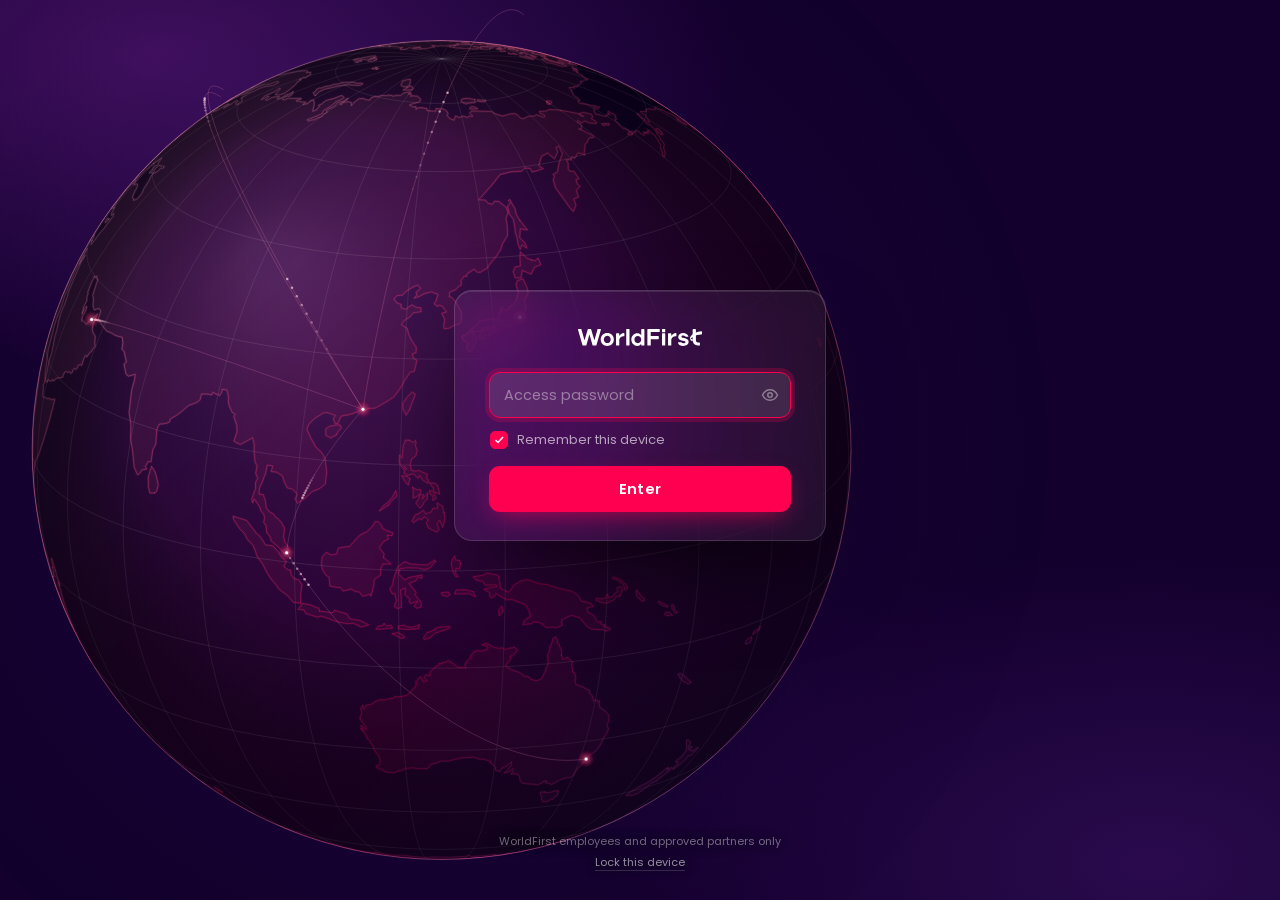
==== agent/index.html @ ef3a6ed8 "BEC Agent: prompt builder for other teams' agents to run WorldFirst brand checks Co-Authored-By: Cla" ====
<!doctype html>
<html lang="en">
<head>
<meta name=gate-tier content=wf>
<meta charset="utf-8">
<meta name="viewport" content="width=device-width,initial-scale=1">
<meta name="robots" content="noindex,nofollow">
<title>BEC Agent</title>
<link rel="preconnect" href="https://fonts.googleapis.com">
<link rel="preconnect" href="https://fonts.gstatic.com" crossorigin>
<link href="https://fonts.googleapis.com/css2?family=Poppins:wght@400;500;600;700;800&display=swap" rel="stylesheet">
<style id="pg-style">
  /* gate tier: wf */
  :root{
    --pink:#ff0051; --pink-press:#e00047; --err:#ff7a9c; --mark:#fff;
    --plum:#13002d; --plum-2:#2a0a4d; --plum-3:#40105f;
    --ink:#fff; --mute:rgba(255,255,255,.62); --faint:rgba(255,255,255,.40);
    --line:rgba(255,255,255,.17); --field:rgba(255,255,255,.06);
    --field-focus:rgba(255,255,255,.10); --ring:rgba(255,0,81,.22);
    --card-bg:rgba(255,255,255,.055); --card-brd:rgba(255,255,255,.14);
    --card-shadow:0 40px 100px -30px rgba(0,0,0,.85), inset 0 1px 0 rgba(255,255,255,.11);
    --btn-shadow:0 8px 24px -8px rgba(255,0,81,.7);
    --foot:rgba(255,255,255,.40); --foot-a:rgba(255,255,255,.55); --content-bg:#fff;
  }
  body{background:
    radial-gradient(80% 60% at 12% 6%, var(--plum-3) 0%, rgba(64,16,95,0) 58%),
    radial-gradient(75% 60% at 90% 96%, var(--plum-2) 0%, rgba(42,10,77,0) 58%),
    var(--plum);}
  #globe{position:absolute;inset:0;width:100%;height:100%;display:block;z-index:0;
    cursor:grab;touch-action:none}
  #globe.drag{cursor:grabbing}
  .gate-main{pointer-events:none}
  .card{pointer-events:auto;
    -webkit-backdrop-filter:blur(24px) saturate(150%);backdrop-filter:blur(24px) saturate(150%)}
  .foot{pointer-events:auto;text-shadow:0 1px 12px rgba(0,0,0,.9)}
  @media (min-width:940px){ .gate-main{justify-items:end;padding-right:8vw} }

  *{box-sizing:border-box}
  html,body{margin:0;padding:0;min-height:100%}
  body{font-family:Poppins,-apple-system,BlinkMacSystemFont,"Segoe UI",Roboto,sans-serif;
    color:var(--ink);-webkit-font-smoothing:antialiased;text-rendering:optimizeLegibility}
  .wm{display:block;height:auto}
  #gate{position:fixed;inset:0;z-index:50;display:flex;flex-direction:column;overflow:hidden}
  .gate-main{position:relative;z-index:1;flex:1;display:grid;place-items:center;padding:24px}
  .card{width:100%;max-width:372px;background:var(--card-bg);border:1px solid var(--card-brd);
    border-radius:18px;padding:38px 34px 28px;box-shadow:var(--card-shadow)}
  @media (max-width:420px){ .card{padding:32px 24px 24px;border-radius:16px} }
  .card .wm{height:17px;color:var(--mark);margin:0 auto 26px}
  form{margin:0}
  .sr{position:absolute;width:1px;height:1px;padding:0;margin:-1px;overflow:hidden;
      clip:rect(0,0,0,0);white-space:nowrap;border:0}
  .field{position:relative}
  .field input{width:100%;height:46px;padding:0 42px 0 14px;font-family:inherit;font-size:14.5px;
    color:var(--ink);background:var(--field);border:1px solid var(--line);border-radius:11px;
    outline:none;transition:border-color .15s,background .15s,box-shadow .15s}
  .field input::placeholder{color:var(--faint)}
  .field input:focus{border-color:var(--pink);background:var(--field-focus);
    box-shadow:0 0 0 4px var(--ring)}
  .peek{position:absolute;top:0;right:0;height:46px;width:42px;display:grid;place-items:center;
    background:none;border:0;cursor:pointer;color:var(--faint);padding:0}
  .peek:hover{color:var(--ink)}
  .peek svg{width:18px;height:18px}
  .row{display:flex;align-items:center;justify-content:space-between;margin:12px 1px 16px}
  .remember{display:flex;align-items:center;gap:9px;cursor:pointer;font-size:13px;
    color:var(--mute);user-select:none}
  .remember input{position:absolute;opacity:0;width:0;height:0}
  .box{width:18px;height:18px;border:1px solid var(--line);border-radius:5px;display:grid;
    place-items:center;background:var(--field);transition:all .15s}
  .remember input:checked + .box{background:var(--pink);border-color:var(--pink)}
  .box svg{width:12px;height:12px;color:#fff;opacity:0;transition:opacity .12s}
  .remember input:checked + .box svg{opacity:1}
  .pg-caps{font-size:12px;opacity:0;transition:opacity .15s}
  .pg-caps.on{opacity:1;color:var(--pink)}
  button.enter{width:100%;height:46px;border:0;border-radius:11px;cursor:pointer;
    font-family:inherit;font-size:14.5px;font-weight:600;color:#fff;background:var(--pink);
    letter-spacing:.01em;display:inline-flex;align-items:center;justify-content:center;gap:10px;
    box-shadow:var(--btn-shadow);transition:background .15s,transform .06s}
  button.enter:hover{background:var(--pink-press)}
  button.enter:active{transform:translateY(1px)}
  button.enter:disabled{opacity:.7;cursor:default}
  .spin{width:17px;height:17px;border:2px solid rgba(255,255,255,.45);border-top-color:#fff;
    border-radius:50%;animation:sp .7s linear infinite;display:none}
  @keyframes sp{to{transform:rotate(360deg)}}
  body.busy .spin{display:inline-block}
  .err{min-height:0;margin:0;font-size:12.5px;color:var(--err);opacity:0;
    transition:opacity .15s;line-height:1.4;text-align:center}
  .err.show{opacity:1;margin:11px 2px 0}
  .shake{animation:sh .4s}
  @keyframes sh{0%,100%{transform:translateX(0)}20%{transform:translateX(-7px)}
    40%{transform:translateX(6px)}60%{transform:translateX(-4px)}80%{transform:translateX(3px)}}
  .foot{position:relative;z-index:1;padding:0 24px 28px;text-align:center;font-size:11px;
    color:var(--foot);line-height:1.85}
  .foot a{color:var(--foot-a);text-decoration:none;border-bottom:1px solid var(--line)}
  .foot a:hover{color:var(--ink)}
  #content[hidden]{display:none}
  #content{background:var(--content-bg);min-height:100%}
</style>
</head>
<body class="locked">

<div id="gate">
 <canvas id="globe"></canvas>
 <div class="gate-main">
  <div class="card">
    <svg class="wm" viewBox="0 0 1188 162" xmlns="http://www.w3.org/2000/svg" fill="currentColor" role="img" aria-label="WorldFirst"><path d="M1024.2 89.33L996.503 83.24C989.103 81.93 986.013 77.2 986.013 73.48C986.013 68.12 989.513 62.08 1001.86 62.08C1010.17 62.08 1016.52 64.93 1020.29 69.52C1022.28 71.94 1025.31 73.25 1028.44 73.25H1048.45C1051.19 73.25 1053.12 70.55 1052.22 67.96C1046.12 50.42 1027.79 37.88 1002.77 37.88C973.443 37.88 955.273 53.9 955.273 76.3C955.273 93.05 967.173 104.9 988.103 109.36L1011.85 114.21C1021.89 116.35 1024.66 120.53 1024.66 124.7C1024.66 131.24 1017.95 136.38 1006.49 136.38C998.183 136.38 991.133 134.14 986.333 129.4C984.063 127.16 981.273 125.55 978.083 125.55H956.353C953.753 125.55 951.833 128.01 952.493 130.53C957.943 151.31 979.933 161.04 1003.72 161.04C1033.96 161.04 1054.72 147.78 1054.72 122.17C1054.72 106.54 1044.68 93.74 1024.2 89.34"/><path d="M694.474 67.86H764.544C767.614 67.86 770.094 70.34 770.094 73.41V91.37C770.094 94.44 767.614 96.92 764.544 96.92H694.474C693.824 96.92 693.294 97.45 693.294 98.1V152.51C693.294 155.58 690.814 158.06 687.744 158.06H666.714C663.644 158.06 661.164 155.58 661.164 152.51V5.59998C661.164 2.52998 663.644 0.0499878 666.714 0.0499878H773.754C776.824 0.0499878 779.304 2.52998 779.304 5.59998V23.56C779.304 26.63 776.824 29.11 773.754 29.11H694.474C693.824 29.11 693.294 29.64 693.294 30.29V66.69C693.294 67.34 693.824 67.87 694.474 67.87V67.86Z"/><path d="M74.3734 157.95H48.2834C45.8134 157.97 43.6434 156.34 42.9534 153.96L0.223437 7.10999C-0.806563 3.55999 1.85344 0.00997925 5.55344 0.00997925H27.6534C30.1434 0.00997925 32.3334 1.66999 33.0034 4.07999L60.9434 104.93C61.2634 106.07 62.8734 106.08 63.2134 104.95L92.6934 4.00998C93.3834 1.63998 95.5534 0.019989 98.0234 0.019989H120.403C122.873 0.019989 125.043 1.64998 125.733 4.00998L155.213 104.95C155.543 106.09 157.163 106.08 157.483 104.93L185.423 4.07999C186.093 1.67999 188.273 0.00997925 190.773 0.00997925H212.873C216.573 0.00997925 219.233 3.55999 218.203 7.10999L175.473 153.97C174.783 156.34 172.613 157.97 170.143 157.97H144.053C141.583 157.95 139.403 156.32 138.723 153.94L110.353 55.33C110.023 54.19 108.413 54.19 108.093 55.33L79.7234 153.94C79.0434 156.32 76.8634 157.95 74.3934 157.96L74.3734 157.95Z"/><path d="M485.183 0H465.203C462.138 0 459.653 2.48481 459.653 5.54999V152.36C459.653 155.425 462.138 157.91 465.203 157.91H485.183C488.248 157.91 490.733 155.425 490.733 152.36V5.54999C490.733 2.48481 488.248 0 485.183 0Z"/><path d="M442.193 43.66V64.22C442.193 67.07 439.873 69.54 437.023 69.75C416.783 71.26 393.443 81.67 393.443 105.86V152.41C393.443 155.48 390.953 157.96 387.893 157.96H367.873C364.803 157.96 362.323 155.48 362.323 152.41V45.88C362.323 42.81 364.803 40.33 367.873 40.33H387.893C390.963 40.33 393.443 42.81 393.443 45.88V64C393.443 65.25 395.093 65.62 395.673 64.52C402.853 50.92 418.313 39.9 436.003 38.14C439.303 37.81 442.183 40.35 442.183 43.67L442.193 43.66Z"/><path d="M341.284 99.56C341.284 136.4 312.934 161.04 279.284 161.04C245.634 161.04 216.594 136.4 216.594 99.56C216.594 62.72 244.944 38.08 279.284 38.08C313.624 38.08 341.284 62.71 341.284 99.56ZM311.784 99.56C311.784 77.73 295.184 64.6 279.284 64.6C263.384 64.6 246.094 77.74 246.094 99.56C246.094 121.38 262.694 134.52 279.284 134.52C295.874 134.52 311.784 121.38 311.784 99.56Z"/><path d="M825.873 40.36H805.893C802.828 40.36 800.343 42.8448 800.343 45.91V152.45C800.343 155.515 802.828 158 805.893 158H825.873C828.938 158 831.423 155.515 831.423 152.45V45.91C831.423 42.8448 828.938 40.36 825.873 40.36Z"/><path d="M825.873 0.0499878H805.893C802.828 0.0499878 800.343 2.5348 800.343 5.59998V25.59C800.343 28.6552 802.828 31.14 805.893 31.14H825.873C828.938 31.14 831.423 28.6552 831.423 25.59V5.59998C831.423 2.5348 828.938 0.0499878 825.873 0.0499878Z"/><path d="M937.874 43.66V64.22C937.874 67.1 935.524 69.54 932.654 69.76C912.424 71.28 889.134 81.7 889.134 105.87V152.42C889.134 155.49 886.644 157.97 883.584 157.97H863.564C860.494 157.97 858.014 155.49 858.014 152.42V45.89C858.014 42.82 860.494 40.34 863.564 40.34H883.584C886.654 40.34 889.134 42.82 889.134 45.89V64.01C889.134 65.25 890.774 65.64 891.354 64.55C898.544 50.91 914.054 39.87 931.804 38.14C935.064 37.82 937.874 40.41 937.884 43.68L937.874 43.66Z"/><path d="M627.313 157.95H608.223C605.153 157.95 602.673 155.47 602.673 152.4V142.72C602.673 141.57 601.163 141.14 600.573 142.12C593.143 154.44 579.963 161.04 564.643 161.04C535.373 161.04 508.173 136.74 508.173 100.56C508.173 64.38 535.363 39.48 564.643 39.48C578.723 39.48 593.353 44.13 600.533 56.84C601.113 57.86 602.673 57.44 602.673 56.27V5.60999C602.673 2.53999 605.153 0.0599976 608.223 0.0599976H627.313C630.383 0.0599976 632.863 2.53999 632.863 5.60999V152.41C632.863 155.48 630.383 157.96 627.313 157.96V157.95ZM602.673 100.55C602.673 79.34 586.303 65.98 569.943 65.98C551.503 65.98 537.673 79.35 537.673 100.55C537.673 121.75 551.503 134.89 569.943 134.89C586.313 134.89 602.673 121.75 602.673 100.55Z"/><path d="M1092.73 98.39C1085.23 97.47 1078.55 95.39 1074.36 91.35C1071.46 95.56 1070.74 99.62 1071.81 103.66C1074.75 107.38 1081.84 112.8 1093.08 115.49C1092.86 113.62 1092.73 111.72 1092.73 109.79V98.38V98.39Z"/><path d="M1156.36 127.96H1141.79C1131.8 127.96 1123.63 119.79 1123.63 109.8L1123.48 5.60999C1123.48 2.54999 1120.99 0.0699768 1117.93 0.0699768H1098.28C1095.21 0.0699768 1092.73 2.55 1092.73 5.62V109.8C1092.73 111.73 1092.86 113.63 1093.08 115.5C1095.9 139.44 1116.25 158.02 1140.95 158.02H1156.36C1159.43 158.02 1161.91 155.54 1161.91 152.47V133.51C1161.91 130.44 1159.43 127.96 1156.36 127.96Z"/><path d="M1187.86 44.38C1187.19 40.45 1184.31 31.78 1181.41 26.52C1179.54 23.13 1176 22 1172.91 22.25C1136.74 25.24 1096.81 45.06 1080.64 60.98C1068.28 73.16 1061.54 90.81 1071.81 103.69C1068.9 92.84 1078.93 81.82 1109.51 68.23C1124.02 61.78 1143.15 56.15 1182.37 51.06C1185.73 50.62 1188.67 49.22 1187.85 44.37L1187.86 44.38Z"/></svg>
    <form id="gform" autocomplete="off" onsubmit="return gateSubmit(event)">
      <label class="sr" for="pw">Access password</label>
      <div class="field">
        <input id="pw" type="password" placeholder="Access password" autocomplete="off" autofocus spellcheck="false">
        <button type="button" class="peek" aria-label="Show password" onclick="togglePeek()">
          <svg id="eye" viewBox="0 0 24 24" fill="none" stroke="currentColor" stroke-width="2"><path d="M2 12s3.5-7 10-7 10 7 10 7-3.5 7-10 7-10-7-10-7z"/><circle cx="12" cy="12" r="3"/></svg>
        </button>
      </div>

      <div class="row">
        <label class="remember">
          <input type="checkbox" id="remember" checked>
          <span class="box"><svg viewBox="0 0 24 24" fill="none" stroke="currentColor" stroke-width="3"><path d="M5 12l5 5L20 6"/></svg></span>
          Remember this device
        </label>
        <span class="pg-caps" id="pg-caps">Caps Lock</span>
      </div>

      <button type="submit" class="enter"><span class="spin"></span><span>Enter</span></button>
      <div class="err" id="err"></div>
    </form>

  </div>
 </div>
 <div class="foot">
   WorldFirst employees and approved partners only<br>
   <a href="#" onclick="lockDevice();return false">Lock this device</a>
 </div>
</div>

<div id="content" hidden></div>

<script id="payload" type="application/json">{"v":1,"salt":"d/rRWQ59tpqiu9TlR46dmA==","iv":"TS/wILLbHi8/jkvQ","iterations":100000,"ciphertext":"h7sG91R4iN+4ad3PEHeBQpThb5g94UeLZ9KCU9E23ULenmvryv/boSt3OOWD/t+K9mpraNtUxw7ZsuV5l06bARrlMJIP8syHh2Lr63nj2fZ3qODN0BllYq1qp+tg/otWnXZHYOT62DIuke3bVCH0aJoNVPku66K+WasssQlcjAcFfXTGZMW+x2eSroEawU0VbEF5UGyjozGhg5RqOmH8CWSi8tUC0LHpIn2S0LUxXIGx3FNbX9mqjlJQKsyRkPMENTBwDOJYfaM0J9MTNrgYA+zaljooKBQD49WofEEY/CSr5hnWc1PBOj9QhAOFtD9JaLRCkbrPB9hZsjkhOcJ+flgtK7tkJgGufxhna9yCiZNVRpLRmh/2kOS5eo27rxv5GZkRBLJm1eTcalJo3ToKvASTQAMPjKyFMSvZCDf+kzioV2OJyJd8rEbKvT/dyUW7QXIGuCq+wndmC/OezbHY8iK7XxlSCJUPjaUOk6/ip+d2GCksM1o+B7ApYbbE+brNzouQplswPQIOHZFm0hGTATv6i5Eahy81Maokzblyj+ty+xKxeMTpM1Ott/qKyt776VVBrmFjwS4++RpqM5p0gdunZ9LjP0iAc24ZxE9w+LtPcsQnVM5I633KUigkFbZlTqQFJBLrZFSU1Wa0mDHuuHXSFklafClQHgFMxiulrlS41TG46gx8j0pdRp1k7TBe1xy3SXW3vQOMSYOLnZqwl8n909jDegXOaohxm9Ksnr6LDwKG9+Wx/A+gjXjkOHMD1Ep7wbzrBfcs0oCFVZV0f/hpEu3Rto9icqT3bob9YDMklRFBNgoO6NLcwk1IwOdoxyndcFSawiugJFSwf4bJfx/KajgLjC1NR7dfBiqZfpZ/8QX52LzJ7OiZJuJsoHZqeBT2Ir+9nbHFpmjyT48XlSzUCB4hiNeYfwMIx4LFni5mStWdZW42aA0+u1gazL65FvI3yGmf3g13/jwfQT2L21/HSrLAz45l8Sr5pak5kBSDxDLjji5OS4Ig/CGLdGlt0uTs4X58l/FoymWAGIDQuDzOg9NhMg0YTmHWKd/cX4eO0oAa6iIMclRZNAhNwM91Ut1cg1JzL9mLkI9rDwEQFA2xDeiXQz0ZUNww9E+X2nfceiaQhQfUbaUNVUqTyCFURXljSTvA+PQIc9/Jjo7rvtt/NwOs6W3R4I2Yn/QEWAI1hb31M+uKGkRLN61zf52N5QjERQ9cBelKmk6e2wPJgintyAy6phGlxe4hL2cHtlA42jA5AcAuQY5fA6Wi0bbfr3lkHJf7Kv+/ISuHbQ/ixIjsJm4OZ2MMUAMnP2syD5UR+xVtEbJgxhRuE+LssDFIfA3oOkT/RSgg/mK3GOvA8qdumUHIk/WzQmLhZUtbmKI04sxqwgXDRqbyeCeqb9nBp8HhnVZBLiRax+VN4VkqjrAx/7u2qW19kcCMFajsx0Y2cO40Ofu9XLJJCbdpff7k45NPJwyAnsFyPYgHngb4KhUC3j+JjSZVVIYNzxaUF3zLrhH64ijfXd+UrZLypvAMaS5cbZG4s4RMDtbBPbFJ2Rg9JxALiCKU91Eo/Le63X25gYDLevTP0kjpwnLVJo+47TATicY+NmUOhLM+gu8bQB7Yi+uRSD9yTY2n5Wyfpw2tk53kq9WCR9U8nOed2gXTW/5yjLI8tuUSnkig7ZX6ymJ79MqQt0D9WkFMUS/SLoz4YOjaK35m1Ay4BbpmwMJuiN3FtHFyPdjRgVia8J4wQvGFkO5QNeUHLj+fbbPNRArcz4PXqEBw/ORI0xivWxBEgbFEu8iHktks9lDxlSaB4+iwBKRtmXy1ap+SrfFTWOlqdvX0ig0q3L+IgCaC+C5gCek2GSRkL2rcxtC6OFSGxyaJCUQ8yn6Z0l8/+VhxSgkBWLpXKRhN+OSznHM7sl0KAwkgaQf0XpU5sn/1dnT7bAeSKCu2HGqvB2qg7t3nVj+kLLNhkl25p6aabiJhM1LNh68q5grYRZ8DsYKZUMlL4LF+cLbLZ9T0FVQGoBKbm/NJl/pk6HrCba2D9mjFZrun0YQlGNBlXp3+EDoLyZzQoC5boYe3y/o3pgOqvtfvwRnwXXccWhqAdIyadrZzM/NuBbc2KTJCuI8leRDXtjwVLYQtGzFzNFGtX8i9QkKUMd0DFxOuYoceHFUyKBbNvIYrqutUC5vnVANp2Rlx4Gt/JsUnuvXCUzzFMiorQQdBV0ORZPt433V4/Cpuds7q3Bd+VfczSDfNWgA13JILojA3S939ZjM9KKxpUOPeiXI/Ou/i+fB98sMA1VLmzf9sx/kDbV4YzPY/DsnmcE6V3GlLg4itDpUhoz53UA7dfcf0Msn+ejRpGgB0BO18sBIxAF7DuV/C1yFIx8dOqmIo5EuDcOZrL0JnBgagrBihleg4CKWoCkuOIPtomXKl9INXH3IjsrODGQwYIiZamS0MoEfeO/7Nu2kwLBMp7UR7SM/ivBiWO9YWdCq/qketX/hbmlOBCFxj58tDh7xaxf7k0tNkzF2GJnp/5xGPOtyQUaVm53qD7dfZJxTdjrxA7YIKApPuSt8NlRfZuEUXAVYmfZxks3osfz516/tTxd5p/uuTO3dZFotOmORzrQ8fqBBPIcjOyXSMif1Z3QexEG5z9xXYWw9rqoW/TPCkCBL7uGD5F44e+igQu+Cg8oypvH7r3N2MgsAK8Fcr5G9Sh7Hr2BOhSODM70xFbOquKKZjH9ptUI+XCfl6+tCZ9I1agwKjrSwGm5teKoc+SC8aaoAcjkg7TXnPv38QBDBKpuRcwu31oi7AoX9aFMBsCCcegF7wbBW/ziTgZL2Iop0hM6S66tW/UYBkVBpevdNGwXkyo6T6dBTfbbdsc761Bbmq40GPxb3isAfFiHt4Dkz5Rb8x9DBDrCJpR8k/K+iGzjAHUtVXo28G9Olp/JE2QPd2VKXxbpl70s8DLMeDHgaIAse/vtPMJhLSCBBgBCpoYTgZV0rgAutMbeiZpIVpNn/SiRmxC7t4ww1WCB3NaCn1C5lX6+e4fo0IUzSZq/qgdZpSCb+/mnCC2XM2RWO1kAaDkNisAIY+LTjGk8RnwsbRor/+yg1ojtUZi7OAcUj3s3bvir5WxlXtTT1dwjh/AffVttZp1sfIf2NwrrrPUr9MVHaKZYB1I72N0jT0JCaXpqBLYnB9ygv4C6HJEFi4KbeQq6x6fStO55EnG77kPN3Vsi58oucBCe+V1zdY0/FhJ9lQ1ZBSLQyq3K07tLXDHU/jY44zU3DolvgRwWeLVdCzkpECGSd9KuHixcwN1zhi/60jUiMqGPf1S/QY4PQ4rMtopnK0bMdGrTtfeSt/YsIJXSXX2/qMOGnUt4kVJHiFFxg57pAgbeNPvk09IH7ha3xwyVeCTDfpe39kMzp4kuohw3OLnebMH/Zj8/nIPA/R+zkMHJPWvI83ruVCXGx1WbJzJYsdVNKlLJuKcP2aSYWmfLL7Hn02iuqFy6ehZzh/Am+AynOXoco6gFhHZXMh0l7YwCo2LoYbCVCzqgw3Uo9hPjtLq65JRQdv+ZmZR+CtQRCNccwFoQ+/J7kea7+e99GJBNMfmvcoNktViubG8vM7Y3/ucGxrX3LkTv+ivdi/ef7dzd8WR0Qd2jGeCnBFxiI5RLrEgdUlhdSnL5dSR6RAuwf49iWuHN9o/9xTWBu1INj25VepG7GFW7qG0owNNKpG/amlNq723DNCCcut6tTySJDnFqT0lwPGGqpuWDk4nRjL5htCGdzBo+qfy/jvCK5M9dG/vB5pziiuRoVgdAkUD8H/maHc9tJs2j1Kkfd7S3AJ/nV+ajykH+jaq7YKYJ6qiXMnNkFpBdOxjXHby6aF7OigtzM41wOO6fRTjUDgDumwIC1ZquljNx5ykMtN/QZfai33lk2YJGHdM4i4qBnaHjF/wLWh7f6BlXC9QSFCC5FgNYQKJbML5wgvKpQ5wXGi6yx31C2m/ScRwDIq/thxn4id6Bq+006k9tRdKoo8R6wEh3x3NkA7jg+2DcocIgH08bxTamnlqZuiCsjgIrZ49sD8chESG/VJG8ReJEujGpEDKuWTdCkrb/FzJyvIed+gHaTsheCCugmkiwoF3yWJ3IQH6smIrt28zNtqCecIGr/u/sFq0V06M0zsNo2rHF9j+BTtHzvvGp6bYJ8hTnnWKJRQ5Xuw0KFl25CPo/A/4XF/U0CoF20Gj0oVcRilBCRQUOWwgH5R1XLoi3Gd0nbjRnIzfHG/BrtFSlAUUaTurY/[base64]/zWoVKaXkl0CGPp1Co9IxaVWSIMvAM6rb01EjaGliGL4ZHQxwjgDK1xQoJ0xox+PpAcaK+RMDzFQ/Pyo3voRyJJpUe17JYwbr6T4g0b/65Kalq38bdGl0mqoCQlwnMRawgwL2wyFKc5DDa7RD5EUpbTs3UBO8sR12vG3gXSYx/6D5BOhPYJHUv1EwVK8ZP3c9ai6JpMp7jRJhtE0e9Cy10nTQd5Q/h5An0k28Kkdae9xdwqIyrUf2uiQHPRpgaHrV9zKbbLTFiQ7HA2NT1Elkjs5BtON3NE69xdGsNfNUH/IovlGXxtKS0fuzFA6hs3hIrYyxuB8PQcnUDSkhpu6KNnJxaRuzO7k3QMjxGITOQbnF6PZwBWz6RrJtf1/62g4H4anZDr5PqUrO3Dlg3KGqH8jEVkXD9dqCQj8bJW38YlLV6Pz9BW/thZgl4442a8t3bbNy6hL48Ond8/+Ra5DaRWLem9Rjq1rkGK24Ja3LGG6f/PB/VH5olKViyvd6KwhnZ8oylxDdsaobn0KXfuZZuj9SPbUJtCyGT2vy35QVIl9ifKgpFQ3T7CvPdoh1nbXJ2VMudUewNN5BaR2SRPNJqtUCii3PKt+MwI7EWNNkF63evg4ea9VhLChz4qCjJEIr4loRQG/VRFBXNVd6AwBylOpL02xAAbeFVTgyUb517X+dbBogVTb2Jxd5VoidPV0dUlLiufcFxC2hJn4+/8qw8o21+CauYKxRdTGNnyqJS7OBz34FeMHpftggoRsSxRlJWobf0GhxvqPE0mH85kUXD/ZrGXaFQ5Ua8eV/pBj/nwzbCpglfkhAkhRAmyE3MOVQCPF8TTgOCC0ziGugnROFQw3gK2+U1Rj8JgY0pbYL3YiryqlIOZ2DEq0+BdFsiUuZQTT+3kiksgYQhw1cYG3t6nh/TnV6g22GZ8w47LAVwg7VHZvo4fALmN/kTX3PX2LctQijFDt793IFOb2tC+C+tE61q3uUx8w1HcJirYtxopmTkQsOZKbWS1tSPVeMm+z5eGC769j1nraJzePgqbRtC7E7vEyOGM4ajN4/dMsepbVr5VEMiQHynALCIztIqJL6MinNJluMD1U22CpkdCQ8hZQj1fJdCJr4C+ReFtEznTiE4uMorADvoNPFVQ4v6kOFNC3AVUz/RzPoZwAfnrS259GR7h9Sxfg4Ne7fY1XCA6VI44FNCWCfBbCLREukpQEAXgJOFZ5ftQUSX0Y5D83YXiURsE/ClJFey4ISv/UBBJ1Id9zQ7VQ+7x9tmpmBXeV+NYrnNvq1kJrUrOEVJ2yUZN1hxlEFSfdMCyRRsI1DeL9DID+J/RQ5pyPMc1Vbhm8VZr/EXiIhqtUd/Rx1sq42ljJ7aCST/imdHXaEnpqJdYtj+o1OJ4k/UpYHbCQrFZojUZfqu/EwL/YjFZWoIT/j2eCzRlgEtpmAk+aDouAg/SrdQ6bFEtCdU0PK8cbeLoSSFTU87ySto3MTDRn+t2sl1AhGUi5IPs2zVrFxLY8jeZPaBqyLML6NrHTpYfwczzzD1Fu86zR+QRmSMqdTqB2mMN2sk2ciQr/6td3EINFWqoVHv47CLHsEXDky0zSA8EkIYtT2vVzKXyGH9uCE45wVmlQyNMhvHFStH+Ua2LolpuSSlOINDjYvuRJlcggyJiNQPM4RjNQYu4+dMJB+YyEHKVXFcMDy95r2pSqwErWzJvQMm+v3CPSDWVSKt7X7ZPWvnK8Xxd0vzt7Fie+QuXoIt63ZrbuJK/83lGFMdZmtFUQ05bj29isf75jD4nPxX8vE1GDzMdDHqrq0EKkNcGgCjS+ZzKAGaE9+Ln+JHOGjb/xOu3c7CWAfGDD596fP55CQt1R1vN/Me7IQFyDhYbopKQz918ufDKRR7yzZRHMxEAUD3OPBehybWRYeJHsLXwpXW532nHUN1W19Dna9iFYKwnNJjCzZo8/38W32OaWL0jbpQ38i+fqOWMwTiocMniygrEvClgyTj1CqpwbRMhlubVv/viPGpSiE0vUr/kgJu2BBp+RaOk/ADb0rEMb3xoe/lGTJ2eU/G3r04+KB9TORXQaHUbnf6jAjOeHP6kMeFHeBmcBhOp/mTPA6jvwOcbLoflJp7DLI+EjVzudM/LzXHbDwxfroJ3JSV2ObLG9ks4LcJ6u0DzAuHr76xH3/GqWNBVrSq9v8ay2wGnfdO0Z6WLTwrFp5IgYghOsZx9PIh8yZOuH3vnQGXxv7G06VwUXB6C3pWJ2EkIf7lNgqkzVAU/Uc0K61Bgor72VxDnOF6/bVkR1YZeYjRBLfbpSb4dlBOib8+NxBFCZKoRWuz7cPb1QV7VwuoMNAJh2Pp/Jw8sY/dg9BCiu2Lg72sgSSlalUSnXhOMuuxaTUo7FgaLuY1zTnPkGyvCLQcs1OK4waMG/cvWEsfU7Ksa0aDwo4cy9/45HuozY9wjaRpMHDyFeln7RMb/u2gjaQumZE0B33iuFfuIR3JTxGv52KR+g9xcMPsaNvNG+duEeEMhNmjzjA6ogUeD0JuLLHz5wIQLY+Z+COIyXNDxVHWvauWWgldc184BADmd8P7L/ZLiV7Pfsj4mq7sVZ4hF5nE3RlIrLYJ5R5nSRTYjq0AuypjM4B4wZhaqofkKnOpLa/tUxhvJSIU09VqlxOQxOPD2OouWB+tMkO4Iivhbjey7tvPYBE7QyFE4UlHy0N2ppP1EXr4xVzE5c0xXoALaoNjAX9AL7Fdx5W0NUh6FfVR/7JSEPBYSfBXYvTUeL6g7xS/uiIhGLUOuXKtR0iKjBUd/RkHusj3AwnOIK2daV+XUH+sgBBaY5pFougnnULXX9T5RllGW3S77MBTQ9d7kNlvp46DV4VOH93OzgGoUljtzjIDZZSAtGxUDDjgveCpIQw1NWZKGjUOwYBSj1I//VE8GSNFTPGhhEm0MBKZYjpUDw5SC29GLFbjK/lP7b2pBqbYU5jHsyg/5Hg+ADPeDRktp2KK0snoS3Rc8dxc9tGmyQ8iwG6W/Alher+qAacb+zxSBAqRxqYuqWi9oUWs/lHFrupPTVFCw5K1vjRmKhYxw+THZroXYo73vLmtmnjwOSIealNKJiOOrb2oiSO2cFeEEtB+GyHLRo+pGxcHsQ6jjm3x1ebpZsaeYyAprFYx3mzhidxNHCi9ikk3gJBUrtvAH74TefLE82Sbfm7EG4xN2nP799GuuuTnpIBTqLTS9XlhJMt5/y1tdWt1aNOJ830mrQG7yAM/DGGXz2iPzKedFK0vKt4HBX3ETbhLZ0GQzjfxxD+anbA+e++/LHVQpr0xpearRXfinyP5iXezgEcElyhc6eK9qreg2fM/1afwrv0Nh3uLQsCnXW0pYGRVaC6TNrRduf2+2mGmcuYg81MGo5khwOfDFmXctpPik28t3JBocLbSr2vGoOHkjw6Jlj3IJrXec1VkfZh34PuKcGOY8RW8XiUaFG5sWh/ObXZESOfKqr4HiIelFGgxZZRHGrlWshUWgDXflEGI77KoviB3Li/owhh4DU9MhqnL0wkeHB8VLy0UN38x4W55LpwOk47toUun5nXgAYtjymLXIhLvVIN3kZFt5bNiM23RnXsGFV5Vjm7lTArMXJfq8VkIrVwH/FpSmNIc7ARMBtR0M7/HUAlWWdciel5xguuvmiDp9D06cuJ8vcinvoDgSbGAJX4UBQaw73kxubqWz7MwBKlp8oDAGTnDscp93CMC0ccse0lWnb//StSOA82oI0h4cHVB2gjA4ecVhUJ8VbUHviCMsW8HAjZ8zRGWhhh0Z2b7wc7z02fHPGRj0do2UXqI2UahGcUxNsBRg2JGgq2AjWULBFLbifL8XgSrNDCVKuSxxgs4Cv0gx45h2ZVfS/Yx3JNKvn7X393uw6/kDOFOAmLFiCuZQaz9qblkDqxTLtBsbsSlTDqIzOwLaJ/[base64]/XpA+dp6/2VwQHsJtfEgd+KoEXMp0yfEBvFvErJboFsMEoApXG/eeD/CJOLSrbpF4r21uLImHm7aTiK3PJhK5jdcF5qetTQ3a8KG/fle+Ed3RRX9yCwCWqvWi2EET4E0BxuWBPc2MDgrCn12SZZvqUR5ptvxr6r7e6n6glsYYoOHkAXy+fcQkU5RpJLNFHm9u3UgYJvtEtD4AGNeO3fFpaPV3ZLVoPq9oGzF2DH7WZ+O4q/47gk80rFm6im2zJV9h2WXY+x4Spgb5gQ567pfSA3cQhJN1mke8kkYRdWbaXrhH5yBI3Ysn84r7QhzWr242VYG7H8O6kGVePqPZ1v2Wd0Y/rJogJHp360bjOQpSic0QA4yoy7BI9dcCbM315VxTKup+9hYGqTYoe2Mvu2IZgsLCBtQNc8ju1FSM4cgIR1exDIdfB4Qdi2Eq+A5fh82PAdBlZ0gW8d8y+RK7rOpGLzM5d0A6NQVHnnU5KjS51hsBlbaF/aCG+IW0BPumVIV8cUClPOpKd2diJLPKQpfZRFahSYz2QKdY7XGEhHvKGMDXNdqjDwDpb2varV4Jau2GK633382igXignC+kL4/P50sDFadv0ifjoHbURdk/iBYNEW/[base64]/4ap+dmPC3qXuwrcht2Ra3uqbVo2NkYka1BesIKTcCs5Q6gQKD1w34otR836ntuBvDm3v49mibIfy2Hq+tiwY9m3UElbDi7IyPjTEyPS/ugl7GZXTypZmV84QbY81qLdKHx3TErlfuMFVTp+k743N5qLXh5INlmPNI14AXAPlt7jrg1topErE+JLVmhC17jv6aRrqUVuB6rT3BTd37BHNhHPtp/qfoOW0igBSMw5Pq+5U5WHP/Hq0mjX0eWe6qiFlEADrhDtHXrN0kdBKeNTiCHpdGBLZzKemOQV7ca7JVa9fNc40aLu0fCcd0Oc9wwis9McSqJRwtD8D96Hu3q+UH9GSxYlx7/dpJUhUhjDb0LQHAcACkattKImN9Gh9YT7c+BFjnm0ts8Gv6I/z7/7igaxGfXKs0SBrFdRzQVsaFjmiStSWLABbEs0zf7cpQCKRDv4AGLWf4tnx6xpJSDan87QrFy7TKbCYR/mGU8QfNr9bVKk8THz1KDOeCVJ8YaF8+bV+A/yO2sqLZ7RYijyV7mhPHIwARLeGCUbIKqG723jgXaW2dthwVI8r+ASn37YQhXGrgD+Kys1u4YIammdcQda1avC5mXHX0ejFPcITXZqebsy4sVtmUEJkxk7QAk1BUTwOdWS+VoSUcOOKY1DgCKjMI+vUaFF6SmhPPQldJsc6Ngc/wyyX8RP94QwAcB0LIx3kMkuLN4WAbJ4hIta4xTA+R5sUYSaX0MtC453iPJzCQf1m5g+vBcTErOY6GbU4HTgCbnAaJkQ4k08MCDH7yWGDtDo/Pomvalku5VaE5E2H0BnNczQMwQY3Zhnu/[base64]/QWnm6VMslV9Jmpz3qGqsz/gL5Y0fe11ZW22wTBH6JrR9uJHeCc6Q2NC+Rux6VH4acsbLYNJsRrqbzglZCGVQXmsv5XCCXNpm3e5JNcPx+fLq64V5WDb2Uw46tDWhtxEr9ERKGIFJ03BZyVfpqtCsmsCcit5n2TTtMP+QOI+NBrbxFgcqOWst47cKr+A8/hfYs9NR0GXEz6SX8/[base64]/aogVaPFJP7dPG/KoRVGwPcTTqtKtApUuyNIVsHstu4aepz1rXUnwC6f1UZjpXoREk/J0cXXS/QcmzUUU1JOBFmAcbqiotoLDvvlRKOeLn1COQY6i/XnDvhuoHsUomI92nWG8a2aZ6E31QwoKhdKiLp67TtIBJvh9Ludp69wuxDQZRxBztUdgT1Xz+S8s+54XuUyxS/IE9CneJIHzOU8FKld5o4zYx1bYtIICFFYuM9R/YzJ8GLoNIR5J3tTzzrDLJ77OiP722S6JW5oyobs8ZvEYVf4RQ1jLfqvHoit75Z1xX/sB2cHfe44N60qAB6XhXv0UXtFi3oevvfhj3AWD+1vm6D+KzvLNWBUZdvLERlvXp2Ev87Be5w/1WEff5AMNgQpjsbi4Gamkw1perH4N5JolxWGEnv5J1KfUf+AQgHGb/nFxOqdaspueCu/Faenm2ETN+Uv+AQH6bKsEvhY+fZ2TRCYjAvtem4TnQC6tg/nkvAASwmvPt1A+AeY2XyD4bmEfpxBBmQIjWQN1mvT1eozxl8YNhjEGNk7LadBJRE0pCa1TxZQznGPASdJVlcVRLCyPrVhH2fGu5TcXgD0h6xzTjiQ4t6UWfvAxHevFLwEzePkZ39X2ohmusqRMm1nX1Wn/PXKR+cAMfCI0jOH+Lym2IWVVkShaLd5XJBegIZRbqlFydjU14sFCo8xiQEOwitD2djclcHQZpQsHgf7/5JartQEpvhxc+K4ALDZprl5XLjRS64eyDDw9efpV4RBsG4q0mYad47KeLI3ZSQ/1M7NnAER2QkP3TS8ybw1CiWyXU9igDu8TKRFBeraIPa/PRe7pvCnnniudfK6Gy6fDZ6Hoi1sxjIi24N3bm93ZWF0StXRWZuqp2kUQHBw1ZY+c3hQMeIB76jdwBz+VdehAj0RNiYC6rKHscoVRTkAShyoovJoD0CkKA4Q2CyoxFu4T1dP2N5Hq66rZMhb0HxEHrdD8ypbNg9bVYXcJjX/[base64]/NzyeoP9G/KnOE97/g8T13k5K0nyHJenJwlhDDPVBp4L1Qyp+Rcbvx9l0nz17UaBKpHHAY4oz7KqWHp2Ibzlb/TB2H9DRxk5Co4IGWVZPzj+S050dsBIHi8AaF7+LXa1+DWbKFY0W0ZZ6xXgJS50DieLU7B90bBGQvd7OYSKVpOIBp0djxf3+PVvuc7uinM6GSt7nyTcF4QuNAp9sR9q3vyO/zuqwkhtQoYJ5ufFnQ8NL3MeXu2ONYGwU7tPWfaF+Hsw+s7Xdhx+aOJJdUNr3XQ/JUW8YCXiHP/xl8SYQk4eqUduFfAwlhvim/PtxAHm74iHRacP/gpJnQQfqnqrAaJymMQAoNcFuConpJ3ARld7zwz92UJnt4dXTA6mRLSg7+wsOrM3JgogJJlRlQf54WRlspG4QF63qTdWjQnPsd/r0Qi0puBLwOc2y+hVU3qGen0YEF9IiMhobM+kymsXWUU1liFzrx8ji+YkCREgsQSKlrjUI7YuJSL+GzC4Ysfx6ZXQwBCH9Z4VeptWZR30R0CEzwkUMkYoqK74u1VAOACU7JrIDSTOfbc2nA2MYJxE0oKuXEGbjT9n/bxz0ebxXQwhDp7/AN7DakqKGfZ/bK/1mpnhrK5sqxhC0PoY5C9Z6CjLEhMWDQoEeC4fNKHSwC7ky+NxJ72PtbKm72cRCyEPpOQRmmeUIh1UFQ++v/BrQqMm3AMD7dwYU3e7c7715sknI7U3JkFlKPY46I6kV1zo9d24ggEXOFQ0Ja+KNd2RtigryPNcE1i3YK0qAuaU/gH6UdgIZRWU+3LS9XvmpzaJK6UMmNSeGZhrh3U3BqJAYSt+KZOG6wv4aBOrTUwiFDC/zMLT6CUgG4nUoqy5hVOCx43njQ6UQMU0xN3CYsz7fj2f+cRUn8rPo8M/I7WxRF6onQp0/0DCytKcjtEUREvBA5E60qegEicPzL1ukmLvSCXdra1c60b6BxMC1vgVYnn56huoeUBAitA7HQAutzEEYMGHdqFiCkTa7Rh98yvnflT0GGMbe5JyURTfpSoDs7ti+Z7OLIDt89L0UJFSuD2JBp6pqx9+KcnkLgCOr37lkPyF0XXvf/SE2lrY6SJ45Nls7r6o9DIH54ksyviU9vH+g4kDPsQPgXDKmleiLH/4lIRPv5yqN1SzBJSas8ZlLLwqLEVG85WpUJTLMFXDrEDJgfG7v+gVUdaX+VCobJys22vLPjsVL/wrz6bkRz0H1nXfFsjUuBGeGRzLSfFk+lbZeUCH34Vro5S7sUd42jiIwKD4+gxa2/IHOWyVF33p1leUYemdUWVE0jtWQ0o8otYlOITBFVKi4O5yFTO6sPct6ae4aI7gVbD6XIGIoDa8SX1o0cloknXuXcuj0QL8TvKLjhcQTruB+zRzZLHQ0mS2YRT02btoCURXVulT2G+yXtFwqkLEclmpCzKzj30VFrT43UyGM1zxkegW9NnNRkgs2d2//b7bhCywp9VJi+OAfzqiHqhW/zdky6gJ+el7lcfTXc8VgBV5j0PcWHIZeJPbQoSS+pRXnonZewpP1TgShXKwa4/nm3plKCQ+/4UVAPLdHy4l+btYm8AqJcYD2nvQ2GpK2fmxG6B8V73Plm8bkIsCnwhfllDRuSzZ/90pST3i/vxhdZKUSoWXfG/X8/Fg7PGCYLdapMSmo4TFWwUgQ/vqnpLusjIvwmBAIog8fRH9DnIRh6mA9KKODH4pxV71S6bbJh+yfkOGMeQZHYKRK48DrYGXx1kafMySV+b4PXFlEHxSZetidEoAGuEyzMGH+UYOJZ7wcSA39UbqnE82fl4OXrdc3/GhSQ6XvzE0mFs8VVng+sPcodSxjw6kS2ZM7b/znOQquxtopfgEeRliE54KVJME/4ym3cZ1PCCiFXWWdGC7oY0DT0ZZcfGUOUgzi+JSs2KmHFDsh4LXG2VNpNyNqoTP9Ogs0QDccbFu7W+eYYhabb+4xDXKfROv1LLM3ZhrHS9Ho4G3DzEh3MqSjMr8LGW3lOb3K2wdfJjaBTK4l7BkyFFBlN71LrBC/O8hTtcaAL4YmFzeGX32N/eT2T5c9+HAVmoYSTXzqUaKv7X/BgKuTFnnAwj9MzkRw7Yjr1ZRG4TCUNUJJzce2jN2MKY1cr7tv1KzZxCEOlBikEtsyQ0FUiBk2nyIRs0GW0yBSV/bAOK2Hr4ePlYAJ3ULrVXqzlPcI9I6o76r1ZGIyM+agHQVFTjo8XPzkHFCYgoiQVmT/dV716bCQCKPyVlDCmDMwfSA+XUzodovZOYi1zahATZRrSoMHCarlTpxmIrXxQh/nMcfJn9V+NYLmZJWboh4p8uS1fcKDy4TIjdn9EMqfleIHxMi2v5lslUj1J/6pM7NM+zc+0mpmVf26eDiUMogspZfqfK0XmgQM33SA7uunBk6QxaOiocsVVOw5NBKPGUWs+05PfB/VTKWm3NX0VEJK3+hc48iWrrb6FI6rFRSUn4GYR1SCgkKmPhZUlJIPwLYhO3rCM7fyxEXVkvrSXS/DOn+EuSfMJTfE+jV7t3IxOsHylJIkpUa3BrATEyAAZoNClv2dU1S7DYdYJKhFjnMas07FOT7rOo5tdqYxh+84M052jx8lWfM7rNRe1srTrCcEygaII3yGIrwSdhxXbloYBg8Dz/d7xeo1HSRa8jTyqvVgMgIW9dRwlDvurLEXx8h595/yeiH7xDIE2OBxNKLT2w1EbBcINfIXwmzUziF0YxnHg2NSUJ8clXAnuhKD8Fj2fIrCpSZWloEKuzeST11xKEcKd+07Z6DXjW4kC6gJbvzazRPOE7GHWRwwbYp4i3Nh4igVBENUwYFTx+Xc18S00Vp7SZUf2uxj1iHRPx00kPwRt/R/wf8S/PboQkCklFWFzolbZVgr67CEZO2HzH/Kls393i4Basq2Fp/+627YQqdqHLbBgtl939kpyvwz2BngigFpvMB3Hn+AfxmZEJ+Bz4xvlNigGg+R7r8u0pXGVddCIw2QC+KrTKi/ZUzS8Ed3o4f2JsJYqVODO6P0yxlHYXmwdyvB9ZufHsS/LGKT4szet3y1GJWCVm/VVkI2MUT5JfeNIHWccuuNSfa3/0DxkZzD2boNOCvOxCEmYWQgD23+5vKEcqeUHw3jWzsa2tW3ESQeOWyRc+h7CxJ9xxbLMioswe4eCIQ1kxKg+CDKRuavysAWGojlN5Q6a3Wk5NJn1eaqVcw8pBtO9DZBtm/9aqdm38zEQTo7DxQSjbVXlS9ji8AhkqyfM/3aiBryBsp1/cdl7iCJ3vfKzQQ583mhlPV9nQGxcACm57ya6QtXovbpx+M5wqkdsxit25IPeo9F3fZCDT7LcQs4lVtrXVjZlE7Pg0hoTRc08OxZXKg+akDG071vqpsEmpGA71Bgr3YfSU1ktaiTYn+7lFIQ7oAGvHbTu/pFadJjYYslmon/QIpd8cbBjRuO0V8Al+5bnHeuPQ19qUlJ2hCj422FS3Dijftedfh+yWaEoCjBgn9mroPzMG9X2q48pOPKKkhg8A5mXTA08XsRDt+5im3HUK0c+XuHMOmhryhNfKF81iLuD2tkMpnWmjTJSWIJchaC+Je9EzZxgpKFdGY0GtwiZ5wPjqRcGiY+dumfsXfYhMobgJrwxs/v9a1r7fLcbQp7GXg/j7GZCZYSvBwPv7pjW6nunNQkVN3Lhr75BY1DnjSR012rCEgOkm3MalW/bAtSPu7rlWpP/y+cM3UeVmiTpelShTa3kNuzPkb/IaylWnwn9Vz1JqvUnk6hlzP9ojdCK8mUzhFU5/W7n2VwilsifkGkp7Wt/ohmMhSISUAIc+p+lEInfFfsmE1KqR/aD3RSd7n2zHq/WKpSsDM9RYduyqBcWluSaJsXV+47HZ5RTJsTXcXTzX+i0epJGw81/jt8xji6+CDLpIPUTP2jUozM5KCPNy7QzhXfpdUgZVB1lmW2ZhhRxYgdD0mNDekRL2waPhBWt5OLeAiA5+qD/IB4GFud8l0kcqicqghJ9v/woEqsXqlcwvmvwrJNKwWYRrg3frS2f0XUXhlAYW4OJKRK78jA4qUMUK2Mvj0ff3KJ/Cu84IO/HbEI7T0NaoihmUyYIh1ogZaM3xJpILiytxlTTuYIiPYZhlvuYKegfK9mkWKA0tdpnpM36vr2BOweYU1T+j1gouoVyLk6kDWyzsjffLpHmBITNYiSfK14ocYP+U8TdghTYjYIglv+43x7H5ajH7ntp05+zAWaHn1JP/s5Jntuki4lVN8y1kVSyBD5Q5Tn4YIEnSWXwcu9t8ef3qdJ6TNIhNCVeatgZaz1hqcwRhhCXQ4rtHXL51cEQ6yKXoQjAjm217fslzWpBkLsvyE0dMxgq46ckHultCLaFy78S3y8nfnDR6dRJB55oCBRdlDjVx5YedR/4vaphJ65mmFbO6rl2ArCaE7lrM4aEEqUKeDLMpCdXYPE0CdPzXegg3W9B7AAbXqv9mzmY1QQG3DfQnhFnFjTG25yCbs1BURkUvqZiimlRu86J1LOE1RNDT84EHS5khDa7eneTrBMnTj8g4sY+GJG3R8Xqlu/Rq9TmS6dPOQoFSGHuhyMAJbwUbewhOWUzTsclewr2CvQXl78cbY84jmdLmudmQunv6dOl3mVqTPYSY/JY/A+VGF4hpLKhmGN5F7kDmuuuNNZLZYlNnrtQ3HefXdr93NNOv5v0jdF0gUhJgieJ5x2svaisVZFx+/FnlgfP5SaoXZWGxFF8MwMntMyX5biwMr62NrrAXZXGgalKruxUpmlTnfSkyVBY5TaPBuxs+1mP97GgSvRI2UgCXfNFXZ/+6Bdpo2CYe91+H6KNgg8AqHZyAX5dsFqs5yiPs+RilHqh+FLalrs8tz6HBqZxOike2OvaWm5dfSKLvvEgMmxT77n8HndDBD827vHeEcy9hzKraTplMq81uoZSogmgPYa47f/[base64]/frw4pB7PDkbW13oVuEM5YFAki/L//gT2N6+suszojBByw/eQ2qtRhqSCeSD3jchNx8seYt1TfhDt+j7jv3CjumxlR595RSkdxBla0QFISxWjZMW5rtl6bPl1SfZyr7eK2bvDzF2LMhWHj7HGQXifRljV0i6MlACjL0E/[base64]/gPTKdD+TkGGYR4VS0NWQT62qGfWrHO4CSmZ/K7ePl8ojBAp5QyDyBko+SHiDRvyIbIqflIAeAN+JgdYtUaaP1fI8kNoLLJJPzjJw2DFZpao6fb1l58i3edPLZ68K2LdFho0Nfj2AfbJx1fRLalvaturGfZqKkaBLsIC1/qPM5RWBDvr3FVlplLFosEIGkQOO1Q6kGUf9tmpoxVVz3TrptiCondqPoZyezSaSXewhQoOaB0+uDZ6go7+51UObqJ+mRc92d603ffVY+b8bOFecjJGD3iZ6Of8sWcD2jsyvlD+GvEdqUB9d7mUF113LzPeQoDSzcAOFzMzkMojkxM1Tt167Y6MAklN5rF3SPxM/OVqfzmdgBnMvB6A33LUU84Bys2ol/9IFXASKHeRYJb+RWIknmzjBokTJIjph6SpUpLaeo+6BaFn1KZkIpnpJWTs/yEbpKh46OsxmAaZ7CWZAeilKyyDsh7vLqvUAro8nJrywVDZsgt8rng2Y9BDljFhseIXHXOKDj5ADzHeD1ohPVsdIMGB52KGRptSliJ8lXCm99Sk5Rk/zHhcNGE6JRL1mPyxy2xEnR6e0LxhRv8AM2jJeRbs9/rkuuhnL8nXDSQe8LfqX7X77f/AM5rC3ZWGOKSziYFN3lVOJb5h36qzVqGJGXAEK2/65XKhO2VWb3e/5qPQTUDFvAUSB4vD867VXzie1aXOV35NcuBF1DM2lrNokaoOWA7FODLvs+JZqMJDqcYF6OFE5qhjczF2eSY1mME95r1yjXKtc/yPS80uhfKpg69p4pH+NFvZsi7cfPlsHrrdKmF6c1/RbPuwrB9Fxth083uTmHbcKjJ8vWo1TCKuWw35ov3C8R+Cm8h33dLdn6beI4C+M3GZR2JZJxdaJD9hdmlzFJAP70zVUcV35/M3vpSvB+1E4V+29Sk1ZHsQLxG2rVqp12YCy7tfdhAqNcn4PQf1YIfoNNjC4gOXMST5ksgE2Cn4ajrCpoy+OUuSXuk/7eo/O+O/6d/7kd1lTFJx7mv3H7iyYv9M8k5zhS9H9xcqOTDqlCmSPQFlIR/n5C93wam+6MxXn+F8Xmb0I0WnQFQHESmWs2aCm/7LncCJuerirTd3Vkk/YRuL14E9nlw/PA2MBD8a/mY+1ytdlwmR1EqpNUfUDaHP/WFDqXdwJG8i1/AdtXu7XSDBwRVnkR5Nj4bYYerjvcE+jwvQ0LE8vhl7y7aMKvMrSgSXdG7ri5rWmyDdhsAddb/D9Vt30p5Snvb2eRSgic0bOf+boJ3LJXC7CgoVC5cQm4CJTGfFYlnBbB4V1kr440M5A64V8K7nKLehpkje/GsktJbfp3IaZdDLfbzhhzaQJjATyw0WCLcvkd0xGECEfV5lSFsc71wYPM1LVO8cLoLTe5uwRwLGNBGVDbWC+FUZKdRXQ3fUCx80zxFu21cpElg9xRTSZtP2Fysp/JpNCZrj8tAjRO5+G0kxVQCFc5sgZ0X6PXqjB2Wa+QooSVF9H1ewwEyqQ0ibn6/I3Uw9KZqsA2gIrgsps7gvUcKQhMrG7FEhlKV5yY9wTl5upSxGDDAD63cFTv45zyjpZkXwcIYsUS4AMEiFGYAcfoyFb8rUYbzNE3RdhexSJsuTG54wkWbt/[base64]/Rm6iuUhS95K/fN5skZhb+UWVS94eHuBdKRMCyQUz01mhQ6MHAQVIuk9Khmg5M+LYkXpMTLlVaUOAabF0X1/V+tsZlLzd3lqsrJhrTrPtRblFpQ5UiKQ/te757crzi6wLhmTkN0qoZEnDTNmDY662DUNNOHpZlTXs1WxoDZHyXNviTVFZM0BfIOluscqSD6iNrdGjzw1vgrgZgcRh+rpDltCOBDXwIPr3rLKGwzA6vvCDu7lJYQ7nGrCiaMq9A9TT1Fs5IMWXZhJXszpvdKhFxRBZKCQgXGQGpINJWSWXqUtKC3fWH3gk9zsl/Vaw13AuNGqKJgzFef/PYOHeZ2K8Z8UtEAwVkuO5JQmlR65ekI2jZIK5DZhC7O3hGurYeN8RCMpxS57OBhsJhtrP4ir3iZ1sFNhhFjVvo+qJgiNVNg9je99v9KCze41PY07+p7X5OS3Kkem1D03eiMruBB4Evl/5Fvuj66FnVKUEkjyegL4OEwO/NDw2h0Bpu8By8hnInbbR4PY9l6cJgr5VBvPwr/jXGMMc43T99sckMhZcrUcnqnrd7RQe+eU9KS7sjG/uR8Ts/vzLKFowETS5XVTMbipjP5x5ZZQYUZleqWwG6VRFl2f+CwSnxnTBfOoZpva2YF29+P8N8M7QzUqqu3ejXXdDcinVpLwo7GnN5cEnLyuzbFi/GWs5mqqMrREAoJkZXuPfZfqjW5EoqaPcbkctSpu3GhUByeD0UJLIsXg99+KgmcZo1CIfElxog+0+lckChfrhl8SiOTnCKQrQMrKxzSv9WWcGEQjAlDbd1IxeEcigocseKq840g8qdKsA33KpfVwIS9Dx9D0u5XkkKkHz/Kq3MCOFhNuyVJA3m1dsfepgFRh+CTI0QDGfm9bZW6OPfJjogCIedW8z3aaUw7v6xVA8WTCFhlXUKen/M00yGJn+FUbNLCIWe7Leyvxq0EMMS6hmSHYu07mTQpMeO2dd+x9Fpf4on5IsQMLwZ+Tj8tFMBkb9efUYp0mbe/+eyLMPbKb5OrlR6HHtnPs/yFttE8gUl47eZxJNoRFrs4gjwg7/uxNp9C768lgXrG617r9XOgOmNaEyxP53DtgzmWg8ixId7YZF4Km11gI7tDtzJgjsrFzHyG9Qxtov06p1/ViZt6+cr/NGUv3iYGLuVz/6xJGLjM5gTeMFzz2na5zECB0xh/Iltx4x0OsirXtxhQMQrtFIo3wd8H7G3fkQTuymkQOAWLxZl/Umu1F42wmf5CpJKS9XG/X8znL74v/FAkBpoPQlY1sFVKJXe/DZW+864kvrvJJMsMMAUcG+kdG36xPxt+cdqa0k2usUE8y30j9hBrd2ALrWyL9ASohyDiLjBMVs8BS4DIcTsEy3GrucRvoWc6GqwOcCfbDnfToy+s0HlK0HOHCx6Y+1AbNBJLijGVczgOZ/p4ZMygu1/kd+ZJogZm09hVDhP0hzKjPbO7TMn18vfpFRKyCsg+C0Ide53wccPUDWBnn7B+K/GEcnL7oAwdVcVDSs2yOzmBOmx3AToQB2P+2/Re8EPuJeRyyUGXUz0vOMfzRa5MYEbmJhNcNJNsFXBoRJtUErSk41R0SDy5HK3ayQDXc8BDMLhc6s6UP88MOy0sEYXiVaquIjoJPJaUKxXLeaQ98JMCSh4jXlg2ix9Yp37RsBlYCK88VU9ZwRvmsUK4wve+xfP2/5mciT1xPR5FIXfmK0pPETCTYkOwMX0eh2rYLpt0bIdVv4gW/gARAvWaSIIUp+dXSywi3utkeQebEBQEBwYO6rNR8nJh0BR5eaYUuSUeLRFga2yi1rK4zoU3BvAHJ3TCiVHh+fwE/df68br3Zik4cc6FXKHdmqxEBYpKreEkuN28ecaTR39qvkOPEqMdZ6dW9iAS01nkWCPGXYNfaG5/TjsA4n8zyOq81uUMcqHr5wSXniPUpW1GoCpDIVPCyORFkt0yxLX126VuIvPBVdarCrgvBvQM6lXTHbruIL8x/AZkUN+ATW8CZnvEx/kFIq/tdqgo+DuYaJR3AufZGbRN4j2rcEptiGvxKqKhZQiE9HkrpGbcHrFqVkbat/55bdpUk7rsT/N3umWb8lxbajvjvuZUfiYel5u3YgtxgvHQ2HDM528HXjZZxhV82b07nTFS4FowBEcbPbpNudfv6RRLqcj3r32Lh29g7Q+HvxlU0X/c+BL0fl+VWF/xui01yLWm0Pr0snTzp9BeAkf+cs8JWaodV2Aa/hWpCFV3p1+RP+cU/AGjDuX0+kY7CtkKBgSiB+jsnSD5LsCEClpW2bCmqdTO1VM/VH1rI8FIMk7Adgo4Swusa9t3tu2m3Dk1bY+f4RREVRcijrGUXaTAArJQlfQ44OB7QfWup+XS+0N6Dm0d52Sr2J0nMjt+XS7okPKQz69HeTSniwPl5rTODwEZuWfUktPtAsx1jjqhpLGn5KLn0DR9p4+BW9CzT+T85YhgQ0axDe7rnjy/Zd9UTS+AL3ZDVegMvFQOYyEs+Np0LKsZkO4cv2WzYtAhojeuiFDT2k9jaVUgUYbExv1xJNs3Ud8p+17yfML2JbD9K3YXFdqU3SreMmD/18kzohW4d7KxMpBFKmgGmQC6OwG2dJvxxbVHNyTmssshmdFBK+bib2463/r7d/9L7AasDvJFt70cUlYuxBWDZ5fzBJiYmCqrzNXtJgrXGFG1FRAI0hSM6gQ35cdxTttIGnxybyyQkvGEQ8ji8u+j2SEVEAYyhhaXgu7JeWeWJ6KJLLYB7VEsEHRrCYISTC9r8FhgdS6QUwQGpJAYALdHqPDRNLG+Bi0/ZFJCUHRfYcBduiU3GVaKFyQCzsMAom1cWWnGwavqO2E6ePNTQkaeD+0TkIzbMUJ99F+LkjwFAYDK8j3eWnRsOVDZlwEn4C98IbXpRegxHDtCvcE7ZL32X4VSrmcDxIrXIirrPfdgezX2mK44/soP51HKuLVgde1pBf6aASy7Uq039iba7JwnKP7hmGJym7HcJYT4yZ7AdSlEWEdQowlMF4Tqt947AmLAeHNn8VuFCOd4e7rVrXiDHdzAHcQLa8p17kJpmiBzIHiR5JFUwZBFJ6sgDKu2Bhf3G4JCbwrcLsFVvzChb9xshVHn+/rSstW5pzVr2wR/Hze1xZzdJfjsBPcYGg5eP9JEzvnJ8UhIkNTGIKhUHP9ZS83vZ+GB40HJ/JqWrFMs90NW7Y43cgSTg7XjmwbP0xsb5YZql/bbl3bGNhSpqehTjMSGKy6nxbR7n2QnZjx2XJmrcfIS5wDJYa+q4v19SCbyhQC2ebvhoxm5Ws7i6jhoqUDRrh51GRXJZhmIoGySilZrX/H7VVpbG4BYkr+dWpPv04SfdhFaNY98K6Rvj46aJp55Ol8H1jQgj9EN+E6ZEtJ72Isk/uI0ZUBjOgrXNpEOFXFOroDX+pK8864HK7d3P86RcnrFxEClrlG12xBN/5jhEyPvFjw5AqaiFNUbEF93/pYhx0mCvyRl6AYkXV0tpPXn86svLVlDj7+s3t0G2AdOj0WgOJwrGC2t2i0WfuVbbuh6XhKAEJOuiWRpqdfnWEceSEoa417mL8m83XOSdCpaBVFnli7j212d4JxTmjksU/MCd2Eo+4LLRMfRYlrJevCUOIwjnK8R77KKhhVuI53F0JfPO/Rp1SMYyTxhCoHrEfPzZPkKPYigmrokj+FbDfEeRL5vmmA7IF1NZbyoLRXrhkYtg/[base64]/9xKLt7+01Gg137Jwk9JDnHatE0UqrI9ZaQzdPheYgtTaAKN9sc3HJ0zWFP6jzSowJ0+/9ckBPeQKbrui1KqbBPfWt9lG5qbam6Lzebs/883JVk1q/gN5JoAipaZqZ/x8kogwK00tGDpNRPfLQ8xfgAPBkQ328CsAiiPdu4GpAQMgLa7Yoi1yXmIGzEZJNNGE6kaOwOPouCfAgUECj02b4FeoEHlUER/+jIr9Ep9h3IPTfVFDgIO05niGWb9ys8WqF9g2C9CrGiMS37ROlXsuUapecEW/MiJ4czbemRJWJUNLZbxqUUuliv84pdZDOUWmJdIXuApLEmkt3/72Q9oSYNSkuMakJ0n4Zncdt3uLJlwwYYVAUz8urfrQUqH7zum3txydVG0W/lfwnZHs4nGahwO0zpyEK7axajnSAB26lxhlbj+g8i87qhgylV017c9jCpJq8d2Frdt8hJ4PNbj6iX1FXNh+PRgUVDS7L3n8nYhHxkTABahYo5KMGkZHH7ENzq3maaea0bxSF1ivPDlKI39cwZxrqYA2+Vokp82tE/H2D3QuutDEShxnThhDNKUtPuKQcpLWp7+b47d4mKTe8SGW8uwcMjvsY9uJm3upobW+LGFPR4gyjUsGfGGK69608y6/6L8pXpc/[base64]/KFsMsxjCCGGSDGmNSeT57nG3vIzvryxKK2xU5XgWbKSD33/ZXz9+4Jg9gqOEvKmf8SS7cUlxeh7qSWuNsj6s7vsXzHc0ZTvyaBU1DlohbzQFXowBILEijUluLiUwAGFtorryLlAOCGn92G66RGs7logqlL+gnw3TO3unk0JqpqbVdeO/3xwjLxNg0CUYdloSp6+3krtOt8QxUrUKKc8AUnGqDR3gI02WkIrSUPnNsaIXVG+7/XseqUDwRkJxM83mW59KK+zxmYD8gd3liMPlZAWicRi7CZ7GYjCocTu9OHvgzr7cOTGwCFin1J0LbzOiGXzfJBVFJLxeb0tAgwVWCDDWLcmrrNQKDSL4LGKB9Ev8fr6nMseQ+fh2NVyoaWbR6UPYw+u4D+Cl/Qs7q/OwoOAbRjy90rYLGce6z1uQGNCeDTarKxI2xpCZ++W+FoIfSbIzWccx8JG6yTaz0IcEH1CFo4vsvGolL/9HkENQlL4+x3SQm2YXLr/kA5Y9Z9TRC63CV13AqEKWMjS3xmVYzZegaAIJcd2SNCYmNhJ/yI3g0zIM7RNJcjz8fkSFisxV6Ug1QQPrSPcCBbJViQadNRR+soJhbhMAujiTi4Llb6EiF88hlY4zI0kDQvDecEjKGS5Mv0FxN/oLaqnLguG7DEFMDAuD/ydg0Dpy7jiAPiu74kq5XjTj7A8kO0/u+cJfinpgr8PbYlydTbP0zxwDapeOUR0D1ZFBED9gsAqgWF3kLdlioXLai2E92mHLHzlRDsokicSvoVSF5Kk63mcUH0fKtbnHOsYgHGQqM5TAlt3lIUMUpa9mg2cMuvfBK7J1DQJA/6sfIo3H0SL8Gu+mMwj5NOexMw5RJyrUc+Pg12ojok/Wk0UUppvZIq+LEJIDTEt8z8Daajjc+Hvnrl0W5kLaEuOz3q2Nsn/tl9SuKuRI/4i3XEsZrlAa222Nqr+0qmAbmvCkWqhBYlMb5qLPWFnjXwkdrBVfYLpTPAq09YREDPyqDKms75CTaGq7SAF/PaPssMMFzGaAL0a3QbtS2xoDpVpNRLo2MTeH3YR+rYDvcDpsYzwzAl2y32duhDzpmiqoYnOBtcgbuTegW69wbEJRymgFly83+E9cLBKsYW1hVuk6LASIsJtGqrC6WhrYMrRwNEC2wyULuFjmuRAEoyFDqZyaMoQS3yQxrOpvYYNPVC7Q4NX6K+NfTtgoCc/rUOF3/HrpIL5hAFGCMC4XlfPS2RaWS8EISm13DX6UlKHWn6RU+A4QKhtvuwqqgaJ1H+yTeoK1si51C20d14lMmSeSWkGpHR1pX9VVSNFoPqgMR/UBgzTy5nzCBV9Cq53r606+JykDNBcO5ofS9zJVS5b132ehwm86qaoDzUyu5Us/KWkJf1dVuu762a/LE+uTSx50ueLvHuHAnmPaCJ9JfFWVOjEdi55mtMKmw3gxuXJFmgBOzK13/tq7KoPjGbR7xZboWCYBXL5ls+1g0C4rjp8uGbbw16+n/TfXjntBalqlrAK5jZcSOYDsmdDmTrJh7Prj/[base64]/[base64]/ysDRnHrJezzUzB5pCZG/7doszluca+fnDgOSgktth+m05G2NJDI4lru181rb//nPIUyatTQMombJR8KVOmmPIFLeFfxIea3EFjY80KHfvfzwc8RKtd6CLAJhoEfTSFHgbPv+zCwCM3lVBarWPEZ0TF0cx8KeH+J3mDdBRJ4/FuCvmZ2AOiQaIKVIQlWYx+OHaP8khPCgdRavoLqxfeAbPZUDuB3sk1dCj78TzGv3PFkA2Xxgm2KwGOeuyenV6dq4HOcGgK2Xxt35RB0Jbmta5edastT43hc8Pt3qfG/uolNUNKHeFJwhUHcTHqlYYD4H5eY9u/0Zr8roJoIhqviRj2ClVJLhDB71MB/1AXAoDhPoGvpB7pBdWLj9H7vKziQWLzqnX0xerh31exGGcD4sftPnmIqLKS9/BEyT3tNnksKU7+DFtoa7fjucOQLyt1msbAZP1ClyDj4vD0dNiT6kBo2ceQ35NZDy7xabHSgs+PJby7pYTOlKF96AQvxtmRbRco6JL1azHP5OeVkg0voF4TM8I6SA2zXioTmbCujQICXp0kBUwNdKPrC3NYBQYCEB46oMaU1mhArJnkziTDNIY4RssxnjA/nUTCqXUPnCMuyFajZk21Am1Xx5E/zMNGGHh1rUFmBeNOvVsz5CM78xuhxhHkvGeU1vwaeX0iE+TIJMwalivuKlmYHz91CwX1K/0RQa7fS+77BEfa/Qce1xz4sVMO9C58gzjCSa3yBykhQKLsQmAVIQ2slD2fZ3bQnL3NTperpsRhNVeZBPAVV14HU+taitVBE6/5mbTP7bs6JBONWR5gAmDtJ4dWyaok38ozkymveQT9pNofe3uuIzUSMf8KWqrQ3kSs66Yueags+Oa4o26zqbIHiPUiCSMnh2sCP5mm/L2Dqa+hZ/amYs1c7YGbUMBnzsIlB5cti9Eocl/T+tTa5oY9V/uDPRN1KULwkbL9sRpSUAtzOF5cgiiWN/9DqXuxd3ItxWYKHIbp6tqNnCLfAcwUwDGuP/ZPCMjYHl6gdd4fPtgF8DK7pyTK14RPY+ceFa9PU6fj4NagENrDM59EEBJsEoBOXR5GXTaOkiaJKm8VaHoH41jQ7NWt8HXle/[base64]/PsladIgQ2ANS7AU05xLKvr1TQSuzpWEEH7ps4vVJZVYbFlnX47oxTcrqNHXmPXuaGlYjgFYZt0XQm28JzSMPU5fWAREkow2ij/VdlXI1TAHwJEf17OTL4/cNwXhGVZel2a31CZXQq2ye0TXERZlCSdq1N0uz4V11w1J/hvTebOXnwFQ68sxwtEl42saY58Eu58OwVeHgGPbRr6UJh8WGp89UPQrqhBJyvefQ+bBBVOS+2yctq7F+bOeZI9PyV6KOYeda4adTITcW1hR2vbx1zOe/ESVR2zUHmGdwSz+iI6kHp6i/3c0IOQ4DuvpHKMQYUH/ITQR1nZL2tOsy6Zb91Ee55AU3/uf/NDDZtXK5n16jE4gx9bRQ0xt+gIeVqkDde/iTRSQXDv4ygYoKuN1DMEyEGaMwcKGEEhPPGJveDJIy1nLQ/jhtQlEx/tuUsQsccc4E9p3CimBFFyJy/34gLkaj1y2skZln7kLRqT6/LfI1FbxAtkHu3u/si2o1IjGFJbtc5QhmsJV6JH8VFlXDIDNzAroWvz5rw7P0klmkRd5JPjfXmmMn6vdBBDMqd73oIJmMny8/qZPa9hs7ahWE7FJTJXPElWJ96PGjgWny3TeIeqcZ5hQlvQkXhbOLk/AJdQ2lxFzV+ZpA/jzeWZRHC3PYhSnyKVrXv2i+9Hhrw5Qb0VStLFupMGryL7HElW1lD0GZVkY8I3hS2TR2bOlQKuSnrQxW+aij+9UKpsJSvSfA8X5d0O945KPLZDEJHd09sx/gM8495Ooc9X7Ml/rtFwRO5H7i9hBlhI27Sx/IGOt6r1N4yvu3MgA7agzeUAP9+6cUL97ckLC0/6pT7VWufkFiRDBCMABMUNbpVyhEWbQLCjLiFeoFHrYN/uvDOMLNJ7aKfADY5e5LaYQHGoE1Mu4UZkoJnobPZhe8McleopOLOziwsZkEcyqJfMlnEeZZixeJtWOeNETa/VfYOYbTA71z0+a20/yt/Glud6PKbQdL/VxyVDYNF/RSWQxp8tRMYC33fJtjnTdqw0cwGR5QFcOuWrLQ4UPGdjBt0EdC6WeWKiR/E1zHppID7Tq9atFGljEGkJZyW5IqQcvx4mnvCnUugDY9dt+9wGc5A9Nn/wfwagVMceoTqnYq6BACztJCBJnWIZdNN8U0e9inDti7S0DPYW+Y4BMzQtw1QXOTRoqG45pnJiLf4W92XF9bA8c/03PCLIDJKVEHyNW0JwQPO/xhYVGO3XMwgb+rh8Z8dMpXyrZkYt3Pc4/MOl3ACzO/[base64]/DXUvjFi0zFjsCIwzPwHAs1yNq0zfvYte6GIqybF560CD94/NB+LCPqF6gPSZZk9peVHjizQofUMzo3bI6TkSieiTdUCb73wA/nf0Hpwo276lHcid3yVy2hnFbtltRWjFIdoeKcEYusCWDXpf2Es/RBUOtlo70mKN6hzzPu5gsf/KJAnTWdFVY8/CxeDlta+Q3FwYYOJwbugtVxnUvvTyUT0YOitqkJFl/tU21pbutePwUaPdfrz2DDaksTF8fkTXfuBdxlfxDm1BqtnuFRktIx2+L/[base64]/H/GNR5b4JmNBBivGZ7mEpQQBM6GRvhRFn46rdnKEiSddTAHjNSzmx0aAazZ09pTXI8Vo7zPS5Bu+9dkOx2+KdEzQj7ifatpyEzPQB6gu7I23P0SGke6/xmZk2FnvWTn25Wm970mdBlaVvIeYJaBj6yCPNkx6jnxywQOdlhP1IcbVZkK18qu0KQ2fHybID2h0YtVQ10p/Qaj/XKASCg9wmnf2ybwfQwK0ic7eahj/pTD5LxnXcajEXAPqPfKjJdrfCjuRhzfxLutXhYVWs6WXPNwfJz1O5ld9uCKFGboQxYCzbTHEvBtjghGhodxU98c++caOfFKO07h9miMYedfsSsNyuRXhQphOU9iHqLusnvcgV0RupI5iOlouyVD+/qrOLwSuBezkHipLx5InPbF4HEYeyEYSP0FJN8pdZR6IOV6KGV/q7BNt/L3DUcK/I394TmIi1hOPwnM0AgoMU0pcXimNKiICuhlEpSR3zOs27Rc+3oZSSB7RKmmNj+Oujsg2WHUhUx3RQaiF1pq4gRZtWWcl8ZrXvfEmI46amA/uZbhAygx6MYNktzjksahiPlmRAbFfX/8sJOIsPzWD2/[base64]/aPldkOM4OcJMW21FfN/fpTU1X//7uVLvg0O4uGsGuGwzSyiEIlQBIU/u3ayKiBBheoEmByNwfFwb/crerPSRLupbKCso05IF7wAbgDjjUK/GnxjeqkccCUNwySfhtGNwm3EICfgWZr89p9kHts+iVh/TTpYqTJwkTDgqArQ3OO+s5dfnMYGBREJfNb/N8gqlCDFpCWfnR6tX+jXbQTL830AzHnDJGa4SDDRId+ofNkaDnJ+iu/HXcXBy/RA/oc8DuibWMhaPCUWSeyQbpF40/tdkc2KLIz2FmdyXWXCrXNheG6s/F5NHca1P3V9HHQYMsuk6I2D3NWu6INua0I9iL2in/8Gmf1P9PCUGeZslGclUoZFer5qa9PaGiL1BJCmalWSWX+4eS5perWX9MmwCfsafF3ElC0utZtJR71OyEj1MTxiUDGa0wodqNPa4FBg8nAm7l99XwvW6MmYQ2EsPvhlQ5x1+qoYcnC++/LOEP8z/B/Gn0aWxp39CUOf6QtXbg3TNN29+rkDRPu6dbm1giJ2hzrcPMc1YnJvyMKtA2EuEkxruzYrV0myX/w7i1vp88cGz9f6ZWL1cV92dBnHfIBGEOw9JTPSopCtBxc5gl3j5wzLZht9q6CUOhtlaJduK8lZEE3ZL5sADCXItlZA53BydXS/10p6pNWZBHq/oIxpHPMYp6cjN+5eyEgiJxaUurLV9C7ssjSSgGwh9k2q31CK94WfShf8p6aMsOWbqL90KDdq710JecGJjHPg6zMBCAqtlmRMKA3XS7VmcHv71BUCUdNT1pX7/C+KFY3aBPtzIv5ttwpV7cP2h5dgLV7Bf1O6Qnkw71mWkwlRy/fPzZ7XibYEu+AWuUfEDFghjMdhd8RtSanc2MC5Ylv6ipLgMdJCh3GG2oq8teS+38PK/3sxxsA3iQm5R1Lo/a9CJHwu/c/xA8ubNzP72exmUG55TGz7EAaXhF3i2PexPjUBZVYxxlx+Ulde/bBCmknKvRKkSA5Uw8fUSDUJMOu/[base64]/gm8ZVghcXP8popDigur7kaikVNkEiEl9VHW0/Q5IK+Mzq/sezkHdE1nvmS4Ufd1zZWyifxzBTPyfIJmzMRZGgLphV1MvPyTJSyOw+ryI/sUVP8iCMyDEkXRqr0zTb3FA37evevWckjflswnh+Qa1aDnKr+RdmZJLm6rQfseK8tvMoHfFOFC3LzNtQX8+2jOcS+T7gDQFjnhIkrvQVlZZG95HFsQRalVdFckz/BibD2YFVOHOkAxYAUOJFKJCNN4/+UvoRBxFkfPrg5ywvI0ycwXkL4/Wr134adk0CV/3kqOGo4kD0MDsalOIvZjoGJL/vzqVXpUGwn5diynk5JpJC80nH7CPGtmRVdtz4g0Ae2lEHTOU6IaKpYmW8lBSovRQvE354pDa9Vf9nm25kc7uqBwrI/ssckhfaHFRJXITB5zdF0jJLorEnzgFF+RWf6ZwM6HPUrfCx40yA8XxEWC+t3eSw1SGT7B1K6Dw5sg5/TcZr2KH9JNy2dI3CNgtwWtcDIwyTdFb7Pb9zTtO4eZbFv/ao9r1gRe1ykzyHweD2AWI8ROtq/[base64]/CWEZyv7/W36Sv2WYAOdChnAFpXYG9iFIhyWnpkmgUK2TBpGQDw6Sd7hwVxl/+4mgFScfhvYN29nSvIxJ5sA+Uk/61uBcCErJ72fhf/oHJE01vNEI6GOya39ldctFAKw1ZuIRmgXTDO9cUJ0FegkaL3hSK2vdlRlZA8waeFDyLFAnfOMP20F9KyTd924Jw+l3LutpriLebKc/Sq9YnUzy0/9AVBWiqnvVJ3d1y2JA+xRFz4/vb6cefot34Cqg+zu6JXXGLnc4ix4RWOFE+S7mPGIqWZ1F9MCCKwaIjqZiQe+SzgY02hKCRe7NmEpm3Tyz/1IkNPr5zSCIOFsnmesg7iPdCBQ8lsPtxeTbeJVS2tVf4ah/dFteMYzmL446v8ToYepnCLLWQK024fD+SYWGPWcQPVDAp5l4DIA5IVOTvBppCyN52VRRSrF3n5u5Lxw7QxzHtqTZTAoQdOW+YeO3gcukHXkbTNsmVg6vXCFLwu1nmWZ2t1LfH3wC7kQtB42ewI3bnUtvUD6R5IcdF+0ooWPuLXQgDgy86mc18TFzYg0rox48Olzo+/IKARgG8pSDzX43fEoxTNG683Jp4Sy/YTmDTLmGYTSrm6kNJVD47Nz4RCb+TVPdFGCaZpeYjQv7ds3OtquZGK355jMhDsC04AJoZVDJwF2IlRzdDUt4nqWlNl+WjOY2Ntcj+YgyzFkMkpB9L/P/8ILRJCIre1OQSKecMPUI5mjUWRELi84szRPQzQWbWik7GULLdEXNTIVFU6TR89DOrqyq49YkAueXBS46RWkFWKco/RBdBd0IOq3/kw/zPwYPstussBa0ngtRMrQUCznbUEcROVg2Rb8ziE3DNUZcl3oqs26labiWrYEWC/6PgszsTWezkeT7WK3XHqHtWczE6AXoeStLeEb4cjuK3/DvMwa6o6MMla/[base64]/Dmbut4WVfyT0aZC6MdiAD+NHhlF2vE3f3vMMfTCSgQyvcQvuiXu+opvm7q1G8U6SdSoyorQne2w9JD80QtE/[base64]/yNHVtz7PcyBHkLD8jVSdQPfFZ2q0a4nrw8a4HTyD5g55+shSfg/atg7pUwy56uySSxpT/ay7JJj0eQbYMOm6c95J51T6DQpp7E4tyNa8WXNHh4/4szpAsGdSBaSByO24cNCNE6uHfWdc3hJ6bu87yIZp4V2YGsXJfaqi6Mgyiygqjasgz6SC0wJb6veD5CLfR69GxslJsxuV4TwIIgRnj+E7nLrP2zoawO0sKrnUc1A3OPFylJyR1O8iZQpQ2QspwM/ygHXFDv1Nz4FJ9QNkB6mP867YUDULODYr81WO9pQT6qRu4kX29yk6wizxlzoX/P64ZKS0XSc/T5HpcN0KPTrboatuxQ/njgikhU4FIH0G5aUT13Gq7rJpCAbWWFCqZJpnC3FAdvaAKYNftDshZ+99fp874pPbyheY6ixOEZwsRoHbo6HJsh/TXe+SNwBjGGEHwxFd9bw3BJYYmEdEZ5R1DnEDQLPCbEAZ7bYN6EICQ9RyATHbC5MTly6Z8iOmnKugP8aH7FasqBC7/bO1EknUorZ0MijGaYriFicFTJg8Vt7Am22957yZt2Rz7Non5SdkZj4hrMtsHm+ENA2UgmRSAzkv8iF1QG9X5zQizKf7PncjQhTSgpMC4RG5JaZt11o3TbJarWN1D5RCD6M1l7z4tTjkUz+KGl5xYNflTrFO1CNz6qFw6YVycT/IhaGrO2VHTY1UV3Q/EaWkiRzsttN9Nj90PgSFQwR9u1rdmltF2x2waUbQvA4ir3a/WIPdvckTpakgu67qQfa0PwUKJIHuZV/4bwa/aw0Ih5rCSTTHciRPIoA38spsob25Pnr+J685UHWTKA664sPxIRbckXf0+OotpOrRMFlf+Hn/PZES/aYRCIAFih4/Yj3mc1MF2guFUaJmxj4JoJhX1TyC8dAK6MgX+NNlwUFONBflCataAE2UHrmu8UOk3Q+sMbINzPT7xGs3BJekZZfqw4Jf/g5yfAkHlA74FN/A98FZgN/1ZwwcNVUitKM33b1+NJEkBw3818FuRlvTmwE5xXgJyw/X3ekOZvIgSwgt2N4APBpcrwYonp3WMf9XfOwSUwnW6Gb3rYZoRtwlavzLCard+y/6ZHq7ONYfgqJYN+KKFNLjxNGE2+X0SA0g8mSZ5I+VyxC9hYdmjmykU4mtZiOz0x4oafyjvF7vtoPQCiRgPGpXTV7XBCaXwpjyw8ftKh/GPpMFhndhVztQIWN5owZFcjOC9P5S068mEtHU36MWQxODRvy+AWm/nlRBNzZyGj7vRzf5/F3VBIt8R9DmoK8tHPs+lQ75oz9+H8R4r29BKmTpKip0j5lucdnRk99YxmHJY2diLlhEqUBLoLKjm7fdRgoJNjygYdpoLKeblcd68xoa4KBmNUufIzlDEC94kqfvpJHxZy8+qEpmPjmUCWVt7DFeqn5EsEHZNUi3JSkm6/XS62eRMb/3Py2R6ULVvQQhjn+aDrVTePCQESiYSZtwKbLSebeQ0O+aWxG9Edp8XxeK6M/sD1ul3EmhLuEuVOmqvRsfniqL9ikMN3+dDMyeRwamvwqDwJuJSqbjpybfZAcJeR86/Qou/U3Qo5IS/w5/S8bWiS/8NiU/hHPDDBGSPiZGXdBitwUJoqRqMnNBckZ9mKGEFHgV/hwcg5QzLcypQoCak39cYOZoG/09xffgTna+3OQ0WsP+1SjjQlOuk1x2XAr3qZEiG2vD/EuwrQI+EE93BvBsMknabiKftIBLEv6Zu1AXHoZsfs6MZ2aNdAF/83KSqc2nSb/2SIA6qsy5Mf+pgNsZNbeVeGgc5g33+pKKoT/wGG1S1/UCMu76xOHOl5lvzVW29qj22cpIXGTVig94/vNIcj15rLxHwmbQvKOXSg8xuJ4Qd7Ym/5YDwGaa+lv+28hnxnK+R7t1+KTv6GHtQSr0mO0J3vIVEzY6tG2iuD1G45j+PT+8b/c1XX01W+m7yBA4PqzC8rDPBVtE1In3KnmFrQx+H/yJqCmxmlkPBktDa6UosPBQDrdKfW6LUAO562HTANTxk+BEKoI6NTO+X2OjIsoJ5l9yb3CWc1aQjHzb+9xm0FqOF3hXUvx8OO30Kh3vu5aX6x+kQNel9SwuSxQreXl3lvgM/uI0+4akh1Of146ObyEHvRaDALkiKUTPATYhArzDe48Vp9XK8ThOxNoplqJmpv05HcF6/DFStl66je4MgiUmFF0ledMkBn6TjRwqWpS2IodYvmsdvnWwtAroP1sqTvyoBc2B+0aKnq8PwQWhlwziGRy2v2EZ3UZs0DscRAHj/SB3Bsb4yznPy0uq4Q4HRnKPl/3iP5AtIWK7tmBe5pqGcju2hnZtFbc5N8DtkKNU/XO8n4zByW6ZWdZB8zfUv4aZrIzzwEseHiQhRcV3/e/Y1wmri3luAXBoHJl6wGTF8i0zpLzkesyRFZ7Pa5sEp5SrPSzyUT6aUncudxADhMM6mHSCSDfcTxsxG4jnXaFuARBFWKbxh2yzIHOn+oOZkRr2B7Uow7qqBNBdxxKnU2c0f3gT6zZf0mdUbxcuHKuQfWAP/hkAlU9t7rdQoX60eXbhU32pI7cwLZY9QhzEfbWXqRSgJD/7JSkqQ83oihd/qe+sGIcfcMrwqqZ6EEab6XkIrbFMdk2EkfPBwji19fHN86JpPwFNFCiJc1/F1+tAfRoEJqQnHvD8T+jDcxNpBOyFoudGale0iuDgPA3Udg2+6iI1dcYsY4l+h5xWmZv4PjXu5xc/82fFMH1mGPpC8WEs4naoEyFPsEIqc5KZwooqQYWSWHMNIbbepG1LQ+ds1VTp2T2JXJ4zIwz7pIDJqjrgPH7MLgSmWC9lXFxtOum3+LAH1y3AN2zSmXVTqy+4034AkLPldPjQoFVQC/BSkJhbhkLKx/[base64]/69QSG5rvSnWf7HeYIfjxxaxPwhJQnE4n23f0BHzYocJ7qmch8E7xhRACzXLd2p14i6fi6Ez6V08ief87C6qJhOj26tlYzdL5ylEqWk3t5JxbVI6G46PCZpZEb+x2mr6H6GDXZzW+4x8boJVBfQtl1DzdI31lKLlrbC8dL10PgwAoyDXgEQAVVO/t2cgQ8TGFfYfE7hZHLOXpTpR/yhR2TWZzFReuybx5mGIJm8+v+Fv4WMQ6p4/OKnMEgVSAbX5OWJMNv7/DKJx5FpBKvSPiBVG1C0w4uOwEOUYbPBsUxjn8si1IX820yfZWUAmhAhKbH3q148wyW5QFgJklidvF/5sTe8/GwWqsKqTzN9tQz71Mx1aSlH33SkZnoxjDgRJjWeR5z33JqQ+7JeLwDBOQMW6VVyOjoK+Fi3G0w3q1y3FoHxEC6mlOphlHqrYnWABC+mF/LmOUrUrP3m1Oklq9F8AoM9chFuzEBIRyveL4OIcoS2ZeODLW/S+cGzE0ccDDsy5W6hUAJm3kswEZfYVMszc7+xtzHO0TcpQyGa/rvcUZjofsTl3LdcEF/Y37uQ1j/BQ/doELts4T578QqZrSmBgLgSibulp4ALYdDiT1HYZ0tcpv3+0O5p7NgZsqA0HQSIWTDvXRNuCelGqxamPHiLGidqd0RJEzYffGuY6T1bdWAHuoVtLKlxX+g+uq9g+7Xse/VhMvmUpR3IYidoF3HJBljeTVLyVfeaX5XxbAi3NuKGKlVSJIH56C0KknoUM0Ssz2uTlxzBNQ9+SyG2YATcVC9Al1X01U4nLGmM2x93BMz1eTBetDuyJy4VWnZ9iysgIPIZJgM55CC8PgXYtOgW0L7CPoZh9bUzCMM3YtAGl3SdyHbNpkmWX8EF5ljmKW7BKYhzzJq5/3tovrM+YVT/ycQdljZahAKk5nOOwDd0UYEd9Q5gzVtl2BfdI5gOf9jhYE12XOpU54FVwtw/2RCdEs0lemLwte/MTnDNsTnksMu2jJR7B47Qn8B4lQH9bzOeGEezkh2eO3SXsyqAGVKScli5uk0VbkHUdy4fqvUUi6kJ9cxqLiph+d8wOy2qaGHQa7gBfDXau6t7x9w+N9xeX9wmo/Obo0yNAmKtQTvfN9Pm9wla/ad+kWZdR7RAwqP9/mJSAyFsprl36Bb2h+1yCosTcN3WzoeXnGuRFn4NrlLwULcAb3O2NUlYKyiE8ml2ADwVPIsO5VKl/MW8wn3mnQRhUTWnfqzLpiv0AFC4/asZ2vY5R9Kb5I9BnKL2uyw/EiyOm5zWJx818W/a4Ph5h2+MBkI+yL+7F6oeW6f0B4LBPiGNL0PQPfE3MA04c+k77oWr3Lo8bJQzfzsFo0bdx0l1nqQp2ahTwgc8URturt/rO8gSgv/K7SMgYLHhYwkx3DBPNj6R1/XuvPf46LToo24zld1sw/wm6pjChdCG+36j+uTkZqa0JZPbhZicgmpp1a2tvmUpWc+90vx6CkHjSCzFK5U40NnpLbcRAA74OuJrwBwYwR/LVMJxh/2hnycO2uz3Y+OQBP2U/aMCWxrjyiREhH4CWnPBGPCB+G6WMy4q9D9ivqcjMEUSzH6YrZFEV8qKwZtGD7asORNaLImo6MWPIN50og/J87MR7UfulLng4rS9+steI7zHIg+bsEeB/qT3xzA93E6t+EIgiRwOfOdVLUmww4jSF5bUu1kbhrZPSHqa6IYan1fbX+Ja3vIeA+dqH0+1eAdQJixtmPAfvYICBDGomjzp9wmqkJPzAmC2aeXjwG8LgU2qjqRf22i6I55HCnQqc54EVCt7Qa0F+q5R8zTiXOIvAJzuu/dtBIuBEa/RErJLv6TKmyoMc4liKjBexNc0jU3+RCbH7HShsUo5Xyr3LJwxxWgkYEJ6BgGIXl6V3i6KbM4IQFsbwk1wSsVdzRkeoXGsNaWLKvmKTQwaiOfjBei91K6MLrjxHL/yAAMOgOCkDEAxYmXNxS1GW8d3lSTDM+uBhsGOEQzYF623xknTAAHxiaBxIsi1Cdnvkzf/[base64]/pwk83Hw3LbFpksLfu5pIoINNCwqEfbIeRyHuax01Gz49VyPW9/[base64]/uosTn37X67DNw9/q/9cOWt1IDPJCkY5Xj5Ngc+nHGzZ9/yGJLnxCNpFHdAuXD4wkMidGW89Z1cTRPLJMKzrvWACACMAC2xSRDwIe7xcoXCsEzhiEe0PMb33d/SCbe8orXnMfnmqHFxNW7jYFvZCXZ6cqEoXrNtLGfxdo84CIkbIpoECXPwGZ4H8gqEvGMViNd8IZiIpREkX+VS50PaMkVUxqyToKPcyg2uBw4GMRanEVX9CC9eIveFJ5vGreMJQ8ddiGJWET7/md+x36sH3hUmrkE4jgwFF32WbyI1ba/AxHfGK12xXwV2HbHTdBlussJb2yBHs0wXtZPV1OPfomAewWqNGaIkmwaL6HFCnQ5dhFy8O7XAHZQf695RHkNDQG9z6V/xOKDUj+YJwU1iAa0aAejHE3ZxIFZtExB+XmWfyrfXe0az5JbWSxIQr2yKu0kk3CuGLED6cBHScvnRSEmjH8hHvluYoGYCTvl4Li0ds/x+FNQdcoEWr/WFysGmF5X3bt3qfAOfUpGVBVbmLsmbukQ66pMfa02IiFtVkt7dG4V9RBiDU5/b4aoWZUdlEQCVDjDgPdQqkHFUeqJcH8p5pXXo2T869Epm+6OO7ld6OpDgyAV9VAaWQcspGUlr7fUIh4ZQlmEmSIOH4rgt6jQit0QPodFE9MmW8an8ZQWVWv2Vbfpj4VMchLX7vyAqs4DPqQFZYBtXd71luMTtcQlf8Mjl9/YjzaTlrBUCbK8evTvDj6g1Pmc0fBKzzHnhDDcSbXFX2WlddHKhaQ1T7kTgwnf46pOwQzQQ8YAKrue5uRLJ1ap0tG9QSyT3N1+FyeUIEAepX61hCuDzlq/VJj08El9Y6s4wwNjM52x7Bq8TDMJtR64y0N/R62j4e/PED9P1s1bUSYeo49fgrDW59l+YRSFdhMUzCOxA5p83LqZ+7bwGW1e5CWID94D8f4m73ucnPxwj4BZYDAj6jwuNp4WVGHxH4/SJSZeEkerPh9VHBXJ7FfZxaPnwMudi0LeYZrP5OO27jY24COEAKvrYKELU6G4ZVDMCRm70RpG/P4Xj0DSGuUgR+nmAsMlNtwjRz5bsIVzZz3NjsBIYqr5a6CsASpBPObHJRkuGBgDP10rMpbOdojLX6HnM6Leh61xl1mQkJuv089ZvOVg3TlrtrPJfkmFX1+CT/+ZQ3EfG7fGJI5GBLolzHhMthT6QIXT6IPz1EOjTiwmrxf+XctRcztJOFF2HN3pQxIwFvtRq5j/jZE1d0GBKbtsR1+edcWaHgjCUIsFg6S1SYYYwxzFs8qcRJFddFL3virStDsFWKxHjnkIuKweRHNEqcOc0opYeuVQT9epZ/lvGhFENEtp7w2RgMjrFC1eParLr8U0C0m9L9H+YoPMq/BcHBAt2bCBtTihHi3698/SQyJP2Prh5fdUgNVkIGRg8kxolYKtRL3hEnd/tA266WGqg0RuPlhPZJhdDtKUb+1J19pLswQHRJsAMeh/YZ56X/iP9oh5qE+B2IDN1YQCq4qG3oqFVc+Vbd+prdrnILotnTP6jam3Esc5pem0L3MjUNoGeq71W1y9fgHqipMLeRLfewKgHAy26g76Ru6rWIJTfZLRsWGix49XeBMkGXa5D6Lxn/cJLLQICQ9JluoHPno9F6z+nVuusXbA6QwyxXJ/C63lWhgOzo6ztUG2IbU4BSvJfJJdONV+YnB0q00HbK6Ay1DrDtE452iSUMibikAxOFPEg/uLDT3KhIkNZyuk1aFUS9VnUXUslsLL1YX7kL4sc6Jk/irolMNeuPjmf4cwrojQNHwI/RVj8aH/Gg5oiv0uiw63p0pPs2cWZTzsewoIvvv7+3MsZGxSNBrgPho8zfpv5nMQlFy78J/jcmsXTS0hKdhW6vihvyg6+JiK6X46HthNAAEqqWU0oFMh2/LWUCTJU04+X4Fcz1pmtB4MwH+Mrx7fkxHKwpPgTgqw+DyyKkpCU+Y8cT4PvCUOSqG6cQ6o0Rnf+/+j6RJSsbfgIiK551su0BivQe25FmXcp44sxxh/oVLG8isKRjBQx9jUbDujXmD8+fX6URErGXR3BHcM3fSOGy/UdBrnXTFEJLBtZHu4x/2Df6zbXbF2hoLOf5lCPr8fzc6FV2S/oOOcv9hPGqwmbuAgVsaDHz69DNt3ZVtgp2bXbeANeZZ9xKYgDfzn+b0oxNtnmaKzCoiY4LUUmC7fIJpW9aSDl/bJpWBCIyQxBQYYvJ89Y4f15KSBDVFz5tfUR7HOLL4Tlq+ppvq1SFTwA1fuJ1NKCBWDOGE+hkLrPTWmeG3BVQiv0kF/Yk/4KSJbZxecm7pf8SWiFOhWfB8X0sEiYtqoUZXH/9g5CFBVMOCI2n1ZJGZ35oaxIanJphU1aCE2BbyAbmIy3tZS8RHA4bFgTRwUQekr21cd5XPGT9ejLADOZG/WCxYUOkxormL6lVmf8PSXJ1BjgBbLRkH/mdZ4WdhIToJzO3zt1GZi7s7ANSpeiGD75i7LWCM4AnOSduQ9wukkCVmDqdrgdWi6DUZVO7tL/8gvWDKdJ/MZgFheoi/OS2L9yDkHlMqLXhe+PF3zW9QAiRwDD/ufCJe8JpuAV8f49PP540qFmHUWXvNSnmIPIvKBo3PEtcurRM47R7nQ+6OaF89ggD/WJV0ACQbtLljfrhWVmi3E+K9mlCDoROBKLVeMJaLKuiYo39w5x/QUK+x8KnuuQx7xh1gd1viGteTRs2j2jY+MmaqK+Ma7RhmJXijjMkFwbakQY55MlA7waQLd6pKQtypSjbPJLCan6SQgUEoU4zCoUlEK8oa0ciwkVZzDidYovqj+q+3jgwkmKy36UnqZILVf9ZEjxaH8OakqE95qz9oIyq9kjKk/h1vDO1p0PGwY2Bz7LrCGbU6mD2nW6FWvyGem7AxZ25KexnnWRX1tNm1aLoy5kb8OHm8uLvzS4B59NYabY15o8FrkTijPOqM0jph9raZ3DBCxdVVJQpqmMZe31HQBnyXjQS9GGxN7QtvNSJ6y0aqLHOITVKfckdGQR79lTPaR6Hp7Mh+VJ/PuIT7yCf/3JNVkXNxncmOq/qUxUyOTkLnav6vfYHeid9alBBWGutD7fzIR3MR/wBa/e9lHD1MuuIbha6PCbMWnH5csIqqJJUFpkr7Trq2fWkDoG3yA+oAMfv4yMmfpGBhxaslDiWfpZZ4+6ISUE7KCjUHfik/meX7n6h4u6ZVM6bpftKAN3MXxVYOkIkrFjNOIqepnSdBMds4n8x6KF1XYJPfRK5305OMl8vuxXgH264Wbea9fh8q+H49m8MooMtpVDm1Skuo7UqSA6gaMGgF+ftkG9Ocqieaq1yrB42whbVJiVDg3scEQOIBp4kmXY6WbFNJ+PE49LymxJU4b/LEUjfGxsMUTpjBsRT0WIdGR4vCqS8B7BTDtcCS6jSREVc+pXDisyx7mtyyMuOe69PguEbqtaU29D4YDSSwO7mhpUUZ4XrdoY8TnN1KRiOZT+CKwsBcYcqYhlpv7bEnhz6/AkdtrSCnbogC+Nj2rCJ0wlMpIHWwcAnsrfgpWdaJdzV4Izm9r3XdRBiXg6FmvfRIm6hLwInVgXNs3EHtra4FuHprRGA8thuWHVc06sn9/E9xrsCEubgncgGobxDHb4l8lBX78BTPRK5n4ZaTykiZHmCAovxZGsf6maOuY7d2B68gnL5sByiNEcJ7kZwRTovX0X6zPtYVdW1k5jGIIa5LGuAPhaHFjWx8MadTtm7WQQuv/iH6iFySwdFIhPjkKDsyBe1+G5aSbZtnAEUkRQV0CLLIA4uZng7svm6irGcqY0XX2gdNyuY3xQP24WhAqQ1+grnUYT/SjE30vm7Ac2sN+6ubSYefdmZN9gS0HExCnlQlYXBPYUW8TmF/M1f7JKFl/LCTl5HRu0wD5xdOBXN/IrkIVi7p1dWjr54ZnkHWXrEuHOtfnoZHIFPGPAmD6C9taJ6/80O1sBbrOvLFtuLcQsMhRSrdBFyOypfUKMo2N2OdimZIzf1uYkExc45YHWRvWJd6CvuCgT3oJmQw6tbOA/RN/BHGrC/4kiC6udPWHK5Buh37ztO+IPdbvMG1TTYt8ojJq4ssrEH1xB4KJI+vOQdQV8tiWl79PBlN9NW96E3H/wzAcLryIRpFeXy07cov/GTlc1Y+9b0Z1ZLiEKTR99L7O1YxlKet/djdzYAr8J8WTdhJY4TZmjv1bj8R00SUYUvLD0IXcP3owLq/J9Wky70OLl0IOm9klc/W1IoVsSPv1k6R70mX3qYOC3ojfKhjH5sR/TNf3j3rWlQeHQwN0YIG/w47C/iiMb5Si8rz/Km+9HMVKf+OYyJQOlGMUNzrAizmRzRZ2kH21KyilKLYRD6rFkVZZLBw7nMDLhG0FMMkqf4m9YKau5NeaNCnAzxAgN4A3KVYK+e01QLUQNCTWA8E3NhS7gHI1OJKl1Aso+QuMwdVmqqcZLWuygx5tjXRTlCF8v/K6hiCv8Pnda/mze9YPXaF163Ox2neC4pKt/J5xWdj7a7p5uEanYiFzluOtZ1/Ryj1OfwV4aK9IIcKEjEvoPorgpZhuYc20q+qdlWX12eiRnb2KkOPMjZIptqA1pGrmdUf4uBVc+rt8S280ImxqxCFZxFRJCD7yLd0+d5k99Srq99bPf7nY7kuLbB6zD1rXuLulsgQz7NRBX8O9dN/nQghzlbrU61EpDkzw0hjcJB9aS4rA8onj52jSJRAWMJQzYR9MOBhvz+N5hQYv+r8CAEpvt7Fxf2RdG6H5DTbrAkxwSn5JOh00CEyvCY4Hfv5xosBKBQY2vpBKIggcqPFGnBdFxlCPOVT8JTlabzenUz7QEg1C/8E3+pOLT+GGdF+yf5mbqANpYGjG05hs/SSPT95E3ggk9cd78w3jI8VLuNRwB5rodlJt8/4fwycWUpMy+3dNx431M87IUGrabG0pTPUh79eeaaARXfQmDkYxj25QVLfnINOVd1pf82vpVK45n2r/rCzfz5YBl7kENnRpncyIfJYG4cbojNXgFmKu0B4pjEolKpAlzdioY52J2gO85SO7ILAMpFLDoT2799Br3JJBGE774AHnVTtq0a3xPcx7ojFYGFiJVb5grfsC35EGAKW37jFMcdaSbvcCs9yEsVa/MMtELEwk+IB3y/sliNXVEgebmO2kfDfd0AjUuL+bjJZrgBoutH98kpIEE+K8yQdRMpkEkBxOk/b5I60zeWPo55oACSHu39M8jmIDjDrwG6bTFzRUz6A4unUgGXD4QjRKee0DskatXdgAa39sqqhulFR6ueZa2+py6KDJs8UMpcdUfqb9h8mgbL33m4hFV+iVi5HWBuydqruRoXMEIC7fv7b+T1wsV+P+ovqXmtC5wvm4OnrBWDSn/n9W3T7fa7y1UCTGKuqV5BEAk6gQL/s4DAg689ZztcBZQjPOd0LkzgKB6+ByPXMN8sOnjYIzKa0TZoE2VGwrBirFPyspXIeoL/g+RCKQuq4Q+OWPIs0cUKgSSNZO2ZnhpkldSfuDZ/JQphvRIep8p8GrjtRYofeMthMFzXfeBMF1pYyDGne/t/U6mi6NMEl1SBtaL9wt9AboSTevaGtsThE3gHoRKiaucVfTfP7drI+iHkpzr0htzW5arrgLfiMz4lpgbXRPGeIpSO3ePMhUKN7q0di/OSloOLycq3gIZxsqX3HPWDZ+AnziLMXcVALj4OJStTKm9q6ZIWyI4kzz70emil+swLjHDRcYk8O3B1Pk4RwrD25dlxmPULrfug3eftOwz+SPRLbW8L3fAdWLgvBkkiuQYSbCGa9g40yMaOftflWAaGHiq/lRbCJyJ3JLC7JTtAbQMg62Ki07UbGgym/RNYYTmfe25MYNi6q3SqTqBlPnbHHeq2sPoLAd1CCK6xWSta3EQTc6H4bKUhLFmtuFtcqmLPOf72mHP7hD4ojwwpE0ybxDjbOfRFAqusJXeQ8feu7DmZScgzz+6OdnhSeDtg//pC/0NXT2KqEykS3uOdJZHUObl/TCVDBhVWsMVb3H6f6+yfkPMeCXfgwoRXGvswsMK0ywEyH0iE25ivpiCpGW2k0NcnlyiLoROo7nO81/2eSXM6f3JSzHVW6BREZY/AA1O4M8ALAVqoYZNrZo9xdKpExBYTjA6E5e4vREz49wSFuK9TWMAMsJDclqTDQiQDv6VDzsQuVBU7ALJRQ9VQ8OarD5t8dOIF9fPDPYdUUPxymbc+vZZBMzjzIevI8QxGXmw5rn7PW1DzXhYqoKibKAtERLPWG0w9lWMM8YKAwWOd4yJLjcsdw4A/56/xFuAzc3vOAdKhnFxCq1u39SO8iUD3WIShmiOfVy/UoaB8CboDYwSA5H1j4Z4FSWRc6j4xnQn+W6WGRARsjCvShsvZ4FDADOoP0GMpOG8AjdzmXrCsXHUr35SdBoprezzaWwnFwDVUqX+BTVVeqFamKSDa1QOamEwmAoF3rTgBL+fm6c5PVRGjmgoby+GGtYqwHjlx5EVJWuTocrZw47RmjQdiJhwr8T6L2b6tG/97E8sEZJf7f6wkCVONZUYr2rslvQXUIy0JZOitJPf9VYcAflYfkYtOedNGetZy4vgTwB9lu6SdThDTAANP+IiZI6ZKxCKoKIvhNM4IArnlhCNwLSdvKQO4yL7vsDgth2JbBKfqWab/a/lznUlBVRabWPnFQ1Qf2q7ye7GP6AsWP9PuMLuRmhWhW4jA7VJ1ZReVGYl1/kkniF0mAzcPEbi2sBWpr9UGAsCKMLNHSzPDO9WedxMkcY/8D2ooLzpKdIUFmvzJ4hXZab1/WfiDxJzYdLzSdfQgkwJPC02vOv8Saabc2ZSU9ZB5EhAEeQynlY4YNbm56hZc96yOJnzEQjESPkD8z3Q2FEVdcPMgjpFP/rB0BP3uLoJRGDap/RPOwmYxNkEwyKR0+98cENEAvUDECMUBpXwOMq2kdt4kYjCnV6fW1SWghRo344DvtVBmJ2m6JgXerZHIALx7bSXx5XtuSHZtULD95772ltef0HRYvY7t7o8Akuno0+XJ753UtDWsGkXxby0MjzCrco+6OooGPxLHv2M35v9h2MXSQ/+Xuc9wJR+2aGABMP0uUF3cHLrIOgBI9CYJK6aLPQ0wlljkoh65xZiLpx2hELJdt+dG9evBuMgRzuJuQrP2W0ntgGH/OhuMbNhHVPkq3Vhmtrv+hbi0AHkfgn6hWreE8NfouPi/UsXOyOwTkJgyzIbgJcxM92BJ1vyUcfuMAo7CTb4T+n7ykRXk74F+B43eZ76RlhmEOggo+fCsM0NHD93uShrSR3DCkDEc1XxwMlEectgXJx6AQpfMd1uab5IFdgPPT4KhOQN6vuElczz8sT6MERF7wAD6UgD/7rdkSLYY6iPaUeFd4lgn8EDgJTGbjYeVoy1oEtX2nSLgxXwoGJ6oHa0VEaXrJLMfB9yRyZrvfCOi3qmR4gCW1MVD5l2bJiBRrd2RErK/3E0+2QS0LUjfvM46o3p9szH1W+w105GMsTjxtk251uebOt0ahOZN3HyKqQYXGki8D3MGhvMfjyjKaBUYJh5geFnE+mfg6rnegPaEY0SC1eUolJ5wOG+M08UFFK5s/rE/S/[base64]/378FBOZAyN+egmqjmPYHo+lqxHf4AidZrNef0kV6PuoIOpCGqqgcyz4SZsWVHq/pULdoMNzuD42lRXnTB7sWDX2yMQYqNmswUXf6UDjyXWcWqSACOY9wP7zk/6eHzcXZdnCKRqyoUhQjgt5Sa7nRsCzUSmgqQMDnHLRJvl8Nup/3L1cK3Cu2ov63ClK8iu8HL85VkxGrxNqAQVrc5x3Rm8vffr04lsqvsMATjVLaDElknZWZd0lSpmyj798Gr3DVNq5Xl+gNegU+fn6+Dn+lL034akdr15tBaj8YaM1O2Cf76fPw5kjP6ju97eds+T+ZA/ta/omWeaNtak7NrD0Rb123oc1R8PnCS/pGhNF3I/[base64]/B3hNZg/Y17cwrd94PiG6jy/te2RJn38EWZIvq2FkxWTPA1arUz7jaUSVwNFCQsjV3aAcKyTLsznx4Ue16thjuhM56VyycVfJSTOK2xtbthA/7Ai+Qi1QPdEoZlySYC3CaLNKiMokCi4MeSAza44eHz6ypffiqtQfAcw+Z6ZWhBQ1PHzUkM6VAobwLiO108bRRnmrvvMNkH2Cg5/[base64]/idepU2nORdSeHWNmkt5sRI/Bswu3x8acZ2kx/sEqX7h8I+/yhKOf4oVWsq4QBSin2zQL90a/rKkblSR1ZCSzL8Q8jCFitK1zNogGkuwwC+P5HQFGurCdfSRDccHcvD4dyLEHVi6hkweXsMrOa89RJSd8G+wPfT7Elj61qzcGmoaWCiLfNKA2KeVf3w9+r8ImTRQMOIU9fTRhM9Wriofj6giixigX83bwX5mj0Iduv9WQvUTEJ/nEB0exRiqkMvZ+ITbUqqzE83azJfFlj6XDumo6G2OwqXHuWj9XD6nGpqMBGTi9kIdBxlbnijRnhhW63Ihq3e6ReVS10Ow4ACwkLYYlevByBTTN1qONmuSENRT13CJKNvDuvy9w5bbSWi9/AYpmsIiYfFERQ1Qkh0c9g8KEcPN8/tCqJv45S3yzASyVXlnis0kGUUNS6d5vpoD331d8hzUc9L3rXSYLAi9kk7570L+DXeuJ+nHOR1CSLlgQwzTTSm3ziY0Hxlbn0ATW9KHQwFEj3IMWG0TOTlY40/zQAG06BIV4ppdXwhQ+CopFxShJNRhqbbSMCd91MFxxlr4Jek2weG4icpb/S2tkPWlW328qHXYnyfcfGEP5xCHppjNuRfXLKlL1KaZBvkqyHy9XFm9J+1i+xnofqw/O5ZDoj0dxtlVapbKsQpBwV82uz1voeqZKQjregGAwYuHGv2dpVxy8TsrkM3IPwe+WzBeAmDLoWoTF9LmN9QfFTRgF4eQEO3o6M4ZAYQJWyjrfZpeFbMo87uSslbg3ERMjGt/vbYYeZXy38SB0fPY6nceaznokXHdPe5+CNL241k6Jf4AzGDgZjfyEz8+E5KTd9U6a573ZiHMG+c5j3VtCd8PVdDBVJG4NktiDgepHtVC170aOWFJq2zi7YJvrFAu4K2NLgNxO9Md1MXIYiTXqz1FK7G8ih63LAWaJu/LtKyWPdsi9cjgXQBECdD8uMpS9BrkhqgYuHXjBBp3bTPIodJ0aAeY4y/+VI3iltVOnVCygG5pE6KPfW/6YuDlfgAK30/QVwAvG7t+d39PtUEI5NQnJtt4xCLzsX8/qlyp+25A8RxMwR8PW/2WB6k38MUtcaShYp0OagVujE5/B2ZB4S24vbQK5BBKzlxOUjclJ28ljuhNo+lawGLqDjoaUMFTvPipln3Zgep2x+2/pLVPwAMZ4b7TC6JvbWJUIYLcsl5mCNg/Az8D3eO02BkWaB67foWuWFuBiNkUaZXQhTwx3mBaKtztUcQWcxebCK62SdIqyEWKQJnjd0tlvIP5/[base64]/k2TrQjhFd/[base64]/GDfOxL6melG3GbqkCgrnJLrUwRqR+qbsqYCKmAzUlgVagXfJZ1pZkBtjFhw27g09VaayrDAhP1oayX9+6np1tJfH+DdHUkdVE72+RLysWR/HGYYl8bOS7PqeU8iy+GA0UBpdFZx4xdWHcssx8R3amWBdk8baeK8R1PlHy1o7IGfVVtZDbMMCDm3JLqgmgTtqmQ/5jsLHSB8kxtqKs17k8tbtfxFQPU/LkzmX646FS7fnk/1Dp8lpAHjXNk6Ti3G6yI+EKFH7Z92tRTRnLpYE1bva7pUqqC3VmlN0LwnLPdsel1AquxLJBIQH8GUre4inVLmTfijSxHewvOETnaI3ut/EHAqs1SYJZFEUuXXN9FvF8VFsda9nyfle9bboi+7m5E1aFkeldSzfdY8cMI8LweAVC4mda1Aujua48iewHhifpo0bjikVoNLmmGrYNLWLvizt0hH3ZRQIVaOQoBj7j0NvyWcvtwTmNLxrM9VK12NccCfAD6QBw56yaNyXK25eM1TKAw0GAVSXhvKg+zIG1l7+eFs/h93BrG1XVbp0Bjsdu7Yok/eNRLR3krH5mP72Xi2scvcJdYwOfguqF/RZvDgKMeBsaaODMIwj3IkVqTxUVaVvjGU5WWgDvqtOtAes4hFRx2baAQBhn2LjYMuES3vwobayHys3IY2A5V4WAvQsgTVzz4m8hScGDY97NEOmlvoHomUMoL3UJ2Gdz1K7/a7vZH14EIZPszr5MqbpiCJwkxW94+EcXI4f92dQPhDQLUji3WxTl1W2hY6QS+VP51czji8k5fk5m6CrdB3Jp0aNafQvjbwS2fTt4OFYrgIWvm1MIQCfFLn8ZTars6Lqo/KAEEirFaGy/XYsic5l/PmbpdqE01b3ejud2KMOirfRxP9b1z25WkG9q4O3+U0rnWw4vTwv59mpSOcy1RXu0siFZzlnwmej3rtSTedlNpIT4ad4HsIklUdYPoP2JiMAz+DZmBKQxzbDpzhL5hP5ZN+8mqhxjc7uPoAtgjGFEyKceepgJQnjms/isk7wAt5l+9da3NkIUhMIhQZFMD555As0PHAHVqzzm8xPctfhfKUyABgYUnWkeMFc5eqMu+BdrqIBRoOPybiTeNZ/wQs7/pzIee1UaD4I1UH3JqUevSxyrjUIubU/r2Vi/RepLR0cc23poEzGgIpXUlvqP9o1Jy6Nmyl4I0XNSVTkDnyVn2+7eymlO2GVcUXCOiuWohOK7OHK8vFHPfvp/Oko/mI6qybjER6SDZepDrzP00CO3EpiM1EAnpEx08HWgs9XZpc9S5kRe+uXN9A+V+xLU/0rzkicJ9K8dEt2vzpHOjjQFkPZ9SmOVpVvnXjV/H7ISHkI/gZRunLgUQ8J8n4FSkOwO6VC6mpnSaZemCl7MMhqhQLjnssD2Yg4RewLrRmNDJJQMejvo3w7cOYoixqBtwHBYNBHWo2AM+KOH9SdEP+75LIzNmWzwyJV17NrlNbDLbqp8HlP2HT3hFcxcBtO6ZGkJm/ArgILMRqBJeEXskRvYC9ZoT98TExSgTGMSLm1PIg6/jiWT2n2cKwl7uEa2VbKwh1QtFD55/tuQGArrEre3R8VEokbx8bFZ7FuZXIMNouZMRjpcFDAcpwkcfJDEnyI1grCJUidUW3TMvcvn+AGsCYpB5qdHe3PNpNGzoFF2rj46M/YO5/RVRnYXluMnYUzcKLL3CaOmJyrfiPWI6DHlvp0NUpO6qTQXB1JIOv2fEYLA5NJ2hrCkFyYYZPKEQs1Wilr44tZzcAWuJccHiLlPYCP/KkGzvl41/ISWiNyqRj6zO/cF/lyrRFa8Up88xVq8fcyBj8KTq9LgJBAlf5dvpyd5a85oz7yfhsPV4fJH7hKCeg584I+Z5qf1LM7YrpzvAxmf4yKm0kEwlq/5WGWUSR7tlpoNdGnrvodfuTP6qjXJlJMps/Yea08TwrYOwqQCf225bN6nuCa0NideuHUB+leMHgAaDnPl2ylnb7KNrRvDaQVUIz4EHzUTsYpoi0kiydLniA1OMaBA48/9AG1tp9WDTjR3qpAmK6/+Ve+1+Qgg3fBGKDBpFdjVAIPMenoEiB9izzr7+8jFPraytNR8lIMTc4ktctYRn1G8nAbeoHUJTiFHcJd5hlxC8GN7lV1dFE5iuxQAN5bsyylFgeGGXzv2XshgYi/RpuniDLNnUVOpqU9C8UUgn1RYtg8lwQesKFAjPd/qUAJq2wPlWr9uM8+Vw2/1oXSf5WB+k6HFLJ1Dn8g9BXXgZmLPzYJPXVO8bQUadPAtxkvKNeaS0TWxBLAV4rz06TPmY0k6zbgDEHKBoT8VjfV24zP1adHD5BWngVGhtugJIeaycGMb5OwddJiiTbQNZchfosiNUMJjShKIMJC7WNFufmI1PyO97qm9CxYumhsxMtqBtT/MoJwfmeMoRjR0U6fk2ONCeIA7r0nBmd/NWayWT/[base64]/7jjUnuVqrskTG2pby3iTcXXJs2lNi8AqFHbMBm7L3L/u/uy4Fvg508CcXUjOqHCtS9qQIZK5j0zht4K0zStYKWaPxMBlx4JOV3Mgr8eXHccomTPd4bozqgODTf9y+9uHGMkHg2xUDVm4k+13Vua2fkhGho2kHBdYvLmmeNCeLqj109vpmZ/YS7mJFLuhIQHCNSChEhUOf16sEyFnUMOWOkG3ijInkJgjOgxeg9+YVARxoQVd2K2JJQZevXz6AP89B81Ugu8t17ftgUb5gMpm2SBE/3P/fbAIEKla57bW0VowDnzYz+ECgVohipmm7r2LCZazc+ma/n7o2goqOOtYKLl+3JfNvfSvcy8EsTJ7EoTHC1b7ECph/PwaAOU8OnbrxI5WW+KCjO6HgtzND0HqBpK55bf3xvTHJWvIZR0rQ7oZN4yawwC/Zx/Ovzu9Zw2WrE0SkcxP7JDn/CNVyyKP0Tx2TXjb5F1d/[base64]/ExJVWccCri/YacYnPpBA6bjDpzabh/[base64]/LPocU7n2FVamR+m1oX8Rh0OnYRCfPrq5ccCfpByvDsszigqK2LuAxJkmweBgY52zUthkD4AVoVxB02qtQtgztElUms2jVw+28Vzyeunzd0/P5CWWmhgB85wsSjT8wkuBlclMu3cbvPBUOGItAFqu+x9mCDHlZWTK5/BKrdskHwbi2MO6EoEn6qG5Qt9BV+gR+cgRCuchlKiHqR2SgC+/tUHbFeO5ZOEs9mofheAmSoZUXhWSnsYs55NsYNSJ2pz6OOaU3gk3Y5pPvCrOY3wzRk6Q8CN6ELuaedyBXB4dHXH/VI6cTzX0qGZJG7+3KF44D3abluHqYcc+Nw5w8vJeweiVGJMNzkJaK0SI55Mm+qbNKlAP6TxILDA4uDCq2VjKOUJYfJusjgfY7CQiE7xA2vPgpl1+bqPqZ1nT9cxwjR5kcNo65KHOx8ZAGQKH4QXCcf2TdAfml//[base64]/1FMVg0PI9kv/mSCgQgx9kEuN/LNwdzx/TBIhYvQPaWqluNch7fnt8JSFw2FiqKF4DlZRUOICAYHMcs1as/wnzUxk65Q47eh4xqaCMnnjg8bvX6bUcP/JYBAT743QIemenbUjKVajLXzsdCQBfGsRLNE8qEq8V5qePqby6eRvaqy/TM26L6Kej9JWMcQdxuHyXuKiRfBxOMwGT+NSMT7v9U3h7SAsC/rjkY7VpkWjEw6iJiCVRP48w6pSdWjO3PmXc0FIn6kYwMvc/[base64]/3DPFpyO18jjX9CcSqbCAAIZHHQwQQHJO+xmcQloxZqCrc4XjtPKJmIPYoQ3WcHz4J8rHZin9w3Wp6ExL/bE6ffwm9j1Fa+SNHRYDGrq7bYL1mir+evft/eHsMycDW8UgNH0RDGG4zPWW2JgK4rZwCUJ4vwjrgea4ASGnpZXfm/8nbtW0Q76U5fqRqoafk0zVLTayBiTzDBRgTk7HOZ1K3FXRk01rQoFtvpTI3OGd815pQizv4fBpWAMRb4MhfIkKCUESs3NYk/T8L+Z6+IrZpNRIczXO/HSq4mSWxzvqdsLkAwXHk79VmqOy2uEtliMSkEbEtbS6LQM3aIZe6edLHPSa/[base64]/AIGwmtNKO1QufjoCaRynT9IhLrbI7bODC2dLWmfM5pX52a/rFboIwvQbf7qgHaTNkzi3hbamIvXgGV2u31tnFtxbpm3iFzFiZ+e/Q+tWJBWaXJYtm3VWR11nef2PNOxiki0d2ykcD0Rb81+YijkqLxEUoHOWi3ckcOM2zLsXwW09YdoYq8cgfPtxevsy60S7E5Ku9AmDBPz8eh54NxcnFpy9bZu4E4Vn/wCti5NEW1FeWk45rHW6do84T04aSlASfikKZ5UCIVbbjB4zzh4jB91+T3h5MBKpqppPqqKWN5w9uqfKP9t+7h7cIM+grMOyeVJQyi5rLBXQJYJ+WEwX8p/e9clljbnqYH5TBgL/XQHj8Bi7+ThFn+QuLB1cwIkIhneJccjLhaD3GYs1dYNiJmvosZdy7T3Pa59JITiJbr3jHiZCwNyMX74Wb/DuFJm4eNUGnLzBltiRYJn5kJwsE4/1ri+UQbzxyfi9SW5CYPA1PZWk5BSe6qxu+XToXJ8ZZbmXrCgKkfS8AZm9RyOpKWr2hcDk4QuJIstbHzOXwql1I5xpQYsejZbKKQ6amKytiV7U7CP0LSYQ0bVHGQoQrO++7S+W3k35d/EYzRayLBGt7tSEDS/Mk0CyKOo9IjHefB6Jc0E1A/czkPoFxlI05jOYDSHqvJYUAypbqF2Prj57nFe7g8CsgCpRJhZ9qUGRfucmDVXDOzjV1r7kSOcEP2b8LeVgkUI/fwTW0Heh9huaZJLR0V+iPkwm3uPD6KLBnKSoBOipt1BsZZOgOc1WZJ3BLA9PaUOX817Lt8Exdob3xOyQ6YU70I0zG+ayNHV/0XYl5YJfdEJYJZHbfqCYCGV+W1ciaXBoucBXYFyQgbxEttGH8y5uJQIQ/iG7XO2Chk8c55gxP2n8Mb5Dh6rqU+klur5wH8ECJAjhyuiqhkQ6zBzWU7fTuR/[base64]/90SuYleHDWK2zv8w3gO68384if/8yhFWwHZ6VNM0lEUvDtzze/8xUnCp8E0BtCNu8nyB2/b5EuXtPT3QiWwx1AeIR+HdYClFi7ySgsgDiG0u3G04oiZm1V8Hj8LfOFxZC/8fsIah6XnFrs7aLBT379XjWXP11m2XwwqHO8c+sG3uNrRMBMzSsMyKrPvZoF/Iv+ae053yt2BNrDxpwhaTNLPe5YOHAbfymVk0PO+7DU6raCWiqUSlT7oO6eH7ogxHg0ahezbb6XTWIpae+9WUr2zJ1H03fdqAjUiiKAVGBDdaFmu0jhiYmigkcSJ8gPItOMVxEXFIlWxp8R9PKdrvSsjs6/CKrrNOeD4Bb2xF0cfsP0f4bLkMjalsKFJ2W615JcrC28O8D+3cxsNy72JgfpvbrTYLoW2g7/Z/TFZ611+eVD2ZhjNYe04ys2NF5MhJnnPu8NWN+x4O5tuWA1LYmPQpalSIAUvQmNhaBSceCP3praxCyMSFjo9g8M+FHTZxk5eAoF+rUAD4kJJdEafEqClzmVAsaKVUyHO5/Sgxxlm3Pqxi1V4X1vTmTJWtkB1m7MjQDFeKOkAyt7dXFRsZmRR5oCo7lHPwOmazvRA10Cz/GVZP/OLE/ItxcSNLetlTpLzPhpgA4PWLGuSb9lQj7qy38NvHxzv2Oxn94JsemlpKx/0dblg3MzX/[base64]/cE6FGIC/DUueioUn2J7am6uerChvlQAzjDMDdxlPSrZoh5UWJVEQ9LJvTAJWUUOnVR6YAt+EExoBaxzxTcdL7X1P3T3YZjFEgwkIOjQvg5XzpomzW5P28ZcQh/e5IDhzIFBZ/pSYByGJMPlUCMKsQmWWpj6ZMOGKkVhP8SiD5B7EDDnuLOagZJi81VpAfW6xS06jPIvEPY0dTMlfP0E0O2NAH/gLV6G3XTNgwC65H/T99wAe83RFZ93QLx4onnFZFBYqkBM2k1EDQFm689qn1xOfdpOQDc2SetagLdGYB6tdXnfjiSlkRyumx5uwEUPyXEorRckXaAAH+F/CL887tLJmCnw10dO/vVl5qBFaxaE8KknR+p320DiunwF+O9s2/5JPY9qiLTUK/5IZZxN06JPfSkxixNf7lSiGYf+RsBe5Z/5X/dVK2u9fQxEXFWACqlh5ms+0vnKlRzW05XwW0ehv3S5Y3XxNR2oJjI7gi159GTD2DkV/dNcdzlC+HVaqAxD+bGifyIQD4LYzVBgIOcg3i5iLT2MTSDsW3qIQhx1LvyFMEIhQFJAiIYEZPVtRO5/8av7gFu4Z1yoDG5/qyQpizEzqKSCaoio2gN9BbDYZ/AUDDU+LH4150Z8zlGvGpDyC0+FYmWXsb3wft20oDNrlzRJK6SgnA9gVfXzza+kNF/5XAIYuTv62OicAIBEvikEurijcvmj/RcVz5FjIK+l7/EwRPdumxD3oev32IFG2oCbDHZQOVTlRC4GrkhBylbGm+imoZHm73+VWKJPkk8fm0SdHrZ5y6aN1D9j/XTbyK2ewmD5auu6DJQkyY96Nj0VDk20mQUDbexhxcJA7iD6IayTbfeVglNtVrVH+UVed79cH6Qkdz6RI2Nniqm/zV9E2zyD+EhPJuJ8AJDb8McSl9UPxm7d+mKl74IoTrh5zGpEjMXNA02kfyN+s2/aCzC+FxOxEuyqwTsjhUdim0pjOkcoAWLWT2NsbMO2ztfkLBCsBMl7JZ6PuhABxv/PAlcBdVSqUi1t67wjd2Xw0mTOzoQLIIbXB71FTO1VjeKPIoSMqIo3UK85US8F/+GEjewTMfpqloYqAtMS1urUM4bu+RaEC8mjiA0/d+yCuPp3TRNNV6fYSwF85O20aqZ7po3NRpLTtw3nBwHsJQM9rQTnav3ECfXRjkW7biJa2ztXkUFkn0eC39CUTxM4kvKdtj+CmL7pzbPwBRrQaAHyO+h/dEoySZK8gjnDBJ8OnLVmKcn+aR8cwdszJLt4qPkKh0wekZPoduH7/2btWx9lzz+jrZRqeJ1qmZ1txqGus0bGLMbWLGdOUmuIPXGkOEQEjGHpzemAeo5THHp4nxP1UvYv2B+Rrn2k2w9XL9YFucKZEqNg4dNKbkDSg2QEFMox+InHaMThchxohoYRF+5bFoKafO3m2P/AckBvpwE08MJlObxQd0tIht6SRqab3I0eogzb//VP0hSDFfkfsyHk7F1ZUbf94HyQQ8xFMDyQXDyCyX494vqi/9fK6NYXlKdBJzCETERFS/SD1M5M5khcpdsPPD5hsuRGwrYEj7rTVlsF0+Jg757w/Qv3HUs65crmbrSUX96PAhmillOX/EiL6oFxLyCLK3SXlKJOBkNdRJwQfCv+3qkMvhfKt3mMPSSQcmkkLgJ+RhaIKokXUgLxSibwvSXD9LSeDKGdKNwpbSdBF188yrRdpcg2F0vaAyKc3p4tBaQ2VvRJN07EApmN+Wv9ZCRHJn1CS4+sU2+wXuebL1/OeHPgBRWTDXi8IvQAREI5n4Q0DLH8EWLBxD9ZwQkuwiZGF1C+aaSRzFYTr9tIJ6ED0sYQx9u1sDxbkj4FftMxBL2ZS8ZvMcE2/FeTaMkItRaxOALsruv20KZfw/+A9rPB2sxcclUU2K/58B7vYgJea73qq6Uo/VTc+bKfauVu2zaxjpHUHHK5fnwYTFwX8yOFkVUg9RuIaD0+SmTkyduVcarQjzc5eP72anxBCoU0Ih2Nf5Wlpz3/Vkh7FQ94QuxP4ofr8/[base64]/NYdCHUg+J2r2lgUzQopopKTNHxzmSPvF20pSaYljKxlyX3UX8874/e8vmUWCwQtgNjzVyuNMSuLNXqFtafhjqrG6RBwT03W2fWzEKq5B2RO3lyh5OGJSycJddr3CEp5NiA7abki77sRG5w2PZQjKW6QK7gaeeCJYRLglA2XYJHVROwrKr8QTn6ou6yPWAVkqkHYi31PB46rDbAgQCNtasltjuvz0uV9qvDSbg0BGXH6kaRQoftjP/hdsZ1YxSDebvYuaqhA4rtJAERnfOSSgPVdlD9wkb5hdbR6r+34TV+EmQyCJP5w/sjsm8coqr7rUaKnV5V39z7dko8el9G5qpBDOBDk5w0aeROldvN7BOo8AkFHL0oekgnVv6wG4In5wx60UC1CG9YD0WOF9zGi8QQ17bS7wWo6ZlixMB6msKx3LOfN7MdU74qNdNtklW8/XOKFRRTESu3Ji++Z+8q3so2kr7LXgzpF7VLxfO2YmcLiHJUGB/cMVQltHAMYPvTlS6uvcJNXMVCMrAqIOrWIPV80EiTbKTGEIFsaMQG72D/Yqk69h0BoTvre06iDZznxynXEZFHs9r3jRj/DG5xBX6qPDi6pG/thu7IJxAuniAEbJqriKzH7Bak2g+ZR87/tfeUGnZEPnsL5oPG8wtbD50CYUgxCR7xGxMyqoD1p0/o8Y/pFT3UgT3KooL11PJLbHQogXlvhIAAz5CcJvUyiiVJW3dSgPPLynic/62wvgyGYFZdP4Jal7VPSk6KJTnXvtcwKdz/ybPQxDzautA/y6hfVg0tIS1myh3N3K8gX5dVPSRVPFnQLxSmrubrkySsLboDWW/p7ykFV+GUTkf8T6wrCFUjTD1X/o9/7WWkjQ4be0s/a2GfasmrCiuk0ddwlioCwd6cyTHj6TYedrImRXZL683zJaJCK91S9Y8Zd77YHRgpyv4rMwsapOK4FB6n/mbP6A7Ue9p6MeHSTAVcZ9zVYQ9av7gogF35Z+jeY7qRD+e19SQhD0g9fyWnX7VicaarZzuxKrti4G/UwxOuIIlj1RNxMlxC6fn2kYS8oFFJmX4VYB6y+KtwHVGQtKVhnBFv5XzcxC4zGukgr4jNpjOY/91rthSR28+0w1BI3D7PDg14ydrurJcXQ9XKbf/CDHdUDeKGTYVnE5UtbkRZw9AnEKXD2Gc0Qkzi/nTwAe1XNKuXoOr/phFnrveJrMbIfOILPrUjsfqgc5ZJXsctEONmNRL/sAMABVFLPnTIxUAf+oB/Czmintxxo4mJIEyVwTmBHHXng1tI/tE3S1R4z8DkI6CvZi9W8Kyzh5Hkt7O9T3ytZp3hXKX6PI+MV/ClGbPkpMWQdzedEWKAMeMcGcX8BYLwA5l/VCnucLYDytHU9Jb1ATfxG7iYqlCXjvnHgN0f205eylDYKdlOda/4ReO+89Rf2bWyoy/Grun4mYeFJQ/WeLlCXua3egzXjQBvrhZw7rgrAs46rLgUnC16EEx/krAVTx5pqha5CcxbvJEySA1xpKLsGViMjqGx/hRDXAhGA+MtVKKUr/arnxlhlKSFtDr/goT0ag4pjDRoANht9sax7GHF4qz1uW7YCH8elqOIlWMWq3E/f/PIgcqEjwh0t935bBPNozmCbtLtpjsfOKsD+hYnhOrvOF0QWAEUM0zdVy1oxWzGXlLrHPxcA6d0MALfTa/DKRnoGqpYk39WDzvgPKpI0OIyI86jhlh7U8nplQquQa9P7MCDrGP9HLjkJNemynHfPlKDjPSY83dt/teL3c14tI6fnKAorqq5PvmJkV5XOhVt4w3ZmEO7FX7RZ+mH0kHipZqok0aYJJXB7EaID21ELE5HhHdmQUhp5f7JwM+99KC5he+/XEs2196lkg4mXIJ7dQHemCoseT+FreAtLM2UdimWaAJ+mLQEsJlAKmT2/ziSrICwewLXczIPBuMyrxlhzXDC4r1UXR/kxYry89S7UXk1Z0H7ZuwykayqhXKFE/[base64]/BZAt5JDUcktqv3b7O7rqUx2kItUNro8V5hb9bKTPwkviC/Q/[base64]/uDuJTy0t8tfrIdwNzSA7P4lSVqwXPKHi0h81cbsFOGIbQqcvkN7YbwV5nAt+NeSz6fqNnhxr7KvuzjYd8QWJgJ5+VDGbXAWB/LGMGsY30tNCx2N8apCImtUG7ecpTgsgxvcZxawuLbn230jVa5fsZiYqucJ22GMH1+4qTnFZVhkKc/v1Tp0SWgtc2LtpBw6dTft6LnqR0uMC3Eq5+z8T64vazPf0KZQB97lJUTUM/fqO0Qo4553cij8BrNVBcVlKi/itz/UtHToxPgU92nrh/GZBM7E1XEWqa0TrKlmBVE8nuS3PH+++28AgQDvqMobMvcJalP2mw/t3YR3/PMRMFkqDItzp+lq7Y137owSF0JReptvBW9kPGK/x43/epkKIlVzkhwRWEUc3KEFBOAbByVabcoeIWaM9meRBONGhSHvt7a8TmzQayOtkQkXCwy1bc0qYQTmDsmDc8cZw7EHwtOm9xQiqywr6WRF5vMlK5kXZdEN0Eswa7V5kf08V54x7IeOrOx218KKD7QFJ3U8UFaJv0Ik/BTlhgqpQsEia4a/gL1Rk2zNovYujbaXsPG8N9equ7137Nh/TD/YSGv8Wn7tguUYSD4tt12kVlTVAxaPG8MQZQSUKbSNqsHmhL5eRp+QEDK5PBUJ+H3HPzpxcphP85TJzLkPnO15+CW3vbTKMPtfyyyCIKX1hDyspjlz5KObrXJq51V4UNDc8/+4fcNhvKqxVNgO5caHasuiyrGKyclIcUzh6lBOtUwiGo/Xhuh8pGkIWgqZmJ2CozTUy/gvbndPcCuyx/utbNISLpE1a3419u3XB7+1vEgncJGx0TGCsxsLBX8kZqnvh3sd9zwHC2BbLDUMf1Wxskgky15UErRug41ZtV9kEJiM/HyrSl53TWNlJ4lOqCfxxPK2FVqC5lSWBo1Mdvcxf+bgzwKJ31eS1PmHgu0SNrmFk7++5w/z8BT3dGgGYBDh9RTOALPjFa7t/xGpwWH4A16gmnD4hHZpxTHJMp8LluMgIy16rrhWalryB5JHNkWDHmDEngRRldcbQWwEeU1+PZWw9XWKyhnx3YaumuCAY0s/TW9K0RLhaWUItDlYTx7webiRSNaz//z6/TL96MLncJ6YjNxGT1BPavikwSDtJ6UVXVOCDTeJq7Z4cQ9ALqYUguu0yIzGCGklzNLaNkOjrPdDTz36IMM9dpTHAQ2WvfCxRhNOFTfI+J2rl4NQYQhB7RCtsuJJJK/gbY/[base64]/8kn2rvvCkGsosvPXUcIrqVSrDpHqU7r5+eJghj2Ng/ZBVc4Nha192jHhDcYU5rdT1/d6fCPI7I0v3qf3gdgpO+6XgbvTNQOV6MkDaw5HDzWSecJCV966T7mT/fcWa+b5UAGXyCNQsNb7ds3fR5SAYDxj6ShBuWxN+BZJcBMPYjmO6Qixn2OA7MVGphuMU5pk15kQ1lJQfTer+FtghMO6LL0oFd8izF8ci/v2lY586RzC58V/IPv4DEBIQW2J6/I8yVLXr7eNzE/Ulxssf5RI93nO2ChYGYMSD8aZRmff2PP+kITsoAyw8nqNybT8e+ikEEjvCULQovvRP3asF9/lCKGbKCFDRDh8tWtZgv1GMUrio4I/ddhMzkWC3IG1lil5ymU9WGb4XzIj65aFj8MW0Enibp+Z0DVV3T6iIrt++A6us90nidnqanL+OcgkYoJvbmqqbYK15jj+MP78QUY5NWRc8DrlKdg6CIHdQzRWw1XzWSqrNNk+oFisReiW1KGETUKYhWdCIYh5L4wLGxt4nSDI+jlU/IdPVXAFgApWYXWRO6ebIsF5UaPOEMX8ZO0Bm01w3iFrAkHa0Oal295Q9I9fs4pK6R/nw5IHN/K0y0KtRFJqDtVdDaLmFQzwS5ZoL0yY/DnO9FKFSwfDjaX2eXJJw8PajZoR84lzLAW6lHTuPCnfVL4/vLvjXbWWqnt9LBzpDnKaZE4+qOaMSGFbzyE0DDT02SAXdpFhEBzCXqRUgfk1BHyLx09+xTXyV7RYhN5KpiYNz6OOmvE3g4J5JEzIDmlpIakUaF1D33ReKTTN1suf8zKzqvHsWCeJ9lJAZorHGH54/Fjz/9a1BhK0qcbq61luPjh/[base64]/MDt7WvgNy/FsbdHQicSMmwZEM2MfJtKo7RROm2gaomraCkqIWGlwwjO9JFuBgz4gBdJolEfxgJPf8+HbU5vfwNmFmDp6M+6bd7JQr48Nz/5p1k2dWu1YhchmyPuCzuq1UFgHyyv93qm3S4ENDqjVN4ffTtcUezJkIJ/f2lZooj1I8QUp56FFCEJdWDuOWUesHY4iW33ix3C8fooo2dhnYUDg4B4zCbhaNxBlDCHyG9VYZIVllTlxR/ud4zM71ks3ZvKBQ8PSQmaGLU0bgnEthugW18EwOdaeMf9ZQAJmGdAln5vbqB2Nc3mLIPjrQyDqPMeb7bIyjbZ/oHi4kVdg7CrlC6FTKNAHwcvBc9qHG2IBsBLCs6u3S1uzNNCNT8b8uGjKUVDpQlbZjslluL6zz5UZZ7i5QODDSBhJ7XW/fZi3YIYXFrx5GnL4a9N16hG89r1StUKngussGvzwTuXIJyOo4wuPYQs59bSd31fYy/uJsOMV1FLQcHEbNPX5vym12hPntAYFkfyvmKVZcBxO5+O1pv+WLmJdDBhg98owoWil7lVTqaI+cs3BdJEkSPF0+b3voWjXc06hVlH3xIQlD945DBO+rJ4UFlJSWkpBerDlDPQlSPbhlfzbnJ3OxbdABKswJhdAHv/[base64]/tAJ84l6e3frZDmA9Ai/j6wpDvrefs0hSXqHenQVae9pVwdAW31MwU8YC0G5cr2f34hW9X16ajT3tVcwXe7peJp9BqF/lpgWhszbuqzhCh3IPe0Fcp/v1Gvu7zm9Bq9dI0D6NQe+cgRGS2/kO1hKRDPP0RvWkf8fbrAsbwWCebPE5kWGnMKSlS4KxZ+4AdYAUhw89m2Q0fy2o2FOhdNtonP7Aql2/[base64]/Ah2lojc4LabYPOobi8YoVM+3p0QLYYVQHqBmKUUcm9OZ2fuDXrnB1fBw/gErpPHoYXR2shl0T6t1pZjWgoQ7XtCCqwngv+cffDsCb7si6vYtR82Uo67l+ZVu3RyZHx73X7/fqF7LoBMefVZfBFDJ3R9v0Qn9mOG9LYk236/LEqr2gXTH9But+oFgsUYZst0h9bYhum8vsxvlwKEMsR0oGF2cBF/ILuJvarJcTRy/6/Pe/2AhmA/dpuOfaa1aWq5Dfvv9TGkYRqk0C4esN4St7pnudykrTr5S/Dg4waSvFawFMKHHDbHhwJ/A9ltaAi9BrBWH2Jd/0W53NbRIPi0/jsCNdrF7tHXh6uedFZr93WXLEXCZ4h6ewgUmWdiQZV1/bk9y28l+A0y5D+h/xC2svlMKVFUvlXslIRC/c+kdqAzj/khOSnB5J2HsDAuHduMBfIrRxqO2t/DdV87FgHsxLWglxNHCt6C6y0YKLkd/fVn/57gJ5/vmSQgxyTCNz9tauOe7+psJ4belQTCqkSp0lxWajvLksJpMDaBPJpQqwpgDItABapzZNS8bQvxVRcDdKRDQHOEatyZmGYf/[base64]/QGc5LmIYqP/h49iBkk9Nh8CAF1703knw/vWtxMhCgz/5e0ZW3nrYM3+/oxpsPqP/cp8JxQBTZINtb1wagaJVZL6DPISNz+vT+HXcvOxWmteQKfORGanN/mAKoijnguqQoV65B9rii3Tp9GNv8opJVtTt/VxWExfM19seF/[base64]/JrGeariVJIbqXlneo30fmAY1Y1ws8RZMahdK3bneBeZWXL9TkN7T7iHvDrc+qXqqmxpSkxtGZ+/x9/XApWz3DvxrNPP2QBkeN8/r/t1QUHQ7+70TnW0aVvYSufN1RikNsYlT+vrO9AZLq828Ow6o4MZsqG1wt2q7guwarzEXbI04WtQaL+3kKAdHaMclknfVW1nagpQj5pV9+pvjpIVg9g5BiZiUl/UDmfLWO05GMQq7+x3AqZrJ5FT54sO/3SXDzD2o3bt6Y+RWBFGSZWbYGNv/uQylSNF+guPYjO5L+Fz6y9WAjQQG09ih5eUjhoCqdTEujOjDwZ464XW50OeuvceVb6UbkGPTRNzZySZCnCfefTNSc4CXSjitnSdwfBJMVxIAQiLkZLFzkYyhEqZ1bGNTvw4dsPzA2BwYFdkUH6SjYK9dUOV0f4CP58WtSDRU/pxeqSCpTmGotcek6ULmDR9snPRueeDTp4Voov47k+LMSPILg3bXQSD38rIMWYtp1nxfYZ1TQjO2Oy/qUZJJ2Yd6ZF3cij0XCT63Ke2+AnGROCkzg+rf8i7gunQlpdKr2TWPevucuT+KKQqEcAK6kM2qhdFN6AMSB1WrVx0dFxLdfwbJVW/BfMGsPNkwHSY3wYyg84Yqt4zpo8QgdtbhAG9PyVGeQfPDgrbwnR+0AhoQt5porFhrWL8zsQXrucV9w4E4AVKtMPbkmthtv22EVhdpxxuukceoOcLZ0GS8xEUhLdWDubM1Qc6EVBrvsv3If394Xrps/kDM5my2UUQrMqTWAiP9gbbdkrq9uP/Q7gNCAeMJmgN/G/+pMqQ4whxvxngyuNlhQ7rfLYSIdBZBH0s4IKsbE3uDOL4tvERam7lPwKf+RXD2DSTU0439ReuSCsl1cerQzwwKKPXUo+4ZuSYFhFEkwZ546Q1lj3i/eQbcZT9a7kQnIHb0E9aRgURRHPt4Re+Ml7tiOlsRNlm6LlRNAonyzxtktzNN41kotUgW0DwirsEXjQffY9GnIr9rHHV9EzgklsFl7l4bz1cMWBDO/klEiYiKFGGH49j4J8q25hnfWYwBId6P2arfl2NjBMBZxbmObMZK5FMflZISRApqyJkpJD/[base64]/Rupq46ehTgV/1q/HvWKUxscfRTEBzjxjcS6Tzz6yzGHpQbZqQSXEGN87GYVb+P5TnWCsUXVNP+9Bg6ReYW0cKh4yEB/W3BD3IQMvFWCBzUq3K7yzsBjIbI/PFcMVLLWiJUAlotErgsLXdYYA72uhF3HKR1bWsCiYKecr24ODcjUplEFkN5yHPYhkwFuRAjTEX8AmcxMYWijB+mbYxDp/SfAG7HCblyiDUmk29zc25MYRLDgUWKN3d2Uem3+3DEs57DKVqp9dzD7jFVKbJ6YfYR8/3lCQL9XvF0p1GltqvAcJ2MrrgEyPyqZuxpcaKjclmckv7I3XZp8X1QLZ6JCFMhJcU0C19WlE9uBh04hRFbmsyt/0nF+ml/WQATLUBP1hggAILPuvyWzsPRQRPsnfujf/l1luSjyVBMsHoKd74S2ycS/dMtcaiS4FDTD7glHSMVR+J+vOlcvKNjL0Z+J8OCFijV1v+fYKaHyV2GkM6U92Tu1Xoy5i3cWIHdQMYewmxjS1SLmf+e48Y5To1ElfJcGuHUdVwRGI+ZD3zuAGEF0Mefk7p68mq4N5H7CsGifjh4wd98vAftKlf2TNyT0A6ZJNTCN/FO0RbSfehfm0ZMX7iuvHvNdUdezk8qza5WFSN4OSEpkkVyXGy6j5jZUS4fTlv8oZuU6sJ4nSzyNYBHlX+scU3XtipgipMXwJ3hnZeYhpqyW24l0RkVgPSPHKBmmOQkrpX6rYv7aGXl+SPDIFY3FAN4lqcIXsNgZvg5kT8OM1tnFkz/MWOGiDCiyWBYp2iL8Hr6Hw7+mqQnqafqjS5drriplStpGndQjRzyNzTagOv93VsGk/pwbNOlUCDR5MXEj2MOQ8Ci/deXYpOhM4w+5YeHGpo/VxNn+GCBFF9Qugfqyv2uaJZwAfBtl48ljLdnbfOlHXfdcqGWWTHsRNvBQHiMz2XON9MJnX6HBZheHbm4vDbAlOSLnoZP+Yhzs5kG9+B3P4Rq1v3Zndkkf4dM9g+wWI7LoFhJnW0WycEWJt5nW//vpqyUzCmPoJNoQlOVLBJ8jjsGFZZ6ypOcVCw7fNX/VKiNOpwMw7fVcRh1998xcPFh94Fo+NPr6QOiE6xlHojZso2rkbRfI15vXmA4OiFN29t39MM/hJXG/a8IWyaqwadgKHO2zG6mh39086qdZDly2gnwtojBJEeeSKzncaa+zwNvWgA+4kfN2/wREymcH8dqnwqAjytuPPqvzzGeOkM8YftJuk4p1X8LnaeDulyhXGObOyUgpC7dcIM9kImz/x2ih4g2+7sEccyXmE8u7aKT7AB9u3zsD6exMblcp0viMYitWfFJsZ4E69g+xZJzT2XKS7YP4CWM9dqpK0Cg5ZJ/C7yPPcAViDcpO7xYLs5b5pHZqQdwgK7W6RVpc90G5pav0EALJzbt5z5qL8QivzgPzd+WmDGVgD61NeNcy1snKSMGkjb9KH/PD8wUayoyq7TzV98ULe9R/6o4DeJ1D8xaPQkgYgmU9JNtS+XkpiFPY098alClOWMTHGAqm8fm/cmPppFURlTJtRB+6T/mD4m9V19J1lAiRp4j0E3wtodOpaRkMiU8jW/g672H4eFxq1Yx4DlP5+6EHsg4QBY1SUJrtAEPmfZYsdJMjqzWFF1cOpNiAjj+xCAE8q4d6CMkkm6S/[base64]/vUa0rEmEOOyGSJ/4eNo0KQLW1qF2OZbQepf6+mMvZkiPNSgOzfM45y4lRDmG+nWM/sqF2hEq42j5b7/UM/eGve0fKFoW3m+v8Vt7OykBEn3y8DwJsd9bRlin+2FyaV5l76Ph/xGR4wNVNADU8NuaDCsRFMA5RR7ba+HKnSLdPAZaOE9QD0sbRbxG81NOaz1wrU0LNu2M/JugMKpRdO+NiS0rrpXGkm2tLRWe4TwZ4dkoFuTRXEDYwCGT/pNjTgR1MiByNeRNtZ+EU19cn2h99Ejtomnjc9EgvEbIzLWrqPEj3sQhtowl12l/4zpv4Bh+MnI21yoILlhbvAwIK1Pr7orYXyBCRRcGCMEEJGA8S5dzEqFGz6q2o/9cjwbSaCDeF+vxnhx29uKaq3m6loLW+7ChCjL9SRC5vvT1R+BLLHHI6e03Xm2+j9LgAWEDn0f8/jQxfSxB2AtukTyceVYLbhI1jvDQZRbu2OYew9sbwCqAgCPiHBHw+2EsI6WPz+AVxQ+jFQh5KQpXOVyBtkkthEBVKPFnUli8WuIbALs2N6gCOZJ+OS8ce/Dr9aVsTxFfDc578n828c1YdlbuiKMbO8wJUac+d1ruMuFtXsPmuHVYeAYOMXgLxwEExX4qQrs/n565A2cas5nqDjYDwUpwu9naax54YJm5ARXg9g3SeIIp4Qci5XlfHXTHCgfnFZq9yZQe8eZhjXz+XF4fXPpSyLUGSxgp1GVNBLtPrMYQtYnFSMaI1O/wmnKtL9Hi1FERCbur0UytsICqDd0XBb1aPcLtMejNurp5Bz90Up+lW9wtaZTcj0ur5t5rMHkkD/x6A/kxt1Pyd+bc3tU12h24Ge0T3N+Vo0bxlpEl0itE7enpIrBQ5+TRp+3SDGIKqWeWq3bTVgBFyC2PvXoaMMhsuteryL00LGhcO6D/nikSdtxK75ve/c33+6q9HzZ3+cKV9ZFbDvtF2n7NHXs74qIL7+vfXvMq9kIK7A8ToLJGmz7YJQ19JvWEs3BxysSSf/HZM3ugLcYnWLbv3MhCpMM3iz7VowLb5MgFNs8OmnK8w8oc1MPhYexPQ5Rc1YzlTmQZhXWIfzsEibs6B9Vsbu9Wg7nRt+/qEzpqQ3H0e3lcEoCHEt+L/aPar1hLxDr4h5qZSkjfK9nyIrlEtRTabeywIs8gYWJB6D4CxD+4qriQU5kX+GTtlQE3tUsu5goE68gl+4f7b1ioiF+VY2MtfyO2ed5tu5frmMSW7HhwPtC4dE76zRq+LJCmEKaeN9DlugMhIjZBwo97EPF62vnOxvYqA3r8JQsM70I/Y06hQXAkI1PRG+khTlv2y9+Q6CMR3M/IwhXpM1DTYctjSma/ijoWs8v6nu5Xryzk68SbL1+MoUGGU4Rl0miSabnfNzdGYedLTZr6ZpuhdH/A4AAZtZ+GWbq/sHrHlW1Fc2fZEVm0EAYqMqOJ6rQUJ3OFXNnAWTY83zS5n0BDZig3aMg9oez4fex7oKt+Q/tnwe3Ygv/myXzJ9tkW9xnOjEbj8sb2b2N6h9DsElK5lU1Y1hvCZWycXV5m4eKLYTKXnZkS+rXa8Cl3g+YS0SFaOQ7mtA5kbjpAb8u8pjMjCdfreg3/fWtPbCGEIZOmooq0pLeBJrLw+Aq1EJDrAjwMLoMzkIbcUnTBDT8o58G56vPfbp+TNWVyuN6rhB0fpr9SLiSqTSYfFlNDJsZtZ1XbhfWLI9ZmL1PIkmyJbald/qSQg8ipgtxBWH0OA8x4RJclRF9p8+7h0dNq9Hq2E6TSlLXmfMQqZAiAVjQtb+7p2rgFbxdq9kn2mIONEwcDDerL5vu4Vejqa1Hsqb64oj1ewNl8R4MN/MGkR/a2xJ6j+U1oqDPLGJhML+Y9kxAPYb62L+VAT8hCRW8KNU3Ilt5xWIFGrQz18PzwhrBdrsFz7+7i23eivwZgvap1fLh5msW8eDymATUrAM7/LmgZFeCNiNY/ACJg04zpuUaKMkwUvgcsgny5aeuiADWSbqFi963M1w3Ju+507tw2CqQeL2QhM6jIfi3pco55N/j9ag0cc4uiNc+/JxZ4hnbddJcVMjAKhDCkn7DetVCafh/61RhayAf6chrV0BhgS086/0Z+YWAScd6VIRdypdj00pt1wclHYGmz/juXnHPDIlHh/rkKlGjjHJBjODjbeRjDcotn8tkec+FenbheKLkKltB9GMF6JMXh9Lv0feiy7+rqNiIL/l0LAPmKctjYG9AxIUzLBf25hCTr7SzORq9CyL4INkD4D9rgfX+Njwb1t3M3WCLmfZZ8ERR0xG77uUjTbz26BcC1YzXNyUgQkfR6GvtMaZunvEcgcgNQv/wRjXURMTxHlcJQ3qXVTGfek8gOJl27ziNRd3N4XyUymBmVnLSEln7qv6UtAP1DpiY0i/9WSQX8sDUUX8D6b4GXdZBA0cWYOG/kfZPiWYL9prVY8WwsfCeWvpB5bWsFv4VLjIcdd2Ls5kXmU5VyJ4901ejdmRluUA0qn1MDKC9cbMfP7j5ebFTJ/LA1jg7G8/wfSKLSbW/oh47W+nIZcsG8RxsaU8HmhBeDBFZ4J/xq2mQOfLzfhZ67I7B65k6gJ6XFckP5z0YCGgVKaxWVLV5R3oYsIyuKETL88hfYELVtA6mfGe3Ak8JfXFKav6cguoH7dETAHS1Sq1jD2juqpDpp4sRw40F+UbRCvNnwMrY/[base64]/6UlAVsD8U/NkrctugGNXqC/W0AEobeeDrJKmUk+bV9nqhHiw0IPv3Nk/Mh9Jx6ggzfBbtdyGellFbtCz6l9jNZFAc5aYMoNfVr9vOnm5n+z/aukzTKEW3p4jdyyDnROyRuEOZbqL6V3D4ZwQklhhGsKhQ085ZbLr6aRKfVcr4OcNK48biWIe9NTkNYshi1EZxpnKOheOVDJ2pwHos0+VyJ/AD5zBoS3UIdIefQGEMY03bDKGP1fe/oR6y5AlgBv31ZcTtWuZpuWg6a5rz+WnR4sMQj97NJEI+wSuDA4I++71ZhceBrnr9WXogos/T9D+kAXURwgb2rcIlF91CDGyFV4P+kTb7zGzytrTtp5AMCeJ0fTB3LUdDmGKhUvxiolz0tHUh0bQSzPs/SMenDaYFuSKHRCru2x5XBROpy5PAQQSHJIWRbYy+eUtV4sfp+7+VNULHKUjC7fIJ6mUmLzP/GAXpVUwv1hEn8I8AL0AHCgbpqd6BRyh+De6DRx3zLU8fU3XaprvtQd9Y9kpH8/F1uTO76Qv5jjDl2NBy/[base64]/IwIFQa7VlyZOG8xKwFzkyNInXJIFLBlJ0tq1yFzEZs7jLagZwlgvQqW8n2C/X0O2k+zM2+1uVHXFCF3O8AdmxACERPg8YvjokvLXP44FwdSCtmuXh3Lc8oWZPvII+/fULA8vM+I2l2FOjflwzjf5K/B3sugC/FmtwzNBnE/Bm5+WmBwEDPHz/a9ZAhQadM/dtsbnc6szBz/t+KFXbDGykUKQBWEnuNA/8C5rsSSKdJ4ZUjtczkj9LITFNEKHdBk4ljYYiTRcA3TcAXUJthFJHpMYlvAR/rg6XIDvAh/3BT8gugS4OvKkDmVb55F9SZiXzW8cdTj2lwPLP5B4JovF8SgnGAN+g6r11kxh+2uOn3O0A3xLJILVkPVqfF3NmNKILD5ykvHyItBrr6wmgkHuPjAFVnoAjRF2pZV1ZaPHd1+xm05sK8IbjJnlZOHxAf4Vat62B3Tkn6eOw62lgavxzKxiyQB/PZygGztj+4yl6isbFRu2V34L2AELnazDMSfEcTBON/fqX4BwMz8GZoFkNfkG8p0upZ/eOZG3OufbZ9z4Oosd+cuFmi0LDY9XXgipHjz/QSuEkyVceNI6KOsF+3uj6Ei/doi944Pmg7iNJeQ1Xytqg+KHe3TY0nQBmCajGd9ryPn4uFGnJZZ6P4sHxOpMFRx+43n4vXop7oqwTuf2taxJS7HSJkvHAI6o9a2So/FFfIxXfQE/qSIKqwOouS95jRSST27jSsBkDQmdH8URv+mLJjyLgg+HJcuEzcawX0mARFHzW1nI1mTI2zPUc9O4QOUDyzvTK96R7TAlcCkOuY2JtQwcyWQm5pD3VwkpqXyyRAB3xpsrLkeXpMj1XUi2kxRyUChEAv9yOnkhahR9XvWnWwKTIPmE32V64BFYckBhM+lFmltRTYvH/TyCoTc4g9BF6yinCO7y5LqDftiu8a9Mp/e+XujT9IuFxPZGKzjx69PWuGhhhp/rW2UdiFQiAPYMowDDhRg9EQJGabqT3ZkmvYCFgOH99WDF7yGZ2OzhkFOkB2hhwt7ejtMyjPeYhOq85yciaNFT5uY2y3VgJtCxHadtx2uRx9JRqQctHn5K/mUYbL6++17lvineEi9DYslzcqbjX7rFD68Fs626vaqEHv4YJG9da/niMTfkdXkJ3Oy9eVqBhX4vIczs7/fYPG2cWNIwS0NRtXkcJP1lawKZoVFHA/tXr/KTZZQ3F6aXEzG1zCuFGuU7xb33IpQ3GrzyEq3+aJeM8mh5vVX889/lKy09xN5Nvhyj7C60QRiDpyjETYONR7jsBIZM2N3wbLjA50Zta0FuV3kwZvXZDx53H34Pj2TCAN+eNhIx4aZUtl3OSN81pHDT4tgLdLx0wzHhlfFK3EB9s9/Rfxsm7TNjkxiSUvKWJb5/CY+nBenyK8Z0Kuud8w8JAA8hS960S43oLD+c7UyuLmfmOTG+frN+e0PvtbPwC+6q6osW8pXPht5pf8D7uxn9rPdSxIbzCRNREtaixkLxkDr1vPJ7sYf/VN47SCMYoPdYH36G2uHBgIJ0/0lkBaodGVw2fQ+XQ0QG7Sj189dQhs0g2QieSPo984u395LETAMQccqHNO4CNTOBl6zb+PadLsWhbW2jPhj0v6DTiZCAtYHGF9VsLgdHi5NATRns96qIQRzUKQ9KiG8Mh8i+gX0Xa30d1t1ghRufEUfKpIzDLsUQEncKYOZjXtL9pAdZ/+GpXm1MFgusg1s1j6fCQ+N8QkfPZId43N5IphstAK/3Zr0yRE+hvyh5FOSe7JjUTibwcNljxPfJBiCKT/e6pX0YjOv/bKw0KeT5tJM1OwPSp7fTCXFjiggaBz5ZZdWjFV9fCE///1xL4gIiBxmC8pvhcR80bgsdBTGxIow46spOUy/EBZzc/frS5bR3aCEbzBvGf16xGeSaCF6ez5kV0DD6JHzF7cLVe1eiLrZ7OKuBHK/AVavo8WvBJQzsCzyirb8ImlaGpTQv9rF0JRFx0w3IPQxvQdvbWvJ2GZAQdatWnGC9l+N/jJ26OJkgaQfZJvaJgxPukfDCB99djIB0v/HxyZLmWfGha3WfiD2H+ofRhfY06EOOqJH8M4YwTGHE9czILqc2Ht2yaCYTqcHIBl4D6ZH1HcFMkS1Tdv1wxxyGnVFbGLHoZtGGX0Lym0bnOmebwVl4mOgATAlTPiMjFOGAArVDYnA0o3qHTblCnaKnNu0E1WGHJ3ge0W+tDQV9S0hyOy1Msh/xyJYWfqcUXqbuFv4TOY2XRL2N95MNtNrDfikP7bRYokhREf7hbouzTlBEGeoC2+ucfU+KBgrutUBXjS2JkhPPwY6dtex6hwBSQWIrTZAsCUQkAGxgTcqwMHjaolQCP+AV03Hu25P6WXtIjrbPFm2koRlVxcUKeoXETzlKmLo0NbtRzrVV8ZCObDSXbYAwTb/yeu3Iid9p/w4xO/UgwvU9DR6sgE3Ws9Qtmotaiq3fczoOsBLMfcpReMjXRHq1gvmOpPlddFvpu/[base64]/07kyuOnQI7Jw31k7R0+0jadqLCU4dbUypKLmeCgjO9yyk5s2bDRHAp3m47pq8g4HLvSmqJjLjVPxGuP44PRUVctq7y5B8AYohYulMZX/4QGtyCQjWsG8KuFQ8SQkb+Z8b/1UuYRA8b2tywrpCdRvH2hiT3wNRmWCosRnkZ4v5dIiGaevkW0s+vyxoS9KjfXJD8n25tVz4EQ1Um8K68RYvWzRi6RtU830kjBxt68g2L9slz76UnfsXg474PQrTT/CFywXmPUOQlyUiQAfctboBAWW5DwliZIXMvPXxtOfQSwdw9XRpXDodRu+BGdSKh2xgUO6P5mhaFPbsKVBGKgIIJ21Uldd0UoKA0/GQJBq8yRoC0VtWJhmWdQaVLW4ujr/Ty21Afl/4/Vo7M9n0CTqElmjm6nCuIYfe7csqparJiU9/u4FIo7gmkOWBXYpiB/CTRXVYb9ifuZqemRzPY+dEJZRAktAdJLye30nLvQQCG8roGi1hId2/LOCz4sITcJEs2YfbvhGzFgVd9w4MHZRppao9J3aTDNT/TqOEZh7IPVFS/NKZQ2/ZHryBudwqeTHYBqP1jPWRj+pYwFIvlkxLB++sXxkl0guzmfe/AgugpVX3GRSSJhYFwNe+0filPeBoZuPwReOoTJfPPl48BBXf/AXlvKHTzZ60khKouzUIn8Q3XXpdEp4gbHH7C0wH2WD0rx5qDlE8cNC8hcBo5kqtyg3lTzHFKWM5kwxw9CN9ituRBmTSrvbjDHF+t0ythkLTDlZTiApnhetxbU7PG8qxfVun/NNmHI+rOfDX3Fz4W/veP00i4gjgwx1kLjfiXGUPMYNTKv1+eWGspQEPNq8O26FkrE6Zl4zOwiMPixEObNw5LcZavMppOX+6ilPkU+S+LGsX42T/Zt+iDFfN/MzNiUdeXDs+jRdglyVgOI/j7/ZThXkyXnZIWD21FgSdK8bihn8Ur5a1w24ILZkh6JMIHooLNXIFI7sLhlklsmzL6n8K7zJ8kjNaB+aiJHuUP6sZSebTJverskYfYCRru57Vf4Y4r20aU/QTVOQ095Edz7sKAtumxSeat4q+U3MuwGJ5VVMQ51wwOszFrLfcVEgPtiGJ5PDELgGsxMCIPNaprCTURF4nxheKKa2u17qdkRuGidhEIKff9NFq/SAXfRpPEU6dbPD0J1qL65QEEzkpak5NiqasDuHE6Z4tmSLsK+Ly/xHD7mnpeuyWkde1OLM6/ALRcuBqUx5Kwn0WNd+SrXsV4E+8ZGtb2KoltrGICQIuby4XhbPu8AWR2QqIVdZKUlNRR/+aQSXWdpcghD1LL0INNQlVF+TOg1/C9pFMMTrGnycAGnPkWPCDDHwRnJVcM5resPNPshW8lUVjuwyiwMvbPD6Asfy23TrfCl5Xw63lFFVgT9EaFvBJEv6tvnTS9x/pe2Grzf70gqfhopXC1Wxzq0a8FUW3nXJpU9xMf8+WzhDUXfiCOLqoKetDfmkkc3/LxSVhl3YRk2+UdAbP/4rgMNIMsqVU/z8Qg560tcnGDBn81BGcmhmdNAC0Mi5insTBBytRfApfFuoZMhPnkcodp6WeHzqEGN7A/rKHYcJR22X08GjNxdWB+b/G8TFGD3Zatv3fgsGRIELfMmwrWqiw8J5hlf7B56SgvC760pdj0hqrcW9a87FeTvFzV6Vm7sbVskY2jszd8zMDhzLtjWf6u2bF48kp83rsP8k3YdfVo6ZcNa8QYw24sf3aGEE9Af67LOopggWM3aZiEix6f97roORXAmWxL6nqXGDOsAtGUFvgH/Y46v5b2xnuSyyQ0orco2eZsiEhFJ5dy2A8+xMelgesrS6VKTyaz52dCbNSXQzGodOTCHI3gpR0e7xR85LIwNMm5YwDIjhrmNJEmiZtavQG5vmw7+fqoUZCs/3qbLiJVvIRFf2IFa44nzhXWKf35jBncpVB74/jo2vEEihCSU9R4Tl9HvsKYgtVYk8YwVuZ56ohtD/+iym4tQjDDjg0mOatZKk9Dg8NfBL+KxxUULAp0hVMPMCCyG3c3vYGQdF4cwHg8/YnMOY4OzdNIy9G5iXb19rdTAcsZGfJoGqF7l4C5Bm2JK0JeHlbeg8Mza//ohKt30yrACRcQy7HKVCkx2FPqJgm+VcSRoFCSuUOvXX6hPPSdXP1MzgXdmljxvUmnj4sSXup2aXbhJgyZMimHpKQV2aGLK22iLGi6TzfgaHRcyZV96l5p3hk8HO29SCLtfwS+BedBPmCutz4P3Mo6QCKYS5vWw8sjtGxwu0nwkDGRXvx/0oP+x7PXNjWNRMA1clOjFlc9NN4uAe64NcJKmYUgRsNnMrcoMahG777HC2eUSLdAmH8GYrLwQX1hwk48BAqaavj2khUcrfH4y8oqF/[base64]/GG+eAIiY0H9554gIyv9ypLLxkpohMgXEapu9upjMEHVtwzcPsmWczS4U4wZ4PwKuWLZ8fl7rdSeNEhcqyepJPRdU6RSesD7gyMxz+uXegxrsB2LOen5x6PMqrwsP03CfF5OI3mXwL6fIlCW/aIN2NzcbJXoduOJ2eVinZHa8Hn0Xya9Q6FikLJkygxXaoXbbtavWf8ItWh7+a9YLsF9kV616oABTopzSXzmn7wjxaLdleCcyfSEO4gXa7GOeFC9DCx461bqctjfic8E/MaxbEl29Otr8v6yV9rKNLQrD08ar7aGulqjdaLpJj2h+en+Gx4xzwBS8Sw93BkzWPN+GHdttUmJfBITsnsaS5g4m2rvXafEhR9d5RnJyfBEIDrAO1Q9dtlRL7ZOXqvYtzcPVhnW6bWocJ6xezH3+n4ggItSoYVKn310Jg9iJeDS5ldlOJi3e5Kt/9tsEeGoNyH0L0kTQfGlzvn5I7JkqdTBQwn7zmOXgCTLARbx+5fLQxgu/jqtK1ymlZ1si5eU41DtTEcd+0f9xmYxtJ9ELtOhGEGF8QdO/rbxHlMsAtIDQ1zGfQGt0yPH9ToItiue9wzMUZr/tAey2q5nQUfVW45EU3BnpAXLHpk0/[base64]/Qc5BE2vLtJSlGGp5mtc7CMHWRq6jajpdNZXpHaZ1d4tbmrMAUHeLb8YuqAsbGV6hn921p+rm/vVrEyDfM0Uo/q3IEFOKxDQ8FwZomrjOJaEjj/RC8LI/yAziA7qUvTf0e8eVsxo9QRIpXDfOWnWtB8rHvTcpLrd6dAgcEEky6aIl05gTuDOUYqMrUjSmy+rDU8gJ8wjHGXr+u+sORj5Lhx64H4sKchaU7waMyHx96Eda4Xm5Wp+J7ImJnjgZxSXbrwR6nONNJQx9p6p/1LfJENBBOmiEOj5C0EQxYiix2vn/YcddI0fHa2KIIRchg1/qH3zvmjYbf6jvTFSQDSzk9SD3wA2w2coiVfyXdnHvgaPP9QaT/FgFH9OGnrRKfCvLHRQQvhqVQc//xjtknkZScQ8E1KPvVV+9su9xLK+sB76u6KmPQiSmHt7K2idHIlgCIhojLEip8D59AvoIpd//zx6yBtdLstqWpdlSqN/LQJMuHAybLqFiPubn0YsV6GQ6PP3JqflUCDnFBswxogCcv7kw2RPVB6CHqBHheJ0V6sRQWsV+lAYSMU2+elMpXTB/shdF9zFXRQqt4QSZnGV43PlMunlEDUe4ot8SPOj+8+J2GtOh8aTCrcrj6xZg8k728+bdZ/dD3mDXiKEZdk97FlnNfBzvS7zXVYX+lBCxrdwzwIFcnSvF9Pohb8eYvmJON2ZfZ0MBCTe9skBVVTytSunVmt9Nc2d7bq4IsviU8GUKLfJ4Koha46Ef4QoWS1vwz5EMwqra/0BZdKzDSqYJH1YCEAJDhqRD390PB20S4lhhM88ORKcsb2DkwntdAtHdFc468uRbUzbMAU6TUz3siCmOcLhZTQFhZ+ptOLYTHqXiJnsuqBj9eNiT9OlHu2RYIW0kV9h0nvl/XxCYJTmuWacfAhcy+Zcz/K/qufgxBOG9L/NRey/8qkPPFv+eyCKALcGM69QckjDIha3BREUB1Y0ReD1HR1YFpMlI9RfpkoI9BvxDvZYqtDwQcxoqykKy+88kExVjG+sPrHoTjU2f/WdP3LK/[base64]/UnjE63ogtW+z97kTlmqv0Sr2urOAtgiAO8uC20O/vJg3oC42E5mFXNb6O6Xw+227Ctv0QZjcTSygkBKo9k12soFPa5FPNzjso5/0ZvkxJXTClafRmDZMa2OG9jJMoFus0Yu0iV3iEhi3B/N3MPPTPHvyrYhcjXktvQCYQ4PsTxRNzxbOnLG5aUvJY8ev0pX03z+2+jPC6N3i8QxhK4JNY+owWYMHX2aJ0vTEbUHXcEbO9PAh/Ra6uTroMY8GuWfIoS6EZWSpvzVCLwO4u1PQ2y0lSYeffWvWX9WKM11DF9615Q8qGAPtgJzB0tTkrZLelz0+OzqVXgGhk6Out/rJKY+8EtXaT10+DZ9l4cHJuBcJHDvlqUL9qiUHhQqW2NolAPHMk+B3l532t57/Ygy6XQkcgEMavT0vmoi1wsqS6GquSwFOmNnkl4/Pe/4EBdTja4gKyx0aOXI7Uv3bssb31yCW2pQKW5mo2jP3nOBhVQR5qI2t8j83zx6ZJZmx0Bsb53pdICjs+SuVwZj5jsvckGmMmiy9fGH5m+Df08qiodVKbQvMhv5AePSxf5L2I99u/lxkJzVvkLJCIfnz59NUZtj7jHapRnMvYGO/IhcX3CJBTX3wAPC6GuevVKxnN/QLZNTmeDluxwpY+xsokVikiSFRu+WZFVZKkMPWlEtC33eQTlYap2EqlLUFCt7H9dL2IHpI4HW7D+poIppobyHbdmHHrktF/pj6oMjgNh/8pP6YZH2PhcHgkBDCs4+KrAb/Mjr5dnJGFiUsRBiKJ9+ZOsQlWCBmh+habDzBXXgKjijXgBfir9sy1Lfm9ddrGmBmavk35oUi6SMvpPQP62sRudTLG1zQwahtLZtBB/52YZHMWCEl9Z0xxEOwN3dz8A784lTcxALV0wlnvEkk6hf0vSErOjV8iN9v72FeLlLmbVcQCEWpraqis8Htq/kdqjKizDnGo6NbTERR36gJRwXzazq5aX6Ltu59p6ZGF2ydNuaZXsFLBtl5CFkt6Gww/AqFac7nYFGVtmMMVk28PczHZ+C4UNfH3979sK09Mbm5yG29pqUPWrGBkxFCfhBYtdZ8E49GJNdGJSxoh9+BDB8WOa2KrhtKvHqbSeE5TRCX2CJN1uXTTSrJTPTPQSAEeIZh3VjYX8uowYu33GdbQUXfRBob86A+g6escU/iZ/JYMCALcGSeKa08vx0tuaqplMuHZawJlEqRsih/rSJwhZod22ny82MhDScu4MgsAPt0zFD0dE5enr5HYMAWKevEh37xwTMjZC3g2dgD6PuJIV9HKTlVWWj0Bu7VkXpS3o1MwaSjheGkdcq0Lh0u1LBnhVRnSPBE2FL06woCsHdgm+IdoMUS81dbGbkFQXcEr3OewCzPrAa7JnTpVd/swbtGkc+vwDoqf1ImFrQBihxaJprzv7CJtqCGKRPQ3PAaK+Cz6+Xs78MmkNom60jSCAFO8MqfrfEaJW8GGdToOf/gruw26bPd+xrUZEe75pf/d0P9qXnOGU738UVTO9QGJmAc82oAH52ncf/dzL6pNP9DawO/vL0VVWK88GGg2nGGBu5hhuH0HfFwk2n85ww8mvkSRlMDq90ACSroxa5R8qbeBP1FMik+khfigXVl9mHdTRVdmfSlN/ioQ+p6fV44tOH2fw8bm5aAV9LWgGQHlCG8ZqzjBCN/nKMF7inLsNYF4n24fD/EvfuGEXYKWa7crh+JIF4gpq+Ql/BbYrMLD+59SX7TTzV1leeiR3cL5V0LcVGP1KL97Un9UjJqQkfILkP9oydBMaTnWLglPTByUEvl4Uh/TzKrGZ9Lh2C9LloXuhcthe5gel1VZy0oAk3D1C5lqEPpnW4ksZNacStsQ8Kzc7AnSNsoonfvtklw7/7ks933hfhbwXKJG0mezS+WlHv0d56SNijgwFYsU8/JuWxfW4VpFjM9UqVvX08m2IyUCBNGm0T2byXjY8absc3SP/uxxVJSkgUCMpjOz8PK/n+/RJ/TimarpooR2qMEMiQbfav/d626bkrBUgHdFLHHxpC6cVWgWwwbP0gyZ0OUz3LcpGyS8/NtGskGkqsdPIB/HqaQdjgkk9zljRhlZX12n5XrE9Nj1jIdCR5h/k+A2f9D2W0jR1W5G8nbfAncxwfx6Io7tXRMtlClxv4sNs/t4WQZj6S0F/clHxZooeAFuboAYSl8szbfmoLiSb5PXFvS4MtE9uWW/dWilQqhOPT0WZ5K5GESpkeXXAxzDdKn/NTVh1d03bOAG68ULywl5NUzEogmYYVPESqe53usyhLKcQlsCxqgHa+fWHbjZ4PAeVTkbPEKn/a4Io8Pa/e+MRhenDjGQ4c6gTWOOLVrWFCD5BkqMrHFg1KBR8mxcYB5pE3RcrDSj71AErZ0eFHtZItMxxk7vyUISVZU1wigTZ33q+Xi2IcSn31gZ1eeQglaylyXh8oPplb0JgoRZGyzWLTV7OsiAY6xtJWvcH1fKKX1UqqT/mOXYp1gPDg52TNscqADHFQzn+4rLBZOE8kRchHrOcoNoLnJFE6bzNKEg6wZGPTeZc8BjFoTyzVZxWh1OBOniKqgBlPCLCJyX3udmhnmJkyVbAZBFFFgJg/pe0CJxZsLEHPI7swiepEsp2acGbDlF/eKFezwaYuXlh8+pUslfckS+IdUWTsfhZuSAonw3Q7SCD4Hq79Mq33xPFE2weWMGFg3V6U6mxC6T2cGtq/959XwfzwM/5o5hYNgfrPB0jKJ30XiRdkEJAaRi3eSV2GA9272fFoZ3LheZyds/KrvOg+Rds7ejw42eQGvR8ztJ7ychGo2q525V5YH2AqisxEE7eieq/gB3CjAEWLrAsmEOBLoqGLez9c2R/FFGFmf1yNrAgxXLMgUzKfWobvLgvh42slznkqralKRUVmdWRfmHg/5XAzRv7cWT9xx9sSfYLLbUtxQdYkgaA0JMW6KCzRTAi5n4LFq1LDZNRnJ/lHUYTKwbCapK+bjHCAFipu7e/FRy+PDzZAAuP3La43TRQ7ipPblPtU1LuUsZs/Gbz55LjjyEP7+vMDd3idq7U2gUqOLItVn90/BydpS09AZNktcD436pzCEHEFZkq4v+7leN7f/VMwz/YF/BEVd+0eIB6r8UDDwECcCvSGP4FfkcS4nmK9iCjhsh8r/mnRIPU46Ou43AC9iPhXStp03ZMKVbqEAlu+JHV1GEm7yAntOSz5B0bDbDd4NmLGGHUIL20ZdRUQrg7aipv+WKlJeHEM/nlyS5i6Zm1Ot+4P51Jd8n6LJQZeTrlSo2wEJbbQBBfUD522yk6rl2NO5OQIDJapS++rCo3mrg2WUa1blWyHklSjjP+0dzv3111AgXX2C08SE6SPD4QCwlychz5BgfEAa8gddmFD++IR5EiH+q/ws7XdzeDkud7x5Z/Dxi7m1ZZv0D/dmjpPs+pvUsM4BjqGHi2P/R7A6PAylKAmh4mCMy++yM/FuNVtaY8NLQe+SJAuuJCiPXjXweLqZgIEtQtGpwAMCOw9HHlLZPM+s5WFAfiJNiwOY347hmG4iPILo2hj5d34iq8UbP6LeMQ7g6RaX23KG7im2Jxli4YJca0hZGF7PtcnPQ0Vn0+zgkQA/eln3KnPwBYO6j6wSTs4Nvv0NWkInOFcC1uUwsYiKC1GaiYBqOIXbeUM6XrxZxChY+xK9xPTlQM+iHI4Od/tU7TC/DzUq/bpZh1AI2NsqqJPlHF2sfOmdDwqMRHT40kDvzK6DgrzmXbDklwrYPflnOvL1kouuADmFXElJ1Y66DHry+wQo+az8JMCh3NAyPhHCKSW5s4Q8U525M/fVHeV3/xuojT+g1Enh/bxZey9oYkfkDJU/yaaGxhnH6P9X7KO7wAlpQPVT3+YWoaZVzYKqWSxmGBhh1ywdVjFbTeO75Dl2V0StrONVsPHfTJtg"}</script>
<script>
  var GATE_KEY = "bec_agent_pw";

  function b64ToBytes(b64){const s=atob(b64);const a=new Uint8Array(s.length);
    for(let i=0;i<s.length;i++)a[i]=s.charCodeAt(i);return a;}
  async function deriveKey(pw,salt,iter){
    const base=await crypto.subtle.importKey("raw",new TextEncoder().encode(pw),
      {name:"PBKDF2"},false,["deriveKey"]);
    return crypto.subtle.deriveKey({name:"PBKDF2",salt,iterations:iter,hash:"SHA-256"},
      base,{name:"AES-GCM",length:256},false,["decrypt"]);
  }
  async function decryptPayload(pw){
    const blob=JSON.parse(document.getElementById("payload").textContent);
    const key=await deriveKey(pw,b64ToBytes(blob.salt),blob.iterations);
    const pt=await crypto.subtle.decrypt({name:"AES-GCM",iv:b64ToBytes(blob.iv)},key,b64ToBytes(blob.ciphertext));
    return new TextDecoder().decode(pt);
  }
  function reveal(html){
    var c=document.getElementById("content");
    c.innerHTML=html;
    document.getElementById("gate").style.display="none";
    var ps=document.getElementById("pg-style");if(ps)ps.disabled=true;
    c.hidden=false;
    document.body.classList.remove("locked");
    if(typeof window.onGateUnlock==="function"){try{window.onGateUnlock(c);}catch(e){}}
    c.querySelectorAll("script").forEach(function(old){
      var s=document.createElement("script");
      for(const a of old.attributes)s.setAttribute(a.name,a.value);
      s.textContent=old.textContent;old.replaceWith(s);
    });
  }
  function showErr(m){var e=document.getElementById("err");e.textContent=m;e.classList.add("show");
    var f=document.querySelector(".card");f.classList.remove("shake");void f.offsetWidth;f.classList.add("shake");}
  function clearErr(){document.getElementById("err").classList.remove("show");}

  async function gateSubmit(ev){
    ev.preventDefault();clearErr();
    var pw=document.getElementById("pw").value;
    if(!pw)return false;
    document.body.classList.add("busy");
    document.querySelector(".enter").disabled=true;
    try{
      var html=await decryptPayload(pw);
      if(document.getElementById("remember").checked)localStorage.setItem(GATE_KEY,pw);
      reveal(html);
    }catch(e){
      document.body.classList.remove("busy");
      document.querySelector(".enter").disabled=false;
      showErr("That password is not correct.");
      var i=document.getElementById("pw");i.value="";i.focus();
    }
    return false;
  }
  function togglePeek(){
    var i=document.getElementById("pw");
    i.type = i.type==="password" ? "text":"password";
    document.getElementById("eye").style.opacity = i.type==="text" ? ".55":"1";
  }
  function lockDevice(){localStorage.removeItem(GATE_KEY);location.reload();}
  document.getElementById("pw").addEventListener("keyup",function(e){
    var on=e.getModifierState&&e.getModifierState("CapsLock");
    document.getElementById("pg-caps").classList.toggle("on",!!on);
  });

  (async function(){
    var saved=localStorage.getItem(GATE_KEY);
    if(!saved)return;
    try{reveal(await decryptPayload(saved));}
    catch(e){localStorage.removeItem(GATE_KEY);}
  })();
</script>
</body>
</html>

<script>const LAND=[[-180.0,69.0,-177.5,68.2,-174.9,67.2,-175.0,66.6,-174.3,66.3,-174.6,67.1,-171.9,66.9,-169.9,66.0,-170.9,65.5,-172.5,65.4,-172.6,64.5,-173.0,64.3,-173.9,64.3,-174.7,64.6,-176.0,64.9,-176.2,65.4,-177.2,65.5,-178.4,65.4,-178.9,65.7,-178.7,66.1,-179.9,65.9,-179.4,65.4,-180.0,65.0,180.0,65.0,178.7,64.5,177.4,64.6,178.3,64.1,178.9,63.3,179.4,63.0,179.5,62.6,179.2,62.3,177.4,62.5,174.6,61.8,173.7,61.7,172.1,60.9,170.7,60.3,170.3,59.9,168.9,60.6,166.3,59.8,165.8,60.2,164.9,59.7,163.5,59.9,163.2,59.2,162.0,58.2,162.1,57.8,163.2,57.6,163.1,56.2,162.1,56.1,161.7,55.3,162.1,54.9,160.4,54.3,160.0,53.2,158.5,53.0,158.2,51.9,156.8,51.0,156.4,51.7,156.0,53.2,155.4,55.4,155.9,56.8,156.8,57.4,156.8,57.8,158.4,58.1,160.1,59.3,161.9,60.3,163.7,61.1,164.5,62.6,163.3,62.5,162.7,61.6,160.1,60.5,159.3,61.8,156.7,61.4,154.2,59.8,155.0,59.1,152.8,58.9,151.3,58.8,151.3,59.5,149.8,59.7,148.5,59.2,145.5,59.3,142.2,59.0,139.0,57.1,135.1,54.7,136.7,54.6,137.2,54.0,138.2,53.8,138.8,54.3,139.9,54.2,141.3,53.1,141.4,52.2,140.6,51.2,140.5,50.0,140.1,48.4,138.6,47.0,138.2,46.3,136.9,45.1,135.5,44.0,134.9,43.4,133.5,42.8,132.9,42.8,132.3,43.3,130.9,42.6,130.8,42.2,130.4,42.3,130.0,41.9,129.7,41.6,129.7,40.9,129.2,40.7,129.0,40.5,128.6,40.2,128.0,40.0,127.5,39.8,127.5,39.3,127.4,39.2,127.8,39.1,128.4,38.6,129.2,37.4,129.5,36.8,129.5,35.6,129.1,35.1,128.2,34.9,127.4,34.5,126.5,34.4,126.4,34.9,126.6,35.7,126.1,36.7,126.9,36.9,126.2,37.7,125.7,37.9,125.6,37.8,125.3,37.7,125.2,37.9,125.0,37.9,124.7,38.1,125.0,38.5,125.2,38.7,125.1,38.8,125.4,39.4,125.3,39.6,124.7,39.7,124.3,39.9,122.9,39.6,122.1,39.2,121.1,38.9,121.6,39.4,121.4,39.8,122.2,40.4,121.6,40.9,120.8,40.6,119.6,39.9,119.0,39.3,118.0,39.2,117.5,38.7,118.1,38.1,118.9,37.9,118.9,37.4,119.7,37.2,120.8,37.9,121.7,37.5,122.4,37.5,122.5,36.9,121.1,36.7,120.6,36.1,119.7,35.6,119.2,34.9,120.2,34.4,120.6,33.4,121.2,32.5,121.9,31.7,121.9,30.9,121.3,30.7,121.5,30.1,122.1,29.8,121.9,29.0,121.7,28.2,121.1,28.1,120.4,27.1,119.6,25.7,118.7,24.5,117.3,23.6,115.9,22.8,114.8,22.7,114.2,22.2,113.8,22.5,113.2,22.1,111.8,21.6,110.8,21.4,110.4,20.3,109.9,20.3,109.6,21.0,109.9,21.4,108.5,21.7,108.0,21.6,106.7,20.7,105.9,19.8,105.7,19.1,106.4,18.0,107.4,16.7,108.3,16.1,108.9,15.3,109.3,13.4,109.2,11.7,108.4,11.0,107.2,10.4,106.4,9.5,105.2,8.6,104.8,9.2,105.1,9.9,104.3,10.5,103.5,10.6,103.1,11.2,102.6,12.2,101.7,12.6,100.8,12.6,101.0,13.4,100.1,13.4,100.0,12.3,99.5,10.8,99.2,10.0,99.2,9.2,99.9,9.2,100.3,8.3,100.5,7.4,101.0,6.9,101.6,6.7,102.1,6.2,102.4,6.1,103.0,5.5,103.4,4.9,103.4,4.2,103.3,3.7,103.4,3.4,103.5,2.8,103.9,2.5,104.2,1.6,104.2,1.3,103.5,1.2,102.6,2.0,101.4,2.8,101.3,3.3,100.7,3.9,100.6,4.8,100.2,5.3,100.3,6.0,100.1,6.5,99.7,6.8,99.5,7.3,99.0,7.9,98.5,8.4,98.3,7.8,98.1,8.3,98.3,9.0,98.6,9.9,98.5,10.7,98.8,11.4,98.4,12.0,98.5,13.1,98.1,13.6,97.8,14.8,97.6,16.1,97.2,16.9,96.5,16.4,95.4,15.7,94.8,15.8,94.2,16.0,94.5,17.3,94.3,18.2,93.5,19.4,93.7,19.7,93.1,19.9,92.4,20.7,92.1,21.2,92.0,21.7,91.8,22.2,91.4,22.8,90.5,22.8,90.6,22.4,90.3,21.8,89.8,22.0,89.7,21.9,89.4,22.0,89.0,22.1,88.9,21.7,88.2,21.7,87.0,21.5,87.0,20.7,86.5,20.2,85.1,19.5,83.9,18.3,83.2,17.7,82.2,17.0,82.2,16.6,81.7,16.3,80.8,16.0,80.3,15.9,80.0,15.1,80.2,13.8,80.3,13.0,79.9,12.1,79.9,10.4,79.3,10.3,78.9,9.5,79.2,9.2,78.3,8.9,77.9,8.3,77.5,8.0,76.6,8.9,76.1,10.3,75.7,11.3,75.4,11.8,74.9,12.7,74.6,14.0,74.4,14.6,73.5,16.0,73.1,17.9,72.8,19.2,72.8,20.4,72.6,21.4,71.2,20.8,70.5,20.9,69.2,22.1,69.6,22.5,69.3,22.8,68.2,23.7,67.4,23.9,67.1,24.7,66.4,25.4,64.5,25.2,62.9,25.2,61.5,25.1,59.6,25.4,58.5,25.6,57.4,25.7,57.0,27.0,56.5,27.1,55.7,27.0,54.7,26.5,53.5,26.8,52.5,27.6,51.5,27.9,50.9,28.8,50.1,30.1,49.6,30.0,48.9,30.3,48.6,29.9,48.0,30.0,48.2,29.5,48.1,29.3,48.4,28.6,48.8,27.7,49.3,27.5,49.5,27.1,50.2,26.7,50.2,26.3,50.1,25.9,50.2,25.6,50.5,25.3,50.7,25.0,50.8,24.8,50.7,25.5,51.0,26.0,51.3,26.1,51.6,25.8,51.6,25.2,51.4,24.6,51.6,24.2,51.8,24.3,51.8,24.0,52.6,24.2,53.4,24.2,54.0,24.1,54.7,24.8,55.4,25.4,56.1,26.1,56.4,26.4,56.5,26.3,56.4,25.9,56.3,25.7,56.4,24.9,56.8,24.2,57.4,23.9,58.1,23.7,58.7,23.6,59.2,23.0,59.4,22.7,59.8,22.5,59.8,22.3,59.4,21.7,59.3,21.4,58.9,21.1,58.5,20.4,58.0,20.5,57.8,20.2,57.7,19.7,57.8,19.1,57.7,18.9,57.2,18.9,56.6,18.6,56.5,18.1,56.3,17.9,55.7,17.9,55.3,17.6,55.3,17.2,54.8,16.9,54.2,17.0,53.6,16.7,53.1,16.7,52.4,16.4,52.2,15.9,52.2,15.6,51.2,15.2,49.6,14.7,48.7,14.0,48.2,13.9,47.9,14.0,47.4,13.6,46.7,13.4,45.9,13.3,45.6,13.3,45.4,13.0,45.1,13.0,45.0,12.7,44.5,12.7,44.2,12.6,43.5,12.6,43.2,13.2,43.3,13.8,43.1,14.1,42.9,14.8,42.6,15.2,42.8,15.3,42.7,15.7,42.8,15.9,42.8,16.3,42.7,16.8,42.3,17.1,42.3,17.5,41.8,17.8,41.2,18.7,40.9,19.5,40.2,20.2,39.8,20.3,39.1,21.3,39.0,22.0,39.1,22.6,38.5,23.7,38.0,24.1,37.5,24.3,37.2,24.9,37.2,25.1,36.9,25.6,36.6,25.8,36.3,26.6,35.6,27.4,35.1,28.1,34.6,28.1,34.8,28.6,34.8,29.0,35.0,29.4,34.9,29.5,34.6,29.1,34.4,28.3,34.2,27.8,33.9,27.6,33.6,28.0,33.1,28.4,32.4,29.9,32.3,29.8,32.7,28.7,33.3,27.7,34.1,26.1,34.5,25.6,34.8,25.0,35.7,23.9,35.5,23.8,35.5,23.1,36.7,22.2,36.9,22.0,37.2,21.0,37.0,20.8,37.1,19.8,37.5,18.6,37.9,18.4,38.4,18.0,39.0,16.8,39.3,15.9,39.8,15.4,41.2,14.5,41.7,13.9,42.3,13.3,42.6,13.0,43.1,12.7,43.3,12.4,43.3,12.0,42.7,11.7,43.1,11.5,43.5,11.3,43.7,10.9,44.1,10.4,44.6,10.4,45.6,10.7,46.6,10.8,47.5,11.1,48.0,11.2,48.4,11.4,48.9,11.4,49.3,11.4,49.7,11.6,50.3,11.7,50.7,12.0,51.1,12.0,51.1,11.7,51.0,11.2,51.0,10.6,50.8,10.3,50.6,9.2,50.1,8.1,49.5,6.8,48.6,5.3,47.7,4.2,46.6,2.9,45.6,2.0,44.1,1.1,43.1,0.3,42.0,-0.9,41.8,-1.4,41.6,-1.7,40.9,-2.1,40.6,-2.5,40.3,-2.6,40.1,-3.3,39.8,-3.7,39.6,-4.3,39.2,-4.7,38.7,-5.9,38.8,-6.5,39.4,-6.8,39.5,-7.1,39.2,-7.7,39.3,-8.0,39.2,-8.5,39.5,-9.1,40.0,-10.1,40.3,-10.3,40.5,-10.8,40.4,-11.8,40.6,-12.6,40.6,-14.2,40.8,-14.7,40.5,-15.4,40.1,-16.1,39.5,-16.7,38.5,-17.1,37.4,-17.6,36.3,-18.7,35.9,-18.8,35.2,-19.6,34.8,-19.8,34.7,-20.5,35.2,-21.3,35.4,-21.8,35.4,-22.1,35.6,-22.1,35.5,-23.1,35.4,-23.5,35.6,-23.7,35.5,-24.1,35.0,-24.5,34.2,-24.8,33.0,-25.4,32.6,-25.7,32.7,-26.1,32.9,-26.2,32.8,-26.7,32.6,-27.5,32.5,-28.3,32.2,-28.8,31.5,-29.3,31.3,-29.4,30.9,-29.9,30.6,-30.4,30.1,-31.1,28.9,-32.2,28.2,-32.8,27.5,-33.2,26.4,-33.6,25.9,-33.7,25.8,-33.9,25.2,-33.8,24.7,-34.0,23.6,-33.8,23.0,-33.9,22.6,-33.9,21.5,-34.3,20.7,-34.4,20.1,-34.8,19.6,-34.8,19.2,-34.5,18.9,-34.4,18.4,-34.0,18.4,-34.1,18.2,-33.9,18.3,-33.3,17.9,-32.6,18.2,-32.4,18.2,-31.7,17.6,-30.7,17.1,-29.9,16.3,-28.6,15.6,-27.8,15.2,-27.1,15.0,-26.1,14.7,-25.4,14.4,-23.9,14.4,-22.7,14.3,-22.1,13.9,-21.7,13.4,-20.9,12.8,-19.7,12.6,-19.0,11.8,-18.1,11.7,-17.3,11.6,-16.7,11.8,-15.8,12.1,-14.9,12.2,-14.4,12.5,-13.5,12.7,-13.1,13.3,-12.5,13.6,-12.0,13.7,-11.3,13.7,-10.7,13.4,-10.4,13.1,-9.8,12.9,-9.2,12.9,-9.0,13.2,-8.6,12.9,-7.6,12.7,-6.9,12.2,-6.3,12.3,-6.1,12.2,-5.8,11.9,-5.0,11.1,-4.0,10.1,-3.0,9.4,-2.1,8.8,-1.1,8.8,-0.8,9.0,-0.5,9.3,0.3,9.5,1.0,9.3,1.2,9.6,2.3,9.8,3.1,9.4,3.7,8.9,3.9,8.7,4.4,8.5,4.5,8.5,4.8,7.5,4.4,7.1,4.5,6.7,4.2,5.9,4.3,5.4,4.9,5.0,5.6,4.3,6.3,3.6,6.3,2.7,6.3,1.9,6.1,1.1,5.9,-0.5,5.3,-1.1,5.0,-2.0,4.7,-2.9,5.0,-3.3,5.0,-4.0,5.2,-4.6,5.2,-5.8,5.0,-6.5,4.7,-7.5,4.3,-7.7,4.4,-8.0,4.4,-9.0,4.8,-9.9,5.6,-10.8,6.1,-11.4,6.8,-11.7,6.9,-12.4,7.3,-12.9,7.8,-13.1,8.2,-13.2,8.9,-13.7,9.5,-14.1,9.9,-14.3,10.0,-14.6,10.2,-14.7,10.7,-14.8,10.9,-15.1,11.0,-15.7,11.5,-16.1,11.5,-16.3,11.8,-16.3,12.0,-16.6,12.2,-16.7,12.4,-16.8,13.2,-16.7,13.6,-17.1,14.4,-17.6,14.7,-17.2,14.9,-16.7,15.6,-16.5,16.1,-16.6,16.7,-16.3,17.2,-16.1,18.1,-16.3,19.1,-16.4,19.6,-16.3,20.1,-16.5,20.6,-17.1,21.0,-17.0,21.4,-17.0,21.9,-16.6,22.2,-16.3,22.7,-16.3,23.0,-16.0,23.7,-15.4,24.4,-15.1,24.5,-14.8,25.1,-14.8,25.6,-14.4,26.3,-13.8,26.6,-13.1,27.6,-12.6,28.0,-11.7,28.1,-10.9,28.8,-10.4,29.1,-9.6,29.9,-9.8,31.2,-9.4,32.0,-9.3,32.6,-8.7,33.2,-7.7,33.7,-6.9,34.1,-6.2,35.1,-5.9,35.8,-5.2,35.8,-4.6,35.3,-3.6,35.4,-2.6,35.2,-2.2,35.2,-1.2,35.7,-0.1,35.9,0.5,36.3,1.5,36.6,3.2,36.8,4.8,36.9,5.3,36.7,6.3,37.1,7.3,37.1,7.7,36.9,8.4,36.9,9.5,37.4,10.2,37.2,10.2,36.7,11.0,37.1,11.1,36.9,10.6,36.4,10.6,35.9,10.9,35.7,10.8,34.8,10.2,34.3,10.3,33.8,10.9,33.8,11.1,33.3,11.5,33.1,12.7,32.8,13.1,32.9,13.9,32.7,15.2,32.3,15.7,31.4,16.6,31.2,18.0,30.8,19.1,30.3,19.6,30.5,20.1,31.0,19.8,31.8,20.1,32.2,20.9,32.7,21.5,32.8,22.9,32.6,23.2,32.2,23.6,32.2,23.9,32.0,24.9,31.9,25.2,31.6,26.5,31.6,27.5,31.3,28.4,31.0,28.9,30.9,29.7,31.2,30.1,31.5,31.0,31.6,31.7,31.4,32.0,30.9,32.2,31.3,33.0,31.0,33.8,31.0,34.3,31.2,34.6,31.5,34.5,31.6,34.8,32.1,35.0,32.8,35.1,33.1,35.5,33.9,36.0,34.6,35.9,35.4,36.1,35.8,35.8,36.3,36.2,36.7,35.6,36.6,34.7,36.8,34.0,36.2,32.5,36.1,31.7,36.6,30.6,36.7,30.4,36.3,29.7,36.1,28.7,36.7,27.6,36.7,27.0,37.7,26.3,38.2,26.8,39.0,26.2,39.5,27.3,40.4,28.8,40.5,29.2,41.2,31.1,41.1,32.3,41.7,33.5,42.0,35.2,42.0,36.9,41.3,38.3,40.9,39.5,41.1,40.4,41.0,41.6,41.5,41.7,42.0,41.5,42.6,40.9,43.0,40.3,43.1,40.0,43.4,38.7,44.3,37.5,44.7,36.7,45.2,37.4,45.4,38.2,46.2,37.7,46.6,39.1,47.0,39.1,47.3,38.2,47.1,37.4,47.0,36.8,46.7,35.8,46.6,35.0,46.3,35.0,45.7,35.5,45.4,36.5,45.5,36.3,45.1,35.2,44.9,33.9,44.4,33.3,44.6,33.5,45.0,32.5,45.3,32.6,45.5,33.6,45.9,33.3,46.1,31.7,46.3,31.7,46.7,30.7,46.6,30.4,46.0,29.6,45.3,29.6,45.0,29.1,44.8,28.8,44.9,28.6,43.7,28.0,43.3,27.7,42.6,28.0,42.0,28.1,41.6,29.0,41.3,28.8,41.1,27.6,41.0,27.2,40.7,26.4,40.2,26.0,40.6,26.1,40.8,25.4,40.9,24.9,40.9,23.7,40.7,24.4,40.1,23.9,40.0,23.3,40.0,22.8,40.5,22.6,40.3,22.9,39.7,23.4,39.2,23.0,39.0,23.5,38.5,24.0,38.2,24.0,37.7,23.1,37.9,23.4,37.4,22.8,37.3,23.2,36.4,22.5,36.4,21.7,36.8,21.3,37.6,21.1,38.3,20.7,38.8,20.2,39.3,20.2,39.6,20.0,39.7,20.0,39.9,19.4,40.3,19.3,40.7,19.4,41.4,19.5,41.7,19.4,41.9,19.2,42.0,18.9,42.3,18.4,42.5,17.5,42.8,16.9,43.2,16.0,43.5,15.2,44.2,15.4,44.3,14.9,44.7,14.9,45.1,14.3,45.2,14.0,44.8,13.7,45.1,13.7,45.5,13.9,45.6,13.1,45.7,12.3,45.4,12.4,44.9,12.3,44.6,12.6,44.1,13.5,43.6,14.0,42.8,15.1,42.0,15.9,42.0,16.2,41.7,15.9,41.5,16.8,41.2,17.5,40.9,18.4,40.4,18.5,40.2,18.3,39.8,17.7,40.3,16.9,40.4,16.5,39.8,17.2,39.4,17.1,38.9,16.6,38.8,16.1,38.0,15.7,37.9,15.7,38.2,15.9,38.8,16.1,39.0,15.7,39.5,15.4,40.0,15.0,40.2,14.7,40.6,14.1,40.8,13.6,41.2,12.9,41.3,12.1,41.7,11.2,42.4,10.5,42.9,10.2,43.9,9.7,44.0,8.9,44.4,8.4,44.2,7.8,43.8,7.4,43.7,6.5,43.1,4.6,43.4,3.1,43.1,3.0,42.5,3.0,41.9,2.1,41.2,0.8,41.0,0.7,40.7,0.1,40.1,-0.3,39.3,0.1,38.7,-0.5,38.3,-0.7,37.6,-1.4,37.4,-2.1,36.7,-3.4,36.7,-4.4,36.7,-5.0,36.3,-5.4,35.9,-5.9,36.0,-6.2,36.4,-6.5,36.9,-7.5,37.1,-7.9,36.8,-8.4,37.0,-8.9,36.9,-8.7,37.7,-8.8,38.3,-9.3,38.4,-9.5,38.7,-9.4,39.4,-9.0,39.8,-9.0,40.2,-8.8,40.8,-8.8,41.2,-9.0,41.5,-9.0,41.9,-9.0,42.6,-9.4,43.0,-8.0,43.7,-6.8,43.6,-5.4,43.6,-4.3,43.4,-3.5,43.5,-1.9,43.4,-1.4,44.0,-1.2,46.0,-2.2,47.1,-3.0,47.6,-4.5,48.0,-4.6,48.7,-3.3,48.9,-1.6,48.6,-1.9,49.8,-1.0,49.3,1.3,50.1,1.6,50.9,2.5,51.1,3.3,51.3,3.8,51.6,4.7,53.1,6.1,53.5,6.9,53.5,7.1,53.7,7.9,53.7,8.1,53.5,8.8,54.0,8.6,54.4,8.5,55.0,8.1,55.5,8.1,56.5,8.3,56.8,8.5,57.1,9.4,57.2,9.8,57.4,10.6,57.7,10.5,57.2,10.3,56.9,10.4,56.6,10.9,56.5,10.7,56.1,10.4,56.2,9.6,55.5,9.9,55.0,9.9,54.6,10.9,54.4,10.9,54.0,12.0,54.2,12.5,54.5,13.6,54.1,14.1,53.8,14.8,54.1,16.4,54.5,17.6,54.9,18.6,54.7,18.7,54.4,19.7,54.4,19.9,54.9,21.3,55.2,21.1,56.0,21.1,56.8,21.6,57.4,22.5,57.8,23.3,57.0,24.1,57.0,24.3,57.8,24.4,58.4,24.1,58.3,23.4,58.6,23.3,59.2,24.6,59.5,25.9,59.6,26.9,59.4,28.0,59.5,29.1,60.0,28.1,60.5,26.3,60.4,24.5,60.1,22.9,59.8,22.3,60.4,21.3,60.7,21.5,61.7,21.1,62.6,21.5,63.2,22.4,63.8,24.7,64.9,25.4,65.1,25.3,65.5,23.9,66.0,22.2,65.7,21.2,65.0,21.4,64.4,19.8,63.6,17.8,62.7,17.1,61.3,17.8,60.6,18.8,60.1,17.9,59.0,16.8,58.7,16.4,57.0,15.9,56.1,14.7,56.2,14.1,55.4,12.9,55.4,12.6,56.3,11.8,57.4,11.0,58.9,10.4,59.5,8.4,58.3,7.1,58.1,5.7,58.6,5.3,59.7,5.0,62.0,5.9,62.6,8.6,63.5,10.5,64.5,12.4,65.9,14.8,67.8,16.4,68.6,19.2,69.8,21.4,70.3,23.0,70.2,24.5,71.0,26.4,71.0,28.2,71.2,31.3,70.5,30.0,70.2,31.1,69.6,32.1,69.9,33.8,69.3,36.5,69.1,40.3,67.9,41.1,67.5,41.1,66.8,40.0,66.3,38.4,66.0,33.9,66.8,33.2,66.6,34.8,65.9,34.9,64.4,36.2,64.1,37.0,63.9,37.1,64.3,36.5,64.8,37.2,65.1,39.6,64.5,40.4,64.8,39.8,65.5,42.1,66.5,43.0,66.4,44.0,66.1,44.5,66.8,43.7,67.4,44.2,68.0,43.5,68.6,46.3,68.2,46.8,67.7,45.6,67.6,45.6,67.0,46.3,66.7,47.9,66.9,48.1,67.5,50.2,68.0,53.7,68.9,54.5,68.8,53.5,68.2,54.7,68.1,55.4,68.4,57.3,68.5,58.8,68.9,59.9,68.3,61.1,68.9,60.0,69.5,60.6,69.9,63.5,69.5,64.9,69.2,68.5,68.1,69.2,68.6,68.2,69.1,68.1,69.4,66.9,69.5,67.3,69.9,66.7,70.7,66.7,71.0,68.5,71.9,69.2,72.8,69.9,73.0,72.6,72.8,72.8,72.2,71.8,71.4,72.5,71.1,72.8,70.4,72.6,69.0,73.7,68.4,73.2,67.7,71.3,66.3,72.4,66.2,72.8,66.5,73.9,66.8,74.2,67.3,75.1,67.8,74.5,68.3,74.9,69.0,73.8,69.1,73.6,69.6,74.4,70.6,73.1,71.4,74.9,72.1,74.7,72.8,75.2,72.9,75.7,72.3,75.3,71.3,76.4,71.2,75.9,71.9,77.6,72.3,79.7,72.3,81.5,71.7,80.6,72.6,80.5,73.6,82.3,73.9,84.7,73.8,86.8,73.9,86.0,74.5,87.2,75.1,88.3,75.1,90.3,75.6,92.9,75.8,93.2,76.0,95.9,76.1,96.7,75.9,98.9,76.4,100.8,76.4,101.0,76.9,102.0,77.3,104.4,77.7,106.1,77.4,104.7,77.1,107.0,77.0,107.2,76.5,108.2,76.7,111.1,76.7,113.3,76.2,114.1,75.8,113.9,75.3,112.8,75.0,110.2,74.5,109.4,74.2,110.6,74.0,112.1,73.8,113.0,74.0,113.5,73.3,114.0,73.6,115.6,73.8,118.8,73.6,119.0,73.1,123.2,73.0,123.3,73.7,125.4,73.6,127.0,73.6,128.6,73.0,129.1,72.4,128.5,72.0,129.7,71.2,131.3,70.8,132.3,71.8,133.9,71.4,135.6,71.7,137.5,71.3,138.2,71.6,139.9,71.5,139.1,72.4,140.5,72.8,149.5,72.2,150.4,71.6,153.0,70.8,157.0,71.0,159.0,70.9,159.8,70.5,159.7,69.7,160.9,69.4,162.3,69.6,164.1,69.7,165.9,69.5,167.8,69.6,169.6,68.7,170.8,69.0,170.0,69.7,170.5,70.1,173.6,69.8,175.7,69.9,178.6,69.4,-180.0,69.0],[-90.5,69.5,-90.5,68.5,-89.2,69.3,-88.0,68.6,-88.3,67.9,-87.3,67.2,-86.3,67.9,-85.6,68.8,-85.5,69.9,-84.1,69.8,-82.6,69.7,-81.3,69.2,-81.2,68.7,-82.0,68.1,-81.3,67.6,-81.4,67.1,-83.3,66.4,-84.7,66.3,-85.8,66.6,-86.1,66.1,-87.0,65.2,-87.3,64.8,-88.5,64.1,-89.9,64.0,-90.7,63.6,-90.8,63.0,-91.9,62.8,-93.2,62.0,-94.2,60.9,-94.6,60.1,-94.7,58.9,-93.2,58.8,-92.8,57.8,-92.3,57.1,-90.9,57.3,-89.0,56.9,-88.0,56.5,-87.3,56.0,-86.1,55.7,-85.0,55.3,-83.4,55.2,-82.3,55.1,-82.4,54.3,-82.1,53.3,-81.4,52.2,-79.9,51.2,-79.1,51.5,-78.6,52.6,-79.1,54.1,-79.8,54.7,-78.2,55.1,-77.1,55.8,-76.5,56.5,-76.6,57.2,-77.3,58.1,-78.5,58.8,-77.3,59.9,-77.8,60.8,-78.1,62.3,-77.4,62.6,-75.7,62.3,-74.7,62.2,-73.8,62.4,-72.9,62.1,-71.7,61.5,-71.4,61.1,-69.6,61.1,-69.6,60.2,-69.3,59.0,-68.4,58.8,-67.7,58.2,-66.2,58.8,-65.2,59.9,-64.6,60.3,-63.8,59.4,-62.5,58.2,-61.4,57.0,-61.8,56.3,-60.5,55.8,-59.6,55.2,-58.0,54.9,-57.3,54.6,-56.9,53.8,-56.2,53.6,-55.8,53.3,-55.7,52.1,-56.4,51.8,-57.1,51.4,-58.8,51.1,-60.0,50.2,-61.7,50.1,-63.9,50.3,-65.4,50.3,-66.4,50.2,-67.2,49.5,-68.5,49.1,-70.0,47.7,-71.1,46.8,-70.3,47.0,-68.7,48.3,-66.6,49.1,-65.1,49.2,-64.2,48.7,-65.1,48.1,-64.8,47.0,-64.5,46.2,-63.2,45.7,-61.5,45.9,-60.5,47.0,-60.5,46.3,-59.8,45.9,-61.0,45.3,-63.3,44.7,-64.2,44.3,-65.4,43.5,-66.1,43.6,-66.2,44.5,-64.4,45.3,-66.0,45.3,-67.1,45.1,-67.0,44.8,-68.0,44.3,-69.1,44.0,-70.1,43.7,-70.7,43.0,-70.8,42.9,-70.8,42.3,-70.5,41.8,-70.1,41.8,-70.2,42.1,-69.9,41.9,-70.0,41.6,-70.6,41.5,-71.1,41.5,-71.9,41.3,-72.3,41.3,-72.9,41.2,-73.7,40.9,-72.2,41.1,-71.9,40.9,-73.3,40.6,-74.0,40.6,-74.0,40.8,-74.3,40.5,-74.0,40.4,-74.2,39.7,-74.9,38.9,-75.0,39.2,-75.2,39.2,-75.5,39.5,-75.3,39.0,-75.1,38.8,-75.1,38.4,-75.4,38.0,-75.9,37.2,-76.0,37.3,-75.7,37.9,-76.2,38.3,-76.4,39.1,-76.5,38.7,-76.3,38.1,-77.0,38.2,-76.3,37.9,-76.3,37.0,-76.0,36.9,-75.9,36.6,-75.7,35.6,-76.4,34.8,-77.4,34.5,-78.1,33.9,-78.6,33.9,-79.1,33.5,-79.2,33.2,-80.3,32.5,-80.9,32.0,-81.3,31.4,-81.5,30.7,-81.3,30.0,-81.0,29.2,-80.5,28.5,-80.5,28.0,-80.1,26.9,-80.1,26.2,-80.1,25.8,-80.4,25.2,-80.7,25.1,-81.2,25.2,-81.3,25.6,-81.7,25.9,-82.2,26.7,-82.7,27.5,-82.9,27.9,-82.7,28.6,-82.9,29.1,-83.7,29.9,-84.1,30.1,-85.1,29.6,-85.3,29.7,-85.8,30.2,-86.4,30.4,-87.5,30.3,-88.4,30.4,-89.2,30.3,-89.6,30.2,-89.4,29.9,-89.4,29.5,-89.2,29.3,-89.4,29.2,-89.8,29.3,-90.2,29.1,-90.9,29.1,-91.6,29.7,-92.5,29.6,-93.2,29.8,-93.8,29.7,-94.7,29.5,-95.6,28.7,-96.6,28.3,-97.1,27.8,-97.4,27.4,-97.4,26.7,-97.3,26.2,-97.1,25.9,-97.5,25.0,-97.7,24.3,-97.8,22.9,-97.9,22.4,-97.7,21.9,-97.4,21.4,-97.2,20.6,-96.5,19.9,-96.3,19.3,-95.9,18.8,-94.8,18.6,-94.4,18.1,-93.5,18.4,-92.8,18.5,-92.0,18.7,-91.4,18.9,-90.8,19.3,-90.5,19.9,-90.5,20.7,-90.3,21.0,-89.6,21.3,-88.5,21.5,-87.7,21.5,-87.1,21.5,-86.8,21.3,-86.8,20.8,-87.4,20.3,-87.6,19.6,-87.4,19.5,-87.6,19.0,-87.8,18.3,-88.1,18.5,-88.3,18.5,-88.3,18.4,-88.1,18.3,-88.1,18.1,-88.3,17.6,-88.2,17.5,-88.3,17.1,-88.2,17.0,-88.4,16.5,-88.6,16.3,-88.7,16.2,-88.9,15.9,-88.6,15.7,-88.5,15.9,-88.2,15.7,-88.1,15.7,-87.9,15.9,-87.6,15.9,-87.5,15.8,-87.4,15.8,-86.9,15.8,-86.4,15.8,-86.1,15.9,-86.0,16.0,-85.7,16.0,-85.4,15.9,-85.2,15.9,-85.0,16.0,-84.5,15.9,-84.4,15.8,-84.1,15.6,-83.8,15.4,-83.4,15.3,-83.1,15.0,-83.2,14.9,-83.3,14.7,-83.2,14.3,-83.4,14.0,-83.5,13.6,-83.6,13.1,-83.5,12.9,-83.5,12.4,-83.6,12.3,-83.7,11.9,-83.7,11.6,-83.9,11.4,-83.8,11.1,-83.7,10.9,-83.4,10.4,-83.0,10.0,-82.5,9.6,-82.2,9.2,-82.2,9.0,-81.8,9.0,-81.7,9.0,-81.4,8.8,-80.9,8.9,-80.5,9.1,-79.9,9.3,-79.6,9.6,-79.0,9.6,-79.1,9.5,-78.5,9.4,-78.1,9.2,-77.7,8.9,-77.4,8.7,-76.8,8.6,-76.1,9.3,-75.7,9.4,-75.7,9.8,-75.5,10.6,-74.9,11.1,-74.3,11.1,-74.2,11.3,-73.4,11.2,-72.6,11.7,-72.2,12.0,-71.8,12.4,-71.4,12.4,-71.1,12.1,-71.3,11.8,-71.4,11.5,-71.9,11.4,-71.6,11.0,-71.6,10.4,-72.1,9.9,-71.7,9.1,-71.3,9.1,-71.0,9.9,-71.4,10.2,-71.4,11.0,-70.2,11.4,-70.3,11.8,-69.9,12.2,-69.6,11.5,-68.9,11.4,-68.2,10.9,-68.2,10.6,-67.3,10.5,-66.2,10.6,-65.7,10.2,-64.9,10.1,-64.3,10.4,-64.3,10.6,-63.1,10.7,-61.9,10.7,-62.7,10.4,-62.4,9.9,-61.6,9.9,-60.8,9.4,-60.7,8.6,-60.2,8.6,-59.8,8.4,-59.1,8.0,-58.5,7.3,-58.5,6.8,-58.1,6.8,-57.5,6.3,-57.1,6.0,-55.9,5.8,-55.8,6.0,-55.0,6.0,-54.0,5.8,-53.6,5.6,-52.9,5.4,-51.8,4.6,-51.7,4.2,-51.3,4.2,-51.1,3.6,-50.5,1.9,-50.0,1.7,-49.9,1.0,-50.7,0.2,-50.4,-0.1,-48.6,-0.2,-48.6,-1.2,-47.8,-0.6,-46.6,-0.9,-44.9,-1.6,-44.4,-2.1,-44.6,-2.7,-43.4,-2.4,-41.5,-2.9,-40.0,-2.9,-38.5,-3.7,-37.2,-4.8,-36.5,-5.1,-35.6,-5.1,-35.2,-5.5,-34.9,-6.7,-34.7,-7.3,-35.1,-9.0,-35.6,-9.6,-37.0,-11.0,-37.7,-12.2,-38.4,-13.0,-38.7,-13.1,-39.0,-13.8,-38.9,-15.7,-39.2,-17.2,-39.3,-17.9,-39.6,-18.3,-39.8,-19.6,-40.8,-20.9,-40.9,-21.9,-41.8,-22.4,-42.0,-23.0,-43.1,-23.0,-44.6,-23.4,-45.4,-23.8,-46.5,-24.1,-47.6,-24.9,-48.5,-25.9,-48.6,-26.6,-48.5,-27.2,-48.7,-28.2,-48.9,-28.7,-49.6,-29.2,-50.7,-31.0,-51.6,-31.8,-52.3,-32.2,-52.7,-33.2,-53.4,-33.8,-53.8,-34.4,-54.9,-35.0,-55.7,-34.8,-56.2,-34.9,-57.1,-34.4,-57.8,-34.5,-58.4,-33.9,-58.5,-34.4,-57.2,-35.3,-57.4,-36.0,-56.7,-36.4,-56.8,-36.9,-57.7,-38.2,-59.2,-38.7,-61.2,-38.9,-62.3,-38.8,-62.1,-39.4,-62.3,-40.2,-62.1,-40.7,-62.7,-41.0,-63.8,-41.2,-64.7,-40.8,-65.1,-41.1,-65.0,-42.1,-64.3,-42.4,-63.8,-42.0,-63.5,-42.6,-64.4,-42.9,-65.2,-43.5,-65.3,-44.5,-65.6,-45.0,-66.5,-45.0,-67.3,-45.6,-67.6,-46.3,-66.6,-47.0,-65.6,-47.2,-66.0,-48.1,-67.2,-48.7,-67.8,-49.9,-68.7,-50.3,-69.1,-50.7,-68.8,-51.8,-68.2,-52.4,-68.6,-52.3,-69.5,-52.3,-69.9,-52.5,-70.8,-52.9,-71.0,-53.8,-71.4,-53.9,-72.6,-53.5,-73.7,-52.8,-74.9,-52.3,-75.3,-51.6,-75.0,-51.0,-75.5,-50.4,-75.6,-48.7,-75.2,-47.7,-74.1,-46.9,-75.6,-46.6,-74.7,-45.8,-74.4,-44.1,-73.2,-44.5,-72.7,-42.4,-73.4,-42.1,-73.7,-43.4,-74.3,-43.2,-74.0,-41.8,-73.7,-39.9,-73.2,-39.3,-73.5,-38.3,-73.6,-37.2,-73.2,-37.1,-72.6,-35.5,-71.9,-33.9,-71.4,-32.4,-71.7,-30.9,-71.4,-30.1,-71.5,-28.9,-70.9,-27.6,-70.7,-25.7,-70.4,-23.6,-70.1,-21.4,-70.2,-19.8,-70.4,-18.3,-71.4,-17.8,-71.5,-17.4,-73.4,-16.4,-75.2,-15.3,-76.0,-14.6,-76.4,-13.8,-76.3,-13.5,-77.1,-12.2,-78.1,-10.4,-79.0,-8.4,-79.4,-7.9,-79.8,-7.2,-80.5,-6.5,-81.3,-6.1,-80.9,-5.7,-81.4,-4.7,-81.1,-4.0,-80.3,-3.4,-79.8,-2.7,-80.0,-2.2,-80.4,-2.7,-81.0,-2.2,-80.8,-2.0,-80.9,-1.1,-80.6,-0.9,-80.4,-0.3,-80.0,0.4,-80.1,0.8,-79.5,1.0,-78.9,1.4,-79.0,1.7,-78.6,1.8,-78.7,2.3,-78.4,2.6,-77.9,2.7,-77.5,3.3,-77.1,3.8,-77.5,4.1,-77.3,4.7,-77.5,5.6,-77.3,5.8,-77.5,6.7,-77.9,7.2,-78.2,7.5,-78.4,8.1,-78.2,8.3,-78.4,8.4,-78.6,8.7,-79.1,9.0,-79.6,8.9,-79.8,8.6,-80.2,8.3,-80.4,8.3,-80.5,8.1,-80.0,7.5,-80.3,7.4,-80.4,7.3,-80.9,7.2,-81.1,7.8,-81.2,7.6,-81.5,7.7,-81.7,8.1,-82.1,8.2,-82.4,8.3,-82.8,8.3,-82.8,8.1,-83.0,8.2,-83.5,8.4,-83.7,8.7,-83.6,8.8,-83.6,9.1,-83.9,9.3,-84.3,9.5,-84.6,9.6,-84.7,9.9,-85.0,10.1,-84.9,9.8,-85.1,9.6,-85.3,9.8,-85.7,9.9,-85.8,10.1,-85.8,10.4,-85.7,10.8,-85.9,10.9,-85.7,11.1,-86.1,11.4,-86.5,11.8,-86.7,12.1,-87.2,12.5,-87.7,12.9,-87.6,13.1,-87.4,12.9,-87.3,13.0,-87.5,13.3,-87.8,13.4,-87.9,13.1,-88.5,13.2,-88.8,13.3,-89.3,13.5,-89.8,13.5,-90.1,13.7,-90.6,13.9,-91.2,13.9,-91.7,14.1,-92.2,14.5,-93.4,15.6,-93.9,15.9,-94.7,16.2,-95.3,16.1,-96.1,15.8,-96.6,15.7,-97.3,15.9,-98.0,16.1,-98.9,16.6,-99.7,16.7,-100.8,17.2,-101.7,17.6,-101.9,17.9,-102.5,18.0,-103.5,18.3,-103.9,18.7,-105.0,19.3,-105.5,19.9,-105.7,20.4,-105.4,20.5,-105.5,20.8,-105.3,21.1,-105.3,21.4,-105.6,21.9,-105.7,22.3,-106.0,22.8,-106.9,23.8,-107.9,24.5,-108.4,25.2,-109.3,25.6,-109.4,25.8,-109.3,26.4,-109.8,26.7,-110.4,27.2,-110.6,27.9,-111.2,27.9,-111.8,28.5,-112.2,29.0,-112.3,29.3,-112.8,30.0,-113.2,30.8,-113.1,31.2,-113.9,31.6,-114.2,31.5,-114.8,31.8,-114.9,31.4,-114.8,30.9,-114.7,30.2,-114.3,29.8,-113.6,29.1,-113.4,28.8,-113.3,28.8,-113.1,28.4,-113.0,28.4,-112.8,27.8,-112.5,27.5,-112.2,27.2,-111.6,26.7,-111.3,25.7,-111.0,25.3,-110.7,24.8,-110.7,24.3,-110.2,24.3,-109.8,23.8,-109.4,23.4,-109.4,23.2,-109.9,22.8,-110.0,22.8,-110.3,23.4,-111.0,24.0,-111.7,24.5,-112.2,24.7,-112.2,25.5,-112.3,26.0,-112.8,26.3,-113.5,26.8,-113.6,26.6,-113.8,26.9,-114.5,27.1,-115.1,27.7,-115.0,27.8,-114.6,27.7,-114.2,28.1,-114.2,28.6,-114.9,29.3,-115.5,29.6,-115.9,30.2,-116.3,30.8,-116.7,31.6,-117.1,32.5,-117.3,33.0,-117.9,33.6,-118.4,33.7,-118.5,34.0,-119.1,34.1,-119.4,34.3,-120.4,34.4,-120.6,34.6,-120.7,35.2,-121.7,36.2,-122.5,37.6,-122.5,37.8,-123.0,38.1,-123.7,39.0,-123.9,39.8,-124.4,40.3,-124.2,41.1,-124.2,42.0,-124.5,42.8,-124.1,43.7,-123.9,45.5,-124.1,46.9,-124.4,47.7,-124.7,48.2,-124.6,48.4,-123.1,48.0,-122.6,47.1,-122.3,47.4,-122.5,48.2,-122.8,49.0,-123.0,49.0,-124.9,50.0,-125.6,50.4,-127.4,50.8,-128.0,51.7,-127.8,52.3,-129.1,52.8,-129.3,53.6,-130.5,54.3,-130.5,54.8,-131.1,55.2,-132.0,55.5,-132.2,56.4,-133.5,57.2,-134.1,58.1,-135.0,58.2,-136.6,58.2,-137.8,58.5,-139.9,59.5,-140.8,59.7,-142.6,60.1,-144.0,60.0,-145.9,60.5,-147.1,60.9,-148.2,60.7,-148.0,60.0,-148.6,59.9,-149.7,59.7,-150.6,59.4,-151.7,59.2,-151.9,59.7,-151.4,60.7,-150.3,61.0,-150.6,61.3,-151.9,60.7,-152.6,60.1,-154.0,59.4,-153.3,58.9,-154.2,58.1,-155.3,57.7,-156.3,57.4,-156.6,57.0,-158.1,56.5,-158.4,56.0,-159.6,55.6,-160.3,55.6,-161.2,55.4,-162.2,55.0,-163.1,54.7,-164.8,54.4,-164.9,54.6,-163.8,55.0,-162.9,55.3,-161.8,55.9,-160.6,56.0,-160.1,56.4,-158.7,57.0,-158.5,57.2,-157.7,57.6,-157.6,58.3,-157.0,58.9,-158.2,58.6,-158.5,58.8,-159.1,58.4,-159.7,58.9,-160.0,58.6,-160.4,59.1,-161.4,58.7,-162.0,58.7,-162.1,59.3,-161.9,59.6,-162.5,60.0,-163.8,59.8,-164.7,60.3,-165.3,60.5,-165.4,61.1,-166.1,61.5,-165.7,62.1,-164.9,62.6,-164.6,63.1,-163.8,63.2,-163.1,63.1,-162.3,63.5,-161.5,63.5,-160.8,63.8,-161.0,64.2,-161.5,64.4,-160.8,64.8,-161.4,64.8,-162.5,64.6,-162.8,64.3,-163.5,64.6,-165.0,64.4,-166.4,64.7,-166.8,65.1,-168.1,65.7,-166.7,66.1,-164.5,66.6,-163.7,66.6,-163.8,66.1,-161.7,66.1,-162.5,66.7,-163.7,67.1,-164.4,67.6,-165.4,68.0,-166.8,68.4,-166.2,68.9,-164.4,68.9,-163.2,69.4,-162.9,69.9,-161.9,70.3,-160.9,70.4,-159.0,70.9,-158.1,70.8,-156.6,71.4,-155.1,71.1,-154.3,70.7,-153.9,70.9,-152.2,70.8,-152.3,70.6,-150.7,70.4,-149.7,70.5,-147.6,70.2,-145.7,70.1,-144.9,70.0,-143.6,70.2,-142.1,69.9,-141.0,69.7,-139.1,69.5,-137.5,69.0,-136.5,68.9,-135.6,69.3,-134.4,69.6,-132.9,69.5,-131.4,69.9,-129.8,70.2,-129.1,69.8,-128.4,70.0,-128.1,70.5,-127.4,70.4,-125.8,69.5,-124.4,70.2,-124.3,69.4,-123.1,69.6,-122.7,69.9,-121.5,69.8,-119.9,69.4,-117.6,69.0,-116.2,68.8,-115.2,68.9,-113.9,68.4,-115.3,67.9,-113.5,67.7,-110.8,67.8,-109.9,68.0,-108.9,67.4,-107.8,67.9,-108.8,68.3,-108.2,68.7,-107.0,68.7,-106.1,68.8,-105.3,68.6,-104.3,68.0,-103.2,68.1,-101.5,67.6,-99.9,67.8,-98.4,67.8,-98.6,68.4,-97.7,68.6,-96.1,68.2,-96.1,67.3,-95.5,68.1,-94.7,68.1,-94.2,69.1,-95.3,69.7,-96.5,70.1,-96.4,71.2,-95.2,71.9,-93.9,71.8,-92.9,71.3,-91.5,70.2,-92.4,69.7,-90.5,69.5],[-180.0,-84.7,-179.9,-84.7,-179.1,-84.1,-177.3,-84.5,-177.1,-84.4,-176.9,-84.3,-176.5,-84.2,-176.2,-84.1,-176.1,-84.1,-175.9,-84.1,-175.8,-84.1,-174.4,-84.5,-173.1,-84.1,-172.9,-84.1,-170.0,-83.9,-169.0,-84.1,-168.5,-84.2,-167.0,-84.6,-164.2,-84.8,-161.9,-85.1,-158.1,-85.4,-155.2,-85.1,-150.9,-85.3,-148.5,-85.6,-145.9,-85.3,-143.1,-85.0,-142.9,-84.6,-146.8,-84.5,-150.1,-84.3,-150.9,-83.9,-153.6,-83.7,-153.4,-83.2,-153.0,-82.8,-152.7,-82.5,-152.9,-82.0,-154.5,-81.8,-155.3,-81.4,-156.8,-81.1,-154.4,-81.2,-152.1,-81.0,-150.6,-81.3,-148.9,-81.0,-147.2,-80.7,-146.4,-80.3,-146.8,-79.9,-148.1,-79.7,-149.5,-79.4,-151.6,-79.3,-153.4,-79.2,-155.3,-79.1,-156.0,-78.7,-157.3,-78.4,-158.1,-78.0,-158.4,-76.9,-157.9,-77.0,-157.0,-77.3,-155.3,-77.2,-153.7,-77.1,-152.9,-77.5,-151.3,-77.4,-150.0,-77.2,-148.7,-76.9,-147.6,-76.6,-146.1,-76.5,-146.1,-76.1,-146.5,-75.7,-146.2,-75.4,-144.9,-75.2,-144.3,-75.5,-142.8,-75.3,-141.6,-75.1,-140.2,-75.1,-138.9,-75.0,-137.5,-74.7,-136.4,-74.5,-135.2,-74.3,-134.4,-74.4,-133.7,-74.4,-132.3,-74.3,-130.9,-74.5,-129.6,-74.5,-128.2,-74.3,-126.9,-74.4,-125.4,-74.5,-124.0,-74.5,-122.6,-74.5,-121.1,-74.5,-119.7,-74.5,-118.7,-74.2,-117.5,-74.0,-116.2,-74.2,-115.0,-74.1,-113.9,-73.7,-113.3,-74.0,-112.9,-74.4,-112.3,-74.7,-111.3,-74.4,-110.1,-74.8,-108.7,-74.9,-107.6,-75.2,-106.1,-75.1,-104.9,-74.9,-103.4,-75.0,-102.0,-75.1,-100.6,-75.3,-100.1,-74.9,-100.8,-74.5,-101.3,-74.2,-102.5,-74.1,-103.1,-73.7,-103.3,-73.4,-103.7,-72.6,-102.9,-72.8,-101.6,-72.8,-100.3,-72.8,-99.1,-72.9,-98.1,-73.2,-97.7,-73.6,-96.3,-73.6,-95.0,-73.5,-93.7,-73.3,-92.4,-73.2,-91.4,-73.4,-90.1,-73.3,-89.2,-72.6,-88.4,-73.0,-87.3,-73.2,-86.0,-73.1,-85.2,-73.5,-83.9,-73.5,-82.7,-73.6,-81.5,-73.9,-80.7,-73.5,-80.3,-73.1,-79.3,-73.5,-77.9,-73.4,-76.9,-73.6,-76.2,-74.0,-74.9,-73.9,-73.9,-73.7,-72.8,-73.4,-71.6,-73.3,-70.2,-73.1,-68.9,-73.0,-68.0,-72.8,-67.4,-72.5,-67.1,-72.0,-67.3,-71.6,-67.6,-71.2,-67.9,-70.9,-68.2,-70.5,-68.5,-70.1,-68.5,-69.7,-68.4,-69.3,-68.0,-69.0,-67.6,-68.5,-67.4,-68.2,-67.6,-67.7,-67.7,-67.3,-67.3,-66.9,-66.7,-66.6,-66.1,-66.2,-65.4,-65.9,-64.6,-65.6,-64.2,-65.2,-63.6,-64.9,-63.0,-64.6,-62.0,-64.6,-61.4,-64.3,-60.7,-64.1,-59.9,-64.0,-59.2,-63.7,-58.6,-63.4,-57.8,-63.3,-57.2,-63.5,-57.6,-63.9,-58.6,-64.2,-59.0,-64.4,-59.8,-64.2,-60.6,-64.3,-61.3,-64.5,-62.0,-64.8,-62.5,-65.1,-62.6,-65.5,-62.6,-65.9,-62.1,-66.2,-62.8,-66.4,-63.7,-66.5,-64.3,-66.8,-64.9,-67.1,-65.5,-67.6,-65.7,-68.0,-65.3,-68.4,-64.8,-68.7,-64.0,-68.9,-63.2,-69.2,-62.8,-69.6,-62.6,-70.0,-62.3,-70.4,-61.8,-70.7,-61.5,-71.1,-61.4,-72.0,-61.1,-72.4,-61.0,-72.8,-60.7,-73.2,-60.8,-73.7,-61.4,-74.1,-62.0,-74.4,-63.3,-74.6,-63.7,-74.9,-64.4,-75.3,-65.9,-75.6,-67.2,-75.8,-68.4,-76.0,-69.8,-76.2,-70.6,-76.6,-72.2,-76.7,-74.0,-76.6,-75.6,-76.7,-77.2,-76.7,-76.9,-77.1,-75.4,-77.3,-74.3,-77.6,-73.7,-77.9,-74.8,-78.2,-76.5,-78.1,-77.9,-78.4,-78.0,-78.8,-78.0,-79.2,-76.8,-79.5,-76.6,-79.9,-75.4,-80.3,-73.2,-80.4,-71.4,-80.7,-70.0,-81.0,-68.2,-81.3,-65.7,-81.5,-63.3,-81.7,-61.6,-82.0,-59.7,-82.4,-58.7,-82.8,-58.2,-83.2,-57.0,-82.9,-55.4,-82.6,-53.6,-82.3,-51.5,-82.0,-49.8,-81.7,-47.3,-81.7,-44.8,-81.8,-42.8,-82.1,-42.2,-81.7,-40.8,-81.4,-38.2,-81.3,-36.3,-81.1,-34.4,-80.9,-32.3,-80.8,-30.1,-80.6,-28.6,-80.3,-29.3,-80.0,-29.7,-79.6,-29.7,-79.3,-31.6,-79.3,-33.7,-79.5,-35.6,-79.5,-35.9,-79.1,-35.8,-78.3,-35.3,-78.1,-33.9,-77.9,-32.2,-77.7,-31.0,-77.4,-29.8,-77.1,-28.9,-76.7,-27.5,-76.5,-26.2,-76.4,-25.5,-76.3,-23.9,-76.2,-22.5,-76.1,-21.2,-75.9,-20.0,-75.7,-18.9,-75.4,-17.5,-75.1,-16.6,-74.8,-15.7,-74.5,-15.4,-74.1,-16.5,-73.9,-16.1,-73.5,-15.4,-73.1,-14.4,-73.0,-13.3,-72.7,-12.3,-72.4,-11.5,-72.0,-11.0,-71.5,-10.3,-71.3,-9.1,-71.3,-8.6,-71.7,-7.4,-71.7,-7.4,-71.3,-6.9,-70.9,-5.8,-71.0,-5.5,-71.4,-4.3,-71.5,-3.0,-71.3,-1.8,-71.2,-0.7,-71.2,-0.2,-71.6,0.9,-71.3,1.9,-71.1,3.0,-71.0,4.1,-70.9,5.2,-70.6,6.3,-70.5,7.1,-70.2,7.7,-69.9,8.5,-70.1,9.5,-70.0,10.3,-70.5,10.8,-70.8,12.0,-70.6,12.4,-70.2,13.4,-70.0,14.7,-70.0,15.1,-70.4,15.9,-70.0,17.0,-69.9,18.2,-69.9,19.3,-69.9,20.4,-70.0,21.5,-70.1,21.9,-70.4,22.6,-70.7,23.7,-70.5,24.8,-70.5,26.0,-70.5,27.1,-70.5,28.1,-70.3,29.2,-70.2,30.0,-69.9,31.0,-69.8,32.0,-69.7,32.8,-69.4,33.3,-68.8,33.9,-68.5,34.9,-68.7,35.3,-69.0,36.2,-69.2,37.2,-69.2,37.9,-69.5,38.6,-69.8,39.7,-69.5,40.0,-69.1,40.9,-68.9,42.0,-68.6,42.9,-68.5,44.1,-68.3,44.9,-68.1,45.7,-67.8,46.5,-67.6,47.4,-67.7,48.3,-67.4,49.0,-67.1,49.9,-67.1,50.8,-66.9,50.9,-66.5,51.8,-66.2,52.6,-66.1,53.6,-65.9,54.5,-65.8,55.4,-65.9,56.4,-66.0,57.2,-66.2,57.3,-66.7,58.1,-67.0,58.7,-67.3,59.9,-67.4,60.6,-67.7,61.4,-68.0,62.4,-68.0,63.2,-67.8,64.1,-67.4,65.0,-67.6,66.0,-67.7,66.9,-67.9,67.9,-67.9,68.9,-67.9,69.7,-69.0,69.7,-69.2,69.6,-69.7,68.6,-69.9,67.8,-70.3,67.9,-70.7,69.1,-70.7,68.9,-71.1,68.4,-71.4,67.9,-71.9,68.7,-72.2,69.9,-72.3,71.0,-72.1,71.6,-71.7,71.9,-71.3,72.5,-71.0,73.1,-70.7,73.3,-70.4,73.9,-69.9,74.5,-69.8,75.6,-69.7,76.6,-69.6,77.6,-69.5,78.1,-69.1,78.4,-68.7,79.1,-68.3,80.1,-68.1,80.9,-67.9,81.5,-67.5,82.1,-67.4,82.8,-67.2,83.8,-67.3,84.7,-67.2,85.7,-67.1,86.8,-67.1,87.5,-66.9,88.0,-66.2,88.4,-66.5,88.8,-67.0,89.7,-67.1,90.6,-67.2,91.6,-67.1,92.6,-67.2,93.5,-67.2,94.2,-67.1,95.0,-67.2,95.8,-67.4,96.7,-67.2,97.8,-67.2,98.7,-67.1,99.7,-67.2,100.4,-66.9,100.9,-66.6,101.6,-66.3,102.8,-65.6,103.5,-65.7,104.2,-66.0,104.9,-66.3,106.2,-66.9,107.2,-67.0,108.1,-67.0,109.2,-66.8,110.2,-66.7,111.1,-66.4,111.7,-66.1,112.9,-66.1,113.6,-65.9,114.4,-66.1,114.9,-66.4,115.6,-66.7,116.7,-66.7,117.4,-66.9,118.6,-67.2,119.8,-67.3,120.9,-67.2,121.7,-66.9,122.3,-66.6,123.2,-66.5,124.1,-66.6,125.2,-66.7,126.1,-66.6,127.0,-66.6,127.9,-66.7,128.8,-66.8,129.7,-66.6,130.8,-66.4,131.8,-66.4,132.9,-66.4,133.9,-66.3,134.8,-66.2,135.0,-65.7,135.1,-65.3,135.7,-65.6,135.9,-66.0,136.2,-66.4,136.6,-66.8,137.5,-67.0,138.6,-66.9,139.9,-66.9,140.8,-66.8,142.1,-66.8,143.1,-66.8,144.4,-66.8,145.5,-66.9,146.2,-67.2,146.0,-67.6,146.6,-67.9,147.7,-68.1,148.8,-68.4,150.1,-68.6,151.5,-68.7,152.5,-68.9,153.6,-68.9,154.3,-68.6,155.2,-68.8,155.9,-69.1,156.8,-69.4,158.0,-69.5,159.2,-69.6,159.7,-70.0,160.8,-70.2,161.6,-70.6,162.7,-70.7,163.8,-70.7,164.9,-70.8,166.1,-70.8,167.3,-70.8,168.4,-71.0,169.5,-71.2,170.5,-71.4,171.2,-71.7,171.1,-72.1,170.6,-72.4,170.1,-72.9,169.8,-73.2,169.3,-73.7,168.0,-73.8,167.4,-74.2,166.1,-74.4,165.6,-74.8,165.0,-75.1,164.2,-75.5,163.8,-75.9,163.6,-76.2,163.5,-76.7,163.5,-77.1,164.1,-77.5,164.3,-77.8,164.7,-78.2,166.6,-78.3,167.0,-78.8,165.2,-78.9,163.7,-79.1,161.8,-79.2,160.9,-79.7,160.7,-80.2,160.3,-80.6,159.8,-80.9,161.1,-81.3,161.6,-81.7,162.5,-82.1,163.7,-82.4,165.1,-82.7,166.6,-83.0,168.9,-83.3,169.4,-83.8,172.3,-84.0,172.5,-84.1,173.2,-84.4,176.0,-84.2,178.3,-84.5,-180.0,-84.7],[143.6,-13.8,143.9,-14.5,144.6,-14.2,144.9,-14.6,145.4,-15.0,145.3,-15.4,145.5,-16.3,145.6,-16.8,145.9,-16.9,146.2,-17.8,146.1,-18.3,146.4,-19.0,147.5,-19.5,148.2,-20.0,148.8,-20.4,148.7,-20.6,149.3,-21.3,149.7,-22.3,150.1,-22.1,150.5,-22.6,150.7,-22.4,150.9,-23.5,151.6,-24.1,152.1,-24.5,152.9,-25.3,153.1,-26.1,153.2,-26.6,153.1,-27.3,153.6,-28.1,153.5,-29.0,153.3,-29.5,153.1,-30.4,153.1,-30.9,152.9,-31.6,152.4,-32.6,151.7,-33.0,151.3,-33.8,151.0,-34.3,150.7,-35.2,150.3,-35.7,150.1,-36.4,149.9,-37.1,150.0,-37.4,149.4,-37.8,148.3,-37.8,147.4,-38.2,146.9,-38.6,146.3,-39.0,145.5,-38.6,144.9,-38.4,145.0,-37.9,144.5,-38.1,143.6,-38.8,142.7,-38.5,142.2,-38.4,141.6,-38.3,140.6,-38.0,140.0,-37.4,139.8,-36.6,139.6,-36.1,139.1,-35.7,138.1,-35.6,138.4,-35.1,138.2,-34.4,137.7,-35.1,136.8,-35.3,137.4,-34.7,137.5,-34.1,137.9,-33.6,137.8,-32.9,137.0,-33.8,136.4,-34.1,136.0,-34.9,135.2,-34.5,135.2,-33.9,134.6,-33.2,134.1,-32.8,134.3,-32.6,133.0,-32.0,132.3,-32.0,131.3,-31.5,129.5,-31.6,128.2,-31.9,127.1,-32.3,126.1,-32.2,125.1,-32.7,124.2,-33.0,124.0,-33.5,123.7,-33.9,122.8,-33.9,122.2,-34.0,121.3,-33.8,120.6,-33.9,119.9,-34.0,119.3,-34.5,119.0,-34.5,118.5,-34.7,118.0,-35.1,117.3,-35.0,116.6,-35.0,115.6,-34.4,115.0,-34.2,115.0,-33.6,115.5,-33.5,115.7,-33.3,115.7,-32.9,115.8,-32.2,115.7,-31.6,115.2,-30.6,115.0,-30.0,115.0,-29.5,114.6,-28.8,114.6,-28.5,114.2,-28.1,114.0,-27.3,113.5,-26.5,113.3,-26.1,113.8,-26.5,113.4,-25.6,113.9,-25.9,114.2,-26.3,114.2,-25.8,113.7,-25.0,113.6,-24.7,113.4,-24.4,113.5,-23.8,113.7,-23.6,113.8,-23.1,113.7,-22.5,114.1,-21.8,114.2,-22.5,114.6,-21.8,115.5,-21.5,115.9,-21.1,116.7,-20.7,117.2,-20.6,117.4,-20.7,118.2,-20.4,118.8,-20.3,119.0,-20.0,119.3,-20.0,119.8,-20.0,120.9,-19.7,121.4,-19.2,121.7,-18.7,122.2,-18.2,122.3,-17.8,122.3,-17.3,123.0,-16.4,123.4,-17.3,123.9,-17.1,123.5,-16.6,123.8,-16.1,124.3,-16.3,124.4,-15.6,124.9,-15.1,125.2,-14.7,125.7,-14.5,125.7,-14.2,126.1,-14.3,126.1,-14.1,126.6,-14.0,127.1,-13.8,127.8,-14.3,128.4,-14.9,129.0,-14.9,129.6,-15.0,129.4,-14.4,129.9,-13.6,130.3,-13.4,130.2,-13.1,130.6,-12.5,131.2,-12.2,131.7,-12.3,132.6,-12.1,132.6,-11.6,131.8,-11.3,132.4,-11.1,133.0,-11.4,133.6,-11.8,134.4,-12.0,134.7,-11.9,135.3,-12.2,135.9,-12.0,136.3,-12.0,136.5,-11.9,137.0,-12.4,136.7,-12.9,136.3,-13.3,136.0,-13.3,136.1,-13.7,135.8,-14.2,135.4,-14.7,135.5,-15.0,136.3,-15.6,137.1,-15.9,137.6,-16.2,138.3,-16.8,138.6,-16.8,139.1,-17.1,139.3,-17.4,140.2,-17.7,140.9,-17.4,141.1,-16.8,141.3,-16.4,141.4,-15.8,141.7,-15.0,141.6,-14.6,141.6,-14.3,141.5,-13.7,141.7,-12.9,141.8,-12.7,141.7,-12.4,141.9,-11.9,142.1,-11.3,142.1,-11.0,142.5,-10.7,142.8,-11.2,142.9,-11.8,143.1,-11.9,143.2,-12.3,143.5,-12.8,143.6,-13.4,143.6,-13.8],[-27.1,83.5,-20.8,82.7,-22.7,82.3,-26.5,82.3,-31.9,82.2,-31.4,82.0,-27.9,82.1,-24.8,81.8,-22.9,82.1,-22.1,81.7,-23.2,81.2,-20.6,81.5,-15.8,81.9,-12.8,81.7,-12.2,81.3,-16.3,80.6,-16.8,80.3,-20.0,80.2,-17.7,80.1,-18.9,79.4,-19.7,78.8,-19.7,77.6,-18.5,77.0,-20.0,76.9,-21.7,76.6,-19.8,76.1,-19.6,75.2,-20.7,75.2,-19.4,74.3,-21.6,74.2,-20.4,73.8,-20.8,73.5,-22.2,73.3,-23.6,73.3,-22.3,72.6,-22.3,72.2,-24.3,72.6,-24.8,72.3,-23.4,72.1,-22.1,71.5,-21.8,70.7,-23.5,70.5,-24.3,70.9,-25.5,71.4,-25.2,70.8,-26.4,70.2,-23.7,70.2,-22.3,70.1,-25.0,69.3,-27.7,68.5,-30.7,68.1,-31.8,68.1,-32.8,67.7,-34.2,66.7,-36.4,66.0,-37.0,65.9,-38.4,65.7,-39.8,65.5,-40.7,64.8,-40.7,64.1,-41.2,63.5,-42.8,62.7,-42.4,61.9,-42.9,61.1,-43.4,60.1,-44.8,60.0,-46.3,60.9,-48.3,60.9,-49.2,61.4,-49.9,62.4,-51.6,63.6,-52.1,64.3,-52.3,65.2,-53.7,66.1,-53.3,66.8,-54.0,67.2,-53.0,68.4,-51.5,68.7,-51.1,69.1,-50.9,69.9,-52.0,69.6,-52.6,69.4,-53.5,69.3,-54.7,69.6,-54.8,70.3,-54.4,70.8,-53.4,70.8,-51.4,70.6,-53.1,71.2,-54.0,71.5,-55.0,71.4,-55.8,71.7,-54.7,72.6,-55.3,73.0,-56.1,73.7,-57.3,74.7,-58.6,75.1,-58.6,75.5,-61.3,76.1,-63.4,76.2,-66.1,76.1,-68.5,76.1,-69.7,76.4,-71.4,77.0,-68.8,77.3,-66.8,77.4,-71.0,77.6,-73.3,78.0,-73.2,78.4,-69.4,78.9,-65.7,79.4,-65.3,79.8,-68.0,80.1,-67.1,80.5,-63.7,81.2,-62.2,81.3,-62.6,81.8,-60.3,82.0,-57.2,82.2,-54.1,82.2,-53.0,81.9,-50.4,82.4,-48.0,82.1,-46.6,82.0,-44.5,81.7,-46.9,82.2,-46.8,82.6,-43.4,83.2,-39.9,83.2,-38.6,83.5,-35.1,83.6,-27.1,83.5],[-86.6,73.2,-85.8,72.5,-84.9,73.3,-82.3,73.8,-80.6,72.7,-80.8,72.1,-78.8,72.4,-77.8,72.8,-75.6,72.2,-74.2,71.8,-74.1,71.3,-72.2,71.6,-71.2,70.9,-68.8,70.5,-67.9,70.1,-67.0,69.2,-68.8,68.7,-66.5,68.1,-64.9,67.8,-63.4,66.9,-61.9,66.9,-62.2,66.2,-63.9,65.0,-65.1,65.4,-66.7,66.4,-68.0,66.3,-68.1,65.7,-67.1,65.1,-65.7,64.6,-65.3,64.4,-64.7,63.4,-65.0,62.7,-66.3,62.9,-68.8,63.7,-67.4,62.9,-66.3,62.3,-66.2,61.9,-68.9,62.3,-71.0,62.9,-72.2,63.4,-71.9,63.7,-73.4,64.2,-74.8,64.7,-74.8,64.4,-77.7,64.2,-78.6,64.6,-77.9,65.3,-76.0,65.3,-74.0,65.5,-74.3,65.8,-73.9,66.3,-72.7,67.3,-72.9,67.7,-73.3,68.1,-74.8,68.6,-76.9,68.9,-76.2,69.1,-77.3,69.8,-78.2,69.8,-79.0,70.2,-79.5,69.9,-81.3,69.7,-84.9,70.0,-87.1,70.3,-88.7,70.4,-89.5,70.8,-88.5,71.2,-89.9,71.2,-90.2,72.2,-89.4,73.1,-88.4,73.5,-85.8,73.8,-86.6,73.2],[134.1,-1.2,134.4,-2.8,135.5,-3.4,136.3,-2.3,137.4,-1.7,138.3,-1.7,139.2,-2.1,139.9,-2.4,141.0,-2.6,142.7,-3.3,144.6,-3.9,145.3,-4.4,145.8,-4.9,146.0,-5.5,147.6,-6.1,147.9,-6.6,147.0,-6.7,147.2,-7.4,148.1,-8.0,148.7,-9.1,149.3,-9.1,149.3,-9.5,150.0,-9.7,149.7,-9.9,150.8,-10.3,150.7,-10.6,150.0,-10.7,149.8,-10.4,148.9,-10.3,147.9,-10.1,147.1,-9.5,146.6,-8.9,146.0,-8.1,144.7,-7.6,143.9,-7.9,143.3,-8.2,143.4,-9.0,142.6,-9.3,142.1,-9.2,141.0,-9.1,140.1,-8.3,139.1,-8.1,138.9,-8.4,137.6,-8.4,138.0,-7.6,138.7,-7.3,138.4,-6.2,137.9,-5.4,136.0,-4.5,135.2,-4.5,133.7,-3.5,133.4,-4.0,133.0,-4.1,132.8,-3.7,132.8,-3.3,132.0,-2.8,133.1,-2.5,133.8,-2.5,133.7,-2.2,132.2,-2.2,131.8,-1.6,130.9,-1.4,130.5,-0.9,131.9,-0.7,132.4,-0.4,134.0,-0.8,134.1,-1.2],[-68.5,83.1,-65.8,83.0,-63.7,82.9,-61.9,82.6,-61.9,82.4,-64.3,81.9,-66.8,81.7,-67.7,81.5,-65.5,81.5,-67.8,80.9,-69.5,80.6,-71.2,79.8,-73.2,79.6,-73.9,79.4,-76.9,79.3,-75.5,79.2,-76.2,79.0,-75.4,78.5,-76.3,78.2,-77.9,77.9,-78.4,77.5,-79.8,77.2,-79.6,77.0,-77.9,77.0,-77.9,76.8,-80.6,76.2,-83.2,76.5,-86.1,76.3,-87.6,76.4,-89.5,76.5,-89.6,77.0,-87.8,77.2,-88.3,77.9,-87.6,78.0,-85.0,77.5,-86.3,78.2,-88.0,78.4,-87.2,78.8,-85.4,79.0,-85.1,79.3,-86.5,79.7,-86.9,80.3,-84.2,80.2,-83.4,80.1,-81.8,80.5,-84.1,80.6,-87.6,80.5,-89.4,80.9,-90.2,81.3,-91.4,81.6,-91.6,81.9,-90.1,82.1,-88.9,82.1,-87.0,82.3,-85.5,82.7,-84.3,82.6,-83.2,82.3,-82.4,82.9,-81.1,83.0,-79.3,83.1,-76.3,83.2,-75.7,83.1,-72.8,83.2,-70.7,83.2,-68.5,83.1],[50.1,-13.6,50.2,-14.8,50.5,-15.2,50.4,-15.7,50.2,-16.0,49.9,-15.4,49.7,-15.7,49.9,-16.5,49.8,-16.9,49.5,-17.1,49.4,-18.0,49.0,-19.1,48.5,-20.5,47.9,-22.4,47.5,-23.8,47.1,-24.9,46.3,-25.2,45.4,-25.6,44.8,-25.3,44.0,-25.0,43.8,-24.5,43.7,-23.6,43.3,-22.8,43.3,-22.1,43.4,-21.3,43.9,-21.2,43.9,-20.8,44.4,-20.1,44.5,-19.4,44.2,-19.0,44.0,-18.3,44.0,-17.4,44.3,-16.9,44.4,-16.2,44.9,-16.2,45.5,-16.0,45.9,-15.8,46.3,-15.8,46.9,-15.2,47.7,-14.6,48.0,-14.1,47.9,-13.7,48.3,-13.8,48.8,-13.1,48.9,-12.5,49.2,-12.0,49.5,-12.5,49.8,-12.9,50.1,-13.6],[117.9,1.8,119.0,0.9,117.8,0.8,117.5,0.1,117.5,-0.8,116.6,-1.5,116.5,-2.5,116.1,-4.0,116.0,-3.7,114.9,-4.1,114.5,-3.5,113.8,-3.4,113.3,-3.1,112.1,-3.5,111.7,-3.0,111.0,-3.0,110.2,-2.9,110.1,-1.6,109.6,-1.3,109.1,-0.5,109.0,0.4,109.1,1.3,109.7,2.0,110.4,1.7,111.2,1.9,111.4,2.7,111.8,2.9,113.0,3.1,113.7,3.9,114.2,4.5,114.6,4.9,115.5,5.4,116.2,6.1,116.7,6.9,117.1,6.9,117.6,6.4,117.7,6.0,118.3,5.7,119.2,5.4,119.1,5.0,118.4,5.0,118.6,4.5,117.9,4.1,117.3,3.2,118.0,2.3,117.9,1.8],[125.2,1.4,124.4,0.4,123.7,0.2,122.7,0.4,121.1,0.4,120.2,0.2,120.0,-0.5,120.9,-1.4,121.5,-1.0,123.3,-0.6,123.3,-1.1,122.8,-0.9,122.4,-1.5,121.5,-1.9,122.5,-3.2,122.3,-3.5,123.2,-4.7,123.2,-5.3,122.6,-5.6,122.2,-5.3,122.7,-4.5,121.7,-4.9,121.5,-4.6,121.6,-4.2,120.9,-3.6,121.0,-2.6,120.3,-2.9,120.4,-4.1,120.4,-5.5,119.8,-5.7,119.4,-5.4,119.7,-4.5,119.5,-3.5,119.1,-3.5,118.8,-2.8,119.2,-2.1,119.3,-1.4,119.8,0.2,120.0,0.6,120.9,1.3,121.7,1.0,122.9,0.9,124.1,0.9,125.1,1.6,125.2,1.4],[-114.2,73.1,-114.7,72.7,-112.4,73.0,-111.1,72.5,-109.9,73.0,-109.0,72.6,-108.2,71.7,-107.7,72.1,-108.4,73.1,-107.5,73.2,-106.5,73.1,-105.4,72.7,-104.8,71.7,-104.5,71.0,-102.8,70.5,-101.0,70.0,-101.1,69.6,-102.7,69.5,-102.1,69.1,-102.4,68.8,-104.2,68.9,-106.0,69.2,-107.1,69.1,-109.0,68.8,-112.0,68.6,-113.3,68.5,-113.9,69.0,-115.2,69.3,-116.1,69.2,-117.3,70.0,-116.7,70.1,-115.1,70.2,-113.7,70.2,-112.4,70.4,-114.3,70.6,-116.5,70.5,-117.9,70.5,-118.4,70.9,-116.1,71.3,-117.7,71.3,-119.4,71.6,-118.6,72.3,-117.9,72.7,-115.2,73.3,-114.2,73.1],[-3.0,58.6,-4.1,57.6,-3.1,57.7,-2.0,57.7,-2.2,56.9,-3.1,56.0,-2.1,55.9,-1.1,54.6,-0.4,54.5,0.2,53.3,0.5,52.9,1.7,52.7,1.6,52.1,1.0,51.8,1.4,51.3,0.5,50.8,-0.8,50.8,-2.5,50.5,-3.0,50.7,-3.6,50.2,-4.5,50.3,-5.2,50.0,-5.8,50.2,-4.3,51.2,-3.4,51.4,-5.0,51.6,-5.3,52.0,-4.2,52.3,-4.8,52.8,-4.6,53.5,-3.1,53.4,-2.9,54.0,-3.6,54.6,-4.8,54.8,-5.1,55.1,-4.7,55.5,-5.0,55.8,-5.6,55.3,-5.6,56.3,-6.2,56.8,-5.8,57.8,-5.0,58.6,-4.2,58.6,-3.0,58.6],[-79.7,22.8,-79.3,22.4,-78.3,22.5,-78.0,22.3,-77.1,21.7,-76.5,21.2,-76.2,21.2,-75.6,21.0,-75.7,20.7,-74.9,20.7,-74.2,20.3,-74.3,20.1,-75.0,19.9,-75.6,19.9,-76.3,20.0,-77.8,19.9,-77.1,20.4,-77.5,20.7,-78.1,20.7,-78.5,21.0,-78.7,21.6,-79.3,21.6,-80.2,21.8,-80.5,22.0,-81.8,22.2,-82.2,22.4,-81.8,22.6,-82.8,22.7,-83.5,22.2,-83.9,22.2,-84.1,21.9,-84.5,21.8,-85.0,21.9,-84.4,22.2,-84.2,22.6,-83.8,22.8,-83.3,23.0,-82.5,23.1,-82.3,23.2,-81.4,23.1,-80.6,23.1,-79.7,22.8],[141.0,37.1,140.6,36.3,140.8,35.8,140.3,35.1,139.0,34.7,137.2,34.6,135.8,33.5,135.1,33.8,135.1,34.6,133.3,34.4,132.2,33.9,131.0,33.9,132.0,33.1,131.3,31.5,130.7,31.0,130.2,31.4,130.4,32.3,129.8,32.6,129.4,33.3,130.4,33.6,130.9,34.2,131.9,34.8,132.6,35.4,134.6,35.7,135.7,35.5,136.7,37.3,137.4,36.8,138.9,37.8,139.4,38.2,140.1,39.4,139.9,40.6,140.3,41.2,141.4,41.4,141.9,40.0,141.9,39.2,141.0,38.2,141.0,37.1],[174.6,-36.2,175.3,-37.2,175.4,-36.5,175.8,-36.8,176.0,-37.6,176.8,-37.9,177.4,-38.0,178.0,-37.6,178.5,-37.7,178.3,-38.6,178.0,-39.2,177.2,-39.1,176.9,-39.4,177.0,-39.9,176.9,-40.1,176.5,-40.6,176.0,-41.3,175.2,-41.7,175.1,-41.4,174.7,-41.3,175.2,-40.5,174.9,-39.9,173.8,-39.5,173.9,-39.1,174.6,-38.8,174.7,-38.0,174.7,-37.4,174.3,-36.7,174.3,-36.5,173.8,-36.1,173.1,-35.2,172.6,-34.5,173.0,-34.5,173.6,-35.0,174.3,-35.3,174.6,-36.2],[-72.6,19.9,-71.7,19.7,-71.6,19.9,-70.8,19.9,-70.2,19.6,-70.0,19.6,-69.8,19.3,-69.2,19.3,-69.3,19.0,-68.8,19.0,-68.3,18.6,-68.7,18.2,-69.2,18.4,-69.6,18.4,-70.0,18.4,-70.1,18.2,-70.5,18.2,-70.7,18.4,-71.0,18.3,-71.4,17.6,-71.7,17.8,-71.7,18.0,-72.4,18.2,-72.8,18.1,-73.5,18.2,-73.9,18.0,-74.5,18.3,-74.4,18.7,-73.4,18.5,-72.7,18.4,-72.3,18.7,-72.8,19.1,-72.8,19.5,-73.4,19.6,-73.2,19.9,-72.6,19.9],[105.8,-5.9,104.7,-5.9,103.9,-5.0,102.6,-4.2,102.2,-3.6,101.4,-2.8,100.9,-2.1,100.1,-0.7,99.3,0.2,99.0,1.0,98.6,1.8,97.7,2.5,97.2,3.3,96.4,3.9,95.4,5.0,95.3,5.5,95.9,5.4,97.5,5.2,98.4,4.3,99.1,3.6,99.7,3.2,100.6,2.1,101.7,2.1,102.5,1.4,103.1,0.6,103.8,0.1,103.4,-0.7,104.0,-1.1,104.4,-1.1,104.5,-1.8,104.9,-2.3,105.6,-2.4,106.1,-3.1,105.9,-4.3,105.8,-5.9],[121.3,18.5,121.9,18.2,122.2,18.5,122.3,18.2,122.2,17.8,122.5,17.1,122.3,16.3,121.7,15.9,121.5,15.1,121.7,14.3,122.3,14.2,122.7,14.3,124.0,13.8,123.9,13.2,124.2,13.0,124.1,12.5,123.3,13.0,122.9,13.6,122.7,13.2,122.0,13.8,121.1,13.6,120.6,13.9,120.7,14.3,121.0,14.5,120.7,14.8,120.6,14.4,120.1,15.0,119.9,15.4,119.9,16.4,120.3,16.0,120.4,17.6,120.7,18.5,121.3,18.5],[-56.1,50.7,-56.8,49.8,-56.1,50.1,-55.5,49.9,-55.8,49.6,-54.9,49.3,-54.5,49.6,-53.5,49.2,-53.8,48.5,-53.1,48.7,-53.0,48.2,-52.6,47.5,-53.1,46.7,-53.5,46.6,-54.2,46.8,-54.0,47.6,-54.2,47.8,-55.4,46.9,-56.0,46.9,-55.3,47.4,-56.3,47.6,-57.3,47.6,-59.3,47.6,-59.4,47.9,-58.8,48.3,-59.2,48.5,-58.4,49.1,-57.4,50.7,-56.7,51.3,-55.9,51.6,-55.4,51.6,-55.6,51.3,-56.1,50.7],[173.0,-40.9,173.2,-41.3,174.0,-40.9,174.2,-41.3,174.2,-41.8,173.9,-42.2,173.2,-43.0,172.7,-43.4,173.1,-43.9,172.3,-43.9,171.5,-44.2,171.2,-44.9,170.6,-45.9,169.8,-46.4,169.3,-46.6,168.4,-46.6,167.8,-46.3,166.7,-46.2,166.5,-45.9,167.0,-45.1,168.3,-44.1,168.9,-43.9,169.7,-43.6,170.5,-43.0,171.1,-42.5,171.6,-41.8,172.0,-41.5,172.1,-41.0,172.8,-40.5,173.0,-40.9],[-94.7,77.1,-93.6,76.8,-91.6,76.8,-90.7,76.5,-91.0,76.1,-89.8,75.8,-89.2,75.6,-87.8,75.6,-86.4,75.5,-84.8,75.7,-82.8,75.8,-81.1,75.7,-80.1,75.3,-79.8,74.9,-80.5,74.7,-81.9,74.4,-83.2,74.6,-86.1,74.4,-88.1,74.4,-89.8,74.5,-92.4,74.8,-92.8,75.4,-92.9,75.9,-93.9,76.3,-96.0,76.4,-97.1,76.8,-96.7,77.2,-94.7,77.1],[126.4,8.4,126.5,7.8,126.5,7.2,126.2,6.3,125.8,7.3,125.4,6.8,125.7,6.0,125.4,5.6,124.2,6.2,123.9,6.9,124.2,7.4,123.6,7.8,123.3,7.4,122.8,7.5,122.1,6.9,121.9,7.2,122.3,8.0,122.9,8.3,123.5,8.7,123.8,8.2,124.6,8.5,124.8,9.0,125.5,9.0,125.4,9.8,126.2,9.3,126.3,8.8,126.4,8.4],[57.5,70.7,56.9,70.6,53.7,70.8,53.4,71.2,51.6,71.5,51.5,72.0,52.5,72.2,52.4,72.8,54.4,73.6,53.5,73.8,55.9,74.6,55.6,75.1,57.9,75.6,61.2,76.3,64.5,76.4,66.2,76.8,68.2,76.9,68.9,76.5,68.2,76.2,64.6,75.7,61.6,75.3,58.5,74.3,57.0,73.3,55.4,72.4,55.6,71.5,57.5,70.7],[-68.5,-71.0,-68.3,-71.4,-68.5,-71.8,-68.8,-72.2,-70.0,-72.3,-71.1,-72.5,-72.4,-72.5,-71.9,-72.1,-73.1,-72.2,-74.2,-72.4,-75.0,-72.1,-75.0,-71.7,-73.9,-71.3,-73.2,-71.2,-72.1,-71.2,-71.8,-70.7,-71.7,-70.3,-71.7,-69.5,-71.2,-69.0,-70.3,-68.9,-69.7,-69.3,-69.5,-69.6,-69.1,-70.1,-68.7,-70.5,-68.5,-71.0],[-67.8,-53.8,-66.5,-54.5,-65.1,-54.7,-65.5,-55.2,-66.5,-55.2,-67.0,-54.9,-67.3,-55.3,-68.1,-55.6,-69.2,-55.5,-70.0,-55.2,-71.0,-55.1,-72.3,-54.5,-73.3,-54.0,-74.7,-52.8,-73.8,-53.0,-72.4,-53.7,-71.1,-54.1,-70.6,-53.6,-70.3,-52.9,-69.3,-52.5,-68.6,-52.6,-68.3,-53.1,-67.8,-53.8],[108.6,-6.8,110.5,-6.9,110.8,-6.5,112.6,-6.9,113.0,-7.6,114.5,-7.8,115.7,-8.4,114.6,-8.8,113.5,-8.3,112.6,-8.4,111.5,-8.3,110.6,-8.1,109.4,-7.7,108.7,-7.6,108.3,-7.8,106.5,-7.4,106.3,-6.9,105.4,-6.9,106.1,-5.9,107.3,-6.0,108.1,-6.3,108.5,-6.4,108.6,-6.8],[152.0,-5.5,151.5,-5.6,151.3,-5.8,150.8,-6.1,150.2,-6.3,149.7,-6.3,148.9,-6.0,148.3,-5.7,148.4,-5.4,149.3,-5.6,149.8,-5.5,150.0,-5.0,150.1,-5.0,150.2,-5.5,150.8,-5.5,151.1,-5.1,151.6,-4.8,151.5,-4.2,152.1,-4.1,152.3,-4.3,152.3,-4.9,152.0,-5.5],[143.6,50.7,144.7,49.0,143.2,49.3,142.6,47.9,143.5,46.8,143.5,46.1,142.7,46.7,142.1,46.0,141.9,46.8,142.0,47.8,141.9,48.9,142.1,49.6,142.2,51.0,141.6,51.9,141.7,53.3,142.6,53.8,142.2,54.2,142.7,54.4,142.9,53.7,143.3,52.7,143.2,51.8,143.6,50.7],[-108.2,76.2,-107.8,75.8,-106.9,76.0,-105.9,76.0,-105.7,75.5,-106.3,75.0,-109.7,74.9,-112.2,74.4,-113.7,74.4,-113.9,74.7,-111.8,75.2,-116.3,75.0,-117.7,75.2,-116.3,76.2,-115.4,76.5,-112.6,76.1,-110.8,75.5,-109.1,75.5,-110.5,76.4,-109.6,76.8,-108.6,76.7,-108.2,76.2],[-45.2,-78.0,-43.9,-78.5,-43.5,-79.1,-43.4,-79.5,-43.3,-80.0,-44.9,-80.3,-46.5,-80.6,-48.4,-80.8,-50.5,-81.0,-52.9,-81.0,-54.2,-80.6,-54.0,-80.2,-51.9,-79.9,-51.0,-79.6,-50.4,-79.2,-49.9,-78.8,-49.3,-78.5,-48.7,-78.0,-48.2,-78.0,-46.7,-77.8,-45.2,-78.0],[-87.0,79.7,-85.8,79.3,-87.2,79.0,-89.0,78.3,-90.8,78.2,-92.9,78.3,-94.0,78.8,-93.9,79.1,-93.1,79.4,-95.0,79.4,-96.1,79.7,-96.7,80.2,-96.0,80.6,-95.3,80.9,-94.3,81.0,-94.7,81.2,-92.4,81.3,-91.1,80.7,-89.4,80.5,-87.8,80.3,-87.0,79.7],[-85.2,65.7,-85.0,65.2,-84.5,65.4,-83.9,65.1,-82.8,64.8,-81.6,64.5,-81.6,64.0,-80.8,64.1,-80.1,63.7,-81.0,63.4,-82.5,63.7,-83.1,64.1,-84.1,63.6,-85.5,63.1,-85.9,63.6,-87.2,63.5,-86.4,64.0,-86.2,64.8,-85.9,65.7,-85.2,65.7],[-14.5,66.5,-14.7,65.8,-13.6,65.1,-14.9,64.4,-17.8,63.7,-18.7,63.5,-20.0,63.6,-22.8,64.0,-21.8,64.4,-24.0,64.9,-22.2,65.1,-22.2,65.4,-24.3,65.6,-23.7,66.3,-22.1,66.4,-20.6,65.7,-19.1,66.3,-17.8,66.0,-16.2,66.5,-14.5,66.5],[18.3,79.7,21.5,79.0,19.0,78.6,18.5,77.8,17.6,77.6,17.1,76.8,15.9,76.8,13.8,77.4,14.7,77.7,13.2,78.0,11.2,78.9,10.4,79.7,13.2,80.0,13.7,79.7,15.1,79.7,15.5,80.0,17.0,80.1,18.3,79.7],[145.4,-40.8,146.4,-41.1,146.9,-41.0,147.7,-40.8,148.3,-40.9,148.4,-42.1,148.0,-42.4,147.9,-43.2,147.6,-42.9,146.9,-43.6,146.7,-43.6,146.0,-43.5,145.4,-42.7,145.3,-42.0,144.7,-41.2,144.7,-40.7,145.4,-40.8],[-155.5,19.1,-155.7,18.9,-155.9,19.1,-155.9,19.3,-156.1,19.7,-156.0,19.8,-155.9,20.0,-155.9,20.2,-155.9,20.3,-155.8,20.2,-155.4,20.1,-155.2,20.0,-155.1,19.9,-154.8,19.5,-155.2,19.2,-155.5,19.1],[-120.5,71.4,-123.1,70.9,-123.6,71.3,-125.9,71.9,-125.6,72.2,-124.8,73.0,-123.9,73.7,-124.9,74.3,-121.5,74.4,-120.1,74.2,-117.6,74.2,-116.6,73.9,-115.5,73.5,-116.8,73.2,-119.2,72.5,-120.5,71.8,-120.5,71.4],[143.9,44.2,144.6,44.0,145.3,44.4,145.5,43.3,144.1,43.0,143.2,42.0,141.6,42.7,141.1,41.6,140.0,41.6,139.8,42.6,140.3,43.3,141.4,43.4,141.7,44.8,142.0,45.6,143.1,44.5,143.9,44.2],[-123.5,48.5,-124.0,48.4,-125.7,48.8,-126.0,49.2,-126.8,49.5,-127.0,49.8,-128.1,50.0,-128.4,50.5,-128.4,50.8,-127.3,50.6,-126.7,50.4,-125.8,50.3,-125.4,49.9,-124.9,49.5,-123.9,49.1,-123.5,48.5],[124.4,-10.1,123.6,-10.4,123.5,-10.2,123.6,-9.9,124.0,-9.3,125.0,-8.9,125.1,-8.7,125.9,-8.4,126.6,-8.4,127.0,-8.3,127.3,-8.4,127.0,-8.7,125.9,-9.1,125.1,-9.4,124.4,-10.1],[-100.4,73.8,-99.2,73.6,-97.4,73.8,-97.1,73.5,-98.1,73.0,-96.5,72.6,-96.7,71.7,-98.4,71.3,-99.3,71.4,-100.0,71.7,-102.5,72.5,-102.5,72.8,-100.4,72.7,-101.5,73.4,-100.4,73.8],[51.1,80.5,49.8,80.4,48.9,80.3,48.8,80.2,47.6,80.0,46.5,80.2,47.1,80.6,44.8,80.6,46.8,80.8,48.3,80.8,48.5,80.5,49.1,80.8,50.0,80.9,51.5,80.7,51.1,80.5],[153.1,-4.5,152.8,-4.8,152.6,-4.2,152.4,-3.8,152.0,-3.5,151.4,-3.0,150.7,-2.7,150.9,-2.5,151.5,-2.8,151.8,-3.0,152.2,-3.2,152.6,-3.7,153.0,-4.0,153.1,-4.5],[125.5,12.2,125.8,11.0,125.0,11.3,125.0,11.0,125.3,10.4,124.8,10.1,124.8,10.8,124.5,10.9,124.3,11.5,124.9,11.4,124.9,11.8,124.3,12.6,125.2,12.5,125.5,12.2],[-59.6,-80.0,-59.9,-80.5,-60.2,-81.0,-62.3,-80.9,-64.5,-80.9,-65.7,-80.6,-65.7,-80.5,-66.3,-80.3,-64.0,-80.3,-61.9,-80.4,-61.1,-80.0,-60.6,-79.6,-59.6,-80.0],[-99.0,-71.9,-97.9,-72.1,-96.8,-72.0,-96.2,-72.5,-97.0,-72.4,-98.2,-72.5,-99.4,-72.4,-100.8,-72.5,-101.8,-72.3,-102.3,-71.9,-101.7,-71.7,-100.4,-71.9,-99.0,-71.9],[167.1,-22.2,166.7,-22.4,166.2,-22.1,165.5,-21.7,164.8,-21.1,164.2,-20.4,164.0,-20.1,164.5,-20.1,165.0,-20.5,165.5,-20.8,165.8,-21.1,166.6,-21.7,167.1,-22.2],[128.7,1.1,128.6,0.3,128.1,0.4,128.0,-0.3,128.4,-0.8,128.1,-0.9,127.7,-0.3,127.4,1.0,127.6,1.8,127.9,2.2,128.0,1.6,128.6,1.5,128.7,1.1],[-98.5,76.7,-97.7,76.3,-97.7,75.7,-98.2,75.0,-99.8,74.9,-100.9,75.1,-100.9,75.6,-102.5,75.6,-102.6,76.3,-101.5,76.3,-100.0,76.6,-98.6,76.6,-98.5,76.7],[124.0,10.3,123.6,9.9,123.3,9.3,123.0,9.0,122.4,9.7,122.6,10.0,122.8,10.3,122.9,10.9,123.5,10.9,123.3,10.3,124.1,11.2,124.0,10.3],[134.6,34.1,134.8,33.8,134.2,33.2,133.8,33.5,133.3,33.3,133.0,32.7,132.4,33.0,132.4,33.5,132.9,34.1,133.5,33.9,133.9,34.4,134.6,34.1],[34.6,35.7,33.9,35.2,34.0,35.1,34.0,35.0,33.0,34.6,32.5,34.7,32.3,35.1,32.7,35.1,32.8,35.1,32.9,35.4,33.7,35.4,34.6,35.7],[-6.8,52.3,-8.6,51.7,-10.0,51.8,-9.2,52.9,-9.7,53.9,-8.3,54.7,-7.6,55.1,-6.7,55.2,-5.7,54.6,-6.2,53.9,-6.0,53.2,-6.8,52.3],[-171.7,63.8,-171.1,63.6,-170.5,63.7,-169.7,63.4,-168.7,63.3,-168.8,63.2,-169.5,63.0,-170.3,63.2,-170.7,63.4,-171.6,63.3,-171.8,63.4,-171.7,63.8],[25.4,80.4,27.4,80.1,25.9,79.5,23.0,79.4,20.1,79.6,19.9,79.8,18.5,79.9,17.4,80.3,20.5,80.6,21.9,80.4,22.9,80.7,25.4,80.4],[-159.2,-79.5,-161.1,-79.6,-162.4,-79.3,-163.0,-78.9,-163.1,-78.9,-163.7,-78.6,-163.1,-78.2,-161.2,-78.4,-160.2,-78.7,-159.5,-79.0,-159.2,-79.5],[155.9,-6.8,155.6,-6.9,155.2,-6.5,154.7,-5.9,154.5,-5.1,154.7,-5.0,154.8,-5.3,155.1,-5.6,155.5,-6.2,156.0,-6.5,155.9,-6.8],[-76.9,17.9,-77.2,17.7,-77.8,17.9,-78.3,18.2,-78.2,18.5,-77.8,18.5,-77.6,18.5,-76.9,18.4,-76.4,18.2,-76.2,17.9,-76.9,17.9],[23.7,35.7,24.2,35.4,25.0,35.4,25.8,35.4,25.7,35.2,26.3,35.3,26.2,35.0,24.7,34.9,24.7,35.1,23.5,35.3,23.7,35.7],[15.5,38.2,15.2,37.4,15.3,37.1,15.1,36.6,14.3,37.0,13.8,37.1,12.4,37.6,12.6,38.1,13.7,38.0,14.8,38.1,15.5,38.2],[-132.7,54.0,-131.7,54.1,-132.1,53.0,-131.2,52.2,-131.6,52.2,-132.2,52.6,-132.6,53.1,-133.1,53.4,-133.2,53.9,-133.2,54.2,-132.7,54.0],[-95.6,69.1,-96.3,68.8,-97.6,69.1,-98.4,69.0,-99.8,69.4,-98.9,69.7,-98.2,70.1,-97.2,69.9,-96.6,69.7,-96.3,69.5,-95.6,69.1],[-76.3,73.1,-76.3,72.8,-77.3,72.9,-78.4,72.9,-79.5,72.7,-79.8,72.8,-80.9,73.3,-80.8,73.7,-80.4,73.8,-78.1,73.7,-76.3,73.1],[-93.2,72.8,-94.3,72.0,-95.4,72.1,-96.0,72.9,-96.0,73.4,-95.5,73.9,-94.5,74.1,-92.4,74.1,-90.5,73.9,-92.0,73.0,-93.2,72.8],[-116.2,77.6,-116.3,76.9,-117.1,76.5,-118.0,76.5,-119.9,76.1,-121.5,75.9,-122.9,76.1,-121.2,76.9,-119.1,77.5,-117.6,77.5,-116.2,77.6],[-100.1,78.3,-99.7,77.9,-101.3,78.0,-102.9,78.3,-105.2,78.4,-104.2,78.7,-105.4,78.9,-105.5,79.3,-103.5,79.2,-100.8,78.8,-100.1,78.3],[99.9,78.9,97.8,78.8,95.0,79.0,93.3,79.4,92.5,80.1,91.2,80.3,93.8,81.0,95.9,81.3,97.9,80.7,100.2,79.8,99.9,78.9],[-58.5,-51.1,-57.7,-51.5,-58.0,-51.9,-59.4,-52.2,-59.8,-51.8,-60.7,-52.3,-61.2,-51.8,-60.0,-51.3,-59.2,-51.5,-58.5,-51.1],[-180.0,-16.6,179.4,-16.8,178.7,-17.0,178.6,-16.6,179.1,-16.4,179.4,-16.4,-180.0,-16.1,-179.8,-16.0,-179.9,-16.5,-180.0,-16.6],[117.9,-8.1,118.3,-8.4,118.9,-8.3,119.1,-8.7,118.0,-8.9,117.3,-9.0,116.7,-9.0,117.1,-8.5,117.6,-8.4,117.9,-8.1],[81.2,6.2,80.3,6.0,79.9,6.8,79.7,8.2,80.1,9.8,80.8,9.3,81.3,8.6,81.8,7.5,81.6,6.5,81.2,6.2],[110.3,18.7,109.5,18.2,108.7,18.5,108.6,19.4,109.1,19.8,110.2,20.1,110.8,20.1,111.0,19.7,110.6,19.3,110.3,18.7],[9.2,41.2,9.8,40.5,9.7,39.2,9.2,39.2,8.8,38.9,8.4,39.2,8.4,40.4,8.2,41.0,8.7,40.9,9.2,41.2],[-121.2,-73.5,-119.9,-73.7,-118.7,-73.5,-119.3,-73.8,-120.2,-74.1,-121.6,-74.0,-122.6,-73.7,-122.4,-73.3,-121.2,-73.5],[70.3,-49.7,68.7,-49.8,68.7,-49.2,68.9,-48.8,68.9,-48.6,69.6,-48.9,70.5,-49.1,70.6,-49.3,70.3,-49.7],[178.4,-17.3,178.7,-17.6,178.6,-18.2,177.9,-18.3,177.4,-18.2,177.3,-17.7,177.7,-17.4,178.1,-17.5,178.4,-17.3],[122.9,-8.1,122.8,-8.7,121.3,-8.9,119.9,-8.8,119.9,-8.4,120.7,-8.2,121.3,-8.5,122.0,-8.5,122.9,-8.1],[159.9,-8.3,159.9,-8.5,159.1,-8.1,158.6,-7.8,158.2,-7.4,158.4,-7.3,158.8,-7.6,159.6,-8.0,159.9,-8.3],[130.5,-3.1,130.8,-3.9,130.0,-3.4,129.2,-3.4,128.6,-3.4,127.9,-3.4,128.1,-2.8,129.4,-2.8,130.5,-3.1],[118.5,9.3,117.2,8.4,117.7,9.1,118.4,9.7,119.0,10.4,119.5,11.4,119.7,10.6,119.0,10.0,118.5,9.3],[121.9,11.9,122.5,11.6,123.1,11.6,123.1,11.2,122.6,10.7,122.0,10.4,122.0,10.9,122.0,11.4,121.9,11.9],[-65.6,18.2,-65.8,18.0,-66.6,18.0,-67.2,17.9,-67.2,18.4,-67.1,18.5,-66.3,18.5,-65.8,18.4,-65.6,18.2],[121.2,22.8,120.7,22.0,120.2,22.8,120.1,23.6,120.7,24.5,121.5,25.3,122.0,25.0,121.8,24.4,121.2,22.8],[-63.7,46.5,-62.9,46.4,-62.0,46.4,-62.5,46.0,-62.9,46.0,-64.1,46.4,-64.4,46.7,-64.0,47.0,-63.7,46.5],[-153.0,57.1,-154.0,56.7,-154.5,57.0,-154.7,57.5,-153.8,57.8,-153.2,58.0,-152.6,57.9,-152.1,57.6,-153.0,57.1],[-75.9,67.1,-77.0,67.1,-77.2,67.6,-76.8,68.1,-75.9,68.3,-75.1,68.0,-75.1,67.6,-75.2,67.4,-75.9,67.1],[145.1,75.6,144.3,74.8,140.6,74.8,139.0,74.6,137.0,75.3,137.5,75.9,138.8,76.1,141.5,76.1,145.1,75.6],[-95.8,78.1,-97.3,77.8,-98.1,78.1,-98.6,78.5,-98.6,78.9,-97.3,78.8,-96.8,78.8,-95.6,78.4,-95.8,78.1],[160.9,-9.9,160.5,-9.9,159.9,-9.8,159.6,-9.6,159.7,-9.2,160.4,-9.4,160.7,-9.6,160.9,-9.9],[-77.5,23.8,-77.8,23.7,-78.0,24.3,-78.4,24.6,-78.2,25.2,-77.9,25.2,-77.5,24.3,-77.5,23.8],[-61.8,49.1,-62.3,49.1,-63.6,49.4,-64.5,49.9,-64.2,50.0,-62.9,49.7,-61.8,49.3,-61.8,49.1],[-180.0,71.5,-179.9,71.6,-179.0,71.6,-177.6,71.3,-177.7,71.1,-178.7,70.9,-180.0,70.8,-180.0,71.5],[143.6,73.2,142.1,73.2,140.0,73.3,139.9,73.4,140.8,73.8,142.1,73.9,143.5,73.5,143.6,73.2],[-93.6,75.0,-94.2,74.6,-95.6,74.7,-96.8,74.9,-96.3,75.4,-94.9,75.6,-94.0,75.3,-93.6,75.0],[24.7,77.9,22.5,77.4,20.7,77.7,21.4,77.9,20.8,78.3,22.9,78.5,23.3,78.1,24.7,77.9],[-125.6,-73.5,-124.0,-73.9,-124.6,-73.8,-125.9,-73.7,-127.3,-73.5,-126.6,-73.2,-125.6,-73.5],[120.7,-10.2,120.3,-10.3,119.0,-9.6,119.9,-9.4,120.4,-9.7,120.8,-10.0,120.7,-10.2],[161.7,-9.6,161.5,-9.8,160.8,-8.9,160.6,-8.3,160.9,-8.3,161.3,-9.1,161.7,-9.6],[134.7,-6.2,134.2,-6.9,134.1,-6.1,134.3,-5.8,134.5,-5.4,134.7,-5.7,134.7,-6.2],[9.6,42.2,9.2,41.4,8.8,41.6,8.5,42.3,8.7,42.6,9.4,43.0,9.6,42.2],[-165.6,59.9,-166.2,59.8,-166.8,59.9,-167.5,60.2,-166.5,60.4,-165.7,60.3,-165.6,59.9],[-81.9,62.7,-83.1,62.2,-83.8,62.2,-84.0,62.5,-83.2,62.9,-81.9,62.9,-81.9,62.7],[150.7,75.1,149.6,74.7,148.0,74.8,146.1,75.2,146.4,75.5,148.2,75.3,150.7,75.1],[-93.8,77.5,-94.3,77.5,-96.2,77.6,-96.4,77.8,-94.4,77.8,-93.7,77.6,-93.8,77.5],[-110.2,77.7,-112.1,77.4,-113.5,77.7,-112.7,78.1,-111.3,78.2,-109.9,78.0,-110.2,77.7],[-109.7,78.6,-110.9,78.4,-112.5,78.4,-112.5,78.6,-111.5,78.9,-111.0,78.8,-109.7,78.6],[105.1,78.3,99.4,77.9,101.3,79.2,102.1,79.3,102.8,79.3,105.4,78.7,105.1,78.3],[127.2,-3.5,126.9,-3.8,126.2,-3.6,126.0,-3.2,127.0,-3.1,127.2,-3.5],[121.5,13.1,121.3,12.2,120.8,12.7,120.3,13.5,121.2,13.4,121.5,13.1],[12.7,55.6,12.1,54.8,11.0,55.4,10.9,55.8,12.4,56.1,12.7,55.6],[-104.5,73.4,-105.4,72.8,-106.9,73.5,-106.6,73.6,-105.3,73.6,-104.5,73.4],[-180.0,71.5,180.0,70.8,178.9,70.8,178.7,71.1,-180.0,71.5]];</script>
<script>/* ---------- coastline rings as unit vectors (no per-frame trig) ---------- */
const RINGS=LAND.map(r=>{
  const n=r.length/2, a=new Float32Array(n*3);
  for(let i=0;i<n;i++){
    const lon=r[i*2]/57.29577951, lat=r[i*2+1]/57.29577951, cp=Math.cos(lat);
    a[i*3]=cp*Math.cos(lon); a[i*3+1]=Math.sin(lat); a[i*3+2]=cp*Math.sin(lon);
  }
  return a;
});

const HUBS=[[114.06,22.54],[103.82,1.35],[-0.13,51.51],[-74.01,40.71],
            [4.90,52.37],[55.27,25.20],[139.69,35.69],[151.21,-33.87]];
const HUBV=HUBS.map(([lo,la])=>{
  const p=la/57.29577951,l=lo/57.29577951;
  return [Math.cos(p)*Math.cos(l),Math.sin(p),Math.cos(p)*Math.sin(l)];
});
function slerp(a,b,t){
  let d=a[0]*b[0]+a[1]*b[1]+a[2]*b[2];d=Math.max(-1,Math.min(1,d));
  const o=Math.acos(d),s=Math.sin(o)||1e-6;
  const k1=Math.sin((1-t)*o)/s,k2=Math.sin(t*o)/s;
  return [a[0]*k1+b[0]*k2,a[1]*k1+b[1]*k2,a[2]*k1+b[2]*k2];
}
const ARCS=[[0,2],[0,3],[0,1],[0,4],[0,5],[1,7]].map(([i,j])=>{
  const p=[];for(let k=0;k<=64;k++){const t=k/64,v=slerp(HUBV[i],HUBV[j],t);
    const lift=1+0.115*Math.sin(Math.PI*t);p.push([v[0]*lift,v[1]*lift,v[2]*lift])}
  return p;
});

const cvs=document.getElementById('globe'), ctx=cvs.getContext('2d');
const off=document.createElement('canvas'), octx=off.getContext('2d');
let W,H,DPR,CX,CY,R;
function resize(){
  DPR=Math.min(devicePixelRatio||1,2);
  W=innerWidth;H=innerHeight;
  cvs.width=off.width=W*DPR; cvs.height=off.height=H*DPR;
  ctx.setTransform(DPR,0,0,DPR,0,0); octx.setTransform(DPR,0,0,DPR,0,0);
  if(W>=940){ CX=W*0.345; CY=H*0.50; R=Math.min(W*0.325,H*0.455) }
  else if(W>=940){ CX=W*0.345; CY=H*0.50; R=Math.min(W*0.325,H*0.455) }
  else if(W>=620){ CX=W/2; CY=H*0.54; R=Math.min(W*0.42,H*0.40) }
  else { CX=W/2; CY=H*0.70; R=W*0.56 }
}
addEventListener('resize',resize); resize();

let lam=2.2, phi=0.30, vLam=0, vPhi=0, dragging=false, idle=0, px=0, py=0;
const AUTO=(2*Math.PI)/150;
cvs.addEventListener('pointerdown',e=>{dragging=true;idle=0;px=e.clientX;py=e.clientY;
  cvs.setPointerCapture(e.pointerId);cvs.classList.add('drag')});
cvs.addEventListener('pointermove',e=>{
  if(!dragging)return;
  const dx=e.clientX-px,dy=e.clientY-py;px=e.clientX;py=e.clientY;
  const k=1.6/R; vLam=-dx*k; vPhi=dy*k;
  lam+=vLam; phi=Math.max(-1.2,Math.min(1.2,phi+vPhi));
});
function endDrag(e){if(!dragging)return;dragging=false;idle=0;cvs.classList.remove('drag');
  try{cvs.releasePointerCapture(e.pointerId)}catch(_){}}
cvs.addEventListener('pointerup',endDrag);
cvs.addEventListener('pointercancel',endDrag);

function view(v,sl,cl,sp,cp){
  const u= v[0]*cl + v[2]*sl;   // cos(lat)cos(lon-lam): toward the viewer
  const x= v[2]*cl - v[0]*sl;   // cos(lat)sin(lon-lam): east is screen-right
  const y= v[1]*cp - u*sp;
  const Z= v[1]*sp + u*cp;
  return [x,y,Z];
}
let last=performance.now();
function frame(now){
  const dt=Math.min(.05,(now-last)/1000); last=now;
  if(!dragging){
    lam+=vLam; phi=Math.max(-1.2,Math.min(1.2,phi+vPhi));
    vLam*=0.945; vPhi*=0.945;
    if(Math.abs(vLam)<1e-5)vLam=0; if(Math.abs(vPhi)<1e-5)vPhi=0;
    idle+=dt;
    const ease=Math.min(1,Math.max(0,(idle-1.2)/2.2));
    lam+=AUTO*dt*ease; phi+=(0.30-phi)*Math.min(1,dt*0.22)*ease;
  }
  const sl=Math.sin(lam),cl=Math.cos(lam),sp=Math.sin(phi),cp=Math.cos(phi);
  ctx.clearRect(0,0,W,H);

  // soft brand bloom behind the sphere
  const bl=ctx.createRadialGradient(CX,CY,R*.15,CX,CY,R*1.5);
  bl.addColorStop(0,'rgba(255,0,81,.13)');
  bl.addColorStop(.45,'rgba(120,50,200,.07)');
  bl.addColorStop(1,'rgba(0,0,0,0)');
  ctx.fillStyle=bl;ctx.beginPath();ctx.arc(CX,CY,R*1.5,0,6.283);ctx.fill();

  // sphere body: subtle glass so the far side reads as volume
  const bd=ctx.createRadialGradient(CX-R*.35,CY-R*.4,R*.05,CX,CY,R);
  bd.addColorStop(0,'rgba(46,14,78,.88)');
  bd.addColorStop(.55,'rgba(26,4,52,.93)');
  bd.addColorStop(1,'rgba(9,0,22,.97)');
  ctx.fillStyle=bd;ctx.beginPath();ctx.arc(CX,CY,R,0,6.283);ctx.fill();

  // latitude rings
  ctx.lineWidth=1;
  const latStep = 15;
  for(let la=-75;la<=75;la+=latStep){
    const p=la/57.29577951, ry=Math.sin(p), rr=Math.cos(p);
    ctx.beginPath();let st=false;
    for(let d=0;d<=360;d+=4){
      const t=d/57.29577951;
      const v=view([rr*Math.cos(t),ry,rr*Math.sin(t)],sl,cl,sp,cp);
      if(v[2]<=0){st=false;continue}
      const X=CX+v[0]*R, Y=CY-v[1]*R;
      if(!st){ctx.moveTo(X,Y);st=true}else ctx.lineTo(X,Y);
    }
    ctx.strokeStyle='rgba(255,255,255,.10)';ctx.stroke();
  }

  {
    for(let lo=0;lo<360;lo+=15){
      ctx.beginPath();let st=false;
      for(let la=-90;la<=90;la+=3){
        const pp=la/57.29577951, ll=lo/57.29577951, k=Math.cos(pp);
        const v=view([k*Math.cos(ll),Math.sin(pp),k*Math.sin(ll)],sl,cl,sp,cp);
        if(v[2]<=0){st=false;continue}
        const X=CX+v[0]*R, Y=CY-v[1]*R;
        if(!st){ctx.moveTo(X,Y);st=true}else ctx.lineTo(X,Y);
      }
      ctx.strokeStyle='rgba(255,255,255,.09)';ctx.stroke();
    }
  }

  // ---- landmasses, washed with the brand gradient ----
  octx.clearRect(0,0,W,H);
  octx.fillStyle='#fff'; octx.strokeStyle='#fff';
  octx.lineJoin='round'; octx.lineCap='round';
  const paths=[];
  for(let k=0;k<RINGS.length;k++){
    const a=RINGS[k], n=a.length/3;
    let any=false;
    for(let i=0;i<n;i++){
      if(view([a[i*3],a[i*3+1],a[i*3+2]],sl,cl,sp,cp)[2]>0){any=true;break}
    }
    if(!any) continue;                       // wholly on the far side
    const pth=new Path2D();
    for(let i=0;i<n;i++){
      const v=view([a[i*3],a[i*3+1],a[i*3+2]],sl,cl,sp,cp);
      let x=v[0], y=v[1];
      if(v[2]<=0){ const m=Math.hypot(x,y)||1; x/=m; y/=m; }   // ride the limb
      const X=CX+x*R, Y=CY-y*R;
      i?pth.lineTo(X,Y):pth.moveTo(X,Y);
    }
    pth.closePath(); paths.push(pth);
  }
  octx.globalAlpha=0.075; for(const q of paths) octx.fill(q);   // faint body
  octx.globalAlpha=0.085; octx.lineWidth=2.4;                    // soft halo
  for(const q of paths) octx.stroke(q);
  octx.globalAlpha=0.42;  octx.lineWidth=0.75;                   // contour, not an edge
  for(const q of paths) octx.stroke(q);
  octx.globalAlpha=1;
  // brand gradient through the land silhouette
  octx.globalCompositeOperation='source-in';
  const gd=octx.createLinearGradient(CX-R,CY-R,CX+R*0.9,CY+R);
  gd.addColorStop(0,   '#ffd3e2');
  gd.addColorStop(0.20,'#ff86ae');
  gd.addColorStop(0.44,'#ff2e6d');
  gd.addColorStop(0.66,'#f5005a');
  gd.addColorStop(0.85,'#c02a8f');
  gd.addColorStop(1,   '#7c4ddb');
  octx.fillStyle=gd; octx.fillRect(0,0,W,H);
  octx.globalCompositeOperation='source-over';
  ctx.save();
  ctx.beginPath(); ctx.arc(CX,CY,R,0,6.283); ctx.clip();
  ctx.drawImage(off,0,0,W,H);
  // sphere volume: flat fills alone read as a sticker, so shade toward the far side
  const shade=ctx.createRadialGradient(CX-R*0.42,CY-R*0.46,R*0.06,CX,CY,R*1.02);
  shade.addColorStop(0,'rgba(255,255,255,.05)');
  shade.addColorStop(.55,'rgba(0,0,0,0)');
  shade.addColorStop(1,'rgba(10,0,26,.42)');
  ctx.fillStyle=shade; ctx.beginPath(); ctx.arc(CX,CY,R,0,6.283); ctx.fill();
  ctx.restore();

  // corridor arcs, restrained
  const deco = true;
  ctx.lineWidth=1;
  if(deco) ARCS.forEach((pts,ai)=>{
    ctx.beginPath();let st=false;
    for(const q of pts){
      const v=view(q,sl,cl,sp,cp);
      if(v[2]<=-0.02){st=false;continue}
      const X=CX+v[0]*R, Y=CY-v[1]*R;
      if(!st){ctx.moveTo(X,Y);st=true}else ctx.lineTo(X,Y);
    }
    ctx.strokeStyle='rgba(255,150,190,.20)';ctx.stroke();
    const ph=((now/1000)*0.11+ai*0.17)%1, idx=Math.floor(ph*(pts.length-1));
    for(let k=0;k<10;k++){
      const j=idx-k;if(j<0)continue;
      const v=view(pts[j],sl,cl,sp,cp);if(v[2]<=0.02)continue;
      const X=CX+v[0]*R,Y=CY-v[1]*R,a=(1-k/10)*0.72;
      ctx.fillStyle='rgba(255,214,230,'+a+')';
      ctx.beginPath();ctx.arc(X,Y,1.25,0,6.283);ctx.fill();
    }
  });

  // hub nodes
  const pulse=0.5+0.5*Math.sin(now/900);
  if(deco) for(const hv of HUBV){
    const v=view(hv,sl,cl,sp,cp); if(v[2]<=0.03) continue;
    const X=CX+v[0]*R, Y=CY-v[1]*R, e=Math.min(1,v[2]*2.4);
    const rr=6+pulse*3.2;
    const g=ctx.createRadialGradient(X,Y,0,X,Y,rr);
    g.addColorStop(0,'rgba(255,255,255,'+(0.85*e)+')');
    g.addColorStop(.3,'rgba(255,90,140,'+(0.42*e)+')');
    g.addColorStop(1,'rgba(255,0,81,0)');
    ctx.fillStyle=g;ctx.beginPath();ctx.arc(X,Y,rr,0,6.283);ctx.fill();
    ctx.fillStyle='rgba(255,255,255,'+(0.95*e)+')';
    ctx.beginPath();ctx.arc(X,Y,1.5,0,6.283);ctx.fill();
  }

  // limb
  ctx.strokeStyle='rgba(255,170,205,.26)';ctx.lineWidth=1;
  ctx.beginPath();ctx.arc(CX,CY,R,0,6.283);ctx.stroke();

  requestAnimationFrame(frame);
}
requestAnimationFrame(frame);
function pk(){const i=document.getElementById('pw');i.type=i.type==='password'?'text':'password'}
function demo(e){e.preventDefault();document.getElementById('note').classList.add('show');return false}
</script>
</body>
</html>
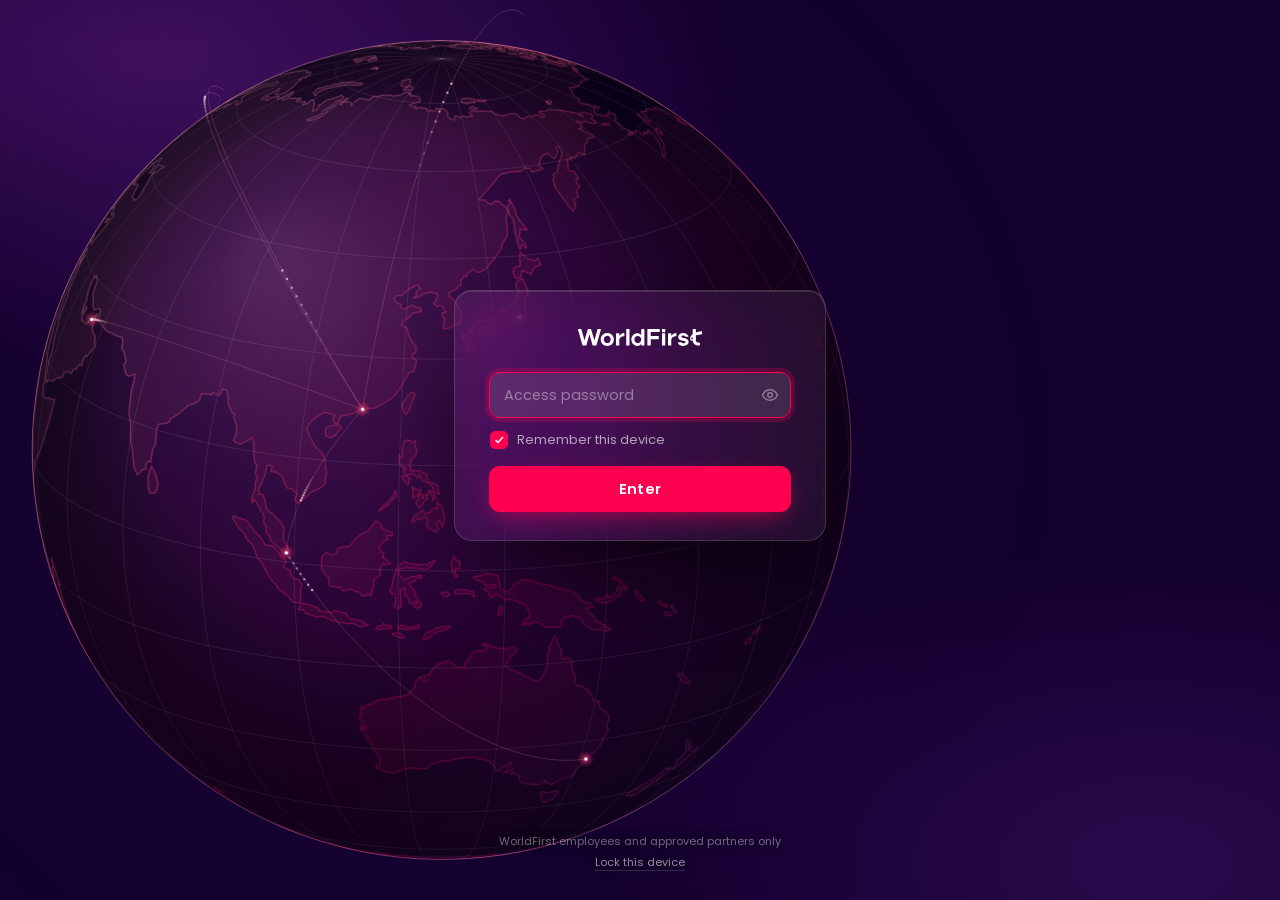
==== commit 964f6fdc: "BEC Agent: EN and 中文 versions, China platforms source, PuHuiTi subset Co-Authored-By: Claude Opus 5." ====
--- a/agent/index.html
+++ b/agent/index.html
@@ -135,7 +135,7 @@
 
 <div id="content" hidden></div>
 
-<script id="payload" type="application/json">{"v":1,"salt":"d/rRWQ59tpqiu9TlR46dmA==","iv":"TS/wILLbHi8/jkvQ","iterations":100000,"ciphertext":"h7sG91R4iN+4ad3PEHeBQpThb5g94UeLZ9KCU9E23ULenmvryv/boSt3OOWD/t+K9mpraNtUxw7ZsuV5l06bARrlMJIP8syHh2Lr63nj2fZ3qODN0BllYq1qp+tg/otWnXZHYOT62DIuke3bVCH0aJoNVPku66K+WasssQlcjAcFfXTGZMW+x2eSroEawU0VbEF5UGyjozGhg5RqOmH8CWSi8tUC0LHpIn2S0LUxXIGx3FNbX9mqjlJQKsyRkPMENTBwDOJYfaM0J9MTNrgYA+zaljooKBQD49WofEEY/CSr5hnWc1PBOj9QhAOFtD9JaLRCkbrPB9hZsjkhOcJ+flgtK7tkJgGufxhna9yCiZNVRpLRmh/2kOS5eo27rxv5GZkRBLJm1eTcalJo3ToKvASTQAMPjKyFMSvZCDf+kzioV2OJyJd8rEbKvT/dyUW7QXIGuCq+wndmC/OezbHY8iK7XxlSCJUPjaUOk6/ip+d2GCksM1o+B7ApYbbE+brNzouQplswPQIOHZFm0hGTATv6i5Eahy81Maokzblyj+ty+xKxeMTpM1Ott/qKyt776VVBrmFjwS4++RpqM5p0gdunZ9LjP0iAc24ZxE9w+LtPcsQnVM5I633KUigkFbZlTqQFJBLrZFSU1Wa0mDHuuHXSFklafClQHgFMxiulrlS41TG46gx8j0pdRp1k7TBe1xy3SXW3vQOMSYOLnZqwl8n909jDegXOaohxm9Ksnr6LDwKG9+Wx/A+gjXjkOHMD1Ep7wbzrBfcs0oCFVZV0f/hpEu3Rto9icqT3bob9YDMklRFBNgoO6NLcwk1IwOdoxyndcFSawiugJFSwf4bJfx/KajgLjC1NR7dfBiqZfpZ/8QX52LzJ7OiZJuJsoHZqeBT2Ir+9nbHFpmjyT48XlSzUCB4hiNeYfwMIx4LFni5mStWdZW42aA0+u1gazL65FvI3yGmf3g13/jwfQT2L21/HSrLAz45l8Sr5pak5kBSDxDLjji5OS4Ig/CGLdGlt0uTs4X58l/FoymWAGIDQuDzOg9NhMg0YTmHWKd/cX4eO0oAa6iIMclRZNAhNwM91Ut1cg1JzL9mLkI9rDwEQFA2xDeiXQz0ZUNww9E+X2nfceiaQhQfUbaUNVUqTyCFURXljSTvA+PQIc9/Jjo7rvtt/NwOs6W3R4I2Yn/QEWAI1hb31M+uKGkRLN61zf52N5QjERQ9cBelKmk6e2wPJgintyAy6phGlxe4hL2cHtlA42jA5AcAuQY5fA6Wi0bbfr3lkHJf7Kv+/ISuHbQ/ixIjsJm4OZ2MMUAMnP2syD5UR+xVtEbJgxhRuE+LssDFIfA3oOkT/RSgg/mK3GOvA8qdumUHIk/WzQmLhZUtbmKI04sxqwgXDRqbyeCeqb9nBp8HhnVZBLiRax+VN4VkqjrAx/7u2qW19kcCMFajsx0Y2cO40Ofu9XLJJCbdpff7k45NPJwyAnsFyPYgHngb4KhUC3j+JjSZVVIYNzxaUF3zLrhH64ijfXd+UrZLypvAMaS5cbZG4s4RMDtbBPbFJ2Rg9JxALiCKU91Eo/Le63X25gYDLevTP0kjpwnLVJo+47TATicY+NmUOhLM+gu8bQB7Yi+uRSD9yTY2n5Wyfpw2tk53kq9WCR9U8nOed2gXTW/5yjLI8tuUSnkig7ZX6ymJ79MqQt0D9WkFMUS/SLoz4YOjaK35m1Ay4BbpmwMJuiN3FtHFyPdjRgVia8J4wQvGFkO5QNeUHLj+fbbPNRArcz4PXqEBw/ORI0xivWxBEgbFEu8iHktks9lDxlSaB4+iwBKRtmXy1ap+SrfFTWOlqdvX0ig0q3L+IgCaC+C5gCek2GSRkL2rcxtC6OFSGxyaJCUQ8yn6Z0l8/+VhxSgkBWLpXKRhN+OSznHM7sl0KAwkgaQf0XpU5sn/1dnT7bAeSKCu2HGqvB2qg7t3nVj+kLLNhkl25p6aabiJhM1LNh68q5grYRZ8DsYKZUMlL4LF+cLbLZ9T0FVQGoBKbm/NJl/pk6HrCba2D9mjFZrun0YQlGNBlXp3+EDoLyZzQoC5boYe3y/o3pgOqvtfvwRnwXXccWhqAdIyadrZzM/NuBbc2KTJCuI8leRDXtjwVLYQtGzFzNFGtX8i9QkKUMd0DFxOuYoceHFUyKBbNvIYrqutUC5vnVANp2Rlx4Gt/JsUnuvXCUzzFMiorQQdBV0ORZPt433V4/Cpuds7q3Bd+VfczSDfNWgA13JILojA3S939ZjM9KKxpUOPeiXI/Ou/i+fB98sMA1VLmzf9sx/kDbV4YzPY/DsnmcE6V3GlLg4itDpUhoz53UA7dfcf0Msn+ejRpGgB0BO18sBIxAF7DuV/C1yFIx8dOqmIo5EuDcOZrL0JnBgagrBihleg4CKWoCkuOIPtomXKl9INXH3IjsrODGQwYIiZamS0MoEfeO/7Nu2kwLBMp7UR7SM/ivBiWO9YWdCq/qketX/hbmlOBCFxj58tDh7xaxf7k0tNkzF2GJnp/5xGPOtyQUaVm53qD7dfZJxTdjrxA7YIKApPuSt8NlRfZuEUXAVYmfZxks3osfz516/tTxd5p/uuTO3dZFotOmORzrQ8fqBBPIcjOyXSMif1Z3QexEG5z9xXYWw9rqoW/TPCkCBL7uGD5F44e+igQu+Cg8oypvH7r3N2MgsAK8Fcr5G9Sh7Hr2BOhSODM70xFbOquKKZjH9ptUI+XCfl6+tCZ9I1agwKjrSwGm5teKoc+SC8aaoAcjkg7TXnPv38QBDBKpuRcwu31oi7AoX9aFMBsCCcegF7wbBW/ziTgZL2Iop0hM6S66tW/UYBkVBpevdNGwXkyo6T6dBTfbbdsc761Bbmq40GPxb3isAfFiHt4Dkz5Rb8x9DBDrCJpR8k/K+iGzjAHUtVXo28G9Olp/JE2QPd2VKXxbpl70s8DLMeDHgaIAse/vtPMJhLSCBBgBCpoYTgZV0rgAutMbeiZpIVpNn/SiRmxC7t4ww1WCB3NaCn1C5lX6+e4fo0IUzSZq/qgdZpSCb+/mnCC2XM2RWO1kAaDkNisAIY+LTjGk8RnwsbRor/+yg1ojtUZi7OAcUj3s3bvir5WxlXtTT1dwjh/AffVttZp1sfIf2NwrrrPUr9MVHaKZYB1I72N0jT0JCaXpqBLYnB9ygv4C6HJEFi4KbeQq6x6fStO55EnG77kPN3Vsi58oucBCe+V1zdY0/FhJ9lQ1ZBSLQyq3K07tLXDHU/jY44zU3DolvgRwWeLVdCzkpECGSd9KuHixcwN1zhi/60jUiMqGPf1S/QY4PQ4rMtopnK0bMdGrTtfeSt/YsIJXSXX2/qMOGnUt4kVJHiFFxg57pAgbeNPvk09IH7ha3xwyVeCTDfpe39kMzp4kuohw3OLnebMH/Zj8/nIPA/R+zkMHJPWvI83ruVCXGx1WbJzJYsdVNKlLJuKcP2aSYWmfLL7Hn02iuqFy6ehZzh/Am+AynOXoco6gFhHZXMh0l7YwCo2LoYbCVCzqgw3Uo9hPjtLq65JRQdv+ZmZR+CtQRCNccwFoQ+/J7kea7+e99GJBNMfmvcoNktViubG8vM7Y3/ucGxrX3LkTv+ivdi/ef7dzd8WR0Qd2jGeCnBFxiI5RLrEgdUlhdSnL5dSR6RAuwf49iWuHN9o/9xTWBu1INj25VepG7GFW7qG0owNNKpG/amlNq723DNCCcut6tTySJDnFqT0lwPGGqpuWDk4nRjL5htCGdzBo+qfy/jvCK5M9dG/vB5pziiuRoVgdAkUD8H/maHc9tJs2j1Kkfd7S3AJ/nV+ajykH+jaq7YKYJ6qiXMnNkFpBdOxjXHby6aF7OigtzM41wOO6fRTjUDgDumwIC1ZquljNx5ykMtN/QZfai33lk2YJGHdM4i4qBnaHjF/wLWh7f6BlXC9QSFCC5FgNYQKJbML5wgvKpQ5wXGi6yx31C2m/ScRwDIq/thxn4id6Bq+006k9tRdKoo8R6wEh3x3NkA7jg+2DcocIgH08bxTamnlqZuiCsjgIrZ49sD8chESG/VJG8ReJEujGpEDKuWTdCkrb/FzJyvIed+gHaTsheCCugmkiwoF3yWJ3IQH6smIrt28zNtqCecIGr/u/sFq0V06M0zsNo2rHF9j+BTtHzvvGp6bYJ8hTnnWKJRQ5Xuw0KFl25CPo/A/4XF/U0CoF20Gj0oVcRilBCRQUOWwgH5R1XLoi3Gd0nbjRnIzfHG/BrtFSlAUUaTurY/[base64]/zWoVKaXkl0CGPp1Co9IxaVWSIMvAM6rb01EjaGliGL4ZHQxwjgDK1xQoJ0xox+PpAcaK+RMDzFQ/Pyo3voRyJJpUe17JYwbr6T4g0b/65Kalq38bdGl0mqoCQlwnMRawgwL2wyFKc5DDa7RD5EUpbTs3UBO8sR12vG3gXSYx/6D5BOhPYJHUv1EwVK8ZP3c9ai6JpMp7jRJhtE0e9Cy10nTQd5Q/h5An0k28Kkdae9xdwqIyrUf2uiQHPRpgaHrV9zKbbLTFiQ7HA2NT1Elkjs5BtON3NE69xdGsNfNUH/IovlGXxtKS0fuzFA6hs3hIrYyxuB8PQcnUDSkhpu6KNnJxaRuzO7k3QMjxGITOQbnF6PZwBWz6RrJtf1/62g4H4anZDr5PqUrO3Dlg3KGqH8jEVkXD9dqCQj8bJW38YlLV6Pz9BW/thZgl4442a8t3bbNy6hL48Ond8/+Ra5DaRWLem9Rjq1rkGK24Ja3LGG6f/PB/VH5olKViyvd6KwhnZ8oylxDdsaobn0KXfuZZuj9SPbUJtCyGT2vy35QVIl9ifKgpFQ3T7CvPdoh1nbXJ2VMudUewNN5BaR2SRPNJqtUCii3PKt+MwI7EWNNkF63evg4ea9VhLChz4qCjJEIr4loRQG/VRFBXNVd6AwBylOpL02xAAbeFVTgyUb517X+dbBogVTb2Jxd5VoidPV0dUlLiufcFxC2hJn4+/8qw8o21+CauYKxRdTGNnyqJS7OBz34FeMHpftggoRsSxRlJWobf0GhxvqPE0mH85kUXD/ZrGXaFQ5Ua8eV/pBj/nwzbCpglfkhAkhRAmyE3MOVQCPF8TTgOCC0ziGugnROFQw3gK2+U1Rj8JgY0pbYL3YiryqlIOZ2DEq0+BdFsiUuZQTT+3kiksgYQhw1cYG3t6nh/TnV6g22GZ8w47LAVwg7VHZvo4fALmN/kTX3PX2LctQijFDt793IFOb2tC+C+tE61q3uUx8w1HcJirYtxopmTkQsOZKbWS1tSPVeMm+z5eGC769j1nraJzePgqbRtC7E7vEyOGM4ajN4/dMsepbVr5VEMiQHynALCIztIqJL6MinNJluMD1U22CpkdCQ8hZQj1fJdCJr4C+ReFtEznTiE4uMorADvoNPFVQ4v6kOFNC3AVUz/RzPoZwAfnrS259GR7h9Sxfg4Ne7fY1XCA6VI44FNCWCfBbCLREukpQEAXgJOFZ5ftQUSX0Y5D83YXiURsE/ClJFey4ISv/UBBJ1Id9zQ7VQ+7x9tmpmBXeV+NYrnNvq1kJrUrOEVJ2yUZN1hxlEFSfdMCyRRsI1DeL9DID+J/RQ5pyPMc1Vbhm8VZr/EXiIhqtUd/Rx1sq42ljJ7aCST/imdHXaEnpqJdYtj+o1OJ4k/UpYHbCQrFZojUZfqu/EwL/YjFZWoIT/j2eCzRlgEtpmAk+aDouAg/SrdQ6bFEtCdU0PK8cbeLoSSFTU87ySto3MTDRn+t2sl1AhGUi5IPs2zVrFxLY8jeZPaBqyLML6NrHTpYfwczzzD1Fu86zR+QRmSMqdTqB2mMN2sk2ciQr/6td3EINFWqoVHv47CLHsEXDky0zSA8EkIYtT2vVzKXyGH9uCE45wVmlQyNMhvHFStH+Ua2LolpuSSlOINDjYvuRJlcggyJiNQPM4RjNQYu4+dMJB+YyEHKVXFcMDy95r2pSqwErWzJvQMm+v3CPSDWVSKt7X7ZPWvnK8Xxd0vzt7Fie+QuXoIt63ZrbuJK/83lGFMdZmtFUQ05bj29isf75jD4nPxX8vE1GDzMdDHqrq0EKkNcGgCjS+ZzKAGaE9+Ln+JHOGjb/xOu3c7CWAfGDD596fP55CQt1R1vN/Me7IQFyDhYbopKQz918ufDKRR7yzZRHMxEAUD3OPBehybWRYeJHsLXwpXW532nHUN1W19Dna9iFYKwnNJjCzZo8/38W32OaWL0jbpQ38i+fqOWMwTiocMniygrEvClgyTj1CqpwbRMhlubVv/viPGpSiE0vUr/kgJu2BBp+RaOk/ADb0rEMb3xoe/lGTJ2eU/G3r04+KB9TORXQaHUbnf6jAjOeHP6kMeFHeBmcBhOp/mTPA6jvwOcbLoflJp7DLI+EjVzudM/LzXHbDwxfroJ3JSV2ObLG9ks4LcJ6u0DzAuHr76xH3/GqWNBVrSq9v8ay2wGnfdO0Z6WLTwrFp5IgYghOsZx9PIh8yZOuH3vnQGXxv7G06VwUXB6C3pWJ2EkIf7lNgqkzVAU/Uc0K61Bgor72VxDnOF6/bVkR1YZeYjRBLfbpSb4dlBOib8+NxBFCZKoRWuz7cPb1QV7VwuoMNAJh2Pp/Jw8sY/dg9BCiu2Lg72sgSSlalUSnXhOMuuxaTUo7FgaLuY1zTnPkGyvCLQcs1OK4waMG/cvWEsfU7Ksa0aDwo4cy9/45HuozY9wjaRpMHDyFeln7RMb/u2gjaQumZE0B33iuFfuIR3JTxGv52KR+g9xcMPsaNvNG+duEeEMhNmjzjA6ogUeD0JuLLHz5wIQLY+Z+COIyXNDxVHWvauWWgldc184BADmd8P7L/ZLiV7Pfsj4mq7sVZ4hF5nE3RlIrLYJ5R5nSRTYjq0AuypjM4B4wZhaqofkKnOpLa/tUxhvJSIU09VqlxOQxOPD2OouWB+tMkO4Iivhbjey7tvPYBE7QyFE4UlHy0N2ppP1EXr4xVzE5c0xXoALaoNjAX9AL7Fdx5W0NUh6FfVR/7JSEPBYSfBXYvTUeL6g7xS/uiIhGLUOuXKtR0iKjBUd/RkHusj3AwnOIK2daV+XUH+sgBBaY5pFougnnULXX9T5RllGW3S77MBTQ9d7kNlvp46DV4VOH93OzgGoUljtzjIDZZSAtGxUDDjgveCpIQw1NWZKGjUOwYBSj1I//VE8GSNFTPGhhEm0MBKZYjpUDw5SC29GLFbjK/lP7b2pBqbYU5jHsyg/5Hg+ADPeDRktp2KK0snoS3Rc8dxc9tGmyQ8iwG6W/Alher+qAacb+zxSBAqRxqYuqWi9oUWs/lHFrupPTVFCw5K1vjRmKhYxw+THZroXYo73vLmtmnjwOSIealNKJiOOrb2oiSO2cFeEEtB+GyHLRo+pGxcHsQ6jjm3x1ebpZsaeYyAprFYx3mzhidxNHCi9ikk3gJBUrtvAH74TefLE82Sbfm7EG4xN2nP799GuuuTnpIBTqLTS9XlhJMt5/y1tdWt1aNOJ830mrQG7yAM/DGGXz2iPzKedFK0vKt4HBX3ETbhLZ0GQzjfxxD+anbA+e++/LHVQpr0xpearRXfinyP5iXezgEcElyhc6eK9qreg2fM/1afwrv0Nh3uLQsCnXW0pYGRVaC6TNrRduf2+2mGmcuYg81MGo5khwOfDFmXctpPik28t3JBocLbSr2vGoOHkjw6Jlj3IJrXec1VkfZh34PuKcGOY8RW8XiUaFG5sWh/ObXZESOfKqr4HiIelFGgxZZRHGrlWshUWgDXflEGI77KoviB3Li/owhh4DU9MhqnL0wkeHB8VLy0UN38x4W55LpwOk47toUun5nXgAYtjymLXIhLvVIN3kZFt5bNiM23RnXsGFV5Vjm7lTArMXJfq8VkIrVwH/FpSmNIc7ARMBtR0M7/HUAlWWdciel5xguuvmiDp9D06cuJ8vcinvoDgSbGAJX4UBQaw73kxubqWz7MwBKlp8oDAGTnDscp93CMC0ccse0lWnb//StSOA82oI0h4cHVB2gjA4ecVhUJ8VbUHviCMsW8HAjZ8zRGWhhh0Z2b7wc7z02fHPGRj0do2UXqI2UahGcUxNsBRg2JGgq2AjWULBFLbifL8XgSrNDCVKuSxxgs4Cv0gx45h2ZVfS/Yx3JNKvn7X393uw6/kDOFOAmLFiCuZQaz9qblkDqxTLtBsbsSlTDqIzOwLaJ/[base64]/XpA+dp6/2VwQHsJtfEgd+KoEXMp0yfEBvFvErJboFsMEoApXG/eeD/CJOLSrbpF4r21uLImHm7aTiK3PJhK5jdcF5qetTQ3a8KG/fle+Ed3RRX9yCwCWqvWi2EET4E0BxuWBPc2MDgrCn12SZZvqUR5ptvxr6r7e6n6glsYYoOHkAXy+fcQkU5RpJLNFHm9u3UgYJvtEtD4AGNeO3fFpaPV3ZLVoPq9oGzF2DH7WZ+O4q/47gk80rFm6im2zJV9h2WXY+x4Spgb5gQ567pfSA3cQhJN1mke8kkYRdWbaXrhH5yBI3Ysn84r7QhzWr242VYG7H8O6kGVePqPZ1v2Wd0Y/rJogJHp360bjOQpSic0QA4yoy7BI9dcCbM315VxTKup+9hYGqTYoe2Mvu2IZgsLCBtQNc8ju1FSM4cgIR1exDIdfB4Qdi2Eq+A5fh82PAdBlZ0gW8d8y+RK7rOpGLzM5d0A6NQVHnnU5KjS51hsBlbaF/aCG+IW0BPumVIV8cUClPOpKd2diJLPKQpfZRFahSYz2QKdY7XGEhHvKGMDXNdqjDwDpb2varV4Jau2GK633382igXignC+kL4/P50sDFadv0ifjoHbURdk/iBYNEW/[base64]/4ap+dmPC3qXuwrcht2Ra3uqbVo2NkYka1BesIKTcCs5Q6gQKD1w34otR836ntuBvDm3v49mibIfy2Hq+tiwY9m3UElbDi7IyPjTEyPS/ugl7GZXTypZmV84QbY81qLdKHx3TErlfuMFVTp+k743N5qLXh5INlmPNI14AXAPlt7jrg1topErE+JLVmhC17jv6aRrqUVuB6rT3BTd37BHNhHPtp/qfoOW0igBSMw5Pq+5U5WHP/Hq0mjX0eWe6qiFlEADrhDtHXrN0kdBKeNTiCHpdGBLZzKemOQV7ca7JVa9fNc40aLu0fCcd0Oc9wwis9McSqJRwtD8D96Hu3q+UH9GSxYlx7/dpJUhUhjDb0LQHAcACkattKImN9Gh9YT7c+BFjnm0ts8Gv6I/z7/7igaxGfXKs0SBrFdRzQVsaFjmiStSWLABbEs0zf7cpQCKRDv4AGLWf4tnx6xpJSDan87QrFy7TKbCYR/mGU8QfNr9bVKk8THz1KDOeCVJ8YaF8+bV+A/yO2sqLZ7RYijyV7mhPHIwARLeGCUbIKqG723jgXaW2dthwVI8r+ASn37YQhXGrgD+Kys1u4YIammdcQda1avC5mXHX0ejFPcITXZqebsy4sVtmUEJkxk7QAk1BUTwOdWS+VoSUcOOKY1DgCKjMI+vUaFF6SmhPPQldJsc6Ngc/wyyX8RP94QwAcB0LIx3kMkuLN4WAbJ4hIta4xTA+R5sUYSaX0MtC453iPJzCQf1m5g+vBcTErOY6GbU4HTgCbnAaJkQ4k08MCDH7yWGDtDo/Pomvalku5VaE5E2H0BnNczQMwQY3Zhnu/[base64]/QWnm6VMslV9Jmpz3qGqsz/gL5Y0fe11ZW22wTBH6JrR9uJHeCc6Q2NC+Rux6VH4acsbLYNJsRrqbzglZCGVQXmsv5XCCXNpm3e5JNcPx+fLq64V5WDb2Uw46tDWhtxEr9ERKGIFJ03BZyVfpqtCsmsCcit5n2TTtMP+QOI+NBrbxFgcqOWst47cKr+A8/hfYs9NR0GXEz6SX8/[base64]/aogVaPFJP7dPG/KoRVGwPcTTqtKtApUuyNIVsHstu4aepz1rXUnwC6f1UZjpXoREk/J0cXXS/QcmzUUU1JOBFmAcbqiotoLDvvlRKOeLn1COQY6i/XnDvhuoHsUomI92nWG8a2aZ6E31QwoKhdKiLp67TtIBJvh9Ludp69wuxDQZRxBztUdgT1Xz+S8s+54XuUyxS/IE9CneJIHzOU8FKld5o4zYx1bYtIICFFYuM9R/YzJ8GLoNIR5J3tTzzrDLJ77OiP722S6JW5oyobs8ZvEYVf4RQ1jLfqvHoit75Z1xX/sB2cHfe44N60qAB6XhXv0UXtFi3oevvfhj3AWD+1vm6D+KzvLNWBUZdvLERlvXp2Ev87Be5w/1WEff5AMNgQpjsbi4Gamkw1perH4N5JolxWGEnv5J1KfUf+AQgHGb/nFxOqdaspueCu/Faenm2ETN+Uv+AQH6bKsEvhY+fZ2TRCYjAvtem4TnQC6tg/nkvAASwmvPt1A+AeY2XyD4bmEfpxBBmQIjWQN1mvT1eozxl8YNhjEGNk7LadBJRE0pCa1TxZQznGPASdJVlcVRLCyPrVhH2fGu5TcXgD0h6xzTjiQ4t6UWfvAxHevFLwEzePkZ39X2ohmusqRMm1nX1Wn/PXKR+cAMfCI0jOH+Lym2IWVVkShaLd5XJBegIZRbqlFydjU14sFCo8xiQEOwitD2djclcHQZpQsHgf7/5JartQEpvhxc+K4ALDZprl5XLjRS64eyDDw9efpV4RBsG4q0mYad47KeLI3ZSQ/1M7NnAER2QkP3TS8ybw1CiWyXU9igDu8TKRFBeraIPa/PRe7pvCnnniudfK6Gy6fDZ6Hoi1sxjIi24N3bm93ZWF0StXRWZuqp2kUQHBw1ZY+c3hQMeIB76jdwBz+VdehAj0RNiYC6rKHscoVRTkAShyoovJoD0CkKA4Q2CyoxFu4T1dP2N5Hq66rZMhb0HxEHrdD8ypbNg9bVYXcJjX/[base64]/NzyeoP9G/KnOE97/g8T13k5K0nyHJenJwlhDDPVBp4L1Qyp+Rcbvx9l0nz17UaBKpHHAY4oz7KqWHp2Ibzlb/TB2H9DRxk5Co4IGWVZPzj+S050dsBIHi8AaF7+LXa1+DWbKFY0W0ZZ6xXgJS50DieLU7B90bBGQvd7OYSKVpOIBp0djxf3+PVvuc7uinM6GSt7nyTcF4QuNAp9sR9q3vyO/zuqwkhtQoYJ5ufFnQ8NL3MeXu2ONYGwU7tPWfaF+Hsw+s7Xdhx+aOJJdUNr3XQ/JUW8YCXiHP/xl8SYQk4eqUduFfAwlhvim/PtxAHm74iHRacP/gpJnQQfqnqrAaJymMQAoNcFuConpJ3ARld7zwz92UJnt4dXTA6mRLSg7+wsOrM3JgogJJlRlQf54WRlspG4QF63qTdWjQnPsd/r0Qi0puBLwOc2y+hVU3qGen0YEF9IiMhobM+kymsXWUU1liFzrx8ji+YkCREgsQSKlrjUI7YuJSL+GzC4Ysfx6ZXQwBCH9Z4VeptWZR30R0CEzwkUMkYoqK74u1VAOACU7JrIDSTOfbc2nA2MYJxE0oKuXEGbjT9n/bxz0ebxXQwhDp7/AN7DakqKGfZ/bK/1mpnhrK5sqxhC0PoY5C9Z6CjLEhMWDQoEeC4fNKHSwC7ky+NxJ72PtbKm72cRCyEPpOQRmmeUIh1UFQ++v/BrQqMm3AMD7dwYU3e7c7715sknI7U3JkFlKPY46I6kV1zo9d24ggEXOFQ0Ja+KNd2RtigryPNcE1i3YK0qAuaU/gH6UdgIZRWU+3LS9XvmpzaJK6UMmNSeGZhrh3U3BqJAYSt+KZOG6wv4aBOrTUwiFDC/zMLT6CUgG4nUoqy5hVOCx43njQ6UQMU0xN3CYsz7fj2f+cRUn8rPo8M/I7WxRF6onQp0/0DCytKcjtEUREvBA5E60qegEicPzL1ukmLvSCXdra1c60b6BxMC1vgVYnn56huoeUBAitA7HQAutzEEYMGHdqFiCkTa7Rh98yvnflT0GGMbe5JyURTfpSoDs7ti+Z7OLIDt89L0UJFSuD2JBp6pqx9+KcnkLgCOr37lkPyF0XXvf/SE2lrY6SJ45Nls7r6o9DIH54ksyviU9vH+g4kDPsQPgXDKmleiLH/4lIRPv5yqN1SzBJSas8ZlLLwqLEVG85WpUJTLMFXDrEDJgfG7v+gVUdaX+VCobJys22vLPjsVL/wrz6bkRz0H1nXfFsjUuBGeGRzLSfFk+lbZeUCH34Vro5S7sUd42jiIwKD4+gxa2/IHOWyVF33p1leUYemdUWVE0jtWQ0o8otYlOITBFVKi4O5yFTO6sPct6ae4aI7gVbD6XIGIoDa8SX1o0cloknXuXcuj0QL8TvKLjhcQTruB+zRzZLHQ0mS2YRT02btoCURXVulT2G+yXtFwqkLEclmpCzKzj30VFrT43UyGM1zxkegW9NnNRkgs2d2//b7bhCywp9VJi+OAfzqiHqhW/zdky6gJ+el7lcfTXc8VgBV5j0PcWHIZeJPbQoSS+pRXnonZewpP1TgShXKwa4/nm3plKCQ+/4UVAPLdHy4l+btYm8AqJcYD2nvQ2GpK2fmxG6B8V73Plm8bkIsCnwhfllDRuSzZ/90pST3i/vxhdZKUSoWXfG/X8/Fg7PGCYLdapMSmo4TFWwUgQ/vqnpLusjIvwmBAIog8fRH9DnIRh6mA9KKODH4pxV71S6bbJh+yfkOGMeQZHYKRK48DrYGXx1kafMySV+b4PXFlEHxSZetidEoAGuEyzMGH+UYOJZ7wcSA39UbqnE82fl4OXrdc3/GhSQ6XvzE0mFs8VVng+sPcodSxjw6kS2ZM7b/znOQquxtopfgEeRliE54KVJME/4ym3cZ1PCCiFXWWdGC7oY0DT0ZZcfGUOUgzi+JSs2KmHFDsh4LXG2VNpNyNqoTP9Ogs0QDccbFu7W+eYYhabb+4xDXKfROv1LLM3ZhrHS9Ho4G3DzEh3MqSjMr8LGW3lOb3K2wdfJjaBTK4l7BkyFFBlN71LrBC/O8hTtcaAL4YmFzeGX32N/eT2T5c9+HAVmoYSTXzqUaKv7X/BgKuTFnnAwj9MzkRw7Yjr1ZRG4TCUNUJJzce2jN2MKY1cr7tv1KzZxCEOlBikEtsyQ0FUiBk2nyIRs0GW0yBSV/bAOK2Hr4ePlYAJ3ULrVXqzlPcI9I6o76r1ZGIyM+agHQVFTjo8XPzkHFCYgoiQVmT/dV716bCQCKPyVlDCmDMwfSA+XUzodovZOYi1zahATZRrSoMHCarlTpxmIrXxQh/nMcfJn9V+NYLmZJWboh4p8uS1fcKDy4TIjdn9EMqfleIHxMi2v5lslUj1J/6pM7NM+zc+0mpmVf26eDiUMogspZfqfK0XmgQM33SA7uunBk6QxaOiocsVVOw5NBKPGUWs+05PfB/VTKWm3NX0VEJK3+hc48iWrrb6FI6rFRSUn4GYR1SCgkKmPhZUlJIPwLYhO3rCM7fyxEXVkvrSXS/DOn+EuSfMJTfE+jV7t3IxOsHylJIkpUa3BrATEyAAZoNClv2dU1S7DYdYJKhFjnMas07FOT7rOo5tdqYxh+84M052jx8lWfM7rNRe1srTrCcEygaII3yGIrwSdhxXbloYBg8Dz/d7xeo1HSRa8jTyqvVgMgIW9dRwlDvurLEXx8h595/yeiH7xDIE2OBxNKLT2w1EbBcINfIXwmzUziF0YxnHg2NSUJ8clXAnuhKD8Fj2fIrCpSZWloEKuzeST11xKEcKd+07Z6DXjW4kC6gJbvzazRPOE7GHWRwwbYp4i3Nh4igVBENUwYFTx+Xc18S00Vp7SZUf2uxj1iHRPx00kPwRt/R/wf8S/PboQkCklFWFzolbZVgr67CEZO2HzH/Kls393i4Basq2Fp/+627YQqdqHLbBgtl939kpyvwz2BngigFpvMB3Hn+AfxmZEJ+Bz4xvlNigGg+R7r8u0pXGVddCIw2QC+KrTKi/ZUzS8Ed3o4f2JsJYqVODO6P0yxlHYXmwdyvB9ZufHsS/LGKT4szet3y1GJWCVm/VVkI2MUT5JfeNIHWccuuNSfa3/0DxkZzD2boNOCvOxCEmYWQgD23+5vKEcqeUHw3jWzsa2tW3ESQeOWyRc+h7CxJ9xxbLMioswe4eCIQ1kxKg+CDKRuavysAWGojlN5Q6a3Wk5NJn1eaqVcw8pBtO9DZBtm/9aqdm38zEQTo7DxQSjbVXlS9ji8AhkqyfM/3aiBryBsp1/cdl7iCJ3vfKzQQ583mhlPV9nQGxcACm57ya6QtXovbpx+M5wqkdsxit25IPeo9F3fZCDT7LcQs4lVtrXVjZlE7Pg0hoTRc08OxZXKg+akDG071vqpsEmpGA71Bgr3YfSU1ktaiTYn+7lFIQ7oAGvHbTu/pFadJjYYslmon/QIpd8cbBjRuO0V8Al+5bnHeuPQ19qUlJ2hCj422FS3Dijftedfh+yWaEoCjBgn9mroPzMG9X2q48pOPKKkhg8A5mXTA08XsRDt+5im3HUK0c+XuHMOmhryhNfKF81iLuD2tkMpnWmjTJSWIJchaC+Je9EzZxgpKFdGY0GtwiZ5wPjqRcGiY+dumfsXfYhMobgJrwxs/v9a1r7fLcbQp7GXg/j7GZCZYSvBwPv7pjW6nunNQkVN3Lhr75BY1DnjSR012rCEgOkm3MalW/bAtSPu7rlWpP/y+cM3UeVmiTpelShTa3kNuzPkb/IaylWnwn9Vz1JqvUnk6hlzP9ojdCK8mUzhFU5/W7n2VwilsifkGkp7Wt/ohmMhSISUAIc+p+lEInfFfsmE1KqR/aD3RSd7n2zHq/WKpSsDM9RYduyqBcWluSaJsXV+47HZ5RTJsTXcXTzX+i0epJGw81/jt8xji6+CDLpIPUTP2jUozM5KCPNy7QzhXfpdUgZVB1lmW2ZhhRxYgdD0mNDekRL2waPhBWt5OLeAiA5+qD/IB4GFud8l0kcqicqghJ9v/woEqsXqlcwvmvwrJNKwWYRrg3frS2f0XUXhlAYW4OJKRK78jA4qUMUK2Mvj0ff3KJ/Cu84IO/HbEI7T0NaoihmUyYIh1ogZaM3xJpILiytxlTTuYIiPYZhlvuYKegfK9mkWKA0tdpnpM36vr2BOweYU1T+j1gouoVyLk6kDWyzsjffLpHmBITNYiSfK14ocYP+U8TdghTYjYIglv+43x7H5ajH7ntp05+zAWaHn1JP/s5Jntuki4lVN8y1kVSyBD5Q5Tn4YIEnSWXwcu9t8ef3qdJ6TNIhNCVeatgZaz1hqcwRhhCXQ4rtHXL51cEQ6yKXoQjAjm217fslzWpBkLsvyE0dMxgq46ckHultCLaFy78S3y8nfnDR6dRJB55oCBRdlDjVx5YedR/4vaphJ65mmFbO6rl2ArCaE7lrM4aEEqUKeDLMpCdXYPE0CdPzXegg3W9B7AAbXqv9mzmY1QQG3DfQnhFnFjTG25yCbs1BURkUvqZiimlRu86J1LOE1RNDT84EHS5khDa7eneTrBMnTj8g4sY+GJG3R8Xqlu/Rq9TmS6dPOQoFSGHuhyMAJbwUbewhOWUzTsclewr2CvQXl78cbY84jmdLmudmQunv6dOl3mVqTPYSY/JY/A+VGF4hpLKhmGN5F7kDmuuuNNZLZYlNnrtQ3HefXdr93NNOv5v0jdF0gUhJgieJ5x2svaisVZFx+/FnlgfP5SaoXZWGxFF8MwMntMyX5biwMr62NrrAXZXGgalKruxUpmlTnfSkyVBY5TaPBuxs+1mP97GgSvRI2UgCXfNFXZ/+6Bdpo2CYe91+H6KNgg8AqHZyAX5dsFqs5yiPs+RilHqh+FLalrs8tz6HBqZxOike2OvaWm5dfSKLvvEgMmxT77n8HndDBD827vHeEcy9hzKraTplMq81uoZSogmgPYa47f/[base64]/frw4pB7PDkbW13oVuEM5YFAki/L//gT2N6+suszojBByw/eQ2qtRhqSCeSD3jchNx8seYt1TfhDt+j7jv3CjumxlR595RSkdxBla0QFISxWjZMW5rtl6bPl1SfZyr7eK2bvDzF2LMhWHj7HGQXifRljV0i6MlACjL0E/[base64]/gPTKdD+TkGGYR4VS0NWQT62qGfWrHO4CSmZ/K7ePl8ojBAp5QyDyBko+SHiDRvyIbIqflIAeAN+JgdYtUaaP1fI8kNoLLJJPzjJw2DFZpao6fb1l58i3edPLZ68K2LdFho0Nfj2AfbJx1fRLalvaturGfZqKkaBLsIC1/qPM5RWBDvr3FVlplLFosEIGkQOO1Q6kGUf9tmpoxVVz3TrptiCondqPoZyezSaSXewhQoOaB0+uDZ6go7+51UObqJ+mRc92d603ffVY+b8bOFecjJGD3iZ6Of8sWcD2jsyvlD+GvEdqUB9d7mUF113LzPeQoDSzcAOFzMzkMojkxM1Tt167Y6MAklN5rF3SPxM/OVqfzmdgBnMvB6A33LUU84Bys2ol/9IFXASKHeRYJb+RWIknmzjBokTJIjph6SpUpLaeo+6BaFn1KZkIpnpJWTs/yEbpKh46OsxmAaZ7CWZAeilKyyDsh7vLqvUAro8nJrywVDZsgt8rng2Y9BDljFhseIXHXOKDj5ADzHeD1ohPVsdIMGB52KGRptSliJ8lXCm99Sk5Rk/zHhcNGE6JRL1mPyxy2xEnR6e0LxhRv8AM2jJeRbs9/rkuuhnL8nXDSQe8LfqX7X77f/AM5rC3ZWGOKSziYFN3lVOJb5h36qzVqGJGXAEK2/65XKhO2VWb3e/5qPQTUDFvAUSB4vD867VXzie1aXOV35NcuBF1DM2lrNokaoOWA7FODLvs+JZqMJDqcYF6OFE5qhjczF2eSY1mME95r1yjXKtc/yPS80uhfKpg69p4pH+NFvZsi7cfPlsHrrdKmF6c1/RbPuwrB9Fxth083uTmHbcKjJ8vWo1TCKuWw35ov3C8R+Cm8h33dLdn6beI4C+M3GZR2JZJxdaJD9hdmlzFJAP70zVUcV35/M3vpSvB+1E4V+29Sk1ZHsQLxG2rVqp12YCy7tfdhAqNcn4PQf1YIfoNNjC4gOXMST5ksgE2Cn4ajrCpoy+OUuSXuk/7eo/O+O/6d/7kd1lTFJx7mv3H7iyYv9M8k5zhS9H9xcqOTDqlCmSPQFlIR/n5C93wam+6MxXn+F8Xmb0I0WnQFQHESmWs2aCm/7LncCJuerirTd3Vkk/YRuL14E9nlw/PA2MBD8a/mY+1ytdlwmR1EqpNUfUDaHP/WFDqXdwJG8i1/AdtXu7XSDBwRVnkR5Nj4bYYerjvcE+jwvQ0LE8vhl7y7aMKvMrSgSXdG7ri5rWmyDdhsAddb/D9Vt30p5Snvb2eRSgic0bOf+boJ3LJXC7CgoVC5cQm4CJTGfFYlnBbB4V1kr440M5A64V8K7nKLehpkje/GsktJbfp3IaZdDLfbzhhzaQJjATyw0WCLcvkd0xGECEfV5lSFsc71wYPM1LVO8cLoLTe5uwRwLGNBGVDbWC+FUZKdRXQ3fUCx80zxFu21cpElg9xRTSZtP2Fysp/JpNCZrj8tAjRO5+G0kxVQCFc5sgZ0X6PXqjB2Wa+QooSVF9H1ewwEyqQ0ibn6/I3Uw9KZqsA2gIrgsps7gvUcKQhMrG7FEhlKV5yY9wTl5upSxGDDAD63cFTv45zyjpZkXwcIYsUS4AMEiFGYAcfoyFb8rUYbzNE3RdhexSJsuTG54wkWbt/[base64]/Rm6iuUhS95K/fN5skZhb+UWVS94eHuBdKRMCyQUz01mhQ6MHAQVIuk9Khmg5M+LYkXpMTLlVaUOAabF0X1/V+tsZlLzd3lqsrJhrTrPtRblFpQ5UiKQ/te757crzi6wLhmTkN0qoZEnDTNmDY662DUNNOHpZlTXs1WxoDZHyXNviTVFZM0BfIOluscqSD6iNrdGjzw1vgrgZgcRh+rpDltCOBDXwIPr3rLKGwzA6vvCDu7lJYQ7nGrCiaMq9A9TT1Fs5IMWXZhJXszpvdKhFxRBZKCQgXGQGpINJWSWXqUtKC3fWH3gk9zsl/Vaw13AuNGqKJgzFef/PYOHeZ2K8Z8UtEAwVkuO5JQmlR65ekI2jZIK5DZhC7O3hGurYeN8RCMpxS57OBhsJhtrP4ir3iZ1sFNhhFjVvo+qJgiNVNg9je99v9KCze41PY07+p7X5OS3Kkem1D03eiMruBB4Evl/5Fvuj66FnVKUEkjyegL4OEwO/NDw2h0Bpu8By8hnInbbR4PY9l6cJgr5VBvPwr/jXGMMc43T99sckMhZcrUcnqnrd7RQe+eU9KS7sjG/uR8Ts/vzLKFowETS5XVTMbipjP5x5ZZQYUZleqWwG6VRFl2f+CwSnxnTBfOoZpva2YF29+P8N8M7QzUqqu3ejXXdDcinVpLwo7GnN5cEnLyuzbFi/GWs5mqqMrREAoJkZXuPfZfqjW5EoqaPcbkctSpu3GhUByeD0UJLIsXg99+KgmcZo1CIfElxog+0+lckChfrhl8SiOTnCKQrQMrKxzSv9WWcGEQjAlDbd1IxeEcigocseKq840g8qdKsA33KpfVwIS9Dx9D0u5XkkKkHz/Kq3MCOFhNuyVJA3m1dsfepgFRh+CTI0QDGfm9bZW6OPfJjogCIedW8z3aaUw7v6xVA8WTCFhlXUKen/M00yGJn+FUbNLCIWe7Leyvxq0EMMS6hmSHYu07mTQpMeO2dd+x9Fpf4on5IsQMLwZ+Tj8tFMBkb9efUYp0mbe/+eyLMPbKb5OrlR6HHtnPs/yFttE8gUl47eZxJNoRFrs4gjwg7/uxNp9C768lgXrG617r9XOgOmNaEyxP53DtgzmWg8ixId7YZF4Km11gI7tDtzJgjsrFzHyG9Qxtov06p1/ViZt6+cr/NGUv3iYGLuVz/6xJGLjM5gTeMFzz2na5zECB0xh/Iltx4x0OsirXtxhQMQrtFIo3wd8H7G3fkQTuymkQOAWLxZl/Umu1F42wmf5CpJKS9XG/X8znL74v/FAkBpoPQlY1sFVKJXe/DZW+864kvrvJJMsMMAUcG+kdG36xPxt+cdqa0k2usUE8y30j9hBrd2ALrWyL9ASohyDiLjBMVs8BS4DIcTsEy3GrucRvoWc6GqwOcCfbDnfToy+s0HlK0HOHCx6Y+1AbNBJLijGVczgOZ/p4ZMygu1/kd+ZJogZm09hVDhP0hzKjPbO7TMn18vfpFRKyCsg+C0Ide53wccPUDWBnn7B+K/GEcnL7oAwdVcVDSs2yOzmBOmx3AToQB2P+2/Re8EPuJeRyyUGXUz0vOMfzRa5MYEbmJhNcNJNsFXBoRJtUErSk41R0SDy5HK3ayQDXc8BDMLhc6s6UP88MOy0sEYXiVaquIjoJPJaUKxXLeaQ98JMCSh4jXlg2ix9Yp37RsBlYCK88VU9ZwRvmsUK4wve+xfP2/5mciT1xPR5FIXfmK0pPETCTYkOwMX0eh2rYLpt0bIdVv4gW/gARAvWaSIIUp+dXSywi3utkeQebEBQEBwYO6rNR8nJh0BR5eaYUuSUeLRFga2yi1rK4zoU3BvAHJ3TCiVHh+fwE/df68br3Zik4cc6FXKHdmqxEBYpKreEkuN28ecaTR39qvkOPEqMdZ6dW9iAS01nkWCPGXYNfaG5/TjsA4n8zyOq81uUMcqHr5wSXniPUpW1GoCpDIVPCyORFkt0yxLX126VuIvPBVdarCrgvBvQM6lXTHbruIL8x/AZkUN+ATW8CZnvEx/kFIq/tdqgo+DuYaJR3AufZGbRN4j2rcEptiGvxKqKhZQiE9HkrpGbcHrFqVkbat/55bdpUk7rsT/N3umWb8lxbajvjvuZUfiYel5u3YgtxgvHQ2HDM528HXjZZxhV82b07nTFS4FowBEcbPbpNudfv6RRLqcj3r32Lh29g7Q+HvxlU0X/c+BL0fl+VWF/xui01yLWm0Pr0snTzp9BeAkf+cs8JWaodV2Aa/hWpCFV3p1+RP+cU/AGjDuX0+kY7CtkKBgSiB+jsnSD5LsCEClpW2bCmqdTO1VM/VH1rI8FIMk7Adgo4Swusa9t3tu2m3Dk1bY+f4RREVRcijrGUXaTAArJQlfQ44OB7QfWup+XS+0N6Dm0d52Sr2J0nMjt+XS7okPKQz69HeTSniwPl5rTODwEZuWfUktPtAsx1jjqhpLGn5KLn0DR9p4+BW9CzT+T85YhgQ0axDe7rnjy/Zd9UTS+AL3ZDVegMvFQOYyEs+Np0LKsZkO4cv2WzYtAhojeuiFDT2k9jaVUgUYbExv1xJNs3Ud8p+17yfML2JbD9K3YXFdqU3SreMmD/18kzohW4d7KxMpBFKmgGmQC6OwG2dJvxxbVHNyTmssshmdFBK+bib2463/r7d/9L7AasDvJFt70cUlYuxBWDZ5fzBJiYmCqrzNXtJgrXGFG1FRAI0hSM6gQ35cdxTttIGnxybyyQkvGEQ8ji8u+j2SEVEAYyhhaXgu7JeWeWJ6KJLLYB7VEsEHRrCYISTC9r8FhgdS6QUwQGpJAYALdHqPDRNLG+Bi0/ZFJCUHRfYcBduiU3GVaKFyQCzsMAom1cWWnGwavqO2E6ePNTQkaeD+0TkIzbMUJ99F+LkjwFAYDK8j3eWnRsOVDZlwEn4C98IbXpRegxHDtCvcE7ZL32X4VSrmcDxIrXIirrPfdgezX2mK44/soP51HKuLVgde1pBf6aASy7Uq039iba7JwnKP7hmGJym7HcJYT4yZ7AdSlEWEdQowlMF4Tqt947AmLAeHNn8VuFCOd4e7rVrXiDHdzAHcQLa8p17kJpmiBzIHiR5JFUwZBFJ6sgDKu2Bhf3G4JCbwrcLsFVvzChb9xshVHn+/rSstW5pzVr2wR/Hze1xZzdJfjsBPcYGg5eP9JEzvnJ8UhIkNTGIKhUHP9ZS83vZ+GB40HJ/JqWrFMs90NW7Y43cgSTg7XjmwbP0xsb5YZql/bbl3bGNhSpqehTjMSGKy6nxbR7n2QnZjx2XJmrcfIS5wDJYa+q4v19SCbyhQC2ebvhoxm5Ws7i6jhoqUDRrh51GRXJZhmIoGySilZrX/H7VVpbG4BYkr+dWpPv04SfdhFaNY98K6Rvj46aJp55Ol8H1jQgj9EN+E6ZEtJ72Isk/uI0ZUBjOgrXNpEOFXFOroDX+pK8864HK7d3P86RcnrFxEClrlG12xBN/5jhEyPvFjw5AqaiFNUbEF93/pYhx0mCvyRl6AYkXV0tpPXn86svLVlDj7+s3t0G2AdOj0WgOJwrGC2t2i0WfuVbbuh6XhKAEJOuiWRpqdfnWEceSEoa417mL8m83XOSdCpaBVFnli7j212d4JxTmjksU/MCd2Eo+4LLRMfRYlrJevCUOIwjnK8R77KKhhVuI53F0JfPO/Rp1SMYyTxhCoHrEfPzZPkKPYigmrokj+FbDfEeRL5vmmA7IF1NZbyoLRXrhkYtg/[base64]/9xKLt7+01Gg137Jwk9JDnHatE0UqrI9ZaQzdPheYgtTaAKN9sc3HJ0zWFP6jzSowJ0+/9ckBPeQKbrui1KqbBPfWt9lG5qbam6Lzebs/883JVk1q/gN5JoAipaZqZ/x8kogwK00tGDpNRPfLQ8xfgAPBkQ328CsAiiPdu4GpAQMgLa7Yoi1yXmIGzEZJNNGE6kaOwOPouCfAgUECj02b4FeoEHlUER/+jIr9Ep9h3IPTfVFDgIO05niGWb9ys8WqF9g2C9CrGiMS37ROlXsuUapecEW/MiJ4czbemRJWJUNLZbxqUUuliv84pdZDOUWmJdIXuApLEmkt3/72Q9oSYNSkuMakJ0n4Zncdt3uLJlwwYYVAUz8urfrQUqH7zum3txydVG0W/lfwnZHs4nGahwO0zpyEK7axajnSAB26lxhlbj+g8i87qhgylV017c9jCpJq8d2Frdt8hJ4PNbj6iX1FXNh+PRgUVDS7L3n8nYhHxkTABahYo5KMGkZHH7ENzq3maaea0bxSF1ivPDlKI39cwZxrqYA2+Vokp82tE/H2D3QuutDEShxnThhDNKUtPuKQcpLWp7+b47d4mKTe8SGW8uwcMjvsY9uJm3upobW+LGFPR4gyjUsGfGGK69608y6/6L8pXpc/[base64]/KFsMsxjCCGGSDGmNSeT57nG3vIzvryxKK2xU5XgWbKSD33/ZXz9+4Jg9gqOEvKmf8SS7cUlxeh7qSWuNsj6s7vsXzHc0ZTvyaBU1DlohbzQFXowBILEijUluLiUwAGFtorryLlAOCGn92G66RGs7logqlL+gnw3TO3unk0JqpqbVdeO/3xwjLxNg0CUYdloSp6+3krtOt8QxUrUKKc8AUnGqDR3gI02WkIrSUPnNsaIXVG+7/XseqUDwRkJxM83mW59KK+zxmYD8gd3liMPlZAWicRi7CZ7GYjCocTu9OHvgzr7cOTGwCFin1J0LbzOiGXzfJBVFJLxeb0tAgwVWCDDWLcmrrNQKDSL4LGKB9Ev8fr6nMseQ+fh2NVyoaWbR6UPYw+u4D+Cl/Qs7q/OwoOAbRjy90rYLGce6z1uQGNCeDTarKxI2xpCZ++W+FoIfSbIzWccx8JG6yTaz0IcEH1CFo4vsvGolL/9HkENQlL4+x3SQm2YXLr/kA5Y9Z9TRC63CV13AqEKWMjS3xmVYzZegaAIJcd2SNCYmNhJ/yI3g0zIM7RNJcjz8fkSFisxV6Ug1QQPrSPcCBbJViQadNRR+soJhbhMAujiTi4Llb6EiF88hlY4zI0kDQvDecEjKGS5Mv0FxN/oLaqnLguG7DEFMDAuD/ydg0Dpy7jiAPiu74kq5XjTj7A8kO0/u+cJfinpgr8PbYlydTbP0zxwDapeOUR0D1ZFBED9gsAqgWF3kLdlioXLai2E92mHLHzlRDsokicSvoVSF5Kk63mcUH0fKtbnHOsYgHGQqM5TAlt3lIUMUpa9mg2cMuvfBK7J1DQJA/6sfIo3H0SL8Gu+mMwj5NOexMw5RJyrUc+Pg12ojok/Wk0UUppvZIq+LEJIDTEt8z8Daajjc+Hvnrl0W5kLaEuOz3q2Nsn/tl9SuKuRI/4i3XEsZrlAa222Nqr+0qmAbmvCkWqhBYlMb5qLPWFnjXwkdrBVfYLpTPAq09YREDPyqDKms75CTaGq7SAF/PaPssMMFzGaAL0a3QbtS2xoDpVpNRLo2MTeH3YR+rYDvcDpsYzwzAl2y32duhDzpmiqoYnOBtcgbuTegW69wbEJRymgFly83+E9cLBKsYW1hVuk6LASIsJtGqrC6WhrYMrRwNEC2wyULuFjmuRAEoyFDqZyaMoQS3yQxrOpvYYNPVC7Q4NX6K+NfTtgoCc/rUOF3/HrpIL5hAFGCMC4XlfPS2RaWS8EISm13DX6UlKHWn6RU+A4QKhtvuwqqgaJ1H+yTeoK1si51C20d14lMmSeSWkGpHR1pX9VVSNFoPqgMR/UBgzTy5nzCBV9Cq53r606+JykDNBcO5ofS9zJVS5b132ehwm86qaoDzUyu5Us/KWkJf1dVuu762a/LE+uTSx50ueLvHuHAnmPaCJ9JfFWVOjEdi55mtMKmw3gxuXJFmgBOzK13/tq7KoPjGbR7xZboWCYBXL5ls+1g0C4rjp8uGbbw16+n/TfXjntBalqlrAK5jZcSOYDsmdDmTrJh7Prj/[base64]/[base64]/ysDRnHrJezzUzB5pCZG/7doszluca+fnDgOSgktth+m05G2NJDI4lru181rb//nPIUyatTQMombJR8KVOmmPIFLeFfxIea3EFjY80KHfvfzwc8RKtd6CLAJhoEfTSFHgbPv+zCwCM3lVBarWPEZ0TF0cx8KeH+J3mDdBRJ4/FuCvmZ2AOiQaIKVIQlWYx+OHaP8khPCgdRavoLqxfeAbPZUDuB3sk1dCj78TzGv3PFkA2Xxgm2KwGOeuyenV6dq4HOcGgK2Xxt35RB0Jbmta5edastT43hc8Pt3qfG/uolNUNKHeFJwhUHcTHqlYYD4H5eY9u/0Zr8roJoIhqviRj2ClVJLhDB71MB/1AXAoDhPoGvpB7pBdWLj9H7vKziQWLzqnX0xerh31exGGcD4sftPnmIqLKS9/BEyT3tNnksKU7+DFtoa7fjucOQLyt1msbAZP1ClyDj4vD0dNiT6kBo2ceQ35NZDy7xabHSgs+PJby7pYTOlKF96AQvxtmRbRco6JL1azHP5OeVkg0voF4TM8I6SA2zXioTmbCujQICXp0kBUwNdKPrC3NYBQYCEB46oMaU1mhArJnkziTDNIY4RssxnjA/nUTCqXUPnCMuyFajZk21Am1Xx5E/zMNGGHh1rUFmBeNOvVsz5CM78xuhxhHkvGeU1vwaeX0iE+TIJMwalivuKlmYHz91CwX1K/0RQa7fS+77BEfa/Qce1xz4sVMO9C58gzjCSa3yBykhQKLsQmAVIQ2slD2fZ3bQnL3NTperpsRhNVeZBPAVV14HU+taitVBE6/5mbTP7bs6JBONWR5gAmDtJ4dWyaok38ozkymveQT9pNofe3uuIzUSMf8KWqrQ3kSs66Yueags+Oa4o26zqbIHiPUiCSMnh2sCP5mm/L2Dqa+hZ/amYs1c7YGbUMBnzsIlB5cti9Eocl/T+tTa5oY9V/uDPRN1KULwkbL9sRpSUAtzOF5cgiiWN/9DqXuxd3ItxWYKHIbp6tqNnCLfAcwUwDGuP/ZPCMjYHl6gdd4fPtgF8DK7pyTK14RPY+ceFa9PU6fj4NagENrDM59EEBJsEoBOXR5GXTaOkiaJKm8VaHoH41jQ7NWt8HXle/[base64]/PsladIgQ2ANS7AU05xLKvr1TQSuzpWEEH7ps4vVJZVYbFlnX47oxTcrqNHXmPXuaGlYjgFYZt0XQm28JzSMPU5fWAREkow2ij/VdlXI1TAHwJEf17OTL4/cNwXhGVZel2a31CZXQq2ye0TXERZlCSdq1N0uz4V11w1J/hvTebOXnwFQ68sxwtEl42saY58Eu58OwVeHgGPbRr6UJh8WGp89UPQrqhBJyvefQ+bBBVOS+2yctq7F+bOeZI9PyV6KOYeda4adTITcW1hR2vbx1zOe/ESVR2zUHmGdwSz+iI6kHp6i/3c0IOQ4DuvpHKMQYUH/ITQR1nZL2tOsy6Zb91Ee55AU3/uf/NDDZtXK5n16jE4gx9bRQ0xt+gIeVqkDde/iTRSQXDv4ygYoKuN1DMEyEGaMwcKGEEhPPGJveDJIy1nLQ/jhtQlEx/tuUsQsccc4E9p3CimBFFyJy/34gLkaj1y2skZln7kLRqT6/LfI1FbxAtkHu3u/si2o1IjGFJbtc5QhmsJV6JH8VFlXDIDNzAroWvz5rw7P0klmkRd5JPjfXmmMn6vdBBDMqd73oIJmMny8/qZPa9hs7ahWE7FJTJXPElWJ96PGjgWny3TeIeqcZ5hQlvQkXhbOLk/AJdQ2lxFzV+ZpA/jzeWZRHC3PYhSnyKVrXv2i+9Hhrw5Qb0VStLFupMGryL7HElW1lD0GZVkY8I3hS2TR2bOlQKuSnrQxW+aij+9UKpsJSvSfA8X5d0O945KPLZDEJHd09sx/gM8495Ooc9X7Ml/rtFwRO5H7i9hBlhI27Sx/IGOt6r1N4yvu3MgA7agzeUAP9+6cUL97ckLC0/6pT7VWufkFiRDBCMABMUNbpVyhEWbQLCjLiFeoFHrYN/uvDOMLNJ7aKfADY5e5LaYQHGoE1Mu4UZkoJnobPZhe8McleopOLOziwsZkEcyqJfMlnEeZZixeJtWOeNETa/VfYOYbTA71z0+a20/yt/Glud6PKbQdL/VxyVDYNF/RSWQxp8tRMYC33fJtjnTdqw0cwGR5QFcOuWrLQ4UPGdjBt0EdC6WeWKiR/E1zHppID7Tq9atFGljEGkJZyW5IqQcvx4mnvCnUugDY9dt+9wGc5A9Nn/wfwagVMceoTqnYq6BACztJCBJnWIZdNN8U0e9inDti7S0DPYW+Y4BMzQtw1QXOTRoqG45pnJiLf4W92XF9bA8c/03PCLIDJKVEHyNW0JwQPO/xhYVGO3XMwgb+rh8Z8dMpXyrZkYt3Pc4/MOl3ACzO/[base64]/DXUvjFi0zFjsCIwzPwHAs1yNq0zfvYte6GIqybF560CD94/NB+LCPqF6gPSZZk9peVHjizQofUMzo3bI6TkSieiTdUCb73wA/nf0Hpwo276lHcid3yVy2hnFbtltRWjFIdoeKcEYusCWDXpf2Es/RBUOtlo70mKN6hzzPu5gsf/KJAnTWdFVY8/CxeDlta+Q3FwYYOJwbugtVxnUvvTyUT0YOitqkJFl/tU21pbutePwUaPdfrz2DDaksTF8fkTXfuBdxlfxDm1BqtnuFRktIx2+L/[base64]/H/GNR5b4JmNBBivGZ7mEpQQBM6GRvhRFn46rdnKEiSddTAHjNSzmx0aAazZ09pTXI8Vo7zPS5Bu+9dkOx2+KdEzQj7ifatpyEzPQB6gu7I23P0SGke6/xmZk2FnvWTn25Wm970mdBlaVvIeYJaBj6yCPNkx6jnxywQOdlhP1IcbVZkK18qu0KQ2fHybID2h0YtVQ10p/Qaj/XKASCg9wmnf2ybwfQwK0ic7eahj/pTD5LxnXcajEXAPqPfKjJdrfCjuRhzfxLutXhYVWs6WXPNwfJz1O5ld9uCKFGboQxYCzbTHEvBtjghGhodxU98c++caOfFKO07h9miMYedfsSsNyuRXhQphOU9iHqLusnvcgV0RupI5iOlouyVD+/qrOLwSuBezkHipLx5InPbF4HEYeyEYSP0FJN8pdZR6IOV6KGV/q7BNt/L3DUcK/I394TmIi1hOPwnM0AgoMU0pcXimNKiICuhlEpSR3zOs27Rc+3oZSSB7RKmmNj+Oujsg2WHUhUx3RQaiF1pq4gRZtWWcl8ZrXvfEmI46amA/uZbhAygx6MYNktzjksahiPlmRAbFfX/8sJOIsPzWD2/[base64]/aPldkOM4OcJMW21FfN/fpTU1X//7uVLvg0O4uGsGuGwzSyiEIlQBIU/u3ayKiBBheoEmByNwfFwb/crerPSRLupbKCso05IF7wAbgDjjUK/GnxjeqkccCUNwySfhtGNwm3EICfgWZr89p9kHts+iVh/TTpYqTJwkTDgqArQ3OO+s5dfnMYGBREJfNb/N8gqlCDFpCWfnR6tX+jXbQTL830AzHnDJGa4SDDRId+ofNkaDnJ+iu/HXcXBy/RA/oc8DuibWMhaPCUWSeyQbpF40/tdkc2KLIz2FmdyXWXCrXNheG6s/F5NHca1P3V9HHQYMsuk6I2D3NWu6INua0I9iL2in/8Gmf1P9PCUGeZslGclUoZFer5qa9PaGiL1BJCmalWSWX+4eS5perWX9MmwCfsafF3ElC0utZtJR71OyEj1MTxiUDGa0wodqNPa4FBg8nAm7l99XwvW6MmYQ2EsPvhlQ5x1+qoYcnC++/LOEP8z/B/Gn0aWxp39CUOf6QtXbg3TNN29+rkDRPu6dbm1giJ2hzrcPMc1YnJvyMKtA2EuEkxruzYrV0myX/w7i1vp88cGz9f6ZWL1cV92dBnHfIBGEOw9JTPSopCtBxc5gl3j5wzLZht9q6CUOhtlaJduK8lZEE3ZL5sADCXItlZA53BydXS/10p6pNWZBHq/oIxpHPMYp6cjN+5eyEgiJxaUurLV9C7ssjSSgGwh9k2q31CK94WfShf8p6aMsOWbqL90KDdq710JecGJjHPg6zMBCAqtlmRMKA3XS7VmcHv71BUCUdNT1pX7/C+KFY3aBPtzIv5ttwpV7cP2h5dgLV7Bf1O6Qnkw71mWkwlRy/fPzZ7XibYEu+AWuUfEDFghjMdhd8RtSanc2MC5Ylv6ipLgMdJCh3GG2oq8teS+38PK/3sxxsA3iQm5R1Lo/a9CJHwu/c/xA8ubNzP72exmUG55TGz7EAaXhF3i2PexPjUBZVYxxlx+Ulde/bBCmknKvRKkSA5Uw8fUSDUJMOu/[base64]/gm8ZVghcXP8popDigur7kaikVNkEiEl9VHW0/Q5IK+Mzq/sezkHdE1nvmS4Ufd1zZWyifxzBTPyfIJmzMRZGgLphV1MvPyTJSyOw+ryI/sUVP8iCMyDEkXRqr0zTb3FA37evevWckjflswnh+Qa1aDnKr+RdmZJLm6rQfseK8tvMoHfFOFC3LzNtQX8+2jOcS+T7gDQFjnhIkrvQVlZZG95HFsQRalVdFckz/BibD2YFVOHOkAxYAUOJFKJCNN4/+UvoRBxFkfPrg5ywvI0ycwXkL4/Wr134adk0CV/3kqOGo4kD0MDsalOIvZjoGJL/vzqVXpUGwn5diynk5JpJC80nH7CPGtmRVdtz4g0Ae2lEHTOU6IaKpYmW8lBSovRQvE354pDa9Vf9nm25kc7uqBwrI/ssckhfaHFRJXITB5zdF0jJLorEnzgFF+RWf6ZwM6HPUrfCx40yA8XxEWC+t3eSw1SGT7B1K6Dw5sg5/TcZr2KH9JNy2dI3CNgtwWtcDIwyTdFb7Pb9zTtO4eZbFv/ao9r1gRe1ykzyHweD2AWI8ROtq/[base64]/CWEZyv7/W36Sv2WYAOdChnAFpXYG9iFIhyWnpkmgUK2TBpGQDw6Sd7hwVxl/+4mgFScfhvYN29nSvIxJ5sA+Uk/61uBcCErJ72fhf/oHJE01vNEI6GOya39ldctFAKw1ZuIRmgXTDO9cUJ0FegkaL3hSK2vdlRlZA8waeFDyLFAnfOMP20F9KyTd924Jw+l3LutpriLebKc/Sq9YnUzy0/9AVBWiqnvVJ3d1y2JA+xRFz4/vb6cefot34Cqg+zu6JXXGLnc4ix4RWOFE+S7mPGIqWZ1F9MCCKwaIjqZiQe+SzgY02hKCRe7NmEpm3Tyz/1IkNPr5zSCIOFsnmesg7iPdCBQ8lsPtxeTbeJVS2tVf4ah/dFteMYzmL446v8ToYepnCLLWQK024fD+SYWGPWcQPVDAp5l4DIA5IVOTvBppCyN52VRRSrF3n5u5Lxw7QxzHtqTZTAoQdOW+YeO3gcukHXkbTNsmVg6vXCFLwu1nmWZ2t1LfH3wC7kQtB42ewI3bnUtvUD6R5IcdF+0ooWPuLXQgDgy86mc18TFzYg0rox48Olzo+/IKARgG8pSDzX43fEoxTNG683Jp4Sy/YTmDTLmGYTSrm6kNJVD47Nz4RCb+TVPdFGCaZpeYjQv7ds3OtquZGK355jMhDsC04AJoZVDJwF2IlRzdDUt4nqWlNl+WjOY2Ntcj+YgyzFkMkpB9L/P/8ILRJCIre1OQSKecMPUI5mjUWRELi84szRPQzQWbWik7GULLdEXNTIVFU6TR89DOrqyq49YkAueXBS46RWkFWKco/RBdBd0IOq3/kw/zPwYPstussBa0ngtRMrQUCznbUEcROVg2Rb8ziE3DNUZcl3oqs26labiWrYEWC/6PgszsTWezkeT7WK3XHqHtWczE6AXoeStLeEb4cjuK3/DvMwa6o6MMla/[base64]/Dmbut4WVfyT0aZC6MdiAD+NHhlF2vE3f3vMMfTCSgQyvcQvuiXu+opvm7q1G8U6SdSoyorQne2w9JD80QtE/[base64]/yNHVtz7PcyBHkLD8jVSdQPfFZ2q0a4nrw8a4HTyD5g55+shSfg/atg7pUwy56uySSxpT/ay7JJj0eQbYMOm6c95J51T6DQpp7E4tyNa8WXNHh4/4szpAsGdSBaSByO24cNCNE6uHfWdc3hJ6bu87yIZp4V2YGsXJfaqi6Mgyiygqjasgz6SC0wJb6veD5CLfR69GxslJsxuV4TwIIgRnj+E7nLrP2zoawO0sKrnUc1A3OPFylJyR1O8iZQpQ2QspwM/ygHXFDv1Nz4FJ9QNkB6mP867YUDULODYr81WO9pQT6qRu4kX29yk6wizxlzoX/P64ZKS0XSc/T5HpcN0KPTrboatuxQ/njgikhU4FIH0G5aUT13Gq7rJpCAbWWFCqZJpnC3FAdvaAKYNftDshZ+99fp874pPbyheY6ixOEZwsRoHbo6HJsh/TXe+SNwBjGGEHwxFd9bw3BJYYmEdEZ5R1DnEDQLPCbEAZ7bYN6EICQ9RyATHbC5MTly6Z8iOmnKugP8aH7FasqBC7/bO1EknUorZ0MijGaYriFicFTJg8Vt7Am22957yZt2Rz7Non5SdkZj4hrMtsHm+ENA2UgmRSAzkv8iF1QG9X5zQizKf7PncjQhTSgpMC4RG5JaZt11o3TbJarWN1D5RCD6M1l7z4tTjkUz+KGl5xYNflTrFO1CNz6qFw6YVycT/IhaGrO2VHTY1UV3Q/EaWkiRzsttN9Nj90PgSFQwR9u1rdmltF2x2waUbQvA4ir3a/WIPdvckTpakgu67qQfa0PwUKJIHuZV/4bwa/aw0Ih5rCSTTHciRPIoA38spsob25Pnr+J685UHWTKA664sPxIRbckXf0+OotpOrRMFlf+Hn/PZES/aYRCIAFih4/Yj3mc1MF2guFUaJmxj4JoJhX1TyC8dAK6MgX+NNlwUFONBflCataAE2UHrmu8UOk3Q+sMbINzPT7xGs3BJekZZfqw4Jf/g5yfAkHlA74FN/A98FZgN/1ZwwcNVUitKM33b1+NJEkBw3818FuRlvTmwE5xXgJyw/X3ekOZvIgSwgt2N4APBpcrwYonp3WMf9XfOwSUwnW6Gb3rYZoRtwlavzLCard+y/6ZHq7ONYfgqJYN+KKFNLjxNGE2+X0SA0g8mSZ5I+VyxC9hYdmjmykU4mtZiOz0x4oafyjvF7vtoPQCiRgPGpXTV7XBCaXwpjyw8ftKh/GPpMFhndhVztQIWN5owZFcjOC9P5S068mEtHU36MWQxODRvy+AWm/nlRBNzZyGj7vRzf5/F3VBIt8R9DmoK8tHPs+lQ75oz9+H8R4r29BKmTpKip0j5lucdnRk99YxmHJY2diLlhEqUBLoLKjm7fdRgoJNjygYdpoLKeblcd68xoa4KBmNUufIzlDEC94kqfvpJHxZy8+qEpmPjmUCWVt7DFeqn5EsEHZNUi3JSkm6/XS62eRMb/3Py2R6ULVvQQhjn+aDrVTePCQESiYSZtwKbLSebeQ0O+aWxG9Edp8XxeK6M/sD1ul3EmhLuEuVOmqvRsfniqL9ikMN3+dDMyeRwamvwqDwJuJSqbjpybfZAcJeR86/Qou/U3Qo5IS/w5/S8bWiS/8NiU/hHPDDBGSPiZGXdBitwUJoqRqMnNBckZ9mKGEFHgV/hwcg5QzLcypQoCak39cYOZoG/09xffgTna+3OQ0WsP+1SjjQlOuk1x2XAr3qZEiG2vD/EuwrQI+EE93BvBsMknabiKftIBLEv6Zu1AXHoZsfs6MZ2aNdAF/83KSqc2nSb/2SIA6qsy5Mf+pgNsZNbeVeGgc5g33+pKKoT/wGG1S1/UCMu76xOHOl5lvzVW29qj22cpIXGTVig94/vNIcj15rLxHwmbQvKOXSg8xuJ4Qd7Ym/5YDwGaa+lv+28hnxnK+R7t1+KTv6GHtQSr0mO0J3vIVEzY6tG2iuD1G45j+PT+8b/c1XX01W+m7yBA4PqzC8rDPBVtE1In3KnmFrQx+H/yJqCmxmlkPBktDa6UosPBQDrdKfW6LUAO562HTANTxk+BEKoI6NTO+X2OjIsoJ5l9yb3CWc1aQjHzb+9xm0FqOF3hXUvx8OO30Kh3vu5aX6x+kQNel9SwuSxQreXl3lvgM/uI0+4akh1Of146ObyEHvRaDALkiKUTPATYhArzDe48Vp9XK8ThOxNoplqJmpv05HcF6/DFStl66je4MgiUmFF0ledMkBn6TjRwqWpS2IodYvmsdvnWwtAroP1sqTvyoBc2B+0aKnq8PwQWhlwziGRy2v2EZ3UZs0DscRAHj/SB3Bsb4yznPy0uq4Q4HRnKPl/3iP5AtIWK7tmBe5pqGcju2hnZtFbc5N8DtkKNU/XO8n4zByW6ZWdZB8zfUv4aZrIzzwEseHiQhRcV3/e/Y1wmri3luAXBoHJl6wGTF8i0zpLzkesyRFZ7Pa5sEp5SrPSzyUT6aUncudxADhMM6mHSCSDfcTxsxG4jnXaFuARBFWKbxh2yzIHOn+oOZkRr2B7Uow7qqBNBdxxKnU2c0f3gT6zZf0mdUbxcuHKuQfWAP/hkAlU9t7rdQoX60eXbhU32pI7cwLZY9QhzEfbWXqRSgJD/7JSkqQ83oihd/qe+sGIcfcMrwqqZ6EEab6XkIrbFMdk2EkfPBwji19fHN86JpPwFNFCiJc1/F1+tAfRoEJqQnHvD8T+jDcxNpBOyFoudGale0iuDgPA3Udg2+6iI1dcYsY4l+h5xWmZv4PjXu5xc/82fFMH1mGPpC8WEs4naoEyFPsEIqc5KZwooqQYWSWHMNIbbepG1LQ+ds1VTp2T2JXJ4zIwz7pIDJqjrgPH7MLgSmWC9lXFxtOum3+LAH1y3AN2zSmXVTqy+4034AkLPldPjQoFVQC/BSkJhbhkLKx/[base64]/69QSG5rvSnWf7HeYIfjxxaxPwhJQnE4n23f0BHzYocJ7qmch8E7xhRACzXLd2p14i6fi6Ez6V08ief87C6qJhOj26tlYzdL5ylEqWk3t5JxbVI6G46PCZpZEb+x2mr6H6GDXZzW+4x8boJVBfQtl1DzdI31lKLlrbC8dL10PgwAoyDXgEQAVVO/t2cgQ8TGFfYfE7hZHLOXpTpR/yhR2TWZzFReuybx5mGIJm8+v+Fv4WMQ6p4/OKnMEgVSAbX5OWJMNv7/DKJx5FpBKvSPiBVG1C0w4uOwEOUYbPBsUxjn8si1IX820yfZWUAmhAhKbH3q148wyW5QFgJklidvF/5sTe8/GwWqsKqTzN9tQz71Mx1aSlH33SkZnoxjDgRJjWeR5z33JqQ+7JeLwDBOQMW6VVyOjoK+Fi3G0w3q1y3FoHxEC6mlOphlHqrYnWABC+mF/LmOUrUrP3m1Oklq9F8AoM9chFuzEBIRyveL4OIcoS2ZeODLW/S+cGzE0ccDDsy5W6hUAJm3kswEZfYVMszc7+xtzHO0TcpQyGa/rvcUZjofsTl3LdcEF/Y37uQ1j/BQ/doELts4T578QqZrSmBgLgSibulp4ALYdDiT1HYZ0tcpv3+0O5p7NgZsqA0HQSIWTDvXRNuCelGqxamPHiLGidqd0RJEzYffGuY6T1bdWAHuoVtLKlxX+g+uq9g+7Xse/VhMvmUpR3IYidoF3HJBljeTVLyVfeaX5XxbAi3NuKGKlVSJIH56C0KknoUM0Ssz2uTlxzBNQ9+SyG2YATcVC9Al1X01U4nLGmM2x93BMz1eTBetDuyJy4VWnZ9iysgIPIZJgM55CC8PgXYtOgW0L7CPoZh9bUzCMM3YtAGl3SdyHbNpkmWX8EF5ljmKW7BKYhzzJq5/3tovrM+YVT/ycQdljZahAKk5nOOwDd0UYEd9Q5gzVtl2BfdI5gOf9jhYE12XOpU54FVwtw/2RCdEs0lemLwte/MTnDNsTnksMu2jJR7B47Qn8B4lQH9bzOeGEezkh2eO3SXsyqAGVKScli5uk0VbkHUdy4fqvUUi6kJ9cxqLiph+d8wOy2qaGHQa7gBfDXau6t7x9w+N9xeX9wmo/Obo0yNAmKtQTvfN9Pm9wla/ad+kWZdR7RAwqP9/mJSAyFsprl36Bb2h+1yCosTcN3WzoeXnGuRFn4NrlLwULcAb3O2NUlYKyiE8ml2ADwVPIsO5VKl/MW8wn3mnQRhUTWnfqzLpiv0AFC4/asZ2vY5R9Kb5I9BnKL2uyw/EiyOm5zWJx818W/a4Ph5h2+MBkI+yL+7F6oeW6f0B4LBPiGNL0PQPfE3MA04c+k77oWr3Lo8bJQzfzsFo0bdx0l1nqQp2ahTwgc8URturt/rO8gSgv/K7SMgYLHhYwkx3DBPNj6R1/XuvPf46LToo24zld1sw/wm6pjChdCG+36j+uTkZqa0JZPbhZicgmpp1a2tvmUpWc+90vx6CkHjSCzFK5U40NnpLbcRAA74OuJrwBwYwR/LVMJxh/2hnycO2uz3Y+OQBP2U/aMCWxrjyiREhH4CWnPBGPCB+G6WMy4q9D9ivqcjMEUSzH6YrZFEV8qKwZtGD7asORNaLImo6MWPIN50og/J87MR7UfulLng4rS9+steI7zHIg+bsEeB/qT3xzA93E6t+EIgiRwOfOdVLUmww4jSF5bUu1kbhrZPSHqa6IYan1fbX+Ja3vIeA+dqH0+1eAdQJixtmPAfvYICBDGomjzp9wmqkJPzAmC2aeXjwG8LgU2qjqRf22i6I55HCnQqc54EVCt7Qa0F+q5R8zTiXOIvAJzuu/dtBIuBEa/RErJLv6TKmyoMc4liKjBexNc0jU3+RCbH7HShsUo5Xyr3LJwxxWgkYEJ6BgGIXl6V3i6KbM4IQFsbwk1wSsVdzRkeoXGsNaWLKvmKTQwaiOfjBei91K6MLrjxHL/yAAMOgOCkDEAxYmXNxS1GW8d3lSTDM+uBhsGOEQzYF623xknTAAHxiaBxIsi1Cdnvkzf/[base64]/pwk83Hw3LbFpksLfu5pIoINNCwqEfbIeRyHuax01Gz49VyPW9/[base64]/uosTn37X67DNw9/q/9cOWt1IDPJCkY5Xj5Ngc+nHGzZ9/yGJLnxCNpFHdAuXD4wkMidGW89Z1cTRPLJMKzrvWACACMAC2xSRDwIe7xcoXCsEzhiEe0PMb33d/SCbe8orXnMfnmqHFxNW7jYFvZCXZ6cqEoXrNtLGfxdo84CIkbIpoECXPwGZ4H8gqEvGMViNd8IZiIpREkX+VS50PaMkVUxqyToKPcyg2uBw4GMRanEVX9CC9eIveFJ5vGreMJQ8ddiGJWET7/md+x36sH3hUmrkE4jgwFF32WbyI1ba/AxHfGK12xXwV2HbHTdBlussJb2yBHs0wXtZPV1OPfomAewWqNGaIkmwaL6HFCnQ5dhFy8O7XAHZQf695RHkNDQG9z6V/xOKDUj+YJwU1iAa0aAejHE3ZxIFZtExB+XmWfyrfXe0az5JbWSxIQr2yKu0kk3CuGLED6cBHScvnRSEmjH8hHvluYoGYCTvl4Li0ds/x+FNQdcoEWr/WFysGmF5X3bt3qfAOfUpGVBVbmLsmbukQ66pMfa02IiFtVkt7dG4V9RBiDU5/b4aoWZUdlEQCVDjDgPdQqkHFUeqJcH8p5pXXo2T869Epm+6OO7ld6OpDgyAV9VAaWQcspGUlr7fUIh4ZQlmEmSIOH4rgt6jQit0QPodFE9MmW8an8ZQWVWv2Vbfpj4VMchLX7vyAqs4DPqQFZYBtXd71luMTtcQlf8Mjl9/YjzaTlrBUCbK8evTvDj6g1Pmc0fBKzzHnhDDcSbXFX2WlddHKhaQ1T7kTgwnf46pOwQzQQ8YAKrue5uRLJ1ap0tG9QSyT3N1+FyeUIEAepX61hCuDzlq/VJj08El9Y6s4wwNjM52x7Bq8TDMJtR64y0N/R62j4e/PED9P1s1bUSYeo49fgrDW59l+YRSFdhMUzCOxA5p83LqZ+7bwGW1e5CWID94D8f4m73ucnPxwj4BZYDAj6jwuNp4WVGHxH4/SJSZeEkerPh9VHBXJ7FfZxaPnwMudi0LeYZrP5OO27jY24COEAKvrYKELU6G4ZVDMCRm70RpG/P4Xj0DSGuUgR+nmAsMlNtwjRz5bsIVzZz3NjsBIYqr5a6CsASpBPObHJRkuGBgDP10rMpbOdojLX6HnM6Leh61xl1mQkJuv089ZvOVg3TlrtrPJfkmFX1+CT/+ZQ3EfG7fGJI5GBLolzHhMthT6QIXT6IPz1EOjTiwmrxf+XctRcztJOFF2HN3pQxIwFvtRq5j/jZE1d0GBKbtsR1+edcWaHgjCUIsFg6S1SYYYwxzFs8qcRJFddFL3virStDsFWKxHjnkIuKweRHNEqcOc0opYeuVQT9epZ/lvGhFENEtp7w2RgMjrFC1eParLr8U0C0m9L9H+YoPMq/BcHBAt2bCBtTihHi3698/SQyJP2Prh5fdUgNVkIGRg8kxolYKtRL3hEnd/tA266WGqg0RuPlhPZJhdDtKUb+1J19pLswQHRJsAMeh/YZ56X/iP9oh5qE+B2IDN1YQCq4qG3oqFVc+Vbd+prdrnILotnTP6jam3Esc5pem0L3MjUNoGeq71W1y9fgHqipMLeRLfewKgHAy26g76Ru6rWIJTfZLRsWGix49XeBMkGXa5D6Lxn/cJLLQICQ9JluoHPno9F6z+nVuusXbA6QwyxXJ/C63lWhgOzo6ztUG2IbU4BSvJfJJdONV+YnB0q00HbK6Ay1DrDtE452iSUMibikAxOFPEg/uLDT3KhIkNZyuk1aFUS9VnUXUslsLL1YX7kL4sc6Jk/irolMNeuPjmf4cwrojQNHwI/RVj8aH/Gg5oiv0uiw63p0pPs2cWZTzsewoIvvv7+3MsZGxSNBrgPho8zfpv5nMQlFy78J/jcmsXTS0hKdhW6vihvyg6+JiK6X46HthNAAEqqWU0oFMh2/LWUCTJU04+X4Fcz1pmtB4MwH+Mrx7fkxHKwpPgTgqw+DyyKkpCU+Y8cT4PvCUOSqG6cQ6o0Rnf+/+j6RJSsbfgIiK551su0BivQe25FmXcp44sxxh/oVLG8isKRjBQx9jUbDujXmD8+fX6URErGXR3BHcM3fSOGy/UdBrnXTFEJLBtZHu4x/2Df6zbXbF2hoLOf5lCPr8fzc6FV2S/oOOcv9hPGqwmbuAgVsaDHz69DNt3ZVtgp2bXbeANeZZ9xKYgDfzn+b0oxNtnmaKzCoiY4LUUmC7fIJpW9aSDl/bJpWBCIyQxBQYYvJ89Y4f15KSBDVFz5tfUR7HOLL4Tlq+ppvq1SFTwA1fuJ1NKCBWDOGE+hkLrPTWmeG3BVQiv0kF/Yk/4KSJbZxecm7pf8SWiFOhWfB8X0sEiYtqoUZXH/9g5CFBVMOCI2n1ZJGZ35oaxIanJphU1aCE2BbyAbmIy3tZS8RHA4bFgTRwUQekr21cd5XPGT9ejLADOZG/WCxYUOkxormL6lVmf8PSXJ1BjgBbLRkH/mdZ4WdhIToJzO3zt1GZi7s7ANSpeiGD75i7LWCM4AnOSduQ9wukkCVmDqdrgdWi6DUZVO7tL/8gvWDKdJ/MZgFheoi/OS2L9yDkHlMqLXhe+PF3zW9QAiRwDD/ufCJe8JpuAV8f49PP540qFmHUWXvNSnmIPIvKBo3PEtcurRM47R7nQ+6OaF89ggD/WJV0ACQbtLljfrhWVmi3E+K9mlCDoROBKLVeMJaLKuiYo39w5x/QUK+x8KnuuQx7xh1gd1viGteTRs2j2jY+MmaqK+Ma7RhmJXijjMkFwbakQY55MlA7waQLd6pKQtypSjbPJLCan6SQgUEoU4zCoUlEK8oa0ciwkVZzDidYovqj+q+3jgwkmKy36UnqZILVf9ZEjxaH8OakqE95qz9oIyq9kjKk/h1vDO1p0PGwY2Bz7LrCGbU6mD2nW6FWvyGem7AxZ25KexnnWRX1tNm1aLoy5kb8OHm8uLvzS4B59NYabY15o8FrkTijPOqM0jph9raZ3DBCxdVVJQpqmMZe31HQBnyXjQS9GGxN7QtvNSJ6y0aqLHOITVKfckdGQR79lTPaR6Hp7Mh+VJ/PuIT7yCf/3JNVkXNxncmOq/qUxUyOTkLnav6vfYHeid9alBBWGutD7fzIR3MR/wBa/e9lHD1MuuIbha6PCbMWnH5csIqqJJUFpkr7Trq2fWkDoG3yA+oAMfv4yMmfpGBhxaslDiWfpZZ4+6ISUE7KCjUHfik/meX7n6h4u6ZVM6bpftKAN3MXxVYOkIkrFjNOIqepnSdBMds4n8x6KF1XYJPfRK5305OMl8vuxXgH264Wbea9fh8q+H49m8MooMtpVDm1Skuo7UqSA6gaMGgF+ftkG9Ocqieaq1yrB42whbVJiVDg3scEQOIBp4kmXY6WbFNJ+PE49LymxJU4b/LEUjfGxsMUTpjBsRT0WIdGR4vCqS8B7BTDtcCS6jSREVc+pXDisyx7mtyyMuOe69PguEbqtaU29D4YDSSwO7mhpUUZ4XrdoY8TnN1KRiOZT+CKwsBcYcqYhlpv7bEnhz6/AkdtrSCnbogC+Nj2rCJ0wlMpIHWwcAnsrfgpWdaJdzV4Izm9r3XdRBiXg6FmvfRIm6hLwInVgXNs3EHtra4FuHprRGA8thuWHVc06sn9/E9xrsCEubgncgGobxDHb4l8lBX78BTPRK5n4ZaTykiZHmCAovxZGsf6maOuY7d2B68gnL5sByiNEcJ7kZwRTovX0X6zPtYVdW1k5jGIIa5LGuAPhaHFjWx8MadTtm7WQQuv/iH6iFySwdFIhPjkKDsyBe1+G5aSbZtnAEUkRQV0CLLIA4uZng7svm6irGcqY0XX2gdNyuY3xQP24WhAqQ1+grnUYT/SjE30vm7Ac2sN+6ubSYefdmZN9gS0HExCnlQlYXBPYUW8TmF/M1f7JKFl/LCTl5HRu0wD5xdOBXN/IrkIVi7p1dWjr54ZnkHWXrEuHOtfnoZHIFPGPAmD6C9taJ6/80O1sBbrOvLFtuLcQsMhRSrdBFyOypfUKMo2N2OdimZIzf1uYkExc45YHWRvWJd6CvuCgT3oJmQw6tbOA/RN/BHGrC/4kiC6udPWHK5Buh37ztO+IPdbvMG1TTYt8ojJq4ssrEH1xB4KJI+vOQdQV8tiWl79PBlN9NW96E3H/wzAcLryIRpFeXy07cov/GTlc1Y+9b0Z1ZLiEKTR99L7O1YxlKet/djdzYAr8J8WTdhJY4TZmjv1bj8R00SUYUvLD0IXcP3owLq/J9Wky70OLl0IOm9klc/W1IoVsSPv1k6R70mX3qYOC3ojfKhjH5sR/TNf3j3rWlQeHQwN0YIG/w47C/iiMb5Si8rz/Km+9HMVKf+OYyJQOlGMUNzrAizmRzRZ2kH21KyilKLYRD6rFkVZZLBw7nMDLhG0FMMkqf4m9YKau5NeaNCnAzxAgN4A3KVYK+e01QLUQNCTWA8E3NhS7gHI1OJKl1Aso+QuMwdVmqqcZLWuygx5tjXRTlCF8v/K6hiCv8Pnda/mze9YPXaF163Ox2neC4pKt/J5xWdj7a7p5uEanYiFzluOtZ1/Ryj1OfwV4aK9IIcKEjEvoPorgpZhuYc20q+qdlWX12eiRnb2KkOPMjZIptqA1pGrmdUf4uBVc+rt8S280ImxqxCFZxFRJCD7yLd0+d5k99Srq99bPf7nY7kuLbB6zD1rXuLulsgQz7NRBX8O9dN/nQghzlbrU61EpDkzw0hjcJB9aS4rA8onj52jSJRAWMJQzYR9MOBhvz+N5hQYv+r8CAEpvt7Fxf2RdG6H5DTbrAkxwSn5JOh00CEyvCY4Hfv5xosBKBQY2vpBKIggcqPFGnBdFxlCPOVT8JTlabzenUz7QEg1C/8E3+pOLT+GGdF+yf5mbqANpYGjG05hs/SSPT95E3ggk9cd78w3jI8VLuNRwB5rodlJt8/4fwycWUpMy+3dNx431M87IUGrabG0pTPUh79eeaaARXfQmDkYxj25QVLfnINOVd1pf82vpVK45n2r/rCzfz5YBl7kENnRpncyIfJYG4cbojNXgFmKu0B4pjEolKpAlzdioY52J2gO85SO7ILAMpFLDoT2799Br3JJBGE774AHnVTtq0a3xPcx7ojFYGFiJVb5grfsC35EGAKW37jFMcdaSbvcCs9yEsVa/MMtELEwk+IB3y/sliNXVEgebmO2kfDfd0AjUuL+bjJZrgBoutH98kpIEE+K8yQdRMpkEkBxOk/b5I60zeWPo55oACSHu39M8jmIDjDrwG6bTFzRUz6A4unUgGXD4QjRKee0DskatXdgAa39sqqhulFR6ueZa2+py6KDJs8UMpcdUfqb9h8mgbL33m4hFV+iVi5HWBuydqruRoXMEIC7fv7b+T1wsV+P+ovqXmtC5wvm4OnrBWDSn/n9W3T7fa7y1UCTGKuqV5BEAk6gQL/s4DAg689ZztcBZQjPOd0LkzgKB6+ByPXMN8sOnjYIzKa0TZoE2VGwrBirFPyspXIeoL/g+RCKQuq4Q+OWPIs0cUKgSSNZO2ZnhpkldSfuDZ/JQphvRIep8p8GrjtRYofeMthMFzXfeBMF1pYyDGne/t/U6mi6NMEl1SBtaL9wt9AboSTevaGtsThE3gHoRKiaucVfTfP7drI+iHkpzr0htzW5arrgLfiMz4lpgbXRPGeIpSO3ePMhUKN7q0di/OSloOLycq3gIZxsqX3HPWDZ+AnziLMXcVALj4OJStTKm9q6ZIWyI4kzz70emil+swLjHDRcYk8O3B1Pk4RwrD25dlxmPULrfug3eftOwz+SPRLbW8L3fAdWLgvBkkiuQYSbCGa9g40yMaOftflWAaGHiq/lRbCJyJ3JLC7JTtAbQMg62Ki07UbGgym/RNYYTmfe25MYNi6q3SqTqBlPnbHHeq2sPoLAd1CCK6xWSta3EQTc6H4bKUhLFmtuFtcqmLPOf72mHP7hD4ojwwpE0ybxDjbOfRFAqusJXeQ8feu7DmZScgzz+6OdnhSeDtg//pC/0NXT2KqEykS3uOdJZHUObl/TCVDBhVWsMVb3H6f6+yfkPMeCXfgwoRXGvswsMK0ywEyH0iE25ivpiCpGW2k0NcnlyiLoROo7nO81/2eSXM6f3JSzHVW6BREZY/AA1O4M8ALAVqoYZNrZo9xdKpExBYTjA6E5e4vREz49wSFuK9TWMAMsJDclqTDQiQDv6VDzsQuVBU7ALJRQ9VQ8OarD5t8dOIF9fPDPYdUUPxymbc+vZZBMzjzIevI8QxGXmw5rn7PW1DzXhYqoKibKAtERLPWG0w9lWMM8YKAwWOd4yJLjcsdw4A/56/xFuAzc3vOAdKhnFxCq1u39SO8iUD3WIShmiOfVy/UoaB8CboDYwSA5H1j4Z4FSWRc6j4xnQn+W6WGRARsjCvShsvZ4FDADOoP0GMpOG8AjdzmXrCsXHUr35SdBoprezzaWwnFwDVUqX+BTVVeqFamKSDa1QOamEwmAoF3rTgBL+fm6c5PVRGjmgoby+GGtYqwHjlx5EVJWuTocrZw47RmjQdiJhwr8T6L2b6tG/97E8sEZJf7f6wkCVONZUYr2rslvQXUIy0JZOitJPf9VYcAflYfkYtOedNGetZy4vgTwB9lu6SdThDTAANP+IiZI6ZKxCKoKIvhNM4IArnlhCNwLSdvKQO4yL7vsDgth2JbBKfqWab/a/lznUlBVRabWPnFQ1Qf2q7ye7GP6AsWP9PuMLuRmhWhW4jA7VJ1ZReVGYl1/kkniF0mAzcPEbi2sBWpr9UGAsCKMLNHSzPDO9WedxMkcY/8D2ooLzpKdIUFmvzJ4hXZab1/WfiDxJzYdLzSdfQgkwJPC02vOv8Saabc2ZSU9ZB5EhAEeQynlY4YNbm56hZc96yOJnzEQjESPkD8z3Q2FEVdcPMgjpFP/rB0BP3uLoJRGDap/RPOwmYxNkEwyKR0+98cENEAvUDECMUBpXwOMq2kdt4kYjCnV6fW1SWghRo344DvtVBmJ2m6JgXerZHIALx7bSXx5XtuSHZtULD95772ltef0HRYvY7t7o8Akuno0+XJ753UtDWsGkXxby0MjzCrco+6OooGPxLHv2M35v9h2MXSQ/+Xuc9wJR+2aGABMP0uUF3cHLrIOgBI9CYJK6aLPQ0wlljkoh65xZiLpx2hELJdt+dG9evBuMgRzuJuQrP2W0ntgGH/OhuMbNhHVPkq3Vhmtrv+hbi0AHkfgn6hWreE8NfouPi/UsXOyOwTkJgyzIbgJcxM92BJ1vyUcfuMAo7CTb4T+n7ykRXk74F+B43eZ76RlhmEOggo+fCsM0NHD93uShrSR3DCkDEc1XxwMlEectgXJx6AQpfMd1uab5IFdgPPT4KhOQN6vuElczz8sT6MERF7wAD6UgD/7rdkSLYY6iPaUeFd4lgn8EDgJTGbjYeVoy1oEtX2nSLgxXwoGJ6oHa0VEaXrJLMfB9yRyZrvfCOi3qmR4gCW1MVD5l2bJiBRrd2RErK/3E0+2QS0LUjfvM46o3p9szH1W+w105GMsTjxtk251uebOt0ahOZN3HyKqQYXGki8D3MGhvMfjyjKaBUYJh5geFnE+mfg6rnegPaEY0SC1eUolJ5wOG+M08UFFK5s/rE/S/[base64]/378FBOZAyN+egmqjmPYHo+lqxHf4AidZrNef0kV6PuoIOpCGqqgcyz4SZsWVHq/pULdoMNzuD42lRXnTB7sWDX2yMQYqNmswUXf6UDjyXWcWqSACOY9wP7zk/6eHzcXZdnCKRqyoUhQjgt5Sa7nRsCzUSmgqQMDnHLRJvl8Nup/3L1cK3Cu2ov63ClK8iu8HL85VkxGrxNqAQVrc5x3Rm8vffr04lsqvsMATjVLaDElknZWZd0lSpmyj798Gr3DVNq5Xl+gNegU+fn6+Dn+lL034akdr15tBaj8YaM1O2Cf76fPw5kjP6ju97eds+T+ZA/ta/omWeaNtak7NrD0Rb123oc1R8PnCS/pGhNF3I/[base64]/B3hNZg/Y17cwrd94PiG6jy/te2RJn38EWZIvq2FkxWTPA1arUz7jaUSVwNFCQsjV3aAcKyTLsznx4Ue16thjuhM56VyycVfJSTOK2xtbthA/7Ai+Qi1QPdEoZlySYC3CaLNKiMokCi4MeSAza44eHz6ypffiqtQfAcw+Z6ZWhBQ1PHzUkM6VAobwLiO108bRRnmrvvMNkH2Cg5/[base64]/idepU2nORdSeHWNmkt5sRI/Bswu3x8acZ2kx/sEqX7h8I+/yhKOf4oVWsq4QBSin2zQL90a/rKkblSR1ZCSzL8Q8jCFitK1zNogGkuwwC+P5HQFGurCdfSRDccHcvD4dyLEHVi6hkweXsMrOa89RJSd8G+wPfT7Elj61qzcGmoaWCiLfNKA2KeVf3w9+r8ImTRQMOIU9fTRhM9Wriofj6giixigX83bwX5mj0Iduv9WQvUTEJ/nEB0exRiqkMvZ+ITbUqqzE83azJfFlj6XDumo6G2OwqXHuWj9XD6nGpqMBGTi9kIdBxlbnijRnhhW63Ihq3e6ReVS10Ow4ACwkLYYlevByBTTN1qONmuSENRT13CJKNvDuvy9w5bbSWi9/AYpmsIiYfFERQ1Qkh0c9g8KEcPN8/tCqJv45S3yzASyVXlnis0kGUUNS6d5vpoD331d8hzUc9L3rXSYLAi9kk7570L+DXeuJ+nHOR1CSLlgQwzTTSm3ziY0Hxlbn0ATW9KHQwFEj3IMWG0TOTlY40/zQAG06BIV4ppdXwhQ+CopFxShJNRhqbbSMCd91MFxxlr4Jek2weG4icpb/S2tkPWlW328qHXYnyfcfGEP5xCHppjNuRfXLKlL1KaZBvkqyHy9XFm9J+1i+xnofqw/O5ZDoj0dxtlVapbKsQpBwV82uz1voeqZKQjregGAwYuHGv2dpVxy8TsrkM3IPwe+WzBeAmDLoWoTF9LmN9QfFTRgF4eQEO3o6M4ZAYQJWyjrfZpeFbMo87uSslbg3ERMjGt/vbYYeZXy38SB0fPY6nceaznokXHdPe5+CNL241k6Jf4AzGDgZjfyEz8+E5KTd9U6a573ZiHMG+c5j3VtCd8PVdDBVJG4NktiDgepHtVC170aOWFJq2zi7YJvrFAu4K2NLgNxO9Md1MXIYiTXqz1FK7G8ih63LAWaJu/LtKyWPdsi9cjgXQBECdD8uMpS9BrkhqgYuHXjBBp3bTPIodJ0aAeY4y/+VI3iltVOnVCygG5pE6KPfW/6YuDlfgAK30/QVwAvG7t+d39PtUEI5NQnJtt4xCLzsX8/qlyp+25A8RxMwR8PW/2WB6k38MUtcaShYp0OagVujE5/B2ZB4S24vbQK5BBKzlxOUjclJ28ljuhNo+lawGLqDjoaUMFTvPipln3Zgep2x+2/pLVPwAMZ4b7TC6JvbWJUIYLcsl5mCNg/Az8D3eO02BkWaB67foWuWFuBiNkUaZXQhTwx3mBaKtztUcQWcxebCK62SdIqyEWKQJnjd0tlvIP5/[base64]/k2TrQjhFd/[base64]/GDfOxL6melG3GbqkCgrnJLrUwRqR+qbsqYCKmAzUlgVagXfJZ1pZkBtjFhw27g09VaayrDAhP1oayX9+6np1tJfH+DdHUkdVE72+RLysWR/HGYYl8bOS7PqeU8iy+GA0UBpdFZx4xdWHcssx8R3amWBdk8baeK8R1PlHy1o7IGfVVtZDbMMCDm3JLqgmgTtqmQ/5jsLHSB8kxtqKs17k8tbtfxFQPU/LkzmX646FS7fnk/1Dp8lpAHjXNk6Ti3G6yI+EKFH7Z92tRTRnLpYE1bva7pUqqC3VmlN0LwnLPdsel1AquxLJBIQH8GUre4inVLmTfijSxHewvOETnaI3ut/EHAqs1SYJZFEUuXXN9FvF8VFsda9nyfle9bboi+7m5E1aFkeldSzfdY8cMI8LweAVC4mda1Aujua48iewHhifpo0bjikVoNLmmGrYNLWLvizt0hH3ZRQIVaOQoBj7j0NvyWcvtwTmNLxrM9VK12NccCfAD6QBw56yaNyXK25eM1TKAw0GAVSXhvKg+zIG1l7+eFs/h93BrG1XVbp0Bjsdu7Yok/eNRLR3krH5mP72Xi2scvcJdYwOfguqF/RZvDgKMeBsaaODMIwj3IkVqTxUVaVvjGU5WWgDvqtOtAes4hFRx2baAQBhn2LjYMuES3vwobayHys3IY2A5V4WAvQsgTVzz4m8hScGDY97NEOmlvoHomUMoL3UJ2Gdz1K7/a7vZH14EIZPszr5MqbpiCJwkxW94+EcXI4f92dQPhDQLUji3WxTl1W2hY6QS+VP51czji8k5fk5m6CrdB3Jp0aNafQvjbwS2fTt4OFYrgIWvm1MIQCfFLn8ZTars6Lqo/KAEEirFaGy/XYsic5l/PmbpdqE01b3ejud2KMOirfRxP9b1z25WkG9q4O3+U0rnWw4vTwv59mpSOcy1RXu0siFZzlnwmej3rtSTedlNpIT4ad4HsIklUdYPoP2JiMAz+DZmBKQxzbDpzhL5hP5ZN+8mqhxjc7uPoAtgjGFEyKceepgJQnjms/isk7wAt5l+9da3NkIUhMIhQZFMD555As0PHAHVqzzm8xPctfhfKUyABgYUnWkeMFc5eqMu+BdrqIBRoOPybiTeNZ/wQs7/pzIee1UaD4I1UH3JqUevSxyrjUIubU/r2Vi/RepLR0cc23poEzGgIpXUlvqP9o1Jy6Nmyl4I0XNSVTkDnyVn2+7eymlO2GVcUXCOiuWohOK7OHK8vFHPfvp/Oko/mI6qybjER6SDZepDrzP00CO3EpiM1EAnpEx08HWgs9XZpc9S5kRe+uXN9A+V+xLU/0rzkicJ9K8dEt2vzpHOjjQFkPZ9SmOVpVvnXjV/H7ISHkI/gZRunLgUQ8J8n4FSkOwO6VC6mpnSaZemCl7MMhqhQLjnssD2Yg4RewLrRmNDJJQMejvo3w7cOYoixqBtwHBYNBHWo2AM+KOH9SdEP+75LIzNmWzwyJV17NrlNbDLbqp8HlP2HT3hFcxcBtO6ZGkJm/ArgILMRqBJeEXskRvYC9ZoT98TExSgTGMSLm1PIg6/jiWT2n2cKwl7uEa2VbKwh1QtFD55/tuQGArrEre3R8VEokbx8bFZ7FuZXIMNouZMRjpcFDAcpwkcfJDEnyI1grCJUidUW3TMvcvn+AGsCYpB5qdHe3PNpNGzoFF2rj46M/YO5/RVRnYXluMnYUzcKLL3CaOmJyrfiPWI6DHlvp0NUpO6qTQXB1JIOv2fEYLA5NJ2hrCkFyYYZPKEQs1Wilr44tZzcAWuJccHiLlPYCP/KkGzvl41/ISWiNyqRj6zO/cF/lyrRFa8Up88xVq8fcyBj8KTq9LgJBAlf5dvpyd5a85oz7yfhsPV4fJH7hKCeg584I+Z5qf1LM7YrpzvAxmf4yKm0kEwlq/5WGWUSR7tlpoNdGnrvodfuTP6qjXJlJMps/Yea08TwrYOwqQCf225bN6nuCa0NideuHUB+leMHgAaDnPl2ylnb7KNrRvDaQVUIz4EHzUTsYpoi0kiydLniA1OMaBA48/9AG1tp9WDTjR3qpAmK6/+Ve+1+Qgg3fBGKDBpFdjVAIPMenoEiB9izzr7+8jFPraytNR8lIMTc4ktctYRn1G8nAbeoHUJTiFHcJd5hlxC8GN7lV1dFE5iuxQAN5bsyylFgeGGXzv2XshgYi/RpuniDLNnUVOpqU9C8UUgn1RYtg8lwQesKFAjPd/qUAJq2wPlWr9uM8+Vw2/1oXSf5WB+k6HFLJ1Dn8g9BXXgZmLPzYJPXVO8bQUadPAtxkvKNeaS0TWxBLAV4rz06TPmY0k6zbgDEHKBoT8VjfV24zP1adHD5BWngVGhtugJIeaycGMb5OwddJiiTbQNZchfosiNUMJjShKIMJC7WNFufmI1PyO97qm9CxYumhsxMtqBtT/MoJwfmeMoRjR0U6fk2ONCeIA7r0nBmd/NWayWT/[base64]/7jjUnuVqrskTG2pby3iTcXXJs2lNi8AqFHbMBm7L3L/u/uy4Fvg508CcXUjOqHCtS9qQIZK5j0zht4K0zStYKWaPxMBlx4JOV3Mgr8eXHccomTPd4bozqgODTf9y+9uHGMkHg2xUDVm4k+13Vua2fkhGho2kHBdYvLmmeNCeLqj109vpmZ/YS7mJFLuhIQHCNSChEhUOf16sEyFnUMOWOkG3ijInkJgjOgxeg9+YVARxoQVd2K2JJQZevXz6AP89B81Ugu8t17ftgUb5gMpm2SBE/3P/fbAIEKla57bW0VowDnzYz+ECgVohipmm7r2LCZazc+ma/n7o2goqOOtYKLl+3JfNvfSvcy8EsTJ7EoTHC1b7ECph/PwaAOU8OnbrxI5WW+KCjO6HgtzND0HqBpK55bf3xvTHJWvIZR0rQ7oZN4yawwC/Zx/Ovzu9Zw2WrE0SkcxP7JDn/CNVyyKP0Tx2TXjb5F1d/[base64]/ExJVWccCri/YacYnPpBA6bjDpzabh/[base64]/LPocU7n2FVamR+m1oX8Rh0OnYRCfPrq5ccCfpByvDsszigqK2LuAxJkmweBgY52zUthkD4AVoVxB02qtQtgztElUms2jVw+28Vzyeunzd0/P5CWWmhgB85wsSjT8wkuBlclMu3cbvPBUOGItAFqu+x9mCDHlZWTK5/BKrdskHwbi2MO6EoEn6qG5Qt9BV+gR+cgRCuchlKiHqR2SgC+/tUHbFeO5ZOEs9mofheAmSoZUXhWSnsYs55NsYNSJ2pz6OOaU3gk3Y5pPvCrOY3wzRk6Q8CN6ELuaedyBXB4dHXH/VI6cTzX0qGZJG7+3KF44D3abluHqYcc+Nw5w8vJeweiVGJMNzkJaK0SI55Mm+qbNKlAP6TxILDA4uDCq2VjKOUJYfJusjgfY7CQiE7xA2vPgpl1+bqPqZ1nT9cxwjR5kcNo65KHOx8ZAGQKH4QXCcf2TdAfml//[base64]/1FMVg0PI9kv/mSCgQgx9kEuN/LNwdzx/TBIhYvQPaWqluNch7fnt8JSFw2FiqKF4DlZRUOICAYHMcs1as/wnzUxk65Q47eh4xqaCMnnjg8bvX6bUcP/JYBAT743QIemenbUjKVajLXzsdCQBfGsRLNE8qEq8V5qePqby6eRvaqy/TM26L6Kej9JWMcQdxuHyXuKiRfBxOMwGT+NSMT7v9U3h7SAsC/rjkY7VpkWjEw6iJiCVRP48w6pSdWjO3PmXc0FIn6kYwMvc/[base64]/3DPFpyO18jjX9CcSqbCAAIZHHQwQQHJO+xmcQloxZqCrc4XjtPKJmIPYoQ3WcHz4J8rHZin9w3Wp6ExL/bE6ffwm9j1Fa+SNHRYDGrq7bYL1mir+evft/eHsMycDW8UgNH0RDGG4zPWW2JgK4rZwCUJ4vwjrgea4ASGnpZXfm/8nbtW0Q76U5fqRqoafk0zVLTayBiTzDBRgTk7HOZ1K3FXRk01rQoFtvpTI3OGd815pQizv4fBpWAMRb4MhfIkKCUESs3NYk/T8L+Z6+IrZpNRIczXO/HSq4mSWxzvqdsLkAwXHk79VmqOy2uEtliMSkEbEtbS6LQM3aIZe6edLHPSa/[base64]/AIGwmtNKO1QufjoCaRynT9IhLrbI7bODC2dLWmfM5pX52a/rFboIwvQbf7qgHaTNkzi3hbamIvXgGV2u31tnFtxbpm3iFzFiZ+e/Q+tWJBWaXJYtm3VWR11nef2PNOxiki0d2ykcD0Rb81+YijkqLxEUoHOWi3ckcOM2zLsXwW09YdoYq8cgfPtxevsy60S7E5Ku9AmDBPz8eh54NxcnFpy9bZu4E4Vn/wCti5NEW1FeWk45rHW6do84T04aSlASfikKZ5UCIVbbjB4zzh4jB91+T3h5MBKpqppPqqKWN5w9uqfKP9t+7h7cIM+grMOyeVJQyi5rLBXQJYJ+WEwX8p/e9clljbnqYH5TBgL/XQHj8Bi7+ThFn+QuLB1cwIkIhneJccjLhaD3GYs1dYNiJmvosZdy7T3Pa59JITiJbr3jHiZCwNyMX74Wb/DuFJm4eNUGnLzBltiRYJn5kJwsE4/1ri+UQbzxyfi9SW5CYPA1PZWk5BSe6qxu+XToXJ8ZZbmXrCgKkfS8AZm9RyOpKWr2hcDk4QuJIstbHzOXwql1I5xpQYsejZbKKQ6amKytiV7U7CP0LSYQ0bVHGQoQrO++7S+W3k35d/EYzRayLBGt7tSEDS/Mk0CyKOo9IjHefB6Jc0E1A/czkPoFxlI05jOYDSHqvJYUAypbqF2Prj57nFe7g8CsgCpRJhZ9qUGRfucmDVXDOzjV1r7kSOcEP2b8LeVgkUI/fwTW0Heh9huaZJLR0V+iPkwm3uPD6KLBnKSoBOipt1BsZZOgOc1WZJ3BLA9PaUOX817Lt8Exdob3xOyQ6YU70I0zG+ayNHV/0XYl5YJfdEJYJZHbfqCYCGV+W1ciaXBoucBXYFyQgbxEttGH8y5uJQIQ/iG7XO2Chk8c55gxP2n8Mb5Dh6rqU+klur5wH8ECJAjhyuiqhkQ6zBzWU7fTuR/[base64]/90SuYleHDWK2zv8w3gO68384if/8yhFWwHZ6VNM0lEUvDtzze/8xUnCp8E0BtCNu8nyB2/b5EuXtPT3QiWwx1AeIR+HdYClFi7ySgsgDiG0u3G04oiZm1V8Hj8LfOFxZC/8fsIah6XnFrs7aLBT379XjWXP11m2XwwqHO8c+sG3uNrRMBMzSsMyKrPvZoF/Iv+ae053yt2BNrDxpwhaTNLPe5YOHAbfymVk0PO+7DU6raCWiqUSlT7oO6eH7ogxHg0ahezbb6XTWIpae+9WUr2zJ1H03fdqAjUiiKAVGBDdaFmu0jhiYmigkcSJ8gPItOMVxEXFIlWxp8R9PKdrvSsjs6/CKrrNOeD4Bb2xF0cfsP0f4bLkMjalsKFJ2W615JcrC28O8D+3cxsNy72JgfpvbrTYLoW2g7/Z/TFZ611+eVD2ZhjNYe04ys2NF5MhJnnPu8NWN+x4O5tuWA1LYmPQpalSIAUvQmNhaBSceCP3praxCyMSFjo9g8M+FHTZxk5eAoF+rUAD4kJJdEafEqClzmVAsaKVUyHO5/Sgxxlm3Pqxi1V4X1vTmTJWtkB1m7MjQDFeKOkAyt7dXFRsZmRR5oCo7lHPwOmazvRA10Cz/GVZP/OLE/ItxcSNLetlTpLzPhpgA4PWLGuSb9lQj7qy38NvHxzv2Oxn94JsemlpKx/0dblg3MzX/[base64]/cE6FGIC/DUueioUn2J7am6uerChvlQAzjDMDdxlPSrZoh5UWJVEQ9LJvTAJWUUOnVR6YAt+EExoBaxzxTcdL7X1P3T3YZjFEgwkIOjQvg5XzpomzW5P28ZcQh/e5IDhzIFBZ/pSYByGJMPlUCMKsQmWWpj6ZMOGKkVhP8SiD5B7EDDnuLOagZJi81VpAfW6xS06jPIvEPY0dTMlfP0E0O2NAH/gLV6G3XTNgwC65H/T99wAe83RFZ93QLx4onnFZFBYqkBM2k1EDQFm689qn1xOfdpOQDc2SetagLdGYB6tdXnfjiSlkRyumx5uwEUPyXEorRckXaAAH+F/CL887tLJmCnw10dO/vVl5qBFaxaE8KknR+p320DiunwF+O9s2/5JPY9qiLTUK/5IZZxN06JPfSkxixNf7lSiGYf+RsBe5Z/5X/dVK2u9fQxEXFWACqlh5ms+0vnKlRzW05XwW0ehv3S5Y3XxNR2oJjI7gi159GTD2DkV/dNcdzlC+HVaqAxD+bGifyIQD4LYzVBgIOcg3i5iLT2MTSDsW3qIQhx1LvyFMEIhQFJAiIYEZPVtRO5/8av7gFu4Z1yoDG5/qyQpizEzqKSCaoio2gN9BbDYZ/AUDDU+LH4150Z8zlGvGpDyC0+FYmWXsb3wft20oDNrlzRJK6SgnA9gVfXzza+kNF/5XAIYuTv62OicAIBEvikEurijcvmj/RcVz5FjIK+l7/EwRPdumxD3oev32IFG2oCbDHZQOVTlRC4GrkhBylbGm+imoZHm73+VWKJPkk8fm0SdHrZ5y6aN1D9j/XTbyK2ewmD5auu6DJQkyY96Nj0VDk20mQUDbexhxcJA7iD6IayTbfeVglNtVrVH+UVed79cH6Qkdz6RI2Nniqm/zV9E2zyD+EhPJuJ8AJDb8McSl9UPxm7d+mKl74IoTrh5zGpEjMXNA02kfyN+s2/aCzC+FxOxEuyqwTsjhUdim0pjOkcoAWLWT2NsbMO2ztfkLBCsBMl7JZ6PuhABxv/PAlcBdVSqUi1t67wjd2Xw0mTOzoQLIIbXB71FTO1VjeKPIoSMqIo3UK85US8F/+GEjewTMfpqloYqAtMS1urUM4bu+RaEC8mjiA0/d+yCuPp3TRNNV6fYSwF85O20aqZ7po3NRpLTtw3nBwHsJQM9rQTnav3ECfXRjkW7biJa2ztXkUFkn0eC39CUTxM4kvKdtj+CmL7pzbPwBRrQaAHyO+h/dEoySZK8gjnDBJ8OnLVmKcn+aR8cwdszJLt4qPkKh0wekZPoduH7/2btWx9lzz+jrZRqeJ1qmZ1txqGus0bGLMbWLGdOUmuIPXGkOEQEjGHpzemAeo5THHp4nxP1UvYv2B+Rrn2k2w9XL9YFucKZEqNg4dNKbkDSg2QEFMox+InHaMThchxohoYRF+5bFoKafO3m2P/AckBvpwE08MJlObxQd0tIht6SRqab3I0eogzb//VP0hSDFfkfsyHk7F1ZUbf94HyQQ8xFMDyQXDyCyX494vqi/9fK6NYXlKdBJzCETERFS/SD1M5M5khcpdsPPD5hsuRGwrYEj7rTVlsF0+Jg757w/Qv3HUs65crmbrSUX96PAhmillOX/EiL6oFxLyCLK3SXlKJOBkNdRJwQfCv+3qkMvhfKt3mMPSSQcmkkLgJ+RhaIKokXUgLxSibwvSXD9LSeDKGdKNwpbSdBF188yrRdpcg2F0vaAyKc3p4tBaQ2VvRJN07EApmN+Wv9ZCRHJn1CS4+sU2+wXuebL1/OeHPgBRWTDXi8IvQAREI5n4Q0DLH8EWLBxD9ZwQkuwiZGF1C+aaSRzFYTr9tIJ6ED0sYQx9u1sDxbkj4FftMxBL2ZS8ZvMcE2/FeTaMkItRaxOALsruv20KZfw/+A9rPB2sxcclUU2K/58B7vYgJea73qq6Uo/VTc+bKfauVu2zaxjpHUHHK5fnwYTFwX8yOFkVUg9RuIaD0+SmTkyduVcarQjzc5eP72anxBCoU0Ih2Nf5Wlpz3/Vkh7FQ94QuxP4ofr8/[base64]/NYdCHUg+J2r2lgUzQopopKTNHxzmSPvF20pSaYljKxlyX3UX8874/e8vmUWCwQtgNjzVyuNMSuLNXqFtafhjqrG6RBwT03W2fWzEKq5B2RO3lyh5OGJSycJddr3CEp5NiA7abki77sRG5w2PZQjKW6QK7gaeeCJYRLglA2XYJHVROwrKr8QTn6ou6yPWAVkqkHYi31PB46rDbAgQCNtasltjuvz0uV9qvDSbg0BGXH6kaRQoftjP/hdsZ1YxSDebvYuaqhA4rtJAERnfOSSgPVdlD9wkb5hdbR6r+34TV+EmQyCJP5w/sjsm8coqr7rUaKnV5V39z7dko8el9G5qpBDOBDk5w0aeROldvN7BOo8AkFHL0oekgnVv6wG4In5wx60UC1CG9YD0WOF9zGi8QQ17bS7wWo6ZlixMB6msKx3LOfN7MdU74qNdNtklW8/XOKFRRTESu3Ji++Z+8q3so2kr7LXgzpF7VLxfO2YmcLiHJUGB/cMVQltHAMYPvTlS6uvcJNXMVCMrAqIOrWIPV80EiTbKTGEIFsaMQG72D/Yqk69h0BoTvre06iDZznxynXEZFHs9r3jRj/DG5xBX6qPDi6pG/thu7IJxAuniAEbJqriKzH7Bak2g+ZR87/tfeUGnZEPnsL5oPG8wtbD50CYUgxCR7xGxMyqoD1p0/o8Y/pFT3UgT3KooL11PJLbHQogXlvhIAAz5CcJvUyiiVJW3dSgPPLynic/62wvgyGYFZdP4Jal7VPSk6KJTnXvtcwKdz/ybPQxDzautA/y6hfVg0tIS1myh3N3K8gX5dVPSRVPFnQLxSmrubrkySsLboDWW/p7ykFV+GUTkf8T6wrCFUjTD1X/o9/7WWkjQ4be0s/a2GfasmrCiuk0ddwlioCwd6cyTHj6TYedrImRXZL683zJaJCK91S9Y8Zd77YHRgpyv4rMwsapOK4FB6n/mbP6A7Ue9p6MeHSTAVcZ9zVYQ9av7gogF35Z+jeY7qRD+e19SQhD0g9fyWnX7VicaarZzuxKrti4G/UwxOuIIlj1RNxMlxC6fn2kYS8oFFJmX4VYB6y+KtwHVGQtKVhnBFv5XzcxC4zGukgr4jNpjOY/91rthSR28+0w1BI3D7PDg14ydrurJcXQ9XKbf/CDHdUDeKGTYVnE5UtbkRZw9AnEKXD2Gc0Qkzi/nTwAe1XNKuXoOr/phFnrveJrMbIfOILPrUjsfqgc5ZJXsctEONmNRL/sAMABVFLPnTIxUAf+oB/Czmintxxo4mJIEyVwTmBHHXng1tI/tE3S1R4z8DkI6CvZi9W8Kyzh5Hkt7O9T3ytZp3hXKX6PI+MV/ClGbPkpMWQdzedEWKAMeMcGcX8BYLwA5l/VCnucLYDytHU9Jb1ATfxG7iYqlCXjvnHgN0f205eylDYKdlOda/4ReO+89Rf2bWyoy/Grun4mYeFJQ/WeLlCXua3egzXjQBvrhZw7rgrAs46rLgUnC16EEx/krAVTx5pqha5CcxbvJEySA1xpKLsGViMjqGx/hRDXAhGA+MtVKKUr/arnxlhlKSFtDr/goT0ag4pjDRoANht9sax7GHF4qz1uW7YCH8elqOIlWMWq3E/f/PIgcqEjwh0t935bBPNozmCbtLtpjsfOKsD+hYnhOrvOF0QWAEUM0zdVy1oxWzGXlLrHPxcA6d0MALfTa/DKRnoGqpYk39WDzvgPKpI0OIyI86jhlh7U8nplQquQa9P7MCDrGP9HLjkJNemynHfPlKDjPSY83dt/teL3c14tI6fnKAorqq5PvmJkV5XOhVt4w3ZmEO7FX7RZ+mH0kHipZqok0aYJJXB7EaID21ELE5HhHdmQUhp5f7JwM+99KC5he+/XEs2196lkg4mXIJ7dQHemCoseT+FreAtLM2UdimWaAJ+mLQEsJlAKmT2/ziSrICwewLXczIPBuMyrxlhzXDC4r1UXR/kxYry89S7UXk1Z0H7ZuwykayqhXKFE/[base64]/BZAt5JDUcktqv3b7O7rqUx2kItUNro8V5hb9bKTPwkviC/Q/[base64]/uDuJTy0t8tfrIdwNzSA7P4lSVqwXPKHi0h81cbsFOGIbQqcvkN7YbwV5nAt+NeSz6fqNnhxr7KvuzjYd8QWJgJ5+VDGbXAWB/LGMGsY30tNCx2N8apCImtUG7ecpTgsgxvcZxawuLbn230jVa5fsZiYqucJ22GMH1+4qTnFZVhkKc/v1Tp0SWgtc2LtpBw6dTft6LnqR0uMC3Eq5+z8T64vazPf0KZQB97lJUTUM/fqO0Qo4553cij8BrNVBcVlKi/itz/UtHToxPgU92nrh/GZBM7E1XEWqa0TrKlmBVE8nuS3PH+++28AgQDvqMobMvcJalP2mw/t3YR3/PMRMFkqDItzp+lq7Y137owSF0JReptvBW9kPGK/x43/epkKIlVzkhwRWEUc3KEFBOAbByVabcoeIWaM9meRBONGhSHvt7a8TmzQayOtkQkXCwy1bc0qYQTmDsmDc8cZw7EHwtOm9xQiqywr6WRF5vMlK5kXZdEN0Eswa7V5kf08V54x7IeOrOx218KKD7QFJ3U8UFaJv0Ik/BTlhgqpQsEia4a/gL1Rk2zNovYujbaXsPG8N9equ7137Nh/TD/YSGv8Wn7tguUYSD4tt12kVlTVAxaPG8MQZQSUKbSNqsHmhL5eRp+QEDK5PBUJ+H3HPzpxcphP85TJzLkPnO15+CW3vbTKMPtfyyyCIKX1hDyspjlz5KObrXJq51V4UNDc8/+4fcNhvKqxVNgO5caHasuiyrGKyclIcUzh6lBOtUwiGo/Xhuh8pGkIWgqZmJ2CozTUy/gvbndPcCuyx/utbNISLpE1a3419u3XB7+1vEgncJGx0TGCsxsLBX8kZqnvh3sd9zwHC2BbLDUMf1Wxskgky15UErRug41ZtV9kEJiM/HyrSl53TWNlJ4lOqCfxxPK2FVqC5lSWBo1Mdvcxf+bgzwKJ31eS1PmHgu0SNrmFk7++5w/z8BT3dGgGYBDh9RTOALPjFa7t/xGpwWH4A16gmnD4hHZpxTHJMp8LluMgIy16rrhWalryB5JHNkWDHmDEngRRldcbQWwEeU1+PZWw9XWKyhnx3YaumuCAY0s/TW9K0RLhaWUItDlYTx7webiRSNaz//z6/TL96MLncJ6YjNxGT1BPavikwSDtJ6UVXVOCDTeJq7Z4cQ9ALqYUguu0yIzGCGklzNLaNkOjrPdDTz36IMM9dpTHAQ2WvfCxRhNOFTfI+J2rl4NQYQhB7RCtsuJJJK/gbY/[base64]/8kn2rvvCkGsosvPXUcIrqVSrDpHqU7r5+eJghj2Ng/ZBVc4Nha192jHhDcYU5rdT1/d6fCPI7I0v3qf3gdgpO+6XgbvTNQOV6MkDaw5HDzWSecJCV966T7mT/fcWa+b5UAGXyCNQsNb7ds3fR5SAYDxj6ShBuWxN+BZJcBMPYjmO6Qixn2OA7MVGphuMU5pk15kQ1lJQfTer+FtghMO6LL0oFd8izF8ci/v2lY586RzC58V/IPv4DEBIQW2J6/I8yVLXr7eNzE/Ulxssf5RI93nO2ChYGYMSD8aZRmff2PP+kITsoAyw8nqNybT8e+ikEEjvCULQovvRP3asF9/lCKGbKCFDRDh8tWtZgv1GMUrio4I/ddhMzkWC3IG1lil5ymU9WGb4XzIj65aFj8MW0Enibp+Z0DVV3T6iIrt++A6us90nidnqanL+OcgkYoJvbmqqbYK15jj+MP78QUY5NWRc8DrlKdg6CIHdQzRWw1XzWSqrNNk+oFisReiW1KGETUKYhWdCIYh5L4wLGxt4nSDI+jlU/IdPVXAFgApWYXWRO6ebIsF5UaPOEMX8ZO0Bm01w3iFrAkHa0Oal295Q9I9fs4pK6R/nw5IHN/K0y0KtRFJqDtVdDaLmFQzwS5ZoL0yY/DnO9FKFSwfDjaX2eXJJw8PajZoR84lzLAW6lHTuPCnfVL4/vLvjXbWWqnt9LBzpDnKaZE4+qOaMSGFbzyE0DDT02SAXdpFhEBzCXqRUgfk1BHyLx09+xTXyV7RYhN5KpiYNz6OOmvE3g4J5JEzIDmlpIakUaF1D33ReKTTN1suf8zKzqvHsWCeJ9lJAZorHGH54/Fjz/9a1BhK0qcbq61luPjh/[base64]/MDt7WvgNy/FsbdHQicSMmwZEM2MfJtKo7RROm2gaomraCkqIWGlwwjO9JFuBgz4gBdJolEfxgJPf8+HbU5vfwNmFmDp6M+6bd7JQr48Nz/5p1k2dWu1YhchmyPuCzuq1UFgHyyv93qm3S4ENDqjVN4ffTtcUezJkIJ/f2lZooj1I8QUp56FFCEJdWDuOWUesHY4iW33ix3C8fooo2dhnYUDg4B4zCbhaNxBlDCHyG9VYZIVllTlxR/ud4zM71ks3ZvKBQ8PSQmaGLU0bgnEthugW18EwOdaeMf9ZQAJmGdAln5vbqB2Nc3mLIPjrQyDqPMeb7bIyjbZ/oHi4kVdg7CrlC6FTKNAHwcvBc9qHG2IBsBLCs6u3S1uzNNCNT8b8uGjKUVDpQlbZjslluL6zz5UZZ7i5QODDSBhJ7XW/fZi3YIYXFrx5GnL4a9N16hG89r1StUKngussGvzwTuXIJyOo4wuPYQs59bSd31fYy/uJsOMV1FLQcHEbNPX5vym12hPntAYFkfyvmKVZcBxO5+O1pv+WLmJdDBhg98owoWil7lVTqaI+cs3BdJEkSPF0+b3voWjXc06hVlH3xIQlD945DBO+rJ4UFlJSWkpBerDlDPQlSPbhlfzbnJ3OxbdABKswJhdAHv/[base64]/tAJ84l6e3frZDmA9Ai/j6wpDvrefs0hSXqHenQVae9pVwdAW31MwU8YC0G5cr2f34hW9X16ajT3tVcwXe7peJp9BqF/lpgWhszbuqzhCh3IPe0Fcp/v1Gvu7zm9Bq9dI0D6NQe+cgRGS2/kO1hKRDPP0RvWkf8fbrAsbwWCebPE5kWGnMKSlS4KxZ+4AdYAUhw89m2Q0fy2o2FOhdNtonP7Aql2/[base64]/Ah2lojc4LabYPOobi8YoVM+3p0QLYYVQHqBmKUUcm9OZ2fuDXrnB1fBw/gErpPHoYXR2shl0T6t1pZjWgoQ7XtCCqwngv+cffDsCb7si6vYtR82Uo67l+ZVu3RyZHx73X7/fqF7LoBMefVZfBFDJ3R9v0Qn9mOG9LYk236/LEqr2gXTH9But+oFgsUYZst0h9bYhum8vsxvlwKEMsR0oGF2cBF/ILuJvarJcTRy/6/Pe/2AhmA/dpuOfaa1aWq5Dfvv9TGkYRqk0C4esN4St7pnudykrTr5S/Dg4waSvFawFMKHHDbHhwJ/A9ltaAi9BrBWH2Jd/0W53NbRIPi0/jsCNdrF7tHXh6uedFZr93WXLEXCZ4h6ewgUmWdiQZV1/bk9y28l+A0y5D+h/xC2svlMKVFUvlXslIRC/c+kdqAzj/khOSnB5J2HsDAuHduMBfIrRxqO2t/DdV87FgHsxLWglxNHCt6C6y0YKLkd/fVn/57gJ5/vmSQgxyTCNz9tauOe7+psJ4belQTCqkSp0lxWajvLksJpMDaBPJpQqwpgDItABapzZNS8bQvxVRcDdKRDQHOEatyZmGYf/[base64]/QGc5LmIYqP/h49iBkk9Nh8CAF1703knw/vWtxMhCgz/5e0ZW3nrYM3+/oxpsPqP/cp8JxQBTZINtb1wagaJVZL6DPISNz+vT+HXcvOxWmteQKfORGanN/mAKoijnguqQoV65B9rii3Tp9GNv8opJVtTt/VxWExfM19seF/[base64]/JrGeariVJIbqXlneo30fmAY1Y1ws8RZMahdK3bneBeZWXL9TkN7T7iHvDrc+qXqqmxpSkxtGZ+/x9/XApWz3DvxrNPP2QBkeN8/r/t1QUHQ7+70TnW0aVvYSufN1RikNsYlT+vrO9AZLq828Ow6o4MZsqG1wt2q7guwarzEXbI04WtQaL+3kKAdHaMclknfVW1nagpQj5pV9+pvjpIVg9g5BiZiUl/UDmfLWO05GMQq7+x3AqZrJ5FT54sO/3SXDzD2o3bt6Y+RWBFGSZWbYGNv/uQylSNF+guPYjO5L+Fz6y9WAjQQG09ih5eUjhoCqdTEujOjDwZ464XW50OeuvceVb6UbkGPTRNzZySZCnCfefTNSc4CXSjitnSdwfBJMVxIAQiLkZLFzkYyhEqZ1bGNTvw4dsPzA2BwYFdkUH6SjYK9dUOV0f4CP58WtSDRU/pxeqSCpTmGotcek6ULmDR9snPRueeDTp4Voov47k+LMSPILg3bXQSD38rIMWYtp1nxfYZ1TQjO2Oy/qUZJJ2Yd6ZF3cij0XCT63Ke2+AnGROCkzg+rf8i7gunQlpdKr2TWPevucuT+KKQqEcAK6kM2qhdFN6AMSB1WrVx0dFxLdfwbJVW/BfMGsPNkwHSY3wYyg84Yqt4zpo8QgdtbhAG9PyVGeQfPDgrbwnR+0AhoQt5porFhrWL8zsQXrucV9w4E4AVKtMPbkmthtv22EVhdpxxuukceoOcLZ0GS8xEUhLdWDubM1Qc6EVBrvsv3If394Xrps/kDM5my2UUQrMqTWAiP9gbbdkrq9uP/Q7gNCAeMJmgN/G/+pMqQ4whxvxngyuNlhQ7rfLYSIdBZBH0s4IKsbE3uDOL4tvERam7lPwKf+RXD2DSTU0439ReuSCsl1cerQzwwKKPXUo+4ZuSYFhFEkwZ546Q1lj3i/eQbcZT9a7kQnIHb0E9aRgURRHPt4Re+Ml7tiOlsRNlm6LlRNAonyzxtktzNN41kotUgW0DwirsEXjQffY9GnIr9rHHV9EzgklsFl7l4bz1cMWBDO/klEiYiKFGGH49j4J8q25hnfWYwBId6P2arfl2NjBMBZxbmObMZK5FMflZISRApqyJkpJD/[base64]/Rupq46ehTgV/1q/HvWKUxscfRTEBzjxjcS6Tzz6yzGHpQbZqQSXEGN87GYVb+P5TnWCsUXVNP+9Bg6ReYW0cKh4yEB/W3BD3IQMvFWCBzUq3K7yzsBjIbI/PFcMVLLWiJUAlotErgsLXdYYA72uhF3HKR1bWsCiYKecr24ODcjUplEFkN5yHPYhkwFuRAjTEX8AmcxMYWijB+mbYxDp/SfAG7HCblyiDUmk29zc25MYRLDgUWKN3d2Uem3+3DEs57DKVqp9dzD7jFVKbJ6YfYR8/3lCQL9XvF0p1GltqvAcJ2MrrgEyPyqZuxpcaKjclmckv7I3XZp8X1QLZ6JCFMhJcU0C19WlE9uBh04hRFbmsyt/0nF+ml/WQATLUBP1hggAILPuvyWzsPRQRPsnfujf/l1luSjyVBMsHoKd74S2ycS/dMtcaiS4FDTD7glHSMVR+J+vOlcvKNjL0Z+J8OCFijV1v+fYKaHyV2GkM6U92Tu1Xoy5i3cWIHdQMYewmxjS1SLmf+e48Y5To1ElfJcGuHUdVwRGI+ZD3zuAGEF0Mefk7p68mq4N5H7CsGifjh4wd98vAftKlf2TNyT0A6ZJNTCN/FO0RbSfehfm0ZMX7iuvHvNdUdezk8qza5WFSN4OSEpkkVyXGy6j5jZUS4fTlv8oZuU6sJ4nSzyNYBHlX+scU3XtipgipMXwJ3hnZeYhpqyW24l0RkVgPSPHKBmmOQkrpX6rYv7aGXl+SPDIFY3FAN4lqcIXsNgZvg5kT8OM1tnFkz/MWOGiDCiyWBYp2iL8Hr6Hw7+mqQnqafqjS5drriplStpGndQjRzyNzTagOv93VsGk/pwbNOlUCDR5MXEj2MOQ8Ci/deXYpOhM4w+5YeHGpo/VxNn+GCBFF9Qugfqyv2uaJZwAfBtl48ljLdnbfOlHXfdcqGWWTHsRNvBQHiMz2XON9MJnX6HBZheHbm4vDbAlOSLnoZP+Yhzs5kG9+B3P4Rq1v3Zndkkf4dM9g+wWI7LoFhJnW0WycEWJt5nW//vpqyUzCmPoJNoQlOVLBJ8jjsGFZZ6ypOcVCw7fNX/VKiNOpwMw7fVcRh1998xcPFh94Fo+NPr6QOiE6xlHojZso2rkbRfI15vXmA4OiFN29t39MM/hJXG/a8IWyaqwadgKHO2zG6mh39086qdZDly2gnwtojBJEeeSKzncaa+zwNvWgA+4kfN2/wREymcH8dqnwqAjytuPPqvzzGeOkM8YftJuk4p1X8LnaeDulyhXGObOyUgpC7dcIM9kImz/x2ih4g2+7sEccyXmE8u7aKT7AB9u3zsD6exMblcp0viMYitWfFJsZ4E69g+xZJzT2XKS7YP4CWM9dqpK0Cg5ZJ/C7yPPcAViDcpO7xYLs5b5pHZqQdwgK7W6RVpc90G5pav0EALJzbt5z5qL8QivzgPzd+WmDGVgD61NeNcy1snKSMGkjb9KH/PD8wUayoyq7TzV98ULe9R/6o4DeJ1D8xaPQkgYgmU9JNtS+XkpiFPY098alClOWMTHGAqm8fm/cmPppFURlTJtRB+6T/mD4m9V19J1lAiRp4j0E3wtodOpaRkMiU8jW/g672H4eFxq1Yx4DlP5+6EHsg4QBY1SUJrtAEPmfZYsdJMjqzWFF1cOpNiAjj+xCAE8q4d6CMkkm6S/[base64]/vUa0rEmEOOyGSJ/4eNo0KQLW1qF2OZbQepf6+mMvZkiPNSgOzfM45y4lRDmG+nWM/sqF2hEq42j5b7/UM/eGve0fKFoW3m+v8Vt7OykBEn3y8DwJsd9bRlin+2FyaV5l76Ph/xGR4wNVNADU8NuaDCsRFMA5RR7ba+HKnSLdPAZaOE9QD0sbRbxG81NOaz1wrU0LNu2M/JugMKpRdO+NiS0rrpXGkm2tLRWe4TwZ4dkoFuTRXEDYwCGT/pNjTgR1MiByNeRNtZ+EU19cn2h99Ejtomnjc9EgvEbIzLWrqPEj3sQhtowl12l/4zpv4Bh+MnI21yoILlhbvAwIK1Pr7orYXyBCRRcGCMEEJGA8S5dzEqFGz6q2o/9cjwbSaCDeF+vxnhx29uKaq3m6loLW+7ChCjL9SRC5vvT1R+BLLHHI6e03Xm2+j9LgAWEDn0f8/jQxfSxB2AtukTyceVYLbhI1jvDQZRbu2OYew9sbwCqAgCPiHBHw+2EsI6WPz+AVxQ+jFQh5KQpXOVyBtkkthEBVKPFnUli8WuIbALs2N6gCOZJ+OS8ce/Dr9aVsTxFfDc578n828c1YdlbuiKMbO8wJUac+d1ruMuFtXsPmuHVYeAYOMXgLxwEExX4qQrs/n565A2cas5nqDjYDwUpwu9naax54YJm5ARXg9g3SeIIp4Qci5XlfHXTHCgfnFZq9yZQe8eZhjXz+XF4fXPpSyLUGSxgp1GVNBLtPrMYQtYnFSMaI1O/wmnKtL9Hi1FERCbur0UytsICqDd0XBb1aPcLtMejNurp5Bz90Up+lW9wtaZTcj0ur5t5rMHkkD/x6A/kxt1Pyd+bc3tU12h24Ge0T3N+Vo0bxlpEl0itE7enpIrBQ5+TRp+3SDGIKqWeWq3bTVgBFyC2PvXoaMMhsuteryL00LGhcO6D/nikSdtxK75ve/c33+6q9HzZ3+cKV9ZFbDvtF2n7NHXs74qIL7+vfXvMq9kIK7A8ToLJGmz7YJQ19JvWEs3BxysSSf/HZM3ugLcYnWLbv3MhCpMM3iz7VowLb5MgFNs8OmnK8w8oc1MPhYexPQ5Rc1YzlTmQZhXWIfzsEibs6B9Vsbu9Wg7nRt+/qEzpqQ3H0e3lcEoCHEt+L/aPar1hLxDr4h5qZSkjfK9nyIrlEtRTabeywIs8gYWJB6D4CxD+4qriQU5kX+GTtlQE3tUsu5goE68gl+4f7b1ioiF+VY2MtfyO2ed5tu5frmMSW7HhwPtC4dE76zRq+LJCmEKaeN9DlugMhIjZBwo97EPF62vnOxvYqA3r8JQsM70I/Y06hQXAkI1PRG+khTlv2y9+Q6CMR3M/IwhXpM1DTYctjSma/ijoWs8v6nu5Xryzk68SbL1+MoUGGU4Rl0miSabnfNzdGYedLTZr6ZpuhdH/A4AAZtZ+GWbq/sHrHlW1Fc2fZEVm0EAYqMqOJ6rQUJ3OFXNnAWTY83zS5n0BDZig3aMg9oez4fex7oKt+Q/tnwe3Ygv/myXzJ9tkW9xnOjEbj8sb2b2N6h9DsElK5lU1Y1hvCZWycXV5m4eKLYTKXnZkS+rXa8Cl3g+YS0SFaOQ7mtA5kbjpAb8u8pjMjCdfreg3/fWtPbCGEIZOmooq0pLeBJrLw+Aq1EJDrAjwMLoMzkIbcUnTBDT8o58G56vPfbp+TNWVyuN6rhB0fpr9SLiSqTSYfFlNDJsZtZ1XbhfWLI9ZmL1PIkmyJbald/qSQg8ipgtxBWH0OA8x4RJclRF9p8+7h0dNq9Hq2E6TSlLXmfMQqZAiAVjQtb+7p2rgFbxdq9kn2mIONEwcDDerL5vu4Vejqa1Hsqb64oj1ewNl8R4MN/MGkR/a2xJ6j+U1oqDPLGJhML+Y9kxAPYb62L+VAT8hCRW8KNU3Ilt5xWIFGrQz18PzwhrBdrsFz7+7i23eivwZgvap1fLh5msW8eDymATUrAM7/LmgZFeCNiNY/ACJg04zpuUaKMkwUvgcsgny5aeuiADWSbqFi963M1w3Ju+507tw2CqQeL2QhM6jIfi3pco55N/j9ag0cc4uiNc+/JxZ4hnbddJcVMjAKhDCkn7DetVCafh/61RhayAf6chrV0BhgS086/0Z+YWAScd6VIRdypdj00pt1wclHYGmz/juXnHPDIlHh/rkKlGjjHJBjODjbeRjDcotn8tkec+FenbheKLkKltB9GMF6JMXh9Lv0feiy7+rqNiIL/l0LAPmKctjYG9AxIUzLBf25hCTr7SzORq9CyL4INkD4D9rgfX+Njwb1t3M3WCLmfZZ8ERR0xG77uUjTbz26BcC1YzXNyUgQkfR6GvtMaZunvEcgcgNQv/wRjXURMTxHlcJQ3qXVTGfek8gOJl27ziNRd3N4XyUymBmVnLSEln7qv6UtAP1DpiY0i/9WSQX8sDUUX8D6b4GXdZBA0cWYOG/kfZPiWYL9prVY8WwsfCeWvpB5bWsFv4VLjIcdd2Ls5kXmU5VyJ4901ejdmRluUA0qn1MDKC9cbMfP7j5ebFTJ/LA1jg7G8/wfSKLSbW/oh47W+nIZcsG8RxsaU8HmhBeDBFZ4J/xq2mQOfLzfhZ67I7B65k6gJ6XFckP5z0YCGgVKaxWVLV5R3oYsIyuKETL88hfYELVtA6mfGe3Ak8JfXFKav6cguoH7dETAHS1Sq1jD2juqpDpp4sRw40F+UbRCvNnwMrY/[base64]/6UlAVsD8U/NkrctugGNXqC/W0AEobeeDrJKmUk+bV9nqhHiw0IPv3Nk/Mh9Jx6ggzfBbtdyGellFbtCz6l9jNZFAc5aYMoNfVr9vOnm5n+z/aukzTKEW3p4jdyyDnROyRuEOZbqL6V3D4ZwQklhhGsKhQ085ZbLr6aRKfVcr4OcNK48biWIe9NTkNYshi1EZxpnKOheOVDJ2pwHos0+VyJ/AD5zBoS3UIdIefQGEMY03bDKGP1fe/oR6y5AlgBv31ZcTtWuZpuWg6a5rz+WnR4sMQj97NJEI+wSuDA4I++71ZhceBrnr9WXogos/T9D+kAXURwgb2rcIlF91CDGyFV4P+kTb7zGzytrTtp5AMCeJ0fTB3LUdDmGKhUvxiolz0tHUh0bQSzPs/SMenDaYFuSKHRCru2x5XBROpy5PAQQSHJIWRbYy+eUtV4sfp+7+VNULHKUjC7fIJ6mUmLzP/GAXpVUwv1hEn8I8AL0AHCgbpqd6BRyh+De6DRx3zLU8fU3XaprvtQd9Y9kpH8/F1uTO76Qv5jjDl2NBy/[base64]/IwIFQa7VlyZOG8xKwFzkyNInXJIFLBlJ0tq1yFzEZs7jLagZwlgvQqW8n2C/X0O2k+zM2+1uVHXFCF3O8AdmxACERPg8YvjokvLXP44FwdSCtmuXh3Lc8oWZPvII+/fULA8vM+I2l2FOjflwzjf5K/B3sugC/FmtwzNBnE/Bm5+WmBwEDPHz/a9ZAhQadM/dtsbnc6szBz/t+KFXbDGykUKQBWEnuNA/8C5rsSSKdJ4ZUjtczkj9LITFNEKHdBk4ljYYiTRcA3TcAXUJthFJHpMYlvAR/rg6XIDvAh/3BT8gugS4OvKkDmVb55F9SZiXzW8cdTj2lwPLP5B4JovF8SgnGAN+g6r11kxh+2uOn3O0A3xLJILVkPVqfF3NmNKILD5ykvHyItBrr6wmgkHuPjAFVnoAjRF2pZV1ZaPHd1+xm05sK8IbjJnlZOHxAf4Vat62B3Tkn6eOw62lgavxzKxiyQB/PZygGztj+4yl6isbFRu2V34L2AELnazDMSfEcTBON/fqX4BwMz8GZoFkNfkG8p0upZ/eOZG3OufbZ9z4Oosd+cuFmi0LDY9XXgipHjz/QSuEkyVceNI6KOsF+3uj6Ei/doi944Pmg7iNJeQ1Xytqg+KHe3TY0nQBmCajGd9ryPn4uFGnJZZ6P4sHxOpMFRx+43n4vXop7oqwTuf2taxJS7HSJkvHAI6o9a2So/FFfIxXfQE/qSIKqwOouS95jRSST27jSsBkDQmdH8URv+mLJjyLgg+HJcuEzcawX0mARFHzW1nI1mTI2zPUc9O4QOUDyzvTK96R7TAlcCkOuY2JtQwcyWQm5pD3VwkpqXyyRAB3xpsrLkeXpMj1XUi2kxRyUChEAv9yOnkhahR9XvWnWwKTIPmE32V64BFYckBhM+lFmltRTYvH/TyCoTc4g9BF6yinCO7y5LqDftiu8a9Mp/e+XujT9IuFxPZGKzjx69PWuGhhhp/rW2UdiFQiAPYMowDDhRg9EQJGabqT3ZkmvYCFgOH99WDF7yGZ2OzhkFOkB2hhwt7ejtMyjPeYhOq85yciaNFT5uY2y3VgJtCxHadtx2uRx9JRqQctHn5K/mUYbL6++17lvineEi9DYslzcqbjX7rFD68Fs626vaqEHv4YJG9da/niMTfkdXkJ3Oy9eVqBhX4vIczs7/fYPG2cWNIwS0NRtXkcJP1lawKZoVFHA/tXr/KTZZQ3F6aXEzG1zCuFGuU7xb33IpQ3GrzyEq3+aJeM8mh5vVX889/lKy09xN5Nvhyj7C60QRiDpyjETYONR7jsBIZM2N3wbLjA50Zta0FuV3kwZvXZDx53H34Pj2TCAN+eNhIx4aZUtl3OSN81pHDT4tgLdLx0wzHhlfFK3EB9s9/Rfxsm7TNjkxiSUvKWJb5/CY+nBenyK8Z0Kuud8w8JAA8hS960S43oLD+c7UyuLmfmOTG+frN+e0PvtbPwC+6q6osW8pXPht5pf8D7uxn9rPdSxIbzCRNREtaixkLxkDr1vPJ7sYf/VN47SCMYoPdYH36G2uHBgIJ0/0lkBaodGVw2fQ+XQ0QG7Sj189dQhs0g2QieSPo984u395LETAMQccqHNO4CNTOBl6zb+PadLsWhbW2jPhj0v6DTiZCAtYHGF9VsLgdHi5NATRns96qIQRzUKQ9KiG8Mh8i+gX0Xa30d1t1ghRufEUfKpIzDLsUQEncKYOZjXtL9pAdZ/+GpXm1MFgusg1s1j6fCQ+N8QkfPZId43N5IphstAK/3Zr0yRE+hvyh5FOSe7JjUTibwcNljxPfJBiCKT/e6pX0YjOv/bKw0KeT5tJM1OwPSp7fTCXFjiggaBz5ZZdWjFV9fCE///1xL4gIiBxmC8pvhcR80bgsdBTGxIow46spOUy/EBZzc/frS5bR3aCEbzBvGf16xGeSaCF6ez5kV0DD6JHzF7cLVe1eiLrZ7OKuBHK/AVavo8WvBJQzsCzyirb8ImlaGpTQv9rF0JRFx0w3IPQxvQdvbWvJ2GZAQdatWnGC9l+N/jJ26OJkgaQfZJvaJgxPukfDCB99djIB0v/HxyZLmWfGha3WfiD2H+ofRhfY06EOOqJH8M4YwTGHE9czILqc2Ht2yaCYTqcHIBl4D6ZH1HcFMkS1Tdv1wxxyGnVFbGLHoZtGGX0Lym0bnOmebwVl4mOgATAlTPiMjFOGAArVDYnA0o3qHTblCnaKnNu0E1WGHJ3ge0W+tDQV9S0hyOy1Msh/xyJYWfqcUXqbuFv4TOY2XRL2N95MNtNrDfikP7bRYokhREf7hbouzTlBEGeoC2+ucfU+KBgrutUBXjS2JkhPPwY6dtex6hwBSQWIrTZAsCUQkAGxgTcqwMHjaolQCP+AV03Hu25P6WXtIjrbPFm2koRlVxcUKeoXETzlKmLo0NbtRzrVV8ZCObDSXbYAwTb/yeu3Iid9p/w4xO/UgwvU9DR6sgE3Ws9Qtmotaiq3fczoOsBLMfcpReMjXRHq1gvmOpPlddFvpu/[base64]/07kyuOnQI7Jw31k7R0+0jadqLCU4dbUypKLmeCgjO9yyk5s2bDRHAp3m47pq8g4HLvSmqJjLjVPxGuP44PRUVctq7y5B8AYohYulMZX/4QGtyCQjWsG8KuFQ8SQkb+Z8b/1UuYRA8b2tywrpCdRvH2hiT3wNRmWCosRnkZ4v5dIiGaevkW0s+vyxoS9KjfXJD8n25tVz4EQ1Um8K68RYvWzRi6RtU830kjBxt68g2L9slz76UnfsXg474PQrTT/CFywXmPUOQlyUiQAfctboBAWW5DwliZIXMvPXxtOfQSwdw9XRpXDodRu+BGdSKh2xgUO6P5mhaFPbsKVBGKgIIJ21Uldd0UoKA0/GQJBq8yRoC0VtWJhmWdQaVLW4ujr/Ty21Afl/4/Vo7M9n0CTqElmjm6nCuIYfe7csqparJiU9/u4FIo7gmkOWBXYpiB/CTRXVYb9ifuZqemRzPY+dEJZRAktAdJLye30nLvQQCG8roGi1hId2/LOCz4sITcJEs2YfbvhGzFgVd9w4MHZRppao9J3aTDNT/TqOEZh7IPVFS/NKZQ2/ZHryBudwqeTHYBqP1jPWRj+pYwFIvlkxLB++sXxkl0guzmfe/AgugpVX3GRSSJhYFwNe+0filPeBoZuPwReOoTJfPPl48BBXf/AXlvKHTzZ60khKouzUIn8Q3XXpdEp4gbHH7C0wH2WD0rx5qDlE8cNC8hcBo5kqtyg3lTzHFKWM5kwxw9CN9ituRBmTSrvbjDHF+t0ythkLTDlZTiApnhetxbU7PG8qxfVun/NNmHI+rOfDX3Fz4W/veP00i4gjgwx1kLjfiXGUPMYNTKv1+eWGspQEPNq8O26FkrE6Zl4zOwiMPixEObNw5LcZavMppOX+6ilPkU+S+LGsX42T/Zt+iDFfN/MzNiUdeXDs+jRdglyVgOI/j7/ZThXkyXnZIWD21FgSdK8bihn8Ur5a1w24ILZkh6JMIHooLNXIFI7sLhlklsmzL6n8K7zJ8kjNaB+aiJHuUP6sZSebTJverskYfYCRru57Vf4Y4r20aU/QTVOQ095Edz7sKAtumxSeat4q+U3MuwGJ5VVMQ51wwOszFrLfcVEgPtiGJ5PDELgGsxMCIPNaprCTURF4nxheKKa2u17qdkRuGidhEIKff9NFq/SAXfRpPEU6dbPD0J1qL65QEEzkpak5NiqasDuHE6Z4tmSLsK+Ly/xHD7mnpeuyWkde1OLM6/ALRcuBqUx5Kwn0WNd+SrXsV4E+8ZGtb2KoltrGICQIuby4XhbPu8AWR2QqIVdZKUlNRR/+aQSXWdpcghD1LL0INNQlVF+TOg1/C9pFMMTrGnycAGnPkWPCDDHwRnJVcM5resPNPshW8lUVjuwyiwMvbPD6Asfy23TrfCl5Xw63lFFVgT9EaFvBJEv6tvnTS9x/pe2Grzf70gqfhopXC1Wxzq0a8FUW3nXJpU9xMf8+WzhDUXfiCOLqoKetDfmkkc3/LxSVhl3YRk2+UdAbP/4rgMNIMsqVU/z8Qg560tcnGDBn81BGcmhmdNAC0Mi5insTBBytRfApfFuoZMhPnkcodp6WeHzqEGN7A/rKHYcJR22X08GjNxdWB+b/G8TFGD3Zatv3fgsGRIELfMmwrWqiw8J5hlf7B56SgvC760pdj0hqrcW9a87FeTvFzV6Vm7sbVskY2jszd8zMDhzLtjWf6u2bF48kp83rsP8k3YdfVo6ZcNa8QYw24sf3aGEE9Af67LOopggWM3aZiEix6f97roORXAmWxL6nqXGDOsAtGUFvgH/Y46v5b2xnuSyyQ0orco2eZsiEhFJ5dy2A8+xMelgesrS6VKTyaz52dCbNSXQzGodOTCHI3gpR0e7xR85LIwNMm5YwDIjhrmNJEmiZtavQG5vmw7+fqoUZCs/3qbLiJVvIRFf2IFa44nzhXWKf35jBncpVB74/jo2vEEihCSU9R4Tl9HvsKYgtVYk8YwVuZ56ohtD/+iym4tQjDDjg0mOatZKk9Dg8NfBL+KxxUULAp0hVMPMCCyG3c3vYGQdF4cwHg8/YnMOY4OzdNIy9G5iXb19rdTAcsZGfJoGqF7l4C5Bm2JK0JeHlbeg8Mza//ohKt30yrACRcQy7HKVCkx2FPqJgm+VcSRoFCSuUOvXX6hPPSdXP1MzgXdmljxvUmnj4sSXup2aXbhJgyZMimHpKQV2aGLK22iLGi6TzfgaHRcyZV96l5p3hk8HO29SCLtfwS+BedBPmCutz4P3Mo6QCKYS5vWw8sjtGxwu0nwkDGRXvx/0oP+x7PXNjWNRMA1clOjFlc9NN4uAe64NcJKmYUgRsNnMrcoMahG777HC2eUSLdAmH8GYrLwQX1hwk48BAqaavj2khUcrfH4y8oqF/[base64]/GG+eAIiY0H9554gIyv9ypLLxkpohMgXEapu9upjMEHVtwzcPsmWczS4U4wZ4PwKuWLZ8fl7rdSeNEhcqyepJPRdU6RSesD7gyMxz+uXegxrsB2LOen5x6PMqrwsP03CfF5OI3mXwL6fIlCW/aIN2NzcbJXoduOJ2eVinZHa8Hn0Xya9Q6FikLJkygxXaoXbbtavWf8ItWh7+a9YLsF9kV616oABTopzSXzmn7wjxaLdleCcyfSEO4gXa7GOeFC9DCx461bqctjfic8E/MaxbEl29Otr8v6yV9rKNLQrD08ar7aGulqjdaLpJj2h+en+Gx4xzwBS8Sw93BkzWPN+GHdttUmJfBITsnsaS5g4m2rvXafEhR9d5RnJyfBEIDrAO1Q9dtlRL7ZOXqvYtzcPVhnW6bWocJ6xezH3+n4ggItSoYVKn310Jg9iJeDS5ldlOJi3e5Kt/9tsEeGoNyH0L0kTQfGlzvn5I7JkqdTBQwn7zmOXgCTLARbx+5fLQxgu/jqtK1ymlZ1si5eU41DtTEcd+0f9xmYxtJ9ELtOhGEGF8QdO/rbxHlMsAtIDQ1zGfQGt0yPH9ToItiue9wzMUZr/tAey2q5nQUfVW45EU3BnpAXLHpk0/[base64]/Qc5BE2vLtJSlGGp5mtc7CMHWRq6jajpdNZXpHaZ1d4tbmrMAUHeLb8YuqAsbGV6hn921p+rm/vVrEyDfM0Uo/q3IEFOKxDQ8FwZomrjOJaEjj/RC8LI/yAziA7qUvTf0e8eVsxo9QRIpXDfOWnWtB8rHvTcpLrd6dAgcEEky6aIl05gTuDOUYqMrUjSmy+rDU8gJ8wjHGXr+u+sORj5Lhx64H4sKchaU7waMyHx96Eda4Xm5Wp+J7ImJnjgZxSXbrwR6nONNJQx9p6p/1LfJENBBOmiEOj5C0EQxYiix2vn/YcddI0fHa2KIIRchg1/qH3zvmjYbf6jvTFSQDSzk9SD3wA2w2coiVfyXdnHvgaPP9QaT/FgFH9OGnrRKfCvLHRQQvhqVQc//xjtknkZScQ8E1KPvVV+9su9xLK+sB76u6KmPQiSmHt7K2idHIlgCIhojLEip8D59AvoIpd//zx6yBtdLstqWpdlSqN/LQJMuHAybLqFiPubn0YsV6GQ6PP3JqflUCDnFBswxogCcv7kw2RPVB6CHqBHheJ0V6sRQWsV+lAYSMU2+elMpXTB/shdF9zFXRQqt4QSZnGV43PlMunlEDUe4ot8SPOj+8+J2GtOh8aTCrcrj6xZg8k728+bdZ/dD3mDXiKEZdk97FlnNfBzvS7zXVYX+lBCxrdwzwIFcnSvF9Pohb8eYvmJON2ZfZ0MBCTe9skBVVTytSunVmt9Nc2d7bq4IsviU8GUKLfJ4Koha46Ef4QoWS1vwz5EMwqra/0BZdKzDSqYJH1YCEAJDhqRD390PB20S4lhhM88ORKcsb2DkwntdAtHdFc468uRbUzbMAU6TUz3siCmOcLhZTQFhZ+ptOLYTHqXiJnsuqBj9eNiT9OlHu2RYIW0kV9h0nvl/XxCYJTmuWacfAhcy+Zcz/K/qufgxBOG9L/NRey/8qkPPFv+eyCKALcGM69QckjDIha3BREUB1Y0ReD1HR1YFpMlI9RfpkoI9BvxDvZYqtDwQcxoqykKy+88kExVjG+sPrHoTjU2f/WdP3LK/[base64]/UnjE63ogtW+z97kTlmqv0Sr2urOAtgiAO8uC20O/vJg3oC42E5mFXNb6O6Xw+227Ctv0QZjcTSygkBKo9k12soFPa5FPNzjso5/0ZvkxJXTClafRmDZMa2OG9jJMoFus0Yu0iV3iEhi3B/N3MPPTPHvyrYhcjXktvQCYQ4PsTxRNzxbOnLG5aUvJY8ev0pX03z+2+jPC6N3i8QxhK4JNY+owWYMHX2aJ0vTEbUHXcEbO9PAh/Ra6uTroMY8GuWfIoS6EZWSpvzVCLwO4u1PQ2y0lSYeffWvWX9WKM11DF9615Q8qGAPtgJzB0tTkrZLelz0+OzqVXgGhk6Out/rJKY+8EtXaT10+DZ9l4cHJuBcJHDvlqUL9qiUHhQqW2NolAPHMk+B3l532t57/Ygy6XQkcgEMavT0vmoi1wsqS6GquSwFOmNnkl4/Pe/4EBdTja4gKyx0aOXI7Uv3bssb31yCW2pQKW5mo2jP3nOBhVQR5qI2t8j83zx6ZJZmx0Bsb53pdICjs+SuVwZj5jsvckGmMmiy9fGH5m+Df08qiodVKbQvMhv5AePSxf5L2I99u/lxkJzVvkLJCIfnz59NUZtj7jHapRnMvYGO/IhcX3CJBTX3wAPC6GuevVKxnN/QLZNTmeDluxwpY+xsokVikiSFRu+WZFVZKkMPWlEtC33eQTlYap2EqlLUFCt7H9dL2IHpI4HW7D+poIppobyHbdmHHrktF/pj6oMjgNh/8pP6YZH2PhcHgkBDCs4+KrAb/Mjr5dnJGFiUsRBiKJ9+ZOsQlWCBmh+habDzBXXgKjijXgBfir9sy1Lfm9ddrGmBmavk35oUi6SMvpPQP62sRudTLG1zQwahtLZtBB/52YZHMWCEl9Z0xxEOwN3dz8A784lTcxALV0wlnvEkk6hf0vSErOjV8iN9v72FeLlLmbVcQCEWpraqis8Htq/kdqjKizDnGo6NbTERR36gJRwXzazq5aX6Ltu59p6ZGF2ydNuaZXsFLBtl5CFkt6Gww/AqFac7nYFGVtmMMVk28PczHZ+C4UNfH3979sK09Mbm5yG29pqUPWrGBkxFCfhBYtdZ8E49GJNdGJSxoh9+BDB8WOa2KrhtKvHqbSeE5TRCX2CJN1uXTTSrJTPTPQSAEeIZh3VjYX8uowYu33GdbQUXfRBob86A+g6escU/iZ/JYMCALcGSeKa08vx0tuaqplMuHZawJlEqRsih/rSJwhZod22ny82MhDScu4MgsAPt0zFD0dE5enr5HYMAWKevEh37xwTMjZC3g2dgD6PuJIV9HKTlVWWj0Bu7VkXpS3o1MwaSjheGkdcq0Lh0u1LBnhVRnSPBE2FL06woCsHdgm+IdoMUS81dbGbkFQXcEr3OewCzPrAa7JnTpVd/swbtGkc+vwDoqf1ImFrQBihxaJprzv7CJtqCGKRPQ3PAaK+Cz6+Xs78MmkNom60jSCAFO8MqfrfEaJW8GGdToOf/gruw26bPd+xrUZEe75pf/d0P9qXnOGU738UVTO9QGJmAc82oAH52ncf/dzL6pNP9DawO/vL0VVWK88GGg2nGGBu5hhuH0HfFwk2n85ww8mvkSRlMDq90ACSroxa5R8qbeBP1FMik+khfigXVl9mHdTRVdmfSlN/ioQ+p6fV44tOH2fw8bm5aAV9LWgGQHlCG8ZqzjBCN/nKMF7inLsNYF4n24fD/EvfuGEXYKWa7crh+JIF4gpq+Ql/BbYrMLD+59SX7TTzV1leeiR3cL5V0LcVGP1KL97Un9UjJqQkfILkP9oydBMaTnWLglPTByUEvl4Uh/TzKrGZ9Lh2C9LloXuhcthe5gel1VZy0oAk3D1C5lqEPpnW4ksZNacStsQ8Kzc7AnSNsoonfvtklw7/7ks933hfhbwXKJG0mezS+WlHv0d56SNijgwFYsU8/JuWxfW4VpFjM9UqVvX08m2IyUCBNGm0T2byXjY8absc3SP/uxxVJSkgUCMpjOz8PK/n+/RJ/TimarpooR2qMEMiQbfav/d626bkrBUgHdFLHHxpC6cVWgWwwbP0gyZ0OUz3LcpGyS8/NtGskGkqsdPIB/HqaQdjgkk9zljRhlZX12n5XrE9Nj1jIdCR5h/k+A2f9D2W0jR1W5G8nbfAncxwfx6Io7tXRMtlClxv4sNs/t4WQZj6S0F/clHxZooeAFuboAYSl8szbfmoLiSb5PXFvS4MtE9uWW/dWilQqhOPT0WZ5K5GESpkeXXAxzDdKn/NTVh1d03bOAG68ULywl5NUzEogmYYVPESqe53usyhLKcQlsCxqgHa+fWHbjZ4PAeVTkbPEKn/a4Io8Pa/e+MRhenDjGQ4c6gTWOOLVrWFCD5BkqMrHFg1KBR8mxcYB5pE3RcrDSj71AErZ0eFHtZItMxxk7vyUISVZU1wigTZ33q+Xi2IcSn31gZ1eeQglaylyXh8oPplb0JgoRZGyzWLTV7OsiAY6xtJWvcH1fKKX1UqqT/mOXYp1gPDg52TNscqADHFQzn+4rLBZOE8kRchHrOcoNoLnJFE6bzNKEg6wZGPTeZc8BjFoTyzVZxWh1OBOniKqgBlPCLCJyX3udmhnmJkyVbAZBFFFgJg/pe0CJxZsLEHPI7swiepEsp2acGbDlF/eKFezwaYuXlh8+pUslfckS+IdUWTsfhZuSAonw3Q7SCD4Hq79Mq33xPFE2weWMGFg3V6U6mxC6T2cGtq/959XwfzwM/5o5hYNgfrPB0jKJ30XiRdkEJAaRi3eSV2GA9272fFoZ3LheZyds/KrvOg+Rds7ejw42eQGvR8ztJ7ychGo2q525V5YH2AqisxEE7eieq/gB3CjAEWLrAsmEOBLoqGLez9c2R/FFGFmf1yNrAgxXLMgUzKfWobvLgvh42slznkqralKRUVmdWRfmHg/5XAzRv7cWT9xx9sSfYLLbUtxQdYkgaA0JMW6KCzRTAi5n4LFq1LDZNRnJ/lHUYTKwbCapK+bjHCAFipu7e/FRy+PDzZAAuP3La43TRQ7ipPblPtU1LuUsZs/Gbz55LjjyEP7+vMDd3idq7U2gUqOLItVn90/BydpS09AZNktcD436pzCEHEFZkq4v+7leN7f/VMwz/YF/BEVd+0eIB6r8UDDwECcCvSGP4FfkcS4nmK9iCjhsh8r/mnRIPU46Ou43AC9iPhXStp03ZMKVbqEAlu+JHV1GEm7yAntOSz5B0bDbDd4NmLGGHUIL20ZdRUQrg7aipv+WKlJeHEM/nlyS5i6Zm1Ot+4P51Jd8n6LJQZeTrlSo2wEJbbQBBfUD522yk6rl2NO5OQIDJapS++rCo3mrg2WUa1blWyHklSjjP+0dzv3111AgXX2C08SE6SPD4QCwlychz5BgfEAa8gddmFD++IR5EiH+q/ws7XdzeDkud7x5Z/Dxi7m1ZZv0D/dmjpPs+pvUsM4BjqGHi2P/R7A6PAylKAmh4mCMy++yM/FuNVtaY8NLQe+SJAuuJCiPXjXweLqZgIEtQtGpwAMCOw9HHlLZPM+s5WFAfiJNiwOY347hmG4iPILo2hj5d34iq8UbP6LeMQ7g6RaX23KG7im2Jxli4YJca0hZGF7PtcnPQ0Vn0+zgkQA/eln3KnPwBYO6j6wSTs4Nvv0NWkInOFcC1uUwsYiKC1GaiYBqOIXbeUM6XrxZxChY+xK9xPTlQM+iHI4Od/tU7TC/DzUq/bpZh1AI2NsqqJPlHF2sfOmdDwqMRHT40kDvzK6DgrzmXbDklwrYPflnOvL1kouuADmFXElJ1Y66DHry+wQo+az8JMCh3NAyPhHCKSW5s4Q8U525M/fVHeV3/xuojT+g1Enh/bxZey9oYkfkDJU/yaaGxhnH6P9X7KO7wAlpQPVT3+YWoaZVzYKqWSxmGBhh1ywdVjFbTeO75Dl2V0StrONVsPHfTJtg"}</script>
+<script id="payload" type="application/json">{"v":1,"salt":"fNkaouvwMIxOEkF9Q5WOUw==","iv":"BFPawbO2u1oUxnPT","iterations":100000,"ciphertext":"z00jYnr0/RfOE85qD9BvNOD9vjOz7QiPwX34VtkN/WGrgguPUuwZiyY2rBm8YhaS+WflEVXuPvEfqKZ2Gk5ehsZoXP34IWpjHbdK1BDESUJfuQntET7ZkEzng1KcZlBfRenqtw5MEgS0UchjnTyUfoUuAYziONxa/6EjwGJ4NHc5a/WRA4MJlpVFwnXpre2tdE45A23m8c2TtBLSjerbQI+x835RipUUHBOcLUK9QiAj5LooiVZV5DsCLFnDzsLDUbs2dgHNDMTLVGrtjdrm1iV6BwardYtM8MNy7WtkdUcGv4kWkeaU35rV+6eQHcGMJFWmlztiTNavRdKJdULh0n6d43S2xLAa6EAf41zSE705mIfK4/1TZHLkkvplePJJQMZEZF9K85ve6XYTw4HHYdu2wzTUPr0gsKpuQLiee+XtySX689oOhmv+ie+fZMwhQbErtPj9Hcep1eYYtRlrT4Eg/JNGo5lm7/vTUA+LAxDyhpoMm7m8S0llCbMSq9uAwkmsL/C12XgkgTqeV/YAKqyB0hP8PJ9mfRRTZiHeIU/fNQjuHMpbU5xdAFlodQIj8QSrEzlSI+NRl0IY0g2KLKohY28fa4vmVel4h1OP61OOuMXp1M2w9LP2zaTttXac4zU/KCVgJpDig2PYwNgkg7JqQPXsWZ/3JjaSgh7SC1MKzM1N4CbxpN7jeAGGef2V/6iARg3KsBz89ZCBHVuTSJ/oYXN9ZX5SVAO7NO+N6PEqqcqCnGWT+vlSwUz3IYIFMR8tzK5uhFj7tq3YV4Mon8yfMxiRh2LKwa4OrLbTIz0pbcFpcrUxLLY+QxEXwF3xDgs7SmrJpUlN5F+hFkFLlWJ93oto0gi+Aa5Cxyp/vjpHuVM67n7PxikWUSuH01YzoESTA0/RDv7TYHugtOsi1+EEmNFsy4PM7uLYeyCI8JeDWDoUptbyxkDVQ8V9RBqC5pqjLYJsGng4PrGhuL+rUbBrzztKZRwPKjeHPZZwdgv+XvTKpZu9ZRrhoBYWfVIdUuoJnX0ouWuP6uSQttVgnceyJEWqe5yxJfWl5RU8aaJNR6/b1Bw+4H/e7BtYDuB+VLi0KyzbOegjxCFVDiqk2wgFAQJznLTf8SXEZuJaQF7WmxO3esg6UVRlwpDbH/X7wPXwEXPi0aLANwMQYkMEJhngs0+dWpRR4ez3wFJ4/Z3+CEYcIVfdIMOvj87qGND8sBjZykemQD2gRk9b5D5ky63sjM5pL+t9CaJBfMjkmMLwHB0bJcajvDGj/3ea65csnIpWjFzkQqv688mLbo1OMlblNprUUUBGFTViBWlCkXTykN+zj7RKvxnzA064kzWNGrXTuMcQ48WLM1gXqGRbacLRdF4VUKJHQVBzdj1tk/yirNeAgS/KIyC0ag6tMYbMR4ULCdXqSpRtiQvW8tT5kLoWoWG7JYt0CahAviTGVo5SA93nQcbUFLM1MJSKMQKu9uyUMA13IrXAY2wkdEVHoo8BvDPl7B/bYYrGuz9paU3DNceM+fRAr3wGLJBj8tXzi/ZHrI8DVuUw+qvda/bgg0BvXFeVg1YLOgEArof1qDKszN9DVhhzKaHBGzj8DW2nnyPjehzLjAnpWu7gZ0KFvNx9ILKRJZHOvYlQPGkR13gBnhfEq1a5Lm8IHov5FbncxuMiyEcu7g9tZCKkxPDNDr3oN4ORpPTM+JsWXH0g3hVnNOoTCXOGj/XjyLpS2tW2ZaRPbWX/gZVlcggNaXkTozjn7CAqoq7MQ7I63VtIk16CbrqTuixs7ayd2rawVBGiLizVDcqUdmkt1iApUYLtPlJfkz4SKAAh86cZ0zcJLC4aQmsyevaEL8Dex9I19eb8F+nKFonoQrtH0T1/RL3j/Z95Hv8m4aLtoQUTam7VfwwYGojQlUxn6OqZm8TPzcOte80zI/628LG9uIuD3TJXoYpCL6zBC7U0AJ60Tmfe3GASh3Ui+Ccb2aXx82zEpJYT3r1seoL3KUTIia85/WSU+g6L0CeviuYA9f35CDaa3jlSf3EjlQ3BbsvmO/pWWUrR00jGXL2muY909VyzKc6wYxnG4lLdm2c+NS0752Tn6NCYG9xRTay89jqgh2vS8+jzHfk8+PssQviIYB+3lH1RVvlXfZVa6jXS3FNxxY6RbY+990debr09Hhr8AcLfb5q3Vr/crpg0ZyR4bFZhIy31yWhg85FRv44hsm5eUcvTjCe91pp/2366pN/evSBy/EBCeJD8mayFP9I9g+GCXmpjFn6kSaQUhNvjMSro2RprMG1YAIGXswEEg37cwx3TeoNTbTSmZCmGMRw3iyfz9dC6ovw05MbGAgnMA1SmVZjQFFFVX//Qnvzb024MeEo7pTC3+7Aa8mNXmFfS+6NFoYWpwmI+0TmJiSk69NAGfbU1mEe/i1FmWe0TjzlX4yCLnWj6ZPfWtrEwY3yU2fXXEF/FpdLk7mqSPJIDuWTxrxmgOSD1Vf1xuHVabxpOSmBHM+TgNp11VtCzDDlBB3R2TK3nqXdY15cPfMO6PqTgVODmF1tHFF2Dxmx/+d89ft+t9HNRX7WUPQ8RZBBHsE7qdy4QQJnheEv6D8EKIYBhY6B4mIVQt5vPpNGuW2sWfHdcV9INAR8DAU8oreNVQFEKw7+vOKNn//VgXj4D8uVLvZ9H5Ec9+GhJfKIARe3NjQutu7JyNC15b5gjEcUziiQMo4QenxeL+AQZ2666VcJj3KeYn5FaBmzmqMfGHlu7c3Y1CxvfuJVBWKy3BjGDkKP/0DG+bj2OZ3NKd47rPqBOwwVMVkUTiNsq4en99NXg1v5NJoaPYeUC+IaYKV0SJ/c9Z9wv9yT2JBhBV7yih1FrytfOGBYM2qjsb1Cndu/nUbeIBgU6Sfl/UK4HLsEG46ceHYYSZFCGfIvPuEdzbydkrFcT4J2iNkJjc+IJAvKe584Hz2WLz0r/bW8UEPkIp3Swxc/C1YErxBBIAiXK3qiZuECUruIexMb323Wy0iELw5se1KRAugyP0HIW0OGgE2IseAeSdNJKwAUwfi6t/l259kfNVvGP1RUKySjLDmI2ISL3hOISgSqLveGU7U13v2S5R+aHdhWs5vLoHYFOvMZSC0PRwpYPAyflbY3ddn20OLHheg/S04jRT2JfKkLxbtNFoyhqr/pLBwX5ktsYZ5IHzaxbo0lJCvO6vIG6fcvnnEL7NmBUAWS8O7WEgh5nQ63KlDHvkX92fTB4kLCcf6YvLf5Cb2nPP3GU0PQIVOZBTFmheKBZkzfbLiiyoTJrL90U3jHhdp1vz5DoQXTG1IhW7dtO/bz0HIJYXv/jL51iaH2wDFcROxn3BZw5nPn/[base64]/Pozy2yicj7yT4YKUjARE70IfMIa4mB9ZHFZCt6aohtFrNDp9V3LnN7yyZwUI/d3LhWZPOChmP+b7IDHeDmwbleq0APkhIujlfMAqEiYST38swQUSjYL7s526ClPKP0bBMyZK7sIcm5y5GSm2C/SA4jnRagaQNuAkE8FWYwIz6uofmp/RalHKexvrCogGsEwyYX6jeQw1vNtYuchaVOym2Ta0iUHK0OhQoGfxy9NBjbG6qZirY7tiTS1g1BcynekP53sDnVGaWlLrSYATizqn8lZiSZkJdODkrhCEjYvylq3UFJLMUU+7xJ4auwcH7JVCLTMd+cNNxoU+zbuNciFXs9vfWG4dCrW/trPJLxLHEIzc6le20E2GgmxGYptcnvxmUqC1R6fRXOOjJZBeVa1MmITVHFGoBvzVLXOQS7j6258v+wo+k9h7V7Ygew3edkAEZ+j7SaLVLZRWT5sd/DaR8UA2i7VNy3qRI9nB15VtONiyfrBy3SAg1J4C9AIb6Bbjs0D6mnLTqrOgWN0spVxkyi2Z7lMieipS2p+LHiVLWUWdiRsMac7bqTSzg75/kZXqdfQOHr/QFyO6rd46k0DvT+9BsFRsFmHsvMtSK0Cld8LG4JslMCwRfDPnhje9FsmUrt5WP88ynCHEkd+YyK8F/RUlcqNzZ6ZREKYmCu5DFyS76BAORogADn05O7LogqA4zfRcV83zascQUXAgAZ2p4wv0NAzukwoCp5/BRj0AKMKJjG7ddmxkS6D6bJ6EOx8FNeL4lSFnuueXtG56eI2/EknVCyt85He5t53oh39mtoagSYsZnlHb+8arirD6eB74gSZPhBScqSCh9oP/ssc5Ykbl6hnr+PlgpPLnslgjqkGGPcHb4ntQndOZ7L5rtCkVJjIvqUActUAN39UkK8gWaOSZ4bSiuGhU/oJznAz//7+xTJ/dmfh4QccuWlisyQx2W85uSfH0A0qzkVU+PLa58DgwKub5vDadkEY9sEl9NhByUCA0DB/UXdu8v2jXRZ+TL5sKpq6vybtiLwikfXhDbwdkwR1XUWdLvV7N41hjZJqLXX4kUncL/2iRAhxnmTRL/d+GH7pBz0s91MxRJYUAnnZpKWVeEyOaVN/OwYcCr2hh8nPydklRIUUPtY8DypFMGit4AyB/5815bJH3q1MmnGCSzffuODKVxYiylvC8hb7TWEDtNpzmhi7au3N9YKYOaCpCmUBrzTrR4Twz8UWdkE3fJ+kXo25jxokInbCk7JwP5wI0kW3qJPBzPVIgENTu08ns00rahmcvi3t/L01uCAtB5fxsOqjLZtEdBE7xyzEtDGkhPfioSak8xSyKeN4s71WLA/eEGCv9vJQoy35stXKUqzuNpiJW7xJrOMu7SsAj9mpU7zFI/4XcYqYV7iwMLbm+9ivDD+wYZZyZfY0AipDV2N6OjuMsDKYb7Xcpc8Ez0sJ3VGQTOA3zsR3sheGNdxcakuDA3gaitnQldHru2B/b6oiAjOwtKEgapnebey7ZUeW1G2/cUqQnW2gtuCEnXl86Vvc56XkAdJ5iz3sAI4BQjVDi2kf3R+sRuH+xQH6Dq0ymA6i+GIqASt7g4GZc47SjmNmA6dUTU9R/1wSQJUZiMvJehPZxskKFnKXA2gnh+5DhjRdwaUrj6S8jz7eLVmxKrILO7P7pFQ6wmHMnV9OCvMpkYfNxwtsHsKMgoyM8nJa9nnoL922BXHcjfu/UTdMceGUn6G/DzExb54NUHHpXPlVTX13SkXOiLeezd7yGzMtwwGvIhMB1cf0dbRtuCY0BwEDjBmnDgcHFYPU9Nlh6VbfKJhEhlgM8Hu+Cx6K1FwuieIWllfK3Ny/er+NxakTnuxM5AmmCcdBTwDJbYN96vF2B/6pzvk0fF7FZsb7RFi5KhHfephBWXOR0cJhWNiqfwlkeco0ofSJT/71R6wn65IbFbt3wqlRQ3jfXfE81K0K1ICKnvrE8Y/JDe8214Np+g7BC1YOMjgPNn3XOlDw9KDoqxJ/O73MDdMqdwDA6NIyI4/Ud5s9kyNglV+W1QZKEV8HMWaxaKvxhmQMCXkPbr5xV8YxzfcwAHeCdq0WZa9DPllXIaadf9Yhw5BjRE9PvCfyHua5bJwEhcEOJRN7rWE/KDZbx5g9U3FuWO9fRN969HZ85UV8VyUWmh2beps/ETZYQjTaoCUh4cBUVJSBICV76I12uOBDP+8IxKOvoMbT6WIdngEt/TDQn/FXgKqPWOjzK+xOlCOtljeJ+Zk1SuO5YNMO/zKIOMvJ5ANeYrCbJ2t+TZG6L08/8D+zZj0ZldA3ImXoo8xJtHCzlASE0QJnR4Mh1WgxXVM6MCXLQUS5XOObhxWygoEwk+uLsZgG3o5kkR3djXGNcR6dNlHY3ZvVmmhfFL8uuLNiUuiLyOTdtc5+U/IxKgj2QowKzTaZviyFE2s38lRoajmaQf9J8S6CsSBawDAIMgnEkspFvdkQ/8LXj6WB3pc5nUgJbPgbeNMimj2ZX4WRo1+LtXgvtu7cUQkSil2oJmsqnvrfurGNhqbsIPslQ7ws0CPeYD+rsNEGUeZDnXoxRp/[base64]/3G68Aw7is/ntt4fF/[base64]/urjNDehKE+uI3aapAdblS9t9bBzxcEco27+Ps0Oe6ghP2MxelF7ZLaZU7KTWzlbmPb2vg6+tQTDzNFXvRcMwmWIGN4GegbPbKUMVFPbP4P4Wr7wcjDdJyJigjNWsi/06qisR6UPiUZLp3UnoPAFMR9Yy8mYJeHoGxT7ZNrS+YQOn4CoSSw8upRbGze83A1++eK2mkiMIMKeBmBfpl+Fr2XY0PjNXhfZ9gvrxoKSETw9iW6jYNf+OiR5jVSn+ozz1LuMZKGwGxgJua/L5y4OZnBtmt15ZLmNcRu3tUZjnSlgbMDHhOXYQNzYrhSUFfDb8mYa5LBQiTalJRGPqKnEwhQmNqtcYIfjIuN+iH27bNd/VGOqGZ0WlWuSfXGybY1SYTOUMV/zp+JX8OvWq0ll+SNmsYcd9/A+4vf1tlanvrjW5R0Rj3z49ROrxW8W8uFZr3YwVW1aSla33509OPOoDhqI6LjJIliyARbIUnbNZ8DGI95ZhwMmS5q+idVvkOPdzrtaAKCA15BQuSHZkRXq5yNAdfuON8zxmgBZaKVhgG2emqnFv+p/sqRsG1vbSaI4opXVhJYcpb5DSc0y+x/U8YpYi6QJBtK0QWUgl1hbAc3cY08AkGFEPDsD3yaDJYUW+c523Sssf+FFSVhoN4M+EtfzjNewG4WSPQbW/QGaOAUkgWfuNVLdaRM50NLUgpSO/[base64]/uGfmPbnqaOl36HnYYcnXqfRj3o/5UZAzd1d5+fTsrmzeL1uTBZIDTBj/cF2qtGUWHyCgUclwVA7Yr8Oz54XzEwvNf5wZcVfg4/ooQ6vu531xcXwG/YX/Pne0fBuL0HMXO+Qb8DSGCI/4uqwiqvkrNPT4rqlK8l1F58oO9QDawNiAxPru23DvFbhRHRT66sZVXAUSQujxJ6BAN6BBcPVeDN5AarTvDr2u/Ets/ibXW+2hlkBj7/Tf9cUO1Kfx5LzYTUcV1AjTADu4ZmBuPB+UBKF+xlzwqXvA8LqhJgd/od8obZaV0RVNwrNggjuERpOcB9pj6lr4DfQ+xs7AuMABfNx/[base64]/AKvxh64Z1bcAPoBghW3S+6e7uId9E2o8WTR5LgqBizPb2WZljhsggleMKepFJbAWF1x6V1DGM5NkZD7F3g4UM5v48m+8FwIhCBBoAvVcQySVicamtTAYKxVUMyXJ6rRUFqLs0tjwt3ucv4wBHh0J3TWL2bhvKnlwnrNJqNIHMgdogQ6OE3ur09MHlQ9/GKaPjudF+GKianv9nvDq2VRh6Sv8f019fnrvWcuWVyLc1WWwKnjdhM/EYVzRMJ1N/+QmrV97obaF7CwOqMrWG8+QYlXlN3N5NAVQBt8lJhznDreO9TpChZIcoT63NtnDr6CZ/QGdakzD9RL/[base64]/jRHkvCeUaq0kCbpK1qgzvRZ4IZg4tJ+dCWMeGdDZLnOAFw1kA1UMjHALmeT1X4gIZe3A4TdRZlv9mjTBI7f/RCfBt5n2vJfQU0WqE1FJlH+DjdqwKm0Dxac0VwR599pJTVUTYXnEwCKsc0v7H+qeg7SVhcJIZSEIv4u9g7jKLihh10tSpNVF70jw6y0TL9klN953f4W8ddYxIf2/xn4v7IuIglfvXdi9LpQ2ZIXrfaQ8UfDISlonqBiIaV+QicNk9qa29dBARWcDuiE0b70aqr/[base64]/WWf6zIF54wyZISoUiPz7h6mf8qiUBB0RxxcGpC4kLanuf/Aon0tniOCvTg2cXul49JBM/FvXcmyV/Khje1utno7Qd2xbrILr++2RfqCvqwwLPKfmRQK3ikQPDaeNpIOGFsS9k1OiVJDT5imr2qoLJezP4bRWlCSfa9FcU6JYHTeLWxOZQyCn/+ujLFaKKfBdRI9ncQ5W8cjCUnMwe9phN4KlGIsM43wYG/4IsLY6nzMVz5eR62uMGL9lkCoPNMP2EY/iEqF9gNRfVH7EC90wXjX3lr++JXwndv9KrRb7qViZ1pRCuh3ZPQgg+NptoWcitc1IuCgTJCRiLJy0CdTdwrgfsRd68gaaXjZZXJNRLchmZrYcoFx4/fY3YwDKl4rC0eW3o0P7YA9eGXJ+xGBbA90pGs7kXqOz+edjqy/MDxgkdxruqWwNrK2+KikJHHAR+GypUGqEERwf2fU8hIAMPk9KXhTedNbQKfs2Y3OdfUWiML3m2OY3UaX91PFdsmHCizB4aYcmnqf66RVGsvPUJqSIgZnTifJj82hBO3m37wf3C+ZPbZR1TBb45+EHueCERG3hkHOt6PknI/S3X4CJ3+Ho4OKquyd2zT9035kgQoELJrTJgPuSV27h3Fimoc/5Kkbes2neHYHgsNVj6azXsW1dW8SEAjWjpExfQkPWYUSbvYIsw9kJKrI1PyAhcgeofqHwcE2RCpF2+vb1zIxjZB21XRz8TixrYRTy12vb2ZVNKeDsHMavTQ0rHoL/f1Z/bCtkhlnkkp76GfsNsKAceO/02QCFOKbas69SYOPj0b1L+M0NY9IR5qfxccvbahVphlvZrZxqV2O7UOGivKKlHnXwRJP4DfOP4Ill1YMm74Ds8tXaWKTuqci24dERcVOnnf3b6y/Dr3Up5h+yGoMU4Rab2Ifz/h1KK+JQm1hf2RfB2seEasStRxEzzniNX90/OoQ+UisgjhwGKfukxCnQaWbc7go5KZvjc2WPi4zD+A9w7qpewfbS8rbEFshXTqjKazBnGz/rhkiiDZrGx/Rl9PhvsqU8uALVWC0EzugmR6y4oHhOZh/iZAE0AjJvvrHsGx4UpVcvye+srKtnQ43qlovo2ImtzF5ExftaIDWnrxlyICJYaBTcancoxX4IZ6AME2eDKLQFLzPZkaQfdv5yMWWKB7F19aYF6IJRqCSiCYNMv1JIrHb8dBcdQiHyU15KsQTZDOvSROkqozlT+5h3oQ/HK4KgsRQXg1SMEEFoZGA3SIl+vMsg691ZnhUEKvcfKJ6XOY5WrS+f9eNL39GoN6LkghN2iCltyBf8IMLjWWBi3vKifqWr+fZBD+9dzWt50tKuhSJ8Sc/hLn2PE59DBc6y58+zJ84CFEsnWD9aILrIZf1NFQS2mb1/GWZZhluY8c6/fQQUiIrR+gZhbVc9yO0GKwbyl+EI4siLUtnkJmJVFLlZNMi1zVPaHWU2RatL2agEKth/8oV6Q9p2q9h9tm741voCnlAt5RtwbncWITcocgBfJR2fjNDS2IL1dJqVeQNbDx5GW3PU8/tLzBjw7IKs+foXakyoj8DoChq2HJfK0fESEa8vyRcckXIhQMXVu/HqxG+QdCk2yB3m4EcpEgIVDUmTWlbDnrbNrtGe32u07RxdafNZxnmsrQ0j5uxIPZKB1/tm7LO9xEltfaKN+o3oYPeLuAWfHpW5LOY53UkPkOPAIyiwXWC7ORqtea2d4keo/z39k3YOd+dBZMg71mzFrEC7zUDkgoCgwsHalvtw2t8xOQS8Z5+TeROWRNIzxjwE7ngXmg6ZonS8EFUjfm3FADRWkR/f4EEh5Ta9fkz4HoIEAV014WqyKl7XmC4x+SiuEenz8AcZ0zagtiJrrUoT6GRkH0a7i9VVb/1talQmAgksVrtUvhbF3WrKKV26+Nhyx1Vn3gCeVkXlHJxjzMrxpLbiM7YniSgD2N1VEr2l1uu3ymSeZLVyMgwzAwmcMMvP2/4XoVOXgd/XHrz78LJEdxYGPmPn0gMwFayqydPqsIvG6flcVhXdVn343e5sti4TTW7KlJeDCd3GZ1uACy8GYHw+9SyOI8fOU9OjIz2n6dnSxlhAB7VVojQECo7QudZo/TcJkTPV5FZA+t1GE0zd0oOEzVPWHGlI8D3sdvzNwjJmOUdK1Cs4rIZdOp3BvBRHguBkWWrzk15fTABSypUUc8mDp3kS5BpyQUXQo6TlQHNg7J0RC5xQKCbZIoP5H/qZbihJr3Nl9HCYFsdMUhUcA+hsT3+f+4J5nJL/[base64]/w27l8P1we/APzaiEZpdCotuUI1FJyzfRVs4Vfo3HA9zxSbePPi4wruD15/zgrGdLb1kUBsVRuPo2Ff0EPN9OuxCfL/exVjC9MZl+MHJGgOErqp1Y3WQd+MFusEeuztrOjovK5D+Yu3SSnbV0/27eIZTWdAKAy8XVcXuafnQ1pb/nmFwi5TDMQxC4s5xoFiCqTjpzzgOcqVXoal1GSVsH+9IEtwZQ+Ea7cz38Ollx1leEgflZL6nlPv61qRPriyyZl89WI1ylzj+jssHDas3xNw90ygKUAaqXC9mY7QcgCuubDaEXFKh3Q8ttEZ/u7Mh6h4PCcQuFSF9+DdG+5sS2R6RK0yKm0oTtcITG+C+7b/NPrPn1gVjzjIoDLQKn4P45/HD0+H6jeP84kFZycnzfU/b4PhUnFdWljrB43642AsRJVwL5G15u8pyAnXB1hDVhFIuebhvuFE0kZ7XaPaT4hJ86cLSsHOHVBWqx+QV1/sLsRRYYLDsn/sZ8eDJMoVSVD98I+hp/L1YQRO0vwjXVY8ghL5PDWb7BY1P5m/o4G/4ttre4RoSKGJFRsMzspMdrQOBnBmWoW4U5h3sBHmnv8DWKVrGN0Zn0f2HG1akdboLXkzXfwZvk9N0iP2qMhtRklTwLWEUuZNQqzIQ70+RY8E/n6I0S0XQFuoCK4y8Ds78DxzadHaTMn9HXTfeJ3f0kj47awPEgUNzgWMqrSw5H6kISfvTkAFcXBAgULY1ico1T5NPigV+YbGBjCB1D6z3xmdS0IgHVC0pPmYbh4/vTv6ioFhL+znZc9z7geQbbqtNO7zHVyBAQvoe/YYJ/ErujRpqtwM8a8D1jmiEIe/Z1QK5hBZkjhy6PmInNZ95d0xenL/xdeSzLP7wgPiTVXIUkbpfpC/bXl1BepMZQ65+ayv1kGeu/GC/3wTIoPkbgzilVxisUQbjc3ZVlCLJaOX0UQPEA0dHZxgdAgMeHw5/aPDLG+mPxKO3s9k6ilSiLzOoc6Ne8d9k+r0VxCnToOChdnuS1enEi+i000tobnOYPHn+j1BlsAhaN2Dl28GHSFw1J+f7Ke3O87R3WlIw0iMjJeJiz7ClkTcBtDJZeerNVm1JjZhb0/VuiRsj82u0I+rbxz19HVw0jlD28R4MVOfL1mrzcv1ioJjte+17V+xQRvIxSpsj7K0u72mcjGuOTaIz/21IP2os1GsLW197aQr4kPnj1xQH6R28HRFaivlUEXVZiQoMVoxaKqoi13d8SCZ+B805xGJm05wPy4arjd03960BemD4nmvpwySBqlUe33gnbRFzKPlcA60V/rIcw2midDkwE4jvZBdM/w8ix49wwFqru8sDEF8o2AnimrEVq/1vBunwkcfcbIo7hvGhF7j7y7vY88J/uAEfY0rskio5ATkaxUeyXmqHE271jr6cj2zU3DcxXDQSnKTmNNjpqjGI7/cDMFuvPL/[base64]/JGUZ0jXSc0BFEYevlx6530K2kmCL4JACAsb+YfahJwbdlAhWWkHM6OeASQDr2iuqKobti8VETDXiEqrmz+4wl9nVWnfwTEKSFzwDf/aK6NdG7a0Jk/ZZyvjnEiiFf6f0UH4l5yflNeaOJgx1r1lpHeewEjgoMgG8GTUq9nLQ4vMqHxCNT9xT06VJNTzDQXAhZOO7V1Ra5nY3h/CZ7zMSrdII77WFrDeU6cqcQKk4mYl47AtYzpi/HAdSFWzwnx6Rr7h3wjxu1t79DHgKiWaCfODuEmI5Sl6RoVmzSryvQAjATcPvrq+xTnf3luDOEDpb/2cEJRZNaYDFEsiXlNu5sk1jgCKfdqQdIkYRpwc1vpij7onp0Guk5g2DnvTvQZfJQJ57Ot9MhhETJQOQJFIgYsuF/oewFpXp++YKlj3J2RZG1iP3txsbtElx9PxfoQN+9lcTEJeKpCJnKJWxz/eWCryFW83jG6noQwv55Z8r8YBUjR2c4yJSnEYkMDDGAzfx+1/1mXKVQ7b1N4IetuNYB+ZpxR/i/nICt24FaKMgXuKKfLycgEjD9oOamAhE2dfndTeiaFHf/o38jx2T2/q8q4OXlZNT/F9RhuSxuN9CvPdcjIizTgvG0DcZZx8CEsiRql1+zkYhOjor6/BEVa2CqPkz9fAUuF8zvaY7XphbvfJ/wbxcN0bI6OdsBdsASrRM1JzYmOv3cMfCRBL4jEHI/jRcW/+5d9JWZ5UA7HaTfzarsP+gwUmsdeg4ThS1b9j+othCKapBGFf/u/1xsQtRFAEfclez/q7xy4hIiqn6REKHIr6G4DbHpN/e+GANITSiDOrg4RUyW23DH1uGfIcjWNayMKJA0i0zTl3UVBgZ4/oD+y1f2Q1cVLBK6FHIn4XoA17Upamo7fufoz7ZQWU51B8GlQdSVZtegVKmz5N3mnvFBe3hqnlhSR+pVBdNj+Ewihn9yW57gzxf3BB07F82nOm6hN8BPltbHHjoTDl6nydT3p8ph/nuF7yJjL5Y31z2J/dFNpikBGlFWIVRTyTV17s5puSvfa6g4UJHpjslkLrrnY4U1tOUe1E56CqfrDj0Qr07j9xVnzKKDE3Hgq9ABibHpJQCMREk501CCnJYguZvb6CuIO6gmDQwaki6Ux2SRckXQe94OkRktZEaH1jixrH4eM5E/ck5NoDJ83sqm9uN7mA4hegtz2eVVWgdN5H819xWICscsXX3ZdyA3Z7Ko1Rfq/UaXlKw83QW4O6H19qU1on7T49IDUyxzE1z0YeUGqmRugK4T9/5pyrLeGuUYcYnF4jeUrYPY656D+5WoMBZgsHnD26XLLRgiRx5aVcti85I7suRmdyIW5PAr94OhkS30CFpCKctr/pUDXmrT7iaMOnfIhtm/YxrNOpz8TpxGivI1ebL3a36GvmTUmwb8D2riN88gxemOxEk+TuVe9j4G+Pn3L+ZEVLmxrP4Hg64U6V3jypVV/Z0NthQfXj0FlG/9huvfxqI0+iy2gvRiD/Wgfgp+Z1DCr4dkDHyCvMFD5qJN63KBZR++0g8YGtVffh1+u5aDyRQKeepdFkCpvSmdpv6N/JBTkgljs0K7eDSUa1PTgCq2H3liQki+qG3C2NmJFDXkyn1TqBfz6rWaRfgdl2UUEw6Y3QKi71FyaA9h8/YiJ8L1QdgOXJlg15zsJasAUrmCGdhxT9DvlaGW12bjaU6/8lnGylnCjUb8tnzDTyYNA7F02G1mP3fLs4+Ovs8+dsaQ3zazb55n65x1W+aJBzD4He/+51nAUhIjHFhnUM5Au52Ddke6hSR4BFL+4ZJEczrVH7MxHZfML1fEjKtuanpk4z3iqzOPB4wEM0Vc3V5Zh1ifXQfxKmm/SFGngN8J9FCjkYA0mL5o8yRVkXWtYBBv/UGXbcfhU/W6LFp7sTCuUoXHBEtR20LC1uTLBpHYc+RxWBM31FzcfSyK9SbXt1ser+U84+G3fS346IVduwCbTjHaw3DQ4DIWbeVu6YusiarttTLQOloqAgYMhgpLz/[base64]/R0eOtrIx7Sc1zHYQlv30eEzfm/tj6gRn0PpwIYZZ+DLwZkMhd88hH9pHJlPJhV3qhslwwKYGyMCLmspEymC/8sty/WCwGj3120BhgwklKXMtVLigKk7rEnmoXUsqtgMiOhwd+B98KfVxeWKjZynKBDjFYWzFFD813NbKesNyIJaT1qpH6f64FkNfvp4NIJlzcveIUDjugWjj200sLkzIF47GAEvfg4hKxpsVsRK+yYbZvB9k+YJ5JWsy8eKpmaOD1SAoudTDsb+A48a1VaEy+x/ovU2S8ll1pJEzsARewLWRBjmNimeWOSiGC33c8srW8O/OzU9i/KaY93T/DD6m0WsWQxbN6o+M16ZyUwicUqaI5c7mwL+HoAK7HuIS2cLj/4/OMtPCrafWp91u5HOEUWaGlB3Fvdltzaxpf09dY26FOIbO+YRnMqTEq6UtdMar0cEuINbVATMNyE3avyf8vmZKKCNKIbtcixNHNn3rl2NglF7ROrkA5vQjjFKokttyPlX3LfG/BKHwmDX4GPOPHzR7gr6e1j7qlCQFdrILAUVFlpWiWeKwjeurPbyHzLyFj05HnNO+IOX5XgaCG1Wm3qCal+upT5a+gSfsb7RHfAloRuO/lipL9qO7W/9PhFIsQy+otVB7Ss293ciVstGk1yDquYew4TI2N1qMB6P8Gec9q0eZQqStwAxby6ayzZDLjMPmRszySBU9bnHCUjlUBgjg1A2TaFRxvaa++oaIsI9231/r/tG20fiotNQvbmyTdHw1FRwreIWWue8EGI6ANpnlF7Rxmkl9r6zJI1s9QIzc5Fd1PFI0NN0n1IEpaScIpM2JQ2/snu8+sEkZc9JdEQGRzBIELiLV8aVl7R2E2EflQQSE5uLVnLOQ2buXvpYqlv/EVlO2RB2ufjSmDN239qRPXXhSM0IJVlqW2toR3e3eyfes66w9feopKRFa0soBcOYjryhZ7/KSS6/d2olS5lPucjnqZTf6cV4259r9QxQ/4QOKHsNNVVvewRHk1lw8wl4gBnTYs6og3cFnKr1WGO2WUai3driXJeESmJhcBhHWwgXCjqpHm4YE+NEDMIIT1mdAl8Fa3MLdbswXNrceVEz59S41bsDRBixVEhFSixA9oSXA/IVdpSCHo0uBSI5/gF+pCy4u513VnEBN4y14oDe6XaDNvBXfKxmmSki9eWzMxEJMalTpE6WGmJmImYOQpIom4YFNgOLQKlnOISekP3HXrbnGfB3FK9gYq5S9ehTbIbMm22Fs+xFKLc1bkeOYr1NsY76skYeEgHMPWk1WKQPFPcmHvXk01uTdIl5asju/4REW0WRm98r/dEnst4ofevjG8vwWDfZqy3fSoBVCsEsoYjb55v2FDTr0raK6ivw8BE0S+dp/li+J9SLTrmc2gA24syuLnnA7mFrVZL5MEKUMUTOPS0e2PzHHCH0tyBBrDeiDaXlf2HZFHzpO/xlOTAfmafTIyEvJKLhmatMunxrY6lLbbIPN2KSCOoCObMmGuGSY1Epe/p4m0RP/JGrmEJrDbnrFIPbgQVeSf53Ewf2ZYWz5yJKVxLCqKILubT/8I1r0rlZSyPtn7m8L9IsphAg4dZiZP1w+aI4tP9LvtRyYPchnt5udErMdAuYm7hueTA1HwU1cHA8HehxTwNXUjKeO9NmBmbQWy6Bh/HN3bMFPqfTCE1/S04sxwkfk1+WLyVO50PDbC9raCBNljrWHml4f06xi25e6qETgHqfDSIMO1ZZV3U7kuFNRDanvt66FAZWr80uSSmmqktx+3FWM/bmDqNoyrrHpD9o/41WbSCqI2gnKZHNrjnq0CGYZqsCQ8YQbpgwtmA0Wu/rF7PgsHJY4/klVpYErw6mdzFGB1zjY6UoQByKORGXyYv9bXJ99LQt0kfheufewSgHcR4NTq7bap4mMU0Nap70MbRJ9jl3Xkj5qmEbO5oufmCZQQ/vuA2KkPLXOXjWWUiafhW1FLqsHwhqHNX9Dx6rWtxBTMkMOYkGOhGPPGE4EJtNRyI2Db3hr4SLDS0LhZsHc3/VaYRAU65gI+pAEwnOfkMD2GvkZ5uX0bW+2X4bc5rKQy/q/q4g9bZWoqOT8gfeznrKH2MVAL3MBkcj57fmw5gagjZaS/avyoLjE6lpkv62xBSfpn5/sOjahf+KjlgIzGMClO/5c076Z4nHjE6RxGtDtmNTsTrs16mgAqgj35TOaQi5zCX2nBzF6nQ707awGnQq1tnrWGrHSWbU8h3wH8WqNh3XzZwh5zVQI8j4m0G6fON989+Cjo71NfYqhvzui/9ZF2a2+7qIGO4xfAh3axLlSJWp174exetP3u+MfJ3YMCVQErIwVra1fbcXPFx8ZeRPLKyghg3VChIq+iPXCiozK3PTDR87NYVEWWTGl5upibdkAcUwe5f2bhZEW8Wjeexo72Iw2Bvrb1ZB/28us2H/9fD5gPzw48HtmLloK3ytFaoyWxJb9ZZhKR527lBP+szrewR9ST3FF4s8GFCztJlJb1oznxNrcurrin8qxReSU6wv7XOEElX8UtH2wbXo4VtxKgyVsBugiCarG+zwr+G7rRhH27ELiZoD/Zh6F722nKG9JIQT+xlvHZQbJfLyuTH2+sl8mSmkQUKvKaJtsIcyDkzYmjDiZr2kSiG+pgYa6GOCVr/ZgMZGq5HhgIZhFY8yZVpY7ElbaaziVfXoe82HjtEcD4gqWtYIrxXtmZfu0CSTP8CjnYWorfiWJAyJCfD5Izgj+fJZhCe+dA6/it3uzNmfV87lvrlLd6HhsZIwoavUjvBgPCcbIdo37oW2XBjkRU/dcqef33mffB7zQWGcSJ430bT5MUwICChbjMCCaXkRALKc8eUF4hoHFQEk+5G/[base64]/0uQ0Cu/e/[base64]/hWJ1DXzph9Bt1OPqC/aoDnBss24iqK+zBq/egfuln4IDzwZS5N1NxnFS0j5klzYX5Na3Xit/[base64]/KiYmm48tUaId9WxfxbvupCYnSsmxC3mFS05YKWpau0Kg2jBXMhQ2sENNZAoEuJtLY0rgQ0rlPouJC1FajFCYcose98i2tYYI53sjC4tbjwXfy3QtGykRARpsx6S9b9EuJ/Os7kr/hcCozYiKS3sf+WK359d75RTzs4S0iz1VxnI0qSg4Fk3i5YqbSAghQv+zFsEIr+XDGK6GGwwvRtFgUg/[base64]/f/[base64]/sXbHM/6alSZUs4sXPIQmfAGa9fHtmO/9w55tRsNpTfereNrfLS3xnxwRutjIMmwsJGCwhHS4KYcEDZaOHMQnSUpzF+MH6w0elDwaz2WzJgZtu9mgiUB/BqHRNP0EsF06y4ILgssVt9L4Rqfdf1CFJ4hJUAZl178xvYZ1LtOCY8X343p1ZdNOf4qchinYaUO5PgqKHYvN/PAbi51RT4abgTK+F9RB9T5/joFknqpqbMSEAYPVj5g87lreQ9QRpkREX+b9xfD3rMXBS8suJy8LptBtnegcZXgjeSdF94Js/qusAzpA231bJf3apaXd5p5XWkjfSI+WS2dy7Q8CMsW6ldRbnMvjiY6MQwI9c5+Ld+oXHgS1OeeBVfiqub1UmBSv0b9p6ioODCPcf6thKRmveulc6WjFBobdjxrbNAFb2mfhHhcQqLzyokt6sJn0mILZa0Ud85aD7wOSxsmMpD2CYr/LY0UGlwDJ4xHV5/ftfCPkMeU8NOg+VHEliUcL2t8AmXaazeYukD7MHFHVJcTeOX+Oh3KOQStTFXKUoq3VwulmkY/yuGEOBen8F93iCzm8lccme7uCQ4PNUremL/JIsQUkRsqZpaSwtTzV5DjlMHNedOTzNrYbGPjGAvoHecwiF89SxG5ZwG4Spa24YrOE3kHLWrJhsm8JEaW/m22WUx0TkAiUXJSRMuOTL3ygYNSsFbxOaO31XMQza3TdDMZQhsF6Miu7qw/IahC05xZ+ucfa/w5kYkVccWVhNfhNREo/yMgSNkZ9RTEJycVfwkFGwOfx6k4OiZHrOFhu6a8pUkItYSuRee3Yf31x3KZUczdy2IHmpYpi5XOHP/0R3gcyHdia8G2aXlWYkomKDUtAS2Ai8FDYcDuKSgRh4LFOqObCeWBIs7UQEqviqWekmm75gHlEwL1akSEelIhBiWFp7l41fHszzfRdW1vNrA/rIEAUYGv1ZnZ6SpnwDdaM0mHfK7BCZn9s0IjMTnJfX6cmHqLAOIWVn4cUB+PK9oKIHSFVwNaiEF0YxJ09/jLhGimbhJXr0z05rUanbrH8E+lAWbWB34Jtu3T8DGo5PkTZA1Kv3AVCa/hpqk8Eq9gsXQjrvLbGxXcg3YFluHa+mLAaOtDi5WoiBIkEBEzxDcN0cUoRXoafLwy+1uadIdh7CwQW++bbcE3LWXxaDpVbMnuhsMcuLztF2HEw68sCK6kNXEertV3ynnY15LmGRsqevO0tgHPue4Q7Lle8VQlwdtJPMiFKn+UmgDACFfOQS5mPpJ2gdhNNw/YXeeByZVi5YkrrI4vJa2/efcHIFFR2DGK7yQ1RRAGuMd4nm8VAjqjGuI+KqZ2M+GfBhSsDBxpN0vu7W/ePRlja+FoVHihX5+7/LFg129rmkqwLRaXV9ldshF+6jc9cvb/cijJje9nLm4GMxY/[base64]/zfHkwWEE9n8X1gpoDyIGDFMYU++1joONxIoz1xrXAE71Yh/YcK+Txk/1qAK/5MgHZQWnu8s32nxI5iJkLKztsKy9gbIAxk9+fYIvsAFNubb9ak/wTzUqR2BtWihCMuZ/4ob6G7jSRimKgNjoOAkd5vlOO1R51PGd8CzBrBL3oaRQ76NeJZHKhxcV7w1w94429N1Z46HS2Nr/zBEhWiUajYF7omvye+DHe49NLH9Qdy3PQFdmv3CJ9ju3tjhdz0vUaNP1imMaS8e1MnLHJMu0eh4wqGErJvFkybycZxDUtwtxQKJuOe0PE4a3yJYml7N0ROREY+ZDkQvBnGYoqylJnIKXcuN5FOjEsST4XUWf8MKeRwqixFWMlCnTtU5Oc1/3XbuVLj5kYk7jKU/rIa9XIVmv1UO9mbfAedzravXwN7SVUNlIfvhHiSkXAcW5oWU227QmdDXSKfWYVk1Ghfmo5mRmDaVj14yumSJqY/hoVp0DIp+zx40926bZ/5Ay+aQ5uSXq5Tm0Lpq1SURxWFijqZq+Doe1iLk+g+cloccIDIdydX1Lb959PejmTp/Isk5F1JWfFcmil2YmBDC+5bTvw9fAiD68on7tF+U0LHVgqe3OK6O8L3p5Xb0UEc6yH3Zw5dRhKlwDYIhhhWU3QBEhkvLgIdjWNIxw+R4vvJyA2I49K4pdjQrtsO6i/fFm8VsnabPOvfH9Pqe7Ek0DlI2W+SxBisXEY/5ExBpKe4jWU6hmm9bmF/3Kz3l0i5mKLmc7kTLmX57eH9L9KWgP8+GWA/P3UtR9HO9iHOFGHPGRLwoxgHvT6qhlzDTpq6XTwZv3riIpIq0NDpkPVHiPE9e1MYrKUtd3a6WG6QXAcu79KV3UjgiAYmux55ax3S2pMHDkchOAlpnrAC/PhdWWtpOhWkPmtqVJK013wMPIV0zBuFBRAaJoUlegCY8exxFHogtFGfYEjps1c8FLBO0lSxUeb29L8VfnzfiPB5dAskMHO/Uv4MauwgTBPt52eBoXw7ASS+vWPmduVUNUF1u6BZQba8wMypKFr07MT4xJ7EgbDIHJ+IjfO33HH83Ief+glXR0+NEUqnJudBcRwxwBNk2qnp/UNrM+35jajZL9Ei3mS2EOqnV2I32XRkU0/9GsaOi2SdCgWPpboQIfsSQIXL0jOaZjNsPoIYrYYF8bg3jq2sJWeNir5dQqfMRUoh7P966Q0VLzcNzQIXMdt5Rk2upc1NidxXx9j7sTxNE0JHXis8hW8pjN3hv11ewcpki23u92uduASDelwKp3ZYAFe/gfzcdzf8tw5ISoL7Q4SG9qbWrDAGt/D7SnmXOmbb8tQnU9EGdBIaQQme5xQjOJuwAJ8S8RyaiNVAtSetvjIyFO14odmKBJHR1eWdJOnOJ4IIAPiIvw1YDKEDw1IsYyNkNu0jisfSRapq5eSyatG1OrEndoqHjaiDz3MqvUyPj7X3bXOkm/qzrfinoGtieOKSqNee+UKfCYvfyUVEVTTuFyC46HHxpSVBP+NMIxaxr1U69Mrq0ScrX4loW0TlE0VOZGZfIfiibVIA7s1wxcw4OQtgXahuCBU/PgAjarqWhstFD9Zs9gaCk7aOD5b1jLpryySwqLraY0I9/a4OeC3aM/[base64]/YXbKe0iqvLGwmcjt5PKpFyVY3bNq45Mdca60j21/ldSLv+9+8kxjktp4HBos+EIbpW0nh7jblolwfhwZEeiaUbIPJfLtZQzYeUdhFG141scZY+sGoVfBsjP+dP8o8X/9q30SpNWpoby8f0UGIlVjdhIlOIP/u/lt4Q6aboaV1Hl/4zhWFKSyz1UJplJhdbVpH6bDlcrDHFPH5zA7MLthfaMbDFEn1S8D60s5EwqZu2ZSGsbKY53lvdN5Z9KNr9vFXzZpsgZksLBGPjKbjo004CtyXF8lr3hOHOhngvimXo17UG54P/tLGN2Ls5eYBAc08ZycL5BU3syUGTFcWsIx7tmm58eyS20ts0AwHfDm5DD5AwUy2qEpKNqkUZPYCl/hrv/MS920mnWBFexHcywl7J9284pj/fo/WTBr9bnl/jaW30q/+z79/WfXBVnEHOIK9srJIzuQ5GraE1d/5k19e/oCYThxXkxy8GovgpiQ5rp/NRmYseTrnb2zZvWjUb+BARa/Fg4CSCc5yE1/+cYVO9ePJkUO1sibklBpuviQExcLB1NjQU8OPIZE+UqfCs5AlW9iB6zLEfyIow0Nm4MiMGC9bzthHNWu1Cy+vedZt2mOEnuUcMtTwr2HuPm1vs1wOB28bnPIeaQCX50a2nZiPONdoklRNGpUkBydyHWCXGpScSi7k/vmYe8dm/SHG7nVQsUR8b1R9Lig9DDa6NXyY+WrJa53rCLtxztDNPNNL3DPiUSiPrO3nCbQGPpjfRBsLK16twe2YlTDMSJwTwK7zIiViQwric05UUlS6Rvw95C5KV/M0MjuFJ6+7KUicePpeJsGdwItClGBaXCIiKLxicn1Tr47Ur3V2MR/CTTyJqQd3vRF2DNNvtyYIHlWqgdOqaO684vr/Xbm36QyFWStbCXyWjTVIm+brOd4gseSTIwebbZR+mxk3spQ4PDsXLz5xFOEek5u7KnmOpW0FHeu0VQIf+MekCMgJtChRLL8/mgwSIpZYQcF5hAefKw9D9t8RMbChHynJVKSx3rJq5LhbQzzTvJxr6sjkKIlVDZyUaAYi8T1GLgurbx3MlEvzX25OWRdXOWq4avukcfJyP7CstX6DXCruCHENwwD6s7IESdLbg/LMUNOVaDJo2MVaCtCaQCpFqRU/wiyxT3qf3r36jLerSrs5A0RxtcP6Ops4CTjw/SlOuK9RRRqJ3+qkq9rA5jWnyVFW8tjrVnyPislHFgWjhYnVA9LT1SXyJT+zSHjMJa3rnPT4VC0BY7SesK7wgdEfON24b7ISpAwB0cl1OXH9+V+Nbk3Fq096oeua8k4vhN2UpJxAs1v/akhQa7BiDPekW4kGc2dePBR8lfkHeVaMLAUaSGTSykeLCtrGbL4bKXu4RgeVuOqbKJkqb03KTxilO4Mq/M/uGMMP3amJndbuOE94QWser5xrpCrhmvo1fgawm7TwWvqcYtXKvMKVfDEe3OrgLWdGAh95mHDZEZtw5jAQ0p+xTV6kQ5a9rSycz3ZB3/[base64]/SpXrjoP5OtcRFRwDVQcvH/4/6YJ/1lCh7J0Ve0tP9U8St1PIRnO3KXZ/VnltVE0KsAEiJH6pFxfvbuhwgeaWxNo4Gw2i6d47G1FbbTD0ldTarm++2DIYgtXu/tY9hg31Ydg83QSLmyqPcknpQ6I4t8PgKIuoFC4YXk7V3wD9vbIvJc6ORAcA8htxGTZwfbgt8E/Z1FafbEdYfdMLl5Mg9fxBzpQ6zFFpv/DvUDhgDT6ekZ+h2jQAjZNaTxtDT3tYF7cegykVwbVDs/WgVtea+Bi8tQaeKxOQmuR0pql2s7Z3rVA344yLOPKAgOZdNBVULFk3RDPCRLtcEN9T+FnKmjU+rxoQAOcqUkdpkrzk6oIrdenN/UXZ532YGM5zL+kwoTWipBHhPlRcqL2tyhvUd8HNGS+HXmrGM+V9OF7UxBrLUic7y1Ox0ZnVyJvTtyAwMSQzfV3wTP9rq0KsnLrrTYDnIgbRoSfYQmOVlwr4jKWLCm1Eczt0/LxrJzcZ5/BSEcph/JJJwA/B/rk4EuegrRbf7hFnqNUzPzumXTHze7svEGg8LNaoEoX2xPP70Rpz8VTI2pv1L4cGEfegBrKpSMPp+8sI3sWSuyCEjQxYa/pSRi3LVbvQYcVJNiT+DHW1OesxReI4X66/oObXRkwJXtLVyjsvR95xYhj4t8A+Ih4QjGjZuH79Em4sKS0uFRuqCZydN8Z0ItYRHHPrPsKG8OYQEy2CNuTopDYof/clCngGvbYZM8ze3cGIsLKeKFwnWko9B9gORqgwRLkm95FH/9Ir27nBKv/jqU/CXafMUtabEdddAHoMV1YYgQwQSX/wR8LbvbPx3zIeweHcbR67KMhAgqG6EGhUhPd8Z6u2a3JlrU7tsxW6iJEgQP19GhuT1frL7ZcrwRFgHmLey5+O9GsoWFELY4JFolkX5UGk4B0VRGcdG9TsNNulfer6T3D2LUdRd4XbENSFS5xqxxI/XQaq+sxb3MrqP8qcRlt5Ufrn2XmnKFURHZg38z2YkD5RUKGOjoeecaKvSzmKR7GHUGGFPgqTsRSGl/cMLCUHngK6orXEu/8egtjT8qfYISilJdcugrWKa93za857QJyeBjRb428ktivusnVRr8aIrA1NZz1JdI1jOkJ3lTMa7ltCbIrTPt4PSW9K6FGrVr8fNr/e1TE5euQeqKx2ZvuT2sxljQvY80xHeVgxMHN/WWyCYf71GkqaT40QheqiGfy1JISIYMthzEAJUfkOIm7wqz089y7t9UzNGNH4ok/RdFufgABwjoTTyVsENdM4di4mHRbBoVelAffWRyc8sNdzZ8SoXvQvJ/PI+4NklbeYa5BT2e60NLylQbprtRRanl2oXEoP4y8QlouTAEwyZdNpXP2bXgwVPZpCcRO55K1mxPf8OoRWUzDhFp5dpiqMM3WuVFsdyOJZSbRh+emC+qPsR3UAPIiJTpIVYuK9cB4CB/GAfQei3JTOk8YOvxS7ThPr5nUfGxC7BIOsTJrh0jNVEQJ+MCOrtGV+3O34OAkx1W8cy42oCa5yaV+hfV6hrDbV4lp/o7pG6ng72Vi24pzPRch7K3KNRj8hWjC6hhmsXi1n2HkBcCyrSl+k3JQ1sWji1nsD7uQi1+ohMCYObA5IK7KBQokwJcbTCComsgnmxtkE1C0kqvHogJSqcYyDtFIWndiNj1jBDS82DfqbNr73J0l6z2/PDDQQdNlefz/JPJzfQxqKqEuVAtzwpFamfwAadJEzr06bQmI43cddgRvw1SBd39RTSOmwS2O+jTQrU2TfmIUbpmG7OaR/OI5HLqAU5uRx+8o//qdUbh3T4VbXWiywHMDa94Lf5US1IUk48fejqalLFDEBb92AxbepqV3ykRKV34ojyubt8BdBaOpg26jZtyFsq/OHwUDgkT0OQoUomCR7xF8rF/cC7lzUGUlqXjDb+Wpr4CUH74gmT7wc/KGLxfDM9doL9DE3xVRFlnLsLYW3MupilHXNZ3kIWrTfLQmHQ4crTu5O4oNy7gVSoD0gOBOAqtEo2LJcPg3stSp99aDGNQfh5Wnl8hAf5iabhgy80NJXBEXuTMTA+WT8O32kmw4F0BnzqV9zSLl4botr5BQa7vqqJlAJ2PN/IM6yVOK2rNOvXo6d9MIiZiVxJKbO8xkJx+qIPO80eRtQbSUxgqSBSjXf++jSZRmTPjuYzKhV2//MlL7fHNaHkKtwo44b45hGxXSx1OHN6uUZ2GhLyyM96M7FInJneKkDKjKsV1nky7u009pKN/ktwJBOx3NpWp4gKcw5vQt6L4sRwIBKDbuBlft40mXfcwhK8aXiZU04g6C0WbCHAJqTrBNmt7ySQp3D+UKFP/Cugv+EKxVwH/8n2M9Y9J2mFDiUon7jz+1nMhEJ10upKcIg6gm/[base64]/Ov6HR9S2mWnvwXqVDWGZ7L0GYwtHOhjX6xdZBK8htf/q3mKCHb7Oj2hlKu/xYZx8QrToye7YSzo7Cb/MV0l7iJbgA1+eczYJsYrbBB8zraAuaLQCq6P0F6oExHT+zZvtQj8xgmYrMmaiGWAL9XVUqZ6KxPIGTyUGgX2ydLjEtAXGiGxlJCN1BrUmQ1GlngBSfJsSqpQlUYUQ27+HHUZ7dPDvUrktb/3WjAjLfMuckXAJFRo3SB9idRG09mKdjmrJIfJA2AK9fSKPGv9XmVvG1pIpWgMit0z44LlzXv1oKVwfSk4G53L43/E4KtEEE16WK4g1rjGsAF+nxxRWUWU05kH7arTTQ0NpDZiM1nOwg8V3SqZ3gnp9c3Gb0nYfqz/fuEi+pnI4B7NSDNVHiFZluYgpvwPuoOkxLzHJni/kfJwLh2PN5g5Bkd0ovG5qgDw0/JBcat40mwzyAJTS6xlmIFcsA6L43JOoXCdF/70zCmVgyutMo9Gnr9450i15FkhxZHgrI3DZGQIW8ki3JJSTLmZC27SEZSXbhkugbUmdL9xzJqQagWiKY+aCDqubuVTgoHAt8wB1IcSeaMIZGk5TcYd6bKOkTikkOIXXpwtlsUeIE9aPD95DTYIVoRdZQolv+VAW8sZLX5ljFwP0/17T0mjWJh/1o1Ex8cBSoIefwbA+COJXZ+Tp4MXIvRTRpAe9r8YfCukNuJbBMbDK8hfZ+MlLx9PtlkFVUiXPfRIl3iWWHW6i+w/XBHQS5hu9bZY9j99zFKlNw2xw7NN75xtcjGbTGVpXLLSkudHNRuAnWGZUmr7nmGnrXJ7Uh+lyYK1BzTYwe8jrY69p9VZ80tCwQvgksELu8esa2nwTf0eusydb/757gCq+be5zRXyM9ioSIfIMm4PELLaXPfo3B7Fjhl3xgLoxE+JP/JsQmD2Cun4NITMNwBtzSRDzTPjBq36HvbhJ6kTTEXzYHHeH7wt5e9SlbUvjzBKKHlGtqyH69s+26LIpSrGAbjOiNuu/p5/2n8h6HU7eyunHydtS9OIoAOh2rbgaRuGAGS44Bk9yJxnipiHqCvcNMLwvyI8/bPZMjaXnW0fYrAKvpuf3WURqRYz2TBVQXUuUst0FpCjFiLKZYZgmqk26uEW/btYR7O9VLYkNXzDtjF3owrW08Q/Xai0yeCNnSIGIRApe6pORT0RjtqAJwXQEYoISopdyZSNo/YaPHKixNEabGVVcmMJp68nx2s44RKuUv4rHi2d6oC+ZD5ZmDcIlwiG46blo/nGVKRTsRzh4QY3ck2bG46K1y2906FmtbtKz+UzcETatTRGNhuZB6xoBs0paumVLN9LfhKrBsRijEXuMbQb9pDmwlK4lo11wuEOaH4f3P/jiZrskhZZ9JyKlxgCXrWgdVt9cldDvv7beVoKSBQDZLj6RUlx4oYoY+EMRsKm9vh8ygXFAurU083R8QB+kwMGPg2wUK8IDvS1ZDFIeWc5N0mq5Kv/3IgpdgJ5LpsxYrTwVPWuBgb/6aVN/46Th86GJuX6buFC59nTznLK/LS81dCXjKFClOMxJrW0ErYUZQnUuXViss/[base64]/KJ0HSbGWlt6iBfYV4BUvbOZLU9mPopkMW0zqVW8NPYzFbcs2+ysltKuqdR9lIVjCAfSHB3F6+rvMYxwojjGHAIYlZuEjsC3Nk+F/BH/Wp+D2d7KSl6t6KNY9Lh5TH0Mkm3pI8c4VvO86mrBAAl9zSlDWDMbKuMSOa+fq2nQ1cjLjT2jttseqMI+uEyHHPw0FpDAd7feso+563yW0ZYpw0Y+9DJEH55RaD4e0TfkEdur6KMw1zL4YhmvFaE9TBdADweOgFpmqLqLXwPcNCkOoPDtu49wLeX8/4vBSIVzBr3kAUZb3nkBqoaWn0+Zz71zunc9XY1dMf/Alv8lmPHVdI0fYJGxMz0dUMhGTwG/[base64]/xFd7hObFCAhYK/N8hs1i9s1nIuuAPNWf6xD7iDXl0q5WzIyoZ7MYY3lCn5VcIB8ADG9sBAOv/BH6K6Dy57hu4q0+6sD7O63/KGPtMHTnsbWLndxUCpRQ3UzVvPQdwkpLaMDBg4X9jFwayTKBOHFeTC3EkMxW70ZQB2+AwyMNdcGn43/PYe63l2fMNTISxN8bhCE7ohER9/kfCeJDIHui30CzTD1A6Ib3O2TUWx87PTB75PmfxXZChQqsxh6QNrGrl8gi4r+aT51jV6q3M39HHdQU21jDxlqRJH4Z/cgAv2ZvFeevWiL215FaP2MLBvmwfoHn2/oA1MicAvnxwVRgfTKjoh/IWU/J+oWo96VKpTeuxiqR6GUAaX/twmgv4spVbF/csJC9eW/CwC6GTZzBKs2pZZdqvLiRGuzffoOp/MlvmO+rq6pFQRX6p02oz2fxK6Vza9NwYqUxb67AVj0w6PuAEveWrwEc6AxJhgVljFtFbvGfGyZxgJfMpneg+/lUIU7eMr8AvQ7anYrAnnANrwZiHPpM12qHefWmZWaZwt2glUdlKBGIdfEQS7HoCI2IY3H2FjdntGbexA3s2EoScYFBN6zmjqKdtDWkTvlM5UUX63GUc9dzLXOAO5Qqad+szNKmU+W24Rf0CPZBoDdplakaG4eQR+GTD7dybfB362Jw06DlSSR9BBJQ+hzLmMBsYA/ZwHopUntlYaCOPQm2vI5hGONmC1exEB/Zrg5YqRZ2NK1MwgfHsAIOh1kSeJBwgGQkBIrWxnGk2kRErKbk7G0hjbayyGF0hluuR+NGjdtXr2GCFZL6Jlxh4yHmw1FPgxL7Gw6N0D4pClrNkvkqR48qFVNKTHO4SF4a8cQKetIpW9nt/2AjSWQAaZCg9Cq888qIYClihls1hJomZR7+y1LRXnb/8IoDGt+IImfTMOtdjg5SY7vwE9+AiU+V44SQpeqGHiKIMAIITpM/F6qVuEVnn9DNe7An57UdcjnrpKA36T/Jsua/oezZm7bmcr0su051vhgFOyt8M1D+BdlZlMV6tbZqXGNVXXdLZkZV0DIH3mDxGjxMXEnn/wUfdnNmaUcmjR6Q61JfdDxO11EpKqH/SG7fA8RNLGt45tFlwyZpE4SJA194CQ2bjj7RhTbKrgSUfZ6BGxFfBdsPcxdgbEptIHByhLUac+lgyxITb7js/jiz06ZkM8TOlrrSFcbVEtiHu5Q9HDWB4kwJIjRlqSYVsFz3SCNEWSIOTrhdFSgQo5IFQjYCYJgHDCw6+OeEnZLahwmVnW8WPO5hMV8j/Rf93eok2rRw7q42wWhQb3nLCI1zyZY7JqkYxRFb8NriswjEJY+Y8uPCR8aHQCT4PST8rcApHSwUjY0rsc6HMiJCDKETbpen9BK0CErqNS31VdkmH+SYSQ+5tudfS3gEeiUZFsmlQerenLhRN6cdzhE8IZ3XOjBZoSnzMQvH1Hf/3r4n9GuNcBCdOvwOHIDU5nVGlQmJU13iwbVuo2QvJXdHQKshFHHnxqA374jfR6YE+TR7c2dtW1YIelvlfGbrb2CI5BqBrUNB40iiQEEdgnMD8VSHqjhPfoxUWOZIEtuhEk6QZLocO0HYG/x9sKibgsf4MUo+xgmNIfBWJFkLEsgrlaOb2VQqoBV0Mq7jPRn9l9BROrP/1eNQjUBeJpCQKKVX4lA5pyLBpLv7uCqncfcvGO2pmUG1keb8pqGSBhps3rzZPCBiuZvPlUPJyN0UwbwfcWHiX7q8P6r/eqqZjMs0fcrIFpJo+EyMBjNv1VY0JDBNM46DHRCxNvysMuCOawyi/p7ADICwo3kzukZYzU4E6tTbIAPTKeSyPizBY8BXFEg/[base64]//m3GW47OwuF7Yb7DJL5FNpjwF9k6fNjcDcKSFuvq3d3T7113hdDSiZm/Od0+0hsDKNksu2vN0fWdKLeiBLY5fXQ3HHg+fqpz5ht8G5rBBremPBywrVuBKCCpP6Kjw/TdBqtWEeeFt02vSMMJH57bK9R/ehhlinG0nMNlVP++dSywHWaB7MD0p9gu82SPPtMvMNh6wcJE464n2mK0eBqhmcFO/CXQM+YWnQdhKvYs/PZ1MuBWiGk5qBrciXFL3tRnAwln7ETgPF8fTcsubuwfKRNxlScTJdvT70z+lT/s3GJfV1jQFD1NadfVb0tgcEzLUJVQO3xSiLEFByXlNaGduHgdg5nyMpQ/i+KkBbRq1SjmQ+xQRJ2GXaZQUOlsnItY12WWwBcUPqFTBAXqCw/ZqESPzfOb1FY5/JAcfS33Q3jnO4LjeEuvHLzoHLqnhYtCcSTozZfRfK39H1eaBi99Ke/7eSIpRQ6coLZqjPqRnm/umsCEmrmoEzxFykYUIChbWbh9Hg5uJBDVEt3xCIEZynEo6ETvyWOQLGduqSKF8x9dOUHwu1hNKi/ukgJmA2NWpZhfxSOSBGHQAbPkCM4LVeCWOAjfAGIxeXkSyKtQisJwX4FKqEEmIkbDHpMm8hdZFYBkWmp6qg0sSMJOpW2fKWTznwyfWRT/38WQ4BiaYVYxxkmNm+4ST29LCaCKxBWHHIYb4YhpfTHbP6JemmmYzNzqfy1zM6AYE2HC3Fxjz0H6TYwHNZj5zm8ZZ7eLRMMTaK81Gzp9VKDDcLTEtU+3Iw9DCMtzvExmzLt24VEDBsmW9s7eLVhfdPGYNht6yrWab7ldEo5dlFn/7E+aW9lhQcXPcaS97iUpVAqC4aGoh2JjzOEf9Mmu77V0TkD05l9oZtGNF9riBjXuZ/ua+P86W8bpSMLJvZv8fmnY7Z3MRuNKQvKP8CFMLQ3qVVYSnOI4Djue0hZWlRlbE0ZigKxjtd/2/hwFvlxRq3qw9EldZcEsOpOL8hSpYCR/1sTDQ+Lceu8uwvWwtQBVmsPm8jDJzE8qwzWEYeX3GSwJQRFbjA0l/GoFQhPIS8wtwmNj16OZ5TnTMoT6ZZajFfetCpLMG0m8VuQbU+trGC15wxOmw5DUPJGJRWFr3vVEXbRs3M+NrxmOedZ3hHaLdNOK6EeE0GfBhhYY8Fe2yiRjJ++6JezRBw2wSxjwG6IqHxC2UIue1GcXkBmzB38j7FY/urxZzY25kv14h6xo+KA0XyltHeVVEUOWiwIavLyA5tm8/8OzeX08HzuMr0ObAHpqvi+G8b2cfbJIJngOYPlQ69TR9yS4VIj/2FQyNVosmihmDkPfY7wBG5vSip9OsIog1w4wZ0Xv4hFARp2d7HXAJnUPoA1vjMFqGP/zFYu1ET713FgJLCA7W8fjWOv2or9dCBSyRB3OqrJoKjDZslCz0qjo5hVF9lFyFAWCYKjzjDry0nINCnvUZpWd9dDaZ4oNVtuZoFx1dHSiTqItQSZHUpgPhSZ/ThM0PjyFvSFB0JeyO72+Nq2FxXfroL1bfo6VJe2DBJEdEMw38NScSCY0AqzgJzRgN47DGVkLi28r5kbA/hnPWzcUzWKSQ7UR3uw3kK8MApMDjmMMJceyKHyWUdSg9lV6hlc20EViT2XK8+wevHw7pwEEzpKWWnbeQS3sYHyZglhlz5U4Ih5J4d8mIOO/NabPZer9CIu+vBwKU+rG0hq5bzuHdZCT92mulLNcXWjZCAfbUJ4GwycLgKrcnCrbKibUae8qK/UzguJqrb1EyRV8jovIBb1lZI6Q0vmnIFM0DCKJF16SZc5NLJDSpg+LlLbCPLNvcGErrd3saB+dqReUy2vKU+rOQI3fVe29//vWu6wTotVaxDja11CzWQT/TEricVHCugdetjzWA4qwTOwmgc7SHyS0OKvBtkXbybg0m+XXocNWmxU89jfSJMMEc2eJywtaD4JEp5QzzAdOEHUd6KAfL3ywnPRP+7M9LLXm7psPUCO4V9vFlV/cLpOwhahDL3jOjRskCpZAWw/6k3JRhplRAvwhoP/1D4UuOJt7U+vRSdBG7v6aStgz2tyY8nAz8MkeAKsdsw5L9O/yrKAjY6C+a4QebKe12PufE/54yBWpGV3JFJa99+5Aiu7IjO0V5lUcef8STD3nkVd3wSjH/rnHNdpuixSx2yEslHWMkQz2askPubaEnXcYOMaxAusKZevIMoBbI+X4ybDKAv3FUvaLe7zpNfKXPKTZp+9e7ex/VBC3YAntMlGBx74LyCDJWxbteXhX9FYhUnql6tJwyIWgDonLp7O8pZz7P5egdGOmGV3CSnfKAzSwU3PKD0moM1JXn6v9Gb6L1KTZruHX6dgcXDpozBoUuhtCkQTd1gYE3qHP26DbP1ZPcKqDDxkhiWjln2g2UogVvo6w4nLIyaqwsAO//zaHvFIx6cuqVrWdibrGwDaUekmdRn1tJNnoqehwbOE6wZIMuewYWHiiqNnKUGZHQcAbPC3i2UHHvhllhQvw1wOCc7hc7pa/mD7DK7KYglqqnJU2WpOQaIfLr9AhB6a3b9ZHLGzNTi58heSrZzVlpYXL1OoUYe1v8z1qcQLQkHRDFXh6/[base64]/h8CQOZFI9KoaucfR+3UliVUVrsn91d+I+jiWQ1MUls6ukLStNeUyD5a+/M3Y+uo5d1OJ5RObxbC0TCYMp63fhaSxykdh48MYhPPaoNDptuwtsrvfAn6QmrAAqO/fDArT8D7vZnnbcmJzdtTUVv7+wntEQdGvgZDyEYJzOG5VMhoeK7smoaR9/q9R6vsAbUiZOa2PoJ3PCKE/pdDKA6NIWhxKzHn6MCrVxACXqAyY6lsJgBSIw0sICJQCzcq2tQfRoNlDMInbVUfv2uYo3THzFTzJqaxYS3rJYZ/aKa0L4Pf7e6DtXuQbcSOwYA7GCYwZe3McuzoOa7MG3BflvjUAyBQ47IYIq4W/9f/2ZkKAyUuKLfP5cylNt7YT10kA8lw52OyPXs9/[base64]/L1quwYt6nuzBOP401AeHrYos7i7n9VoXLIx0UJKj+UcveTM6ukiOJNglxr/c13R1nbhGWl5ukUfuHseC9kOypOcV3eopvqPwDyRWYsGxb0rMbJGLvkofHHeaAx4jrmOsbDjUwq1X7QVimnXIeWyuTazFp/eTYRjQVoZd1msA9q3OzIakrvVY4m+K56FHf08L1yBnlOfC9QATkgtAWliu3AmTjKQL9z/mWtw2IbIJRKsnD89WX6dLtJmurJPeICxrzNKZB4WhAa+hghGNl4E2qr4tdN7Eu82YXKgej/DqdPbYyJsNXQtV7r72EAHLC7ljOzDB8QVQz5sZG4TgcDO1oGn4C770tg9D+/ckasNLRZDkvUp/4n5qbRHxTG7V3Rwza2j+IsdodcJSGOMsvnAqAtaU1whLvM+oA09yt1ytySTlM4k+9/HZDGMMGTeiuCcWgX1b+s0cG/IaEKJgMA13uRngSUkdZ+t2I5cEfmxf4zAhAiHijnif8arATflrGFhooLpkOH8WImpnYw3LXfioQPSCOK8H8YF1VYbxt6x4AYSel9MVBuvP1zWcIg1nujoi764in9F+oG8VM6TjZx7amFupK/EkJIN8OV8ZdZsNk29QXdvJpuji/v6ZzLkeDTe+2W9xR572G8/XrB+RJVTm88yGVQ4CMvrR3V6XqVlJBr5eQcqVkpvanu5JrB8a7VkOqdrfSPmd6NUKVC+Z1EI1wiS/nGTjWRzCVPaq+WwhhHiawFdOgBVBa+VLsA1JdOcdkTwMmWS8STBY80vompH2UWDzSu5RchfF/qJhA317uO44eY0l22mKoSQDy1TWgzWEC1h3/ZjsVmDYu5BRw+CJF0xUUyThNzHpuXp9VHpt6VSKouvCtUFC72mTn4CX5xVcJXyr2d0rISXwVeYPBDCdDLCMG28bwh9+TqE1kvs3VYs3N68vwAcM86SepbA/Ob3jzHc+lChjO6FJavXoudFEHPxTH38pC8sXm3LG+IMG54hso+8pAJBxyRhfslXMkCFNn3twx0RTpyPbhr4AvSZQc6VXzFHTDBXUzGKBSq5JhDXLUZVUYPlJwdtdmzaSC4bvw76fVGkbuqntfiNtxrxOO+EvpkdEKWNgWcdJirgDhsdnDuJ1vSpkpw7HQbrbX/cB1YhkIV57gejNPSHw9x+FXCIUaVLVhK4btM8DqVBs8eOKi4p7pUxWWlT+DkoBMXhKdmXKrFSVLRS5yzhdaooLCIbpOYItlbm7LgTx8j2VddVmikJD9TZpXNZ9XJJ5a2OVKD6mUB2kYB+QEqDhifQPhg/LLb+9NfDbnx0PfQw7n+BJONqAsgfeyKdCq6G4+3FIx8k9SjupMoCjMPHxRSJvvKXPTZdEh7m4JJPGucBEL+m9/f7VwbFTvOotNE8uYodXtWM64qJouPcFxwY8yXiLHlGx5DxWExR1mgmJy1SZZLLUuRUcCHFwAebdtwWoUvdlUWf57Hv5qo9xSooChy4oK/7qtx+y2x4OgAKvLDv6ZgFtbq9yAB931G0NK8FHnwms0FbLdZf+JSKHbU1v4AS1zoFYBAmlSfQ6+V+PkFc6gsaG47/negbZwAXk+V1F7uWF2RzqfvAzj7YMeJV4r2LpWCO99naYf8/U4fhLAoGbBHWLnOjioz+7pbESGVruB8Sz0N1y1WsyY+/HEdJvDBMWkL6jKtdONnGdW8vQ0BhZvF5I9IY1NqkgaG9FJ65QZHOwg9ZIhVNWezrXF1D+JUpaTwwREQP8tXqoaNcO0pKdFq9PAP3fKfSdWYLPyea4vlXxsNJUrBWa8bVTSgMr/vPv85obj/ScQ7TQPvkH8Jx/L79coi/e5XpueIcVERwB6u6EDEkrYja+VtGNhlQTohLW4Yy65GQeynzuutca2UtP6vj7GZ8VluGAIACAmwMgBGZplMkvWDrRmQssN3TFoBWBxc/+eb6DRGjGIf44PzjiZ2Gm+pM9BPqDhuL5WV476hbuQOXxRy1SPmK+4cWpvszcNYhfm1JJ0k8rbU2mbmn1Yw8J5XNx00lloQEATFcyG1+jjVWgMTLVedkS2x5a5Ri00imuOChckZj/HnFu4DjDPMrivbxadCtJ/yEmmPv1IoLilHRhG+65mXPMZuAddm8x8/sGLNbSi4OHGSBKZHwXBT6xg1wLljhGsRxI+wQ05PoqPUNhSqXNxJRCEDH8LjNLlafGcCo0bRVNqNCokQpm6vRZsbnvy9C/DkaNZV62DMZMMRn5iBvpd9i6HqSVjUilWwyk9p3KPEdHFdWfA3kL7cAfWSAOVRJdJFosPpWAThOtCJ2il8rKk+hofiJAZOOWf1Xqrv9qanPPjH4jYz8NH1XWC112n64xDsIiDhJQ7eEgQ1b7vGtvweldMa4mjB8ZJVmSQAY9OrgygwTNKflOpQZ18x2A/t8m5AR+6FaT1pl0gH4aVZuUwh3MB5joanVNk69+FMJrdGkj5xcboPradDij5AzDVVWWMvagYajHEWeGo40q1SKeIrn8AoumBa0hmAwBrSpyCpjhsY20+QDZ5OHz4YSxg/JKHCnlCgEqEMWSSnARMjRZGbid61xqAeR42JwSp8eD2b7BTn2lbu+Rays9kd8PnwELrvYtAsqltwxF3vpXSesYUboQ03oUYgpu0QlROSEb9h7ZYnkqurXTEtbmiYiASCAJ/OTqSNr/g7B4MFFOwogOxw8vKWTJ+tDtsdE5RfSgyMrOd0EzAHB1SSO78af36jbt065VxIdOWH/GtgxRFX0fDMBo3fupMOSepRQ3QK1DeQiYJGLO7jQVHKEc416PwTmqIPzYAFEQt8XOMOXsv5QYgGhKhxv1Vg9G/nedCBsNbTTReh1Rx+NYQs7tqxS6v67rOwo7HD/su7eoJd3M75m2u83mHv/C1m+vTwy1Uii9kmyi+04C6+qLrv4a8iydaYmdYeUTsQbW2ZzGV5Ok9LBMsYXCVikSfTQnTnkQpYzhyVH8ZI53SYMefJTiXxsa9U/aI3aCv+6Gq9Lq1p+kW+HoNU5K93M6y6VNsWwXv/Fm/eolYF+CkdWvCe17jJ95lm8qQEymE37+MMziHXod10Adw0TC1X5Z0ecqMSV0iC5Lu0YXgxVO6kX9KEqodoThPEIAFDmltiPoI7feuSAkT15rlia/VmumuHQBqPXo1Dr1V5cJZPVrQvaunsZ88eQX5qUcP80XMbfSuXcuOzBxN6JadwvGRz0J/yVIWswq9YSyv/thyNX6qNbpnX6gt7KXiCPlM87wRz8DKMa27f8i3KAEiRL25wFyzb6sKSTpp5P+0LwN5gj4kH1u6Jr1CqoRb4UPq8Gkmo9dmlLKUVpOJyPyxWercvVOK1tqn7z8tLL0sDzSw/1Aiv7rf/cTSW3UAtncW1pN7r4LQJHLKwiJP31SExV10Gwb/eSVmwEAiwtAav0iYnh42OOqNjcmhIOutF+UUINPcHke86zhyOLKs0E/eKGi5DR3IGymNejRpe3c+jseLEQskgYvOyb/x2cXKdkl++AKWWLaNncYPWuJMUZyNEk6xWUPz0AnZ9DhbykC9JERKWX+iAnQc6Ksrdv4SSkmWVuCp6Ea83BEaZwME9F8LfvAhNCJQorPLjHu6KUgw7A8D/25+N8LC4xwhEKNN9yJMEsaNs0e/BzNErBi43xx+hrZ91HMleMNLkbZKm1IjIUTw2DgBpbUWkPCXIMu/VuDhCcTG/lmh5sf/0SLK4qgf0+98vWTfSvYws5jT/fc2n/B0s3dPTkOO6u6lrz0CmNz0mOJGpAUdpMd6awNAbZQwEYvyjsCUg+rU808CmytSRUlPwEed2pP1FHgiXgzcSpHtBIhlUuk93uYT2csMpv2UoPBRzfSSh6Zjf8Kyd4pYkP/Y0nn2y4LdQlIoCWBg0FDMblXs+9UBkHqAdoyI9832TY+WQisxcUugNw5zQZ1zwP/jGv9ksxasVGwoXUGfIhGaXznpzvmQR4aQioDLH0KJyxUGk+4evaD0zogYBm5yesmhZQoWxpNGs2WaO/MHsU4XaT6FhIgKW528tF+xnDczVi2harjrPsIn8d1kc3F2MqZ7lgwXGtwvdHN0auvAxGiExnEAjon7loTLvJuxMA8ZsySrqP6ZWwkZCb+0IOMomHIvAPJeTvduYDKIttygLtI3idPCU5gYNtdxR1/DXfxpFHbsBP/gnaqLnBT7FUn4VmB3+x7B/xmzKKCmvHK1BQs0KvRdeyROewc6Q0vBrwNaBE/[base64]/[base64]/fbfZ2TBauf7fubc9+5h6V4MOiTHHBLa4hMuAC/kY+ssav8OTdZ4dCrYj/8GXOUIxQAa1x1yJzev1GMJPSt5bvnDWeguqzzOtvnT0Pfv6JF+pUXXhBJCu+JQNAe5W/qHk7aEKRZObmTCTQ1NVs/PXb0CyN25rnjs+7bOsYB6P2bwjH/+JlohlAOisv6ajynsvBGvI3OUhHGaZ5Kwz/UDaZdpcb5LdMIKRvInbSW4kGA5q/caL9YMkeRHE/Xahps5pAo3gyVS6Ymv26jpg9LJq/5ev4njN43bJAQmeH0J9fY0fYubflpDJrm2wFf39aAEk9IipCTzy7xfJ1m9ukyIBAJKMgL8xyzsjpRyDN+pIH5Wy8T3we2uuJk7uzSBj+JDi1khkd2uh0eqPRkCX82IxhwOCEgbJmg7PiLHVD2lkY86t2g8bDnukVfAzAdiQTgLORxy6RyVBmFfTb1XLF7cWKYo4/nkMp4rhdLoC/ZJqcstOY37d7nZUrkUVSl1gdhFEBgHtSG55y+tzy/YgyM/NkWo++GoKgDvVU4CaQAlLAptqm9NiNeGY/uxA8/SoHdBfTuwneEKBsxFdLJNEa3Kd0aB7Gxp1deTHcHY1BoxDT6uJzNXazWEUMWV/aKxaWfm77kaIsWA1yYywg5keDXnhg25PBU+KMz5eqEr7Y2nxJzxeWd2TarEO5G3n9SKUch2VT+lJ7ZGIZS8B2x7DWud08Ofw39fwherGEIlmkCwT3UtCkRYtNU8b1sHcs/XAbsPcbriEGyA8vB+mAToZQa5/XtuHJZIyCK1E+MkfD7Bs8iHN1Em9tQEzq80NJHegxWPZXs6Z1gj7QHLDcJ18Hk7WCASIQiF4kfCbvvm13++7/AcHkAlOW+C5Zjt0uKYmIpk6Xk3E7Njn0O/5ncOwyNJDsIIcX2P3hFdpNlzo1rue1Cz8HCXMH618deB47OviO0p5RpKKGn4syEqUbCRq4sTWqIIGnF5Ef0VERaQWG4kVsCkJlRexLcrlvi/LqswJcyEcMcnBUnYsV0tWt1U07wqJeESnxCB1bjaFUarvC8ZsVdtVBkkOSdcbiZcx9aJ+1tHX7G6dVSBnm9SzYOgDN4t1VQmnd7Gl+rildfa2ioZguCuu9WZo/[base64]/[base64]//x+r/rBWbOdRmWYrdo96CMpNBYg9AAeV27zGl5m72X1Ij4q5YPIWeEzILHIobQl4eojgrDRODTR9Tber0UClRA4d/u/JaChpqmsqSpW/+gQ81ttIPFRkl/NCI1hwGXPV3KrcQhfpT1x5WojAk/gPyHCNRIFXflbluwFXp/cCBq753O1aYiVJiLMCp5lBFm7WiZuxDQxGpBIgl6v74JVeylduQgEGOWq68MWM/GPm70o2Jzdg2b/1HSY89c5EdUuIfmc3EtNDOBzPbkx96leG/RgSio3sCkfj9M0+mAcSdlBcZXNU+xtY54D7hd8veWGBvMJurEWF+aS8v6y98/[base64]//CgtfaGgkbd2p/rA/9YcM3o9Mi56Ov2P46/nNoIct1rOOH/FZ/UWZKV/[base64]/6WFDwyQeCQDqQ/nqpj6WQJPUAxxCaCPz96SCjhspVgt3ehBX7oeC1nCcKtD5QzDWPxOt6gDffATb1Uju/6tdT+SdtZbUl9zrk1X3UW4bCneNN4tjGVuhpeGR2kvmZrmDZ5SgCOXJe8qK2KxriVPDnmm9bWxRxixeWRpYbZucQra8yxp2k6tKqgSamdEQKCum5lIFzJDiOvLkpcTqZKtKpFe2a5wkFeXegUV8FNilMl/RPwLUcEvCg+L7kNnynkOfbF2Iz/e6X9WYfThNheOd8Gom3MP7GjNG246HjgAOI227BRC4V9m2e8Dn3iEwI3eGoknMJvtEbGpQh7zFlokWPHao4/7xA44B0/MPzfb/v9KSehhyTXAZ59mYaRuRkkx0C4/cA8yIkVe0nFf6NWJWkgMITEAmIkUNq4jL/uldQ6Ut4175TGL4jq6/MFzEzCnjJUW5XA3lvvVSNgsgFyU+jBYqynEwN+2lDbHNojHxvgAyFmPciyEAFuzgKSBBi0XqlVlEkIZFUk+1ve4EueF10l2khOQJWyOZZ+YDhpV/8sEi2uxvHAWNmrnF7pGLN2RWuMoAX6RB7Nluva/z9+Re7Ka/FY4eU91IMD4KIDsk+VuMqPKCnbe/4qRH1B5HnHYDaicoflk+H6Ia+Qf31JYuLLVYq3zh+CC/GTIGGtvECHBYpcEf000c34rnXTmGNAxR4fq6x2Gz0obOghB0+xywXIDiHYIk0fIyp6abuw31HMCzmRw+AANRdm0lO25q1M6GCXS3SP5jaseCkX1odqNcM2LjZH/vABwkiihh9yAlmzSg9O+ivUnrnCxtvin0Nlr/QEpsqOajY8RLEqmM6qS85a9iC8j6Mx45SEYTgKxSmTk+IUFCAHZviOm3xVPtMn8+xL9K2pG6Csd62aQ9+2F/V+VKTPsPicNyO8o4NV/EqpewrHo3Yvb48GhiifyRJ/lpj03QIDlpGtJXFFko33FRdqL+xolL+XDLNSPp7KutUVcXWbcV0yHmvTQRd7FGnaZWn9uY426xRikHlqqv6I2RVujo5g6BvKCmfv/QpHC98jWf6zKCmxXwmVOzCyjaaM1gTS8cZN2XVgOO3XPBjg6bSQbI9iW31+yqnOA9ZoQnZbNfdixGi4mPuYKsQj86e+WB2/mel5xBSrRiz0VUzVbHFauUwoX4EqeXPGB21PCu/2/cA0weWq1QU7WSevPENR9panXbNnSY9NQxVmUEyE8F3v4xIR9FIi+U8G0Bme5v/lDTtQ9+OkGR9SSKUkqNMxnSCykPMBpnLBjrxYt1+ZadQHSsvAOh8wD5RI9LHGd8jq7S/TMBopUSfUSosVCZxWOpvU4k1uMYqozQ9Kl+L4l7GjOOJPtz3pn1E8sF/GSjPmh4nfk8D/2oRJtgech8ifESubLMKCoKWp+UR/iCT8BTD87sCR+Jr5ZdNOJM9NL/ugJopAON0tM74ZLKtq24BtXY8p/6wO14Qc40iz/R2RWBy+vSXFuUgc8Ygv0yOj4WLxAoeVITdkoNgbQ7G6adX5EViIMo1YQKEiVkXppQDu9PeiI0lplUy4RRKTGLDZMn5AI3t2E8xFHraqcV4Rl1VnqR4FiNDgBXweGtkngkR/aOdWpEMqPNKFpgIySMaHso2woBsN4f5HY+5YYXSSbye7iUnaTNvQ7dGjBSOlMHQ60l+WpI/m0AQa7YiF6H0LIKh6H1TNNSXwvvbmmGHyHc+nE1aeeYW6Lqx2QNTbBd3LfwRkPcOm/bmpj6fENfNmHv2c2y95E8jdZEsjUIGW6inR2NbmTCmizneeRIt0jznp4brf2k9bq0QNwUKBBqqv3qxD77hpI46J/[base64]/K8GNEkK3EckWKKzjLbcesvoBVJwFZIFNWHTXtnfQPGqYaWta27JwcWnww824bc4r3vLgUpVhhawOKm14vrSHHKQjCbjaxVDngZqOe5VqV1g7mNgTRCDP0XMO2cK/uEFp7NSFsNPgH3sKDbRF+9pJpSTgtHJSCbHxZa98qjMJLDQqMcvY6fDrf1fnX2V8tfdbGAF0+3owhwAxhjMrSG16qu/I/SlJP6a1cM+QIfdchQMYTjUFmXMvsao4p1GWRumljNteiIapJWCu2moL/eqVwdSO7MEfB/la1+GKbuGK8GQpR28kMTTyjshW6oJyeks7rRl9wLlZVxH1zoKorfuJhbyVx83QHNoftHvuoIEe0/2A9C2/NhrleHoBW/cXID1zblsuYnN/BfmYl8dPU/om+ZBKYcpWGrqRFV3mxI3qqXqUyQW22l4K6fXZ9x0kv9M2v6CzEfUpXyk7p40qvzissOSFGDF2WWs9btaRgEcBghWC/uAWFMh4BYjR7mC3ubaSvDx8XOrW8/[base64]/fhPJZahMM6XmOBRcebBaj5R4bqqnjr+JAVV0KDw1S4BdvRJwrkSrSBWkrs37NrZtXTxhEM+MCv5sT2fzqFjd/8ZIVgN/Imres50Vss5q2T0IrchpLJqGn4RLw3MlD7hdmVLsEtB3I4n0Oh2d7RNBD8MVo6WJEBHpv/0y0+RQhA1p7XZRU6kKJ3NJmb1UX5KsR/w5Otz8+e+AdVAncc7VerPEi5U7tSGhFh7/y/I+2QW9ba0IZ2oDqAFMYGZC6uq5/X3fvaFhDH4UApXpH7KAQtjC8MzbgcbRcHOErEwMB2r8EQ6Yn3TCS/UsumsDFaK+NmEEE+Fqz/BnprmIrEkqgCdTXj9WL40moylNIU8zUpE89zD22+EkSzR1kYhf72tLmxiNekzOSrzhw5pRcOtOVLz2qR13nmZFwSt3C+WJlp1byY83uSj+m0xWH4ubnaiUKf+LZdIq0cetMd7580WHaWUsGKFg0rnv/5k7OPpMgItH6EzGjwgywuWYg5Zs544KTTzcRrfEUgJvKZ3AvEwlKfYZZU5hzder38lnaXzv/B7LWjTMsbU5+Xh8pl8gnxo1hcXtRs5Ff/aShf609wuIfyyRJug/X1Trpgzx6+4ErZtyso0QRuXojQEDcPtCAxLCo2NGEIFf95+aYJ6vEbeoQmNJQKDHIdip9rFrs7EmowT7s8yfbbQVCZCpLMQykhboGS4hfl6B1fIU17Ow69HksRXo4NejrVx8pa8EIStwivlzTlQ4cjqgzz0Ba1qWTRmPiaN3d7nzuStGpUMhU/536IRedh9Zcy86JrsEssAgGltRiZ+0+JoGScGVGrnUYOXYGV9R59bouOS8iH59wSXJZSvV6QK5H5YWpkymEdTtzw7v68k8lEyXA+rqDpj4/jj5Z3xvA1u8h4iKKnpiDb7auvczFOu/WljloFUQRpOj+cQPeAY3ZEpRIniFxGo33ux41gCtFGTjkdDNIOEpCCuL91bMS5sK1ZyDFj3cY55au0Arl2RnW6B0tzStp6S40kMBFW8iBC8aXyBIGIMtyIAF51TRj79AN5onrTY5YOuEBgccvkinWaVrC/chUXv7Cwp5oXp2+qdKxt8xm54LOOnA1ANZmruU8Axje2MBwzRDV9yI70yf0xQ+XR9XZRdoTj97jEZXjF7kryoLWiPT8UjwCFeVdJzzVLOKsaoaPLuyB0AOmPgaTI5UwazL8yV8mFreBzr4vRh2sIracKYGqHcaF2OBzOnc68IKGa3Cn1gm5n5SuAEVe/KNf4/5CJfpxdIl2GaoI1xC1f+e5wChoaSBwsSBCduXCyeAXwaN86LpvCLEfLnoqSoxjYy69444mPlEUAvDijo3ujYAugiNPwusSXGVgrRRa4DwPSgkuaEmZtOlA8o62M+T+/kemufR/LReQ0pA+sHp/S0yuhHsJggboJcA2o20LC94cj4opRjYB4IVpNHmtKmPvNnyDRSLe5p6zZsHHG7fZh08P2H5ue0aqtC7Xsc1DAgSDkZ8mncVcWv1BZd9s21OObw9xUObv7Bgv0X59UV35WUILPqPntua2Z93wyPnI6s4lLVQC/4LKHd1IZo4PDnVtLORLVWKHZ+Ae6p6i257/rB2/zPae6R8dMHcFXDg1yWcWKf8uzETh+pZ9BPlMca5MovYaGaizs/44kXtyDnP6nLzgPBvz9yJBwp27V7W+U/l0jzjrl/[base64]/8/AUUP8G3f08WKjsSWwpqk9UdaVM+RyBXfXJSSxYqrP6uhxyw0+oTp4a3/AnQ8IDGO/[base64]/pgIfu1UJ7ldB1qcOelFjqnP1deX+4Wk3WYd5W2JuTuAzab3++bFPGcE3+ii5/4lonW3fZj2VRYkME5w40BOZ7S9fhdKnfbtozUYoabsgSKZUrwtqjvEu3aogP70bp5IcL61Wz+Ff46Ey0Sq1NbJiPD4+m9a5ZkgR8drOVdEZ1sVrwuaddV1TnreYhku66i4+OYE6E8kHekbnbC8A7P1/[base64]/p6xUwuAIXR/3CC4zWfnnoy0FTZPDMNLh37qaeBVBDugm7hlmCpjMU3snEMS9tx4X9dPcYCcDAV6exD16mI+6P9ulyyqbkaLKOJ+AOrbADZXzZrNo+mF9YAOY+v+w3p60MI5V1/0ISjKZTA2lZR5iWfyWblEwZpCgL/[base64]/dJKaPHkpge8vhof+6fGDiDWxI88m4uYDOC3sVqEi6iXuSgiS2wXLW/oVW5qDUgMUdperyFbGHeVd1lEFKrrBzzzryM6DqERaHt5ii7sEuVOk5TlcQgPOTXHYkPw2kioJnx/1Fwab39udfCdLh04gS/Y3+9NStgFXwwPoSIMzi3EQlOJsWuh7S5uMOq6ljK5rveCm2/X3/5s6mPnoZruHW/s1Y4Sfz3aPCbX0YNTtijS3Hy9rDobBUHEhejbajyQh9qXqAMbnN91taanF+zQRli1y434LUxYWsoXPYuxZz4S1Oc8SEWoqjBfIgKtn5m5lND3aRpj4vsX6A/mNI1ZD4/R0SvL2a7CqF1eZy/zJgyIn5HjVAxOIp83Srf4Ei96ld7XmzfeNej9CLShCEvecHGzX0fasI9E3bsOLaaO6GUUEGhoOy6X5/TVNKX9y/jc2rmRZia300YzZXHwAFSCKYs1GRxoCsWekIOft2YRTB1jQsW0s7yOffnvKY9lh2vR+Jbnba8VzRtaI8vdp6SrihU1QX8IJghpAn2T4rLJ18otTILneTPwtVu3PEcMbsg3pinA2U32eOO48sZKB+mwLiOLl/U4Bj22/cKGMJQMkmV/[base64]/OiPTGA5FvLdnDjlzH9Ch/Q/AE+HyA+kplieTlgLhpBM4Aa521nclImzLQWKpUuXZ7+9hRueZT1OE5IPmC9FBYLtp9V0j4B5qqbijBVltLgBRjDon9AKBW8W5+hF3/sZVkqmLnmPkKJ8IjlsBUyVk0uAHb+S+EwAehZnCYW620Fo3X+2dcOko89XpfX4HK3ZNmaj/2ZjOjegLbVlxksc545LLleVO4diVUjHJnnl5uboSLhXzhvHkiv8ph7R+dxywJGoXfScZcEvXCamTskfP4d4lB2810FYjst22iQ+F0qqeRk37cDejkjoUM6Z4OWmgsl1Vri/7U0ykN7YWeGxyIbvvG4TeOI6oJCja2X+6amGhE+HXE8M2X1l6jIyCCH1hQHwtuQ/bZgpuTMva/uuEOQDbtb6ww5f+IZDQ4Opf+w4HocXiM+XXscDTEg5CnpB2lixNah+fJkB0fW9yzHowca3d6fg5bkua61Z/si5KfAY4eTl1gD3kyCd5lwdTFgNL3H+5ZbuEXPqXpniWHN/Tl8KFITW4WhT1Ib1Bx/zR8Ni8ucI076HfB+D7tM1AqRUieDBUGMz9vi49av/0Ljxdm4pWacM9z8LDljLN6Je7Fu49xHaSnQaomIDXjp5hxemWmtwas/sOEqBrJ/7DXBWw4f3ODHA2rpDjEOT8GaOcf4TOQzYx7PtYUanHKJuNXyi3sqHJDPw3Pe1rdmsn/YkYgvDyljdGsYhD+S/stfld1QmQO6nnji7zpRl1gRNFvfZwyAEEoCHmOAGELQl658dNduuSEG2myHKWEqrW2lFlwMVyuDFNkbAMJuqW2ECj62Xj/nHUqVXzf4H1gphVm/gCveDGrl/ICBwInaNMZcNPfEvxvLgIFAGjcJkOSptxqoPkV5Z1yweuGjbuEzYCH7jC9xId8a1n7X0MgPsOeRc+GPAYzhYsALtPhfZi7rJGoUG4bUBLyVe5njZV2qjOacUJmOMsVJAsQ+iyvIFxDhH3tR7vP4q0wNiEBzWALfQGAcLUiUAqTOGIZPY1v4XpYp5GG/QOo3XaI1xTW5JJMqgsfSndWr/K6Dda5u4udj490+V1DA0X/5KtM8h4X/2oyV2BMlWU28vMogPC+9waLPhL19hENUZ3rUY4n8qEyFsgYonXzdU7sowsBrik+vhra/eDic7YFqIakAYPhXyqXXPecyeLkKk/V/H6IaV8Lx/1RWtiQC46Vg/deYTzGUVo9YjOJ81qqff5gm8jgxZgZUhjHeo5irogxgufr7ypxa9kFBJs06SNX/OTSvBsttK5nqb8jcbuMrX9WI5MH0WnwRHUO8orAjRo9qQ8aFtSDdcEKGvV13j3qOc8wUrZX0CqI7DBiDGmzB04XyDLhFwSswa4eR/3ewVOZQWYs9rKuHMsibOj7DkU4Q5UPNqR7glucq8saGiHqsJVSINcvV9WIyYAF77PDEtAB/WSlm5pDhAZjhrF0pkVDBe6htxLv96oR+3zTre8/CAWg5H9glu/0D6dxWoWPZ4YFY+99v9Zc7+fQ8lSF0ysDPNvxzJYNM9K1nzkusJbvZjYJrL5YWAFP8PR7je7DC+0wvQjTZz4DLoRLa+R5i0aylt4ipZ2jhG1xC2gGOJvEHwtwJVAL1+7cfMufy+ylWfEJgnyRn2DlBBTN4AxFKsz/TW/jLaV8AKBokJTij6HV1IsmEpE78iwM/[base64]/EreDip86uhGrmsGw/9iuGpCYQiG5zCcsYI+a5RneTrk7+oiNvSTvIPkIi3S6mtt/fyBM7SJQM21K+IvxF0BAKUWNDUXmSMXr5ELJ5XkJ/UxpeB03HeBnpdkqsP50/Z9KN/r9VKWv90SQw7L6rmg3PRCQmVycgReO0wJfeZl96F3UJRtw5ejDKYEBSIP+gUKcLQpFDOJLMNBFNCSY+aVumYYehIHBbH63c3VdYThAr4hTOeSX9f4pOHreQKR12QsyHtyDOAPdZ8DyNTXoc1fGr/R3HugSCbzepFbWjRSbXV4vl8JOiAJHViTgYhvmkJnmrfBeoNZP9FNFHbQh/lZW91OmTdt6xFdgbD7cD6bvjYr1m/80VQCxqPbUnRoVvEyPXREFH+kFPyKLIcvCbv7NNNZy8ADn2hYTanRlt8m2PRg99wL2H6YlIoXtKViNm5FzX4lxvpVuQxl/cEXdpfSDLxWCXeGFc7DXy7DQNyQXjG+hSXdQ1jr58J2rkAp2XkPL3X1bfew9QyFNVRb3sLY/UzCk9yJyPF61XRNF9kjBXdmWMwYD0npjJS5GZn/sV6vJMtt+J/Yd4bOSIQxXA45avHJkYg7Loub8D4y7HGNQ5tFpxDXP/cLagh1nFvGKbL0UmeZtt2c1JWE53p9h9paFI3bUHF4WDea1+XXUoVA6wi8M02ijUf5/vvgyar2WbmGgyZU7PdsTiH7UGc8QJp+nU63LDRMthbO9Ot9grenbYEDesutk4mC2COrFLr2n6IUKTGKkzGTTiQQWkeyOxfEBQVTsXFn4b+PjXjpQX7fiF5m7y29lwrp51I1/n9RYhkf3QXPv32IigRxL6sbPHrAJBzzOUVllqTyS3erZo93SXphUy1ndZi21LHqcGVoUwuWSG+PMgp8ZbZbpNYqBjnmKmOdty3PU5sj73O9MtFIutXhgtfStf9Jaz/lRaYs7nxhnrv51XwlIt+ksw+BSn/IybezoNVb2ICQCX0KCyzbFjTD15xYdYicqcchkVHgsU8febr50nMgkW2n8D2oaCAeMEhBhKm9XoyIqXI0N2JUFUNkDtQTwFWTxnwemg382e/8nUc2m0nfX94rIkhYmfpOeNHT4z7r6nlxFFSk9O7ValNbpchK9mQ3G/DIWDdOGxq2E/wX4vCBpvD5L2Mfng1nFc+odKvv/BV46tVsmrKJNVgXpIwFMaJbNssyN2fNydulmgEm33aeY+unfKPwIiyhIBM7QJQ2NiczdJ5CtsssCla2LcEvE3nuorVBFRlwbGIlfe3oNj8+W0TQnOUo5/ocNn+u41peDOwVTj5BL3VQ7328n09QSALWvD7mix8HSMDWlpF5WDMYZvobecP8V0YzIETRp+G3TQ4lWpuEMXeO7zeh7R0xsIStf2iPOZpfjIGiGBv0Rg4JyE0Fe+UKcVHMkXvOQvlGfLd7NTyWyLUC76rxipyj29K/e3foBvjGIlQRawR7+bH0Qjhf7LLyZrX/WHvUysgw3t/hnK58F5cMmfkzUQ1m2+I83xBgtz9Y03cQ+r39WfnaDJpuRr6rxm9ueSQDi1tCBWkpIPvuFvhja2tioTEdXrDbFYtFXjTpEoW5XStX1TS0Fz8CtNOiuOcx3v3CXJQOuqsLMAOgM+6EVichips+BH3A/AcPlW2+LD2HXerkIR3336/5fgZ4dWVjZ9H1B5S10U6PiQ0L/[base64]/usdJIooEnQxBO3Cp27cbN7aPRYTavaTuBiiHdLMPCU2zg/wED2zJoP7O49kijJlH+fl3A21Dkfg8El/8IVdIVnqQ5BEg3AjUEqpSr69pwHj0ZblqghnTL0UbGQMQrTDDElCSKwDYqhBVWD5Z+nsejlKVUocZwt22kmblM9pItAdS5jKKapcj0il0lr8xQIEAfK/2EXlO9SZ6RH1QjSMGr/Fkv9SS2Tke2AT0icg2JPdWMIMQ3hBIKdWV5OcJraDQj/PGYs5Ekokpg5JisRK4LBW415WoWOCZUZ9U7e/iQH2A8dvymj728ysOZDXzUmLEyoTXwNtd82T5Whm/+nLqJaITD28TD/ql13JudmZSKAJnezAeoTOqMkzszA8qfZiUtYvICDFs10PxDCdXPLyw0HFWMBIpZTtNs4auptELxjSAGp0mME2aBdnB3QFzK7aNET9AIfBet3qMciZZdtYopBpC7rIMZLjRi2ik6Fv8xMrYsKyGlrRNVSnUviMpWZPEYHsnbBgtZedvJcOQIEjbY+l/[base64]/2TT9bCDUpcEbKdXMc801PZTL867MlsNY7QHPtyTd6Z+/+MU+ZqlU7RmJBoQFtHHUN/[base64]/ZYk3hJ8PtRcnkPe3g+SCP3uy1smEWYLFXWggVXNdBjbgs1lM/V4O69J325yWEE6jrEZFmqi30ZkvNniivMKW/Whh6nV8PhNIvLGFGCGSpI3Hn6wTC5F+bi6nAzdoFKDq5GP4duj4vXU3rKzebz5h+i9fyMjH71B8Gov6tA9MqQ/yv1aW4CI3M3GTjWd2vk26q2d4RXPnlBx7wCwPTBiLbnrdAP8oVeU++Lo0fFabdM/FyrOCAJnZ0oebVODQAkMYd6xYqvMS9C9UE4O7jlvGU+nyYnpPFnJvXlXl+3+V+BxoZn++dzZgWxixGq/GhODOxD86XkSWJxX/k43JQsgSX2m7DG5WxRZxckQPc9duK/[base64]/C5qmfKfWUEF37ECSXfNScWafF/fmDKmzZIPR4JYPypiqAod4piKqApHEH3KBaEXtRBIlPuCmjwNKIrSW7CjcfVpQEluvJlmgimKozIAwuxxkMeFjEOR28SlalzSh9qalGkufu/ZrLnQapqw0OalAVupvDRxRgk6gs5UoTCcliWkC+0jX5cczD6V8VEiVxSZSdz/La/07Iof6EhSwl7qJk3FAIMP0LO+l5HTxAVf2EF7QyTLj7PF9avg2HbGcNdj0XwDXxuVSYNKHMgY/T3CWY4okgYUIBKtCqLUDk8Snx933fT3DAZ9eZzmFPAjWg+w6dx35wx4NjA39WEGqyk3lblnkFRsYt57BW9T+2mKFrYXy2VfZ7zUGZI+fhaYR5SAZGn0lqBl494p6Fu6Ha0OgcFo/msr11RXADgofUVbusY4pDSh3fEnMj1OeKaUF4cpJ1L9hSSa7bPrDDUYgDQzgEhb8wxowBGJAK9I4w6LIHlocG8MxkENqHEovThLI9T+Kq1VYZABtPC/CNJJR8KlEanLIn7GByIVzXqM+SHozSr2RiQq56ZG6FLgZauOk742qa0LrVjK6JmJLMjRIi0sjbaOtkZd1DHbnLYzDRl5OKctPJnjE2psTnP5bQLAkgAPV2ylpiGzBW8P6b3R2SJpxUtFU2RFxacO6WGplRGbjbaDMwXCFfEPnA7EqlFDEqwmXXIBDybfL9zpx6DUAR5/QZwziOW8RZhJ8z6edIai0BKQnAnQlDtHjUqSbFT24VDTtNPtChhxcrQU44rTDuGh/gco3oCd3B3WLLEMK/LmCXtvkEzPih0fCu4njInZO5YWKJUlKL5KzREXsr0glvMAIBfHySSgbHCfyO/nex8uQMRu391IK0drYg0BVKQzB0ODWL82aluSIv3DEdYuHJntYFm88BUnWrYtr8mNSMPnT+7MTNKUj+aSzSTxptV71ZwqXyC5uNGmUs2QLp2yjrJQFHOJPzbYeiISwu7yAV/A7beMfpK722r/8iYuOty1A6G1RY4tOeGd02BR3KnHL7ujPsnyvWjiRpktFNrlkKwOQxQnnj5unsRvEXZNCSqFHEgRwBzSt42F9ctJRtQM3IXfH+zAyz5pAoHzljYQpfxAtLxov3IxeM1mMlw59CqpgYUr//w4VLMFn/u6Hy2opHmsMhjnkdkCcmx8CZZiMcjluLzR+ej2RoBVfbxeq9zuFMFIKW6tHKvINHpkkziTL+nyeHSdKw315MoTTNMBHtAz/Dy9FQ7haQEnv/QXDt8ZNEwLDOls8kIoHbCN28HTuGraMnmgIpCv6LCx6pzTv8Qn4Hanf2ySQ84bwvtXJL5+SYdrysS+BBbIWZVYbIiInE6FJ8UMRVdjc9cfqBtkjQ9nIFltQgB9adaDSvNS/y0l4diFw7YwtXhZ+TTAEq4cES4jRielCBtcaXoRfNSfzaiSByM7uxY6DQ+wJqw92zZ+YeU3U4IbpDfsyrKRShK0TOKE2dDe2geqxY2Hmn3J/HVc7sKaoceR7ELQYXPAmv4B5gsNWSQV28dZJm7gX5+fnIHaDf5kqgrYG9PENXaG1XB4yR19NYymxXtXYoZ8K2cpqp49NZDDWI/r1rZBfdf+irtWg4Gvg3kDXn9rBnPosG3p8DTs/[base64]/GpyjgE4BdhxHR3k8K6ZWMVgamNAIO7bz4DmF+EG1zrO2+Mi5UkGzkfJEhcDfPO2sFb087ESwZv1213VvS9JZuMIz697pwYG5B/9PrpT/UsqFSyheBtntWjMq+RerWcXFE/6Exzu81HV58XahbKwbXNLn1tp2lldqSZ8k7/C1k7LQiFT2D5iaXID5QXGPOGhy8eT/[base64]/Sxuxwet0kh4HG9H98b94QQQDH41WsX3N4x5gEJ7AiXX9kw4C7FU0AIj7QTbTSfJGuKikDCtupO5dpznHV2I/EwO2LHRu103HUviWFtzJp2clTJnLagMcTIJ4YanJrrL3Ye8JPNwSQosuTHAecvEkcq1zUrEKwFvw0mfoGGfeU1STl/vuIzOXDE3rKk+bfQ9Q8OOtmoSY1mu2tF0QIvfsp/jStv/ng3IJItBY9KM5pYdVnvBEV/JoTGJ+oFBsiEXvFQr7sDVxj7enaHhy5IADhg19JFAd2yzM08ynxVGeG09uApPfNfV89gVkTToXs/pbOqllAOQTZtkxn5wtMaK1ozIq7DfC87biw2bBpB7KwpGArAukgut4SzdjbN6kCYXk4TXeciBeL61PLvf+zcK6XNGj3lmJ0jNbKcLgCFpiKT587ov1TnMtjfi2ggznY6T6dJUlQYJv9LioyS6ZhBQHPqQ6HxiGgMm1GCt/JVbdltMnnPSr8WNp/IG5JHznON2PWad7a6DiwuR/QXUVLeLl9V6V30CJnZg0jxn7Wcb7VDwsPtKbg3Rs5yO+5QWbUNb1shCDCijtkd7DFepoUcvow5drjyR6N3OyQns2UmiegWJ9ANF3t/7KjsQ8qBmz1D55cudd2IXtvLGLRL1+AGiaQdLGtgBGQpaczVTt8919JaZclEvNG0qumAR2VIJmm4YkwPM95lbXQWWkXSD50NSFLiI91gGVEviS3/+uJk5r1QetnyOGrK1a+tCY7dJUkkvA4wXcqNZbNUbCWlfUm2K4dhmWTWdDMI74mauVybc2eMxivpgl1tPvcVqEEf7LDIYpFafSPAjCmBROMEoouVTcca5+anhvSUpYBqWEGs6meN8Wz1tdjklRqr9+8kaWrEf2WtkFoDPkN4/Ql98CUosXtGnEsSehlQq8HTYK5v2M/9jhXUMNS5jJ9L+EEVJUYn9DWawuqH8YyFscs0iyvw0RE6F9cuNUmiGryjyaaCf8IDUsdlaFOip0wA8E+enKXzKmYRZEMPZJeAsJgcI9j1b+0XtzlLdCf25aKQUkmlQ06Y+IyaU0wahSh5XCRsX/LMOjhq/[base64]/[base64]/nyJFZ9WmHvYTri7byYJPMyyoOrFcjZvWcmS2yg88GE+Shkp1EzioZFZrEK/N6jZdCvPOvVEVQar/PhzBWIbYcx2eZe9cqSC/NMLqDgMWX49eErtKRJy9kT+XtpjCYOMxL7kf3CvQ1zyvW1NbVxxWxTZrpZXBUkhMjPUpdQwOENYyPP0PHGhCkzq/NGYBhtGGtP3+DqFXr2FhRfq63dWFkQfHGb1eeULsUKGVq1YRx0qcHa2WG4XoFeZAKVU2f780tyFrBMO7UJXL40KjyD+VPKLeZjCINi6gQvR7TuaYs3x9WvpGfvRHmMvyRODamFmCJFQt8/NU50Y+CHmQjiG/7jYV2VTztwNEiGSbEenLf0qjFGwfqjoylPHFcdBwv1JTl9kB80bP/1/MHAGrhuaqYd8F85QG+JsNivvZmiiPq/chmKM1FnZABtiOtTGu8gxtzlFoVe0YM5J5FMlWbABVzK7SutAJfu+rMunpYSvEdbmmkHlnLbysUZcohiECI2w/EIJPOCnt2s4/Tvo3LYYdHdA9MW2GNMrEOAlTdX2CQzvvjvlwSb5sEIIQYVp728fGQIB4kqS+mo2UGVEClHYYZO1Ul1ufI3WQ77h4vJEM2QR1F1tmQ+fB2qlmYlPkQBayluN0kx5GIpJuo0BbNw/RB3XHhdS5sTMB//Je3ceQfB4TnAxzPCv6nx/roUBfgOEsXOI4QDCEugeHBQ/sr4C+o1UQI8hyWrCQqJDXDviOQjR4owVr+jCXx68AMA4/3sX9du7zEAhEuBaoXnPcflVKSWzHCkzlTv59hfY9QSRyJkc/upalyeaxly9meEQziTbrkMOMogB/EgMX82BCWLHAvXONzPbt2e8fxS7wXsXX5+rdfQl2ObHyekZlIqlYAPNgWsQfoXRDcGc81AZfXYhPbfbD+wOI1hUmD+ClvncRo5zsU0m6g7Gsbb2z0Ak7sl+Ig9nPctey4JCdM/C23TNeZLzaHVTwQuUUxzg8ZVAnV8IHsHnRKACyLVmIb+ZL9b99FyYK7GUmOMasMw/0SJktwLUi2C009aws/inqJjJRGeoDNZlt85ThCjfLA2VhVc91w9BEyUGw3zjktE041wYmP/[base64]/t9LT366q6O/bK6mzT1u9iuRK05RLmMT5WZnrrh3YaEy2MX1ov7C96Fa5KzsLNMigJ+6UKpMNYKMSoOCD8UjE8X7XO8QN4AhomqDKzeKjDmb2t1dRuM+OqmAt3MOgxUa/UM9FZt7/gGT5ONYQGR/DpoZcwpF58jWQ6exy7oHnCtMv0kMTpSaTyg0YEmFNvatpukc6lyJ4EHzvwsx9KIHcuuLmFhrEbNkbf2pY/Un+OY0wzFSJe7IUnyb7c8TC0M06OBPHV488wjbGZPBqWQhG1Qtw8GmrINTnqoFhNgemSyZc3S8Shg4j9jFZk5qr5rCiihqUww0/hYOXYdei2UUnX+G8uB0tUcGX0rSk/Ophg3JfHrVhqdeb3a6ne36wJiBRIbB4/G1LvMySwSYfd/5ZVUZFfJZO64LZDn2vmQMJYClkYDp+drRA+4Gfeage4A/y3xYOhozjZIERl+7xZdM2sm/vrEeuYO52Gy8hvpv7jOIZh6ykFSVX/YqaFS4p5OG+pwo8Tn6ub72zHjcmDR7WuIx+s4Vt4np5lJiSAJpudg+m8sqLliLKYASLxEJPSfRfNasyOFHz20UgNaqMYNKM74kEzt1ioZXdQZM/vYHTYV9FdhF/t6rltE2s1v8QvLVXvEE8tXzXtbNhO/RWNobpX4osYHD0UqT2e6E8NUBzgsaiKJEJBRM28XLJAKqB3Bfwyx25QpxI8aB4akVbmbhvDfuH9nRR70s6tOt2deTmPJlQ/xflE3Lh/vIsrMfWddyVwNdpvWdHY/3Ey1xtekhoU+OrNZTSt9surgyd6yYsNhpQvrC0xr2I7cs0o/9wq9rVxTRlyZB9j935e8XkrxsFTzttzPPTMR60u16qbWFCVLQhGVDpPlZaxI1Hr8ySElugS9m3GGWZ4Fl/WpnOx4sWHrMfvUrrnT5fSRhrs3gtnnWygQ6itLubHqJYiWB3D3vlaQk3yQNnwB+F8TEGeTiAgvz0E0jE+Kv/S4jk9eOE2j1+oV6tY8gF5o8mraaujhwXtp8Scb26AEi1yFd5HiMykAAv0xDGNxsQtHaNeG9kcsV6LzAHD59SvtQHWqVf0ZVGN243OD/rfp+C4E59N8Vucw9ncDXmw0YbIt+MdM6oUf4OUd1Szn5+kd2ClRp032sAiQPCixOeCdZExOG8ktQZ3tVhEQEpk7OLeLsZ4ItLxytmJmeQYDSUXvl3qxkyw4ZguICnUu7bAoM9/lsXffK3UZjCRbVCsfDIv0Ox/bq9b9IIa/qKT358KzXWBNniGZCZz5nAHnvOdcrG7h6u4zShYiR8wA9SxToU5glrwzTh6wnMypsk3Fva95YBgikSvOZP1sptL0S+Tl8uZ/R2TGOOQ+4d20oeG6gmKfHYmUSqkPamqU5YW4vgm2RNLmvjF54sGrM/d10tcekR8+ZKJQElHH415Ok3FLGQH1xTNJ608RPcFzdAmtG1CPlM9tVtxdha191KbPRvxc/a6Cy65btUopI8sDrEdtWjB8DOBqVIE+mBC4mr9EbmcNRATLtaYEh3HCEm+36i0HT/HLdJVNZagRpAyQppZdc50oSVX2ZRfX5/Uf1OrWgIO1FMzQ50lxeVZx/z+xYQNZi5sz0UT07nLzs6nvqQwOnFIp4qGPtZHlLZB3wlj3vAxmQAdc7g1Hz4o9EmOBs6KelbnZmc4W1dlQ7LJaJxpbfgIvssmnEM05/IV2w/BTeRJW/[base64]/[base64]//89NcJV1h1NmVJxHAX16hGQDpjVXr+AJ8rTluGWeg51ZXdIMRy10ZSI+BlJMR72dQQePtX1WXsduOB+iZGsGjJkH4bRxgmEU/7SaZJH26dLNPkfpJ+yymqgEKuIdFnEAS58Iy29MGrQM4GQy9N80vSzaSNSVOTK9rC/XzQsNH2ImfZyoO7EqaTwgzWSyDdyZEwpeZNR1osjxPyMHLKhlcR//9RMWue5FreMhn7wnVz4tAswZlBY63ms4OSaIkzkmE8sOGZVpda9ppHq0CgcWSGJj33N7dp4bHxteGMY8vARCYLN/p43z+oJtMfNTlYB7rXDrzEn5/GpX/v8KW4/hbWOeyuOirYkZyfz2whKpNz8KhrdXtw+YHi8gJ4KcANRC1e45z/dBr70JmWh3y79ur2+guGkxncec9b4R2pzg2jDlIG2FP+Ea2AwojEoCeCKpLdck7KxbH7Z8SBsHlVf/kTu43jV66AwEFlPaaE5aFO2475odCITFPxMQpbz7OqQzXwSnGNSqbCWcVOBKeLCtntJf0JvVyMz1cZqnB+u8wYIwmjThurRaCtanqAEXBSl9pALFLGEbTwy5ASxt6bOySae+zBtegAp/nToasHOgN6MLvrvgMMtqHelUkDjA5uSgMZdXO7GSBIf8DJPxsaPc/oD6hWtPhHQAbRVxf6S4jzQPP/9H2vRFXjrpIXKmhTYxLuDYCRr7YVq/bI0iL6N/3LARKrYULkit7zi5qCvZaU7Oxqux8EA00j9ZNpCJVP5zfRTEWUGVKjf+ypH5+F9YRx2jq1F2Azzw6Hgv83XcsI0deeK+cK5wrNES0GbCqOAczEIZT0BB/p0YeQTaSaZV2dKOnTkSqxoewg151BXXptCxmGphMMcWXIT0Py8lGDmfmMx7wWdsfRjIrbJswRYemtg/QNxFcrtGLzrz26dNl7M3gc3YgcrQ/G6NYUxGDzq+9Mt98uy46FTgzkX+zre/MG1iIODAvRnWUWWUkV5Do1eqEEoeHVYATSlFbOeFjC2gYG7We1LYV85re9Ha7ku9L2Y+tkllCPYYMIdlfk4Opczs5H51EwT1lqxAVDOU5bIcUZgWpBljWdakhPGuiuwtRjR73W3airh8Kchr4tOwDMLe3XjMqR+aKNX0ndva/C9cz3JzcGl2JrpK/[base64]/5Q2Lup5TzdFA5MM04g6X+klxRiZhadx3/y5c6sDjx0xTWN91AJw5maJ/[base64]/2APG9dqXuI/1V+I/JDzREFV2EQLkZgALha3vTu4BH7rJ7u16YjF85ttsIRfLWWjT62UPw2+UsBJQyvMOIYjFILj2YrupbqsE4ZEG0jbi7KHCP1mGpGqVGp8vs7f6vpnYDTHdpzVdEatPihomy7HhpiexPMwoxbl4ThGBZ2O4KnDnCL2/bkUIRS4xJm2jU5vO2n+cGtPGEUcMIZnhJER83vxRQEN8Vt8LmiHhzAn7ZytRuO7DxmmQ1aUdimNpo9pztkYmtCXgTv7TONQS11FctnvYPjTHnG6zgjaYm1bL3V8lHrAqQYb7QyF/986CpkkBQjutEaIBKN2fOQZYBTpuTS5TMzT6jtoZCoFwDReOKD9h2FGeWUTw5b0y0wIW5qcDOtbcb1c7dWKbeQeeA430WlAOkcmBT9kL3xMnCybHnufQ5e7in65cgbRkCuOPm1EddpVYDg7CElpjlM/[base64]/DIT6GxP2sJHI3jkV/ZJo5rKanFBCgxNZk89tThfhaXmRbPWrCNq8g9bx8080ejRbNz9XEYnh9P35Ou4EMnK1Q9Rlc1AoljfoYo96YvqzBmT0NIEoHmKA/D1eJC5nMKkS9gL4dv0ahNU/OBXkFHOcFcH53DL1fVUqKJJsBZER8JGU5V5RxCeCbsdCSjOIV/y65I+sq49PToT1bg2blWQjb8h8doTX7M5mJw0NXIK3pBFGaEqkO9/BzvjrItMxaE3ZQSn6JInUpFv/bG2GUwgS7TLTBftCUaPsyaxbh8461bkZWN1kdJ1WA2sVExBRqGH0q/80OYeSeKXJ3G9KWV5V2pmiqkefpm+RM5XqawOgQ0+s7F0LGr+QUiI9rs9mYH/5VUP6pIyPk7Fh7UwRjg4ccnvv7haZJonfpDML813ij9z0EHRF0Teoq2wvZOeD9V9XvyHKxuzsrpw5MLA0cwUXpf8bU66PymYqvh6zWEM4UZi6KJhlrChGGx4SuB/3RlNZ+XT6Ftco5sCs2RFBU3TIurSL6KdZ+6dBrBPejiyQmiFkAYzF6DjtWvHwgcRfBGMpfle/7KY0GXWNarmVysbzHD3bJZhZaJBKj6p4K0E6IMyEOtJ8oZfDiLj4d3nACk5vSbLx4j/[base64]/V3+Irwv5mXGf080B69kxGcP08GN20tntru5tsdhqiEMzF5pQCodpDB74ymvO8/PgBmGC5TowWSJ9rrHVxEx69HTzso+jfEfC3ri3uz6G3+ouSdq6/F93GDddZ7n1ZxFkhs+Lmi2UqdhlOqF6Ku+/lJSQKVlpFC2/KU1Ivjh+EGbLve9QIWT57B0m/BX68v5eRz6eGPhCy0VJuBo/LJrnuoattO6JSVhfX8LzAiZaDCQE2KPzH1DMnFuE4XaqRGG6K/[base64]/YguDB+/hYI/mZQx/9ZL36a4oSB/EEiqC6yLGGaBRkfbh+g/Xo8dMWiYQrO2V78F6KHgxy8ptdrZxQcCOtXsptB7lDlgc95Nacl+sOP2QgbEHKGqC4jCobW1X0Ki2jNpfFnIHkkZQkLJiuYMtEbxB8LR/e7xo7vCQYWkxmcS3ZY6XTU+sYqxjj8UdUePw2s5ObMQK+UWvwL4XBlhlLhYzsy49BFAhpqYiUQ+RFLBmAsdWu8ovhlyLXQzuONcDg3xsc/0Q6gOk5/Ymq6jC5FNZbPyL6jTslXhz9DeiI/1dZliGalQNJYZmMysXaRKD6b6K3XsYUoZikNMsmfkWlg/aB1a+OUUxnl4brAam+VU7Hkcr+b9zCodVhuAs+HYm1yAapt9Z9yWoOTzBeF3P8zS1Lgad7fR88cXcWcsw7aeEwvbe2fKvCRYO3/x42uvUZidBCZL+jbRRGACf3R/xcz9MhzENTFRP48nAW0wYWmMCmGcbZYvYFb/i9ggUvYHNJTEpbg3Wf/sC5IP5RamMJSExFcLNQK0NLERLV7KHrYqjnLMuCKYiJYlpo60Pe96CAf6YhM3T1pt+nzJ5/tbdZfK9gHKCgYAF/uo12PvAQ3GLIHOdDOH2xDSqXdX4K7t9m+rTX9QRgeo1q6QyUrMpV6vrdVs5ttRKj+k1REK63o2U6qc+Qh2ZwE32JfW/l2k50bL3XQmuks83iGJWwDjnQvmzck/RKex6ZLU0omvHuZFMmjIYqAEoXz3gAlu1EuqBQrMI3Ri3B+qyAFrqNxG9bolc03lQ6DXTjQjfLhZVEqo16g8bspAKHCOLxEJpYZUFoD44+O8PzTz1CqxtP9uTiXak/6Gve74dxo6kgG+lnbuyEpzlFcUtM+2Afk4usemQVzb7R121srtEwna0Bs+3igk2FovVhEsuktliuCisq/Kx5CbkhK2sRhatY8G1+4WH8tBfXOW3BMdDR3ClMQ1R8cxCUTzeucuZgxwZpvNIUKjaq39d8tvT2JprTU2WSSfc92B/7S7bpXh/6CtjbS6cxnyixhUqta+9Of6jpZdlT+nP6F1Vl4OeWJ1djUpRwkkWGzQJEZHqnBh6N+GZw5r9OHyjOaO88V2/6c2QOelsxsVNhyhdIlUCeYI6V2QJDSgncNVoV6ugoh9MucyKZa2rBjMzWDYp8YRA56BqWFag4v2xt6fJB8wa63+HqZQmCihnjFu/xBB4pGaCtXHHkg7RpIVsBLtncOZGNk9Fgp24bALXIdzx/AJslCV+lPlk8Pc9uQPYaG0/DEksh3GMhirxbYWEIEiS4WW9ROjAVYTjJdBchVkOK7ErkAETxxx/6KhmeE3pWyWCpkwM9501pmXsRoscdfiq28HzM9iNcG2oy4BSf4GsEM6qEIyiTYSMFEYQ3bHECXnoqQRUy9ZSBfylymJ5ssnCputAU0KnnGT/tQy49GHX/9tWnWKPdIaeykeNLH5CPyUnj9eiZdLJQpOpHngq1+FmjEVOncs7YvAGhnKgdJHdR1mVFOU71xzNz3IDWaRatGDPd2neZgeTjsMHmKLLeXp+omqcqbzO4bceVrbBU7HL/V5QW2sLJfYIJZ1jq8RKJIjdETpubpQRdbZgzWMvxkLMl4VwfC7Azc5PY3QNNZRzZCEw4Zxzi6DK3JnHm1mIPtYi1E3QW9OvxEy7oKBAPEUpwSqXIuxkH1p8+RbTpWiBZ9RvbpD+czZOV4LX+KADxUcVEQfEoOZWOmU3PV5eYjgVXw4VtHMvYcIfV95/w9tR5/rEnyLhcEWjGNhH/9JCnz1iA8quaU1uWOh4wAj6SuhaL9R2kH1J5MbEHmve0CaAhvdmCa/sMc3za9w83kDwKrsijD4DyBx/Ys1ilIuf0CLkzFy85d9+rermijqifP51SdFd0LM7hdXJAlT+xuv8tLhqCaFEgc33W71cXzqmZSTSrIITqosjF3xD0YZC01p8tb8nTGwCZjFi9plWf1G4pkvVBw0aQQGnm+qrhl2nLiy6fVXLiqx2NyMg6OHMNQ0enth5Rf7T01X4wc5YKk8ENKgxCOe/8ABc/23D/RanmV4o7B2PgkwzMAZ8M0SbEl/HnDdKktqLJzeBXUT8SBcjI9td4scsAchgH0I25W2CLtkqqWtCeIcV3Wx4W89MLJK3Dcr7tKY8NYYd3uqNADy8lqKej4vyHJd6ulaMMtg1mFtaZB1UqCWo5ziKXZHOF6a7cjG9WqItbfZI9+Q1bVloWtnyhScHGbT4LO16aGBBV4bMNIFs/J7wsRzUyfeNYIU8eVpDoYlEadeYJ7lpRX4BYIZpAL8j0m/qS/cs0pLUht9hL1Pz4ecR2v+r+qsMoH08ifoExU0vs5jSFljcc+QvXyKMbahvsx8UuSsJJoJtmtne7VUdDifxEzWSWpWMb7GRBszgWHvicZrRiDD47hmlGJDYzyTU+v0xsAtLlhe+EHWcm+Njsqocr+T53f026WMq0sCNkJRHhrYc/TkFTAMRLWxwDhiBbD1T8WHiE1ZYBqii6x8uPEV/[base64]/SIqE3m+QUgsaxUHfUkpagCa8KH1Cyhe7q+PtidDnQnZT128UnZxNgZCOJNZF1DLItnpH4oqyATnNqA6zsqnv19OD89jJrOX8PddiY23cPMOwoSIV5OyDZcix79Qrk46JDiVhhYo/GT0irapuTK5WYHEJfOlUN7xhQRMtCxDXcD9h4TaIPnDUbOGVrti36jDRAl/NQIQDdTyAIYSbhF4RSi7QxrtFTehpzRGz386cBcGBcTVY0k+RJDFK3ay5yPJoTftXI/I9Yavac5PshOQnp6EUjQOzy+Nz/UQkshl+Zov2LBcwUZltNy9SKCN+BGYSVFOoh3XeLyuDUwdnzSgsOYLLG/NPiR6knTwlANhYBz+0FJguz6Zs9nJ57QxAJZHbUOUQB8vlBfske0gKpfi5erABNdw1QRfD1lQQd0Ptnl410WtoXhhvETsHuU9FyT5xbyUU/SEkg+butqsn4qQpxKNMUJJLgYLjQdnKP80PfCH2Lu49aZcDmdHPe8VowqCWA4tccRDXoHymJQb9KLjEj7oNGI8qqPwtIh/Gf3kzMXQlfXxtv3tmHgb/XE7SLKytpX+olZp0/mLV9s76gCwXvUOr6F8eXgEVc4v0evTJVKotse4GpmOtGQMbxAOA9xAoRHFczrpXaH8Xci07Txrg/nQySLYbprgev5AAEAZAve7mGpgDpE7KFpukJX0oL4UsjmY5U9KpFzWP5vxVWcBs4FLrSqRfJhyXgAB8xxX/bBoEiPXuXNv15hDg1JmIdXHrhHTGc1v2DocUDOhJv1Dwp3ghMJEn9y8QQRIxRtOh9EFkwtXXKdBVfMflslc77CtlwVNrCSrLDBFXu9D94qyeyLcJ3oek1Z0hSWO1W39Ov/[base64]/P69pKyHQq7c5zU/kyEaYE7rUaizd9aZrGkDrKQ5OoBJuF/QZY1Gfp0UHY/t2N0KPmwNJUF0itJHcF+foY3qbiLzDEksZ5mwZ2ujlzzs+3A0a/s8TyWEGapRG3GC87Kxr+1vB8YrXUuIJa9eMB6UHY4Ls57kMf4EFElKwvaYJvNKxSgEpptaRl59MHNQuDpdPJAgSm1GBVSdFkMu66LIXe8ub2J/BAUeqfIqBwoRDXLe8t8creX0gGt2HynDagulh3OMajfaXVEBojp5YB3b7R7q465ZUWEPRlfZmLTua8j7DC2ey0p21Jh6wbh0wGdUGuzGjcuBsrjlCXzaampZk3nBQ5XMDZhrBZLIe89PTbw0V5tSmq3XwFiuf/VmWaESp17fbTStRneYS5+Adq6hze+SyhbrOlec5jJWHZRa4wrXtizXG7oWnY3L1ifFrdZQSWQowsRoBpWvLxhwiqohoUjXMiMxQIODw/DXVS8nCnC7chT3BeuOM5fx0gFSPbwuTVUsw9PjKwNu+aGn9l4hsvppYvhftovFbCxGcO3wBfACQlCGKNVjIkh89EzCv0134X/2i0fGSGVSgAcZlJudWPxymC1PJsbWq3UM1PykXWWtHbv+sR9IQiuhxg4fGBm8zDVrOXtLCVUjzgkT2q6LL06BmaykZJsgPS3075lWQAnBpYb1ptNlGxvae88cwxX8PU4AmhYy7lJT43wse2Lhym8C/5Zsv4P2IWpKDsaz5uoPgftHsgBj23VSVpfYoQ+RbraKYBJgImIQeQi9QG8Noj9o+862spM+m5wIOR7yXzpqez6TZHaEQd6rvWc3um07uGmNn03xD77wR5Eii/wjhjacOxFPwwDRKU9o8BxypoXhrf//qLybwFO8YCfjyoItGVlrGaHKT4g04uHnwBIEXu5JpIrH4Zv0wDRQaLE/SFBW+I1tndh6yRc6AgXT/XBYHxx2eddNhRxyJyAH+p7A9Fwm64HY+tNYlJtwGYhkI9MT+w2Vyf86RQnAgz+VAU82VM8ydNO17/1K48UT+hGnf/EKwMfk3S8e91OPr0gU9Bhks5b0lJBHiYOZPBOzoiiGOssCWlXaLLmOrKMJkz6Xh+iHLNGEl5x4O0r8dWFnbz2cnNPOLAXniukqhvKJ2hrvROBqh+n3ZaKnD5Z9p4YuH400zj+Dj8FRAeKoHKf4aWvvE/5BBmZta/6gwxRtR5gRT9J5pd2Y+YL4fFIfAqcR6iNBzkvKiQ1PPdxYmt+vk+KiBFm9mAvCZMkuXfeHCfSM3pCRm1ah30iYfVg04dBxO3ozD7ED4HUVcUDwFV+4QJ77y2w/PIwbmbrpTNPgA2udg6kWyFwDDs/bClFA5oomnJq4BclNt0w7Fl1unjaHlVet+OF4mhlFsWl50Cx+EPiVLtPNDEvR+KpRnfY7FoBRxrE9NlGkvg6t4pzaQEnnM4HTNotqwUDoG4KrhQd/eQjjJeiT9YjaYCQLrptbQVaMZ6KMgUjjToUoyZPq+yfWnVZFwOBEY8OPBW9FWiqt7Dw6gq04c/gx78i6mVHoG6jIIazlufY+pzc7x09GMHlnjlOjILom8Bx087RhKA1x7ebAWRinYs/HO03dI5He1nfP/8VSyP1MHLTlEWVeJBds920D/7CbnqyAo2q/EPKmnuwQmMUIqVgjErpok7WPmgAe794QvT+p9A1sjCbSVJUruqEDcDVui/iaMVeFUNnC+1T6lsrJA50WJQOFQe8ZPx5hl3miRnBPmw9mBz1aAT05lPIbljsfMvzf4E8K/6IYlB0vwHhBkrPFhxlEoobnUGF1zvbvSEqtVmWpkr1EGWGi+nTZQChyNAcdVD0urLafVyq2dAVvqI9FP7XSrIpFIBWED2CvqAgFtNUzr/WSVH1ZA1sRkBX3e9Qj2KujHRfbIN6xUOux0s9J/in3QvO01sdCkk9HeAqZZekMkMUH0xH8CEeszLceg36hw+0/+FtaOwB/Z3devaaJRv6udVTSe8VDGJ7VuHb6X/AO/mf+ft9sfZLvV+OL2HEMhGKjGByEvx1HFW3estka0HWjfYl1zGji64DPipjXHTkkLdCIKmjWjyZPZ4USZp4TmCvRP8wdqvKGD4Yw1EbsVoToV9IeFvdOug3YJpTZ/jW5XNzyNvjZQVmtouOpP3UhAEHtjcW6vyknV9lji7XqcLCEukXOp9iArimrtpz9tBgpvHk37CbwcytGgZ6YFxkYECHubw6ok3Zs1NgienoEfM6DW3pJe6DjMAaJ0kqbjMZXfl+pfDQCDvsdqgkl+pHk2k6ULHbg30+7Rd3/t19n8Z2VCr6q+xdZojoEz1ToBtuqSJaulAC1MMxuMK7QFc2dUQNYgH5fO5ZP/AX+Zhtxy5fI+Gi4ZLTzfuVt6imavQvuBoKk+2REjtgEi0Oq8M/ZhIIWMJlJO3azb6OpOgqj1pR+fW+x4HuZUT/RxgtcE+2MG+6tS+q4UwsekORUIvljeaLsVOmq93SfMd8BEF5zQY1FBgBRpoebHIScdybLvMYqJAQdI5qL6l/UKAWGUPmlhBCPOE+OdNpNj9nXXOLzNd+JGVnUDkhs8Zih9cRRvNy3mXv/QqAEjOp8mupxeQl+2ELBwd/zaf4H0s/pb9iy7iJ38+OuZBDwrBBRP04CLgXrrP0eMcRMxw+rmKO4ftUPHlYjr12BEryLAfb2dD2lKezQaN502ixANp4YM8/wdBvHWpW5xv9N6VRv/zr7MT1NpIXncocW8LgkOJ3baj//txCLYeX74OwtneZ3NwdAwCjefR/XYfczoOFKQXzpFaGKTODFRDf3HkWxxc6cdBL9g30ZBW98IvY9nQztXeo+hxDYRIvMdrg0xOX+0SXEwQZEBVgdQZSVyiqQjg1mxoowyDsk1gvDBqmhpmex26A/THSL7Djm9h2UnursTPLXRa3nFpT34JIPXf9QwHMb42GiCCLHmEcmGPb3gvJQel6/Uixrql31p640bWnkKN1hPmN7BBaYr5uapiqmRJaNNp3Ku6zTGVOwLNl++Tz/fLDXzXaB5qhSiHRZ8SRKlhRt5SoLC8zYe7jD+6/y5zs6sTByxVhTkpskLH1GIR3Oo3flg4bz27ZANBw9Y4KgS1PkvHIZ+UG0hc6nbVFy8cN63Gb1xPTbA2xy8knum2mdmPJTJiLeGx/EdSwiQ6pv0mgBptvm5jGUyZkxrHYhrcpn82ehq3ZYX4Vkev+pYm/vlm2T2KYAtYcT+BAMljDu1IjPOxJd/vsGHMo2hqzFcE9TFsBsLGBVN1xzg6IFXJYWcO6WHxwLjuT4UUttmdIyCbRs7H/XslJF0WxdXiiwZF6CGQJiY7Fz9UoBng5RYfa/OrFNoy1AcRatvB5S5K2OX9Q3oJQDQyKoxRjSzMqhD90BsTb2krLVq+gwBeaMZip+kipJ87uxXwNhgJl27NPbzmbWELLzMfFn0WE5MbNEtYWO8ia4YbOUXUnnqy5c5co5kP7nVIZE4bxAKio8XBMh8WjMvsiH4q1GzwLR9n0AoXP3iOjX/SEIIboVH47RcjR8urFWsAKbPS3IOMyNlh3sB4VsLt5TBIjUm5oABSJFCuDMKAHzvWCYyc2inqyanQLH0qeyzYkOWPDYTKwSOBoaWjDdwF463z4R9HqLG0QXbDplZoCNLqBdaQDiOmD3qk2WdFa6pGFN/fXpvq6aXs0uR/Av9CW8LM+Lka/XI5KfBCpjzH07fbvFCoS0TOu2JiCpVlyl3guNjQAPmwgyQIVTCx8W1jAevbayJgURruuMeYKzJaeuPAudQwR49cm9RRuGmWMDL9ntGgKnTIUw2VTFKMCC5VQOeH4SrrlKkAXSPai1RzSQiSKr2Sv8cvuSgzDKBA+p/tk3c/0+SceS/mCHRUDuDFzuQvMR1Ymjs1FaoZtkrQQQeau9DMCElHAOq/tIwJzjjjEmnFRyKA9oRNFkuHR6xQBrb0trlr7DYb8cBGDNq8t7CDwttEA2yrTikc6O0qusMDR1YCxFvkPD+tR04RnCMr2PUlxEO1shtVegURarb/vZT8fsFzqKX+YOxirtk1THU1IqSQKXRmc8Qn4LZIUgBc5fAaaVikmlYDDtk3KUTECjexmPo+8QsjHAfMMdEU8jb2wDiDfQK5FnBmUjRfw3UWXN2hkvrnOXCZXSV4DB/PB1R1YZupsM5XTd+5NXkHm4mHOljpusClwxTfSM8z5C0/+atJUtLXXyTX5wvwqBvFQnLzfDgpqQk2W3MnID5LcDTKtdKwBZnBTx6ceHQdQEf1SdPNzpIinbnK4AwZkTtvn/huFYwxINJDGrvcm1Dq+h/dLdbrqWwywOAAULHoYrJ4pUxjtsnNwjiXQtd4D4Mavt/FsF9E4LeZiaJMBZpbCJvP+qVEv11t/fOZi7AYaEZaMp2zcpHPC6qzLIuJ2+y5GtvM2CZ1zTbkb5esIUsaGA5NOpoNUZ0MwCuojNC0kt6jtd/BKRb7ures4pWct+dRAQs0pWoFUiVfIIR9Wv8UwUftuU8bMxOJNSGyJjBuwVBp+Hw4MMrwN8pmd/gOwVJ5EtgwA3Eq4e2J1k5D6Od5D73TOFfZ6A4nFMb8PAzHYnu41AoUtLvmppFqzPOLewsm7G+0teTRFwAQHej+XsMcgX5PrJmPS0pGf6BG4j+ry4FcYpp5+NlDF+rqABzgwQWKZ1fqYpxPLg1nOEBXDl04x5/kJgjYy1wUIR/BlGogtxMQDSXbS6vCX0PMlRnhaPRWo6lO2YRtwoRYj126KKXYzxxqwTtuULOf7vl670ZC08tKMZBCQFi1XgrnYlCBRkdeR1dwPhm5RYbY8UlQApBda5HPp7ruWqdlAqfBwoFAG8WMlM7WlncMHW2k4wJq4irGOEhUIpz5/GxIUJ/wtwkUG7aDr25ZcDF0wfieVTK1qyIJZqyYB2FGD9zlqgjMobgHXuTr3/1calpo4+jI0ILsjpLiXvFCfZYm2HLfyIXvdufM2XQZqDqCs9SM4zspOfzhcrx+GD/C0Mi1uD7wKE8/tVnN1pVBxasVXSaEht7gWds7fC6JflOZvS8WzAa+f+/54dZ/C0FiMavCDY7PVVYVAoCYLx4ufYZwLJGTnOI0P+9Y9IZiquV22z6uO2eps0fhnhX48xx8Lr5S+4T9IgKlOE2jmAQBeI79w7njN9tzSnDeUJYraMG2dxBIdD1wz3Wxjha+sxmZmrGfbRxLBhk4iWXrWBPqZ50hizw6kjQMf6Xm5qSlOaWJgk8EHdYYnynG/TVh7zO0M2Xx+cowteVHRvBx1tClBHNtXqpri9p1KxCrzWa3a6mjgdTW+4MVgw8ZdBcDK+0mficHLikYf/ar2WB4tG28twad2M/aiQWfvTDrLzQd7T630muv6b907Mr0IN2+bOab9hY1uvAvfkZl4eRLp3mtT4Vw24wVotqGHyq1u/yc9clLteGx+PLX898mZQ/jwx7yt/MckdEiJL2q48L3LAjw4VSVp5n4gom3fiDZggTIBvej6jxqh3OhRWhfcy+MG5IWpY7oiRXP6XKoQe5G93j3VyRRgbzGK00EsSPhHAhYgEdM9r42P+vQYLIPuNt9olnjI9cmhUaouTx0gBuT7200KQWOnxjVeEMO/F5pDdUFf2+eWFIE9SN1YNEGHtMgypZqdKjfiwlUh5IPykeySYbGjWu3F+4ZTcSd786VcvSFkJHIMEdJkgIu/CkVUEo9nr67bBquse1AOzuzoa6vyJvmRQtA8BLoMjFhtDjkia+Bj/[base64]/VpkRu8fqoRs/NW2ZxEdl1925c8V4GBoBXjM7KE3xHsH4yp6uarXPVtq1JYGPtQHh1sEU8tWFDHZh5kTLGHJDB42YYOExyw4QDhMbU9WzuCZhXao9crwiKO+jsaNoRaBrJ9MLhErTB+adXC6otS9MxSLTWE1f3QHcP/NjzgGJm8gDRUnFH4lDDfOD8+Oz/xawIDUMitD3mWMJFYY3VBuOCOI01q3fWckioOdVodHouDphwyHTH4BCD7GK6Gy3AJSzySK9AknZpUbWrpCek6xGQlaaKoAXT34W3x3JP+cdZMM3Pzoj3XlzU7gE7QSnCPkyTMoQTIky/XsMar2nuY2QWkgTxO3pBYUxffJyAnexHhEUmpCX59aLDL0ob3mB81djgQG8YriB5yg1CV4UZtU0se/pRY7rtYU8VVHylUbYTtD1AM11TmLXyw4M6Y7IxFTgdPgfAc+Gj/MCnmPvb1e51PGQJyLb95c9xRpyw7Ajm5VboG8UwEvYwWoOUb96PmmzK8iDAfQb9deVn+SRP3PiUmLUcgS0/hFWyXa3gYODNj8K8nQHTcbCHcW4t+Zar6QnNBv3J/3daHZ2uMXuOWWmIGa3AJoFItYp4o7NQlmEz2nsgPJ8OtAE+vR9euRCsh4pXX3bEr7ThWvlBy8Zvr/CKJtr4wiFnFQ+wquaW2sQXRFCEePrjPIZmal5M0HY/uGu7DQ+gHCy1iv2vGfoCh4OYWsmw4QL/JvBx1JV5anCEtmLNZJRdIt74IJ+5+HMbMt/4wdwA0QDQqNLS33VrOrlcaHooDWkKAsVOUw90id1hV7VxoI3lmIi1JI1dh6hlRYsec7/joNBH8J8JaA/+haYE83P/oCiy+gWtyH0ijQpy1K7r94LdDqJ6i/X4x3mHKbzKKFULx5pcCqbeySrAI/CUJHEx+za33zEMscxIHHopDNkug3hcPy7l8zLmp37F/PAwplP5aM0ZfLjK3mLth2yU6zkPCx158YkHru2KjmkBJopJk1QzrDunHjwIIDjwdEHm2Bpv7H/cfJJ0fWBr7SRGgmaB21FoabA1ZZQrg8hgpM898O6/WeX8U4EPLXOx2WIz3S3hJbVTBeijVTExHqmzn/VvgT+niz+Sd9WgR69p7Qtk/VNkg8tmjgREgAXrPuGsR7tPlMa+Lo0E+HYdQyUKrL8+wC1u8w0LtU2zYed46o1vW/MinLJu52GjN8WgNtrYvEyYj7YBL2NKTlsohxciciSLgfFux+bQgUIFBidlSRzdRohsJFko1zZfh9yZ9ikf/GmT4Znul0KdFQhp47ADKvuqHFepYQj7Xp3TmWsfCDts2RTQ43OjgQUhMjsaIijg0KIf5JX0jQldHOhNPAO6ow6kC5tO6h4DWNs+ncO8rYu/rkqtfJnWXi6DAZVOrL3rz+rvp7/EKZ6kdPn5LurBupQCnTK97u6gLMKzznTJgk+MJLAMwLDZ9+GBhcYurhDw0jiOj86Pwi6ObveoMdcgkeO+6gmh86NvIxZNI58QtHD5/0VccHHHgcVyvFU7GFXvp6hH2qn8aUSwjk9H17HI5yinPSgimihBVKNhIiCEFaFy5N9sXL4Dd2QJ49znuO7SwX6Dq+e7jaXESNeDmz6/FFFxoBNP0buzl7HHkXuI0e9FS0LezFMDo8ojgeB6qKR1Dt+TYng26apk677eBKr5KtbMfH6v7tuvh17MB4ve8wcGN1/qoHuoh8J6p3bsjlNksEqX7kymt08BwtnPzfDGryf55ttdO3Nnzpb1IovQ4haIgn8LbPIt3kpEZmeXngIWjbIq1IqpjYwCh6u/2QhbAgIu61Vgg0Ts2xRzt/7521M1I8qyNtMxBUYUHKeZL0ksS4fB0dS+LczQI4j0YsFX/mba9nLtONmmwsdAg692qv3qmU/CCUlL1AFHsI0/kJvIe90rxZgKdZ8Bz3iAkKOuCITP9b17k69e4LGjFw/t5s9dfl2n93Q/2bXdL8vOsgGdrzp75uB5EAYZJ/JGCpOc75CJJfx1xQq72KuZyK3Z8dRwKgZ8zfx2DDwj7T2Rp+a/g30Dj33a50Tic2pu/n0aNkUDX2uf3sHSQdKNwbimW3EOpUKE1nkVcZTcplitloJ2Eg7EQLsMh3wFUKXYwIZaOqx4pvpFRZOG1LOT0TavhUue/slj2G5CQDSgZokX4o1+RMtLWL+OANVhCQnS0CjS7bZfX/txbxRdxur4xW6+5WwhrCVFIQghKE37d6FkU0oi8BYl5Ty1/GvHDMNJeShaAwtKij/+ZSl9XBXyt62ON4mYxjfoBRUhEGe6ai8n4eFNf5AYR5V4P+/FY3n30At4UBRcE0jhPYVkMxUiy6SP5FCIvGPvEp0E68eHZqyTp0PCmBeu7VdRZgLhmPF+NfkTWapvdqBY1gAjp17yXLlH+vcyRFYlA/CeB/0QnuNaGTuEi3L9BrFYFyogNmnDVApOXdzalAYEdGE9YYZjqdF6Lb8kbnEBmJDiSGh7EC27DfsbFscADalX2c/tInzr1RnfEQgViNCMUw9wrwMB/vfeP3ECJfpgg/5SXZVGnBnTBE4tfe92p5jTgNQuCDc/PugLMV8eLEr+Ki83ZiDTh+vkzpr+Xwu83Twot+R6uFdnqkj7ZT7ucievdhpqLIWe1jraBTgeA6qKhjmVtgwJHK4qAGm2GfHtMNju5WmGL6KLIMExu78zLNcZKAWzEmV0QJFtgFDH0gXnQGHoU4o8OktcQVzlG/FYvb4tXu1BBza9x9t2or40d1DKuEKg/lZmTRWacLfn8xSB+g8h+O44atXzq3T2NiAH5nj2PBFLuNqhkte5YcAGTMC3AdDPR7SmGGJUXJ7fIAurJB7MRMCWPmpWjSOSeLrkkmzcwrZCsuIxlpiXhp0yV47YWWktUVxU/DYEyIqdQNf3ujejMJ09sF5s/x7Q1h/yKNUjGHIINHbpHHw1ufXLRrUrhOJoKih4xijhMQvdjrbcNbdwd/XAJ7VGAgiTLTKEnNpFTgaRSQ7xWTLwtPompVj50gVjinhrt4nXrjFCJcWhVvQCjnVKIc839ktOYS/SBQ4367SHYY8DHkxoZetp6YgLs2ODKfWHbIQGWNqR/zAPkgBv9BnF1owh+CnQGzM3nRTKMZjFZivE6MviYu5jeGEGLmrdumBLkc8+JxZaQfumaqXq0PkulWnK3pqOkaESxn5gHX0bUciQ9WCDH23RWTnd8+ZAKBt2oHfS/13C5s5vPuhiNPj8OhkFXlD1eLvzOTmu0LmwWqx3Fypy5gNnkFvM02MynEnIlXnUEYkCJHkq89+wVYRl18xcUGSSG56y2OBHMMtd8tpQeARdPjcb4EF9SN3fXnuZ0VUn/pEynMhdx8miRUl6VW50YyZtX3dAQ2LYsDMIpIP8dUsRfmxFvPW3OFYJxYb2I3TNGyQkTXx1S2k78DXYOhee+xXugMR8VgrrSGZzad8kKG4RzdwMelSfDiKU42gcoMKTd4/Mv69v6Z8kICf/ks89FFbOyTeQbvmf+XOLrq6T6IcVcXVt53eA6IyzTvq28+4WuAmPm05DKXPVnJBf0eTsTMp3zIQL1oY7MRbC+GLs06KctjA32/5/mb0UF3xCU+xZ/G4DLPbYSdHxqU9c11Ae4XcsrqWCxMyOY/hBwwtN9Al8nB+i2xm++Ud5n36X55sNerSTG6GfG/NgfZdsp0O3pbNkmDfwtMxY0MIcMkZm4BMg0bWDr/BfXmSuevfpLcxIDw5DK3vWqoydN9qgodlGXOg0wFTwwIYiEusMwzgBlljgZ52EUJnjuyIMomcI+b+Ba1QP4tHzVWdcUjtateEho/vD4cTF6sY+ycirI0kpvGYKxUuvKDut7nn+TvZxzynChxC//HgCcogzUo0zVv0o05ZxwhfKBrQg6H4P5smHBUBakkaVc4sHFvWYXI0SpvatDHee+OjNUimI2rwG7JNbzejjp6VxPDIK50fG+ywJ0mT/6jtRypo92+rpQ5GJGg+2GMclmE929T09MFVP0NItXN/0d/puDCrXJBWpTgl4Sigm+skEP2KvuUrl2FVeGNv9a8rK4tacdle0CfotL+LQIh6zzkvuVXJwjs8uzj3URkYdghoMD/uoYfpBrzFC/ZS0u18QzBGAW6lPEN0ejQ7dwXdxwpwBoAOKhhlhzEqR56E/0u6isRZzlzJHOqRe4Iqtr8Nb/3LjjnkAV+fiJv/Fnj1+AE9kQu5k34DLsN7m4cJZ7yovgo107S1U+NIlx24vaHm4962x3BdRSlTmyxy2c4G9zIEzRFCjvnzE5TLhe8pcdXCLiv4KL7FidbV5+7d/WtyLYq+ARWFZCqOxp2NlPeShZWu7mWhjTQs3HJBcoZMAH5Jo239ko41MdarKX1V0uHN6P8o/04BSuoOJpzXe8+Vf7OylMzoLYOvmFroOKqmG5LC9Ajq46hC+QqPJZeVhgIJ2b8oI6vJQpaCmSUEQIU1o2EiEaI5yLckqjnpBoBHPClf9S5ZFSxeprj+2+/fM95DZtvjJzQ02PlXW2l+kx1lmUgs4HA1TBT0MG/SabMw7alAXx7FFlR6H5tll63g9cq05L9ehp7qHARjbyY3v0mhNUKA2LvlBtk4oBEXgHS1liDqh57A4fU0ExpPSVzE9YqqWzm8yey4L26ss3kX2xLMGrMkokAowmnCtobJNp4D3EjR9wBhtemjDgWtzwW88WZgP4smKjiK3rcZ9oW3VQ1C5liSjK8YK+z/0Q6wzNnUyHIKtEf5gQNykVYKZczcquItkg7S2RHz5gq9yMnySzxE0xbxTZowIoNl6vBDuXcmR5QkpKnIbNk2k8FUCozGBIiI++NnViGhyXLMM17bAVmr3ThAYT1rUU8fm+x7tNWtOblc0vTUo4CIDKHUqABqyEAK5OfHRf/XKTH6d1TBAB7N24brVMnrxMcTkoa7bNg/ufuOUHreVzX7mzJDiVa3iBZuvhjz6zwLL8sc4SWlConK/Ox6LPuorZ5C8kv/aaSvNf8YlbdlZsiQWvjNAuP3VWv2ZHMp3XQhm6gtinJQot7WdURtP/k6JOa8sS+WCokhwhfM7mhe+Wqy/Z8aY4tfCxjvsmsn3brY9QLeUQfA0OWzpA4KBqtgYHV3HZMzajzgaaVe2EtrsTwet0CoBpwoglzlTV4uH+XWM08FatqMRDjty1G/6tBCoOzM+pxCDyZadtoyc7mcaKv2DxAZpsH12a55kuRtl/KHWfq9nqrIYH/Blpc03qBGOPcgrNSmr+s9ijDyCkHd3CKZCtqvtcqDldW9Ee/KzLId768XVw1dD8lhetun0CyQAszgxzsRnrYFdkbDedWEZHPvUUGVYf1eztWBOGx9pEGSFqhJEENDsHctynF/MMqCORwFtTNA4ZOiRpEnTqbqapkH2hva5u7SLfMWvtLVXnteZOiUYK5zJ+MDwCn84dBvIQLGqsEjVvu2A7lDqEmc4WVcJQUVs3QPyM+qwYSJTzliPkts+ne7k+b/W/woKtHyahjWq6Wx3t+u9+VfcMpXYQv+VNFdzdg60XTbvvoRXmU4eDnfoPgjn7ApAgSQMINnR3nlkKHwb+7lGCQrcXmgFf8JX0rR1FYCqOtex69dN1E17eS7DSSxCDwrjTS9GrF8Fo+IT7bN/RldthpI49XD7Xgys7Moy32aSDl2R0ZYNIk9DsaIR5MjdVszv0uH5KnrS/K4hLI4+nqEgcmM3hfM1COTMKqYJGwybjC6/G42D/Z9AJE7+UPqWjSXOXxrmEtEm2BLspkL6Z5B0QKZZ/pl0T5zXH87C2sQ+LPbaf9XRQO7xVoewIO7pG933eK9LR3213hxl8MZQEEPwLYNFf6Kr7WT/llmod2yWkRVR0Bg+p6xLVYNBfavX1jwHZFkFoCyYt1aE8aLq7YneLIq/jTJR350ZHoCyZlQmq1ukUV22o+8NjL2DtZoU1aa/GZMIsLCrxYbSKqoYFguUHoS9knavCTW6vkR+Ksy1INgxZoOOnDm6iL9XBID5qllCPdSvAjuTcsgS224t9GKdPCbPUMGDS1T3Ky/L9FotWwo3UDFO6Pqoan3t/1Q7cxuxx6rE12O5Iz1XT3f/8XKq706vsoJx/XqylZNFSdLdaoIe9P8JTEkL/qjabEL6gwI3hrv/kd1CbZQx7mAFjaKYE8K7nRlw+GMNYFXrcz0GlDv7bBOtwZBVjZHujO7NJzDsKp4xlCoD3EMed/Fngsl+POzlF4LaNBsVR69ragrgpgvwOmoyMEQpYv7n/yGGhgYnJp1DS4sA6Mplrdptmd5MeOds3nDs+JnHW/S+PjSH//MskoK7a8hIYAxGjTKv5nKiOSxsJrN0FTFKWaF+abieY+cTIHJ7BeSwvBfHMsomLx7nlw2dRyXc9HfDNB3MU+9i/88SsdsTCn74KDKrG32fzhA6RAOaavyxZhjk2E4F+fZ8lNY/UIq1vGZHJSBPHF4ZHvM7VX6hHfdKnCz7+ZswE9dGAC71rt6SQfwNFlrFgaQe+1eEEtcMypmOX2SSphnYm/1L3B4yRy/51I6atJGd+8Ei23CHHGxjta+QnKlhTmu9LpTW+Kt9fV5SbEGmboMr1mHU2VtUOgc3ZtebSOt8OyDWOJ/gQkF5ANgrSxVVJeDgTkAJlSQrSNIczAa7vHwzPN97ciHvKKWJeq+n6CbZD49AnNKZJt2FH67lHpxWNyhS7uSM9xquoU5JtrBFAJK4PgTSpgQpTRdv7UfxtsOWhluo1UiJeuxMuSbbIWPS9r/uKjzHBteyLs0nuMrHF19dPxR78O7drZc/qzNfQTcHL+DwmxIGIw9q07C9kv42TyIePLhjBoa2JH0noe9cstdlVK9Y10ts7Ka7Slnlv6knW2Yv4g55xjN6nyx1SfbB5QPm+fb70w1n6toZvT+FG9kv66sbM0ub/[base64]/s7+pWXjVQ33r8AqT4HK+ixg8Psttbl9gBwvY/54jZVrwjaBPzm8srjb3qR82MNoqdtwTHmJkfy8bZXgDlaKU623gOxGS1DYzLZNYYN6MA/URsfrXHMn2XZRGPmrVCm9FROqdA+Qbv/GBEbOnxF58XZXIbZ7mjJXOO7iElW+c/0vzBpDenNPu6bh08hacmNFND420sClzx+prWFeESKlLITNfpudFg9qEA3X2h1mFhU+JnpImoOCvE+F9FVsP19uIymZregScffgP3sFqgHGLaYvn25pjaBnLeiOv2Ir1or9rwdwDxE4LAe1SlWrJMhBrqj42Ler/150IZFwYqX1uapVbyumoLJoVGINZm5RV4TDCCzb6PVvzRoo+A4ZrQPrdsUoq/ZDJbaRCKFSZ8co0SQxZzUdxkBtI6Kvk0a4Y7FRBr/vF+5Vt6oYrRyncsULtoPy+DKkOP9EevTmZrJG2GpD0HWV10aiW6Y4cjhrO1n95vH5d2lhUtFUSyuSbqWCNHgPoYBhWue/8J7hWluZXDS7exClVl+H9s/3TKe0XwlF8ULShLJEE1lXJ5CekSbzgS6ZSBHeg+nwF5TryQYNQf+N/m3SHXCIZw4N5J/Q2eGu9M1PSHLJqT/oPtet9lgHoJAE6bjbUohmigPP8hSaAhbg3h3CblT9iTKb0fWwzJuSSzfnv8qYdycR/gMi4H4VjY/sSNimb57vDFGYdPyvA6e16qLMF1ZzaQDF78+pQsSIAlv3jhMyDCa/vN29VZc8zhfTl0Rna6EBfN5sh+nKzZu2za/tmOPta6xjFH6u2D0iYijgQT2KRMym8lhgvvbMy6xBQ2gTXSXCU+EBAPzfxrMizjGaK5/XKNCUA53UaPN5/JCdPYUd1ChetQivIuanUHi4g/oTUY/0cQHZoB+wm2Nxk02ikIdkUX4UUeiz3aMBkAXyOJy5+nvEPxzQoq9cpja4ssMIwSS/b4kWQtXtrMXpHd+K/i1Az/YG3YOpVk3SqJluXxF6MtfvIkuAlnPKO7hhK2fqqSOVjoRuhXt9Sco/BN3e8Qr1XbHOxo5I+mIthW6XEyEe+qEDCGDKXkJz1wXp8PIO3RczmBf5dSriYAv1qyKPrteTWw/Z3gD+GRlSHmVhpsoDpBFF5PbeOvVYBfkouBhgFF+5GqGSsrxQjBbGFxBSnIoeB6+p7AKeO52JNPpvwCW/NPnaTvnmpGxSSN1S6XM2qleL0QudJWgIo20B2+YkFOIk7jmrwHZ+ZhttEjNyp3qzO2wPjeMxYiK/a1NZPyBfCCab5UPq6HeDwCVbclLcz+HkOIgPD47JeWeF4BILmh4Q+0ND4MuMi0UjTCcpw+caqqitoo9HkCpTJhY19UUJhrZKCREtEqlAwjCDB74FJYF0WISgedh+kzgPb8PbRIkBAJL0DVed7t0rEr85wzrZk0/Gf9oOaq/L6pjZHoGYJdZEKPb19tD/mJSbOSIfGFJLGX91Bf1jBs+/hiUM7Ov0cJfD56yZApgzMIScZltEY9cMbT/4zvfsiTjTdEBQjTdKIkVmAvXUN/ihq4I2RFaUVM3iKsAHgg/12pTlc4iCuT4w7UeghLu4/TJd5RawFXKst4nbIsPqBp92NKQJHKV4drqH7RqVLQKWs5RElZDlouLlZB+2K9dPZuNw3/MBKi1bzfMq1DPoMkHx/qUUI4q51fah+d1VH4dOhdjK+NzQO3dt4fLOyiExhp+bxEyh6kqpkKQAFjwFFuIjP/hq1sQicGXSIN40fyduPWWOZ1LM9MkMbrV9cAoKBzqm4oirV5KgykhEoKEYjtf9IlCq4U1QBFiL6hyBb0XrTt3j9fHSo0AFUM8QM3oc5OHOCQnZW2P+3ODwShb4Ua1lA/2ToqNzZr5wmbG7PiVjz5/VTlsVZX/YMuX0GcmBeGUYMbwsnFXAj9yeUnumuVKvywjG/NjdYSE9jpDpJz+dd7QdWa/cZH95/rGfDFwz41hfjtAa8CJ4piWsu0JIhtJWM3f2aS02I1yNjNQAVHOalQw00Vor0zwBOEpDnaAsCbtJv4lwmzptSMw7qDsE57W8sJEkF2Y42pG9ec6LXcUrJWzwhV7xGvlELN1UC1izwEBMbQEzpDADKBl5imhZXGukncayzQ+BuJJDlu3PyDsoctgxVaEag/SIG56u0THngMZhAsj9hdm7sh8Xc+avDNt/373aZXAiNaeeXm3/WZoWrywv1Qx+ZA1xFtSglu3TvX6fbXwJRWd5w6b0/a2cCDUudLjawqvNUW17yUCW0SjOHhGgig2ZhQ/xflCrlQsAPHWVtc+C8KHx2OUOIK2WPbWuL3FTXSetKqD2mCC1t3afefzGyz9X3O8+rjQ02ysPsaEa3UbQKpDChhjv0kVbzW224V2ThtNOq9UAOXYuVPFAITR9BQWJnmj/vb28RCQm51LPrjY7AvKCdJF0S0pMrKGg5MuhyuefjGIiQMO5PiqmFnZsGcJOYmnbGI16dwqQAjo0qTsXCkydGoQNfJSls8UZn5YecmfHJGPS92SozSOyqZMZyDZxust+7HgOgSNgDHunawc/8OGq8HsUW+Ddz84VRtDIfdzFA5Z7amBb7xOIzx+ts+rotPrrG3FGtaJNhSpXYbZK4n9izgYnTD9gOhAYKPUGPegkD/vuGZzXtvqPPpYGvBSSgt0yMtS/+1qIe3mnJB+P0okoYzgx968LPYw8fwSxC5a5ahdMFMQUzN7Ti+1d7p/x6so1VJ/YadDY8jSWdCpxv0B3p9BC6NS3c/QlLLZT711BdENyZyiyyl1WNEsyq3hSv1BC4pNHMVt8pHpIdB/FZAFZLCZ8rvUliMRo0iG36baF31152t3DIKbaXfP4vVgkjRArILI7MHCXH71w0FC3nM4+VV8uXKxuxClsDq7N3V8svcLY/8oj2c8pPLAHfejP2eWGfEhSz73kOAn9E4p0puPk6DohrrzktCMu4wWpLIWp8o76Pb8wZijtk5Coz57qdhvM+V9fBHzVS259iS71Sl6vZZAjGO6AwXp6pc/CfzktUvNMd3VMHuaXxNgr8olRsiu+6wRHvmibgmVOFxGhnXhlP8gyDBMbX3ef1gO2/GKy9T2oz36xU3gxCk7RfFqUvsrQAmqF8TfVd8+tG8kfA3I1Af6U1yRl9U79s3egprGmoa5GBFnP1cKO7Hww4JVRgkxR7nqm5aNu7F8TVxNOTWxpGK/MTHNSfvb2Pp6FC+TnipuugmkSzY2U9JoXDMvZoXl9b1NcKXP1JITqF3+0t76nz9k5buDEY/nCYwViHRa5S5tVbPW9dOKlgV0JD9R8sqX8JTJf0Lr1aPKmrmDIJ/LHdBbWSPmUgb3qma0aLSMoRwJk2sGYBNl7cwJzHlTzjE5dh/TgyhFKnLpvrdZRIgDI16OZ+1gqvyPRyr26CuyrNJgBrbYYyx10t1Sf8hZNbEDeMYopZURy1Jr/vAZwDrFXlqwcnbHRqN5+4NC9oecO8Uy+eI2i4MtEOnmuKUWok+NaCcUZmakN9IhsGLo7uSccuZevNQ2xgWoXV0DF5b/wWEPWXfc9gW8EWwZUZ6m0B6fjZUnYQl760RMqgdc8rDmrH96IUmtmwmmjOrVlkmj9POgL9DBlhGZ51B5bwvvwfKKKOrVxrY9mpS85Y+ZjSxxBrSmNKcKBunOe4I6buf1guwxMxY7pIAVESzaHkVloKfAr8ieFfBeZxfC4a3YWS5LNc971/Zhjd0Vrna6b4Phf/+cFm3hy1b1/EL35Jp0M24HVNMCbrP6hfXDxgqAV87CT9L/h5Wi216a3Ck1lg0yJ0qUbr4xvHrwHxZ8d0NPYC2KXMozTL4FVMcMTzQX+SjqcYxvy55Ah1CDCtkussrxP1gSX0y61QvD5yuHX19jD/HJ6Uu0DgQBgK7Kb01NZkKFVoD7NwfEJsGOqTHypT5zUEkh9aKOanipOEzZvaXmzXNvDhw68yAs+7yfLAtdZrtqOJqwkexDPecsUClNkj1QwNMGtNr3E/Rm4VLFJTYoQLB9olg+YKCMZfBjuYVXeFMlhJyKALtXEwubQFLokjeL+apG21M+WIR2JDVIWm3cllmnHVOaOTcAqt1mMDjuACVTp0fSPnFavnP8KCTN97kUc28m3VTpHLQJQViKTdvG+x/mzZnKeQHeUR0AXxwZQYcm+xXH4ZMLjkInJht2WqsMXWz/z6rajC/y5UJXVj7ZHKxvjq/kv08chsWmAQeFa/FXVo2BH3THTprj5hAAfqFvGSvs412suT6uqVq8bQW6f9HEERjlJROdj/eq9l0W6mmv8YrGl7bxyzh9SnO4YeArXWQHO6S6/INmqK4RFAnVoiWcXdvrpW5kvLicK5p1zI5HRRYgj2RWa3ph5gte9iwof3W4mPNuE7zPTaiypBBiMZD0pqstSyw9JMuRLlx141oH8XSZ5zE3FeoCrP+plA36LkplFJMqVxUfcGrY1LYTA+T5G72ZYPf+JiEMiz9smDxf1YZN+xeni/w/mXjxeU2hWXWjdEfoPD+Eq+shhUzelTl3O2rBcdw04iS6YS0GN9he+w2MEBRt+79MPpur4LsgEaR8Xo4rZvL9GdOM7meLAPtnF5BuOUM+RChJteXNkMMOGed5wepmXThh7HMenYpegw2fAmhO/jfPIpXpqtDX6ViwXi3vbM1qZUBSocewkLLwGFzxug/0AFkyByCR0xvsBfLRY5Mt07bJMLxKb8hO3EOZeQj0c2tNJVILFzb4q/+GRpgG/0t6H59GNuIgrHteaeE3HShMmJZoqX4ePutE91S1wJ6on+LxU/nUNIvQwj7eVYYgYBTf1VHRtJbvrWe8A6grTnzByOh8KY2M6b0vsF3uOdyqL86bQE0iecRIEcwMLdkixm/G235wW3lC/ws7SWEF1RENcULPGIauV+61rcf2mtGA2nRwV2yQZvyz0X2DAXU0nnxt3beKQgG4xhKdiHpD/w/1am9QpLTFh2jyIA439hSRHSX8+t8ZX60/7HOAzEyF29ksekESshptkNWRgWn3HoHUPjLHp572+BoCT5ucVfMM/Wa/KJsITaveszxad1zvZSt7GOZKrLL/+Zh4cDKZRaq4Hl3oInKtfIDi+76zV0Uz22Wixe51NXTT7LzEpVL60RzeqS0mGdutHyNGAP4MA3HKc1XQtVCrMZVPcrNC4xegBr1iOts2FDtAm7TrRwaaQtrCOTwdYHJBVMpSIEGcFuhFoSzpi+rG6QLT+OlVSZEhegX//IgnQ/Z28GLNosB9CNvMsdHc2GxKqiQI++3Z2RPw6+Ar+x+Is6RJ8ZUltTXLDwkpjGUfVI4OwWiPKW8mtxMNiM9A6dURH7MLsw1aPSTPZBy26N2z+vo+KkdH2ipd1z/wXjqwwWqbPVOB/G6UY8941qvf1WtVHbm3Kahhvnps/CKc2kpPOEGs7ChSp5TKshsbN8uevuAv470hoCficQOB6HgQ9x7a2WcAvCve7g5DRYjR4TdkoTk17xhTqpdjcEORqrGBvL4eXQLBqgLwz8Q1XO89m6DwNywBKNea2x6yeoGF9cmNRaAttJGEETz4jeqjhopLFAR7if6KI8vJEeXZvx43G7t8zjZxvMzN7n+/sodLzCYTyQ+/fANY9GF/43mRAD+gmzcj92IgmqM78kxwdZWtu0q4j/T2+snr7U5BnsWfKnsoyusnuLbRw1QweE+roeNKFsC4ub+64dq9oYI2sMz2YCogdBglUMTPtthTfsojm/2h0OJlWGeWKlUntU1FuiBivk5H8VWT57uQEQ+IGmtSu6DqQCeNvcoc7ep851zwjtVeYbXD3pFRTLtymabY+fWifrunP7zaqcS7RMIGU/pcs9HPEnYc2XUjuv46Dg0gV3nqqtO9NgdFj5zFaBrzmmxpMN56jaD8yewDkrY1bUIXVQgZLBtqVO22MCn/q9LUoYarGuR0hegv45grGbY+ly5MpYH7ishxvs0U8aAu1hh6ylz5d1wrvCa+w8Cb5ZASxWpm59zMcwhI/fJOErnYVR8dStfOivEynWhgfGeI2JYhvFBNwqf3bXbdOe+Z4/eog3DTGLWz+WE23UZ7W+HF2f1A7pIApTLaYIo1FdfmwMcA+4VjxVAYph+0hVVE0hOryX9m5B6ol6iaP9KPs5s1fIg7XW2YyhzTP/3abiiYUvtO7b9fcfZt924BnCwdjPwECIk2j9s5PGK2KxDhqA887BdFv9LivojB0UMRocBCx/CIMnMnqy+v2YPHtBuOateVzoqXQ/2fJLpeBne8lB7U73owe6gii401DeklO3iGmFSadmbFoI68rZ6jRzzyBSnVsKmvxC7WMQimIybyrXkiw/pjLZ2l8QyyDxfT1XTKmdzqDklWj5yFpSIE5OwKjIaaIP0kfTRyTnp7s9WV5cEt+ciw3IkqOwCTVWrPnbjRty4V5bWNwyZN+sAM3fNP5vHAxjqHI3EDXUgoVbgeMLXXtMc1I5yOiPwWy4cnYcO+sWsEtt+SgswFRposBYrWdWKh7YGY8/FqOac+NPQwU8NPSPnUdDzuJBfLjr/3/9mEBaS4DvjarMuM9cfGTLKIFcfZ945suO+SuAWhb+ZePbUUi8J+IEIl5PQEaXPW2jZELCIqeLwYt+Y/eYbRdidKnNYWeZZBx8LYITD0XiVsZnOU391Z6egMaogjrZd9oroMt4kD+jz3d2hKITCAT/tGYbkZjxP56HzSTNs+thdtXZ1bXCIfQX1uVSY/75aXp1ijOVp2LCuAkNb3rn9wDBIEAhjhdZiQOQ39Kc86Hypi2AlzJhH049onaGNiGbsghVEzJsc3JXB/[base64]/muQ2ZkcS3l4DmavSxqTgGh+kUiFvd3X63dgruZspIWu6OydRu5kAvzWJMSqH+2yN2courrDz2sIyTT/Urp0UIta72uyLdoDhT1eGatdoiTZ/Nuh3Z2y1f235nSDr5K2rmYC5FjZzJC/eRAwxvqi2PatYBJPgYchWwhpWf1o3vokFs0vghzxj3d+0Tb39+MsES7NfzMSrV6woQ4x2ifJhLubNLndLo9EDXpgkXHl8D+VtCH53BIyImkpkjUKvdLoUGMQceB3ShYZ2CUGclZf4NaCQOzMeSDIC5Vv2Ug0V0DZcwkZ/izeZjBfuPjAXPnSrQG1ZVXtnRh47O5rd8Ohv9U6nNRcwsuiRmR/YpYqCEImikLB8o+MCW/4ljcVM6AXj8hD8k+PMdvzQCcERhLsvizO28reeMGh5fFXJdBqzXHyVfeqky9VSC8hXI4ymJ1VvYuVpo2/JJXHbXQI87B88/GFu05nCE8j9702nY/1fKK30lhj5LjBTG5SDXqvGaMwUcxU5O4FpkgpJz+yyK+/[base64]/O14gdAHOZSLFWwfNakgg/fjFWEeRieRikkl4VVSgcH9iiuoJO7ptgdW746twKCipFn7w3LdUC7SkAAgJBjMBaW/N+RoKANQpaWPpSQghnQn1QQfm/saR2DAx8/PhWC3IklrzqQ9ZfMmPQIVcgxilkFggFoVTTBl62XWuoUEf/f1yASYr35KKDYDP/XJuMpolddM5CeWY8PnepQMoA5piDIi40ML/J4ACxvWRIFLAG5IDmGnv0Olw/HlV/2tfBk1EtJyu+fX7NFLXNddJJ7H7FPaxpeDS61s407VWPMQYFhpob2x0y3fmwuUUWmCYuLkS0L5xQrF+319EvJ+sYFAeVBViTVwDpRkjTUT1szGZp/Tx3Kw5eepAFwud4Tz84kwWmD3SPAIDZVH8oc1oTzFHH2vSTPeFqv+LpRjzB/GPn1Uisp9LGSvm6gh6jE9FuDsoyTwoHqO91WHVP7dZyRNgQ6Wi4C7dkmwgovGxjXCHrt1Nt6MnZHXwwgp//uw36+E0J/l16kao2wgzEx6mOSk3OJcSp3yxfAlRCdHyjGqjcDEiFqR6YpgnLTfJRtDB448yMYbHYK/HCMld/wfmoNtbdsEvgBhwhTeL6HzQ2769st+Y7NH92mGytMU6x0TvcUQXakD6SdNVQhbB02O7KKFI3PX1HDRS8LJ/rBxxKitWZgZulEGDznrzoQIFdGqa+NdppyKbuoR56oPeI91/7fw5dBGFi7zB0DzzonkmshGYJ5Mv41Ws2M4uWQkRVjrj7dgQl7b7W8ya2vJcDlydMa+PbQwtx/UiO/frv2f2yLJXKND0HIhbkJU3ZRji789z3H+nYPL8qlu268hN6ktYI2McwfB7wfynlXdCPJO+OoUL+GfOfJEgFmFtT4XbitVUtspwyfJLTf0KkRZQvgfICgLnkegd/GtGJO9yznvr9iyhJhANCMAi28jEBhcbprdeaYOdOuDUFPiTPm9sPi8W5x8+dBfWeZM+20zo4fyKj1EM45GBWhXmiQ67eQffOrdG9lQ3gn1s5JUGaSX2iApxK4DXI5AwfQ2jvz2d0lYOGLDw7+nsSbbfY/M9cT6/V0mcXd5sVfQMfWC+QxgGrE642MzFEJ6inxZ1dxcNXU+3XHmUT5Skzjo1kIQr/6h89S1LtEUf7R+P8eZIjOgm0K1sewWgL8qelk5kZAA7ZVIkoh8cz1coz4Fzk9lEeOww5lnrTEj60tLem4Y9LZn2X4MqOZY3ynCyf93WDge/Gmw2Wc9xWHu8L60krdmJazj0e3W1soUDpiM1xnIRpJnoS7TK0brPELQ2Mi2BKug4cn9VHJRG2ko5U8Iwxn5VsdjSqP0kVJiv7kAT2GwtuJGW+zHmZH+c1Fc4mMQ7cS2h7G+zzvwRJcyQrLU25QU+K5M/GoqRkvBrH7JKOCtksEIrJkduQldXOadxKhdDmn4tx7u7+uIB0o9deMQbMYp6GkiFKU0cioOY1UNSnWrWlX1qfnKXXb1owLHrKQJvVBoy1v2AIMYc+r1wGqeW7Z2AKUQ/bZeJhdYNjGYQ70dUhYDr/wkWEENSIGQw9ODgqAjFJpccnz+gmkhaWbIvzTrFwWzVoJc2WAo/iMAPCfyVtDnRcwueYwISnva/dKkm5pedEwxMEeCuxcEiZk3K495esoslPGPyBkbmO/y1ipWhvfpAz2iHviRGKI71296Qqnyw2JSEU8K+8OvvZwJUzT6wrUaTFt1lwXuXNoMlTjOBChtMovjVb2MOpZJNNryXhfaupvW2otE0B1WvW2/YFZfB+iyngQ1In/87TW8clrk7ijZ3xk8bedG77Mor/yqGFM0MQHLb3Rys6Jbbu1OvQi/7S81QIFm9e8M1DA2MEilBC0NVJLDkqoFnbLyp1kO/ai2wTPmq5HCGiNF4yPEc52DZBpLT4G4BIa4kX/w6s5CUjMW4RPhX5MoqsVsa2T19fj5THF/[base64]/FB+H6no/FvPyD9tIMqu7kHQzx5GFvzlW6KN2DkD3seqfl2VdCuMd0PNyRws3UWAjyISdvF/8etWpGI+Lp6OgiT3iX9rhlN1Fg47/SqzO+u6ulRCiR1GB1uaJZi4hQJJYB5WhWKn8b/DgQMS/qlogx/ufynmfQArBVDUBCSIEbDnTgKkeh/CMiNU/QIYKA3VNzWEbOHS28Vm8m46bUbecWyNPUUa1nKUBSC7KwjsEBxy+6Y1m9v+fhv1a+6DzJCN0O93xM5Pqv4pk6ncI6M9pZo2EceUN2PHVG5rZaeyxlXOsNxPtGHYxmb20orKSTVpwklyIXYutvh4tbZHfMMV+I2Xy3/nqVDTcDQw8qrSvZ+ZvJ9JrjaLmEmht+OGUnrX+yt0dGkoYEpKFgQVGEnlQ32vTL7P0sDP9h1Drt3tDaxKKA3T0E5XsI9A/A7rpwjIIHdakOkqiYZ6IRpriO7zVEmMvrdwLjlpmrZiU7nA0jQhgLpsYH6Ktqpvggc8ec8NoisXo6I2GpuzifPBpe7OmqjSDxENDX1LgyqBUYRETeuhuf4zi/oXpx4VPpuyttUF/[base64]/FztoFX/oRxUSK/UbY448y/MXNaCIxNogOhRTGO1sPv8ApvFn7w2ZD57ZkKPxENjqRfgAwJqFHF4fIUFc61vCWCGwx6wwBfNPjlD4EraRgIsNDqP7BXoSvkei6UVC96ThKA1Ctw0KvVIoDKBdV4Sg5g+pi4kVV0MZTEbdttrjsuMDPkuoCJ+sCJPO5mU4CIS6V5dbXcYDDgCfRcFO/8FKA7iRM20gm/ICVoJZP6bisJO/YUz/bQVl1fGPgtbjtrd5yAPDh77Vc5qDyhKQ+dZojqAHRuU1ERSK1uX+Msv7PTeVNc3xiQ1hSLbKT810Dx+TD/jQ2qMvw9r/4NFxliKfqdI00yNzuZS7stmNsNCDPVwVvAIk0K/EZkHNLE6zS7GGjr8IkEQpxz1HAqddWcrTgWytqv3q6kXOVUTqPiVo/WSg2i9insy4W0T4cUto3m/WXRf6knNK6ylp75sW1tVLBsgBOJb7eSsh24OeV4oct8OClG/K6lZF/vJd1O8p2b32kRSLGIQ410FtSSswMx6UZqbR1scKRdsJkoCLZSywxYakg36x9HIX51joq4/GSSAphaYE9DNe9q9TvN8nBq9YtXgmyZ7ure/f5gbFgfiUycYhbK4ovFKRjbRx0gWfdVvYAtiGWSRpSPlc+fOSlhPn5zjAgP0/qoduvPhYk2vQFfEjTZKBU6HQ+GI6XXL5VRKebfKKItYa55Mzpaj5u9jkwFWSs8pfQ7pPYRQFY+MZ2ffpYOQmseeemw8GBYstECzzrDuoMTB4rFZwGPLkhUvv+vLQYJloDECsSsGdLpg1Zpwn2b8VXSLqp6/t/Qbg+tbpeKwKmm9e3/F6tX3pvuQpUAmdXp+zn6HF0H+gKOUYn+2lsAomZ3o0XTU3NEom1mz88owPYaRVaGZi7rdJFccuCObjWLQbB9YsfVBVtNcJsipF72vDKoH+g8wtUX+WfrJAfqGNOR+HfiwidgtHAamFdgSF7+jsE/VMpijvYMcF6mVzv9j5REBIf06aBEbs/PpB1VF6Sf0M3ZVHRL44DTM6S4/JIVbN9HbCDcdO6LNj5fb3ZxD2AOgKYGvQfM9B0vP7fNYr0Tx+lz1TWuCQQAqOlESqVOcruYydQI1dc51gGgHF2WhiTNyElkNCiew/c9hzFpuO8JaPVo7Ju2FzV9Gaz2C47+SawIhfymaNOMvCHG9DWG1ImQnRFoNpKcXIbGUZg7qrtL+MxgRwj9nUnkVXl60XB1jSWYFCdrTE6dy3MunRgsGiKcIZnnHLq8gARoly1LX7TjuHmeyCf3UJtZgE5UdVPu6Kkat5w/gSLjxCYIhD5v/r0d0YcB7pYs4mg5tXkZkLAV5IB6NIJTnQ14TInrR8gBrKskJ0mn18qu/5CnQoL7x+o1N/[base64]/XGTweBQMH91Td9MvEBsVIqHOMcb9uIQRB7Fk32xSZ/5gfKXr9POGylt/srXvW0MMAc6nv9S6HhnzIpvHF014UdkjnqKtD2Q4TmXBWBZXqp7na3kfyEipIX3EifQ4xvH19adsiGBpm0ZVS4STSkx8L9hpx0FDbgM8IxMVTKXXF/IbTVTm7MEG/BzrZll+rW19ghWlxtTpDksFIjXtHDhObxOpCO/NbW0xVrGUfVnp4R1AJY0iwOHD8gUaEYDQLbEWMp3OLAWKT3icmPKk0g1c0Gdk6hVU31W3mi7jtB4m06xhLphyB3kZOs2bv0OwdTo9ph3ZnDyKH6/+QruIWEfaONDKPQxOxWfKjAGD8bUDeVMg/YDbG0Ibc1dqA0pAfOg0fS4qZs8m7+8oPdm4g0vxwifWh/XQV3KU+/vjJpe8Cjx/gWmScUh16xuOWKsvO5M2BSJ36z2PdlM1EvAZ8HJ9qMpuFDS1Oh+21orbtYjJ9Wc4TdPWxKUFd/X6pdvJH/VZDjnCt9DiS9hmvqAYmsb2VcQm/tv45WgOwZhy/qdMJeBmepdfkewHDr4eNmyk5/v46eCEqVaTa0QWm9q6tKzni+EUcaRdb6JJbCrelyOuv0GaJy4z2IT2ePr+3DzHD4Rj9Blq2/smWWAJmBKMZmNhDTHEL/UzFU5cnqkS33QDX0mLQ6M6vw6SfqVqen/So4DJOi8IM8G+zNMYE2qttF3J869UIstRNuNlN/JLvyHokyYu2F8V1iYVnLQgUenV7uNvsbjjjUz9rF3ctB/dX6OC0ouopJpohW/TvsUadKJqCuK5VMKyy5yPh5Fo2GNNagiWKc7iOwavpO1PYz97yP4OLPc284EvT7L+ExL+XAvPidClPUKj34r/aGWiMyN976ImokRST7EPN3yGNAIyd6KX1019YAP7MOHJ+Bc5er7/SyvOetyUcQb01imXkkIdvGA/JWlQxCVcQGh9j7x5dswSAXdixwFfsRXL+4QjwoFv/IrgRQ6TE7cO9ycTFtdX2bc6e9jj9YHYgozDEF/Jc9e4WczBPTPb8gcoyoHDCDlWXX4ijhk4rigs9qyokd2IbDfV33aSj2fdKrdNEVtruLhxQfI83O4QUw2NYihNR3K/cfQiFjTkcrOvr03qHZOKOatrr4yD+0Mhw27rSNbza6SYZVcYrf9yvUPHg45TG9rrVckuWpG90swfOeBwe7Y1OOi9k6n6xharmX7euEzsH9AcMEIjK+3jTmnNxmInlKuCSn/539xw5sOpUXsOJnj3j0MdbQqbpe/NpnkCCW3p1uaiF6I1XBnxMElkAQ2fP48xu7islJ4cUSFUbfpitfbz2PwmTPkseWrfwkZ2V2EBZgdzZaZtMMDMvZhBB9NH8LCbAGB0adxE8SzTCLa9h6bZg+BIVAZH6Ma0NydQZ5dUuS9r7UvkQ6+CgO5wlBdEJPBGgoAnQIHgcvfdBfz5C1YP58L/o3qS5bBlcCOCJtWdj/ebVkOxcKSg1BIiBQap0XFeCvu/qqJzpuIWBiZxLhOiTuNRG53H5x9USfAnGqg7Bc9VBfpN/Ggwf9BW4+jnz7vNc+O3hDySh6cgVQGc2tF5Q6ZXP9bYGUgmXlyPmpY/5X1VN+R83vajTyL/M+TC6jiGxeZQJdguL65LN9qpHuHvIfL6sAWKZuNLrdrWEgAut3viqDtS14/2L1JBkerEheG9wLp9B2MCOz2ypHv5AxdJgTCrW/quogCJP1wzBx+GUqomplhLowmbwwMmmuhc5Z+M9zRM80htag2rsROBSLA5HFWC7/NSkPRuNQQaPBhETAvA6Uu1mXG6clsHT+skqm+xuz4gEN2uZSKubKeej2pwmD5ctY8hhTA7eRcNibG4iyKPMgeE3ah8EoR7ml1dVGRjQ1WxeiN6D7MlTCpHIjdWePjkrCsDd3EebNVQ9FJY5ZLhUPR6W1Jk3h6RYrKiYGjYFHAmhMFz/HiXpr4CwXWDQnubi1gR7TbiJT6S74AY674Y80ogIjtpTJe8PwFrimemLIfA5ihnwnjamtKkrRd0wGPI1D6Yn3c/CQ+OKqAvxqawpnceQ06hu0bx4CboZ2a7yuE+MYaJYYCxS8SLLmtAhJDLmhHP+NZGa+z03ull8dlb/k154cacvHnBQFzi1585+bzO+bvPGzQrCSa3qVYJppXRISXtFkgjifAhmHVTwunF6Xuhgo/C0ntLRHeY7jYtT0lfFTPNoThxQV1daqJpPhWpzraSNYkTHJSl+RToJxuAiRTv4fzZVOIRqmqk7ivGB4cjQm3Hmh47Al5IVRiwx/kpbR2esLW21D3h/UEpOIiq6liUgoMC5jgX8DW5IOKO42j4Yw7mXPhQsynuxQEHqICDWgduHNRQZjz5Ps27X6aCljym38HFF5lInXRGpP883GuWWJFK1OjtjNXaIx0Rc9qlbL+rWOkmEwT2CBj8s1n9MywKscrBOe9u4D06SrQGY5F4QQOFNOgrNWfhkqzZ0inFtqFl/8ZE3OSm0sLtvg/pbZ2UuoPrIM4SJF+3No46UanaNemidt92V8AR7S0By2tZlRvG63FdkjRdBVGevhuWjq4qp+iDbKsdGRuot9/1sEnlBCD5CjBdd2Tjxvuo6WkzedFn3GGfoQ+SxNW/gRnHdnl/MPUsoUm74E2a5+u/P1NVq/cvuJdZ+XOV1L3HIBPXuxe9AO8mMfuYoFg1JLrsuy7nNEUPgPr+KweLxJGqbFbtCXZg8ImhKva5ETsFk3A7EO+eQllSwtgBXFVc8XCpqfL+tiji4PqxRtdkkFgpXaQcobLoeX/y9gX8MxdS3sw0wM2nwQF9kt+RGgFHDGjnGs3aGYm74aFx4fVSx/VatVZOgDqUd0NwMi4aTKFYp1wJ6vN0sL9RjaCHfLVhRici3tVCCo32ufcsMhbuk29aen18soautTKM/xDG7V5/mbtg4EyzvRgnyObUZtwrlevQjdJHZNVXO0/hYJaSdSeDd8kdTLG7iuT/653v2AWSL8Ohn6h/Gd2Ei4Nzlk9gmST4DUnaliLS8PeIOvfq1gAMfp528U99RoQt2V2qKXyhXm4/t6VLWc7zOgXoq8r/N06so7e/wCxqG0b2F6TAGnqooCj5V6Z6owx6rL9hkZp+WHpBxbe3xTywEWDPaRRmvrbxsOOffukgSCDeJLzbe6PcvP7Ii4HLDj1IuU4mcowLNQu9nFWfcCfcq+1UWHppC20cJosIVyK/[base64]/W4fygfvn+xKi2sjQuAv71BEoIdYbhOJHZW0Ia+GIwJfFIK53ZW6WFF85pbxvhmUEE5nhpwlXsALJauKG+dCd2ejKUocNhOEzdQ1RAgB1z9EETd66gGDIZC5033HpKIlOAZ+Fr1tvv0Pwn5uSB0KC/feER/X49OxTzrBvtQhiWBXkoxPEkNyRpCfaT2GpG1TEqTL0qv7xyp+tEJiTTwARstryfe52JblEJtEbiT/L/z2F4a9sZkwlOEr2j11bS5KoCF1ND8bA7Miaf9a43cA7ejDsAZQ1UcnNMmL7ZA++PH8jk6dv2uOt6IqmoNDIxkEfnPwH6T4TbD/njwAe6eBDq0P52R6ErjexTpJbJeXvW/J2GTIpe7O6cW2wmOd9iLDmsWNkEP4Bat9ph6Y0siyoGgE71OmN9zBC/xguS247FR2oaZ2wwvMOSJwidfVWRLglaWYmBch3jDBL8qrzDLY6UzJEn/5UvHpSLgSOxC18NSsUcrGpRUvb7UPKyeXG/Tbhxoc3lCRF3S8iZgF1F6/9U7Yg5Qe3yXQba9Wd1FVj5WfyAPH5yJjm/pUc5fd/chWyhKm/cktKetWQV31TMzKOsmHkr8/paTHRHG/yBT44JkHUAlfnSYvuvftID8qtbuab8NAanfsS9UH6rTv3VhDxJU/K0S5pRWjl6xZ3Sq336EkGQa1cPJRn2Py938BT3oMpku//n/ZC3GpZS7Eqz6+MP6VaFYbOM+9tW+6FfOPCMlxw/odB5blFOh7sBDnmqq0xBjvb/4zvtJ+2miFTIissw+nuSEbOQYnR2SOs/HaeRnSG/0x9W7AAdpY14QHjjgtS9VL1XZC4l5stbsamuoqGpOfSOl9tVPTD9a3QielDr9G/zfFVZwxGttRgFueGbrm4wYepRNDoZ/5QhhEnVx9Usqy/NWhCTbjzCQi7A8fG6Hcl8josRXkpYFr3wrnzuxbn3sNYM8BxmAaqYWxq835vbG9kGgDNVh1sSR04Io3xNhvBamUg4ruHj/ApE2bH6fH8OLCcLqbOysq2hednkffT1sH6TtOK5S3k7y+PI1690ykOECGkmjCB4eTY3GsLzK4e4mTkhaz6IMa/[base64]/GOejuZD8nalvhe7SPsJZLn5fH78lIRGrB1NpsaP+XXti91vH06UpcOKiFRhVYT0nGCcm6W1+XbcaPhOCOxUX50W/Ze4d5Ve1faSgV9+DmGFLA4Ks42xwBRnzY8I5lK31gKl/e7xvoijLwoUpcVas78V+Um7sfRYYr8U/xBlmiND/VZK0JEJbv0LueqDZHAOQnPUaYueabSV0U914tvLOP5pkJNNWwJLkYAkV1cNwGIaDcQc+YtMiSOZTI/FN2r5DgazMkMJqSKExG5qgZlpnQjS5YJf4TWqlOM7I8gauX4q7VBNgQLud6beFztYHmrljCQShG30EAFYIVxlSS0lIrypISRX6HiT/0Ciew1RmWo4qSzC74iFGETPQHc2IK8N9bCBiGy49eo0JD/vqP0x8FxA5bv21IO5FYOScUhyWeX5JPTxGxMtIhukbGfrO9zqKpZ+ImvMtJn13RoKUyHPQIpU604uCBPcCCA47J0nXrBLixtW5TH6wW/jXcF+Cv5NWnuUrKVKMmjqaoixPKyrUbIFqN1HXxJ/Jz7bD0xqFu9SK5KW8+/ZnO/Y3cY0oD62vswlTIwnIj84+m2Zt0OwE2yTKhH4hEV8pxP+InBVDBETWSVnGjBONSz9ooRJsUUrkdHGAIy545CkgEJqw/y42CNlmpTpg25jHLX2wvXFPEg2vzsNiRoVZj8p+I+DhxH37Jo0A98kLC5oxzcYTCr0Z8Khr841ieRwRILy6gtPxSTfV2yCwfzHQgn8TQaVYMeKIcSp1m9M5i1hxFpydLkZ3I1PxfdrBMzxv1IBB+KxZtb1nur8tkokYn8EMe9/Pq8RCvzTmjLVpChHHOh9t1d1plVm/d9Jl1tu6JGF8Kb9OtTaECqIKHXBLsHHWbahZmrbw6FgpAEu8iS0yYh5k1d0xT8aw4VPbkjRnb5/WLaZEFf2Arv6UURHVV1HT/e0BsF1A+RO3iiZyQ9Qy+kzG5T8dfak2AxDt52Jh6ztAdiQnDe/TX7hO6eMOhcDkACn6jLYrgEeFrCarbHTLDTg/zXKiEHXrCF4no+Et6NtGKTQngk8wF/wLsVhuwUmEMfKCtd00LTzTWur2YMYLhTplMwumAAQrCc0t5pwDexqCgIBUYHirzG3VZxqy5YUku/[base64]/0gCy1INBAecnHfKxNrxxYJxi5S3wrdT/6gK43KfQ+O+bEgApF1DCmo3pfwIqI2doXjxtjjmVCTJY1WnZKy4mVGePa3I6owpwNaeclIt94QtsS9bSZOBCMA/zTuB/70oCFGrihsAxR/pczSdULDK7Ah/XBWBy+CwdBgqiPIAO09ckczPxzwgqC8ZphngzgwelhxJCoxzPZYJXEgwvP7aIUlVpTibgeNQX2bM07Bk0WgAY7mPHuYihY+i/bS9DsKyC5iUCHRULA7Q33JA7CEmJHVLhT1C5kir82pY7X/Rwzln8TiXXo1hKt5KxkxSuCE9TplFKxCOAvVRP8zou1HurRWTJ1Z2z1ARhs/f6dqeUs01fcyQEukq9vXpmCe5FcRouIOX0lY7BhcGyOsrXn1XTVf8uU6qmyrE2rjOL6kXAHP3FgIdYtEs92rffh+O97Zthj/JLgMB43lpTivAkIQRzji+JazmErQz5C9C3KteGxIhuynJd6/WtoidfsY6YJi/+0OpdNIfmJPqMFx7PfXBSIpRMuD3sC/+a/E+To2WLU2zADBWiLbnN4ScotrOxxnFIQTMCFxz1b9oIMKGI1X/k8BQ3PnTOeZvv/uLLBNb+jR+IemboSTG/DfIJJprbnWYNLO1Nok0IGEi6UnwAGSBor7w9/L/fT4zO/2z6owizXghbcHa83ZadgZQWG4KUJ2JaJ+N9I3bMqHLCmGjburCdPj1wrVNhfGaqk68fn27rECnGRDgRL1pzAAW5m2HlPvEvTeeKMrVKGpFKqm3Vr4ygX616tHhgM8SwssKW5ZjfwazcBHwagurqrJRIR+gI0d+C2bZ8tuYXir9J/HI4jI6H1iTWoe9zNqCa/rbqNGe3UlPV7K6HNZcmBUNaMSwPdkjTDjegrjkYd499jr+RfO6UbCygGZ4C/nru2/kPOvadF/dKLBsZLk6U+pXIp3e3dTXbyTHMrsY0nylL8fsqqf0N0n6HIt0J4hO+6HbdyNOkJ8IXbbtT6SFCsHIh8aSR/gbkrYDiLnZ0zDGeU2+ByXkTvu0lCTSRxMVMuj+CmU8LPk9hl7QFS+VyHpSP+iQ/gB+fxpBAFEnObZLNHwwYTyx3lLb+DNzWkOcOvRJPIQgxUeX7O+J6GUzL42BiDIXKaYw7cVbTbm6VtQe6/IgVbRtohpBCV02zoEFo1pacj5hTBteELeQ6oit4jM7TtaXziVHPgcJsPgoN+msZFwV5vg/O5tDwoz+SABJ2HOJFSdoPb2F0v0Qe5lL6NkPYDifMbCCbanUDzqF3Br3dYYIvw1QjFT+fnLHRqtRfsX1jvNuELCsk3pcL0GU3BP9UVD6jSndw6grHyknrzzI3SJSEJvhh0mBnmWR6yGb8hCNRKk90+eidbQtu6u/AWcM1MKn+q6QDOQQk9l/eoSgugVxSXTNHwZ5vfK/CAR2zTP5JdyiPz4OfPODqywVS20+uFV74/[base64]/[base64]/cTaMdbntQcC0ii1BOZKXfI/SxV4xa2dtHsncxsszk8P3Z1/uOayb3r1U9n+zdUjB4lzE2kv+uId99Op2kRKyj4as6ESSX+S3KhHQzV7jKMT+8JcQe8o/YouhZbfXP05ssH+gosneWNAZW/W3aqNnJgU75iX1HqRsXhji329B3cWild8F/YhwdA4NwqMcbGh5ApKqS6Qd06feMXcsQTaRcqT2/OcWm2FGaWB6fiUAa3qBFka8c7IUKLLgSuwxzUf8wF5Lg/EcGw6WKBjSNAGFyDiVYV2lHZEwFXUZABcrCt6ZtgLIKIMvqj8GNq+22ckLhSt0vwFKrAegDDLiQmSynyOL/vPF5clBmoV2MbujFAP2jgZ9+bEIBTX+Y1EybJMIhd0FCFd9pKjO57Ka1huDeMchEJQUUN9SF7Am3ruVEKe7exOzfUgXf8OqapVAgW4Aw4VlhcGQmt3+tXbNVfodDngBJksWSeMxadWl3DTJ3OTstgQv/2+DpbXi4AEDnz6vDX5CQyxCY/EC5liUfLW4SNXVqr60GKdqSt44ssnLt2FQu7rUnswT4+/wkDVEje4R6nvMZYVC4dYkPxU4hlVka6YcW7z7IZ9ZnFBFR7iP+yMpHQyjT5Oa4c6j4Yl3DEud+FW1/YC8xMdWGPMO8bJ6sXXs3x9czuKYkYI0uAOXqmpXd7E18vl2Iv0TQQnnoFkE6+Gu5swZvpJGAEeH37JHnfbWHX8KqNodFR5zxM9PkICNjYA9/3i7/tCHvslrqnGymyCliS0k3KcHCoQFc72ZM5PDMI3a7ZEhjYOTIEPr7+SHzs6DScvuaDdVAP1GJ8pdMRyAnQ8PXNmtLa+8NG/HSv/rY0aA6983SIjc95BNpLmNVcxHGXblSJukfHcafyPQeTVlB2kQefxpztsweVDrvL4Da0Ffye4Uy0SUI7cmgEkXQdIVfNfSZxVxHMSwiOHt2cj9dXVpvZ97nMe5vmRLfpqd8IRqNspqPxu1MqKz0jD86EsQTxkYnE/UXtPsQBNKej425NlHZwpxdrWu/MPv1qFP1NQ+qlaPAMx11JC8oVuI4TxVI8fjJoDbuT2HlOtVnX2jEL0cfMoTDWHhWBqPxKYOQtNR/4S8Vox93FrSc7F5a+PRbktd6nPGajpTesTx7tesKY8bva6IiLy9reapEF/IHPX/TYZvZhTYYEg0MW7aMe37MQf8qL3PD9da8Kbx30ToQE9xbRhSJy3El5ZeQ3F72xOlb1Rwm2pBymFXN+NuzPAV82Vd3wXsUa4g4p1s9CBcyD9iokxJOFO5qr4ZQz8rQPKQA0DjZX5ZEwmhU72JCZhSq25o/DWKLasqPMRa1sKih7ryTZoZLLztacXoUtMA0dRJhYDJ0+pnYqPryOmV2uH3SCsK71JOjfNenzSuqfTjIzGWGcM9a7Co3O3VCHv17TanNNLKbsUNeZ+wqT240EfuWVYIoyU/X1qF4Pg53e/zlzoIfi//hL76OGB/gOCwSPzw2rJOvqPez50ryeq/KbLsycACCWBvY191rObdDulxqp+0WjQ6LpFsZlJjUognFCzW4VAcLJ4+2vZqC0K7SqDrLnbiVjZ5Mwb7oKzgjHKjoEEu28DxPTUR0HAC7pinBF/TXCgBDLtUdyAqxmPVDEyBoEGCw1jBrM3JdZsVRWI44UadMw29UbEyvzd5WD3h/GeOugrTxwpWyMu3xIAj936KLgL5jBgSKh1/2VVouSlLmrXNAMROBJqTtqvWin7AWLK/NARBMjLXYCvj1lOvVBTFhw1yKdi8HeBxIWyJzVcpibQZHFk9iVImbmUliRG00PIn3LS9RmX9BRYrBoQt1t7vEyw8b5yCw5KbwbhVykf8v/pxH1i46LoOKc/Gvo/dAelkNUx4NfDRmiQ4sG+ytGuNpBqPgQTTXdkY2/SjRiMlbOyBQc4iRdjAB6NXxYVkQ+5U0rDPzG7rMYm8vr6z/+ww7iSvBjeKtkL6+wK3YiwnGmvhAB0OAwWL74IoPulzghT2gXz38a8kgaior9hGrSREBm9Hhz7xH6Ib/5n4pTsMxJaQ5q8p9vfYlHF9MpwpzMljtV4LsZ8fG2mNfw7ZTkjPKaIIawsOEs8gUZpssCzpF/Xwxo7d1RnMft/Gx903RPoWy4VYOsJUhT1ZvhV/h+4pqsHXvqgGjOOcbcx1CH2r/U6wVvauG/2E8FvqixNrU74p2JUXpiUwuS1aEYh7dW8698GS2fTUx1uvpFRD0Degsg5YVyB4rtrxG/+yoM07mWT/exihFhuVuWlk2nl5eLrOUBvK0A46ZtMAC2DnF2JFiBKgvXBvVHgThAcBw709zUTLzu1r7jGJ3nS2Te4cTVosU9MT4uEVfVOqyecSqGnnk24b7g0ENZ7Zq75eleRjhoqHH7cdH4PkPtdrf3zJLeGr98KN9S5Au2dqo9OgVBMxbdF9hjH9/Nz6ulJIW+kLrSDRf5ypJm8jtPo95bNJjI7RkeWHIBLC83p7RnvOi03w9XpJU2zNpFxdFP6sU7enV0A0mobk3+Stzwh7IOTfVRmatR7DgAYyVNYnZCRLwUK6/5PAPu7HOo8LZk03VqMP/AZ8mK62IOYJrFMttFf+UMEgz/Vg9t4p6dReOkFMMchcKlJLfW1pIO0XNXPoKFu0eeERMUOLa1WFtGPg/FsqHC/3t89OtZmrCvSUp0NT/6AYzISBXoqfSuDngg7OkuwrbQkqaMyFevgild3OYtopVbcQa4BoJv3uueCXJq7DIxDVuSY2Seqa0UrNBb9MogAcypRpekcUgUyNBHdBcT3qagvIPfNZUcN3WcWwTRFlHSmGV6/ZlWdqSSyOUs3rNYHXnMa4z9geiMB0brcMF67XctaelkYHi2NJOYH9+jzxFs4TvCj6zW1Pj6agiG/58kNzbkd8DQVtdZaO0P4LHdse9UPXiaFuky4fk2qMhFiJXbZBoNbn3j4IRbLzCGppPrpoduaqI4XjJuq9QHCaI+qCbnktBPJlYMAqNZ+WTPuAJ3LPOl/MagWivF3y9zfJPAMxpU1ecCvzOV69rGFmdPJISJMCipjHfRPVG2/yGlHHs49ywFsECC4naQs3TI1b5dSae9WWaTBvXZmeyrc5cpHzlDKYWAzQ96LLtJ46SQA1iei8PURIvUPhMkp7X82cpwb6/BzAtqen4JhovqVD2GiW0Eal2ARQjRyhfvdfk5Bt5e2jLHzG6tGzDnfve31Nmg4HtfkVZo2w3PhykKScg7F8bfi2rY66XqOjWyC11KD1e/Av14TQjn9UNTnDmpbkwtaZdsj12uHb+10siFOEGGGGSlYf4ohn/8hIcWQZKA+5UnQHalXN6wnMs3LNpzoDj899jFpk6Jp0KjrzTLYEQD8I4WGKf0+Gzv9pgKNXhfRfxZsn26BSBx66YsIdXGFW5YC6DKGeTecd37gMG/IFp6iqXMzjocpTkaJdURPaHxF86VED5N8fzN99hAZGp3I9ojw0iuQ1pswmAlTLmCa1CVH4GcTC4AmdSGB1p/XTULTBaY+dYTwrcJk/P0U6ZPrZDNQzvwWW076h3XQv/6vYlcok7XHD3b1EdK/0TztMvPIQ//cCyok4dXNHy8YQ++ctB0Qziguyv+T/Hy0DhQLmKIxYe0IjlY92bYadYjbjMM9MvuQl7NEUGRh2/mD0/IzK/syBO8bjNVQaquk+5em3O7QaEkQzmxDnHzpL2/iKu+WnkYnSyKCC9fDI7RTTR4i9gznL8rnkus8WUqAEZPBDrJgQkQbMNVTE/[base64]/[base64]/Zy1/[base64]/ZsICOTYIwHNBd6f4PuU3DKCXAad/U9JjGxARR0sFIZKWyImzidpMalJ2HJZPEmNSpHsd+Pbpxeoq2YFux5rptshvPf/YvPi+OT1+YvQRPor95rD5EgursMBa5a+Mw8EWX25hRYnM2Dbm6CWDljMviy0aIrSZT2u+ySeLgJ2iMoL/cnUE+sy7/YQWN4F8wvIvcK652brTQfd+pxPM+yEGK1k+I4ICc9WDL8Yck6f2sWt27tadNS71GML7sFrTSRNdleltTSixF1aibr5xOWiaImZmyexUyqEM70A7RAoiAqtshmf9u+6ycW7xm2cNLSeTSA45wNbcczaGlUTXDTcAQW4E4SsWeYsygonYaFs/+XmLCB5IjSTC4are6atUkqs1qTEj/OVLLnsg8TXBX9VlB0rUPoIa2qlERY4VtJ5KGzuSzMBmbuaOllYbD1em4b4Nkv8SN1PaK0fKx45/p6LCOkQBXlTNw4js7rKz1VPeDt46CSgQNYTC+8m9ZA+sPGqbUk3gmQ5D8bFhF2vMfbOS5nIRExHO1gUalZPGH5XMet8Y9OzArmzoTi+XkmV8ZfR0X8IG/Odd0gCXZp0THBTgKGoUE2HfaLlNS7LDqXHKwjYE9Ne8qqmLmO06NnTEIQWexOHh+cYYZt1MTKgYctIBYNSaXhdXQgzCF2keYAm5hC4VoPfZ+VSco4wDK/6AzKF2DflKORD9H3Auv62HqUznN+ixeGtX7uaDBqzlVSGqq6IBTHnl9frqefI5sPdESDOLHbh5sP8B+f/Aa1HayhAcNqwrTkMwY4I2OMt5o9Lzr1Zjrdlw5BFXpMUH+eHyeKAKC4iQP8IHhy/msDAy/[base64]//0/rlr5CTnkXAj6GS0hfXuByxP1je4nACwyL36zXoamkpC6K5umjnnkbZT+xYB1MjoSKqTf4vu4Mm1QUwgFD1KPCqlHSkgiS1cIxdy9V8HaxAhiga2zo/kNcsVrM7dFjW8GUvzj8WynOvZunZeLj9BDIzYib1EpyH9fs6cry2hMnVAwpvkU8ThWElS0HD9TWWtQRhzdW1SyVt7hPexxwURj3/U0ozMLMAJA0Sew8NhHoiVVXhKsLW5vDdmdZnFnd8cGZr48LNdCwHxN4g4AWILuLjc1Ult3AZkLzIuRrZaOundptLzNn+ULZKdIe/FQjEmkQF/8EKKn/BilMwhEqNTrEWGxp+/QoLTllP5lFgCExRcStjXcJ92jK33GlMq62vr2m8sRNDDmG3MQEvDSwhSHFPDNha1R3xecLUFkCvjV417ICISyKeIANRx6NesGxW/ZI2KkeNapWyU8VyiBfjU3BxYfbmmGqZKB0u49u+Cd46w3FILT2qZbwrPKzx9uNtiPthO9lq6FfkNkSJjKiUN3MZuSXMFE9bZBs9Vhw+cnE8nKR3L6YlXg8dMqQZ/JpVvcSsKNnGe+/hHQA2B3tlbY1rhnE0zbMcfa0GAFtw03L/dN1vPBbmBAN2KTgwtSciZnQIBpcaVMpf7uSKm1RcyI86WYQkFG2MDjDG+bEobMfBIIg/B8yPci3unXhLDEac9my9DwjKiB3EuJ+LHuX3QljFQwbz6uKDYSs6S1buqoXk9FZTi7fF0ePHV4AjyzsyAM/G3Dy2bvaOgHvaNsuC8kVdfChGfwzIZk8Ar5cqiVfrCbaf/ajQ3Bhl8kIaRm51w1VRQnq2mP8gcVWdMcqvA9ucpl5lUHt6OlfM47vUfxzVKu23qERHi3ONwCDCZV2fRLAwXg6N/[base64]/Cq26lC0em8fe9Fn7OYV7cMSNdt2HlPuxDBq2OJENILOENj6NIYZLZMaN+NI7Bf2ePowAPfBiAZzeFdBCm6B1H2W7OyDxL3Odln3hY3ZVXvJQwrN3PE/kRKavUaYMfiDXuysYHrOTeXGiMjTO1l+qrbwIaDmCJloZHnjN4pQbVpZocROqDl/sd1hZA/xd4r4A9xxDx+73+5Y7gGAWH2xFwf+kgoDogxBETWF0fpTGcreQiJhmD65k+Uv1vOPZWgU0QkGgrZ8lWmZU3KTQmYhkURHicBoG7Pxe1VMJ2M/kChvNpTFTr26ZdPx1hstqU+dlkrKKIikkhK96/9ZEsn19/w2qWpq4bB8ejll5QkYVEDlfJij9lqkMm1QtDJ9lsX+gZkzVoryzehjBcuBzOMNpanMSxtxftIuY2Vd91qkbjwlrCaSDHmgS3fHln3gs9cQG2ny+J/Z4m+6cma9U+vguTXodidOnYeH+PUpkXJG5Yt/WQZbid+jJtWqGrRbrMifwMp8bVVqsnij1d+qVz6U01+/1CM6XOas081dgkaRBGK4D9tSorqahJ8syB8qKii/QQ4d2UZkfH8ecdXO8+3UeNeLRwF7SOWX0RIeVjjs0Z92nqZ8b4S/pCwlrrwiGQjyHM7+HXYCDZFNsqyhNlnCjjD+T56dVDDEk3gN1KeaWWlk764tVzIz3ru08oAle5Iwlp19Kd3ZgF4RqEbwdt0QpUmMdtxmBg/mSoD6APqJ4DGhHNv6klAcj6PyhHtdUGboI5BgUaxEJ4JCLOlb6rQLy6qdFUMM98c65Wdxy0VtR2i1AGwzE1ywJB/jhuj+5IWuJr1zRzlmwmhro2n36xGSBANv7bQUDkVfMKjzG34RHgUiTjdD0VUgVgVFpwgT4Xczan/1IdNC/i0CoaTlporiiRI/VmLAfF23xnxtwC75kfntZhQpUrOwIugqoZfWtVXmnvZ58vDBfs1TQidX5uh4TJgf8Hn92XLH4qM0vlhMlnf8YO9XyNFUyQgqB1+S+iBMCIbkDV+W7uVBtZiBuFyyoISfjKSptUOiXv0bcq2bAHz3r6/ppyYyqAdAjnsSpF9w1boz31x2gg7KIbLijoNI1JZLUEnBNa4igyErZpO1QXeNEpj6ASEg+GvVdSdc3+Z6ntZdd/AW19dHDNMij3bFQSeYdI1AhdIL0u4tw7ZCsKPuhcywwjPOWSsXGU1n8MLLDu/n8SkLKEf8n0iilXLxUxOUgzqlFJy5p8tIJAksuUE4BzhhX9/U2cV4KlBINEKXz/t3ITjdsGCMP1Nlaa1mRPYoXcn3+5P3lREGavb1wtCZe4R50H9yghlBdtqVNpX1dD6TuThVzzFLMbjNwe/9OS64xRw12D6xXOVa2bUimW4xhSx/ZidQoR1ndcm151SNGClpnIRjo09fNxhJdggLYUcR4dnumqJQdewwa6QNeXJQomd3UvEeC41oaam3vz3uQ0J0ErW168PaMxIBqL/dC4f8pr4mXwFK5r9PLqfkTiX7V2o3RbeU+a2dv4/[base64]/dithb7UAsdeC7ksxnHlXTAiRa4+0MaONbPSM3KMi6Wc0xsfyADWsCGSteOGj1vbcs9Ou35WFEFo7yYhOpLx/qVaKdhUokaMfUTjOAptCsdXaS+EhzsPcnQKxu+FTAGSFtf8c2xzbd/6doNH9vVYYIo8OP+rufFuYOucJCV/aSBIW2fHyGA44zQOWj1UamWHFqxMt+XtamizxxVEJ4vOuEMqZm0kbKAHqt6353r8Lkyfkt/oyTuA/gnLbbsW2pdA7AseEwe+QgBuT1YnpT+vKtsBph/3mR5jHl4ZV5vEDm8yHjUDvDqfB+xG2nD+YUFyy6Jg9s4Yczx7JaXPh7rRXq91j+fxzoWI/8Txf09Erbs0F7Et6LIyTABDG6JYNRLVLm0bI/HlsEYozYii0AdNZZ6jgNQU+Gq9svhneEIZBzv6zDdQN3HbTXqfQ4F+O/kHQKj/o+cwj0KIoNISwj7SxcmFYXZSuoWdoJiH+AVKPj3tOdjrUUsCS9vJFy3ZcSZIy+isRJ0cJlZSLvWvMAPGRPvJ3UKtmcDNJ1tIPParo5cGvJRLdiM8qr5ZUeldohmmu0eq85Z4BEo8Ft185iKq5RMh9FWcZVSllqaobZqnLkvmV4nZxE/fOuvWV6YskCT6rNqawEJGfXrVHcbA40dEBJTpoG4QFWmNLr2lSmiJ3Dl0azqpsyQBed/BXK0YcT0jTCCgajZbLGypzzs7TgcJUadzNDRO7JIeiP1eznZlbgAYfklU68eoPiCR/6FtTzjm/[base64]/ZS/7bj2Z5wS2aV9anlf2KkP97PSDft0buDbKMln4j3ZMO7Rl7m8am1hu6kbgYF1F1T0Wapkoi74S6nn8HVIWjkZ668n2NRk9yR7fLXiZHFV6cQz5PxNjlsRX1hh9KnlA+cGDFIrc+LgGFGBq9KJillT0E9LtI/S83T8CeqbK8HZx4/DYJg+aMzDZ5+AfuxU3scG36UeALMNSd6lgi5lArWsbx+7C8oJdjIBcnRizHhdXTR+altHo9AWkLvUX8AjI5GwCu+awZXSoHqIC6TrU/GS2T/3zVwIfl36vDkkJ+y4rPorBK5CQoTeFcWVq8hdtHq/EWWk/IfLxuuWIN7C9/vkhUAStM0orw5mbM70om1nOvZcEEw/h1U7JLeoXaw+YMcm4lifykmLos2a4aRUzNOy0ofqZXKFERIjrMc6A8GtZ1+KYWDFJr62KSc7/yrnI8B3ec3z3TXHJwJKT533KcHsmhDEo+ii5SsoJMDpZIiB28KHgK0eM/dcGU7PbknoHI33FhhKdUrY8KKdIQjdRV//A+wooKKyt9c1ppufbLFoFGW4xO9q91kBk2RS/v/yGZpl1JBrDUafbkOe9YvBBG7EVCpX1ma7JJOkLHm9FcCiwRzKGwU19sX0+Jcl3A8llxQhIjcbCP8PE1mK0NRYxSXprbJTwn5ZPtLVFYdhxbAxwGfLupax2HXr2ERvhrwFwOb5py2XXsGDe4T0vn/MVVFom9zDiw7jQAKGWs1DCqmY1a3ugKpH6FsRPUuzSLaY4XstwtlPgL5QqCjlcZo175uknv7GsUHtP3HgE0xe6TVfSO6rTFo6yrxAQeGVJcbKY5AAN+lzs4a/03oVNPsZcawXaeduIorFDl4pInCeoJc2PS3ju8D5Jpkoz8bM7Z5sHYmIA9tSchYfuBNZl1KM+RhWwu/KCm9VUI8GD8M3mbsvi3zMH6mEnEGPcruTUxR7oRSZtvZ+J85/YF4yLxFLTakbhnht5yonkOx5GNqo/TqT243nsYET81Tpw/183OVHqhG6xwTyWJMbATKQxo6OVXKAgcLl5BUlXs6voC6DD2VLk5p+f8RlbUWf3PqCQGMU8+9BMLCTGSvTzt86uBmMjmbmW5/Ck92yER5NA0q/+sroFckGXlRotnG57O5DpzapLTtwRxL9cCZ/v88NKAO6svguOI9NgNoXMEwHEy1G3UkT+8RJF0B2jBYirx3oKeDFvP8hQUwJ2K/aHuDKkvAWBwMw3JZjWPc+9fgP6+xdIBDqmT8VvfMOT4PNEiLzRaX+PngVVI5Gg+4o4JyMqAs8yVV7uUlUYUafgQbpTPZGYVrDtzTLHwjqNptlaY/1OdqZIknTqdvqyF6Q26zD5dc5w6QFiRX6DjAGCWr/pJh2yh5RjbTretxOE79yL/oEIaFR08YTY+aarmeizp6ag5yS08TpQtojm8HRumuKJxLcIVq2goPU70412nWEIiLq+lFl6jlgTF5af0tnabeBsqETTDz45gkppohg8YyNJuXKPesfamILDZBEU5dMb64Hal9pseSiA4qAhSJp7UdTXQQqG31lN5lmBEIsb0TmdibI9Xz4ZSIw475je/oklRtuqpToEgsCx3srIeeNddz0yS7pm72zBkkGQu+e4fhSjo9vCktdt3gRl7jUpteP8O24DluZcNc71DPwZDY0LXgsjC5mqC5hqvWHlx3n6mqyMz3hykLXTms04o80AhOCZaBmkX0gZ9FZRyKu9v2YE9sW8qUDPlrbEOwqvIubqDofsZt5nQAYuRX+bfoix/zyqUXFambj/rmbmQqAqPzCYK6b9eXzyWMXJvjYlu/uiAgd6pnvtckd5l8x/A5ytFyOl2NDqXmaKThm1tkvmcsywuB9aq8Ke8t72ZLtQIcRBYtREV0lzpiZN68EqrLcUesYCNWyxDKlCJKhhLPYi9wP9zVDZ7mdWcfx3M4Yw9J+82SmPBa3PpsSep//B855AzIqerKdK6aIm+cbIRl1cvnQVWszKsBrdvBdP37F/Y86S9ye39zue7jW7YLVD8IjLck0kGlFfcUkRrY2Maw3OJdz9k43gIkJbwM6nZb8DfbPZwtJ25AESOKTKzTc5TcA0sKHMLNXZ7n+KFnC0A0vAcvdDEveXZDxWf/x1GdtAOuSfrWlgxcpLxB7k9lz9XSi/dSgdWlm1DcTDXfBQnp4eIetLXaLNowjDV5eZh1EyYM/7X4KQ+iWoffh+CoUcayBpSvqe6Vxym7E+PrPDt9gOXPmZGRGXRnyiol19gtT6I2YJUGGEHIxfC2yS+o5mIny/D4egpQU+/QNMuPG6dLoRuNtE8RVUwgD56MNR4e8ciKLfxoiDQFmY4Oig0G8zAWajzQ1TMyfWBBrbBSSjjRKiZeaz4yXiM17/aChWGDqeWIxtkCvJN81OcDmE2vwluY7u+FOdpyZs8m6bJkLXD6hL0W80c95WRexLZNRL+wqtrc0ZeasLCuZLjaY2M2Y06enc6Z0deB/tFwiMmY+e2KygLkri7WOTPEGlfRBCWagZ7xrQxKM1mXUW4SSR+Tvu1xPABtA9aKH9gtgF2TMc/C2nt78HvldYp1DWnXbb/A1RSpphI+eiDajZAFWsYACtSiG7lBOVN2ztHmx/0accl52neyxyCxEQmmd86QXxF1elwX835WMIeE1c7ZJLCft6i/[base64]/tII33b/[base64]/XHoXtezNkFWrGbFJSc5mrL4j8Kvukj9wuRSd6sxXX1+ROy6LFEFEzarXQutNfo97eRhkx6eZTBDXKkqDRiYpQw09biogEFsu94gzJrtt0RYyWYf4fju8eCJ0BWimcbm8TRc37jMOx+5G3LNGq2xdPGBERNCy8SXIU/r8zMe+4l7bkbt5EouhUlrkRRHlX6GBKTzSx3oTPOeQ4HFldepnnW8PiRLXHRLq1I1QnTbOBHxhPSo8S9QMGKJhwlbTkXFp5pAAwa2kovUmnWkNqXJbFYiZ+AR0/04qwM8180h0QSLDhcZE5W0Lx/30CI4NjOR/2OnHcokUMC/+P4pTdLP/GCHbl8JbMEG4wALejidoPyZuHa68sNMGZ79qeLKpEyV8JsIR+orGVNKLH+LTSV5iF0BPyRKbBCGLm+mW0gVforLVTU2P2xbKvlI4tAYc+Z19uVwQIBzY9/WboBRroRphXq55DwkM3rBGA/85kRRB6P+X5XV/acBUeN1bGmODhbAgMGGxvL+wjm4crDd6qBkwTjCwUzSy9kAo65uK5gj5QjKl/b3FfU5qz64e1HGgXZqoVow44m0vJPAQc5FVmxRLr2mkofaKAFxGXiGYYQ+A+pnxU03sIuA6Xfx2GQjfCbBuIEARobV2U2mWamRSavtm69bBLck5ImT9vjMy2K8t/lVgjatZZuXLHC1BnHX6vOvET8Wr73AwGbu2fhrrucPo2d+BUaINMRrCnG0sfiS1/6yJkZ9Jt85vQz3oaAMuEz0ae/Pw2fpU+xhEPd9rvHMb85zCsAE9Ex4fT7DiSdQo6LoCr42/bwP66Yuivm9YHmw6tfSoZ/CNPEmQwdHiJSb5n+qmouwo+9L/7WhlzpVFIe5v+eXhlk7i2WGK+vSG/ydg1nvW0sOi3lcrvcFVz5KzXXEWvIYXfSQn9g3avJE6yFGZOAesbqMSgbX0iCn+l4aPfRc4ueLOwi5cQH4hynfG4Cmk6K+k54D9M6NXpW+i0pNAVyrxUmEOvK+yMOAGH3joiCC1Or0/6U74Jbmh1RRL80Aigu0K+UD7jbiG3KfX3V3m7t6AQaqSmHY1eUlZsNvUr6MI/R7htzNtkKN+wIF488sy356VlvnY+cbJ7LWNmS7kBYRU+RrbI4+Wj6+KEjY1YwsLgvmqAxx1v5hCRr4jZr4W+HgOdcIVbdJ6smnQ5jdEWrY96TkaCJ8x8RCjRzoWWr8p7MkkxIAnRPYH4hfAnP2q1b9z9asdkMl4o9rSlsi4sso8rp6SDiVaD5IY/2u5GpRBbLNi/0PLAPTVKIm1UQGcEk8PxI9Dx9j+Da9vx9fkIT5fmmiJvMKm2gSUA4SLc1CTvIfNLCOY15gCdjEJefEbw3Sahv0MORclZ7qldwzchm1KrsWkki/zUhIeraMns6ct/Jk0slhOGlrw4NkR4XWpgS8heMbpzIUyKNfLb7qug74evyjUKtR7RSRjb3uYFZZgqolosSdi6cMhdmlGFALPbrYkiqaObsL0YPIVfUc8zuHZVBan/AnVL7jGJjFTArazOGuEmJxhE1lOXdXVIAzCb5r3UWl29w+GCEN8QgFrgn6FsHa1zfTpKw4c08LoB0biZ0/qwdROUO9iQ+9Y6n/4KrL5/ShJcUKa/wCfL6whriPbnb6sT058Xr+seGuoxUQ5RcSUgFgOuxcsavl3IGceqIS5KmazotZ6QHGsbKsU1JdPhjor6wbFrimb5kpu7QltWcHWhucxGA2HXfNFwruarS9kCyACSuU0+BjLVz0xHp+80RQ/78uUksDJCGQoP7wSuGGJyCJ2QpddrZ/gm/FRGFtBNGpHva/u99iEY2sMk4Vp+MedMIfqT1SLTrfXiLcTafBcMzkxmBbPo2NaThrmj3DZAVK13boWa2ylOk5jyfZQTblJAo+MTIQMY238Pb9Zbi5BEc51+4gFZrC8/UdKrbqZ/HnV32o8B3p9lXId7u4IX05IaygK+DxOBbQ61VEGpHKhTVqYnlDhpE/[base64]/IHt4sy5GeTHjhEAkaCF2yMoQvzipbrX4ouCI51VIxd5D/drCB/[base64]/TJaYjoRUCN3Woj16FQU56HWShlBsi+FMNJpBW7yiH+ija+GZL1p2VjbEJ0+UMxbt7n9nIFlk2vnRu9ubtxXVb20FgOsvd5V95Yrd/cuDNI33XwDgr4euvggLDPj9FeEE3+XbO84dilALPwVanviY+Z7P33G6uKunoH8ywTUJ23gpRAVp5wFuUq53sk7/Ac/wLW0eE3JFQjgR3HTmtDLfGBdCf/u4eSeD7YeQqDqRf631uSyrzM+d7tynMquYNHkE1kF7H998dMh0Q5sRMldrDZnBrEESOuk4z8ng496ws2vfn69zsUOlBqK2P03AcFkd+7zIkqiLkoxmtLuTDy4dQIZWB9Z7RXDb9Q9/[base64]/RBmbTBE2WpA8t6CNf+pD8TH8mjgTPyrlXVg63DbvESqFazywrkol3VI9/NtDFdSGSDu8Yo76vPvZ8lik9haR2LwF35o+DheEhlP0WCyKOJ5LkBo4zriS+UCPZrO7Zap8iW8iqJ/k+sUcsPXujkbKt8e0yGDtz4kpxHTv4Du0iZREZkF0mkGWR0ihvXib75rse/4hPwvvT2sj3jJxNTTQtmf98xttXau4EQ+3imUE3RcJ32RvA8WbflNmtimtv9ybnb2LBLs1uSfFH7noxdxytrKq2WXTIU+cU0f9Qu36B7hWkQ+ghODUx4vROvjWsrQs72kw0rkioFLSeZvVGDJ4tlatDQO6N/D+1SpH35zZcBxFy0FO/Rg+7sp6rJ/h6qc4jruN1j5/k9IRItliZsRTVotsR12hV6JE6vrn9LihIybBImKbuJ+u3PO9vCY/GBFrelGCoO/MlqUG3XtehEH/dcTHdMRKr2MZrG9Ou+P+5aUnrZZrzCEjyvvxm7os0PhVc2DXJr3AB6+jWHiVPfPyIrIVXQe7wY32ZJNo79MBVrNVa7z/wvAgBUBinEKDwNP98gskrXWr7ZFM86Xi8q/[base64]/g6JKxjgzM6HpDSRoGx/Hg55ghXbCyEYUC4bom3SJMgJVv4suoVCdOqdt39HsZHSuIoD2Cwdz1KlSED0deeFB1dmugP7+SoxeFDm3fi7MrSwiXXCfMhqInNKkOZAeFPtnKUtERwZxN7Ky3NEMt8L4OAFHw/qNL74wY4Q3MrfrL+PzzHx4OW3HYho35OCihILKjKZaK3Y/rapVc7yojmzkrijNXB0sbTNdEgdvAJVVpwHFdPck+xTMRLuxNTtHgUt4s7irP50JZxzZDHH9Py0QPh2qpckkgrDYBVhXUapHiJa+Q9r9PUIw6SPfZv2HMlA8/Ju79MwPeJVNpP7gUKHRgFN8iWLNSCM1e8UHFG7aN8P8BsGMqBepUWx9MzzS+HfN8AAqeB/QuJFt80OFRnLu+hcRNMKNTtp+vn2QBxaWzC5aj877qzV6IrHFdi+8ZjTPyiG7Yv8zi1amIeFJT1WXz7BHMd+g4K9YyYDx2w+Ns4spO7sL/m6HRpyFds8nOA3jQ233PuCNKmkjytcYm05DjthW7kyRhAuxWS/gJ3FfC6x9VZOcF4GKKi0Mh1TMr/XzzT4CdsoOpR5aye4j/RGwPJH/fK8thJfCgZSgCY1DxtPiqxFXnrIBH82nnle7+zy3C6iyM8A+M0ANQ59oH87g4RLNILTMafSRLN/A12JI8f4y1j318DM28cLXCBet50e/Ni13M796YjjprIc/H0K8FtORY7YZpS1/MNCZ9giYZecu5pouxNEhh8A2GWGz45eI4xa8blnwvAMNjiMLx/rS8Lvt8ELbmVsVuXAsnOJGbe3wO+bMH0eaEB1liOJkQEtOVX6ygFN1/4vH+4yhEls2Nr9XwU+HwL905eRERSK5ik8WHcGW6Hm8plO2NY2UogbKWGBOTeOfTcaVXTl5DxcaazHgt3uX1P8GDzX+7L3ZLrOM4GaReNT/D1zHBx8riBPbv4IPNBcUzj6BWBJUQf1SA5SnRXnZR4cGFNSEnFq199HnHxJ67Gfawc0Qwu/+HzVullY/AnJdIlVQk0qE9ySINES/I2Jfchz7yTPsEGOu2eyUfX0fjy+Xh5zazOg8wK2QPBooKVXe9F7ZQ93vIDOdZe98v2axMBrRrZ8Vcr+1utM6+h0ae1HasWmdu9DHh4WEeJWgDbekk/2JyvlpQxElq7R7fQHSHSMtkhy2eAmDumzHZDRqzOWTzbGOLGwQWirw1oJKJ//FK55Lz4k+cDbnZn2X/uW8CDwsAZMCD7lFD0VIJmpCiJttR2WlxUQBogA6kG9kJeazurvHfwQw9h2nahcaWVJBdW0CO+c49C7HCHtQqhTTVQ55qnsQsr8RRGa5TRGk8fRwRHejyBt0R2ObAl4+NznGMSzBceoseqwxYJni2LI1o/wQYwCcWASwaVoXQeS2m/x4KPn6qNUn2jddcPtzpB1Q4i9rteGH9aYeGynNslpVaT7vOUpI9gkJ8g+XOEaXAdlwvCSYZoz/OqPvPbXq7Gd+xVJewf3zHRAt6macULnlXbX+Wg3AnhCkEPylx2Eu3CbGXwLABkuzDk2KrGtWk0bpxZ2l4zxOHySg7ioA6mavo6hD5NJC/blqJZsxfFZFb+QxVmFsLmGT3vSPafClPIzNs0bh4GlgNKNgyz5EBb1ufBnqmu9m/G2wncMR86u8DiySxMB0d9WLzVgkP+mIXkG76O7R8kDFmr2vnzMC4PY3Mb+qnFWYXGYbh3mgdD3TV2hZeQ+Fak5OTNVfiHgt3qMAo7l/M+FhAapYCHrklt/x9E3qWzXLosxgDAph+0IhVcbp3IFqUtx6duPxsAgJ4PESMopp6iYWJrwTx7LA/so4tXLa9GrZbAC58+CIkFFjfbhntJ2h8Wz1ziabTHscVDLxvx/HI/w0c5tb6U6gvQV11FWsC4TZVHv4UQcSjHIazQu6ccSyQb6oURBciDLT+zQGwJClmlQrcMgsVy/OCzUTL+Pa33J0xEy/tZ45qgQRpnOqCGaBn+SzFbCKSlw31lBzPf36IY6FD+NI4slfGxu9lO+xkMaGycUOy4yrmS5DMm2QCN9xg6Ny54OQ+93gL2foUfRHTCDlrRrt64HV91Zy2xL75HVo0R25esnd9vL9uiX+CMa3ZhSzjKLDrAOLuj6246lOIwHlPql62VamcmfC1GpFpJvgihx6XoO/qX7xCkYs9e8IZnCc2XuPokZmL8GnvmI6MLb6cyJavcRGs2Ow/[base64]/ZklwBkboAzfYj4OEMRMQR7xfp10eohiljmwFG+rKRJR9nZajE/6hbTMUxBNMix986IViKyHisXV976RzUg2zcU5CHD8kQQTV/UusUQ5f7e6li0wtZ1xfF0YCvKw3wb9hcBrb7nsMYtiB/gXtSHIc/rQzUsgbbS8PBM8KegAnUHXPoNzkm2cYxAL9tBrhs6BLy2HSiOjkBwYKtqgxtfv7T3W71LSb9bF1dprRbNouObpGSKAfdu5/b0xdpgclncNTDMWDCpaMDgStVgfrq63sK60k144xmIrmxQSdfjMXEJInj8sRITpmLU5yglDsBJjgZVtkxo5IGxlcvY5pcG2gSj5LjoEoYZT/IYaY5PuTmJ4zhJ2ppfAAK6JxkKXwjjdrf25LTFy2y+tvZ6Jrara2KtMI89+TjRGeV58kw5p6FTR5jW7KTuYnu+lDPSytteN81h+jFnBo4jraUd+wkreQMV/pQNmKoMpw6w4wxoR96qVkuc/fGDe9D3g5/If4mYmq2VPefj5oF1jobi96SzOFPpjsbR84BF529olpuhKNDaud08E4nChcu8L1dn9jJ2WREYm+raJdDH/z1iS8HReY9jHiJ+kr3h/U24xNUd234XR0TJTkQjB/04svRhElA5Sz5eQcC8nw2GbkeE3huN58KGxnZjeHZYhaBVpdWWd4nDzVfZEaP6FrbrJmPDUJnYz2/ws6zbWYoMRtAL0u9V2slmfSIzj+AJ9QlF3isuXCPU1jB0y/24tW3tkivix8KqO5k01cCjXEJFw147vEmufaHlLE8EJXT+ZT6LBFhMVAF8YwEwIsD5arP0XzRDr1MySSYikj9OHpnNdNUTH1y4hAfD4vpCkxoPQZDA2vNbLnW1rTaBra6YdCgZsdinV/Sjpp1dSQWzfWm4De1nhwJUAu21A8/tB61gTF8o1LpALUWeBccX0Ch4zYn6ZXONUMfnPxH7+1gM1E18dQ4l7AsN40BukzHO36zQqTagQoVkN1FtzEd/K4KA2vQ+D34nBl/uGOnFm/EJ+de2dVY0yU5s3Pd/zNlaHddX4ziamSuCDfMf7cifVXDarOfuDcvNVuDFDZmLPo4fk2ZZ8efx+k978fwTG7nx/ZexAm/F1D3RkDAhmqW+GwKRlJi7jidGSiN4lfptBE1c8wSkzoc2JDJGjQgLHU2jNWVwXCDxoacEOMAH6tPpugSJ4WX34Vi4mlCRXNkgImJ9hwUlRGXD+osKoQpQJE0AYwbVWy7MnythDZhm+7aVC+NsSdkhRGz6HJVvdhgMwgd02pX6XCgMT/LryG1JTDq8770faor/teSNQ1CHGhv+EC7oYZ9E/q2dXm9DrlFvNwTP2Jz4GuqQfMBVVZ59ciCjSCGq5qB440OeqGPRdTgKBwrDXqsKT+rKcG21ZDQfh8QyI7jCZnzFYRCPmATvJs3Oz9EpodZu7gxIDEk/qHpqM2dUo0oiHoHjEhjhBu1p14VEqaqqV2L9ONyGENHZ+fmI/wE/DI69IhIcsJtQLLwxAki2V5f32k2f5A6ufaz+dIxxxOlbq6m6TxPOrx8yoWpJeuQWZNKVYoUbI4fR1VfiS3VpYerI5eQgriqfu4br6Y0sBMDDaID0CQEuF26+5r8jZGnomtctU10Vd7Qvg7VS9zKP6eBcg67O7Ac3zLrKUCMIvYs/imNcwl0sfRsYJ6UFl6/4dPoaZf0DD5L4pNFInlTjGWEJ7IwM9vZQbUNL/LOf1VgRDqYIONhMoDyoJI5HCXWcicTbO6AaooSNC0tJQid0DofTekxSoQx1VW9z/zCO53X9vVxax9FnvVKCHWksA4Mt+UZpkQGp8kJ1jkupQnLbCuEhXXej9vsar01b8RI5QbN6CMbq+mkLCApRBsIeRMRo9BGHuFTQ/EyL60JjcPq3/BCv7jnJQXPXsC3D4cbAnbOi24PO/7/n4sPzHHtkCNC9EasRgWtOzg6woZQ9L5IEzgVT3QzIppWAxXQrKPxZ2liSY9jDh1hD5+98I8iXcrtq3bvGkW/sKT6J7cWIHvmn5hRd9dVz8PXMGk8x6tVGXM/WN2QGE6GBdNIw5a0KOSJl+7SRAhOUnmuh0AN7dqXXg+Jom9j3hig5gF201++5Ht9yauWaE3AHs50Nu/GxNOPWJFM3cDZ4JWjPBQsijG0PUUw2zg8do2Y3VRAvyyzWEPlPbNwQaGUtyWPlG3ygY5r0Ar/Dly8z97xa1xkpPsWxtFgP8VxJiKd/K1WkQNzLp3FfxlDKilxrEVjBrwufbNx/QV9feDQet8zmK9LNTTVDtTZft8hB9cTI+Kue1BlKt8pO5jH5ZXOvToEQSngc7JAoS3v0nfsE/[base64]/YnFzwUl5aci8AHt+6BhmsnPb/WJs+4n6iekV0nS9K+3+PL6QmezjNoCKU5fESi0UqZOBIExwo+ADhutKLGBllEKZyX1tEQoF88KgBqw93kZ6g96/DZ61bFfISL9xvcS6JBBh44PTt2Nc/m80GBL8iuaVVmATvGqBLMqq3p5JvkrAl8jGC5JcwDH5BNMFlMsrsmS4FZvg/irokItoB8y4QhLRYzqzjKdzzPxUYmUCTloKks6Rze/goBex3PSyiRVgrE4c6oM9bvMZdE0xnNBvB9Zoe9VPdCVNWFSvhNTdNQ11NK1m/w3ib21JuKRci/a4kNio7uVWehOwW5TWbCYGQvb23xm2CsThWHdrhgJrK5feegYOn6Lcf2P8bkbJFaOybKhvE3WronokmJ1d8g4EgUUt4bu0f1St/s25aMaHmsRKjAzlgkAr22mzl21XwqH0ruOnSZEl8b0ajrKYGqKaryAkMmAjMdQ72hsLDGvotQ19+pZG1lOV5pmEnOlkUZypIt4BuucLbJQ+tpJf2MSxZT6LsPKRMq9i4A0SPTVG1C892QKRwMpPCjx/W6LMGHUoulxvM1wcqGgzEX5j5jLIEu7OUcJHvKsML97icacnfLVnXU5lwp/qjCZa7MyU9he/HhuUGzNZ/85sK5AX2CQokLxqQFFV44/3ck1boaU9sOSa/TVPTZqcYe7mf+TNt3V9hdgV7MISjTT6GbbKR2nytFQnrEwKs1tSSbABirjI67GvK7WY4ZaS1CtjBxlZtMFNcKOIqWuXBnw6hHNB9zuSf08Kx13Lc+PfP7Ej3/EojzQaoKHAOZSaC+NB+zZmZnWL/hXYQwfcyFzSXoUwoPwgQCT3D85Qie69jW+Zk+ETCQxaoIjWIUMi3uJKB9CxZ6H2nVeREJJIUyvaLVvPCYejKuZqyl0B6r5VRPWpOp5iPxHsxoNOEmy4WXckV5aJhcBJWFUevYfcdDLwElEcvoq93d15KaQZOTPUY1oGZjqum+kPX3kGLvg7do2W/[base64]/pqlHC37S8Gtw0XKelNl2ykeFGh5ovNcRaofP7FCNRtXZPMAOnzVZ9DnwXFp2oIh7cyA1jML8jwf6JrgtRovW4h4Zvd112tu9wyviNloB3phMaUuwsI3gahAHlw/OraX6bNz4BFRqyWEuKODTqZxBpZjkKLk5mR8Nakhl77I5DnSNDa9ZGwtlnqitUocOl6+w4NA3h7zOiAMcmDgyYjG90/FDer2IkKOqbDiIQfqRf2zupvTLLstsq6Q113nevJIhA9zFKKtaljO9n7nFGMUjAs3r5M8hMBq9aLPdDeGnjQVhOoj3g+VX6XGMTW8lQz3FPFSE+JJdOvc47J/v21Mmi9kT9lvz2ugIS9xEs5qFbd0TJNsWfpRDm6qyg+NV1aI0gz7oZV2/sscFdcDiQbCEyqSEqlquQR4Yy6LQ1yvDSSGk3z1qf3bmnTJO+5JbaOtlN/[base64]/M/O/C2EaZkSlh6RsZb/Erziuf5pRPL+sbf87YEXocVq4HRayA2DqCBUboLVn5zVu3rgZhproibpNcHPGvszqBYmgbn0u/r8Cgvo0a53JUi6D1sV5lbW2aDD5VoMGXFDnnLYYKiLo4yYHVWGCt96gyFq6VWP7CWSF/GpSyDlmHAx40aGwo96DLAv8XA+KBo87WOMo2GuLLBDy0QLeo1HHnx4K5Mkkaq07oU+vE9ogSpTcCx8KjfayeFYKSPqgnkZlQ0TlzfpPEGvxMiPlzNIiUdJB3Zd9rIteezAg7u9EIVnGSBjJQiH6bLTxHjWKTXbvtRsz4m/[base64]/kPXeoGFCu2zyZOcTuYtlXV2WwC/mfHVTlaFrAeRFHCImFxB1xrIyVL9RFeuyPuxqvfraje/t9nfGp1/b1IiD5LHXGMTBeSUdMB1SmPo9fqh1NXhUNTRw7Ngj3TOLRzlY7ot23NR5uu8FF62hJfMG2nF1ammCFTVvBB9BUrKvVE/8tvpkFPgdu2X9ba5bEhfw0N5pcej+MMpVY4VkXgDMSbUcckHFXirE32oJcoRISZmeDdcKiC1uUkin28a4UCAK9FVb6VnWYwDFrhUY4hMDEbbmdjrh6I8Z7mp9Xu1UGH+LajnCN8NtRoVnYVYBPPH82vOgis5YIc8WCU1RuERuwXktAj9ZclTT0uH8EKhv1erakL/7SRseeC9ZnaZH7J5aV6J8t08P2NMdbP8lb1jJnU6PPxQYu87ZsFbuqVivE6p4cHRIHJa4uyzzklu2Mns7vdVD8QkPCC70SdB9SNVZ5AV5uuSu6jMnokNP5ccc5OqlORoBW5vb4iDjH/oEhUoCom+RN/pGSnEFfu+d4gfiLYoCsGhdeKPJwBjdfXGycZj3IyCEt97fhwZVQo3RWgnllOTg6dRyifuqmyKMLr+sSTRIU7gt3kSm++O3BmU/8F+oItKn4iWDexOu4UEOwb3nNUlbbNGqR2jbhNO3QRDC1GbuBmpwldDnfOmlqKM4nILPsMcG/PP9oUWzOHkNQvm+yJUT21vYuSr/+OFiMwODul9L8T7SFh/VDAnwuruIz5ub0zqr1pLlZzI8HycPHcms6Udoo3s1DcjczzVfMZE3pQbH4jan7d1vHWW7z3X6TENp63AoVx4xOLMQGt04G4jm4fz89pNnq4P5xHh9vvhpMIYIQuwXnFARQA4JLFi4WOO2fow4ZYd3C5RM1ns8HFo0Dw/DBccmXoTPUddzNOvln2c/IvKxA3EbXpSrsC+SscNPUt6RIsrH2vyM4Okla6NTVciz8mCKFDUQl9XeWEYC0Krkvk1Azg2gJhmBrQ502MSJwaPJNs0Zhk81lLZsQnHxE7t1ZUhuXgB6m79EObqliLUBeNgajuS1ftqdcd+GR7SiSLJ7BUN/m8YC8tExv0v281h2H36AoR5kYTbWz7Iape6Lx7A2KzICQRb3Fk/PtTiFyfs8QkbDQcw/jX11jo+M/C2Dq1UXRQpof6HaKOboPiQtLw4dJZ7blDE2jxg8XkjYug/gGWI3LbD3/TaZCoA684FtVdY945YRQubsRKSLo58eOh6i1GQjw9KAtMyhW4esesUqVyRYNf1I5fWKt0hpg0sbDMg+uNkOt2o+Q1m+qOoPjvkC2WtPWcUF/BYoJJ6rxMMbZITj50zJjXWr6xLna2MaLhuv2euihWDaV06NKoCetrqM/lWbNsu9h5XlSaYeZ51pb5EWBUI5uDvfZRu8uQeOY6pSXugZZSiPf9BYxuPPvvUA+XoHb/17hHVlaGGS8GDI1zovdXNhGkgG81J0HhCXLDJwZuQt4HB/nGlb0CCaI3fVXksW5pxrq9b4o1FRhePzZ2bYZMAJNHCAEKfpRFkoC5q7znlMLis84T2zCKVKO1AD9lz1kBFXUEoHsGfUay8JW1m0PWNl77jUU96QMEAB+ObjclXCPj+Inr/wkpx+1EpJEcufGvd/L9QDPSQ0kBBfV+TnG7OaQTogHOksFWU+lcQjjRtMpTplWJ+SsT2Xp8zYOXo60aybFSBRb6ExTDIRgxMxbmYQzK8eVBL/YaQunZ8vXbbkVjadvc61JxZGN6USNCBSD5k91uxsZwNKOzaJ9Zd2uQoI7RYNZycGPhXBuSqCMbx6jsRtXqyOOs9FscpaG9T7PQAnogbjEyNlQkZsOU7RNRfJqmWzUhFlPuUZvyJSq3QnVopxLWcXkV7QGiQtAaeqds52Mbqcc4/Ax3nKxPGJP6DK9thZFr/x58TDNOCtCxo41ZM/8m1UWdRVB7WqEAncpRb1yjisd8v5cc63ZzfB2lsgQgK3W4kRKah6xZuP5yQtLlyzjaM8E9lYhwutzIDz7Hz+rcwHNkIByfsL6E4RGI/X9jShrzst7EetcSfUBTJSkJ3XQ0jvpfw+TPIPh7V7rohDQ/1Tm093kqT+yPY/DoEspmLMAJ3J2r4JEDWnl8VIjBOL86cdK1sY4dZTnPl9DqGzxyXc5QkHFsxpzhjOPR6TdfSJKbEVIu92Q1tkcto4XPBmGvVbToS7aQNo1DSFfhLCudUSXQtyoVgSDwCBzmwjSFtzXMLOwoBl2rhjgsfFAlQyKSlEdj2pLfiR6MJUhu/VJOcDy7F+d6zDUx4CdgHQGi1UCwlOP672Zqz/TQP/[base64]/9VMvMMGmI+NJmuOT7E8c3vgXmujCZqwY8KWowfkvVxvOE4l8yhQc17lqxw3PoVRjb7Yxd6kI7IVB2tMdYmnt0C9zjcYbTnFlYoZKUrW84lOCOVxcXvR1x7+lahROXM1IcnF+eG6YygzFONMmq9LCWNbqUFO1u3biJKFFZK/EiVgskmpw93rl+AWZ9L3yunszf7hzKU44p4L6w2NCoSjB+i+ssPsubIH22p1p4pYh7JLNCPqeqzFc1/h04tR/eOEjfPxEJzNICXW/4UC2nODx46OuU2pKDM4X9M31K70r0VItDpFz4FgUS8I8+3NQiwd/t+ESQRLzsMBP94GeIK1TkfUkZftyD+irvhgrYlOZQbLOEWQZLXqoRQpDkd0jJpskGmiBCRvBoLTIvtVMOCuRrVjFHt/3JIM3x1y0oEn0gefmn6Oeaiv06fPLHWJ8Ny9ws69tjCS8cygJf5MAGMiXLyVE9xkkVyPeJJqNPTz4RAX+m7lubhWS6KjIjXxMTlS5H8t+oiL05SO0/mEaKjZGDRKO50eF+8+tgYkBXMEKes+nlVsFeULivx2HrgckI2bU6L1Wznt88pm3Qt9DYvfR3JXUPrXO9D6Cb7sgqvFg9eZnCrrHNzq41DTdpUXh4bVkLeJFeqzx7gkiUc0ZXk0ASbNqIlRe0kE7MBO/jzgA34aGPuqHkWVOwd9N8FsBzeG9IrP5TCsQm7j3MbZNeBZ5D5j/oVuWmisxTzpAxc6zJLSgCUWznPxxDLpeYJtE6afZ/[base64]/pA/4VKUcx/dL1/[base64]/tzTbA8rWAkmKhX9a4xdsKu9FLCn3M4kXkEod/1AHA1yZVTjTU8YR/qaFJyCm64jfTvDehkuC9zS2x3/WFRpJ7vhMZ2s9rjOsN0P7eAjOXi9MS9MmpYR8NKa9AKutLTe758GLr3w9wyqnKDimbHJVL3v23HHdajGN+tQOmZjQykkZ2Y4ZnESBtx/8R4bCHkj2XRSffjLGcyMy6v5cZgCS0JScJ5fT7JXQHxyeqzUr6OHAJF0l1koDK1e4hNqr41OkUq5MhBguI2XyGYkCuImkNUnrKghW4YI9bMi89wkuqK+E4hYXkph6rtEOIzBzSeb1250R6ql0/GunjL3m1Wjhi6ESbKol+o0ufk+awHy91Tm3v4oVQPZjryVEN3CWWAX6/od9KIm9NeUz9XQ83OeC3B/ET2OgHUaCye7YQx/u7/U+ZXeHPzbOqfM8USXjIgzCaolq7e0XtDhSWzC8hX6/MrOc/duqnaYGR0tQItxwOGR2PAtCAWgAfqacY5gdjbK9DCmsO31vtS7lRqJiAdrSjuMpphwGITmqDkNrEeQwkELfOqTTlyhyvxi0DANcudZknyPZnM2QIJbLSDC0HmuLu0GAlarW6OEL/YOQ+8bZn109I1+MQl14I9bgfThTrdg4vkKRnMbyFCJK0k3hwxgWoywvw4lxWyta1KVeDqBA2xAUajhb6d7ETOblV3h40eTeCrzLK0E6mmXEHtaJG+pDc2BjQTXZ0FWNBaAg4dDO6wq7Y5+tqahiegmOqaoTOemht+xWVtkXB5S4tm6JV0GTPN0w3Vz/f+Dt3DvxJ3L3i/iVdq4XeTlTHEGxQrO4bx3zlCVkqKtCPa1dxEcMnOKJaZldqUXCyRnSiiytjrfs1UX/neRBA7bj1fLr3/C3zrUNpIma1j8K1FdDIG7Di8Wvv24kl0pEZG+eg0B4r6UOg/bHSFrim4wSGnvkWBHU4NBRWm7QcW59jTyaBGkt/qAUxxPdwuMXj/gXWIrjP0qsOGEUuS2WMxyXI65+m1F9NFmB+5VGHW7ZOzheh5ntvZtg5hYf+xyWgi6nTnCEBqpzN9YpcQQ5MxjQZqDcM7Ix9VnRGaw3B1/K+xkcS16WpaE8iecJlPfLdCW2S+D/zVzqEJS/cqwZlZ8XX1P0wYSpPW/MaX8eUrFte5lLfHYEKfTpip0wMkuK6hkEGJ9GgXWEC62lJSaMUp+QIEN+ZoOjPS/bzipdjUAk1WcVjTmcmmVh/2IvLS7REu18PU9oFn1K2Tyc4q83RhAER+H94u5FSIsqnb+DfFcU9+ZxXgMtnovA+2z++/Q1zXIs67FxO+r6vV72rOAwOkIyRqZjGXwY7varETNmZPfCQbdOiyycPzqRAYUwaqEsC10djAgYP8t1RkWl76efLUXBQScJaJHxWUrOnXv0Z7JnDtOMkV4mCdCChHa9vP3h0fGs9JxW5L8qtE+MXumqtD9OaJ1M1x/FFfG+f5wz4nYXOXu2qHNSUcVRYNhcSYhqpWBZUUTcHNTu/hX9nEucixxhPL7h+F3GGLxnCn6lwdHOOwXIfaLlWh4fIK2ZZUGOwH8kC2FBYLseKe6v8JYzNn5bFTitXUECGK/HLkgnXeNYtVVrOxe0lsq3dnLHl5VzZPbiOcgVreOuZ78pNEJjdzQEGSnLg7EjJlXMKj8kaUnh5sDfHa3fyXkuU1Aldj9TWUIcgHfnPgy/2ONRFZPBfS5OdrA3NCJE7UXpeSgbhugJLB+PM9SZdFjYCbe+DL9mwC3m0j+f88O356pehGElH2QQRJebGf/RtVCSPaqZIggjsKcYoyuULfz/Cs3xL3X+v7s3U9c1VLnBFiq6o63cxX79pA1ZwcmzNqgm2kpDP0SqcRFdGWrO26XZQ/7wViAltsqOlIcZiHtRhvSgfQzrFhsY7vR638pxfKfkgUoXQ2Os+cmrZa2NszJoMCruRmpaR29gKUMGVN8REQA3V6WlifMcnX3jdQfh8RExR4J7BUTXQ8NLSUA9xeKrsR42Ipgi6s/STwR2vXuBKf4WQB38TnHx8gIjEguMz51ceCQjINryHtuUaleSn1li4HI4EXFqSyaiL9vXiUlHdEZfrOmPzJehA4VlqKM3J9UM19Jfr4/jq/ramBxWHwINZdfkxNDuhyTu3LdmUNiwFJwowLLHHwOB91nRjAMSRFXZ8sFLXOqjq0hPO/ZVw8G6UFdKL0CRDl2uROv9+ZoUagoSqqSwy7Nd5jCUQ66k02dwdXmamntcwmhLeIskNJgfmg3mJPURnETV7QlX7wHJXFCjxwmwMC/dHWh5OClWeReGi2CGbaF0XZMVlk2nokwJcTaSFQ0uTO+KuCW5qX1wfvx00yBCPh9UMSZIVy72NwiA1un8CqA7rproZzWmnKPLVjXvRtmVZV0gT+ndW+APVOfheIy0HrANO+1uNGVrxim0U6zJC6kBvooooBw00wG92de0oe5xHextY4Rg/zZSVo7PAQIJrGB+f6rM4s3YCgsX+oFgKzzR5WtcTkkfg0UO8OYPL6nMiKtFde+eG9njbA6f94UnggA13ihpfBt6dBXCnUihoIgGD7kD9mUJe5OKo9uVdHx/[base64]/4JsQ95losW/HMAiZ6M7i5e0EL406Je5HwiiZ3ZVSMebA+tfkSQm15fi8LKuYr0pAP0qhUbx7iL/SRki/u8Lyjsq1oNxd+MzmpPwmktewoLxYtfDOCwsQM3YZaqpFYLg10z4RWXUV5KUJDGOBo7z/[base64]/wfODlQw4U+fgmpVcGzwFGtZ3qH28iY12WLBhkhKYRM1WuGjq24sDtO32ItEuy1NKwfJU958f6+w/z3ApgRrx1eYFlqCQBGpAHQBN4USz/2VxOU55ZUop7UArbbJkMmqez2wT/+GYz8k7OOTWOF3dAsHFGBKiQZPTgFaVRqT+1PWmjwvdcY1jPBo8Q2zn2dMGRipVLkX0JYjEYZ6rryzi6PU096lJ/IRYWAvKT+5/[base64]/FHacLQ6bvTuUFL8dtnUhDu17Z+jvjknjhHQlSepFp3D7L29OY5gF2CQt16LKReb9NcKEmK3azcidZmlB+vqi5+5sjG8CaxNHH0xNSlYA/hOivXOrp8JgDwF1WCf7bJbH6BmLAxjG2G3JgGgLtRRC6V0CbiJYEDfCWyzQ6or2MfuRt1NQAH+8Rvu1sZ3SCj5iWqJl1FQBu43b9+tf/fDHfTl5HFXHDHbw79EvSt3tKPkPWQAuOBrT8oTQokz9tPHaIEzr6jCoH7TbDvFmshKPgDnIW7dRBTKyEpxtcWbLJw7/qghE0J2xexvtK3r6ZQ8D6SLXWmx4tnDvBm6Yt/6CDO9HsIkwr4L5VEXlo2e8DXyDucwgZIbdrDe64M64MkGk3BH/u9VOlH509ZEV58nkdYQozy8MnwpphpVbS4hAnUouqF/d2iqmPxSvmJm/Su4fcU1fB6L5xCZC6DwODNby8Kjx5k36a7qInM6FPln84J+cK/HSEfYeL/QTOq7pVcmltT569FszqMN0tyQYmYozaZYpGZIleGJb4U9O3NaIKt/InZVbdOjTOV8Q5RWgaSJCoqbolI5MQCGMd54IhTDSc4fFWsgMHaHPZjNUiN/bZ/0aJQHl3VFwBFzFnOA+mOHZheok05XXwhdK+eB/dCnQuV+DNOw/deL41WR2VeUj5xNL2EHSBw=="}</script>
 <script>
   var GATE_KEY = "bec_agent_pw";
 
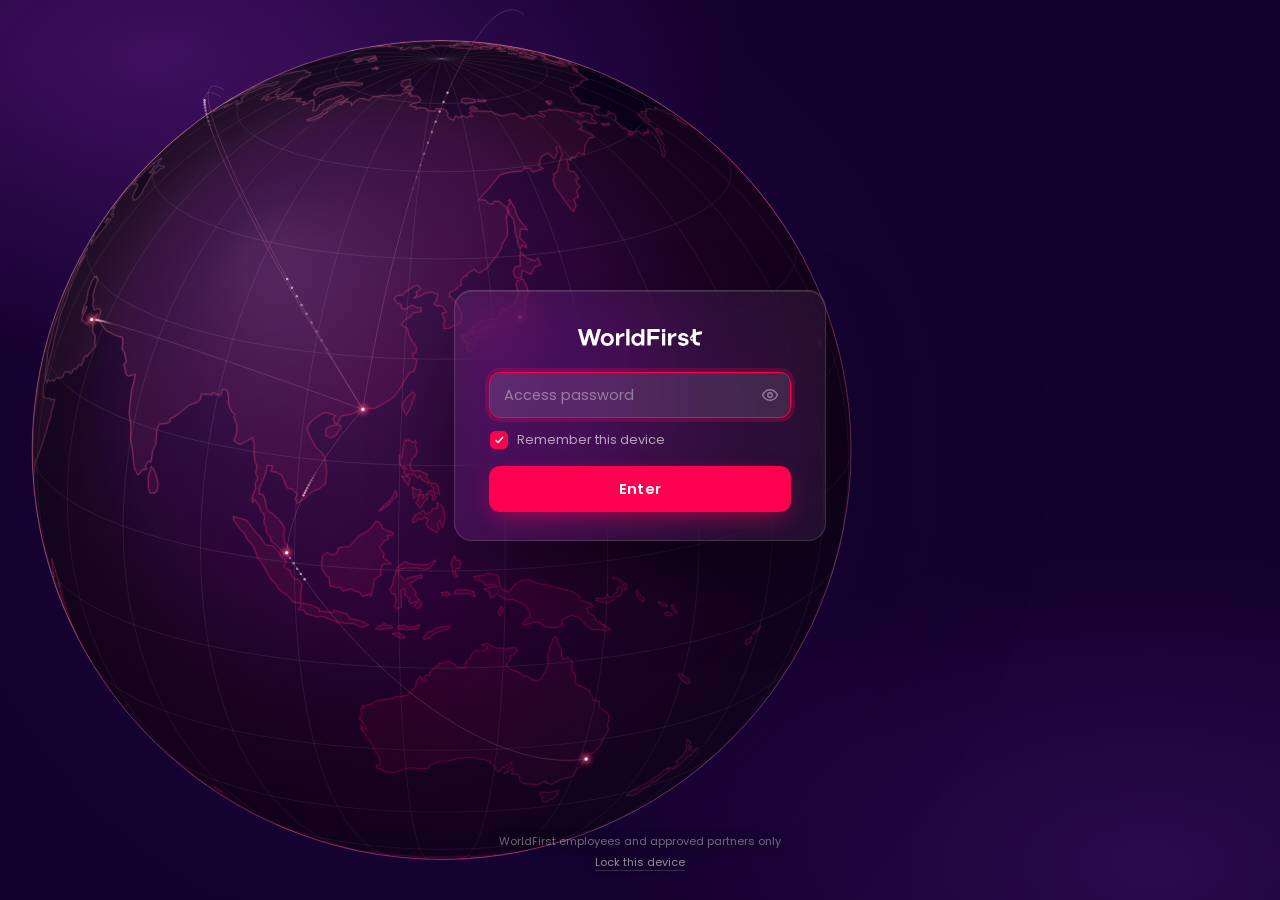
==== commit b19488e3: "BEC Agent: fix method step numbering Co-Authored-By: Claude Opus 5.5 <noreply@anthropic.com>" ====
--- a/agent/index.html
+++ b/agent/index.html
@@ -135,7 +135,7 @@
 
 <div id="content" hidden></div>
 
-<script id="payload" type="application/json">{"v":1,"salt":"fNkaouvwMIxOEkF9Q5WOUw==","iv":"BFPawbO2u1oUxnPT","iterations":100000,"ciphertext":"z00jYnr0/RfOE85qD9BvNOD9vjOz7QiPwX34VtkN/WGrgguPUuwZiyY2rBm8YhaS+WflEVXuPvEfqKZ2Gk5ehsZoXP34IWpjHbdK1BDESUJfuQntET7ZkEzng1KcZlBfRenqtw5MEgS0UchjnTyUfoUuAYziONxa/6EjwGJ4NHc5a/WRA4MJlpVFwnXpre2tdE45A23m8c2TtBLSjerbQI+x835RipUUHBOcLUK9QiAj5LooiVZV5DsCLFnDzsLDUbs2dgHNDMTLVGrtjdrm1iV6BwardYtM8MNy7WtkdUcGv4kWkeaU35rV+6eQHcGMJFWmlztiTNavRdKJdULh0n6d43S2xLAa6EAf41zSE705mIfK4/1TZHLkkvplePJJQMZEZF9K85ve6XYTw4HHYdu2wzTUPr0gsKpuQLiee+XtySX689oOhmv+ie+fZMwhQbErtPj9Hcep1eYYtRlrT4Eg/JNGo5lm7/vTUA+LAxDyhpoMm7m8S0llCbMSq9uAwkmsL/C12XgkgTqeV/YAKqyB0hP8PJ9mfRRTZiHeIU/fNQjuHMpbU5xdAFlodQIj8QSrEzlSI+NRl0IY0g2KLKohY28fa4vmVel4h1OP61OOuMXp1M2w9LP2zaTttXac4zU/KCVgJpDig2PYwNgkg7JqQPXsWZ/3JjaSgh7SC1MKzM1N4CbxpN7jeAGGef2V/6iARg3KsBz89ZCBHVuTSJ/oYXN9ZX5SVAO7NO+N6PEqqcqCnGWT+vlSwUz3IYIFMR8tzK5uhFj7tq3YV4Mon8yfMxiRh2LKwa4OrLbTIz0pbcFpcrUxLLY+QxEXwF3xDgs7SmrJpUlN5F+hFkFLlWJ93oto0gi+Aa5Cxyp/vjpHuVM67n7PxikWUSuH01YzoESTA0/RDv7TYHugtOsi1+EEmNFsy4PM7uLYeyCI8JeDWDoUptbyxkDVQ8V9RBqC5pqjLYJsGng4PrGhuL+rUbBrzztKZRwPKjeHPZZwdgv+XvTKpZu9ZRrhoBYWfVIdUuoJnX0ouWuP6uSQttVgnceyJEWqe5yxJfWl5RU8aaJNR6/b1Bw+4H/e7BtYDuB+VLi0KyzbOegjxCFVDiqk2wgFAQJznLTf8SXEZuJaQF7WmxO3esg6UVRlwpDbH/X7wPXwEXPi0aLANwMQYkMEJhngs0+dWpRR4ez3wFJ4/Z3+CEYcIVfdIMOvj87qGND8sBjZykemQD2gRk9b5D5ky63sjM5pL+t9CaJBfMjkmMLwHB0bJcajvDGj/3ea65csnIpWjFzkQqv688mLbo1OMlblNprUUUBGFTViBWlCkXTykN+zj7RKvxnzA064kzWNGrXTuMcQ48WLM1gXqGRbacLRdF4VUKJHQVBzdj1tk/yirNeAgS/KIyC0ag6tMYbMR4ULCdXqSpRtiQvW8tT5kLoWoWG7JYt0CahAviTGVo5SA93nQcbUFLM1MJSKMQKu9uyUMA13IrXAY2wkdEVHoo8BvDPl7B/bYYrGuz9paU3DNceM+fRAr3wGLJBj8tXzi/ZHrI8DVuUw+qvda/bgg0BvXFeVg1YLOgEArof1qDKszN9DVhhzKaHBGzj8DW2nnyPjehzLjAnpWu7gZ0KFvNx9ILKRJZHOvYlQPGkR13gBnhfEq1a5Lm8IHov5FbncxuMiyEcu7g9tZCKkxPDNDr3oN4ORpPTM+JsWXH0g3hVnNOoTCXOGj/XjyLpS2tW2ZaRPbWX/gZVlcggNaXkTozjn7CAqoq7MQ7I63VtIk16CbrqTuixs7ayd2rawVBGiLizVDcqUdmkt1iApUYLtPlJfkz4SKAAh86cZ0zcJLC4aQmsyevaEL8Dex9I19eb8F+nKFonoQrtH0T1/RL3j/Z95Hv8m4aLtoQUTam7VfwwYGojQlUxn6OqZm8TPzcOte80zI/628LG9uIuD3TJXoYpCL6zBC7U0AJ60Tmfe3GASh3Ui+Ccb2aXx82zEpJYT3r1seoL3KUTIia85/WSU+g6L0CeviuYA9f35CDaa3jlSf3EjlQ3BbsvmO/pWWUrR00jGXL2muY909VyzKc6wYxnG4lLdm2c+NS0752Tn6NCYG9xRTay89jqgh2vS8+jzHfk8+PssQviIYB+3lH1RVvlXfZVa6jXS3FNxxY6RbY+990debr09Hhr8AcLfb5q3Vr/crpg0ZyR4bFZhIy31yWhg85FRv44hsm5eUcvTjCe91pp/2366pN/evSBy/EBCeJD8mayFP9I9g+GCXmpjFn6kSaQUhNvjMSro2RprMG1YAIGXswEEg37cwx3TeoNTbTSmZCmGMRw3iyfz9dC6ovw05MbGAgnMA1SmVZjQFFFVX//Qnvzb024MeEo7pTC3+7Aa8mNXmFfS+6NFoYWpwmI+0TmJiSk69NAGfbU1mEe/i1FmWe0TjzlX4yCLnWj6ZPfWtrEwY3yU2fXXEF/FpdLk7mqSPJIDuWTxrxmgOSD1Vf1xuHVabxpOSmBHM+TgNp11VtCzDDlBB3R2TK3nqXdY15cPfMO6PqTgVODmF1tHFF2Dxmx/+d89ft+t9HNRX7WUPQ8RZBBHsE7qdy4QQJnheEv6D8EKIYBhY6B4mIVQt5vPpNGuW2sWfHdcV9INAR8DAU8oreNVQFEKw7+vOKNn//VgXj4D8uVLvZ9H5Ec9+GhJfKIARe3NjQutu7JyNC15b5gjEcUziiQMo4QenxeL+AQZ2666VcJj3KeYn5FaBmzmqMfGHlu7c3Y1CxvfuJVBWKy3BjGDkKP/0DG+bj2OZ3NKd47rPqBOwwVMVkUTiNsq4en99NXg1v5NJoaPYeUC+IaYKV0SJ/c9Z9wv9yT2JBhBV7yih1FrytfOGBYM2qjsb1Cndu/nUbeIBgU6Sfl/UK4HLsEG46ceHYYSZFCGfIvPuEdzbydkrFcT4J2iNkJjc+IJAvKe584Hz2WLz0r/bW8UEPkIp3Swxc/C1YErxBBIAiXK3qiZuECUruIexMb323Wy0iELw5se1KRAugyP0HIW0OGgE2IseAeSdNJKwAUwfi6t/l259kfNVvGP1RUKySjLDmI2ISL3hOISgSqLveGU7U13v2S5R+aHdhWs5vLoHYFOvMZSC0PRwpYPAyflbY3ddn20OLHheg/S04jRT2JfKkLxbtNFoyhqr/pLBwX5ktsYZ5IHzaxbo0lJCvO6vIG6fcvnnEL7NmBUAWS8O7WEgh5nQ63KlDHvkX92fTB4kLCcf6YvLf5Cb2nPP3GU0PQIVOZBTFmheKBZkzfbLiiyoTJrL90U3jHhdp1vz5DoQXTG1IhW7dtO/bz0HIJYXv/jL51iaH2wDFcROxn3BZw5nPn/[base64]/Pozy2yicj7yT4YKUjARE70IfMIa4mB9ZHFZCt6aohtFrNDp9V3LnN7yyZwUI/d3LhWZPOChmP+b7IDHeDmwbleq0APkhIujlfMAqEiYST38swQUSjYL7s526ClPKP0bBMyZK7sIcm5y5GSm2C/SA4jnRagaQNuAkE8FWYwIz6uofmp/RalHKexvrCogGsEwyYX6jeQw1vNtYuchaVOym2Ta0iUHK0OhQoGfxy9NBjbG6qZirY7tiTS1g1BcynekP53sDnVGaWlLrSYATizqn8lZiSZkJdODkrhCEjYvylq3UFJLMUU+7xJ4auwcH7JVCLTMd+cNNxoU+zbuNciFXs9vfWG4dCrW/trPJLxLHEIzc6le20E2GgmxGYptcnvxmUqC1R6fRXOOjJZBeVa1MmITVHFGoBvzVLXOQS7j6258v+wo+k9h7V7Ygew3edkAEZ+j7SaLVLZRWT5sd/DaR8UA2i7VNy3qRI9nB15VtONiyfrBy3SAg1J4C9AIb6Bbjs0D6mnLTqrOgWN0spVxkyi2Z7lMieipS2p+LHiVLWUWdiRsMac7bqTSzg75/kZXqdfQOHr/QFyO6rd46k0DvT+9BsFRsFmHsvMtSK0Cld8LG4JslMCwRfDPnhje9FsmUrt5WP88ynCHEkd+YyK8F/RUlcqNzZ6ZREKYmCu5DFyS76BAORogADn05O7LogqA4zfRcV83zascQUXAgAZ2p4wv0NAzukwoCp5/BRj0AKMKJjG7ddmxkS6D6bJ6EOx8FNeL4lSFnuueXtG56eI2/EknVCyt85He5t53oh39mtoagSYsZnlHb+8arirD6eB74gSZPhBScqSCh9oP/ssc5Ykbl6hnr+PlgpPLnslgjqkGGPcHb4ntQndOZ7L5rtCkVJjIvqUActUAN39UkK8gWaOSZ4bSiuGhU/oJznAz//7+xTJ/dmfh4QccuWlisyQx2W85uSfH0A0qzkVU+PLa58DgwKub5vDadkEY9sEl9NhByUCA0DB/UXdu8v2jXRZ+TL5sKpq6vybtiLwikfXhDbwdkwR1XUWdLvV7N41hjZJqLXX4kUncL/2iRAhxnmTRL/d+GH7pBz0s91MxRJYUAnnZpKWVeEyOaVN/OwYcCr2hh8nPydklRIUUPtY8DypFMGit4AyB/5815bJH3q1MmnGCSzffuODKVxYiylvC8hb7TWEDtNpzmhi7au3N9YKYOaCpCmUBrzTrR4Twz8UWdkE3fJ+kXo25jxokInbCk7JwP5wI0kW3qJPBzPVIgENTu08ns00rahmcvi3t/L01uCAtB5fxsOqjLZtEdBE7xyzEtDGkhPfioSak8xSyKeN4s71WLA/eEGCv9vJQoy35stXKUqzuNpiJW7xJrOMu7SsAj9mpU7zFI/4XcYqYV7iwMLbm+9ivDD+wYZZyZfY0AipDV2N6OjuMsDKYb7Xcpc8Ez0sJ3VGQTOA3zsR3sheGNdxcakuDA3gaitnQldHru2B/b6oiAjOwtKEgapnebey7ZUeW1G2/cUqQnW2gtuCEnXl86Vvc56XkAdJ5iz3sAI4BQjVDi2kf3R+sRuH+xQH6Dq0ymA6i+GIqASt7g4GZc47SjmNmA6dUTU9R/1wSQJUZiMvJehPZxskKFnKXA2gnh+5DhjRdwaUrj6S8jz7eLVmxKrILO7P7pFQ6wmHMnV9OCvMpkYfNxwtsHsKMgoyM8nJa9nnoL922BXHcjfu/UTdMceGUn6G/DzExb54NUHHpXPlVTX13SkXOiLeezd7yGzMtwwGvIhMB1cf0dbRtuCY0BwEDjBmnDgcHFYPU9Nlh6VbfKJhEhlgM8Hu+Cx6K1FwuieIWllfK3Ny/er+NxakTnuxM5AmmCcdBTwDJbYN96vF2B/6pzvk0fF7FZsb7RFi5KhHfephBWXOR0cJhWNiqfwlkeco0ofSJT/71R6wn65IbFbt3wqlRQ3jfXfE81K0K1ICKnvrE8Y/JDe8214Np+g7BC1YOMjgPNn3XOlDw9KDoqxJ/O73MDdMqdwDA6NIyI4/Ud5s9kyNglV+W1QZKEV8HMWaxaKvxhmQMCXkPbr5xV8YxzfcwAHeCdq0WZa9DPllXIaadf9Yhw5BjRE9PvCfyHua5bJwEhcEOJRN7rWE/KDZbx5g9U3FuWO9fRN969HZ85UV8VyUWmh2beps/ETZYQjTaoCUh4cBUVJSBICV76I12uOBDP+8IxKOvoMbT6WIdngEt/TDQn/FXgKqPWOjzK+xOlCOtljeJ+Zk1SuO5YNMO/zKIOMvJ5ANeYrCbJ2t+TZG6L08/8D+zZj0ZldA3ImXoo8xJtHCzlASE0QJnR4Mh1WgxXVM6MCXLQUS5XOObhxWygoEwk+uLsZgG3o5kkR3djXGNcR6dNlHY3ZvVmmhfFL8uuLNiUuiLyOTdtc5+U/IxKgj2QowKzTaZviyFE2s38lRoajmaQf9J8S6CsSBawDAIMgnEkspFvdkQ/8LXj6WB3pc5nUgJbPgbeNMimj2ZX4WRo1+LtXgvtu7cUQkSil2oJmsqnvrfurGNhqbsIPslQ7ws0CPeYD+rsNEGUeZDnXoxRp/[base64]/3G68Aw7is/ntt4fF/[base64]/urjNDehKE+uI3aapAdblS9t9bBzxcEco27+Ps0Oe6ghP2MxelF7ZLaZU7KTWzlbmPb2vg6+tQTDzNFXvRcMwmWIGN4GegbPbKUMVFPbP4P4Wr7wcjDdJyJigjNWsi/06qisR6UPiUZLp3UnoPAFMR9Yy8mYJeHoGxT7ZNrS+YQOn4CoSSw8upRbGze83A1++eK2mkiMIMKeBmBfpl+Fr2XY0PjNXhfZ9gvrxoKSETw9iW6jYNf+OiR5jVSn+ozz1LuMZKGwGxgJua/L5y4OZnBtmt15ZLmNcRu3tUZjnSlgbMDHhOXYQNzYrhSUFfDb8mYa5LBQiTalJRGPqKnEwhQmNqtcYIfjIuN+iH27bNd/VGOqGZ0WlWuSfXGybY1SYTOUMV/zp+JX8OvWq0ll+SNmsYcd9/A+4vf1tlanvrjW5R0Rj3z49ROrxW8W8uFZr3YwVW1aSla33509OPOoDhqI6LjJIliyARbIUnbNZ8DGI95ZhwMmS5q+idVvkOPdzrtaAKCA15BQuSHZkRXq5yNAdfuON8zxmgBZaKVhgG2emqnFv+p/sqRsG1vbSaI4opXVhJYcpb5DSc0y+x/U8YpYi6QJBtK0QWUgl1hbAc3cY08AkGFEPDsD3yaDJYUW+c523Sssf+FFSVhoN4M+EtfzjNewG4WSPQbW/QGaOAUkgWfuNVLdaRM50NLUgpSO/[base64]/uGfmPbnqaOl36HnYYcnXqfRj3o/5UZAzd1d5+fTsrmzeL1uTBZIDTBj/cF2qtGUWHyCgUclwVA7Yr8Oz54XzEwvNf5wZcVfg4/ooQ6vu531xcXwG/YX/Pne0fBuL0HMXO+Qb8DSGCI/4uqwiqvkrNPT4rqlK8l1F58oO9QDawNiAxPru23DvFbhRHRT66sZVXAUSQujxJ6BAN6BBcPVeDN5AarTvDr2u/Ets/ibXW+2hlkBj7/Tf9cUO1Kfx5LzYTUcV1AjTADu4ZmBuPB+UBKF+xlzwqXvA8LqhJgd/od8obZaV0RVNwrNggjuERpOcB9pj6lr4DfQ+xs7AuMABfNx/[base64]/AKvxh64Z1bcAPoBghW3S+6e7uId9E2o8WTR5LgqBizPb2WZljhsggleMKepFJbAWF1x6V1DGM5NkZD7F3g4UM5v48m+8FwIhCBBoAvVcQySVicamtTAYKxVUMyXJ6rRUFqLs0tjwt3ucv4wBHh0J3TWL2bhvKnlwnrNJqNIHMgdogQ6OE3ur09MHlQ9/GKaPjudF+GKianv9nvDq2VRh6Sv8f019fnrvWcuWVyLc1WWwKnjdhM/EYVzRMJ1N/+QmrV97obaF7CwOqMrWG8+QYlXlN3N5NAVQBt8lJhznDreO9TpChZIcoT63NtnDr6CZ/QGdakzD9RL/[base64]/jRHkvCeUaq0kCbpK1qgzvRZ4IZg4tJ+dCWMeGdDZLnOAFw1kA1UMjHALmeT1X4gIZe3A4TdRZlv9mjTBI7f/RCfBt5n2vJfQU0WqE1FJlH+DjdqwKm0Dxac0VwR599pJTVUTYXnEwCKsc0v7H+qeg7SVhcJIZSEIv4u9g7jKLihh10tSpNVF70jw6y0TL9klN953f4W8ddYxIf2/xn4v7IuIglfvXdi9LpQ2ZIXrfaQ8UfDISlonqBiIaV+QicNk9qa29dBARWcDuiE0b70aqr/[base64]/WWf6zIF54wyZISoUiPz7h6mf8qiUBB0RxxcGpC4kLanuf/Aon0tniOCvTg2cXul49JBM/FvXcmyV/Khje1utno7Qd2xbrILr++2RfqCvqwwLPKfmRQK3ikQPDaeNpIOGFsS9k1OiVJDT5imr2qoLJezP4bRWlCSfa9FcU6JYHTeLWxOZQyCn/+ujLFaKKfBdRI9ncQ5W8cjCUnMwe9phN4KlGIsM43wYG/4IsLY6nzMVz5eR62uMGL9lkCoPNMP2EY/iEqF9gNRfVH7EC90wXjX3lr++JXwndv9KrRb7qViZ1pRCuh3ZPQgg+NptoWcitc1IuCgTJCRiLJy0CdTdwrgfsRd68gaaXjZZXJNRLchmZrYcoFx4/fY3YwDKl4rC0eW3o0P7YA9eGXJ+xGBbA90pGs7kXqOz+edjqy/MDxgkdxruqWwNrK2+KikJHHAR+GypUGqEERwf2fU8hIAMPk9KXhTedNbQKfs2Y3OdfUWiML3m2OY3UaX91PFdsmHCizB4aYcmnqf66RVGsvPUJqSIgZnTifJj82hBO3m37wf3C+ZPbZR1TBb45+EHueCERG3hkHOt6PknI/S3X4CJ3+Ho4OKquyd2zT9035kgQoELJrTJgPuSV27h3Fimoc/5Kkbes2neHYHgsNVj6azXsW1dW8SEAjWjpExfQkPWYUSbvYIsw9kJKrI1PyAhcgeofqHwcE2RCpF2+vb1zIxjZB21XRz8TixrYRTy12vb2ZVNKeDsHMavTQ0rHoL/f1Z/bCtkhlnkkp76GfsNsKAceO/02QCFOKbas69SYOPj0b1L+M0NY9IR5qfxccvbahVphlvZrZxqV2O7UOGivKKlHnXwRJP4DfOP4Ill1YMm74Ds8tXaWKTuqci24dERcVOnnf3b6y/Dr3Up5h+yGoMU4Rab2Ifz/h1KK+JQm1hf2RfB2seEasStRxEzzniNX90/OoQ+UisgjhwGKfukxCnQaWbc7go5KZvjc2WPi4zD+A9w7qpewfbS8rbEFshXTqjKazBnGz/rhkiiDZrGx/Rl9PhvsqU8uALVWC0EzugmR6y4oHhOZh/iZAE0AjJvvrHsGx4UpVcvye+srKtnQ43qlovo2ImtzF5ExftaIDWnrxlyICJYaBTcancoxX4IZ6AME2eDKLQFLzPZkaQfdv5yMWWKB7F19aYF6IJRqCSiCYNMv1JIrHb8dBcdQiHyU15KsQTZDOvSROkqozlT+5h3oQ/HK4KgsRQXg1SMEEFoZGA3SIl+vMsg691ZnhUEKvcfKJ6XOY5WrS+f9eNL39GoN6LkghN2iCltyBf8IMLjWWBi3vKifqWr+fZBD+9dzWt50tKuhSJ8Sc/hLn2PE59DBc6y58+zJ84CFEsnWD9aILrIZf1NFQS2mb1/GWZZhluY8c6/fQQUiIrR+gZhbVc9yO0GKwbyl+EI4siLUtnkJmJVFLlZNMi1zVPaHWU2RatL2agEKth/8oV6Q9p2q9h9tm741voCnlAt5RtwbncWITcocgBfJR2fjNDS2IL1dJqVeQNbDx5GW3PU8/tLzBjw7IKs+foXakyoj8DoChq2HJfK0fESEa8vyRcckXIhQMXVu/HqxG+QdCk2yB3m4EcpEgIVDUmTWlbDnrbNrtGe32u07RxdafNZxnmsrQ0j5uxIPZKB1/tm7LO9xEltfaKN+o3oYPeLuAWfHpW5LOY53UkPkOPAIyiwXWC7ORqtea2d4keo/z39k3YOd+dBZMg71mzFrEC7zUDkgoCgwsHalvtw2t8xOQS8Z5+TeROWRNIzxjwE7ngXmg6ZonS8EFUjfm3FADRWkR/f4EEh5Ta9fkz4HoIEAV014WqyKl7XmC4x+SiuEenz8AcZ0zagtiJrrUoT6GRkH0a7i9VVb/1talQmAgksVrtUvhbF3WrKKV26+Nhyx1Vn3gCeVkXlHJxjzMrxpLbiM7YniSgD2N1VEr2l1uu3ymSeZLVyMgwzAwmcMMvP2/4XoVOXgd/XHrz78LJEdxYGPmPn0gMwFayqydPqsIvG6flcVhXdVn343e5sti4TTW7KlJeDCd3GZ1uACy8GYHw+9SyOI8fOU9OjIz2n6dnSxlhAB7VVojQECo7QudZo/TcJkTPV5FZA+t1GE0zd0oOEzVPWHGlI8D3sdvzNwjJmOUdK1Cs4rIZdOp3BvBRHguBkWWrzk15fTABSypUUc8mDp3kS5BpyQUXQo6TlQHNg7J0RC5xQKCbZIoP5H/qZbihJr3Nl9HCYFsdMUhUcA+hsT3+f+4J5nJL/[base64]/w27l8P1we/APzaiEZpdCotuUI1FJyzfRVs4Vfo3HA9zxSbePPi4wruD15/zgrGdLb1kUBsVRuPo2Ff0EPN9OuxCfL/exVjC9MZl+MHJGgOErqp1Y3WQd+MFusEeuztrOjovK5D+Yu3SSnbV0/27eIZTWdAKAy8XVcXuafnQ1pb/nmFwi5TDMQxC4s5xoFiCqTjpzzgOcqVXoal1GSVsH+9IEtwZQ+Ea7cz38Ollx1leEgflZL6nlPv61qRPriyyZl89WI1ylzj+jssHDas3xNw90ygKUAaqXC9mY7QcgCuubDaEXFKh3Q8ttEZ/u7Mh6h4PCcQuFSF9+DdG+5sS2R6RK0yKm0oTtcITG+C+7b/NPrPn1gVjzjIoDLQKn4P45/HD0+H6jeP84kFZycnzfU/b4PhUnFdWljrB43642AsRJVwL5G15u8pyAnXB1hDVhFIuebhvuFE0kZ7XaPaT4hJ86cLSsHOHVBWqx+QV1/sLsRRYYLDsn/sZ8eDJMoVSVD98I+hp/L1YQRO0vwjXVY8ghL5PDWb7BY1P5m/o4G/4ttre4RoSKGJFRsMzspMdrQOBnBmWoW4U5h3sBHmnv8DWKVrGN0Zn0f2HG1akdboLXkzXfwZvk9N0iP2qMhtRklTwLWEUuZNQqzIQ70+RY8E/n6I0S0XQFuoCK4y8Ds78DxzadHaTMn9HXTfeJ3f0kj47awPEgUNzgWMqrSw5H6kISfvTkAFcXBAgULY1ico1T5NPigV+YbGBjCB1D6z3xmdS0IgHVC0pPmYbh4/vTv6ioFhL+znZc9z7geQbbqtNO7zHVyBAQvoe/YYJ/ErujRpqtwM8a8D1jmiEIe/Z1QK5hBZkjhy6PmInNZ95d0xenL/xdeSzLP7wgPiTVXIUkbpfpC/bXl1BepMZQ65+ayv1kGeu/GC/3wTIoPkbgzilVxisUQbjc3ZVlCLJaOX0UQPEA0dHZxgdAgMeHw5/aPDLG+mPxKO3s9k6ilSiLzOoc6Ne8d9k+r0VxCnToOChdnuS1enEi+i000tobnOYPHn+j1BlsAhaN2Dl28GHSFw1J+f7Ke3O87R3WlIw0iMjJeJiz7ClkTcBtDJZeerNVm1JjZhb0/VuiRsj82u0I+rbxz19HVw0jlD28R4MVOfL1mrzcv1ioJjte+17V+xQRvIxSpsj7K0u72mcjGuOTaIz/21IP2os1GsLW197aQr4kPnj1xQH6R28HRFaivlUEXVZiQoMVoxaKqoi13d8SCZ+B805xGJm05wPy4arjd03960BemD4nmvpwySBqlUe33gnbRFzKPlcA60V/rIcw2midDkwE4jvZBdM/w8ix49wwFqru8sDEF8o2AnimrEVq/1vBunwkcfcbIo7hvGhF7j7y7vY88J/uAEfY0rskio5ATkaxUeyXmqHE271jr6cj2zU3DcxXDQSnKTmNNjpqjGI7/cDMFuvPL/[base64]/JGUZ0jXSc0BFEYevlx6530K2kmCL4JACAsb+YfahJwbdlAhWWkHM6OeASQDr2iuqKobti8VETDXiEqrmz+4wl9nVWnfwTEKSFzwDf/aK6NdG7a0Jk/ZZyvjnEiiFf6f0UH4l5yflNeaOJgx1r1lpHeewEjgoMgG8GTUq9nLQ4vMqHxCNT9xT06VJNTzDQXAhZOO7V1Ra5nY3h/CZ7zMSrdII77WFrDeU6cqcQKk4mYl47AtYzpi/HAdSFWzwnx6Rr7h3wjxu1t79DHgKiWaCfODuEmI5Sl6RoVmzSryvQAjATcPvrq+xTnf3luDOEDpb/2cEJRZNaYDFEsiXlNu5sk1jgCKfdqQdIkYRpwc1vpij7onp0Guk5g2DnvTvQZfJQJ57Ot9MhhETJQOQJFIgYsuF/oewFpXp++YKlj3J2RZG1iP3txsbtElx9PxfoQN+9lcTEJeKpCJnKJWxz/eWCryFW83jG6noQwv55Z8r8YBUjR2c4yJSnEYkMDDGAzfx+1/1mXKVQ7b1N4IetuNYB+ZpxR/i/nICt24FaKMgXuKKfLycgEjD9oOamAhE2dfndTeiaFHf/o38jx2T2/q8q4OXlZNT/F9RhuSxuN9CvPdcjIizTgvG0DcZZx8CEsiRql1+zkYhOjor6/BEVa2CqPkz9fAUuF8zvaY7XphbvfJ/wbxcN0bI6OdsBdsASrRM1JzYmOv3cMfCRBL4jEHI/jRcW/+5d9JWZ5UA7HaTfzarsP+gwUmsdeg4ThS1b9j+othCKapBGFf/u/1xsQtRFAEfclez/q7xy4hIiqn6REKHIr6G4DbHpN/e+GANITSiDOrg4RUyW23DH1uGfIcjWNayMKJA0i0zTl3UVBgZ4/oD+y1f2Q1cVLBK6FHIn4XoA17Upamo7fufoz7ZQWU51B8GlQdSVZtegVKmz5N3mnvFBe3hqnlhSR+pVBdNj+Ewihn9yW57gzxf3BB07F82nOm6hN8BPltbHHjoTDl6nydT3p8ph/nuF7yJjL5Y31z2J/dFNpikBGlFWIVRTyTV17s5puSvfa6g4UJHpjslkLrrnY4U1tOUe1E56CqfrDj0Qr07j9xVnzKKDE3Hgq9ABibHpJQCMREk501CCnJYguZvb6CuIO6gmDQwaki6Ux2SRckXQe94OkRktZEaH1jixrH4eM5E/ck5NoDJ83sqm9uN7mA4hegtz2eVVWgdN5H819xWICscsXX3ZdyA3Z7Ko1Rfq/UaXlKw83QW4O6H19qU1on7T49IDUyxzE1z0YeUGqmRugK4T9/5pyrLeGuUYcYnF4jeUrYPY656D+5WoMBZgsHnD26XLLRgiRx5aVcti85I7suRmdyIW5PAr94OhkS30CFpCKctr/pUDXmrT7iaMOnfIhtm/YxrNOpz8TpxGivI1ebL3a36GvmTUmwb8D2riN88gxemOxEk+TuVe9j4G+Pn3L+ZEVLmxrP4Hg64U6V3jypVV/Z0NthQfXj0FlG/9huvfxqI0+iy2gvRiD/Wgfgp+Z1DCr4dkDHyCvMFD5qJN63KBZR++0g8YGtVffh1+u5aDyRQKeepdFkCpvSmdpv6N/JBTkgljs0K7eDSUa1PTgCq2H3liQki+qG3C2NmJFDXkyn1TqBfz6rWaRfgdl2UUEw6Y3QKi71FyaA9h8/YiJ8L1QdgOXJlg15zsJasAUrmCGdhxT9DvlaGW12bjaU6/8lnGylnCjUb8tnzDTyYNA7F02G1mP3fLs4+Ovs8+dsaQ3zazb55n65x1W+aJBzD4He/+51nAUhIjHFhnUM5Au52Ddke6hSR4BFL+4ZJEczrVH7MxHZfML1fEjKtuanpk4z3iqzOPB4wEM0Vc3V5Zh1ifXQfxKmm/SFGngN8J9FCjkYA0mL5o8yRVkXWtYBBv/UGXbcfhU/W6LFp7sTCuUoXHBEtR20LC1uTLBpHYc+RxWBM31FzcfSyK9SbXt1ser+U84+G3fS346IVduwCbTjHaw3DQ4DIWbeVu6YusiarttTLQOloqAgYMhgpLz/[base64]/R0eOtrIx7Sc1zHYQlv30eEzfm/tj6gRn0PpwIYZZ+DLwZkMhd88hH9pHJlPJhV3qhslwwKYGyMCLmspEymC/8sty/WCwGj3120BhgwklKXMtVLigKk7rEnmoXUsqtgMiOhwd+B98KfVxeWKjZynKBDjFYWzFFD813NbKesNyIJaT1qpH6f64FkNfvp4NIJlzcveIUDjugWjj200sLkzIF47GAEvfg4hKxpsVsRK+yYbZvB9k+YJ5JWsy8eKpmaOD1SAoudTDsb+A48a1VaEy+x/ovU2S8ll1pJEzsARewLWRBjmNimeWOSiGC33c8srW8O/OzU9i/KaY93T/DD6m0WsWQxbN6o+M16ZyUwicUqaI5c7mwL+HoAK7HuIS2cLj/4/OMtPCrafWp91u5HOEUWaGlB3Fvdltzaxpf09dY26FOIbO+YRnMqTEq6UtdMar0cEuINbVATMNyE3avyf8vmZKKCNKIbtcixNHNn3rl2NglF7ROrkA5vQjjFKokttyPlX3LfG/BKHwmDX4GPOPHzR7gr6e1j7qlCQFdrILAUVFlpWiWeKwjeurPbyHzLyFj05HnNO+IOX5XgaCG1Wm3qCal+upT5a+gSfsb7RHfAloRuO/lipL9qO7W/9PhFIsQy+otVB7Ss293ciVstGk1yDquYew4TI2N1qMB6P8Gec9q0eZQqStwAxby6ayzZDLjMPmRszySBU9bnHCUjlUBgjg1A2TaFRxvaa++oaIsI9231/r/tG20fiotNQvbmyTdHw1FRwreIWWue8EGI6ANpnlF7Rxmkl9r6zJI1s9QIzc5Fd1PFI0NN0n1IEpaScIpM2JQ2/snu8+sEkZc9JdEQGRzBIELiLV8aVl7R2E2EflQQSE5uLVnLOQ2buXvpYqlv/EVlO2RB2ufjSmDN239qRPXXhSM0IJVlqW2toR3e3eyfes66w9feopKRFa0soBcOYjryhZ7/KSS6/d2olS5lPucjnqZTf6cV4259r9QxQ/4QOKHsNNVVvewRHk1lw8wl4gBnTYs6og3cFnKr1WGO2WUai3driXJeESmJhcBhHWwgXCjqpHm4YE+NEDMIIT1mdAl8Fa3MLdbswXNrceVEz59S41bsDRBixVEhFSixA9oSXA/IVdpSCHo0uBSI5/gF+pCy4u513VnEBN4y14oDe6XaDNvBXfKxmmSki9eWzMxEJMalTpE6WGmJmImYOQpIom4YFNgOLQKlnOISekP3HXrbnGfB3FK9gYq5S9ehTbIbMm22Fs+xFKLc1bkeOYr1NsY76skYeEgHMPWk1WKQPFPcmHvXk01uTdIl5asju/4REW0WRm98r/dEnst4ofevjG8vwWDfZqy3fSoBVCsEsoYjb55v2FDTr0raK6ivw8BE0S+dp/li+J9SLTrmc2gA24syuLnnA7mFrVZL5MEKUMUTOPS0e2PzHHCH0tyBBrDeiDaXlf2HZFHzpO/xlOTAfmafTIyEvJKLhmatMunxrY6lLbbIPN2KSCOoCObMmGuGSY1Epe/p4m0RP/JGrmEJrDbnrFIPbgQVeSf53Ewf2ZYWz5yJKVxLCqKILubT/8I1r0rlZSyPtn7m8L9IsphAg4dZiZP1w+aI4tP9LvtRyYPchnt5udErMdAuYm7hueTA1HwU1cHA8HehxTwNXUjKeO9NmBmbQWy6Bh/HN3bMFPqfTCE1/S04sxwkfk1+WLyVO50PDbC9raCBNljrWHml4f06xi25e6qETgHqfDSIMO1ZZV3U7kuFNRDanvt66FAZWr80uSSmmqktx+3FWM/bmDqNoyrrHpD9o/41WbSCqI2gnKZHNrjnq0CGYZqsCQ8YQbpgwtmA0Wu/rF7PgsHJY4/klVpYErw6mdzFGB1zjY6UoQByKORGXyYv9bXJ99LQt0kfheufewSgHcR4NTq7bap4mMU0Nap70MbRJ9jl3Xkj5qmEbO5oufmCZQQ/vuA2KkPLXOXjWWUiafhW1FLqsHwhqHNX9Dx6rWtxBTMkMOYkGOhGPPGE4EJtNRyI2Db3hr4SLDS0LhZsHc3/VaYRAU65gI+pAEwnOfkMD2GvkZ5uX0bW+2X4bc5rKQy/q/q4g9bZWoqOT8gfeznrKH2MVAL3MBkcj57fmw5gagjZaS/avyoLjE6lpkv62xBSfpn5/sOjahf+KjlgIzGMClO/5c076Z4nHjE6RxGtDtmNTsTrs16mgAqgj35TOaQi5zCX2nBzF6nQ707awGnQq1tnrWGrHSWbU8h3wH8WqNh3XzZwh5zVQI8j4m0G6fON989+Cjo71NfYqhvzui/9ZF2a2+7qIGO4xfAh3axLlSJWp174exetP3u+MfJ3YMCVQErIwVra1fbcXPFx8ZeRPLKyghg3VChIq+iPXCiozK3PTDR87NYVEWWTGl5upibdkAcUwe5f2bhZEW8Wjeexo72Iw2Bvrb1ZB/28us2H/9fD5gPzw48HtmLloK3ytFaoyWxJb9ZZhKR527lBP+szrewR9ST3FF4s8GFCztJlJb1oznxNrcurrin8qxReSU6wv7XOEElX8UtH2wbXo4VtxKgyVsBugiCarG+zwr+G7rRhH27ELiZoD/Zh6F722nKG9JIQT+xlvHZQbJfLyuTH2+sl8mSmkQUKvKaJtsIcyDkzYmjDiZr2kSiG+pgYa6GOCVr/ZgMZGq5HhgIZhFY8yZVpY7ElbaaziVfXoe82HjtEcD4gqWtYIrxXtmZfu0CSTP8CjnYWorfiWJAyJCfD5Izgj+fJZhCe+dA6/it3uzNmfV87lvrlLd6HhsZIwoavUjvBgPCcbIdo37oW2XBjkRU/dcqef33mffB7zQWGcSJ430bT5MUwICChbjMCCaXkRALKc8eUF4hoHFQEk+5G/[base64]/0uQ0Cu/e/[base64]/hWJ1DXzph9Bt1OPqC/aoDnBss24iqK+zBq/egfuln4IDzwZS5N1NxnFS0j5klzYX5Na3Xit/[base64]/KiYmm48tUaId9WxfxbvupCYnSsmxC3mFS05YKWpau0Kg2jBXMhQ2sENNZAoEuJtLY0rgQ0rlPouJC1FajFCYcose98i2tYYI53sjC4tbjwXfy3QtGykRARpsx6S9b9EuJ/Os7kr/hcCozYiKS3sf+WK359d75RTzs4S0iz1VxnI0qSg4Fk3i5YqbSAghQv+zFsEIr+XDGK6GGwwvRtFgUg/[base64]/f/[base64]/sXbHM/6alSZUs4sXPIQmfAGa9fHtmO/9w55tRsNpTfereNrfLS3xnxwRutjIMmwsJGCwhHS4KYcEDZaOHMQnSUpzF+MH6w0elDwaz2WzJgZtu9mgiUB/BqHRNP0EsF06y4ILgssVt9L4Rqfdf1CFJ4hJUAZl178xvYZ1LtOCY8X343p1ZdNOf4qchinYaUO5PgqKHYvN/PAbi51RT4abgTK+F9RB9T5/joFknqpqbMSEAYPVj5g87lreQ9QRpkREX+b9xfD3rMXBS8suJy8LptBtnegcZXgjeSdF94Js/qusAzpA231bJf3apaXd5p5XWkjfSI+WS2dy7Q8CMsW6ldRbnMvjiY6MQwI9c5+Ld+oXHgS1OeeBVfiqub1UmBSv0b9p6ioODCPcf6thKRmveulc6WjFBobdjxrbNAFb2mfhHhcQqLzyokt6sJn0mILZa0Ud85aD7wOSxsmMpD2CYr/LY0UGlwDJ4xHV5/ftfCPkMeU8NOg+VHEliUcL2t8AmXaazeYukD7MHFHVJcTeOX+Oh3KOQStTFXKUoq3VwulmkY/yuGEOBen8F93iCzm8lccme7uCQ4PNUremL/JIsQUkRsqZpaSwtTzV5DjlMHNedOTzNrYbGPjGAvoHecwiF89SxG5ZwG4Spa24YrOE3kHLWrJhsm8JEaW/m22WUx0TkAiUXJSRMuOTL3ygYNSsFbxOaO31XMQza3TdDMZQhsF6Miu7qw/IahC05xZ+ucfa/w5kYkVccWVhNfhNREo/yMgSNkZ9RTEJycVfwkFGwOfx6k4OiZHrOFhu6a8pUkItYSuRee3Yf31x3KZUczdy2IHmpYpi5XOHP/0R3gcyHdia8G2aXlWYkomKDUtAS2Ai8FDYcDuKSgRh4LFOqObCeWBIs7UQEqviqWekmm75gHlEwL1akSEelIhBiWFp7l41fHszzfRdW1vNrA/rIEAUYGv1ZnZ6SpnwDdaM0mHfK7BCZn9s0IjMTnJfX6cmHqLAOIWVn4cUB+PK9oKIHSFVwNaiEF0YxJ09/jLhGimbhJXr0z05rUanbrH8E+lAWbWB34Jtu3T8DGo5PkTZA1Kv3AVCa/hpqk8Eq9gsXQjrvLbGxXcg3YFluHa+mLAaOtDi5WoiBIkEBEzxDcN0cUoRXoafLwy+1uadIdh7CwQW++bbcE3LWXxaDpVbMnuhsMcuLztF2HEw68sCK6kNXEertV3ynnY15LmGRsqevO0tgHPue4Q7Lle8VQlwdtJPMiFKn+UmgDACFfOQS5mPpJ2gdhNNw/YXeeByZVi5YkrrI4vJa2/efcHIFFR2DGK7yQ1RRAGuMd4nm8VAjqjGuI+KqZ2M+GfBhSsDBxpN0vu7W/ePRlja+FoVHihX5+7/LFg129rmkqwLRaXV9ldshF+6jc9cvb/cijJje9nLm4GMxY/[base64]/zfHkwWEE9n8X1gpoDyIGDFMYU++1joONxIoz1xrXAE71Yh/YcK+Txk/1qAK/5MgHZQWnu8s32nxI5iJkLKztsKy9gbIAxk9+fYIvsAFNubb9ak/wTzUqR2BtWihCMuZ/4ob6G7jSRimKgNjoOAkd5vlOO1R51PGd8CzBrBL3oaRQ76NeJZHKhxcV7w1w94429N1Z46HS2Nr/zBEhWiUajYF7omvye+DHe49NLH9Qdy3PQFdmv3CJ9ju3tjhdz0vUaNP1imMaS8e1MnLHJMu0eh4wqGErJvFkybycZxDUtwtxQKJuOe0PE4a3yJYml7N0ROREY+ZDkQvBnGYoqylJnIKXcuN5FOjEsST4XUWf8MKeRwqixFWMlCnTtU5Oc1/3XbuVLj5kYk7jKU/rIa9XIVmv1UO9mbfAedzravXwN7SVUNlIfvhHiSkXAcW5oWU227QmdDXSKfWYVk1Ghfmo5mRmDaVj14yumSJqY/hoVp0DIp+zx40926bZ/5Ay+aQ5uSXq5Tm0Lpq1SURxWFijqZq+Doe1iLk+g+cloccIDIdydX1Lb959PejmTp/Isk5F1JWfFcmil2YmBDC+5bTvw9fAiD68on7tF+U0LHVgqe3OK6O8L3p5Xb0UEc6yH3Zw5dRhKlwDYIhhhWU3QBEhkvLgIdjWNIxw+R4vvJyA2I49K4pdjQrtsO6i/fFm8VsnabPOvfH9Pqe7Ek0DlI2W+SxBisXEY/5ExBpKe4jWU6hmm9bmF/3Kz3l0i5mKLmc7kTLmX57eH9L9KWgP8+GWA/P3UtR9HO9iHOFGHPGRLwoxgHvT6qhlzDTpq6XTwZv3riIpIq0NDpkPVHiPE9e1MYrKUtd3a6WG6QXAcu79KV3UjgiAYmux55ax3S2pMHDkchOAlpnrAC/PhdWWtpOhWkPmtqVJK013wMPIV0zBuFBRAaJoUlegCY8exxFHogtFGfYEjps1c8FLBO0lSxUeb29L8VfnzfiPB5dAskMHO/Uv4MauwgTBPt52eBoXw7ASS+vWPmduVUNUF1u6BZQba8wMypKFr07MT4xJ7EgbDIHJ+IjfO33HH83Ief+glXR0+NEUqnJudBcRwxwBNk2qnp/UNrM+35jajZL9Ei3mS2EOqnV2I32XRkU0/9GsaOi2SdCgWPpboQIfsSQIXL0jOaZjNsPoIYrYYF8bg3jq2sJWeNir5dQqfMRUoh7P966Q0VLzcNzQIXMdt5Rk2upc1NidxXx9j7sTxNE0JHXis8hW8pjN3hv11ewcpki23u92uduASDelwKp3ZYAFe/gfzcdzf8tw5ISoL7Q4SG9qbWrDAGt/D7SnmXOmbb8tQnU9EGdBIaQQme5xQjOJuwAJ8S8RyaiNVAtSetvjIyFO14odmKBJHR1eWdJOnOJ4IIAPiIvw1YDKEDw1IsYyNkNu0jisfSRapq5eSyatG1OrEndoqHjaiDz3MqvUyPj7X3bXOkm/qzrfinoGtieOKSqNee+UKfCYvfyUVEVTTuFyC46HHxpSVBP+NMIxaxr1U69Mrq0ScrX4loW0TlE0VOZGZfIfiibVIA7s1wxcw4OQtgXahuCBU/PgAjarqWhstFD9Zs9gaCk7aOD5b1jLpryySwqLraY0I9/a4OeC3aM/[base64]/YXbKe0iqvLGwmcjt5PKpFyVY3bNq45Mdca60j21/ldSLv+9+8kxjktp4HBos+EIbpW0nh7jblolwfhwZEeiaUbIPJfLtZQzYeUdhFG141scZY+sGoVfBsjP+dP8o8X/9q30SpNWpoby8f0UGIlVjdhIlOIP/u/lt4Q6aboaV1Hl/4zhWFKSyz1UJplJhdbVpH6bDlcrDHFPH5zA7MLthfaMbDFEn1S8D60s5EwqZu2ZSGsbKY53lvdN5Z9KNr9vFXzZpsgZksLBGPjKbjo004CtyXF8lr3hOHOhngvimXo17UG54P/tLGN2Ls5eYBAc08ZycL5BU3syUGTFcWsIx7tmm58eyS20ts0AwHfDm5DD5AwUy2qEpKNqkUZPYCl/hrv/MS920mnWBFexHcywl7J9284pj/fo/WTBr9bnl/jaW30q/+z79/WfXBVnEHOIK9srJIzuQ5GraE1d/5k19e/oCYThxXkxy8GovgpiQ5rp/NRmYseTrnb2zZvWjUb+BARa/Fg4CSCc5yE1/+cYVO9ePJkUO1sibklBpuviQExcLB1NjQU8OPIZE+UqfCs5AlW9iB6zLEfyIow0Nm4MiMGC9bzthHNWu1Cy+vedZt2mOEnuUcMtTwr2HuPm1vs1wOB28bnPIeaQCX50a2nZiPONdoklRNGpUkBydyHWCXGpScSi7k/vmYe8dm/SHG7nVQsUR8b1R9Lig9DDa6NXyY+WrJa53rCLtxztDNPNNL3DPiUSiPrO3nCbQGPpjfRBsLK16twe2YlTDMSJwTwK7zIiViQwric05UUlS6Rvw95C5KV/M0MjuFJ6+7KUicePpeJsGdwItClGBaXCIiKLxicn1Tr47Ur3V2MR/CTTyJqQd3vRF2DNNvtyYIHlWqgdOqaO684vr/Xbm36QyFWStbCXyWjTVIm+brOd4gseSTIwebbZR+mxk3spQ4PDsXLz5xFOEek5u7KnmOpW0FHeu0VQIf+MekCMgJtChRLL8/mgwSIpZYQcF5hAefKw9D9t8RMbChHynJVKSx3rJq5LhbQzzTvJxr6sjkKIlVDZyUaAYi8T1GLgurbx3MlEvzX25OWRdXOWq4avukcfJyP7CstX6DXCruCHENwwD6s7IESdLbg/LMUNOVaDJo2MVaCtCaQCpFqRU/wiyxT3qf3r36jLerSrs5A0RxtcP6Ops4CTjw/SlOuK9RRRqJ3+qkq9rA5jWnyVFW8tjrVnyPislHFgWjhYnVA9LT1SXyJT+zSHjMJa3rnPT4VC0BY7SesK7wgdEfON24b7ISpAwB0cl1OXH9+V+Nbk3Fq096oeua8k4vhN2UpJxAs1v/akhQa7BiDPekW4kGc2dePBR8lfkHeVaMLAUaSGTSykeLCtrGbL4bKXu4RgeVuOqbKJkqb03KTxilO4Mq/M/uGMMP3amJndbuOE94QWser5xrpCrhmvo1fgawm7TwWvqcYtXKvMKVfDEe3OrgLWdGAh95mHDZEZtw5jAQ0p+xTV6kQ5a9rSycz3ZB3/[base64]/SpXrjoP5OtcRFRwDVQcvH/4/6YJ/1lCh7J0Ve0tP9U8St1PIRnO3KXZ/VnltVE0KsAEiJH6pFxfvbuhwgeaWxNo4Gw2i6d47G1FbbTD0ldTarm++2DIYgtXu/tY9hg31Ydg83QSLmyqPcknpQ6I4t8PgKIuoFC4YXk7V3wD9vbIvJc6ORAcA8htxGTZwfbgt8E/Z1FafbEdYfdMLl5Mg9fxBzpQ6zFFpv/DvUDhgDT6ekZ+h2jQAjZNaTxtDT3tYF7cegykVwbVDs/WgVtea+Bi8tQaeKxOQmuR0pql2s7Z3rVA344yLOPKAgOZdNBVULFk3RDPCRLtcEN9T+FnKmjU+rxoQAOcqUkdpkrzk6oIrdenN/UXZ532YGM5zL+kwoTWipBHhPlRcqL2tyhvUd8HNGS+HXmrGM+V9OF7UxBrLUic7y1Ox0ZnVyJvTtyAwMSQzfV3wTP9rq0KsnLrrTYDnIgbRoSfYQmOVlwr4jKWLCm1Eczt0/LxrJzcZ5/BSEcph/JJJwA/B/rk4EuegrRbf7hFnqNUzPzumXTHze7svEGg8LNaoEoX2xPP70Rpz8VTI2pv1L4cGEfegBrKpSMPp+8sI3sWSuyCEjQxYa/pSRi3LVbvQYcVJNiT+DHW1OesxReI4X66/oObXRkwJXtLVyjsvR95xYhj4t8A+Ih4QjGjZuH79Em4sKS0uFRuqCZydN8Z0ItYRHHPrPsKG8OYQEy2CNuTopDYof/clCngGvbYZM8ze3cGIsLKeKFwnWko9B9gORqgwRLkm95FH/9Ir27nBKv/jqU/CXafMUtabEdddAHoMV1YYgQwQSX/wR8LbvbPx3zIeweHcbR67KMhAgqG6EGhUhPd8Z6u2a3JlrU7tsxW6iJEgQP19GhuT1frL7ZcrwRFgHmLey5+O9GsoWFELY4JFolkX5UGk4B0VRGcdG9TsNNulfer6T3D2LUdRd4XbENSFS5xqxxI/XQaq+sxb3MrqP8qcRlt5Ufrn2XmnKFURHZg38z2YkD5RUKGOjoeecaKvSzmKR7GHUGGFPgqTsRSGl/cMLCUHngK6orXEu/8egtjT8qfYISilJdcugrWKa93za857QJyeBjRb428ktivusnVRr8aIrA1NZz1JdI1jOkJ3lTMa7ltCbIrTPt4PSW9K6FGrVr8fNr/e1TE5euQeqKx2ZvuT2sxljQvY80xHeVgxMHN/WWyCYf71GkqaT40QheqiGfy1JISIYMthzEAJUfkOIm7wqz089y7t9UzNGNH4ok/RdFufgABwjoTTyVsENdM4di4mHRbBoVelAffWRyc8sNdzZ8SoXvQvJ/PI+4NklbeYa5BT2e60NLylQbprtRRanl2oXEoP4y8QlouTAEwyZdNpXP2bXgwVPZpCcRO55K1mxPf8OoRWUzDhFp5dpiqMM3WuVFsdyOJZSbRh+emC+qPsR3UAPIiJTpIVYuK9cB4CB/GAfQei3JTOk8YOvxS7ThPr5nUfGxC7BIOsTJrh0jNVEQJ+MCOrtGV+3O34OAkx1W8cy42oCa5yaV+hfV6hrDbV4lp/o7pG6ng72Vi24pzPRch7K3KNRj8hWjC6hhmsXi1n2HkBcCyrSl+k3JQ1sWji1nsD7uQi1+ohMCYObA5IK7KBQokwJcbTCComsgnmxtkE1C0kqvHogJSqcYyDtFIWndiNj1jBDS82DfqbNr73J0l6z2/PDDQQdNlefz/JPJzfQxqKqEuVAtzwpFamfwAadJEzr06bQmI43cddgRvw1SBd39RTSOmwS2O+jTQrU2TfmIUbpmG7OaR/OI5HLqAU5uRx+8o//qdUbh3T4VbXWiywHMDa94Lf5US1IUk48fejqalLFDEBb92AxbepqV3ykRKV34ojyubt8BdBaOpg26jZtyFsq/OHwUDgkT0OQoUomCR7xF8rF/cC7lzUGUlqXjDb+Wpr4CUH74gmT7wc/KGLxfDM9doL9DE3xVRFlnLsLYW3MupilHXNZ3kIWrTfLQmHQ4crTu5O4oNy7gVSoD0gOBOAqtEo2LJcPg3stSp99aDGNQfh5Wnl8hAf5iabhgy80NJXBEXuTMTA+WT8O32kmw4F0BnzqV9zSLl4botr5BQa7vqqJlAJ2PN/IM6yVOK2rNOvXo6d9MIiZiVxJKbO8xkJx+qIPO80eRtQbSUxgqSBSjXf++jSZRmTPjuYzKhV2//MlL7fHNaHkKtwo44b45hGxXSx1OHN6uUZ2GhLyyM96M7FInJneKkDKjKsV1nky7u009pKN/ktwJBOx3NpWp4gKcw5vQt6L4sRwIBKDbuBlft40mXfcwhK8aXiZU04g6C0WbCHAJqTrBNmt7ySQp3D+UKFP/Cugv+EKxVwH/8n2M9Y9J2mFDiUon7jz+1nMhEJ10upKcIg6gm/[base64]/Ov6HR9S2mWnvwXqVDWGZ7L0GYwtHOhjX6xdZBK8htf/q3mKCHb7Oj2hlKu/xYZx8QrToye7YSzo7Cb/MV0l7iJbgA1+eczYJsYrbBB8zraAuaLQCq6P0F6oExHT+zZvtQj8xgmYrMmaiGWAL9XVUqZ6KxPIGTyUGgX2ydLjEtAXGiGxlJCN1BrUmQ1GlngBSfJsSqpQlUYUQ27+HHUZ7dPDvUrktb/3WjAjLfMuckXAJFRo3SB9idRG09mKdjmrJIfJA2AK9fSKPGv9XmVvG1pIpWgMit0z44LlzXv1oKVwfSk4G53L43/E4KtEEE16WK4g1rjGsAF+nxxRWUWU05kH7arTTQ0NpDZiM1nOwg8V3SqZ3gnp9c3Gb0nYfqz/fuEi+pnI4B7NSDNVHiFZluYgpvwPuoOkxLzHJni/kfJwLh2PN5g5Bkd0ovG5qgDw0/JBcat40mwzyAJTS6xlmIFcsA6L43JOoXCdF/70zCmVgyutMo9Gnr9450i15FkhxZHgrI3DZGQIW8ki3JJSTLmZC27SEZSXbhkugbUmdL9xzJqQagWiKY+aCDqubuVTgoHAt8wB1IcSeaMIZGk5TcYd6bKOkTikkOIXXpwtlsUeIE9aPD95DTYIVoRdZQolv+VAW8sZLX5ljFwP0/17T0mjWJh/1o1Ex8cBSoIefwbA+COJXZ+Tp4MXIvRTRpAe9r8YfCukNuJbBMbDK8hfZ+MlLx9PtlkFVUiXPfRIl3iWWHW6i+w/XBHQS5hu9bZY9j99zFKlNw2xw7NN75xtcjGbTGVpXLLSkudHNRuAnWGZUmr7nmGnrXJ7Uh+lyYK1BzTYwe8jrY69p9VZ80tCwQvgksELu8esa2nwTf0eusydb/757gCq+be5zRXyM9ioSIfIMm4PELLaXPfo3B7Fjhl3xgLoxE+JP/JsQmD2Cun4NITMNwBtzSRDzTPjBq36HvbhJ6kTTEXzYHHeH7wt5e9SlbUvjzBKKHlGtqyH69s+26LIpSrGAbjOiNuu/p5/2n8h6HU7eyunHydtS9OIoAOh2rbgaRuGAGS44Bk9yJxnipiHqCvcNMLwvyI8/bPZMjaXnW0fYrAKvpuf3WURqRYz2TBVQXUuUst0FpCjFiLKZYZgmqk26uEW/btYR7O9VLYkNXzDtjF3owrW08Q/Xai0yeCNnSIGIRApe6pORT0RjtqAJwXQEYoISopdyZSNo/YaPHKixNEabGVVcmMJp68nx2s44RKuUv4rHi2d6oC+ZD5ZmDcIlwiG46blo/nGVKRTsRzh4QY3ck2bG46K1y2906FmtbtKz+UzcETatTRGNhuZB6xoBs0paumVLN9LfhKrBsRijEXuMbQb9pDmwlK4lo11wuEOaH4f3P/jiZrskhZZ9JyKlxgCXrWgdVt9cldDvv7beVoKSBQDZLj6RUlx4oYoY+EMRsKm9vh8ygXFAurU083R8QB+kwMGPg2wUK8IDvS1ZDFIeWc5N0mq5Kv/3IgpdgJ5LpsxYrTwVPWuBgb/6aVN/46Th86GJuX6buFC59nTznLK/LS81dCXjKFClOMxJrW0ErYUZQnUuXViss/[base64]/KJ0HSbGWlt6iBfYV4BUvbOZLU9mPopkMW0zqVW8NPYzFbcs2+ysltKuqdR9lIVjCAfSHB3F6+rvMYxwojjGHAIYlZuEjsC3Nk+F/BH/Wp+D2d7KSl6t6KNY9Lh5TH0Mkm3pI8c4VvO86mrBAAl9zSlDWDMbKuMSOa+fq2nQ1cjLjT2jttseqMI+uEyHHPw0FpDAd7feso+563yW0ZYpw0Y+9DJEH55RaD4e0TfkEdur6KMw1zL4YhmvFaE9TBdADweOgFpmqLqLXwPcNCkOoPDtu49wLeX8/4vBSIVzBr3kAUZb3nkBqoaWn0+Zz71zunc9XY1dMf/Alv8lmPHVdI0fYJGxMz0dUMhGTwG/[base64]/xFd7hObFCAhYK/N8hs1i9s1nIuuAPNWf6xD7iDXl0q5WzIyoZ7MYY3lCn5VcIB8ADG9sBAOv/BH6K6Dy57hu4q0+6sD7O63/KGPtMHTnsbWLndxUCpRQ3UzVvPQdwkpLaMDBg4X9jFwayTKBOHFeTC3EkMxW70ZQB2+AwyMNdcGn43/PYe63l2fMNTISxN8bhCE7ohER9/kfCeJDIHui30CzTD1A6Ib3O2TUWx87PTB75PmfxXZChQqsxh6QNrGrl8gi4r+aT51jV6q3M39HHdQU21jDxlqRJH4Z/cgAv2ZvFeevWiL215FaP2MLBvmwfoHn2/oA1MicAvnxwVRgfTKjoh/IWU/J+oWo96VKpTeuxiqR6GUAaX/twmgv4spVbF/csJC9eW/CwC6GTZzBKs2pZZdqvLiRGuzffoOp/MlvmO+rq6pFQRX6p02oz2fxK6Vza9NwYqUxb67AVj0w6PuAEveWrwEc6AxJhgVljFtFbvGfGyZxgJfMpneg+/lUIU7eMr8AvQ7anYrAnnANrwZiHPpM12qHefWmZWaZwt2glUdlKBGIdfEQS7HoCI2IY3H2FjdntGbexA3s2EoScYFBN6zmjqKdtDWkTvlM5UUX63GUc9dzLXOAO5Qqad+szNKmU+W24Rf0CPZBoDdplakaG4eQR+GTD7dybfB362Jw06DlSSR9BBJQ+hzLmMBsYA/ZwHopUntlYaCOPQm2vI5hGONmC1exEB/Zrg5YqRZ2NK1MwgfHsAIOh1kSeJBwgGQkBIrWxnGk2kRErKbk7G0hjbayyGF0hluuR+NGjdtXr2GCFZL6Jlxh4yHmw1FPgxL7Gw6N0D4pClrNkvkqR48qFVNKTHO4SF4a8cQKetIpW9nt/2AjSWQAaZCg9Cq888qIYClihls1hJomZR7+y1LRXnb/8IoDGt+IImfTMOtdjg5SY7vwE9+AiU+V44SQpeqGHiKIMAIITpM/F6qVuEVnn9DNe7An57UdcjnrpKA36T/Jsua/oezZm7bmcr0su051vhgFOyt8M1D+BdlZlMV6tbZqXGNVXXdLZkZV0DIH3mDxGjxMXEnn/wUfdnNmaUcmjR6Q61JfdDxO11EpKqH/SG7fA8RNLGt45tFlwyZpE4SJA194CQ2bjj7RhTbKrgSUfZ6BGxFfBdsPcxdgbEptIHByhLUac+lgyxITb7js/jiz06ZkM8TOlrrSFcbVEtiHu5Q9HDWB4kwJIjRlqSYVsFz3SCNEWSIOTrhdFSgQo5IFQjYCYJgHDCw6+OeEnZLahwmVnW8WPO5hMV8j/Rf93eok2rRw7q42wWhQb3nLCI1zyZY7JqkYxRFb8NriswjEJY+Y8uPCR8aHQCT4PST8rcApHSwUjY0rsc6HMiJCDKETbpen9BK0CErqNS31VdkmH+SYSQ+5tudfS3gEeiUZFsmlQerenLhRN6cdzhE8IZ3XOjBZoSnzMQvH1Hf/3r4n9GuNcBCdOvwOHIDU5nVGlQmJU13iwbVuo2QvJXdHQKshFHHnxqA374jfR6YE+TR7c2dtW1YIelvlfGbrb2CI5BqBrUNB40iiQEEdgnMD8VSHqjhPfoxUWOZIEtuhEk6QZLocO0HYG/x9sKibgsf4MUo+xgmNIfBWJFkLEsgrlaOb2VQqoBV0Mq7jPRn9l9BROrP/1eNQjUBeJpCQKKVX4lA5pyLBpLv7uCqncfcvGO2pmUG1keb8pqGSBhps3rzZPCBiuZvPlUPJyN0UwbwfcWHiX7q8P6r/eqqZjMs0fcrIFpJo+EyMBjNv1VY0JDBNM46DHRCxNvysMuCOawyi/p7ADICwo3kzukZYzU4E6tTbIAPTKeSyPizBY8BXFEg/[base64]//m3GW47OwuF7Yb7DJL5FNpjwF9k6fNjcDcKSFuvq3d3T7113hdDSiZm/Od0+0hsDKNksu2vN0fWdKLeiBLY5fXQ3HHg+fqpz5ht8G5rBBremPBywrVuBKCCpP6Kjw/TdBqtWEeeFt02vSMMJH57bK9R/ehhlinG0nMNlVP++dSywHWaB7MD0p9gu82SPPtMvMNh6wcJE464n2mK0eBqhmcFO/CXQM+YWnQdhKvYs/PZ1MuBWiGk5qBrciXFL3tRnAwln7ETgPF8fTcsubuwfKRNxlScTJdvT70z+lT/s3GJfV1jQFD1NadfVb0tgcEzLUJVQO3xSiLEFByXlNaGduHgdg5nyMpQ/i+KkBbRq1SjmQ+xQRJ2GXaZQUOlsnItY12WWwBcUPqFTBAXqCw/ZqESPzfOb1FY5/JAcfS33Q3jnO4LjeEuvHLzoHLqnhYtCcSTozZfRfK39H1eaBi99Ke/7eSIpRQ6coLZqjPqRnm/umsCEmrmoEzxFykYUIChbWbh9Hg5uJBDVEt3xCIEZynEo6ETvyWOQLGduqSKF8x9dOUHwu1hNKi/ukgJmA2NWpZhfxSOSBGHQAbPkCM4LVeCWOAjfAGIxeXkSyKtQisJwX4FKqEEmIkbDHpMm8hdZFYBkWmp6qg0sSMJOpW2fKWTznwyfWRT/38WQ4BiaYVYxxkmNm+4ST29LCaCKxBWHHIYb4YhpfTHbP6JemmmYzNzqfy1zM6AYE2HC3Fxjz0H6TYwHNZj5zm8ZZ7eLRMMTaK81Gzp9VKDDcLTEtU+3Iw9DCMtzvExmzLt24VEDBsmW9s7eLVhfdPGYNht6yrWab7ldEo5dlFn/7E+aW9lhQcXPcaS97iUpVAqC4aGoh2JjzOEf9Mmu77V0TkD05l9oZtGNF9riBjXuZ/ua+P86W8bpSMLJvZv8fmnY7Z3MRuNKQvKP8CFMLQ3qVVYSnOI4Djue0hZWlRlbE0ZigKxjtd/2/hwFvlxRq3qw9EldZcEsOpOL8hSpYCR/1sTDQ+Lceu8uwvWwtQBVmsPm8jDJzE8qwzWEYeX3GSwJQRFbjA0l/GoFQhPIS8wtwmNj16OZ5TnTMoT6ZZajFfetCpLMG0m8VuQbU+trGC15wxOmw5DUPJGJRWFr3vVEXbRs3M+NrxmOedZ3hHaLdNOK6EeE0GfBhhYY8Fe2yiRjJ++6JezRBw2wSxjwG6IqHxC2UIue1GcXkBmzB38j7FY/urxZzY25kv14h6xo+KA0XyltHeVVEUOWiwIavLyA5tm8/8OzeX08HzuMr0ObAHpqvi+G8b2cfbJIJngOYPlQ69TR9yS4VIj/2FQyNVosmihmDkPfY7wBG5vSip9OsIog1w4wZ0Xv4hFARp2d7HXAJnUPoA1vjMFqGP/zFYu1ET713FgJLCA7W8fjWOv2or9dCBSyRB3OqrJoKjDZslCz0qjo5hVF9lFyFAWCYKjzjDry0nINCnvUZpWd9dDaZ4oNVtuZoFx1dHSiTqItQSZHUpgPhSZ/ThM0PjyFvSFB0JeyO72+Nq2FxXfroL1bfo6VJe2DBJEdEMw38NScSCY0AqzgJzRgN47DGVkLi28r5kbA/hnPWzcUzWKSQ7UR3uw3kK8MApMDjmMMJceyKHyWUdSg9lV6hlc20EViT2XK8+wevHw7pwEEzpKWWnbeQS3sYHyZglhlz5U4Ih5J4d8mIOO/NabPZer9CIu+vBwKU+rG0hq5bzuHdZCT92mulLNcXWjZCAfbUJ4GwycLgKrcnCrbKibUae8qK/UzguJqrb1EyRV8jovIBb1lZI6Q0vmnIFM0DCKJF16SZc5NLJDSpg+LlLbCPLNvcGErrd3saB+dqReUy2vKU+rOQI3fVe29//vWu6wTotVaxDja11CzWQT/TEricVHCugdetjzWA4qwTOwmgc7SHyS0OKvBtkXbybg0m+XXocNWmxU89jfSJMMEc2eJywtaD4JEp5QzzAdOEHUd6KAfL3ywnPRP+7M9LLXm7psPUCO4V9vFlV/cLpOwhahDL3jOjRskCpZAWw/6k3JRhplRAvwhoP/1D4UuOJt7U+vRSdBG7v6aStgz2tyY8nAz8MkeAKsdsw5L9O/yrKAjY6C+a4QebKe12PufE/54yBWpGV3JFJa99+5Aiu7IjO0V5lUcef8STD3nkVd3wSjH/rnHNdpuixSx2yEslHWMkQz2askPubaEnXcYOMaxAusKZevIMoBbI+X4ybDKAv3FUvaLe7zpNfKXPKTZp+9e7ex/VBC3YAntMlGBx74LyCDJWxbteXhX9FYhUnql6tJwyIWgDonLp7O8pZz7P5egdGOmGV3CSnfKAzSwU3PKD0moM1JXn6v9Gb6L1KTZruHX6dgcXDpozBoUuhtCkQTd1gYE3qHP26DbP1ZPcKqDDxkhiWjln2g2UogVvo6w4nLIyaqwsAO//zaHvFIx6cuqVrWdibrGwDaUekmdRn1tJNnoqehwbOE6wZIMuewYWHiiqNnKUGZHQcAbPC3i2UHHvhllhQvw1wOCc7hc7pa/mD7DK7KYglqqnJU2WpOQaIfLr9AhB6a3b9ZHLGzNTi58heSrZzVlpYXL1OoUYe1v8z1qcQLQkHRDFXh6/[base64]/h8CQOZFI9KoaucfR+3UliVUVrsn91d+I+jiWQ1MUls6ukLStNeUyD5a+/M3Y+uo5d1OJ5RObxbC0TCYMp63fhaSxykdh48MYhPPaoNDptuwtsrvfAn6QmrAAqO/fDArT8D7vZnnbcmJzdtTUVv7+wntEQdGvgZDyEYJzOG5VMhoeK7smoaR9/q9R6vsAbUiZOa2PoJ3PCKE/pdDKA6NIWhxKzHn6MCrVxACXqAyY6lsJgBSIw0sICJQCzcq2tQfRoNlDMInbVUfv2uYo3THzFTzJqaxYS3rJYZ/aKa0L4Pf7e6DtXuQbcSOwYA7GCYwZe3McuzoOa7MG3BflvjUAyBQ47IYIq4W/9f/2ZkKAyUuKLfP5cylNt7YT10kA8lw52OyPXs9/[base64]/L1quwYt6nuzBOP401AeHrYos7i7n9VoXLIx0UJKj+UcveTM6ukiOJNglxr/c13R1nbhGWl5ukUfuHseC9kOypOcV3eopvqPwDyRWYsGxb0rMbJGLvkofHHeaAx4jrmOsbDjUwq1X7QVimnXIeWyuTazFp/eTYRjQVoZd1msA9q3OzIakrvVY4m+K56FHf08L1yBnlOfC9QATkgtAWliu3AmTjKQL9z/mWtw2IbIJRKsnD89WX6dLtJmurJPeICxrzNKZB4WhAa+hghGNl4E2qr4tdN7Eu82YXKgej/DqdPbYyJsNXQtV7r72EAHLC7ljOzDB8QVQz5sZG4TgcDO1oGn4C770tg9D+/ckasNLRZDkvUp/4n5qbRHxTG7V3Rwza2j+IsdodcJSGOMsvnAqAtaU1whLvM+oA09yt1ytySTlM4k+9/HZDGMMGTeiuCcWgX1b+s0cG/IaEKJgMA13uRngSUkdZ+t2I5cEfmxf4zAhAiHijnif8arATflrGFhooLpkOH8WImpnYw3LXfioQPSCOK8H8YF1VYbxt6x4AYSel9MVBuvP1zWcIg1nujoi764in9F+oG8VM6TjZx7amFupK/EkJIN8OV8ZdZsNk29QXdvJpuji/v6ZzLkeDTe+2W9xR572G8/XrB+RJVTm88yGVQ4CMvrR3V6XqVlJBr5eQcqVkpvanu5JrB8a7VkOqdrfSPmd6NUKVC+Z1EI1wiS/nGTjWRzCVPaq+WwhhHiawFdOgBVBa+VLsA1JdOcdkTwMmWS8STBY80vompH2UWDzSu5RchfF/qJhA317uO44eY0l22mKoSQDy1TWgzWEC1h3/ZjsVmDYu5BRw+CJF0xUUyThNzHpuXp9VHpt6VSKouvCtUFC72mTn4CX5xVcJXyr2d0rISXwVeYPBDCdDLCMG28bwh9+TqE1kvs3VYs3N68vwAcM86SepbA/Ob3jzHc+lChjO6FJavXoudFEHPxTH38pC8sXm3LG+IMG54hso+8pAJBxyRhfslXMkCFNn3twx0RTpyPbhr4AvSZQc6VXzFHTDBXUzGKBSq5JhDXLUZVUYPlJwdtdmzaSC4bvw76fVGkbuqntfiNtxrxOO+EvpkdEKWNgWcdJirgDhsdnDuJ1vSpkpw7HQbrbX/cB1YhkIV57gejNPSHw9x+FXCIUaVLVhK4btM8DqVBs8eOKi4p7pUxWWlT+DkoBMXhKdmXKrFSVLRS5yzhdaooLCIbpOYItlbm7LgTx8j2VddVmikJD9TZpXNZ9XJJ5a2OVKD6mUB2kYB+QEqDhifQPhg/LLb+9NfDbnx0PfQw7n+BJONqAsgfeyKdCq6G4+3FIx8k9SjupMoCjMPHxRSJvvKXPTZdEh7m4JJPGucBEL+m9/f7VwbFTvOotNE8uYodXtWM64qJouPcFxwY8yXiLHlGx5DxWExR1mgmJy1SZZLLUuRUcCHFwAebdtwWoUvdlUWf57Hv5qo9xSooChy4oK/7qtx+y2x4OgAKvLDv6ZgFtbq9yAB931G0NK8FHnwms0FbLdZf+JSKHbU1v4AS1zoFYBAmlSfQ6+V+PkFc6gsaG47/negbZwAXk+V1F7uWF2RzqfvAzj7YMeJV4r2LpWCO99naYf8/U4fhLAoGbBHWLnOjioz+7pbESGVruB8Sz0N1y1WsyY+/HEdJvDBMWkL6jKtdONnGdW8vQ0BhZvF5I9IY1NqkgaG9FJ65QZHOwg9ZIhVNWezrXF1D+JUpaTwwREQP8tXqoaNcO0pKdFq9PAP3fKfSdWYLPyea4vlXxsNJUrBWa8bVTSgMr/vPv85obj/ScQ7TQPvkH8Jx/L79coi/e5XpueIcVERwB6u6EDEkrYja+VtGNhlQTohLW4Yy65GQeynzuutca2UtP6vj7GZ8VluGAIACAmwMgBGZplMkvWDrRmQssN3TFoBWBxc/+eb6DRGjGIf44PzjiZ2Gm+pM9BPqDhuL5WV476hbuQOXxRy1SPmK+4cWpvszcNYhfm1JJ0k8rbU2mbmn1Yw8J5XNx00lloQEATFcyG1+jjVWgMTLVedkS2x5a5Ri00imuOChckZj/HnFu4DjDPMrivbxadCtJ/yEmmPv1IoLilHRhG+65mXPMZuAddm8x8/sGLNbSi4OHGSBKZHwXBT6xg1wLljhGsRxI+wQ05PoqPUNhSqXNxJRCEDH8LjNLlafGcCo0bRVNqNCokQpm6vRZsbnvy9C/DkaNZV62DMZMMRn5iBvpd9i6HqSVjUilWwyk9p3KPEdHFdWfA3kL7cAfWSAOVRJdJFosPpWAThOtCJ2il8rKk+hofiJAZOOWf1Xqrv9qanPPjH4jYz8NH1XWC112n64xDsIiDhJQ7eEgQ1b7vGtvweldMa4mjB8ZJVmSQAY9OrgygwTNKflOpQZ18x2A/t8m5AR+6FaT1pl0gH4aVZuUwh3MB5joanVNk69+FMJrdGkj5xcboPradDij5AzDVVWWMvagYajHEWeGo40q1SKeIrn8AoumBa0hmAwBrSpyCpjhsY20+QDZ5OHz4YSxg/JKHCnlCgEqEMWSSnARMjRZGbid61xqAeR42JwSp8eD2b7BTn2lbu+Rays9kd8PnwELrvYtAsqltwxF3vpXSesYUboQ03oUYgpu0QlROSEb9h7ZYnkqurXTEtbmiYiASCAJ/OTqSNr/g7B4MFFOwogOxw8vKWTJ+tDtsdE5RfSgyMrOd0EzAHB1SSO78af36jbt065VxIdOWH/GtgxRFX0fDMBo3fupMOSepRQ3QK1DeQiYJGLO7jQVHKEc416PwTmqIPzYAFEQt8XOMOXsv5QYgGhKhxv1Vg9G/nedCBsNbTTReh1Rx+NYQs7tqxS6v67rOwo7HD/su7eoJd3M75m2u83mHv/C1m+vTwy1Uii9kmyi+04C6+qLrv4a8iydaYmdYeUTsQbW2ZzGV5Ok9LBMsYXCVikSfTQnTnkQpYzhyVH8ZI53SYMefJTiXxsa9U/aI3aCv+6Gq9Lq1p+kW+HoNU5K93M6y6VNsWwXv/Fm/eolYF+CkdWvCe17jJ95lm8qQEymE37+MMziHXod10Adw0TC1X5Z0ecqMSV0iC5Lu0YXgxVO6kX9KEqodoThPEIAFDmltiPoI7feuSAkT15rlia/VmumuHQBqPXo1Dr1V5cJZPVrQvaunsZ88eQX5qUcP80XMbfSuXcuOzBxN6JadwvGRz0J/yVIWswq9YSyv/thyNX6qNbpnX6gt7KXiCPlM87wRz8DKMa27f8i3KAEiRL25wFyzb6sKSTpp5P+0LwN5gj4kH1u6Jr1CqoRb4UPq8Gkmo9dmlLKUVpOJyPyxWercvVOK1tqn7z8tLL0sDzSw/1Aiv7rf/cTSW3UAtncW1pN7r4LQJHLKwiJP31SExV10Gwb/eSVmwEAiwtAav0iYnh42OOqNjcmhIOutF+UUINPcHke86zhyOLKs0E/eKGi5DR3IGymNejRpe3c+jseLEQskgYvOyb/x2cXKdkl++AKWWLaNncYPWuJMUZyNEk6xWUPz0AnZ9DhbykC9JERKWX+iAnQc6Ksrdv4SSkmWVuCp6Ea83BEaZwME9F8LfvAhNCJQorPLjHu6KUgw7A8D/25+N8LC4xwhEKNN9yJMEsaNs0e/BzNErBi43xx+hrZ91HMleMNLkbZKm1IjIUTw2DgBpbUWkPCXIMu/VuDhCcTG/lmh5sf/0SLK4qgf0+98vWTfSvYws5jT/fc2n/B0s3dPTkOO6u6lrz0CmNz0mOJGpAUdpMd6awNAbZQwEYvyjsCUg+rU808CmytSRUlPwEed2pP1FHgiXgzcSpHtBIhlUuk93uYT2csMpv2UoPBRzfSSh6Zjf8Kyd4pYkP/Y0nn2y4LdQlIoCWBg0FDMblXs+9UBkHqAdoyI9832TY+WQisxcUugNw5zQZ1zwP/jGv9ksxasVGwoXUGfIhGaXznpzvmQR4aQioDLH0KJyxUGk+4evaD0zogYBm5yesmhZQoWxpNGs2WaO/MHsU4XaT6FhIgKW528tF+xnDczVi2harjrPsIn8d1kc3F2MqZ7lgwXGtwvdHN0auvAxGiExnEAjon7loTLvJuxMA8ZsySrqP6ZWwkZCb+0IOMomHIvAPJeTvduYDKIttygLtI3idPCU5gYNtdxR1/DXfxpFHbsBP/gnaqLnBT7FUn4VmB3+x7B/xmzKKCmvHK1BQs0KvRdeyROewc6Q0vBrwNaBE/[base64]/[base64]/fbfZ2TBauf7fubc9+5h6V4MOiTHHBLa4hMuAC/kY+ssav8OTdZ4dCrYj/8GXOUIxQAa1x1yJzev1GMJPSt5bvnDWeguqzzOtvnT0Pfv6JF+pUXXhBJCu+JQNAe5W/qHk7aEKRZObmTCTQ1NVs/PXb0CyN25rnjs+7bOsYB6P2bwjH/+JlohlAOisv6ajynsvBGvI3OUhHGaZ5Kwz/UDaZdpcb5LdMIKRvInbSW4kGA5q/caL9YMkeRHE/Xahps5pAo3gyVS6Ymv26jpg9LJq/5ev4njN43bJAQmeH0J9fY0fYubflpDJrm2wFf39aAEk9IipCTzy7xfJ1m9ukyIBAJKMgL8xyzsjpRyDN+pIH5Wy8T3we2uuJk7uzSBj+JDi1khkd2uh0eqPRkCX82IxhwOCEgbJmg7PiLHVD2lkY86t2g8bDnukVfAzAdiQTgLORxy6RyVBmFfTb1XLF7cWKYo4/nkMp4rhdLoC/ZJqcstOY37d7nZUrkUVSl1gdhFEBgHtSG55y+tzy/YgyM/NkWo++GoKgDvVU4CaQAlLAptqm9NiNeGY/uxA8/SoHdBfTuwneEKBsxFdLJNEa3Kd0aB7Gxp1deTHcHY1BoxDT6uJzNXazWEUMWV/aKxaWfm77kaIsWA1yYywg5keDXnhg25PBU+KMz5eqEr7Y2nxJzxeWd2TarEO5G3n9SKUch2VT+lJ7ZGIZS8B2x7DWud08Ofw39fwherGEIlmkCwT3UtCkRYtNU8b1sHcs/XAbsPcbriEGyA8vB+mAToZQa5/XtuHJZIyCK1E+MkfD7Bs8iHN1Em9tQEzq80NJHegxWPZXs6Z1gj7QHLDcJ18Hk7WCASIQiF4kfCbvvm13++7/AcHkAlOW+C5Zjt0uKYmIpk6Xk3E7Njn0O/5ncOwyNJDsIIcX2P3hFdpNlzo1rue1Cz8HCXMH618deB47OviO0p5RpKKGn4syEqUbCRq4sTWqIIGnF5Ef0VERaQWG4kVsCkJlRexLcrlvi/LqswJcyEcMcnBUnYsV0tWt1U07wqJeESnxCB1bjaFUarvC8ZsVdtVBkkOSdcbiZcx9aJ+1tHX7G6dVSBnm9SzYOgDN4t1VQmnd7Gl+rildfa2ioZguCuu9WZo/[base64]/[base64]//x+r/rBWbOdRmWYrdo96CMpNBYg9AAeV27zGl5m72X1Ij4q5YPIWeEzILHIobQl4eojgrDRODTR9Tber0UClRA4d/u/JaChpqmsqSpW/+gQ81ttIPFRkl/NCI1hwGXPV3KrcQhfpT1x5WojAk/gPyHCNRIFXflbluwFXp/cCBq753O1aYiVJiLMCp5lBFm7WiZuxDQxGpBIgl6v74JVeylduQgEGOWq68MWM/GPm70o2Jzdg2b/1HSY89c5EdUuIfmc3EtNDOBzPbkx96leG/RgSio3sCkfj9M0+mAcSdlBcZXNU+xtY54D7hd8veWGBvMJurEWF+aS8v6y98/[base64]//CgtfaGgkbd2p/rA/9YcM3o9Mi56Ov2P46/nNoIct1rOOH/FZ/UWZKV/[base64]/6WFDwyQeCQDqQ/nqpj6WQJPUAxxCaCPz96SCjhspVgt3ehBX7oeC1nCcKtD5QzDWPxOt6gDffATb1Uju/6tdT+SdtZbUl9zrk1X3UW4bCneNN4tjGVuhpeGR2kvmZrmDZ5SgCOXJe8qK2KxriVPDnmm9bWxRxixeWRpYbZucQra8yxp2k6tKqgSamdEQKCum5lIFzJDiOvLkpcTqZKtKpFe2a5wkFeXegUV8FNilMl/RPwLUcEvCg+L7kNnynkOfbF2Iz/e6X9WYfThNheOd8Gom3MP7GjNG246HjgAOI227BRC4V9m2e8Dn3iEwI3eGoknMJvtEbGpQh7zFlokWPHao4/7xA44B0/MPzfb/v9KSehhyTXAZ59mYaRuRkkx0C4/cA8yIkVe0nFf6NWJWkgMITEAmIkUNq4jL/uldQ6Ut4175TGL4jq6/MFzEzCnjJUW5XA3lvvVSNgsgFyU+jBYqynEwN+2lDbHNojHxvgAyFmPciyEAFuzgKSBBi0XqlVlEkIZFUk+1ve4EueF10l2khOQJWyOZZ+YDhpV/8sEi2uxvHAWNmrnF7pGLN2RWuMoAX6RB7Nluva/z9+Re7Ka/FY4eU91IMD4KIDsk+VuMqPKCnbe/4qRH1B5HnHYDaicoflk+H6Ia+Qf31JYuLLVYq3zh+CC/GTIGGtvECHBYpcEf000c34rnXTmGNAxR4fq6x2Gz0obOghB0+xywXIDiHYIk0fIyp6abuw31HMCzmRw+AANRdm0lO25q1M6GCXS3SP5jaseCkX1odqNcM2LjZH/vABwkiihh9yAlmzSg9O+ivUnrnCxtvin0Nlr/QEpsqOajY8RLEqmM6qS85a9iC8j6Mx45SEYTgKxSmTk+IUFCAHZviOm3xVPtMn8+xL9K2pG6Csd62aQ9+2F/V+VKTPsPicNyO8o4NV/EqpewrHo3Yvb48GhiifyRJ/lpj03QIDlpGtJXFFko33FRdqL+xolL+XDLNSPp7KutUVcXWbcV0yHmvTQRd7FGnaZWn9uY426xRikHlqqv6I2RVujo5g6BvKCmfv/QpHC98jWf6zKCmxXwmVOzCyjaaM1gTS8cZN2XVgOO3XPBjg6bSQbI9iW31+yqnOA9ZoQnZbNfdixGi4mPuYKsQj86e+WB2/mel5xBSrRiz0VUzVbHFauUwoX4EqeXPGB21PCu/2/cA0weWq1QU7WSevPENR9panXbNnSY9NQxVmUEyE8F3v4xIR9FIi+U8G0Bme5v/lDTtQ9+OkGR9SSKUkqNMxnSCykPMBpnLBjrxYt1+ZadQHSsvAOh8wD5RI9LHGd8jq7S/TMBopUSfUSosVCZxWOpvU4k1uMYqozQ9Kl+L4l7GjOOJPtz3pn1E8sF/GSjPmh4nfk8D/2oRJtgech8ifESubLMKCoKWp+UR/iCT8BTD87sCR+Jr5ZdNOJM9NL/ugJopAON0tM74ZLKtq24BtXY8p/6wO14Qc40iz/R2RWBy+vSXFuUgc8Ygv0yOj4WLxAoeVITdkoNgbQ7G6adX5EViIMo1YQKEiVkXppQDu9PeiI0lplUy4RRKTGLDZMn5AI3t2E8xFHraqcV4Rl1VnqR4FiNDgBXweGtkngkR/aOdWpEMqPNKFpgIySMaHso2woBsN4f5HY+5YYXSSbye7iUnaTNvQ7dGjBSOlMHQ60l+WpI/m0AQa7YiF6H0LIKh6H1TNNSXwvvbmmGHyHc+nE1aeeYW6Lqx2QNTbBd3LfwRkPcOm/bmpj6fENfNmHv2c2y95E8jdZEsjUIGW6inR2NbmTCmizneeRIt0jznp4brf2k9bq0QNwUKBBqqv3qxD77hpI46J/[base64]/K8GNEkK3EckWKKzjLbcesvoBVJwFZIFNWHTXtnfQPGqYaWta27JwcWnww824bc4r3vLgUpVhhawOKm14vrSHHKQjCbjaxVDngZqOe5VqV1g7mNgTRCDP0XMO2cK/uEFp7NSFsNPgH3sKDbRF+9pJpSTgtHJSCbHxZa98qjMJLDQqMcvY6fDrf1fnX2V8tfdbGAF0+3owhwAxhjMrSG16qu/I/SlJP6a1cM+QIfdchQMYTjUFmXMvsao4p1GWRumljNteiIapJWCu2moL/eqVwdSO7MEfB/la1+GKbuGK8GQpR28kMTTyjshW6oJyeks7rRl9wLlZVxH1zoKorfuJhbyVx83QHNoftHvuoIEe0/2A9C2/NhrleHoBW/cXID1zblsuYnN/BfmYl8dPU/om+ZBKYcpWGrqRFV3mxI3qqXqUyQW22l4K6fXZ9x0kv9M2v6CzEfUpXyk7p40qvzissOSFGDF2WWs9btaRgEcBghWC/uAWFMh4BYjR7mC3ubaSvDx8XOrW8/[base64]/fhPJZahMM6XmOBRcebBaj5R4bqqnjr+JAVV0KDw1S4BdvRJwrkSrSBWkrs37NrZtXTxhEM+MCv5sT2fzqFjd/8ZIVgN/Imres50Vss5q2T0IrchpLJqGn4RLw3MlD7hdmVLsEtB3I4n0Oh2d7RNBD8MVo6WJEBHpv/0y0+RQhA1p7XZRU6kKJ3NJmb1UX5KsR/w5Otz8+e+AdVAncc7VerPEi5U7tSGhFh7/y/I+2QW9ba0IZ2oDqAFMYGZC6uq5/X3fvaFhDH4UApXpH7KAQtjC8MzbgcbRcHOErEwMB2r8EQ6Yn3TCS/UsumsDFaK+NmEEE+Fqz/BnprmIrEkqgCdTXj9WL40moylNIU8zUpE89zD22+EkSzR1kYhf72tLmxiNekzOSrzhw5pRcOtOVLz2qR13nmZFwSt3C+WJlp1byY83uSj+m0xWH4ubnaiUKf+LZdIq0cetMd7580WHaWUsGKFg0rnv/5k7OPpMgItH6EzGjwgywuWYg5Zs544KTTzcRrfEUgJvKZ3AvEwlKfYZZU5hzder38lnaXzv/B7LWjTMsbU5+Xh8pl8gnxo1hcXtRs5Ff/aShf609wuIfyyRJug/X1Trpgzx6+4ErZtyso0QRuXojQEDcPtCAxLCo2NGEIFf95+aYJ6vEbeoQmNJQKDHIdip9rFrs7EmowT7s8yfbbQVCZCpLMQykhboGS4hfl6B1fIU17Ow69HksRXo4NejrVx8pa8EIStwivlzTlQ4cjqgzz0Ba1qWTRmPiaN3d7nzuStGpUMhU/536IRedh9Zcy86JrsEssAgGltRiZ+0+JoGScGVGrnUYOXYGV9R59bouOS8iH59wSXJZSvV6QK5H5YWpkymEdTtzw7v68k8lEyXA+rqDpj4/jj5Z3xvA1u8h4iKKnpiDb7auvczFOu/WljloFUQRpOj+cQPeAY3ZEpRIniFxGo33ux41gCtFGTjkdDNIOEpCCuL91bMS5sK1ZyDFj3cY55au0Arl2RnW6B0tzStp6S40kMBFW8iBC8aXyBIGIMtyIAF51TRj79AN5onrTY5YOuEBgccvkinWaVrC/chUXv7Cwp5oXp2+qdKxt8xm54LOOnA1ANZmruU8Axje2MBwzRDV9yI70yf0xQ+XR9XZRdoTj97jEZXjF7kryoLWiPT8UjwCFeVdJzzVLOKsaoaPLuyB0AOmPgaTI5UwazL8yV8mFreBzr4vRh2sIracKYGqHcaF2OBzOnc68IKGa3Cn1gm5n5SuAEVe/KNf4/5CJfpxdIl2GaoI1xC1f+e5wChoaSBwsSBCduXCyeAXwaN86LpvCLEfLnoqSoxjYy69444mPlEUAvDijo3ujYAugiNPwusSXGVgrRRa4DwPSgkuaEmZtOlA8o62M+T+/kemufR/LReQ0pA+sHp/S0yuhHsJggboJcA2o20LC94cj4opRjYB4IVpNHmtKmPvNnyDRSLe5p6zZsHHG7fZh08P2H5ue0aqtC7Xsc1DAgSDkZ8mncVcWv1BZd9s21OObw9xUObv7Bgv0X59UV35WUILPqPntua2Z93wyPnI6s4lLVQC/4LKHd1IZo4PDnVtLORLVWKHZ+Ae6p6i257/rB2/zPae6R8dMHcFXDg1yWcWKf8uzETh+pZ9BPlMca5MovYaGaizs/44kXtyDnP6nLzgPBvz9yJBwp27V7W+U/l0jzjrl/[base64]/8/AUUP8G3f08WKjsSWwpqk9UdaVM+RyBXfXJSSxYqrP6uhxyw0+oTp4a3/AnQ8IDGO/[base64]/pgIfu1UJ7ldB1qcOelFjqnP1deX+4Wk3WYd5W2JuTuAzab3++bFPGcE3+ii5/4lonW3fZj2VRYkME5w40BOZ7S9fhdKnfbtozUYoabsgSKZUrwtqjvEu3aogP70bp5IcL61Wz+Ff46Ey0Sq1NbJiPD4+m9a5ZkgR8drOVdEZ1sVrwuaddV1TnreYhku66i4+OYE6E8kHekbnbC8A7P1/[base64]/p6xUwuAIXR/3CC4zWfnnoy0FTZPDMNLh37qaeBVBDugm7hlmCpjMU3snEMS9tx4X9dPcYCcDAV6exD16mI+6P9ulyyqbkaLKOJ+AOrbADZXzZrNo+mF9YAOY+v+w3p60MI5V1/0ISjKZTA2lZR5iWfyWblEwZpCgL/[base64]/dJKaPHkpge8vhof+6fGDiDWxI88m4uYDOC3sVqEi6iXuSgiS2wXLW/oVW5qDUgMUdperyFbGHeVd1lEFKrrBzzzryM6DqERaHt5ii7sEuVOk5TlcQgPOTXHYkPw2kioJnx/1Fwab39udfCdLh04gS/Y3+9NStgFXwwPoSIMzi3EQlOJsWuh7S5uMOq6ljK5rveCm2/X3/5s6mPnoZruHW/s1Y4Sfz3aPCbX0YNTtijS3Hy9rDobBUHEhejbajyQh9qXqAMbnN91taanF+zQRli1y434LUxYWsoXPYuxZz4S1Oc8SEWoqjBfIgKtn5m5lND3aRpj4vsX6A/mNI1ZD4/R0SvL2a7CqF1eZy/zJgyIn5HjVAxOIp83Srf4Ei96ld7XmzfeNej9CLShCEvecHGzX0fasI9E3bsOLaaO6GUUEGhoOy6X5/TVNKX9y/jc2rmRZia300YzZXHwAFSCKYs1GRxoCsWekIOft2YRTB1jQsW0s7yOffnvKY9lh2vR+Jbnba8VzRtaI8vdp6SrihU1QX8IJghpAn2T4rLJ18otTILneTPwtVu3PEcMbsg3pinA2U32eOO48sZKB+mwLiOLl/U4Bj22/cKGMJQMkmV/[base64]/OiPTGA5FvLdnDjlzH9Ch/Q/AE+HyA+kplieTlgLhpBM4Aa521nclImzLQWKpUuXZ7+9hRueZT1OE5IPmC9FBYLtp9V0j4B5qqbijBVltLgBRjDon9AKBW8W5+hF3/sZVkqmLnmPkKJ8IjlsBUyVk0uAHb+S+EwAehZnCYW620Fo3X+2dcOko89XpfX4HK3ZNmaj/2ZjOjegLbVlxksc545LLleVO4diVUjHJnnl5uboSLhXzhvHkiv8ph7R+dxywJGoXfScZcEvXCamTskfP4d4lB2810FYjst22iQ+F0qqeRk37cDejkjoUM6Z4OWmgsl1Vri/7U0ykN7YWeGxyIbvvG4TeOI6oJCja2X+6amGhE+HXE8M2X1l6jIyCCH1hQHwtuQ/bZgpuTMva/uuEOQDbtb6ww5f+IZDQ4Opf+w4HocXiM+XXscDTEg5CnpB2lixNah+fJkB0fW9yzHowca3d6fg5bkua61Z/si5KfAY4eTl1gD3kyCd5lwdTFgNL3H+5ZbuEXPqXpniWHN/Tl8KFITW4WhT1Ib1Bx/zR8Ni8ucI076HfB+D7tM1AqRUieDBUGMz9vi49av/0Ljxdm4pWacM9z8LDljLN6Je7Fu49xHaSnQaomIDXjp5hxemWmtwas/sOEqBrJ/7DXBWw4f3ODHA2rpDjEOT8GaOcf4TOQzYx7PtYUanHKJuNXyi3sqHJDPw3Pe1rdmsn/YkYgvDyljdGsYhD+S/stfld1QmQO6nnji7zpRl1gRNFvfZwyAEEoCHmOAGELQl658dNduuSEG2myHKWEqrW2lFlwMVyuDFNkbAMJuqW2ECj62Xj/nHUqVXzf4H1gphVm/gCveDGrl/ICBwInaNMZcNPfEvxvLgIFAGjcJkOSptxqoPkV5Z1yweuGjbuEzYCH7jC9xId8a1n7X0MgPsOeRc+GPAYzhYsALtPhfZi7rJGoUG4bUBLyVe5njZV2qjOacUJmOMsVJAsQ+iyvIFxDhH3tR7vP4q0wNiEBzWALfQGAcLUiUAqTOGIZPY1v4XpYp5GG/QOo3XaI1xTW5JJMqgsfSndWr/K6Dda5u4udj490+V1DA0X/5KtM8h4X/2oyV2BMlWU28vMogPC+9waLPhL19hENUZ3rUY4n8qEyFsgYonXzdU7sowsBrik+vhra/eDic7YFqIakAYPhXyqXXPecyeLkKk/V/H6IaV8Lx/1RWtiQC46Vg/deYTzGUVo9YjOJ81qqff5gm8jgxZgZUhjHeo5irogxgufr7ypxa9kFBJs06SNX/OTSvBsttK5nqb8jcbuMrX9WI5MH0WnwRHUO8orAjRo9qQ8aFtSDdcEKGvV13j3qOc8wUrZX0CqI7DBiDGmzB04XyDLhFwSswa4eR/3ewVOZQWYs9rKuHMsibOj7DkU4Q5UPNqR7glucq8saGiHqsJVSINcvV9WIyYAF77PDEtAB/WSlm5pDhAZjhrF0pkVDBe6htxLv96oR+3zTre8/CAWg5H9glu/0D6dxWoWPZ4YFY+99v9Zc7+fQ8lSF0ysDPNvxzJYNM9K1nzkusJbvZjYJrL5YWAFP8PR7je7DC+0wvQjTZz4DLoRLa+R5i0aylt4ipZ2jhG1xC2gGOJvEHwtwJVAL1+7cfMufy+ylWfEJgnyRn2DlBBTN4AxFKsz/TW/jLaV8AKBokJTij6HV1IsmEpE78iwM/[base64]/EreDip86uhGrmsGw/9iuGpCYQiG5zCcsYI+a5RneTrk7+oiNvSTvIPkIi3S6mtt/fyBM7SJQM21K+IvxF0BAKUWNDUXmSMXr5ELJ5XkJ/UxpeB03HeBnpdkqsP50/Z9KN/r9VKWv90SQw7L6rmg3PRCQmVycgReO0wJfeZl96F3UJRtw5ejDKYEBSIP+gUKcLQpFDOJLMNBFNCSY+aVumYYehIHBbH63c3VdYThAr4hTOeSX9f4pOHreQKR12QsyHtyDOAPdZ8DyNTXoc1fGr/R3HugSCbzepFbWjRSbXV4vl8JOiAJHViTgYhvmkJnmrfBeoNZP9FNFHbQh/lZW91OmTdt6xFdgbD7cD6bvjYr1m/80VQCxqPbUnRoVvEyPXREFH+kFPyKLIcvCbv7NNNZy8ADn2hYTanRlt8m2PRg99wL2H6YlIoXtKViNm5FzX4lxvpVuQxl/cEXdpfSDLxWCXeGFc7DXy7DQNyQXjG+hSXdQ1jr58J2rkAp2XkPL3X1bfew9QyFNVRb3sLY/UzCk9yJyPF61XRNF9kjBXdmWMwYD0npjJS5GZn/sV6vJMtt+J/Yd4bOSIQxXA45avHJkYg7Loub8D4y7HGNQ5tFpxDXP/cLagh1nFvGKbL0UmeZtt2c1JWE53p9h9paFI3bUHF4WDea1+XXUoVA6wi8M02ijUf5/vvgyar2WbmGgyZU7PdsTiH7UGc8QJp+nU63LDRMthbO9Ot9grenbYEDesutk4mC2COrFLr2n6IUKTGKkzGTTiQQWkeyOxfEBQVTsXFn4b+PjXjpQX7fiF5m7y29lwrp51I1/n9RYhkf3QXPv32IigRxL6sbPHrAJBzzOUVllqTyS3erZo93SXphUy1ndZi21LHqcGVoUwuWSG+PMgp8ZbZbpNYqBjnmKmOdty3PU5sj73O9MtFIutXhgtfStf9Jaz/lRaYs7nxhnrv51XwlIt+ksw+BSn/IybezoNVb2ICQCX0KCyzbFjTD15xYdYicqcchkVHgsU8febr50nMgkW2n8D2oaCAeMEhBhKm9XoyIqXI0N2JUFUNkDtQTwFWTxnwemg382e/8nUc2m0nfX94rIkhYmfpOeNHT4z7r6nlxFFSk9O7ValNbpchK9mQ3G/DIWDdOGxq2E/wX4vCBpvD5L2Mfng1nFc+odKvv/BV46tVsmrKJNVgXpIwFMaJbNssyN2fNydulmgEm33aeY+unfKPwIiyhIBM7QJQ2NiczdJ5CtsssCla2LcEvE3nuorVBFRlwbGIlfe3oNj8+W0TQnOUo5/ocNn+u41peDOwVTj5BL3VQ7328n09QSALWvD7mix8HSMDWlpF5WDMYZvobecP8V0YzIETRp+G3TQ4lWpuEMXeO7zeh7R0xsIStf2iPOZpfjIGiGBv0Rg4JyE0Fe+UKcVHMkXvOQvlGfLd7NTyWyLUC76rxipyj29K/e3foBvjGIlQRawR7+bH0Qjhf7LLyZrX/WHvUysgw3t/hnK58F5cMmfkzUQ1m2+I83xBgtz9Y03cQ+r39WfnaDJpuRr6rxm9ueSQDi1tCBWkpIPvuFvhja2tioTEdXrDbFYtFXjTpEoW5XStX1TS0Fz8CtNOiuOcx3v3CXJQOuqsLMAOgM+6EVichips+BH3A/AcPlW2+LD2HXerkIR3336/5fgZ4dWVjZ9H1B5S10U6PiQ0L/[base64]/usdJIooEnQxBO3Cp27cbN7aPRYTavaTuBiiHdLMPCU2zg/wED2zJoP7O49kijJlH+fl3A21Dkfg8El/8IVdIVnqQ5BEg3AjUEqpSr69pwHj0ZblqghnTL0UbGQMQrTDDElCSKwDYqhBVWD5Z+nsejlKVUocZwt22kmblM9pItAdS5jKKapcj0il0lr8xQIEAfK/2EXlO9SZ6RH1QjSMGr/Fkv9SS2Tke2AT0icg2JPdWMIMQ3hBIKdWV5OcJraDQj/PGYs5Ekokpg5JisRK4LBW415WoWOCZUZ9U7e/iQH2A8dvymj728ysOZDXzUmLEyoTXwNtd82T5Whm/+nLqJaITD28TD/ql13JudmZSKAJnezAeoTOqMkzszA8qfZiUtYvICDFs10PxDCdXPLyw0HFWMBIpZTtNs4auptELxjSAGp0mME2aBdnB3QFzK7aNET9AIfBet3qMciZZdtYopBpC7rIMZLjRi2ik6Fv8xMrYsKyGlrRNVSnUviMpWZPEYHsnbBgtZedvJcOQIEjbY+l/[base64]/2TT9bCDUpcEbKdXMc801PZTL867MlsNY7QHPtyTd6Z+/+MU+ZqlU7RmJBoQFtHHUN/[base64]/ZYk3hJ8PtRcnkPe3g+SCP3uy1smEWYLFXWggVXNdBjbgs1lM/V4O69J325yWEE6jrEZFmqi30ZkvNniivMKW/Whh6nV8PhNIvLGFGCGSpI3Hn6wTC5F+bi6nAzdoFKDq5GP4duj4vXU3rKzebz5h+i9fyMjH71B8Gov6tA9MqQ/yv1aW4CI3M3GTjWd2vk26q2d4RXPnlBx7wCwPTBiLbnrdAP8oVeU++Lo0fFabdM/FyrOCAJnZ0oebVODQAkMYd6xYqvMS9C9UE4O7jlvGU+nyYnpPFnJvXlXl+3+V+BxoZn++dzZgWxixGq/GhODOxD86XkSWJxX/k43JQsgSX2m7DG5WxRZxckQPc9duK/[base64]/C5qmfKfWUEF37ECSXfNScWafF/fmDKmzZIPR4JYPypiqAod4piKqApHEH3KBaEXtRBIlPuCmjwNKIrSW7CjcfVpQEluvJlmgimKozIAwuxxkMeFjEOR28SlalzSh9qalGkufu/ZrLnQapqw0OalAVupvDRxRgk6gs5UoTCcliWkC+0jX5cczD6V8VEiVxSZSdz/La/07Iof6EhSwl7qJk3FAIMP0LO+l5HTxAVf2EF7QyTLj7PF9avg2HbGcNdj0XwDXxuVSYNKHMgY/T3CWY4okgYUIBKtCqLUDk8Snx933fT3DAZ9eZzmFPAjWg+w6dx35wx4NjA39WEGqyk3lblnkFRsYt57BW9T+2mKFrYXy2VfZ7zUGZI+fhaYR5SAZGn0lqBl494p6Fu6Ha0OgcFo/msr11RXADgofUVbusY4pDSh3fEnMj1OeKaUF4cpJ1L9hSSa7bPrDDUYgDQzgEhb8wxowBGJAK9I4w6LIHlocG8MxkENqHEovThLI9T+Kq1VYZABtPC/CNJJR8KlEanLIn7GByIVzXqM+SHozSr2RiQq56ZG6FLgZauOk742qa0LrVjK6JmJLMjRIi0sjbaOtkZd1DHbnLYzDRl5OKctPJnjE2psTnP5bQLAkgAPV2ylpiGzBW8P6b3R2SJpxUtFU2RFxacO6WGplRGbjbaDMwXCFfEPnA7EqlFDEqwmXXIBDybfL9zpx6DUAR5/QZwziOW8RZhJ8z6edIai0BKQnAnQlDtHjUqSbFT24VDTtNPtChhxcrQU44rTDuGh/gco3oCd3B3WLLEMK/LmCXtvkEzPih0fCu4njInZO5YWKJUlKL5KzREXsr0glvMAIBfHySSgbHCfyO/nex8uQMRu391IK0drYg0BVKQzB0ODWL82aluSIv3DEdYuHJntYFm88BUnWrYtr8mNSMPnT+7MTNKUj+aSzSTxptV71ZwqXyC5uNGmUs2QLp2yjrJQFHOJPzbYeiISwu7yAV/A7beMfpK722r/8iYuOty1A6G1RY4tOeGd02BR3KnHL7ujPsnyvWjiRpktFNrlkKwOQxQnnj5unsRvEXZNCSqFHEgRwBzSt42F9ctJRtQM3IXfH+zAyz5pAoHzljYQpfxAtLxov3IxeM1mMlw59CqpgYUr//w4VLMFn/u6Hy2opHmsMhjnkdkCcmx8CZZiMcjluLzR+ej2RoBVfbxeq9zuFMFIKW6tHKvINHpkkziTL+nyeHSdKw315MoTTNMBHtAz/Dy9FQ7haQEnv/QXDt8ZNEwLDOls8kIoHbCN28HTuGraMnmgIpCv6LCx6pzTv8Qn4Hanf2ySQ84bwvtXJL5+SYdrysS+BBbIWZVYbIiInE6FJ8UMRVdjc9cfqBtkjQ9nIFltQgB9adaDSvNS/y0l4diFw7YwtXhZ+TTAEq4cES4jRielCBtcaXoRfNSfzaiSByM7uxY6DQ+wJqw92zZ+YeU3U4IbpDfsyrKRShK0TOKE2dDe2geqxY2Hmn3J/HVc7sKaoceR7ELQYXPAmv4B5gsNWSQV28dZJm7gX5+fnIHaDf5kqgrYG9PENXaG1XB4yR19NYymxXtXYoZ8K2cpqp49NZDDWI/r1rZBfdf+irtWg4Gvg3kDXn9rBnPosG3p8DTs/[base64]/GpyjgE4BdhxHR3k8K6ZWMVgamNAIO7bz4DmF+EG1zrO2+Mi5UkGzkfJEhcDfPO2sFb087ESwZv1213VvS9JZuMIz697pwYG5B/9PrpT/UsqFSyheBtntWjMq+RerWcXFE/6Exzu81HV58XahbKwbXNLn1tp2lldqSZ8k7/C1k7LQiFT2D5iaXID5QXGPOGhy8eT/[base64]/Sxuxwet0kh4HG9H98b94QQQDH41WsX3N4x5gEJ7AiXX9kw4C7FU0AIj7QTbTSfJGuKikDCtupO5dpznHV2I/EwO2LHRu103HUviWFtzJp2clTJnLagMcTIJ4YanJrrL3Ye8JPNwSQosuTHAecvEkcq1zUrEKwFvw0mfoGGfeU1STl/vuIzOXDE3rKk+bfQ9Q8OOtmoSY1mu2tF0QIvfsp/jStv/ng3IJItBY9KM5pYdVnvBEV/JoTGJ+oFBsiEXvFQr7sDVxj7enaHhy5IADhg19JFAd2yzM08ynxVGeG09uApPfNfV89gVkTToXs/pbOqllAOQTZtkxn5wtMaK1ozIq7DfC87biw2bBpB7KwpGArAukgut4SzdjbN6kCYXk4TXeciBeL61PLvf+zcK6XNGj3lmJ0jNbKcLgCFpiKT587ov1TnMtjfi2ggznY6T6dJUlQYJv9LioyS6ZhBQHPqQ6HxiGgMm1GCt/JVbdltMnnPSr8WNp/IG5JHznON2PWad7a6DiwuR/QXUVLeLl9V6V30CJnZg0jxn7Wcb7VDwsPtKbg3Rs5yO+5QWbUNb1shCDCijtkd7DFepoUcvow5drjyR6N3OyQns2UmiegWJ9ANF3t/7KjsQ8qBmz1D55cudd2IXtvLGLRL1+AGiaQdLGtgBGQpaczVTt8919JaZclEvNG0qumAR2VIJmm4YkwPM95lbXQWWkXSD50NSFLiI91gGVEviS3/+uJk5r1QetnyOGrK1a+tCY7dJUkkvA4wXcqNZbNUbCWlfUm2K4dhmWTWdDMI74mauVybc2eMxivpgl1tPvcVqEEf7LDIYpFafSPAjCmBROMEoouVTcca5+anhvSUpYBqWEGs6meN8Wz1tdjklRqr9+8kaWrEf2WtkFoDPkN4/Ql98CUosXtGnEsSehlQq8HTYK5v2M/9jhXUMNS5jJ9L+EEVJUYn9DWawuqH8YyFscs0iyvw0RE6F9cuNUmiGryjyaaCf8IDUsdlaFOip0wA8E+enKXzKmYRZEMPZJeAsJgcI9j1b+0XtzlLdCf25aKQUkmlQ06Y+IyaU0wahSh5XCRsX/LMOjhq/[base64]/[base64]/nyJFZ9WmHvYTri7byYJPMyyoOrFcjZvWcmS2yg88GE+Shkp1EzioZFZrEK/N6jZdCvPOvVEVQar/PhzBWIbYcx2eZe9cqSC/NMLqDgMWX49eErtKRJy9kT+XtpjCYOMxL7kf3CvQ1zyvW1NbVxxWxTZrpZXBUkhMjPUpdQwOENYyPP0PHGhCkzq/NGYBhtGGtP3+DqFXr2FhRfq63dWFkQfHGb1eeULsUKGVq1YRx0qcHa2WG4XoFeZAKVU2f780tyFrBMO7UJXL40KjyD+VPKLeZjCINi6gQvR7TuaYs3x9WvpGfvRHmMvyRODamFmCJFQt8/NU50Y+CHmQjiG/7jYV2VTztwNEiGSbEenLf0qjFGwfqjoylPHFcdBwv1JTl9kB80bP/1/MHAGrhuaqYd8F85QG+JsNivvZmiiPq/chmKM1FnZABtiOtTGu8gxtzlFoVe0YM5J5FMlWbABVzK7SutAJfu+rMunpYSvEdbmmkHlnLbysUZcohiECI2w/EIJPOCnt2s4/Tvo3LYYdHdA9MW2GNMrEOAlTdX2CQzvvjvlwSb5sEIIQYVp728fGQIB4kqS+mo2UGVEClHYYZO1Ul1ufI3WQ77h4vJEM2QR1F1tmQ+fB2qlmYlPkQBayluN0kx5GIpJuo0BbNw/RB3XHhdS5sTMB//Je3ceQfB4TnAxzPCv6nx/roUBfgOEsXOI4QDCEugeHBQ/sr4C+o1UQI8hyWrCQqJDXDviOQjR4owVr+jCXx68AMA4/3sX9du7zEAhEuBaoXnPcflVKSWzHCkzlTv59hfY9QSRyJkc/upalyeaxly9meEQziTbrkMOMogB/EgMX82BCWLHAvXONzPbt2e8fxS7wXsXX5+rdfQl2ObHyekZlIqlYAPNgWsQfoXRDcGc81AZfXYhPbfbD+wOI1hUmD+ClvncRo5zsU0m6g7Gsbb2z0Ak7sl+Ig9nPctey4JCdM/C23TNeZLzaHVTwQuUUxzg8ZVAnV8IHsHnRKACyLVmIb+ZL9b99FyYK7GUmOMasMw/0SJktwLUi2C009aws/inqJjJRGeoDNZlt85ThCjfLA2VhVc91w9BEyUGw3zjktE041wYmP/[base64]/t9LT366q6O/bK6mzT1u9iuRK05RLmMT5WZnrrh3YaEy2MX1ov7C96Fa5KzsLNMigJ+6UKpMNYKMSoOCD8UjE8X7XO8QN4AhomqDKzeKjDmb2t1dRuM+OqmAt3MOgxUa/UM9FZt7/gGT5ONYQGR/DpoZcwpF58jWQ6exy7oHnCtMv0kMTpSaTyg0YEmFNvatpukc6lyJ4EHzvwsx9KIHcuuLmFhrEbNkbf2pY/Un+OY0wzFSJe7IUnyb7c8TC0M06OBPHV488wjbGZPBqWQhG1Qtw8GmrINTnqoFhNgemSyZc3S8Shg4j9jFZk5qr5rCiihqUww0/hYOXYdei2UUnX+G8uB0tUcGX0rSk/Ophg3JfHrVhqdeb3a6ne36wJiBRIbB4/G1LvMySwSYfd/5ZVUZFfJZO64LZDn2vmQMJYClkYDp+drRA+4Gfeage4A/y3xYOhozjZIERl+7xZdM2sm/vrEeuYO52Gy8hvpv7jOIZh6ykFSVX/YqaFS4p5OG+pwo8Tn6ub72zHjcmDR7WuIx+s4Vt4np5lJiSAJpudg+m8sqLliLKYASLxEJPSfRfNasyOFHz20UgNaqMYNKM74kEzt1ioZXdQZM/vYHTYV9FdhF/t6rltE2s1v8QvLVXvEE8tXzXtbNhO/RWNobpX4osYHD0UqT2e6E8NUBzgsaiKJEJBRM28XLJAKqB3Bfwyx25QpxI8aB4akVbmbhvDfuH9nRR70s6tOt2deTmPJlQ/xflE3Lh/vIsrMfWddyVwNdpvWdHY/3Ey1xtekhoU+OrNZTSt9surgyd6yYsNhpQvrC0xr2I7cs0o/9wq9rVxTRlyZB9j935e8XkrxsFTzttzPPTMR60u16qbWFCVLQhGVDpPlZaxI1Hr8ySElugS9m3GGWZ4Fl/WpnOx4sWHrMfvUrrnT5fSRhrs3gtnnWygQ6itLubHqJYiWB3D3vlaQk3yQNnwB+F8TEGeTiAgvz0E0jE+Kv/S4jk9eOE2j1+oV6tY8gF5o8mraaujhwXtp8Scb26AEi1yFd5HiMykAAv0xDGNxsQtHaNeG9kcsV6LzAHD59SvtQHWqVf0ZVGN243OD/rfp+C4E59N8Vucw9ncDXmw0YbIt+MdM6oUf4OUd1Szn5+kd2ClRp032sAiQPCixOeCdZExOG8ktQZ3tVhEQEpk7OLeLsZ4ItLxytmJmeQYDSUXvl3qxkyw4ZguICnUu7bAoM9/lsXffK3UZjCRbVCsfDIv0Ox/bq9b9IIa/qKT358KzXWBNniGZCZz5nAHnvOdcrG7h6u4zShYiR8wA9SxToU5glrwzTh6wnMypsk3Fva95YBgikSvOZP1sptL0S+Tl8uZ/R2TGOOQ+4d20oeG6gmKfHYmUSqkPamqU5YW4vgm2RNLmvjF54sGrM/d10tcekR8+ZKJQElHH415Ok3FLGQH1xTNJ608RPcFzdAmtG1CPlM9tVtxdha191KbPRvxc/a6Cy65btUopI8sDrEdtWjB8DOBqVIE+mBC4mr9EbmcNRATLtaYEh3HCEm+36i0HT/HLdJVNZagRpAyQppZdc50oSVX2ZRfX5/Uf1OrWgIO1FMzQ50lxeVZx/z+xYQNZi5sz0UT07nLzs6nvqQwOnFIp4qGPtZHlLZB3wlj3vAxmQAdc7g1Hz4o9EmOBs6KelbnZmc4W1dlQ7LJaJxpbfgIvssmnEM05/IV2w/BTeRJW/[base64]/[base64]//89NcJV1h1NmVJxHAX16hGQDpjVXr+AJ8rTluGWeg51ZXdIMRy10ZSI+BlJMR72dQQePtX1WXsduOB+iZGsGjJkH4bRxgmEU/7SaZJH26dLNPkfpJ+yymqgEKuIdFnEAS58Iy29MGrQM4GQy9N80vSzaSNSVOTK9rC/XzQsNH2ImfZyoO7EqaTwgzWSyDdyZEwpeZNR1osjxPyMHLKhlcR//9RMWue5FreMhn7wnVz4tAswZlBY63ms4OSaIkzkmE8sOGZVpda9ppHq0CgcWSGJj33N7dp4bHxteGMY8vARCYLN/p43z+oJtMfNTlYB7rXDrzEn5/GpX/v8KW4/hbWOeyuOirYkZyfz2whKpNz8KhrdXtw+YHi8gJ4KcANRC1e45z/dBr70JmWh3y79ur2+guGkxncec9b4R2pzg2jDlIG2FP+Ea2AwojEoCeCKpLdck7KxbH7Z8SBsHlVf/kTu43jV66AwEFlPaaE5aFO2475odCITFPxMQpbz7OqQzXwSnGNSqbCWcVOBKeLCtntJf0JvVyMz1cZqnB+u8wYIwmjThurRaCtanqAEXBSl9pALFLGEbTwy5ASxt6bOySae+zBtegAp/nToasHOgN6MLvrvgMMtqHelUkDjA5uSgMZdXO7GSBIf8DJPxsaPc/oD6hWtPhHQAbRVxf6S4jzQPP/9H2vRFXjrpIXKmhTYxLuDYCRr7YVq/bI0iL6N/3LARKrYULkit7zi5qCvZaU7Oxqux8EA00j9ZNpCJVP5zfRTEWUGVKjf+ypH5+F9YRx2jq1F2Azzw6Hgv83XcsI0deeK+cK5wrNES0GbCqOAczEIZT0BB/p0YeQTaSaZV2dKOnTkSqxoewg151BXXptCxmGphMMcWXIT0Py8lGDmfmMx7wWdsfRjIrbJswRYemtg/QNxFcrtGLzrz26dNl7M3gc3YgcrQ/G6NYUxGDzq+9Mt98uy46FTgzkX+zre/MG1iIODAvRnWUWWUkV5Do1eqEEoeHVYATSlFbOeFjC2gYG7We1LYV85re9Ha7ku9L2Y+tkllCPYYMIdlfk4Opczs5H51EwT1lqxAVDOU5bIcUZgWpBljWdakhPGuiuwtRjR73W3airh8Kchr4tOwDMLe3XjMqR+aKNX0ndva/C9cz3JzcGl2JrpK/[base64]/5Q2Lup5TzdFA5MM04g6X+klxRiZhadx3/y5c6sDjx0xTWN91AJw5maJ/[base64]/2APG9dqXuI/1V+I/JDzREFV2EQLkZgALha3vTu4BH7rJ7u16YjF85ttsIRfLWWjT62UPw2+UsBJQyvMOIYjFILj2YrupbqsE4ZEG0jbi7KHCP1mGpGqVGp8vs7f6vpnYDTHdpzVdEatPihomy7HhpiexPMwoxbl4ThGBZ2O4KnDnCL2/bkUIRS4xJm2jU5vO2n+cGtPGEUcMIZnhJER83vxRQEN8Vt8LmiHhzAn7ZytRuO7DxmmQ1aUdimNpo9pztkYmtCXgTv7TONQS11FctnvYPjTHnG6zgjaYm1bL3V8lHrAqQYb7QyF/986CpkkBQjutEaIBKN2fOQZYBTpuTS5TMzT6jtoZCoFwDReOKD9h2FGeWUTw5b0y0wIW5qcDOtbcb1c7dWKbeQeeA430WlAOkcmBT9kL3xMnCybHnufQ5e7in65cgbRkCuOPm1EddpVYDg7CElpjlM/[base64]/DIT6GxP2sJHI3jkV/ZJo5rKanFBCgxNZk89tThfhaXmRbPWrCNq8g9bx8080ejRbNz9XEYnh9P35Ou4EMnK1Q9Rlc1AoljfoYo96YvqzBmT0NIEoHmKA/D1eJC5nMKkS9gL4dv0ahNU/OBXkFHOcFcH53DL1fVUqKJJsBZER8JGU5V5RxCeCbsdCSjOIV/y65I+sq49PToT1bg2blWQjb8h8doTX7M5mJw0NXIK3pBFGaEqkO9/BzvjrItMxaE3ZQSn6JInUpFv/bG2GUwgS7TLTBftCUaPsyaxbh8461bkZWN1kdJ1WA2sVExBRqGH0q/80OYeSeKXJ3G9KWV5V2pmiqkefpm+RM5XqawOgQ0+s7F0LGr+QUiI9rs9mYH/5VUP6pIyPk7Fh7UwRjg4ccnvv7haZJonfpDML813ij9z0EHRF0Teoq2wvZOeD9V9XvyHKxuzsrpw5MLA0cwUXpf8bU66PymYqvh6zWEM4UZi6KJhlrChGGx4SuB/3RlNZ+XT6Ftco5sCs2RFBU3TIurSL6KdZ+6dBrBPejiyQmiFkAYzF6DjtWvHwgcRfBGMpfle/7KY0GXWNarmVysbzHD3bJZhZaJBKj6p4K0E6IMyEOtJ8oZfDiLj4d3nACk5vSbLx4j/[base64]/V3+Irwv5mXGf080B69kxGcP08GN20tntru5tsdhqiEMzF5pQCodpDB74ymvO8/PgBmGC5TowWSJ9rrHVxEx69HTzso+jfEfC3ri3uz6G3+ouSdq6/F93GDddZ7n1ZxFkhs+Lmi2UqdhlOqF6Ku+/lJSQKVlpFC2/KU1Ivjh+EGbLve9QIWT57B0m/BX68v5eRz6eGPhCy0VJuBo/LJrnuoattO6JSVhfX8LzAiZaDCQE2KPzH1DMnFuE4XaqRGG6K/[base64]/YguDB+/hYI/mZQx/9ZL36a4oSB/EEiqC6yLGGaBRkfbh+g/Xo8dMWiYQrO2V78F6KHgxy8ptdrZxQcCOtXsptB7lDlgc95Nacl+sOP2QgbEHKGqC4jCobW1X0Ki2jNpfFnIHkkZQkLJiuYMtEbxB8LR/e7xo7vCQYWkxmcS3ZY6XTU+sYqxjj8UdUePw2s5ObMQK+UWvwL4XBlhlLhYzsy49BFAhpqYiUQ+RFLBmAsdWu8ovhlyLXQzuONcDg3xsc/0Q6gOk5/Ymq6jC5FNZbPyL6jTslXhz9DeiI/1dZliGalQNJYZmMysXaRKD6b6K3XsYUoZikNMsmfkWlg/aB1a+OUUxnl4brAam+VU7Hkcr+b9zCodVhuAs+HYm1yAapt9Z9yWoOTzBeF3P8zS1Lgad7fR88cXcWcsw7aeEwvbe2fKvCRYO3/x42uvUZidBCZL+jbRRGACf3R/xcz9MhzENTFRP48nAW0wYWmMCmGcbZYvYFb/i9ggUvYHNJTEpbg3Wf/sC5IP5RamMJSExFcLNQK0NLERLV7KHrYqjnLMuCKYiJYlpo60Pe96CAf6YhM3T1pt+nzJ5/tbdZfK9gHKCgYAF/uo12PvAQ3GLIHOdDOH2xDSqXdX4K7t9m+rTX9QRgeo1q6QyUrMpV6vrdVs5ttRKj+k1REK63o2U6qc+Qh2ZwE32JfW/l2k50bL3XQmuks83iGJWwDjnQvmzck/RKex6ZLU0omvHuZFMmjIYqAEoXz3gAlu1EuqBQrMI3Ri3B+qyAFrqNxG9bolc03lQ6DXTjQjfLhZVEqo16g8bspAKHCOLxEJpYZUFoD44+O8PzTz1CqxtP9uTiXak/6Gve74dxo6kgG+lnbuyEpzlFcUtM+2Afk4usemQVzb7R121srtEwna0Bs+3igk2FovVhEsuktliuCisq/Kx5CbkhK2sRhatY8G1+4WH8tBfXOW3BMdDR3ClMQ1R8cxCUTzeucuZgxwZpvNIUKjaq39d8tvT2JprTU2WSSfc92B/7S7bpXh/6CtjbS6cxnyixhUqta+9Of6jpZdlT+nP6F1Vl4OeWJ1djUpRwkkWGzQJEZHqnBh6N+GZw5r9OHyjOaO88V2/6c2QOelsxsVNhyhdIlUCeYI6V2QJDSgncNVoV6ugoh9MucyKZa2rBjMzWDYp8YRA56BqWFag4v2xt6fJB8wa63+HqZQmCihnjFu/xBB4pGaCtXHHkg7RpIVsBLtncOZGNk9Fgp24bALXIdzx/AJslCV+lPlk8Pc9uQPYaG0/DEksh3GMhirxbYWEIEiS4WW9ROjAVYTjJdBchVkOK7ErkAETxxx/6KhmeE3pWyWCpkwM9501pmXsRoscdfiq28HzM9iNcG2oy4BSf4GsEM6qEIyiTYSMFEYQ3bHECXnoqQRUy9ZSBfylymJ5ssnCputAU0KnnGT/tQy49GHX/9tWnWKPdIaeykeNLH5CPyUnj9eiZdLJQpOpHngq1+FmjEVOncs7YvAGhnKgdJHdR1mVFOU71xzNz3IDWaRatGDPd2neZgeTjsMHmKLLeXp+omqcqbzO4bceVrbBU7HL/V5QW2sLJfYIJZ1jq8RKJIjdETpubpQRdbZgzWMvxkLMl4VwfC7Azc5PY3QNNZRzZCEw4Zxzi6DK3JnHm1mIPtYi1E3QW9OvxEy7oKBAPEUpwSqXIuxkH1p8+RbTpWiBZ9RvbpD+czZOV4LX+KADxUcVEQfEoOZWOmU3PV5eYjgVXw4VtHMvYcIfV95/w9tR5/rEnyLhcEWjGNhH/9JCnz1iA8quaU1uWOh4wAj6SuhaL9R2kH1J5MbEHmve0CaAhvdmCa/sMc3za9w83kDwKrsijD4DyBx/Ys1ilIuf0CLkzFy85d9+rermijqifP51SdFd0LM7hdXJAlT+xuv8tLhqCaFEgc33W71cXzqmZSTSrIITqosjF3xD0YZC01p8tb8nTGwCZjFi9plWf1G4pkvVBw0aQQGnm+qrhl2nLiy6fVXLiqx2NyMg6OHMNQ0enth5Rf7T01X4wc5YKk8ENKgxCOe/8ABc/23D/RanmV4o7B2PgkwzMAZ8M0SbEl/HnDdKktqLJzeBXUT8SBcjI9td4scsAchgH0I25W2CLtkqqWtCeIcV3Wx4W89MLJK3Dcr7tKY8NYYd3uqNADy8lqKej4vyHJd6ulaMMtg1mFtaZB1UqCWo5ziKXZHOF6a7cjG9WqItbfZI9+Q1bVloWtnyhScHGbT4LO16aGBBV4bMNIFs/J7wsRzUyfeNYIU8eVpDoYlEadeYJ7lpRX4BYIZpAL8j0m/qS/cs0pLUht9hL1Pz4ecR2v+r+qsMoH08ifoExU0vs5jSFljcc+QvXyKMbahvsx8UuSsJJoJtmtne7VUdDifxEzWSWpWMb7GRBszgWHvicZrRiDD47hmlGJDYzyTU+v0xsAtLlhe+EHWcm+Njsqocr+T53f026WMq0sCNkJRHhrYc/TkFTAMRLWxwDhiBbD1T8WHiE1ZYBqii6x8uPEV/[base64]/SIqE3m+QUgsaxUHfUkpagCa8KH1Cyhe7q+PtidDnQnZT128UnZxNgZCOJNZF1DLItnpH4oqyATnNqA6zsqnv19OD89jJrOX8PddiY23cPMOwoSIV5OyDZcix79Qrk46JDiVhhYo/GT0irapuTK5WYHEJfOlUN7xhQRMtCxDXcD9h4TaIPnDUbOGVrti36jDRAl/NQIQDdTyAIYSbhF4RSi7QxrtFTehpzRGz386cBcGBcTVY0k+RJDFK3ay5yPJoTftXI/I9Yavac5PshOQnp6EUjQOzy+Nz/UQkshl+Zov2LBcwUZltNy9SKCN+BGYSVFOoh3XeLyuDUwdnzSgsOYLLG/NPiR6knTwlANhYBz+0FJguz6Zs9nJ57QxAJZHbUOUQB8vlBfske0gKpfi5erABNdw1QRfD1lQQd0Ptnl410WtoXhhvETsHuU9FyT5xbyUU/SEkg+butqsn4qQpxKNMUJJLgYLjQdnKP80PfCH2Lu49aZcDmdHPe8VowqCWA4tccRDXoHymJQb9KLjEj7oNGI8qqPwtIh/Gf3kzMXQlfXxtv3tmHgb/XE7SLKytpX+olZp0/mLV9s76gCwXvUOr6F8eXgEVc4v0evTJVKotse4GpmOtGQMbxAOA9xAoRHFczrpXaH8Xci07Txrg/nQySLYbprgev5AAEAZAve7mGpgDpE7KFpukJX0oL4UsjmY5U9KpFzWP5vxVWcBs4FLrSqRfJhyXgAB8xxX/bBoEiPXuXNv15hDg1JmIdXHrhHTGc1v2DocUDOhJv1Dwp3ghMJEn9y8QQRIxRtOh9EFkwtXXKdBVfMflslc77CtlwVNrCSrLDBFXu9D94qyeyLcJ3oek1Z0hSWO1W39Ov/[base64]/P69pKyHQq7c5zU/kyEaYE7rUaizd9aZrGkDrKQ5OoBJuF/QZY1Gfp0UHY/t2N0KPmwNJUF0itJHcF+foY3qbiLzDEksZ5mwZ2ujlzzs+3A0a/s8TyWEGapRG3GC87Kxr+1vB8YrXUuIJa9eMB6UHY4Ls57kMf4EFElKwvaYJvNKxSgEpptaRl59MHNQuDpdPJAgSm1GBVSdFkMu66LIXe8ub2J/BAUeqfIqBwoRDXLe8t8creX0gGt2HynDagulh3OMajfaXVEBojp5YB3b7R7q465ZUWEPRlfZmLTua8j7DC2ey0p21Jh6wbh0wGdUGuzGjcuBsrjlCXzaampZk3nBQ5XMDZhrBZLIe89PTbw0V5tSmq3XwFiuf/VmWaESp17fbTStRneYS5+Adq6hze+SyhbrOlec5jJWHZRa4wrXtizXG7oWnY3L1ifFrdZQSWQowsRoBpWvLxhwiqohoUjXMiMxQIODw/DXVS8nCnC7chT3BeuOM5fx0gFSPbwuTVUsw9PjKwNu+aGn9l4hsvppYvhftovFbCxGcO3wBfACQlCGKNVjIkh89EzCv0134X/2i0fGSGVSgAcZlJudWPxymC1PJsbWq3UM1PykXWWtHbv+sR9IQiuhxg4fGBm8zDVrOXtLCVUjzgkT2q6LL06BmaykZJsgPS3075lWQAnBpYb1ptNlGxvae88cwxX8PU4AmhYy7lJT43wse2Lhym8C/5Zsv4P2IWpKDsaz5uoPgftHsgBj23VSVpfYoQ+RbraKYBJgImIQeQi9QG8Noj9o+862spM+m5wIOR7yXzpqez6TZHaEQd6rvWc3um07uGmNn03xD77wR5Eii/wjhjacOxFPwwDRKU9o8BxypoXhrf//qLybwFO8YCfjyoItGVlrGaHKT4g04uHnwBIEXu5JpIrH4Zv0wDRQaLE/SFBW+I1tndh6yRc6AgXT/XBYHxx2eddNhRxyJyAH+p7A9Fwm64HY+tNYlJtwGYhkI9MT+w2Vyf86RQnAgz+VAU82VM8ydNO17/1K48UT+hGnf/EKwMfk3S8e91OPr0gU9Bhks5b0lJBHiYOZPBOzoiiGOssCWlXaLLmOrKMJkz6Xh+iHLNGEl5x4O0r8dWFnbz2cnNPOLAXniukqhvKJ2hrvROBqh+n3ZaKnD5Z9p4YuH400zj+Dj8FRAeKoHKf4aWvvE/5BBmZta/6gwxRtR5gRT9J5pd2Y+YL4fFIfAqcR6iNBzkvKiQ1PPdxYmt+vk+KiBFm9mAvCZMkuXfeHCfSM3pCRm1ah30iYfVg04dBxO3ozD7ED4HUVcUDwFV+4QJ77y2w/PIwbmbrpTNPgA2udg6kWyFwDDs/bClFA5oomnJq4BclNt0w7Fl1unjaHlVet+OF4mhlFsWl50Cx+EPiVLtPNDEvR+KpRnfY7FoBRxrE9NlGkvg6t4pzaQEnnM4HTNotqwUDoG4KrhQd/eQjjJeiT9YjaYCQLrptbQVaMZ6KMgUjjToUoyZPq+yfWnVZFwOBEY8OPBW9FWiqt7Dw6gq04c/gx78i6mVHoG6jIIazlufY+pzc7x09GMHlnjlOjILom8Bx087RhKA1x7ebAWRinYs/HO03dI5He1nfP/8VSyP1MHLTlEWVeJBds920D/7CbnqyAo2q/EPKmnuwQmMUIqVgjErpok7WPmgAe794QvT+p9A1sjCbSVJUruqEDcDVui/iaMVeFUNnC+1T6lsrJA50WJQOFQe8ZPx5hl3miRnBPmw9mBz1aAT05lPIbljsfMvzf4E8K/6IYlB0vwHhBkrPFhxlEoobnUGF1zvbvSEqtVmWpkr1EGWGi+nTZQChyNAcdVD0urLafVyq2dAVvqI9FP7XSrIpFIBWED2CvqAgFtNUzr/WSVH1ZA1sRkBX3e9Qj2KujHRfbIN6xUOux0s9J/in3QvO01sdCkk9HeAqZZekMkMUH0xH8CEeszLceg36hw+0/+FtaOwB/Z3devaaJRv6udVTSe8VDGJ7VuHb6X/AO/mf+ft9sfZLvV+OL2HEMhGKjGByEvx1HFW3estka0HWjfYl1zGji64DPipjXHTkkLdCIKmjWjyZPZ4USZp4TmCvRP8wdqvKGD4Yw1EbsVoToV9IeFvdOug3YJpTZ/jW5XNzyNvjZQVmtouOpP3UhAEHtjcW6vyknV9lji7XqcLCEukXOp9iArimrtpz9tBgpvHk37CbwcytGgZ6YFxkYECHubw6ok3Zs1NgienoEfM6DW3pJe6DjMAaJ0kqbjMZXfl+pfDQCDvsdqgkl+pHk2k6ULHbg30+7Rd3/t19n8Z2VCr6q+xdZojoEz1ToBtuqSJaulAC1MMxuMK7QFc2dUQNYgH5fO5ZP/AX+Zhtxy5fI+Gi4ZLTzfuVt6imavQvuBoKk+2REjtgEi0Oq8M/ZhIIWMJlJO3azb6OpOgqj1pR+fW+x4HuZUT/RxgtcE+2MG+6tS+q4UwsekORUIvljeaLsVOmq93SfMd8BEF5zQY1FBgBRpoebHIScdybLvMYqJAQdI5qL6l/UKAWGUPmlhBCPOE+OdNpNj9nXXOLzNd+JGVnUDkhs8Zih9cRRvNy3mXv/QqAEjOp8mupxeQl+2ELBwd/zaf4H0s/pb9iy7iJ38+OuZBDwrBBRP04CLgXrrP0eMcRMxw+rmKO4ftUPHlYjr12BEryLAfb2dD2lKezQaN502ixANp4YM8/wdBvHWpW5xv9N6VRv/zr7MT1NpIXncocW8LgkOJ3baj//txCLYeX74OwtneZ3NwdAwCjefR/XYfczoOFKQXzpFaGKTODFRDf3HkWxxc6cdBL9g30ZBW98IvY9nQztXeo+hxDYRIvMdrg0xOX+0SXEwQZEBVgdQZSVyiqQjg1mxoowyDsk1gvDBqmhpmex26A/THSL7Djm9h2UnursTPLXRa3nFpT34JIPXf9QwHMb42GiCCLHmEcmGPb3gvJQel6/Uixrql31p640bWnkKN1hPmN7BBaYr5uapiqmRJaNNp3Ku6zTGVOwLNl++Tz/fLDXzXaB5qhSiHRZ8SRKlhRt5SoLC8zYe7jD+6/y5zs6sTByxVhTkpskLH1GIR3Oo3flg4bz27ZANBw9Y4KgS1PkvHIZ+UG0hc6nbVFy8cN63Gb1xPTbA2xy8knum2mdmPJTJiLeGx/EdSwiQ6pv0mgBptvm5jGUyZkxrHYhrcpn82ehq3ZYX4Vkev+pYm/vlm2T2KYAtYcT+BAMljDu1IjPOxJd/vsGHMo2hqzFcE9TFsBsLGBVN1xzg6IFXJYWcO6WHxwLjuT4UUttmdIyCbRs7H/XslJF0WxdXiiwZF6CGQJiY7Fz9UoBng5RYfa/OrFNoy1AcRatvB5S5K2OX9Q3oJQDQyKoxRjSzMqhD90BsTb2krLVq+gwBeaMZip+kipJ87uxXwNhgJl27NPbzmbWELLzMfFn0WE5MbNEtYWO8ia4YbOUXUnnqy5c5co5kP7nVIZE4bxAKio8XBMh8WjMvsiH4q1GzwLR9n0AoXP3iOjX/SEIIboVH47RcjR8urFWsAKbPS3IOMyNlh3sB4VsLt5TBIjUm5oABSJFCuDMKAHzvWCYyc2inqyanQLH0qeyzYkOWPDYTKwSOBoaWjDdwF463z4R9HqLG0QXbDplZoCNLqBdaQDiOmD3qk2WdFa6pGFN/fXpvq6aXs0uR/Av9CW8LM+Lka/XI5KfBCpjzH07fbvFCoS0TOu2JiCpVlyl3guNjQAPmwgyQIVTCx8W1jAevbayJgURruuMeYKzJaeuPAudQwR49cm9RRuGmWMDL9ntGgKnTIUw2VTFKMCC5VQOeH4SrrlKkAXSPai1RzSQiSKr2Sv8cvuSgzDKBA+p/tk3c/0+SceS/mCHRUDuDFzuQvMR1Ymjs1FaoZtkrQQQeau9DMCElHAOq/tIwJzjjjEmnFRyKA9oRNFkuHR6xQBrb0trlr7DYb8cBGDNq8t7CDwttEA2yrTikc6O0qusMDR1YCxFvkPD+tR04RnCMr2PUlxEO1shtVegURarb/vZT8fsFzqKX+YOxirtk1THU1IqSQKXRmc8Qn4LZIUgBc5fAaaVikmlYDDtk3KUTECjexmPo+8QsjHAfMMdEU8jb2wDiDfQK5FnBmUjRfw3UWXN2hkvrnOXCZXSV4DB/PB1R1YZupsM5XTd+5NXkHm4mHOljpusClwxTfSM8z5C0/+atJUtLXXyTX5wvwqBvFQnLzfDgpqQk2W3MnID5LcDTKtdKwBZnBTx6ceHQdQEf1SdPNzpIinbnK4AwZkTtvn/huFYwxINJDGrvcm1Dq+h/dLdbrqWwywOAAULHoYrJ4pUxjtsnNwjiXQtd4D4Mavt/FsF9E4LeZiaJMBZpbCJvP+qVEv11t/fOZi7AYaEZaMp2zcpHPC6qzLIuJ2+y5GtvM2CZ1zTbkb5esIUsaGA5NOpoNUZ0MwCuojNC0kt6jtd/BKRb7ures4pWct+dRAQs0pWoFUiVfIIR9Wv8UwUftuU8bMxOJNSGyJjBuwVBp+Hw4MMrwN8pmd/gOwVJ5EtgwA3Eq4e2J1k5D6Od5D73TOFfZ6A4nFMb8PAzHYnu41AoUtLvmppFqzPOLewsm7G+0teTRFwAQHej+XsMcgX5PrJmPS0pGf6BG4j+ry4FcYpp5+NlDF+rqABzgwQWKZ1fqYpxPLg1nOEBXDl04x5/kJgjYy1wUIR/BlGogtxMQDSXbS6vCX0PMlRnhaPRWo6lO2YRtwoRYj126KKXYzxxqwTtuULOf7vl670ZC08tKMZBCQFi1XgrnYlCBRkdeR1dwPhm5RYbY8UlQApBda5HPp7ruWqdlAqfBwoFAG8WMlM7WlncMHW2k4wJq4irGOEhUIpz5/GxIUJ/wtwkUG7aDr25ZcDF0wfieVTK1qyIJZqyYB2FGD9zlqgjMobgHXuTr3/1calpo4+jI0ILsjpLiXvFCfZYm2HLfyIXvdufM2XQZqDqCs9SM4zspOfzhcrx+GD/C0Mi1uD7wKE8/tVnN1pVBxasVXSaEht7gWds7fC6JflOZvS8WzAa+f+/54dZ/C0FiMavCDY7PVVYVAoCYLx4ufYZwLJGTnOI0P+9Y9IZiquV22z6uO2eps0fhnhX48xx8Lr5S+4T9IgKlOE2jmAQBeI79w7njN9tzSnDeUJYraMG2dxBIdD1wz3Wxjha+sxmZmrGfbRxLBhk4iWXrWBPqZ50hizw6kjQMf6Xm5qSlOaWJgk8EHdYYnynG/TVh7zO0M2Xx+cowteVHRvBx1tClBHNtXqpri9p1KxCrzWa3a6mjgdTW+4MVgw8ZdBcDK+0mficHLikYf/ar2WB4tG28twad2M/aiQWfvTDrLzQd7T630muv6b907Mr0IN2+bOab9hY1uvAvfkZl4eRLp3mtT4Vw24wVotqGHyq1u/yc9clLteGx+PLX898mZQ/jwx7yt/MckdEiJL2q48L3LAjw4VSVp5n4gom3fiDZggTIBvej6jxqh3OhRWhfcy+MG5IWpY7oiRXP6XKoQe5G93j3VyRRgbzGK00EsSPhHAhYgEdM9r42P+vQYLIPuNt9olnjI9cmhUaouTx0gBuT7200KQWOnxjVeEMO/F5pDdUFf2+eWFIE9SN1YNEGHtMgypZqdKjfiwlUh5IPykeySYbGjWu3F+4ZTcSd786VcvSFkJHIMEdJkgIu/CkVUEo9nr67bBquse1AOzuzoa6vyJvmRQtA8BLoMjFhtDjkia+Bj/[base64]/VpkRu8fqoRs/NW2ZxEdl1925c8V4GBoBXjM7KE3xHsH4yp6uarXPVtq1JYGPtQHh1sEU8tWFDHZh5kTLGHJDB42YYOExyw4QDhMbU9WzuCZhXao9crwiKO+jsaNoRaBrJ9MLhErTB+adXC6otS9MxSLTWE1f3QHcP/NjzgGJm8gDRUnFH4lDDfOD8+Oz/xawIDUMitD3mWMJFYY3VBuOCOI01q3fWckioOdVodHouDphwyHTH4BCD7GK6Gy3AJSzySK9AknZpUbWrpCek6xGQlaaKoAXT34W3x3JP+cdZMM3Pzoj3XlzU7gE7QSnCPkyTMoQTIky/XsMar2nuY2QWkgTxO3pBYUxffJyAnexHhEUmpCX59aLDL0ob3mB81djgQG8YriB5yg1CV4UZtU0se/pRY7rtYU8VVHylUbYTtD1AM11TmLXyw4M6Y7IxFTgdPgfAc+Gj/MCnmPvb1e51PGQJyLb95c9xRpyw7Ajm5VboG8UwEvYwWoOUb96PmmzK8iDAfQb9deVn+SRP3PiUmLUcgS0/hFWyXa3gYODNj8K8nQHTcbCHcW4t+Zar6QnNBv3J/3daHZ2uMXuOWWmIGa3AJoFItYp4o7NQlmEz2nsgPJ8OtAE+vR9euRCsh4pXX3bEr7ThWvlBy8Zvr/CKJtr4wiFnFQ+wquaW2sQXRFCEePrjPIZmal5M0HY/uGu7DQ+gHCy1iv2vGfoCh4OYWsmw4QL/JvBx1JV5anCEtmLNZJRdIt74IJ+5+HMbMt/4wdwA0QDQqNLS33VrOrlcaHooDWkKAsVOUw90id1hV7VxoI3lmIi1JI1dh6hlRYsec7/joNBH8J8JaA/+haYE83P/oCiy+gWtyH0ijQpy1K7r94LdDqJ6i/X4x3mHKbzKKFULx5pcCqbeySrAI/CUJHEx+za33zEMscxIHHopDNkug3hcPy7l8zLmp37F/PAwplP5aM0ZfLjK3mLth2yU6zkPCx158YkHru2KjmkBJopJk1QzrDunHjwIIDjwdEHm2Bpv7H/cfJJ0fWBr7SRGgmaB21FoabA1ZZQrg8hgpM898O6/WeX8U4EPLXOx2WIz3S3hJbVTBeijVTExHqmzn/VvgT+niz+Sd9WgR69p7Qtk/VNkg8tmjgREgAXrPuGsR7tPlMa+Lo0E+HYdQyUKrL8+wC1u8w0LtU2zYed46o1vW/MinLJu52GjN8WgNtrYvEyYj7YBL2NKTlsohxciciSLgfFux+bQgUIFBidlSRzdRohsJFko1zZfh9yZ9ikf/GmT4Znul0KdFQhp47ADKvuqHFepYQj7Xp3TmWsfCDts2RTQ43OjgQUhMjsaIijg0KIf5JX0jQldHOhNPAO6ow6kC5tO6h4DWNs+ncO8rYu/rkqtfJnWXi6DAZVOrL3rz+rvp7/EKZ6kdPn5LurBupQCnTK97u6gLMKzznTJgk+MJLAMwLDZ9+GBhcYurhDw0jiOj86Pwi6ObveoMdcgkeO+6gmh86NvIxZNI58QtHD5/0VccHHHgcVyvFU7GFXvp6hH2qn8aUSwjk9H17HI5yinPSgimihBVKNhIiCEFaFy5N9sXL4Dd2QJ49znuO7SwX6Dq+e7jaXESNeDmz6/FFFxoBNP0buzl7HHkXuI0e9FS0LezFMDo8ojgeB6qKR1Dt+TYng26apk677eBKr5KtbMfH6v7tuvh17MB4ve8wcGN1/qoHuoh8J6p3bsjlNksEqX7kymt08BwtnPzfDGryf55ttdO3Nnzpb1IovQ4haIgn8LbPIt3kpEZmeXngIWjbIq1IqpjYwCh6u/2QhbAgIu61Vgg0Ts2xRzt/7521M1I8qyNtMxBUYUHKeZL0ksS4fB0dS+LczQI4j0YsFX/mba9nLtONmmwsdAg692qv3qmU/CCUlL1AFHsI0/kJvIe90rxZgKdZ8Bz3iAkKOuCITP9b17k69e4LGjFw/t5s9dfl2n93Q/2bXdL8vOsgGdrzp75uB5EAYZJ/JGCpOc75CJJfx1xQq72KuZyK3Z8dRwKgZ8zfx2DDwj7T2Rp+a/g30Dj33a50Tic2pu/n0aNkUDX2uf3sHSQdKNwbimW3EOpUKE1nkVcZTcplitloJ2Eg7EQLsMh3wFUKXYwIZaOqx4pvpFRZOG1LOT0TavhUue/slj2G5CQDSgZokX4o1+RMtLWL+OANVhCQnS0CjS7bZfX/txbxRdxur4xW6+5WwhrCVFIQghKE37d6FkU0oi8BYl5Ty1/GvHDMNJeShaAwtKij/+ZSl9XBXyt62ON4mYxjfoBRUhEGe6ai8n4eFNf5AYR5V4P+/FY3n30At4UBRcE0jhPYVkMxUiy6SP5FCIvGPvEp0E68eHZqyTp0PCmBeu7VdRZgLhmPF+NfkTWapvdqBY1gAjp17yXLlH+vcyRFYlA/CeB/0QnuNaGTuEi3L9BrFYFyogNmnDVApOXdzalAYEdGE9YYZjqdF6Lb8kbnEBmJDiSGh7EC27DfsbFscADalX2c/tInzr1RnfEQgViNCMUw9wrwMB/vfeP3ECJfpgg/5SXZVGnBnTBE4tfe92p5jTgNQuCDc/PugLMV8eLEr+Ki83ZiDTh+vkzpr+Xwu83Twot+R6uFdnqkj7ZT7ucievdhpqLIWe1jraBTgeA6qKhjmVtgwJHK4qAGm2GfHtMNju5WmGL6KLIMExu78zLNcZKAWzEmV0QJFtgFDH0gXnQGHoU4o8OktcQVzlG/FYvb4tXu1BBza9x9t2or40d1DKuEKg/lZmTRWacLfn8xSB+g8h+O44atXzq3T2NiAH5nj2PBFLuNqhkte5YcAGTMC3AdDPR7SmGGJUXJ7fIAurJB7MRMCWPmpWjSOSeLrkkmzcwrZCsuIxlpiXhp0yV47YWWktUVxU/DYEyIqdQNf3ujejMJ09sF5s/x7Q1h/yKNUjGHIINHbpHHw1ufXLRrUrhOJoKih4xijhMQvdjrbcNbdwd/XAJ7VGAgiTLTKEnNpFTgaRSQ7xWTLwtPompVj50gVjinhrt4nXrjFCJcWhVvQCjnVKIc839ktOYS/SBQ4367SHYY8DHkxoZetp6YgLs2ODKfWHbIQGWNqR/zAPkgBv9BnF1owh+CnQGzM3nRTKMZjFZivE6MviYu5jeGEGLmrdumBLkc8+JxZaQfumaqXq0PkulWnK3pqOkaESxn5gHX0bUciQ9WCDH23RWTnd8+ZAKBt2oHfS/13C5s5vPuhiNPj8OhkFXlD1eLvzOTmu0LmwWqx3Fypy5gNnkFvM02MynEnIlXnUEYkCJHkq89+wVYRl18xcUGSSG56y2OBHMMtd8tpQeARdPjcb4EF9SN3fXnuZ0VUn/pEynMhdx8miRUl6VW50YyZtX3dAQ2LYsDMIpIP8dUsRfmxFvPW3OFYJxYb2I3TNGyQkTXx1S2k78DXYOhee+xXugMR8VgrrSGZzad8kKG4RzdwMelSfDiKU42gcoMKTd4/Mv69v6Z8kICf/ks89FFbOyTeQbvmf+XOLrq6T6IcVcXVt53eA6IyzTvq28+4WuAmPm05DKXPVnJBf0eTsTMp3zIQL1oY7MRbC+GLs06KctjA32/5/mb0UF3xCU+xZ/G4DLPbYSdHxqU9c11Ae4XcsrqWCxMyOY/hBwwtN9Al8nB+i2xm++Ud5n36X55sNerSTG6GfG/NgfZdsp0O3pbNkmDfwtMxY0MIcMkZm4BMg0bWDr/BfXmSuevfpLcxIDw5DK3vWqoydN9qgodlGXOg0wFTwwIYiEusMwzgBlljgZ52EUJnjuyIMomcI+b+Ba1QP4tHzVWdcUjtateEho/vD4cTF6sY+ycirI0kpvGYKxUuvKDut7nn+TvZxzynChxC//HgCcogzUo0zVv0o05ZxwhfKBrQg6H4P5smHBUBakkaVc4sHFvWYXI0SpvatDHee+OjNUimI2rwG7JNbzejjp6VxPDIK50fG+ywJ0mT/6jtRypo92+rpQ5GJGg+2GMclmE929T09MFVP0NItXN/0d/puDCrXJBWpTgl4Sigm+skEP2KvuUrl2FVeGNv9a8rK4tacdle0CfotL+LQIh6zzkvuVXJwjs8uzj3URkYdghoMD/uoYfpBrzFC/ZS0u18QzBGAW6lPEN0ejQ7dwXdxwpwBoAOKhhlhzEqR56E/0u6isRZzlzJHOqRe4Iqtr8Nb/3LjjnkAV+fiJv/Fnj1+AE9kQu5k34DLsN7m4cJZ7yovgo107S1U+NIlx24vaHm4962x3BdRSlTmyxy2c4G9zIEzRFCjvnzE5TLhe8pcdXCLiv4KL7FidbV5+7d/WtyLYq+ARWFZCqOxp2NlPeShZWu7mWhjTQs3HJBcoZMAH5Jo239ko41MdarKX1V0uHN6P8o/04BSuoOJpzXe8+Vf7OylMzoLYOvmFroOKqmG5LC9Ajq46hC+QqPJZeVhgIJ2b8oI6vJQpaCmSUEQIU1o2EiEaI5yLckqjnpBoBHPClf9S5ZFSxeprj+2+/fM95DZtvjJzQ02PlXW2l+kx1lmUgs4HA1TBT0MG/SabMw7alAXx7FFlR6H5tll63g9cq05L9ehp7qHARjbyY3v0mhNUKA2LvlBtk4oBEXgHS1liDqh57A4fU0ExpPSVzE9YqqWzm8yey4L26ss3kX2xLMGrMkokAowmnCtobJNp4D3EjR9wBhtemjDgWtzwW88WZgP4smKjiK3rcZ9oW3VQ1C5liSjK8YK+z/0Q6wzNnUyHIKtEf5gQNykVYKZczcquItkg7S2RHz5gq9yMnySzxE0xbxTZowIoNl6vBDuXcmR5QkpKnIbNk2k8FUCozGBIiI++NnViGhyXLMM17bAVmr3ThAYT1rUU8fm+x7tNWtOblc0vTUo4CIDKHUqABqyEAK5OfHRf/XKTH6d1TBAB7N24brVMnrxMcTkoa7bNg/ufuOUHreVzX7mzJDiVa3iBZuvhjz6zwLL8sc4SWlConK/Ox6LPuorZ5C8kv/aaSvNf8YlbdlZsiQWvjNAuP3VWv2ZHMp3XQhm6gtinJQot7WdURtP/k6JOa8sS+WCokhwhfM7mhe+Wqy/Z8aY4tfCxjvsmsn3brY9QLeUQfA0OWzpA4KBqtgYHV3HZMzajzgaaVe2EtrsTwet0CoBpwoglzlTV4uH+XWM08FatqMRDjty1G/6tBCoOzM+pxCDyZadtoyc7mcaKv2DxAZpsH12a55kuRtl/KHWfq9nqrIYH/Blpc03qBGOPcgrNSmr+s9ijDyCkHd3CKZCtqvtcqDldW9Ee/KzLId768XVw1dD8lhetun0CyQAszgxzsRnrYFdkbDedWEZHPvUUGVYf1eztWBOGx9pEGSFqhJEENDsHctynF/MMqCORwFtTNA4ZOiRpEnTqbqapkH2hva5u7SLfMWvtLVXnteZOiUYK5zJ+MDwCn84dBvIQLGqsEjVvu2A7lDqEmc4WVcJQUVs3QPyM+qwYSJTzliPkts+ne7k+b/W/woKtHyahjWq6Wx3t+u9+VfcMpXYQv+VNFdzdg60XTbvvoRXmU4eDnfoPgjn7ApAgSQMINnR3nlkKHwb+7lGCQrcXmgFf8JX0rR1FYCqOtex69dN1E17eS7DSSxCDwrjTS9GrF8Fo+IT7bN/RldthpI49XD7Xgys7Moy32aSDl2R0ZYNIk9DsaIR5MjdVszv0uH5KnrS/K4hLI4+nqEgcmM3hfM1COTMKqYJGwybjC6/G42D/Z9AJE7+UPqWjSXOXxrmEtEm2BLspkL6Z5B0QKZZ/pl0T5zXH87C2sQ+LPbaf9XRQO7xVoewIO7pG933eK9LR3213hxl8MZQEEPwLYNFf6Kr7WT/llmod2yWkRVR0Bg+p6xLVYNBfavX1jwHZFkFoCyYt1aE8aLq7YneLIq/jTJR350ZHoCyZlQmq1ukUV22o+8NjL2DtZoU1aa/GZMIsLCrxYbSKqoYFguUHoS9knavCTW6vkR+Ksy1INgxZoOOnDm6iL9XBID5qllCPdSvAjuTcsgS224t9GKdPCbPUMGDS1T3Ky/L9FotWwo3UDFO6Pqoan3t/1Q7cxuxx6rE12O5Iz1XT3f/8XKq706vsoJx/XqylZNFSdLdaoIe9P8JTEkL/qjabEL6gwI3hrv/kd1CbZQx7mAFjaKYE8K7nRlw+GMNYFXrcz0GlDv7bBOtwZBVjZHujO7NJzDsKp4xlCoD3EMed/Fngsl+POzlF4LaNBsVR69ragrgpgvwOmoyMEQpYv7n/yGGhgYnJp1DS4sA6Mplrdptmd5MeOds3nDs+JnHW/S+PjSH//MskoK7a8hIYAxGjTKv5nKiOSxsJrN0FTFKWaF+abieY+cTIHJ7BeSwvBfHMsomLx7nlw2dRyXc9HfDNB3MU+9i/88SsdsTCn74KDKrG32fzhA6RAOaavyxZhjk2E4F+fZ8lNY/UIq1vGZHJSBPHF4ZHvM7VX6hHfdKnCz7+ZswE9dGAC71rt6SQfwNFlrFgaQe+1eEEtcMypmOX2SSphnYm/1L3B4yRy/51I6atJGd+8Ei23CHHGxjta+QnKlhTmu9LpTW+Kt9fV5SbEGmboMr1mHU2VtUOgc3ZtebSOt8OyDWOJ/gQkF5ANgrSxVVJeDgTkAJlSQrSNIczAa7vHwzPN97ciHvKKWJeq+n6CbZD49AnNKZJt2FH67lHpxWNyhS7uSM9xquoU5JtrBFAJK4PgTSpgQpTRdv7UfxtsOWhluo1UiJeuxMuSbbIWPS9r/uKjzHBteyLs0nuMrHF19dPxR78O7drZc/qzNfQTcHL+DwmxIGIw9q07C9kv42TyIePLhjBoa2JH0noe9cstdlVK9Y10ts7Ka7Slnlv6knW2Yv4g55xjN6nyx1SfbB5QPm+fb70w1n6toZvT+FG9kv66sbM0ub/[base64]/s7+pWXjVQ33r8AqT4HK+ixg8Psttbl9gBwvY/54jZVrwjaBPzm8srjb3qR82MNoqdtwTHmJkfy8bZXgDlaKU623gOxGS1DYzLZNYYN6MA/URsfrXHMn2XZRGPmrVCm9FROqdA+Qbv/GBEbOnxF58XZXIbZ7mjJXOO7iElW+c/0vzBpDenNPu6bh08hacmNFND420sClzx+prWFeESKlLITNfpudFg9qEA3X2h1mFhU+JnpImoOCvE+F9FVsP19uIymZregScffgP3sFqgHGLaYvn25pjaBnLeiOv2Ir1or9rwdwDxE4LAe1SlWrJMhBrqj42Ler/150IZFwYqX1uapVbyumoLJoVGINZm5RV4TDCCzb6PVvzRoo+A4ZrQPrdsUoq/ZDJbaRCKFSZ8co0SQxZzUdxkBtI6Kvk0a4Y7FRBr/vF+5Vt6oYrRyncsULtoPy+DKkOP9EevTmZrJG2GpD0HWV10aiW6Y4cjhrO1n95vH5d2lhUtFUSyuSbqWCNHgPoYBhWue/8J7hWluZXDS7exClVl+H9s/3TKe0XwlF8ULShLJEE1lXJ5CekSbzgS6ZSBHeg+nwF5TryQYNQf+N/m3SHXCIZw4N5J/Q2eGu9M1PSHLJqT/oPtet9lgHoJAE6bjbUohmigPP8hSaAhbg3h3CblT9iTKb0fWwzJuSSzfnv8qYdycR/gMi4H4VjY/sSNimb57vDFGYdPyvA6e16qLMF1ZzaQDF78+pQsSIAlv3jhMyDCa/vN29VZc8zhfTl0Rna6EBfN5sh+nKzZu2za/tmOPta6xjFH6u2D0iYijgQT2KRMym8lhgvvbMy6xBQ2gTXSXCU+EBAPzfxrMizjGaK5/XKNCUA53UaPN5/JCdPYUd1ChetQivIuanUHi4g/oTUY/0cQHZoB+wm2Nxk02ikIdkUX4UUeiz3aMBkAXyOJy5+nvEPxzQoq9cpja4ssMIwSS/b4kWQtXtrMXpHd+K/i1Az/YG3YOpVk3SqJluXxF6MtfvIkuAlnPKO7hhK2fqqSOVjoRuhXt9Sco/BN3e8Qr1XbHOxo5I+mIthW6XEyEe+qEDCGDKXkJz1wXp8PIO3RczmBf5dSriYAv1qyKPrteTWw/Z3gD+GRlSHmVhpsoDpBFF5PbeOvVYBfkouBhgFF+5GqGSsrxQjBbGFxBSnIoeB6+p7AKeO52JNPpvwCW/NPnaTvnmpGxSSN1S6XM2qleL0QudJWgIo20B2+YkFOIk7jmrwHZ+ZhttEjNyp3qzO2wPjeMxYiK/a1NZPyBfCCab5UPq6HeDwCVbclLcz+HkOIgPD47JeWeF4BILmh4Q+0ND4MuMi0UjTCcpw+caqqitoo9HkCpTJhY19UUJhrZKCREtEqlAwjCDB74FJYF0WISgedh+kzgPb8PbRIkBAJL0DVed7t0rEr85wzrZk0/Gf9oOaq/L6pjZHoGYJdZEKPb19tD/mJSbOSIfGFJLGX91Bf1jBs+/hiUM7Ov0cJfD56yZApgzMIScZltEY9cMbT/4zvfsiTjTdEBQjTdKIkVmAvXUN/ihq4I2RFaUVM3iKsAHgg/12pTlc4iCuT4w7UeghLu4/TJd5RawFXKst4nbIsPqBp92NKQJHKV4drqH7RqVLQKWs5RElZDlouLlZB+2K9dPZuNw3/MBKi1bzfMq1DPoMkHx/qUUI4q51fah+d1VH4dOhdjK+NzQO3dt4fLOyiExhp+bxEyh6kqpkKQAFjwFFuIjP/hq1sQicGXSIN40fyduPWWOZ1LM9MkMbrV9cAoKBzqm4oirV5KgykhEoKEYjtf9IlCq4U1QBFiL6hyBb0XrTt3j9fHSo0AFUM8QM3oc5OHOCQnZW2P+3ODwShb4Ua1lA/2ToqNzZr5wmbG7PiVjz5/VTlsVZX/YMuX0GcmBeGUYMbwsnFXAj9yeUnumuVKvywjG/NjdYSE9jpDpJz+dd7QdWa/cZH95/rGfDFwz41hfjtAa8CJ4piWsu0JIhtJWM3f2aS02I1yNjNQAVHOalQw00Vor0zwBOEpDnaAsCbtJv4lwmzptSMw7qDsE57W8sJEkF2Y42pG9ec6LXcUrJWzwhV7xGvlELN1UC1izwEBMbQEzpDADKBl5imhZXGukncayzQ+BuJJDlu3PyDsoctgxVaEag/SIG56u0THngMZhAsj9hdm7sh8Xc+avDNt/373aZXAiNaeeXm3/WZoWrywv1Qx+ZA1xFtSglu3TvX6fbXwJRWd5w6b0/a2cCDUudLjawqvNUW17yUCW0SjOHhGgig2ZhQ/xflCrlQsAPHWVtc+C8KHx2OUOIK2WPbWuL3FTXSetKqD2mCC1t3afefzGyz9X3O8+rjQ02ysPsaEa3UbQKpDChhjv0kVbzW224V2ThtNOq9UAOXYuVPFAITR9BQWJnmj/vb28RCQm51LPrjY7AvKCdJF0S0pMrKGg5MuhyuefjGIiQMO5PiqmFnZsGcJOYmnbGI16dwqQAjo0qTsXCkydGoQNfJSls8UZn5YecmfHJGPS92SozSOyqZMZyDZxust+7HgOgSNgDHunawc/8OGq8HsUW+Ddz84VRtDIfdzFA5Z7amBb7xOIzx+ts+rotPrrG3FGtaJNhSpXYbZK4n9izgYnTD9gOhAYKPUGPegkD/vuGZzXtvqPPpYGvBSSgt0yMtS/+1qIe3mnJB+P0okoYzgx968LPYw8fwSxC5a5ahdMFMQUzN7Ti+1d7p/x6so1VJ/YadDY8jSWdCpxv0B3p9BC6NS3c/QlLLZT711BdENyZyiyyl1WNEsyq3hSv1BC4pNHMVt8pHpIdB/FZAFZLCZ8rvUliMRo0iG36baF31152t3DIKbaXfP4vVgkjRArILI7MHCXH71w0FC3nM4+VV8uXKxuxClsDq7N3V8svcLY/8oj2c8pPLAHfejP2eWGfEhSz73kOAn9E4p0puPk6DohrrzktCMu4wWpLIWp8o76Pb8wZijtk5Coz57qdhvM+V9fBHzVS259iS71Sl6vZZAjGO6AwXp6pc/CfzktUvNMd3VMHuaXxNgr8olRsiu+6wRHvmibgmVOFxGhnXhlP8gyDBMbX3ef1gO2/GKy9T2oz36xU3gxCk7RfFqUvsrQAmqF8TfVd8+tG8kfA3I1Af6U1yRl9U79s3egprGmoa5GBFnP1cKO7Hww4JVRgkxR7nqm5aNu7F8TVxNOTWxpGK/MTHNSfvb2Pp6FC+TnipuugmkSzY2U9JoXDMvZoXl9b1NcKXP1JITqF3+0t76nz9k5buDEY/nCYwViHRa5S5tVbPW9dOKlgV0JD9R8sqX8JTJf0Lr1aPKmrmDIJ/LHdBbWSPmUgb3qma0aLSMoRwJk2sGYBNl7cwJzHlTzjE5dh/TgyhFKnLpvrdZRIgDI16OZ+1gqvyPRyr26CuyrNJgBrbYYyx10t1Sf8hZNbEDeMYopZURy1Jr/vAZwDrFXlqwcnbHRqN5+4NC9oecO8Uy+eI2i4MtEOnmuKUWok+NaCcUZmakN9IhsGLo7uSccuZevNQ2xgWoXV0DF5b/wWEPWXfc9gW8EWwZUZ6m0B6fjZUnYQl760RMqgdc8rDmrH96IUmtmwmmjOrVlkmj9POgL9DBlhGZ51B5bwvvwfKKKOrVxrY9mpS85Y+ZjSxxBrSmNKcKBunOe4I6buf1guwxMxY7pIAVESzaHkVloKfAr8ieFfBeZxfC4a3YWS5LNc971/Zhjd0Vrna6b4Phf/+cFm3hy1b1/EL35Jp0M24HVNMCbrP6hfXDxgqAV87CT9L/h5Wi216a3Ck1lg0yJ0qUbr4xvHrwHxZ8d0NPYC2KXMozTL4FVMcMTzQX+SjqcYxvy55Ah1CDCtkussrxP1gSX0y61QvD5yuHX19jD/HJ6Uu0DgQBgK7Kb01NZkKFVoD7NwfEJsGOqTHypT5zUEkh9aKOanipOEzZvaXmzXNvDhw68yAs+7yfLAtdZrtqOJqwkexDPecsUClNkj1QwNMGtNr3E/Rm4VLFJTYoQLB9olg+YKCMZfBjuYVXeFMlhJyKALtXEwubQFLokjeL+apG21M+WIR2JDVIWm3cllmnHVOaOTcAqt1mMDjuACVTp0fSPnFavnP8KCTN97kUc28m3VTpHLQJQViKTdvG+x/mzZnKeQHeUR0AXxwZQYcm+xXH4ZMLjkInJht2WqsMXWz/z6rajC/y5UJXVj7ZHKxvjq/kv08chsWmAQeFa/FXVo2BH3THTprj5hAAfqFvGSvs412suT6uqVq8bQW6f9HEERjlJROdj/eq9l0W6mmv8YrGl7bxyzh9SnO4YeArXWQHO6S6/INmqK4RFAnVoiWcXdvrpW5kvLicK5p1zI5HRRYgj2RWa3ph5gte9iwof3W4mPNuE7zPTaiypBBiMZD0pqstSyw9JMuRLlx141oH8XSZ5zE3FeoCrP+plA36LkplFJMqVxUfcGrY1LYTA+T5G72ZYPf+JiEMiz9smDxf1YZN+xeni/w/mXjxeU2hWXWjdEfoPD+Eq+shhUzelTl3O2rBcdw04iS6YS0GN9he+w2MEBRt+79MPpur4LsgEaR8Xo4rZvL9GdOM7meLAPtnF5BuOUM+RChJteXNkMMOGed5wepmXThh7HMenYpegw2fAmhO/jfPIpXpqtDX6ViwXi3vbM1qZUBSocewkLLwGFzxug/0AFkyByCR0xvsBfLRY5Mt07bJMLxKb8hO3EOZeQj0c2tNJVILFzb4q/+GRpgG/0t6H59GNuIgrHteaeE3HShMmJZoqX4ePutE91S1wJ6on+LxU/nUNIvQwj7eVYYgYBTf1VHRtJbvrWe8A6grTnzByOh8KY2M6b0vsF3uOdyqL86bQE0iecRIEcwMLdkixm/G235wW3lC/ws7SWEF1RENcULPGIauV+61rcf2mtGA2nRwV2yQZvyz0X2DAXU0nnxt3beKQgG4xhKdiHpD/w/1am9QpLTFh2jyIA439hSRHSX8+t8ZX60/7HOAzEyF29ksekESshptkNWRgWn3HoHUPjLHp572+BoCT5ucVfMM/Wa/KJsITaveszxad1zvZSt7GOZKrLL/+Zh4cDKZRaq4Hl3oInKtfIDi+76zV0Uz22Wixe51NXTT7LzEpVL60RzeqS0mGdutHyNGAP4MA3HKc1XQtVCrMZVPcrNC4xegBr1iOts2FDtAm7TrRwaaQtrCOTwdYHJBVMpSIEGcFuhFoSzpi+rG6QLT+OlVSZEhegX//IgnQ/Z28GLNosB9CNvMsdHc2GxKqiQI++3Z2RPw6+Ar+x+Is6RJ8ZUltTXLDwkpjGUfVI4OwWiPKW8mtxMNiM9A6dURH7MLsw1aPSTPZBy26N2z+vo+KkdH2ipd1z/wXjqwwWqbPVOB/G6UY8941qvf1WtVHbm3Kahhvnps/CKc2kpPOEGs7ChSp5TKshsbN8uevuAv470hoCficQOB6HgQ9x7a2WcAvCve7g5DRYjR4TdkoTk17xhTqpdjcEORqrGBvL4eXQLBqgLwz8Q1XO89m6DwNywBKNea2x6yeoGF9cmNRaAttJGEETz4jeqjhopLFAR7if6KI8vJEeXZvx43G7t8zjZxvMzN7n+/sodLzCYTyQ+/fANY9GF/43mRAD+gmzcj92IgmqM78kxwdZWtu0q4j/T2+snr7U5BnsWfKnsoyusnuLbRw1QweE+roeNKFsC4ub+64dq9oYI2sMz2YCogdBglUMTPtthTfsojm/2h0OJlWGeWKlUntU1FuiBivk5H8VWT57uQEQ+IGmtSu6DqQCeNvcoc7ep851zwjtVeYbXD3pFRTLtymabY+fWifrunP7zaqcS7RMIGU/pcs9HPEnYc2XUjuv46Dg0gV3nqqtO9NgdFj5zFaBrzmmxpMN56jaD8yewDkrY1bUIXVQgZLBtqVO22MCn/q9LUoYarGuR0hegv45grGbY+ly5MpYH7ishxvs0U8aAu1hh6ylz5d1wrvCa+w8Cb5ZASxWpm59zMcwhI/fJOErnYVR8dStfOivEynWhgfGeI2JYhvFBNwqf3bXbdOe+Z4/eog3DTGLWz+WE23UZ7W+HF2f1A7pIApTLaYIo1FdfmwMcA+4VjxVAYph+0hVVE0hOryX9m5B6ol6iaP9KPs5s1fIg7XW2YyhzTP/3abiiYUvtO7b9fcfZt924BnCwdjPwECIk2j9s5PGK2KxDhqA887BdFv9LivojB0UMRocBCx/CIMnMnqy+v2YPHtBuOateVzoqXQ/2fJLpeBne8lB7U73owe6gii401DeklO3iGmFSadmbFoI68rZ6jRzzyBSnVsKmvxC7WMQimIybyrXkiw/pjLZ2l8QyyDxfT1XTKmdzqDklWj5yFpSIE5OwKjIaaIP0kfTRyTnp7s9WV5cEt+ciw3IkqOwCTVWrPnbjRty4V5bWNwyZN+sAM3fNP5vHAxjqHI3EDXUgoVbgeMLXXtMc1I5yOiPwWy4cnYcO+sWsEtt+SgswFRposBYrWdWKh7YGY8/FqOac+NPQwU8NPSPnUdDzuJBfLjr/3/9mEBaS4DvjarMuM9cfGTLKIFcfZ945suO+SuAWhb+ZePbUUi8J+IEIl5PQEaXPW2jZELCIqeLwYt+Y/eYbRdidKnNYWeZZBx8LYITD0XiVsZnOU391Z6egMaogjrZd9oroMt4kD+jz3d2hKITCAT/tGYbkZjxP56HzSTNs+thdtXZ1bXCIfQX1uVSY/75aXp1ijOVp2LCuAkNb3rn9wDBIEAhjhdZiQOQ39Kc86Hypi2AlzJhH049onaGNiGbsghVEzJsc3JXB/[base64]/muQ2ZkcS3l4DmavSxqTgGh+kUiFvd3X63dgruZspIWu6OydRu5kAvzWJMSqH+2yN2courrDz2sIyTT/Urp0UIta72uyLdoDhT1eGatdoiTZ/Nuh3Z2y1f235nSDr5K2rmYC5FjZzJC/eRAwxvqi2PatYBJPgYchWwhpWf1o3vokFs0vghzxj3d+0Tb39+MsES7NfzMSrV6woQ4x2ifJhLubNLndLo9EDXpgkXHl8D+VtCH53BIyImkpkjUKvdLoUGMQceB3ShYZ2CUGclZf4NaCQOzMeSDIC5Vv2Ug0V0DZcwkZ/izeZjBfuPjAXPnSrQG1ZVXtnRh47O5rd8Ohv9U6nNRcwsuiRmR/YpYqCEImikLB8o+MCW/4ljcVM6AXj8hD8k+PMdvzQCcERhLsvizO28reeMGh5fFXJdBqzXHyVfeqky9VSC8hXI4ymJ1VvYuVpo2/JJXHbXQI87B88/GFu05nCE8j9702nY/1fKK30lhj5LjBTG5SDXqvGaMwUcxU5O4FpkgpJz+yyK+/[base64]/O14gdAHOZSLFWwfNakgg/fjFWEeRieRikkl4VVSgcH9iiuoJO7ptgdW746twKCipFn7w3LdUC7SkAAgJBjMBaW/N+RoKANQpaWPpSQghnQn1QQfm/saR2DAx8/PhWC3IklrzqQ9ZfMmPQIVcgxilkFggFoVTTBl62XWuoUEf/f1yASYr35KKDYDP/XJuMpolddM5CeWY8PnepQMoA5piDIi40ML/J4ACxvWRIFLAG5IDmGnv0Olw/HlV/2tfBk1EtJyu+fX7NFLXNddJJ7H7FPaxpeDS61s407VWPMQYFhpob2x0y3fmwuUUWmCYuLkS0L5xQrF+319EvJ+sYFAeVBViTVwDpRkjTUT1szGZp/Tx3Kw5eepAFwud4Tz84kwWmD3SPAIDZVH8oc1oTzFHH2vSTPeFqv+LpRjzB/GPn1Uisp9LGSvm6gh6jE9FuDsoyTwoHqO91WHVP7dZyRNgQ6Wi4C7dkmwgovGxjXCHrt1Nt6MnZHXwwgp//uw36+E0J/l16kao2wgzEx6mOSk3OJcSp3yxfAlRCdHyjGqjcDEiFqR6YpgnLTfJRtDB448yMYbHYK/HCMld/wfmoNtbdsEvgBhwhTeL6HzQ2769st+Y7NH92mGytMU6x0TvcUQXakD6SdNVQhbB02O7KKFI3PX1HDRS8LJ/rBxxKitWZgZulEGDznrzoQIFdGqa+NdppyKbuoR56oPeI91/7fw5dBGFi7zB0DzzonkmshGYJ5Mv41Ws2M4uWQkRVjrj7dgQl7b7W8ya2vJcDlydMa+PbQwtx/UiO/frv2f2yLJXKND0HIhbkJU3ZRji789z3H+nYPL8qlu268hN6ktYI2McwfB7wfynlXdCPJO+OoUL+GfOfJEgFmFtT4XbitVUtspwyfJLTf0KkRZQvgfICgLnkegd/GtGJO9yznvr9iyhJhANCMAi28jEBhcbprdeaYOdOuDUFPiTPm9sPi8W5x8+dBfWeZM+20zo4fyKj1EM45GBWhXmiQ67eQffOrdG9lQ3gn1s5JUGaSX2iApxK4DXI5AwfQ2jvz2d0lYOGLDw7+nsSbbfY/M9cT6/V0mcXd5sVfQMfWC+QxgGrE642MzFEJ6inxZ1dxcNXU+3XHmUT5Skzjo1kIQr/6h89S1LtEUf7R+P8eZIjOgm0K1sewWgL8qelk5kZAA7ZVIkoh8cz1coz4Fzk9lEeOww5lnrTEj60tLem4Y9LZn2X4MqOZY3ynCyf93WDge/Gmw2Wc9xWHu8L60krdmJazj0e3W1soUDpiM1xnIRpJnoS7TK0brPELQ2Mi2BKug4cn9VHJRG2ko5U8Iwxn5VsdjSqP0kVJiv7kAT2GwtuJGW+zHmZH+c1Fc4mMQ7cS2h7G+zzvwRJcyQrLU25QU+K5M/GoqRkvBrH7JKOCtksEIrJkduQldXOadxKhdDmn4tx7u7+uIB0o9deMQbMYp6GkiFKU0cioOY1UNSnWrWlX1qfnKXXb1owLHrKQJvVBoy1v2AIMYc+r1wGqeW7Z2AKUQ/bZeJhdYNjGYQ70dUhYDr/wkWEENSIGQw9ODgqAjFJpccnz+gmkhaWbIvzTrFwWzVoJc2WAo/iMAPCfyVtDnRcwueYwISnva/dKkm5pedEwxMEeCuxcEiZk3K495esoslPGPyBkbmO/y1ipWhvfpAz2iHviRGKI71296Qqnyw2JSEU8K+8OvvZwJUzT6wrUaTFt1lwXuXNoMlTjOBChtMovjVb2MOpZJNNryXhfaupvW2otE0B1WvW2/YFZfB+iyngQ1In/87TW8clrk7ijZ3xk8bedG77Mor/yqGFM0MQHLb3Rys6Jbbu1OvQi/7S81QIFm9e8M1DA2MEilBC0NVJLDkqoFnbLyp1kO/ai2wTPmq5HCGiNF4yPEc52DZBpLT4G4BIa4kX/w6s5CUjMW4RPhX5MoqsVsa2T19fj5THF/[base64]/FB+H6no/FvPyD9tIMqu7kHQzx5GFvzlW6KN2DkD3seqfl2VdCuMd0PNyRws3UWAjyISdvF/8etWpGI+Lp6OgiT3iX9rhlN1Fg47/SqzO+u6ulRCiR1GB1uaJZi4hQJJYB5WhWKn8b/DgQMS/qlogx/ufynmfQArBVDUBCSIEbDnTgKkeh/CMiNU/QIYKA3VNzWEbOHS28Vm8m46bUbecWyNPUUa1nKUBSC7KwjsEBxy+6Y1m9v+fhv1a+6DzJCN0O93xM5Pqv4pk6ncI6M9pZo2EceUN2PHVG5rZaeyxlXOsNxPtGHYxmb20orKSTVpwklyIXYutvh4tbZHfMMV+I2Xy3/nqVDTcDQw8qrSvZ+ZvJ9JrjaLmEmht+OGUnrX+yt0dGkoYEpKFgQVGEnlQ32vTL7P0sDP9h1Drt3tDaxKKA3T0E5XsI9A/A7rpwjIIHdakOkqiYZ6IRpriO7zVEmMvrdwLjlpmrZiU7nA0jQhgLpsYH6Ktqpvggc8ec8NoisXo6I2GpuzifPBpe7OmqjSDxENDX1LgyqBUYRETeuhuf4zi/oXpx4VPpuyttUF/[base64]/FztoFX/oRxUSK/UbY448y/MXNaCIxNogOhRTGO1sPv8ApvFn7w2ZD57ZkKPxENjqRfgAwJqFHF4fIUFc61vCWCGwx6wwBfNPjlD4EraRgIsNDqP7BXoSvkei6UVC96ThKA1Ctw0KvVIoDKBdV4Sg5g+pi4kVV0MZTEbdttrjsuMDPkuoCJ+sCJPO5mU4CIS6V5dbXcYDDgCfRcFO/8FKA7iRM20gm/ICVoJZP6bisJO/YUz/bQVl1fGPgtbjtrd5yAPDh77Vc5qDyhKQ+dZojqAHRuU1ERSK1uX+Msv7PTeVNc3xiQ1hSLbKT810Dx+TD/jQ2qMvw9r/4NFxliKfqdI00yNzuZS7stmNsNCDPVwVvAIk0K/EZkHNLE6zS7GGjr8IkEQpxz1HAqddWcrTgWytqv3q6kXOVUTqPiVo/WSg2i9insy4W0T4cUto3m/WXRf6knNK6ylp75sW1tVLBsgBOJb7eSsh24OeV4oct8OClG/K6lZF/vJd1O8p2b32kRSLGIQ410FtSSswMx6UZqbR1scKRdsJkoCLZSywxYakg36x9HIX51joq4/GSSAphaYE9DNe9q9TvN8nBq9YtXgmyZ7ure/f5gbFgfiUycYhbK4ovFKRjbRx0gWfdVvYAtiGWSRpSPlc+fOSlhPn5zjAgP0/qoduvPhYk2vQFfEjTZKBU6HQ+GI6XXL5VRKebfKKItYa55Mzpaj5u9jkwFWSs8pfQ7pPYRQFY+MZ2ffpYOQmseeemw8GBYstECzzrDuoMTB4rFZwGPLkhUvv+vLQYJloDECsSsGdLpg1Zpwn2b8VXSLqp6/t/Qbg+tbpeKwKmm9e3/F6tX3pvuQpUAmdXp+zn6HF0H+gKOUYn+2lsAomZ3o0XTU3NEom1mz88owPYaRVaGZi7rdJFccuCObjWLQbB9YsfVBVtNcJsipF72vDKoH+g8wtUX+WfrJAfqGNOR+HfiwidgtHAamFdgSF7+jsE/VMpijvYMcF6mVzv9j5REBIf06aBEbs/PpB1VF6Sf0M3ZVHRL44DTM6S4/JIVbN9HbCDcdO6LNj5fb3ZxD2AOgKYGvQfM9B0vP7fNYr0Tx+lz1TWuCQQAqOlESqVOcruYydQI1dc51gGgHF2WhiTNyElkNCiew/c9hzFpuO8JaPVo7Ju2FzV9Gaz2C47+SawIhfymaNOMvCHG9DWG1ImQnRFoNpKcXIbGUZg7qrtL+MxgRwj9nUnkVXl60XB1jSWYFCdrTE6dy3MunRgsGiKcIZnnHLq8gARoly1LX7TjuHmeyCf3UJtZgE5UdVPu6Kkat5w/gSLjxCYIhD5v/r0d0YcB7pYs4mg5tXkZkLAV5IB6NIJTnQ14TInrR8gBrKskJ0mn18qu/5CnQoL7x+o1N/[base64]/XGTweBQMH91Td9MvEBsVIqHOMcb9uIQRB7Fk32xSZ/5gfKXr9POGylt/srXvW0MMAc6nv9S6HhnzIpvHF014UdkjnqKtD2Q4TmXBWBZXqp7na3kfyEipIX3EifQ4xvH19adsiGBpm0ZVS4STSkx8L9hpx0FDbgM8IxMVTKXXF/IbTVTm7MEG/BzrZll+rW19ghWlxtTpDksFIjXtHDhObxOpCO/NbW0xVrGUfVnp4R1AJY0iwOHD8gUaEYDQLbEWMp3OLAWKT3icmPKk0g1c0Gdk6hVU31W3mi7jtB4m06xhLphyB3kZOs2bv0OwdTo9ph3ZnDyKH6/+QruIWEfaONDKPQxOxWfKjAGD8bUDeVMg/YDbG0Ibc1dqA0pAfOg0fS4qZs8m7+8oPdm4g0vxwifWh/XQV3KU+/vjJpe8Cjx/gWmScUh16xuOWKsvO5M2BSJ36z2PdlM1EvAZ8HJ9qMpuFDS1Oh+21orbtYjJ9Wc4TdPWxKUFd/X6pdvJH/VZDjnCt9DiS9hmvqAYmsb2VcQm/tv45WgOwZhy/qdMJeBmepdfkewHDr4eNmyk5/v46eCEqVaTa0QWm9q6tKzni+EUcaRdb6JJbCrelyOuv0GaJy4z2IT2ePr+3DzHD4Rj9Blq2/smWWAJmBKMZmNhDTHEL/UzFU5cnqkS33QDX0mLQ6M6vw6SfqVqen/So4DJOi8IM8G+zNMYE2qttF3J869UIstRNuNlN/JLvyHokyYu2F8V1iYVnLQgUenV7uNvsbjjjUz9rF3ctB/dX6OC0ouopJpohW/TvsUadKJqCuK5VMKyy5yPh5Fo2GNNagiWKc7iOwavpO1PYz97yP4OLPc284EvT7L+ExL+XAvPidClPUKj34r/aGWiMyN976ImokRST7EPN3yGNAIyd6KX1019YAP7MOHJ+Bc5er7/SyvOetyUcQb01imXkkIdvGA/JWlQxCVcQGh9j7x5dswSAXdixwFfsRXL+4QjwoFv/IrgRQ6TE7cO9ycTFtdX2bc6e9jj9YHYgozDEF/Jc9e4WczBPTPb8gcoyoHDCDlWXX4ijhk4rigs9qyokd2IbDfV33aSj2fdKrdNEVtruLhxQfI83O4QUw2NYihNR3K/cfQiFjTkcrOvr03qHZOKOatrr4yD+0Mhw27rSNbza6SYZVcYrf9yvUPHg45TG9rrVckuWpG90swfOeBwe7Y1OOi9k6n6xharmX7euEzsH9AcMEIjK+3jTmnNxmInlKuCSn/539xw5sOpUXsOJnj3j0MdbQqbpe/NpnkCCW3p1uaiF6I1XBnxMElkAQ2fP48xu7islJ4cUSFUbfpitfbz2PwmTPkseWrfwkZ2V2EBZgdzZaZtMMDMvZhBB9NH8LCbAGB0adxE8SzTCLa9h6bZg+BIVAZH6Ma0NydQZ5dUuS9r7UvkQ6+CgO5wlBdEJPBGgoAnQIHgcvfdBfz5C1YP58L/o3qS5bBlcCOCJtWdj/ebVkOxcKSg1BIiBQap0XFeCvu/qqJzpuIWBiZxLhOiTuNRG53H5x9USfAnGqg7Bc9VBfpN/Ggwf9BW4+jnz7vNc+O3hDySh6cgVQGc2tF5Q6ZXP9bYGUgmXlyPmpY/5X1VN+R83vajTyL/M+TC6jiGxeZQJdguL65LN9qpHuHvIfL6sAWKZuNLrdrWEgAut3viqDtS14/2L1JBkerEheG9wLp9B2MCOz2ypHv5AxdJgTCrW/quogCJP1wzBx+GUqomplhLowmbwwMmmuhc5Z+M9zRM80htag2rsROBSLA5HFWC7/NSkPRuNQQaPBhETAvA6Uu1mXG6clsHT+skqm+xuz4gEN2uZSKubKeej2pwmD5ctY8hhTA7eRcNibG4iyKPMgeE3ah8EoR7ml1dVGRjQ1WxeiN6D7MlTCpHIjdWePjkrCsDd3EebNVQ9FJY5ZLhUPR6W1Jk3h6RYrKiYGjYFHAmhMFz/HiXpr4CwXWDQnubi1gR7TbiJT6S74AY674Y80ogIjtpTJe8PwFrimemLIfA5ihnwnjamtKkrRd0wGPI1D6Yn3c/CQ+OKqAvxqawpnceQ06hu0bx4CboZ2a7yuE+MYaJYYCxS8SLLmtAhJDLmhHP+NZGa+z03ull8dlb/k154cacvHnBQFzi1585+bzO+bvPGzQrCSa3qVYJppXRISXtFkgjifAhmHVTwunF6Xuhgo/C0ntLRHeY7jYtT0lfFTPNoThxQV1daqJpPhWpzraSNYkTHJSl+RToJxuAiRTv4fzZVOIRqmqk7ivGB4cjQm3Hmh47Al5IVRiwx/kpbR2esLW21D3h/UEpOIiq6liUgoMC5jgX8DW5IOKO42j4Yw7mXPhQsynuxQEHqICDWgduHNRQZjz5Ps27X6aCljym38HFF5lInXRGpP883GuWWJFK1OjtjNXaIx0Rc9qlbL+rWOkmEwT2CBj8s1n9MywKscrBOe9u4D06SrQGY5F4QQOFNOgrNWfhkqzZ0inFtqFl/8ZE3OSm0sLtvg/pbZ2UuoPrIM4SJF+3No46UanaNemidt92V8AR7S0By2tZlRvG63FdkjRdBVGevhuWjq4qp+iDbKsdGRuot9/1sEnlBCD5CjBdd2Tjxvuo6WkzedFn3GGfoQ+SxNW/gRnHdnl/MPUsoUm74E2a5+u/P1NVq/cvuJdZ+XOV1L3HIBPXuxe9AO8mMfuYoFg1JLrsuy7nNEUPgPr+KweLxJGqbFbtCXZg8ImhKva5ETsFk3A7EO+eQllSwtgBXFVc8XCpqfL+tiji4PqxRtdkkFgpXaQcobLoeX/y9gX8MxdS3sw0wM2nwQF9kt+RGgFHDGjnGs3aGYm74aFx4fVSx/VatVZOgDqUd0NwMi4aTKFYp1wJ6vN0sL9RjaCHfLVhRici3tVCCo32ufcsMhbuk29aen18soautTKM/xDG7V5/mbtg4EyzvRgnyObUZtwrlevQjdJHZNVXO0/hYJaSdSeDd8kdTLG7iuT/653v2AWSL8Ohn6h/Gd2Ei4Nzlk9gmST4DUnaliLS8PeIOvfq1gAMfp528U99RoQt2V2qKXyhXm4/t6VLWc7zOgXoq8r/N06so7e/wCxqG0b2F6TAGnqooCj5V6Z6owx6rL9hkZp+WHpBxbe3xTywEWDPaRRmvrbxsOOffukgSCDeJLzbe6PcvP7Ii4HLDj1IuU4mcowLNQu9nFWfcCfcq+1UWHppC20cJosIVyK/[base64]/W4fygfvn+xKi2sjQuAv71BEoIdYbhOJHZW0Ia+GIwJfFIK53ZW6WFF85pbxvhmUEE5nhpwlXsALJauKG+dCd2ejKUocNhOEzdQ1RAgB1z9EETd66gGDIZC5033HpKIlOAZ+Fr1tvv0Pwn5uSB0KC/feER/X49OxTzrBvtQhiWBXkoxPEkNyRpCfaT2GpG1TEqTL0qv7xyp+tEJiTTwARstryfe52JblEJtEbiT/L/z2F4a9sZkwlOEr2j11bS5KoCF1ND8bA7Miaf9a43cA7ejDsAZQ1UcnNMmL7ZA++PH8jk6dv2uOt6IqmoNDIxkEfnPwH6T4TbD/njwAe6eBDq0P52R6ErjexTpJbJeXvW/J2GTIpe7O6cW2wmOd9iLDmsWNkEP4Bat9ph6Y0siyoGgE71OmN9zBC/xguS247FR2oaZ2wwvMOSJwidfVWRLglaWYmBch3jDBL8qrzDLY6UzJEn/5UvHpSLgSOxC18NSsUcrGpRUvb7UPKyeXG/Tbhxoc3lCRF3S8iZgF1F6/9U7Yg5Qe3yXQba9Wd1FVj5WfyAPH5yJjm/pUc5fd/chWyhKm/cktKetWQV31TMzKOsmHkr8/paTHRHG/yBT44JkHUAlfnSYvuvftID8qtbuab8NAanfsS9UH6rTv3VhDxJU/K0S5pRWjl6xZ3Sq336EkGQa1cPJRn2Py938BT3oMpku//n/ZC3GpZS7Eqz6+MP6VaFYbOM+9tW+6FfOPCMlxw/odB5blFOh7sBDnmqq0xBjvb/4zvtJ+2miFTIissw+nuSEbOQYnR2SOs/HaeRnSG/0x9W7AAdpY14QHjjgtS9VL1XZC4l5stbsamuoqGpOfSOl9tVPTD9a3QielDr9G/zfFVZwxGttRgFueGbrm4wYepRNDoZ/5QhhEnVx9Usqy/NWhCTbjzCQi7A8fG6Hcl8josRXkpYFr3wrnzuxbn3sNYM8BxmAaqYWxq835vbG9kGgDNVh1sSR04Io3xNhvBamUg4ruHj/ApE2bH6fH8OLCcLqbOysq2hednkffT1sH6TtOK5S3k7y+PI1690ykOECGkmjCB4eTY3GsLzK4e4mTkhaz6IMa/[base64]/GOejuZD8nalvhe7SPsJZLn5fH78lIRGrB1NpsaP+XXti91vH06UpcOKiFRhVYT0nGCcm6W1+XbcaPhOCOxUX50W/Ze4d5Ve1faSgV9+DmGFLA4Ks42xwBRnzY8I5lK31gKl/e7xvoijLwoUpcVas78V+Um7sfRYYr8U/xBlmiND/VZK0JEJbv0LueqDZHAOQnPUaYueabSV0U914tvLOP5pkJNNWwJLkYAkV1cNwGIaDcQc+YtMiSOZTI/FN2r5DgazMkMJqSKExG5qgZlpnQjS5YJf4TWqlOM7I8gauX4q7VBNgQLud6beFztYHmrljCQShG30EAFYIVxlSS0lIrypISRX6HiT/0Ciew1RmWo4qSzC74iFGETPQHc2IK8N9bCBiGy49eo0JD/vqP0x8FxA5bv21IO5FYOScUhyWeX5JPTxGxMtIhukbGfrO9zqKpZ+ImvMtJn13RoKUyHPQIpU604uCBPcCCA47J0nXrBLixtW5TH6wW/jXcF+Cv5NWnuUrKVKMmjqaoixPKyrUbIFqN1HXxJ/Jz7bD0xqFu9SK5KW8+/ZnO/Y3cY0oD62vswlTIwnIj84+m2Zt0OwE2yTKhH4hEV8pxP+InBVDBETWSVnGjBONSz9ooRJsUUrkdHGAIy545CkgEJqw/y42CNlmpTpg25jHLX2wvXFPEg2vzsNiRoVZj8p+I+DhxH37Jo0A98kLC5oxzcYTCr0Z8Khr841ieRwRILy6gtPxSTfV2yCwfzHQgn8TQaVYMeKIcSp1m9M5i1hxFpydLkZ3I1PxfdrBMzxv1IBB+KxZtb1nur8tkokYn8EMe9/Pq8RCvzTmjLVpChHHOh9t1d1plVm/d9Jl1tu6JGF8Kb9OtTaECqIKHXBLsHHWbahZmrbw6FgpAEu8iS0yYh5k1d0xT8aw4VPbkjRnb5/WLaZEFf2Arv6UURHVV1HT/e0BsF1A+RO3iiZyQ9Qy+kzG5T8dfak2AxDt52Jh6ztAdiQnDe/TX7hO6eMOhcDkACn6jLYrgEeFrCarbHTLDTg/zXKiEHXrCF4no+Et6NtGKTQngk8wF/wLsVhuwUmEMfKCtd00LTzTWur2YMYLhTplMwumAAQrCc0t5pwDexqCgIBUYHirzG3VZxqy5YUku/[base64]/0gCy1INBAecnHfKxNrxxYJxi5S3wrdT/6gK43KfQ+O+bEgApF1DCmo3pfwIqI2doXjxtjjmVCTJY1WnZKy4mVGePa3I6owpwNaeclIt94QtsS9bSZOBCMA/zTuB/70oCFGrihsAxR/pczSdULDK7Ah/XBWBy+CwdBgqiPIAO09ckczPxzwgqC8ZphngzgwelhxJCoxzPZYJXEgwvP7aIUlVpTibgeNQX2bM07Bk0WgAY7mPHuYihY+i/bS9DsKyC5iUCHRULA7Q33JA7CEmJHVLhT1C5kir82pY7X/Rwzln8TiXXo1hKt5KxkxSuCE9TplFKxCOAvVRP8zou1HurRWTJ1Z2z1ARhs/f6dqeUs01fcyQEukq9vXpmCe5FcRouIOX0lY7BhcGyOsrXn1XTVf8uU6qmyrE2rjOL6kXAHP3FgIdYtEs92rffh+O97Zthj/JLgMB43lpTivAkIQRzji+JazmErQz5C9C3KteGxIhuynJd6/WtoidfsY6YJi/+0OpdNIfmJPqMFx7PfXBSIpRMuD3sC/+a/E+To2WLU2zADBWiLbnN4ScotrOxxnFIQTMCFxz1b9oIMKGI1X/k8BQ3PnTOeZvv/uLLBNb+jR+IemboSTG/DfIJJprbnWYNLO1Nok0IGEi6UnwAGSBor7w9/L/fT4zO/2z6owizXghbcHa83ZadgZQWG4KUJ2JaJ+N9I3bMqHLCmGjburCdPj1wrVNhfGaqk68fn27rECnGRDgRL1pzAAW5m2HlPvEvTeeKMrVKGpFKqm3Vr4ygX616tHhgM8SwssKW5ZjfwazcBHwagurqrJRIR+gI0d+C2bZ8tuYXir9J/HI4jI6H1iTWoe9zNqCa/rbqNGe3UlPV7K6HNZcmBUNaMSwPdkjTDjegrjkYd499jr+RfO6UbCygGZ4C/nru2/kPOvadF/dKLBsZLk6U+pXIp3e3dTXbyTHMrsY0nylL8fsqqf0N0n6HIt0J4hO+6HbdyNOkJ8IXbbtT6SFCsHIh8aSR/gbkrYDiLnZ0zDGeU2+ByXkTvu0lCTSRxMVMuj+CmU8LPk9hl7QFS+VyHpSP+iQ/gB+fxpBAFEnObZLNHwwYTyx3lLb+DNzWkOcOvRJPIQgxUeX7O+J6GUzL42BiDIXKaYw7cVbTbm6VtQe6/IgVbRtohpBCV02zoEFo1pacj5hTBteELeQ6oit4jM7TtaXziVHPgcJsPgoN+msZFwV5vg/O5tDwoz+SABJ2HOJFSdoPb2F0v0Qe5lL6NkPYDifMbCCbanUDzqF3Br3dYYIvw1QjFT+fnLHRqtRfsX1jvNuELCsk3pcL0GU3BP9UVD6jSndw6grHyknrzzI3SJSEJvhh0mBnmWR6yGb8hCNRKk90+eidbQtu6u/AWcM1MKn+q6QDOQQk9l/eoSgugVxSXTNHwZ5vfK/CAR2zTP5JdyiPz4OfPODqywVS20+uFV74/[base64]/[base64]/cTaMdbntQcC0ii1BOZKXfI/SxV4xa2dtHsncxsszk8P3Z1/uOayb3r1U9n+zdUjB4lzE2kv+uId99Op2kRKyj4as6ESSX+S3KhHQzV7jKMT+8JcQe8o/YouhZbfXP05ssH+gosneWNAZW/W3aqNnJgU75iX1HqRsXhji329B3cWild8F/YhwdA4NwqMcbGh5ApKqS6Qd06feMXcsQTaRcqT2/OcWm2FGaWB6fiUAa3qBFka8c7IUKLLgSuwxzUf8wF5Lg/EcGw6WKBjSNAGFyDiVYV2lHZEwFXUZABcrCt6ZtgLIKIMvqj8GNq+22ckLhSt0vwFKrAegDDLiQmSynyOL/vPF5clBmoV2MbujFAP2jgZ9+bEIBTX+Y1EybJMIhd0FCFd9pKjO57Ka1huDeMchEJQUUN9SF7Am3ruVEKe7exOzfUgXf8OqapVAgW4Aw4VlhcGQmt3+tXbNVfodDngBJksWSeMxadWl3DTJ3OTstgQv/2+DpbXi4AEDnz6vDX5CQyxCY/EC5liUfLW4SNXVqr60GKdqSt44ssnLt2FQu7rUnswT4+/wkDVEje4R6nvMZYVC4dYkPxU4hlVka6YcW7z7IZ9ZnFBFR7iP+yMpHQyjT5Oa4c6j4Yl3DEud+FW1/YC8xMdWGPMO8bJ6sXXs3x9czuKYkYI0uAOXqmpXd7E18vl2Iv0TQQnnoFkE6+Gu5swZvpJGAEeH37JHnfbWHX8KqNodFR5zxM9PkICNjYA9/3i7/tCHvslrqnGymyCliS0k3KcHCoQFc72ZM5PDMI3a7ZEhjYOTIEPr7+SHzs6DScvuaDdVAP1GJ8pdMRyAnQ8PXNmtLa+8NG/HSv/rY0aA6983SIjc95BNpLmNVcxHGXblSJukfHcafyPQeTVlB2kQefxpztsweVDrvL4Da0Ffye4Uy0SUI7cmgEkXQdIVfNfSZxVxHMSwiOHt2cj9dXVpvZ97nMe5vmRLfpqd8IRqNspqPxu1MqKz0jD86EsQTxkYnE/UXtPsQBNKej425NlHZwpxdrWu/MPv1qFP1NQ+qlaPAMx11JC8oVuI4TxVI8fjJoDbuT2HlOtVnX2jEL0cfMoTDWHhWBqPxKYOQtNR/4S8Vox93FrSc7F5a+PRbktd6nPGajpTesTx7tesKY8bva6IiLy9reapEF/IHPX/TYZvZhTYYEg0MW7aMe37MQf8qL3PD9da8Kbx30ToQE9xbRhSJy3El5ZeQ3F72xOlb1Rwm2pBymFXN+NuzPAV82Vd3wXsUa4g4p1s9CBcyD9iokxJOFO5qr4ZQz8rQPKQA0DjZX5ZEwmhU72JCZhSq25o/DWKLasqPMRa1sKih7ryTZoZLLztacXoUtMA0dRJhYDJ0+pnYqPryOmV2uH3SCsK71JOjfNenzSuqfTjIzGWGcM9a7Co3O3VCHv17TanNNLKbsUNeZ+wqT240EfuWVYIoyU/X1qF4Pg53e/zlzoIfi//hL76OGB/gOCwSPzw2rJOvqPez50ryeq/KbLsycACCWBvY191rObdDulxqp+0WjQ6LpFsZlJjUognFCzW4VAcLJ4+2vZqC0K7SqDrLnbiVjZ5Mwb7oKzgjHKjoEEu28DxPTUR0HAC7pinBF/TXCgBDLtUdyAqxmPVDEyBoEGCw1jBrM3JdZsVRWI44UadMw29UbEyvzd5WD3h/GeOugrTxwpWyMu3xIAj936KLgL5jBgSKh1/2VVouSlLmrXNAMROBJqTtqvWin7AWLK/NARBMjLXYCvj1lOvVBTFhw1yKdi8HeBxIWyJzVcpibQZHFk9iVImbmUliRG00PIn3LS9RmX9BRYrBoQt1t7vEyw8b5yCw5KbwbhVykf8v/pxH1i46LoOKc/Gvo/dAelkNUx4NfDRmiQ4sG+ytGuNpBqPgQTTXdkY2/SjRiMlbOyBQc4iRdjAB6NXxYVkQ+5U0rDPzG7rMYm8vr6z/+ww7iSvBjeKtkL6+wK3YiwnGmvhAB0OAwWL74IoPulzghT2gXz38a8kgaior9hGrSREBm9Hhz7xH6Ib/5n4pTsMxJaQ5q8p9vfYlHF9MpwpzMljtV4LsZ8fG2mNfw7ZTkjPKaIIawsOEs8gUZpssCzpF/Xwxo7d1RnMft/Gx903RPoWy4VYOsJUhT1ZvhV/h+4pqsHXvqgGjOOcbcx1CH2r/U6wVvauG/2E8FvqixNrU74p2JUXpiUwuS1aEYh7dW8698GS2fTUx1uvpFRD0Degsg5YVyB4rtrxG/+yoM07mWT/exihFhuVuWlk2nl5eLrOUBvK0A46ZtMAC2DnF2JFiBKgvXBvVHgThAcBw709zUTLzu1r7jGJ3nS2Te4cTVosU9MT4uEVfVOqyecSqGnnk24b7g0ENZ7Zq75eleRjhoqHH7cdH4PkPtdrf3zJLeGr98KN9S5Au2dqo9OgVBMxbdF9hjH9/Nz6ulJIW+kLrSDRf5ypJm8jtPo95bNJjI7RkeWHIBLC83p7RnvOi03w9XpJU2zNpFxdFP6sU7enV0A0mobk3+Stzwh7IOTfVRmatR7DgAYyVNYnZCRLwUK6/5PAPu7HOo8LZk03VqMP/AZ8mK62IOYJrFMttFf+UMEgz/Vg9t4p6dReOkFMMchcKlJLfW1pIO0XNXPoKFu0eeERMUOLa1WFtGPg/FsqHC/3t89OtZmrCvSUp0NT/6AYzISBXoqfSuDngg7OkuwrbQkqaMyFevgild3OYtopVbcQa4BoJv3uueCXJq7DIxDVuSY2Seqa0UrNBb9MogAcypRpekcUgUyNBHdBcT3qagvIPfNZUcN3WcWwTRFlHSmGV6/ZlWdqSSyOUs3rNYHXnMa4z9geiMB0brcMF67XctaelkYHi2NJOYH9+jzxFs4TvCj6zW1Pj6agiG/58kNzbkd8DQVtdZaO0P4LHdse9UPXiaFuky4fk2qMhFiJXbZBoNbn3j4IRbLzCGppPrpoduaqI4XjJuq9QHCaI+qCbnktBPJlYMAqNZ+WTPuAJ3LPOl/MagWivF3y9zfJPAMxpU1ecCvzOV69rGFmdPJISJMCipjHfRPVG2/yGlHHs49ywFsECC4naQs3TI1b5dSae9WWaTBvXZmeyrc5cpHzlDKYWAzQ96LLtJ46SQA1iei8PURIvUPhMkp7X82cpwb6/BzAtqen4JhovqVD2GiW0Eal2ARQjRyhfvdfk5Bt5e2jLHzG6tGzDnfve31Nmg4HtfkVZo2w3PhykKScg7F8bfi2rY66XqOjWyC11KD1e/Av14TQjn9UNTnDmpbkwtaZdsj12uHb+10siFOEGGGGSlYf4ohn/8hIcWQZKA+5UnQHalXN6wnMs3LNpzoDj899jFpk6Jp0KjrzTLYEQD8I4WGKf0+Gzv9pgKNXhfRfxZsn26BSBx66YsIdXGFW5YC6DKGeTecd37gMG/IFp6iqXMzjocpTkaJdURPaHxF86VED5N8fzN99hAZGp3I9ojw0iuQ1pswmAlTLmCa1CVH4GcTC4AmdSGB1p/XTULTBaY+dYTwrcJk/P0U6ZPrZDNQzvwWW076h3XQv/6vYlcok7XHD3b1EdK/0TztMvPIQ//cCyok4dXNHy8YQ++ctB0Qziguyv+T/Hy0DhQLmKIxYe0IjlY92bYadYjbjMM9MvuQl7NEUGRh2/mD0/IzK/syBO8bjNVQaquk+5em3O7QaEkQzmxDnHzpL2/iKu+WnkYnSyKCC9fDI7RTTR4i9gznL8rnkus8WUqAEZPBDrJgQkQbMNVTE/[base64]/[base64]/Zy1/[base64]/ZsICOTYIwHNBd6f4PuU3DKCXAad/U9JjGxARR0sFIZKWyImzidpMalJ2HJZPEmNSpHsd+Pbpxeoq2YFux5rptshvPf/YvPi+OT1+YvQRPor95rD5EgursMBa5a+Mw8EWX25hRYnM2Dbm6CWDljMviy0aIrSZT2u+ySeLgJ2iMoL/cnUE+sy7/YQWN4F8wvIvcK652brTQfd+pxPM+yEGK1k+I4ICc9WDL8Yck6f2sWt27tadNS71GML7sFrTSRNdleltTSixF1aibr5xOWiaImZmyexUyqEM70A7RAoiAqtshmf9u+6ycW7xm2cNLSeTSA45wNbcczaGlUTXDTcAQW4E4SsWeYsygonYaFs/+XmLCB5IjSTC4are6atUkqs1qTEj/OVLLnsg8TXBX9VlB0rUPoIa2qlERY4VtJ5KGzuSzMBmbuaOllYbD1em4b4Nkv8SN1PaK0fKx45/p6LCOkQBXlTNw4js7rKz1VPeDt46CSgQNYTC+8m9ZA+sPGqbUk3gmQ5D8bFhF2vMfbOS5nIRExHO1gUalZPGH5XMet8Y9OzArmzoTi+XkmV8ZfR0X8IG/Odd0gCXZp0THBTgKGoUE2HfaLlNS7LDqXHKwjYE9Ne8qqmLmO06NnTEIQWexOHh+cYYZt1MTKgYctIBYNSaXhdXQgzCF2keYAm5hC4VoPfZ+VSco4wDK/6AzKF2DflKORD9H3Auv62HqUznN+ixeGtX7uaDBqzlVSGqq6IBTHnl9frqefI5sPdESDOLHbh5sP8B+f/Aa1HayhAcNqwrTkMwY4I2OMt5o9Lzr1Zjrdlw5BFXpMUH+eHyeKAKC4iQP8IHhy/msDAy/[base64]//0/rlr5CTnkXAj6GS0hfXuByxP1je4nACwyL36zXoamkpC6K5umjnnkbZT+xYB1MjoSKqTf4vu4Mm1QUwgFD1KPCqlHSkgiS1cIxdy9V8HaxAhiga2zo/kNcsVrM7dFjW8GUvzj8WynOvZunZeLj9BDIzYib1EpyH9fs6cry2hMnVAwpvkU8ThWElS0HD9TWWtQRhzdW1SyVt7hPexxwURj3/U0ozMLMAJA0Sew8NhHoiVVXhKsLW5vDdmdZnFnd8cGZr48LNdCwHxN4g4AWILuLjc1Ult3AZkLzIuRrZaOundptLzNn+ULZKdIe/FQjEmkQF/8EKKn/BilMwhEqNTrEWGxp+/QoLTllP5lFgCExRcStjXcJ92jK33GlMq62vr2m8sRNDDmG3MQEvDSwhSHFPDNha1R3xecLUFkCvjV417ICISyKeIANRx6NesGxW/ZI2KkeNapWyU8VyiBfjU3BxYfbmmGqZKB0u49u+Cd46w3FILT2qZbwrPKzx9uNtiPthO9lq6FfkNkSJjKiUN3MZuSXMFE9bZBs9Vhw+cnE8nKR3L6YlXg8dMqQZ/JpVvcSsKNnGe+/hHQA2B3tlbY1rhnE0zbMcfa0GAFtw03L/dN1vPBbmBAN2KTgwtSciZnQIBpcaVMpf7uSKm1RcyI86WYQkFG2MDjDG+bEobMfBIIg/B8yPci3unXhLDEac9my9DwjKiB3EuJ+LHuX3QljFQwbz6uKDYSs6S1buqoXk9FZTi7fF0ePHV4AjyzsyAM/G3Dy2bvaOgHvaNsuC8kVdfChGfwzIZk8Ar5cqiVfrCbaf/ajQ3Bhl8kIaRm51w1VRQnq2mP8gcVWdMcqvA9ucpl5lUHt6OlfM47vUfxzVKu23qERHi3ONwCDCZV2fRLAwXg6N/[base64]/Cq26lC0em8fe9Fn7OYV7cMSNdt2HlPuxDBq2OJENILOENj6NIYZLZMaN+NI7Bf2ePowAPfBiAZzeFdBCm6B1H2W7OyDxL3Odln3hY3ZVXvJQwrN3PE/kRKavUaYMfiDXuysYHrOTeXGiMjTO1l+qrbwIaDmCJloZHnjN4pQbVpZocROqDl/sd1hZA/xd4r4A9xxDx+73+5Y7gGAWH2xFwf+kgoDogxBETWF0fpTGcreQiJhmD65k+Uv1vOPZWgU0QkGgrZ8lWmZU3KTQmYhkURHicBoG7Pxe1VMJ2M/kChvNpTFTr26ZdPx1hstqU+dlkrKKIikkhK96/9ZEsn19/w2qWpq4bB8ejll5QkYVEDlfJij9lqkMm1QtDJ9lsX+gZkzVoryzehjBcuBzOMNpanMSxtxftIuY2Vd91qkbjwlrCaSDHmgS3fHln3gs9cQG2ny+J/Z4m+6cma9U+vguTXodidOnYeH+PUpkXJG5Yt/WQZbid+jJtWqGrRbrMifwMp8bVVqsnij1d+qVz6U01+/1CM6XOas081dgkaRBGK4D9tSorqahJ8syB8qKii/QQ4d2UZkfH8ecdXO8+3UeNeLRwF7SOWX0RIeVjjs0Z92nqZ8b4S/pCwlrrwiGQjyHM7+HXYCDZFNsqyhNlnCjjD+T56dVDDEk3gN1KeaWWlk764tVzIz3ru08oAle5Iwlp19Kd3ZgF4RqEbwdt0QpUmMdtxmBg/mSoD6APqJ4DGhHNv6klAcj6PyhHtdUGboI5BgUaxEJ4JCLOlb6rQLy6qdFUMM98c65Wdxy0VtR2i1AGwzE1ywJB/jhuj+5IWuJr1zRzlmwmhro2n36xGSBANv7bQUDkVfMKjzG34RHgUiTjdD0VUgVgVFpwgT4Xczan/1IdNC/i0CoaTlporiiRI/VmLAfF23xnxtwC75kfntZhQpUrOwIugqoZfWtVXmnvZ58vDBfs1TQidX5uh4TJgf8Hn92XLH4qM0vlhMlnf8YO9XyNFUyQgqB1+S+iBMCIbkDV+W7uVBtZiBuFyyoISfjKSptUOiXv0bcq2bAHz3r6/ppyYyqAdAjnsSpF9w1boz31x2gg7KIbLijoNI1JZLUEnBNa4igyErZpO1QXeNEpj6ASEg+GvVdSdc3+Z6ntZdd/AW19dHDNMij3bFQSeYdI1AhdIL0u4tw7ZCsKPuhcywwjPOWSsXGU1n8MLLDu/n8SkLKEf8n0iilXLxUxOUgzqlFJy5p8tIJAksuUE4BzhhX9/U2cV4KlBINEKXz/t3ITjdsGCMP1Nlaa1mRPYoXcn3+5P3lREGavb1wtCZe4R50H9yghlBdtqVNpX1dD6TuThVzzFLMbjNwe/9OS64xRw12D6xXOVa2bUimW4xhSx/ZidQoR1ndcm151SNGClpnIRjo09fNxhJdggLYUcR4dnumqJQdewwa6QNeXJQomd3UvEeC41oaam3vz3uQ0J0ErW168PaMxIBqL/dC4f8pr4mXwFK5r9PLqfkTiX7V2o3RbeU+a2dv4/[base64]/dithb7UAsdeC7ksxnHlXTAiRa4+0MaONbPSM3KMi6Wc0xsfyADWsCGSteOGj1vbcs9Ou35WFEFo7yYhOpLx/qVaKdhUokaMfUTjOAptCsdXaS+EhzsPcnQKxu+FTAGSFtf8c2xzbd/6doNH9vVYYIo8OP+rufFuYOucJCV/aSBIW2fHyGA44zQOWj1UamWHFqxMt+XtamizxxVEJ4vOuEMqZm0kbKAHqt6353r8Lkyfkt/oyTuA/gnLbbsW2pdA7AseEwe+QgBuT1YnpT+vKtsBph/3mR5jHl4ZV5vEDm8yHjUDvDqfB+xG2nD+YUFyy6Jg9s4Yczx7JaXPh7rRXq91j+fxzoWI/8Txf09Erbs0F7Et6LIyTABDG6JYNRLVLm0bI/HlsEYozYii0AdNZZ6jgNQU+Gq9svhneEIZBzv6zDdQN3HbTXqfQ4F+O/kHQKj/o+cwj0KIoNISwj7SxcmFYXZSuoWdoJiH+AVKPj3tOdjrUUsCS9vJFy3ZcSZIy+isRJ0cJlZSLvWvMAPGRPvJ3UKtmcDNJ1tIPParo5cGvJRLdiM8qr5ZUeldohmmu0eq85Z4BEo8Ft185iKq5RMh9FWcZVSllqaobZqnLkvmV4nZxE/fOuvWV6YskCT6rNqawEJGfXrVHcbA40dEBJTpoG4QFWmNLr2lSmiJ3Dl0azqpsyQBed/BXK0YcT0jTCCgajZbLGypzzs7TgcJUadzNDRO7JIeiP1eznZlbgAYfklU68eoPiCR/6FtTzjm/[base64]/ZS/7bj2Z5wS2aV9anlf2KkP97PSDft0buDbKMln4j3ZMO7Rl7m8am1hu6kbgYF1F1T0Wapkoi74S6nn8HVIWjkZ668n2NRk9yR7fLXiZHFV6cQz5PxNjlsRX1hh9KnlA+cGDFIrc+LgGFGBq9KJillT0E9LtI/S83T8CeqbK8HZx4/DYJg+aMzDZ5+AfuxU3scG36UeALMNSd6lgi5lArWsbx+7C8oJdjIBcnRizHhdXTR+altHo9AWkLvUX8AjI5GwCu+awZXSoHqIC6TrU/GS2T/3zVwIfl36vDkkJ+y4rPorBK5CQoTeFcWVq8hdtHq/EWWk/IfLxuuWIN7C9/vkhUAStM0orw5mbM70om1nOvZcEEw/h1U7JLeoXaw+YMcm4lifykmLos2a4aRUzNOy0ofqZXKFERIjrMc6A8GtZ1+KYWDFJr62KSc7/yrnI8B3ec3z3TXHJwJKT533KcHsmhDEo+ii5SsoJMDpZIiB28KHgK0eM/dcGU7PbknoHI33FhhKdUrY8KKdIQjdRV//A+wooKKyt9c1ppufbLFoFGW4xO9q91kBk2RS/v/yGZpl1JBrDUafbkOe9YvBBG7EVCpX1ma7JJOkLHm9FcCiwRzKGwU19sX0+Jcl3A8llxQhIjcbCP8PE1mK0NRYxSXprbJTwn5ZPtLVFYdhxbAxwGfLupax2HXr2ERvhrwFwOb5py2XXsGDe4T0vn/MVVFom9zDiw7jQAKGWs1DCqmY1a3ugKpH6FsRPUuzSLaY4XstwtlPgL5QqCjlcZo175uknv7GsUHtP3HgE0xe6TVfSO6rTFo6yrxAQeGVJcbKY5AAN+lzs4a/03oVNPsZcawXaeduIorFDl4pInCeoJc2PS3ju8D5Jpkoz8bM7Z5sHYmIA9tSchYfuBNZl1KM+RhWwu/KCm9VUI8GD8M3mbsvi3zMH6mEnEGPcruTUxR7oRSZtvZ+J85/YF4yLxFLTakbhnht5yonkOx5GNqo/TqT243nsYET81Tpw/183OVHqhG6xwTyWJMbATKQxo6OVXKAgcLl5BUlXs6voC6DD2VLk5p+f8RlbUWf3PqCQGMU8+9BMLCTGSvTzt86uBmMjmbmW5/Ck92yER5NA0q/+sroFckGXlRotnG57O5DpzapLTtwRxL9cCZ/v88NKAO6svguOI9NgNoXMEwHEy1G3UkT+8RJF0B2jBYirx3oKeDFvP8hQUwJ2K/aHuDKkvAWBwMw3JZjWPc+9fgP6+xdIBDqmT8VvfMOT4PNEiLzRaX+PngVVI5Gg+4o4JyMqAs8yVV7uUlUYUafgQbpTPZGYVrDtzTLHwjqNptlaY/1OdqZIknTqdvqyF6Q26zD5dc5w6QFiRX6DjAGCWr/pJh2yh5RjbTretxOE79yL/oEIaFR08YTY+aarmeizp6ag5yS08TpQtojm8HRumuKJxLcIVq2goPU70412nWEIiLq+lFl6jlgTF5af0tnabeBsqETTDz45gkppohg8YyNJuXKPesfamILDZBEU5dMb64Hal9pseSiA4qAhSJp7UdTXQQqG31lN5lmBEIsb0TmdibI9Xz4ZSIw475je/oklRtuqpToEgsCx3srIeeNddz0yS7pm72zBkkGQu+e4fhSjo9vCktdt3gRl7jUpteP8O24DluZcNc71DPwZDY0LXgsjC5mqC5hqvWHlx3n6mqyMz3hykLXTms04o80AhOCZaBmkX0gZ9FZRyKu9v2YE9sW8qUDPlrbEOwqvIubqDofsZt5nQAYuRX+bfoix/zyqUXFambj/rmbmQqAqPzCYK6b9eXzyWMXJvjYlu/uiAgd6pnvtckd5l8x/A5ytFyOl2NDqXmaKThm1tkvmcsywuB9aq8Ke8t72ZLtQIcRBYtREV0lzpiZN68EqrLcUesYCNWyxDKlCJKhhLPYi9wP9zVDZ7mdWcfx3M4Yw9J+82SmPBa3PpsSep//B855AzIqerKdK6aIm+cbIRl1cvnQVWszKsBrdvBdP37F/Y86S9ye39zue7jW7YLVD8IjLck0kGlFfcUkRrY2Maw3OJdz9k43gIkJbwM6nZb8DfbPZwtJ25AESOKTKzTc5TcA0sKHMLNXZ7n+KFnC0A0vAcvdDEveXZDxWf/x1GdtAOuSfrWlgxcpLxB7k9lz9XSi/dSgdWlm1DcTDXfBQnp4eIetLXaLNowjDV5eZh1EyYM/7X4KQ+iWoffh+CoUcayBpSvqe6Vxym7E+PrPDt9gOXPmZGRGXRnyiol19gtT6I2YJUGGEHIxfC2yS+o5mIny/D4egpQU+/QNMuPG6dLoRuNtE8RVUwgD56MNR4e8ciKLfxoiDQFmY4Oig0G8zAWajzQ1TMyfWBBrbBSSjjRKiZeaz4yXiM17/aChWGDqeWIxtkCvJN81OcDmE2vwluY7u+FOdpyZs8m6bJkLXD6hL0W80c95WRexLZNRL+wqtrc0ZeasLCuZLjaY2M2Y06enc6Z0deB/tFwiMmY+e2KygLkri7WOTPEGlfRBCWagZ7xrQxKM1mXUW4SSR+Tvu1xPABtA9aKH9gtgF2TMc/C2nt78HvldYp1DWnXbb/A1RSpphI+eiDajZAFWsYACtSiG7lBOVN2ztHmx/0accl52neyxyCxEQmmd86QXxF1elwX835WMIeE1c7ZJLCft6i/[base64]/tII33b/[base64]/XHoXtezNkFWrGbFJSc5mrL4j8Kvukj9wuRSd6sxXX1+ROy6LFEFEzarXQutNfo97eRhkx6eZTBDXKkqDRiYpQw09biogEFsu94gzJrtt0RYyWYf4fju8eCJ0BWimcbm8TRc37jMOx+5G3LNGq2xdPGBERNCy8SXIU/r8zMe+4l7bkbt5EouhUlrkRRHlX6GBKTzSx3oTPOeQ4HFldepnnW8PiRLXHRLq1I1QnTbOBHxhPSo8S9QMGKJhwlbTkXFp5pAAwa2kovUmnWkNqXJbFYiZ+AR0/04qwM8180h0QSLDhcZE5W0Lx/30CI4NjOR/2OnHcokUMC/+P4pTdLP/GCHbl8JbMEG4wALejidoPyZuHa68sNMGZ79qeLKpEyV8JsIR+orGVNKLH+LTSV5iF0BPyRKbBCGLm+mW0gVforLVTU2P2xbKvlI4tAYc+Z19uVwQIBzY9/WboBRroRphXq55DwkM3rBGA/85kRRB6P+X5XV/acBUeN1bGmODhbAgMGGxvL+wjm4crDd6qBkwTjCwUzSy9kAo65uK5gj5QjKl/b3FfU5qz64e1HGgXZqoVow44m0vJPAQc5FVmxRLr2mkofaKAFxGXiGYYQ+A+pnxU03sIuA6Xfx2GQjfCbBuIEARobV2U2mWamRSavtm69bBLck5ImT9vjMy2K8t/lVgjatZZuXLHC1BnHX6vOvET8Wr73AwGbu2fhrrucPo2d+BUaINMRrCnG0sfiS1/6yJkZ9Jt85vQz3oaAMuEz0ae/Pw2fpU+xhEPd9rvHMb85zCsAE9Ex4fT7DiSdQo6LoCr42/bwP66Yuivm9YHmw6tfSoZ/CNPEmQwdHiJSb5n+qmouwo+9L/7WhlzpVFIe5v+eXhlk7i2WGK+vSG/ydg1nvW0sOi3lcrvcFVz5KzXXEWvIYXfSQn9g3avJE6yFGZOAesbqMSgbX0iCn+l4aPfRc4ueLOwi5cQH4hynfG4Cmk6K+k54D9M6NXpW+i0pNAVyrxUmEOvK+yMOAGH3joiCC1Or0/6U74Jbmh1RRL80Aigu0K+UD7jbiG3KfX3V3m7t6AQaqSmHY1eUlZsNvUr6MI/R7htzNtkKN+wIF488sy356VlvnY+cbJ7LWNmS7kBYRU+RrbI4+Wj6+KEjY1YwsLgvmqAxx1v5hCRr4jZr4W+HgOdcIVbdJ6smnQ5jdEWrY96TkaCJ8x8RCjRzoWWr8p7MkkxIAnRPYH4hfAnP2q1b9z9asdkMl4o9rSlsi4sso8rp6SDiVaD5IY/2u5GpRBbLNi/0PLAPTVKIm1UQGcEk8PxI9Dx9j+Da9vx9fkIT5fmmiJvMKm2gSUA4SLc1CTvIfNLCOY15gCdjEJefEbw3Sahv0MORclZ7qldwzchm1KrsWkki/zUhIeraMns6ct/Jk0slhOGlrw4NkR4XWpgS8heMbpzIUyKNfLb7qug74evyjUKtR7RSRjb3uYFZZgqolosSdi6cMhdmlGFALPbrYkiqaObsL0YPIVfUc8zuHZVBan/AnVL7jGJjFTArazOGuEmJxhE1lOXdXVIAzCb5r3UWl29w+GCEN8QgFrgn6FsHa1zfTpKw4c08LoB0biZ0/qwdROUO9iQ+9Y6n/4KrL5/ShJcUKa/wCfL6whriPbnb6sT058Xr+seGuoxUQ5RcSUgFgOuxcsavl3IGceqIS5KmazotZ6QHGsbKsU1JdPhjor6wbFrimb5kpu7QltWcHWhucxGA2HXfNFwruarS9kCyACSuU0+BjLVz0xHp+80RQ/78uUksDJCGQoP7wSuGGJyCJ2QpddrZ/gm/FRGFtBNGpHva/u99iEY2sMk4Vp+MedMIfqT1SLTrfXiLcTafBcMzkxmBbPo2NaThrmj3DZAVK13boWa2ylOk5jyfZQTblJAo+MTIQMY238Pb9Zbi5BEc51+4gFZrC8/UdKrbqZ/HnV32o8B3p9lXId7u4IX05IaygK+DxOBbQ61VEGpHKhTVqYnlDhpE/[base64]/IHt4sy5GeTHjhEAkaCF2yMoQvzipbrX4ouCI51VIxd5D/drCB/[base64]/TJaYjoRUCN3Woj16FQU56HWShlBsi+FMNJpBW7yiH+ija+GZL1p2VjbEJ0+UMxbt7n9nIFlk2vnRu9ubtxXVb20FgOsvd5V95Yrd/cuDNI33XwDgr4euvggLDPj9FeEE3+XbO84dilALPwVanviY+Z7P33G6uKunoH8ywTUJ23gpRAVp5wFuUq53sk7/Ac/wLW0eE3JFQjgR3HTmtDLfGBdCf/u4eSeD7YeQqDqRf631uSyrzM+d7tynMquYNHkE1kF7H998dMh0Q5sRMldrDZnBrEESOuk4z8ng496ws2vfn69zsUOlBqK2P03AcFkd+7zIkqiLkoxmtLuTDy4dQIZWB9Z7RXDb9Q9/[base64]/RBmbTBE2WpA8t6CNf+pD8TH8mjgTPyrlXVg63DbvESqFazywrkol3VI9/NtDFdSGSDu8Yo76vPvZ8lik9haR2LwF35o+DheEhlP0WCyKOJ5LkBo4zriS+UCPZrO7Zap8iW8iqJ/k+sUcsPXujkbKt8e0yGDtz4kpxHTv4Du0iZREZkF0mkGWR0ihvXib75rse/4hPwvvT2sj3jJxNTTQtmf98xttXau4EQ+3imUE3RcJ32RvA8WbflNmtimtv9ybnb2LBLs1uSfFH7noxdxytrKq2WXTIU+cU0f9Qu36B7hWkQ+ghODUx4vROvjWsrQs72kw0rkioFLSeZvVGDJ4tlatDQO6N/D+1SpH35zZcBxFy0FO/Rg+7sp6rJ/h6qc4jruN1j5/k9IRItliZsRTVotsR12hV6JE6vrn9LihIybBImKbuJ+u3PO9vCY/GBFrelGCoO/MlqUG3XtehEH/dcTHdMRKr2MZrG9Ou+P+5aUnrZZrzCEjyvvxm7os0PhVc2DXJr3AB6+jWHiVPfPyIrIVXQe7wY32ZJNo79MBVrNVa7z/wvAgBUBinEKDwNP98gskrXWr7ZFM86Xi8q/[base64]/g6JKxjgzM6HpDSRoGx/Hg55ghXbCyEYUC4bom3SJMgJVv4suoVCdOqdt39HsZHSuIoD2Cwdz1KlSED0deeFB1dmugP7+SoxeFDm3fi7MrSwiXXCfMhqInNKkOZAeFPtnKUtERwZxN7Ky3NEMt8L4OAFHw/qNL74wY4Q3MrfrL+PzzHx4OW3HYho35OCihILKjKZaK3Y/rapVc7yojmzkrijNXB0sbTNdEgdvAJVVpwHFdPck+xTMRLuxNTtHgUt4s7irP50JZxzZDHH9Py0QPh2qpckkgrDYBVhXUapHiJa+Q9r9PUIw6SPfZv2HMlA8/Ju79MwPeJVNpP7gUKHRgFN8iWLNSCM1e8UHFG7aN8P8BsGMqBepUWx9MzzS+HfN8AAqeB/QuJFt80OFRnLu+hcRNMKNTtp+vn2QBxaWzC5aj877qzV6IrHFdi+8ZjTPyiG7Yv8zi1amIeFJT1WXz7BHMd+g4K9YyYDx2w+Ns4spO7sL/m6HRpyFds8nOA3jQ233PuCNKmkjytcYm05DjthW7kyRhAuxWS/gJ3FfC6x9VZOcF4GKKi0Mh1TMr/XzzT4CdsoOpR5aye4j/RGwPJH/fK8thJfCgZSgCY1DxtPiqxFXnrIBH82nnle7+zy3C6iyM8A+M0ANQ59oH87g4RLNILTMafSRLN/A12JI8f4y1j318DM28cLXCBet50e/Ni13M796YjjprIc/H0K8FtORY7YZpS1/MNCZ9giYZecu5pouxNEhh8A2GWGz45eI4xa8blnwvAMNjiMLx/rS8Lvt8ELbmVsVuXAsnOJGbe3wO+bMH0eaEB1liOJkQEtOVX6ygFN1/4vH+4yhEls2Nr9XwU+HwL905eRERSK5ik8WHcGW6Hm8plO2NY2UogbKWGBOTeOfTcaVXTl5DxcaazHgt3uX1P8GDzX+7L3ZLrOM4GaReNT/D1zHBx8riBPbv4IPNBcUzj6BWBJUQf1SA5SnRXnZR4cGFNSEnFq199HnHxJ67Gfawc0Qwu/+HzVullY/AnJdIlVQk0qE9ySINES/I2Jfchz7yTPsEGOu2eyUfX0fjy+Xh5zazOg8wK2QPBooKVXe9F7ZQ93vIDOdZe98v2axMBrRrZ8Vcr+1utM6+h0ae1HasWmdu9DHh4WEeJWgDbekk/2JyvlpQxElq7R7fQHSHSMtkhy2eAmDumzHZDRqzOWTzbGOLGwQWirw1oJKJ//FK55Lz4k+cDbnZn2X/uW8CDwsAZMCD7lFD0VIJmpCiJttR2WlxUQBogA6kG9kJeazurvHfwQw9h2nahcaWVJBdW0CO+c49C7HCHtQqhTTVQ55qnsQsr8RRGa5TRGk8fRwRHejyBt0R2ObAl4+NznGMSzBceoseqwxYJni2LI1o/wQYwCcWASwaVoXQeS2m/x4KPn6qNUn2jddcPtzpB1Q4i9rteGH9aYeGynNslpVaT7vOUpI9gkJ8g+XOEaXAdlwvCSYZoz/OqPvPbXq7Gd+xVJewf3zHRAt6macULnlXbX+Wg3AnhCkEPylx2Eu3CbGXwLABkuzDk2KrGtWk0bpxZ2l4zxOHySg7ioA6mavo6hD5NJC/blqJZsxfFZFb+QxVmFsLmGT3vSPafClPIzNs0bh4GlgNKNgyz5EBb1ufBnqmu9m/G2wncMR86u8DiySxMB0d9WLzVgkP+mIXkG76O7R8kDFmr2vnzMC4PY3Mb+qnFWYXGYbh3mgdD3TV2hZeQ+Fak5OTNVfiHgt3qMAo7l/M+FhAapYCHrklt/x9E3qWzXLosxgDAph+0IhVcbp3IFqUtx6duPxsAgJ4PESMopp6iYWJrwTx7LA/so4tXLa9GrZbAC58+CIkFFjfbhntJ2h8Wz1ziabTHscVDLxvx/HI/w0c5tb6U6gvQV11FWsC4TZVHv4UQcSjHIazQu6ccSyQb6oURBciDLT+zQGwJClmlQrcMgsVy/OCzUTL+Pa33J0xEy/tZ45qgQRpnOqCGaBn+SzFbCKSlw31lBzPf36IY6FD+NI4slfGxu9lO+xkMaGycUOy4yrmS5DMm2QCN9xg6Ny54OQ+93gL2foUfRHTCDlrRrt64HV91Zy2xL75HVo0R25esnd9vL9uiX+CMa3ZhSzjKLDrAOLuj6246lOIwHlPql62VamcmfC1GpFpJvgihx6XoO/qX7xCkYs9e8IZnCc2XuPokZmL8GnvmI6MLb6cyJavcRGs2Ow/[base64]/ZklwBkboAzfYj4OEMRMQR7xfp10eohiljmwFG+rKRJR9nZajE/6hbTMUxBNMix986IViKyHisXV976RzUg2zcU5CHD8kQQTV/UusUQ5f7e6li0wtZ1xfF0YCvKw3wb9hcBrb7nsMYtiB/gXtSHIc/rQzUsgbbS8PBM8KegAnUHXPoNzkm2cYxAL9tBrhs6BLy2HSiOjkBwYKtqgxtfv7T3W71LSb9bF1dprRbNouObpGSKAfdu5/b0xdpgclncNTDMWDCpaMDgStVgfrq63sK60k144xmIrmxQSdfjMXEJInj8sRITpmLU5yglDsBJjgZVtkxo5IGxlcvY5pcG2gSj5LjoEoYZT/IYaY5PuTmJ4zhJ2ppfAAK6JxkKXwjjdrf25LTFy2y+tvZ6Jrara2KtMI89+TjRGeV58kw5p6FTR5jW7KTuYnu+lDPSytteN81h+jFnBo4jraUd+wkreQMV/pQNmKoMpw6w4wxoR96qVkuc/fGDe9D3g5/If4mYmq2VPefj5oF1jobi96SzOFPpjsbR84BF529olpuhKNDaud08E4nChcu8L1dn9jJ2WREYm+raJdDH/z1iS8HReY9jHiJ+kr3h/U24xNUd234XR0TJTkQjB/04svRhElA5Sz5eQcC8nw2GbkeE3huN58KGxnZjeHZYhaBVpdWWd4nDzVfZEaP6FrbrJmPDUJnYz2/ws6zbWYoMRtAL0u9V2slmfSIzj+AJ9QlF3isuXCPU1jB0y/24tW3tkivix8KqO5k01cCjXEJFw147vEmufaHlLE8EJXT+ZT6LBFhMVAF8YwEwIsD5arP0XzRDr1MySSYikj9OHpnNdNUTH1y4hAfD4vpCkxoPQZDA2vNbLnW1rTaBra6YdCgZsdinV/Sjpp1dSQWzfWm4De1nhwJUAu21A8/tB61gTF8o1LpALUWeBccX0Ch4zYn6ZXONUMfnPxH7+1gM1E18dQ4l7AsN40BukzHO36zQqTagQoVkN1FtzEd/K4KA2vQ+D34nBl/uGOnFm/EJ+de2dVY0yU5s3Pd/zNlaHddX4ziamSuCDfMf7cifVXDarOfuDcvNVuDFDZmLPo4fk2ZZ8efx+k978fwTG7nx/ZexAm/F1D3RkDAhmqW+GwKRlJi7jidGSiN4lfptBE1c8wSkzoc2JDJGjQgLHU2jNWVwXCDxoacEOMAH6tPpugSJ4WX34Vi4mlCRXNkgImJ9hwUlRGXD+osKoQpQJE0AYwbVWy7MnythDZhm+7aVC+NsSdkhRGz6HJVvdhgMwgd02pX6XCgMT/LryG1JTDq8770faor/teSNQ1CHGhv+EC7oYZ9E/q2dXm9DrlFvNwTP2Jz4GuqQfMBVVZ59ciCjSCGq5qB440OeqGPRdTgKBwrDXqsKT+rKcG21ZDQfh8QyI7jCZnzFYRCPmATvJs3Oz9EpodZu7gxIDEk/qHpqM2dUo0oiHoHjEhjhBu1p14VEqaqqV2L9ONyGENHZ+fmI/wE/DI69IhIcsJtQLLwxAki2V5f32k2f5A6ufaz+dIxxxOlbq6m6TxPOrx8yoWpJeuQWZNKVYoUbI4fR1VfiS3VpYerI5eQgriqfu4br6Y0sBMDDaID0CQEuF26+5r8jZGnomtctU10Vd7Qvg7VS9zKP6eBcg67O7Ac3zLrKUCMIvYs/imNcwl0sfRsYJ6UFl6/4dPoaZf0DD5L4pNFInlTjGWEJ7IwM9vZQbUNL/LOf1VgRDqYIONhMoDyoJI5HCXWcicTbO6AaooSNC0tJQid0DofTekxSoQx1VW9z/zCO53X9vVxax9FnvVKCHWksA4Mt+UZpkQGp8kJ1jkupQnLbCuEhXXej9vsar01b8RI5QbN6CMbq+mkLCApRBsIeRMRo9BGHuFTQ/EyL60JjcPq3/BCv7jnJQXPXsC3D4cbAnbOi24PO/7/n4sPzHHtkCNC9EasRgWtOzg6woZQ9L5IEzgVT3QzIppWAxXQrKPxZ2liSY9jDh1hD5+98I8iXcrtq3bvGkW/sKT6J7cWIHvmn5hRd9dVz8PXMGk8x6tVGXM/WN2QGE6GBdNIw5a0KOSJl+7SRAhOUnmuh0AN7dqXXg+Jom9j3hig5gF201++5Ht9yauWaE3AHs50Nu/GxNOPWJFM3cDZ4JWjPBQsijG0PUUw2zg8do2Y3VRAvyyzWEPlPbNwQaGUtyWPlG3ygY5r0Ar/Dly8z97xa1xkpPsWxtFgP8VxJiKd/K1WkQNzLp3FfxlDKilxrEVjBrwufbNx/QV9feDQet8zmK9LNTTVDtTZft8hB9cTI+Kue1BlKt8pO5jH5ZXOvToEQSngc7JAoS3v0nfsE/[base64]/YnFzwUl5aci8AHt+6BhmsnPb/WJs+4n6iekV0nS9K+3+PL6QmezjNoCKU5fESi0UqZOBIExwo+ADhutKLGBllEKZyX1tEQoF88KgBqw93kZ6g96/DZ61bFfISL9xvcS6JBBh44PTt2Nc/m80GBL8iuaVVmATvGqBLMqq3p5JvkrAl8jGC5JcwDH5BNMFlMsrsmS4FZvg/irokItoB8y4QhLRYzqzjKdzzPxUYmUCTloKks6Rze/goBex3PSyiRVgrE4c6oM9bvMZdE0xnNBvB9Zoe9VPdCVNWFSvhNTdNQ11NK1m/w3ib21JuKRci/a4kNio7uVWehOwW5TWbCYGQvb23xm2CsThWHdrhgJrK5feegYOn6Lcf2P8bkbJFaOybKhvE3WronokmJ1d8g4EgUUt4bu0f1St/s25aMaHmsRKjAzlgkAr22mzl21XwqH0ruOnSZEl8b0ajrKYGqKaryAkMmAjMdQ72hsLDGvotQ19+pZG1lOV5pmEnOlkUZypIt4BuucLbJQ+tpJf2MSxZT6LsPKRMq9i4A0SPTVG1C892QKRwMpPCjx/W6LMGHUoulxvM1wcqGgzEX5j5jLIEu7OUcJHvKsML97icacnfLVnXU5lwp/qjCZa7MyU9he/HhuUGzNZ/85sK5AX2CQokLxqQFFV44/3ck1boaU9sOSa/TVPTZqcYe7mf+TNt3V9hdgV7MISjTT6GbbKR2nytFQnrEwKs1tSSbABirjI67GvK7WY4ZaS1CtjBxlZtMFNcKOIqWuXBnw6hHNB9zuSf08Kx13Lc+PfP7Ej3/EojzQaoKHAOZSaC+NB+zZmZnWL/hXYQwfcyFzSXoUwoPwgQCT3D85Qie69jW+Zk+ETCQxaoIjWIUMi3uJKB9CxZ6H2nVeREJJIUyvaLVvPCYejKuZqyl0B6r5VRPWpOp5iPxHsxoNOEmy4WXckV5aJhcBJWFUevYfcdDLwElEcvoq93d15KaQZOTPUY1oGZjqum+kPX3kGLvg7do2W/[base64]/pqlHC37S8Gtw0XKelNl2ykeFGh5ovNcRaofP7FCNRtXZPMAOnzVZ9DnwXFp2oIh7cyA1jML8jwf6JrgtRovW4h4Zvd112tu9wyviNloB3phMaUuwsI3gahAHlw/OraX6bNz4BFRqyWEuKODTqZxBpZjkKLk5mR8Nakhl77I5DnSNDa9ZGwtlnqitUocOl6+w4NA3h7zOiAMcmDgyYjG90/FDer2IkKOqbDiIQfqRf2zupvTLLstsq6Q113nevJIhA9zFKKtaljO9n7nFGMUjAs3r5M8hMBq9aLPdDeGnjQVhOoj3g+VX6XGMTW8lQz3FPFSE+JJdOvc47J/v21Mmi9kT9lvz2ugIS9xEs5qFbd0TJNsWfpRDm6qyg+NV1aI0gz7oZV2/sscFdcDiQbCEyqSEqlquQR4Yy6LQ1yvDSSGk3z1qf3bmnTJO+5JbaOtlN/[base64]/M/O/C2EaZkSlh6RsZb/Erziuf5pRPL+sbf87YEXocVq4HRayA2DqCBUboLVn5zVu3rgZhproibpNcHPGvszqBYmgbn0u/r8Cgvo0a53JUi6D1sV5lbW2aDD5VoMGXFDnnLYYKiLo4yYHVWGCt96gyFq6VWP7CWSF/GpSyDlmHAx40aGwo96DLAv8XA+KBo87WOMo2GuLLBDy0QLeo1HHnx4K5Mkkaq07oU+vE9ogSpTcCx8KjfayeFYKSPqgnkZlQ0TlzfpPEGvxMiPlzNIiUdJB3Zd9rIteezAg7u9EIVnGSBjJQiH6bLTxHjWKTXbvtRsz4m/[base64]/kPXeoGFCu2zyZOcTuYtlXV2WwC/mfHVTlaFrAeRFHCImFxB1xrIyVL9RFeuyPuxqvfraje/t9nfGp1/b1IiD5LHXGMTBeSUdMB1SmPo9fqh1NXhUNTRw7Ngj3TOLRzlY7ot23NR5uu8FF62hJfMG2nF1ammCFTVvBB9BUrKvVE/8tvpkFPgdu2X9ba5bEhfw0N5pcej+MMpVY4VkXgDMSbUcckHFXirE32oJcoRISZmeDdcKiC1uUkin28a4UCAK9FVb6VnWYwDFrhUY4hMDEbbmdjrh6I8Z7mp9Xu1UGH+LajnCN8NtRoVnYVYBPPH82vOgis5YIc8WCU1RuERuwXktAj9ZclTT0uH8EKhv1erakL/7SRseeC9ZnaZH7J5aV6J8t08P2NMdbP8lb1jJnU6PPxQYu87ZsFbuqVivE6p4cHRIHJa4uyzzklu2Mns7vdVD8QkPCC70SdB9SNVZ5AV5uuSu6jMnokNP5ccc5OqlORoBW5vb4iDjH/oEhUoCom+RN/pGSnEFfu+d4gfiLYoCsGhdeKPJwBjdfXGycZj3IyCEt97fhwZVQo3RWgnllOTg6dRyifuqmyKMLr+sSTRIU7gt3kSm++O3BmU/8F+oItKn4iWDexOu4UEOwb3nNUlbbNGqR2jbhNO3QRDC1GbuBmpwldDnfOmlqKM4nILPsMcG/PP9oUWzOHkNQvm+yJUT21vYuSr/+OFiMwODul9L8T7SFh/VDAnwuruIz5ub0zqr1pLlZzI8HycPHcms6Udoo3s1DcjczzVfMZE3pQbH4jan7d1vHWW7z3X6TENp63AoVx4xOLMQGt04G4jm4fz89pNnq4P5xHh9vvhpMIYIQuwXnFARQA4JLFi4WOO2fow4ZYd3C5RM1ns8HFo0Dw/DBccmXoTPUddzNOvln2c/IvKxA3EbXpSrsC+SscNPUt6RIsrH2vyM4Okla6NTVciz8mCKFDUQl9XeWEYC0Krkvk1Azg2gJhmBrQ502MSJwaPJNs0Zhk81lLZsQnHxE7t1ZUhuXgB6m79EObqliLUBeNgajuS1ftqdcd+GR7SiSLJ7BUN/m8YC8tExv0v281h2H36AoR5kYTbWz7Iape6Lx7A2KzICQRb3Fk/PtTiFyfs8QkbDQcw/jX11jo+M/C2Dq1UXRQpof6HaKOboPiQtLw4dJZ7blDE2jxg8XkjYug/gGWI3LbD3/TaZCoA684FtVdY945YRQubsRKSLo58eOh6i1GQjw9KAtMyhW4esesUqVyRYNf1I5fWKt0hpg0sbDMg+uNkOt2o+Q1m+qOoPjvkC2WtPWcUF/BYoJJ6rxMMbZITj50zJjXWr6xLna2MaLhuv2euihWDaV06NKoCetrqM/lWbNsu9h5XlSaYeZ51pb5EWBUI5uDvfZRu8uQeOY6pSXugZZSiPf9BYxuPPvvUA+XoHb/17hHVlaGGS8GDI1zovdXNhGkgG81J0HhCXLDJwZuQt4HB/nGlb0CCaI3fVXksW5pxrq9b4o1FRhePzZ2bYZMAJNHCAEKfpRFkoC5q7znlMLis84T2zCKVKO1AD9lz1kBFXUEoHsGfUay8JW1m0PWNl77jUU96QMEAB+ObjclXCPj+Inr/wkpx+1EpJEcufGvd/L9QDPSQ0kBBfV+TnG7OaQTogHOksFWU+lcQjjRtMpTplWJ+SsT2Xp8zYOXo60aybFSBRb6ExTDIRgxMxbmYQzK8eVBL/YaQunZ8vXbbkVjadvc61JxZGN6USNCBSD5k91uxsZwNKOzaJ9Zd2uQoI7RYNZycGPhXBuSqCMbx6jsRtXqyOOs9FscpaG9T7PQAnogbjEyNlQkZsOU7RNRfJqmWzUhFlPuUZvyJSq3QnVopxLWcXkV7QGiQtAaeqds52Mbqcc4/Ax3nKxPGJP6DK9thZFr/x58TDNOCtCxo41ZM/8m1UWdRVB7WqEAncpRb1yjisd8v5cc63ZzfB2lsgQgK3W4kRKah6xZuP5yQtLlyzjaM8E9lYhwutzIDz7Hz+rcwHNkIByfsL6E4RGI/X9jShrzst7EetcSfUBTJSkJ3XQ0jvpfw+TPIPh7V7rohDQ/1Tm093kqT+yPY/DoEspmLMAJ3J2r4JEDWnl8VIjBOL86cdK1sY4dZTnPl9DqGzxyXc5QkHFsxpzhjOPR6TdfSJKbEVIu92Q1tkcto4XPBmGvVbToS7aQNo1DSFfhLCudUSXQtyoVgSDwCBzmwjSFtzXMLOwoBl2rhjgsfFAlQyKSlEdj2pLfiR6MJUhu/VJOcDy7F+d6zDUx4CdgHQGi1UCwlOP672Zqz/TQP/[base64]/9VMvMMGmI+NJmuOT7E8c3vgXmujCZqwY8KWowfkvVxvOE4l8yhQc17lqxw3PoVRjb7Yxd6kI7IVB2tMdYmnt0C9zjcYbTnFlYoZKUrW84lOCOVxcXvR1x7+lahROXM1IcnF+eG6YygzFONMmq9LCWNbqUFO1u3biJKFFZK/EiVgskmpw93rl+AWZ9L3yunszf7hzKU44p4L6w2NCoSjB+i+ssPsubIH22p1p4pYh7JLNCPqeqzFc1/h04tR/eOEjfPxEJzNICXW/4UC2nODx46OuU2pKDM4X9M31K70r0VItDpFz4FgUS8I8+3NQiwd/t+ESQRLzsMBP94GeIK1TkfUkZftyD+irvhgrYlOZQbLOEWQZLXqoRQpDkd0jJpskGmiBCRvBoLTIvtVMOCuRrVjFHt/3JIM3x1y0oEn0gefmn6Oeaiv06fPLHWJ8Ny9ws69tjCS8cygJf5MAGMiXLyVE9xkkVyPeJJqNPTz4RAX+m7lubhWS6KjIjXxMTlS5H8t+oiL05SO0/mEaKjZGDRKO50eF+8+tgYkBXMEKes+nlVsFeULivx2HrgckI2bU6L1Wznt88pm3Qt9DYvfR3JXUPrXO9D6Cb7sgqvFg9eZnCrrHNzq41DTdpUXh4bVkLeJFeqzx7gkiUc0ZXk0ASbNqIlRe0kE7MBO/jzgA34aGPuqHkWVOwd9N8FsBzeG9IrP5TCsQm7j3MbZNeBZ5D5j/oVuWmisxTzpAxc6zJLSgCUWznPxxDLpeYJtE6afZ/[base64]/pA/4VKUcx/dL1/[base64]/tzTbA8rWAkmKhX9a4xdsKu9FLCn3M4kXkEod/1AHA1yZVTjTU8YR/qaFJyCm64jfTvDehkuC9zS2x3/WFRpJ7vhMZ2s9rjOsN0P7eAjOXi9MS9MmpYR8NKa9AKutLTe758GLr3w9wyqnKDimbHJVL3v23HHdajGN+tQOmZjQykkZ2Y4ZnESBtx/8R4bCHkj2XRSffjLGcyMy6v5cZgCS0JScJ5fT7JXQHxyeqzUr6OHAJF0l1koDK1e4hNqr41OkUq5MhBguI2XyGYkCuImkNUnrKghW4YI9bMi89wkuqK+E4hYXkph6rtEOIzBzSeb1250R6ql0/GunjL3m1Wjhi6ESbKol+o0ufk+awHy91Tm3v4oVQPZjryVEN3CWWAX6/od9KIm9NeUz9XQ83OeC3B/ET2OgHUaCye7YQx/u7/U+ZXeHPzbOqfM8USXjIgzCaolq7e0XtDhSWzC8hX6/MrOc/duqnaYGR0tQItxwOGR2PAtCAWgAfqacY5gdjbK9DCmsO31vtS7lRqJiAdrSjuMpphwGITmqDkNrEeQwkELfOqTTlyhyvxi0DANcudZknyPZnM2QIJbLSDC0HmuLu0GAlarW6OEL/YOQ+8bZn109I1+MQl14I9bgfThTrdg4vkKRnMbyFCJK0k3hwxgWoywvw4lxWyta1KVeDqBA2xAUajhb6d7ETOblV3h40eTeCrzLK0E6mmXEHtaJG+pDc2BjQTXZ0FWNBaAg4dDO6wq7Y5+tqahiegmOqaoTOemht+xWVtkXB5S4tm6JV0GTPN0w3Vz/f+Dt3DvxJ3L3i/iVdq4XeTlTHEGxQrO4bx3zlCVkqKtCPa1dxEcMnOKJaZldqUXCyRnSiiytjrfs1UX/neRBA7bj1fLr3/C3zrUNpIma1j8K1FdDIG7Di8Wvv24kl0pEZG+eg0B4r6UOg/bHSFrim4wSGnvkWBHU4NBRWm7QcW59jTyaBGkt/qAUxxPdwuMXj/gXWIrjP0qsOGEUuS2WMxyXI65+m1F9NFmB+5VGHW7ZOzheh5ntvZtg5hYf+xyWgi6nTnCEBqpzN9YpcQQ5MxjQZqDcM7Ix9VnRGaw3B1/K+xkcS16WpaE8iecJlPfLdCW2S+D/zVzqEJS/cqwZlZ8XX1P0wYSpPW/MaX8eUrFte5lLfHYEKfTpip0wMkuK6hkEGJ9GgXWEC62lJSaMUp+QIEN+ZoOjPS/bzipdjUAk1WcVjTmcmmVh/2IvLS7REu18PU9oFn1K2Tyc4q83RhAER+H94u5FSIsqnb+DfFcU9+ZxXgMtnovA+2z++/Q1zXIs67FxO+r6vV72rOAwOkIyRqZjGXwY7varETNmZPfCQbdOiyycPzqRAYUwaqEsC10djAgYP8t1RkWl76efLUXBQScJaJHxWUrOnXv0Z7JnDtOMkV4mCdCChHa9vP3h0fGs9JxW5L8qtE+MXumqtD9OaJ1M1x/FFfG+f5wz4nYXOXu2qHNSUcVRYNhcSYhqpWBZUUTcHNTu/hX9nEucixxhPL7h+F3GGLxnCn6lwdHOOwXIfaLlWh4fIK2ZZUGOwH8kC2FBYLseKe6v8JYzNn5bFTitXUECGK/HLkgnXeNYtVVrOxe0lsq3dnLHl5VzZPbiOcgVreOuZ78pNEJjdzQEGSnLg7EjJlXMKj8kaUnh5sDfHa3fyXkuU1Aldj9TWUIcgHfnPgy/2ONRFZPBfS5OdrA3NCJE7UXpeSgbhugJLB+PM9SZdFjYCbe+DL9mwC3m0j+f88O356pehGElH2QQRJebGf/RtVCSPaqZIggjsKcYoyuULfz/Cs3xL3X+v7s3U9c1VLnBFiq6o63cxX79pA1ZwcmzNqgm2kpDP0SqcRFdGWrO26XZQ/7wViAltsqOlIcZiHtRhvSgfQzrFhsY7vR638pxfKfkgUoXQ2Os+cmrZa2NszJoMCruRmpaR29gKUMGVN8REQA3V6WlifMcnX3jdQfh8RExR4J7BUTXQ8NLSUA9xeKrsR42Ipgi6s/STwR2vXuBKf4WQB38TnHx8gIjEguMz51ceCQjINryHtuUaleSn1li4HI4EXFqSyaiL9vXiUlHdEZfrOmPzJehA4VlqKM3J9UM19Jfr4/jq/ramBxWHwINZdfkxNDuhyTu3LdmUNiwFJwowLLHHwOB91nRjAMSRFXZ8sFLXOqjq0hPO/ZVw8G6UFdKL0CRDl2uROv9+ZoUagoSqqSwy7Nd5jCUQ66k02dwdXmamntcwmhLeIskNJgfmg3mJPURnETV7QlX7wHJXFCjxwmwMC/dHWh5OClWeReGi2CGbaF0XZMVlk2nokwJcTaSFQ0uTO+KuCW5qX1wfvx00yBCPh9UMSZIVy72NwiA1un8CqA7rproZzWmnKPLVjXvRtmVZV0gT+ndW+APVOfheIy0HrANO+1uNGVrxim0U6zJC6kBvooooBw00wG92de0oe5xHextY4Rg/zZSVo7PAQIJrGB+f6rM4s3YCgsX+oFgKzzR5WtcTkkfg0UO8OYPL6nMiKtFde+eG9njbA6f94UnggA13ihpfBt6dBXCnUihoIgGD7kD9mUJe5OKo9uVdHx/[base64]/4JsQ95losW/HMAiZ6M7i5e0EL406Je5HwiiZ3ZVSMebA+tfkSQm15fi8LKuYr0pAP0qhUbx7iL/SRki/u8Lyjsq1oNxd+MzmpPwmktewoLxYtfDOCwsQM3YZaqpFYLg10z4RWXUV5KUJDGOBo7z/[base64]/wfODlQw4U+fgmpVcGzwFGtZ3qH28iY12WLBhkhKYRM1WuGjq24sDtO32ItEuy1NKwfJU958f6+w/z3ApgRrx1eYFlqCQBGpAHQBN4USz/2VxOU55ZUop7UArbbJkMmqez2wT/+GYz8k7OOTWOF3dAsHFGBKiQZPTgFaVRqT+1PWmjwvdcY1jPBo8Q2zn2dMGRipVLkX0JYjEYZ6rryzi6PU096lJ/IRYWAvKT+5/[base64]/FHacLQ6bvTuUFL8dtnUhDu17Z+jvjknjhHQlSepFp3D7L29OY5gF2CQt16LKReb9NcKEmK3azcidZmlB+vqi5+5sjG8CaxNHH0xNSlYA/hOivXOrp8JgDwF1WCf7bJbH6BmLAxjG2G3JgGgLtRRC6V0CbiJYEDfCWyzQ6or2MfuRt1NQAH+8Rvu1sZ3SCj5iWqJl1FQBu43b9+tf/fDHfTl5HFXHDHbw79EvSt3tKPkPWQAuOBrT8oTQokz9tPHaIEzr6jCoH7TbDvFmshKPgDnIW7dRBTKyEpxtcWbLJw7/qghE0J2xexvtK3r6ZQ8D6SLXWmx4tnDvBm6Yt/6CDO9HsIkwr4L5VEXlo2e8DXyDucwgZIbdrDe64M64MkGk3BH/u9VOlH509ZEV58nkdYQozy8MnwpphpVbS4hAnUouqF/d2iqmPxSvmJm/Su4fcU1fB6L5xCZC6DwODNby8Kjx5k36a7qInM6FPln84J+cK/HSEfYeL/QTOq7pVcmltT569FszqMN0tyQYmYozaZYpGZIleGJb4U9O3NaIKt/InZVbdOjTOV8Q5RWgaSJCoqbolI5MQCGMd54IhTDSc4fFWsgMHaHPZjNUiN/bZ/0aJQHl3VFwBFzFnOA+mOHZheok05XXwhdK+eB/dCnQuV+DNOw/deL41WR2VeUj5xNL2EHSBw=="}</script>
+<script id="payload" type="application/json">{"v":1,"salt":"8EXUurKjOUxbNWkRMEKbXg==","iv":"kpXGaRwt/sEK0Rzn","iterations":100000,"ciphertext":"y7D5Bkolx3H4xe50Bdi1EXRe76PWMONhJX1ZLyN6rLJyaXwxyglOlEHHhwPicKrTJHT9e/5FPwRieb2R6FpzcfUtGugageWELblAY7PYHkbTNLhjcrtjkzOYQIzBWgLOLbpAoWsMKyI+vD6zsmN2o5N47N4w5VpSjWR0gnpf790uyBMBSiIgSpr3QI4z047cF0Oa+4qq7ZP/qyD032PvN1Y+8LZi375AHOg+bJy/LUsTqbSxmGHpWgjIl3Wmx/STsKESh9lR8SA1Ninj5fMSMDe7TGUAWvGj9ye5TeTvqSdLmjLfREXuta6r+l4xz+uQXB9WI19D25qSlXjuQ8iI8kLgdaOVMN1XKszEDUAGnYV/NprWyPzHJuiDwFyI6M2HDqw6eurPxinvr/i4obThlt5JyHJtp/qaqIaAEJCzeTsOOQaQQct8EsLEJTtmaEPMx80VLcKtsRwe9XXHqfV/zAaogtvO9lq0ugcfjF+wXh+Lc5SO9E04Fa2R19IJqdTCkU6kdSq1kxDem+FwfGS4/aFign/VLZPS9Fqd7HL4dVnfJRfuIz3VW8vwJKNpx0WBNtCZjEvYaeysKFLAOIRYLMqo7dviR2IOIdXRrJAyKV0oZ+42rmMk9GLh0SnIhZVsn9A/3SL2Nvwp9BWgrOda0vCkfGhalR8Ha8d0NpYmLPz+a0LL3sFzyWCiD7ojOCw2SUojZTLX1dhUA/qCSn6Qfn90yO9nbZ2Ok+JRakbcOoL4zor+sSoZJOe/bdAfhp5K1HyOnbkA9zX/jmua4awICmkEefVnSKhNV3Y8TNci7msxUHwKbWmBmK3Lrv3wcMGDvEhrT8RXJZjLpIy4ff29QgoqiQIqDU7awtMl1U8kBRRxkdxgYWhjhVRElFSg0aBiMd98n/vIsGxke/O7hEUimClUW1UzjW8OdJ6CIGlq4H/AKcZE4B4M4guEWDrCowOoh4AqhGd5LgsALrxGYgCAh8VTAw0gb3JPc2uEZFnaaAGxOIloQB2Cpyi4k5iO1K3Dp7XZ15eiQt7zQkGhH9LlKw3gUdnayNsQKKvHYtf1DhIyAOf/xIe23Mv1AJ5zcNf77KPgulfPJq1JmaxtS3ofFFfNHrLqIsM/8oEYuWcvyZ51L+5r2IVmNncavDe503Su+jo/[base64]/iTjw1dpIijkHDG6AVxcs8burcUUyJ3JwOaAh1kmTeMfX73zgCkWoVl9fsG8295LyEP8FglP6Rco7BCBTerlztT7O4xyewhpdf0huBM0uJY/QBERelrrQCRdnX9xCw7xG/qwOl4iHMVJuAirOOCkAeW50xwYwQ5mnYT5g7wJjMuzdNJMkKbD7CVYIwQPaJNItUdRUvJqAzdtGWLILsq49Lw4/ONc41x40um2C8GQxPGqRYXICrJAep/C9I7RQ2uiI825vVILmdXcWA4mcU30IoOIRrMcz2BTwgZ6aGeaBFHga7RjXJU56qq7DdP5eYqWtVnn3s/GXSt00r19r5v/QDWEhJ+iX+OenZ6CK/[base64]/ku1BusEXRqENzd6TRCteMAjPmy5JCzFxS9kGYWBEuVCozh5KvgWDkTqRNYnyb5ti58biKN3il6YZ4qxxQvncZGU1KfuLOEj6E4Ddhdr2Mxj3vUmqdO7ypLZ57/2f140DLr1msmQ6fJMIOVTIs11HgVpLBPsxxwShd7dAG22hcNPfm9cWkEm4KQg5byUVCC6eeWXTRMkkDtMf2LZEYSXcggemnXPEtnMP9HlB2yDrOAzmiBNWHr11HQWdRDHOc+sAJpIDxdtd5G9i0xf7ASW+Bmgb1aaHOwUfpNikaCYCcbGAHUhNdky/lcDt7CtcQ7B7lT2MDZyMVxLAjFFgM4/xVa+9gL5oWqe0X01Knk6ch6eVP6Cx4AKSSsNzuaMoow1MqOIe0zVdQk9zxvqhWbDhKNE2SJToYZt7Av2rravq9dbGHFfqkSZP3MkTHE6WfkkpUbRMHtv+kqzUEc1aBqaJ+q2ei+QMYY6rOWvWn/ilzMo5pgqFvZVbesijDwpe+QvJ7JqOYi6QzuCpUSvi7WzjeU02eQnaX31iCvdVlOptI4TnkAOWldkebjQ/S7JdBZNT9otUS+hmvm3j9kRFH67c0ISmzjPnFDQyIYjPwktm5toBqvr3cqn7ZU+LygN2rTHfIOqXyGGHoo+xGFRRqB9vLLcy3omW12TvmagLIqRNRspiwyfgpJFbKdB1KLKYJPuyS6LsBRnzyfNuY+E/3Q49f0QdMU0FnIx/B3M1VfJT4JungTpG/Z7zWHmyfmMpZEX0al4UtYiVv7dD+pF0kmalvmgk6/MZVv0OhKY+HC7ADAhKHSRVZIUGv+1ENOesTtqnHPRuVvYgo6zfdJfXuClmOnqmn7tz+3coclZRLoP7BNUOkBYqdHlE2nOXRoS677lcFQHrsQR373vsttuLgkdK1m8+JYMCcMz+JzcoOC586stWfrnFUB+l4ICt2kuNQGv0dA/t8CNqMSFE03lxQzUp4/T5/W7iFAu2lNuI1nDszuCqWNB4bhiTiURdGfTvRkS0lGtpomo027NDMp8ul7XPCEswHc1MN9CyfVO2f/0gRo3YSMxiywvPPdr2oO1QYnHHfnIdyh6yHtmEsvvhXQdeqdJk9sQAUz1yopq4zNxqKDRdO2RtehFRwnkwqlSjVc90rqWtLBCJVs4gMmgBc2r1sYjBWXP4+9y/YEBiQFVajd7mEYknZfQXmmbi3gMn/ANNSuek9Chh24eETYtNvOoOSXN9H1yZXKpj5aihjrd4xkv2ZtMN5VSptCurr3HfRqfECPqgT/[base64]/rcZRhhcQFHnAIx0Ch7WVeZzZfQxHr5Sxx4RZM2JuMrjGdrkUNli+9xVd5HOA99jABd540LRf+cpr8wsNv/PnX5P4FxMuzNKzi8CKZ6FUWdmhIA4h4jpzfOAZYteVWB4CGknAdWweaQ1SvstGMb8gQbB5Y7alTzJOFWG1lVryJTu4oUvVaVrMHhgJ53xMherORX5n60W+D3RfVaPLPyqtuwpf3e4oVIJkzpnFZZq8LvKBxe+9cVoThFXtRuV70DQS3a29iU4X29L/rCch14702CN/WUFgtD3aIBOxo8NloxeMmHM7zDnZc3ijPGHj5FWhNRHQa+UxfVlx4W/latKUwBgjPkc0fyeL0dYvnUM7qA+RF0BKvO6FzmwzLpGJusaq5+kkH6ICr6Q/VMBLs6PXrqeScfu+RiokE7q/rsy6B2JoWBpX8FyZHnoliGHdrCwtLhUQUIFZeYDuqRDUMpzoHzvnSHPDZM10cOchjAFO5anrf5qapRrxZcvoUAFY9QqhtW7l+/MX8Wwp4LKD6UBl/pGTJfbbSFpIHyzl2zQNeGR31z3S6RHVW797IZUffDNtYVFsR68MFTd0q/TPfqvpAJZBgDSeAkECL2Rf64wO1MmXg94yOEw7mvEom0lszPEJWXZHQmmMku+YjRvU/25ZRlAk9Yaf9Fr1EWVSlPo0M37CNCtqUq8S26Lul9pvrhoiVuzZOXrUcIHXzQWiMSMFnUa7ej9CqNAafFtJIBnWlSyanZt9tvDeM26zVl9GHFHhpN+IWQJFHBPLkgdK/8N3GHkPqiAZTv8R8QFPbZn3axRsj+Mo9Bri7PIWTlM8nDSTNXuVWwvcZj0T/m4DL+5b4aIyQQqsCfdAR3k6N6MLFvvSv4V57+pf6Gwg/Qa2KYx+K/rEuHM5/fCSepgCEdsQXGATkkUMqwnKSwfQsMPIFEOF16ZC2pKBdoxd12OcU6RDntmwseyQ1Ig1eqWxdojq7uZT+kkF4o0N8awohsbQcsSEJQi01TArMpZUZMjIvoE9qBtizKK+aL3lgqU8b8wwQ6cXaVm3re2BoZbRydz+cx8No3lOajrGYNfHyLV9fAPUbxTVCV3/XFJAC7cm4CWNbYnsTWcKFHpDjV/pHCT3z0KQAlFMXu3WDVpzKQ5hg1rpzlekKvlLv6IjCKVn0SdYMmPU9oY14dMgOlAjuMU+Te26s7Ol6V+AZwKDKehEEZHW/L0Bb6sU83impXmFdVBok6LKfL6BbEMSX4Lqg6F8YlgxQwNLXiF9t0lkc5PfaCGmOfp35nj8az9bvKpKBMvgaXX6cif3CO7G3R1m1eUfRX6ZFmDyVDKu+PukXRJ7HpyC7GBUYO4McZGsfhrBY9324aa/cMwY08MUT6zM9QbBoUYHyh0Qu49mX++HfC+x4DD/j6+deBDZrztlCOtlFti9fXTGQzciR9o3LcutUqsg3XxOzTWcfFS0Rcm8hoqkSsDrc/JMipKF9D+S9TPOkBcymHn0kXN1fZbWFhSMWPhzRlwlfFdAmJyaOaoyIVe/pBn7QhLtlHdHot9LxPSnpz1PkvPhdVf1fCftf/IMMXY+ioBKs+mVr7LnxONUJFhjyfBAT+NcmF9IahgMPIVDwU0M9bRcPz7/jnqSwt+wH8q4NDJc4L/J/UINIy4mmlxWhFTg9rg89g9kIF88GGcFdc98BrVaEsDj7rWALGyR9lCGoXEaFozyFmb0fW+sPx32045W573k5O1tE7V4XFHVb+Uk3BPz/[base64]/mHDPnrY1cH4FkgvgrZrttn74bJ9siG0X5T4MstvSFw6LeSpnu198eyaircaUu0s0NuA82lqD07Qas3VoAwShTUiC+Ve8Vwrvh5oMc0hQP/AWaHOMO7a/JgIvuxFXxm6QDYSIsJDbqMR8lpwhGMyO0hfaSeYpLIvaXM+P7yds+hUldtBqajKNYqVXYsoSQzFI6BoTM21HGX/jhpf9fBThVEhG6fB+9m0lKgCUDVhlSazN7JrxBPsBuSG7Ohr6E1T1R8o4TtIW+elb2P7YTDtSk9w+NbdbzC7nC/b3KQu9WAhGzG1B9b21HvI+TG2H+nuFpKQDgNpaHDfmPqkRBaYv30r64KqogIGBz8vA1gSTB5rzS6D03MXLClyiAV8BARNkVTBp5h+DeR9PcHYMFsO39YCVJAsrhn0f11QOQr1RqZ9i3HblhiAwsKonwT4VwVBxcJhCuyHr/C1MEcdfpzjZoNZW6y1suQZjOXCabtZnS+2MphKyqMJbBBhr3bFWexdUwMPWi6E1tbQR/aqCg3RVNqzM1fIwVSKyDY9opuYoL/SvsX0hSIC5SegU8fN5aRp3IM/F4rGil/YSyGTgx3CJ6q4dr4upI3GimvA0lK0qE25tLnaVdwq8M8aQ3QtuhLOP/szVAHydQAsIDN4V6fflTO9evu9E01El0TVN97xO5cjXZCksPY1BAH2gJgyjQU8QIkBCz9Y6bwb3BqBqt/L7N9sWMJuOdeph+u+3fAl1slG4PW1HGdv4hcFnrFSw8t7VwqlSLi5qcHJTLgisCSIPOEn1M6oOIoZz2OjT2Q6P3qCYkguMrMjqbrY6cFfQRq1ccHV9vIINULcayOleT/xQepvu61n3uvcrS7f/BoBtxY42HLLLJUMf3WkwdiSVLFn86DOYdB80V0YUVN6FW4OmUCQKN/8mmf0pGeqY7EiBcAASiOm76tIBBVBgrOEPmD/COGHM/jSt+fE8Lu/Azm+OTY/uQLu4ROe2lGmIwNFDhOwENJLbVhSaeif7NJtYgumt/ali4Y5bL/9ogGGDOIUXcVzzkHMZFJud08WmUsdJlHIWkg8B+U8RREnk3lVayxPzdSsyFDUObI0bCn/1DtpmpMePMLMUtcLTFljs3Hp/5DDQNUbZSCheINseHmF57h0ZGzfumT2SRblHG0wvfOrXPamG/xQ5d5J92ODiPJp+XrUEuH3sP/kT7om56ciQJXj+r3rFFnGH/fZ/tzZRRM0nCOOXc7V2e1WTIvOQLfkAZGfTjLVQL9iGDdMQwaDAxcA3JNo7HPyU9RGSQhysw6WROXyX2W6/YmoAI5dp+JET+QpePLydLEkB+ZTi50KUcD27Zs8Zxa5Cp/+acCZyV5LQpsfscqAchWh9w4vaNph6GFI7UoMoZioetMTh0PmcWr8s9sRgX2aPpwLSO1KKhTTwGLSU5hF6rtXITtFVggUubmOTcXomcO8FgeeKJF0w3DYgDRDnmHvibuiZUfvpcHiprBkhBRVAa/JVTv4XvdwHbol/rFiK+taP/qWt39xtvBl40vzlqriw6gTEEDqBt8wodVD3iIG1N0RXXyZJo91+5fS3l9KWtrtJUhoZAOUUAMiEk0s+S5vZtTcJBXtRuKns/l4a6U3M0r68ZRHTEu7YuQVuunvWJLNVwZ42bI8z2/FE/bCYnyP2+u54rc8o5+B8TIpC0V7LJyUVKMUjscMD2CbWEF+n4RuwMZMcKPlVwF3JO+RXqX7jaU6XWoqExCiBadGYbhB++9zwGb/Mw/BN5ULJeLcm6mCmEWrbvWMkstIIcXOJ6AmCVKUCx9Yps7au01hz6rclMpK7oJTN/QNtOhdmwgG38rzsjHmBAgBcE88TTsYMxw0flPzi207Sw1Kw7hLnv6jZ1b7b8Ddg/+kcVf08WBWPU3K601ZtC4haeN9BjmAQ7m+mIzoAmYg4WNFcgX5+L23wRkkOJM5QM5E87LUxRI0jhFUXAHxTIcuxi48x/hCAHSpeqALzsGVVs55oK97v75+c5LNqQ+trchQgKvuOxQefjCI9+/BfcKHKqRYdx6WrWhiXUG9hku/EaOcmqBPIeClBvSaEW0jiMyD5O8SfQi6Fu7pI/g18AYSayjJx05KyePlGV4putxBi6noxZO1GPWZ3V5ONirIh27TS58YLrAqfRc8xDzDrC8XErEcI0JPVao3T/Ty8TRru6Fc02+U+BFTC+W91hwzb6At8WCmI2dJNYB6Ow8ql46z3lyzrIOuY+qgX/B2tjGapZy/[base64]/BCcIQMlidxpfYdGeis9MZ/RVny85kB+iqKKsRj6MxW0aQaschZmmpoRGdJ2eM4SblM6pt0cbwlmnm+hClIjHSdyJCjCQ5xT26+pMCLysXYDbTe/vC6TpGAjodkpV0HuxKO8Z+wEBPtvyO4EC9QMaZjlISrkkGVnsLc8AtKZ9ZKDgjrmTmaTeVrI9Vwk4XPncmH7opywEgP6K0KWE+beABCs6vHNm8ZzBk7dQQf80Arb5x+pAmlUwVHl2RP11If0GjIrHJZpFMou/JfQ5FnTiNCimWC5NqISqjCmaky4w40rCaNgAOgsWox3u8e1h9smpM7ZGkJwkefBmsQ5I2kyEDBIz77T5MGOWgyCYs/ZC89Qv2ohiheT3BouqP6BoM6dk8T4x/qSugVMl8gOMC/CHmxMIsRxpWSHgrlMMXAMcUuT/wdE2Bc6+wm+y0jZo+xiQgsOkNu/AcG0cDMmZXhEMv9AWWTlR8atxOq0c+8k7OdmgFlA6xafcswqyuuNfxiOeW2o5Qrsl3CGl0dvgL63dwGGCedCikVc7/FZDRVp6qWBJHsjHjX0u12GsGodF9hEOw0II97yyFPH2nfdF1Sp9EQ+VT1spKX2ypExfQgZBCQ/CZ/5TJe9PgtnImWnPS2KMtDr1Rqn406D/ePJFlFArwkrEcV0OhTnnDv3HROW5Fb604/gRbs53002QSzybByIhXbmmFDiLEr8MENtfokcfvWBWpHEPz/US+D+rxPPikEhxXYiQZvQ4k1t02kdnb7bP2xR765mrhm+PZRVzaliEpd4iEEcFUD8sEn8azkg8O0no3JeVXDctsCNiLZ9ZzUKfhpcQ7RZpBITc40P7yySpxwX5TbWwDP/qBGkh+XXaHGTOjolum0ReDXcv8r1J6CbgvNCSl8wIqMINq9taQJjKdsasewPnZr8yB03d+TSBdI/tG8vAl7gkjHz6GN2WYuHKoOJVqBMa71T8zFlZ6FmEe9PopYfqiCV+nzqVqrexS0UBzpk+kaO8TTfciK38Db9Xv0ojw0WhY751br129cSAAJ/G44EXpc6Y4xSEjEEaexM9FO1gjIwwPuYWAUT4XV/E6e/qiY2mMmrX2iUguJVRskh/CxGZ+eTofSeAA9xJFfxmbXMhySTlZ6NqrJNYsibNEv3jBmG7C9givuYEgG5zBNx3v9NPYtVVFMLKON5beTjqFABeMXEg5XLZvffUkaEl7TZD7qRx0dm9NoL+Krc7mc1ewdHxBo7xiq09yX6EjQeuFEmX1Ypi7I3m/Eqt8lL4y9RfrYeO+lAs5UtQ58STPMGtxYhT1pIL7YlIDbbWPoEQrpIALjVlClYFj9ihmxo6Yn0HOqwH5Q9hQQYdhNXKyqwUvaQZhDiFX5kgo0oEk7O8KCA9HycAIZWYhCXwdHS+SPXcFTtu/pxJcT80+Hf+x7IQBdQr6ut/SDobBC6SeMoQxWlsX2m0qqJw+n6W72OprUdkc5+3enOg3sRiuqv958vd2zaoc80MLPTLcCEu1dwgcsImRPqIXgYlJA/BlnBuwddxqq5bMoEOQDCb8bcHRwSPXd0rTOQAuFUx+pP2LAF9+jhV0fVpXuSPz2tuI5UGYtN9mm/R3BY8XX9n3KbX2U3VSsIvoBEsJpYoqjuT2+l2ao9OEvB/U1piFOrq/LE37zZn1PQ32Zmi0uZWGnxWD7+m97Jr3VDRSJX9MceFRAbIi0+1ihJ6P+h71mh5zMdd5C4Q94Czsea7qr9bNkTfxTIhM9dqzYhwiBg5FVKIuxvGUTIWoN4YKuA95o50N4NVE1xtpCDCMPOxXEfyCymcaBkoE1Lw/AIcn9csvN2dX2nIfsvUWFcOiHW4e5r8qwJKsaRtoQWhxYAsYTgS2SwZUrW9/D9W3S42FwDF6K/gU1N0OPRhIx8v5S1FB0VN61Ok+tXZ4Hsa0oV1ssXW9yFg4QvT0gETnkiBXCkLa5+qj7f/CbJPRHkNkvxwYkhsEhaMnezkZgAcWOhvqetVVcSDJaiuGMHuolBQSnth0EehWGL2B5K5WuWpD43mwVlMTR1SxATj2Hk0xxC9Z0F9YuxakZQOvTrBsTc9aUxEPusW9i0PVWw09gJw6HP17nozIHmTpfnFUEoQqHXtaPKD/WufWszRYuOqSHvzclCReewxXpH5ouAtC9RqRXQ4T7oxw8R0bDa7hWWag3KsIIsLHH5cNkim9D6g/E412UNmzZtkqHi6OAjoVq65ttIiQcNMWObar9VyRRa3YUNabkegsBVK9a9h13GYhd4v+2x1Kl5xR9NWOS8tVgDYoe6XJVWDvrOXb0R3JPXebOeByt5tDu/sMJntbQsXcN7c5g/wxgmqV6B4FCHHOGwmL4/K9uUDy2kauCjpJuGTdkwG9/uzCM5X57nQWD77/qjfUqGcK5sP66ajw0uyFWUx/lylRZR/AKuAEILF6Kn1FxO7OgsZ16WHDvyj7uZID2ihTD1e8vAL5yOlN3Y/YjuStFv4kR4JKqnLM848zkkMrmIZISkOKa9Mo2TXE15rJ+xii2LEkyCk0kLWbkCqz9pST2kA8nzXYMieauJ5UKqsZCqW4BuHPbXDizznXBvRM/PmCEl46UgilJRTElvJls1qkXqykuUDhdBrNq6MABE/MLa2a0w95HzVI+qcI7W5alWklOxQLEBrVwmvyFnRPOZ5u0/GmRWMg/[base64]/O7wrbBJqykJIk+AwJhz3J+m39Cv30i6+HP0glZnpCgvHEhNkcr7WfKs2L7c2nl2iY0eXLRHiIgZbdLhDHGUvKff/7oFUsHSLKKgptazv2S8frEjaFOt4KTUO6S3O4su4YJXQEUXBG/NuFVxQeaZ+nIozDQGZ4yWLgbCTF/fPXU+tgvxxHD5fvNiF1PFl71xkgJlQGgCzgAgo8lNN6TrjuLELjE5x1X/gyohMAc+pwu31ThOv4bPDNZxhwKS5v4CZiRWMWUGeKt9zSCe4BhN8dKLXsgw0qKpBsJaAjvbNi33JtOndQ79bQEUDWl2QVWL/vOEvidCRXI96DsreGEfww16fuxRTzJwL7syruy/uQgGn7FGPZm5iXii3B6ihC7oRXzdiSMtTdvFOblsf3DIf7Nh1rSrkFmUmNFC6xsAQk8VD+9Sv2iHF4pqCRpU1QTiKN7K5W0fOk0h9f8O8BwRlWWLnASFJ5OgksyuQlYtkRsjRpbFZ+W7D+3hFTEKXeKxZX9aqwpMbwX3bw5ENHxWv3LXoVtbGuWitXWURBwNVwe60GN/SYx2dUhQEFLCfrHvrrU+tP2jkppcHsnDkQ/AY94WrDrt9RKe2JdUvOhdg+eI2T1YdfzhIDT65GoInX7BpKTduL7VuCnfRvatHsIoQ/9p4//2nL++VTu/uNOjSGDMp3+kotnro4DJqMutMiDeraOkjR1nYe6Q6jdehNGY8VEzk395XG0BwjxDPkz1NR4qdOiQhdgVjXhT6F3s8+aE+/[base64]/w2tGPx3zmmSlaRpPDQFjkMdsnoOdtedlM/5OXmd3wT8+1dS3HS688r2UipYGTVOVz1BCEW3QJa+vUxPbZIlc85IIEt122ZAiQHaqytwVdHqlwku8hXrks9KftJ3TrwviZN/k4Clr+LKm3LpRzff/mljSfmyWweHs1iA0MgvxtYcn4zSQd7Pl6hvbJck2VeMxNH5P2HtMeXvsHCeu6Ev03oIk9yUZo/ym6wKX3blcWcDvoWfSx/hRFwYL+BVOkUE+Kb/rqB95SG3LqBJJNyymsEzVzTrfKB1PJZ0Of4JpaA02KeT373PHIewjoahwHbzBLAhctvzSOLyMgXj/OiJzqYIgyvfBSgcEQRTIEYFPmoc5CEVZFns479jt2L3SwcxUFDbwKgxFPgCbMQ3JpN+UPeyKyzxVdUynMzfBkNIJudJMuba/tiXFEuVhY886FMHdTEzn23TEmc/0Kwyt7fxas+ZnNtPu3a7us064Jq0UydpOTCtXVuuu8Nn68Uby+aFqjuBLoXtJho7BExRziAoMODdSO625ciLWkkJ9DyOB7FS9njkw81ElFLM5vH/kzNNCTDm4N+6tnqBZgqzhhyf7MJh0WNTEwLGvPDD8X0DM3jZRG2FRWqQeDkfm83EOH5UnsaPYItYuTB+ODOIVNeZVaLeXRQKUX9iLnz4crNT02e7i32SUfmayLyC+IM8LFpk/LI+Iw8UkeEtJPT9v6YCfFN4UT+txSPUM/FxFqIvI9UJ3gI0Y1A6kTO5Ts1m77BP1EEZnKO07on3li0mN4gbaFDj7jwOLPFocPRxwD6JsS8Egf3j1AR59leeBzRIqqlTpnpa8mu0KLNVo97OqhJOL6aZsw96MBEK+4K8efqRbOY1sfAu64IFqR+ioGihU9greqhhUOPMnAY6Dxh5vL/soWsHVDC0WFJImSEDqty6epfo3FRyJdojwToB4Ww0emOZ2O36UkwhPlB4jETPrfGZxglIGYmQsV+6D0ESDXZpF41rWHBXPoHm+VhW8oMJ35Wn1nu2OUyRvXbtt8JadUCRB22embhoxkVW/[base64]/+69XOnGAbrEwdOWbukxzoVjTS/iFOGvNa/qySE+YjbsWs8GOMdaEd8dOBeh/30FeDKQSj7dQnnEo7rPnQzznTx852dHFOjAvlE1RQlmAYP61cKpe23rTbVSqek39LVr1lslDcgUd67HlBcFYGSGtBvaReZ4bgsEJHxj7MkP3NJunpGknk4Oz6lhLdJdhf64h1VLjnSXXHgscUp9IkzwNK5fXqa7Ojxm6k0/5ucO10jE1V8f3g3duUowxqttf7l4yZnQZk2BXKetrEHjpWIhTKi2lUcdtoRh8r75wpFfRlklJ5g/JyCl/8JpQbBkKh6h7fPmQETvhUwDvg39bL+4ZLqL06iKldh5+Lw986oz15NVlYcdeuK5yJHnMNvkPYXD/Kcx5/j9L77WxYtrker6A4TX4qA06ZlSKQzX1mwuDp6z19dOTMn7lihVQuwqsJ2B0k3YCs4gpL5t9wKhScMw9dEEjJiI+Z3sUmAIkYQQIWq6S6p/367W7HMPoHcpMZ6fxL5s+s2fTcjNp6lnvDhRDoZ5GHRNZD1d+PqLX+OqyTK1KrkpkhOIld55Ggn7lZ+XwPPH4YTGiO268ei2OUbFXO0Gx1gMn1mMCwdaz7Nd3fSHthIOQie5hn/Jv/OQX0JmW3lf3YZmKAYDxud+Mtamc7j7DUahmUJwKo0gWbIf5X87jgkYZtMzbHIJuywAT0gki7mdt/OlcEUO/94qfBtwh/HNgcyJQyzWBXIy+gO0JHznJlmfnvjeN7yRhyaOx9FUDq8oaK+jVQJdFVi3S6Sz/g2uvZDM3Ji7HnqMP4lttg520x9Pl7tN0vQdT3XKaPupq6eQvnfQ5ZYG9UmiS23ux532Te0Sa+KLv/qlVa2SV1HumUUAeMhOocEk3+EeC0AMtSmwE8IPzznXTrUMqg1hZy/tBN0BkZKPiQL1qRDyOz+SBsIAbx9B6fyKEmQKAP36vOG6T7KPGpZEDtuiEzxZr9sX7DIa0WfNFDtAmho++BPkVYRhp86CuUVXHVKQ6qlGiQSWXcr/L0rKdT48IxWPKtsGTnyXIynoFPseOekEkewdG/m7Lli8hR1wVfgjT1OVrnw6OoFbX2DecXT9g15MACxLqdLtWm1Z0sBtP29Y/iOdLbfDJL7zzU3NCNsSJ7x9bI1DDtmMJ9hkzs3vsz8A7goqZuYMQPoumplY1UCioM5UaoleXuXfymiQfPFZCXSP0JwnOMa+nj9WXa7CVTy4k5SBmghj5LJprDuEFn+4RaAFBluXLFfKBGFrsboswe0nm+TQDcKsS/[base64]/UM5M3r24Pi+fU2tuwMKMTI/[base64]/PshZxISLQ0nWlsj01G17MLh+4CoBUKcySifmjIUGkg/KRjmCUpl3zsY+TUqvsw6EK9EZPs2JUy2ol2xV2oVytbDGPK8ZopcjPv3y1QIfVgK3kVo1NhADkXGBXGXQwMXzeplNjXkAZpqKNQi4GV3VfPFQNOfnGFOrT6cwxNe7PEcp8beo5tXfxz/K/yrwgmL6MqLS/[base64]/Re1hTk16AuvOwDsaUWciBXbsCcHqiBXjPxZ4kAXVZBK+jyeWpqzaqjjS2OE/sndOOMF47Vxcr3BRsvQEoz0/5wYRKRfUlSNQLyFvqqZOuyQQbmwd3tZifiuTYnVkUfZ8h+Vi6Cm/lQUAjV9E8CMttm4cwvLyximaje0baiCsk6oB+cvr/6y07EHsWMGOAsn93hRt+fR7wwdNoygM+NPk3yZ+2N3HJrunVaxJCa1PYQSAYZ/[base64]/tPqPWeNfC84FzOccUvxf8Y804j+YCF2P8xGfg5QXiP1SLFzztEuj0pXCLe9RxDNcl9vKgcC5lRxTDBpo7IREk07yHh+/1rYOq8fD10CjkCuc+41eLrazNv3MTmiEF3n03QcuPC9VGTl/h6ZJ+E4V1ZdG2iMkJVy2fUi1le76s7KgVI8CT/vaKsMd7SQugQ2j9dKLyE4YfJdeqmugjj8ikJappJv1EBGrzajb/XDcsthdC/lkc3PyCXnG8cGK0s6s9TXGpaOfduJizkSALFuE6nIkMLsIRgDthZH+hIH9AWsodGBrETSlg7EtWCCCJPLN10jI7NWh3VPNIL97QJhXcAb7GaDUkVgFkuffhZhAgHlXrNJXeTB4U5l6UXaRxSPiasGIWh8rqEFFoav2od6u/fx7UVYp4wByiXn0faTZ4EdRSYvQEOjtxwsdQoembOXvV0w4vgFClDWGc4j37K6NVuV7U/R5gYJGCNl8Jt2H58q4Sl6hnpLGjuFrJBJR30kA+foKRYmq65DG20eKpeaj+BxzPQReGryRYbNEp27wSNzNvytbdWP31S6gu4a7TJaRjz/9EU/WxqAkYaoc5pwXPPCETrl3NQqoYo7gknGuUW2ULGFiyAiSEu8lbi3QjqRN19gMaWvcXrMzuxdMuOcT3JALjMlGD192WSzZ90Z/gXs1OTH3XfYiWIilBlo9VG+vGiJ0jXhU140w70IZiQFGwCrWNTx1N2Rf9OycCUT4VBun+vQMrppTMXRwqnuf7nKJByaq/D56W9L0JeavR3jN7K9JCuYBiBR+3M793E1TeM26EpU+5nHJbCH3+nX5uhwM8oN4/l/kBfrrcj3vWY0PkeA1ZRFtivwVdkqFX8fhPpMLOkYtjGyxIf+fLEg6yN93c24SdGoHJvz97Gny8ZG+cNuT1nhPsot5fgEaBw5WEG7ayFdW01oOusBbaZuY+QP+W2dai6akz8tC9aUXkACrrIDZCyZ1x1ZNWmIVIUD02rZ3z/9Wr8Z/JSC0Dc2nlXaM45Lsmq0/nRcm6/BOjAdwAIBmKOY1/E6G5CRsy0FW1r3V8vfBgkSAFMLTXE263Siq4ak46BcKz2xtsolqRqroOba7yeKvKJdpkPRVv37P7QfDaL5QQiBan9dx3V2llWJ91Q89zbB/0ju6FHCwOm1fE0kTeWAz2FKuKbkoHx+9NHGE4BSDZnfQ3HSZcUhDC185la/4tIl0OAf9dwg9rBMpxrqc3HFc6BVKs03KSc7jKyRSTfjcIcVHqhhdseRaBgiU7tBaUfIZMTJ4P38xwUk1DCg6huUZYhR/[base64]/N/3sF5v7lnv1dZJBLxWaOhDEyxHAAQ3I0yCDii5Ia8QWY3NmfjZTXNNDh04KYvhOxUKP9dO8YZVVUqDqeGYK7dwYtHO/9MwUuwXPfkgnT8mczxf1k02LulXWwozlsJ3V2zWueyhUfZ0LLHLUhdx4zxIstkWPl7mKYJgFP2u4l6Q8QeWyRuGNoFOi36tHkEUTuFm3hlPzTQcivfa7BW+YzsVnFVKTd7VbcxOTRnO4iaJJR+457s5Hlg24DITbw582c73wC+ULLnoM4Evv4omW/e9U0qXOiDu5LeD7o0lNBAPtiK9dUyTrRU6au4uELYic5o1zzA/o8/4wfUBK0hmWZ5K61lgK4NrdO+TDUdm6fG66HqngO8OGnvpYVLKrtTMfhhfRpQov3bUKQBVPnRS4k1hNuyTQFTNuXzChi3SISBq2yZ+rU2fXgTOKWCdP1kpTlf7zT+GDMkD8oUWYgPwRP7y2re1ar2e/3Z8FjVVEgVAFdg+vtXJmgQGyE9UrTGJmDipbBogocd/EzyTjALrzbo1aXzZ4d8NvRN28o5lUb7w/eEPmZppoFHSJtMR457eQZefZ9PzJpDShYEDzB7Oapp7PL1GUhg2zKwu3MsTdpPiKBrhNkn72Lg/5WrcnqoJ4iqFrKQbpIt15WWIrBLbF7Ja1Cla9NZM1aT122NbbhSU9E0aP/Flsvws3z5uhmmNoGFLawLyqfUCOaFHivATLDmXATEFwahmH4WLYgI3aO3lKvNtDpy/c3fKvQD/FkQixdc2CAdjRt4mTvXCyqbUgGXjJMWx60V9Piv9uYP6K8rZtIXOnq/5li6su5ZMX/5fSq2bt1dQkuLLfLg2CsRn0ULwuZW/OC4IHx1lglYPcGSq+NrzG1Ucnjlbrv9sS7AOjhT3PdG++H3Lv37RKu338/lMUFpC0pfD3ky491403YNQjgzpIppV+9JKcyGEellQmae/YAR8dIZKSaoPEzq1VPfCTJf5TXySV+p+cQQquhWsZZ6jW74AOkxOGh5nImmwK7Td/50HQdVxI/tYEPQi+bU+y0Nect8vJAa6Tc4fkN+R1S4Hy/jjf0EdPPdOMOtudKCqoUDYCsqM3b+kCuIqjx1hG9+YvMWH7p3E88vKPgY+bNY5MQtPDmw+EUttotdMIIOh2NLFlkR6j4Zr/wMqggD9McPBU+gGAmujTU17/SYYdXxlc4NJIbWcRFRrYC8SgnlAeIRaSl05yQvvjMUJ2zd9qmqDGUdkaOAKIC4ZZie7UoEcfcxhp/BcMSte+XjktlvXkbZyv3gCLoBi2f0gIaT87AmbcZHz0GcpAXORajsqJ1rk4uJdSayimH1TxCF+OFdKixdYuIaAVATH7hcjzbJBkxfCHGNKKer9ery6eD+E3shELQ/MaaFvr7t6eyhY7PncmGPab89d56vyAoSg1f2AfxAH9vzpfHe7FVj19RmGcYuVIQdkAmFxy5LaWP0UoaWQDA43xbecyv3xDhzWeQTfaMenxoV5DV6FSsdFs4vuFg3inWpggYOrTOWNuYbwGNimIIKgcqBRTLboLC3vCbkDr9VAHdJy56x4QSH/0oFWkDvcROcDeg3V8am2AS6sInerBIbX89XUDSrr2IOV/xCGQc63BTlKT1ufAR+hKB3gB8SOhKT5+QmLjf5YWz/RKjwGdUSBdiFEGl9QXf8wZsFbUXdgnS0tGik/IcqP99WYs9WGQV+N0beiqu6zm2W0GK7zhBI4ltsLrWFizO8Lpys+8+A3R0hWYdtU1tbsbwIsa79ckuTaW6EDia3VgjnjMoMGsP7MU7j4Bojb4wa23eeUaonG7aXSo//6c9+leDySwIGTc7+4A24wsG1/7rF9wErXaC+ZXQ2loha66Wry4UY8bFg9suxT6atLW+Kup/M49dWmFao0+qazxU8xGGYZOv8vtpQGmNvpQh2VmDBX/94LY2NPy3U3FCVWGtMvlENIgWCFG0BVHjBuWVToc7IeHy7clYHvR/vFbgpBX7seTD6dVp3vXV9/oZpeXSDoGKI/DHVUe1sqVvBXixqMCTySfisY0PQlkRsJnZ2Zi0aV/w5XMAhM5wcJkq0mPUpkAojM/2SP1Fgad9T/Wh4yGxIB8oNuUJc2XujAw9HFWsBK6gUmxg76Fkn8SpaPCi+SsVhf4nRBRTj3XVRtbJjzXgPtUprJ6dW/ws5hy8W4KBaR+EG4vBhfHdbsBQjdxumuEVYMYza9vmJiCIgj5rse53LhokcYSdWyZqjyRODtl9WwD5kfhGH5J047w3Z9JuwKw7ES9BypkQMuU3XO3KZfMbvYIUnIDYzTKfgIdJhg2x7e2Mf/zCt8gcB4pg4xO2BAdJ90MD/ynBDt6F2deIFGqlhU20e7UPcZRZArBz1eYQKoH4/BPEUd8MInNcm9bwMUNAgznT5LgfqwYDPpRGODLNu4rXGorubq+aX4TXEIQs1ccR+Om4HOu0JG0rXVs0IXaBqAbZ2H/625TWFEcSLwDj8aM4DEZCWVykx7pgvt+KK7OuSi8usoCr3SlvnEW3cQA0zEvnMbv+MXkw5EDvlQjdfWQMGLQZYhwmUBjZGvZ5mHItzxkW1gDw+d6ZHLDadEheq3fUJJaMMj2OB+/v0XP029I9XK+jbqHUSg/DC4q9+fAOKp4NHMy50mcj6ZwlSqdkIT/cfLzcil+64TEuQCApBItZh1gOhsCuM2nCZkNvIJcXY0zTd1T1u3+MrAG7QVmKzef24d3tk8vSgu9MSO2C7GnnQb+t9WgO7wK9JbMgVW/2D/UXG8NWgMmfYfvfhC6mgSTos8xY2Oz0Sl8a78IF3X/XmLlxNv1cbdbET5ldPtMnC8kZai3MG7LejJ+OkogPqoejL+4Fi+uabg1B5viqHTA3imuS6HpzNgu3EbKNz0dbDgfMx5mKZkdqC4yGwa2aAkVxBbikWw53QLweJ29AWjBqIIgTqdEl2jpK1P/A/fqov+6RDNxXl4mH1w5KxEYVsrWLiJeAhURHIhJWBovfM5t/xdSzjW2JJF5jCzDF33tHzJ68QehjmldtZA7wb4ZJ0DSKwqOhFMu2Rs8PqbEFt3u+rfn7dDoaIplAiv8GMxl7FGY4PqIJ66P2b+TWcWlhBnMziaaiFVInJFQC7CCOJECDXHeOuqn+/+iwEE/TT0Gm5Gy/ysuX7eVil5une2NxQ16PrHRBFT0HcFe92C1QdQ1XaKoOeO9+pPJgpKfou4i1193za1/[base64]/yKJ+WAYaumj3by+li0uxsG2+6NUYwME/7DPpk4y/R9AqGu4Eyu7c/pBewg7O8YBZArpayKmBQuHLI61E3WUi3eZzLVZ5ABxXqjgzXAyoejl9uHnkd54GxkxD/gCTb3oG4pzfe9WqRCIAayN7OWTY3WGGOKCZcUThfWVNUuC8BEBOVrluVkBvBY2Z3K4mZkzrJVA6MuXfDOC6GVNtuKjLoy4ETPShZ4p0iO4zxHgjFEFaV6bUFee4XMok/4G/JK6tB3MD9wioWUOAnOz81qS3ArjllKl26SrmGjijr5egROTylzhX44Yv66ieVC4D1imN40b+7cWJLLYP5X1tqlpX0U8zlGt6ZxeAr+Bnn5DoC0EW84wjzex3CcYrjwbd6XKedcghrdN63PqS976V5/chUnjL7J8wyIJxxFs4dOerteydjnwE7+wHyJtlUa+iz0I2CB+Ffq0yWQMj8PdEmhXgvg6MSlTLdBYiqA4kR2Yi2GuB3rrYQNnAuxcBF/jIQYGo+G7B1rNMGeZA74GmXMWgyqvm/kCHBzLXVq9Gmyjn7U+E4isWbTyqC4R9Yd5OK+IcSBpnSAl67Y7THc66HAZ0KVR3y3AviP4LLFoSEPfXnXwYmYbsRPSgB1fpk345XbaywsGzfE1EtIWyoeeZxQRhzIzXyBcXJDzZo20vxYFjo2K7k+4y2WRsL4TE4vyzLQIIXSQ5ye4QXD4sm2R2mDctKQU1/D8sJe/UkP80JFJm6DJObHMLeya6auI3Br/WtnZUPrA/9HK8M1JBDExiJnYj8Jctok/TOqfS/XccfWGGWGKg0KGyvR/z+UMhr/[base64]/wEDxFuT4wJifzDIfgNb+FFOx56CKfzZ1EJ1DRUy7YNkV4JRRErapMzVUGnPqHKaG1fcgOXPTharMQAzf9E4+w6D+k2R6MPBsWCtFBnTAGA3L45fAzIfZLe/[base64]/Qg8M2akfHgBAGXxcnZ/3XPQiOfM7UT1NVU7ENft2S0OZwWDIe16M07d5UuBiTqlUD2dqUNXEhAVEkQVbAv5iT+2y8E0QrAO22zaaVpJ3OCvSOgNODjOTIUtFlAoypkzHxlqA77fRSygQJKDQ3xdtOCGUZtvF+VKLQ1EbZzK2UDZrDclTLhglkqhzsuBswUY30kJCsl/XKcHZJLFkRrlCX8FpbVtwFKUP0fG4Uis8gRfXLeJza+Ca37ATktokGtiA8zzV4QAOpxzjOTnQZt6n+QQ3OIT9HRkcjOh7ORyXLdD2abwwv/ycKFsrHeZMxj15vhMFfZ2pZYR+okKjDLJEf4DOAnRLHzOLB0vHGB9VCg8NgSCBYv//HecFeCD1VVy35brTVQcCXnLoMnCz7gAQQRENX0ZZvzsDev6SuNLjhn+kJh6ihJDVNiD51kSpTMDQwMmpY1LACtaWewgyvV2IvfVm3LR7mstvqg72f2OGXdzQGASc4PlURfy/73MxOix8nmVvmfWPqZfv8FoakBpGmcM9hHkxCDk+9nsXK749QxO9wQegVeevBkXP9jTHCUILbaTuFI9eQNhnb1EzIUh1HLJXjQDH8cYh2keM+CwPgUbK1nzN7Jop5dCifo0+lmsxmIZZr/[base64]/P8p7njD4pdYovmKKWd8rtFxtpToIsnK9r9uaMvtDzXGSWevgwOxs/3kE67l2YPu75AUQ7KbtBp4WDoBXDqpN7D/bi+GUG44L/vDJlM47YiD3z+3Ekdc2Tiw2VG2TIACCXNswo7sFhQfNYFY2oxahU4U5xugplSND0fwCuTEBLbGMmpEK81gLhhiEt2yiGR+rxn+EJydgQq9PTx7ytOBS8I8GWIfURMlfRWCO/mACufrj3pwdqhPmaWfACxlYot6TvGtK+ogdmSgBm4LjvXqY9cWsi2kqMBdwSaOKXIzbBAOJWP4y9AnVSLGk4oXLG4N3YAZ5ba/keXO2vHafQy3gJsLQtsrhIFNGQYB1rXEEIJAU/oRJYrDyUR8ntcyp0ibcgHAveVIKfrPJHmax6pQKo7PUMX4MY0CHtRlF94t4ZwKo5jlpjhfwAw73AfQCrNQJBz1MvruLTiYLH3+VtPK1kx2fBdOmTSHjW9FohR+Yb8kRBH/jweCC527pGLWrQ/BLyMhz1PzAGrzFvEYn2XqHU+LmOERizBEVqOxpG6WaJYIq9L23I3vNhpNi09hYJe/DwTw2qXPHWHM4fZMrB5lzAHKSJG6bE6oGj0OlkDtziviPeZwijvPpGqYNuu9bZdctWwbxuNZwXt+OLxRlH6LVyfaWSk7K95t8/UtVG3A4XvUBAVz/ybpVIewarcAZQp/hSGWGoA5/Bzga1nSRQ3s6txcmWWpatuXPX10nncmxFn7OuEiZou+nMvLfCjlW1pD+GaYV8RhOa+te/bmTHOii91tJaTaWPepirHtyekTN27M9l82G80ebzNSEOj9kB8RwPdKtbLbQN+EJdEptDDoNucrW7Or22ifCuE1JiPHxly+97zAhn/tWLUNm401F3T6evNutG8LsX2LBjK4Y29j9OgeoD1AlOl4pdgDhjSdCnIDrWC20A0J2N7hki+gGPke6rzzG6CfSjvmnvY11W9uBeEqQD8UjU1tazUldMp3qi+qPnV3NIo24Wf7ANLu6O4iRbCo+oVBF12dk/wWs6+zxe3SBQleNH6UXOAUj97sqEp40xYul7zIH4X28vA7gVTnFIlIeZfUB6h+UnKeY2Mm2pbO7cFtw8yzAcAPbFY95nV+uUr7YcbMbnEs+FaA3NdhkCJQGEdwkYgbNB8lW0K9jWfCeHtwuGPZ1NZ7WbAgAu/qJOZpTvcSENxICuydd2oTEcUOzFMhH6UoQgoNUFqScKuM53oNAYKbfpME2vSkAvNUDnk8zWNmX5S5e/lEtdg4NStYWLTHxwdMyB72HnAyiPiw2p1YYehxmFcub9RidlRaiQCbJOTsF7b0W9XMRvweKv/mDRBFPXF1xFz4N4eMi4uVRV1GmZpXAtZAL6eDhbeV8t9PSNhMz+NWa/T5Y4wqA+wbNU59x+Pff53hoy+z5r/[base64]/Xn1xTD+yPiMpbuT5ErhC911inwLloLGnD+3onW5rGeprqpOl7f0Y01u8WgWny6lr//noAP82kAhChWqaeEEmIq9ihom54TvtB6SbGofX2vSDVtRmHCqd0liWyANxGqnfTVk5xUAybTOC9eJzN0D7DsNVeiNNa9eKAumd/wTaxuGktSXVEy99iAtzdO/S6JYXYMB9dAQEo/Ndnioaw5Fj1Rsq3sRNdioTPopMDGmKDDsgoElBM+OJ/JNo90gfO9EOboqXPQxmRecO+wdiKt6tpcqKllDSIO5nkqgF75VhiFl3i3hwxh7FU5h1CWa2HcY4hqJpTnl0+ifYimHFu1qZd6D7oq67b2LjudWHGetlj5hUSlBkiPAhvJgmgAQPE+hQe/T5hCMmBpfkKbDwgBMOXgsXmbYTIP8Sd8oPioLN32ITK+Lg40ykqetFEvPuGlgjiFVRufYVIYbMtelD6DcQ4bb7MgfIWqMrAUxafG+dTU/tzYcMiClq+WJn8viz00k+s9cdedXQDYHXBEvvGo77aajiM9XJ3UK2zFDKKJXnTJu7zt2e80PLSMAnzOArNB2u10/MFW7XAZDXWG7etm2dsbIohfosatfvDdsMCFvbRNIMG6prTQxduXN7t8yksiP0+Ak7ORM3ZfoAmt8H3TwOwC/obPXE3rrl3XnCd1+U2Y2yywohcdLUPqBx+NXmynpd589mZ8d3zmD6Y62lq6lyYd0IS/AcSw506OTR3v2G/oTXu4MNYzfdpaIIGuGCSvxcmRhZEtEjm1dy/mr/yUY3aAiWq/dCxu0wLyAqpmkO28clGFV+gv23+qibV07X/bio01XAnK0Ad67MAMvUTKmg5ztDetHXVB7nJOiwauuZVu9RVrfSKrUwlcLhU3M/PFMT3VlX5Yzt/df1F/KIQOJ05nshW6DFjwgfU6i/PTtDRK7Sp1Uoti9lbGp9crMbCuI4OnCka7SCMPEX/pR08sE7b4vbIV3tlbF7iE3yccJA9yjHlxRb2zPDyHVep4WejlA36P12G/59dgej/X+yap6rvdSTClZOzFqrfkcpUm/koiG6lczqK7lDHJ+aY8W1Kd1I+Ye+wPX3g/QyDETttDAF1UJTaBzWtOqif0uB+3cbgZUciabnSXGeu3WH9R/JXrWwxnjpusOp2VylcUshtp4+Jj5Ozl4wwHJdbpg0h8dh6B0InRnTZcxw/bgGXwYW0IiLwBa1rPGIj98l+XcKQjCs8+XvfLA4NaeMbUZf0S4vwx7tbFnqoAIv0yGseaW2DyjsHNyyMPo57RFLm92/7qL/etZQ5pcU4JK23/0bfQKPM3h7jvRk0zwlYRNmeG4gMYaFz0jQE0VB4WYaFQF/q4KPWncw1jCqRbMVLnY8WVZSe98xjy0Ngd1o6agXk0LTS6rBkYXR4QwJY3elibhxQpjIsdJL9vPPPOR6DNzy7RxenXP4Ctbt3zS1+e3aa2QGIoL4VXqk0EqaxZXRlOt15H44UDMS4/tSMS8RW3ESym1MOODWZrueG+x/n/KbgJdHV165plksFHZ0KeoTdHP6T+/WeFMfrsRFks4d5oiVUWcD35/ORLKgWNGSKTcc49cQnoM5H/zpgRtvjMP1LeHS082sUl9wF2XxjHgSsa0ApeylQxzSAH27/kLKDQSFuc6F9/+O7RzzM/RwjmwqRp3VCrOyTK4Jh+LtZbkuwPtqGgGL6CLF+OvAe2BEiYZcj3Pb7zArmR3IaXF0NjWF1Et/zrrI8LCRK17dP6PNljh13JIW8S0LDUkoQ807LAEajh+ypUBF41CiDOVGFTb/DOVUQJwoIIAQAVc6aceVX2eyLq8UeRHq/LYisBa8wMIRXlJZDN5QWiWfzB7iJqQ6dOtx6VInqHGNOPRF+Xw5Or0eAoju7kZeHLQS5+G6dXsifWbSP/5/QgWHVZ6Gpt7Ca/cNBso7DOomYPaNNHCNB7tdaMSIF/Y195MGEFm7o3sM9sT1DPuJ1Ue3TtPJvBu0+tnEkItV6lWF6ErNp71ypTxfXhgf5zuf665L51TQMVK9sjRr7HOb79Z5ez3gW5To91Uo3w1Mtt+zkF7czEewIJwzVtWtsEYhXgjJajfiv11cJOPXFx/kzFYXgleqboxvSqATwkYvMQPHCXFy2FTWrASitWwE6Yw8dKOhKSeGXeTKYGvRUf/rT6IA1zFJLE4C0JXHv9e8jYguJDIVI75a1xzSt60ZhyoZEljRW+HCUAW0jQFIE4DUR5yZkCTjnoptqs4dedfRmshAn1ayiVZ4Xam+hjLGmMWRqjosHpsZhCwdQBFya0/aR7gUQwCHAxQeWO4BiJNLtQ7EX/GgmVt27mJx94FtlDwYmxFT/cNJwgdvbpfujuzUY7ym9rew9wNIDdkYojUp986fdF0o/eBbizrrFlTDX/[base64]/jgX1ZDVkYawa5/Ofi9BhvV/JnYWX95ugfrpKNDjhVQHI3DO8Bw9TDfanQcY1HAV8Fj6xHIlwLE+A2hgQg8DT5VDdGEHf9Ad0AMjbdfprWaViFV3Zb4WIEb6PdPHYNnGKzV5P+GOb3IG/A1iZDQUgl5KMktDV7gLNTe9ZFThpADD1lnFovJGyEBynggnFpmOwDIVajrAmyXzHibULU2Ynq7Wdpe9Zc4J9XeDi88R4IzkaG8JTh+GQRRCO8MhO+Gu0hUA9ORqiN3aFDjmnOKNp4edz8QfR1IINL9Cbr5pkUT54tlli4i+2B/VlFQ54f1AVnBbgPZIgf0gqiPOiU61+iMN5nTdno5CLyliRPKgeLohhMaaPogUF+pT646/JvPO+LLnjVTO/SZBEY4H+YypMfDRO/7pxJIgWH9eU5knWHbRiauVpFoLaC7eLH6hg1kBAWzNVZsdp5keCFVuk6RsCQIhyom6Bh9FyrwnV+hEbO0Tjx0TT+yFcjUl5lyfwZdeHhjYiFZVhCMq03HKcN0JuBf/[base64]/v53Svbt/[base64]/oFfuM3HnEvfT13+ujkF/ABMYbEwGRLH1t67fShMliAd9bUvuWaOgVAjrURnhyLA2aav1+XNlagdWxt4lonCg1FROqK8zn64fSHBVDMw6koyaoxiHQUxd9JX1mCVF9vY/XbUognIsOu1CCNatNkc3oZbblHPxci5NODS6eLDcHEYH9GntbCaoEre0nrOF7ILNxLs31otXjhJCv6fGqXBFTdrmQXq9vDOjb5I1c3y2GLO9EeMOYcGeykAZx+RIcMv5/2/D9C+NbohK/X74+sHjEHNtIlKYp5bqThXmOFyu7M2XUuSJmkzXQ1qQABetDIroOf/nf+qU9alk13MP6L9H862m37iUcQB5ulSF/TshOilrb4+o7JQ4OVGEdCdQ98Giia9TO+DyxfYMAcNfFcLyrPg1Iq9bY8FGh35AkaJLDlA/AjRn1y8dH+WRaRI5MHoYwdxPPKPt6JCM8uZLcF0xjbuGO3i5lTfVf6XRgeGr2Ds439Qgo4IsT0OGxx0HZIFNdgrrg5gcKFGQ9ZWjWkBlZN0600fEPc1vePgof5jokzb9RyhcWd91lSxpqSz87y4pscG2B4fDuCeG/7e44wxjzvziWqi5RiQ/PWu5bFuqAo279Flq3rYZYbNjjXtm3WoBYk1TL9luOcc0iutUP/pa6SgAu0fKZuwJTcNHjimAy2m8HRm5lLganFHMTo11nru6dmiDNAntftbO/VY1TvGZQvhUiWy2IDF558uGLUXq61edesFijWcMEfmjFuJgcEIdK1jyX13OfXS9FNAUIkEEUMglGfAbOGeR/pyUtl4Se8FPZ4qnNSOTDNQcNhjgp23bs4NNDq86cFUAs5LqqLESB3Wnv8kr0jWF/WdsdnGkTR3nCg2axRzL+JTBjI7FjYC90n61KI/11OY+5ohaDew+McMfBM/cZ3Ix9u7x74eHPwBDaMWkOQY6puHKp6pN3kELY5V9YxZJNwR2jD5reONynjCkmbWAsvc4qaCKd5pKA1abNAcNzwgO6FjbqmbGBAopHoj9nPwtrh2rNpTYxtK6p18KY9Vo162Vs15hnSHZ//OgJ90jI3RxUonmBO2JQtWnlSo64vOcvdWdEnC08pN9f9tn0+QC93ecn81YgHLPvEk+WVnZXl7IQPmijmNYUVWROlg+yp5IBFbbz7V8kWLpGcAEUBDQbA6p41PRPVXLYuvKl0cYHnv9YUG4101pa4BN+SrdSPE+StckM/[base64]/cLZCOGvl28I0sUpU81r5No9OE8g4nuWN53Hpl2aP5J0E8EwZN7+hA4vWgeoIJcz3jSz7SebUBciTE2tx+b87vshx+h45wZ50z+TNYL2YBOep65EZ0QevOwGo+ivtSYJaABe81EF0EmuijkEQ1SbQYFn5IXujJHDbUMF7hHQ/nau+4IGpUC7/D36M3QN3+qfzeUTomU1czYF3E7mEXc7DqHS1NI53Bf1oiy9k6YJE1HH9VBlYOAL3BafKhCio5SEkGIkZfQO9B8+K5EOfwfptZFL+/dD/Kzv8EmeWy4fl0t1m9uhOFEfpyPjb8Gqqp0xnmFylIr1lGDBRo3Yx4qTtNG6EwDLZ11VsI9j825zyuVMYzOTH/FxfSMci4Y4GgD171S1NvFv+tJb3X/ETSIjFCoG3KzFhh3q6c7DJ3yi/MzMaSWh5BmWaEMOcw9al9r/QolRb7sHa9nodPuy4qVTecFxWcKcTCHWpktUmYcYYdM5eoP79CBOcMzO24CF45exs5aBWINtuzaZpEq2cOH/G7NoFhcmWAaCI6RINYG0LVF/02FlQ87BjTZoC63EGSQeB0xTzw/kceFCpYGj2Ip5Eg6eFTY8PHa+Eh9k6Z9O6fSKizliJ4AdwH9Xb3fXKJYqke7tAEvHZcj+q+/OcHmgNNImKOuZU8EwNLLtvKdqJ3fne5HXntRgI5ld2bu7EDfNLkwZAoXugtNoozInVVY+YIeHg5T2nY4tXLUJh2dybFYxHzsrtsEMrB8nEGw1IZRV0scKMn0+86rCrJLfWW8H6R9RF0I7Mvtc6qWl/8J2ldJSeh1lxuSrqL3SeTDlgBZf5ixNNtTaT+yVVe27beMzL4iNe2HrRpFH6QlTJ2QV7T9rsU0nPKz1nYaF0tyOb4gy/PJZU5Uxjk8CqQiQvS7ihQM0y+5EstHH7oUsB35E76V2nLbXcX4wwt4jmKrX5PNKj02UeHKlgaNPipjnIlmJ7Mp7m+6UpGc47E+6b/bqryWA6vNdOFAKz9j4D3xvcsWi2WKDZcq831z1vSsweUOmGXQYbJKOAzVZV5azwnQqVn2AmZWBtnS7WvSKgi1g/hPzm+8dBE0OvKYLQ5Kculk0TckVVCRcwzfhuGq3P7UNo9fL92P1qC2rZFtndp/PMFiWD6z0mKxlZGuiFfDIP7dQxUQ11FmE19yr4+3XcgdGJpo2CukymsaMDsb43Q/VGPBIMqkcPWJCQtPJCkGztBHGQS/ebQgzhc3/toMwezItti/ZULB88lLPMPxwJsEPLt52g4T7eAkCms3mQNHkBYdSoRi6snRid6SIwuHm4soVNVI9XXX/uhXgy2gI4SUvMUKnqjjO7KwJzkBvkng6+TxN/AoUvbd7imDlD5n8Sbl/CWrzFFnnupnZhpk6WWm/dCBb/[base64]/2XI+JzacP/TTFFTJZz7FtBZPdCO/VRoLE8uUsIOsoJKK7hK3YCEa1KV3f92bhkMkxRjuM+Yz5XDb+T/2wEj2kVBMgKi8hpI9bQ2pBMuW6tg9R3rI+hVgJnwZBG0E51prbQl703uKIwRyFUooeOoPHdVCnkv22hEtVZ2kHauKB+/5UxDX/ExxTwKmq2j2GTqKSYRlgzK2ZHkxuX/[base64]/kv7UETy+pfUSolvLs1TK5YyAylcYoskDXs8e5NJiaGyNyFdVjWL/wPDIzrHQgczAkqcWyi9QrbXvmwK91ePoG62Y5suLNjbhI1SXZvVuLPpp8PVPIKKUuVW4lBqKX1fiERzPbZYkREKTwNsX2S+5KLNe2L5TN2OPdlFsiPkYQ+ClunJSzWgBMyvkRVhVShyXy5xRZMn0fvsWdMYjjjLFw3P73GIfdiyjErDRYE1TfLZhwRDA087Sbq7R/peKCtZ89umG8sSSdGBM7ahwNP6WYn8DdXNc4Dp6gX18Mf+5BI4GPwd2G28uKahjHYlzpXPJ9Ahtsh/QCHc2kYtqV7iUSv3zCY5QdzWFdcHTdq05p1cJZ3bW4dISWlNsLxqwH0HbxzTEPODZX5B5a/UADW0zgDAmgqz9+OlsVLqwulMLdRv/bgGr2DzfwphlLiQbNUDq6GXaQOIbY3S1P5OMDOpEUCBuks5BsaFMbP+SdGp15EPy8YbSyhxMjrJeLbaKYLq6u6ku01kjhu5nwtfrytzEIQ23E6sxdJvLXmGx/mfzitiB6EZ0he1wl25V3GWdn+YfGifgmsZqnrxdR5KRN4bgtTtM8DgvF0SMPqW4+wIfJCtHPLzu0GzkegJCTjBXyrtkeWZ4HtmbVgXRkBs4VpRY/EJ4S8Of8DaR+0822+CHNZR0f4z1rRGZf5rw4Lk4MsjE7QVnQN3yi6iL2ohKw9+0+ulhVaK/pmNpLD4SZl1EoxZv1qJHTU6AhGI9ifajRm3Yd46ZVi+Q9VTCDDeiayQJtb/bGtD4pifh8HChNKui2rbo2xvBrWBiTyroXr/nWlXjyHf5HvUUE5Gq11L/ui6WfJtfdi+m/WyYM0osjRy8cz6MJcjth0ZjT+b8nhzH2nvtFERY75TLyeU5FTbejVh9x/Ldr5nzp9V9IUcJcPnpN4iC6Obx7hPXsvWSSTg6i0b+py7JK6X2NaObFE0fhFeWcw+H+IDfTySynbeiJgHzuH0FXHnyquRrzOZqaoBljQqUXKim4zb9wbyyMEptmkhTsdAlNo+IVDFOGoPWcrwEOFRprLEKiAg9HtDLJAVn5iqUJTpbpqoPxstu8KKfjHXTK5u1pS/jUigMBx5BxZtva+Zrh4P8gtCJ/iF3xBHBE/+nrexul4EVTNq5GGaTr141avAAheZBxywOVRLDEUuNBwn/7llCiFTF4566TpZpZ8RFYqHHxeTSCpbRODo0HH7GXEaUulBCJRHQ7/G3C2z1e2f46mBc38SCXGrLGXK2KBfroLSNAoUgj4n9ZKEezvF/VzsQD+1zL+1AzXSLq7z6793ZXGLY4dolrszYj0uI3OujlpmnId/[base64]/9YP2Yung+DIMEv5tIzvB6JXhUpLBGNPnQ674yKBjfb5OAVdSzMEIPk13i4E66p9WODiXEfx4q/nub1Vywdu5/dpGrss69UBUuSKn4QXKcF7Vc+oRp8Y3i8ujl9VXNr+gQuIslpWFyAuSJVBTa88KberlvCfvk7VPkUfpGOrBfy4h9/[base64]/NhRWUUq8T/Mr2FIUMgXVem92G4GVB7B1uc73KYj5nTdTz5kmaScO556balM5mKu907SEBV1xoAkKo4yibSN7b/Y9bnM8FmDGoX1d7i51CMPu5vVSD5Zkd61H2m4r3eRDScK1nl0WcKcXfu/IcMYG4sGfONEIhWZsRIk3GE78I7vo/lHPNgg8BBLytCEbcuA1xX3kNmSrVESVX7V9Yj8AAjWhx2HOTcJ/hULIAlv6aNiHizwvlarS/[base64]/nQJrs22FoTtVX6e/FXyQt2hrO5iwt32yLiOpKav2qIjFAcDrvzUGNlSu+NnN48676GKnrKPehn043Voot1U3QVt0BMVcWb4v41xC47+rheA4IQVwd1yrjF6NDW7tDD+Svr6KGnx1KPC7WYQhzz6H0n4Dr7NV94d5kRQKvatpUrr487x7Vm/[base64]/J8C/6szthY5prYolYzahTppjFLSDjlZPN9tJCj6YV2HlYrE4J+gTzXBmG8/jfWAhth+i51prgjapRnJpjbUiJwq6+wN032TSSD9D5Dt3XdNcgY6LY0naSlvkCeY1o1BOaETul4ihVZCk8KHolf3wq7/Q46BoWCYRvu5E7ad+CtoCRplZV5tJtI1NPtwCb7ifYuLm+cI/Appg2R3dsyjoDQN8mU9Zdw9tKzLSSBYYjLC0gQju1CwpMFZkk9IQ7Mblyy9iR/MmM8EPa0Ed6y3/cH3REvPE6W1tz/JkYTheItuH5ExHnwU6JjFsNdeJmxM6YpQNuV5Yvcdg0oG/NoVZxkId+BvPYBTsC9B489fd71I+fqQ4el5j55lrYnwisy++HpWbCB5rUd3xQfDKcR9IoyOMbYrXzomxYnphYaQmjyIoF2YaVHi6LX98Ma+EirrqZCKFMhPeihzYy13ovj9b73wnOZTsMhyPkG56sM27xscfR44NkbmyASVxgTbiKa3g37/B0YmdB/ZAGeLqIRou4qpZ4ixGeIIeEx7x4+U9ieXBTXny59SAK5wHLoy45TOVqEw4H1PhIVsO7I02HYZpky0cNnXqnkfOC0L1+qJMW0dUY5aWB0Kk9L0cbt3Z3QwgClSWPFVu51bs5iH7J33J/+EvLv0Ya9N4Ydd6v9gV/MaJCCg8wwqBLxwxWcmhWkM+4/z3/DLcs7bxM9yISVIee9luYUbJz/oTUM2zTb1FEpWRKxX3vSdF53TNH/7OSRDWfyOQqqZcpNH0lfsAYBZFWTqK9016wrgLw3IG17mi/CNeZuoXAtBDC2xLZ+GVmdNtEL9RaALUg7yaMMVXZGwkt7dTLawjpUzbZfI+nicISuAWxd5d/M93XvRyTDdOWws2WdE/KG9wFMo8hZ7sijAvw+aOsVIPdeVCofc+GyWQIQdEepVL7F4x9cP2qSmYXgjm/VJUR2u3fX28ILDHEYMgRRmZzxoOXTZkYO0nC5OKSfCAgadzoY5XmGJuJtu/iQLTSE6fGvyG1/YazcKqqjlOBuKEbX1ZSNkyiaoctH9vWbZ9+8QhiOkkY2nGXazn7AgWzICb//zY1kCWbRI98lsAlYn8yzarGcg576wu6oHlWG2dr0Np48MHKoX/3tqKc4/e7QBgcc3Ma3xws3N31rgRWgnHKR+dOQNb1TtGI1ElKUVb3PZk6cMgTRN8F39kGnRgvCRCUruy3i0sOBGdDnn+8N5CqGdIclX0JUpt/Timz6E4dAcTujr8x5BfIPmx6u8//7HzKVo/FPtwdoxXy78j07ODCTNPqk5CYkKhDo88B5pD1Hdr0Lx0gRp+d1c0URobcdtHhVh/CnM7lhk+m8UcnkKgCE60CYwhVqCydMcX2CkhRrdGGJuNRzTmfzWeOSZt7NRdpmWa1x9cN2QKWDk/0abAA7sTbnlylIfpk/norHBTCwx1GLg5o6sG91JSOJ1Keqm0dmwjBHuhCycBqixbXVgedJDSUGJwPhev7UQjZp/KQF0KViJk2XJxOkTQHkAp7/9+LQiWkrraQemOG1j4gkGN6yI31mOsBsg+vZ3PDwt8vLzpu6GGriXRPg32ASiPjT53GEt5DYIL+Z7Ci2uHPHZhFASMs7nPgHQFipFMyC/NnqTsc+865w0DoJe7aMnVtMKvVJeWekyjVry8DpP4SZg6gnSEMrz05RCx/bFzutlLjRHabmYBzJRJUhIifyY5VLFTwFvX+nTlN8qiP8q9H/uqUwhtr1vTHDWOLwpJ/t4KItmUAajV8bUzila98McYnxlNVKcq9GgYwmwjfxKLc3mF8vTRsJ8KkvVBbSL7sm2etea535ADBRvWYDqqRIOfRN4984LqOdOtUmF5gplBJhJr38YdQ78/G3T+F1qDbv+kuR4h0AhJBtapGkIxQalkaff0ErWenr3P+Ju22TiGDve6rA4D/[base64]/tpjST4yj5rAo5P0RSGKR4P0lV+LsOPGv+jUh1YtiR0ldm+f4PNgcBkog3hy98RlfmxUOAWBLf8EubPSe0u2qBrvMpVCyQEia1HBN4w7NJLxmaewAOM2q00hK8Twa3Oh14KXI/J057RThzuJ1ydDBCq8ycScNBGiUdy5/+o3w/kABbHUqUXe2JYpjwNLAbd+MwqoLH4suE6pshCswt2MGLJU37SI/[base64]/vSQOUU3plRZsuT6CltxfgojKP3GPEYcrBsIFqgA9axc6FgS2pSHmi07f6qugpaHvHibBkjhcjwUT/saY2eI6+nhs+wfozFg415Gt7nPZMKK6ghaDGKEqNwGL36fei35GVOZw7sFUtTiBjUIMVTx8nrEgwt032jcdYD3hzrL1sC4xRLich6kCIMAVQILIn2TX+7fua0HNYQHV/P2LzXQ37VZGGIV8WSqvdvW35XNSGOWNtbVERu8zgz67kTXAS+yox9doHWJ6NmysyhJxvLcewcto+0NcVmbuxLDLHQwafYFVjM/z666/MOhm0r14RXeZtg2K0DaLMWucajIV5RVDhKK8jkuv2CacAmC0V3UzvdJoEwRayUkc1fSWBq4HMP4QvVa3tGGC9pNqEmwhhniSrFQNJoqkc4qwoj0sgxhyZAR2shEg4G/DbTqFFJTszSoFD63JeVtk8cvnAn7wr2bAKVqtQqs56L9u+T4VZINCyc8bQk9OfMP440J/lfJFX+IhHvmvZ6ZezMe8kcBajUpYrp51HItOOCxB029FLhs/BRsa8ApaQTF3EbtFgjJ0ovOGbVannFisjs9VHAY2GYtiCOtrjU4PICe3+PzDSrr8cnVDiCrIPxQEkb4vBu3g+D2PDJuC3AdHAGakYXWTlVwCx9x9apstNG3EVcRplWIfCL+w9K7wT5FBYf4hZbufntBgsDGNRLrN4ywDr+Yyp26uPN9nF4yafG0L/DpOsZn5p4h3w0dGYBMLOrNyUdeIb6bJlTdweE1wRTUvmSlXUGMLHviPkvYLDOfSC+pHv1ljXihqBfGS1jzvhfQOLXOzndqoc631OR5N9czl8oWJMI+1jsFN5ficKhrYs/neDeRNYQJsi3LlgJShlzZZARgzyzYqgG+kjBE83kEHq8t1qsYwEl6WIyEn1hvIMG0pJzdmAeXQS6jJKwrtqn3vP6wKcG2dPn2eTFODrhhQ8NDirc6UEqvNoie0/4gO58tyPUi4oWUkQTe6hmtKTZYBZuByzbyuJvoeUfLq/7c12FTu6cc/7pic9pvvGzw+ViMfxYuulHawRjqDeEPEg4ubndWqwBLgWv395/sDmYxfdn622akGvKicr3JIwd8S/1sY139Mt795TvtOyKHqwtJjczapRstEmcRnshZz7lK1x1jH+s3bpjtCBVJhIo8nFAyPJB6+99LsSm11mLbHPS/hurgf/KaWEvc2Jo4y4RmWED7WZAh1fee8Pw1yQxMtuoxzNPCvdAOZ2U3WCzMFo3JufQ1brrcHnX2rXOaARK7h5OhtyDF/NvZVxPLnepi0wN93IuPhbDPevcrEw1mPbpRaPGnhB3iuEmAO/8ftUCsEJ0ZWj5qgJYHFYpMS5Ed7y5K3qk3+j2UmHTK8CXkHiKz79OJifnpT3EVzPnMBNTrX0+WAWb1uVGaW+tUFdlbQtfC24Jq9O+iRSNgidoQKm2r0LZ/oy49pg12MGfaIGHmEkOP6Z3W0NSXyCYjDcSal1yBMVwFKqb32w/YC6cP3ULYEr5glSiRlOiKGSl1aGM1E9ixpHg3IFHDo3HcAPg+jWes/PLwOVTayFHfhwcy93CjNyy2FPHr8ygkRvnadOC0HkvVaRLSojjnwLFjOXhRs+swFBd1rYmgJBZBesDlNOZYs/V2SJcjdoHn9PGEF86Cm0Q3Z4Vg4hPimRseOdZHrTUMxYrecv1H9yqZFwl40bC0fjgaR3ngsKyQ01NDkREIrHK6X9AKjhuL6Wut9qQ/cvtvbixys441lGeVdHAiTsYKg0L3EUGtUHnrxInFkw1X3elKOjUrqs5vKjsg6wNk6BAXWPuEunK/T2R3ql9TBob3QzIjG4uymBghoqKENMaQbkNqepIgBq9v7EsOc5uUVCgDnRUquU5Gno/qy/3K5iHawvHoQ/OpMZ3gY0WcHsBxQlAJGuomNP/D2khsyz+d04PGNhczcv23mT3u183+hF9Fa9wavkJM2JCikOg0HABjVhfsO78h41UKaQEqA/77ZbUQe+GUf5pIr2za+Tbt6T4khRX7RaTV2A0fcrzwy2mOvhjsvzUSE4Sji2aWvTifhEqOhAgP291oHJ/8Rg9dxjA6h0hn1FjoHzqRzTufeel/gEBHA7h6GzQYO2HVGy4Rqbpt/E0lBr6ixqSeYcEQ1vOi5p2rwgW8Bde8/xXdtbBwBBz44p8JcbEdCrTlLz8BOLdrcwaPYLX67C+hPT5gACkBan/+lOjeXbPsIrXEhLTkGqVqzOI2Zl9qI5BumiCKcytI+KRbEDZ+dFvBcv5YVQE+23d1cw7qtCn0nHRtkI+RlILCzQBNic8+PjsuvvVEMJ5014F2/[base64]/eFIZwgLi/c5d3AI0ggN+cRWxExJeXtW22W9YuKCsIwc4KOdX9ojIX3mEg+XYOqfb6F8292SEzPpWWdPtIJvhI1ENKvKPAM1tUJBBLSc2PijslABp/ofcx55KBrI5FMpVDOeOdEOgCrslfkoEGKLPYm8uTzDY3LE/5FuMjPjRkWCYpPr11atYBi0ynJderqcuFCA/aUldZ6l6/iRNgAwM5C26dPPMAscfbOyhCt6JP+sVTnVOcxmSagwWu/JcgR0ZeluJgZx6H9x+RtrRww/E7pKTg59AYWNQExojZT+zgGo8QcJ62D9PaDRuCbUAKNn1HEBaFQTL0cz92e08r8U2rwcjpN4ffIXgxHkyeyB+92ERpwZlV0q+kgWBOukF/gsIEyWx3h+IfnPGryN09q6Gir3vZt7VLcFSkePo/SvxnnaMzhfEz7Xjkp0HC/CRPU97rdHsoikXqalynzjWQfGQ60zsS9eko/W98vslMxxlpFhOaClMY3uSndveygQQzwdbnZgxp6BNzVWgQFdsFJOG9Qi+kwTSf0O/M/EP2VE0bI3g0VE4BhASsDt+x4EMXxntLogQRGwb1BeZiiHwN13DnUMKni0dMTz5fJ0y01+AKlC6kV8pRw0raPDlmsBLJvNdq0AJqGz62lIhzHNnR1LaM2ls3vNgEkTKrE4ADNAIbN4uVDXaVScVC8LKd/JeMFP1sivzoiZNXEUCuwaZleiaFrPr0qwTiX1kZOpXcNtjeTRmxGof8NaFgmu/IOhQpJvahugoZB6/CCF0XLR3VjPeWXJhQ0OR/d406sXNUTxdT+PBaUot/dWxne3D0Js/LTSWooXExeOAublyT2Y4miMpdbfdxwkCymBD0gHkedJzj0qOMQM5mzlj6tsIxDNKFadMbdlsYd7n77V6Enx7rJhuA9m8/mLm9YSwjq0siNn9YlJcAtsl/1PcYIyD+KiOgECMrW0KdC9R00Qac0RHgy7P47QjeDs+Z5NyDn66vvYE8Hdw1pSNv+fhZv4Z+xQGWEmDKIVMNV7Ie/Q+qin8rsTyPgTo2y0ul3nIjIh6D/q4k+S6bC+Y1/0kR9q8XTTjYG4uQSjD1/WJzB7LulvAoJFpWCFIuG25gC6pSC3+0qUggIdWC9xZ+OkHz8v3N0v5HuEtwJFrKDxATAxwVppuYK6lSQssmwS3nhKWZBfQY9KHBj9d1dT1erkuEVQTxisGT8dbD05EAmGjWsDgcM2qzU5Wq6rClBCsgbN/0DWsE1MvKbv5dvfk+t+GU+sOCGYILprr4g4nNDIrk6l+sMLAeo9f96+GWqi58hWfBhyZvIyhLomoWuaKtMf6GBwmKdm3SKfWg2Jj42aZYIy7icYVJctxT5HRMatok5vQkR2YCtx2IxqN/BPZ/pxdkibvlo882CmDDiSt/jffEfg6r03KCszxTo7eqMyHDJ+68aT2pyEV+Qho9y6tZvAvt39Sd6BWMeRy0ScnYwgYZB37D98WX6zu+o7+KMdsrNjgD4jyYs/Ec0skx9WKd8Flc5WGoWhzGS1iiv0+LrqFIqxLDT3YxsKzivvjUz4S9vC8Jlbiz0WyJ2DAzcl2YeVr9xGIIV/BxglP6MO2zhikjhLiSgpbcPPcTz2z2acdCiPU/6+votoFoDUxFcyCTyOdGA/xKe/ds8cQvnSUhfVfvodChI5F0NnzzGkhsrR3lIbTyegfv4FFtaFQNXqj3KTsKCMmsSw1OEVj/Wk2TM68CORZyrWyZO5l5ariol/Hwc0r4eBPqccXqlFPQnH+POEp1fuu9PHFRU+PHcQ0j+DVQPEq/L95PtV/WQ3j8VT16UnWxg1ZSDiTvnnNSuszvwPIOLlbkNvxRPK2w60j38pXeUwRRUTlksg2o1b3yZ+riB0TTGUErLyoEx5NJ5bGZQNIISAQ1Lo5isdIr4cqETo+wpoDEkW3afGnVh2vnUk1+Xuia0ZKwSw/QQf/t2T7T5gX3idApM6JaoLLMbT4LW8WmlsV2q1+DjiRuJE7oXXgo04D99Ukjqjx+587EPVxq/7Ok4lpWAbK9IwyZ74PogGgyKv0KkNRSn6heyEMC3Dwy6OU6bZRvWJELuAZzFe4FigG2EYDG5ykgFaADwkHjm24z6cnzmCSyuRSI09iOfRE9LO1xciLzaS0eL93zgfG+2ocYGnXJJi3xhb0Fz5D4ebb97tba0aCBDz4fPqx7ex0MJfVNiRyNOy4o/lrOPmN6f6m85JFzzsBKuJTUoICwu+3HFHlQtWiA+RDd+Jey1rd8HmzRohlFbI5Gt6cZfnq2xIJVzOY32V9Q1aKQJZV0lohWDYo0jjLJCBp+q2ypmnG/Ee1CZdRMjy3NaN2bMpXeEEd9rm9var4/qNQ8uWKUI7mZErpg5sypZs9+iFUiHCZSP29MDofvgCBuvScXy9tcyRedJ0MGOzRWqPcKKHI/7zAKNsCfJdzNpSiyp5dRok1h8Fg9+WUPIZPC80bp0SuJ3Hx7FO7wvOtOd9rAIMdm2RTUi5cEHUjodt6A1wBB5lUOH3ksXql76DQb2QFEqJUdUsbdKJQ/4EDRtfjiUuUaJvGBMDS+JOost8NdpI1MZSr196eHF3JnKskStXF171fX/Ldzc5CWRDPb/bOsnG5oIgv6VptaFDpONlNiGZ/o2Ez7877y0M/p1uv+0eU/XCH+U3CLB+NLL8ZmTv+pgCEigT8pHoMaZ9Zj+ET91OFyYjnHPjrMwESuA0AMmhXsYRXSCqr5BO2JNRDLZxaqk32RktyTZ3hi5css1BSPpTupRrlW3iBfTqmQuHiNMwjdDPIN8/YEE7S07xo5teOdP/ClQ4UANiA+/ldOw7Y/KtW/wvh11FeJm1734BrPeJ7fV9NmgODIb0eqbHm/l2fW8PP50nSN6OXnBQ1L7JyqqUrCkvmPuVYQjhkYexEJF4n+S/qLAJsjKHt91RGx2ls9dMBvvnOwxbZRJ3PJJQxxRhcQrZCE2JZLyr0ItG/sc+yHM5MQyjQoVW+Efk8u4cZerUwGEC0cYv0sMjh4g1JDcxshnLVlXCByc2cV6Sz6LilMFeGU8zpCXNBacdKK1NFLodLRlclsvBv7jqnISi+w6JJ2Kr72W/uO/AT+WShmms52kxmOVgq+qzvr03BO3LIYqFvJdWJfjCYNa+KYEZwozHsEC/xEqckxF4QBxZlVI+wSIBC4zr6+FnEtBiCWGgPI/a+5poyQzQuZ1vwb5hEknXTTXKfeF/nlWLPM6sdISIMrGZFQQbs0+PIgbyJR4x4jetMCeDOE/twUrb7URXpNdIJRSDpHdE7AjK3UptVgPsotWLN1gO7Tild9T7n34IiKucUJZ7HgisjZdZRg3HoXeRON7G8Udd2goDZozSqoFyc+NoZH1THcYH6zDcHX28pSjCEI9ZALoq6xAJPGKnoRMjSThZjjh2U5GO3+SyExmKLut+qEoQSSkjd/C/5yBLJQLO6P8/mia10CSCY0I54baILTJxSjBfAf7ot+2lY+t8jq45csiYoXqkCWiHu9TpxCbdENKoFxpPF7jR3MUdIIZaaKoLoZGbEyF9q8Nr1IrNlo2ITyUQ5L8thGSZ/OQ74X+RylCDTuh+821E0CBAbFQf34RBlw9zKvIreHXWZDiskHD9825I5WhqxWAhghm7Ojphlhxg+AALIww35Gak+NNeiKzLoL7/ceH4pAjC9F9nqmzabrzV4+DZ/uuDkAT+DAbEdgfwvS0HOf2W1bZCtbbxlBt08IJ/d/KII4++K8JDjsKuutIAAHtjAUTlAjzTP2jHgIlW9aAjuh12UMxA9sq82muLQS747Ite4O34Yo87zn9yM7DktQEV0jP9BHlsC9TjInsBKtIlpcvFAoFSano9kpi8wo6Fdx5fCOJA4WvCrL8HBDe6/u1glLrLECpWN7SjtMjyVh+ah0we2+slRt4b6L+fJyeQuw+40hLveL/HJZ8xv8pxWSvAP7/+V2DBeD7oMFNMVxgv6GzRpFfzsGyv44WbwKk6i81L6SW43tx+QSgxnQnWO043DZMPI9OKFHio7Rfj0XZVhB0xDGKS9AE8fuLI7bspHROk/Ox7s58gMzAYHcY5EeimEoBhvpFR2c02MFGG4gu+zTRxvtKCdPHtU1ng6vC0v4j+oMHDs8zM1QdC3ScOSNOJAlzL5mwtP7NPgKMhSIh05pAzz0UHEhZ8aoj+sMcUiX7rRZlc5SKY+/QvxYEBhqOQ5+UFI5Q+4nBeNpASOZoz2K1cBhD4nrnSyhNimMEwQ2kWs2jWRAA9+tn6VR8luufHvAcE6m1223Oed6a+De0I/Ot3SkNiDXaul58zerr/Z6J7wbCvqMs0S3dHbFSTNUSYW0pe/I02eqh0GPucgl1iVhGO3wFkCkPHNpWKHwzk+nDcoI5a4xmtliWo7uIAY2ieyQSq8dDGO/bwH+rw8BOqEdMsSaGyBytSJPB/j0r+BsmGYHpDHth0TFWn0C6O+xmjBvinRNmBuuT0rZz4u3aLq2Ti0ewnK4/Ho1/frE9KaYDxoeBCQmwdiJj8ecqY4QEoQzWa0KOJOq4UW0Ulf6t8YVkv23u2qY7XwGl11sFrQr9/lGHUoI2BYOSdcuYEGPzCQGR31MYvltX5GruxGmLxyflEDAS4EkKtvLnVHp2CiedOw3Qen5BRXt1lw3h0b2UDQx598pmMjFmlCT5AocLWyLMjGRxv50t0QiQ1u41Kyx5m6FZsGzi1tpL26wFw07LrHW8fE+lckTDEwBiGiPnOX0oRl/joRYtLjqf0we1F83niMTYRtmOa6ZMDiHGqVJryeCVbulVjEZScyynv4K5XAzFucmMeRCBJED5NGlfCb6Eo41QFoBLx1zTDrhdlfOm9w68RqQEsuXVomK6GT57sccgGn2FCAeeVDx5GmfKQpIu34EdGmj/FTKY+K2pZevzFF2tJR2VGCmc7ppdyRXebgXE1HywXs0I7dj2Y0oDv2h+YvC2xwv1c8zserbnUHtHmErsytAlX+no/znroos1Rw2iuBbMf6DKyFWRJuSP92Rzdq6g7u/CI58CwOV5zjWOIeS/PXsYW9oJYXMrAqhzEFGVE6YzPAHr/[base64]/[base64]/6rxRoPXnyn24dFwVCTJQP5rI5z2MBCuxduOl1i6eoXEE8xV88cnv1L69lP6aiWOBx8GQJPvPZyQzTryoMMH83m1yIN5XEbwf3bSS5bimCq/mPnjL2eZ/mxZkNSwob2K2k1A627Uy/Hx1Eb3uKFASnlmQ1AfeGcONtqBT8TmTjAiHQKkIzmiRw/wH39lYnMjUygtUbipwmmV5CVW1GPhELJ05NjH867GEehoezyWRWoFF7EClWOmaijN9daS+XgxbfBXiOUkFp3YgLNJXlXI6P7OoREE/EJac/tulSKYcqsQYkYtrL3rFUEbP8lF4dBlr4NPHRgAx74yUYHGVambWEBqALB92z7SH3F/+uYwm7uMDduMescL9aFNzw2cCamoaNiBBrs/I9Rbc5uUOdJEMpelbxdal+2ote48A5cwbN8NDscI5s3gxWalWWOYeqLt5f9XbpPW0B1GmaYb8MP5pTOLSRx4V3d2fXqI2p5PL/gzbQpp/4/XIUNE20lDvo8zvuNbEz1IdQwlVf4S7V722jF41jwMtUx9H8eEBWbSmwfF6sPGFjGAtxkUp3bUX3e1uah4XolxcZFyofXn3qIFm7FTXzw8/EYcnN5R36YzHKs42c2NP6mOp24OToXhu8NAXZbx/VwCf3GPvvNrkTuRGMkHiPA0yn5UKvGm6Prf0hIWWBwSN8n8K2gqvoIkjGHiCHbVk8YRH6YE4M0ePxxFoaz7IH2Ah9cloxlu23TpeBEH69/rvasZXuOlDdclhqUlKp8eIFnIJM2q4GXZfnTIK2d4WDimtL2BmxvB8ahO7cTaOS2aMuyvyomdJU3TP1qm0BNRZbz722L2bwfmrVI+K/3wM1aD6/8/m0dWQPF3hEKudiQnYn4z7GrbllW7oBnHxOKSVTIq8L0UTwDgU2nlP40hLJFJyHjtdo/mL7C9oaG9mbX4v6HK+yjIhVeoI5I6LHKImPMiYaoSl7AydnYL6VBtZTLn/iCyWMa/PC+JUjdCpMzOroXvMXCxpjpHnSIvBET704/g2dem8fmMTa44VS67BqAadaQN9VE/yFeSraH6f541exs8irRfXb488myLOGMNUNN7DAY4llyK14SF2qObzhbWIMwdiN9xGbokqYQb8S0SSD0qqs7SszpVAGR2mNC2IM52CwSIx4hcyVodJjQjOTl3hh6QM1IzJtqdPWO4KTGW5LziuNYSTpNZmF/ZQYKuieB+QYQ90IcHrUcCiYyPh5v0T6xtApUvOtarX/hqZNlOvtd8gcyqAFxI7fz9nCOuG5lOwgiHNqT1y2q2/jpazC7Xz1t8ZXs6crPm0cAf+VyH3L5Uao9YqviU9CDA/vbtWeVEf29A3zgFfGyy/Fm4tvkhLFIaXvlZIGJbqsPdw86H2f/YNYg0HZYwJ2wcwVSNpkAA1e7ZJmnabYA/OB30qhLdPbWMEaDzcg/uuvXH6itoSH5hYGUl3EBVvtt2RVkw5qZlFmm85OT6wiJd9cwG5lkePTSFJEnlgknn5PDoE7m/pAjzEyhijE+Ce+4qU8yldzRQcJ0trWkFiAfbVEWFXoMElt1rqVjINFvd0JB/EIrVxZXEDcn8aZFUKu7i5DziqMXjc4N/z53+cLOuqTU4CjiXWkewJ3Xf2TfIa/teMHWlSDRpiue68jI6x9YBvnnsSuqrud7DOLIDg19r/3+qWYKKd3R3xdXGkAVi0PAw8TgR5uC5LdkIA8TqrVN8tziL7ieSc1eGHM9jWsfxNU485k345L2Phm7+fDGzYNErn0vAE0do+R5Q4UE2D74GC8jMW+5fQwMzShqi7vq26MZnSaLccsyh/ACf1YSnw2e4CtnY9/0hUkCG7nFwDrDzHHo2uyuVTV3d9y61N9TivMDYnNGKbUTUaAaqGTpfDS5R7KloK6QuzwH4oMzVfYpepR4kmETL9wXimXK5cs9fmlEt/fTliZ6Htd4lmP/6wNt3h3jbrHK4qGhXZw8/74PEtyjJZ4YN3l48xrLyhkU2r82chhrpVrktZZAGkzPdXZYrS8Lgi1C7yZgjrTzMALNJ9LgfTc7d5AFcBZqJ7+DrG07HDYBaqRUZMcgbylTuLvlHKow/pggcDL8iWCSL/n+HdMbHm4CWiOLk8JZpecxpdL3jHwVfihROS/RzmFb1xkdyNdtBb0nZwGkFlnhBKFhGtksAZrXccMC7butMuXd1BSPvfZZ/qDituI08xMRnpCvuD1jMC64DLa4CphDm+rtgx4zHI3SiH106N44r5GjtYazMT1DAiNiMqJAGXWqeGyaPiMM5Fw0zzunBinRJNCZAnb8xWTMugk2pUwvrJWK/FcFaZ/aO/[base64]/tJAE2ocsScIrxBdnAWpBkArS5+xfpay2H3Guk2L7Vp6aeYjX34EUtpPILrBWoKRaD/SjX9e6p46VAD9Xrz+eJ0oGEacdTO2rZ4VVOYQpEJiEu7VrCoV+p9ifkuAJZ6UVIbIWK+DO4QjOGWfiqyYTjezZiITEKV7EscsCZ3NYXKIE0foIlP5SQUbP+nMXC0XlomsKsvmkK0D3MAtMaRiHM3PwO+zThuhQ9eo6vys0J0ubYzyfJ4QcXJ4T36gETULiFwpBBi/92z5HJ63R3aGzTKAf1JUuZ90hjbSLtOPdwNv/Y413kPPoh/2DiKhMgzpiU45hFy+ZYkj7eJHbuJVdNffqMYWMU+uLXgWmL0XA61cDIOe4G/T6xMMyd8uelG5QZy4c1PsewOvssVL5/Ekeejk6GRF3CFu++H4Eazy5QPiJokfF+VSegyo/5sWVAXurVw2e2WJYvEsD4Q4VqVK9iFDISo/[base64]/uGxqmOpd8P/[base64]/hu+ca4cHGWgrw5J2XGzYbv7CFHEguP9PRQmFlBeHrQe5Q/BN8X8h512oPY9+3dkmnX57nWy59NJSu7r4HHp9pAOUkcO4Mm/ccVFDTpwvbQ2XSJYEvf1EZ+LVd+3GVjuQzmfhIYIFO12yH0Z2SP/hFsgBUGCTv19xu0UMk7hWzujuTvszQQPSeuk0vjXdHhjrmseqR0e9gqeuJGCfCU1ZsKBXALqyCZitsfoWF9+fz/Qgx3J++KNEsiN7rV3dZ/wkD8eNbzApA3BCCeC3WtW4pgIppb+YrN0SkhY+sITI5jKjhXYBdn7EUwAh3Yd5eiaVWjblG2kAGHyHx3KzyEZSSyApjTtxmtyI0TAqX0T+GTvT98g808EqOmy+4xodaF4Xf6W3Apprinuch/bz3ZqDoavqmpX3wWXV4s9ray+miEjOMLW4o5wR/Oxoe0H7N0gXrvka38qxVX2BcBK4D2YC4483Co/tjUkjOfoFh1g906rHHq/DS3aJXyVk12C77TJX6rAIE+0MSVqWtC6Vqt2ss+pfpznSm+JxUxznU64U/FTKv9sKQPi4huLLYyAswCCdsKP2BGYNINRmDXIZpjLFS6VtxGo3gUeINMxunvSvhi2ZN5lDGXbYJeWqOoJ/sHGSEVFlreZsw2n3/eZk4QPLzJzElxqXxqRsfGNoipea3TU9yPpWstsc9Q1O4xDTkKNnfXWGguqpjcFTrpe/F/NV7YkfUbh8VqzOmm67mVLxSUq4jaKTfoLvHzS245pQ3PtC02waDU+d8g+LboS/S/fjhN/6OWlsXii5fw2g5pWhgiADxaer582pQxlX9vEDVdD9yCBpRaeYiVDmrTzBeS5iekj9dTepxaUn6zHOr9CuNPGavYylDWmHRtzJii1A1u/TDMoGKzGxcmYjph+31bzdRGKOA5PK8GVFQeOCGLl5OSCLSKuGgUgMPnfOVM2De2j2PaBFrnrOThF11ZLiEOedpdIv2CQZksYeoTcN43G5oopy6Wp2NESsxH6J2N/sbBXWl+8INXbFJPjpZqQrxQXzH/0DtlePzUxOPfh/[base64]/LajE9LtVm2k20/[base64]/CV5msUksvoaBwFH5NeXy7qWgY8yWg3MHQLBYkrxH/Gb9uA3+QmCddoqIpCZBfBXd8mD9KrNFtTO5WzcwwUeD6d2GN5tSB0YsqMstXfoobkSl564MWAVFeGV1d7BUWOhkd1hIY1XKzzMGX31KapMBAhjOT0Jgsi8XHhYgE72EOH0Ge/I1aSLmNENEKvLr5N8h4/bnuL/zXtEO+FTEjIqoAeFzK4mPgjW4YBWL0tXFSae4JKpGZ3TBl3CK7igKts7Rd3g6uu2RteZK3sNaDp5pJbNx8H3me+tja033FmNondwCzWQ34PZa38V3zvP2YUUseSpKHjsAESFLmAwhKxnrd/LlCSpJeSU2m2U0j5ALy1h1avwrjEwjDNYES3QYJ5quvxQqe03PXqvgyWKYnkmLMynHogKJpZDQ6w/Ec6H3HJ3fZkP7lMYZfku5tUwuXPqzySH9FLgisKS+tCAkvhzVA5WlxTbt6dMPOtD9p1aacyQuH120nPxoqTYodK7o2kL8aCYrW1jlqyJkK/cJxFIWcllkWi5L75KKuyB7HKWufFHAAf100UQLWx2lWgspMyC+Bjjf9g76CMc22thewUkHYkxHrodKe34ftpzumld9yLzP+ol3yFPd/CgiMg5+uGJ83wISfX3I1bhY/FfypXtodo4M+P6YN1PhqKvR4ngvgTvimtkGNeOu6z3q0SqFH/YfJow7zj3l2qBkM75fYxcjq63NlBNPUv2dQTEaIHhXw0oxxB9gEkrbak5OezENYHXRO8jBesMFfDUwPE7L1JKFsP3CeTH+KoNRiWlvTlqrKbBFmHAG2RzhgxEXUqiQxrgLChRZ6thRZs2v8VE1WSb1Ee4cGd0/vDpQAvVDm5C3cPjpz7rqeHcPsRksd1fTIfc2zkkUBXw4wHjHWIxkuB1efsGPVl3ijMELZKGk9kntFu21eHKdT7WgvvyWw2HGtLsq3cawD2K3dl2CwOhq3eUESMPZU0M13CHsGE+tULvN+y443R7Q2KKkvtJUkFdecv/s5eFbYRy3IJHOpDtM4+Ez5J+FBfRXJw6uPUGt65Yr5Lgp0QukgBGsvxKfbjrk1xGdvVt57uHfhaCQgLgg87j/H1ulS+OVq0S8B5d1b95UQAATsYKlnOVAzFz8W8GGTTkfQZlDdXBRk3DNlVk5rWgWC1u4ac5EiNC1Czy38J0dqdUMFLn8Rf1jXV0oT31WfWIZEDNJfC5VZiuXeAfpG9XICLFFNfTUggA0bo6MexYiycENx+F04dC4r4Y/T6pJfuOgTHa+Wnz2ZR+LMrjpWJEGCJehZqeSyKIdtkLd5zRzAHLAxW5kLieHGfkXmDvivSlAbstffpeMr3Ed9ZDJlKYgFSIyGCRSzKL8esnUMKBnqu/lESxknmJg7ffGhEEsJIR49Aa45uCeAOJE3UPIH+9nnKYwix7m11U3IzpFjAD012oZ68HhPEsz/QnDIuW4PeOCnJB0FDz4fvzDFUTYmz0TxWKMCwcKKFmlEjFJLlJkfOA7DrvUihAYkMUMEtHPM/OkvC1DbUDHH0EQPrJsTO9exner8IiZDhC5dIvWNwaV/Bwh0AM8F5/5lXd7uqyrEUqKn5M3J8GeKLy9LeXHNj9Sizep4awW1b6SBMQ9TuD8t5+vYpdhqWgSAAy66yD/dl393I/s1qAZPlav3X+YSlnZpwTrpJ/o6/Xp9ka+zM3BEtJE1fRh6NZxMPRACmC7P0G57ZwnKyZxvh5TSfmEEGf5iIRhXSoOes7Sz/J0kKPPzxnVBgucEBewCTLRV7QUxjx0oq6DyIs8QGQllP4mxyp1Cdp1/[base64]/zrAI3/46z/NZRSlU9xP0wKs1XzG2UAGTXm7wv8d/WI7n9ad16o2b7b4+U3Ug0yjD3zm5FhahXVOcLrU/96ahLSP712eZRSedF9IEm/vGdeLcdJDUdiJExDUV8AXwiaeK3eZw0ECA04CkBBB9Pi5YtKaO1IJniZkSycLkszx/fUbZn1/WZa0s8unhUPeFwWdjabXUOi4QbPIJ88QuH9m2P/SE3tfelCHuHWUlt4JSZEx4Ep75UvrednnsFpgukyfOQMiSmaFAbFVJ0E1sf/IGKqOT+kHNxa8AMspyHJdBq+YMp+yP6dXzrnQIKoPM4ryW9krla5YSKY8AZSAfIiPpjZkyMNakRC95GpDKV2BoZgsh2TyNtdFfQudCikUiK20ziRu7NJEAzYoLaOMQCiUE+O9vUKB1BYyQm4YmjZWfLcUBXE0kQDF1CFtTQM/Cskv4dAFr4m+awvDUgyRhGkRgOthd3b3YGIO/ygeaxWi3uLYmnmt8awjbrSh+dnLenHzTfOd2kXnxGeued99LV5lGCUB3ZwwW0QUUYpc0uVRypIPSnxIDAaWbDPZDJ1wg38WO1UHLSx3FEb3sxt2lqbM+MkbDLlZ/GDocxB/8nQwBShRxNu2GNx8hxpjPicL3xTL5ATHA6z/aEzdiW6x0986xzo3PpJ4lBFsaXOQP28ZCRRVQZsVMkhGc8R2oFRY2q36c8G87mFO/MP1ZIHlWA9WvwV3+ooLCc8JPqG+J1nrXY15jisXaLvzlI30nIlB6Dc/P6i4bQ0b775cSwmNmJ9dMFJUsUY9q+hggKKyyCooq0xjWw0z6Gw4Q0iyQila+QkzXcS1qdzWabuKJwhnRFKzisvfGDCdkppBD+cXuAzRT/LDLpEnZBiJrUUohPaS2JYsuICGH4Y9LoNeCKmyvhdF7FDgIAd1XesWfNCvDdLjrFqPmVptvofo2Q/eu/3pZ6sh9hQT0mdiwt5bAl73SSVIc9Mw7APr5bwp58HpHBkZqIr+Puu87xPuhWzpH4UmhKMZ4mf5iQs55Y5zOY9qIW3jUj4ASEOWN7+rVFhTn3XJP5H10k842E6P7Z8oPKfR/2lQ+LG5gK/pzUWK+7jHIbCKY5RtmZ7cfYGMmX/NME02fE1En+wCpNco92cCYP4qDqUYg1cPN/MuSedK14ukucidt/[base64]/cnHpqy5HEwnk213jvCAb1f/tlayGgk4xHztk7xjCo4VznySFOn7dQXna2HXkQ7iz+JUzomDfHshiD51PiZfJZbD8JlXr6DsO5QBuScpWTX5F6bPSRMRjuyOgAtf1w2eZRNHD/9raxmLJaZhYmxypKgjwPv6yu8xAPfv/Q98XW9zW/1yEk6af21DbcfPJBJ4N2l9eHbe0BWYsgO+uQ/l1Etsw98ni9v1JsdpyjcqOlj8E5rv9lCDG3+icQXidsu76pdLB2LOpfkv0ZH4GOFilUKaX5dJwPGZjWehzkCszmwhSIkIQXPDxLn12ffPCmo/hHrWCXkIcvXN37syCB8+sU8Q3C7Kpi6+wSRGbWvx8pqMuZ/IUVagiBljhx9WIxI/BPZiGsO+KEV7QaUSL1yPfst0gGVPFmRPCUcxhBEGPivXbpZUQqnr0qI6aRPnLPeoglpUNU1sFr1tImVvszySKH0z+F2kxfaB2EFuzeYmrzcXNNtaN5Rf7JclYSWIJxD+nR6VIDxpli6p3/JrZaiOa4Dx4i22O4TL+iNpmk9+OLbBMtfnZK0D/2eF6R4g5Psc36iws4IF6+qaLNcros+gVrLa7KYAUiHUaa+RCoVN/cvr8hH/Xb+4dfDAHsJeG8M3h29F6AT+8SQIcQ2rk621m1KgBW+7ltHCQ7vcPi13ou/TfvRq9WiRh2rDPq/YWLFvsij5lg/uwtyWPOAkuNT3ySYXAqy24Jb0DaD69XKZxpW5+L0skdCxwOgNBU0BtezKVZj1Kic/5rJo59YIliqoQdrgMJ21rY0Zs0pl/nYwtabqkfWBm0egJGaEKlJBa+PrduTg+/[base64]/I+AcXFwFR/uSyvDzyBzsEVepL8d/zgduIQLOTJWlY10tJoI7TUcGYdEMF7ZqqTQwuV5DeLm57Roo5t5BMj13YczYr+yU82aNonASIIhkyAuJJhnAAhhZdXO8aUqXvCO2SW/ZWkCljPDkqaQ0sIDku3Am88cDmDGuUqW/QDghn7V6rf4lg6gr2kq8m7x3PWU3Rk08XRpYHZt6DXXS87owsCY4UFqKHMm5JwkbyMxpz8A9AI5vueoMeg3lCF+noanf5WbAOdjB7E17ro7g3s+neJ+nSp9tQ83V9th/Gv9/0DxgQ5c+TLyFZsAk/wEmcgvcVDmk/NRkEqAfSfabGcGCKsKz29dytMGQRat1O310J5M1A+hxS1OKXUHgVV5KpvX/JmyyaEV6kkWWCnXhJAHF3cTT2HUyXEJ9CcRgEu+IwdrtalSoc1y5dSM4mCJWaeuOfSgokd+o5J3gIDK6o2w8fKNC/ZReVbgZP+vcNYXP/4henDwj+haQsXCAVGvB42odGttsxGYcmeoyQ8/RwGgDH2BOeHjEkOJkYvs5qSxuVDi3ALUZRcJyM60uof/lD7UxTOiY8RlwJsHu4ultVXEK5osvfP5GdltQamG2UlCoE3qSPt6LjYrBjPMjBjxAc3r3ydPPqROkzoBdAG/oAxsntIA29Sg/eZpky95MErznwqmvFKoiX7YakbI5n2TxnmbBl7APw0zv99kOusVPYo3FbMCKOlbXAXdzP01TUd7PZhVuHthP4CLX4k4lRU8UEWZgOAfOvooJQ4cnEuzBJhOE73cyI52+6kBPm9zK6IOgUnnVwmuibNeK/WUeFBMhkfOjsKkyizZ75PC560RFEFiiyM5KKSYQ3j/4v198wUR8ozTWjDmGUnBS6zLl1rha6rGTKB5ixJKKFmgg2y4Oh+hH32S5+B+O38jfZ37BFNEOl2XHJYOAoAbxABZEqP39VhMQi4E7Cb87UJ77GLg1lG5W5103kGIovnrkqQRJvP/NnkhrmmfWuWWYyWrSK2TzfEAYZGOh7K7r/8NqAr6frD/dvPWpyX8qGvbQr07CwfP1s5Eo/T77NdVWk2m0OBfDv86kMpAnBTf46O5TStEFbLxK+qNHq0/dvOz5BI2L1nTpRkDHHa8ARYKoW7jA9Y2wQIvMdKQNNl9/ZyDrxx+grEFltCmAujD4ix4vjH1BY51g4CcwYrwXHvyZ7+tOuvS7gE6n+2R1mkgjQSo3YMIZXqVgaBP1fBV7LGPRcEOEpSXIFVgCShR5H+g1JfMJtRDKJbyPZJV50+pBKr7YTcAA2UqL7zk3k1Lo/rds/uEvWZG5V5vbYtWy6bdMp8JIuoSS0ykTqmK7SPmqoGPcH4P3RCXFT080gteAD++Ky7VqiraFj9Ngpmpyn7aX3sGlIF1Cru7Tpujv4A3kgagg5J1sfMPq1IWKoj1j/NENxilcT+o1eaSh+w3x+RCQw/h1osgkxw7zx/6+Q/mXoYrABuTIi9BTfkFz7Q12vhxfHBIygtBd14fPnVsXMbVxNshyZNJRwtxoS58+5aPESaPKYqRvrse5cA92Ssd4CBPJIyXOLp4aq2TvUk8y4bylvkIHSme077ep53uflzf/oKHlxOq4/TBaSGSWpazJFoU2E+Js05AsUFdAMtda1e7OsYvVu0Cn/yrhc0tZN/ZeYZwJr32fQUR1vWx8/KUnqRKzTesaOH0GhAMubvIU/0/x5S19gcfm9gY8bp5p54jOLYgMh9w/3kO8M0AZcIQGupuwCHglEz1ZmU5ysTDbxvgLBahnxzbj0gY88niGd5Ux3AyA/nBR9/[base64]/6t0IkzhiQ0LUbSqyRQ4QyjkjvwMT0YKlvkq4Pxq5WPHyOt7J/zG3LUSV+USVhqwttjxt+b2h9vFoOOyqYpL7sgAWxUrmMe7W67zMSycDiIywQeppmJkc8eYWJXIypP8a4G9dAGX+XUPgAlww/dVSIPKbWjP4lqQBCTXIe5k6sLNPcsNR48r6zvaxW3RjmPdamDiSQO8riSG2OdXgsZyP6HFsb3AQ2OER8Kw+L4SUg5J5UgRlJJJPNEGrwSNSKUffjVrjnRmt0kD4jFfbf7AFYa4F2dKf/Xck1TM+wG4o7PPfaUgIWXY0+NkOCStXDZuDunbx6I/kV368VA3T7G+r2lZNy0jilcZl9O/AwSAE+dr90JUF3NrjaUNoNnjSOVT1l2pfjxM1VV770iJ+CiY7Y9cCFmhqYLcMI9BxSJgUm1cdU/A/QfgprVPEQEaSRYcCV7OYl5TXyL44r6VQ7ZAtwFT0qoQNKIGKqj6+yel/oHq7sN1kqrvavvxd9Fa0YYMKqD/ATlQl8sVYWbDaicMlOLGjEWs49u2/HSIg5l7IbbbXMGY8Uw87Cq2eRxwfsbRC8f/rF08lhp4iGucsL+pueIqRQmuYE2SsKcqlijSZwWsYYmwlU4HNZ3m5ZonRzEV6x0ILac8pqUZQWo0KxVxxUMY2/5SlOIUtjrMxAPaeia0GJWxUZRJ2mxhfb0Dfwd/xbrG/[base64]/fF4r1bik/FKpuRDFAe4VJBsRw1JiJYKCx5200/TFkEyZY1rt+tQnr6BUtF+uQxrtgjxIo2BCo8Op9CCiNIXsoy7ekNl4+JANxYDNA5JBoZ9jBzCRzSoqNsCbh5BkyLKTxMt2B0Ns7o25A0qUkgfO0emderJ7NNDjMnzjtQJv/Wdslhw5/01HloSPC3lBtG5729kLC9QgyjTwJrD2O3KhVD6MJ1SYgaArt6SIAkXeouuSnU/2piWoz8ds8hkNbyYAQK35ULxj1ykga7wdPySWq8DJaLtye46BAEPNz00J/YAzSB1S6Wmyqdj6T+7KBQL6Azliu65gT16Mw91ilX+PH/D2u2v6bLcKqTDKM8gH4gyuYOcgQS7s8v8wxSYbGwAgflJ27y+JPr7OuxvsB0ItLBrngVFMA3b+5fr7hBp+QarsEWbD5+srjZ940JiB/[base64]/nU1DPGASlakC17i/LBia5xAtrBVK4mGXIsOSFIaqSLVd08v+9iqeNoHRNVf0Ln4QGxlBlvKZ+UZgTXQ+Hcv8NM+17EbchA+2LS4Ym1FMRURbzMeb+cZfPoZP+SlYq33Aglr5HWirezDSJvEtrDTI/C4NMPP3aSVMrfqIQBueFkvYbzRcDxHk1I3id0vdq7poC348BUmthyJ1fwTVS+jWlZp55l6VYPAxwP1au6EKd4raBGJv+N/HR3gj0v+NykIJtUvSRFXiKFW4yT07l6r3tdrHt+BT+YbDJh5j4z65TzVIXjjZcXfuzGW4D0r2iujPnKTVTpVH5pQitDL8C1qqSQ5cH3K0d/8K8CnXDU6XEfaIbG3WRQI0dja44VKbMPsQEmywCvZHyCeXg5p5I2nfbpYrKHlfutG8VzPdIQyxsjulErLM2oQ7n61ib31Xqnaw8WBLA0vMr3uoT+a1kY2JKnAbVQuIck+pIm9yasy3GU/MMegX9KiIS4uYND60tSNVLnK9yEhSD0jmy13V+wFGMVIFTazI0MmnrJYa+BNufIeuMmWwJZD4l/X6v2C+Su1xhrr0mQWBr9sCZM7AkjcB9lTX1NTTgo14S8wdyI4g50JBCmuuCoFKlYRip/Jn4G/WY7vFzOJQGhFptIgF6MjHq6W5e78562icpw5TTG69dd5hX7MGTKvsZdSU9VGN8oN5z2AsdbCFTAHyfgnejHJdIZ5qxhP5fss1WfivmETjcBemFHreC96hYc5a30kBvALwl2A93CQNTNX+1dXrViB4RMfNh+60th9lpaiIk2/QuBG01AzNC7YpMSIvOgQPu8NQJFk9QLHFljCMpGx0ZLC5pj5GXygEzM4GlHRrgkOi8WI0O+Or6u71uwGcdDK/lQuMoRgJGsrLCkQd+SMIQbJQHmfy8D+HjbV87eNLe/afVO+RN5/ZKUbe5939fwFE4RoEr8wTmrMSzRKGD0+G6h4mB6CH6GHbsDX5s47O7Jrirq8e8tXCcTrO4tl//XC4aN3xplUWKgMlZuA14hyr2bX8q4oVVeg2lSvjKa0zSNTOmZZdEzuSsW6wgv3ncqw13wXDK2w8khXG2FXA30Iv7lnDN51Az5M80/5PzOkM4QR6cNya/QmG1XsAlYfZ3mx1vBkhBFMaRiAvZyD7pwN7NB3mdPZUpPrxA0aiDdT0HvX2loQ3ZZGZya/dVtSiRfLy4n9C/cMBVa43ZNpRT0O3Ah7TSOsNL/+hKMaRqjmKtNi5sG/QP/CewJTTTPwQICP/iY4O0A0adbE+Xhip7Vd8JurqX4wZQlJJyrlW4FINKtgtW8NOzO3k9nOipsO7oCYzw6ORHq0XTnWfefrwydPj5sGpQIE5Eek0BtwEf1SKjjDU5Vqcw742bc6/4oSg8ggmdRSN26iaok9no3r5zqVlvxtcNBCVtK9BSgo+Tx8YViOCDSakoRqhyu7dxSxELsPncB/zaOhHTHJ4Dl6gMO3ka2Splm8ri9CBKseP8LVDCbsr3zoCsFodC79ATjVufeomQxWYbMJjL3DjW9cTFgKmulG0TQ04EB9cuo422FBItZuF0paWwVVJAN/MU/NQ9gFNg1PEO0U7EkKRtAiwD0NPOaqpzP6eoePqifJkjHa6EdGIcZ9SximK1Jpt40zVwUaViHEf7Gvs1u+fM2xSHy5GVP8NzTuWTTvrSjg6lpehB+5puqrAe+AIFnL0MiWUStcJvuqAeLUr2nYFYlDDj/FUd7o2f5ZwvGZ+M3ZMtx1sTsq5s8aOP9cLLYycfjyuUtPsjWiPK9cY1Wa8+f7ACTFWEiSwHpKsKD+IfS3fjJS+/Qgk/ewS+raKmC0l5VEKZ2wEYLEVmFOS/gq1/hTcml21QN9MlRd1BamIdsYddtqvM03i68JMG3mmacmoMUuWClznuS3jHxoadAXf0udhxp6pD2slh0FYwHQxIx8aM2rM9DQrkZp18YMXoXipeBoCOhgZTcLd7B/C2iBJr2AXC5AvDjaSoe4KTWTtaM5TQO1v7Y3ftLExksQAoMr4N0Wyc7mzIg0Gti/w9NArPKGaJDA3ixv/8YNGwaBWR6k3yAOudeE7wDoKTW5kwS6ROTRxVL0PLRsbBxV9LShSsxteTfMEDy1ZOd/[base64]//1d3b+5fmy9j18Rq8e1v853B1hpeSPBhmgwNFCBCNoMZ56u1TLV6MIoHbEIFxMppE1KeibZdzZ2CW965909k7vLW9u/1V5UKy4VEFG6bwUkrwqOeq/Ixv8MJjp1qIQTqJD7d2St94BbeL1AwSNWAyugHSzD5/UkKk3f27Ak3aBTB15usviNVFtFYUgZS1rEDIq/KGcgHaTg4OgMHJqVtNq9gB1/eU3fHhFiOBp/JSvtpSHRTS/IhxKAgAKjT2XYep8iYlWgGQEOVo6Rz5f9A/G3M8HFQjFb5ATIZGOqRPg4PGQiVccC1lEt0M2o+5kOwLZ2qP37nNouC2NVkGf3Y7C7QsXmFBpZz5cuj3/oA9nX4uMd3ba+oRUnpE1j25HwWX8E3RClF2A/JbodnysyZ05c+fUZ5//Kb/4FZ/8mSIfDn+iXOI2ERfhYGG7l/IRxEB72Cl6RU+y9qY+dR54XGeWzM3twOPS51eIJxDfXHGrLthOqrzH1LQ5OHInK3Z4E+lENpiNDJN4oo06vjqn4KiUouKTaco+TE7ldLW+od2NPkX/80RN6fuPG1L6eQzXEiVl5kA7rfj9pv+Mgdz+V9/LVxFdJcguGrW+7U2FJDuJ4OEyqk7JN7bAnsPzFll6/w4sPvGUvkQNJ6FVi2d53i6m84+SgwbstaRy0n+IfvrexO0zPsJwjmk9FjyC9OqEuUbrI65q8P0RQZ93z3+Do+z/kwY+TqAt4Ub1DJ9IQfjwzbVv0A5hAbiC77qFaFip2q9TJbHm014anRiVxyQumyJ4vGOKwd+aXEAI1IyFV2wASP3g2LR3LNKmClFEKtgwxsrXX8yhnPGk0hy9Zy0f8ct/O5uP6hcxGTdH6HfOq+DzFSnMu5drlSphfYtxj6Dp1wfSWdPujzl0QMV9+DtnEFkmJNIFrcLHyWI/4Ke6LCtF+VJ4eGCAuHgi5zR7KA5lozxU0/fcd0Gd6h3p7SLx1xcrQBVXyKHV+UgcAGFvk3N5kHcbDQzsqoMn2pSHXUkehMqZWhE23lrOlPG3c6AXKu36n3Td+kr1zrA66rxKUuYA54qynzSkaP8giNX1EYr+Ykjj9p8DjI75OkTSOrpgSxxfe6gbrTUQVyGsdQq9i1jG1/42MRzwRGQyWo+IxTJ+m+kSQCMQK1KInGWOvsE4kHKsdDs1SbNLXYgzAhU5KenA0kAoBcwzRn5XeUXMzjKgq8833iRPu4dWWiHoW+9gqhhFW+wFrko7evRr8dBnu4gMaQcCwqRsvs+FIaDr4/aUR2ehplpIW3JIXZXf79iEIWzkuOdlISrB4WfpClMCenCmaU8NyIzyq1WdkjqSPzt8gVThWFVDPTLUEQi5TacG+2FJaqL9oW8FwSl7kN9qAlKkjJdDZlWUYIVAMOJ0c7foCLgpIiXgn8B7X1iLJPndZFNM+G18cKbc/GZ47ZA75bHj9NhBwGNIBjlxcQNmpDcwtnxHVGz/uy1WLmQeoikcRBr1/cFQsEiPprkYoEM8PCiFtRQA3/xMbQ6em6r1SdYttGXJn+QQrCt47POeI9ZKjfhVcbYuc/wd8ltOkUHmkGcC+Oil5URR9TrALkEQLttkahUX3mcJVSch43Tx1hQZGIwHVKUF0cKol88YPlCs/[base64]/UIQq83EtAZ81TPgTABoguj2QBkj4e/vBsGORxxxJJNYyaPI1xYKhBCpB5yLgSo2tGLAQiIs1M+EMRY5/kjypG7foiiWNslZNC2d8bfV+FumtaxQn9dl0zQIh+vXHZ2/97h59SBMxhbuV8ru3XmJpyMbe/l8UzW78415Q/a9QbE1p5Tkb9ZfDLMvt2Owlu3+2xaStmw1JlpmV60oeNnwq9itTaVLKljZkbh4XDMOlom4Ayam3HXe9/tm6zM1DgHaR1XBo7mLRolaTHPlnDNrxYMQtf0KtX3yDRXgMBDaugbWBVlSwJ0gXaQ65f8NBD3/Fs1j+IOxmTmVZEwtnf8l8dEKelw+rkvJjb9XtCdiDl+UIzVBGzvktoTns3yhB1JKC2a1VjDOBgL1RCQQ8mW1SyS2wPr7iYiXtLQjzSAW1s1LqUjxW/TobuauUthfUAzyZe8bs+RRlPcjlHZTpcbTjQLyZecNE4OEKsvdIQqeqa4kiKvKQk3GkGnYoULIY4a4O58s7SpBRA9QuIRY27NMQ4tzqFFgtqKExMF7vcZ3QUFrIYhalNC593CMwq/Ru8CeoeaxOVTnYcJvga10FrCZQEibdpG/sySxWQPMIRYx+F6E5b2viA2L+ce+kRLh+WVJTSG1wXNBQlOR3L0+2fjD0jqmjL/fH4t1yMzj2OfSZolNNKI78seOWd92vBS7aVrmKp7WhtLiP6C1Kzd1diFCkzwP1nwvjbBpeeE2jzsUYGyFNtV4qSH7aUs6gZyqYIHs0BV3G0bEBAqMjjLHJmx6nfa+T0t4WIcvf1zXc8dF0qIC7nxlBGf6Lrcr8L/opafUh2v0VcHm+PZkgukU5DALCSL420E6h2G3ixmVMsTkgF2kvS2CI0I+1oc7d0hN0FokkCphFlbkrocZhYexbpNKRYy72yTiD7ITmycp3eduEd3MOZaqf9yOIkskhEg049fU4Nj5uBqinTHHy4ZTHMAxfjmtl+J/[base64]/SsgqyMyNX69ED65+E5AEwaMj2WxxN/5RC1tXWcywnf8aBrmSUqfo8i+TP2Ibyt2GRSCaCHV66X6X/9iUGWKG+u09DVmB6wFKSfMqxCbFOrLsSCAKMtIHG+zNXiDIrtIqRTr6ts3Dy6cUqblvMxhM42e/t7ZetgDsGgFMvrXis1kWyM53QhS4XludHPG3vuuuV6pprtZTiYkKylvnlNbQ1zlnJaQOPQNBEgxCDy8AM/EWytHpDbFvQfd55SH4XdnYEdPfJIEeWv8SGm4iE78frQP3JFH8vmLnNHgMzONM/vrsdTQIolQL4ZFBmBpHNo6Qgcqdh5LY/YKvFyTfUrVlrwppPvj5tul1Ce7h/ORmh3oq271B/OdTPvu9GvEi7BzgZcnKd6f8gSDSGwMqcC1DIWqnCoZgnlQl7te4VXNlkfoWrYw8tYxyrmaFkkB9PpW5YYpreUgIIuy3pvMYTXYuc2hWq/[base64]/NfF7XwgN6nQFV/tfL1A4OfrkqnrI6uumWFxGa4XvTlBronQ7s2k+lkEJNPQndG7B+/UFiieSOAR50/RskASmLofcHAqtGmJKIAZJQydqbIDXmkHzKU7YwfZPE/D4iGBMJhTsJs7Y2BbaKGtBZ1AX8M8+x3uNq6XJnF2B1jHQ5vBdhmVpiqeGIXDALScllSDN1jmZVEhgpUq1aeL+tpB7IFm1EefxzOzvc9QLtz9FnQVtCgDGayE73GOWKSTijDfHykXc9j6dMX+oGWHVgsh/hDnVoBNxm5ex8Yo8WCGUScQNlWsY1VvnJVDXMNZEWOoveppSpaTBPZAFmtkP44ahTWfTA1mEHsviQYLvm8iS9SXo7pzjPQSzQJ9BmhJ0lXQiiG6LWe9NB0VtnatE69yhm7Q8nAiR1TfuSBVaU1OHtxaT+GT17VZK4W/un84+7I4E63MzQc11SmO1vaoFU31+PQsglOBjJWYWEW2RQjgg4mJbhoBf3QF/yxO9BTekWy0v2OQ9vmgY4feyb/ONqiAQaSWWjfPzr0oUVeNNTRo7+K6/XRxwgPYDWzPLsyt4ttrzmPOgezOe2+TKpAlPsa35qNeQKTvwB2quS3wp0uYzh6NNnggXVg8LOY0dW8U2czssxfDDMdnN6jV2amI0nC7Iv/IjbycFDvH3Cj/BcLe+0YHvNrs+9iQNcfMFdgPbFdvxukRlHVD6OphApM4S5zRB68Up+MupUt/fOSzcL6lYcmUhMlUhYaWstzufKb0CLRGOLqkdRSXcWGp7n/NqZtEcy85Ahl+51qp89FVZ9vbDfqByRHx5xmZfBfjhWKztPs+tns7RxwY1jmxdsF81zSa7jj+ekn0NTHT5+Jwteruufou8UYdA7ArNLJQgnBjJqracmuUyUDh3/Qbt9qVhAi6BsiuhWJmmUD1o+qqRy2rl8sVm4yZzN6GUY+swiF0nyltBqQueEBw9p7tH4VZDcASa4jq42BXy5IulzoLk2njzC4qD/SwBVGXr7udNfVSmF9zHmL1Rdd10Qy1QG2VBHNgJeV4v862YpA55fZPQzCVzMKyCIHIAVgkYemxzBy+PqLxu3Q08LZ4Sedd3+UeHC5T2b1OVKQ8UDnktF2r9H/[base64]/0uNsIXdC09I39U1VxBEKzaxYoLWBYbzR/ZSzCi6l09Kl5wlryqdsUo0yFQ9dYXQ1GgOMdrs/AJfzHf3+Gc8JUUgEynaq1m5HIB/eEsHh5FeqbeHH0j/RpwaZAjXr1osqx450nQW4FuueLcrGoD31VHgotKe3rJbjXKkHA35SGw2g5S0YRJimjErNyAfeYzq1/GdtcqTUkPGaaayDlclxC7+SXxLoSA6NSZUqZy0by7HV7b35DoUYBrXcSCqGBpujmuUsOVKm+/Cw7nFRtBXHi3/hqPrbYtD6JiZFXQnLZzLZpUAwQzEK9QJFy4z7hOmufDB57+nsiVYEcqd9kX65PTQtJU4wgJdpupjPToaUhWTBjf24tjrq2UHE/iPe1A33D9/D9BvExDaysjgEjFOw/NePRvkC/BVee/AV3QGbw2272ZtYRI119aA0FJDNykijdJbTg19smicU22c3pe+CzSzkVz0eLiY/nCZfgnDU0/YD9QT90gCfGNIWCOHccwSbUX9GyeTWqbiz8LzxSGcbfQPxzPNp08Z5DcUxmpnvn1TP/GcU/JhJiVa8ZWSouA7KdCftwaa4pprhtAFUKLoX/DOq9fzKV3i1wFoes10R13S/YGn7US5THCTwQJ9VkKZAhuvUPRAT55Lr8fMQ1kzLs7uUiee/C/xOivGeQTtv10TUwWsyj3nH0p1EtiaAxZv7Jskuv/Ukq8qVm8Km87Dl9wutu5NlmbmvokLb8IGVmZ24xcxSA0BhQ3Ae5xRzxEp1aq8ppBYCjTylIRpwBCkloamzVTO38TBnwHd/yR/30kp9Fl2ZjQhY64wSWWAti+l2WcaW0u2ehLBW09KXmk89/aaWrAPPQk3YjjhOHden39IAKtEG779lBpvJLbDl0VDiAnbCiPXBeW13nLbhhYz94yKBdvFWl1LMeH8kJfLyr9OIOOATMxaFALsaK2JwlO2YTllONBpmrTQcPZNX2qrgbiDqrDrtIeGBzMs9+gZ97M9RCQ3JGOqKS43RKjn+FEux3xu5m55C9w+u4HxiyKhXD6l/hzjX0tRGSpAAqD7fFlv2A4oVKZG7eLF8bt+hV5DK7iC9oNuTx/[base64]/Pyi9MX/k1LaneRgjgeUgKSGzwuB9T9pp5+4MDbebWFknMtKIzeVaiYkfPFvjWx9lGWTGxeFH1744bcy5ym/mEui9Eyxr5GQxOEjZAAKSxCGaHDyw1QFpo6wirZQHz2J6JuMtRdRSaJwocTv32AeD1KMxMBUEJ7fMLMkcRBPuhasQ9sVEJh0QInsO/ah80CSfWnwXRIaqAEP511EWRnu9kSFTcc/39ykmMyf+U8NUdRO5IlgQLc0Qf7ZnpEnwFMwKU2rfXdfnb6EwU32u1VxCv9pUDb/dNp+y8ocNOrgDSqQAaqc1InaqECnER1jPDa/OXF7xIOTgYKUsnjLlmum+Yi1S6rncsrlHtc905xBDibJFtH2z8sM/DjhtkoSLC/2IeoIX3kjdp/ptLxwQ1MpyPpf95w+BaV8OkKIElvHlrydfqtluxNLCZI3+o/IWA1SYVP7NatOSxEChBB/QNihVxoAGyTQHjnsM3QIj32tcQFvgWSUxGl220XteDya9oBrFHQ50/0R6Rei6rX3maxnyW7KQ6RBMEQfQUNAX6VrMSZIV8NJm52lPnHyVvCmmLhAvxo951DGYmbpbLZDWlt8Cns52o9gJb0Xd6Vi2T1GvmbQ1t37qTK18TL4aNbnQ7ExCfFK4qokI+IlPBkgwL9F8slK9oersw/[base64]/hm5zJNnb/RkDs3CRDUdoBKbkSJ5yPbEPTJKfvSiU4YZXGbCCEP9fafplzUvPwBJi7u7F2KSYavpsmvLCyUNqMLnupZvhP9oC8O0wpoqDdmGjygTkSYmJdVpKbfFOIHa+XNi6hUeFic1fKfJ0zxgedNsHeEEqhyxM9JInpXOloLg94Qy+1peA0Bw2+sWB8p72IS0hxJajG1jjh/1OTMPk25thejbGR65vidqbQ088leUXZmxGTP4Gw/zw3BiBcMRS/htg95T9tPI9Z9pKZozkvLiZ51wKqGuri5OMXJJQwJosppDFO4Z0MEDGrmcpd4phE+QNqFhfANvzqiKlcG3Fs2caF7QjanlyKuW9bVYsrYEcio6ceAT0n760hBhyXdrJYvqkrUyUqWymK5Uyj/8qKCmUxv2LGkeEAlTyPvd+xJWvReQblXZPw26hONJHcQZ5JurTj2KJ7RK+aboChT8zaQVwpMTmR/O6qKKLt8UjyA5WFj5Y0P8bVuSbD5bTbSl3g6KBh5te1Z2KMEbzvqjdiEt7Yys162siOJ68Gi0G/ZaugmxX8RGyLSF9jfBDk4MnMgedYaMzaL7b0C/4NCUNd3LLn0shF7pmUyxFCA2SKKyD4Qr5wLgxqwt/yc8WzjUCwEWlMdFISo8xYewT+gbavVF2Ino5vBRKQep6Hqwgymjmc6RxWgX2ccIE+rnomTtfFen8dL4eGueROSzr2oOzt3BuPIstxSVY3pNFXHKAstgNFhdDPtzKMZWRdWArZzamIYl8WUNpF8medrIfR8WDfwQwnnHEGTkrt1O5qgON3BzrmWvGzHKgvV2Jx2/hB1AtoBzZSnRfdZ//duiR1OXjzcAMhf1/Eo3nN3jvfmvowY5f38QwKiDf/K4AQi20eSOFub1B4wCTdgzO0s8Nde+SJxZjJnEVqhTfofNx+Ga5vLMvBsEFBrCBsglv84LR+rYL0GLUo1QW2aXkAg78YoXM4RyyOlP+oHxgjB6GczHKY3/G5rBo5jGBkYXhSc91BTxIvDhYGaE52n7F9CsZp87yErZqhHumRgPAHbGeM+zsu5OoyBcNXpvWKwbdhRl9GAG9fN0O5242f+ueuTsBxKCo/3k4spjHJDApcIpgXN/kAY6Jur5QIL2MU2lX+iwDdF5zsAvr/6B8NslHXq1y590UHdTOg86/oJtLg7i7gKkFkVrDwx/dWLNgnhIAIV+KIf5TTzjKOaRAS8zQk0plYJkZ99nTEyBPYCh/fqT07lXGyixfPiZljm3DU5e1jIER2MjoB01O0PqLG/[base64]/2LTjBXzTkkAcXVALu2Q06uLoyUHZty+4rFf35be6DquJQ03qgpwo/fgtOy0meX9po3y8BbEmzMhMOxC9n/OpHFmMO4TlNducFsdKkMvMqjl8cI6fCtgybY+SZmHj4TD3Ou9e5wdqmijCiGzsW44gChAGedKsjzSnAKe+qfTf52hUWX83tBRGKOr1YwQFYgo71YS3eVKL0W2we/+eXAbFpWvMKrTXzWqzKhhOgl0XN3mgzwCpmcu6CV1uwFJvaLtlzKexH39iirNCQmdBKSbogDwuJpIvwTCpCuggj6bFo67AFXE5CfuCHdwd6UlJiiKqTq8WcvgxP7qSbWgnIjNFL4BAMpEk0/IUeNH+jcc/fHSl7a1YqKfcSUEp1hYSn2v1hb2MJUejBRkCsqHrM1Ica9mnOx8uu/yklTadb48vxpt7b7B5Qv3hfK6KhZGKRqhAO1G41KEA9EN/tU2D5AJA1kUjl/UcjBSQuQF2BKOmEkAMmUb9X1wpUfWk/O+L2cbd6BAxMrXY2+UNA+6o4HZJbzID7joqx9s1evim4igO7d8yfATlRLQ8K8JaIMXyBjvVhSQ3lQvMbvE5ORARpbRyvgwAtkIKh1w+BNxmmiXXAu2xDdN/y9Y2uSwqkqRyonNqZ5MH1HjvZqpMx8mo2sXgE4A5GbkkAKs4k1jov2AcSYxFbSoNMOHuul6/YL373xM5Wz7ZNL1TltoHBQZ6i80ACNucVdgLou+gKctFsb/S+Ryaj1y64R8R+fukVHhvwtigrZD/hWIAxFyMFgydKoFw0J00wySYP741XZc8hQ8RtDhj6mkhVhV+Lz+SQk2SgF7tPNMpsLs4NB5Q2M8ZBkIChHybwJnZYyJM6N4XQefZwu0XJIxnBkIrNACKhhrCeLuCzv64avTyxtl0w6kAhsXDrrZ2yTygt/uIj1xWkYA4hGoEl9TCQ4ZGEcXriOFBoM08aptn1kREF4Z12VnyhjRdFAz3S0m9BMBUMzeCUoXQDt8+VcGY5AzeVpzAQs1e738tFnwI66qKg0v8bRgwQuW6aVirIggCx/ygZLBmPpx1eRlVZNH3u7ywdhDvoWzCLUBQ0GPuzEH7tBSBBQcoWsfJHwpjqY381Rv/GBxv//aniiygOVG+lwEnD9LGHEq9b9cXilXZZAJyfo0IcX7zzLUyna24s+5mc4940RBY2NGB9oYF9ps430Xgm2K3egOjJPmMVl0+Bc8OqcDzaCeaQvYsd47b5uwGUUHNl77ex8IEJXcEzadiTr5hFUrHD5UagiYiTr512pSr/ZwuIMA20Qgp6G1fYpdHM9Fapt84ZmPq4NsIRgemlQImfSclkoaJoPcr/ZBGwxhY78BBc4fHfD3RYkr+3nCrkblpraM+1AQOHdM0RNgCHajQJlpjziqeYl71w1W4d0lJe4XRAE7JlpoJC7BoSr+yxEZkq9nrY/Sd6PqX/4gSqO/U1+jb00DJ7MN4T3/GO6qSKLh9LR27T/1y2YOgTt+zBkogYnCxSGx8jN7Ro+JFil7dMmK75qGWu5FJwlhLuqChDdRsDT5+19Fnyn48t/KqMUJd1NH9KIQqRiNQjYF5kDX/X/Uh1GRZc+Zupd2UvGArW3rQQfWRfayaWbkOM8mdU5/kPQtKUfwxNEWrprP83HA+0f5quodeGPW6/[base64]/U+SpDZXCOK7uf1ru/CaikmNY+RysB5kG45yn25PRoixO0tT0t9U03q6HE5GjbJciLP+Tyh+a2/Ql1oXR5/NboI9j271cwx3eeQRL9sHJBXuDHLZtHszrit94M/D0cbfQ/Fr/pL6BXErgMaGkhR7GxxjwKG5W5OfyZQ/SrK+PH7utZ13O2AB75j9jQOwgZD3/z3CDM4mLfeJTBJ1a1coIT4tuIjppV7M3beqm0dO//ZygIEKIRi1mRMpvoPqyg96/dzbiRX1zAUudlhoGbyFtxs5Ggc/NBPTffhCg9uZNEECfSCTVrbioG5huK12FiZASsMBhDHg4aemn9m5hDBTRZHu6eGTN2FjRo8BA8tiZ/kKVDDiOJU+0m5PM6SdmkehEG2w8ViCZ03YqiBd6QQv19L/Y6QgMNusG+COt6jxY4vLy5jmpSwoWafj+QF3aDvofumJGmXrq7ft9Gx++VAB0S63zS8lN0pSDwkHRa6nIk3jr2uruLm0QBMYqH5Fx/ong1TyAI3fw/bR+mZN1+FAVD788jb/GyW2n0SbXVkZW1NPL+kLhMyJPlpTMLRnVFnTcFtLcvwN3pOt/bTIx8rN+lSrLpnaR0dhi/Ibu1Jd9S4iJdr/kz/V2ueVhxBpGrIxxukfFx7Q96pDXcDZ4uNZzPBsPIcSs5BlLdZBVfhZqbhYonWlaGg2cvG2vaFq0Wga8e89dplGDwGwqm4cCpN02WIT4NK+jUWOs3U8RYsFsTpT9tZgWfLXuwC3cjN8U2BN1k6hdXW/N4dEKFux575ECaa4XZP3JMjefXRy3NxR+d/vB0j/OEaZoTz761GZMLo/[base64]/7xyCYFF1/rKL732MCaJi+dW0rYXuYswSmIatnM33zD1wPF+jutL1e0GAgmTQILttIJZcXnAAZLgbcL6weOvlRF4VBf9V8dFu4umGh3sq5QIzdG+co/qBcUoaRFRmAqy0pmY/hCSUUKsBwbGm90fgTwC11E0Ybh2daGEG5ybY4RTBwn1d5oQu4T4zCnEyGNChNbMKP2yTaBuSJb4V7v6TkZ9fqFzkhpNxCmh1QYghDjBCh2pqoTjhuAiMYTFt4QckGOGtDctrOcFi9TdBZ/[base64]/RSPedZlfh5xpYtsQUBe+hxykw/yO8XcPLOuPNCthXdT+mWbYX4VvInrCjtNbeZN6IzkqUBvKn2Qm+wg2TpDALZrMWnHwUIC5Sn9lFAIIWg46QO8ygVTPAr1Vk7YB8h0nrQyIU63HTjpProQhuBCx5zJW+u5Nbd3CdRISoj0UdCfG13oXGgoPBQr/hVEpVUoKxltFspdBaWctc+L/XH3PyhT5DVFahtXtGY/[base64]/FI4TZm//858N6tQK/C6/dcCoq2PfUgHKuOUVSby4IyZoLMRturJNfQlWvMjhBhqdxaYh7n85C8AL1T/4ntwvVjD7OvbkWG8aSifgGfw2PysGeKEkPaB9kxczw+kQwuTgV+H5zf6C05+/1g++y4KFEktOhJ4g6tP+loA2Ub3ZqcwG1o+Fz8uECxNrYORArJsBK/XPzorYOWaLOYXa6S+mI7loYadwEzRmoE6xpeZs9W8Aa7xqMElXxjjm0zenv9ct1WCb/fUYow/Xzb9Okl5tfcqg9u1Rcy8A9gAb0NaFtGGy27F2xw/TYl61Btca5pP54iYOj5y9Jh6su0Ionwvd9wviNkJxJRa9FbhJrwshx+zvivYs2MSGFrik0/efGRAZW/q2TmyYJ9sUb5NpLE/SK0/PqC/cLtrI1n+9fECapMGKfo7vmggu91yoYZ5H2bhrsRyCX1YDL4I+AfLQKIPGx6/8osWb9cC6QsQeK8txbvp/FyaXgQhWoho0OKxd3jJeZkcrhJ2a0nSKUiWbNqmAyw78MejLL/[base64]//22oNGapL1Bw0Yu8vfFzi0+2xJRX0hFUfx8Inloc/Yp9QzCs6f2C47+OrCHM5Ii3uPDbaarw0x7pdUUgH8CSxFPHFY/7F8OkyaPf2/Ze60aWa6IzI02snSdJkHkQsg3JbmN2ClB4zBvA98MkTPezA6BPWbhPYyUwmHise8EW8638J63hykq3k3hl6KppjwZ5ZsmF2JekEjZC5vTiRCsjFoiB0CAkmjmT5oslpTnFWk5DbdTc48WDtEV+E84/PyqFETMHjtFyg+YN5nISlx01nyG3jGqBY/WLQ8hoakYuNxaDeRtjarEsa3h4VP/sUO8U4Oxww2rUM0oAJClT+k6IVg9xAZbDgc0M+nRCR3aUGYgypOb+JP1GMvFuN+AVp6uzvWAvrR8ha1rbV/IwIn1QQqymxvXQpFivlYs7ombWZXSFOHoSfuwDPCskarOUOtUlaJadOQkeJcSrQjg1gLCFCeI0LPW1yF3rS5QuGeiFSYzpTbMQi5f+5yIItUELnwugm4g4AlvMfwaSl343ufehgNZa6BHy7JZk7Dx+1hTTJmBAzT1dnmeOzgep3UXiz8FAVaePwVEZB7/PWyTdwTTMHsCNViaN+vsqJoHfKtqBlp06tMN+gDJ592FPNfFPcIK4U0vroj8wgDFXyV6BHlC4UzuOnal/MG4uaZoN1baSRs+02DqrF5irBfM0hoD81DKgeXuzxRlWbnaX4+EXFtBS0dnolo/sCkBf/0w6yfhR+5HheEm9dBhNCenoo3cI1/2FcB0Jtf9bY8RVvJD86YVEIMfFeDSHSBqk5vZ17t/cNCHRpB5KkDXfndppDb65/qad3yrV63vS/vstyDa9ZqTH8w2LhJooGuaemflvp2jpmuMWibnqQMA1/Nr6pI3dq2mOrAZvwvqHmDL5DOpAUH3PvB1Bypo3sHxz8GfFbb0BUet//MJwH7K8+PwX8xn3+FZxkfxTVercXd19ltWZihPwYfnnhVcSSglBQgPjPwX6j8Uh4BkNDmuUyjXCQmGRL5OusmjkcbCzgv0hOwRkcUi1UZkG4tctDgAOBmPo5fZWlvvu2L0PYn0ZEDqoP/8BBAQiW72VJcYMElu18MFN9P2E5Et8V7E6BVZpywbpl3t/vJZdHHkgyOqoeAAE6GmNJbj/kvBpfClZ3W3ZBOIOjIi2DQ/V7FiU40EJwcNDGrb7X5n4FwblyuoS3D0y/+S4CWjpg900/FqCc/7VzR0ItB5IcWylWTJWkoxWeysXw8vCtKx4fQQlnhCGFM3AJ6/jE+ywVIoNES8pEwjYBVgdzDYctxGbMR24v8LImuxmcCDmC6xTVuEidQZSSKGlDWBbHE8Wk+Py8ITsjk5MfqxEjgVZ4gnfQ6tOJx9ZDsvJf0Y1Dio5KdXJ1j2YU9z69Ew/nnd0WtISxXXWBv1XyfWgMEMZhmVbpxY+xa8EUZIIcjmSLwT9jNNBK4YFhIbgyvksmySyUD/VSsKgufmyZPeM4vcEXrJ7CPGXfZm8hJ7sQb5dc6MK4Jhzvjti/8xAuKheJUw2YY9CeFaGdbN3Y2XX2/kUmz/79aRUE2mJtSXvrwBfNhFG7NtI4MnxprYxo2yHT2d+tkXOSm7FY9zmhcMEfc9C08cUPCAMW28+Un3GStgGLJrgnLmjLTn9ktyvFYNQ5yhn+RWffWCQNIolPOU8ozFfsAZmEdKljR8gdC+555AdBlqBde0vbQ2UCWhas2zft+8ltQj63Usm+IwA+Q4a9MBuY2ftWc/W68Tm3Z7niKc70o6kavw2lN27q4uQwwkn3FWgAZo8CSmY5/WplcVvkmV7tbv2rkfkMzfjIyFeVSgdIO0FAPICG1v8kjR3C4ejrO0JHTuvE0HOQu4lFEx0MN0N1nGvGnnorEPZRpWzSzbVhcVfQ+hdwJqPdBMuLmxO68u7lchfaU+WAmgTnFqma9dURdhgY/jPR8Vz03N12T3/U72fz6j3r9RiCWtNvf1AkSnnsQawlhoi7q35kO9uNhSYGlbuZNWBWm+fQ4vT9uWyZ+U0EK+3apk4UGWwr/IN6rClq+dvazZd6PAQn9We2T59bogtDKbR8uwQ2I6Ts58dCBIeCGqY2NFM+SSEAybnEGIFD9sWnEioSMFL6cowMqLR+EUBjkOuQv9vg/75ZYDicwOufDa4t9GkJGubMdqJ8bMvMR8uPmshLrgTgZNSc/QKIduxu2qmsz62W7L7ZCY8UOnKgRxysyj7ckxSX3JRc99Gn3R1sH/olTSmEtEZ6S3yI7DvSXA994vwNG9Zx8wyfqmcOnynoS41Ji1Y1fX1dyMX2Lp+/lZbPmZhsGQInG293CGPmVuP+mCc37LXQ12U0XeSVOX1cC189ixCsHta99AMBJrLHImeoNMok6cSiY3NGhXaIVuushOeDatzfeTrQQ47+jieTudgVMu13br2LlCYerB6ekSrTT8mzLsmVM8ijRiAdliDhfogwYgeFO5CanJqU8pW61fmsolF5DGub3R/IGffJkHA6n9a8XGbwuyolL7Vej5ewxfRrXqkxokJDy7mMvjXAQUeSbocRtEFOSOWyH+IKrEO2Ee6YELwihh1VUWy9P68BBZEy4DvHS2c7/63VBtOAituMPkGkINe3c2f61yP63Plxu+Nh41MB9eieGo6qs0qMyU0ZN/x5kNJTwVUChpPi5wxflm6DayeJdMTwAqTyudbXN5V+kdt55emOfZnt4Dsy1Dx69luJTa1QR27+PhTd5quFIX7+VSd+SFab8+SrAzBPonKWLZP+KG/eush91hj9OWcKkD0hblgMYvr0ZCfg6ULEFBMyWPaPjfE1UIGofFecP6egyLF4p1v5g6/gkERZAyb8PaGIs174MmJp8gQlUdYZX89nNbGFL768Rk04c1Ygm0+jKXKmJpFV7mOODJII4nRbZumdtxgLakMm+sOfslMkEqV7FqNYS21onsKyPbnACvSBpUzqNgmW9yhxXv3tw+CCpmggUVLthwvo5cqbwre7tuKOQDaHVZ5nBfA3bx3d1YcCoztf7yC/UgWiXi+628tpRhQmS6enLLCKiwg9pKWM/p4Okm2Y48OZs7mYiM1oaoYrLXupylGCCND/HzvFAA1QdmkhXPCJaCEd3pVSj2vieE57EUv8C6C3bjOWu2kWLmit0yG8W+XK7SNSUryjW4ANWQyeLn4xCFxnP07Ltgo92AJinQYUI82j7urW+lt9I1QKcV3vsRp0ebbiFxKu5PXs7d3gol+0QWku+pq/BKklfGXOAhaCYJUeQQrCcuAD5qWmK8LQRF33Uy4IzqdBBQYiDe8fi/RHz47bAZ1AYwwFPyI4sPxXBFI9oxmYZOXEawuI6xf2fg998TfohCaZH37hgbhs2tDJ1/TthPhtbyzx6+HlyGn7UNbIaX+T36bonxZ+5OOqX8oDhHoA9OsR26U8swA/zlWDXW7GTG8DDhn4ad4seb6G1rCSP45XFOYXxR7P1zZ35gohtLeV/l7HNH9xEru1LM/bQFjdEZwyKKQA1b4qjjw0fc6shhElU0iCl0jwflfX+aGtYBLWFsdq+YXHnmJZ54sw3/dYRb8sP9ju/CStbUzSIMXB3jWFGCKVxODn0Fd65Es9VJRUIX/lTFeIaU5kgdiRJMBA2qg9YssNxmDWCxMvxc2f1KpnfCpUMEMxhHi9XZ5BWgNzai6/z2zzQOnVPTmNgk5w9rwTClwf6c08c+mFH/QJ8DynQrLoa0qnlBL3mvNFsvwonLBCtm/xKKePdltjRW43Pos29RQ0NJ6MrHU0G8p8yIG9HZJ9ucgE/ZSI1gDwb77uD5SBINHrUtbpVP0LSqPURFYNtHGXon6MaNm4XRMs3NvWDyyy7dWOkUmH3S87xsVLIFhomFncO5Q7Cp08umWFY3588s3sEmZi7nqPBKnr7/v3K44rGDXMojubL9pvJCXKm9hhEJd2ncujdAS0x5D+infFy5Iof/10gTMoKi87GVPrK+6tjTKm+bcGLEnxznt3x1qOU/YtrEyfvNjJpgNBgI+UaW6dlFMQRS5cY9iXOLloXE2z6a7GXa4dR0OCsL6075ZFALWL+IHMCiaPnbXS/[base64]/DlgxsUyMdkYVYkTDnrZM9P5MYDYeDBzp2Am2rvAQcw9+naREH5HRv1cGuspuB7Ct39peZdIw2OOz0+XDVDwMISTssD0lgCqxaaQPJI5LAL4/P6lYV6vb6dCbzlFS7MUVhYYg3KPurUabzPOlNRYDAhAftpPp9fKZV2dc1dbb9rnH3gn4u3RehIHoZqByDPjm64Y10S8vue+Q/lXp2XpNRYrwcO+cvLnpiAOhcKhlUOr8RgMVlIXZES3uGB2lr8J4wUBNZi9JJ0GlZiyZmXoLtGKvumjDNlRim6t9ZALjCyh7wUuXvPxje8Z04LtVpv3aNmc7HtpHYaoMcnwEhRlFGT2cYR+KlQb2U2hDf5bCKTwy3gL1ULU/xK82TYmnGdDn1AUEy1XuXiPJDi/tWh7Bx71Golm2yjkQx7koHu1uO3QEY22Xp8MSTha2i4UEjp43HiWFPWYeVCE5JhUN4BDg6UUBUFDUnjgZIeFkCg1C6KiN/2BK1BHYTvwERTsDh1lW53dpCXOi8Na1X/y95oM0/7I5l5ZdeQ4s5qv5WdxRy7k2D+7P92qe2J4MvAa7H4MBw8+4GQuaR/[base64]/SpmSRYHFSMEdnzKTNI6Nhhg2MJbRJY9dMf0ZZJnt7FHkfHEPOvxzVdLBnheNoLYxWuEj9zL9ACFi0TgOK3qyAhM8k0bIuerDV0ABzQyZo/Y6eaJzpD3UU7CqXxeJGH9ruFCgIExDYqKC3w/Ba68VwVLEaRLhE97HqfyehMgIlAJ097Mrg6EQL1iS3bqnwVnAErdEHu5idLR2921au7gFVxOXSs+F4fQvQBAJorYdpueoKlHQY0oBmdKOJgagPev2LgUPKoJr1Cl0vUxVxhShlfza20zsKG/o0yUKTn+2CKXzdd+SXF6sf8Ccr3S8j2vR03qIFg4e6fbDp/4MVSc+YK5BclEoJU1xnrIWuigZdhAiH9Sy067W3K26cFQjOU4lxoP8ih9LpeqwxPpxtfc2nVFuRAo4HERvxF15amr6CtZYOwSKnjkp8w2lnJqtXewF8CO4N2yL+B3aZiiPdT3rt/JeQ7n9iozcGcJoHBOTjEogG8TvnCvVuHGofGXd4OWR1WbjYPQSO7pgNyKZfhYxc9FoK3l1K59I/9MpaLlxPifoWgEYXq3Cr1Fjuj6nW4/h4SWqDawqPo6K0RfvAOVgiqxg7e3261/KtlxVk74jX1B7A27ivgL/9DDRTk6bJ5xAmcO7HAK3CSMhxS77k7q8d+D6jT+JnGkiQFLhH4CixmTiKUpGH/e6w1MyatLjeUj+cuwFXtChwDvRe8EWL/lRtpgvOwcA7nFhV3yNhMJVswdy8++9i9At918A5/mjTDDecI2jr9HlxIbA0W17tJFdnfaRk/ETjqXWaeEC7ScIsm34I2CU6d2dnpSW2DfOzwesjZgLm+tR7nrF3jSz+PIMwHkuf7MReIwUfV9eCyO6OOWCCltOXoOL9ATVyOawFvJwq/RGhJz6+WRcuxPUjyk5dq5H6xbuP4XaFH5tBgq7q6a/[base64]/SDmn/0Rcm2SbHBRzzz3KnlJ+Z+nhKTGphCp/Xj7sk4Ba4Et3gmhRvv/[base64]/apENcbhY4K3u/5UcUpltuVEx2nRNyABNPuSa1qwFaSETrVYuezWHo1awIlNxXZDIHhhRPmN6OS7f19gWnSqFnpdA0W7MuMJsvD7jBzY8ONfrCbHyahy5r3eobG4T0bvBWKairf7fSD7WeXxv/r4EqjTYO4mtQ/2+75j977AhwTszi3qfiJYHKOsN5P3j6gz4tAqx1llG8NmhgVqpjUjXsSJgzuuONlIG8J4AXSpOIEUep7Fgj0boar92KMmCaZXwz4OvrZpwSKzvwneVYuB/KCpg4RstUz+JiuRPZ7NqFziwtJz+TCK6p+DEpXNj+Sj0+y23TlFTlQxjd5kaxgljoLDEM0Ki2/NcPpbFo/V7Xeh+rgIxcV4/xiCgH0OzWS+IXfEMvXHi9uxgYn7ScqPrQ8PKjVwVTR6RD7rZ+WBRnS/uk9S9MvMFQXMXNGC65YHz4Cm+jlsII0X8XGWZ4oYEXVfYVkFM/me+GNIP/qjIQ4u7WqhH5g+90+lRoL0UvtDTfnrhLyOScJjT8EFSUbWyD16etUeJaGJXkAcK6mLZfCXFmHOoVTgKlu85BxXBKNuOoEy0wB/pZ8upG0qh0x0VO1eTmXUGAzyb20Ad6ca34rnG+3lvp9mvDmuAf53oy/4BOaBfw+0foo+cdX606aUgZe1bC9Vrxx088f5KCt/lekcZOcIl8WNatQTikGbk00DijqeKMvqNlJ+eDtua63Z9Tv+0ysTfzrGGULeC/[base64]/TfiQj7S1Sb/v8G4+9Y4B439kM/6kow07SPtZRI4KJvbeOpBh8uPNNINtdb3Bg9TtGRhHDgTK9SfYmGWfQ7cEDHOd/ICZ0eVpa8tZ6BDENlqoKZequQ31NcjWAGXZQef7HYxJY+ihH4ELls487gSelAqLCtPtFTZ23xAWfNaDrGoVJxsEqYWm9+8PA1PeG6m/Sd9j/Iqhpe4gE2M++SLIdLPeXEBiW7Q0DZP7K6jRbMf6/Sg6hoefeptYtN4PT+VxcoH633Fsr9LWx0g1snZXVwKVH3q5DIYDBc0UitfKvftxqFnzdRQwXUzOpiMU/6B1mwBqv3nnV45rTDS5wvnt5JbBIQ0s5JF8r9UBA+lJHhgJugbLPHDjNs/biJlnL8VwBH+un6m+AW7MgzFLvBBZD/wIYzA89//6+eDUTX5KsnnX8uD5k2LwLPIypPSS3/AsgGOlJ9ALknZ0ex62RuBJSoCyC0eyH08kTEapQ1T51NfqbwqREENHpJADENuIM4yf/+szEta4Mh2RenusWniR4igE6I+HH1JawC+T6pOgfAg2QHJqOlTyh46TZIVfp/n7UNM9S/Tsb0pq0QyF2YR7vHQ+3/ZqvnGu9jQWdmTj6zGrpcXl9M2bjN0wewXadhCOt5yM3RmPrU2I+XVrQL27gchUCi4RAKKf2MexkRTWtlEdfaa/W3n9jFXN1lIBTepfrae1Fh84lELy7ZulEnMaKWKPjklX5dzXBu2gLJ1HwdEYbS+8tdjljIF/gnpRZq0yJIoz3niAcBRGtshkU3rMCl0SejWIhWfXFz2HSpc+0IFtaQzl3qf4Bh2MUYCryF9tXKDcMiA1rYmKQiadfd9nICeC0r8WLbf2DEWLVqB9RdlrAV7S6UpA8/zRpA/9ZN0ekqDQ2FYazZuoHHDEsoIdm3Hk5SvaWgqyTZj+yahTttHIqF6brP7xsZlLjPo6hANWZP4McCCvycLUSHL2Q18STeSbkHHz2IQ/9qdjvsUDgjele0iSRcvvuA6ZmdUusr/sL24ihT3HgebbL8tZ/G8fmUAabJDuHcXYe4uEYKe7WTK2tI1LdIv/WGBOzZuWnP0RDqj5mqbhPmokz/u4I9Adj/8jlzKOcTP3TI56pvfIkwrm8fo5Gj9U53zNb2btSHLGX5+Mg4x560milBIoKUwcVET9csHiNqUpvaYSmuJcLpMgJfSOKFJd7EwI+qS/3tCaBUMdnt8AEnBG+2so+TzqzW/fe7GUc8JCdIUgXv5CIKS9cx0236ld+9EAZZFMAUds7gxV98bcDkrxCsJiXILRicwrgolXig3xBo13kUFgH091zG3b+l2iMhwc8kzvbK4gR8RhONwWNq0E/Yb9tI/eCNkYhdseu9Ffy+PvGseEaJFg49faoWNbkN0pIp4Ruq/l6Pmvet/xHU5G7jFU/a+l0D26u531gyKDEBID8HFpSe6aqyTt1pByK8L8ymi+PSXtZIcb7Ez2Ncl73wb8rhQvgVpUoh6cCmIcGMzqh0jL41e0fhV1psrsbvybOP0jCZWCHzhtPFi3U0jZwjGlysA6aIOQTJGz/zNp1y260w8zzshA9I0q3keLWkNkGML1D3RjWgqdV5hsbbi7B8gHKbcLHH0wCAbYk5wMvsq9RiYNd8e5BZwIcPcBMqp7C1LDN8clENs28yy+gvGgPNZI853bOil/4e7jAovlgs1zOnu34DMhMDIKTTnteSoWEn6xXElZqRYtQ2FUl6lf2+nmE8i6KoSaDoewWg6TIe75ZztXGaNhQxnsmF2fasZ9wzOwNYioznuoZ1NakyV4iLqW1xUOV27PYyoQSNNJWOnDNWLItH5gGc5qSiRUIb/yvUgqyQjusoCpgB7fqIZmMCL5UNU4Uosc05B2HG5QdtnyBfHOZ6N1crlm7j0CWRaEZHgUCGhLlb9FMXbUg4hzG4czTvQTSLW+7k8p6xLt/[base64]/Bm7b49/+qllckfwzNmenZ7wnj664TgyZNOIFpxk2CZoKOyfISs9AMmNJirFJScjnllrV9IH0U0lg/BETOBMM71fuOmgMYcmLO/NJdOyM3e46ZQ0ltEbnoCTZU/RHeL1nFPJ3tSJhF0GiJDqoXr9KpM9wphQGNoJ5h5cG9q3FO5NdwGo0dbk/dNV9PozA2AQhG55s8+9ce0G+hKAkwLdoNTDrcnBhYoPsam9MLKWdw3Tk5SreY1bjMoa69BgtAs+XsFr+7s1ZydnG4rnVOyfiNBK3Fnhym4UBw72VE/5xgeyyNAwLQQhFVuIED1Sg2teP5Kc/lz3QH3/BpL6et8/JMUZotkszvF1y/la7VJBF5d/[base64]/s1XahAGHFRTe37y5Iip35b3zT/mhU6ltGG1wHlhUhRx/8pDIgDWvtWx9tcZTuNIw0EwBfFccyAL08yNgsMbuqW0ZkUat37xCGYwkpH5SBQ1o5ZKZm4yA8YA/Ey6rMFqezCSLPt7UZ1ZYFKK24Yclh8/FTXJVq9oqdpiHPFtPajdIPZKA4OzeRHkGeXwET7qHPEx+3aQp9kwN0eoMR81wbyP7e8FX2j2g5/4/2vhRaqSkKDtHI8jaLlf7I1Jwli3zevVANtUiLQg2L0AohaaU3+G/WqMJfo/XA+Z1KG2PdeY3BeAaSNGkVtXuETKM1EasoSwr/1ejT4r+nyLQgbReMFIVvmRUcxqHeoFNyU/GpfCojaord0enRvCakzZVG4ZKuk5999XZRR4B1zg+t/LGVRYj5SyjoW2PjkNVtgH77E3jxm7mEiqJwbS3t6rFDvAcUMv3bUMtRMvk+9K87LzKX0fk0+pPAH4IFBAdzYbhY/0Nxn/IqtufPpLm1vMAAU53IwwcR5djgV5kaldvAsVxtr1CTS7XmzTG6mG9SnRh3znjVKybZyYZ2CGn5/ZJgUm1wsHphbuvFdrnnGPaVMGFEZ1FIIGiGxBudMYbfBfAQ2DQkq1SbsUUQcDSDVRsMjbCgH6Pfcm8OFia+vI8OBdIxenF2TAnUSyzUO0VSDUwVNXS9mpJ6N8NpVk6/NLnVKxD0eI2WILduCgFg4gNMZ7NF5vbyhs1/nt8D1wpbXbrUpZzlUC17svo2mucycU8v3mjqyrBX1dzhp2U+q9D3S9n6SHCxgAz7STdPV02wmBTX7jAzlXG9vTXCo7D0Ma1A7S4gfBsqdEnCM+AGWJMS08q42/+6Tg01vAhGWWOWqLgfFJwCYSh8Tf4nqfQYyLS/drpa3RMQ/qmgW+nQSGN/wtHTgk8nwd8cvoLGQhDgLdUEbU5vRlYzDJVRi9lCY8HJhwBj1u1bfhe29ogVQscsws4XAZ2oM/QV+WrjkF9GpL80bsAtf5t1rnhjbTcP+Q1X+jAI4PuSlvJ6UHOS75GRIfVurl3DFgLIaKWG12MwDC7C/3fSJLyvdBm0Qc/75RcbGBXeRyISjvkWKyeYTSOW9Seyrw00PPccCvJmIZSYUvIaHVhdZtXARebRa8lbqrZXW8LHVItkE0SVIlHvunE6FvM/uvTcpkSklLq9XGYxFLenJvN+8dc0nEVVZwgbdvNk0qt/Wsb4c1FnJkYHrO+Chu1QpGDfMNmUlxKIbJqmLthbZxZDzdeeq76IAm4nK8oMTpXkaDEaeQe+Aa1fjRj2s1rzA5vmpfUdNf+IYSJCGLKQX52OI1KVorVUyN4cN/3giIxQPpFzgLJ+PywMaVDx1sS3pWLdxqCIgtiRFX+8Z1jNQOP6XTaoIHVy8FUW0A26almTZdiesTYHD6hlF5XrMF7V4LHcp1haRvmQuBxZMlebLKWGceZpDMYG/XnivgP61l+MQiVT5OzBvXwXNDaiVyZkZB15vVUladFfNjWwJfzE9sIv55d9TbB4CknhNu0Dx9DQOcIKPBDw+EeajWVpmkjdCEwAxD7md2UrK5hKxk3OsR19DOv9T3Om8brLcIl5zgndRmkGMvH6IwYtX/[base64]/jqBvUDER7IO4B/SviggPBS7dOLEUChu9fwyiNq4hcqYo++wFiRRN5WGq9qpfjd1RCSPj4SlCLLNuGAZ0OmX4bWNCGCnD1z8+OCIXcE/C8PXFoToR+jqif9fa1L5tcdfmLJCWlUNgjItl73co1pqiIiI31kfy+ebUbbBEuamcuuc9sVd7XO9uqe2UyR2Plw8MgAqeQWZcBEfH16OXjwHJDeQWzovlgL92tRmZ5JBPy/sxqG67SaAbUQF99LeR30GokZ3+8bcnRlmFwjordtkXEDFIiI1hIBwrFFZuJ810PyJB3nYtjIX2uoDqt9DERMXk+yzEGW0tQz+DHQjnEw//co9Tx8Ki+OfVlzCG6YXmc+NxA7oAN/H9ntHaV99v9sReNg6cyAmCuPr91L3Ihn7l1+kmYboB8jNIrmdSFagBS4RDa5LSmLCZ2CZlrIkmB9XRQUQ0V8h4ab/3oZV5rhVrGOCTB4LSQa9ypOjJn/b4ExtnSqOHxZNAirbKVGcAW4PVY5myqIQWpQkRswtFX3quQXEHD7vF0VDHyO+QGg1/troN+jlPSJHPy+muwKMUVQKwfezf95uef0i9mnDueR8ukPhBdtF9waLp3eXLBV4wk9JB8nv0jtEpMWG61gXhMww+qJbx+eCjvcPNNDZJXouASLPUP6gb5GSGlzm1ueWSOCPV8195G2BpD1gZmojfh9RWh/F6VfD+/1pnZu1FACabd4PLC9sJCjV6Kk7EheYacpeSYx9WaGdZOCtVRu+LHdM+sDdBp3pbd75LBHFZ0UPT2RXWTdhgRR5Py7aDjp8mkS7Cml9zTGfHbipuMFFMAulVCZSxQ/07BdcWQiP17JiY2Ad87tFtg0PRtpz2Y8E8ZJGfMLSdhJfLWrNZHhTv0Xw4Opa32hYhjOx6yMKIzS+r/[base64]/URloL0Fnx7IWY8FzJIMESF7AinKR8I0xHZsLsoMLKbCmb39Jil7i0ZXSiavcxEbnBOj0KDA4KEKlZzYWO73WTWi9WAR2VKLBvk4/hpnD/EjuTGBtWcQuX4cSuqHNue194bG5xEWj8rKY21BK/xdFHUXe+/6S2fbniVaLKHu+eo/hLIWeTbkwObLBbaQiwZT5lqY8f/zwpWJpfKSRQEk6cMNZ2gihcUD+NhuLNP4uOHTNu3S1vnHy56Pcn1xFqmFKipKd+hj66kJfd8L9M4imQePHyYY8uJ0d341C800M7RyDyh4xStR4DnmcJKCJCGkgvK1562KFEBFW2ldx+KJHfK6Tb0F8BlVgChwL+QXPbW5YxGPwopMeyf5kAQW8UVwr18Ha7laItpH/RtV44kp+O8oyQay2ca/SI/bXUTiqA+pp+zyyFQyQJIZ5OSOTesFryD2rmQidxoWZGcxd2xOJoXseZoLgotRPzZDCCGFkMlU5rg/o5t8nkeZyd2iGdZDfPoyFPyJzLBHkhq6ULlfC9rD315ZdR0kG4KjcR/RRQxMdjeKoF7T+0Pa/26SqgrYiB0Y/b0ypzhfP7J1uBojbpIqgfa4toZnaVhXr2ySw3EyT/QCAI1eaQWKVvTxQ+tcyyLkD20bbZNHp4VNA91GIM1CmLORQ385ECdZPZy7pGmI7285yGCM80R5auHopbuD3y8tYJf0mofhsIqXGxlckcEr67zxGm2DF2HoZZ8X2/5YWqvU7hTGFma/1d2xvf9CoZdMlvYjuhiQdLQY7n7WnT9cZsotxWN0+TlpVlbMCZcMCEIMY/K0IdeyjnpYL441w7laS5IsFkg6LhFTctRhM9ofAi6EC8q1UNYwyQPo6pvq2evC/ZsLvdlwOWTXgHRYmxktrfKAnVRqtVoeRBVCGMQATb9pgC4bggILjKtyLiApX2xz8ualAfICMeh6wU4CH/B59VPj5XcIbxs45Hobtev3hSpDdhURUvJiuHSC8leqCkoM+4vovMoFPrxZesIi+YK6VoznEU02c2dbKCwFi3IeFMSKzJAh5i7QMsP+2aSAt+1h/TNCOE0yhMFzBgIx3dwGBjPAjn0YEkHgTDcEJi8XvvVHKEvCrkqGvtd1I3jHWQl7/PYVJBbaC/CGggswqpwFXU6eF9hQ2+BfO9/cQm5PeSPD3egO5YG4Tp0wxbJXNXp5d9pnLvpweAhPCuVGwyYuVrRUXRQAFYZuCg9PVV+DS45uXPVkxrxKH8FomX6omfyKansujj0CoCnVWs3oFV0ZdRssio6T24oZA/Yjukj9DiatIavLQ9uInKm438qKWXSueqJwn+Hkhwf454KOoRUs4dPcvmXnQ5MQc2oJ7+/SptG9/42w7WdzLD6l/k4rmByL1lf2Zdu6qAoV9inDnhTS2jj2hp9rG/q82vHS16crrjSWHu1R2E6OYaEe1N9gk51qLGqFgC/Sfsa4+GAU27UN9GCDlynY7BuWM53s9O1OpWyX1Y1NMEoVRht6VRqoiX/[base64]/9jgjF0IhgOjC3OKxyP8kLJM7Y1WKUzZ9Qezce8PscyzaAAii4mFyjj7By6tp2lrfi3AdPv6Oim9tUMxDzdk7OxqbQ4AG9m6GgJmjWSvET1RYwe05XoAsUYzB2GItDzxMHvumD2F/hEBe8r0cTWF4vNwsuODWahhjRUzCmwVuMpvAIDkA76dumX24LCATvRRazCYCADgyl9xTvq2+P3nBLw2vg+Ln5HR6X5xEYgZxYXXlvoYEi70RNom1EXu4hq3TSY06WAfPSwRg7cIed+aNtOMIyrg83xTKTFpVP/[base64]/SZHca+/QLxf8wsRZH/nxfFXjyTte+nH4qj085S0isoJ4WVO1vPXo/9oDGGPv9FY54xS9ZUl76I7BdUgJCLQc0PejApNxJ14uLAtJC/ZWyUeYNg/uno/Ub9KOxgLhY+SkSHgTNfPzE1rouSI7OC9ix6HA/iQBqKHJeI9wzX3mOMmXfIV0bsUN40gFe637UqrweoB05ixRQXWrtjC68lLfkedB2ORY/+EXKlM5GfKhllfH//RSsIIzgAK3hZdhxY1ycx275Ru+Fxos9OWDffz1h5MetupM9Vv5STxvSAdU8jFTvbWLYJjLzzZt5OipaGBA6WYRgjRNliCuxz64+82EaDmjPygkJ/VgK69JjZIuHxJNbxVT1XhEeckn6DleQ2+9T2k93fM7TCAVaYyDyLj9qjAzQvpe57MqlZFuj5yBwnB6ML6c3xx7TkM9Br7AuZUeQdqX7t5hmz5renMrAqQNOqEE17a3fNPTIxzQ7NuTp1ZFXkkb8sdmZBuv5mGMy+ReNLxs8rARVighm/r9d8ZgaTZ7ukz4DX6Qx9OSR0wBhve/2lwq7bMWMHem7RsppbfAHO8xfO0HzS/pmzsTPrR7pWMGTaKbYLh9uJ87IUr+ZS0Nh0zIuFbfS+cLBUYzilu9j8EsfCL0hzFrqOjNHTFyUR+XAN7abZp3wCBzMJ8v7W5qxwY09dp6cF4/CxMZhJcGJzL0rHFlNaVP6JGZ6EmwbuhS2ReNh3cdvcMfojM8EHvaCimVgzq+s9lR3dzVrJQ9YYnzFrCxgaAELr4KBcaeWJU+cqe/751heE1WzgxWjU+qzw8VgABBY0gDO6y/gJApZbdCd6BinnuXLt20XkDlZGLI6Oq21J+wTv3QVETVeC0b956FWLrNhOA+piCokuLgNF/[base64]/p+1wxgGr331kGzFB6KGH775C4cZbpxZ7Q/t5Jf+q5FZKMZOyohthnL4P8aGI9+A3L5t2h8MXO7k7SlIjuaFtVFNYUCvYpV5DC3IoCaUtFbiBBCGqOpSjaqfEhyTCZiFG2UEgYqbOkkz8yBITPuj+8WK+gW3UAHXaRfq0ZmP/[base64]/H29xdC1FOHuET0ymfyVyoNhKOUa9P0vty+E8cdMDyWv2ZG5ix3AJnYKu6O87fmbNLJuCfknnNuhPHju6B8t1wgLIz1tbuymakbJ0QRszhJjw/KLo2z1mpIxrqJh9CzTqc5F0OuZNydwp1noxalLR/EmyXd5J5vqJD8zpicI2a3T5RYeZ3OUBv4GmyvQAfkIp6q53x9AhiysanXCoUwOPg6AjSq/Pl/gDFApEOYdg/ziO4j8JoFjQISpPtJcDJ9dLXNAKJaB4WE75Uv5kU1O143j393cz055TXXIad9LyL83qgspEIXpw4NuArKTIgS/7AHLqCWr8Omx/Ux75IWpCsf8azfjFTAhuFiFlU+JldcLXZzcGKgir8ers9b6dzVnT2QcAEWVFmS236HEuCTtPRNgk9IoQZVm7iAhL/MQ57Cv5O09EUg8fVhxhjDwdeyTXaZraQEWgORrj4SYxD6CSvLFOy7GCRPXIwGrb86PqB35Y+woQHjUjav3t900PSg2y/2gLnu9ySAz7eKt4KtM3qArGNWfy+zcf81sogvb/KJa5bGdyrc/EErF4gfx2xKYXcz93SvBPkdVKJt1lVCd95sbukq/5YuuZDaQWniI0h+vHmo1bMdSfFnGWiToHh79diooDibxbzkfoKuuvrnSKyRPjtHXQOwFPmYLTDcjX4/tMn3H8jG8+7aO4hBZM+VdLF9zGYLrPsm4d3Cg4TWxSfBi7OnghjvnF6yps3h2bxCBZTE8ACHRq1e3TTLl2tuNbRd16iEW0lC6pIwFSFCa9iZQ5pqrJ2YiMlGNoC/YbleJqKxc2k+JiIfruBHYgj7/mmyLhprAEE3C1/j+t3Wq3kqi+aaSMuLUgbL8cTgKOEWDIhPlzkoc4tDxqMYyxouZjf0WAakrCciLZ+t7UOtyIH4/9Hutmg3ByIQScFoO2r/8hUCqYgioRH6sjDDNtjAJieEmaa8IssL+a2SiigTzCYGsbjUppi9dlyv65nuNJkkNdJpNQcVM36HMbS5X6KPx3CPYrezdH3E1Qw3HX2RP8FH6BVY1yj1dWKETb/z9aYhRAmbOyGRzskTvOkI7DVdv/MGWh0yGtZaUwkaBFnFsuCMqfYSy62N5CQDgxbC1sMrNxh67QFlsFuuwXYzj/xcCoax8jwug3hvrwieaeF1MeB2gnFCvjq+nelYsJH/pv/[base64]/n7lT3qU19dq+DfohHBVQMQ9IQ/6M/t9Dg4r4zlpZPWKNw3A8eNiU5/Sm5IM1jjXcvx9zsbkNFa8kDk3970P8Ta1/PEREQCKRyv0Fu7ltQ5ce7MBLEf+iboJeRqB1lI6nKZGECeyzMhfjzxN6ZE+hNoOlnuIDwwMlwVcmEbda/VEprhbwCn9z8SCuHsHvw0dszHTJrvX5S78P2SvvSkKRs78+A70KQO7YaqJwWYVM75r4ak3vpBjmEB48jknzrOAUJdkDxVaYLUt7ck+kCUFcxkXM/R0AGovWViykps10tY819HjXAF9cQNPHLYgNYM+4B1dzfzSfx+aCY3prgmtL3HsWpkRTF2RIxBswH8kOLCMAvtN5NlCc7I2hN/LWvU+nCSVUSXnUq9Uw93DwmiayjpQPPrAKoKWzm2zse06Rcjd5oO2tzohmjcFTw7YGxJlbMiaclPK6lbLpkAA5AqFzQIeG0phO5mHaQTSs+g67ZELOkv12Yi0tCL/qJcU+u8vHCXPgsXOby83S4L6za5oTOb6wU07VNGs5qpyZf/6cwymx5KPTnFeB0XruetJ/me55d8WiTrF854C4mR9oLG84iNG/WxcZmTBEWnbXsB6JsKxpka0IZ//zZ2ChKOYRoBkcX55xpTC4DC7TnQijyfEJ61zHw/RHarFDIKuHCl+WJ3HLZUbXDIvzKdht5T1FBloSlx1D7GirsTHdteuVCj0Lk0z2jhp7O1CjuyO1tLZIMcWVf65Kki8kxL3XqQmw1bDX2rdXLGJ2MV/7g+VwduNJ3PLEOfPoxhsBoIis+2Qt1DibmoBBL3af0hfRw1xKdlcYgbxVfYLduTmAH19OXPNpISbxSf4/Dox+MDekVmwtPhbxqNdpxBKaXJL1Eu2P1xPoui3OO01ON1T73rgw6YcN00VG4IJULCHdFtJQ6HKFVTKLhWsso6X8fA/Iry33xPe0g6D8OopkPJHnRaP6QTd2OK7y2hvUqpmwVebuWXnSaexHqeWcOtQdECBxaLjrQZKW2ZjjqaLuzTdRYZGa2u/aT/xlsxcxldNOh8C73zzlLphRLk+hLIDhF2wejzf8v/LqzY2AoDaCqA0KFP0Jhv9+fY1Fiu8Cn/UFuD5K6WJT+ICaQ+fme370S79A/s9M/Bthw81dara8DK0lk7cAdSJ1zDB2PgXOVPmIDZT/KUQ5zfuKqOBnD9X7yRC9gOqRmuYpRIp6JcFdEiH0L4XjfiuaVqriILYBDfd/fTzqRk/v0qEeiYu7lmOjwZEj3KjO6aQNSAhZkD5a/aHgbfXkMuHKvuQCD5fkAwK5dlfUIR5NhWXxp3qpf2DWgUPbj649DuWjgfYMV1GS289GJpvepF35JB/Ocfj3idRnWnoZHh96YRw6xGgRHWtSO4sLDHvPotS7YXup5DAdfHCFRbvpPIFV7FHr0gyE8w0Uy7aI0Ue4jk+oMVVCFruc4FDs46pm1yobsF/DxVGC7wc3WqYfu41xH91+zISMSx54b0O8FlKUHrQvyM/YdZ/cLqjZZ5mKcW5KeqQBjQO1a26H2y9ZltSZRp0ZhADp+bdLczjmtueIdv65cUbZhaS0XVWcX1LKjICoduYT5k/bO51HNpgT/fKDuTvXYKyE+bX7RDGuMhXRe1OHUVXgKdBq+nR7e5J7m12C1+NeJuOpF1IO3UIYq3Qk6a/lyX8NBjMkxYiW2WzmW4l/[base64]/vvpVchBqBXdw/0tlH09c4XSwuKoRchAO8KcD0T0Re4AIPBCbIJZHbv/R+3Xj46/5rGGAA6K/UnJlA0i4kfzR/2C/+VMy/gE8oM1DirxYAbvD0UqvZHiDdtVUhuNI8uQCWTsJ9xjZ0mX7KbaMX8RzZpj3MDLWZMXRg60R6LobCLqGzQ4MIegXKaqa7knHM/rx+QstRpAFqyV0lATpydTWoXzoGmco3NZByglLB3ijOGZWntorh9UIH3gq0Uuzlw/4Y8Yhi+OYE0N+eZqVksTapTOj7M6DB0vO3xhfhV+eRqZ+LNegB0fI26uh1zxIIBGL8UqQGiOEW5j+qahH1P1xeR747nsa1T9NKXDE7z3o1tJJZiKT8TbK2ys+lIaus16cBuzURvqDYEdWrNd/pNXuF4RbyO2E2uANeceyeGg1ixSfruQtZK5CYd+HwUKZLkadMG2YhglCXvSH3saNLOoxV9kyZ6lsrEvecSbHb1pMw0x6599539y9u2Nblarwu0wDzFrqmNskBLYdKzqwEGkrupAozEPYIlFkA1Qq0iFQm9k7wTMi48NYedFigyLiCm/[base64]/ggfVYVEveEa47Sb8oWixm4cRoqgD5l/hU53tdH4i+zBmVE9EsyJxMaOsTb7zq8KAwefxCsJN516Nn5i23j04hQOrlynB8TwWeslff88X4S8SQWQ6zDnKU+txv7xDSvmtRG47RiaDJC7Fa645yXIPpDqKVJwpkAMh7FYr40oRtB/rcDO5jB7mPyv7Xcgl5tvCV7bioJUX0gwgOFkLUNinw61g7W4Xsfovv9N2V9I+UQIZPJrWwDjj67AOIECnGgDp5syuQWdpwt1/izx0oEYXo30s5Hx80DjdGr95hIi1nTkvMOM0Bzj1hL+PErTU5KwNbjGc0pjH7qqwqtKICbYfCKjfS2GT/Ex5s12MKzMcm3rbn8gRLSCQsO4Q/Z4j0qtiEJCSHxsJAC6fEjgDTZot9C7a13G48cvFGsAxojTh3Q+gnPtNYIM/MPv8kflGt+Xemyf8+KVF/yQkS8dxSEO+ot6+OYWlETPMT9Z/h6GkRipG0wmtFImZAGMbWp0VUTWdNaXZKjJbdsSU7/oA80UNPXWTT/r/92Rf2ir0eBW7CL5j1uCKMxMP0daJwu18bFOS8m9LgGLMd7gGBpI004xM+OOGYtERFk3CGINBwQeOBHdfuRrcREz1H2oRQMqzAo2Z0WrVTxJ+iAre5JeHMbboG0BT9QHKyBDCmNg/0Eun78fmFWW4Dzx5WX2HwZ9RvseYPRfuQLTwICDlEPzUvpDdQOh5asHvN9efqW4GgQ9r1g+RHwLmjqSEU7eZSokOGaicX+y1RHa2Y38I1azCwvgMfpQaCtw/msgkuzXFO1lgFDvzdkJIMR5FyLrjkSAg3huVsboQ7tL/CSuN7xgDOqiLMP6cgZ9oFg1WN4eoQtPwXjz8rBU5ssZFcAnyix7drf2h//K/slAELFULLP1u1L0tMJ9gplhDlhaTzMPiEAuHfPQfIYHJwqCMPFHkUNMZNwyfqhz5BzkKcOkc1HZa0Cl4wM0iiM+GBdf9ZDQ5zMOqebbhyLvj6eTOiDw5/2jumVw03t/gZuRBWBhAlZ+nAPGgJGb6qbbLrRZqswLbqWkxQscESoc6y6M4/hHE2Q2bEaWpPS0JeiE1IQ+ZXc5uFl9bUHQC6a6gEHZizBwhH6+B5PIcyzZ+Ik5GFsh6kyAqQ/2DYinHauRVjCOZc+av4OUUVFBv7c06aw3ssvfyqLGpAmvlVEPMZ9KckcywMPolPdRmBREW35v7xlI2IZziSz4m3npThu2dRhXfRINNoNGEQxKHFJC52BNyfoAm/+ld6MoKc5DRCHn2uAa1Ye/YsJIkG+x1MTmJtizoQTEocQCypOevrl9Sx0rqZ0UAmvTD+6hYx33EAuy8C+UHpuoQ6SISfPe1u9wVo+xDkgu31yqAqqrn6tqg8yuwlZouuVsdayeLdSGST6AAcEw+RRpbNDisz1OoXLuGi31aqfOPvBk3bA9qcliaEoLSpsXkg+UrLyPSeNT/mOD/s4SJevS+IcYfIPIv7t8zbFzcRbpegolILXUzXiv5QRFshAnwidhfy4+I/XTB6EPP1sdzZk43yF3n32OUo8GLNKSNj3WW5Qs9pL/afn/jT3db83LDGueC7l9bP8o9+waBnyjhF9ITkv7wEJ34qKXVE7+EhzhvvD0xRLf6L2clBLE5hrZmBMjbh8yNGY5WbFURFkbl4wGqwRMRNKNj/zaWKNLVegPwjbRqYpUaC2sHRLABpHRSIKIpbkbOlvmLIVmKMsBOOSqDWTBZQt4mLQdwGDbKbSYSyDM6h6SQLFYzId8zwSnzqJVXcT/swIKoNymp+Ep8pDmePM5kXXJTLN/9I+n7QsufXhC+DZi3OnUyovf1254HTQE6QQZljaF0QcE4z1sJZaDZU/bh9XOacpZU/lcYuZKF6hZgQW6x/[base64]/aFRiVIQbUo+oNSTHV1L5/MOFXqViqOS5EisIxLkoYJCww8gyDuNR9TbaZy1R6clRuOCXTrMRaPCIc2iam8FzI6j7oEggqjxhmg3TKKZugSwQoA2zLxgU8U8TwZYkeuu/JnehRVqKQSmTZ5eNYqDzRxRgk9xACUdLaDxX2AS3Oq2y4cwpsLAnd0xQi5RVlqzXTTTgBdzfKvSl+2ri2Bk1NmJIOaFXGYeTD+zp0e7Uq8bJQEQNhLTD5acKyNOxaLemV+RAOmpY4jdNSP4/CPgEupbmQoYI2AZNjUbHRx7dQIwpQo/sfvxXCilUPoS7RY37x4heDzuOQAN4Nu2IYE0E6iKBsMOSOIxrpEAxHR/f4pUw9gi7QUGb8f4q2PxhtKiQSeLGPo+t+6k4KZSPV6PUz9br96Gr/5c32jkpyvSzMRY1bcW25feAYkeLEJwJFJ1UoVEnRwif1HaOtX5iYU3BDal9XulMSzdFFfHLTc/AxD3ilUv7yCFV5NxsrSyJ5dx2VG0rMMAYE2NgFqP3k15bg092RUlYDkCm+cl3IfuQUsFl+qtE55GF8Su10XZMDsvIciFlwPvkZk0qug8kevAZuzARDB1Q9epPZYnsu/OQx6RX2RpSkzNwBh9cgmyI0uUaD+rv1xOqzuyD3VDkrkoUM2/7/wmZLwaZoo9SuJTt2vSZzhmIb5UDQBfQeKznZ0JxeatNO53uKDfv+2ExRVwB9hYlVeO8fTP91zxJ59m3wXLC4sL2hedmWDzXdfm64W8f49nzYlgfyZZG8HAOa/fzDKuwxvLrdsxcFUeZBMr3GfpySUPGA3CzbfFtRfsJ12wCmdVElG0sa4Yb1UiwHy8T+lUssgdouSE8lwUlCnc6GMaelMmWa6v+GxSHYt1K/Wy5Qbjm8qXcO+Yt5txJ26tOeK1uomR7NZ/rs3MZyV8l8BcquNe2lNPs9na2ugHfbB8EPS5ipPyazywkOgPQj3KY5adxc8j1NyxwvG9YiO73gSNCUjutM/5DJm7ebrN74sgUejd6mztTqaPaCjpGjfWrnHr/UP+pgEG63X7+cNhmUXgOlsp+BsLlMAkHYaELaZoi2QkGRCm0nPRe4cTZRYHsAhJ9pulI31Gwm7FNsC1wsxyo+yoHlstqdWiTRNR0Qk4GU4VOYVCI/SbUygitctobHdkuO50+SgySvCB8htaFS0gB20si5471pf0ZWyn/N8olutvKZmfHMiPN3ky92ZUzGiVX4STHSXjZf0OncPcjAVvWJPol/pEcrZ52Isx58EHCYfnBHNi3Y4GzeDMnqNEvs6ngswOSzi6zsrfXR2TtHq+hvKPC15Zoz29YnV6CepOdY/66YBgziXH5JnkbLyHBxkt8Do9/kdc8VvmaFnIHPbryaCqtGoBr7VkyFgf5kKnIxsBf+Ix4nJJ51CoKicspjbpbnURgDro1E20Z2EDrhFuohx/4Ux5lcAXDWsvgVsGRAVYvyl3NA3bvfkwWw0BkrhbOHF8+PXBNfvUPykDeDkC2rKs+2Fi9TxvwsNWKTUvi1cBm3t6IZSWt3AH76guhmECD+bFaxmUAMkEVWBlLURAHDweqGCHR32p6vKtJMIGBQQA/zJudLsYijIk4qv46PgEwzSZXZj/9kSs9Zh75T829uwUkvswfJE/m8D+uwAY5Mt1lFxIzpeQNmP9NCHaEBoHWTqrkIah/vg+3keYlb2FaXbYrx9UeOFk59l1ccpOGGJaMxN7YSLCs3V6ctqrCkQlL6jRDoAM3Q3HTlmKp71A4wCJZlFJ5FQTM+MeMm91MVhAmI/MfmDIdzLyEju+6tLWMsDsFHOktZrlPv+gQNvwx7ouP4xnOlTpR2R5bR09g5DtNdg8uGYvjPdo2//2fTzqSITlrbclVqirUoYy58n7zJBaRTeoS8H2CsvKhPTJ3t7K9szWsPqPmIL+MJSDOqlu6z4CCLN5CrsJQcGOlvz6q+XEygLdfj3rwY7CmGbG6oeEVv66h7BAQX8ahs/gLP8ma7ngTXr6gELuBTESIDeNoJdgkQ0e9bG4C88KnuyjlTZU3+GvNN22U50CF2MI8+pnNztZqpy4fOlEe3SvaOyvFVCz2k9k2vYgO41F1MTfsShttLmwfcjCO92+4Ynw5JIIOG/LWCfrd4zGhtjH2Qza48gOisbGOl2Ecg6MJdB/nWWaL6lAXQjkKQ1lklHXF24Xcxh8yhJybOVcbs7hTcb6SPQC8/[base64]/0mj8xQsSWBFRIeMYr8dPXhvIx2XMtZ2J6D42VjdIokCOXXIQBVEQqQdgMeVdbjAFwDMBlZcUIBKyxvu0JFxj+bAmlhzXA1stqkO5linGBfMVJ7uyGQz3EnMJcav0JwKPNPFzrYGqyIWnVxx9/Msx/EvsvZ4EdShr3Xrk5lIyDQ/nsQ6JJ0utxqsfuONTxXbEgTKzutqjopR8oMY7+bLtwa+qcCj69NYzryXc2pKlSxDipJzD8MvNt58qHCebqFdRmjwzb1QW/wF/XKUk7eP8smtru9W2Ea0HL6OEZMnr6uyZCAUCE+LAp8qDjiM/fEL7uibHl3kBeljAV8Lf8XsyBWPjZomqUAcyD22Kc8YQ2OvXbCqg7Nf3/doWQP+Rbg1Bkj/EbObL4fU9AUeA8qgBzWAaxp2B22W2eka/mDHgE1TIL3XkYlPcqr2lD3/DCv/6ETvDP1kFXSvXQmbv2Le4BGlrRypTIJhKg/ReR7nJoDlUH2B6WRTruG3UXXYwp3BpTDiTRe7OsWdRpof0pRkEo5zkpUv5E6cMdhSf0lebAsfBBx6SJf6UNLl40Td09s6DTC005FYdcToxap6ySlrcJ1YH185RMwM9JyJWHFNRjn6/[base64]/RLQFt5eE1gWD32u+dn/fL8ZdRINzR3hAjybGVwzWEq0hj+zpY4dKlJDsARfv7f4+2g5xk0DLlvBS6atkzUNai0muQo0UTOqh18bVMG/12Py4SMpgjmPTiYoz8fWnVETnbZYXU8ZafgqkG0kBXAqGekrM3ZZEyrccGPPyALi5INwoK/XfycAj01QxLK9bd+JSdl9SHBxCOkw5/7e8pnCwavY0ugqhpS/GS93PkYQl7YGkTS3qA0hNDGSWeBUeDObdwQGKGaEHLEaoM5CHyb80rwWEiUrouL2k7TuGAQzeYt01fdejUpq4okJY+j/Fs2RuT4O2vM6C19U5u+PdCjZ7gGf1PXt42t6h3nqzunwAQfA+w2AlJPBlozs3MKdlxbsrVhF/MJNVGiJJ8LK9NjUcYe3lFyk7g/yYdNaJ+4LSM+fhNGcUtuqNpHOXfBjkqzNX3VmY5QSCvyOhC92WlVwha9fnupmr/B4yatd6pEYXeWvCMIcUAzWix3r1i1EAFS3B38qLDcSsuDE/VP6iLyq7hU7+yJuUJ+4VH4mikzZRDP2KiP64f9n0U8KaLEB8gObJZLXRw4RvI9Tgne3SgpkRHHzZntM0F4iJaz7evefJMeB/SmEuZnRegyXEiccXBhUrnw17nkbnZ5mOBuYT+FA3F/1mSC2pThWM5c3c7gG3GIiTrDDk9TVi9GAW3022Qqa2LKRPHP6nB95q0zV3hJHSLUAnSetGN8IEQCYoWxOWGB1ZtSW0+GswFqAbqET86v0OmPhSljnfnZrFuI7ToAhKxhnH9bW1RH7Wszpo7klNd3uxhEYpcEjk+iVOYN8WeT7uvLv+PVxw9wCfkxjCOXzQ7Rxb5/2EWA36k1UC0q47eQzml0T9jluYkkhwQ3z6RXxhVPqc9HWYuC1JmtdZuXxpe7Iu3fX0yziYgqBn9TGNSSpzxFYXp9Xi/Q3eC4+6crOk+zwxtNFvzWPfoMInLqX5km7tAYhbkhrsdDvvPfh2AqE/e7PZncPKp6nUMjVSF5SgF9bcG5v9wMbg6InxNQ0GvwokPUgM2IvwU3YYQcLNhN55arF78pUUYJQlCClu63jXEqDwy/1D7qJK/xl3V2w0dr1PH98CV9iXTD8Jeq7zYnVP8vRIf82xLLjlNR7vF1YqD7sptKIFqkd0YOtaqhbIHmQLt1z89uE8s9bDDR96sdcMqUO2DxxJHB2a0eLxEDBuZycBLK7s/H14Jvu4zGJh1MyX/WEHQGEtR+1YMLP6MlUJHZZlAjEsK9qizG6ylTAenbETwy54pgkA6LJgms8Sit7F/pleVt6m/aDHhhyqxrFaquZbsteAchHG/TlSYvw93Dz+3pipI8L3nItozB3boWkIR8oeMlpfL2HT1MmjAtlP8TU5Ls5e568xHUQJQkRlHxpVbt4/cs3cerkU86A8iqfkcmkLEhby8OZ1LkR5kqIR1kAlfdTHdwviSbmisW37t+zFh0qALqwSvgDLoEHXfv0Ua74u/jny6iMaaLHOfQljgKgENJdf6Q2keOP6j2bSPO721tAgFz26IfbhR6TengXjdn9cyBRXApVmTCi0a10NCflT6fI2Ushix2ZaCp/[base64]/KYjADlMqRYe8XRNyS4+I8nBufrVc+I0ChV2kHuzwmANe6S3kEzA2FmeNYA6dCjCKlo4wwZNAIaSmEAqIiGOE92XmRB6qub2d+NR0Ntc1e2b0dKM6UKdinGWd4s5z1vV8EvxS0dlsQK7pa9R70dJyL7z16Z+j7h3w/geUDKpu/05Das+yj9t1/mcC39B+KI2QvGe/DxIt/p+7uTo/[base64]/x6u78TVWFmAetPmL3pgw8SGV99A1PAXHMyGFHGeVQgd08Xh/jmcb3cA/TExqwAXlbQztFztwOWzqNjDg0wAROxvYfVugMTJXQI+z83mVutM3Ur9TtiGut38bfPGzlslAgZkHQ26D6IOpQ9QDRgt8e1IS6NHW11830se74Dtczz0LlIeq6Cq8igl/DiYgKE73YcqX3dqgS+LrzIKA1JLBasoKQfFflGKUIWX+NeY4Xj4kiP7rnqoBjbo2R1q3c5ymt6in2fV3PuB1FWVf3VOv+ZUjX5+RSd8pbbIRIBgVmCr8640hEsffvGVdAPwb7wXgkc31GtYx/upN9rIT9+Q3YtQCHztrhKlIbLX30H810CGqs2TU6gGlqQdTsR26gaff2X2p8vsQc9O3LsZywhTFLmefS6anJxU9hTO1/3pbfRGL8BfGV0143CfdqMYlgKRZzM6k8pVbMnfcA9nqv3PtmUW/udQDHeqZEBh7ju0MCOc83ReeyiDxFjbEtUeUnHPZXwthKQGknXzTc2Tb69+cYYjZ49y+LyL0uWnnyQ6+OCxoB99UXV2JrGjl+fFE8s5r6lid8QsIZ92ioLxmtNhA1Rr2QLWjH8EHtShv0AURd5eacsnfC6b3YYantAvUiueSZrF22i/B9bDSsN4EHcbCrmbAMOcHrCtiA/X/lxjCYkh++wqRVEbRgDnr2CuXRwyelfI717pNLgHiil5rEPiiM7NVWMb7GRFFtl7pBQBWxoaYnDD2HWFiyJ/n18RT3HZNIR94XwCX36onFqba2cdqxu9/eNm9UnIAMZLudP58SKhgm073HTN48uGCtpxWilEuTbWDeIsA/1ITMHenmR1PuUFyeRFBlmJNkbcXpHcnaob0/zjl4xkYMrfDD/ooMSBIcxc7AOMAaH7kLNYr7VRhm31Wrxc39cltELesSDLuXWtZZtUingw4HuoJZPOBvPHWP7MnXgl5Z/S9ObEA5/97JBZMKj8PWtg7br9CjAdh+I6Teg7TOR/ZvJxtXx5vSpysIGQIuLCD6yfNXudGcSFdI9Uw6dO3FqAzxB7czrmYE7FoT6+iHWdmOH3ycB2GGz1VEfxaSusgC1dh66po+TopcsRzvtfsN9hh9tQGmbyJ6ccaN0rRrMDFb5xjOul+tbJlbQvWumzp0fNjFfdFoTxHB3LLm+xpOE/87I4ZON59cUhOaTO5xUDwZ2XDcwof4JuFAPcYbV1iqofXgBw2Qk9YjlIVP4nE5+DBFJ2dpcA+HUq07QEPKRaPMAwF8foF5Ii1AgFiCUpsWBAUufobSGLxtwBgya8ECPXsmHh+P6ue/+ymrbP7Kc5HPXremPR4QiU7C+U4P/4i4lokOBGzGpLa7C2z9cmgZMtwmZUayJjNphBbd5tPq5xk2rd09CjglcXv+/MttPHOJC6VlbLLoX6hw7R9qlIEuacnsuOI286XdN8ehi6EYPcrkygCi/0JC9S5lEfUXh8ViBssUXM2xTi2U/66X1Hpb0n9DKmkWrBRpFCX3553AscChZMG5upcEYxq0p/07soxu7c1cdHBl4vPX151Ahe7Mem+1FmrkQi01DpoMok7YhQF0VS1xL6gJ5czSCRcAtoYbvXpM039qinAUAGVMbOLtXcmEXqIQz47Rp1dEbohUlrErz7pIJBpAVgunjqTyTg6wHWf0kEdCFsuCFxXNMGFcr4KEFBJZoy/64gwwQXLYJrEqEcl8DGOEYJwVb/ZVJ+fi8OEAKGF5L3UXgGqiaoFZ8a/SOkmxMmNejoXhJ0nlYbydjoFf8/cWhTNreDDXBYhPqtDiLF9iZLqAHpcI6hLWOK9OxnRzy6RfjKQg1AW3IeiKtBQ5laBdXxBX2GdEBn96YROoP2FD5VBuNGg/P3piT+DAupq5dC1rz+UuQQETtI72pv8jrXwktUX1XYZMLfY7HmnVsoEjjrBmhIQcbgjHX7q3YcRDsGg+kAqVGbOwPFvuMDJbxfU+7Et1kfSLAGnSN+stJ0G0cImmSju2YOOBr+z7na1BKGBgtwlE4tutVAC8rMMzivFEXpoq9kuz3MjE4nBGOOfHlkSdP8ma/7uSVqncP8Q/td1uttGJskVfAmzbe3Il4XH1Qgb7piS3pLZNE+NSs+nDe+MSAy+5h6HT2XPVHVrMVap6Jt3TEnqVfeKR0HYRpBHY1hT4u9kFXd7DDM+wjwZi+l8OfrJ0gAmGzD55VHzTWA6WIVyAaoI4lijk4uj/2XtmZqQSlna058MK1p5HNRyKUsG0heG5lHUcOXXNRxRyQKO3LGJS6vwUmlACKwXGse23F7HSMki84n6nq0CLW2qXFQw1Ia5vHcsG8E+hPWaKoC/Km0Coh5fgBYfHDY93qtyvN3KcPckE2+rSnalS8VCvkQyXS2rE9Qn9JqgKPKfivW0nSC3AyleyNNdcmx3NaRLH9TAKH/CV+oeKonVCT+t05/hTzRRejUCcc+nbXsFGntPDiV2aq/XzrGcXlLdvDoQ0SRhX+Dx7V/4iOWwFzE4qQDExdXenu2ZXplJBinQKJ7vT4xm5X9EsZZFbnHRbhcnlcJ7EqI6+B873abIP3fwoK1mhW4oTWwBtbblliHd8FvKIxcnJ9GCWhin8pnObJf6lZB/EDId4W3mKPqMWoD+WwANP6MHn6/BGogNtMq+DxzoGKEuC7YVgRjC8Xz3WEP7GquMsNX3cHICTPCxOXgRqmFzXdkIr7LMim/grO4g3/kNXuw3G2zsZQQXiQz94uXvHX7rxNSJGgSINYLOymnXv6OhYtWZGMaG/zHueQ2mfmw/D4Q2C+xilRC0V3MwoAhnSesf5w2A/RGrUCkjENSHrlpCLuf8K69efJf3ME3RrcUg3nEa/SZ9rEcC2vORNO81zTfzE3dcHL9PNMqEoH8ismd9fWMIcBfTlLqnmqC8c9jP1te30CCCeYgRUcWpSb9vmWl6lFx520rOjkrsohJgCQJJ30ok+qnY5rVoqSuoW4qEtdTu/gubvDD8i1x6rCO1s3fEx4c+FtN/wstwrZEgb2L5REmwAFsLbT0y9J4I7kbEt28KrzL/[base64]/8OlsCneq6PP4KXBa+9ljJsc4wtBLXQpc/Wy8kH1mzZN2sA3Utxu1DzfMvUDvaQCnYZiavGm4+Ujhnv/4lKahKjqfKFIyjVf579USYxTUk/3yYC7Tuz+pjWgBUrGGYbJ/aS0Y1d168X34ykgHNJ1zEsE7K22pK8y4zIuHjCkQb31enFmrNezpjvPqunxrScOX//zbEM59hW1JN3qRx5Uk2LthYu7hSh/TByzL2tKICf7ylOzrYZ6wjRzv5TcdKO2Ry8pf8jlINr6e7IkACXKKARpX2Kt+T+mf2szGJAsJBdcYlyi5SkY7ZHdZdBAQwN6rwOcorJqA0rMAGTTj2QrXMgEzlSzc+BHjxsYLr06hytC6UIHBoQE9IiDqT2lle3m//QXa6d3lIQf/IxPLcbvP4afzA3cMVhyTXztVGTBkJjQEW+xJyZAqN4H4x1jQAMgS11mcdIXbUOpenVhcXcKTVCdTDPPlRjRpWe7Ta1oW/wHHojyc1ECsvxrjSP19Y2K+5t9N4f5hTG7eHLzqX3Wa2yhvIXH7Ua6n93juedaLBn2pUrV76O4Hc/QGD2jocJm0wbYl/EaOy7ga07cn9udlRnTl2eqO+XjUkXT4wftymmGWd9eIVXjDEt+CLPYOiEQBWUfqETPuevHKU7+YsFvCXFpRrzRtjpLfgP0n2IZttVeurdlvSXPYZ3V/fRNT8yVfhJAE3dM3NPy3Y5qbi58XeIyVp3EnzqBizWeDb7w1LqfUrVACH+3Xp4y7D2A997SRv59kINFSnse6HpN9gBl/0maJlR94Ida1k5wl9A+8OSWFskn3XeeLqNRLjQuDSW8ws1a5llZWjrWrX8lEFs35GDIcnBWSJpSnB9L/YS9wNL/JpeDI6pDvE+cQcCFXZyWEyvQpWdqGsbUbK34gm+K9mEJNGMUAWopTpNTd13O/l64mP8dOpMpPBmQw8Pi+XVZ52UndECNonaDKoQLz+kexqr4F564XUwoHPiGE+WMjcSw2idwjHpJjL5hSKA0Acl2wi/dMWF8X1il8XB+BLX5gdsYv809Sb4OhWZ5glY6u/YZ/+O4IO9HPH4rPvkNpfAkn8Yf/WvMMKFNrPpdRFIVXBrqSEMPSp4TUQwStTPjib6qD+h5gfg26BCLSxc0qoRbbQEfvwgUr1kN69dnXt4PwNVFf2C0wKqXyui5xWJfkQT5zCg2B2uy4MI9gMNdL2u9hYhgxbkBbkXREKNtwsMTI4r6Tx2nQeGtvoy12CsPoiHksdrL6zTFCSfdm4P+FRQksKD/eBtgRTbKBWZKimGGSy9L7Y2uW86qqwB1kxQfiW/4v7g522Jy6Ur16IsSbGVSXipCO/F+1E7sUKdugmT8ambaLjaVw5zYCU3K2eQAvkBsdK/WTBMHef1QpK/P90KBj8aJrSlTANFAf59LdtJpCZWAHj1JksfsDqPlsM6lKyXIi/PvLEXODKJmg+RD9OcNI2NpAemQ/MXRa5CkSnJGLyKMO+Bn8iSDx1deRCjNQ4BNw8ynnzteNEBeKUmAM+73i5AH9YTK/tqyGBigrvkQzCStMPsoijxe4D18gCxBE6qazBSmob4MaxXpvsJHAjDhqfQrPk1KDQdL8UVxri2qBw+mIZ/mt+3XrQJ9LVAkrHAYLO1zZ5DWXjDkFCe1eZiao5GXpAI/kXEabc7Ou1ru45Q2/TZm/6zK7xqCKtcj6+dd/6znnKA3qgn11pPP+6BRvcmhw0AIoJ7oI6mNELniHyp9QT6kFKtIWDEn+g2bwrHmOKNmy6VKc7TtSEhXLomJXjjrMu95QnwPJvpbWpjt7FyMwCZcGB47+aF7Jiw9IiBGcqPn/yToyLgdbE9CziRB5y7YXtcQBorFB2hXWKQvOaTeUAmRgsEisLaYzKxDblb4aWXE+xKwYYFGsCp5Ojw/cgPwvEB4pQzm/28y11pJyCpgtZ8AcEwUnLHoQNTnyuK04fqp1pQEYFn/Fl4nlRh6oW2K/D+gaIABno7QiBMZSCjJwwX8NfS98jRIHSkdQXlFD8E2fb0972AIoqD7icA/[base64]/diiYkjCf05pMGOyN9uN7rLkxcUYotQp1GDGYnG3OJDTzNB0rV0yux146WtDzn2dX4QVkWY/L6ohlQTNsG+cSofcbPK3FwiffXQadOZiOtVHjn99mprY/zHQXGK/V9h/fob4J5KUpcf3duaNSXAfDSwIIPsoJlJBw3Fd6K5WqWkXI3kv1CryoQ4yO5qAG9L+DJWgfpQRszdUpr4B+20U40qmHPLfwu1rjZwiszz3Zr/Oj7K8fhlBcPQ3msOo26v0ftcSBWbMeYyVePto9vOgL1kh+9L51NfEyqFWM71CtNIF/H9jdot01aK0dr1ggelDkR/+iqpnY2yYTfFaq4IE/3SxYHMx3/0FRlvIAqY5mDq85gKTRDYcBF5ncujo2ytZbf1/RG85jZU2ECnirtthPf1YVUvzA5EGglQr3ILjrOQw0wIZMRWUypruzf9AZmhgkVZyMb+vrv57NTjwqxxWOadpQgVPG57Xh5/XCwNF4njLHP1WY6JGWj8+MlrEQeZjTiyjdAFC8GRPS6tPCNMF405D8k41lSKaaCuVdkJocYE/yIOBRNoqou03wP5NQRHA6XHjCAJDkmLe8hZhp/4LzQD0ZhS7NBvdwdqPsIrE4/X2dq/XxVeT/F3IB/VFRVdf4CGylqwpsFWEwdvvHBJ9+kntd8EAytMfNWIBaWKAt4zsrypMuVkQbNr7kqOjgUdMe7qhi2DDAAqRBMTHKXt0ms9Oz3Iz1xdrk+Z9Z2UdRfDZesnRClUvj8991NDOAsYst9aD479kgxdRma1Idcty+5mesiTnOnSfjEsWAINEAORb9z/DwFcq8prl4ECbRYiXQCWe9PgFOr3X0UJxyXSsIsGOzDbGIJ8CH29/tkl96X8MaFv8cb6WoqFrejH/X7YVQIP7vBxRIKwuceA1a15wk67L1GaFLuzBytJEG3HPd/zSgkD7+pimUyAPmk6MOE1I3zCJ+740Rk0PMSKN+KcmVHktcfdoW6zzF7yI4j2IIN3JCCagrQcirpGvA759mZ6BFPYVCD0LIAANB0d13DnduraKubCNbGYZIgDXRmvaHklqC2svk7p6VRZ0svloT7OqR2tROF2SxNXhcr4O0mTZnVC/[base64]/[base64]/rZksZ1kBNxijN4N6QZ6C94ayka3tM0QLCv3YhVdupqZnri31IZjj3epvw/dDqLJIXUPNQyMCTtjli8AN0O9EDDzZcSzX8wT3t3BE6DDk2ZrYTvDd8AKz/zd4kg7iwuC86mxBSqFo6asze34/7mgu4BwXBSKzMK+F93F+8bqt9FC4Z9cEThXeTBB1QppEQjB3U4JMbOQKjwpQLWNtpfjwwa1MVbBuRThi6hhQ97NHp4Gd7ycKiEoL+j6u1oQi9hQscFmQXRaoakkSGNiaAvL3Dt7hH486dCH3utDhE+XzabtLzacg7o4thSX8Ko8iLvU9XjSabZjGnYNfy+I9wNsW5/1SBC5NylaYkj0t+SDlZNpPdG5ftJCE+W2caYHvtcLVh9+3/GCLsBSnTjoS0R5PqxeOIfgLMdRVAkjfE06iVGv8sGSBFbnwSMXdppPexbayVOIQr9NbwNsL/FEcgEU+tdjP+gHQBJgG9LzeiS57p3D6s4FNVmiHSiTFTNjvaTg0oG8F1FTuAa6DY/Ccg8cTNkKYQJz3tEtkmjuTYhFpp/WDd0hFTu/mMlOgGBMl110+fBOY4TpbsKLCGk5KmhvfOyckL56jzPYSKS78NeoYYPBekOBLQj1zpdAYHKEwX4NqHw/OLJpT8yBN7lN16C+NCKJDIm0bKGaDxv+BtFN1o+s07rgv/1lEY7tFfvjWz9mCIQIBUlnFkZ8D4P8D6vyfTOkfkq9WwXiraUwMclDNv2N0pq33qWakJi+1u583PGo6wcx9tiHuSbGJpG4I1WtBfQu0BulLgkWjgTqmkTsWsINGB44SHhdnA/Ec8oAFnIb/dB8EAUcswfk1CMn48wFscHiUSnU/QCCfgNLiD+l+gAdrisKVpin7IvEFzeWysLjIsgyE7KDELBEV5lhhlwBvRVa3/cMR7sn19xs5GvMQJleXzjRPCxm/Rm1lz+ohgzSXHd+I/myAbUzoS4Lfc9cBfTLi46mFQ/XPr4L67CLmyLNdH2r+gyusVpSFrNelP14xCLrNhc6AYZY4h6HfWNLkG50LrfScfJPykzkRfw/l2WqzzXhHgv173fZk3jVJ8UHxlFcwJFmDznHBctfu/pGy08BI24IXsz4KIFL0DMeAKu07gl1sarasS6Z5pwg7bAAFh8sJ2DaHx0O/qGKYB21CW4RzVBHTqMPOP1KMJJXLGLjf6CV2PyeqLAvfAh+1xhWJH9VgnQtvKO0NptTIvq3LdBwxLlQxlDgCSoiVxCRlZEmSGMoBfuURaC3t5RFex3B1haNEw/y9OuFR6hXDhb5THgqYf/kMYmBIDu+IoDtXu+/+8AFE+Itx9Eu5Rg+ftjx7/TnU5q5i3dtXL/Em00Se8gZNHdYXaK/4ut4rIAvZuyclhObU+Pes0Aw5MV4JJi1vFAcWa48FJ2TSVnByaYz4QWmBPTR7JKwOJzMNtfKgPcx05JK9Wso+kSHXR1OA+z/GFE6nuKB6SfCKz7vqb60QAcUXvogtlmBdiuo3wo/xxs1MyMGTQyYGzAtnNYhMmYsEhvoeJ20ihaW5aHV+nGZjKFYiFUH6+I4AZN52Obbw5/mZmP1p9rxp5E9VMqNX96uP8FMTCd9jo/4qIxWXvSHQOWgXEEtrQW4FFGo1qYOl2qU5H4ikQF6/j2UMOSezEz9snpwZxrQ+82/2NADUfPjjh3IK+0WUJmUowTtS4+BJugP2yTx1Z0DIFio0x2scH1lsSGbvMifUgxZXjDLzeRbG9BbiROG0BP4pObT79Tf/Z7Mf2w9+TDazJLclGMuWRx6E+j+IdPRqzOtUV5X5oL4M3a3h/oeG+ulqqBCJBS26CdKP/OurBgyjubeQw5zKWpQ8zr+aIRvLF1vqsju6CRQ2vD5TvZG8zHbMehrsoFmi64baqKOJC0ZTU2sCG309TOxr8SK/MVbrA3P5rucYLgl2KQ5YfPgH5PzVtDbYNQjhcivwllIMA3tVwtUF9f42eQOk7SjAh0Zvc2/VxrwrBj4yTRtizOoawPX8t3MtlmS1Ij9Lh8FAWAS8B57+C3lZP8OI7+8VToM38fONlTa2iX/BlodS92c/OqTz6cvaL3tflYOhtbLeTBJEVw+d1eKI3jdBmOeJYvYfPSW2WIkp/q6MeJGkxCLYkNy9QU1mvVDaCVWUTxA2aOfX+8crwsD1o0g+KGDFwt5aeat73lD79kKUlSHROlkPAYskkBZJ8UuMmh+yHvucArXFYFl8hNy9pPSa/qGEIPNnrPMtnAuTvKwrYEGb/dDr977mLrXkW68x0TFK35oSnxK/c4VUKYCxRnj1bjTeN4aCj9IAw1JTJ9JiHhqY9nKb2UmriXLB/AJJ0xyCD7D8RTBV5Ekb1GdDgpLqqKKrt8gQubvCaLp/I20ghUKdb+3ZIVfy7yYwSf5uZu8nRugtunFB/wxIu0cpFlQTxuGk9e77/Bi3kUCVWw4kf9YFJ2gJ1fto+1lK0aoDxh7Jvb9lxkkIMmdacAgZ212GLuJgiLaGFKT8c1j2x9Ar3OripCQi1xEIDX6eCYAYz2NuEtsZtnquqVY0M2eAOBJnnoTja3nVxMP8HAnefw94J2LVyR16aDwB1hP0gsjNoko9oLFLOQ/MEtNUciGpocfPl94g8iesUkR+wrUQQfxjUhoAZCMR1yVEjBKE5VNU2HGtuoH8mDK294Cyzo8/YjvuoUN0rddjgBqrDbmiUk3yRF8D8UcIAhtQMeMJGQfv3tVSxAV+xmP5HC5OddWgYoibaAIHhNk1/uhbU7KooaHBBS82IReDPBARy+b+r0QYe9uemQB4O1NPGmJyD8oajC1k+k4Uu/hADJnOMPiwJfeNALYgQzRAqn0LZPKcxJLFET2f1Tf0VCn0zmoDrKKoZjEM+ykVuWEYI1C0+/nKl3Fkf8wOFatGG66nLPdG7pAC/38ebdum3Dd2voGgrD0sY7Da282b8Qk3Aap3d9FVr3z/WE9J8hxRjqMVbIR3qDk6VLWRMBdFF2/DZJErdAltAHIiL4CdhCNblPTl5+Xaxr1XHV0tBslNl3TTxt8i7KtAVkq2QT7Ds/PvucTPl/g3aiM7tjT/s0gPJJq/kQKTKSGHBJbhvD08ST9bZN9bBWKMDXk8KnwRD25uiiuft3NgSYG7ZXBr3q74KZhT4uxLF91N1JmmWiBwNEI9n5onJC1QSlAYmLxTSA53bKnn3c82GW6SOme7/RB8GA6u74QV2VOgOgOcqI2a8YJwOIQ7lrmQElRIpWGpzvWMWX9FhfDNuEpk8b1wGpnHctNaSF0mY8In1RCXYaw5i/6jQ9iry7Hl7Jcehu7dpN9bKghirpYPZbKBKi0WUrLc1lpqrz6/9nmoifdaVfL6zmsUHGC/KnyjRWnTWOAm7kuz3vGoIswXtu6jml6PhvOYehYFO4m82JtthSvhJ/VwNQ60DlrxOYRA82zWi1G8YjlCQv+vFfvNPzpmwwZn5oirNa5PQSiYIn5Ev30IPFfV6jp8LRGVSZH5yCP1rfrhqYbTclBqBrjuCYp8hYNKNyNScxD84tihZypYMsPi/eKSAIL4g0wfR4s3PNAYVdYM/FqD9meEc2ygvyZeYSPGS9XMU/AssPpbBYTFvnDMUXMR1rCH+MA+3i+CY/O6r15OzXLs71kxplmZcCwTtAzxAZHvxeoiypW+D2ODo6D7lz+3etCOj6l0GoA9BRlIk20YqHeNMwdo4SSWrh/yKBHENCbY0fRdj4BW7JXOBmgVpavIUUMicamLgyt3qsBNlws31MxkDYa5C1nJyX2JN/+QVPrELFCxmDsYgr6jW3hGiZhLQ1IpC3ZbAgbgyv4jhVZQS+gvBYxWlAyVYvr52x8lYdlWsy+Af8PSsMgqM1N1X1QhPvS61G+i04poTUMXfohYy7QEu8//Jv90BZ1418SrutoYzaARDKHn1S7MhJBnbDn48E9YDwI4S2N/veTvzbBAP8D99xAW+rxJmyI6d3j6piQGRuEexYMvo8uMWg+0nJuSRcwvdm2kWic3nGXMmdkT8VFqjASwllHRVH4/M+DYA4XV+4/gD9oHZZxSZQeIivXU7LolPiUC0IFt61s+FHVjYqMWRh9k1WixeZafD1/pEttzi1a3XOXKzb3Bs8dPknim6Y963wBlp5b36xusOjE0md7S+r+1C09LpXNePkvuCn01gIELMrCuiPl6wkuzWFxGChGLd8ORVOMME650jQr2azTmXHutkeWR7s/zBom7YzMofCcKaQFBxnwVW/3E7Kssls5kJqXlTgGDBDgQHP1B3xgjJkkEX8EX85t+2R5Dv2pG+uz6srWsmBMgq5MG3ykvggrycNcOs3o4+SjBypStUXz39ADLvHb8VzkoTS7VbeYuSj0Vt7XcdBo0fLavmMj/Oew/Ehun4ZAKTiql/kQlpPklk6g1W71bHRBGN0xrmw4bwno6gNNUcF5rlJTmO9RroxVICPJ/B3/JMjoodsnMwy5ypHQkProtUt0nDhIkKO6K3QCyUD1nBTIM9EV4R1xvwXr2ylpzbv91E2a984+cLE1cIWjhn8pIuKNlJxmxvH7A9+MxQ99jfjpyL0ZI1WniF2QQ/fEWKW6g/P6KT6PawZ01wDhLcUvvPs6dU/[base64]/dCs3qhmToX+zFVJBaIIOHAyAGqqeEcjO/RMhzQ30Ouygp7D7+TyvHZaQhe2SHuCFQBOrEpMAu62R6tJOdW+I+kvX1H8uScCh3Gg4+zNiSvi2wg73hVsklRuReCyi8jTAv6KA/wsdN17rpIt92UCPrl9Gsggg5SbxNtULhGNdLZn53FVlUFBwrni5jxQ7796jDd3gorJwyd6FZ/WzrPLmlH44ct2LFsz3MtsAFq0+yiVTTwKyyEMJ/[base64]/wqpYA+YKyvj/UyGsJ/ms60g5d9Gg8JtduR/6hHYygNRYn8Nl/k4WxpM7EdDUwT2uthd8QqKqwme2ZWLS6JHZvVQNYY3RCNR9IRHRdtUCK2uhtYkFkuH5bWE8fWdQ8evns69QyDDwC/wyTdxw/+Yb3yAKwhN2ogCQF6IFrY+1xaF+TNVAKF6pd6Rh2EKeQQgamu9k/p4oQlXlw4lcxTrs+Hjp6UIiuurJfI159WdaViBKe7tQse4i5iwQGndjELEehZnVH/jedRekyguJWKSejgxbIn0iDrobjppoNVGkfA4xyajwe/copyPvVdmK+7I9ObtD9kG/FGG4F5Oo2VslE1S0rVXFCh1P2yoDvYOq4qZV/[base64]/Iu84hOSO/knb/oKfCoIBSOTGwpu93YVpnbEBFSMl2G92vDX+KpJvGGnJrbPX9StRGvR+V99Q5sBqb0l2obCp8fZZGDKivJolyfBKkByIkVqzlaKbqoZMSeRz6/xHyaQKPigxIDjIhf9neZFNt+YlohX7egkXLfjZkD0HoVkBuD7UMRIrDdIkCOKUJ07qXXWFyCoekRStw+EltbJdY1adoZtbIQQRyCK9lmOp7kbTmX198EhwgnC4giY3iX20rNMwI68whfabFFPejX+vfp8en/zgEtSTIWjrMS6mjlkqSGnL+uat3cy5/GJzzhYXmxHzCNgoPL9rW2usuQgWXSg75CFlc+ZV84M1WJTNjPH37C7X3UoldbbLSLJ47o3bWTvU5NvTIpudNLi0eX7iCZjgOJTvHqLsNH7uCk+Y2CPQT8i817wnS78vRIJjEXBnTOxJJ/vfQychLVKeMpgQ4UtaEh8Cccr5/v9M/avlsJDgNGZPapBMojsntZJBLxnWsc1LAvmcQLf3WhG1tuR9bKHnuV187hD884nl5s0GG7FcyBTzEihUMi8NOSUAxkuwcc/LZrCHGhDe4j7NrWKryII2jC7bG9N6UXpQF+zHevmQ8LY5Abc1+p47+oUX8zVAq9a95rWLUzFALtFtKlIgRCVMcrBSIMtFWpilpkGi0yyJsp30HBDUQWAW+4e4eXmdtrYfjFr5VvnrKuxH/[base64]/9r/0h2UJc7dCNbUIfPiOPkiCTMwRTUJzM7cOBex9WaTddUj5H74PgRWYQhnguoly0in5+YUkYNvU1vjqxV0w8rkIpywCymzH/1Mcb6M8ODWB1fHKgB4JX8ivPE33d+niKUzSCJtGzEYRErBQOYe96a7OjK6Pn9tLqH/F0U+NeNgRNJS/Mghft9DFL6ZvSzAk0/RNtXTIg1lYpghhK3ohDBZ4D0QWPEqZzK/yoyUyjT7gE1jvBvyM6+yri1pZgVuMUzYpryTDuatuNi7R8nYajgMxWI8C6IXciwPNyIXT7Ja2HNYDQGyR/jsx5O10NAcz0Z3OQclgXTopHYpljGfiA1T64wO/kKmhhC9zX1uJFpnaX7utqKDGEftjWEhR5X4EHDKPlEvgZyLgXWcHKpsAQD4OkiV2TkUCIxgAvmnwf8wPuAixw4pwbRl4TjzVpJTbnkS7OspFunfW4fycy62JnwGL6Td5vF/mn4s08FE1ykrln2hfXh5HGm/m9x88+q4j4qE6Di3KSpTb9kB/0MXT1CrdbugvAMt9fo+R1evtwWLswzdrQBajwOAEgnz5rho0vWyem1LUwUI/+HRccAwSUROVvb14jCd7pnTTLtqfqAgQ2Qfvr0led8GF9bhOhuhkFznXM1DegQySl2UUImht6Onh2wiHugvZMH+ll1zJk/RtyjZdG3go9HvnKUPdvrwUy/SiHLVpPMhuLs3yAQd2AAxKQ0kZYI9aDGpZ9ceZ3BlMocKrtj52YKEjsAak/z4azGmxmE7TbUFqQhpyyAc1eV+wpUlEM8EQd4xJIoBSPwcmHlRa6Net1HqxtSWfiBbhJbOzFkngbL26YD5hwZMEeysdXpjiLOiDXRK1mG6zEvYtdQl9QRgS4TW/ohoJ11WK0XeT1h/DeIf43tTUSRRMB4OeynbYRctodX9l6Rl7JosnajbPJ+5Bo52sOigZ7ChRAFs2cFx3JDOFVLtcusmdmrLMBt1dwX9t/g+4ZAY40kK3Od89tdjXhz/qvDXqJTKPsdgCFmx7nn731pWYKtVuiSw+kW9BOouNEb7KdMDZMybfQ0BZ4MWvpjew6glcn73pBbfFzm6cNxdVI8aogPz+nb02KRvbdB7Hzo8WIrasuzEzzUe4hkiaIdqihjirVeBkyVOTFQXJEVv/2AYhq44H9ikkqb2PgyDBzXUlvkSAE8y03NP6rZLLjOHDVB6zBmFl66dUfuJYtAaM7qMOUNAow7Zc19/WNy7pi0/RQbK+wxX029TTW8aWd2kgEBn9/1oAERlgg16PVb20lxCGDaX+GPryNZdTD9jx1gCxHQphMfZ96HlXOpqYxDOcxxPez8B2tTAAH8nMe31bXzoYLdGNRhyqsDkeSJGQb2MZ4teGVSYNfyCRsFC5PSxNOCFlFT5srz1/GVt2eRPq5dvnFvBxRwFurmdr2+gttSRUkAEYELFKW9vJTcB7lydBnYH6RoLOywleomOpo1BzyUVjB/2vrvqXMLovubTREkyuWmxeJGgIdO/Q3scEdGfnV7m9Xc2GJHDIu2XaTatMUnufh9bER6wSjwCsM/3GhMlkkBcB1AgPXCSGTctmM/+j2UB9mqvQSyaqDMuYIcacC3lsQ6elOXmKll9kFoaQu2X9RJyDY+/708FjYlkPxqcpvfSE7a4hzwm7xb078p1903OUNct+lyWSbVYIlnBa2owvNNjlKvfdUYYCqunDcULikFNFgi72ktnSOuGAAVAkjvN+9WlrevOe1LYn/7jGXCyyBVTUPno6W22+DMzMBMVbz+qM4ESBOqayvKrozXRW+OlBHaKHem4FVQVt7NNsNw4x63Jne3g5Ao9fMJW1Jp96GGdZ5U67DalJvudRgf/62+Syp3e+HJERmQQJVXOWvsr6AvGt7F0aIOpNTIPoD5hlN4xd1B5ZTLsWkFQC3vfLiztmMQReeNGnyCbjiWOr3ulWRY9Mt38bJpHnIMjkmmblvrqo/szfzZuMmHzQM7njcNtH5VlJNebnbNBdA8SNGvmRo1oAGBcz02BJoCI87CcKBj9ggov4Jxjg27jaPNGU29ZrVFtTkSByPepD9V2XZmfdM6NBKfYdrx6TZisjE7SSBGB3hc8YJDoM6/gfPGnT363rJGHFmcZT/[base64]/pyWtnbDtcN4zsLCtS5tKVmzVC6gh2eKqbosXmhSBxllAd2M3KCeahIjOI5LOEXXNw4jm1jvmFtDXL8jZ6HdM9qj3cCPlsJOXfBATx0/p5DNTqU7oVGKnAO0kyQYp15XEsDKEpsn4UlzTeiIUoYx+moyNKiG0T91SJ4l0kce5f/r59QAT9m+lmDMHImhc+RcTCSCO8LAqk5iL2v5YPwTMTS+AllT8V8L33QPi6u26XFaDO0CxgiR9npWmUYs2b8L37SWAmX5GrRUUh+Tsf7N1db9rx0SRTPYMlzG/gsRHuuG0xWejl7JYNrNDXcm3me5uWz0VsbksyMexivo9Nk1D+PbxzFawozDLXrrTasGDbygFCsVDdXx9biwp3tIbXHuCuI+jDUClMvLxbVStG1+yYI8nvpHFRfTZqAoI8/EMemGoytzyvY6Q/WBmfpQEz5JNQnBSz9BG7c39cvnXTJ4o8JtX1vDnrKNdh5UcadYrjxPls6y1hRml7JzHbjqbQxG/WFHjVN+eFJ8d9ATnMuPmqOkitb3PJvYKkCpe8K3DEQxSDXhRdBaFZbZ4EyrjdZnjpgaRSiSsxegqBi/28wA4noxaO3aFKwvrELjXtd9bG8tF3R7wKRKX+mJ0lHGXMVJVs9h5P6vBKj7K4vUAI/G9Csk/DauzNf+Z114syn+kpuznybSL6jcToNvW6r8VysYdjM8yhMvs7n8XlAuNjxUcsCOoF2YE/58q2rxF5um8SuYWMmaE2MjZP8oFjF5jp0QCKBbOeMFkqvMR0bhoewhPh+NiYbcVy7YPC3CVjh4dQ9e36et0Y/Ov0JmKW7AV2anaVSBI1Cu7a0p6L5vTJW+oEUCEdD65j7yo6olpSALbgdiKXaZCLhndM4NmWCJrqDLj+f3wW6h97CCB2EDVaaE+GUeljNVqLBdZUAdxRvTQ3cHg4TBNIR75KZkohNin0nsDxkDqfKRvbvNNWG5X3hbfBa+d82SlQLFr/tSRmFNd4k5dK/[base64]/[base64]/[base64]/Znodi+66KQjj3EI6KMlefQfH8kCZTSZoosqKY1FmID+0qDb+6fAeGTtt6uTLCKpkHCZFL4Dd0zUl/0eHEs1TfNMmbCPusHX/LdauPxJsZt67IyLVYj7TYIPGAeQzGMan2HRYXX7F8Euu63HvCbOKtrymPxtJVB2/+yUPrqkyPmiXsgbjHpK4x8a357uvt62RN2giJyswupsOVmjdLjwpF6rNJNCUCxZObdB9tTsk/UgAOuA90KNE6/L2JeJ6Gwr23hfQEIkyLTkCiz0BQRoXsS6nkSUX6szLXLHEwfPyuV+BLzml7bAUKelS9mu/JAyEyM+H/SlUbQMwDJ7/qvMwVP6hoTR4xJqeqH4Py/[base64]/6ic1TJWkztgnu8svj3+qFLq0d+hj96HBLQYIUiuTXSgABCi31qRQofaAYQ3SF48H8XBVxNYlTlJYpcEHgYptc7T1AUsHIzvo3H4mf9D5d2yf0Ew+DEoG0jr+5CFmrowCM1XSqZ42Re6GbcasbdVbEqroUyG7m3RQYnqNyedZzoHTp0GyoNyIL3ojxobXq/4l1zY4JfInLDgO4yZUmCUIMvkyAMRn9iscFmI6alOGThDNsiq5MljY4wAZF7jRpzGV/Yp1ooyd8lHuYAzw0PzlptrMJBQK6FmB609qJfOSFOaVClNbR6ql2m52Um4yfLLIpZiu8Ii7gnKKtjxTJNmYj63M+KgS2O4OfVKHgdOQJirhHPFxlQ34MF1JFT1f7RxVV7d3KbbT++fqmIcH3uTipCXP3HD/749DTWE8bB+/yn09bs3n7AMoKYGMsS0b5aOXwft+8f2PEFJljpkthi493aqnD4i37KgYMHPLlybVBnksDLsWYtlF2+rYPFdOpkSoqYca0DptGwRbms4qXhmGhNp4cHfFS7k7aS71TzF6RiVkcyCBemdblu21+PGjl/3XetRd/bhX8JclD7VPNEOd6WL/oyHv6KkIzaJTQ0eo+0RZRAaRTWD9tNynxhYG1gIJPLrxUUfyc+8BG7Hr4YpLAogBN+WkaZW9qWx7FsZTG4RiUB+e4JSwgZhjGMOfd2mLSZFUydcP2Md9NV8VlZKHSGeABR+G2JcEcpn0Wau7EUXOFqvsljA+pCt6Oxs3WJOGMtlHW3L+x8B/UVykjom3i70hyFj6vkith4FXFlkutnclEzG/YQPLtkXg2oIsJafaACRfEBmpoP7A78GicUBr1UJgDqNzjZn+OdPlw0/is/RcY46LYpOVB8QqjVkhjzzi4tgQnRsV383fZR1KLhs3sLMUUTOxhMmKNDcYr851mS9wEknU4VB172AKSgAZInG3K/w2CNChlN+Mn6DZHaN1ul0YuZQu32eXajcuLvHHECjV3WFxCgzD8npe++fDDYiEsg9j3Kju3lz1y5mwCDdDcF26wVCt1PSYyMwuEDt1xeDqeq7T8LY6vMG6NHaMDrmXwPUUcOyrEMGpahJHTSQwFisTVDjjNsBLNvMMmQ8v6bQFmWwvlJ8Z/eoSR4uQrl8T8g1tfMZ9sujpWir3XpH7fe41GgnryGrDv5bY+g8bKed4JE30QDUPcX3SaEQ9lu1IMoYyrFWpLs4Cnd35bgXqtreFe8sJi7+IHlreY92PSESAhmn428mYSmJKM6tqzcDIgYHS7jFeqWfuHcqVknjjjDc/MWmx1z2TrQks4mrBkwfwliwrHQb86J+LT0RPt7M9zT5Zty9s6OwigXMlCOKPu5Ny9HKcr30cTrqhKseNUgUcHPoZ3JJ4vPkKmuaCYpR+Safu24m7zEqFfnen0uBRZj7M1oX4GHT0V6pkCUrfRaYK7scYE5ttyvmP3Wixa/IE4JVAUPUs4BPeKLBqDkpPi9Y2mmObd2OUomXnTFG1byhqbH9PTI5zFQe6RtM3uOilTXV0zPcfEDqF98pMpjmawbmYHZ105hWeRte9X8DtDDrl5766RiajzX6sj2nmF1xfNbolQl8MGe2Sby9MvGebYvmdxXl16R5p4la+Zr5c9mb0Y5o/53uuCLu6L1AxtgqiWywI4ypGzgsY/px2ZD1kf5+oLYG13vBHBupoUMbCxVxVtxRxsyFPAp0Ojs7nPmavodP/1G+LZVk9TWFJpIcwuLCKn6nwWgIBceHZPgx5bpJLgtiOqCBLbUry4NDPHE4/0eUYymbzYEYnoCI5O9dXQtDH3spQkMcZ1zdlRCc9Ys+v3BIyPkGqF4k3LXGXeECKsP3msgDXInPb5ty0UoXCjNylITxooHuhbIab7s6qhPH1ed37UtNEXov4MwrLdqwtL59lHSF6qzHzYwd7vU0haWdvkaHuFoFMeiiMYdQ3gxyY/SZdQV7dCedmyPHT25vdrNrkzM0d+WHvOc8q/buklM/Z6N3xq0ZN9y5f+4oy1tETRzF7kQOUQxky88BqY/[base64]/QxuxJ4E5i5X7Mt/+QjYN792DBUman3wusXgt7+y+X/Jt4cLAiRaadXm2KGgCbRYSezj8IXJ87zuy/ZV5+YH9S06T2Yymp1Mg4x2yK5YAMoBAmZvx5Xxtdd/pAPnGeM/Li2Y8gA1LtKI56tq0gOOJOGc2Jt85qZSR3KaGl/6XpO71/PcnvXY6MnM9YLsBXVGsuC5/silqZQOfEPlE+jaI0tuCuuVt+lRk002nEDsUZhSk+uu6/zXv2/24ZVJLOudB2SDYZ7vMJ5NiDXHAJfTPUA14xdASWWqCvWb6XEtk253BE91hqqm4qTtgSZ5iqlzE54F/HXFeDA2F+bnYIrbPinXnuP1GMyHOA9qQvsWC13Wr5WqTfnnruR9mlDy3G0G4ASVZXyv3wsLr+FOIXgTNuYEBSZp974TE+Yj/wHctmbHGsbYrZiey7kvCu1nDpBn2i7Oh7nA1wr7PU6Jj4lEL+s8y3sDWpyaSb0cnZmH4UESwc6OIoSkHKuguI3GVEFtjMMQcf1DhcdSR61GgQB2Y3jrdVd33LZw2fF5ju5cWz/8Aipah5+8UbB5OPUZ2lBzu1ZnnOjGuox8As3s8jXasVMIvwRPfM9StV9Dyik/J0iWtUnYwKtgdN7/wRkKiREY5SNsfbqA3j1mhtaDo39ZJGwCjR/[base64]/76e99WujZfU1P0HaqaZYQLTY2RGZNG8HW2fUb9uGmBvqlLTI7AncK82SaaYxdzTEdnTmsOCawlJ9K5RWspbyzrUjNX/P+yz8MAk5aEqpeWhaQ4wjKz+QUBX3gQuPe/NR0M3P8yqAYoBPKmuyvHZf6yUcOHRseyiBQ3ECH3P2W3r3r+vY3xaDAIDiYBdPtaaOZGtA31IuM/J9sHpDEHCAtaBL09A/lx+PVw5wSnFqvsT5SDKDl7MvE9G+RkWaAiYCA8+Nq4mYYCQjrFG6OGlHcgAhQ/unzF6emrXljFF8TnyCBj5ulqx+RQV0lloJpeH8cjCptyLe4e5KOw1wDoj178fgrWlLpjLkKn/l/m/ICB2qhZ705LTngSxEZh+RovR6l4L4MA2VYc8NRkUmW2IpS/Z8M7Zd+EWxnvKI3EZ1uqbTCdRvokU7fnmRrzKF5FVoOUnHgJopwzl5gbq9cRG0a/K2y0BdYkv0sb0dfjJHGnVKZHYBtNO1ctV8KwFI0SjqnSX0LBUbUAnbhIGDDKR2JxLRxU5Eyjwoe/oUQ7jZbyJocFZtY02kdrR3PPVTUkYlbAo/IoyQQ6LgxpuTeB+7ha+5wcCQIRPl9+fk3c8V7vAOaSA7vI6OpJvbwPeoOV50JA2bTfPFILm+c4fL9dQgnsqCPaf0q3SVnaOqF+T+u0uJIBP05TRt/jhud5YRwfcxHtvCAd0cgBL8GX+vaopgy2BwoMxTiqi3m/nC0RKx6rfnQY2sifGeSa623/yrVkLUpkuoEcmbg4cSgKHnSIC91ccSqZlNfE+eJ0mqv3GjznoHe6iHosTHEDU8Ylz6GATJoLgpmBVBIQ2ynNegDwdoMZpBW9eEpauKMYmZLQbq4TnW5dCerKKOcWUYoVrZThRh9/8jhaOr/EINzW5FsWgZIlk3322/mXnDrBvLWFSDBja1YflDPQ1w359ExkOuxlAqoxbKM39emvyqV7hT4Kl8MUf58N0aPs5tbIIdUQKCL59Ir7wTdergz6piLCrsHg3LWVqVieby5wOSl02shRc2qbMQsUksr88pNqozq/mEA3JEkA+ykgiuXxSyMS4VB3JF2IoY0Ajgm7Kk5P6oxA6P1dtczEdXU+q8ghQqWmLWX3dxoPk1ez6PH1o5MxI8K1ZscZ9QheZwyPNVqdUEEKfVn9L6Y3rRrVT80S+CPvfxc09KojTqJfkrjxa9WxpQMXnZmlBy0ci7V6/VsBoR2V8cdrV9lsjvueenjC/Iu9TtQ3BzwAyUppffWCeM2Ri26iVi9CSt3r8ER/[base64]/6KoBHFnCsoYGCazm8TOOLyyJLSg4o5dYFxGzzCMbo1A9FUdeE36kL6jqwyt/AFGE59vXvWoumNYbeqrbtn/UNzLB0t43pbEk5AAavA8XkM5C8Jy/3aLwOUbVbXKaxTmmjzdrIjTKfb2LX73Qt1iLxvCKXg/ECGgs3L+DNURmODFv1U+78SCp9VbD0Kcj09fJKXlEsYKHWV5BDURotu4zl7atneHShNmIJ+MhLzkKIfMQ9FdwfpRr3aNGPRwwhnB0CR0sEIO7gh8TaStFWnxtdK/rkM7p552SdWAA2L0jXO+NyUDMnxBuOS1lEQ8MJiUB62zP8bDWn7wJsIptiBDpwhg4DkfHaAnzbV8UuMzpVyEUA7/FHhZjjFhoCp/xmrbApOp+5HUZ3Nu2uhH8vLXkr3bQL4qSCFeo/EDlx8u6+48oSAB6FlFmVyIp9Gt7n9W6mz4ADFEWJfWeTtFkM+BJ0XvAsSGIybykwLO31JZVDW/ZV24WI2GAQKUABvdWN4kM3AzgJq/lLLbldE0llei0k9v5NTPtOdeTydHicoxC+j4tOA591sSbcLRrMUyQzcRMKD005Zqu4VGfn8pH2FgcxIqY0SHnPrSU2fOYHq4z+2Zrr7NwUUj3BxayaURDIVagn6gUjYWAZ0Uz7HmnWdganW5XHtn3l/cYUen9XhmJF0xXMcghg8c9lmn2BZdYjwiXOtbBOzSA+Ut5YbTSQyqvyvnWFbkFECOwlDZxHDkjXAg+fZLdb1tN8ceMISmLglzGjyof4X39YaExa15NG384roW3IhYkTjwMRmqzhS6qeWcOVDpn1wMZCIzGtQ7ZfXBoEPsSSLFjhrEltuQPaiVjOHH4lpauhPY2bT/GwH3w2cvCj2L2Wc5lgqZHJc3qtTXceWrhyGk7SbscOSuHzKs/ZzvfJm2ruZJgkIZ7w1TwQIAtgBJ8nAyuN6QyHhnsifmMU1ga5aeaoU0zbtmmHCglmyNESz/afvrKU36CwLfciEgWjDCUXMmJHRD+2muJTNBBZiFAsYorohNU4O8liSB83IkuKJmKLIzDAvVNrgbPyzGKu9RHHlcuH18pMS9oTxRKy80/bHnV35qXy61c/FR4nyktfwlDNgJeLodWSOgNNpBx+CXu+WGN7THWYezh9DENbMuVPTGIRwfbPqpEIVl1dAx/IEqT0yH/7WNqYneDChWDva+KqUt11DnC+2kvEFGl65H/7+ClILSHXmiA9WmPebNfNYVCtehC/eeqQEdTsuDI3JbyipG93bERMdV8pJeHSG7XG4OxJHhA5Z83ioCwsevBgigfeJ4vUfjVUaybTIVbFJ5XZjnN3Ei7NSV8vY1qYOiptWYyOiHF6tP6dfGyO/[base64]/sEXr+qL0nXaoTFRJkuB8qVtkUOD4koQPMRFZ39PHzTil/9q+CiN8X7tHhTgF7kNOA4kVsBAF3wwTogn5OgvkQmr/+pBlc+hNBXdZvge/tGx08q/SAve+ID2EXWBhcUbWOjhzRPVPyckqS/B9irAwJKqf5DzeDqLEA5qZj1QkwKLtInlOkXmqhgFkrjWJNDiN1T7X9Y0Y8LYGiu/FzNiULTh8Tob65lp7mkENGxaDHQb77V6bFa/WVCvvB/B+RgDZcoOO/UZ3cAr4wfO4Ohqa+Aj8ZjKY/wjV0A3r2cJNrpefPqcfdJDs6ZP2ZicbOfn5oEJ1QZVEDdXLBsrA/5dcRc0QHb1H0PlBlVLz82ZAqKASM6sDIHTNV5AdAQBUxt5vammHvJoqnewGb5lnSyt1LJhM0sMn/Wz69wvLXKfuUtX2sEGgZ9BJaLwYbW/+FKIRjBqCk/t5/bIU5dqrPVrapSLFuOzjWhaIinUjW9X+ASoKe2oSwhFupwQ+lVB/wT0gCOsdno14Nk+U8nibLAGH0lGjMVEdgxXU8TA9FHwV1+EdrI5iDCYPsn6IL1OJiA9Hc3dfitt8XcMN+TkQY/L1UD052rnxpFImPiFc5xEQnfcDoekg1tR/ZC6Z/bDI8h2SPQqkFPjsV3/aNx+pOXHUMXUGQ6hS9VQ8ZhjhisCxMfcP+yUsR6Lmm1U6AcOKhmj97dASVLMX4VWgVhnG9Swj71Mfp5e/L6IqFSNy/fEQCU3YKBQB+wPeEDq3OAm9+pAJKFDmGiG+wSny6aAj5p0lKs8rdMH5f9sJDC1Ux7ne7RPSfnZbRN/eKJX6rMktT8vlFqcRn5Udqj4ZNujDC2J7glgu3bOw0Rb7Cy/32jJWU0WfHAIYdvhCdWA15ByqGOclUiuWT6FRxHrWAmFd1JDGTgnhSMgrShmk0CvqHJP8KrnwfPbKQs6jaVlZgcuOi6g2UJND8+d0B1wW6LeCe5G9iXuT2KymY98lD586UF9Rid4LHx9yGsEaj7miic6/aYlsO1E8zgw8ofoPfqQPyXEQWg4wvCzKYwYKpHA6rWxRr8P/GBHFc94cVB7OJQ0qL0EvdmxT+kbaJk3eLItPHBCC2EsjLpX48jfAKIBpPSm8KdXf3kq2aLMdZF7gBlebJNljXq8Gt/4wBBiIbCpQTEP4K5fPvMUD2DAqWLdaHp54YjtjqQcAQPC4VJT/09tW3B41sRY0vxhcKcOnflLyO8V/czQsrVj3HnE6zAmqbbOpmYtuqlLbnk1QrHzOvbJinB9FkI07WTtGWCN9Alo/X38lmEq8TGMTwXQbxyi1kpyiz8vYerdDe2Gi3Geguv4vJ/B3O48p9eeOV2qd+5TgRYLTdQZMxLWqn0DFewebxo2y5cgy6gBChb31s52ghpUT3rI9ZGYyd7Ncp02CKSg+7yCMeD0Ttpyormf/+EJnRfdpXU+vTJPE5zdrbr1QiERwj3/3Ak+SZ17i5pJjfFIAkGfiyp3scXaSTyWRmY/qyhm6uQnb3vi7zVOpLL/qh8LEX+gdT2XdFA4IwDHcUh4GRoIuUvspCMbYJ32zGmxMZs9SNDPDCmu4wtUvxApwdtgo/spaRyqUU7cBPdULldfUzmz/yugKTI3vQutpTPDz+AcTYzEwnT5lvutl9ZJGiqeOPguI/[base64]/T8EbiU69DVjF8aRwFgBGMJzGhV1XYp7X9eedXDIuFyNvf+SwkadDluuQdMstoQLTkCLD/yL4UpeatJoHm3NBnqQV+jrUQU0pnqJFa2Z7AXPKr3shl2Hcp6YnwuRJwEMA5KWRkchOZcyErcG1qn9Ttm2SuQpL7f5SCF+Ra2tm+z1lCl5/qbUnvgHkk/aCxr8si7Q6yhCwHVX5/TQ+k6vCGjl7hHj5A1rp9eJEpO2BCm8h9iHqWN+PiYMISb8Jwaswn1hfL7HzmTf9jfrBuBNqKtpkFlDHJrCgDn+GKJLhHE8bRxEPZ0QU+L6SF62hJ08niZpmQ3HNOm9EeGNVNdLbIbaIYGY+NId0Kn/0TBSYY0aMxQiokW6PfxCXLH5qOanQxfRQQ3SXo8HrZDQjURKkQCk7NOM7TBhEUxONP4EP26w6ND9w5n4DTireKH7+2hZ/g61C9h9kVlHxowzR6W/8P9auqSnATS6swsyJo4Hi0pSqHGrjIVOSKumxy0UFxtJqUW3pt8uA8fWlQGt2mlyXARyBFvQ7wcI1JfWqfDxyQ/wW7QNgw0FxuITZDLumUjalMux//AMq+emdx5GIfZYqP6yYXjbUgMmz0JphYpt9FkfNjJ49YVReDqUoriqp5s+qT7SgdAFo6GjgGze1jch1/qufynuvLwelVBB3MCMAIQDehF71T62nxKQ13JldBTt7Fw020DkH2i6uCAXltR9XCpf53Xghog8apiUUmRzipi7LVQh3sUZYoVKLfql1EjhD8VpoE9/UgKGQrEANIsKbO21cRH2GMxPsSaC3PEIdnSEMSt08dJ8Lg7jfQ8tmY/7s0wbiwOB3c78UILAqjIE2Nw6OA3RuUtR6KXyij/tO+KDm6qZ0CkfLQsJqLfTeNuvl0A7IZA6NQev7JicT8BiU1sBU4Kzd5cYkOTnT6sXcTFQ1S1tnm0nePzQ+z0eepmIZA77IooHM9DQt0uzecz8KZAsoEVdYO7eq86sQwKIzmJhb/p29L1SsTO6zQF01CuDFFXEX0fg/CWmHNWydvevEuPmFg2E94F6oQPAYNFQAsA4ceeFGImGR5JZPdVucfeC+aX3B20ryupKJtJirS2xx6NZ54qzpnkxN3wgI1JRpvDxLBc+Sl0HiGFk6/8Nb6bVo1s1kAM1PPS+9uE2VFgjK/brqzsEFmjiTieTL9z52dXS1uWBmve4UUbNeakOe4R1Tu8gACEU9kJu/K6s4w8vlXKqGxP8LLdMhaNiwYDK47Z8J0RNz1EcbvfPcKaCxejRoPIB1ybAfh6dJ4EbFCmsH0nq1T2c9vFfGdegn5xPYCqMwyZOzSb998eO87aoOwl/36BGWE33tHqfGbqC0IaHrtbTFvq/kj9PQUF4/kppSZaIKRnPSqGWcacpbrqn/2cIM4pFpc9m3OCnbqQFKqWQ/42WZpIvWL5fcT3Z0YzNReTY/fRQ8Ce7VGYhhAAoggVZpBclAMraTfRm+VF5v2v1am6t024gGJo16L7LKTdYncUs3VfePkJFCLwbqrCP2YwNAKEnnFN8vH3C8MBbj8yuGo34KkyBRiOvJIvqsNNYYjRwUAtZyfvKG44VWhxKk7CtUETv09Qy9pnA9gPVZvWJDgewml3yv2dymkfB0T2LRVUt/JV3CPrR18EiV47qGL2GgN5RAXnq7PpKNNZaoSU388ofQvpgddoV2C/5U6eQ3oR+rrUNlgPl5avCx3svzDk+5fuLTN6xL6PTBhLm2KL8/GC1NyD1J5UvfEehKbJtnf80d7vF8Y3jZlKw0TZo9tIIC18czs/DfM0SZ3wg3zeh4sRhTHk9Mx5tFdYHvIMogPVRL0bAv0FvyiVeXl/K4/bvhAbRonoTyToPX8hO6FOOQml667CwrL3A2Zzc7DGbZdgKBw06FSt3xmXThlmCt52CnG4YHUXE6u8da3U6BCvaLaQz36EgDsw6PwDDtbrtDokuFe/X3q5j0R9suPM+f+NqLb99DL6QdhyWykGIML/moPWO4xhOY4vBMJexvsnB4WDF/pw6loUR2zBeBkTiieZFMXMSULuDgS3cxKRY5gE6RjVL+mxmVgFgRv5jVtuWILlOIMN7+mPCuSpB6cENkFITmgk5pWUk5rWVGt7YB8HmHiCjKUUQk0zrOVJOF6afanIH88hgjA+y3Nq1o6/SwV1PFeAc7oR6IDZmxMPmFgaeLoYxqBQdQwCp+sMkR9Ly/XIkIeD9KX5IQ+WsXHv3vcIcfHKh3n74r/GO/4V1dthAYM96AddnO4F/yib8zLrjb0Um5RCiQNDTfL5GGV0hcbow9ETHAclAChYOBQe1GEuMGoDInn50ETWZ/dV+ffRXLAaSL7ruWD8yWc2XX+3duZw3b54LkFoFz61PAL7aU8NlvFO1CLb+Y6ngGlLEd6WEaCxhrDNZf7glfCM/avIaEg0jf8ApkhaLj62X2qgVB//wKtY9OrXblZloGC4K5KmkxnhznggdyatOz1um17t5HPLoWCtE+vj6BFbxB68UQLzKsFXYyN//LKkkqNp6IQP910k8qgSnA5ivgNjev7oSv5OADNJazVD7DgHtWvpUg6+HJpismVzZJOpHotrOR5UIrjVPNqhmB4KnqUbEWv+E8rGNIlL1ksgR1myfqeH7LFtUcGLwnPorYfr52MWzyYdsCFzRcykGNqb7v1LgQCp5XJ4xX/iKT1GFIJXf89B8bj6cWIUX2q3wl4zTH3pxe6Ztpw+uX/kHE4WHk1kH5tC92mjFDKu9h69xKmDr/OgSkpfUlX23l3PNPciq3msAr2s4m9eu+2alXJqNhIN2ghP1ehxwf5zzfcs1skLmM58Twtqa830dRr5Nh4l3ighFrPCSF2qcILUpTCXBoQnROQ4kvkhkCKW+cD8nkvlcxRbD/HH010VvZUci3DNMicrw0BIdHuh08c2nHdPG8OqOiC9YG4bG5eAHFto9hltnQ2bh/[base64]/Iu4C9dpPAzPZOiRLJe8sw/xfYXzJvzTc3QQ+XXFFsE8pF3d5PnyCRNfr08yux5nFRX57bblEYFnbfQp528y/mNB4GRQUpstgA5rKbsfEkI/JaCcqDnb91f3CluK+9MCZ3dNdFYnl56Bh80s/qXv/tmBwYE/FwOPqpDRRF92Gl3GWWHrR5g2A82+hhMGuGxgt0t8/5d0csysGfxdDOh2Yup/h0MZ9Nx6uQPWgnDADVjmFlBKau2is1yKE7g2k8OHPSyl/te6NsifOPaIzsN2iZqPjQmRpPPRCDqB3KMDWH57+cV+odD5xMF+d1UYkfLHhQ7/+y70Pvq0smwu3V7ViT7o/[base64]/XqCY+6Y6PzhumxRO+jkMc9Vlop1O9iD928TKzHDyeBubAUvflnRzb8WWdxM8CXwfnM4WJfhF7UjMVgEVEvsFLdxrBVgbrJY9bCwdKmeNl84nZ6nRkoiFu7Q3s/KybM1KEBNfZG7/cCnIvUP+w4cj2Q2nw1uXLkh7J0tlKQbbcxSaGvpDtn/OL0Wcp/25xLCOekRbRVQzG9DFpAn+sa7DQ9Hfca3FaIabXZMdVmjIXdq999fVJNCrxfICP53yeFEgLjcLRFiNzbBBccgn1f2K9K/+Ltzy9WVfa3lDGRbLWU5aDQJP+81euO2UgZHf4NxWfwHkeVlVUkB1hlUL07jkuHaIq6ItSH+Z5JQyAmCoASFAuSJ+lavD7T+hSYIzVhnBZejFuxwQHuNh2Xl7e7SVQUVLu8QmiqR3WufhwMBAFeyIJuHPKR37yo/Ylo1Esw+gAUPAQ1cgf27Q5SSXPRY/7xKrLk7nF6nU7a67HB14rjePrLsTRwxbQR0sbb5tWVYgi1NFoftq1Zxeuc3gcjuInIlPavuDTBMCkfZgoRaBMFeIXV99NRyCd4rt3f46UdvRkdy5LUih/LXpvfXjYwixQv46ydRw0ZttowfeZJ5c/YvEZfnb7KdbbeyUiZO0q8MRetNDVfH0JZLLbbhjWcy1s1salWdCUOoo7lhvy005EumvYHCkp0s2bVU8BmR6zY9DhjcUTqYXzmbtBY/[base64]/sDu7cOHRa8BhQJ+fjzeMGik5GVRkkFVJQyPAIEdX5Di5d+NYUSzz8pFiGNCipZPv6GLzgoeZHo1zNeUO2X69ysiIZEEtPJM6yjPryMmU8Eb99u15r7CouimvlCDIwoTJ/wLAyyNV0FqfyUaaqUrWMAGg63iE9UemtHZikTB0y8DF/zg4e7djyEiuUkypvYHW+VNr7ZkH12DjSTNGhnbwTZNj/Yap7YHqUbAPX4gEXEXoJ8zwRB659f4+TNmYDCxNgTsyUAaNygRN6HMJwt/RvzE7USnpPEgbk6rRHuUCKEk6+2OsPQgEUSp+Jwthw9oB//tv0aQcevyi43hRyIN+aTJP/LPLMTeod0gJ8Shzz3KcxpPJ4n3nliR7y7AldG8OjoxbVHdReUAQzL+hxvtO7mYlmgbiq0lLs3zDkHYeBnJIobfaYlJ7diDg9ZL23M1nVwgoRnk4Gk6YE8yidmS0Ln1L7G3zVN0D0BxYogkfo6Y9+b2LqgqSon/4vLuKd8tENWMpCX2LhksA0Udmy15S27yh+Xkx9KrmWeJkNR3VgbX/[base64]/2wV87XDrzAjhXmWTUgxrHQCzYjunYP3d+SjS0NvUitPn5+ClC42+Y6UpZ75Zl+PWfbKpso2zKHd8R4XGUK5+VXWHOhLEJArKcciDbw1NF4NbEvwltwf/QBr0PkwU7L40Pq8Htaq1k7FiGdIZ7GvMcRCjO5BbCqYLFTz47XH+Dq4rsQu89e2ichCXRe3fKa7r3cs+3UT8UBGVSLIsPIljSFGrw5aTUsJV1ie06i0uNuZ6LUAdVWe9amGv2uonVMmBG3FDRYYLBYlsRRZPIZj83JkXEgvWl/jZH0H52/Ehkr4BSCR34/K7JmMyradbZ0CtKYGfIFlKODwhrI/lBWc44uVbPpRIb2g7pYTlJ0FyUMBCEyb+B2AJumTdkpIEmOxJbMCFvH4+VhEfxo7BWr/MoYSD/2zPc3amXyQtiGeSm87CwN6h+E5i/VUouLbKXCbewpwhrw8BjshAPLj8uQwqlTp6ML/BZKTH3ErOuLcF3to9QbW/8o9s3pIe/uIbRIKjI9k0sBi/h0k0/R9kfMYp4O2rhztkWApeMX6X5YonXg/dsCaLyhRse9IXQ6BQtvEjWEglRoZ9XnWaDHg3y1TIxXb1u6WqrvF0CzCFVQaoG+D/siTkBu6TgknMCWSLT5nv9qW6xOLZqc0k9vBrw7DKws0/cR3Dms1ozdNkyBhD/rcvTzYSuBpImz3vpwBljXrly3wGR/SjR52c9beljgd71J1LNdE9wWBiikLmuwbQLWnksYqfIVjVyTwWLWqNu8/I17HP8TyGkjz9K/U9GrUVtSLwrQqChZKVb732gxMxLQqD1QIG+XPiDNk7bxHxCvoqLz0zPEsRTt/BLcBhOIIQUlMqAc7NQ1nfs9yqM8urU="}</script>
 <script>
   var GATE_KEY = "bec_agent_pw";
 
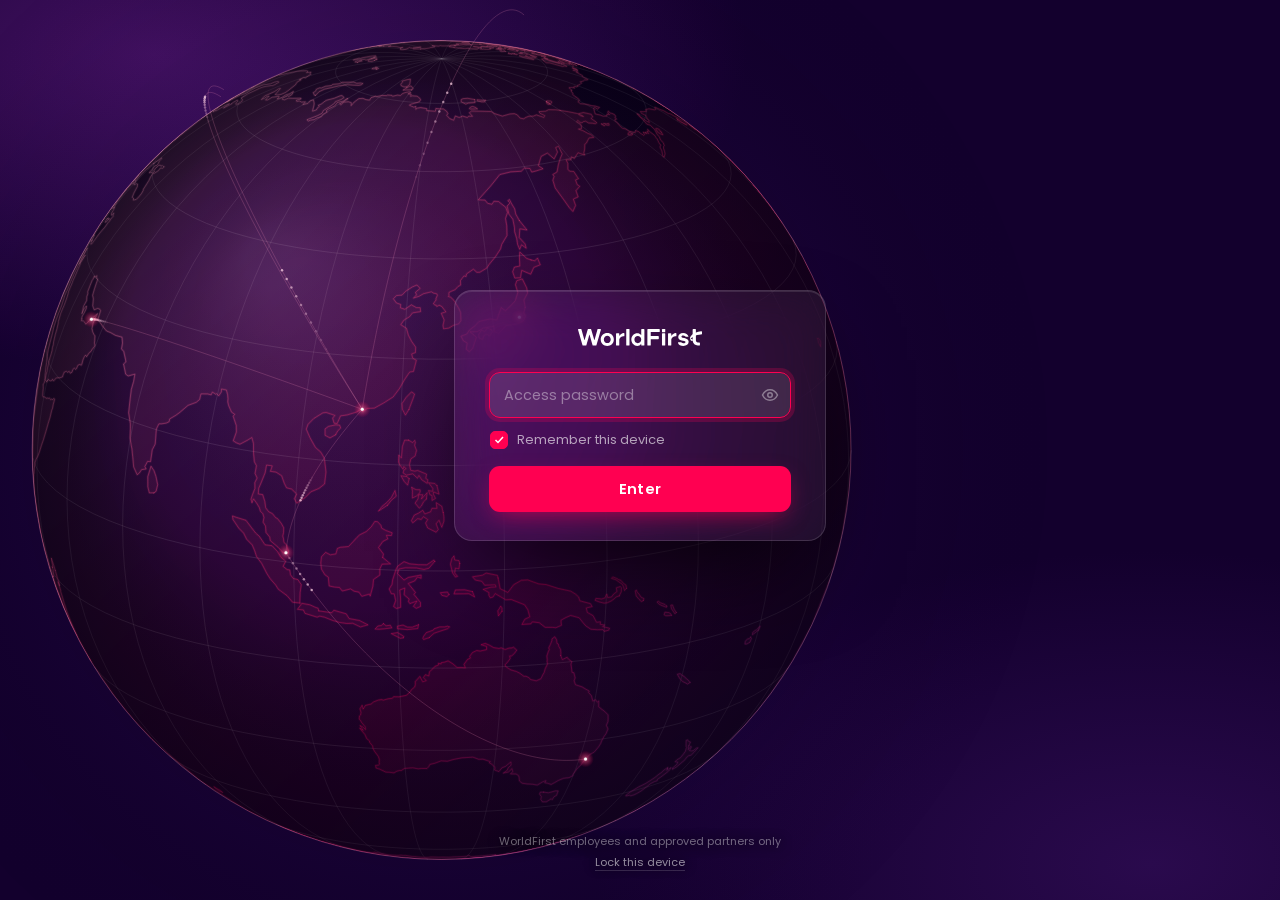
==== commit 72d94c74: "BEC Agent: chat-agent prompt fixes from live test, dark-ground reverse logo previews Co-Authored-By:" ====
--- a/agent/index.html
+++ b/agent/index.html
@@ -135,7 +135,7 @@
 
 <div id="content" hidden></div>
 
-<script id="payload" type="application/json">{"v":1,"salt":"8EXUurKjOUxbNWkRMEKbXg==","iv":"kpXGaRwt/sEK0Rzn","iterations":100000,"ciphertext":"y7D5Bkolx3H4xe50Bdi1EXRe76PWMONhJX1ZLyN6rLJyaXwxyglOlEHHhwPicKrTJHT9e/5FPwRieb2R6FpzcfUtGugageWELblAY7PYHkbTNLhjcrtjkzOYQIzBWgLOLbpAoWsMKyI+vD6zsmN2o5N47N4w5VpSjWR0gnpf790uyBMBSiIgSpr3QI4z047cF0Oa+4qq7ZP/qyD032PvN1Y+8LZi375AHOg+bJy/LUsTqbSxmGHpWgjIl3Wmx/STsKESh9lR8SA1Ninj5fMSMDe7TGUAWvGj9ye5TeTvqSdLmjLfREXuta6r+l4xz+uQXB9WI19D25qSlXjuQ8iI8kLgdaOVMN1XKszEDUAGnYV/NprWyPzHJuiDwFyI6M2HDqw6eurPxinvr/i4obThlt5JyHJtp/qaqIaAEJCzeTsOOQaQQct8EsLEJTtmaEPMx80VLcKtsRwe9XXHqfV/zAaogtvO9lq0ugcfjF+wXh+Lc5SO9E04Fa2R19IJqdTCkU6kdSq1kxDem+FwfGS4/aFign/VLZPS9Fqd7HL4dVnfJRfuIz3VW8vwJKNpx0WBNtCZjEvYaeysKFLAOIRYLMqo7dviR2IOIdXRrJAyKV0oZ+42rmMk9GLh0SnIhZVsn9A/3SL2Nvwp9BWgrOda0vCkfGhalR8Ha8d0NpYmLPz+a0LL3sFzyWCiD7ojOCw2SUojZTLX1dhUA/qCSn6Qfn90yO9nbZ2Ok+JRakbcOoL4zor+sSoZJOe/bdAfhp5K1HyOnbkA9zX/jmua4awICmkEefVnSKhNV3Y8TNci7msxUHwKbWmBmK3Lrv3wcMGDvEhrT8RXJZjLpIy4ff29QgoqiQIqDU7awtMl1U8kBRRxkdxgYWhjhVRElFSg0aBiMd98n/vIsGxke/O7hEUimClUW1UzjW8OdJ6CIGlq4H/AKcZE4B4M4guEWDrCowOoh4AqhGd5LgsALrxGYgCAh8VTAw0gb3JPc2uEZFnaaAGxOIloQB2Cpyi4k5iO1K3Dp7XZ15eiQt7zQkGhH9LlKw3gUdnayNsQKKvHYtf1DhIyAOf/xIe23Mv1AJ5zcNf77KPgulfPJq1JmaxtS3ofFFfNHrLqIsM/8oEYuWcvyZ51L+5r2IVmNncavDe503Su+jo/[base64]/iTjw1dpIijkHDG6AVxcs8burcUUyJ3JwOaAh1kmTeMfX73zgCkWoVl9fsG8295LyEP8FglP6Rco7BCBTerlztT7O4xyewhpdf0huBM0uJY/QBERelrrQCRdnX9xCw7xG/qwOl4iHMVJuAirOOCkAeW50xwYwQ5mnYT5g7wJjMuzdNJMkKbD7CVYIwQPaJNItUdRUvJqAzdtGWLILsq49Lw4/ONc41x40um2C8GQxPGqRYXICrJAep/C9I7RQ2uiI825vVILmdXcWA4mcU30IoOIRrMcz2BTwgZ6aGeaBFHga7RjXJU56qq7DdP5eYqWtVnn3s/GXSt00r19r5v/QDWEhJ+iX+OenZ6CK/[base64]/ku1BusEXRqENzd6TRCteMAjPmy5JCzFxS9kGYWBEuVCozh5KvgWDkTqRNYnyb5ti58biKN3il6YZ4qxxQvncZGU1KfuLOEj6E4Ddhdr2Mxj3vUmqdO7ypLZ57/2f140DLr1msmQ6fJMIOVTIs11HgVpLBPsxxwShd7dAG22hcNPfm9cWkEm4KQg5byUVCC6eeWXTRMkkDtMf2LZEYSXcggemnXPEtnMP9HlB2yDrOAzmiBNWHr11HQWdRDHOc+sAJpIDxdtd5G9i0xf7ASW+Bmgb1aaHOwUfpNikaCYCcbGAHUhNdky/lcDt7CtcQ7B7lT2MDZyMVxLAjFFgM4/xVa+9gL5oWqe0X01Knk6ch6eVP6Cx4AKSSsNzuaMoow1MqOIe0zVdQk9zxvqhWbDhKNE2SJToYZt7Av2rravq9dbGHFfqkSZP3MkTHE6WfkkpUbRMHtv+kqzUEc1aBqaJ+q2ei+QMYY6rOWvWn/ilzMo5pgqFvZVbesijDwpe+QvJ7JqOYi6QzuCpUSvi7WzjeU02eQnaX31iCvdVlOptI4TnkAOWldkebjQ/S7JdBZNT9otUS+hmvm3j9kRFH67c0ISmzjPnFDQyIYjPwktm5toBqvr3cqn7ZU+LygN2rTHfIOqXyGGHoo+xGFRRqB9vLLcy3omW12TvmagLIqRNRspiwyfgpJFbKdB1KLKYJPuyS6LsBRnzyfNuY+E/3Q49f0QdMU0FnIx/B3M1VfJT4JungTpG/Z7zWHmyfmMpZEX0al4UtYiVv7dD+pF0kmalvmgk6/MZVv0OhKY+HC7ADAhKHSRVZIUGv+1ENOesTtqnHPRuVvYgo6zfdJfXuClmOnqmn7tz+3coclZRLoP7BNUOkBYqdHlE2nOXRoS677lcFQHrsQR373vsttuLgkdK1m8+JYMCcMz+JzcoOC586stWfrnFUB+l4ICt2kuNQGv0dA/t8CNqMSFE03lxQzUp4/T5/W7iFAu2lNuI1nDszuCqWNB4bhiTiURdGfTvRkS0lGtpomo027NDMp8ul7XPCEswHc1MN9CyfVO2f/0gRo3YSMxiywvPPdr2oO1QYnHHfnIdyh6yHtmEsvvhXQdeqdJk9sQAUz1yopq4zNxqKDRdO2RtehFRwnkwqlSjVc90rqWtLBCJVs4gMmgBc2r1sYjBWXP4+9y/YEBiQFVajd7mEYknZfQXmmbi3gMn/ANNSuek9Chh24eETYtNvOoOSXN9H1yZXKpj5aihjrd4xkv2ZtMN5VSptCurr3HfRqfECPqgT/[base64]/rcZRhhcQFHnAIx0Ch7WVeZzZfQxHr5Sxx4RZM2JuMrjGdrkUNli+9xVd5HOA99jABd540LRf+cpr8wsNv/PnX5P4FxMuzNKzi8CKZ6FUWdmhIA4h4jpzfOAZYteVWB4CGknAdWweaQ1SvstGMb8gQbB5Y7alTzJOFWG1lVryJTu4oUvVaVrMHhgJ53xMherORX5n60W+D3RfVaPLPyqtuwpf3e4oVIJkzpnFZZq8LvKBxe+9cVoThFXtRuV70DQS3a29iU4X29L/rCch14702CN/WUFgtD3aIBOxo8NloxeMmHM7zDnZc3ijPGHj5FWhNRHQa+UxfVlx4W/latKUwBgjPkc0fyeL0dYvnUM7qA+RF0BKvO6FzmwzLpGJusaq5+kkH6ICr6Q/VMBLs6PXrqeScfu+RiokE7q/rsy6B2JoWBpX8FyZHnoliGHdrCwtLhUQUIFZeYDuqRDUMpzoHzvnSHPDZM10cOchjAFO5anrf5qapRrxZcvoUAFY9QqhtW7l+/MX8Wwp4LKD6UBl/pGTJfbbSFpIHyzl2zQNeGR31z3S6RHVW797IZUffDNtYVFsR68MFTd0q/TPfqvpAJZBgDSeAkECL2Rf64wO1MmXg94yOEw7mvEom0lszPEJWXZHQmmMku+YjRvU/25ZRlAk9Yaf9Fr1EWVSlPo0M37CNCtqUq8S26Lul9pvrhoiVuzZOXrUcIHXzQWiMSMFnUa7ej9CqNAafFtJIBnWlSyanZt9tvDeM26zVl9GHFHhpN+IWQJFHBPLkgdK/8N3GHkPqiAZTv8R8QFPbZn3axRsj+Mo9Bri7PIWTlM8nDSTNXuVWwvcZj0T/m4DL+5b4aIyQQqsCfdAR3k6N6MLFvvSv4V57+pf6Gwg/Qa2KYx+K/rEuHM5/fCSepgCEdsQXGATkkUMqwnKSwfQsMPIFEOF16ZC2pKBdoxd12OcU6RDntmwseyQ1Ig1eqWxdojq7uZT+kkF4o0N8awohsbQcsSEJQi01TArMpZUZMjIvoE9qBtizKK+aL3lgqU8b8wwQ6cXaVm3re2BoZbRydz+cx8No3lOajrGYNfHyLV9fAPUbxTVCV3/XFJAC7cm4CWNbYnsTWcKFHpDjV/pHCT3z0KQAlFMXu3WDVpzKQ5hg1rpzlekKvlLv6IjCKVn0SdYMmPU9oY14dMgOlAjuMU+Te26s7Ol6V+AZwKDKehEEZHW/L0Bb6sU83impXmFdVBok6LKfL6BbEMSX4Lqg6F8YlgxQwNLXiF9t0lkc5PfaCGmOfp35nj8az9bvKpKBMvgaXX6cif3CO7G3R1m1eUfRX6ZFmDyVDKu+PukXRJ7HpyC7GBUYO4McZGsfhrBY9324aa/cMwY08MUT6zM9QbBoUYHyh0Qu49mX++HfC+x4DD/j6+deBDZrztlCOtlFti9fXTGQzciR9o3LcutUqsg3XxOzTWcfFS0Rcm8hoqkSsDrc/JMipKF9D+S9TPOkBcymHn0kXN1fZbWFhSMWPhzRlwlfFdAmJyaOaoyIVe/pBn7QhLtlHdHot9LxPSnpz1PkvPhdVf1fCftf/IMMXY+ioBKs+mVr7LnxONUJFhjyfBAT+NcmF9IahgMPIVDwU0M9bRcPz7/jnqSwt+wH8q4NDJc4L/J/UINIy4mmlxWhFTg9rg89g9kIF88GGcFdc98BrVaEsDj7rWALGyR9lCGoXEaFozyFmb0fW+sPx32045W573k5O1tE7V4XFHVb+Uk3BPz/[base64]/mHDPnrY1cH4FkgvgrZrttn74bJ9siG0X5T4MstvSFw6LeSpnu198eyaircaUu0s0NuA82lqD07Qas3VoAwShTUiC+Ve8Vwrvh5oMc0hQP/AWaHOMO7a/JgIvuxFXxm6QDYSIsJDbqMR8lpwhGMyO0hfaSeYpLIvaXM+P7yds+hUldtBqajKNYqVXYsoSQzFI6BoTM21HGX/jhpf9fBThVEhG6fB+9m0lKgCUDVhlSazN7JrxBPsBuSG7Ohr6E1T1R8o4TtIW+elb2P7YTDtSk9w+NbdbzC7nC/b3KQu9WAhGzG1B9b21HvI+TG2H+nuFpKQDgNpaHDfmPqkRBaYv30r64KqogIGBz8vA1gSTB5rzS6D03MXLClyiAV8BARNkVTBp5h+DeR9PcHYMFsO39YCVJAsrhn0f11QOQr1RqZ9i3HblhiAwsKonwT4VwVBxcJhCuyHr/C1MEcdfpzjZoNZW6y1suQZjOXCabtZnS+2MphKyqMJbBBhr3bFWexdUwMPWi6E1tbQR/aqCg3RVNqzM1fIwVSKyDY9opuYoL/SvsX0hSIC5SegU8fN5aRp3IM/F4rGil/YSyGTgx3CJ6q4dr4upI3GimvA0lK0qE25tLnaVdwq8M8aQ3QtuhLOP/szVAHydQAsIDN4V6fflTO9evu9E01El0TVN97xO5cjXZCksPY1BAH2gJgyjQU8QIkBCz9Y6bwb3BqBqt/L7N9sWMJuOdeph+u+3fAl1slG4PW1HGdv4hcFnrFSw8t7VwqlSLi5qcHJTLgisCSIPOEn1M6oOIoZz2OjT2Q6P3qCYkguMrMjqbrY6cFfQRq1ccHV9vIINULcayOleT/xQepvu61n3uvcrS7f/BoBtxY42HLLLJUMf3WkwdiSVLFn86DOYdB80V0YUVN6FW4OmUCQKN/8mmf0pGeqY7EiBcAASiOm76tIBBVBgrOEPmD/COGHM/jSt+fE8Lu/Azm+OTY/uQLu4ROe2lGmIwNFDhOwENJLbVhSaeif7NJtYgumt/ali4Y5bL/9ogGGDOIUXcVzzkHMZFJud08WmUsdJlHIWkg8B+U8RREnk3lVayxPzdSsyFDUObI0bCn/1DtpmpMePMLMUtcLTFljs3Hp/5DDQNUbZSCheINseHmF57h0ZGzfumT2SRblHG0wvfOrXPamG/xQ5d5J92ODiPJp+XrUEuH3sP/kT7om56ciQJXj+r3rFFnGH/fZ/tzZRRM0nCOOXc7V2e1WTIvOQLfkAZGfTjLVQL9iGDdMQwaDAxcA3JNo7HPyU9RGSQhysw6WROXyX2W6/YmoAI5dp+JET+QpePLydLEkB+ZTi50KUcD27Zs8Zxa5Cp/+acCZyV5LQpsfscqAchWh9w4vaNph6GFI7UoMoZioetMTh0PmcWr8s9sRgX2aPpwLSO1KKhTTwGLSU5hF6rtXITtFVggUubmOTcXomcO8FgeeKJF0w3DYgDRDnmHvibuiZUfvpcHiprBkhBRVAa/JVTv4XvdwHbol/rFiK+taP/qWt39xtvBl40vzlqriw6gTEEDqBt8wodVD3iIG1N0RXXyZJo91+5fS3l9KWtrtJUhoZAOUUAMiEk0s+S5vZtTcJBXtRuKns/l4a6U3M0r68ZRHTEu7YuQVuunvWJLNVwZ42bI8z2/FE/bCYnyP2+u54rc8o5+B8TIpC0V7LJyUVKMUjscMD2CbWEF+n4RuwMZMcKPlVwF3JO+RXqX7jaU6XWoqExCiBadGYbhB++9zwGb/Mw/BN5ULJeLcm6mCmEWrbvWMkstIIcXOJ6AmCVKUCx9Yps7au01hz6rclMpK7oJTN/QNtOhdmwgG38rzsjHmBAgBcE88TTsYMxw0flPzi207Sw1Kw7hLnv6jZ1b7b8Ddg/+kcVf08WBWPU3K601ZtC4haeN9BjmAQ7m+mIzoAmYg4WNFcgX5+L23wRkkOJM5QM5E87LUxRI0jhFUXAHxTIcuxi48x/hCAHSpeqALzsGVVs55oK97v75+c5LNqQ+trchQgKvuOxQefjCI9+/BfcKHKqRYdx6WrWhiXUG9hku/EaOcmqBPIeClBvSaEW0jiMyD5O8SfQi6Fu7pI/g18AYSayjJx05KyePlGV4putxBi6noxZO1GPWZ3V5ONirIh27TS58YLrAqfRc8xDzDrC8XErEcI0JPVao3T/Ty8TRru6Fc02+U+BFTC+W91hwzb6At8WCmI2dJNYB6Ow8ql46z3lyzrIOuY+qgX/B2tjGapZy/[base64]/BCcIQMlidxpfYdGeis9MZ/RVny85kB+iqKKsRj6MxW0aQaschZmmpoRGdJ2eM4SblM6pt0cbwlmnm+hClIjHSdyJCjCQ5xT26+pMCLysXYDbTe/vC6TpGAjodkpV0HuxKO8Z+wEBPtvyO4EC9QMaZjlISrkkGVnsLc8AtKZ9ZKDgjrmTmaTeVrI9Vwk4XPncmH7opywEgP6K0KWE+beABCs6vHNm8ZzBk7dQQf80Arb5x+pAmlUwVHl2RP11If0GjIrHJZpFMou/JfQ5FnTiNCimWC5NqISqjCmaky4w40rCaNgAOgsWox3u8e1h9smpM7ZGkJwkefBmsQ5I2kyEDBIz77T5MGOWgyCYs/ZC89Qv2ohiheT3BouqP6BoM6dk8T4x/qSugVMl8gOMC/CHmxMIsRxpWSHgrlMMXAMcUuT/wdE2Bc6+wm+y0jZo+xiQgsOkNu/AcG0cDMmZXhEMv9AWWTlR8atxOq0c+8k7OdmgFlA6xafcswqyuuNfxiOeW2o5Qrsl3CGl0dvgL63dwGGCedCikVc7/FZDRVp6qWBJHsjHjX0u12GsGodF9hEOw0II97yyFPH2nfdF1Sp9EQ+VT1spKX2ypExfQgZBCQ/CZ/5TJe9PgtnImWnPS2KMtDr1Rqn406D/ePJFlFArwkrEcV0OhTnnDv3HROW5Fb604/gRbs53002QSzybByIhXbmmFDiLEr8MENtfokcfvWBWpHEPz/US+D+rxPPikEhxXYiQZvQ4k1t02kdnb7bP2xR765mrhm+PZRVzaliEpd4iEEcFUD8sEn8azkg8O0no3JeVXDctsCNiLZ9ZzUKfhpcQ7RZpBITc40P7yySpxwX5TbWwDP/qBGkh+XXaHGTOjolum0ReDXcv8r1J6CbgvNCSl8wIqMINq9taQJjKdsasewPnZr8yB03d+TSBdI/tG8vAl7gkjHz6GN2WYuHKoOJVqBMa71T8zFlZ6FmEe9PopYfqiCV+nzqVqrexS0UBzpk+kaO8TTfciK38Db9Xv0ojw0WhY751br129cSAAJ/G44EXpc6Y4xSEjEEaexM9FO1gjIwwPuYWAUT4XV/E6e/qiY2mMmrX2iUguJVRskh/CxGZ+eTofSeAA9xJFfxmbXMhySTlZ6NqrJNYsibNEv3jBmG7C9givuYEgG5zBNx3v9NPYtVVFMLKON5beTjqFABeMXEg5XLZvffUkaEl7TZD7qRx0dm9NoL+Krc7mc1ewdHxBo7xiq09yX6EjQeuFEmX1Ypi7I3m/Eqt8lL4y9RfrYeO+lAs5UtQ58STPMGtxYhT1pIL7YlIDbbWPoEQrpIALjVlClYFj9ihmxo6Yn0HOqwH5Q9hQQYdhNXKyqwUvaQZhDiFX5kgo0oEk7O8KCA9HycAIZWYhCXwdHS+SPXcFTtu/pxJcT80+Hf+x7IQBdQr6ut/SDobBC6SeMoQxWlsX2m0qqJw+n6W72OprUdkc5+3enOg3sRiuqv958vd2zaoc80MLPTLcCEu1dwgcsImRPqIXgYlJA/BlnBuwddxqq5bMoEOQDCb8bcHRwSPXd0rTOQAuFUx+pP2LAF9+jhV0fVpXuSPz2tuI5UGYtN9mm/R3BY8XX9n3KbX2U3VSsIvoBEsJpYoqjuT2+l2ao9OEvB/U1piFOrq/LE37zZn1PQ32Zmi0uZWGnxWD7+m97Jr3VDRSJX9MceFRAbIi0+1ihJ6P+h71mh5zMdd5C4Q94Czsea7qr9bNkTfxTIhM9dqzYhwiBg5FVKIuxvGUTIWoN4YKuA95o50N4NVE1xtpCDCMPOxXEfyCymcaBkoE1Lw/AIcn9csvN2dX2nIfsvUWFcOiHW4e5r8qwJKsaRtoQWhxYAsYTgS2SwZUrW9/D9W3S42FwDF6K/gU1N0OPRhIx8v5S1FB0VN61Ok+tXZ4Hsa0oV1ssXW9yFg4QvT0gETnkiBXCkLa5+qj7f/CbJPRHkNkvxwYkhsEhaMnezkZgAcWOhvqetVVcSDJaiuGMHuolBQSnth0EehWGL2B5K5WuWpD43mwVlMTR1SxATj2Hk0xxC9Z0F9YuxakZQOvTrBsTc9aUxEPusW9i0PVWw09gJw6HP17nozIHmTpfnFUEoQqHXtaPKD/WufWszRYuOqSHvzclCReewxXpH5ouAtC9RqRXQ4T7oxw8R0bDa7hWWag3KsIIsLHH5cNkim9D6g/E412UNmzZtkqHi6OAjoVq65ttIiQcNMWObar9VyRRa3YUNabkegsBVK9a9h13GYhd4v+2x1Kl5xR9NWOS8tVgDYoe6XJVWDvrOXb0R3JPXebOeByt5tDu/sMJntbQsXcN7c5g/wxgmqV6B4FCHHOGwmL4/K9uUDy2kauCjpJuGTdkwG9/uzCM5X57nQWD77/qjfUqGcK5sP66ajw0uyFWUx/lylRZR/AKuAEILF6Kn1FxO7OgsZ16WHDvyj7uZID2ihTD1e8vAL5yOlN3Y/YjuStFv4kR4JKqnLM848zkkMrmIZISkOKa9Mo2TXE15rJ+xii2LEkyCk0kLWbkCqz9pST2kA8nzXYMieauJ5UKqsZCqW4BuHPbXDizznXBvRM/PmCEl46UgilJRTElvJls1qkXqykuUDhdBrNq6MABE/MLa2a0w95HzVI+qcI7W5alWklOxQLEBrVwmvyFnRPOZ5u0/GmRWMg/[base64]/O7wrbBJqykJIk+AwJhz3J+m39Cv30i6+HP0glZnpCgvHEhNkcr7WfKs2L7c2nl2iY0eXLRHiIgZbdLhDHGUvKff/7oFUsHSLKKgptazv2S8frEjaFOt4KTUO6S3O4su4YJXQEUXBG/NuFVxQeaZ+nIozDQGZ4yWLgbCTF/fPXU+tgvxxHD5fvNiF1PFl71xkgJlQGgCzgAgo8lNN6TrjuLELjE5x1X/gyohMAc+pwu31ThOv4bPDNZxhwKS5v4CZiRWMWUGeKt9zSCe4BhN8dKLXsgw0qKpBsJaAjvbNi33JtOndQ79bQEUDWl2QVWL/vOEvidCRXI96DsreGEfww16fuxRTzJwL7syruy/uQgGn7FGPZm5iXii3B6ihC7oRXzdiSMtTdvFOblsf3DIf7Nh1rSrkFmUmNFC6xsAQk8VD+9Sv2iHF4pqCRpU1QTiKN7K5W0fOk0h9f8O8BwRlWWLnASFJ5OgksyuQlYtkRsjRpbFZ+W7D+3hFTEKXeKxZX9aqwpMbwX3bw5ENHxWv3LXoVtbGuWitXWURBwNVwe60GN/SYx2dUhQEFLCfrHvrrU+tP2jkppcHsnDkQ/AY94WrDrt9RKe2JdUvOhdg+eI2T1YdfzhIDT65GoInX7BpKTduL7VuCnfRvatHsIoQ/9p4//2nL++VTu/uNOjSGDMp3+kotnro4DJqMutMiDeraOkjR1nYe6Q6jdehNGY8VEzk395XG0BwjxDPkz1NR4qdOiQhdgVjXhT6F3s8+aE+/[base64]/w2tGPx3zmmSlaRpPDQFjkMdsnoOdtedlM/5OXmd3wT8+1dS3HS688r2UipYGTVOVz1BCEW3QJa+vUxPbZIlc85IIEt122ZAiQHaqytwVdHqlwku8hXrks9KftJ3TrwviZN/k4Clr+LKm3LpRzff/mljSfmyWweHs1iA0MgvxtYcn4zSQd7Pl6hvbJck2VeMxNH5P2HtMeXvsHCeu6Ev03oIk9yUZo/ym6wKX3blcWcDvoWfSx/hRFwYL+BVOkUE+Kb/rqB95SG3LqBJJNyymsEzVzTrfKB1PJZ0Of4JpaA02KeT373PHIewjoahwHbzBLAhctvzSOLyMgXj/OiJzqYIgyvfBSgcEQRTIEYFPmoc5CEVZFns479jt2L3SwcxUFDbwKgxFPgCbMQ3JpN+UPeyKyzxVdUynMzfBkNIJudJMuba/tiXFEuVhY886FMHdTEzn23TEmc/0Kwyt7fxas+ZnNtPu3a7us064Jq0UydpOTCtXVuuu8Nn68Uby+aFqjuBLoXtJho7BExRziAoMODdSO625ciLWkkJ9DyOB7FS9njkw81ElFLM5vH/kzNNCTDm4N+6tnqBZgqzhhyf7MJh0WNTEwLGvPDD8X0DM3jZRG2FRWqQeDkfm83EOH5UnsaPYItYuTB+ODOIVNeZVaLeXRQKUX9iLnz4crNT02e7i32SUfmayLyC+IM8LFpk/LI+Iw8UkeEtJPT9v6YCfFN4UT+txSPUM/FxFqIvI9UJ3gI0Y1A6kTO5Ts1m77BP1EEZnKO07on3li0mN4gbaFDj7jwOLPFocPRxwD6JsS8Egf3j1AR59leeBzRIqqlTpnpa8mu0KLNVo97OqhJOL6aZsw96MBEK+4K8efqRbOY1sfAu64IFqR+ioGihU9greqhhUOPMnAY6Dxh5vL/soWsHVDC0WFJImSEDqty6epfo3FRyJdojwToB4Ww0emOZ2O36UkwhPlB4jETPrfGZxglIGYmQsV+6D0ESDXZpF41rWHBXPoHm+VhW8oMJ35Wn1nu2OUyRvXbtt8JadUCRB22embhoxkVW/[base64]/+69XOnGAbrEwdOWbukxzoVjTS/iFOGvNa/qySE+YjbsWs8GOMdaEd8dOBeh/30FeDKQSj7dQnnEo7rPnQzznTx852dHFOjAvlE1RQlmAYP61cKpe23rTbVSqek39LVr1lslDcgUd67HlBcFYGSGtBvaReZ4bgsEJHxj7MkP3NJunpGknk4Oz6lhLdJdhf64h1VLjnSXXHgscUp9IkzwNK5fXqa7Ojxm6k0/5ucO10jE1V8f3g3duUowxqttf7l4yZnQZk2BXKetrEHjpWIhTKi2lUcdtoRh8r75wpFfRlklJ5g/JyCl/8JpQbBkKh6h7fPmQETvhUwDvg39bL+4ZLqL06iKldh5+Lw986oz15NVlYcdeuK5yJHnMNvkPYXD/Kcx5/j9L77WxYtrker6A4TX4qA06ZlSKQzX1mwuDp6z19dOTMn7lihVQuwqsJ2B0k3YCs4gpL5t9wKhScMw9dEEjJiI+Z3sUmAIkYQQIWq6S6p/367W7HMPoHcpMZ6fxL5s+s2fTcjNp6lnvDhRDoZ5GHRNZD1d+PqLX+OqyTK1KrkpkhOIld55Ggn7lZ+XwPPH4YTGiO268ei2OUbFXO0Gx1gMn1mMCwdaz7Nd3fSHthIOQie5hn/Jv/OQX0JmW3lf3YZmKAYDxud+Mtamc7j7DUahmUJwKo0gWbIf5X87jgkYZtMzbHIJuywAT0gki7mdt/OlcEUO/94qfBtwh/HNgcyJQyzWBXIy+gO0JHznJlmfnvjeN7yRhyaOx9FUDq8oaK+jVQJdFVi3S6Sz/g2uvZDM3Ji7HnqMP4lttg520x9Pl7tN0vQdT3XKaPupq6eQvnfQ5ZYG9UmiS23ux532Te0Sa+KLv/qlVa2SV1HumUUAeMhOocEk3+EeC0AMtSmwE8IPzznXTrUMqg1hZy/tBN0BkZKPiQL1qRDyOz+SBsIAbx9B6fyKEmQKAP36vOG6T7KPGpZEDtuiEzxZr9sX7DIa0WfNFDtAmho++BPkVYRhp86CuUVXHVKQ6qlGiQSWXcr/L0rKdT48IxWPKtsGTnyXIynoFPseOekEkewdG/m7Lli8hR1wVfgjT1OVrnw6OoFbX2DecXT9g15MACxLqdLtWm1Z0sBtP29Y/iOdLbfDJL7zzU3NCNsSJ7x9bI1DDtmMJ9hkzs3vsz8A7goqZuYMQPoumplY1UCioM5UaoleXuXfymiQfPFZCXSP0JwnOMa+nj9WXa7CVTy4k5SBmghj5LJprDuEFn+4RaAFBluXLFfKBGFrsboswe0nm+TQDcKsS/[base64]/UM5M3r24Pi+fU2tuwMKMTI/[base64]/PshZxISLQ0nWlsj01G17MLh+4CoBUKcySifmjIUGkg/KRjmCUpl3zsY+TUqvsw6EK9EZPs2JUy2ol2xV2oVytbDGPK8ZopcjPv3y1QIfVgK3kVo1NhADkXGBXGXQwMXzeplNjXkAZpqKNQi4GV3VfPFQNOfnGFOrT6cwxNe7PEcp8beo5tXfxz/K/yrwgmL6MqLS/[base64]/Re1hTk16AuvOwDsaUWciBXbsCcHqiBXjPxZ4kAXVZBK+jyeWpqzaqjjS2OE/sndOOMF47Vxcr3BRsvQEoz0/5wYRKRfUlSNQLyFvqqZOuyQQbmwd3tZifiuTYnVkUfZ8h+Vi6Cm/lQUAjV9E8CMttm4cwvLyximaje0baiCsk6oB+cvr/6y07EHsWMGOAsn93hRt+fR7wwdNoygM+NPk3yZ+2N3HJrunVaxJCa1PYQSAYZ/[base64]/tPqPWeNfC84FzOccUvxf8Y804j+YCF2P8xGfg5QXiP1SLFzztEuj0pXCLe9RxDNcl9vKgcC5lRxTDBpo7IREk07yHh+/1rYOq8fD10CjkCuc+41eLrazNv3MTmiEF3n03QcuPC9VGTl/h6ZJ+E4V1ZdG2iMkJVy2fUi1le76s7KgVI8CT/vaKsMd7SQugQ2j9dKLyE4YfJdeqmugjj8ikJappJv1EBGrzajb/XDcsthdC/lkc3PyCXnG8cGK0s6s9TXGpaOfduJizkSALFuE6nIkMLsIRgDthZH+hIH9AWsodGBrETSlg7EtWCCCJPLN10jI7NWh3VPNIL97QJhXcAb7GaDUkVgFkuffhZhAgHlXrNJXeTB4U5l6UXaRxSPiasGIWh8rqEFFoav2od6u/fx7UVYp4wByiXn0faTZ4EdRSYvQEOjtxwsdQoembOXvV0w4vgFClDWGc4j37K6NVuV7U/R5gYJGCNl8Jt2H58q4Sl6hnpLGjuFrJBJR30kA+foKRYmq65DG20eKpeaj+BxzPQReGryRYbNEp27wSNzNvytbdWP31S6gu4a7TJaRjz/9EU/WxqAkYaoc5pwXPPCETrl3NQqoYo7gknGuUW2ULGFiyAiSEu8lbi3QjqRN19gMaWvcXrMzuxdMuOcT3JALjMlGD192WSzZ90Z/gXs1OTH3XfYiWIilBlo9VG+vGiJ0jXhU140w70IZiQFGwCrWNTx1N2Rf9OycCUT4VBun+vQMrppTMXRwqnuf7nKJByaq/D56W9L0JeavR3jN7K9JCuYBiBR+3M793E1TeM26EpU+5nHJbCH3+nX5uhwM8oN4/l/kBfrrcj3vWY0PkeA1ZRFtivwVdkqFX8fhPpMLOkYtjGyxIf+fLEg6yN93c24SdGoHJvz97Gny8ZG+cNuT1nhPsot5fgEaBw5WEG7ayFdW01oOusBbaZuY+QP+W2dai6akz8tC9aUXkACrrIDZCyZ1x1ZNWmIVIUD02rZ3z/9Wr8Z/JSC0Dc2nlXaM45Lsmq0/nRcm6/BOjAdwAIBmKOY1/E6G5CRsy0FW1r3V8vfBgkSAFMLTXE263Siq4ak46BcKz2xtsolqRqroOba7yeKvKJdpkPRVv37P7QfDaL5QQiBan9dx3V2llWJ91Q89zbB/0ju6FHCwOm1fE0kTeWAz2FKuKbkoHx+9NHGE4BSDZnfQ3HSZcUhDC185la/4tIl0OAf9dwg9rBMpxrqc3HFc6BVKs03KSc7jKyRSTfjcIcVHqhhdseRaBgiU7tBaUfIZMTJ4P38xwUk1DCg6huUZYhR/[base64]/N/3sF5v7lnv1dZJBLxWaOhDEyxHAAQ3I0yCDii5Ia8QWY3NmfjZTXNNDh04KYvhOxUKP9dO8YZVVUqDqeGYK7dwYtHO/9MwUuwXPfkgnT8mczxf1k02LulXWwozlsJ3V2zWueyhUfZ0LLHLUhdx4zxIstkWPl7mKYJgFP2u4l6Q8QeWyRuGNoFOi36tHkEUTuFm3hlPzTQcivfa7BW+YzsVnFVKTd7VbcxOTRnO4iaJJR+457s5Hlg24DITbw582c73wC+ULLnoM4Evv4omW/e9U0qXOiDu5LeD7o0lNBAPtiK9dUyTrRU6au4uELYic5o1zzA/o8/4wfUBK0hmWZ5K61lgK4NrdO+TDUdm6fG66HqngO8OGnvpYVLKrtTMfhhfRpQov3bUKQBVPnRS4k1hNuyTQFTNuXzChi3SISBq2yZ+rU2fXgTOKWCdP1kpTlf7zT+GDMkD8oUWYgPwRP7y2re1ar2e/3Z8FjVVEgVAFdg+vtXJmgQGyE9UrTGJmDipbBogocd/EzyTjALrzbo1aXzZ4d8NvRN28o5lUb7w/eEPmZppoFHSJtMR457eQZefZ9PzJpDShYEDzB7Oapp7PL1GUhg2zKwu3MsTdpPiKBrhNkn72Lg/5WrcnqoJ4iqFrKQbpIt15WWIrBLbF7Ja1Cla9NZM1aT122NbbhSU9E0aP/Flsvws3z5uhmmNoGFLawLyqfUCOaFHivATLDmXATEFwahmH4WLYgI3aO3lKvNtDpy/c3fKvQD/FkQixdc2CAdjRt4mTvXCyqbUgGXjJMWx60V9Piv9uYP6K8rZtIXOnq/5li6su5ZMX/5fSq2bt1dQkuLLfLg2CsRn0ULwuZW/OC4IHx1lglYPcGSq+NrzG1Ucnjlbrv9sS7AOjhT3PdG++H3Lv37RKu338/lMUFpC0pfD3ky491403YNQjgzpIppV+9JKcyGEellQmae/YAR8dIZKSaoPEzq1VPfCTJf5TXySV+p+cQQquhWsZZ6jW74AOkxOGh5nImmwK7Td/50HQdVxI/tYEPQi+bU+y0Nect8vJAa6Tc4fkN+R1S4Hy/jjf0EdPPdOMOtudKCqoUDYCsqM3b+kCuIqjx1hG9+YvMWH7p3E88vKPgY+bNY5MQtPDmw+EUttotdMIIOh2NLFlkR6j4Zr/wMqggD9McPBU+gGAmujTU17/SYYdXxlc4NJIbWcRFRrYC8SgnlAeIRaSl05yQvvjMUJ2zd9qmqDGUdkaOAKIC4ZZie7UoEcfcxhp/BcMSte+XjktlvXkbZyv3gCLoBi2f0gIaT87AmbcZHz0GcpAXORajsqJ1rk4uJdSayimH1TxCF+OFdKixdYuIaAVATH7hcjzbJBkxfCHGNKKer9ery6eD+E3shELQ/MaaFvr7t6eyhY7PncmGPab89d56vyAoSg1f2AfxAH9vzpfHe7FVj19RmGcYuVIQdkAmFxy5LaWP0UoaWQDA43xbecyv3xDhzWeQTfaMenxoV5DV6FSsdFs4vuFg3inWpggYOrTOWNuYbwGNimIIKgcqBRTLboLC3vCbkDr9VAHdJy56x4QSH/0oFWkDvcROcDeg3V8am2AS6sInerBIbX89XUDSrr2IOV/xCGQc63BTlKT1ufAR+hKB3gB8SOhKT5+QmLjf5YWz/RKjwGdUSBdiFEGl9QXf8wZsFbUXdgnS0tGik/IcqP99WYs9WGQV+N0beiqu6zm2W0GK7zhBI4ltsLrWFizO8Lpys+8+A3R0hWYdtU1tbsbwIsa79ckuTaW6EDia3VgjnjMoMGsP7MU7j4Bojb4wa23eeUaonG7aXSo//6c9+leDySwIGTc7+4A24wsG1/7rF9wErXaC+ZXQ2loha66Wry4UY8bFg9suxT6atLW+Kup/M49dWmFao0+qazxU8xGGYZOv8vtpQGmNvpQh2VmDBX/94LY2NPy3U3FCVWGtMvlENIgWCFG0BVHjBuWVToc7IeHy7clYHvR/vFbgpBX7seTD6dVp3vXV9/oZpeXSDoGKI/DHVUe1sqVvBXixqMCTySfisY0PQlkRsJnZ2Zi0aV/w5XMAhM5wcJkq0mPUpkAojM/2SP1Fgad9T/Wh4yGxIB8oNuUJc2XujAw9HFWsBK6gUmxg76Fkn8SpaPCi+SsVhf4nRBRTj3XVRtbJjzXgPtUprJ6dW/ws5hy8W4KBaR+EG4vBhfHdbsBQjdxumuEVYMYza9vmJiCIgj5rse53LhokcYSdWyZqjyRODtl9WwD5kfhGH5J047w3Z9JuwKw7ES9BypkQMuU3XO3KZfMbvYIUnIDYzTKfgIdJhg2x7e2Mf/zCt8gcB4pg4xO2BAdJ90MD/ynBDt6F2deIFGqlhU20e7UPcZRZArBz1eYQKoH4/BPEUd8MInNcm9bwMUNAgznT5LgfqwYDPpRGODLNu4rXGorubq+aX4TXEIQs1ccR+Om4HOu0JG0rXVs0IXaBqAbZ2H/625TWFEcSLwDj8aM4DEZCWVykx7pgvt+KK7OuSi8usoCr3SlvnEW3cQA0zEvnMbv+MXkw5EDvlQjdfWQMGLQZYhwmUBjZGvZ5mHItzxkW1gDw+d6ZHLDadEheq3fUJJaMMj2OB+/v0XP029I9XK+jbqHUSg/DC4q9+fAOKp4NHMy50mcj6ZwlSqdkIT/cfLzcil+64TEuQCApBItZh1gOhsCuM2nCZkNvIJcXY0zTd1T1u3+MrAG7QVmKzef24d3tk8vSgu9MSO2C7GnnQb+t9WgO7wK9JbMgVW/2D/UXG8NWgMmfYfvfhC6mgSTos8xY2Oz0Sl8a78IF3X/XmLlxNv1cbdbET5ldPtMnC8kZai3MG7LejJ+OkogPqoejL+4Fi+uabg1B5viqHTA3imuS6HpzNgu3EbKNz0dbDgfMx5mKZkdqC4yGwa2aAkVxBbikWw53QLweJ29AWjBqIIgTqdEl2jpK1P/A/fqov+6RDNxXl4mH1w5KxEYVsrWLiJeAhURHIhJWBovfM5t/xdSzjW2JJF5jCzDF33tHzJ68QehjmldtZA7wb4ZJ0DSKwqOhFMu2Rs8PqbEFt3u+rfn7dDoaIplAiv8GMxl7FGY4PqIJ66P2b+TWcWlhBnMziaaiFVInJFQC7CCOJECDXHeOuqn+/+iwEE/TT0Gm5Gy/ysuX7eVil5une2NxQ16PrHRBFT0HcFe92C1QdQ1XaKoOeO9+pPJgpKfou4i1193za1/[base64]/yKJ+WAYaumj3by+li0uxsG2+6NUYwME/7DPpk4y/R9AqGu4Eyu7c/pBewg7O8YBZArpayKmBQuHLI61E3WUi3eZzLVZ5ABxXqjgzXAyoejl9uHnkd54GxkxD/gCTb3oG4pzfe9WqRCIAayN7OWTY3WGGOKCZcUThfWVNUuC8BEBOVrluVkBvBY2Z3K4mZkzrJVA6MuXfDOC6GVNtuKjLoy4ETPShZ4p0iO4zxHgjFEFaV6bUFee4XMok/4G/JK6tB3MD9wioWUOAnOz81qS3ArjllKl26SrmGjijr5egROTylzhX44Yv66ieVC4D1imN40b+7cWJLLYP5X1tqlpX0U8zlGt6ZxeAr+Bnn5DoC0EW84wjzex3CcYrjwbd6XKedcghrdN63PqS976V5/chUnjL7J8wyIJxxFs4dOerteydjnwE7+wHyJtlUa+iz0I2CB+Ffq0yWQMj8PdEmhXgvg6MSlTLdBYiqA4kR2Yi2GuB3rrYQNnAuxcBF/jIQYGo+G7B1rNMGeZA74GmXMWgyqvm/kCHBzLXVq9Gmyjn7U+E4isWbTyqC4R9Yd5OK+IcSBpnSAl67Y7THc66HAZ0KVR3y3AviP4LLFoSEPfXnXwYmYbsRPSgB1fpk345XbaywsGzfE1EtIWyoeeZxQRhzIzXyBcXJDzZo20vxYFjo2K7k+4y2WRsL4TE4vyzLQIIXSQ5ye4QXD4sm2R2mDctKQU1/D8sJe/UkP80JFJm6DJObHMLeya6auI3Br/WtnZUPrA/9HK8M1JBDExiJnYj8Jctok/TOqfS/XccfWGGWGKg0KGyvR/z+UMhr/[base64]/wEDxFuT4wJifzDIfgNb+FFOx56CKfzZ1EJ1DRUy7YNkV4JRRErapMzVUGnPqHKaG1fcgOXPTharMQAzf9E4+w6D+k2R6MPBsWCtFBnTAGA3L45fAzIfZLe/[base64]/Qg8M2akfHgBAGXxcnZ/3XPQiOfM7UT1NVU7ENft2S0OZwWDIe16M07d5UuBiTqlUD2dqUNXEhAVEkQVbAv5iT+2y8E0QrAO22zaaVpJ3OCvSOgNODjOTIUtFlAoypkzHxlqA77fRSygQJKDQ3xdtOCGUZtvF+VKLQ1EbZzK2UDZrDclTLhglkqhzsuBswUY30kJCsl/XKcHZJLFkRrlCX8FpbVtwFKUP0fG4Uis8gRfXLeJza+Ca37ATktokGtiA8zzV4QAOpxzjOTnQZt6n+QQ3OIT9HRkcjOh7ORyXLdD2abwwv/ycKFsrHeZMxj15vhMFfZ2pZYR+okKjDLJEf4DOAnRLHzOLB0vHGB9VCg8NgSCBYv//HecFeCD1VVy35brTVQcCXnLoMnCz7gAQQRENX0ZZvzsDev6SuNLjhn+kJh6ihJDVNiD51kSpTMDQwMmpY1LACtaWewgyvV2IvfVm3LR7mstvqg72f2OGXdzQGASc4PlURfy/73MxOix8nmVvmfWPqZfv8FoakBpGmcM9hHkxCDk+9nsXK749QxO9wQegVeevBkXP9jTHCUILbaTuFI9eQNhnb1EzIUh1HLJXjQDH8cYh2keM+CwPgUbK1nzN7Jop5dCifo0+lmsxmIZZr/[base64]/P8p7njD4pdYovmKKWd8rtFxtpToIsnK9r9uaMvtDzXGSWevgwOxs/3kE67l2YPu75AUQ7KbtBp4WDoBXDqpN7D/bi+GUG44L/vDJlM47YiD3z+3Ekdc2Tiw2VG2TIACCXNswo7sFhQfNYFY2oxahU4U5xugplSND0fwCuTEBLbGMmpEK81gLhhiEt2yiGR+rxn+EJydgQq9PTx7ytOBS8I8GWIfURMlfRWCO/mACufrj3pwdqhPmaWfACxlYot6TvGtK+ogdmSgBm4LjvXqY9cWsi2kqMBdwSaOKXIzbBAOJWP4y9AnVSLGk4oXLG4N3YAZ5ba/keXO2vHafQy3gJsLQtsrhIFNGQYB1rXEEIJAU/oRJYrDyUR8ntcyp0ibcgHAveVIKfrPJHmax6pQKo7PUMX4MY0CHtRlF94t4ZwKo5jlpjhfwAw73AfQCrNQJBz1MvruLTiYLH3+VtPK1kx2fBdOmTSHjW9FohR+Yb8kRBH/jweCC527pGLWrQ/BLyMhz1PzAGrzFvEYn2XqHU+LmOERizBEVqOxpG6WaJYIq9L23I3vNhpNi09hYJe/DwTw2qXPHWHM4fZMrB5lzAHKSJG6bE6oGj0OlkDtziviPeZwijvPpGqYNuu9bZdctWwbxuNZwXt+OLxRlH6LVyfaWSk7K95t8/UtVG3A4XvUBAVz/ybpVIewarcAZQp/hSGWGoA5/Bzga1nSRQ3s6txcmWWpatuXPX10nncmxFn7OuEiZou+nMvLfCjlW1pD+GaYV8RhOa+te/bmTHOii91tJaTaWPepirHtyekTN27M9l82G80ebzNSEOj9kB8RwPdKtbLbQN+EJdEptDDoNucrW7Or22ifCuE1JiPHxly+97zAhn/tWLUNm401F3T6evNutG8LsX2LBjK4Y29j9OgeoD1AlOl4pdgDhjSdCnIDrWC20A0J2N7hki+gGPke6rzzG6CfSjvmnvY11W9uBeEqQD8UjU1tazUldMp3qi+qPnV3NIo24Wf7ANLu6O4iRbCo+oVBF12dk/wWs6+zxe3SBQleNH6UXOAUj97sqEp40xYul7zIH4X28vA7gVTnFIlIeZfUB6h+UnKeY2Mm2pbO7cFtw8yzAcAPbFY95nV+uUr7YcbMbnEs+FaA3NdhkCJQGEdwkYgbNB8lW0K9jWfCeHtwuGPZ1NZ7WbAgAu/qJOZpTvcSENxICuydd2oTEcUOzFMhH6UoQgoNUFqScKuM53oNAYKbfpME2vSkAvNUDnk8zWNmX5S5e/lEtdg4NStYWLTHxwdMyB72HnAyiPiw2p1YYehxmFcub9RidlRaiQCbJOTsF7b0W9XMRvweKv/mDRBFPXF1xFz4N4eMi4uVRV1GmZpXAtZAL6eDhbeV8t9PSNhMz+NWa/T5Y4wqA+wbNU59x+Pff53hoy+z5r/[base64]/Xn1xTD+yPiMpbuT5ErhC911inwLloLGnD+3onW5rGeprqpOl7f0Y01u8WgWny6lr//noAP82kAhChWqaeEEmIq9ihom54TvtB6SbGofX2vSDVtRmHCqd0liWyANxGqnfTVk5xUAybTOC9eJzN0D7DsNVeiNNa9eKAumd/wTaxuGktSXVEy99iAtzdO/S6JYXYMB9dAQEo/Ndnioaw5Fj1Rsq3sRNdioTPopMDGmKDDsgoElBM+OJ/JNo90gfO9EOboqXPQxmRecO+wdiKt6tpcqKllDSIO5nkqgF75VhiFl3i3hwxh7FU5h1CWa2HcY4hqJpTnl0+ifYimHFu1qZd6D7oq67b2LjudWHGetlj5hUSlBkiPAhvJgmgAQPE+hQe/T5hCMmBpfkKbDwgBMOXgsXmbYTIP8Sd8oPioLN32ITK+Lg40ykqetFEvPuGlgjiFVRufYVIYbMtelD6DcQ4bb7MgfIWqMrAUxafG+dTU/tzYcMiClq+WJn8viz00k+s9cdedXQDYHXBEvvGo77aajiM9XJ3UK2zFDKKJXnTJu7zt2e80PLSMAnzOArNB2u10/MFW7XAZDXWG7etm2dsbIohfosatfvDdsMCFvbRNIMG6prTQxduXN7t8yksiP0+Ak7ORM3ZfoAmt8H3TwOwC/obPXE3rrl3XnCd1+U2Y2yywohcdLUPqBx+NXmynpd589mZ8d3zmD6Y62lq6lyYd0IS/AcSw506OTR3v2G/oTXu4MNYzfdpaIIGuGCSvxcmRhZEtEjm1dy/mr/yUY3aAiWq/dCxu0wLyAqpmkO28clGFV+gv23+qibV07X/bio01XAnK0Ad67MAMvUTKmg5ztDetHXVB7nJOiwauuZVu9RVrfSKrUwlcLhU3M/PFMT3VlX5Yzt/df1F/KIQOJ05nshW6DFjwgfU6i/PTtDRK7Sp1Uoti9lbGp9crMbCuI4OnCka7SCMPEX/pR08sE7b4vbIV3tlbF7iE3yccJA9yjHlxRb2zPDyHVep4WejlA36P12G/59dgej/X+yap6rvdSTClZOzFqrfkcpUm/koiG6lczqK7lDHJ+aY8W1Kd1I+Ye+wPX3g/QyDETttDAF1UJTaBzWtOqif0uB+3cbgZUciabnSXGeu3WH9R/JXrWwxnjpusOp2VylcUshtp4+Jj5Ozl4wwHJdbpg0h8dh6B0InRnTZcxw/bgGXwYW0IiLwBa1rPGIj98l+XcKQjCs8+XvfLA4NaeMbUZf0S4vwx7tbFnqoAIv0yGseaW2DyjsHNyyMPo57RFLm92/7qL/etZQ5pcU4JK23/0bfQKPM3h7jvRk0zwlYRNmeG4gMYaFz0jQE0VB4WYaFQF/q4KPWncw1jCqRbMVLnY8WVZSe98xjy0Ngd1o6agXk0LTS6rBkYXR4QwJY3elibhxQpjIsdJL9vPPPOR6DNzy7RxenXP4Ctbt3zS1+e3aa2QGIoL4VXqk0EqaxZXRlOt15H44UDMS4/tSMS8RW3ESym1MOODWZrueG+x/n/KbgJdHV165plksFHZ0KeoTdHP6T+/WeFMfrsRFks4d5oiVUWcD35/ORLKgWNGSKTcc49cQnoM5H/zpgRtvjMP1LeHS082sUl9wF2XxjHgSsa0ApeylQxzSAH27/kLKDQSFuc6F9/+O7RzzM/RwjmwqRp3VCrOyTK4Jh+LtZbkuwPtqGgGL6CLF+OvAe2BEiYZcj3Pb7zArmR3IaXF0NjWF1Et/zrrI8LCRK17dP6PNljh13JIW8S0LDUkoQ807LAEajh+ypUBF41CiDOVGFTb/DOVUQJwoIIAQAVc6aceVX2eyLq8UeRHq/LYisBa8wMIRXlJZDN5QWiWfzB7iJqQ6dOtx6VInqHGNOPRF+Xw5Or0eAoju7kZeHLQS5+G6dXsifWbSP/5/QgWHVZ6Gpt7Ca/cNBso7DOomYPaNNHCNB7tdaMSIF/Y195MGEFm7o3sM9sT1DPuJ1Ue3TtPJvBu0+tnEkItV6lWF6ErNp71ypTxfXhgf5zuf665L51TQMVK9sjRr7HOb79Z5ez3gW5To91Uo3w1Mtt+zkF7czEewIJwzVtWtsEYhXgjJajfiv11cJOPXFx/kzFYXgleqboxvSqATwkYvMQPHCXFy2FTWrASitWwE6Yw8dKOhKSeGXeTKYGvRUf/rT6IA1zFJLE4C0JXHv9e8jYguJDIVI75a1xzSt60ZhyoZEljRW+HCUAW0jQFIE4DUR5yZkCTjnoptqs4dedfRmshAn1ayiVZ4Xam+hjLGmMWRqjosHpsZhCwdQBFya0/aR7gUQwCHAxQeWO4BiJNLtQ7EX/GgmVt27mJx94FtlDwYmxFT/cNJwgdvbpfujuzUY7ym9rew9wNIDdkYojUp986fdF0o/eBbizrrFlTDX/[base64]/jgX1ZDVkYawa5/Ofi9BhvV/JnYWX95ugfrpKNDjhVQHI3DO8Bw9TDfanQcY1HAV8Fj6xHIlwLE+A2hgQg8DT5VDdGEHf9Ad0AMjbdfprWaViFV3Zb4WIEb6PdPHYNnGKzV5P+GOb3IG/A1iZDQUgl5KMktDV7gLNTe9ZFThpADD1lnFovJGyEBynggnFpmOwDIVajrAmyXzHibULU2Ynq7Wdpe9Zc4J9XeDi88R4IzkaG8JTh+GQRRCO8MhO+Gu0hUA9ORqiN3aFDjmnOKNp4edz8QfR1IINL9Cbr5pkUT54tlli4i+2B/VlFQ54f1AVnBbgPZIgf0gqiPOiU61+iMN5nTdno5CLyliRPKgeLohhMaaPogUF+pT646/JvPO+LLnjVTO/SZBEY4H+YypMfDRO/7pxJIgWH9eU5knWHbRiauVpFoLaC7eLH6hg1kBAWzNVZsdp5keCFVuk6RsCQIhyom6Bh9FyrwnV+hEbO0Tjx0TT+yFcjUl5lyfwZdeHhjYiFZVhCMq03HKcN0JuBf/[base64]/v53Svbt/[base64]/oFfuM3HnEvfT13+ujkF/ABMYbEwGRLH1t67fShMliAd9bUvuWaOgVAjrURnhyLA2aav1+XNlagdWxt4lonCg1FROqK8zn64fSHBVDMw6koyaoxiHQUxd9JX1mCVF9vY/XbUognIsOu1CCNatNkc3oZbblHPxci5NODS6eLDcHEYH9GntbCaoEre0nrOF7ILNxLs31otXjhJCv6fGqXBFTdrmQXq9vDOjb5I1c3y2GLO9EeMOYcGeykAZx+RIcMv5/2/D9C+NbohK/X74+sHjEHNtIlKYp5bqThXmOFyu7M2XUuSJmkzXQ1qQABetDIroOf/nf+qU9alk13MP6L9H862m37iUcQB5ulSF/TshOilrb4+o7JQ4OVGEdCdQ98Giia9TO+DyxfYMAcNfFcLyrPg1Iq9bY8FGh35AkaJLDlA/AjRn1y8dH+WRaRI5MHoYwdxPPKPt6JCM8uZLcF0xjbuGO3i5lTfVf6XRgeGr2Ds439Qgo4IsT0OGxx0HZIFNdgrrg5gcKFGQ9ZWjWkBlZN0600fEPc1vePgof5jokzb9RyhcWd91lSxpqSz87y4pscG2B4fDuCeG/7e44wxjzvziWqi5RiQ/PWu5bFuqAo279Flq3rYZYbNjjXtm3WoBYk1TL9luOcc0iutUP/pa6SgAu0fKZuwJTcNHjimAy2m8HRm5lLganFHMTo11nru6dmiDNAntftbO/VY1TvGZQvhUiWy2IDF558uGLUXq61edesFijWcMEfmjFuJgcEIdK1jyX13OfXS9FNAUIkEEUMglGfAbOGeR/pyUtl4Se8FPZ4qnNSOTDNQcNhjgp23bs4NNDq86cFUAs5LqqLESB3Wnv8kr0jWF/WdsdnGkTR3nCg2axRzL+JTBjI7FjYC90n61KI/11OY+5ohaDew+McMfBM/cZ3Ix9u7x74eHPwBDaMWkOQY6puHKp6pN3kELY5V9YxZJNwR2jD5reONynjCkmbWAsvc4qaCKd5pKA1abNAcNzwgO6FjbqmbGBAopHoj9nPwtrh2rNpTYxtK6p18KY9Vo162Vs15hnSHZ//OgJ90jI3RxUonmBO2JQtWnlSo64vOcvdWdEnC08pN9f9tn0+QC93ecn81YgHLPvEk+WVnZXl7IQPmijmNYUVWROlg+yp5IBFbbz7V8kWLpGcAEUBDQbA6p41PRPVXLYuvKl0cYHnv9YUG4101pa4BN+SrdSPE+StckM/[base64]/cLZCOGvl28I0sUpU81r5No9OE8g4nuWN53Hpl2aP5J0E8EwZN7+hA4vWgeoIJcz3jSz7SebUBciTE2tx+b87vshx+h45wZ50z+TNYL2YBOep65EZ0QevOwGo+ivtSYJaABe81EF0EmuijkEQ1SbQYFn5IXujJHDbUMF7hHQ/nau+4IGpUC7/D36M3QN3+qfzeUTomU1czYF3E7mEXc7DqHS1NI53Bf1oiy9k6YJE1HH9VBlYOAL3BafKhCio5SEkGIkZfQO9B8+K5EOfwfptZFL+/dD/Kzv8EmeWy4fl0t1m9uhOFEfpyPjb8Gqqp0xnmFylIr1lGDBRo3Yx4qTtNG6EwDLZ11VsI9j825zyuVMYzOTH/FxfSMci4Y4GgD171S1NvFv+tJb3X/ETSIjFCoG3KzFhh3q6c7DJ3yi/MzMaSWh5BmWaEMOcw9al9r/QolRb7sHa9nodPuy4qVTecFxWcKcTCHWpktUmYcYYdM5eoP79CBOcMzO24CF45exs5aBWINtuzaZpEq2cOH/G7NoFhcmWAaCI6RINYG0LVF/02FlQ87BjTZoC63EGSQeB0xTzw/kceFCpYGj2Ip5Eg6eFTY8PHa+Eh9k6Z9O6fSKizliJ4AdwH9Xb3fXKJYqke7tAEvHZcj+q+/OcHmgNNImKOuZU8EwNLLtvKdqJ3fne5HXntRgI5ld2bu7EDfNLkwZAoXugtNoozInVVY+YIeHg5T2nY4tXLUJh2dybFYxHzsrtsEMrB8nEGw1IZRV0scKMn0+86rCrJLfWW8H6R9RF0I7Mvtc6qWl/8J2ldJSeh1lxuSrqL3SeTDlgBZf5ixNNtTaT+yVVe27beMzL4iNe2HrRpFH6QlTJ2QV7T9rsU0nPKz1nYaF0tyOb4gy/PJZU5Uxjk8CqQiQvS7ihQM0y+5EstHH7oUsB35E76V2nLbXcX4wwt4jmKrX5PNKj02UeHKlgaNPipjnIlmJ7Mp7m+6UpGc47E+6b/bqryWA6vNdOFAKz9j4D3xvcsWi2WKDZcq831z1vSsweUOmGXQYbJKOAzVZV5azwnQqVn2AmZWBtnS7WvSKgi1g/hPzm+8dBE0OvKYLQ5Kculk0TckVVCRcwzfhuGq3P7UNo9fL92P1qC2rZFtndp/PMFiWD6z0mKxlZGuiFfDIP7dQxUQ11FmE19yr4+3XcgdGJpo2CukymsaMDsb43Q/VGPBIMqkcPWJCQtPJCkGztBHGQS/ebQgzhc3/toMwezItti/ZULB88lLPMPxwJsEPLt52g4T7eAkCms3mQNHkBYdSoRi6snRid6SIwuHm4soVNVI9XXX/uhXgy2gI4SUvMUKnqjjO7KwJzkBvkng6+TxN/AoUvbd7imDlD5n8Sbl/CWrzFFnnupnZhpk6WWm/dCBb/[base64]/2XI+JzacP/TTFFTJZz7FtBZPdCO/VRoLE8uUsIOsoJKK7hK3YCEa1KV3f92bhkMkxRjuM+Yz5XDb+T/2wEj2kVBMgKi8hpI9bQ2pBMuW6tg9R3rI+hVgJnwZBG0E51prbQl703uKIwRyFUooeOoPHdVCnkv22hEtVZ2kHauKB+/5UxDX/ExxTwKmq2j2GTqKSYRlgzK2ZHkxuX/[base64]/kv7UETy+pfUSolvLs1TK5YyAylcYoskDXs8e5NJiaGyNyFdVjWL/wPDIzrHQgczAkqcWyi9QrbXvmwK91ePoG62Y5suLNjbhI1SXZvVuLPpp8PVPIKKUuVW4lBqKX1fiERzPbZYkREKTwNsX2S+5KLNe2L5TN2OPdlFsiPkYQ+ClunJSzWgBMyvkRVhVShyXy5xRZMn0fvsWdMYjjjLFw3P73GIfdiyjErDRYE1TfLZhwRDA087Sbq7R/peKCtZ89umG8sSSdGBM7ahwNP6WYn8DdXNc4Dp6gX18Mf+5BI4GPwd2G28uKahjHYlzpXPJ9Ahtsh/QCHc2kYtqV7iUSv3zCY5QdzWFdcHTdq05p1cJZ3bW4dISWlNsLxqwH0HbxzTEPODZX5B5a/UADW0zgDAmgqz9+OlsVLqwulMLdRv/bgGr2DzfwphlLiQbNUDq6GXaQOIbY3S1P5OMDOpEUCBuks5BsaFMbP+SdGp15EPy8YbSyhxMjrJeLbaKYLq6u6ku01kjhu5nwtfrytzEIQ23E6sxdJvLXmGx/mfzitiB6EZ0he1wl25V3GWdn+YfGifgmsZqnrxdR5KRN4bgtTtM8DgvF0SMPqW4+wIfJCtHPLzu0GzkegJCTjBXyrtkeWZ4HtmbVgXRkBs4VpRY/EJ4S8Of8DaR+0822+CHNZR0f4z1rRGZf5rw4Lk4MsjE7QVnQN3yi6iL2ohKw9+0+ulhVaK/pmNpLD4SZl1EoxZv1qJHTU6AhGI9ifajRm3Yd46ZVi+Q9VTCDDeiayQJtb/bGtD4pifh8HChNKui2rbo2xvBrWBiTyroXr/nWlXjyHf5HvUUE5Gq11L/ui6WfJtfdi+m/WyYM0osjRy8cz6MJcjth0ZjT+b8nhzH2nvtFERY75TLyeU5FTbejVh9x/Ldr5nzp9V9IUcJcPnpN4iC6Obx7hPXsvWSSTg6i0b+py7JK6X2NaObFE0fhFeWcw+H+IDfTySynbeiJgHzuH0FXHnyquRrzOZqaoBljQqUXKim4zb9wbyyMEptmkhTsdAlNo+IVDFOGoPWcrwEOFRprLEKiAg9HtDLJAVn5iqUJTpbpqoPxstu8KKfjHXTK5u1pS/jUigMBx5BxZtva+Zrh4P8gtCJ/iF3xBHBE/+nrexul4EVTNq5GGaTr141avAAheZBxywOVRLDEUuNBwn/7llCiFTF4566TpZpZ8RFYqHHxeTSCpbRODo0HH7GXEaUulBCJRHQ7/G3C2z1e2f46mBc38SCXGrLGXK2KBfroLSNAoUgj4n9ZKEezvF/VzsQD+1zL+1AzXSLq7z6793ZXGLY4dolrszYj0uI3OujlpmnId/[base64]/9YP2Yung+DIMEv5tIzvB6JXhUpLBGNPnQ674yKBjfb5OAVdSzMEIPk13i4E66p9WODiXEfx4q/nub1Vywdu5/dpGrss69UBUuSKn4QXKcF7Vc+oRp8Y3i8ujl9VXNr+gQuIslpWFyAuSJVBTa88KberlvCfvk7VPkUfpGOrBfy4h9/[base64]/NhRWUUq8T/Mr2FIUMgXVem92G4GVB7B1uc73KYj5nTdTz5kmaScO556balM5mKu907SEBV1xoAkKo4yibSN7b/Y9bnM8FmDGoX1d7i51CMPu5vVSD5Zkd61H2m4r3eRDScK1nl0WcKcXfu/IcMYG4sGfONEIhWZsRIk3GE78I7vo/lHPNgg8BBLytCEbcuA1xX3kNmSrVESVX7V9Yj8AAjWhx2HOTcJ/hULIAlv6aNiHizwvlarS/[base64]/nQJrs22FoTtVX6e/FXyQt2hrO5iwt32yLiOpKav2qIjFAcDrvzUGNlSu+NnN48676GKnrKPehn043Voot1U3QVt0BMVcWb4v41xC47+rheA4IQVwd1yrjF6NDW7tDD+Svr6KGnx1KPC7WYQhzz6H0n4Dr7NV94d5kRQKvatpUrr487x7Vm/[base64]/J8C/6szthY5prYolYzahTppjFLSDjlZPN9tJCj6YV2HlYrE4J+gTzXBmG8/jfWAhth+i51prgjapRnJpjbUiJwq6+wN032TSSD9D5Dt3XdNcgY6LY0naSlvkCeY1o1BOaETul4ihVZCk8KHolf3wq7/Q46BoWCYRvu5E7ad+CtoCRplZV5tJtI1NPtwCb7ifYuLm+cI/Appg2R3dsyjoDQN8mU9Zdw9tKzLSSBYYjLC0gQju1CwpMFZkk9IQ7Mblyy9iR/MmM8EPa0Ed6y3/cH3REvPE6W1tz/JkYTheItuH5ExHnwU6JjFsNdeJmxM6YpQNuV5Yvcdg0oG/NoVZxkId+BvPYBTsC9B489fd71I+fqQ4el5j55lrYnwisy++HpWbCB5rUd3xQfDKcR9IoyOMbYrXzomxYnphYaQmjyIoF2YaVHi6LX98Ma+EirrqZCKFMhPeihzYy13ovj9b73wnOZTsMhyPkG56sM27xscfR44NkbmyASVxgTbiKa3g37/B0YmdB/ZAGeLqIRou4qpZ4ixGeIIeEx7x4+U9ieXBTXny59SAK5wHLoy45TOVqEw4H1PhIVsO7I02HYZpky0cNnXqnkfOC0L1+qJMW0dUY5aWB0Kk9L0cbt3Z3QwgClSWPFVu51bs5iH7J33J/+EvLv0Ya9N4Ydd6v9gV/MaJCCg8wwqBLxwxWcmhWkM+4/z3/DLcs7bxM9yISVIee9luYUbJz/oTUM2zTb1FEpWRKxX3vSdF53TNH/7OSRDWfyOQqqZcpNH0lfsAYBZFWTqK9016wrgLw3IG17mi/CNeZuoXAtBDC2xLZ+GVmdNtEL9RaALUg7yaMMVXZGwkt7dTLawjpUzbZfI+nicISuAWxd5d/M93XvRyTDdOWws2WdE/KG9wFMo8hZ7sijAvw+aOsVIPdeVCofc+GyWQIQdEepVL7F4x9cP2qSmYXgjm/VJUR2u3fX28ILDHEYMgRRmZzxoOXTZkYO0nC5OKSfCAgadzoY5XmGJuJtu/iQLTSE6fGvyG1/YazcKqqjlOBuKEbX1ZSNkyiaoctH9vWbZ9+8QhiOkkY2nGXazn7AgWzICb//zY1kCWbRI98lsAlYn8yzarGcg576wu6oHlWG2dr0Np48MHKoX/3tqKc4/e7QBgcc3Ma3xws3N31rgRWgnHKR+dOQNb1TtGI1ElKUVb3PZk6cMgTRN8F39kGnRgvCRCUruy3i0sOBGdDnn+8N5CqGdIclX0JUpt/Timz6E4dAcTujr8x5BfIPmx6u8//7HzKVo/FPtwdoxXy78j07ODCTNPqk5CYkKhDo88B5pD1Hdr0Lx0gRp+d1c0URobcdtHhVh/CnM7lhk+m8UcnkKgCE60CYwhVqCydMcX2CkhRrdGGJuNRzTmfzWeOSZt7NRdpmWa1x9cN2QKWDk/0abAA7sTbnlylIfpk/norHBTCwx1GLg5o6sG91JSOJ1Keqm0dmwjBHuhCycBqixbXVgedJDSUGJwPhev7UQjZp/KQF0KViJk2XJxOkTQHkAp7/9+LQiWkrraQemOG1j4gkGN6yI31mOsBsg+vZ3PDwt8vLzpu6GGriXRPg32ASiPjT53GEt5DYIL+Z7Ci2uHPHZhFASMs7nPgHQFipFMyC/NnqTsc+865w0DoJe7aMnVtMKvVJeWekyjVry8DpP4SZg6gnSEMrz05RCx/bFzutlLjRHabmYBzJRJUhIifyY5VLFTwFvX+nTlN8qiP8q9H/uqUwhtr1vTHDWOLwpJ/t4KItmUAajV8bUzila98McYnxlNVKcq9GgYwmwjfxKLc3mF8vTRsJ8KkvVBbSL7sm2etea535ADBRvWYDqqRIOfRN4984LqOdOtUmF5gplBJhJr38YdQ78/G3T+F1qDbv+kuR4h0AhJBtapGkIxQalkaff0ErWenr3P+Ju22TiGDve6rA4D/[base64]/tpjST4yj5rAo5P0RSGKR4P0lV+LsOPGv+jUh1YtiR0ldm+f4PNgcBkog3hy98RlfmxUOAWBLf8EubPSe0u2qBrvMpVCyQEia1HBN4w7NJLxmaewAOM2q00hK8Twa3Oh14KXI/J057RThzuJ1ydDBCq8ycScNBGiUdy5/+o3w/kABbHUqUXe2JYpjwNLAbd+MwqoLH4suE6pshCswt2MGLJU37SI/[base64]/vSQOUU3plRZsuT6CltxfgojKP3GPEYcrBsIFqgA9axc6FgS2pSHmi07f6qugpaHvHibBkjhcjwUT/saY2eI6+nhs+wfozFg415Gt7nPZMKK6ghaDGKEqNwGL36fei35GVOZw7sFUtTiBjUIMVTx8nrEgwt032jcdYD3hzrL1sC4xRLich6kCIMAVQILIn2TX+7fua0HNYQHV/P2LzXQ37VZGGIV8WSqvdvW35XNSGOWNtbVERu8zgz67kTXAS+yox9doHWJ6NmysyhJxvLcewcto+0NcVmbuxLDLHQwafYFVjM/z666/MOhm0r14RXeZtg2K0DaLMWucajIV5RVDhKK8jkuv2CacAmC0V3UzvdJoEwRayUkc1fSWBq4HMP4QvVa3tGGC9pNqEmwhhniSrFQNJoqkc4qwoj0sgxhyZAR2shEg4G/DbTqFFJTszSoFD63JeVtk8cvnAn7wr2bAKVqtQqs56L9u+T4VZINCyc8bQk9OfMP440J/lfJFX+IhHvmvZ6ZezMe8kcBajUpYrp51HItOOCxB029FLhs/BRsa8ApaQTF3EbtFgjJ0ovOGbVannFisjs9VHAY2GYtiCOtrjU4PICe3+PzDSrr8cnVDiCrIPxQEkb4vBu3g+D2PDJuC3AdHAGakYXWTlVwCx9x9apstNG3EVcRplWIfCL+w9K7wT5FBYf4hZbufntBgsDGNRLrN4ywDr+Yyp26uPN9nF4yafG0L/DpOsZn5p4h3w0dGYBMLOrNyUdeIb6bJlTdweE1wRTUvmSlXUGMLHviPkvYLDOfSC+pHv1ljXihqBfGS1jzvhfQOLXOzndqoc631OR5N9czl8oWJMI+1jsFN5ficKhrYs/neDeRNYQJsi3LlgJShlzZZARgzyzYqgG+kjBE83kEHq8t1qsYwEl6WIyEn1hvIMG0pJzdmAeXQS6jJKwrtqn3vP6wKcG2dPn2eTFODrhhQ8NDirc6UEqvNoie0/4gO58tyPUi4oWUkQTe6hmtKTZYBZuByzbyuJvoeUfLq/7c12FTu6cc/7pic9pvvGzw+ViMfxYuulHawRjqDeEPEg4ubndWqwBLgWv395/sDmYxfdn622akGvKicr3JIwd8S/1sY139Mt795TvtOyKHqwtJjczapRstEmcRnshZz7lK1x1jH+s3bpjtCBVJhIo8nFAyPJB6+99LsSm11mLbHPS/hurgf/KaWEvc2Jo4y4RmWED7WZAh1fee8Pw1yQxMtuoxzNPCvdAOZ2U3WCzMFo3JufQ1brrcHnX2rXOaARK7h5OhtyDF/NvZVxPLnepi0wN93IuPhbDPevcrEw1mPbpRaPGnhB3iuEmAO/8ftUCsEJ0ZWj5qgJYHFYpMS5Ed7y5K3qk3+j2UmHTK8CXkHiKz79OJifnpT3EVzPnMBNTrX0+WAWb1uVGaW+tUFdlbQtfC24Jq9O+iRSNgidoQKm2r0LZ/oy49pg12MGfaIGHmEkOP6Z3W0NSXyCYjDcSal1yBMVwFKqb32w/YC6cP3ULYEr5glSiRlOiKGSl1aGM1E9ixpHg3IFHDo3HcAPg+jWes/PLwOVTayFHfhwcy93CjNyy2FPHr8ygkRvnadOC0HkvVaRLSojjnwLFjOXhRs+swFBd1rYmgJBZBesDlNOZYs/V2SJcjdoHn9PGEF86Cm0Q3Z4Vg4hPimRseOdZHrTUMxYrecv1H9yqZFwl40bC0fjgaR3ngsKyQ01NDkREIrHK6X9AKjhuL6Wut9qQ/cvtvbixys441lGeVdHAiTsYKg0L3EUGtUHnrxInFkw1X3elKOjUrqs5vKjsg6wNk6BAXWPuEunK/T2R3ql9TBob3QzIjG4uymBghoqKENMaQbkNqepIgBq9v7EsOc5uUVCgDnRUquU5Gno/qy/3K5iHawvHoQ/OpMZ3gY0WcHsBxQlAJGuomNP/D2khsyz+d04PGNhczcv23mT3u183+hF9Fa9wavkJM2JCikOg0HABjVhfsO78h41UKaQEqA/77ZbUQe+GUf5pIr2za+Tbt6T4khRX7RaTV2A0fcrzwy2mOvhjsvzUSE4Sji2aWvTifhEqOhAgP291oHJ/8Rg9dxjA6h0hn1FjoHzqRzTufeel/gEBHA7h6GzQYO2HVGy4Rqbpt/E0lBr6ixqSeYcEQ1vOi5p2rwgW8Bde8/xXdtbBwBBz44p8JcbEdCrTlLz8BOLdrcwaPYLX67C+hPT5gACkBan/+lOjeXbPsIrXEhLTkGqVqzOI2Zl9qI5BumiCKcytI+KRbEDZ+dFvBcv5YVQE+23d1cw7qtCn0nHRtkI+RlILCzQBNic8+PjsuvvVEMJ5014F2/[base64]/eFIZwgLi/c5d3AI0ggN+cRWxExJeXtW22W9YuKCsIwc4KOdX9ojIX3mEg+XYOqfb6F8292SEzPpWWdPtIJvhI1ENKvKPAM1tUJBBLSc2PijslABp/ofcx55KBrI5FMpVDOeOdEOgCrslfkoEGKLPYm8uTzDY3LE/5FuMjPjRkWCYpPr11atYBi0ynJderqcuFCA/aUldZ6l6/iRNgAwM5C26dPPMAscfbOyhCt6JP+sVTnVOcxmSagwWu/JcgR0ZeluJgZx6H9x+RtrRww/E7pKTg59AYWNQExojZT+zgGo8QcJ62D9PaDRuCbUAKNn1HEBaFQTL0cz92e08r8U2rwcjpN4ffIXgxHkyeyB+92ERpwZlV0q+kgWBOukF/gsIEyWx3h+IfnPGryN09q6Gir3vZt7VLcFSkePo/SvxnnaMzhfEz7Xjkp0HC/CRPU97rdHsoikXqalynzjWQfGQ60zsS9eko/W98vslMxxlpFhOaClMY3uSndveygQQzwdbnZgxp6BNzVWgQFdsFJOG9Qi+kwTSf0O/M/EP2VE0bI3g0VE4BhASsDt+x4EMXxntLogQRGwb1BeZiiHwN13DnUMKni0dMTz5fJ0y01+AKlC6kV8pRw0raPDlmsBLJvNdq0AJqGz62lIhzHNnR1LaM2ls3vNgEkTKrE4ADNAIbN4uVDXaVScVC8LKd/JeMFP1sivzoiZNXEUCuwaZleiaFrPr0qwTiX1kZOpXcNtjeTRmxGof8NaFgmu/IOhQpJvahugoZB6/CCF0XLR3VjPeWXJhQ0OR/d406sXNUTxdT+PBaUot/dWxne3D0Js/LTSWooXExeOAublyT2Y4miMpdbfdxwkCymBD0gHkedJzj0qOMQM5mzlj6tsIxDNKFadMbdlsYd7n77V6Enx7rJhuA9m8/mLm9YSwjq0siNn9YlJcAtsl/1PcYIyD+KiOgECMrW0KdC9R00Qac0RHgy7P47QjeDs+Z5NyDn66vvYE8Hdw1pSNv+fhZv4Z+xQGWEmDKIVMNV7Ie/Q+qin8rsTyPgTo2y0ul3nIjIh6D/q4k+S6bC+Y1/0kR9q8XTTjYG4uQSjD1/WJzB7LulvAoJFpWCFIuG25gC6pSC3+0qUggIdWC9xZ+OkHz8v3N0v5HuEtwJFrKDxATAxwVppuYK6lSQssmwS3nhKWZBfQY9KHBj9d1dT1erkuEVQTxisGT8dbD05EAmGjWsDgcM2qzU5Wq6rClBCsgbN/0DWsE1MvKbv5dvfk+t+GU+sOCGYILprr4g4nNDIrk6l+sMLAeo9f96+GWqi58hWfBhyZvIyhLomoWuaKtMf6GBwmKdm3SKfWg2Jj42aZYIy7icYVJctxT5HRMatok5vQkR2YCtx2IxqN/BPZ/pxdkibvlo882CmDDiSt/jffEfg6r03KCszxTo7eqMyHDJ+68aT2pyEV+Qho9y6tZvAvt39Sd6BWMeRy0ScnYwgYZB37D98WX6zu+o7+KMdsrNjgD4jyYs/Ec0skx9WKd8Flc5WGoWhzGS1iiv0+LrqFIqxLDT3YxsKzivvjUz4S9vC8Jlbiz0WyJ2DAzcl2YeVr9xGIIV/BxglP6MO2zhikjhLiSgpbcPPcTz2z2acdCiPU/6+votoFoDUxFcyCTyOdGA/xKe/ds8cQvnSUhfVfvodChI5F0NnzzGkhsrR3lIbTyegfv4FFtaFQNXqj3KTsKCMmsSw1OEVj/Wk2TM68CORZyrWyZO5l5ariol/Hwc0r4eBPqccXqlFPQnH+POEp1fuu9PHFRU+PHcQ0j+DVQPEq/L95PtV/WQ3j8VT16UnWxg1ZSDiTvnnNSuszvwPIOLlbkNvxRPK2w60j38pXeUwRRUTlksg2o1b3yZ+riB0TTGUErLyoEx5NJ5bGZQNIISAQ1Lo5isdIr4cqETo+wpoDEkW3afGnVh2vnUk1+Xuia0ZKwSw/QQf/t2T7T5gX3idApM6JaoLLMbT4LW8WmlsV2q1+DjiRuJE7oXXgo04D99Ukjqjx+587EPVxq/7Ok4lpWAbK9IwyZ74PogGgyKv0KkNRSn6heyEMC3Dwy6OU6bZRvWJELuAZzFe4FigG2EYDG5ykgFaADwkHjm24z6cnzmCSyuRSI09iOfRE9LO1xciLzaS0eL93zgfG+2ocYGnXJJi3xhb0Fz5D4ebb97tba0aCBDz4fPqx7ex0MJfVNiRyNOy4o/lrOPmN6f6m85JFzzsBKuJTUoICwu+3HFHlQtWiA+RDd+Jey1rd8HmzRohlFbI5Gt6cZfnq2xIJVzOY32V9Q1aKQJZV0lohWDYo0jjLJCBp+q2ypmnG/Ee1CZdRMjy3NaN2bMpXeEEd9rm9var4/qNQ8uWKUI7mZErpg5sypZs9+iFUiHCZSP29MDofvgCBuvScXy9tcyRedJ0MGOzRWqPcKKHI/7zAKNsCfJdzNpSiyp5dRok1h8Fg9+WUPIZPC80bp0SuJ3Hx7FO7wvOtOd9rAIMdm2RTUi5cEHUjodt6A1wBB5lUOH3ksXql76DQb2QFEqJUdUsbdKJQ/4EDRtfjiUuUaJvGBMDS+JOost8NdpI1MZSr196eHF3JnKskStXF171fX/Ldzc5CWRDPb/bOsnG5oIgv6VptaFDpONlNiGZ/o2Ez7877y0M/p1uv+0eU/XCH+U3CLB+NLL8ZmTv+pgCEigT8pHoMaZ9Zj+ET91OFyYjnHPjrMwESuA0AMmhXsYRXSCqr5BO2JNRDLZxaqk32RktyTZ3hi5css1BSPpTupRrlW3iBfTqmQuHiNMwjdDPIN8/YEE7S07xo5teOdP/ClQ4UANiA+/ldOw7Y/KtW/wvh11FeJm1734BrPeJ7fV9NmgODIb0eqbHm/l2fW8PP50nSN6OXnBQ1L7JyqqUrCkvmPuVYQjhkYexEJF4n+S/qLAJsjKHt91RGx2ls9dMBvvnOwxbZRJ3PJJQxxRhcQrZCE2JZLyr0ItG/sc+yHM5MQyjQoVW+Efk8u4cZerUwGEC0cYv0sMjh4g1JDcxshnLVlXCByc2cV6Sz6LilMFeGU8zpCXNBacdKK1NFLodLRlclsvBv7jqnISi+w6JJ2Kr72W/uO/AT+WShmms52kxmOVgq+qzvr03BO3LIYqFvJdWJfjCYNa+KYEZwozHsEC/xEqckxF4QBxZlVI+wSIBC4zr6+FnEtBiCWGgPI/a+5poyQzQuZ1vwb5hEknXTTXKfeF/nlWLPM6sdISIMrGZFQQbs0+PIgbyJR4x4jetMCeDOE/twUrb7URXpNdIJRSDpHdE7AjK3UptVgPsotWLN1gO7Tild9T7n34IiKucUJZ7HgisjZdZRg3HoXeRON7G8Udd2goDZozSqoFyc+NoZH1THcYH6zDcHX28pSjCEI9ZALoq6xAJPGKnoRMjSThZjjh2U5GO3+SyExmKLut+qEoQSSkjd/C/5yBLJQLO6P8/mia10CSCY0I54baILTJxSjBfAf7ot+2lY+t8jq45csiYoXqkCWiHu9TpxCbdENKoFxpPF7jR3MUdIIZaaKoLoZGbEyF9q8Nr1IrNlo2ITyUQ5L8thGSZ/OQ74X+RylCDTuh+821E0CBAbFQf34RBlw9zKvIreHXWZDiskHD9825I5WhqxWAhghm7Ojphlhxg+AALIww35Gak+NNeiKzLoL7/ceH4pAjC9F9nqmzabrzV4+DZ/uuDkAT+DAbEdgfwvS0HOf2W1bZCtbbxlBt08IJ/d/KII4++K8JDjsKuutIAAHtjAUTlAjzTP2jHgIlW9aAjuh12UMxA9sq82muLQS747Ite4O34Yo87zn9yM7DktQEV0jP9BHlsC9TjInsBKtIlpcvFAoFSano9kpi8wo6Fdx5fCOJA4WvCrL8HBDe6/u1glLrLECpWN7SjtMjyVh+ah0we2+slRt4b6L+fJyeQuw+40hLveL/HJZ8xv8pxWSvAP7/+V2DBeD7oMFNMVxgv6GzRpFfzsGyv44WbwKk6i81L6SW43tx+QSgxnQnWO043DZMPI9OKFHio7Rfj0XZVhB0xDGKS9AE8fuLI7bspHROk/Ox7s58gMzAYHcY5EeimEoBhvpFR2c02MFGG4gu+zTRxvtKCdPHtU1ng6vC0v4j+oMHDs8zM1QdC3ScOSNOJAlzL5mwtP7NPgKMhSIh05pAzz0UHEhZ8aoj+sMcUiX7rRZlc5SKY+/QvxYEBhqOQ5+UFI5Q+4nBeNpASOZoz2K1cBhD4nrnSyhNimMEwQ2kWs2jWRAA9+tn6VR8luufHvAcE6m1223Oed6a+De0I/Ot3SkNiDXaul58zerr/Z6J7wbCvqMs0S3dHbFSTNUSYW0pe/I02eqh0GPucgl1iVhGO3wFkCkPHNpWKHwzk+nDcoI5a4xmtliWo7uIAY2ieyQSq8dDGO/bwH+rw8BOqEdMsSaGyBytSJPB/j0r+BsmGYHpDHth0TFWn0C6O+xmjBvinRNmBuuT0rZz4u3aLq2Ti0ewnK4/Ho1/frE9KaYDxoeBCQmwdiJj8ecqY4QEoQzWa0KOJOq4UW0Ulf6t8YVkv23u2qY7XwGl11sFrQr9/lGHUoI2BYOSdcuYEGPzCQGR31MYvltX5GruxGmLxyflEDAS4EkKtvLnVHp2CiedOw3Qen5BRXt1lw3h0b2UDQx598pmMjFmlCT5AocLWyLMjGRxv50t0QiQ1u41Kyx5m6FZsGzi1tpL26wFw07LrHW8fE+lckTDEwBiGiPnOX0oRl/joRYtLjqf0we1F83niMTYRtmOa6ZMDiHGqVJryeCVbulVjEZScyynv4K5XAzFucmMeRCBJED5NGlfCb6Eo41QFoBLx1zTDrhdlfOm9w68RqQEsuXVomK6GT57sccgGn2FCAeeVDx5GmfKQpIu34EdGmj/FTKY+K2pZevzFF2tJR2VGCmc7ppdyRXebgXE1HywXs0I7dj2Y0oDv2h+YvC2xwv1c8zserbnUHtHmErsytAlX+no/znroos1Rw2iuBbMf6DKyFWRJuSP92Rzdq6g7u/CI58CwOV5zjWOIeS/PXsYW9oJYXMrAqhzEFGVE6YzPAHr/[base64]/[base64]/6rxRoPXnyn24dFwVCTJQP5rI5z2MBCuxduOl1i6eoXEE8xV88cnv1L69lP6aiWOBx8GQJPvPZyQzTryoMMH83m1yIN5XEbwf3bSS5bimCq/mPnjL2eZ/mxZkNSwob2K2k1A627Uy/Hx1Eb3uKFASnlmQ1AfeGcONtqBT8TmTjAiHQKkIzmiRw/wH39lYnMjUygtUbipwmmV5CVW1GPhELJ05NjH867GEehoezyWRWoFF7EClWOmaijN9daS+XgxbfBXiOUkFp3YgLNJXlXI6P7OoREE/EJac/tulSKYcqsQYkYtrL3rFUEbP8lF4dBlr4NPHRgAx74yUYHGVambWEBqALB92z7SH3F/+uYwm7uMDduMescL9aFNzw2cCamoaNiBBrs/I9Rbc5uUOdJEMpelbxdal+2ote48A5cwbN8NDscI5s3gxWalWWOYeqLt5f9XbpPW0B1GmaYb8MP5pTOLSRx4V3d2fXqI2p5PL/gzbQpp/4/XIUNE20lDvo8zvuNbEz1IdQwlVf4S7V722jF41jwMtUx9H8eEBWbSmwfF6sPGFjGAtxkUp3bUX3e1uah4XolxcZFyofXn3qIFm7FTXzw8/EYcnN5R36YzHKs42c2NP6mOp24OToXhu8NAXZbx/VwCf3GPvvNrkTuRGMkHiPA0yn5UKvGm6Prf0hIWWBwSN8n8K2gqvoIkjGHiCHbVk8YRH6YE4M0ePxxFoaz7IH2Ah9cloxlu23TpeBEH69/rvasZXuOlDdclhqUlKp8eIFnIJM2q4GXZfnTIK2d4WDimtL2BmxvB8ahO7cTaOS2aMuyvyomdJU3TP1qm0BNRZbz722L2bwfmrVI+K/3wM1aD6/8/m0dWQPF3hEKudiQnYn4z7GrbllW7oBnHxOKSVTIq8L0UTwDgU2nlP40hLJFJyHjtdo/mL7C9oaG9mbX4v6HK+yjIhVeoI5I6LHKImPMiYaoSl7AydnYL6VBtZTLn/iCyWMa/PC+JUjdCpMzOroXvMXCxpjpHnSIvBET704/g2dem8fmMTa44VS67BqAadaQN9VE/yFeSraH6f541exs8irRfXb488myLOGMNUNN7DAY4llyK14SF2qObzhbWIMwdiN9xGbokqYQb8S0SSD0qqs7SszpVAGR2mNC2IM52CwSIx4hcyVodJjQjOTl3hh6QM1IzJtqdPWO4KTGW5LziuNYSTpNZmF/ZQYKuieB+QYQ90IcHrUcCiYyPh5v0T6xtApUvOtarX/hqZNlOvtd8gcyqAFxI7fz9nCOuG5lOwgiHNqT1y2q2/jpazC7Xz1t8ZXs6crPm0cAf+VyH3L5Uao9YqviU9CDA/vbtWeVEf29A3zgFfGyy/Fm4tvkhLFIaXvlZIGJbqsPdw86H2f/YNYg0HZYwJ2wcwVSNpkAA1e7ZJmnabYA/OB30qhLdPbWMEaDzcg/uuvXH6itoSH5hYGUl3EBVvtt2RVkw5qZlFmm85OT6wiJd9cwG5lkePTSFJEnlgknn5PDoE7m/pAjzEyhijE+Ce+4qU8yldzRQcJ0trWkFiAfbVEWFXoMElt1rqVjINFvd0JB/EIrVxZXEDcn8aZFUKu7i5DziqMXjc4N/z53+cLOuqTU4CjiXWkewJ3Xf2TfIa/teMHWlSDRpiue68jI6x9YBvnnsSuqrud7DOLIDg19r/3+qWYKKd3R3xdXGkAVi0PAw8TgR5uC5LdkIA8TqrVN8tziL7ieSc1eGHM9jWsfxNU485k345L2Phm7+fDGzYNErn0vAE0do+R5Q4UE2D74GC8jMW+5fQwMzShqi7vq26MZnSaLccsyh/ACf1YSnw2e4CtnY9/0hUkCG7nFwDrDzHHo2uyuVTV3d9y61N9TivMDYnNGKbUTUaAaqGTpfDS5R7KloK6QuzwH4oMzVfYpepR4kmETL9wXimXK5cs9fmlEt/fTliZ6Htd4lmP/6wNt3h3jbrHK4qGhXZw8/74PEtyjJZ4YN3l48xrLyhkU2r82chhrpVrktZZAGkzPdXZYrS8Lgi1C7yZgjrTzMALNJ9LgfTc7d5AFcBZqJ7+DrG07HDYBaqRUZMcgbylTuLvlHKow/pggcDL8iWCSL/n+HdMbHm4CWiOLk8JZpecxpdL3jHwVfihROS/RzmFb1xkdyNdtBb0nZwGkFlnhBKFhGtksAZrXccMC7butMuXd1BSPvfZZ/qDituI08xMRnpCvuD1jMC64DLa4CphDm+rtgx4zHI3SiH106N44r5GjtYazMT1DAiNiMqJAGXWqeGyaPiMM5Fw0zzunBinRJNCZAnb8xWTMugk2pUwvrJWK/FcFaZ/aO/[base64]/tJAE2ocsScIrxBdnAWpBkArS5+xfpay2H3Guk2L7Vp6aeYjX34EUtpPILrBWoKRaD/SjX9e6p46VAD9Xrz+eJ0oGEacdTO2rZ4VVOYQpEJiEu7VrCoV+p9ifkuAJZ6UVIbIWK+DO4QjOGWfiqyYTjezZiITEKV7EscsCZ3NYXKIE0foIlP5SQUbP+nMXC0XlomsKsvmkK0D3MAtMaRiHM3PwO+zThuhQ9eo6vys0J0ubYzyfJ4QcXJ4T36gETULiFwpBBi/92z5HJ63R3aGzTKAf1JUuZ90hjbSLtOPdwNv/Y413kPPoh/2DiKhMgzpiU45hFy+ZYkj7eJHbuJVdNffqMYWMU+uLXgWmL0XA61cDIOe4G/T6xMMyd8uelG5QZy4c1PsewOvssVL5/Ekeejk6GRF3CFu++H4Eazy5QPiJokfF+VSegyo/5sWVAXurVw2e2WJYvEsD4Q4VqVK9iFDISo/[base64]/uGxqmOpd8P/[base64]/hu+ca4cHGWgrw5J2XGzYbv7CFHEguP9PRQmFlBeHrQe5Q/BN8X8h512oPY9+3dkmnX57nWy59NJSu7r4HHp9pAOUkcO4Mm/ccVFDTpwvbQ2XSJYEvf1EZ+LVd+3GVjuQzmfhIYIFO12yH0Z2SP/hFsgBUGCTv19xu0UMk7hWzujuTvszQQPSeuk0vjXdHhjrmseqR0e9gqeuJGCfCU1ZsKBXALqyCZitsfoWF9+fz/Qgx3J++KNEsiN7rV3dZ/wkD8eNbzApA3BCCeC3WtW4pgIppb+YrN0SkhY+sITI5jKjhXYBdn7EUwAh3Yd5eiaVWjblG2kAGHyHx3KzyEZSSyApjTtxmtyI0TAqX0T+GTvT98g808EqOmy+4xodaF4Xf6W3Apprinuch/bz3ZqDoavqmpX3wWXV4s9ray+miEjOMLW4o5wR/Oxoe0H7N0gXrvka38qxVX2BcBK4D2YC4483Co/tjUkjOfoFh1g906rHHq/DS3aJXyVk12C77TJX6rAIE+0MSVqWtC6Vqt2ss+pfpznSm+JxUxznU64U/FTKv9sKQPi4huLLYyAswCCdsKP2BGYNINRmDXIZpjLFS6VtxGo3gUeINMxunvSvhi2ZN5lDGXbYJeWqOoJ/sHGSEVFlreZsw2n3/eZk4QPLzJzElxqXxqRsfGNoipea3TU9yPpWstsc9Q1O4xDTkKNnfXWGguqpjcFTrpe/F/NV7YkfUbh8VqzOmm67mVLxSUq4jaKTfoLvHzS245pQ3PtC02waDU+d8g+LboS/S/fjhN/6OWlsXii5fw2g5pWhgiADxaer582pQxlX9vEDVdD9yCBpRaeYiVDmrTzBeS5iekj9dTepxaUn6zHOr9CuNPGavYylDWmHRtzJii1A1u/TDMoGKzGxcmYjph+31bzdRGKOA5PK8GVFQeOCGLl5OSCLSKuGgUgMPnfOVM2De2j2PaBFrnrOThF11ZLiEOedpdIv2CQZksYeoTcN43G5oopy6Wp2NESsxH6J2N/sbBXWl+8INXbFJPjpZqQrxQXzH/0DtlePzUxOPfh/[base64]/LajE9LtVm2k20/[base64]/CV5msUksvoaBwFH5NeXy7qWgY8yWg3MHQLBYkrxH/Gb9uA3+QmCddoqIpCZBfBXd8mD9KrNFtTO5WzcwwUeD6d2GN5tSB0YsqMstXfoobkSl564MWAVFeGV1d7BUWOhkd1hIY1XKzzMGX31KapMBAhjOT0Jgsi8XHhYgE72EOH0Ge/I1aSLmNENEKvLr5N8h4/bnuL/zXtEO+FTEjIqoAeFzK4mPgjW4YBWL0tXFSae4JKpGZ3TBl3CK7igKts7Rd3g6uu2RteZK3sNaDp5pJbNx8H3me+tja033FmNondwCzWQ34PZa38V3zvP2YUUseSpKHjsAESFLmAwhKxnrd/LlCSpJeSU2m2U0j5ALy1h1avwrjEwjDNYES3QYJ5quvxQqe03PXqvgyWKYnkmLMynHogKJpZDQ6w/Ec6H3HJ3fZkP7lMYZfku5tUwuXPqzySH9FLgisKS+tCAkvhzVA5WlxTbt6dMPOtD9p1aacyQuH120nPxoqTYodK7o2kL8aCYrW1jlqyJkK/cJxFIWcllkWi5L75KKuyB7HKWufFHAAf100UQLWx2lWgspMyC+Bjjf9g76CMc22thewUkHYkxHrodKe34ftpzumld9yLzP+ol3yFPd/CgiMg5+uGJ83wISfX3I1bhY/FfypXtodo4M+P6YN1PhqKvR4ngvgTvimtkGNeOu6z3q0SqFH/YfJow7zj3l2qBkM75fYxcjq63NlBNPUv2dQTEaIHhXw0oxxB9gEkrbak5OezENYHXRO8jBesMFfDUwPE7L1JKFsP3CeTH+KoNRiWlvTlqrKbBFmHAG2RzhgxEXUqiQxrgLChRZ6thRZs2v8VE1WSb1Ee4cGd0/vDpQAvVDm5C3cPjpz7rqeHcPsRksd1fTIfc2zkkUBXw4wHjHWIxkuB1efsGPVl3ijMELZKGk9kntFu21eHKdT7WgvvyWw2HGtLsq3cawD2K3dl2CwOhq3eUESMPZU0M13CHsGE+tULvN+y443R7Q2KKkvtJUkFdecv/s5eFbYRy3IJHOpDtM4+Ez5J+FBfRXJw6uPUGt65Yr5Lgp0QukgBGsvxKfbjrk1xGdvVt57uHfhaCQgLgg87j/H1ulS+OVq0S8B5d1b95UQAATsYKlnOVAzFz8W8GGTTkfQZlDdXBRk3DNlVk5rWgWC1u4ac5EiNC1Czy38J0dqdUMFLn8Rf1jXV0oT31WfWIZEDNJfC5VZiuXeAfpG9XICLFFNfTUggA0bo6MexYiycENx+F04dC4r4Y/T6pJfuOgTHa+Wnz2ZR+LMrjpWJEGCJehZqeSyKIdtkLd5zRzAHLAxW5kLieHGfkXmDvivSlAbstffpeMr3Ed9ZDJlKYgFSIyGCRSzKL8esnUMKBnqu/lESxknmJg7ffGhEEsJIR49Aa45uCeAOJE3UPIH+9nnKYwix7m11U3IzpFjAD012oZ68HhPEsz/QnDIuW4PeOCnJB0FDz4fvzDFUTYmz0TxWKMCwcKKFmlEjFJLlJkfOA7DrvUihAYkMUMEtHPM/OkvC1DbUDHH0EQPrJsTO9exner8IiZDhC5dIvWNwaV/Bwh0AM8F5/5lXd7uqyrEUqKn5M3J8GeKLy9LeXHNj9Sizep4awW1b6SBMQ9TuD8t5+vYpdhqWgSAAy66yD/dl393I/s1qAZPlav3X+YSlnZpwTrpJ/o6/Xp9ka+zM3BEtJE1fRh6NZxMPRACmC7P0G57ZwnKyZxvh5TSfmEEGf5iIRhXSoOes7Sz/J0kKPPzxnVBgucEBewCTLRV7QUxjx0oq6DyIs8QGQllP4mxyp1Cdp1/[base64]/zrAI3/46z/NZRSlU9xP0wKs1XzG2UAGTXm7wv8d/WI7n9ad16o2b7b4+U3Ug0yjD3zm5FhahXVOcLrU/96ahLSP712eZRSedF9IEm/vGdeLcdJDUdiJExDUV8AXwiaeK3eZw0ECA04CkBBB9Pi5YtKaO1IJniZkSycLkszx/fUbZn1/WZa0s8unhUPeFwWdjabXUOi4QbPIJ88QuH9m2P/SE3tfelCHuHWUlt4JSZEx4Ep75UvrednnsFpgukyfOQMiSmaFAbFVJ0E1sf/IGKqOT+kHNxa8AMspyHJdBq+YMp+yP6dXzrnQIKoPM4ryW9krla5YSKY8AZSAfIiPpjZkyMNakRC95GpDKV2BoZgsh2TyNtdFfQudCikUiK20ziRu7NJEAzYoLaOMQCiUE+O9vUKB1BYyQm4YmjZWfLcUBXE0kQDF1CFtTQM/Cskv4dAFr4m+awvDUgyRhGkRgOthd3b3YGIO/ygeaxWi3uLYmnmt8awjbrSh+dnLenHzTfOd2kXnxGeued99LV5lGCUB3ZwwW0QUUYpc0uVRypIPSnxIDAaWbDPZDJ1wg38WO1UHLSx3FEb3sxt2lqbM+MkbDLlZ/GDocxB/8nQwBShRxNu2GNx8hxpjPicL3xTL5ATHA6z/aEzdiW6x0986xzo3PpJ4lBFsaXOQP28ZCRRVQZsVMkhGc8R2oFRY2q36c8G87mFO/MP1ZIHlWA9WvwV3+ooLCc8JPqG+J1nrXY15jisXaLvzlI30nIlB6Dc/P6i4bQ0b775cSwmNmJ9dMFJUsUY9q+hggKKyyCooq0xjWw0z6Gw4Q0iyQila+QkzXcS1qdzWabuKJwhnRFKzisvfGDCdkppBD+cXuAzRT/LDLpEnZBiJrUUohPaS2JYsuICGH4Y9LoNeCKmyvhdF7FDgIAd1XesWfNCvDdLjrFqPmVptvofo2Q/eu/3pZ6sh9hQT0mdiwt5bAl73SSVIc9Mw7APr5bwp58HpHBkZqIr+Puu87xPuhWzpH4UmhKMZ4mf5iQs55Y5zOY9qIW3jUj4ASEOWN7+rVFhTn3XJP5H10k842E6P7Z8oPKfR/2lQ+LG5gK/pzUWK+7jHIbCKY5RtmZ7cfYGMmX/NME02fE1En+wCpNco92cCYP4qDqUYg1cPN/MuSedK14ukucidt/[base64]/cnHpqy5HEwnk213jvCAb1f/tlayGgk4xHztk7xjCo4VznySFOn7dQXna2HXkQ7iz+JUzomDfHshiD51PiZfJZbD8JlXr6DsO5QBuScpWTX5F6bPSRMRjuyOgAtf1w2eZRNHD/9raxmLJaZhYmxypKgjwPv6yu8xAPfv/Q98XW9zW/1yEk6af21DbcfPJBJ4N2l9eHbe0BWYsgO+uQ/l1Etsw98ni9v1JsdpyjcqOlj8E5rv9lCDG3+icQXidsu76pdLB2LOpfkv0ZH4GOFilUKaX5dJwPGZjWehzkCszmwhSIkIQXPDxLn12ffPCmo/hHrWCXkIcvXN37syCB8+sU8Q3C7Kpi6+wSRGbWvx8pqMuZ/IUVagiBljhx9WIxI/BPZiGsO+KEV7QaUSL1yPfst0gGVPFmRPCUcxhBEGPivXbpZUQqnr0qI6aRPnLPeoglpUNU1sFr1tImVvszySKH0z+F2kxfaB2EFuzeYmrzcXNNtaN5Rf7JclYSWIJxD+nR6VIDxpli6p3/JrZaiOa4Dx4i22O4TL+iNpmk9+OLbBMtfnZK0D/2eF6R4g5Psc36iws4IF6+qaLNcros+gVrLa7KYAUiHUaa+RCoVN/cvr8hH/Xb+4dfDAHsJeG8M3h29F6AT+8SQIcQ2rk621m1KgBW+7ltHCQ7vcPi13ou/TfvRq9WiRh2rDPq/YWLFvsij5lg/uwtyWPOAkuNT3ySYXAqy24Jb0DaD69XKZxpW5+L0skdCxwOgNBU0BtezKVZj1Kic/5rJo59YIliqoQdrgMJ21rY0Zs0pl/nYwtabqkfWBm0egJGaEKlJBa+PrduTg+/[base64]/I+AcXFwFR/uSyvDzyBzsEVepL8d/zgduIQLOTJWlY10tJoI7TUcGYdEMF7ZqqTQwuV5DeLm57Roo5t5BMj13YczYr+yU82aNonASIIhkyAuJJhnAAhhZdXO8aUqXvCO2SW/ZWkCljPDkqaQ0sIDku3Am88cDmDGuUqW/QDghn7V6rf4lg6gr2kq8m7x3PWU3Rk08XRpYHZt6DXXS87owsCY4UFqKHMm5JwkbyMxpz8A9AI5vueoMeg3lCF+noanf5WbAOdjB7E17ro7g3s+neJ+nSp9tQ83V9th/Gv9/0DxgQ5c+TLyFZsAk/wEmcgvcVDmk/NRkEqAfSfabGcGCKsKz29dytMGQRat1O310J5M1A+hxS1OKXUHgVV5KpvX/JmyyaEV6kkWWCnXhJAHF3cTT2HUyXEJ9CcRgEu+IwdrtalSoc1y5dSM4mCJWaeuOfSgokd+o5J3gIDK6o2w8fKNC/ZReVbgZP+vcNYXP/4henDwj+haQsXCAVGvB42odGttsxGYcmeoyQ8/RwGgDH2BOeHjEkOJkYvs5qSxuVDi3ALUZRcJyM60uof/lD7UxTOiY8RlwJsHu4ultVXEK5osvfP5GdltQamG2UlCoE3qSPt6LjYrBjPMjBjxAc3r3ydPPqROkzoBdAG/oAxsntIA29Sg/eZpky95MErznwqmvFKoiX7YakbI5n2TxnmbBl7APw0zv99kOusVPYo3FbMCKOlbXAXdzP01TUd7PZhVuHthP4CLX4k4lRU8UEWZgOAfOvooJQ4cnEuzBJhOE73cyI52+6kBPm9zK6IOgUnnVwmuibNeK/WUeFBMhkfOjsKkyizZ75PC560RFEFiiyM5KKSYQ3j/4v198wUR8ozTWjDmGUnBS6zLl1rha6rGTKB5ixJKKFmgg2y4Oh+hH32S5+B+O38jfZ37BFNEOl2XHJYOAoAbxABZEqP39VhMQi4E7Cb87UJ77GLg1lG5W5103kGIovnrkqQRJvP/NnkhrmmfWuWWYyWrSK2TzfEAYZGOh7K7r/8NqAr6frD/dvPWpyX8qGvbQr07CwfP1s5Eo/T77NdVWk2m0OBfDv86kMpAnBTf46O5TStEFbLxK+qNHq0/dvOz5BI2L1nTpRkDHHa8ARYKoW7jA9Y2wQIvMdKQNNl9/ZyDrxx+grEFltCmAujD4ix4vjH1BY51g4CcwYrwXHvyZ7+tOuvS7gE6n+2R1mkgjQSo3YMIZXqVgaBP1fBV7LGPRcEOEpSXIFVgCShR5H+g1JfMJtRDKJbyPZJV50+pBKr7YTcAA2UqL7zk3k1Lo/rds/uEvWZG5V5vbYtWy6bdMp8JIuoSS0ykTqmK7SPmqoGPcH4P3RCXFT080gteAD++Ky7VqiraFj9Ngpmpyn7aX3sGlIF1Cru7Tpujv4A3kgagg5J1sfMPq1IWKoj1j/NENxilcT+o1eaSh+w3x+RCQw/h1osgkxw7zx/6+Q/mXoYrABuTIi9BTfkFz7Q12vhxfHBIygtBd14fPnVsXMbVxNshyZNJRwtxoS58+5aPESaPKYqRvrse5cA92Ssd4CBPJIyXOLp4aq2TvUk8y4bylvkIHSme077ep53uflzf/oKHlxOq4/TBaSGSWpazJFoU2E+Js05AsUFdAMtda1e7OsYvVu0Cn/yrhc0tZN/ZeYZwJr32fQUR1vWx8/KUnqRKzTesaOH0GhAMubvIU/0/x5S19gcfm9gY8bp5p54jOLYgMh9w/3kO8M0AZcIQGupuwCHglEz1ZmU5ysTDbxvgLBahnxzbj0gY88niGd5Ux3AyA/nBR9/[base64]/6t0IkzhiQ0LUbSqyRQ4QyjkjvwMT0YKlvkq4Pxq5WPHyOt7J/zG3LUSV+USVhqwttjxt+b2h9vFoOOyqYpL7sgAWxUrmMe7W67zMSycDiIywQeppmJkc8eYWJXIypP8a4G9dAGX+XUPgAlww/dVSIPKbWjP4lqQBCTXIe5k6sLNPcsNR48r6zvaxW3RjmPdamDiSQO8riSG2OdXgsZyP6HFsb3AQ2OER8Kw+L4SUg5J5UgRlJJJPNEGrwSNSKUffjVrjnRmt0kD4jFfbf7AFYa4F2dKf/Xck1TM+wG4o7PPfaUgIWXY0+NkOCStXDZuDunbx6I/kV368VA3T7G+r2lZNy0jilcZl9O/AwSAE+dr90JUF3NrjaUNoNnjSOVT1l2pfjxM1VV770iJ+CiY7Y9cCFmhqYLcMI9BxSJgUm1cdU/A/QfgprVPEQEaSRYcCV7OYl5TXyL44r6VQ7ZAtwFT0qoQNKIGKqj6+yel/oHq7sN1kqrvavvxd9Fa0YYMKqD/ATlQl8sVYWbDaicMlOLGjEWs49u2/HSIg5l7IbbbXMGY8Uw87Cq2eRxwfsbRC8f/rF08lhp4iGucsL+pueIqRQmuYE2SsKcqlijSZwWsYYmwlU4HNZ3m5ZonRzEV6x0ILac8pqUZQWo0KxVxxUMY2/5SlOIUtjrMxAPaeia0GJWxUZRJ2mxhfb0Dfwd/xbrG/[base64]/fF4r1bik/FKpuRDFAe4VJBsRw1JiJYKCx5200/TFkEyZY1rt+tQnr6BUtF+uQxrtgjxIo2BCo8Op9CCiNIXsoy7ekNl4+JANxYDNA5JBoZ9jBzCRzSoqNsCbh5BkyLKTxMt2B0Ns7o25A0qUkgfO0emderJ7NNDjMnzjtQJv/Wdslhw5/01HloSPC3lBtG5729kLC9QgyjTwJrD2O3KhVD6MJ1SYgaArt6SIAkXeouuSnU/2piWoz8ds8hkNbyYAQK35ULxj1ykga7wdPySWq8DJaLtye46BAEPNz00J/YAzSB1S6Wmyqdj6T+7KBQL6Azliu65gT16Mw91ilX+PH/D2u2v6bLcKqTDKM8gH4gyuYOcgQS7s8v8wxSYbGwAgflJ27y+JPr7OuxvsB0ItLBrngVFMA3b+5fr7hBp+QarsEWbD5+srjZ940JiB/[base64]/nU1DPGASlakC17i/LBia5xAtrBVK4mGXIsOSFIaqSLVd08v+9iqeNoHRNVf0Ln4QGxlBlvKZ+UZgTXQ+Hcv8NM+17EbchA+2LS4Ym1FMRURbzMeb+cZfPoZP+SlYq33Aglr5HWirezDSJvEtrDTI/C4NMPP3aSVMrfqIQBueFkvYbzRcDxHk1I3id0vdq7poC348BUmthyJ1fwTVS+jWlZp55l6VYPAxwP1au6EKd4raBGJv+N/HR3gj0v+NykIJtUvSRFXiKFW4yT07l6r3tdrHt+BT+YbDJh5j4z65TzVIXjjZcXfuzGW4D0r2iujPnKTVTpVH5pQitDL8C1qqSQ5cH3K0d/8K8CnXDU6XEfaIbG3WRQI0dja44VKbMPsQEmywCvZHyCeXg5p5I2nfbpYrKHlfutG8VzPdIQyxsjulErLM2oQ7n61ib31Xqnaw8WBLA0vMr3uoT+a1kY2JKnAbVQuIck+pIm9yasy3GU/MMegX9KiIS4uYND60tSNVLnK9yEhSD0jmy13V+wFGMVIFTazI0MmnrJYa+BNufIeuMmWwJZD4l/X6v2C+Su1xhrr0mQWBr9sCZM7AkjcB9lTX1NTTgo14S8wdyI4g50JBCmuuCoFKlYRip/Jn4G/WY7vFzOJQGhFptIgF6MjHq6W5e78562icpw5TTG69dd5hX7MGTKvsZdSU9VGN8oN5z2AsdbCFTAHyfgnejHJdIZ5qxhP5fss1WfivmETjcBemFHreC96hYc5a30kBvALwl2A93CQNTNX+1dXrViB4RMfNh+60th9lpaiIk2/QuBG01AzNC7YpMSIvOgQPu8NQJFk9QLHFljCMpGx0ZLC5pj5GXygEzM4GlHRrgkOi8WI0O+Or6u71uwGcdDK/lQuMoRgJGsrLCkQd+SMIQbJQHmfy8D+HjbV87eNLe/afVO+RN5/ZKUbe5939fwFE4RoEr8wTmrMSzRKGD0+G6h4mB6CH6GHbsDX5s47O7Jrirq8e8tXCcTrO4tl//XC4aN3xplUWKgMlZuA14hyr2bX8q4oVVeg2lSvjKa0zSNTOmZZdEzuSsW6wgv3ncqw13wXDK2w8khXG2FXA30Iv7lnDN51Az5M80/5PzOkM4QR6cNya/QmG1XsAlYfZ3mx1vBkhBFMaRiAvZyD7pwN7NB3mdPZUpPrxA0aiDdT0HvX2loQ3ZZGZya/dVtSiRfLy4n9C/cMBVa43ZNpRT0O3Ah7TSOsNL/+hKMaRqjmKtNi5sG/QP/CewJTTTPwQICP/iY4O0A0adbE+Xhip7Vd8JurqX4wZQlJJyrlW4FINKtgtW8NOzO3k9nOipsO7oCYzw6ORHq0XTnWfefrwydPj5sGpQIE5Eek0BtwEf1SKjjDU5Vqcw742bc6/4oSg8ggmdRSN26iaok9no3r5zqVlvxtcNBCVtK9BSgo+Tx8YViOCDSakoRqhyu7dxSxELsPncB/zaOhHTHJ4Dl6gMO3ka2Splm8ri9CBKseP8LVDCbsr3zoCsFodC79ATjVufeomQxWYbMJjL3DjW9cTFgKmulG0TQ04EB9cuo422FBItZuF0paWwVVJAN/MU/NQ9gFNg1PEO0U7EkKRtAiwD0NPOaqpzP6eoePqifJkjHa6EdGIcZ9SximK1Jpt40zVwUaViHEf7Gvs1u+fM2xSHy5GVP8NzTuWTTvrSjg6lpehB+5puqrAe+AIFnL0MiWUStcJvuqAeLUr2nYFYlDDj/FUd7o2f5ZwvGZ+M3ZMtx1sTsq5s8aOP9cLLYycfjyuUtPsjWiPK9cY1Wa8+f7ACTFWEiSwHpKsKD+IfS3fjJS+/Qgk/ewS+raKmC0l5VEKZ2wEYLEVmFOS/gq1/hTcml21QN9MlRd1BamIdsYddtqvM03i68JMG3mmacmoMUuWClznuS3jHxoadAXf0udhxp6pD2slh0FYwHQxIx8aM2rM9DQrkZp18YMXoXipeBoCOhgZTcLd7B/C2iBJr2AXC5AvDjaSoe4KTWTtaM5TQO1v7Y3ftLExksQAoMr4N0Wyc7mzIg0Gti/w9NArPKGaJDA3ixv/8YNGwaBWR6k3yAOudeE7wDoKTW5kwS6ROTRxVL0PLRsbBxV9LShSsxteTfMEDy1ZOd/[base64]//1d3b+5fmy9j18Rq8e1v853B1hpeSPBhmgwNFCBCNoMZ56u1TLV6MIoHbEIFxMppE1KeibZdzZ2CW965909k7vLW9u/1V5UKy4VEFG6bwUkrwqOeq/Ixv8MJjp1qIQTqJD7d2St94BbeL1AwSNWAyugHSzD5/UkKk3f27Ak3aBTB15usviNVFtFYUgZS1rEDIq/KGcgHaTg4OgMHJqVtNq9gB1/eU3fHhFiOBp/JSvtpSHRTS/IhxKAgAKjT2XYep8iYlWgGQEOVo6Rz5f9A/G3M8HFQjFb5ATIZGOqRPg4PGQiVccC1lEt0M2o+5kOwLZ2qP37nNouC2NVkGf3Y7C7QsXmFBpZz5cuj3/oA9nX4uMd3ba+oRUnpE1j25HwWX8E3RClF2A/JbodnysyZ05c+fUZ5//Kb/4FZ/8mSIfDn+iXOI2ERfhYGG7l/IRxEB72Cl6RU+y9qY+dR54XGeWzM3twOPS51eIJxDfXHGrLthOqrzH1LQ5OHInK3Z4E+lENpiNDJN4oo06vjqn4KiUouKTaco+TE7ldLW+od2NPkX/80RN6fuPG1L6eQzXEiVl5kA7rfj9pv+Mgdz+V9/LVxFdJcguGrW+7U2FJDuJ4OEyqk7JN7bAnsPzFll6/w4sPvGUvkQNJ6FVi2d53i6m84+SgwbstaRy0n+IfvrexO0zPsJwjmk9FjyC9OqEuUbrI65q8P0RQZ93z3+Do+z/kwY+TqAt4Ub1DJ9IQfjwzbVv0A5hAbiC77qFaFip2q9TJbHm014anRiVxyQumyJ4vGOKwd+aXEAI1IyFV2wASP3g2LR3LNKmClFEKtgwxsrXX8yhnPGk0hy9Zy0f8ct/O5uP6hcxGTdH6HfOq+DzFSnMu5drlSphfYtxj6Dp1wfSWdPujzl0QMV9+DtnEFkmJNIFrcLHyWI/4Ke6LCtF+VJ4eGCAuHgi5zR7KA5lozxU0/fcd0Gd6h3p7SLx1xcrQBVXyKHV+UgcAGFvk3N5kHcbDQzsqoMn2pSHXUkehMqZWhE23lrOlPG3c6AXKu36n3Td+kr1zrA66rxKUuYA54qynzSkaP8giNX1EYr+Ykjj9p8DjI75OkTSOrpgSxxfe6gbrTUQVyGsdQq9i1jG1/42MRzwRGQyWo+IxTJ+m+kSQCMQK1KInGWOvsE4kHKsdDs1SbNLXYgzAhU5KenA0kAoBcwzRn5XeUXMzjKgq8833iRPu4dWWiHoW+9gqhhFW+wFrko7evRr8dBnu4gMaQcCwqRsvs+FIaDr4/aUR2ehplpIW3JIXZXf79iEIWzkuOdlISrB4WfpClMCenCmaU8NyIzyq1WdkjqSPzt8gVThWFVDPTLUEQi5TacG+2FJaqL9oW8FwSl7kN9qAlKkjJdDZlWUYIVAMOJ0c7foCLgpIiXgn8B7X1iLJPndZFNM+G18cKbc/GZ47ZA75bHj9NhBwGNIBjlxcQNmpDcwtnxHVGz/uy1WLmQeoikcRBr1/cFQsEiPprkYoEM8PCiFtRQA3/xMbQ6em6r1SdYttGXJn+QQrCt47POeI9ZKjfhVcbYuc/wd8ltOkUHmkGcC+Oil5URR9TrALkEQLttkahUX3mcJVSch43Tx1hQZGIwHVKUF0cKol88YPlCs/[base64]/UIQq83EtAZ81TPgTABoguj2QBkj4e/vBsGORxxxJJNYyaPI1xYKhBCpB5yLgSo2tGLAQiIs1M+EMRY5/kjypG7foiiWNslZNC2d8bfV+FumtaxQn9dl0zQIh+vXHZ2/97h59SBMxhbuV8ru3XmJpyMbe/l8UzW78415Q/a9QbE1p5Tkb9ZfDLMvt2Owlu3+2xaStmw1JlpmV60oeNnwq9itTaVLKljZkbh4XDMOlom4Ayam3HXe9/tm6zM1DgHaR1XBo7mLRolaTHPlnDNrxYMQtf0KtX3yDRXgMBDaugbWBVlSwJ0gXaQ65f8NBD3/Fs1j+IOxmTmVZEwtnf8l8dEKelw+rkvJjb9XtCdiDl+UIzVBGzvktoTns3yhB1JKC2a1VjDOBgL1RCQQ8mW1SyS2wPr7iYiXtLQjzSAW1s1LqUjxW/TobuauUthfUAzyZe8bs+RRlPcjlHZTpcbTjQLyZecNE4OEKsvdIQqeqa4kiKvKQk3GkGnYoULIY4a4O58s7SpBRA9QuIRY27NMQ4tzqFFgtqKExMF7vcZ3QUFrIYhalNC593CMwq/Ru8CeoeaxOVTnYcJvga10FrCZQEibdpG/sySxWQPMIRYx+F6E5b2viA2L+ce+kRLh+WVJTSG1wXNBQlOR3L0+2fjD0jqmjL/fH4t1yMzj2OfSZolNNKI78seOWd92vBS7aVrmKp7WhtLiP6C1Kzd1diFCkzwP1nwvjbBpeeE2jzsUYGyFNtV4qSH7aUs6gZyqYIHs0BV3G0bEBAqMjjLHJmx6nfa+T0t4WIcvf1zXc8dF0qIC7nxlBGf6Lrcr8L/opafUh2v0VcHm+PZkgukU5DALCSL420E6h2G3ixmVMsTkgF2kvS2CI0I+1oc7d0hN0FokkCphFlbkrocZhYexbpNKRYy72yTiD7ITmycp3eduEd3MOZaqf9yOIkskhEg049fU4Nj5uBqinTHHy4ZTHMAxfjmtl+J/[base64]/SsgqyMyNX69ED65+E5AEwaMj2WxxN/5RC1tXWcywnf8aBrmSUqfo8i+TP2Ibyt2GRSCaCHV66X6X/9iUGWKG+u09DVmB6wFKSfMqxCbFOrLsSCAKMtIHG+zNXiDIrtIqRTr6ts3Dy6cUqblvMxhM42e/t7ZetgDsGgFMvrXis1kWyM53QhS4XludHPG3vuuuV6pprtZTiYkKylvnlNbQ1zlnJaQOPQNBEgxCDy8AM/EWytHpDbFvQfd55SH4XdnYEdPfJIEeWv8SGm4iE78frQP3JFH8vmLnNHgMzONM/vrsdTQIolQL4ZFBmBpHNo6Qgcqdh5LY/YKvFyTfUrVlrwppPvj5tul1Ce7h/ORmh3oq271B/OdTPvu9GvEi7BzgZcnKd6f8gSDSGwMqcC1DIWqnCoZgnlQl7te4VXNlkfoWrYw8tYxyrmaFkkB9PpW5YYpreUgIIuy3pvMYTXYuc2hWq/[base64]/NfF7XwgN6nQFV/tfL1A4OfrkqnrI6uumWFxGa4XvTlBronQ7s2k+lkEJNPQndG7B+/UFiieSOAR50/RskASmLofcHAqtGmJKIAZJQydqbIDXmkHzKU7YwfZPE/D4iGBMJhTsJs7Y2BbaKGtBZ1AX8M8+x3uNq6XJnF2B1jHQ5vBdhmVpiqeGIXDALScllSDN1jmZVEhgpUq1aeL+tpB7IFm1EefxzOzvc9QLtz9FnQVtCgDGayE73GOWKSTijDfHykXc9j6dMX+oGWHVgsh/hDnVoBNxm5ex8Yo8WCGUScQNlWsY1VvnJVDXMNZEWOoveppSpaTBPZAFmtkP44ahTWfTA1mEHsviQYLvm8iS9SXo7pzjPQSzQJ9BmhJ0lXQiiG6LWe9NB0VtnatE69yhm7Q8nAiR1TfuSBVaU1OHtxaT+GT17VZK4W/un84+7I4E63MzQc11SmO1vaoFU31+PQsglOBjJWYWEW2RQjgg4mJbhoBf3QF/yxO9BTekWy0v2OQ9vmgY4feyb/ONqiAQaSWWjfPzr0oUVeNNTRo7+K6/XRxwgPYDWzPLsyt4ttrzmPOgezOe2+TKpAlPsa35qNeQKTvwB2quS3wp0uYzh6NNnggXVg8LOY0dW8U2czssxfDDMdnN6jV2amI0nC7Iv/IjbycFDvH3Cj/BcLe+0YHvNrs+9iQNcfMFdgPbFdvxukRlHVD6OphApM4S5zRB68Up+MupUt/fOSzcL6lYcmUhMlUhYaWstzufKb0CLRGOLqkdRSXcWGp7n/NqZtEcy85Ahl+51qp89FVZ9vbDfqByRHx5xmZfBfjhWKztPs+tns7RxwY1jmxdsF81zSa7jj+ekn0NTHT5+Jwteruufou8UYdA7ArNLJQgnBjJqracmuUyUDh3/Qbt9qVhAi6BsiuhWJmmUD1o+qqRy2rl8sVm4yZzN6GUY+swiF0nyltBqQueEBw9p7tH4VZDcASa4jq42BXy5IulzoLk2njzC4qD/SwBVGXr7udNfVSmF9zHmL1Rdd10Qy1QG2VBHNgJeV4v862YpA55fZPQzCVzMKyCIHIAVgkYemxzBy+PqLxu3Q08LZ4Sedd3+UeHC5T2b1OVKQ8UDnktF2r9H/[base64]/0uNsIXdC09I39U1VxBEKzaxYoLWBYbzR/ZSzCi6l09Kl5wlryqdsUo0yFQ9dYXQ1GgOMdrs/AJfzHf3+Gc8JUUgEynaq1m5HIB/eEsHh5FeqbeHH0j/RpwaZAjXr1osqx450nQW4FuueLcrGoD31VHgotKe3rJbjXKkHA35SGw2g5S0YRJimjErNyAfeYzq1/GdtcqTUkPGaaayDlclxC7+SXxLoSA6NSZUqZy0by7HV7b35DoUYBrXcSCqGBpujmuUsOVKm+/Cw7nFRtBXHi3/hqPrbYtD6JiZFXQnLZzLZpUAwQzEK9QJFy4z7hOmufDB57+nsiVYEcqd9kX65PTQtJU4wgJdpupjPToaUhWTBjf24tjrq2UHE/iPe1A33D9/D9BvExDaysjgEjFOw/NePRvkC/BVee/AV3QGbw2272ZtYRI119aA0FJDNykijdJbTg19smicU22c3pe+CzSzkVz0eLiY/nCZfgnDU0/YD9QT90gCfGNIWCOHccwSbUX9GyeTWqbiz8LzxSGcbfQPxzPNp08Z5DcUxmpnvn1TP/GcU/JhJiVa8ZWSouA7KdCftwaa4pprhtAFUKLoX/DOq9fzKV3i1wFoes10R13S/YGn7US5THCTwQJ9VkKZAhuvUPRAT55Lr8fMQ1kzLs7uUiee/C/xOivGeQTtv10TUwWsyj3nH0p1EtiaAxZv7Jskuv/Ukq8qVm8Km87Dl9wutu5NlmbmvokLb8IGVmZ24xcxSA0BhQ3Ae5xRzxEp1aq8ppBYCjTylIRpwBCkloamzVTO38TBnwHd/yR/30kp9Fl2ZjQhY64wSWWAti+l2WcaW0u2ehLBW09KXmk89/aaWrAPPQk3YjjhOHden39IAKtEG779lBpvJLbDl0VDiAnbCiPXBeW13nLbhhYz94yKBdvFWl1LMeH8kJfLyr9OIOOATMxaFALsaK2JwlO2YTllONBpmrTQcPZNX2qrgbiDqrDrtIeGBzMs9+gZ97M9RCQ3JGOqKS43RKjn+FEux3xu5m55C9w+u4HxiyKhXD6l/hzjX0tRGSpAAqD7fFlv2A4oVKZG7eLF8bt+hV5DK7iC9oNuTx/[base64]/Pyi9MX/k1LaneRgjgeUgKSGzwuB9T9pp5+4MDbebWFknMtKIzeVaiYkfPFvjWx9lGWTGxeFH1744bcy5ym/mEui9Eyxr5GQxOEjZAAKSxCGaHDyw1QFpo6wirZQHz2J6JuMtRdRSaJwocTv32AeD1KMxMBUEJ7fMLMkcRBPuhasQ9sVEJh0QInsO/ah80CSfWnwXRIaqAEP511EWRnu9kSFTcc/39ykmMyf+U8NUdRO5IlgQLc0Qf7ZnpEnwFMwKU2rfXdfnb6EwU32u1VxCv9pUDb/dNp+y8ocNOrgDSqQAaqc1InaqECnER1jPDa/OXF7xIOTgYKUsnjLlmum+Yi1S6rncsrlHtc905xBDibJFtH2z8sM/DjhtkoSLC/2IeoIX3kjdp/ptLxwQ1MpyPpf95w+BaV8OkKIElvHlrydfqtluxNLCZI3+o/IWA1SYVP7NatOSxEChBB/QNihVxoAGyTQHjnsM3QIj32tcQFvgWSUxGl220XteDya9oBrFHQ50/0R6Rei6rX3maxnyW7KQ6RBMEQfQUNAX6VrMSZIV8NJm52lPnHyVvCmmLhAvxo951DGYmbpbLZDWlt8Cns52o9gJb0Xd6Vi2T1GvmbQ1t37qTK18TL4aNbnQ7ExCfFK4qokI+IlPBkgwL9F8slK9oersw/[base64]/hm5zJNnb/RkDs3CRDUdoBKbkSJ5yPbEPTJKfvSiU4YZXGbCCEP9fafplzUvPwBJi7u7F2KSYavpsmvLCyUNqMLnupZvhP9oC8O0wpoqDdmGjygTkSYmJdVpKbfFOIHa+XNi6hUeFic1fKfJ0zxgedNsHeEEqhyxM9JInpXOloLg94Qy+1peA0Bw2+sWB8p72IS0hxJajG1jjh/1OTMPk25thejbGR65vidqbQ088leUXZmxGTP4Gw/zw3BiBcMRS/htg95T9tPI9Z9pKZozkvLiZ51wKqGuri5OMXJJQwJosppDFO4Z0MEDGrmcpd4phE+QNqFhfANvzqiKlcG3Fs2caF7QjanlyKuW9bVYsrYEcio6ceAT0n760hBhyXdrJYvqkrUyUqWymK5Uyj/8qKCmUxv2LGkeEAlTyPvd+xJWvReQblXZPw26hONJHcQZ5JurTj2KJ7RK+aboChT8zaQVwpMTmR/O6qKKLt8UjyA5WFj5Y0P8bVuSbD5bTbSl3g6KBh5te1Z2KMEbzvqjdiEt7Yys162siOJ68Gi0G/ZaugmxX8RGyLSF9jfBDk4MnMgedYaMzaL7b0C/4NCUNd3LLn0shF7pmUyxFCA2SKKyD4Qr5wLgxqwt/yc8WzjUCwEWlMdFISo8xYewT+gbavVF2Ino5vBRKQep6Hqwgymjmc6RxWgX2ccIE+rnomTtfFen8dL4eGueROSzr2oOzt3BuPIstxSVY3pNFXHKAstgNFhdDPtzKMZWRdWArZzamIYl8WUNpF8medrIfR8WDfwQwnnHEGTkrt1O5qgON3BzrmWvGzHKgvV2Jx2/hB1AtoBzZSnRfdZ//duiR1OXjzcAMhf1/Eo3nN3jvfmvowY5f38QwKiDf/K4AQi20eSOFub1B4wCTdgzO0s8Nde+SJxZjJnEVqhTfofNx+Ga5vLMvBsEFBrCBsglv84LR+rYL0GLUo1QW2aXkAg78YoXM4RyyOlP+oHxgjB6GczHKY3/G5rBo5jGBkYXhSc91BTxIvDhYGaE52n7F9CsZp87yErZqhHumRgPAHbGeM+zsu5OoyBcNXpvWKwbdhRl9GAG9fN0O5242f+ueuTsBxKCo/3k4spjHJDApcIpgXN/kAY6Jur5QIL2MU2lX+iwDdF5zsAvr/6B8NslHXq1y590UHdTOg86/oJtLg7i7gKkFkVrDwx/dWLNgnhIAIV+KIf5TTzjKOaRAS8zQk0plYJkZ99nTEyBPYCh/fqT07lXGyixfPiZljm3DU5e1jIER2MjoB01O0PqLG/[base64]/2LTjBXzTkkAcXVALu2Q06uLoyUHZty+4rFf35be6DquJQ03qgpwo/fgtOy0meX9po3y8BbEmzMhMOxC9n/OpHFmMO4TlNducFsdKkMvMqjl8cI6fCtgybY+SZmHj4TD3Ou9e5wdqmijCiGzsW44gChAGedKsjzSnAKe+qfTf52hUWX83tBRGKOr1YwQFYgo71YS3eVKL0W2we/+eXAbFpWvMKrTXzWqzKhhOgl0XN3mgzwCpmcu6CV1uwFJvaLtlzKexH39iirNCQmdBKSbogDwuJpIvwTCpCuggj6bFo67AFXE5CfuCHdwd6UlJiiKqTq8WcvgxP7qSbWgnIjNFL4BAMpEk0/IUeNH+jcc/fHSl7a1YqKfcSUEp1hYSn2v1hb2MJUejBRkCsqHrM1Ica9mnOx8uu/yklTadb48vxpt7b7B5Qv3hfK6KhZGKRqhAO1G41KEA9EN/tU2D5AJA1kUjl/UcjBSQuQF2BKOmEkAMmUb9X1wpUfWk/O+L2cbd6BAxMrXY2+UNA+6o4HZJbzID7joqx9s1evim4igO7d8yfATlRLQ8K8JaIMXyBjvVhSQ3lQvMbvE5ORARpbRyvgwAtkIKh1w+BNxmmiXXAu2xDdN/y9Y2uSwqkqRyonNqZ5MH1HjvZqpMx8mo2sXgE4A5GbkkAKs4k1jov2AcSYxFbSoNMOHuul6/YL373xM5Wz7ZNL1TltoHBQZ6i80ACNucVdgLou+gKctFsb/S+Ryaj1y64R8R+fukVHhvwtigrZD/hWIAxFyMFgydKoFw0J00wySYP741XZc8hQ8RtDhj6mkhVhV+Lz+SQk2SgF7tPNMpsLs4NB5Q2M8ZBkIChHybwJnZYyJM6N4XQefZwu0XJIxnBkIrNACKhhrCeLuCzv64avTyxtl0w6kAhsXDrrZ2yTygt/uIj1xWkYA4hGoEl9TCQ4ZGEcXriOFBoM08aptn1kREF4Z12VnyhjRdFAz3S0m9BMBUMzeCUoXQDt8+VcGY5AzeVpzAQs1e738tFnwI66qKg0v8bRgwQuW6aVirIggCx/ygZLBmPpx1eRlVZNH3u7ywdhDvoWzCLUBQ0GPuzEH7tBSBBQcoWsfJHwpjqY381Rv/GBxv//aniiygOVG+lwEnD9LGHEq9b9cXilXZZAJyfo0IcX7zzLUyna24s+5mc4940RBY2NGB9oYF9ps430Xgm2K3egOjJPmMVl0+Bc8OqcDzaCeaQvYsd47b5uwGUUHNl77ex8IEJXcEzadiTr5hFUrHD5UagiYiTr512pSr/ZwuIMA20Qgp6G1fYpdHM9Fapt84ZmPq4NsIRgemlQImfSclkoaJoPcr/ZBGwxhY78BBc4fHfD3RYkr+3nCrkblpraM+1AQOHdM0RNgCHajQJlpjziqeYl71w1W4d0lJe4XRAE7JlpoJC7BoSr+yxEZkq9nrY/Sd6PqX/4gSqO/U1+jb00DJ7MN4T3/GO6qSKLh9LR27T/1y2YOgTt+zBkogYnCxSGx8jN7Ro+JFil7dMmK75qGWu5FJwlhLuqChDdRsDT5+19Fnyn48t/KqMUJd1NH9KIQqRiNQjYF5kDX/X/Uh1GRZc+Zupd2UvGArW3rQQfWRfayaWbkOM8mdU5/kPQtKUfwxNEWrprP83HA+0f5quodeGPW6/[base64]/U+SpDZXCOK7uf1ru/CaikmNY+RysB5kG45yn25PRoixO0tT0t9U03q6HE5GjbJciLP+Tyh+a2/Ql1oXR5/NboI9j271cwx3eeQRL9sHJBXuDHLZtHszrit94M/D0cbfQ/Fr/pL6BXErgMaGkhR7GxxjwKG5W5OfyZQ/SrK+PH7utZ13O2AB75j9jQOwgZD3/z3CDM4mLfeJTBJ1a1coIT4tuIjppV7M3beqm0dO//ZygIEKIRi1mRMpvoPqyg96/dzbiRX1zAUudlhoGbyFtxs5Ggc/NBPTffhCg9uZNEECfSCTVrbioG5huK12FiZASsMBhDHg4aemn9m5hDBTRZHu6eGTN2FjRo8BA8tiZ/kKVDDiOJU+0m5PM6SdmkehEG2w8ViCZ03YqiBd6QQv19L/Y6QgMNusG+COt6jxY4vLy5jmpSwoWafj+QF3aDvofumJGmXrq7ft9Gx++VAB0S63zS8lN0pSDwkHRa6nIk3jr2uruLm0QBMYqH5Fx/ong1TyAI3fw/bR+mZN1+FAVD788jb/GyW2n0SbXVkZW1NPL+kLhMyJPlpTMLRnVFnTcFtLcvwN3pOt/bTIx8rN+lSrLpnaR0dhi/Ibu1Jd9S4iJdr/kz/V2ueVhxBpGrIxxukfFx7Q96pDXcDZ4uNZzPBsPIcSs5BlLdZBVfhZqbhYonWlaGg2cvG2vaFq0Wga8e89dplGDwGwqm4cCpN02WIT4NK+jUWOs3U8RYsFsTpT9tZgWfLXuwC3cjN8U2BN1k6hdXW/N4dEKFux575ECaa4XZP3JMjefXRy3NxR+d/vB0j/OEaZoTz761GZMLo/[base64]/7xyCYFF1/rKL732MCaJi+dW0rYXuYswSmIatnM33zD1wPF+jutL1e0GAgmTQILttIJZcXnAAZLgbcL6weOvlRF4VBf9V8dFu4umGh3sq5QIzdG+co/qBcUoaRFRmAqy0pmY/hCSUUKsBwbGm90fgTwC11E0Ybh2daGEG5ybY4RTBwn1d5oQu4T4zCnEyGNChNbMKP2yTaBuSJb4V7v6TkZ9fqFzkhpNxCmh1QYghDjBCh2pqoTjhuAiMYTFt4QckGOGtDctrOcFi9TdBZ/[base64]/RSPedZlfh5xpYtsQUBe+hxykw/yO8XcPLOuPNCthXdT+mWbYX4VvInrCjtNbeZN6IzkqUBvKn2Qm+wg2TpDALZrMWnHwUIC5Sn9lFAIIWg46QO8ygVTPAr1Vk7YB8h0nrQyIU63HTjpProQhuBCx5zJW+u5Nbd3CdRISoj0UdCfG13oXGgoPBQr/hVEpVUoKxltFspdBaWctc+L/XH3PyhT5DVFahtXtGY/[base64]/FI4TZm//858N6tQK/C6/dcCoq2PfUgHKuOUVSby4IyZoLMRturJNfQlWvMjhBhqdxaYh7n85C8AL1T/4ntwvVjD7OvbkWG8aSifgGfw2PysGeKEkPaB9kxczw+kQwuTgV+H5zf6C05+/1g++y4KFEktOhJ4g6tP+loA2Ub3ZqcwG1o+Fz8uECxNrYORArJsBK/XPzorYOWaLOYXa6S+mI7loYadwEzRmoE6xpeZs9W8Aa7xqMElXxjjm0zenv9ct1WCb/fUYow/Xzb9Okl5tfcqg9u1Rcy8A9gAb0NaFtGGy27F2xw/TYl61Btca5pP54iYOj5y9Jh6su0Ionwvd9wviNkJxJRa9FbhJrwshx+zvivYs2MSGFrik0/efGRAZW/q2TmyYJ9sUb5NpLE/SK0/PqC/cLtrI1n+9fECapMGKfo7vmggu91yoYZ5H2bhrsRyCX1YDL4I+AfLQKIPGx6/8osWb9cC6QsQeK8txbvp/FyaXgQhWoho0OKxd3jJeZkcrhJ2a0nSKUiWbNqmAyw78MejLL/[base64]//22oNGapL1Bw0Yu8vfFzi0+2xJRX0hFUfx8Inloc/Yp9QzCs6f2C47+OrCHM5Ii3uPDbaarw0x7pdUUgH8CSxFPHFY/7F8OkyaPf2/Ze60aWa6IzI02snSdJkHkQsg3JbmN2ClB4zBvA98MkTPezA6BPWbhPYyUwmHise8EW8638J63hykq3k3hl6KppjwZ5ZsmF2JekEjZC5vTiRCsjFoiB0CAkmjmT5oslpTnFWk5DbdTc48WDtEV+E84/PyqFETMHjtFyg+YN5nISlx01nyG3jGqBY/WLQ8hoakYuNxaDeRtjarEsa3h4VP/sUO8U4Oxww2rUM0oAJClT+k6IVg9xAZbDgc0M+nRCR3aUGYgypOb+JP1GMvFuN+AVp6uzvWAvrR8ha1rbV/IwIn1QQqymxvXQpFivlYs7ombWZXSFOHoSfuwDPCskarOUOtUlaJadOQkeJcSrQjg1gLCFCeI0LPW1yF3rS5QuGeiFSYzpTbMQi5f+5yIItUELnwugm4g4AlvMfwaSl343ufehgNZa6BHy7JZk7Dx+1hTTJmBAzT1dnmeOzgep3UXiz8FAVaePwVEZB7/PWyTdwTTMHsCNViaN+vsqJoHfKtqBlp06tMN+gDJ592FPNfFPcIK4U0vroj8wgDFXyV6BHlC4UzuOnal/MG4uaZoN1baSRs+02DqrF5irBfM0hoD81DKgeXuzxRlWbnaX4+EXFtBS0dnolo/sCkBf/0w6yfhR+5HheEm9dBhNCenoo3cI1/2FcB0Jtf9bY8RVvJD86YVEIMfFeDSHSBqk5vZ17t/cNCHRpB5KkDXfndppDb65/qad3yrV63vS/vstyDa9ZqTH8w2LhJooGuaemflvp2jpmuMWibnqQMA1/Nr6pI3dq2mOrAZvwvqHmDL5DOpAUH3PvB1Bypo3sHxz8GfFbb0BUet//MJwH7K8+PwX8xn3+FZxkfxTVercXd19ltWZihPwYfnnhVcSSglBQgPjPwX6j8Uh4BkNDmuUyjXCQmGRL5OusmjkcbCzgv0hOwRkcUi1UZkG4tctDgAOBmPo5fZWlvvu2L0PYn0ZEDqoP/8BBAQiW72VJcYMElu18MFN9P2E5Et8V7E6BVZpywbpl3t/vJZdHHkgyOqoeAAE6GmNJbj/kvBpfClZ3W3ZBOIOjIi2DQ/V7FiU40EJwcNDGrb7X5n4FwblyuoS3D0y/+S4CWjpg900/FqCc/7VzR0ItB5IcWylWTJWkoxWeysXw8vCtKx4fQQlnhCGFM3AJ6/jE+ywVIoNES8pEwjYBVgdzDYctxGbMR24v8LImuxmcCDmC6xTVuEidQZSSKGlDWBbHE8Wk+Py8ITsjk5MfqxEjgVZ4gnfQ6tOJx9ZDsvJf0Y1Dio5KdXJ1j2YU9z69Ew/nnd0WtISxXXWBv1XyfWgMEMZhmVbpxY+xa8EUZIIcjmSLwT9jNNBK4YFhIbgyvksmySyUD/VSsKgufmyZPeM4vcEXrJ7CPGXfZm8hJ7sQb5dc6MK4Jhzvjti/8xAuKheJUw2YY9CeFaGdbN3Y2XX2/kUmz/79aRUE2mJtSXvrwBfNhFG7NtI4MnxprYxo2yHT2d+tkXOSm7FY9zmhcMEfc9C08cUPCAMW28+Un3GStgGLJrgnLmjLTn9ktyvFYNQ5yhn+RWffWCQNIolPOU8ozFfsAZmEdKljR8gdC+555AdBlqBde0vbQ2UCWhas2zft+8ltQj63Usm+IwA+Q4a9MBuY2ftWc/W68Tm3Z7niKc70o6kavw2lN27q4uQwwkn3FWgAZo8CSmY5/WplcVvkmV7tbv2rkfkMzfjIyFeVSgdIO0FAPICG1v8kjR3C4ejrO0JHTuvE0HOQu4lFEx0MN0N1nGvGnnorEPZRpWzSzbVhcVfQ+hdwJqPdBMuLmxO68u7lchfaU+WAmgTnFqma9dURdhgY/jPR8Vz03N12T3/U72fz6j3r9RiCWtNvf1AkSnnsQawlhoi7q35kO9uNhSYGlbuZNWBWm+fQ4vT9uWyZ+U0EK+3apk4UGWwr/IN6rClq+dvazZd6PAQn9We2T59bogtDKbR8uwQ2I6Ts58dCBIeCGqY2NFM+SSEAybnEGIFD9sWnEioSMFL6cowMqLR+EUBjkOuQv9vg/75ZYDicwOufDa4t9GkJGubMdqJ8bMvMR8uPmshLrgTgZNSc/QKIduxu2qmsz62W7L7ZCY8UOnKgRxysyj7ckxSX3JRc99Gn3R1sH/olTSmEtEZ6S3yI7DvSXA994vwNG9Zx8wyfqmcOnynoS41Ji1Y1fX1dyMX2Lp+/lZbPmZhsGQInG293CGPmVuP+mCc37LXQ12U0XeSVOX1cC189ixCsHta99AMBJrLHImeoNMok6cSiY3NGhXaIVuushOeDatzfeTrQQ47+jieTudgVMu13br2LlCYerB6ekSrTT8mzLsmVM8ijRiAdliDhfogwYgeFO5CanJqU8pW61fmsolF5DGub3R/IGffJkHA6n9a8XGbwuyolL7Vej5ewxfRrXqkxokJDy7mMvjXAQUeSbocRtEFOSOWyH+IKrEO2Ee6YELwihh1VUWy9P68BBZEy4DvHS2c7/63VBtOAituMPkGkINe3c2f61yP63Plxu+Nh41MB9eieGo6qs0qMyU0ZN/x5kNJTwVUChpPi5wxflm6DayeJdMTwAqTyudbXN5V+kdt55emOfZnt4Dsy1Dx69luJTa1QR27+PhTd5quFIX7+VSd+SFab8+SrAzBPonKWLZP+KG/eush91hj9OWcKkD0hblgMYvr0ZCfg6ULEFBMyWPaPjfE1UIGofFecP6egyLF4p1v5g6/gkERZAyb8PaGIs174MmJp8gQlUdYZX89nNbGFL768Rk04c1Ygm0+jKXKmJpFV7mOODJII4nRbZumdtxgLakMm+sOfslMkEqV7FqNYS21onsKyPbnACvSBpUzqNgmW9yhxXv3tw+CCpmggUVLthwvo5cqbwre7tuKOQDaHVZ5nBfA3bx3d1YcCoztf7yC/UgWiXi+628tpRhQmS6enLLCKiwg9pKWM/p4Okm2Y48OZs7mYiM1oaoYrLXupylGCCND/HzvFAA1QdmkhXPCJaCEd3pVSj2vieE57EUv8C6C3bjOWu2kWLmit0yG8W+XK7SNSUryjW4ANWQyeLn4xCFxnP07Ltgo92AJinQYUI82j7urW+lt9I1QKcV3vsRp0ebbiFxKu5PXs7d3gol+0QWku+pq/BKklfGXOAhaCYJUeQQrCcuAD5qWmK8LQRF33Uy4IzqdBBQYiDe8fi/RHz47bAZ1AYwwFPyI4sPxXBFI9oxmYZOXEawuI6xf2fg998TfohCaZH37hgbhs2tDJ1/TthPhtbyzx6+HlyGn7UNbIaX+T36bonxZ+5OOqX8oDhHoA9OsR26U8swA/zlWDXW7GTG8DDhn4ad4seb6G1rCSP45XFOYXxR7P1zZ35gohtLeV/l7HNH9xEru1LM/bQFjdEZwyKKQA1b4qjjw0fc6shhElU0iCl0jwflfX+aGtYBLWFsdq+YXHnmJZ54sw3/dYRb8sP9ju/CStbUzSIMXB3jWFGCKVxODn0Fd65Es9VJRUIX/lTFeIaU5kgdiRJMBA2qg9YssNxmDWCxMvxc2f1KpnfCpUMEMxhHi9XZ5BWgNzai6/z2zzQOnVPTmNgk5w9rwTClwf6c08c+mFH/QJ8DynQrLoa0qnlBL3mvNFsvwonLBCtm/xKKePdltjRW43Pos29RQ0NJ6MrHU0G8p8yIG9HZJ9ucgE/ZSI1gDwb77uD5SBINHrUtbpVP0LSqPURFYNtHGXon6MaNm4XRMs3NvWDyyy7dWOkUmH3S87xsVLIFhomFncO5Q7Cp08umWFY3588s3sEmZi7nqPBKnr7/v3K44rGDXMojubL9pvJCXKm9hhEJd2ncujdAS0x5D+infFy5Iof/10gTMoKi87GVPrK+6tjTKm+bcGLEnxznt3x1qOU/YtrEyfvNjJpgNBgI+UaW6dlFMQRS5cY9iXOLloXE2z6a7GXa4dR0OCsL6075ZFALWL+IHMCiaPnbXS/[base64]/DlgxsUyMdkYVYkTDnrZM9P5MYDYeDBzp2Am2rvAQcw9+naREH5HRv1cGuspuB7Ct39peZdIw2OOz0+XDVDwMISTssD0lgCqxaaQPJI5LAL4/P6lYV6vb6dCbzlFS7MUVhYYg3KPurUabzPOlNRYDAhAftpPp9fKZV2dc1dbb9rnH3gn4u3RehIHoZqByDPjm64Y10S8vue+Q/lXp2XpNRYrwcO+cvLnpiAOhcKhlUOr8RgMVlIXZES3uGB2lr8J4wUBNZi9JJ0GlZiyZmXoLtGKvumjDNlRim6t9ZALjCyh7wUuXvPxje8Z04LtVpv3aNmc7HtpHYaoMcnwEhRlFGT2cYR+KlQb2U2hDf5bCKTwy3gL1ULU/xK82TYmnGdDn1AUEy1XuXiPJDi/tWh7Bx71Golm2yjkQx7koHu1uO3QEY22Xp8MSTha2i4UEjp43HiWFPWYeVCE5JhUN4BDg6UUBUFDUnjgZIeFkCg1C6KiN/2BK1BHYTvwERTsDh1lW53dpCXOi8Na1X/y95oM0/7I5l5ZdeQ4s5qv5WdxRy7k2D+7P92qe2J4MvAa7H4MBw8+4GQuaR/[base64]/SpmSRYHFSMEdnzKTNI6Nhhg2MJbRJY9dMf0ZZJnt7FHkfHEPOvxzVdLBnheNoLYxWuEj9zL9ACFi0TgOK3qyAhM8k0bIuerDV0ABzQyZo/Y6eaJzpD3UU7CqXxeJGH9ruFCgIExDYqKC3w/Ba68VwVLEaRLhE97HqfyehMgIlAJ097Mrg6EQL1iS3bqnwVnAErdEHu5idLR2921au7gFVxOXSs+F4fQvQBAJorYdpueoKlHQY0oBmdKOJgagPev2LgUPKoJr1Cl0vUxVxhShlfza20zsKG/o0yUKTn+2CKXzdd+SXF6sf8Ccr3S8j2vR03qIFg4e6fbDp/4MVSc+YK5BclEoJU1xnrIWuigZdhAiH9Sy067W3K26cFQjOU4lxoP8ih9LpeqwxPpxtfc2nVFuRAo4HERvxF15amr6CtZYOwSKnjkp8w2lnJqtXewF8CO4N2yL+B3aZiiPdT3rt/JeQ7n9iozcGcJoHBOTjEogG8TvnCvVuHGofGXd4OWR1WbjYPQSO7pgNyKZfhYxc9FoK3l1K59I/9MpaLlxPifoWgEYXq3Cr1Fjuj6nW4/h4SWqDawqPo6K0RfvAOVgiqxg7e3261/KtlxVk74jX1B7A27ivgL/9DDRTk6bJ5xAmcO7HAK3CSMhxS77k7q8d+D6jT+JnGkiQFLhH4CixmTiKUpGH/e6w1MyatLjeUj+cuwFXtChwDvRe8EWL/lRtpgvOwcA7nFhV3yNhMJVswdy8++9i9At918A5/mjTDDecI2jr9HlxIbA0W17tJFdnfaRk/ETjqXWaeEC7ScIsm34I2CU6d2dnpSW2DfOzwesjZgLm+tR7nrF3jSz+PIMwHkuf7MReIwUfV9eCyO6OOWCCltOXoOL9ATVyOawFvJwq/RGhJz6+WRcuxPUjyk5dq5H6xbuP4XaFH5tBgq7q6a/[base64]/SDmn/0Rcm2SbHBRzzz3KnlJ+Z+nhKTGphCp/Xj7sk4Ba4Et3gmhRvv/[base64]/apENcbhY4K3u/5UcUpltuVEx2nRNyABNPuSa1qwFaSETrVYuezWHo1awIlNxXZDIHhhRPmN6OS7f19gWnSqFnpdA0W7MuMJsvD7jBzY8ONfrCbHyahy5r3eobG4T0bvBWKairf7fSD7WeXxv/r4EqjTYO4mtQ/2+75j977AhwTszi3qfiJYHKOsN5P3j6gz4tAqx1llG8NmhgVqpjUjXsSJgzuuONlIG8J4AXSpOIEUep7Fgj0boar92KMmCaZXwz4OvrZpwSKzvwneVYuB/KCpg4RstUz+JiuRPZ7NqFziwtJz+TCK6p+DEpXNj+Sj0+y23TlFTlQxjd5kaxgljoLDEM0Ki2/NcPpbFo/V7Xeh+rgIxcV4/xiCgH0OzWS+IXfEMvXHi9uxgYn7ScqPrQ8PKjVwVTR6RD7rZ+WBRnS/uk9S9MvMFQXMXNGC65YHz4Cm+jlsII0X8XGWZ4oYEXVfYVkFM/me+GNIP/qjIQ4u7WqhH5g+90+lRoL0UvtDTfnrhLyOScJjT8EFSUbWyD16etUeJaGJXkAcK6mLZfCXFmHOoVTgKlu85BxXBKNuOoEy0wB/pZ8upG0qh0x0VO1eTmXUGAzyb20Ad6ca34rnG+3lvp9mvDmuAf53oy/4BOaBfw+0foo+cdX606aUgZe1bC9Vrxx088f5KCt/lekcZOcIl8WNatQTikGbk00DijqeKMvqNlJ+eDtua63Z9Tv+0ysTfzrGGULeC/[base64]/TfiQj7S1Sb/v8G4+9Y4B439kM/6kow07SPtZRI4KJvbeOpBh8uPNNINtdb3Bg9TtGRhHDgTK9SfYmGWfQ7cEDHOd/ICZ0eVpa8tZ6BDENlqoKZequQ31NcjWAGXZQef7HYxJY+ihH4ELls487gSelAqLCtPtFTZ23xAWfNaDrGoVJxsEqYWm9+8PA1PeG6m/Sd9j/Iqhpe4gE2M++SLIdLPeXEBiW7Q0DZP7K6jRbMf6/Sg6hoefeptYtN4PT+VxcoH633Fsr9LWx0g1snZXVwKVH3q5DIYDBc0UitfKvftxqFnzdRQwXUzOpiMU/6B1mwBqv3nnV45rTDS5wvnt5JbBIQ0s5JF8r9UBA+lJHhgJugbLPHDjNs/biJlnL8VwBH+un6m+AW7MgzFLvBBZD/wIYzA89//6+eDUTX5KsnnX8uD5k2LwLPIypPSS3/AsgGOlJ9ALknZ0ex62RuBJSoCyC0eyH08kTEapQ1T51NfqbwqREENHpJADENuIM4yf/+szEta4Mh2RenusWniR4igE6I+HH1JawC+T6pOgfAg2QHJqOlTyh46TZIVfp/n7UNM9S/Tsb0pq0QyF2YR7vHQ+3/ZqvnGu9jQWdmTj6zGrpcXl9M2bjN0wewXadhCOt5yM3RmPrU2I+XVrQL27gchUCi4RAKKf2MexkRTWtlEdfaa/W3n9jFXN1lIBTepfrae1Fh84lELy7ZulEnMaKWKPjklX5dzXBu2gLJ1HwdEYbS+8tdjljIF/gnpRZq0yJIoz3niAcBRGtshkU3rMCl0SejWIhWfXFz2HSpc+0IFtaQzl3qf4Bh2MUYCryF9tXKDcMiA1rYmKQiadfd9nICeC0r8WLbf2DEWLVqB9RdlrAV7S6UpA8/zRpA/9ZN0ekqDQ2FYazZuoHHDEsoIdm3Hk5SvaWgqyTZj+yahTttHIqF6brP7xsZlLjPo6hANWZP4McCCvycLUSHL2Q18STeSbkHHz2IQ/9qdjvsUDgjele0iSRcvvuA6ZmdUusr/sL24ihT3HgebbL8tZ/G8fmUAabJDuHcXYe4uEYKe7WTK2tI1LdIv/WGBOzZuWnP0RDqj5mqbhPmokz/u4I9Adj/8jlzKOcTP3TI56pvfIkwrm8fo5Gj9U53zNb2btSHLGX5+Mg4x560milBIoKUwcVET9csHiNqUpvaYSmuJcLpMgJfSOKFJd7EwI+qS/3tCaBUMdnt8AEnBG+2so+TzqzW/fe7GUc8JCdIUgXv5CIKS9cx0236ld+9EAZZFMAUds7gxV98bcDkrxCsJiXILRicwrgolXig3xBo13kUFgH091zG3b+l2iMhwc8kzvbK4gR8RhONwWNq0E/Yb9tI/eCNkYhdseu9Ffy+PvGseEaJFg49faoWNbkN0pIp4Ruq/l6Pmvet/xHU5G7jFU/a+l0D26u531gyKDEBID8HFpSe6aqyTt1pByK8L8ymi+PSXtZIcb7Ez2Ncl73wb8rhQvgVpUoh6cCmIcGMzqh0jL41e0fhV1psrsbvybOP0jCZWCHzhtPFi3U0jZwjGlysA6aIOQTJGz/zNp1y260w8zzshA9I0q3keLWkNkGML1D3RjWgqdV5hsbbi7B8gHKbcLHH0wCAbYk5wMvsq9RiYNd8e5BZwIcPcBMqp7C1LDN8clENs28yy+gvGgPNZI853bOil/4e7jAovlgs1zOnu34DMhMDIKTTnteSoWEn6xXElZqRYtQ2FUl6lf2+nmE8i6KoSaDoewWg6TIe75ZztXGaNhQxnsmF2fasZ9wzOwNYioznuoZ1NakyV4iLqW1xUOV27PYyoQSNNJWOnDNWLItH5gGc5qSiRUIb/yvUgqyQjusoCpgB7fqIZmMCL5UNU4Uosc05B2HG5QdtnyBfHOZ6N1crlm7j0CWRaEZHgUCGhLlb9FMXbUg4hzG4czTvQTSLW+7k8p6xLt/[base64]/Bm7b49/+qllckfwzNmenZ7wnj664TgyZNOIFpxk2CZoKOyfISs9AMmNJirFJScjnllrV9IH0U0lg/BETOBMM71fuOmgMYcmLO/NJdOyM3e46ZQ0ltEbnoCTZU/RHeL1nFPJ3tSJhF0GiJDqoXr9KpM9wphQGNoJ5h5cG9q3FO5NdwGo0dbk/dNV9PozA2AQhG55s8+9ce0G+hKAkwLdoNTDrcnBhYoPsam9MLKWdw3Tk5SreY1bjMoa69BgtAs+XsFr+7s1ZydnG4rnVOyfiNBK3Fnhym4UBw72VE/5xgeyyNAwLQQhFVuIED1Sg2teP5Kc/lz3QH3/BpL6et8/JMUZotkszvF1y/la7VJBF5d/[base64]/s1XahAGHFRTe37y5Iip35b3zT/mhU6ltGG1wHlhUhRx/8pDIgDWvtWx9tcZTuNIw0EwBfFccyAL08yNgsMbuqW0ZkUat37xCGYwkpH5SBQ1o5ZKZm4yA8YA/Ey6rMFqezCSLPt7UZ1ZYFKK24Yclh8/FTXJVq9oqdpiHPFtPajdIPZKA4OzeRHkGeXwET7qHPEx+3aQp9kwN0eoMR81wbyP7e8FX2j2g5/4/2vhRaqSkKDtHI8jaLlf7I1Jwli3zevVANtUiLQg2L0AohaaU3+G/WqMJfo/XA+Z1KG2PdeY3BeAaSNGkVtXuETKM1EasoSwr/1ejT4r+nyLQgbReMFIVvmRUcxqHeoFNyU/GpfCojaord0enRvCakzZVG4ZKuk5999XZRR4B1zg+t/LGVRYj5SyjoW2PjkNVtgH77E3jxm7mEiqJwbS3t6rFDvAcUMv3bUMtRMvk+9K87LzKX0fk0+pPAH4IFBAdzYbhY/0Nxn/IqtufPpLm1vMAAU53IwwcR5djgV5kaldvAsVxtr1CTS7XmzTG6mG9SnRh3znjVKybZyYZ2CGn5/ZJgUm1wsHphbuvFdrnnGPaVMGFEZ1FIIGiGxBudMYbfBfAQ2DQkq1SbsUUQcDSDVRsMjbCgH6Pfcm8OFia+vI8OBdIxenF2TAnUSyzUO0VSDUwVNXS9mpJ6N8NpVk6/NLnVKxD0eI2WILduCgFg4gNMZ7NF5vbyhs1/nt8D1wpbXbrUpZzlUC17svo2mucycU8v3mjqyrBX1dzhp2U+q9D3S9n6SHCxgAz7STdPV02wmBTX7jAzlXG9vTXCo7D0Ma1A7S4gfBsqdEnCM+AGWJMS08q42/+6Tg01vAhGWWOWqLgfFJwCYSh8Tf4nqfQYyLS/drpa3RMQ/qmgW+nQSGN/wtHTgk8nwd8cvoLGQhDgLdUEbU5vRlYzDJVRi9lCY8HJhwBj1u1bfhe29ogVQscsws4XAZ2oM/QV+WrjkF9GpL80bsAtf5t1rnhjbTcP+Q1X+jAI4PuSlvJ6UHOS75GRIfVurl3DFgLIaKWG12MwDC7C/3fSJLyvdBm0Qc/75RcbGBXeRyISjvkWKyeYTSOW9Seyrw00PPccCvJmIZSYUvIaHVhdZtXARebRa8lbqrZXW8LHVItkE0SVIlHvunE6FvM/uvTcpkSklLq9XGYxFLenJvN+8dc0nEVVZwgbdvNk0qt/Wsb4c1FnJkYHrO+Chu1QpGDfMNmUlxKIbJqmLthbZxZDzdeeq76IAm4nK8oMTpXkaDEaeQe+Aa1fjRj2s1rzA5vmpfUdNf+IYSJCGLKQX52OI1KVorVUyN4cN/3giIxQPpFzgLJ+PywMaVDx1sS3pWLdxqCIgtiRFX+8Z1jNQOP6XTaoIHVy8FUW0A26almTZdiesTYHD6hlF5XrMF7V4LHcp1haRvmQuBxZMlebLKWGceZpDMYG/XnivgP61l+MQiVT5OzBvXwXNDaiVyZkZB15vVUladFfNjWwJfzE9sIv55d9TbB4CknhNu0Dx9DQOcIKPBDw+EeajWVpmkjdCEwAxD7md2UrK5hKxk3OsR19DOv9T3Om8brLcIl5zgndRmkGMvH6IwYtX/[base64]/jqBvUDER7IO4B/SviggPBS7dOLEUChu9fwyiNq4hcqYo++wFiRRN5WGq9qpfjd1RCSPj4SlCLLNuGAZ0OmX4bWNCGCnD1z8+OCIXcE/C8PXFoToR+jqif9fa1L5tcdfmLJCWlUNgjItl73co1pqiIiI31kfy+ebUbbBEuamcuuc9sVd7XO9uqe2UyR2Plw8MgAqeQWZcBEfH16OXjwHJDeQWzovlgL92tRmZ5JBPy/sxqG67SaAbUQF99LeR30GokZ3+8bcnRlmFwjordtkXEDFIiI1hIBwrFFZuJ810PyJB3nYtjIX2uoDqt9DERMXk+yzEGW0tQz+DHQjnEw//co9Tx8Ki+OfVlzCG6YXmc+NxA7oAN/H9ntHaV99v9sReNg6cyAmCuPr91L3Ihn7l1+kmYboB8jNIrmdSFagBS4RDa5LSmLCZ2CZlrIkmB9XRQUQ0V8h4ab/3oZV5rhVrGOCTB4LSQa9ypOjJn/b4ExtnSqOHxZNAirbKVGcAW4PVY5myqIQWpQkRswtFX3quQXEHD7vF0VDHyO+QGg1/troN+jlPSJHPy+muwKMUVQKwfezf95uef0i9mnDueR8ukPhBdtF9waLp3eXLBV4wk9JB8nv0jtEpMWG61gXhMww+qJbx+eCjvcPNNDZJXouASLPUP6gb5GSGlzm1ueWSOCPV8195G2BpD1gZmojfh9RWh/F6VfD+/1pnZu1FACabd4PLC9sJCjV6Kk7EheYacpeSYx9WaGdZOCtVRu+LHdM+sDdBp3pbd75LBHFZ0UPT2RXWTdhgRR5Py7aDjp8mkS7Cml9zTGfHbipuMFFMAulVCZSxQ/07BdcWQiP17JiY2Ad87tFtg0PRtpz2Y8E8ZJGfMLSdhJfLWrNZHhTv0Xw4Opa32hYhjOx6yMKIzS+r/[base64]/URloL0Fnx7IWY8FzJIMESF7AinKR8I0xHZsLsoMLKbCmb39Jil7i0ZXSiavcxEbnBOj0KDA4KEKlZzYWO73WTWi9WAR2VKLBvk4/hpnD/EjuTGBtWcQuX4cSuqHNue194bG5xEWj8rKY21BK/xdFHUXe+/6S2fbniVaLKHu+eo/hLIWeTbkwObLBbaQiwZT5lqY8f/zwpWJpfKSRQEk6cMNZ2gihcUD+NhuLNP4uOHTNu3S1vnHy56Pcn1xFqmFKipKd+hj66kJfd8L9M4imQePHyYY8uJ0d341C800M7RyDyh4xStR4DnmcJKCJCGkgvK1562KFEBFW2ldx+KJHfK6Tb0F8BlVgChwL+QXPbW5YxGPwopMeyf5kAQW8UVwr18Ha7laItpH/RtV44kp+O8oyQay2ca/SI/bXUTiqA+pp+zyyFQyQJIZ5OSOTesFryD2rmQidxoWZGcxd2xOJoXseZoLgotRPzZDCCGFkMlU5rg/o5t8nkeZyd2iGdZDfPoyFPyJzLBHkhq6ULlfC9rD315ZdR0kG4KjcR/RRQxMdjeKoF7T+0Pa/26SqgrYiB0Y/b0ypzhfP7J1uBojbpIqgfa4toZnaVhXr2ySw3EyT/QCAI1eaQWKVvTxQ+tcyyLkD20bbZNHp4VNA91GIM1CmLORQ385ECdZPZy7pGmI7285yGCM80R5auHopbuD3y8tYJf0mofhsIqXGxlckcEr67zxGm2DF2HoZZ8X2/5YWqvU7hTGFma/1d2xvf9CoZdMlvYjuhiQdLQY7n7WnT9cZsotxWN0+TlpVlbMCZcMCEIMY/K0IdeyjnpYL441w7laS5IsFkg6LhFTctRhM9ofAi6EC8q1UNYwyQPo6pvq2evC/ZsLvdlwOWTXgHRYmxktrfKAnVRqtVoeRBVCGMQATb9pgC4bggILjKtyLiApX2xz8ualAfICMeh6wU4CH/B59VPj5XcIbxs45Hobtev3hSpDdhURUvJiuHSC8leqCkoM+4vovMoFPrxZesIi+YK6VoznEU02c2dbKCwFi3IeFMSKzJAh5i7QMsP+2aSAt+1h/TNCOE0yhMFzBgIx3dwGBjPAjn0YEkHgTDcEJi8XvvVHKEvCrkqGvtd1I3jHWQl7/PYVJBbaC/CGggswqpwFXU6eF9hQ2+BfO9/cQm5PeSPD3egO5YG4Tp0wxbJXNXp5d9pnLvpweAhPCuVGwyYuVrRUXRQAFYZuCg9PVV+DS45uXPVkxrxKH8FomX6omfyKansujj0CoCnVWs3oFV0ZdRssio6T24oZA/Yjukj9DiatIavLQ9uInKm438qKWXSueqJwn+Hkhwf454KOoRUs4dPcvmXnQ5MQc2oJ7+/SptG9/42w7WdzLD6l/k4rmByL1lf2Zdu6qAoV9inDnhTS2jj2hp9rG/q82vHS16crrjSWHu1R2E6OYaEe1N9gk51qLGqFgC/Sfsa4+GAU27UN9GCDlynY7BuWM53s9O1OpWyX1Y1NMEoVRht6VRqoiX/[base64]/9jgjF0IhgOjC3OKxyP8kLJM7Y1WKUzZ9Qezce8PscyzaAAii4mFyjj7By6tp2lrfi3AdPv6Oim9tUMxDzdk7OxqbQ4AG9m6GgJmjWSvET1RYwe05XoAsUYzB2GItDzxMHvumD2F/hEBe8r0cTWF4vNwsuODWahhjRUzCmwVuMpvAIDkA76dumX24LCATvRRazCYCADgyl9xTvq2+P3nBLw2vg+Ln5HR6X5xEYgZxYXXlvoYEi70RNom1EXu4hq3TSY06WAfPSwRg7cIed+aNtOMIyrg83xTKTFpVP/[base64]/SZHca+/QLxf8wsRZH/nxfFXjyTte+nH4qj085S0isoJ4WVO1vPXo/9oDGGPv9FY54xS9ZUl76I7BdUgJCLQc0PejApNxJ14uLAtJC/ZWyUeYNg/uno/Ub9KOxgLhY+SkSHgTNfPzE1rouSI7OC9ix6HA/iQBqKHJeI9wzX3mOMmXfIV0bsUN40gFe637UqrweoB05ixRQXWrtjC68lLfkedB2ORY/+EXKlM5GfKhllfH//RSsIIzgAK3hZdhxY1ycx275Ru+Fxos9OWDffz1h5MetupM9Vv5STxvSAdU8jFTvbWLYJjLzzZt5OipaGBA6WYRgjRNliCuxz64+82EaDmjPygkJ/VgK69JjZIuHxJNbxVT1XhEeckn6DleQ2+9T2k93fM7TCAVaYyDyLj9qjAzQvpe57MqlZFuj5yBwnB6ML6c3xx7TkM9Br7AuZUeQdqX7t5hmz5renMrAqQNOqEE17a3fNPTIxzQ7NuTp1ZFXkkb8sdmZBuv5mGMy+ReNLxs8rARVighm/r9d8ZgaTZ7ukz4DX6Qx9OSR0wBhve/2lwq7bMWMHem7RsppbfAHO8xfO0HzS/pmzsTPrR7pWMGTaKbYLh9uJ87IUr+ZS0Nh0zIuFbfS+cLBUYzilu9j8EsfCL0hzFrqOjNHTFyUR+XAN7abZp3wCBzMJ8v7W5qxwY09dp6cF4/CxMZhJcGJzL0rHFlNaVP6JGZ6EmwbuhS2ReNh3cdvcMfojM8EHvaCimVgzq+s9lR3dzVrJQ9YYnzFrCxgaAELr4KBcaeWJU+cqe/751heE1WzgxWjU+qzw8VgABBY0gDO6y/gJApZbdCd6BinnuXLt20XkDlZGLI6Oq21J+wTv3QVETVeC0b956FWLrNhOA+piCokuLgNF/[base64]/p+1wxgGr331kGzFB6KGH775C4cZbpxZ7Q/t5Jf+q5FZKMZOyohthnL4P8aGI9+A3L5t2h8MXO7k7SlIjuaFtVFNYUCvYpV5DC3IoCaUtFbiBBCGqOpSjaqfEhyTCZiFG2UEgYqbOkkz8yBITPuj+8WK+gW3UAHXaRfq0ZmP/[base64]/H29xdC1FOHuET0ymfyVyoNhKOUa9P0vty+E8cdMDyWv2ZG5ix3AJnYKu6O87fmbNLJuCfknnNuhPHju6B8t1wgLIz1tbuymakbJ0QRszhJjw/KLo2z1mpIxrqJh9CzTqc5F0OuZNydwp1noxalLR/EmyXd5J5vqJD8zpicI2a3T5RYeZ3OUBv4GmyvQAfkIp6q53x9AhiysanXCoUwOPg6AjSq/Pl/gDFApEOYdg/ziO4j8JoFjQISpPtJcDJ9dLXNAKJaB4WE75Uv5kU1O143j393cz055TXXIad9LyL83qgspEIXpw4NuArKTIgS/7AHLqCWr8Omx/Ux75IWpCsf8azfjFTAhuFiFlU+JldcLXZzcGKgir8ers9b6dzVnT2QcAEWVFmS236HEuCTtPRNgk9IoQZVm7iAhL/MQ57Cv5O09EUg8fVhxhjDwdeyTXaZraQEWgORrj4SYxD6CSvLFOy7GCRPXIwGrb86PqB35Y+woQHjUjav3t900PSg2y/2gLnu9ySAz7eKt4KtM3qArGNWfy+zcf81sogvb/KJa5bGdyrc/EErF4gfx2xKYXcz93SvBPkdVKJt1lVCd95sbukq/5YuuZDaQWniI0h+vHmo1bMdSfFnGWiToHh79diooDibxbzkfoKuuvrnSKyRPjtHXQOwFPmYLTDcjX4/tMn3H8jG8+7aO4hBZM+VdLF9zGYLrPsm4d3Cg4TWxSfBi7OnghjvnF6yps3h2bxCBZTE8ACHRq1e3TTLl2tuNbRd16iEW0lC6pIwFSFCa9iZQ5pqrJ2YiMlGNoC/YbleJqKxc2k+JiIfruBHYgj7/mmyLhprAEE3C1/j+t3Wq3kqi+aaSMuLUgbL8cTgKOEWDIhPlzkoc4tDxqMYyxouZjf0WAakrCciLZ+t7UOtyIH4/9Hutmg3ByIQScFoO2r/8hUCqYgioRH6sjDDNtjAJieEmaa8IssL+a2SiigTzCYGsbjUppi9dlyv65nuNJkkNdJpNQcVM36HMbS5X6KPx3CPYrezdH3E1Qw3HX2RP8FH6BVY1yj1dWKETb/z9aYhRAmbOyGRzskTvOkI7DVdv/MGWh0yGtZaUwkaBFnFsuCMqfYSy62N5CQDgxbC1sMrNxh67QFlsFuuwXYzj/xcCoax8jwug3hvrwieaeF1MeB2gnFCvjq+nelYsJH/pv/[base64]/n7lT3qU19dq+DfohHBVQMQ9IQ/6M/t9Dg4r4zlpZPWKNw3A8eNiU5/Sm5IM1jjXcvx9zsbkNFa8kDk3970P8Ta1/PEREQCKRyv0Fu7ltQ5ce7MBLEf+iboJeRqB1lI6nKZGECeyzMhfjzxN6ZE+hNoOlnuIDwwMlwVcmEbda/VEprhbwCn9z8SCuHsHvw0dszHTJrvX5S78P2SvvSkKRs78+A70KQO7YaqJwWYVM75r4ak3vpBjmEB48jknzrOAUJdkDxVaYLUt7ck+kCUFcxkXM/R0AGovWViykps10tY819HjXAF9cQNPHLYgNYM+4B1dzfzSfx+aCY3prgmtL3HsWpkRTF2RIxBswH8kOLCMAvtN5NlCc7I2hN/LWvU+nCSVUSXnUq9Uw93DwmiayjpQPPrAKoKWzm2zse06Rcjd5oO2tzohmjcFTw7YGxJlbMiaclPK6lbLpkAA5AqFzQIeG0phO5mHaQTSs+g67ZELOkv12Yi0tCL/qJcU+u8vHCXPgsXOby83S4L6za5oTOb6wU07VNGs5qpyZf/6cwymx5KPTnFeB0XruetJ/me55d8WiTrF854C4mR9oLG84iNG/WxcZmTBEWnbXsB6JsKxpka0IZ//zZ2ChKOYRoBkcX55xpTC4DC7TnQijyfEJ61zHw/RHarFDIKuHCl+WJ3HLZUbXDIvzKdht5T1FBloSlx1D7GirsTHdteuVCj0Lk0z2jhp7O1CjuyO1tLZIMcWVf65Kki8kxL3XqQmw1bDX2rdXLGJ2MV/7g+VwduNJ3PLEOfPoxhsBoIis+2Qt1DibmoBBL3af0hfRw1xKdlcYgbxVfYLduTmAH19OXPNpISbxSf4/Dox+MDekVmwtPhbxqNdpxBKaXJL1Eu2P1xPoui3OO01ON1T73rgw6YcN00VG4IJULCHdFtJQ6HKFVTKLhWsso6X8fA/Iry33xPe0g6D8OopkPJHnRaP6QTd2OK7y2hvUqpmwVebuWXnSaexHqeWcOtQdECBxaLjrQZKW2ZjjqaLuzTdRYZGa2u/aT/xlsxcxldNOh8C73zzlLphRLk+hLIDhF2wejzf8v/LqzY2AoDaCqA0KFP0Jhv9+fY1Fiu8Cn/UFuD5K6WJT+ICaQ+fme370S79A/s9M/Bthw81dara8DK0lk7cAdSJ1zDB2PgXOVPmIDZT/KUQ5zfuKqOBnD9X7yRC9gOqRmuYpRIp6JcFdEiH0L4XjfiuaVqriILYBDfd/fTzqRk/v0qEeiYu7lmOjwZEj3KjO6aQNSAhZkD5a/aHgbfXkMuHKvuQCD5fkAwK5dlfUIR5NhWXxp3qpf2DWgUPbj649DuWjgfYMV1GS289GJpvepF35JB/Ocfj3idRnWnoZHh96YRw6xGgRHWtSO4sLDHvPotS7YXup5DAdfHCFRbvpPIFV7FHr0gyE8w0Uy7aI0Ue4jk+oMVVCFruc4FDs46pm1yobsF/DxVGC7wc3WqYfu41xH91+zISMSx54b0O8FlKUHrQvyM/YdZ/cLqjZZ5mKcW5KeqQBjQO1a26H2y9ZltSZRp0ZhADp+bdLczjmtueIdv65cUbZhaS0XVWcX1LKjICoduYT5k/bO51HNpgT/fKDuTvXYKyE+bX7RDGuMhXRe1OHUVXgKdBq+nR7e5J7m12C1+NeJuOpF1IO3UIYq3Qk6a/lyX8NBjMkxYiW2WzmW4l/[base64]/vvpVchBqBXdw/0tlH09c4XSwuKoRchAO8KcD0T0Re4AIPBCbIJZHbv/R+3Xj46/5rGGAA6K/UnJlA0i4kfzR/2C/+VMy/gE8oM1DirxYAbvD0UqvZHiDdtVUhuNI8uQCWTsJ9xjZ0mX7KbaMX8RzZpj3MDLWZMXRg60R6LobCLqGzQ4MIegXKaqa7knHM/rx+QstRpAFqyV0lATpydTWoXzoGmco3NZByglLB3ijOGZWntorh9UIH3gq0Uuzlw/4Y8Yhi+OYE0N+eZqVksTapTOj7M6DB0vO3xhfhV+eRqZ+LNegB0fI26uh1zxIIBGL8UqQGiOEW5j+qahH1P1xeR747nsa1T9NKXDE7z3o1tJJZiKT8TbK2ys+lIaus16cBuzURvqDYEdWrNd/pNXuF4RbyO2E2uANeceyeGg1ixSfruQtZK5CYd+HwUKZLkadMG2YhglCXvSH3saNLOoxV9kyZ6lsrEvecSbHb1pMw0x6599539y9u2Nblarwu0wDzFrqmNskBLYdKzqwEGkrupAozEPYIlFkA1Qq0iFQm9k7wTMi48NYedFigyLiCm/[base64]/ggfVYVEveEa47Sb8oWixm4cRoqgD5l/hU53tdH4i+zBmVE9EsyJxMaOsTb7zq8KAwefxCsJN516Nn5i23j04hQOrlynB8TwWeslff88X4S8SQWQ6zDnKU+txv7xDSvmtRG47RiaDJC7Fa645yXIPpDqKVJwpkAMh7FYr40oRtB/rcDO5jB7mPyv7Xcgl5tvCV7bioJUX0gwgOFkLUNinw61g7W4Xsfovv9N2V9I+UQIZPJrWwDjj67AOIECnGgDp5syuQWdpwt1/izx0oEYXo30s5Hx80DjdGr95hIi1nTkvMOM0Bzj1hL+PErTU5KwNbjGc0pjH7qqwqtKICbYfCKjfS2GT/Ex5s12MKzMcm3rbn8gRLSCQsO4Q/Z4j0qtiEJCSHxsJAC6fEjgDTZot9C7a13G48cvFGsAxojTh3Q+gnPtNYIM/MPv8kflGt+Xemyf8+KVF/yQkS8dxSEO+ot6+OYWlETPMT9Z/h6GkRipG0wmtFImZAGMbWp0VUTWdNaXZKjJbdsSU7/oA80UNPXWTT/r/92Rf2ir0eBW7CL5j1uCKMxMP0daJwu18bFOS8m9LgGLMd7gGBpI004xM+OOGYtERFk3CGINBwQeOBHdfuRrcREz1H2oRQMqzAo2Z0WrVTxJ+iAre5JeHMbboG0BT9QHKyBDCmNg/0Eun78fmFWW4Dzx5WX2HwZ9RvseYPRfuQLTwICDlEPzUvpDdQOh5asHvN9efqW4GgQ9r1g+RHwLmjqSEU7eZSokOGaicX+y1RHa2Y38I1azCwvgMfpQaCtw/msgkuzXFO1lgFDvzdkJIMR5FyLrjkSAg3huVsboQ7tL/CSuN7xgDOqiLMP6cgZ9oFg1WN4eoQtPwXjz8rBU5ssZFcAnyix7drf2h//K/slAELFULLP1u1L0tMJ9gplhDlhaTzMPiEAuHfPQfIYHJwqCMPFHkUNMZNwyfqhz5BzkKcOkc1HZa0Cl4wM0iiM+GBdf9ZDQ5zMOqebbhyLvj6eTOiDw5/2jumVw03t/gZuRBWBhAlZ+nAPGgJGb6qbbLrRZqswLbqWkxQscESoc6y6M4/hHE2Q2bEaWpPS0JeiE1IQ+ZXc5uFl9bUHQC6a6gEHZizBwhH6+B5PIcyzZ+Ik5GFsh6kyAqQ/2DYinHauRVjCOZc+av4OUUVFBv7c06aw3ssvfyqLGpAmvlVEPMZ9KckcywMPolPdRmBREW35v7xlI2IZziSz4m3npThu2dRhXfRINNoNGEQxKHFJC52BNyfoAm/+ld6MoKc5DRCHn2uAa1Ye/YsJIkG+x1MTmJtizoQTEocQCypOevrl9Sx0rqZ0UAmvTD+6hYx33EAuy8C+UHpuoQ6SISfPe1u9wVo+xDkgu31yqAqqrn6tqg8yuwlZouuVsdayeLdSGST6AAcEw+RRpbNDisz1OoXLuGi31aqfOPvBk3bA9qcliaEoLSpsXkg+UrLyPSeNT/mOD/s4SJevS+IcYfIPIv7t8zbFzcRbpegolILXUzXiv5QRFshAnwidhfy4+I/XTB6EPP1sdzZk43yF3n32OUo8GLNKSNj3WW5Qs9pL/afn/jT3db83LDGueC7l9bP8o9+waBnyjhF9ITkv7wEJ34qKXVE7+EhzhvvD0xRLf6L2clBLE5hrZmBMjbh8yNGY5WbFURFkbl4wGqwRMRNKNj/zaWKNLVegPwjbRqYpUaC2sHRLABpHRSIKIpbkbOlvmLIVmKMsBOOSqDWTBZQt4mLQdwGDbKbSYSyDM6h6SQLFYzId8zwSnzqJVXcT/swIKoNymp+Ep8pDmePM5kXXJTLN/9I+n7QsufXhC+DZi3OnUyovf1254HTQE6QQZljaF0QcE4z1sJZaDZU/bh9XOacpZU/lcYuZKF6hZgQW6x/[base64]/aFRiVIQbUo+oNSTHV1L5/MOFXqViqOS5EisIxLkoYJCww8gyDuNR9TbaZy1R6clRuOCXTrMRaPCIc2iam8FzI6j7oEggqjxhmg3TKKZugSwQoA2zLxgU8U8TwZYkeuu/JnehRVqKQSmTZ5eNYqDzRxRgk9xACUdLaDxX2AS3Oq2y4cwpsLAnd0xQi5RVlqzXTTTgBdzfKvSl+2ri2Bk1NmJIOaFXGYeTD+zp0e7Uq8bJQEQNhLTD5acKyNOxaLemV+RAOmpY4jdNSP4/CPgEupbmQoYI2AZNjUbHRx7dQIwpQo/sfvxXCilUPoS7RY37x4heDzuOQAN4Nu2IYE0E6iKBsMOSOIxrpEAxHR/f4pUw9gi7QUGb8f4q2PxhtKiQSeLGPo+t+6k4KZSPV6PUz9br96Gr/5c32jkpyvSzMRY1bcW25feAYkeLEJwJFJ1UoVEnRwif1HaOtX5iYU3BDal9XulMSzdFFfHLTc/AxD3ilUv7yCFV5NxsrSyJ5dx2VG0rMMAYE2NgFqP3k15bg092RUlYDkCm+cl3IfuQUsFl+qtE55GF8Su10XZMDsvIciFlwPvkZk0qug8kevAZuzARDB1Q9epPZYnsu/OQx6RX2RpSkzNwBh9cgmyI0uUaD+rv1xOqzuyD3VDkrkoUM2/7/wmZLwaZoo9SuJTt2vSZzhmIb5UDQBfQeKznZ0JxeatNO53uKDfv+2ExRVwB9hYlVeO8fTP91zxJ59m3wXLC4sL2hedmWDzXdfm64W8f49nzYlgfyZZG8HAOa/fzDKuwxvLrdsxcFUeZBMr3GfpySUPGA3CzbfFtRfsJ12wCmdVElG0sa4Yb1UiwHy8T+lUssgdouSE8lwUlCnc6GMaelMmWa6v+GxSHYt1K/Wy5Qbjm8qXcO+Yt5txJ26tOeK1uomR7NZ/rs3MZyV8l8BcquNe2lNPs9na2ugHfbB8EPS5ipPyazywkOgPQj3KY5adxc8j1NyxwvG9YiO73gSNCUjutM/5DJm7ebrN74sgUejd6mztTqaPaCjpGjfWrnHr/UP+pgEG63X7+cNhmUXgOlsp+BsLlMAkHYaELaZoi2QkGRCm0nPRe4cTZRYHsAhJ9pulI31Gwm7FNsC1wsxyo+yoHlstqdWiTRNR0Qk4GU4VOYVCI/SbUygitctobHdkuO50+SgySvCB8htaFS0gB20si5471pf0ZWyn/N8olutvKZmfHMiPN3ky92ZUzGiVX4STHSXjZf0OncPcjAVvWJPol/pEcrZ52Isx58EHCYfnBHNi3Y4GzeDMnqNEvs6ngswOSzi6zsrfXR2TtHq+hvKPC15Zoz29YnV6CepOdY/66YBgziXH5JnkbLyHBxkt8Do9/kdc8VvmaFnIHPbryaCqtGoBr7VkyFgf5kKnIxsBf+Ix4nJJ51CoKicspjbpbnURgDro1E20Z2EDrhFuohx/4Ux5lcAXDWsvgVsGRAVYvyl3NA3bvfkwWw0BkrhbOHF8+PXBNfvUPykDeDkC2rKs+2Fi9TxvwsNWKTUvi1cBm3t6IZSWt3AH76guhmECD+bFaxmUAMkEVWBlLURAHDweqGCHR32p6vKtJMIGBQQA/zJudLsYijIk4qv46PgEwzSZXZj/9kSs9Zh75T829uwUkvswfJE/m8D+uwAY5Mt1lFxIzpeQNmP9NCHaEBoHWTqrkIah/vg+3keYlb2FaXbYrx9UeOFk59l1ccpOGGJaMxN7YSLCs3V6ctqrCkQlL6jRDoAM3Q3HTlmKp71A4wCJZlFJ5FQTM+MeMm91MVhAmI/MfmDIdzLyEju+6tLWMsDsFHOktZrlPv+gQNvwx7ouP4xnOlTpR2R5bR09g5DtNdg8uGYvjPdo2//2fTzqSITlrbclVqirUoYy58n7zJBaRTeoS8H2CsvKhPTJ3t7K9szWsPqPmIL+MJSDOqlu6z4CCLN5CrsJQcGOlvz6q+XEygLdfj3rwY7CmGbG6oeEVv66h7BAQX8ahs/gLP8ma7ngTXr6gELuBTESIDeNoJdgkQ0e9bG4C88KnuyjlTZU3+GvNN22U50CF2MI8+pnNztZqpy4fOlEe3SvaOyvFVCz2k9k2vYgO41F1MTfsShttLmwfcjCO92+4Ynw5JIIOG/LWCfrd4zGhtjH2Qza48gOisbGOl2Ecg6MJdB/nWWaL6lAXQjkKQ1lklHXF24Xcxh8yhJybOVcbs7hTcb6SPQC8/[base64]/0mj8xQsSWBFRIeMYr8dPXhvIx2XMtZ2J6D42VjdIokCOXXIQBVEQqQdgMeVdbjAFwDMBlZcUIBKyxvu0JFxj+bAmlhzXA1stqkO5linGBfMVJ7uyGQz3EnMJcav0JwKPNPFzrYGqyIWnVxx9/Msx/EvsvZ4EdShr3Xrk5lIyDQ/nsQ6JJ0utxqsfuONTxXbEgTKzutqjopR8oMY7+bLtwa+qcCj69NYzryXc2pKlSxDipJzD8MvNt58qHCebqFdRmjwzb1QW/wF/XKUk7eP8smtru9W2Ea0HL6OEZMnr6uyZCAUCE+LAp8qDjiM/fEL7uibHl3kBeljAV8Lf8XsyBWPjZomqUAcyD22Kc8YQ2OvXbCqg7Nf3/doWQP+Rbg1Bkj/EbObL4fU9AUeA8qgBzWAaxp2B22W2eka/mDHgE1TIL3XkYlPcqr2lD3/DCv/6ETvDP1kFXSvXQmbv2Le4BGlrRypTIJhKg/ReR7nJoDlUH2B6WRTruG3UXXYwp3BpTDiTRe7OsWdRpof0pRkEo5zkpUv5E6cMdhSf0lebAsfBBx6SJf6UNLl40Td09s6DTC005FYdcToxap6ySlrcJ1YH185RMwM9JyJWHFNRjn6/[base64]/RLQFt5eE1gWD32u+dn/fL8ZdRINzR3hAjybGVwzWEq0hj+zpY4dKlJDsARfv7f4+2g5xk0DLlvBS6atkzUNai0muQo0UTOqh18bVMG/12Py4SMpgjmPTiYoz8fWnVETnbZYXU8ZafgqkG0kBXAqGekrM3ZZEyrccGPPyALi5INwoK/XfycAj01QxLK9bd+JSdl9SHBxCOkw5/7e8pnCwavY0ugqhpS/GS93PkYQl7YGkTS3qA0hNDGSWeBUeDObdwQGKGaEHLEaoM5CHyb80rwWEiUrouL2k7TuGAQzeYt01fdejUpq4okJY+j/Fs2RuT4O2vM6C19U5u+PdCjZ7gGf1PXt42t6h3nqzunwAQfA+w2AlJPBlozs3MKdlxbsrVhF/MJNVGiJJ8LK9NjUcYe3lFyk7g/yYdNaJ+4LSM+fhNGcUtuqNpHOXfBjkqzNX3VmY5QSCvyOhC92WlVwha9fnupmr/B4yatd6pEYXeWvCMIcUAzWix3r1i1EAFS3B38qLDcSsuDE/VP6iLyq7hU7+yJuUJ+4VH4mikzZRDP2KiP64f9n0U8KaLEB8gObJZLXRw4RvI9Tgne3SgpkRHHzZntM0F4iJaz7evefJMeB/SmEuZnRegyXEiccXBhUrnw17nkbnZ5mOBuYT+FA3F/1mSC2pThWM5c3c7gG3GIiTrDDk9TVi9GAW3022Qqa2LKRPHP6nB95q0zV3hJHSLUAnSetGN8IEQCYoWxOWGB1ZtSW0+GswFqAbqET86v0OmPhSljnfnZrFuI7ToAhKxhnH9bW1RH7Wszpo7klNd3uxhEYpcEjk+iVOYN8WeT7uvLv+PVxw9wCfkxjCOXzQ7Rxb5/2EWA36k1UC0q47eQzml0T9jluYkkhwQ3z6RXxhVPqc9HWYuC1JmtdZuXxpe7Iu3fX0yziYgqBn9TGNSSpzxFYXp9Xi/Q3eC4+6crOk+zwxtNFvzWPfoMInLqX5km7tAYhbkhrsdDvvPfh2AqE/e7PZncPKp6nUMjVSF5SgF9bcG5v9wMbg6InxNQ0GvwokPUgM2IvwU3YYQcLNhN55arF78pUUYJQlCClu63jXEqDwy/1D7qJK/xl3V2w0dr1PH98CV9iXTD8Jeq7zYnVP8vRIf82xLLjlNR7vF1YqD7sptKIFqkd0YOtaqhbIHmQLt1z89uE8s9bDDR96sdcMqUO2DxxJHB2a0eLxEDBuZycBLK7s/H14Jvu4zGJh1MyX/WEHQGEtR+1YMLP6MlUJHZZlAjEsK9qizG6ylTAenbETwy54pgkA6LJgms8Sit7F/pleVt6m/aDHhhyqxrFaquZbsteAchHG/TlSYvw93Dz+3pipI8L3nItozB3boWkIR8oeMlpfL2HT1MmjAtlP8TU5Ls5e568xHUQJQkRlHxpVbt4/cs3cerkU86A8iqfkcmkLEhby8OZ1LkR5kqIR1kAlfdTHdwviSbmisW37t+zFh0qALqwSvgDLoEHXfv0Ua74u/jny6iMaaLHOfQljgKgENJdf6Q2keOP6j2bSPO721tAgFz26IfbhR6TengXjdn9cyBRXApVmTCi0a10NCflT6fI2Ushix2ZaCp/[base64]/KYjADlMqRYe8XRNyS4+I8nBufrVc+I0ChV2kHuzwmANe6S3kEzA2FmeNYA6dCjCKlo4wwZNAIaSmEAqIiGOE92XmRB6qub2d+NR0Ntc1e2b0dKM6UKdinGWd4s5z1vV8EvxS0dlsQK7pa9R70dJyL7z16Z+j7h3w/geUDKpu/05Das+yj9t1/mcC39B+KI2QvGe/DxIt/p+7uTo/[base64]/x6u78TVWFmAetPmL3pgw8SGV99A1PAXHMyGFHGeVQgd08Xh/jmcb3cA/TExqwAXlbQztFztwOWzqNjDg0wAROxvYfVugMTJXQI+z83mVutM3Ur9TtiGut38bfPGzlslAgZkHQ26D6IOpQ9QDRgt8e1IS6NHW11830se74Dtczz0LlIeq6Cq8igl/DiYgKE73YcqX3dqgS+LrzIKA1JLBasoKQfFflGKUIWX+NeY4Xj4kiP7rnqoBjbo2R1q3c5ymt6in2fV3PuB1FWVf3VOv+ZUjX5+RSd8pbbIRIBgVmCr8640hEsffvGVdAPwb7wXgkc31GtYx/upN9rIT9+Q3YtQCHztrhKlIbLX30H810CGqs2TU6gGlqQdTsR26gaff2X2p8vsQc9O3LsZywhTFLmefS6anJxU9hTO1/3pbfRGL8BfGV0143CfdqMYlgKRZzM6k8pVbMnfcA9nqv3PtmUW/udQDHeqZEBh7ju0MCOc83ReeyiDxFjbEtUeUnHPZXwthKQGknXzTc2Tb69+cYYjZ49y+LyL0uWnnyQ6+OCxoB99UXV2JrGjl+fFE8s5r6lid8QsIZ92ioLxmtNhA1Rr2QLWjH8EHtShv0AURd5eacsnfC6b3YYantAvUiueSZrF22i/B9bDSsN4EHcbCrmbAMOcHrCtiA/X/lxjCYkh++wqRVEbRgDnr2CuXRwyelfI717pNLgHiil5rEPiiM7NVWMb7GRFFtl7pBQBWxoaYnDD2HWFiyJ/n18RT3HZNIR94XwCX36onFqba2cdqxu9/eNm9UnIAMZLudP58SKhgm073HTN48uGCtpxWilEuTbWDeIsA/1ITMHenmR1PuUFyeRFBlmJNkbcXpHcnaob0/zjl4xkYMrfDD/ooMSBIcxc7AOMAaH7kLNYr7VRhm31Wrxc39cltELesSDLuXWtZZtUingw4HuoJZPOBvPHWP7MnXgl5Z/S9ObEA5/97JBZMKj8PWtg7br9CjAdh+I6Teg7TOR/ZvJxtXx5vSpysIGQIuLCD6yfNXudGcSFdI9Uw6dO3FqAzxB7czrmYE7FoT6+iHWdmOH3ycB2GGz1VEfxaSusgC1dh66po+TopcsRzvtfsN9hh9tQGmbyJ6ccaN0rRrMDFb5xjOul+tbJlbQvWumzp0fNjFfdFoTxHB3LLm+xpOE/87I4ZON59cUhOaTO5xUDwZ2XDcwof4JuFAPcYbV1iqofXgBw2Qk9YjlIVP4nE5+DBFJ2dpcA+HUq07QEPKRaPMAwF8foF5Ii1AgFiCUpsWBAUufobSGLxtwBgya8ECPXsmHh+P6ue/+ymrbP7Kc5HPXremPR4QiU7C+U4P/4i4lokOBGzGpLa7C2z9cmgZMtwmZUayJjNphBbd5tPq5xk2rd09CjglcXv+/MttPHOJC6VlbLLoX6hw7R9qlIEuacnsuOI286XdN8ehi6EYPcrkygCi/0JC9S5lEfUXh8ViBssUXM2xTi2U/66X1Hpb0n9DKmkWrBRpFCX3553AscChZMG5upcEYxq0p/07soxu7c1cdHBl4vPX151Ahe7Mem+1FmrkQi01DpoMok7YhQF0VS1xL6gJ5czSCRcAtoYbvXpM039qinAUAGVMbOLtXcmEXqIQz47Rp1dEbohUlrErz7pIJBpAVgunjqTyTg6wHWf0kEdCFsuCFxXNMGFcr4KEFBJZoy/64gwwQXLYJrEqEcl8DGOEYJwVb/ZVJ+fi8OEAKGF5L3UXgGqiaoFZ8a/SOkmxMmNejoXhJ0nlYbydjoFf8/cWhTNreDDXBYhPqtDiLF9iZLqAHpcI6hLWOK9OxnRzy6RfjKQg1AW3IeiKtBQ5laBdXxBX2GdEBn96YROoP2FD5VBuNGg/P3piT+DAupq5dC1rz+UuQQETtI72pv8jrXwktUX1XYZMLfY7HmnVsoEjjrBmhIQcbgjHX7q3YcRDsGg+kAqVGbOwPFvuMDJbxfU+7Et1kfSLAGnSN+stJ0G0cImmSju2YOOBr+z7na1BKGBgtwlE4tutVAC8rMMzivFEXpoq9kuz3MjE4nBGOOfHlkSdP8ma/7uSVqncP8Q/td1uttGJskVfAmzbe3Il4XH1Qgb7piS3pLZNE+NSs+nDe+MSAy+5h6HT2XPVHVrMVap6Jt3TEnqVfeKR0HYRpBHY1hT4u9kFXd7DDM+wjwZi+l8OfrJ0gAmGzD55VHzTWA6WIVyAaoI4lijk4uj/2XtmZqQSlna058MK1p5HNRyKUsG0heG5lHUcOXXNRxRyQKO3LGJS6vwUmlACKwXGse23F7HSMki84n6nq0CLW2qXFQw1Ia5vHcsG8E+hPWaKoC/Km0Coh5fgBYfHDY93qtyvN3KcPckE2+rSnalS8VCvkQyXS2rE9Qn9JqgKPKfivW0nSC3AyleyNNdcmx3NaRLH9TAKH/CV+oeKonVCT+t05/hTzRRejUCcc+nbXsFGntPDiV2aq/XzrGcXlLdvDoQ0SRhX+Dx7V/4iOWwFzE4qQDExdXenu2ZXplJBinQKJ7vT4xm5X9EsZZFbnHRbhcnlcJ7EqI6+B873abIP3fwoK1mhW4oTWwBtbblliHd8FvKIxcnJ9GCWhin8pnObJf6lZB/EDId4W3mKPqMWoD+WwANP6MHn6/BGogNtMq+DxzoGKEuC7YVgRjC8Xz3WEP7GquMsNX3cHICTPCxOXgRqmFzXdkIr7LMim/grO4g3/kNXuw3G2zsZQQXiQz94uXvHX7rxNSJGgSINYLOymnXv6OhYtWZGMaG/zHueQ2mfmw/D4Q2C+xilRC0V3MwoAhnSesf5w2A/RGrUCkjENSHrlpCLuf8K69efJf3ME3RrcUg3nEa/SZ9rEcC2vORNO81zTfzE3dcHL9PNMqEoH8ismd9fWMIcBfTlLqnmqC8c9jP1te30CCCeYgRUcWpSb9vmWl6lFx520rOjkrsohJgCQJJ30ok+qnY5rVoqSuoW4qEtdTu/gubvDD8i1x6rCO1s3fEx4c+FtN/wstwrZEgb2L5REmwAFsLbT0y9J4I7kbEt28KrzL/[base64]/8OlsCneq6PP4KXBa+9ljJsc4wtBLXQpc/Wy8kH1mzZN2sA3Utxu1DzfMvUDvaQCnYZiavGm4+Ujhnv/4lKahKjqfKFIyjVf579USYxTUk/3yYC7Tuz+pjWgBUrGGYbJ/aS0Y1d168X34ykgHNJ1zEsE7K22pK8y4zIuHjCkQb31enFmrNezpjvPqunxrScOX//zbEM59hW1JN3qRx5Uk2LthYu7hSh/TByzL2tKICf7ylOzrYZ6wjRzv5TcdKO2Ry8pf8jlINr6e7IkACXKKARpX2Kt+T+mf2szGJAsJBdcYlyi5SkY7ZHdZdBAQwN6rwOcorJqA0rMAGTTj2QrXMgEzlSzc+BHjxsYLr06hytC6UIHBoQE9IiDqT2lle3m//QXa6d3lIQf/IxPLcbvP4afzA3cMVhyTXztVGTBkJjQEW+xJyZAqN4H4x1jQAMgS11mcdIXbUOpenVhcXcKTVCdTDPPlRjRpWe7Ta1oW/wHHojyc1ECsvxrjSP19Y2K+5t9N4f5hTG7eHLzqX3Wa2yhvIXH7Ua6n93juedaLBn2pUrV76O4Hc/QGD2jocJm0wbYl/EaOy7ga07cn9udlRnTl2eqO+XjUkXT4wftymmGWd9eIVXjDEt+CLPYOiEQBWUfqETPuevHKU7+YsFvCXFpRrzRtjpLfgP0n2IZttVeurdlvSXPYZ3V/fRNT8yVfhJAE3dM3NPy3Y5qbi58XeIyVp3EnzqBizWeDb7w1LqfUrVACH+3Xp4y7D2A997SRv59kINFSnse6HpN9gBl/0maJlR94Ida1k5wl9A+8OSWFskn3XeeLqNRLjQuDSW8ws1a5llZWjrWrX8lEFs35GDIcnBWSJpSnB9L/YS9wNL/JpeDI6pDvE+cQcCFXZyWEyvQpWdqGsbUbK34gm+K9mEJNGMUAWopTpNTd13O/l64mP8dOpMpPBmQw8Pi+XVZ52UndECNonaDKoQLz+kexqr4F564XUwoHPiGE+WMjcSw2idwjHpJjL5hSKA0Acl2wi/dMWF8X1il8XB+BLX5gdsYv809Sb4OhWZ5glY6u/YZ/+O4IO9HPH4rPvkNpfAkn8Yf/WvMMKFNrPpdRFIVXBrqSEMPSp4TUQwStTPjib6qD+h5gfg26BCLSxc0qoRbbQEfvwgUr1kN69dnXt4PwNVFf2C0wKqXyui5xWJfkQT5zCg2B2uy4MI9gMNdL2u9hYhgxbkBbkXREKNtwsMTI4r6Tx2nQeGtvoy12CsPoiHksdrL6zTFCSfdm4P+FRQksKD/eBtgRTbKBWZKimGGSy9L7Y2uW86qqwB1kxQfiW/4v7g522Jy6Ur16IsSbGVSXipCO/F+1E7sUKdugmT8ambaLjaVw5zYCU3K2eQAvkBsdK/WTBMHef1QpK/P90KBj8aJrSlTANFAf59LdtJpCZWAHj1JksfsDqPlsM6lKyXIi/PvLEXODKJmg+RD9OcNI2NpAemQ/MXRa5CkSnJGLyKMO+Bn8iSDx1deRCjNQ4BNw8ynnzteNEBeKUmAM+73i5AH9YTK/tqyGBigrvkQzCStMPsoijxe4D18gCxBE6qazBSmob4MaxXpvsJHAjDhqfQrPk1KDQdL8UVxri2qBw+mIZ/mt+3XrQJ9LVAkrHAYLO1zZ5DWXjDkFCe1eZiao5GXpAI/kXEabc7Ou1ru45Q2/TZm/6zK7xqCKtcj6+dd/6znnKA3qgn11pPP+6BRvcmhw0AIoJ7oI6mNELniHyp9QT6kFKtIWDEn+g2bwrHmOKNmy6VKc7TtSEhXLomJXjjrMu95QnwPJvpbWpjt7FyMwCZcGB47+aF7Jiw9IiBGcqPn/yToyLgdbE9CziRB5y7YXtcQBorFB2hXWKQvOaTeUAmRgsEisLaYzKxDblb4aWXE+xKwYYFGsCp5Ojw/cgPwvEB4pQzm/28y11pJyCpgtZ8AcEwUnLHoQNTnyuK04fqp1pQEYFn/Fl4nlRh6oW2K/D+gaIABno7QiBMZSCjJwwX8NfS98jRIHSkdQXlFD8E2fb0972AIoqD7icA/[base64]/diiYkjCf05pMGOyN9uN7rLkxcUYotQp1GDGYnG3OJDTzNB0rV0yux146WtDzn2dX4QVkWY/L6ohlQTNsG+cSofcbPK3FwiffXQadOZiOtVHjn99mprY/zHQXGK/V9h/fob4J5KUpcf3duaNSXAfDSwIIPsoJlJBw3Fd6K5WqWkXI3kv1CryoQ4yO5qAG9L+DJWgfpQRszdUpr4B+20U40qmHPLfwu1rjZwiszz3Zr/Oj7K8fhlBcPQ3msOo26v0ftcSBWbMeYyVePto9vOgL1kh+9L51NfEyqFWM71CtNIF/H9jdot01aK0dr1ggelDkR/+iqpnY2yYTfFaq4IE/3SxYHMx3/0FRlvIAqY5mDq85gKTRDYcBF5ncujo2ytZbf1/RG85jZU2ECnirtthPf1YVUvzA5EGglQr3ILjrOQw0wIZMRWUypruzf9AZmhgkVZyMb+vrv57NTjwqxxWOadpQgVPG57Xh5/XCwNF4njLHP1WY6JGWj8+MlrEQeZjTiyjdAFC8GRPS6tPCNMF405D8k41lSKaaCuVdkJocYE/yIOBRNoqou03wP5NQRHA6XHjCAJDkmLe8hZhp/4LzQD0ZhS7NBvdwdqPsIrE4/X2dq/XxVeT/F3IB/VFRVdf4CGylqwpsFWEwdvvHBJ9+kntd8EAytMfNWIBaWKAt4zsrypMuVkQbNr7kqOjgUdMe7qhi2DDAAqRBMTHKXt0ms9Oz3Iz1xdrk+Z9Z2UdRfDZesnRClUvj8991NDOAsYst9aD479kgxdRma1Idcty+5mesiTnOnSfjEsWAINEAORb9z/DwFcq8prl4ECbRYiXQCWe9PgFOr3X0UJxyXSsIsGOzDbGIJ8CH29/tkl96X8MaFv8cb6WoqFrejH/X7YVQIP7vBxRIKwuceA1a15wk67L1GaFLuzBytJEG3HPd/zSgkD7+pimUyAPmk6MOE1I3zCJ+740Rk0PMSKN+KcmVHktcfdoW6zzF7yI4j2IIN3JCCagrQcirpGvA759mZ6BFPYVCD0LIAANB0d13DnduraKubCNbGYZIgDXRmvaHklqC2svk7p6VRZ0svloT7OqR2tROF2SxNXhcr4O0mTZnVC/[base64]/[base64]/rZksZ1kBNxijN4N6QZ6C94ayka3tM0QLCv3YhVdupqZnri31IZjj3epvw/dDqLJIXUPNQyMCTtjli8AN0O9EDDzZcSzX8wT3t3BE6DDk2ZrYTvDd8AKz/zd4kg7iwuC86mxBSqFo6asze34/7mgu4BwXBSKzMK+F93F+8bqt9FC4Z9cEThXeTBB1QppEQjB3U4JMbOQKjwpQLWNtpfjwwa1MVbBuRThi6hhQ97NHp4Gd7ycKiEoL+j6u1oQi9hQscFmQXRaoakkSGNiaAvL3Dt7hH486dCH3utDhE+XzabtLzacg7o4thSX8Ko8iLvU9XjSabZjGnYNfy+I9wNsW5/1SBC5NylaYkj0t+SDlZNpPdG5ftJCE+W2caYHvtcLVh9+3/GCLsBSnTjoS0R5PqxeOIfgLMdRVAkjfE06iVGv8sGSBFbnwSMXdppPexbayVOIQr9NbwNsL/FEcgEU+tdjP+gHQBJgG9LzeiS57p3D6s4FNVmiHSiTFTNjvaTg0oG8F1FTuAa6DY/Ccg8cTNkKYQJz3tEtkmjuTYhFpp/WDd0hFTu/mMlOgGBMl110+fBOY4TpbsKLCGk5KmhvfOyckL56jzPYSKS78NeoYYPBekOBLQj1zpdAYHKEwX4NqHw/OLJpT8yBN7lN16C+NCKJDIm0bKGaDxv+BtFN1o+s07rgv/1lEY7tFfvjWz9mCIQIBUlnFkZ8D4P8D6vyfTOkfkq9WwXiraUwMclDNv2N0pq33qWakJi+1u583PGo6wcx9tiHuSbGJpG4I1WtBfQu0BulLgkWjgTqmkTsWsINGB44SHhdnA/Ec8oAFnIb/dB8EAUcswfk1CMn48wFscHiUSnU/QCCfgNLiD+l+gAdrisKVpin7IvEFzeWysLjIsgyE7KDELBEV5lhhlwBvRVa3/cMR7sn19xs5GvMQJleXzjRPCxm/Rm1lz+ohgzSXHd+I/myAbUzoS4Lfc9cBfTLi46mFQ/XPr4L67CLmyLNdH2r+gyusVpSFrNelP14xCLrNhc6AYZY4h6HfWNLkG50LrfScfJPykzkRfw/l2WqzzXhHgv173fZk3jVJ8UHxlFcwJFmDznHBctfu/pGy08BI24IXsz4KIFL0DMeAKu07gl1sarasS6Z5pwg7bAAFh8sJ2DaHx0O/qGKYB21CW4RzVBHTqMPOP1KMJJXLGLjf6CV2PyeqLAvfAh+1xhWJH9VgnQtvKO0NptTIvq3LdBwxLlQxlDgCSoiVxCRlZEmSGMoBfuURaC3t5RFex3B1haNEw/y9OuFR6hXDhb5THgqYf/kMYmBIDu+IoDtXu+/+8AFE+Itx9Eu5Rg+ftjx7/TnU5q5i3dtXL/Em00Se8gZNHdYXaK/4ut4rIAvZuyclhObU+Pes0Aw5MV4JJi1vFAcWa48FJ2TSVnByaYz4QWmBPTR7JKwOJzMNtfKgPcx05JK9Wso+kSHXR1OA+z/GFE6nuKB6SfCKz7vqb60QAcUXvogtlmBdiuo3wo/xxs1MyMGTQyYGzAtnNYhMmYsEhvoeJ20ihaW5aHV+nGZjKFYiFUH6+I4AZN52Obbw5/mZmP1p9rxp5E9VMqNX96uP8FMTCd9jo/4qIxWXvSHQOWgXEEtrQW4FFGo1qYOl2qU5H4ikQF6/j2UMOSezEz9snpwZxrQ+82/2NADUfPjjh3IK+0WUJmUowTtS4+BJugP2yTx1Z0DIFio0x2scH1lsSGbvMifUgxZXjDLzeRbG9BbiROG0BP4pObT79Tf/Z7Mf2w9+TDazJLclGMuWRx6E+j+IdPRqzOtUV5X5oL4M3a3h/oeG+ulqqBCJBS26CdKP/OurBgyjubeQw5zKWpQ8zr+aIRvLF1vqsju6CRQ2vD5TvZG8zHbMehrsoFmi64baqKOJC0ZTU2sCG309TOxr8SK/MVbrA3P5rucYLgl2KQ5YfPgH5PzVtDbYNQjhcivwllIMA3tVwtUF9f42eQOk7SjAh0Zvc2/VxrwrBj4yTRtizOoawPX8t3MtlmS1Ij9Lh8FAWAS8B57+C3lZP8OI7+8VToM38fONlTa2iX/BlodS92c/OqTz6cvaL3tflYOhtbLeTBJEVw+d1eKI3jdBmOeJYvYfPSW2WIkp/q6MeJGkxCLYkNy9QU1mvVDaCVWUTxA2aOfX+8crwsD1o0g+KGDFwt5aeat73lD79kKUlSHROlkPAYskkBZJ8UuMmh+yHvucArXFYFl8hNy9pPSa/qGEIPNnrPMtnAuTvKwrYEGb/dDr977mLrXkW68x0TFK35oSnxK/c4VUKYCxRnj1bjTeN4aCj9IAw1JTJ9JiHhqY9nKb2UmriXLB/AJJ0xyCD7D8RTBV5Ekb1GdDgpLqqKKrt8gQubvCaLp/I20ghUKdb+3ZIVfy7yYwSf5uZu8nRugtunFB/wxIu0cpFlQTxuGk9e77/Bi3kUCVWw4kf9YFJ2gJ1fto+1lK0aoDxh7Jvb9lxkkIMmdacAgZ212GLuJgiLaGFKT8c1j2x9Ar3OripCQi1xEIDX6eCYAYz2NuEtsZtnquqVY0M2eAOBJnnoTja3nVxMP8HAnefw94J2LVyR16aDwB1hP0gsjNoko9oLFLOQ/MEtNUciGpocfPl94g8iesUkR+wrUQQfxjUhoAZCMR1yVEjBKE5VNU2HGtuoH8mDK294Cyzo8/YjvuoUN0rddjgBqrDbmiUk3yRF8D8UcIAhtQMeMJGQfv3tVSxAV+xmP5HC5OddWgYoibaAIHhNk1/uhbU7KooaHBBS82IReDPBARy+b+r0QYe9uemQB4O1NPGmJyD8oajC1k+k4Uu/hADJnOMPiwJfeNALYgQzRAqn0LZPKcxJLFET2f1Tf0VCn0zmoDrKKoZjEM+ykVuWEYI1C0+/nKl3Fkf8wOFatGG66nLPdG7pAC/38ebdum3Dd2voGgrD0sY7Da282b8Qk3Aap3d9FVr3z/WE9J8hxRjqMVbIR3qDk6VLWRMBdFF2/DZJErdAltAHIiL4CdhCNblPTl5+Xaxr1XHV0tBslNl3TTxt8i7KtAVkq2QT7Ds/PvucTPl/g3aiM7tjT/s0gPJJq/kQKTKSGHBJbhvD08ST9bZN9bBWKMDXk8KnwRD25uiiuft3NgSYG7ZXBr3q74KZhT4uxLF91N1JmmWiBwNEI9n5onJC1QSlAYmLxTSA53bKnn3c82GW6SOme7/RB8GA6u74QV2VOgOgOcqI2a8YJwOIQ7lrmQElRIpWGpzvWMWX9FhfDNuEpk8b1wGpnHctNaSF0mY8In1RCXYaw5i/6jQ9iry7Hl7Jcehu7dpN9bKghirpYPZbKBKi0WUrLc1lpqrz6/9nmoifdaVfL6zmsUHGC/KnyjRWnTWOAm7kuz3vGoIswXtu6jml6PhvOYehYFO4m82JtthSvhJ/VwNQ60DlrxOYRA82zWi1G8YjlCQv+vFfvNPzpmwwZn5oirNa5PQSiYIn5Ev30IPFfV6jp8LRGVSZH5yCP1rfrhqYbTclBqBrjuCYp8hYNKNyNScxD84tihZypYMsPi/eKSAIL4g0wfR4s3PNAYVdYM/FqD9meEc2ygvyZeYSPGS9XMU/AssPpbBYTFvnDMUXMR1rCH+MA+3i+CY/O6r15OzXLs71kxplmZcCwTtAzxAZHvxeoiypW+D2ODo6D7lz+3etCOj6l0GoA9BRlIk20YqHeNMwdo4SSWrh/yKBHENCbY0fRdj4BW7JXOBmgVpavIUUMicamLgyt3qsBNlws31MxkDYa5C1nJyX2JN/+QVPrELFCxmDsYgr6jW3hGiZhLQ1IpC3ZbAgbgyv4jhVZQS+gvBYxWlAyVYvr52x8lYdlWsy+Af8PSsMgqM1N1X1QhPvS61G+i04poTUMXfohYy7QEu8//Jv90BZ1418SrutoYzaARDKHn1S7MhJBnbDn48E9YDwI4S2N/veTvzbBAP8D99xAW+rxJmyI6d3j6piQGRuEexYMvo8uMWg+0nJuSRcwvdm2kWic3nGXMmdkT8VFqjASwllHRVH4/M+DYA4XV+4/gD9oHZZxSZQeIivXU7LolPiUC0IFt61s+FHVjYqMWRh9k1WixeZafD1/pEttzi1a3XOXKzb3Bs8dPknim6Y963wBlp5b36xusOjE0md7S+r+1C09LpXNePkvuCn01gIELMrCuiPl6wkuzWFxGChGLd8ORVOMME650jQr2azTmXHutkeWR7s/zBom7YzMofCcKaQFBxnwVW/3E7Kssls5kJqXlTgGDBDgQHP1B3xgjJkkEX8EX85t+2R5Dv2pG+uz6srWsmBMgq5MG3ykvggrycNcOs3o4+SjBypStUXz39ADLvHb8VzkoTS7VbeYuSj0Vt7XcdBo0fLavmMj/Oew/Ehun4ZAKTiql/kQlpPklk6g1W71bHRBGN0xrmw4bwno6gNNUcF5rlJTmO9RroxVICPJ/B3/JMjoodsnMwy5ypHQkProtUt0nDhIkKO6K3QCyUD1nBTIM9EV4R1xvwXr2ylpzbv91E2a984+cLE1cIWjhn8pIuKNlJxmxvH7A9+MxQ99jfjpyL0ZI1WniF2QQ/fEWKW6g/P6KT6PawZ01wDhLcUvvPs6dU/[base64]/dCs3qhmToX+zFVJBaIIOHAyAGqqeEcjO/RMhzQ30Ouygp7D7+TyvHZaQhe2SHuCFQBOrEpMAu62R6tJOdW+I+kvX1H8uScCh3Gg4+zNiSvi2wg73hVsklRuReCyi8jTAv6KA/wsdN17rpIt92UCPrl9Gsggg5SbxNtULhGNdLZn53FVlUFBwrni5jxQ7796jDd3gorJwyd6FZ/WzrPLmlH44ct2LFsz3MtsAFq0+yiVTTwKyyEMJ/[base64]/wqpYA+YKyvj/UyGsJ/ms60g5d9Gg8JtduR/6hHYygNRYn8Nl/k4WxpM7EdDUwT2uthd8QqKqwme2ZWLS6JHZvVQNYY3RCNR9IRHRdtUCK2uhtYkFkuH5bWE8fWdQ8evns69QyDDwC/wyTdxw/+Yb3yAKwhN2ogCQF6IFrY+1xaF+TNVAKF6pd6Rh2EKeQQgamu9k/p4oQlXlw4lcxTrs+Hjp6UIiuurJfI159WdaViBKe7tQse4i5iwQGndjELEehZnVH/jedRekyguJWKSejgxbIn0iDrobjppoNVGkfA4xyajwe/copyPvVdmK+7I9ObtD9kG/FGG4F5Oo2VslE1S0rVXFCh1P2yoDvYOq4qZV/[base64]/Iu84hOSO/knb/oKfCoIBSOTGwpu93YVpnbEBFSMl2G92vDX+KpJvGGnJrbPX9StRGvR+V99Q5sBqb0l2obCp8fZZGDKivJolyfBKkByIkVqzlaKbqoZMSeRz6/xHyaQKPigxIDjIhf9neZFNt+YlohX7egkXLfjZkD0HoVkBuD7UMRIrDdIkCOKUJ07qXXWFyCoekRStw+EltbJdY1adoZtbIQQRyCK9lmOp7kbTmX198EhwgnC4giY3iX20rNMwI68whfabFFPejX+vfp8en/zgEtSTIWjrMS6mjlkqSGnL+uat3cy5/GJzzhYXmxHzCNgoPL9rW2usuQgWXSg75CFlc+ZV84M1WJTNjPH37C7X3UoldbbLSLJ47o3bWTvU5NvTIpudNLi0eX7iCZjgOJTvHqLsNH7uCk+Y2CPQT8i817wnS78vRIJjEXBnTOxJJ/vfQychLVKeMpgQ4UtaEh8Cccr5/v9M/avlsJDgNGZPapBMojsntZJBLxnWsc1LAvmcQLf3WhG1tuR9bKHnuV187hD884nl5s0GG7FcyBTzEihUMi8NOSUAxkuwcc/LZrCHGhDe4j7NrWKryII2jC7bG9N6UXpQF+zHevmQ8LY5Abc1+p47+oUX8zVAq9a95rWLUzFALtFtKlIgRCVMcrBSIMtFWpilpkGi0yyJsp30HBDUQWAW+4e4eXmdtrYfjFr5VvnrKuxH/[base64]/9r/0h2UJc7dCNbUIfPiOPkiCTMwRTUJzM7cOBex9WaTddUj5H74PgRWYQhnguoly0in5+YUkYNvU1vjqxV0w8rkIpywCymzH/1Mcb6M8ODWB1fHKgB4JX8ivPE33d+niKUzSCJtGzEYRErBQOYe96a7OjK6Pn9tLqH/F0U+NeNgRNJS/Mghft9DFL6ZvSzAk0/RNtXTIg1lYpghhK3ohDBZ4D0QWPEqZzK/yoyUyjT7gE1jvBvyM6+yri1pZgVuMUzYpryTDuatuNi7R8nYajgMxWI8C6IXciwPNyIXT7Ja2HNYDQGyR/jsx5O10NAcz0Z3OQclgXTopHYpljGfiA1T64wO/kKmhhC9zX1uJFpnaX7utqKDGEftjWEhR5X4EHDKPlEvgZyLgXWcHKpsAQD4OkiV2TkUCIxgAvmnwf8wPuAixw4pwbRl4TjzVpJTbnkS7OspFunfW4fycy62JnwGL6Td5vF/mn4s08FE1ykrln2hfXh5HGm/m9x88+q4j4qE6Di3KSpTb9kB/0MXT1CrdbugvAMt9fo+R1evtwWLswzdrQBajwOAEgnz5rho0vWyem1LUwUI/+HRccAwSUROVvb14jCd7pnTTLtqfqAgQ2Qfvr0led8GF9bhOhuhkFznXM1DegQySl2UUImht6Onh2wiHugvZMH+ll1zJk/RtyjZdG3go9HvnKUPdvrwUy/SiHLVpPMhuLs3yAQd2AAxKQ0kZYI9aDGpZ9ceZ3BlMocKrtj52YKEjsAak/z4azGmxmE7TbUFqQhpyyAc1eV+wpUlEM8EQd4xJIoBSPwcmHlRa6Net1HqxtSWfiBbhJbOzFkngbL26YD5hwZMEeysdXpjiLOiDXRK1mG6zEvYtdQl9QRgS4TW/ohoJ11WK0XeT1h/DeIf43tTUSRRMB4OeynbYRctodX9l6Rl7JosnajbPJ+5Bo52sOigZ7ChRAFs2cFx3JDOFVLtcusmdmrLMBt1dwX9t/g+4ZAY40kK3Od89tdjXhz/qvDXqJTKPsdgCFmx7nn731pWYKtVuiSw+kW9BOouNEb7KdMDZMybfQ0BZ4MWvpjew6glcn73pBbfFzm6cNxdVI8aogPz+nb02KRvbdB7Hzo8WIrasuzEzzUe4hkiaIdqihjirVeBkyVOTFQXJEVv/2AYhq44H9ikkqb2PgyDBzXUlvkSAE8y03NP6rZLLjOHDVB6zBmFl66dUfuJYtAaM7qMOUNAow7Zc19/WNy7pi0/RQbK+wxX029TTW8aWd2kgEBn9/1oAERlgg16PVb20lxCGDaX+GPryNZdTD9jx1gCxHQphMfZ96HlXOpqYxDOcxxPez8B2tTAAH8nMe31bXzoYLdGNRhyqsDkeSJGQb2MZ4teGVSYNfyCRsFC5PSxNOCFlFT5srz1/GVt2eRPq5dvnFvBxRwFurmdr2+gttSRUkAEYELFKW9vJTcB7lydBnYH6RoLOywleomOpo1BzyUVjB/2vrvqXMLovubTREkyuWmxeJGgIdO/Q3scEdGfnV7m9Xc2GJHDIu2XaTatMUnufh9bER6wSjwCsM/3GhMlkkBcB1AgPXCSGTctmM/+j2UB9mqvQSyaqDMuYIcacC3lsQ6elOXmKll9kFoaQu2X9RJyDY+/708FjYlkPxqcpvfSE7a4hzwm7xb078p1903OUNct+lyWSbVYIlnBa2owvNNjlKvfdUYYCqunDcULikFNFgi72ktnSOuGAAVAkjvN+9WlrevOe1LYn/7jGXCyyBVTUPno6W22+DMzMBMVbz+qM4ESBOqayvKrozXRW+OlBHaKHem4FVQVt7NNsNw4x63Jne3g5Ao9fMJW1Jp96GGdZ5U67DalJvudRgf/62+Syp3e+HJERmQQJVXOWvsr6AvGt7F0aIOpNTIPoD5hlN4xd1B5ZTLsWkFQC3vfLiztmMQReeNGnyCbjiWOr3ulWRY9Mt38bJpHnIMjkmmblvrqo/szfzZuMmHzQM7njcNtH5VlJNebnbNBdA8SNGvmRo1oAGBcz02BJoCI87CcKBj9ggov4Jxjg27jaPNGU29ZrVFtTkSByPepD9V2XZmfdM6NBKfYdrx6TZisjE7SSBGB3hc8YJDoM6/gfPGnT363rJGHFmcZT/[base64]/pyWtnbDtcN4zsLCtS5tKVmzVC6gh2eKqbosXmhSBxllAd2M3KCeahIjOI5LOEXXNw4jm1jvmFtDXL8jZ6HdM9qj3cCPlsJOXfBATx0/p5DNTqU7oVGKnAO0kyQYp15XEsDKEpsn4UlzTeiIUoYx+moyNKiG0T91SJ4l0kce5f/r59QAT9m+lmDMHImhc+RcTCSCO8LAqk5iL2v5YPwTMTS+AllT8V8L33QPi6u26XFaDO0CxgiR9npWmUYs2b8L37SWAmX5GrRUUh+Tsf7N1db9rx0SRTPYMlzG/gsRHuuG0xWejl7JYNrNDXcm3me5uWz0VsbksyMexivo9Nk1D+PbxzFawozDLXrrTasGDbygFCsVDdXx9biwp3tIbXHuCuI+jDUClMvLxbVStG1+yYI8nvpHFRfTZqAoI8/EMemGoytzyvY6Q/WBmfpQEz5JNQnBSz9BG7c39cvnXTJ4o8JtX1vDnrKNdh5UcadYrjxPls6y1hRml7JzHbjqbQxG/WFHjVN+eFJ8d9ATnMuPmqOkitb3PJvYKkCpe8K3DEQxSDXhRdBaFZbZ4EyrjdZnjpgaRSiSsxegqBi/28wA4noxaO3aFKwvrELjXtd9bG8tF3R7wKRKX+mJ0lHGXMVJVs9h5P6vBKj7K4vUAI/G9Csk/DauzNf+Z114syn+kpuznybSL6jcToNvW6r8VysYdjM8yhMvs7n8XlAuNjxUcsCOoF2YE/58q2rxF5um8SuYWMmaE2MjZP8oFjF5jp0QCKBbOeMFkqvMR0bhoewhPh+NiYbcVy7YPC3CVjh4dQ9e36et0Y/Ov0JmKW7AV2anaVSBI1Cu7a0p6L5vTJW+oEUCEdD65j7yo6olpSALbgdiKXaZCLhndM4NmWCJrqDLj+f3wW6h97CCB2EDVaaE+GUeljNVqLBdZUAdxRvTQ3cHg4TBNIR75KZkohNin0nsDxkDqfKRvbvNNWG5X3hbfBa+d82SlQLFr/tSRmFNd4k5dK/[base64]/[base64]/[base64]/Znodi+66KQjj3EI6KMlefQfH8kCZTSZoosqKY1FmID+0qDb+6fAeGTtt6uTLCKpkHCZFL4Dd0zUl/0eHEs1TfNMmbCPusHX/LdauPxJsZt67IyLVYj7TYIPGAeQzGMan2HRYXX7F8Euu63HvCbOKtrymPxtJVB2/+yUPrqkyPmiXsgbjHpK4x8a357uvt62RN2giJyswupsOVmjdLjwpF6rNJNCUCxZObdB9tTsk/UgAOuA90KNE6/L2JeJ6Gwr23hfQEIkyLTkCiz0BQRoXsS6nkSUX6szLXLHEwfPyuV+BLzml7bAUKelS9mu/JAyEyM+H/SlUbQMwDJ7/qvMwVP6hoTR4xJqeqH4Py/[base64]/6ic1TJWkztgnu8svj3+qFLq0d+hj96HBLQYIUiuTXSgABCi31qRQofaAYQ3SF48H8XBVxNYlTlJYpcEHgYptc7T1AUsHIzvo3H4mf9D5d2yf0Ew+DEoG0jr+5CFmrowCM1XSqZ42Re6GbcasbdVbEqroUyG7m3RQYnqNyedZzoHTp0GyoNyIL3ojxobXq/4l1zY4JfInLDgO4yZUmCUIMvkyAMRn9iscFmI6alOGThDNsiq5MljY4wAZF7jRpzGV/Yp1ooyd8lHuYAzw0PzlptrMJBQK6FmB609qJfOSFOaVClNbR6ql2m52Um4yfLLIpZiu8Ii7gnKKtjxTJNmYj63M+KgS2O4OfVKHgdOQJirhHPFxlQ34MF1JFT1f7RxVV7d3KbbT++fqmIcH3uTipCXP3HD/749DTWE8bB+/yn09bs3n7AMoKYGMsS0b5aOXwft+8f2PEFJljpkthi493aqnD4i37KgYMHPLlybVBnksDLsWYtlF2+rYPFdOpkSoqYca0DptGwRbms4qXhmGhNp4cHfFS7k7aS71TzF6RiVkcyCBemdblu21+PGjl/3XetRd/bhX8JclD7VPNEOd6WL/oyHv6KkIzaJTQ0eo+0RZRAaRTWD9tNynxhYG1gIJPLrxUUfyc+8BG7Hr4YpLAogBN+WkaZW9qWx7FsZTG4RiUB+e4JSwgZhjGMOfd2mLSZFUydcP2Md9NV8VlZKHSGeABR+G2JcEcpn0Wau7EUXOFqvsljA+pCt6Oxs3WJOGMtlHW3L+x8B/UVykjom3i70hyFj6vkith4FXFlkutnclEzG/YQPLtkXg2oIsJafaACRfEBmpoP7A78GicUBr1UJgDqNzjZn+OdPlw0/is/RcY46LYpOVB8QqjVkhjzzi4tgQnRsV383fZR1KLhs3sLMUUTOxhMmKNDcYr851mS9wEknU4VB172AKSgAZInG3K/w2CNChlN+Mn6DZHaN1ul0YuZQu32eXajcuLvHHECjV3WFxCgzD8npe++fDDYiEsg9j3Kju3lz1y5mwCDdDcF26wVCt1PSYyMwuEDt1xeDqeq7T8LY6vMG6NHaMDrmXwPUUcOyrEMGpahJHTSQwFisTVDjjNsBLNvMMmQ8v6bQFmWwvlJ8Z/eoSR4uQrl8T8g1tfMZ9sujpWir3XpH7fe41GgnryGrDv5bY+g8bKed4JE30QDUPcX3SaEQ9lu1IMoYyrFWpLs4Cnd35bgXqtreFe8sJi7+IHlreY92PSESAhmn428mYSmJKM6tqzcDIgYHS7jFeqWfuHcqVknjjjDc/MWmx1z2TrQks4mrBkwfwliwrHQb86J+LT0RPt7M9zT5Zty9s6OwigXMlCOKPu5Ny9HKcr30cTrqhKseNUgUcHPoZ3JJ4vPkKmuaCYpR+Safu24m7zEqFfnen0uBRZj7M1oX4GHT0V6pkCUrfRaYK7scYE5ttyvmP3Wixa/IE4JVAUPUs4BPeKLBqDkpPi9Y2mmObd2OUomXnTFG1byhqbH9PTI5zFQe6RtM3uOilTXV0zPcfEDqF98pMpjmawbmYHZ105hWeRte9X8DtDDrl5766RiajzX6sj2nmF1xfNbolQl8MGe2Sby9MvGebYvmdxXl16R5p4la+Zr5c9mb0Y5o/53uuCLu6L1AxtgqiWywI4ypGzgsY/px2ZD1kf5+oLYG13vBHBupoUMbCxVxVtxRxsyFPAp0Ojs7nPmavodP/1G+LZVk9TWFJpIcwuLCKn6nwWgIBceHZPgx5bpJLgtiOqCBLbUry4NDPHE4/0eUYymbzYEYnoCI5O9dXQtDH3spQkMcZ1zdlRCc9Ys+v3BIyPkGqF4k3LXGXeECKsP3msgDXInPb5ty0UoXCjNylITxooHuhbIab7s6qhPH1ed37UtNEXov4MwrLdqwtL59lHSF6qzHzYwd7vU0haWdvkaHuFoFMeiiMYdQ3gxyY/SZdQV7dCedmyPHT25vdrNrkzM0d+WHvOc8q/buklM/Z6N3xq0ZN9y5f+4oy1tETRzF7kQOUQxky88BqY/[base64]/QxuxJ4E5i5X7Mt/+QjYN792DBUman3wusXgt7+y+X/Jt4cLAiRaadXm2KGgCbRYSezj8IXJ87zuy/ZV5+YH9S06T2Yymp1Mg4x2yK5YAMoBAmZvx5Xxtdd/pAPnGeM/Li2Y8gA1LtKI56tq0gOOJOGc2Jt85qZSR3KaGl/6XpO71/PcnvXY6MnM9YLsBXVGsuC5/silqZQOfEPlE+jaI0tuCuuVt+lRk002nEDsUZhSk+uu6/zXv2/24ZVJLOudB2SDYZ7vMJ5NiDXHAJfTPUA14xdASWWqCvWb6XEtk253BE91hqqm4qTtgSZ5iqlzE54F/HXFeDA2F+bnYIrbPinXnuP1GMyHOA9qQvsWC13Wr5WqTfnnruR9mlDy3G0G4ASVZXyv3wsLr+FOIXgTNuYEBSZp974TE+Yj/wHctmbHGsbYrZiey7kvCu1nDpBn2i7Oh7nA1wr7PU6Jj4lEL+s8y3sDWpyaSb0cnZmH4UESwc6OIoSkHKuguI3GVEFtjMMQcf1DhcdSR61GgQB2Y3jrdVd33LZw2fF5ju5cWz/8Aipah5+8UbB5OPUZ2lBzu1ZnnOjGuox8As3s8jXasVMIvwRPfM9StV9Dyik/J0iWtUnYwKtgdN7/wRkKiREY5SNsfbqA3j1mhtaDo39ZJGwCjR/[base64]/76e99WujZfU1P0HaqaZYQLTY2RGZNG8HW2fUb9uGmBvqlLTI7AncK82SaaYxdzTEdnTmsOCawlJ9K5RWspbyzrUjNX/P+yz8MAk5aEqpeWhaQ4wjKz+QUBX3gQuPe/NR0M3P8yqAYoBPKmuyvHZf6yUcOHRseyiBQ3ECH3P2W3r3r+vY3xaDAIDiYBdPtaaOZGtA31IuM/J9sHpDEHCAtaBL09A/lx+PVw5wSnFqvsT5SDKDl7MvE9G+RkWaAiYCA8+Nq4mYYCQjrFG6OGlHcgAhQ/unzF6emrXljFF8TnyCBj5ulqx+RQV0lloJpeH8cjCptyLe4e5KOw1wDoj178fgrWlLpjLkKn/l/m/ICB2qhZ705LTngSxEZh+RovR6l4L4MA2VYc8NRkUmW2IpS/Z8M7Zd+EWxnvKI3EZ1uqbTCdRvokU7fnmRrzKF5FVoOUnHgJopwzl5gbq9cRG0a/K2y0BdYkv0sb0dfjJHGnVKZHYBtNO1ctV8KwFI0SjqnSX0LBUbUAnbhIGDDKR2JxLRxU5Eyjwoe/oUQ7jZbyJocFZtY02kdrR3PPVTUkYlbAo/IoyQQ6LgxpuTeB+7ha+5wcCQIRPl9+fk3c8V7vAOaSA7vI6OpJvbwPeoOV50JA2bTfPFILm+c4fL9dQgnsqCPaf0q3SVnaOqF+T+u0uJIBP05TRt/jhud5YRwfcxHtvCAd0cgBL8GX+vaopgy2BwoMxTiqi3m/nC0RKx6rfnQY2sifGeSa623/yrVkLUpkuoEcmbg4cSgKHnSIC91ccSqZlNfE+eJ0mqv3GjznoHe6iHosTHEDU8Ylz6GATJoLgpmBVBIQ2ynNegDwdoMZpBW9eEpauKMYmZLQbq4TnW5dCerKKOcWUYoVrZThRh9/8jhaOr/EINzW5FsWgZIlk3322/mXnDrBvLWFSDBja1YflDPQ1w359ExkOuxlAqoxbKM39emvyqV7hT4Kl8MUf58N0aPs5tbIIdUQKCL59Ir7wTdergz6piLCrsHg3LWVqVieby5wOSl02shRc2qbMQsUksr88pNqozq/mEA3JEkA+ykgiuXxSyMS4VB3JF2IoY0Ajgm7Kk5P6oxA6P1dtczEdXU+q8ghQqWmLWX3dxoPk1ez6PH1o5MxI8K1ZscZ9QheZwyPNVqdUEEKfVn9L6Y3rRrVT80S+CPvfxc09KojTqJfkrjxa9WxpQMXnZmlBy0ci7V6/VsBoR2V8cdrV9lsjvueenjC/Iu9TtQ3BzwAyUppffWCeM2Ri26iVi9CSt3r8ER/[base64]/6KoBHFnCsoYGCazm8TOOLyyJLSg4o5dYFxGzzCMbo1A9FUdeE36kL6jqwyt/AFGE59vXvWoumNYbeqrbtn/UNzLB0t43pbEk5AAavA8XkM5C8Jy/3aLwOUbVbXKaxTmmjzdrIjTKfb2LX73Qt1iLxvCKXg/ECGgs3L+DNURmODFv1U+78SCp9VbD0Kcj09fJKXlEsYKHWV5BDURotu4zl7atneHShNmIJ+MhLzkKIfMQ9FdwfpRr3aNGPRwwhnB0CR0sEIO7gh8TaStFWnxtdK/rkM7p552SdWAA2L0jXO+NyUDMnxBuOS1lEQ8MJiUB62zP8bDWn7wJsIptiBDpwhg4DkfHaAnzbV8UuMzpVyEUA7/FHhZjjFhoCp/xmrbApOp+5HUZ3Nu2uhH8vLXkr3bQL4qSCFeo/EDlx8u6+48oSAB6FlFmVyIp9Gt7n9W6mz4ADFEWJfWeTtFkM+BJ0XvAsSGIybykwLO31JZVDW/ZV24WI2GAQKUABvdWN4kM3AzgJq/lLLbldE0llei0k9v5NTPtOdeTydHicoxC+j4tOA591sSbcLRrMUyQzcRMKD005Zqu4VGfn8pH2FgcxIqY0SHnPrSU2fOYHq4z+2Zrr7NwUUj3BxayaURDIVagn6gUjYWAZ0Uz7HmnWdganW5XHtn3l/cYUen9XhmJF0xXMcghg8c9lmn2BZdYjwiXOtbBOzSA+Ut5YbTSQyqvyvnWFbkFECOwlDZxHDkjXAg+fZLdb1tN8ceMISmLglzGjyof4X39YaExa15NG384roW3IhYkTjwMRmqzhS6qeWcOVDpn1wMZCIzGtQ7ZfXBoEPsSSLFjhrEltuQPaiVjOHH4lpauhPY2bT/GwH3w2cvCj2L2Wc5lgqZHJc3qtTXceWrhyGk7SbscOSuHzKs/ZzvfJm2ruZJgkIZ7w1TwQIAtgBJ8nAyuN6QyHhnsifmMU1ga5aeaoU0zbtmmHCglmyNESz/afvrKU36CwLfciEgWjDCUXMmJHRD+2muJTNBBZiFAsYorohNU4O8liSB83IkuKJmKLIzDAvVNrgbPyzGKu9RHHlcuH18pMS9oTxRKy80/bHnV35qXy61c/FR4nyktfwlDNgJeLodWSOgNNpBx+CXu+WGN7THWYezh9DENbMuVPTGIRwfbPqpEIVl1dAx/IEqT0yH/7WNqYneDChWDva+KqUt11DnC+2kvEFGl65H/7+ClILSHXmiA9WmPebNfNYVCtehC/eeqQEdTsuDI3JbyipG93bERMdV8pJeHSG7XG4OxJHhA5Z83ioCwsevBgigfeJ4vUfjVUaybTIVbFJ5XZjnN3Ei7NSV8vY1qYOiptWYyOiHF6tP6dfGyO/[base64]/sEXr+qL0nXaoTFRJkuB8qVtkUOD4koQPMRFZ39PHzTil/9q+CiN8X7tHhTgF7kNOA4kVsBAF3wwTogn5OgvkQmr/+pBlc+hNBXdZvge/tGx08q/SAve+ID2EXWBhcUbWOjhzRPVPyckqS/B9irAwJKqf5DzeDqLEA5qZj1QkwKLtInlOkXmqhgFkrjWJNDiN1T7X9Y0Y8LYGiu/FzNiULTh8Tob65lp7mkENGxaDHQb77V6bFa/WVCvvB/B+RgDZcoOO/UZ3cAr4wfO4Ohqa+Aj8ZjKY/wjV0A3r2cJNrpefPqcfdJDs6ZP2ZicbOfn5oEJ1QZVEDdXLBsrA/5dcRc0QHb1H0PlBlVLz82ZAqKASM6sDIHTNV5AdAQBUxt5vammHvJoqnewGb5lnSyt1LJhM0sMn/Wz69wvLXKfuUtX2sEGgZ9BJaLwYbW/+FKIRjBqCk/t5/bIU5dqrPVrapSLFuOzjWhaIinUjW9X+ASoKe2oSwhFupwQ+lVB/wT0gCOsdno14Nk+U8nibLAGH0lGjMVEdgxXU8TA9FHwV1+EdrI5iDCYPsn6IL1OJiA9Hc3dfitt8XcMN+TkQY/L1UD052rnxpFImPiFc5xEQnfcDoekg1tR/ZC6Z/bDI8h2SPQqkFPjsV3/aNx+pOXHUMXUGQ6hS9VQ8ZhjhisCxMfcP+yUsR6Lmm1U6AcOKhmj97dASVLMX4VWgVhnG9Swj71Mfp5e/L6IqFSNy/fEQCU3YKBQB+wPeEDq3OAm9+pAJKFDmGiG+wSny6aAj5p0lKs8rdMH5f9sJDC1Ux7ne7RPSfnZbRN/eKJX6rMktT8vlFqcRn5Udqj4ZNujDC2J7glgu3bOw0Rb7Cy/32jJWU0WfHAIYdvhCdWA15ByqGOclUiuWT6FRxHrWAmFd1JDGTgnhSMgrShmk0CvqHJP8KrnwfPbKQs6jaVlZgcuOi6g2UJND8+d0B1wW6LeCe5G9iXuT2KymY98lD586UF9Rid4LHx9yGsEaj7miic6/aYlsO1E8zgw8ofoPfqQPyXEQWg4wvCzKYwYKpHA6rWxRr8P/GBHFc94cVB7OJQ0qL0EvdmxT+kbaJk3eLItPHBCC2EsjLpX48jfAKIBpPSm8KdXf3kq2aLMdZF7gBlebJNljXq8Gt/4wBBiIbCpQTEP4K5fPvMUD2DAqWLdaHp54YjtjqQcAQPC4VJT/09tW3B41sRY0vxhcKcOnflLyO8V/czQsrVj3HnE6zAmqbbOpmYtuqlLbnk1QrHzOvbJinB9FkI07WTtGWCN9Alo/X38lmEq8TGMTwXQbxyi1kpyiz8vYerdDe2Gi3Geguv4vJ/B3O48p9eeOV2qd+5TgRYLTdQZMxLWqn0DFewebxo2y5cgy6gBChb31s52ghpUT3rI9ZGYyd7Ncp02CKSg+7yCMeD0Ttpyormf/+EJnRfdpXU+vTJPE5zdrbr1QiERwj3/3Ak+SZ17i5pJjfFIAkGfiyp3scXaSTyWRmY/qyhm6uQnb3vi7zVOpLL/qh8LEX+gdT2XdFA4IwDHcUh4GRoIuUvspCMbYJ32zGmxMZs9SNDPDCmu4wtUvxApwdtgo/spaRyqUU7cBPdULldfUzmz/yugKTI3vQutpTPDz+AcTYzEwnT5lvutl9ZJGiqeOPguI/[base64]/T8EbiU69DVjF8aRwFgBGMJzGhV1XYp7X9eedXDIuFyNvf+SwkadDluuQdMstoQLTkCLD/yL4UpeatJoHm3NBnqQV+jrUQU0pnqJFa2Z7AXPKr3shl2Hcp6YnwuRJwEMA5KWRkchOZcyErcG1qn9Ttm2SuQpL7f5SCF+Ra2tm+z1lCl5/qbUnvgHkk/aCxr8si7Q6yhCwHVX5/TQ+k6vCGjl7hHj5A1rp9eJEpO2BCm8h9iHqWN+PiYMISb8Jwaswn1hfL7HzmTf9jfrBuBNqKtpkFlDHJrCgDn+GKJLhHE8bRxEPZ0QU+L6SF62hJ08niZpmQ3HNOm9EeGNVNdLbIbaIYGY+NId0Kn/0TBSYY0aMxQiokW6PfxCXLH5qOanQxfRQQ3SXo8HrZDQjURKkQCk7NOM7TBhEUxONP4EP26w6ND9w5n4DTireKH7+2hZ/g61C9h9kVlHxowzR6W/8P9auqSnATS6swsyJo4Hi0pSqHGrjIVOSKumxy0UFxtJqUW3pt8uA8fWlQGt2mlyXARyBFvQ7wcI1JfWqfDxyQ/wW7QNgw0FxuITZDLumUjalMux//AMq+emdx5GIfZYqP6yYXjbUgMmz0JphYpt9FkfNjJ49YVReDqUoriqp5s+qT7SgdAFo6GjgGze1jch1/qufynuvLwelVBB3MCMAIQDehF71T62nxKQ13JldBTt7Fw020DkH2i6uCAXltR9XCpf53Xghog8apiUUmRzipi7LVQh3sUZYoVKLfql1EjhD8VpoE9/UgKGQrEANIsKbO21cRH2GMxPsSaC3PEIdnSEMSt08dJ8Lg7jfQ8tmY/7s0wbiwOB3c78UILAqjIE2Nw6OA3RuUtR6KXyij/tO+KDm6qZ0CkfLQsJqLfTeNuvl0A7IZA6NQev7JicT8BiU1sBU4Kzd5cYkOTnT6sXcTFQ1S1tnm0nePzQ+z0eepmIZA77IooHM9DQt0uzecz8KZAsoEVdYO7eq86sQwKIzmJhb/p29L1SsTO6zQF01CuDFFXEX0fg/CWmHNWydvevEuPmFg2E94F6oQPAYNFQAsA4ceeFGImGR5JZPdVucfeC+aX3B20ryupKJtJirS2xx6NZ54qzpnkxN3wgI1JRpvDxLBc+Sl0HiGFk6/8Nb6bVo1s1kAM1PPS+9uE2VFgjK/brqzsEFmjiTieTL9z52dXS1uWBmve4UUbNeakOe4R1Tu8gACEU9kJu/K6s4w8vlXKqGxP8LLdMhaNiwYDK47Z8J0RNz1EcbvfPcKaCxejRoPIB1ybAfh6dJ4EbFCmsH0nq1T2c9vFfGdegn5xPYCqMwyZOzSb998eO87aoOwl/36BGWE33tHqfGbqC0IaHrtbTFvq/kj9PQUF4/kppSZaIKRnPSqGWcacpbrqn/2cIM4pFpc9m3OCnbqQFKqWQ/42WZpIvWL5fcT3Z0YzNReTY/fRQ8Ce7VGYhhAAoggVZpBclAMraTfRm+VF5v2v1am6t024gGJo16L7LKTdYncUs3VfePkJFCLwbqrCP2YwNAKEnnFN8vH3C8MBbj8yuGo34KkyBRiOvJIvqsNNYYjRwUAtZyfvKG44VWhxKk7CtUETv09Qy9pnA9gPVZvWJDgewml3yv2dymkfB0T2LRVUt/JV3CPrR18EiV47qGL2GgN5RAXnq7PpKNNZaoSU388ofQvpgddoV2C/5U6eQ3oR+rrUNlgPl5avCx3svzDk+5fuLTN6xL6PTBhLm2KL8/GC1NyD1J5UvfEehKbJtnf80d7vF8Y3jZlKw0TZo9tIIC18czs/DfM0SZ3wg3zeh4sRhTHk9Mx5tFdYHvIMogPVRL0bAv0FvyiVeXl/K4/bvhAbRonoTyToPX8hO6FOOQml667CwrL3A2Zzc7DGbZdgKBw06FSt3xmXThlmCt52CnG4YHUXE6u8da3U6BCvaLaQz36EgDsw6PwDDtbrtDokuFe/X3q5j0R9suPM+f+NqLb99DL6QdhyWykGIML/moPWO4xhOY4vBMJexvsnB4WDF/pw6loUR2zBeBkTiieZFMXMSULuDgS3cxKRY5gE6RjVL+mxmVgFgRv5jVtuWILlOIMN7+mPCuSpB6cENkFITmgk5pWUk5rWVGt7YB8HmHiCjKUUQk0zrOVJOF6afanIH88hgjA+y3Nq1o6/SwV1PFeAc7oR6IDZmxMPmFgaeLoYxqBQdQwCp+sMkR9Ly/XIkIeD9KX5IQ+WsXHv3vcIcfHKh3n74r/GO/4V1dthAYM96AddnO4F/yib8zLrjb0Um5RCiQNDTfL5GGV0hcbow9ETHAclAChYOBQe1GEuMGoDInn50ETWZ/dV+ffRXLAaSL7ruWD8yWc2XX+3duZw3b54LkFoFz61PAL7aU8NlvFO1CLb+Y6ngGlLEd6WEaCxhrDNZf7glfCM/avIaEg0jf8ApkhaLj62X2qgVB//wKtY9OrXblZloGC4K5KmkxnhznggdyatOz1um17t5HPLoWCtE+vj6BFbxB68UQLzKsFXYyN//LKkkqNp6IQP910k8qgSnA5ivgNjev7oSv5OADNJazVD7DgHtWvpUg6+HJpismVzZJOpHotrOR5UIrjVPNqhmB4KnqUbEWv+E8rGNIlL1ksgR1myfqeH7LFtUcGLwnPorYfr52MWzyYdsCFzRcykGNqb7v1LgQCp5XJ4xX/iKT1GFIJXf89B8bj6cWIUX2q3wl4zTH3pxe6Ztpw+uX/kHE4WHk1kH5tC92mjFDKu9h69xKmDr/OgSkpfUlX23l3PNPciq3msAr2s4m9eu+2alXJqNhIN2ghP1ehxwf5zzfcs1skLmM58Twtqa830dRr5Nh4l3ighFrPCSF2qcILUpTCXBoQnROQ4kvkhkCKW+cD8nkvlcxRbD/HH010VvZUci3DNMicrw0BIdHuh08c2nHdPG8OqOiC9YG4bG5eAHFto9hltnQ2bh/[base64]/Iu4C9dpPAzPZOiRLJe8sw/xfYXzJvzTc3QQ+XXFFsE8pF3d5PnyCRNfr08yux5nFRX57bblEYFnbfQp528y/mNB4GRQUpstgA5rKbsfEkI/JaCcqDnb91f3CluK+9MCZ3dNdFYnl56Bh80s/qXv/tmBwYE/FwOPqpDRRF92Gl3GWWHrR5g2A82+hhMGuGxgt0t8/5d0csysGfxdDOh2Yup/h0MZ9Nx6uQPWgnDADVjmFlBKau2is1yKE7g2k8OHPSyl/te6NsifOPaIzsN2iZqPjQmRpPPRCDqB3KMDWH57+cV+odD5xMF+d1UYkfLHhQ7/+y70Pvq0smwu3V7ViT7o/[base64]/XqCY+6Y6PzhumxRO+jkMc9Vlop1O9iD928TKzHDyeBubAUvflnRzb8WWdxM8CXwfnM4WJfhF7UjMVgEVEvsFLdxrBVgbrJY9bCwdKmeNl84nZ6nRkoiFu7Q3s/KybM1KEBNfZG7/cCnIvUP+w4cj2Q2nw1uXLkh7J0tlKQbbcxSaGvpDtn/OL0Wcp/25xLCOekRbRVQzG9DFpAn+sa7DQ9Hfca3FaIabXZMdVmjIXdq999fVJNCrxfICP53yeFEgLjcLRFiNzbBBccgn1f2K9K/+Ltzy9WVfa3lDGRbLWU5aDQJP+81euO2UgZHf4NxWfwHkeVlVUkB1hlUL07jkuHaIq6ItSH+Z5JQyAmCoASFAuSJ+lavD7T+hSYIzVhnBZejFuxwQHuNh2Xl7e7SVQUVLu8QmiqR3WufhwMBAFeyIJuHPKR37yo/Ylo1Esw+gAUPAQ1cgf27Q5SSXPRY/7xKrLk7nF6nU7a67HB14rjePrLsTRwxbQR0sbb5tWVYgi1NFoftq1Zxeuc3gcjuInIlPavuDTBMCkfZgoRaBMFeIXV99NRyCd4rt3f46UdvRkdy5LUih/LXpvfXjYwixQv46ydRw0ZttowfeZJ5c/YvEZfnb7KdbbeyUiZO0q8MRetNDVfH0JZLLbbhjWcy1s1salWdCUOoo7lhvy005EumvYHCkp0s2bVU8BmR6zY9DhjcUTqYXzmbtBY/[base64]/sDu7cOHRa8BhQJ+fjzeMGik5GVRkkFVJQyPAIEdX5Di5d+NYUSzz8pFiGNCipZPv6GLzgoeZHo1zNeUO2X69ysiIZEEtPJM6yjPryMmU8Eb99u15r7CouimvlCDIwoTJ/wLAyyNV0FqfyUaaqUrWMAGg63iE9UemtHZikTB0y8DF/zg4e7djyEiuUkypvYHW+VNr7ZkH12DjSTNGhnbwTZNj/Yap7YHqUbAPX4gEXEXoJ8zwRB659f4+TNmYDCxNgTsyUAaNygRN6HMJwt/RvzE7USnpPEgbk6rRHuUCKEk6+2OsPQgEUSp+Jwthw9oB//tv0aQcevyi43hRyIN+aTJP/LPLMTeod0gJ8Shzz3KcxpPJ4n3nliR7y7AldG8OjoxbVHdReUAQzL+hxvtO7mYlmgbiq0lLs3zDkHYeBnJIobfaYlJ7diDg9ZL23M1nVwgoRnk4Gk6YE8yidmS0Ln1L7G3zVN0D0BxYogkfo6Y9+b2LqgqSon/4vLuKd8tENWMpCX2LhksA0Udmy15S27yh+Xkx9KrmWeJkNR3VgbX/[base64]/2wV87XDrzAjhXmWTUgxrHQCzYjunYP3d+SjS0NvUitPn5+ClC42+Y6UpZ75Zl+PWfbKpso2zKHd8R4XGUK5+VXWHOhLEJArKcciDbw1NF4NbEvwltwf/QBr0PkwU7L40Pq8Htaq1k7FiGdIZ7GvMcRCjO5BbCqYLFTz47XH+Dq4rsQu89e2ichCXRe3fKa7r3cs+3UT8UBGVSLIsPIljSFGrw5aTUsJV1ie06i0uNuZ6LUAdVWe9amGv2uonVMmBG3FDRYYLBYlsRRZPIZj83JkXEgvWl/jZH0H52/Ehkr4BSCR34/K7JmMyradbZ0CtKYGfIFlKODwhrI/lBWc44uVbPpRIb2g7pYTlJ0FyUMBCEyb+B2AJumTdkpIEmOxJbMCFvH4+VhEfxo7BWr/MoYSD/2zPc3amXyQtiGeSm87CwN6h+E5i/VUouLbKXCbewpwhrw8BjshAPLj8uQwqlTp6ML/BZKTH3ErOuLcF3to9QbW/8o9s3pIe/uIbRIKjI9k0sBi/h0k0/R9kfMYp4O2rhztkWApeMX6X5YonXg/dsCaLyhRse9IXQ6BQtvEjWEglRoZ9XnWaDHg3y1TIxXb1u6WqrvF0CzCFVQaoG+D/siTkBu6TgknMCWSLT5nv9qW6xOLZqc0k9vBrw7DKws0/cR3Dms1ozdNkyBhD/rcvTzYSuBpImz3vpwBljXrly3wGR/SjR52c9beljgd71J1LNdE9wWBiikLmuwbQLWnksYqfIVjVyTwWLWqNu8/I17HP8TyGkjz9K/U9GrUVtSLwrQqChZKVb732gxMxLQqD1QIG+XPiDNk7bxHxCvoqLz0zPEsRTt/BLcBhOIIQUlMqAc7NQ1nfs9yqM8urU="}</script>
+<script id="payload" type="application/json">{"v":1,"salt":"F3vkT+N5/FJyvyiO0dYiXg==","iv":"x3PsYcncndneVJrD","iterations":100000,"ciphertext":"+eoXUaNklhELKgS5h5rYsFWZuJoTMxiCG9jAoYQ9DA2XtiHrZ6CarAq6XY+lShLrqgKIsyHxJ+FE6RBS86/[base64]/PIyKF2vb71yej9CrL+ZNSgDUzhHNMpi1KuR1YDw7crfD9oOOxZGejNGiIEdd8Bs6bSEa+7UCXl3tG/3hJ/kGJXeFyGG1dsf1j/ZGlkb1rpDS5BgQj9QOo6U9xeS4RQMWNNTXCpv84yJUZK/5iIbABj4AWuZrFRbGYVWXlRQNVQUsGz9dZqNrpVDvkmQePgETMPKL1NoBQca3cB4woin9QHGaKckmIMcItdk/MEa0oGEVETRyCNj+wNqlGjG35acKM86EmI6lVcOrl8+h4+Fg8+pcDVyBsvRQk/qdIWxTEFcBDBdO7feys2x8qzFJEeksqGk4uWfC2BMKOKWpuRr1oOwjR8mRIYAl2KDYJbhX7MNXFFF85JRKx3Fan5lKCwqxA90yjOsxmhRTV/Pw8PMqC2xiIGer9rurd1vPAURdGnlAFQLE4sk/o4NezZqMCCGhaf+Rn90UsL/LlRkA99wX6BWex9jxxgTT8i+pXopBhnJ+JGHssN9ojcTZYHMaCsoX/r37elWB8OadWgLdmaqq/lqjnCCbNCGxRj455DEWs6P/hkEmJe17so9EHfVPowGNJZ0IRBp8MyY+4+2HP6hOJUcMZYw6lizXZ4hj0HWcWvyFCgnxJSpwRDiekhxOGDHw5PmxLaW3wQTq7HN7XAR4LkELEamgZeVQp3QwTnod+HO1k+qeB/7c1EPTmF63rBomAgEbwxOn12XHhPjgG8Oe2pZKjKwNFWuQy/oOZmZiIxcc3PzvxDVbrp80BXeFe9g6aJAOlTfUk1MKF7HRK16P1/X99H1igf4kqEE/sKFmZOf4T0tX2VuHvNDwHk9DQmnsd1B+IwJ7cs/fWm5EeoAQRLTfjJ8juTKmccNh3dfsw+OerfF/j6Uz8BxDjbgtD0yxDfCWAQLovVzmAk0cpu8OCa0gJPZ3NKSLT3rL5c6Wkb4nS1az1Vne51ssbFCOKSo4mY3ymmXB4AIP6LBIQ0sXD55UrP36e9TVZ3nHPQBeqC/1V+tHmUjx//7kQop7WkYPVZwi9X+Y9nSrvLDKml5Mjf9PoFa7KaoXXi6wdZMi8/wdc+3ZYw2L/[base64]/dM7mzAnDGUlNA8dnsWF7/Ne8aRuJA7WBNLWHsnl9Vmh9qMk7lxmf4APSC9sMmM1Ah7IFoc3m5Xz6TY+z/8e3dcwqUAMs6Gq0QXZl5uq2nsfEExvV/+9vGvUT+2m9kZouWMYO5riR232PAeARthFdvo3tf6sPD9oyRNU8HP67NTH3j0PWjHRNeF70oqhMTh66v7PUP9H9tdVuwmGrTBtGuRnrNce1i4+GC0TSBwslVoXvj6fzvst/c3N9LJq8owwM9RgwQdG7auJaaNXha2GxLtd4ib3ydq6gDwih9ZWynZkCyXkfQxh7LXU+rrD8/Rs8upWMoDPG9Z32yxMg4mlhAHzg/5vGswXCvL0uIBAopahpBqz4e9VBOJ4R0tK0HaVb8PbLGSh6F07ih1+7ALBjSRkTtRSpwBMHZt3gG8qW6hcOwdd2nefMqE88RFTiiDKZ193mUM17Tyjt4kX7Zk2XX5d8PiEOtSVQHO/93FhERBF3OqgCm8f7LIfoXeqjy6q8jrUZFGQbapXZt5qjqYkFL0UHFe0RqIEVyO++mgHmzZacEL33op5vTH9wbZDQ274j3ByGsi4zJ5IoL/hUbVSNKY2MmN5GOXvJshMgs4+kvzeKiemozM/ly05q6FyVo9+BVJ4KyZCJgWMrzNs0l9CAM5mDbspznfoATnLa8nX8eV+2RHP8rjEW4l61ZhPA05hrvrfiglwq/tiyA5BhGN106wV3cfAEWDLNv1tOmE4hZme+uUXcn6u7PVVtNk/CdvVT73FOhIfk3QaLzT/3DOUIdsMWXghXGU/ZXMXfT0H08SJAfB+L9TKfAp/LBDYbZY2DEi3SA778Fb1bQyMjrwqtVl/vZBDKlGYBWhgnWXbHlGp57LftkTZWh6gKQGOT1j2LQdIujoMXf4hc1U/rWlxQAHXc3FbSdyBdXnaPyf2PDBgF8KmarFLwyC/jDNOfMFPcVDZVwKM0SBUk+D55Nhdp5mS3E6Q1/EN/GSVZG13O/d8lxq70lccduMBXUDtL41/0k9GxsdFNwmxvpfoYeMwGvA5VpyCtYW7VsHe058DN3+/[base64]/QnePCjnIWBypqDivx72PRTR3j/FxBroY8/wH5E8vBlWaOp8984yX43AtCwghKnwCufrktfDHKhYKJFLLWCy7OtfSFVEBdTCsndrNlkZrEp/FeSib0NBSvYOq4lTC8bhWL9RhHvv5KuxuPS7IxvEnnR0DHLP99d7XtXWwAozWIRKQf3G0H/T6zGfBMmuzIpLwJSbMscti/[base64]/TITp1Ax1F+f5tAX/[base64]/F41LRMzkm1yfIX1ecOWUwwfGosu7SSas1y+rylEQox2QICgJCtjzmL3WZi/ea7KffFqdK71cr9N+NbjHxM6T44kyxAVMcC00jeF4ZEPQrAAbgsRYzQ5iQqCnzb8ap3rbRcajtbBTmAAyz1e8IkxUvfC/jaz/rdf9XoTjRnDpYO0gkukhRAJG/wjKzDwqbM90JYSvxavlw94LLbKc3hSO9Q4Z8Ch1v5xdswiwJfWRDUNWJ8pkF/E5WbnS52URc88OCuntLvK0E1Cvf/ac+n9IDXqXu65QFKK4fQGwZTqfyPYCjH1evYEDUdl0j61EcGP56LYmJGfWr161ttenQqR5ydPa0wEaLbP8ADhJoZ66WkpPwaV1ujpWDtLgek3mR1A/qPXSQk3n+J0u5nAi08IwASYdPrkklVvmeAKR9DyrgfAS1TfSdHjYMYxISiW+vWp43+HsM04dmd2/d3Qom1pneywaoDPAoOMbFPueoPecEMJ61nOIg8jCDvueRmZLqOsW++02uhVmfIJDbOMj8Us37WbMH/22wFyh8zGyT4GL/m7f34zJfsjaabJBw8BrArq0AgMfDse0Jk2X2ZKV+ML5wQz6mX2l9BHk9AQdodxV8dxacEvwwmuGblYmdvWOffiDus8QC8t6r17BjlLgENZHl1hXXnQlNHf3mzRAX1OznFTrQAWyl0pDk4cTEGNj/pVYvNCRNYsXJvsauqoO2mKfwu8vj2JDotiGdajD+Q8YXS+nLKG4U98j619/+ekTSTzFRcGUadOJ8MGoj73/CCQKhTZ2sw9ViWTomQ2thIexLwNezMRpxUnUGexcDERGPFe2pRTPjjnBq5i5uFtUc404YdkgwxuEoKNfKvCKt/YyTfFJKt/neiwtCNgGbDMA+Ig6XWCqO/6XruLjVg29GpiE8W6ay5nebnIKFxoU0pdZJFDN7KbdSutJYg6C77J8HNHROabGEEN5+5NDYTzdfxfxm/x6vyQ86e7eRft7RWUbYoB9UTH5W6p/PfBGtOU8Fq6mg5Lj51mKKepHPm8veHw9wbG2RD/bk7dz13TkEdxRtrRQmQw4tADcS1zklv3HvMPWJ4hx1imz3wmozx0lpMjzkg3TP3yHQOTfn+aAKIF7/4wx+Zz7jSvIgOrjuqoKXxx0x5xxnx2qjNkOwVEylr3SG1IZGdNy+UCussu740SMOw7dqR8HLt+6T43UEXXKeRqOqUAMvmlP9L9DFH8kvH/9JnwujWR2KUtOnrnmDrmK42p5EwamUzWXjkRO0pGx+cbn0RewM+Xujvz6qe7spcliIPSyUbgGbGdPreKsE2mMq5tS6wIfqoaJPAzlgvnxISVMjfMIGoThAgQUJBm9leTjro7fRmOE5it9tTceJ3/NtkHIkJzhiOe35odHaFPujPQ6IFbV5j9GZgD6gWrFWywOeYThv2S4BLrZt9lEoEMDfo/bGiiSNlNzqVievwirgSXL5n9XLI9joLWnXhmiAEWGWOMaeTruPdLReUDMC1EHyERPEYrVkS+ESlI/WELTcUEBpV+AwsoMwG2Nz05lfPvsD8lYk6nGuAhWP57thSvNx/ugwRbQ4jZMczb78u6fQz1Mw+NfU8sUr+2sbrmJkt/hSLMb/HPhJJs5Yy424XGSJtwsd7LHofM7WdimCw8FJLg2fycViWYVpLXomT8mw6JwJBOPDxzD6RdCyfcVFqxr9lZLz+AQsAmp6+HQxc6chfD+GzMliYX/ovYHeLB7jX7HwaE1RvWD6F2OmZFespfsG+zA14suJ/b6cyC9pcbx4E8J4FBJpEKDKhNS4ZXVmXZQxnoYjXD0mAqbWSp/gWuf8IySBrdJnqV8bZigNo2ttS64ITYTudsdIPtKV6oE32oqQXtkbxQH9r2TLHdC3y6TrdNYb06hzC8Qx1Y3QlqAGvV4nrLWwmrzCW2Vdd6ZAVqJfC0cGvYK5RVX+BM8Xx/97BBAzIUP3vky4/0w0hpqMfNGSdiwWOps+4FyPl0T/1EMygPjUM/[base64]/rt30t7R5Y1cgoU1PFd8Wqy+4H013/lA5LMCKneE0gsCBVKQJ1jrLvZ77zY0kN+cep3WOKqXzlRW253nLuy4jfBeHyfZMo+Py9r+0zsCiGBdEcJujJbHGvr9T3eqVwITPiAAx1SbvR2+oOeZzKhT9okl4jd4tk/oul5SoY9TJNY9UIp2qbfzhhdoQ8lZ3RXWyEn+JveEm0L7v5SuhUkntHRW4NWYhJ5ZRPP2Rb9GaonEptoL3Pqop1xFABuyIr4NEOvxgOuRaeXJzRr6AfQ2tfLQX9jYA7Ta88XQsd/+fVdhrUdP/Px4TmOKOa6VOoRXc6/[base64]/sNbm2zFBpuoDdv0v0JCI8vTToNxH3Ia0M1l6L/kp3SgG8MHZ6yoGCoJ7WMwRWiksBvunb024iF1ys30/7XmWeTnUcna2fZpZlogqQ4y3kQV/JlNQqwKEwiLAmpGkKq7k4ZVAg8CxnITCdvmAYBldbLOnb586g4C8SgVJfg/OJF4UJC+cLQIJco7GcUNmW05IyJKyaqYTWTxUC/[base64]/+nFEKXjmMTvffk5W/kJHDAwy5NAsDjDq0BWh/8H0hmcV6IbhD/lWVMA6QiIQ3Yy+FwfhNkoeZZfgHneDnliTUckAc+PpBJfO/ezMoEw/hoTbq/ayhN67RsmUBX+pq4FNv1u5Zl85CcDPpmajmlhYyOHbx/U5oukpkDaHMuLB+lgf35S3l5ls8o9glxseM9rcL4cUKICVuqVEBWe0bz0Znjz980wbccClvdrm2KY5qMKU2sr0Ti0+Yx9zPiKTP6wEnnDL8ueq2Xo++qS/HcYBjbepkUl7tdsbdTsbtws0KUul+VR2s6wIJ+ekL8MV//Bv1Jw6t4sf1jZ8Cgq6S5/WHcI/CY3wedFq1pThD8DGuinyp/ZRETqaH7r96tHGybtfBPSMBFRVII5M3ltmrl0o+k7GAR+7mk3ebYXDarIYbD0jTtxDqw/oDQhtkZYLrNsR6E/JLmW/[base64]/YBVutLVKJWX06BVRVRLiRsUV56DlF1a+e0M6DuG92gy8HKjrQzNCzm+/4h3Kf/i4ywiFp5DPiNg646dmHr5e1O69C7gkzUWv3GFMEYyEoB87XH5tnF67tULDKAcyP17P0cXkvr4hCrVwflqVYX6vWW6N0g1Chy97jWO/v3k9Di7wU5DRsWxMfq9gvUjiS0Fd9bdAuaals8dXyn9g92RMg6pGJ5eA0hfbRNdfO65H/BdfFbPAvrEN6XAqMnJp6EVgVik2BbYjxbT5n2MWtdkd18eHfaJG4UIEDfEG4sBBKRjopHeI5HG3mhweSM8ngVsuJiNiaXnDE4YDo5RMSbxoVGaidPuKlocb+AM5HfUj1cSTXkwTzRz7y4BmRx2HfwiqpB9OBEaIEcAzXyKGRCL7No+Pzm8jcJ8qpcKjqITNbGkZn/zBiEIDitTvMe8YrrcGw87nX2PrMfhtk30BQTBx8lzcT62hCQg+rljbBME48FxpQohxCJExx9j4sO98QB5DX6eJMf8eMxxYy6v5FTh2OFK/YqFBj1PnQ7/rxcH3mjPjydvBP3hFoxlvoUkPbWhg9UBUpyWG018QxGqrTIquRxnHvpZvBP85MKfGMsDYjQW/[base64]/Fw355ZSSC/UiAo56ClcKRqm9gHm0IotD+ythRAuTok4ldTAckRdM8nzatl5tmGrh8NeaPZTNlG89K/y9diV/WRNFjus3cEs01bqce6bZuLYBbzODPIbSoC3Z8zk8u9o+xOeAlg7AklcfGD0TXMno7sjFeWjhH2V6w6laJs7qD3sNc1zrVLpSHYieubMkz9fHAM10dw9KgiiHmg4G2/nhQV2mrDR9aP1tmVcLN9m67qgslKANoQLPpR+puHREd8mzrS1U3T3sQM7vazSAMiCaTY+3xKKKIwZoN1Svq9OcG6d6XY6krIYuiJNB/wPKYeC6p4yUwYDR5VK6LDunmqz+HEh8d4+qg/Q7S+/zT04eqG6jO6AQYtirLZgd9RP6s593TqNx0NC4J9+kPMBAVUqNRbhjbWcnF18c5fn0JpyFggyWWmw3mHs6Lk2z9I0waafNGTjYv0QZH/aUjrE/IwicjYEnHSwaA1mDCLqn6IW712CQUrBzGcCo9/VQX0aJR/jY8kywrQoZ+n9/4kvZQ/Xng6aRc6QJfCKSsY14fTgKQS/+QAUxfLM6YCvZQ+3cdYqKYV07XGoNsofRdpsd/wTfAs/DbIJq82+r8VTssubG/jjQqmQrZbQ25gyNA5iWg1Q7xP6o+S5SnlMgYN47A75+PytKjk6VImbXJ69XAAlf9MqHMyrWG+25ugArgoaJp0fyc4CmxQnAjjE+oeupSZdSo8qKX5u6iFqwmXM40cP/yBusyGmvqL/APSLOEGxMisvXDsFH76+6VmQOCLAJZoG6CLUeyCzJKBCZWBtTPWA6Q8KxuN0XTmem7XLNulVezmmNi0Dq2wC76RVG0ckHgQJw0Ut47T4hzxhAW0UvBTUX9gqB2F21BiGv9cCtvqml97UOoZ4UIcF03EoCn3pHj9+agdV7bKT/vkGe0sORasErgABUvGVabRXBtVovaWzQNewGZDDPrL7G2WosH5rL/V3fVxsriBIK09xE8yM9GY1BI8iPHYAFp84SJyonWko3Qi5XCZmH5k8Eh97Jqa0KynVoounLR02WU0v017e0Xjd9rlxCOQZ54GjrbXpvPzCv2rmoNqoxk/LU4lx2l6jOTObyvUXFlij4z+lYQJkHzH651n3UlFbvx85h2gx07F4LVa+4FMjmwWWJXEGPdzSf4HJcQADsCCQ/iprZ0ilGV9OIGNS6m+KQjuBfwE+xz59+WEIWI2gs2UVlyE9P1RDd2QGIjJumY6rruZrr08GXa9NSd61p6dqKCU7vTfD32i2k6mtkqp/eVG7NagooR4RIPnSnO3vck2X1b2tTpILOWg38oeG0JD7rX9CGPbKGQmAtmNrW3/N3gMtzjPaMzFOaQrnyF/hRL48VTroiRxpqk8pK+1zmijwV3wfKS9XT2NfWAUBqYcIqFUJdSHad2u3wHaqXQ/CoXpm77Pp7zepj6TGDDRJSaBKHYXFxW9CUT7d+vMJUyvXzEPavDFpQv5D5FZF4jByRs4YOxU/HzSBt0xz+V8aTqnckjuelVz7z6yQpVi4DPdyyk8AFutiDMcDbuAQT6fFxneew1IpfqGGACEE3HzhZ/jE2TT2knEEJhUSe/ypRJvFA3/xqlp1vC0Rn7nD4omZRBSMFbpmm1y0u3+3Pvh1jV6A8/X/wC6NbALEzRZfLvM1FvVeE9MXZdsua9Hd6bhJARy0eNYOQvi36dhP7MRilCKF4C4xaBOh1187IJVlmkmBOqcLAmpspaW2yspkET30DsPvhueN7mFbQh8rs0L+/WyRhNufJjZvCLcsp/jzYK4M5lgbvtJSGJYGqD4DFML9/T71UTNLWecs0WZ4zin+ckH5+7jpX9+llj83AeUJogHiKCMEK/dbr3CyTdVt0aVbd2WJR26O19Gr1zbUi53e7Rq487EWpQskXz1JjSNapVdmFcGUdA3/amUSUPKVftqeLw6SVx6aQ9bT2r4QvCs3ea/zFH5ac9WGpy9KF5b2JCfJ55z16fKGtdQmVPZAGS3onoxfSGnkaP8U073UgjflhwrN1OyPbxZh7Pu6WLhMnfl6TJ3wiZn8gjHS6sJI7TbBFlzrd6Mk5li1IUG3fxmHBGP8HkAtoNpFCVd8lcdLWBsnYPq9g5Lcmdp9EJMx/BEMYcaMxfZf5pjtTNtfQOESb3l9X8nLgSSEXd3IhP7/GLYl1P5UdJ+iMcnVQKw+I/AS3OftaLIZ3WtpeCkq+EHnXqlaNjAsQJuUDIrs5teCnrz1/8O/qamP8I+75fVRLqijO1fLZR9E1duZ0n5gs54q5wz42g+90ppmOHjWTojpO7uIN5Uej4cK0rzzAj6fEkw/64zRAelT1m30vK0dEe1BE/iSvDRoNFrC5ccQOvAeQojA1GbL6e6I0vqIMxxZ6plNSvqXk3B4uOiDk45P+3ZqcnAbpYiv6EtZ1oVypQZKHvqYPJsaSS8His1wcXY1W+TDO8qIROUatz0urJI859N028b6YL68r/Pn0dO0wrJxvc7Z3jUEojBm94/1TLkDDWoEA+cAitiJCV5YjuPZ6W08sR1Zwt+Q97G4yU4smbvCneq13JBUY2RaoL7nYn1P8s4bScTDt7MxevR9tkY85Be99C0EMkffphirfTdRHxRWgjSRUwzTk5w+dRHPbzxFpndsHS5obkJaqo2biEjhWlMaPxVL8E44bQWwBsfi/AwNf/R8+QV5zRsIxmD6ywDWspYhzthHKSZ0eQv97NNjh00CEUM02kKj9pT7GBfCt/Dj3n8lccchEUa8S+Srm2Ty8adakEqdNJCioKl/9mqQKHZCCMYv+S+2kYI/JXEzNLH6s5rPyI648XBbtUuzE3oL5NlzbD+fGxisum0WRXx4SY+Fu4OIAyfEymZs+Tk6Kp/92vz9TMQV1k9TnxGydhSqDDI4BE1p+T889uu13+E4/zMMedAWtus0cy+jNjKFWeE3HlZfKdCXtbH92bCC8UCXWfYUop/hQjIBI5OEbEatk0k9vMm0EH24wnz/yAj3u+tw42MnngTZWfIWAqXDQ7HDYxSOCmkdzFMWrbkBK8QG+86gX/nAV2moaWGhURMxOyGXSV346Emppit4Vm58BMelizWy1HRkBVM5DmM80PJ0zUFL5uszc+3rmuWs1dp6EcHNhXjB5yLbB247DYbpnjeDLsptotUeG9X6ph2XIBLcJFGTlseVh7okEy6k6J5LXIKgI/tnVddY/a6GjiM0aSKsBlHkH06LKm/FcxgZgfertU3+TZc9dWSxLhvepp/nGFmrbWBewSrxcL/SN8c19SC2zjLGhw536z/uWswKXEoE42pN+CxW5iCjwYea9qZT3I+5F8YE+MPdSg1oItl4CyadB6cBH5eoUrXegIQf9r9bXRv8WuEqmlKEvA1xsOyB3O54pQlxMUhi198AyhTEtuf3IgEHtH2UpzwBh2r6e2Tm24kt3ru4smFuqOs0Nv8keWmC6/3NzYv1t2ve0ygzm+H3OxNbfWilSTK3WVHDapJSFS4gcB9c9JuY8X43Vix0oE0IGaxeFbq1NutoOQ30uQh5wWFrzBOUsOB3tYkReJ67Lb4AJFddcpUiq8UcoWskqPZUMa77QITHWdXY4SDekzwVV5xI8bgW3M+yMQB/AG+HcYxuMZhvCa6bTQRYh/YFLSYFSilU4KIwfRZ7HVQRa7qOmatAn/r7zTfdMhpmD295OACj8AGX5/AmF6o3Hemk4BADUiWlMIbyftQQs17ycDAm00Md3gv+QIaqGcUCCBy8G6kEZ1oHpaRNmAzEHp8c4ycAPkFBYN7snvNRKnuPHqLOOLW4KsyVKeucV2U4WHkXcl04hkTo5uwhz33gPxj0DLC3ckmzWC/1J8gU5IKgBDaDJtO6B7foH1SDDjbW894i+XdDVOuubJqldMUmqsJz90QqDHaJsgzkwMkdBtRV9kT7oKT+xw+DVKAqmTtvzEp1tuFsnzVB4aLQd3nazluZmomxglFbEiJ9ci7mf9LHMd0WXLvDSHluoDC8eNsMGX0jqwRfGbxv21xqZxSFw3b0/zi155szUJWQSXDfar2QnZ5jwYcefCdCgbu7LJ+HteU433LgkWzSLsmI9/XdY3X1gRFgUkPLjMYdgDs0WgHS1O+UEqqmjrEWPBWNVxtR3Py5ttJX9Wn/5COBQpTN0zanljaGP0XE+qXMjgeUsavU6g9jxyrCGGmbriDMoDULa0DpQ1xp1lsfkh8DPz3tJVwSmIGg4QloyfFkKcZvcw9htstclw3/XsvueuIdh9grsd88Key6F3FYDJUdkOZsMho22ndr2oqYtW6rw8rJmeWGhd2QWFkknodYAJICoAwgsrZSR5b1Tu2+jSiXzORYYhmVBGqGCsvd6rpimMnRZfC7TPEs/e9z6vDGP9aiN0Ou6KTi0WbWJ0wjy1+AFr2FzE2GjB/a+ZzxI9cvlrd/Tf9gdZp66X3cDBN1XlEvIkeGySlSCKnXG5/NcbHKijkRlYE7opuF288gJGscsk0Gvue4LGMks5qoEbXA9f/[base64]/YUnuQMQURdJYZbix4FnlvzwZ90a/4RnxlQH22fqN7X0OiZM/oDSZ7Dv9EnKh1ZefAh8sKU9psuXxL64vmU1U6s2JEl3Gs7eUAR/vWaLsAIE7VKdUslF7n0aLiK4mCMQLcLe+7dVFECcs+4U4Ev9ndSKwH0/CZM3v+6/O/W21Y49WOPKKz/gVzzp+0RydplgbtrIvG8U/79f4PpiFF7GiAuGp6aJnt3PqD8+BlpWm3ROhsSyg+e57IxPV7xf3HdOsEvYfdEJvr6vKIygBowRM3ineI5oM0A2D6Oz71jLjSXRcfHV38vHsyIRqqj2LTSAtb5Ts/QGRS2pY26VTvgZYtmo2RnxnvaokAnAnmYTeQkBW434WeIXnqF/ZbUg/PZAvg7B2JVDE8qF5znmTncnH+toGaA5ENlL+BO7E1u6oUi4lh+wUuSESR3gzVUlJjLkCqFYLLH0FsilY/9bog4/wU+C8goNXJHQEMQjZ3Nj4cCdQ1I2lkUL8RTe3Wco1fTzxpSI62M9N5+lrOIIBVMjPM12YhqO1V8uz6nPTnEPvQu10v5CJIWFRr5euWqWu1xfIcU6ut7c66332SvCUyHQ4hEY7O6M6efx2YgVib7tJgMak1r/JaZ4l1qbDMdQTejAbn0g/UahSng9WOdjwEqZl+hRmgFkRWTl/0DGdmtKe++WqitoIP8SoXyQhvXQ5JCUYrtxRD/9A5730NXqIV44htOF0Sy5ov7sUAX6HRRRnWhvs/32gGs0xOxvMP9ydXEIq0iBKGvT4qJdD3BtzQ59PrrWdQ4R3+aS/h84ZIXr7HvwCbG5uGUfQQHN8897K9w2JOLDl5RCiivKhg1uq6lde4uzhEvzFpjsSqMJuTdlXZhgX/k6W/[base64]/0z635iUZiYPcgWs40fxW3uY20L/YNLXuF/VfroTg6GUbCdltWvVZW84ti8meLIoXSD8l1QA1Ll6mB7nZd2cXO0xXVA0mGHPxo+2ZzqTAN4CbvvDWqe2IirJ7vj1tqKtRttHCtUaD04qR8fomOkgTWgvTwOpvzVmBinJFTM/QT4MyhIZS/C3FoxcMldzYqoxBspwc5wyeuaKXqnLauZFmiVdsfEkHb8loRR9Y5sJ6M92PJj995luPuMyLBjvKidgrsJVfA3hdEZDVfaPcJ3prqkuCPtMDj6HE9AHHAzyhVynf+ZdnuO8EPEgA0dApF1382DSi2rgzAu/UkIOcQoGzN6akCXj9fr7UwahiaM3t97J2tfD57qTHcF6kiT1jzEC1wu8F5ET7/4IaxIbgc9tSF+lIaPTiTizFcQpQdn1xXVVr+7GBzLni601zuibvQsGCSgvJtr+VAEjJFtbw4mmawjH0TXeE9KkLTs0yc6c/AfIsrhoJOlBwL7ViEK1ST/QkYqF+pAUcXmpEo58iX8lAdSlRzH/UGnaetXdE0uzvrfrXtv0UIPfl3k+dEHwmYy9kvy/DLDC1igGA5CmRm2nIjGwm4SH3ZMXLOn0Ed6Knv9fvQgBfm5rx8MPo7mK8k7C3yiRp84hK5p+D46GMQqHDfORcYi0I/K8SgQ4hvYuKPayxq/OAqOvwISz/1KY4VPOmT+YoZGUX4/gYKCozwOsMyjiDmE6xXA0TaucKxjESoLXmJDGsTT8Qsz8JijQLTAFjx8D2jfSTJEAEN81+RJhhgTZ8H0nFbHGYdgr6VO7K6Zfj2xLjY8EWzQNSF+R+/pfhCFgimSayEybe1X54ge5EVDap9pzq8HW+LiuWN86u/J1iNs5GfnhR0OWZ7X27PLBvw2HEl2r+4iGT+b8A3meoou5RiNYry+RpC8xr5bI2yA/s+6m/aZGKVBlYYUbgUsglN66vARH/JS9N2PzmwjpdhLRN0Ctin3gGleVLi9tx7ndpY7vtErdp/Lnit/[base64]/o0fSK9Ys9ZUSAep0hBv3OTPVuzNjS46E8EQgYUY/LMTf/dhuLi5/2wmUYgc7GrYX2lEqGc31BfkW7HG6KV1AwLKW1ceWLTq5q+0DYeok6lMOeoDuqUu/h5k2Q0iLzXrRZ148o4pfVTcjG4VoJm+b8VmrSLkQGyuIEOc5osCi8HsBMrNwvZTHMrS21gqMSOjxoZ3GyZI113Rh9d73sGnxFwwtVi5msCKo6JmKS6O8+fXeYiYidcWwnt54OF18eJbsiW0YEF2LuUg63pc0aRkqldgq0xtnuFdvg7MEyGhdHACCp4uIcSb/5m6rP6j+Psbp91T8KWecYODggi5kdimKCvpaoQr52iXLm3pQdiHMk1Yx1SZBb+vOdQx4sZZlNEf6lVk3jN+kIIIVHwQ4TfB3vtdG5x1WOEA3tLHlSC6XHzr8YhGpTVm/+EB/jL9GirxelJ320b/rkn6ZupjtFKsd18RSc02HgiUpa3sWie2sfddKTsI5fD33PjEWTf+aiH0Ui1bCx4sCVnnbdmhnkTlDBHNT6PZQuER4zI6cHvIk3QCTyOWOGzd5iHI1Rv3i3AyLoomzxJrUSGcnGB6aquyQR3zttFl7zubNRw9YDAQGi18oNvnjpsFu6VQk9fm/e25DUHM3FnJ0/VbnL4VANqdEItYpjH2QhrvjAHKal3/xW9S/7yVQ3nUoRPUDBaq8XjIy3KCAAskFSQrhqK56n78TSfBFa/7oHq5nyw2z58yTvwgHV767nkxIMnpP/xeybVLJg1l1d95eY9H0/plvA3VugI/5biP/VI3eJGYAy07cgM8rbN3UgZL+x8EIXXCr3zhoWwp9EclLZ6/T00S9KGFOe10boivlnV9DVXK77yHxZJ3qBSjshwyUA4rIN+PlDCP8Pf4b2Ujyru3yHG5VLBbxrLLZeDSe/BljCcXwtez6CTFnb+Of2SJmMqFKLHJxsOyOjxGt5XlKw6WJdycY0Oj88qKPXNNoWlVtjBnYv7aMGv25D9ZYnz6kUuHrDU/3P5Y2QZIIbAO72GtlTDeVn3yntmHUaKKYp9q/3cROTD/G/vM8tzMdc4Sbi4l0NRgbvm6rH2loZq6CApgIsOiz/aUtddAqO0Snpx7xIJLp+g1oyvS/X++vHuUoiLtvnzRWYdy5Ct97X6mAjnqIIZ1GBaCrw3yYiZ7IrUy2tC/h7vWOeEESNvXcpb2hqdYF1bCGp0PU5mY2BQXTpTjB2ODffpI4puknqSXYUo3zAQlX/jngvzAo0whDNEWGRZjgG9LBZEEb3RONlB6NDj9Z57FHPIHtIexHA91ntqrhDqojNTNclKGPY5Jku4iMSgZC8A77rZsgYmXs0RVuSrrAMDS8yMbh5LpkrsJAM/t6QpHb5lHIGTuZfenbeO9tMyc7+0LFQ5uCQ/YAtAOeF8ACoCritWz80eLgFRd3BtTji3f1iMQDQz8Ch+NWfBeWteGivseLXcHyOX5rrw3zCyYR6tSI1Flaey5OHMLzA4JI1mqxF4iuJC7c6RgpE/x/W7CtQ5UEF/xqhEHoaE3Vu/d8Z3yaW06IsZ8JadePrScN4IX8zoOEJZRP2tIof6Z8fiJS5/w8G276qXusBQ0RPg6ruQQXngkDGX/5c1frATrZfxASGoLhVPBak2zRP1SLOUnjvPWNkjgN7BPWylE+wp7gtu25NZEP9zrr5EfBjH/OJ+SrdcGpYCkdn/drj6G/HFbOwhk0/VnSDDVII96FK+LWuIA65A5viY2UMcVo2iKlGbJHyJLJA1F+0ixgM5qmdL0030UYBgjgvjnm/Inn9ZCUUS/kC444ahKgzppf+LdNOcqzKrqp9+hS0B3jFU1yPGw45k0ZkRvxUrRZp9N5mnJhBYKtK0ochKBySfQmDt0O5b+4qIqPDG1ePbiuVZHx1kxvvJcrn3+RzOwKqFq/7H1ofEFhjFjLuNFlmV1eGUtUe/oTuwFaKdcWWzBEkagEllWlrh/hm4WAXvXLGQkKtuRZh+SAsfiEgJvPK9JJxiohYwYwXLvKxtiZro9Q/4IOpJmJyh6P0ZgFG9iBX9FAXBZMHHXd9FIrTiUtDj035jMP6KV42yNUE1SFnUr7CMlmHVJAXWa7BKpgHUz7zC8K3/y/MxS9BfxWLRVAUD2mZp9c/ZsYIhm4y+NYO4kF/jaeNNxZ5GLp1Xm0k7eLcNslTvU+EvT7D2as9amBEKsaSRapAAFUAPolx7X3TWzOiWl9d+nbuPoN6lkgUC43TuMi0TA57Y3VI/+uXF0qo2kYrbHNuSIIivLnrsDCC+IjJRAKDzpbl3YgqTfifmL0EttoVmSoGCb7EEfUyN2/AYKKl/dtU369Bu6miaTPMdvnenetrSIL47woI5T/nMT8c2QDOhvEP+Lf45zMStQS73PI9RUx+qsfHxmu1510TjLTuABtlNdJEqr208lH/BpKnhoP9/SaEq03AqAd/qPBOBhrcKIGccBdgIthzal4Fa5ZAQmn3s0GcwiSvmBPEEa3FT1YdLUBXkGlrlEm5HQV6S6fgR85WTj/I5VwtkFyBB9znNoHk5ITWy5HNfHJLv3H9ZJvqSa+bmuvbnl7NsRwIhYIla6WlJeZ3aacMqwFEpc2SoEgHyI7AFQvq0jpvUbDTXY9Y/Z4KTxiMOdb7mkjud49AxEM0oxniNx/6aWxm9kQVn/umbEZKgMIh1GIPROsZbNg1MvfDdFCpKLECVN24PHa5M3ti+s/BHAVE3Mlk2ztYAU9aIZkYZ/p/BcdERw3bF7VKqj55f7Lo0biPhpXFC+HNIkSpgKV1HCeNhnvFrsPV5kmEhNeLqyWq6fqYqwHF9Xsad6sZU5rqzM23JR6qg0FpbRBAHYXHZF8QEGArp+ctOje3vGYtA3bZffmJkJO+xoFnbtML5MjYDyW1fek49IGy/R7SRd+5/ZcrX06L/RMK+mh9ZjGmSgZQfHZm3O8zsR6Tu230hLNczXxMjr+Bk9WN88sE0cPXW3MQNZ2owjPyoDtJ+LfT/yTPot/sV+FPlMiCGaIb075Fk14NIG4GBlV0q8u/3o7F+sADidcYk0KUtSnt+eT6j5GHtI3tBkpk1w8J0LZZsT0DedQflZ0174rI6xyAmFWOm74wj/rHPjD5TuO9U6EWGyS3BIJvyrJXA9OAHrCSHoLGZEQavSVDvS/wIA9jCd80aGc56Eo/f+PnSobigzUuQ0ULMf0j5o9Hig1q8a4pJsRzgor1L+HTbmxXcw7FheCLy+Ak0udiaod8uZOQ4lbkgZV8ygghdjWkXogB+/GCuLbGXsnGH1hvP26nhpv0Bc+TxMBEmVrr4/bvtlyr2v+qLCsxn7pz12FXHb1XvhT90suXDM7O1QBfKqNTm0r3C1rsiXdLCQoth8LFqgUYXlBSwblJaWKVSLzUxnMdEfOuryE6KA/OT9sM3z1KMVzFIR7Y65CiH0RTnLVChqyfUHGsFBo//PLs6WqxPEoH8QFXb1egWcQhGnfXems7znSaKBKObxrvSBpkHso0U3Oy29fcZJcLG4TcnTkImhUbG3+UK58JsHwSebOhrsx4pgEHFg1iR2DeHc17vNqKzqH5A8yJdKFVpQsaricVUrxvfqBXfRE0+QgXjN+BGPJO0As2CB/CuiwqO2s0AKUzvaNWGy/6TxNsz+qg2cqnzoRZWRuzGMk8CWMjhtvAsmYQSOhX/Ej1wLdhXa5hXpgMeL8BpkjeOg1OjCvLEQcoJTMNGLs2js+dAppieWDT6cl/d97G8O17/Ow6gA6FNBaHfzdF2XMyN4Olg5QdNUNEGM6/[base64]/mEzruKbHus5pmKWaLp7K4DP3WHum6qwLalGdqB4MtS0rpTJ7yuB2a4ULb7ImVO93p8rNag5meo2As8NyQgFMqiEqBx45tMhiD7HS2Ey3cSQ7BwcRpkSuoHT2gBqYo0oz0ipRavoIff/9J4oypIeh8gKZwIWfqdqu7zT2yc+ww8obpDwQLwiZvDF0j6lIAkl/[base64]/7tI7O3k7TXTeSznyJhLknXE3jkSNynt8CAstngt2LRv81pYKk5TKG0ddDxLHszQkcYIQqJgAQ7Pnf0JrxRfO3IFc5iB+42JZS45YioKn38vCtKyjyOEnYkTemTWzqOV1NssuzsQQXlt/zm9Ya1wBEJARKrnhHuKHaB2edp+v0fzOaWQiH/RwaPkBmwLoIeTXrwwgai18U/rEPotQvOYf/VNG2ydf6Pn1c+Tn1qd8qdmniULlSa/kG3Dwj/xNJSut0XekZjcTzxXHqWk+5dOWwHIBMKXokPfXMKtcI0b/jEzKPZ+h8t8ytswJ57mXke0h9Na5iJttRs1S/X7QaDgsKUCh6g05MC2XYvwihZX+7ebhXNPiJyDsJivGbXSsWCjIiWFnYoZQ4hLfNRu9thcTrKGJwmaDzIWKX84crbioA5QhVwyK2K0K8RLeZUIA70rJOKvZZRofJ0MahfuV3MSa14EjyGyYnvY5T/cHBTkOyZiNQ+cvAPzmcHYMlG/9i23Q+X7Ph0xSqxl5Cicji3lFM82WE0Odo0aljGf3KD4AvmTh18FWaSW9tGhcsVoVrFzq7AyuAJqIE8LkPAwiMPLMFTml+O7KlchKWYLBv2GNiZBeyTXAnWsLLi/nCn9d+ZfoUHHwkcwgyiU4JOvkJpi1GigPb8SKgKwaU9iJR36VlJS2rotRa5G8RnGkHaliVARsXO8vCODEQgiSWsL2Ot/[base64]/yAQEgaxUcMSR8levbrSCoix7o5iS/rU0GSiY6n2X1JjkTTopQYDjmxwfcmb6HR5R6VvAfSQcWN5ZwkfOXB7inQg9vMu6xqBe90ukMYk6f6rhC1NuGmcND7oehS8m/HY4siy5DRorQpCV+eWc4lqpS9TiInO9RFQqKNJfhwReUAfizCUtzZ1JQAIfFtdehIxBZwn6V08NIosEdnoboN2JM6XjZv0QlIWRr8vhvhpnP7NX8Cz71Rigjpxs/1hUa97q823reawzBNX0YctUVT3yDywOQyufdbesr5Z2oEh0Rt8XIhFldec4w+Y/X/4iskyplFtJgPTswb+6LjMTEh7tFT1q9Osl1LiksAr2bzePfC7FgGsRjFZnndwd4iqm0nRFL4YfkjXc0yWx7OE5NMMuoNpyjOxUHpdwm2AR/+IBD3uYxXqQqGtuYWBnfLJa0KlVwMV6t6EYDYip8NxC2fbqC8VUL8BzP166RWVBt5bsBO8KyjRrVNgMz8zjLbPkCw5UXzXrMptSnLmQOZfAEiy5msW6XKWQfvALBH7rvvPzpyd8xE6pE289pu2JI0iSKcIciKFhoby/YNyXC/APwU2T7CIFEvp9u/jj957DZKdAKEegu6paoJXZI4G7+UmbTp1177E4vT3hTmbbZY18Il0obAaRp8d5SsJs2WzhQeUifMmBkaQjwKIwaY7f2r6N9GEDABHpZkDZCWiXo9wjKZYM1GCZtsgFkwXaUftucR1bEQc1kpIIxgFp4a1IqkcfOoo0ucD/FfMKQlIw16zv7jTH9JHc5oo+qpmTTdErfmXKTyAhZ+QKPziHm9XzRbJKLQzps1IEVOAQuho0Dg5LtrnYhew5BG5Ek6j373E6uD+3LBHu8kOuVTgeFAvn8h1yPHaA/VXkJ3cf4A/zKuSGp6Nj3aCr/J2qJVGvD5QfLP5Xq4lf+8khHpzmSNpDGxR7KL6SoZA0k1eG9C/gk2YUeFYR0CFmxbTzozJI4FiGzvJmfa1H8g3dhSHn9wRucir1IpN9Y4ank1tXJS42HK+BKLNEr3Lx+WHlqHbWgpbDdxXNkSQM/Bg0z/uJVWUnoMzRncdlG9IvOCPxm2rqoUIV/BBIyPO4tWmKYOFExDluOWSpUjRN78g5Ye6tCFAsegeSoEuvkdQlbSMIAxzPKDs8eawF5839zqzNCFPS4RFQCaRJh9DGqGatWvD0FvJMXFZYcjNPX5QpQhyGnkdYLNWyJcj7tiHo3OoHX1Y6mnkUotkHl0dW1aQxXQlrCKLgvE1YfVUbZdFJEMLtx/MrvpP6R9rc+raSKBKAXlx+V0PelfIpq7VqXkHcGfWwGGO9fW1fWzelDmUezeXf8iFNA/QOXahxw5dZctFJg6GtnQsIN3GT9AwzF/boSA/[base64]/[base64]/330CKw58ZuM9lJQ+PVO1FpD5POgHuVowVnEmrUmsLYkPYtlO/8xuP8nZcFHFKv02i0YqBB+7KEU9S7x9baTgvAxCSaDlhyeo2SSqQY92YgsD9dEhFhbY4X5bfz06wAyM+bHEInUfhn5CqQ9BeP5rFcThJnja3EIEs9zwCQKopRkBh4/dogl33p+fyo5Zfa8N80gtC9WP2AS2o0TwtfJsCXf2IpTep9L3s1TF54nHGFUM+Isz5vmNIUJb2l9nGkmxMS+fNpXxD+hi1sRe0FFyE7q07FTLAJ6q0un2tI88pME5Ko3ljIDjC3YE+e4vKNFa3aciBB3xEliv+O/6PvDHBTnGwq35LiP4ND/OT0KQxIK58UPEMUSkbSXvPFgyi1rI0WlqTKJul4t/7YeqRe+OhTvBQD5XracinYaDMafhHPQnu1HdMG+RQLKPJEr5SC3TkoE1DDzaYDjlcHEOLTnN3+k7CscLx3fmyLakdRHYbO2Vr6kQAu04kWJ5ffwTIXFnnJwXNn2C4G/Z2yC3pgQJCM0cv5U23zYjWwp9GYVvoPVP1k36IQVXBylhA2HQDUt4rd72aXchplAq9MUOM4HY14N73jIg2zTFTvl3pcp6Y9wXn1o1BA2RQ/xXbPZdSacFEos3fJgirAT+wy4x7cV/NsvYG9siCJKX5wtrWCXtbgajdZpz+aVal3u2fWWKQKnUnKZghnvDNXMexZcVU0tOgHWcHK0ONfBAPQI06uWg3BS++avOQzGx3yysnR/tUX+WVj+IRaT6hz342udZMBmXdEq4dWyEOSiObs7n/cYlVsoHX2bziuAiDv/3HXBJJjwV+DHaYG5+opeis2ek2mY8fO7JgHQDjKBcNDZIMRli4+Sbg13ByPeI/Z9IRHmhdha2xRG3XwosRWNQkc+BP4zGFNIdO4UbngFIOTLmZu3TVfGk9hUtAPT/aARyBSidWazW/rpfuSvFJ1VcgnhHr90vN6LNEdn/fg/TovI4Hzsm31S5Kr5TayKd/4rcsgtr34aCkb72j2ou2JZXySBBdzL/EgvVrRdREJ1xHfwHsOmKOhKuoxzwaycYIMbLasMz0CHChD+vbsK+i+7S60Z0J0P28DktBIRJ1jd7J5n98KpWHX4YPrqcBDnAcfV+nWyrpukGqf/guMPLH+Ce9x34hnmIEHAYFAwh43wxvSJcloDdSDHhGLGua5p6mFkr+5eXb2qnabYP3jPrbSAPuPt9cYmn/Oz0elQgCPSBid0U29goTIBvAOnComsxufgOUsulq7exfh+wvhLzxlU/3zLCsJDKOQCUNlTfu/AehCKNKDsp6AmRYpv601dqPZUXmbuec/PvuOB9o2OAo4j01F6bki3eCyQj/q/fKgiAFDmoyu6l+z0GBy0t9wrfweYEOgTOhj6bytyQECNuRIw59daXsZXZsVJBvteB82xtM1DlZBXNPwVXl3Vdk7kSFuqEsNEdhEQX2M+9qJp+kdOlMzVPGWsk0tU1EWE+/Et5jutn9/zhJ6UgzKzS99GSNW/wt0wQjAiX5C9Jok8SGzlqQ9V3Viu5aWbGAq8Hwo62EcnkKhEomVz1paxbKBElo+05BYg6VWPsaZrhIu9I9eUYEhixl2NZ2LnFx/8KcS1KpVsiWI90Ze/1hZlxOClfHOMfC9ymsPjYl54vpUdLKghz+VOjPAB6tdavd/UvrRBRqNxWSGxm+hoZAcsz8PDSaRQyoKCkn2FiqF4sh2KyJAmcqgR/rgO0L9Yd96cxW1y8dVJ4o0M5FDZjzebTRf3/dP+R+gfYLO2iYag9PFgbvSBMMejwGaOm3/f8FyM5vi+QKxLVqg1dqhGRAF+ot3scTVSyLe8v1mvP4mL/d4IkEaPoxF9gk/f6ml+ftr90likrp3NeCYFzsfzPIsbUClrsBVCchZ5/UKY+ji9MPTtuvYYH6SB8E4cn/[base64]/+qTWvKBnCEfUZ1tq1kRqV+jl27n5figcwe+OLZ/[base64]/hUh0qxuBst9UDGdgAzmsM17PF/nObcVYQqRfqoI+kq1t4NA0lL04P78HHzP8EWX554Pxbs8m1ux9d2FGB6K1WHvMdsUYxZ27ne65HhHthmtvvL8uvArC9joOoM2EsaqcRIW29NLkwnPzovoCN6A6DWigW9R/Rt9LhNb6xoDoISjyYrFuRO4D15bT2VQaEBOtt+42B7Y6l+8xFLDRCN4XM2AikCVzrOYimDYQHCYNWDMj+Vjrkm9iufuvKN5pQOiuVxVoIEJa8MFehg5gLrdmYQANbnyAiGbk+VuLjjrCpORZ01F5GXfrLqTvr3pEApNyhZ/VEBE81JwO6LMBi6GN754RO/[base64]/up3nCRrJXUnOeLOoi7Tkb9VBPI/UEdsV3QYsvmLe0XUQ+bhmykiuOIazSDV0ieFwHhfQdLcrBeLUTxOedmSk/bWjfuI4FUaHdKAYLivdwOOpvxR+5Ro6UUXO5nYTLO9wy1e/NkDPqm8+BXwwCeTJePXm9P4foRFVU3aMASH+k4eKunDb9JoE/Y2vCTdt2dCW9F/f933r2HwUKFHUUaXm6to2X5ZzUPbE9h+GF9U+Nl02isBpsI1eIqA36Pf4hYO1xD6BfFR5H600ccST+PZDzCIAh4XUiOK563hqgZ105NL3c3jPjrdY4iNKzoO2n9eZEsat9M6CYwjNPVVgZLOgmF/ltF3+Gf1cmucoXhR/fUmdoIiNPs93ZQcbZ/BKWhS4v+8nMrhE+SN2JMNuLsrHOudmJ3ScsQ6sDHIORkbMC+3D1wY6JIAIBDlRthFSH8r6p+qHdO7mypGAbPTv4itiPSu52T5fj2JZybnJHKt+i7OxGj2ZrmTP90YLkU7Ox2rFHncoZBAMYSIwkrsG1MbaHeGV2jR0T1A8DhOy8P0UNoIGzHqFVT6zqfW/Pk1h2bA0Dq1lzNd5OUMH3OzYPI4twtwX6h9im0f04aEEgR/[base64]/paIrqti36m+Q8SsIRxKSdEYfPo7047+kjptu0UN8I48SwCXdymhMDqE2bBDtJEcNYCIFn8uD7NGG/H/[base64]/sJvToGTKHyZJfVWjqZ3awFiRe/dIMvSAOnSxcOK6gHL0XdM+JyoV3iaky7z6W3w7Aq/bcCWASPDvYYqglD0W8qgbpI8fwj/C/pC0oNCaUF4f7Lbaifj5pjgzA2xstdQrNjp431wKO/eEY4gcjAF0H9X0G1NxTUaVSV0N1Ip7GLt+YYHdeXSuzWU1UsU9ROiIMaW8g7Md83cxqcpNDmUyQTX9oVP1yz8G1+Mfwo6fmW4jQ2EIQ4MtVnuxFvt02EGAu6vpIybziiTCCc2OrN5++0CPvSiyRHP7d+yt4qDX9Ef/mcFrLhydgpxm9bw5YLCTxFBeKAXXIiRfJgzldW0VsUasaM98MQvTlZwS5Ni7fLVFZCOLRP+mhIbl/HnZ3+GQFDcCdU8/qVY2AZH/NdKC7csl3DJph6o8G0Y7niwND1fMnbHBULdBqpFv5+KA9smUF8OZajkoXxa2v18iuE5+7uO7ceTGOXmlbWhw4/1d9xPbffdxJ1cAsIlOBJ8JPkMIip8Eg31jJV33jCH1iKSMf8CLGRctU3uCbsqtblKJ0STShhgWuvAaiSXSr8b4JNLNiNKZOWwX5z+iLmwBA5HQeO5P1931MZTXWvnd/3e39TCkFANM4hS/hNhINZfHd+pflO9kYixPuFtdJ2yzkTDIDOrahwxrujdJykn1g4lnER+yegZDNQ59xblVDrw3L9BxF00RN2CL5IXKky+QaEL//[base64]/[base64]/GqVVPutGrT7u8m+ReddL7NuzqvUWSSX0DpQido8T24TnReOkuchOeZ6UMtoKj3p98aEwdMXNsq3xS2B4hn8OtMSxD62604L/RtLIOSYP8PTzsLusAWZAGcNPMT9JGG+UgNl0Qbq4IRUnsz9PMQThMgIunLsNHeXobKHEJVg7JVhehyIk+/Bt//XY45eCTcxHycFhAzl2XkxsB7bgrx9YcgqMhQilWLP+pwBqwTDDO/e17fhQ9MVADPswfSwO+2ESWrVETISwWO/144CCz/6FuV08gDOIz2Nv+U+f64KfHharSngQeMR+92IZ1zW7/IpNrGmTV6ezNHA9TlYj8cP6dx17ybq+IzHWrSxAmyQTZmymIS8gqpu/nR2DuiNoAd0EzDLdLvnEZM0DJZjC3w2hTAqYUcUmTJ4Mf47yn3em7SzO0s+BE1mbYJOWLgkgUrKmKPFjGjEGbr5XEdnKmWd/Sq+/UF2RGf5PUJQ9stzi8o6FR3potKA9m5xXdnTZaG9d/KbsKhlAT/PuOCp6DK71KnpelkswN6oPZhHWpPQJ1BNnjBpbLHwiNTb2ttCCbUaP6TstvLXtGGo+ic7MJUR/+hhwyALgmkb/tFuzLdrTkMixKq8S3gx+j4p1Nu6Q7hS+yMLKyBrMYzcY5oXNv9XYRJEpICWXrEwT4SIxIFT44DdVyxAsQLxkUlFP6XMHWbcWKBcFLTU089I+EJxrjnN33sK5oZ65Xt2hHhhTONJqm97+GyzzQhG/VIUMqokPHpNZ4Cm1sWdpdsh7D8TaXWf7J0viOFEMomez7BVR0NPl3MTHpLs3pnbhqb3Yo1/ItHuziOMpdNjUbrDQqIJmnOabRdqVVziIjYmGvwLSdp+6vYczD+GQZ78QaS3pgr3UQKBMyzJlrJPK4qX36FIQWpg+Kc6XvYRaz3xgFuKata6CdP8KtQlTTPk9BjdDyz/6BHb5m1FIPpaA1sDtvFLonDN2S7NFYFCSKF9/iIuI1BkGG6RwnBPT6v24GY0e7cLtIndfdbF08nydDMt+yqJ+YSdfKGJ94QM2zKcVikQeFrio3HS+VsZzt0lphfzlsDq/q9CYKVo6tMw9cveCXhcxM5v8GF2SjV7zooPx3A2nJNZRNf14DC5Tz196I5rFilMlZzq++8pf2Sx9VEM6aP6Vx/x12398kxW49J3G324KnpGkQ6GlTxd3ah//BrC8LVQoUYLPz7jmq/QbZr58yrDOnP0Fr6Ftl1qj4YaAyixQDVJFjSGCBNyy2hOw+qqTxITw0bnknmK16DsjtwvQB3x0mNFHbPgPjGQx6XUI8MtDDT0+n7rYlrrEnyYBasGnwN/NMAPQ1Yk7wD7+99RcJo1MqWZpASwULciEoRC6SkpQ3yyAwuMSO9ZUjzEIn/vStiHKiY65BPAcnNksXQ21Xg+1bj1gBIBPP36Qkqtt5fPKPKEJNnMYApHLSHwwGSQhtMQZxXlPu72X4zUw1cG8ecnMf+eJiHO8msP6WKBqOpyzERn2+JVXm5vbyQN0c4CvopPpEzIZ1t2L4PrGlE1mGFGfQZ7i7+T7wmHpHd/YnLuqVvC4ZK3uBE03tF4V1dYTJI4OLvwl92hjIiKdH/IrwJB54BxxDMakaaM2d9XVH/KgHsu5fjigFtgrViwhjmciAfTS0NWbcZiJiqptNVG+qRFmJLufAfSgKn5D0UkHhOYBuclQkrhwd49PiFUZLKeio4cCaXuW30XLrAolzscNRYFK6d3osMhiu/1EaanzKg9PGHje3MhzmhadFqb478xAc9r4hsEBWCNa6KvhGsicoJCZKKjx7WdPsW28ieaWm+NphOBJWVlskhsxuFvuyBDE5JSRj1tjknYayUvpe+TrwbGR01DRpZegNH6qQj5WUMRmK2vQb3+uTfreofVuFqzfAswSWBeoqQAlPl/c2tMZBOGQbtWSvOgglrsxJgEctiGrOXNu01dBqqHPOmzlwOPjDtrp+kJ/qdVVMqCQikT/l4Kq42fQnGFzQ/P5UKMMdML4/D2TTg7gVkmfqgSpTMClwAcPjs+OogCzNlnuL4bF7y3srqqwxEqgmaGxXsz+vMoNcZGCVPvrTAtHkSpZvSYyyn+EGQPgXSHXIs+X6mo9S0xJ8g+SgbgslWP+2SjVbZ2ctq9gGXFLmAaK5sA5v5/VXojTI93KRcwpM/IEidJVtIxKX6q14BtUjb/+XxjyMZIZpstcsk/[base64]/ltd3yk6N/67THeetLvnsziae3AdO0KDrLmymEA0JYfluKVHbrcmCnoa22XtlJ16BanZUkoeXcySgd20iRrWCt/NGm/aY5eB88A3A/1cUrmDPYfqi4chaCN5fqLpgaVlouYkbitPKQFKkuTHMxAwDOxYooQuDx13JmAOkM1Zw8Kt/BTHwALmtz91Xjg1qX5UaBd4yCdxay4oNOO/agCRkWAsXfH0XVgdglpvSoW9AF02RDN4WzLnyHYsD3pV5mfmu8BakG4InRZ3j8B85VWcf7wkKC/[base64]/O2BZYZr/7DSt5h6SX/q6qZi2LCh90LdBBvDcVToUgI53VLYaEf2k2JKdAWc8uHsZ6kH5fvzbMiHCuC+Jctavk8p9a8K1oOYxlz8w0WkrKHrKoV57/FiT2LzT27FVbb+Ts2/iMfnWd3m/6YyRqmX/LJEQwludXdg6i132IHwY6+bZkGqISwS9aTZOkLkeRShFKdzynoj2UamxrXV4VSsULniL2BsfRgZ2WHhtPnNcGmpY1S98mNlGDY0/USltGKuHExFqOFTkEP997ZlZAepBWms0hFNrW0kz5im41j7x6646qHVgkkQX/J9PxLiMvSh93tIg1SJGakl/gGRCZ24We3oTFzzyCbDiHdS9AugKFSZROMCCtRLjB+nz8s0SK5doxTsz54QEGW8pU9LE98A/I8M/sZWmhRqPurAqM5lOGhAyHFo3/kvRk6uLqtC3JD8WHsfPfuF4RnTd33m4USVxUFKK25IWz9eGJ50Hyery2FGbHI7M5Kbw7Q2QWwh/wyJEvnU+WWE7D8Nqh17lX7G6GMQdt8lwmNuvA8tkbWlRkw4xeTDJ047ngQUg/nYZQBDGS+ntESFVz11K/Q57+8BJFqzPrgnSV/vFSQXumQ3AMWnSnjkHiC8cUaRMG1Y/HKNUpzekqN2u9b+IU4f19BZZ46M+CMChxb4Lia/[base64]/SVAS4ZbgnRMkGL3gIecDr5re6/[base64]/3Bma2MV0fJ9Mjn8kw8Qoy25/1KF+OGe4pmWrdfMiH6lMe3k30ieiqlpv4l6SXWOZXHvmDnTubEnXIbTPzBJH+5CB4TZHm/z1JlI8rOQQXwjsrVH6wGq4e5OjojUAqActf7evT4kcdx1wDGEpqrrsoB8bzkceqjid6aSLoryzzHK6dgTyFYs9u7fffi+zu7IpF01msi1HdZkTcVvFvT5D1Q5ArqHQodrcX8EinoEhAIH/Ddj+zA8pe2Jcu7TwvlJrXvNbKTtuTuB1mKZLTw25ZYw3SM7jfZX0tbttW1w/Hw6pMTBCM+zisEaQt6xAa6WKgz1WP8XNFx3R+NEt3/gMXzJo0IAec4LNCJv2h8cZ2R3P8k5439wheTDKFC6LhvgMCTmXjAtSlrfoJD9BcsXGRFa95uzYfNlTfTQnm9VtwdhJ1/6f2OhM3VUw636obwhkbvvg8G8IxOdXSBl1gf3QY7ZGWN2FishVyMia58010L08fZFyYRUMK2Jeor/B1FPfaefAPi4ce+Aunp2G4hWfPntPErzPD4Q/yhGrsJWtVjAPzOhuRzq0IyABYKLm70Sqjjkj8/NUDczg+mzYEWeilUv5euEQSd7UQc+paGnlYd1raaqssJo3YKPHOEQhog1GmXifLEwXGaYcRdqN0EyT203kxEIJTE2/ICAhmShdIGwfULRiSkbm8aUXPSTjs3DwGd77XCUK91tdJYHN1mgor5mKnh1LEahkaB4V45N/9IaNqUOlqyR3XGC20Wd7LjbIjgncgq4FCy18s7Q/5icOAxxL2M7+z2DZsc7TqThLrRgw6ySo/gBIvgKoBvdDYdKeOucpum0ifZ4KQTFukh31+lmV4dkecT9CpuKOqyOUQDZI26j/XPft8V15UdL8s31nglG+0pukhA132alTmcggIhd82MFmaWy5mgAbbSvX5knUq5mZXHkeqnXsUwBOO/J1Kkg+bNqAEvqbUEPbZLmvYaJrd0F/lq3CqAQ93Vst4bX5hBSVdVGUa9o/tTH3XvL1FATBGJO7AmtmlK7ZEKSayHz5S/+M8rlAUZqk4ZFQX+jNfQ/oEf0vuwy3ZOOfgz7eI5+7E6yLmxEJew3gHJyk/[base64]/t5H6PoWdTUJ+lxVIko4Y1Qf+t/wpRRhp0sOXkfp1G6cJEj2AgQ+n9uQimCWGGq2eEeZmHQemL9Qo/kH9ZZHAFfypydqZumhf7W0QfKuFoIlFkfgYD/AGrOAE9KmamIwLy+dOaFqJG08+yr0HEEiDvCD8uN2tiyF4Dm7VYyTCdpRQ14EZgjDC3CaVFd7tTkEmL3JPwnzSisRlPSWp/SjqCsGPMCj+qD9xoxfDXFtbPsE6l594ymre97m2TZgEpoReOaZFJKE6iLsLsJZU2YLqcsHmLUC0/15MerS2qlS6/qR8rqBDCdQg4OQ62wxhLagxqBR/onV338p37rd39BEMsrUmA2qtUqhQtx80Y7VCTf+aQUIUm/4ybsZb3vhJAoDBOKUgUP9TuoNF/xtu895fl+S0MHdjw+9eKMX1ZAGKRCuaIx22jFdSfw3AiErSglMKThUYmTQ7azvhuNJSJ5raA6+g40Ca/nIlWMNgFDlNupVyyPeDREgZ3xW/HTgVGPfJqskX8OwjYczT4vPIQnDFliBwsimNuf+c9i5b3QRoun5BnrcsBwtOFYb5v/kwE42W5OvolZF+Cxl3Tg/+OItFXp9wD14eAR0+5M1jXqkc9Ms39QrG4MbQZfOw0vwhXjJkbzVPfGUTIe7uuAet3UaXQMe5V5Nq5QI8OC1+401Hk4tMIrgN2sYZOdWZnnlt6tui2+gUK+BC7ZOeuWu9pJ7xtvVay/tjVPGCqJxGQaQz9OuUQdoiDkRJrwW3jiSzxGWq3KjprBn1u3QlkT5WFKVyBeGXVnjzozedfV+kKd6srS8gnlxqP5N3WeyoEOLVC7Ua01VMyJ3Crv5kmScg9uBMCSXEJufLRTLeBN7hgRZElJ4vdgmDdFN9qjfI81Ki36W/vFAXSK5U7G4idIbUcSAPpGcF12ln/wptA/AVuX64wYYdMHHaaqtmqGFI1yr8QNZ1g4YMqGR46lQGxDcVAzxSwL0SQSc7LJIl2ri60ZHGZBl2AYgnaJTOjmL7PIcbeScsMdgJzz9xJ6e8I5bPUBL2f4/qKIX+05IgNMs7gra6R8FpJv9Vb7mXhka1D/AjXnTvXaeONgLi2A+OpRPMMjFCPcDirLJS4bIJqoIdsXJpGjQ7YMbvNSPi87aR8N3lgQND9IehAC4VNHJNo0cU+Hq3jbv1Vg0t8vw8dUNux8ximhYski2Ywqu6Ggj7P8W3Ne+/I941BpQTFfLCqm6tgT/yIf0+XxGBfuU/YbK0iXDKyLsNr27D+OWC/rGiytfKIqHqebkRG8slNY2I4VX2zoizqV0Gb7qtGd7Qo5zRNhNzsQFkTVZjYtnZf4Bo5tTgcIZmQ1s9ZYS6MHX8nD04sbDp7pBUllfOYjzpcXslV3ogD+EL0fN7dgD7pwoq35zGSnmL60RnzGCuOWRFGMQKvXk8lSkl4Y1r8/BJexa3J2qDzel5qCVmBLEVpOhFNfQEUVEa3X8dQdSWwi0nNI/KaFGY+h2jMPr+LcwxkeXqLLl1kH955v9frYYYN5WRyH1TTafLVB+qJcaH1MBG3ubvmmRGGh85jJHUskSEh47OqRAKYDYttyrZjgKz3kZzRe5jxGMMI3ibRHDxVA7UKL4/LyZvj9dPDmHaOYwxybOQmiOEeBFB83D3VF72V9xOMCN2OwY+binR5dociXGZOtFuML302Jsau+O3ojQIzboQve0yO7saQWDrFr+LwAFE08tdyIRgYfoHByG0n8jH21CtZOaGZYvlBLbYOUgb3PVXMQv8eM3qRr516GCE12JJ2y/21gThvS/avpT2hahf0V704Pa4TY/0w0g2tC09R+6k6J28HTfobl8axrk8Jfqdbh+ak54LgafGGyYHJC5jR8Ywb/YaOUVwStIh+E+3NaDwtlEXvp/vYFANmv3/nPK2D55T5seksVqVInNQrXUCR/OPrCxVYS46H12YDBz3m3+hBOmWKETehj2hVWlZXTvLmdhU+quZqby5N9UMop9i0qGZZ/hWzDxR6d2JlfwAGe1k5iuWsrEc7rnDaU5RCZnE5QWpmbxQiX9I0dimoSGPCbqY3jP8J1r8Zc8NymbUsKTkrO/eja0zYp00e/8Ywm6QCeaEPIZPQ3owUcahKtmYQHBv9Qg3SKnYQbyEv8QcF6HVOSEGoBOkt+ZHOStEkAvqda1VtE8QMYtknxAMRSE61KbIBizYdI8qvm1Sggf1Zx6QjkGi0nLDYTAdUKfZSkfdGCrMRPMYLvsFC//GeamDJpDmGcQiJQ/Y0xIeSwa2YXW0EhJfPzfCoZXHy5hoV4+xPW66AZWIY3IroC1mHzbzA9INbgNq3Ht3VBmqsWwUmhWtT1oED8eS/dVYYNF/XZI9kbhW10DeuPvi8NnwwjbVCrAUxSj52/2jP4ButwIhVMv+QIRBlVMZ3UVygMWTaDAs8+z4Pnw5/8xtNg/2Y5XJDtZyc6SrD8scVAIr8/XA90K7/twxcV46a//h5jVWiDdhuo35FNg+j+n7IJA5uJT02s5PUo9b2u1CK/cMYwlBCHn3UhiuIB0nKTYyIyrcIQbChLpJb4xdYbICf7kFWTuXP+xiGIuE2hSFLjgAHuagyQVjKBfU+Tcn9allo9ggCD+oZCwgx3Ie/b2S+lvtbI0K/NazNXJ+DOCW47QFTvWtLAoVlpSISH+UHonf13/+epWPOqddWnaj2hRSoVv29mAmpasf5Ml9GrYF5ErmH+86ws8eRO/jp/[base64]/AT+hb6UuH5w+XD/9WcyfFnIwh0QvyAPZtexSqJDsrq+GXgXcG6ZoEgkmHA2zz+zfPc5LgPt7E/S0wSTp+Xu6DDNprtgREYK9o1o0bSPzCJQDlld4pgHiyzjc2EloF4oYf2E4rSBz6fYBNJWW359aL+4cvMNz0j2P5yFEja120mjzseF/pVnAo+SbQTOtBxONh9n4/HL38T7RzSwgg+OulxC1QtEEGYfdY1Aa7PQ2DUAfs+sKOlBQsm3tLJ3Kk+1x2u405JQwRvREUCsHdf/DH6z7DTJ5WzadkA4wt6/Mr1qNc2GGONJKWARgtfmCmpKqSZsRqvu3wOYn3WSYpdVIuzU/U1WCP59hzpxBNajbh3paYKml2Zhn+H75/nkdn8pBN63XB0x2OZ9mJzak0VF3MA2V8EaYp0ICrHkLIgr8F4P7OybWfBsunGAb635uMEVMVd3HBQ1YPLgSEA+dcPzBLsj5HsEAaMkyKLyL0SIULdUZ0GgtFLZ4nU0ICzOBVwDzgLp86tKAPSdD9RtdS8tw34HwKYZ67K3s19OSJAXPNRxZlT5r+V/kswtXFMmnIFBxN0LNzIXFr/VFgdcSefzQS55IbNCznxvRIF8RddUHogHyakphjyVE/0XDuP4hDdiYn/ePGoXOdA980W8ocjt83qMWgqabOhCdpNU1ID1Jh4xT9TIkWVorz41+H8jwpCJPrHJm5tKnMNk2kHq+eAMUd4r22qmz+Eg+r3zNkLEmNnujRP+g0Kw6yze8vj80AtFopIGWw+Gv1RYfY95NoUZM35Amz4WY487BTfbq/vSxNo9xdaOOqdIZKbl63TTIZGITmTbGEivTTzAogBbLHnHJ8a7b5SmvK5fMKuMsozSjyF1sDL/2O6nmBlOqWqj9uD5gcI3XWTpexpjEiz1SQ/nWaWeDMm6ElX8YYRYLlyE0jcKt/+lExiURxaeZCddXubRXjEyfOl/QfWtIHTlwNK1V/shRODAOI83dJ5ljCeQ5x5dm/TuvHSvs3XRBH6vsegsclAMV9uHFRtDp0tv+olh7+phHgWsGTgPvGBx6pa++AkqZMSx9TQbZnRfzaYGK8QR5Jwxks1A7d0HX86qsyG9RSdYi98hJKBRAhe75nc7FRn2Pkr6lYNKIYjIyD/[base64]/iJN/XS+HQiUf5xPWD1/mCdnK3Uv8eWTZpL0pChCBy/Ixykgh0MT//9+lsc8T4a2Ju2VEPo5AY87ctFosshbPtT200mqm0GJ/0KLNJUod0dqeLz1VZ9YHfFbHfffJsQrhpOpO0jDupmjefrFDF8lNdZphp6GZ9EX2jtjrKT1ydzqrV5YbEqCtJuhKAhti5YvyNSVuqW83NuisWZvYoN69KnTnTcL8jqTg6IVZU+xQ4uFWYt7j/yf/sDguLxkLCFAXPaRK8715ordpsygGx5wrjkbZwLVcibCQuWQ6pSh/oQc3GhmdY+y4TKdEiajr7NMvmAaN3uSJPk8NNQ/TR6U7qEd0TZNuj4K1InqndZ316mskytiCjOkYQZ9OA0mptj4xDQzrl17D0V4wNTT67hG1YXRlEOt75tsVD5Pa9D7XEoYXd5Ms9SG3pmNJQIspwjvu5o38GYoDGkZCjjksrkD5Ifj/s/bNY6FsgXzj47RROprHLWkrzqDNTRoMKaR1zcPZjyjqUaAZ4hT56JQeryNGPtcsDJvRF8UJWbk8FSAkw8JgcMoXdGlQlt7ezdTtL1Jlm7vtvYbDSeVQdjyQdSPR6E+TFyKkjvCQ6wg6nQ6eJuwVhhE/H+lK+IEyo4x/sM7yELjIHgPLh16WsGUsBHKCQlgEMe6lkjVus7fJE5BKRlTPGKG0L9Uk3gU6iqGZRGbYmivPDjvXSinZYRs4U6RKGfl6o5/QnhNBambtnFK4RFRdLk2+nD3ygB0QmuIs1mSgzlPxDW5mys40Wfi7LMCw4Z7LFC/9yJqgznmYDT3wpAMMYcMv+gTHOnuIjrgqQXfHpVJpb4r3gMiEvcxsFPqilI73PqBf7coeilAibV/5heSAOWjQ+rYPQpHofdA1zM/KJzsoMORHBg6KHNFhsJvmyZR3vyGAaZ7kWbzBbVaN6iRGSmv4CkuP7K5Geytj91BevecEja7zL0Dcadt7Ff4Yhs42hjS+AHcIOTHVNoDTmDC4EAz94sLwLdyodNz/2RNh9rWH1II8ZbGrVfs0YGCO+6+yl8C4d4U9Ff+/GMmJ9xqSOGmTQjnpJuapSLxpru//XGdPj7pFFd4k/FknPx7Dyu936AY7j2RhRS0qRi3KymMFawXv+cgBcawycHgJdy58IdiqcvCWoUNeki4rHtfVj/+HU+89FZei0C8j4idlIkwahI3Re3E0Z8Igpr0YBJeCPrV9JCdvkCqiFw0iMs9jbB96FQodm9j9VNNVEbhnKIAGiCzOdjk0diCWsw7fqyNCGgRt0DjzO2ZrllF2mS0lHQDaOV/u5iky5+k/4M3HsG1oV7cEJ9GXDPYVB+a+Wo5+9vmt+XJYtfETJphC8buFNUyIfwbl12TZXTYZ27NtfpFdN1kE/wwvmKemB3qIlC3iqSG/m5DeVKaH4A1VlfEwrr+nR7FIZkceXnR76DGZvpQ74xdHiqBs/xZQK2TExqjDYvsH+U2Bdk9VnKTTQuykL7hak5otHAi6YnOeFH04TRfbqhWJbPezvrv10wXo+gdJOvprkfFCtux6EgdpJ/bggdUgALayrHU7MM/NLmQAxgh675Fpx3qaLEK97iZv7jPn3H5iGgL5n32gQ3YOP31wae3zKbAyeP5wnKKQUGbbKSN2YlBgLtdhPxB73AoqDDNIl7u8SzhXafCJtkWlz7PmH7noOg+XHr5DVzt8pomTUrZQ3/QD/xx27iJYcXoOtfSFhPMIKUl/FNddbhgaD6pFReVPdXZIeOh63OQpLhhTHAG/6HU6Khvc4MEnzJqDLso2pyLyqiHBSJTMzaU7Wl/Z96ALSqpCavzZTRYCA92b3HE+TkY0OPOuxlamS/QXMgH9RZ1PhP6t25KZ0A9PWQwOgziVFiG3+3pyvhO6EoEBmufpaLViRWaYghd2ZOKHpa40JlqTtL0i1cH0Ocf/OCnE1L3VPXNg39CnQyVkB0UxRj3nu6P25Mh6A8Qq6Q8ODYIB86the+2rU94wDwA3Pekj6Ana+2kFKg8s754Ooc/iN/[base64]/slgnw8zSvapuET1qdwGGJ+wKzVTTfhtkXrbwk14wbRSbFouS0Zw1teY5z319gjaQaheulttAKlbRzSMPdIN48qTO+e7GhTEXXWImHllZg6krNDQyP0lY2hD/dZEw1wrAMxTPLE8Oocsg5a2sfHOjTIG/c1W9fW5CqtS1pa/9FHJtRliSve2rlWRCJP3MMc3OsLpKcCfIonu/QkVCY6NlSRBpfQcNWnpHDJN6sshMWm8THo6YCPZqxV5M1TiQWKXMkQbJWUhLNWjykTUwqPCVvShIUp3IlLWvOY5LdgGt+Xo71D247uWUHYyvkUONGnidEWayxFu2MR2cV6688eZx7oG0E0ba1XxNSfoZDSTJcKdEuqRplNM2LMoo/vEwlVHkrXnvrFl5k22/Z9yplNUqKWV75nQIAaQjminnepbH6Cq5zeh6N0GRaLOnXry8TWMWmhT+eYJpEKEALf45QemJOx5pWbwwbC6D97VjIQDypiLtX2DQqB3ITiOmigM9T4XVXmo7TOT2eVkst1HVqjUjU+Vgc/OXUEQg6DS6Lj45Bw4VP/uxo2Il2bpO5rckZGf4DkytbZ89wjugdUcSi8KextG/3DuSi5mPQKOD9LeMFKsUJVmZi42wkt4xb0pWdosNgQ/PW6YYSGCLxmc8QQQfJbO3qS33Al0S6JQLlBgwjXx2mGybdx6naNT0elfF1RqhZxgbGYip25s5vCxhyRTV85dYfUfPjbFJYVanZBWNgNG52/cv7XGJnkfav/dfwWVUuKHoHVLNJlnDjagtaSNoCBaALhFMazqrBps6imMhIO4PAkmfXgMmgS11MIrDUTQ9yhXBT/1KYN5xkVYuSba3UBuDkWxT3pc1dvVuTa8sVS5T8vLYVKpw1561+EtYBxkoG/NWW+heNRBHYROeS5njVrL0q/O3S4piDhniFg379kYUq2XnA2BPVofZnP+4gNo2c88RbmWCDv1ko4pjaqUihryR0vmYuHhjZNpQTWz/abAkJTCZRDXA99Lhd3P5NhXhUp1fM6TK649nP/ZeeCgh8fD8J0p7zXkE/1wmK8AlboEIqoD+Uh6WM3bjOQ6O35prE6MBWRqnD4JbHgw61syKWGtXDirCcj2UVv0/BugfE5I3vO43I5vpNAEXSRdchhxKIxh6/RUCqDYVKxR/PYNRdUpspj6dHIc+qdBRSQ6SME4349KbaF1mvjRuLP1/FrbngSAjvl0W6YWjMMEUdJWGaNtviRIQ/Ieq6M3q2D5yEcepc3Gp52X0GYdn+4DuIx9DilEl/LOUa7RquUyreTnigRRlPczQjD2An5sn3pRyLqgEZuRJv6yDq45ZSDrdFiWdEyprvckHG7vgSbjB18MAXUrPQBDf6nQEbCJFLgV1SXwsw38H4yqZV3N7SfFSQReWiQqgipeTBqBlem/MEHdBmLtjiTmw2tbUXpA1LFrQUWfVNbhkIwyWqMyKDcOoY2BpMuOU7xQ1ibLg0yIO9OJ6tTq8mn+thvVTAcS+NW0sSAC9qmtTuS5w+qoYsHqpat1wM7rQXfn8eAWRUvzL7H0kLtpSut1InyQZJP7r8/lX57YSR98EoAIR0cQpugkl1F+yEp31FFV6T5iZGNsHZQPYX7gGOuEo68fgTuwjf/Uby132jX/iUBCyJUz5r7CxFinaTeZqFrc4hUuagypF8t9Ryp/[base64]/Dj/64AYYGKb/L6zSADNf5DEU353tHxquUWyfWSlmZx9h363Uo/XfEHdbqb5wJLMBO56Q74L6UxZ0EuATs6PYeMlbgtphVSHsUsfxF0S4QNDRduou2iOPrRaCgHNLMqtn/NbX5y8YgSP5eqGDj5AEW6t1nUKz0nOa+q0AUsyVY9D7fsNy57pLzocB9nrTLItEg1ntoEmIaQFAdhEXHk9hh/FPY44949LWhxeN+p4+xq2Fv4U9MlmKl3itq2rGMp0Sd/Ery8IMSn8i4h+YmuWm+cNEJWFjogWHGQHz8pJtoXJQdgRKVvX7j/6iV6VLZM9769bGmRAd38AuUSi9M3cRgUjYFSlLlHqO8SNR2qrbiM4x7dZnNhYXOwwqSpU/LzGWoYOXsV4mnPdTKwGB4Q9iXEZ6Ke5sm60aEfPqB07aozuc5/xEgHu9Psu+dkSmj78483d3nCeaat7MaW1srKGgl37HY/NRKo5wNLNGCW79U+pfDemTgGGx76qcUWBbemaUmw9JZ0PEj9vZnx1/EUan63wwXn1gYYPCT/TxsWj8SfJKmgrbQ6lkawHoqnI0EBeUQMr2JDoVFQNzqq1lDp5sqlOd3DUkdsRRaEoB8Sogw7hHstrqWhWrNwKL4gMs0qtTzPaJUYMYUO9eq/qRYWkbwTWuW95a5u+wibvWeuOrvRU5O1ADDKOptiaIY2521PYSgjrtEZmm1N5b1LjZ2W9A9toEY58abvol5dwoB5eT2fZMa0crORDInnxrnJ75abu2ybugz6+rWzTy3/8X9MoHzlc5vR6/d0XFPeRPnhKny+qoSpcMFmRFyvTBEoIwl91Rp/FqVI786lc+Ja34g+qfJU6SV40BcqDbiJEutrcdSZwJSiD2qzbFIwtNr1ausxAkIbAmaC1N5henMnMNIjEqn7oIPAz9zlqUEMb4hOV4AJcUk10absauutRh6/SGPO5m7p4+U6ybIv8FeE3JHU1WRqBzi5Ah5GzmWTzHEE8dP6b82d0kiC48gGwz8Cb7jDKIdyo5l/SOQmwR9Kneu0paSrcSQRPf6IKmPEglIA9aP7FNfTB6LOFDGNTC8jociWQ3OefNqZghurl3GvgLRD1h6qOj36gzRkLVBPxeAoPrcpswLZWGOb/[base64]/vkp/1dJ8+9RDd5NTVh24khroHTo8hTUP4Di+rtMmH9AIl4+p1kXRSBKLVddkSjtLmRmSmesEVQhbRu9uWh8+edMxZ3SC838Snjk9i2P3APJK2j/8F14a9y0P+OeXmWd9efXJ5wszykLZGzMeD9AbeKUkv+EEypomcGTkBXPk+uYmIXmJKDwLBUILG/MJe7yeDEbpr8+935FsMO+X7lYvbm3I1ysvGcaIdpsnLE//HId+oAc0I2nCbnx0cI44tobr8QOoiNJGcf7BxjmoZ1jExaqGGNAgExkkfQlvOV/rGELSUN/ZJbFnBAOnL+6IN6hqGusdxKrwv+SfNpujlThOQPHFxdan3NqE0Z+NLmLoGcmayiwzP/haYf/eVq0kHVf3xt5GurwcSEhuvvAwQw6ZAf92rkfoKXHx+cKmQ6dWnAq0QTYJdOu6miADHx0/i6y2mWcD9I+COnas4kDjmRuM9xKIyljejovUFQ9iczPkS5D5Q/QARKtNFrZxKgHc5vaWTzbZKPJSKmkWp+zMlaOoEfBgABujv4JCZvrshyeO8MQgD+LFs7VK/AjTAHk7ZaKWSqiqJEycl3dWt44jG5AX4/IHXjhNl37UBuzc71LjYw5CTDeTsDJ/0LdDttzjglQ9Iofwn4SYynl8j8rCNcIboBshwFfEUaZI9MARBa5/0tA25+jhrULHh8EtgfT9HWrszB3qLlWRWUGnouaEXjWTU3W6uwt1L28laHdywa8wPf79z2TiLW6AuKqqK1EtQCKM1nbQRJZWPZZMg9VOHd38w4r8B7Bhe/T4T/zAR0tYpqvTI8tKOK1XSoKQWhjYkw4vEMEtZQgzaVSP63VXjCsPLbl0fX48jV1xa8l6HcyXS0HYWa9YIXi4nBUwrbuakqOr/QLhvT16nlwWkh1PfcYCwvo0LELZl6e1RCWhC+b7Di6nl7Dh27NYt2fKsmA7AY5uoZJo7239M30xBYPGm5DDULrFQQkBXno+nrKI6qOYuRH2CTSSAwNwnm1lM5nwZqf4hz509ckohz87QiBpXeNAKrSC71+dI4C7SBcQ47LlzCSjqjFdpj9DyhsvfhWXS2Af/LfvFFMw8RJqTMmEYsrnmgNukjjq3cJxSlAWOTg6ia7F84Ua5YAxzZeX5Wo8JuyctNs7LmpfFsOD9d6ICwzm7EwXPCd98fI2PHlz5pQXBjkOgJ+Pj1mrhu5LkZy8qKmtsmKXNdn0oxRauKJeULac04bqtlS3AcFZFwLS/F7iqGL/EIQ44bu3NxzaG4m/bvjLyH1vmLhAWXtLnW6Gzg1IwuU2vZaZphTKIo/938z+355cwZ6v10ZkGbVSVabnf2esp2Ouzga5n+O8/W4k/3RC96yHG8xQQCSHK6LY8GGpWg9F5FleFpZeXAptehuYkDez4Q7kBIhUjh+mpy1zpOmAAPidPGJcAeg87H7vnNYf4UZesuh/CKcUwe6En9OsgAqB+Te8n0rcx5XG+nuAYZ545Dm/WZ+t/RhBAUB3lh4uyKh1RMTKs588kzXkPMc779LROsI2LTmWKzhkw/0j8fPExzfqVfvwId/NNbx7VDoUZN7tc6JZpXu/xi+zOMvLzcjHYPJpIdIsUdZqfA0dqO8Y8Yv0k1Wl9q33TxxZkPEC2ArKJvNDxu5mIG2XwveomjWNBH6+kgiDv8BX0j/PGLFZfKCL6BeYOz1KqeWjLr13xUx1fyafmJC/3g3w0lB9FLOJt+u/mdYuCdl9cs2AfqpDw/T4rcN5T3wmbDwVHTQVtsQbYi7yfh2qPy/x4clqVaVy9CnoFghfbRJUyvhxC9J7qpGv7NVgBS6YyqfJQclDk3/aHBFRiNWYUvO0E5BcATgyGZQuyCzPIa6yGFb0NHK5wP3nNlGZ4aKkqLQ4dCOll6K+TxO6yzRIIr3d7+dJyF/SCXqyl9HbX2dpkdi2rruA67Q8dMiCu0SvF5ImX8F5pdWD5asBPthwKD8/24ilLAdnVUSMjbx9g8aBlnJkmAv//PM8tjuEBIZ+jGpNmAZ85XrOcOw4eznUPoz5UPCsS2PvwvaFlP7EUgrzRa8wEdRy5TMYbt355tdmUtydhwGz71Kqve/56EoVn/MF59nurcHX8Yd19CbM9xhdFqUPi7QeIiGNvGxWR2qimonztg535Wi7ziD1osJyRFCDBn0DyxvwF57170tZEZ1G+sL8OtGxZK0ZTx2uNzQTQUiEBJpIvbsV6hQAze0ALKBYdwFMsoERY9gPOqQdEPM1Cd+cI7TEqwSlAGQ/C5eYxYe8bpGZb2oVgjjP+HQkb7FvaRdOVIQiiRMXtGVlblDth9kEswkl4MqlhVnTJGs05QmpbH/EqcWp3Tr3DEKTljQMTCz0PdasA0Prknw1kK3VIno2lhDyQ/Z95rVukVLb4xhAlDuFRsVFfmm7Uh0szlSX1EK/Vm+pqbgGwgxsde93K2Zu1VU3NwOau5Elu508TNHS+GtplXZwgLpltSGHQ9ginssI8atgZ1T+f2GPphd0ZV08PSXQEhMr8s9h615WChKjVkaKMlOjH5JtmHrNk6L8czJg/eTawo8EG4WmAZcVY9V+wBgb7C+4xnej3xruBcSf+VnJujcKzY2NlLVnVbKfqOwbZlenptB/t/9lCHmg4tS729Nqy4ePAn+TQH5niVfBh/LfKPeYRtyWNMyVY+5xtsDM5wxi356mJqEwdNGDso/Ax4gX0Wdf3wuXJgELSK/tUdQ0UVZIaH4JaWVPOWtMkSvGmmAc8FW6hJYQvahgTYdmXwBLMyM9by+wyWEAqzcYE+nmvu02hne+wv9nlBw/SmTNLkYxVXOOztcJtfSb0irUWJDoOcD+sCSmnXPApWNra7mAZAc2TA00yoO4zQzhWcZHsiahTMIWVmolkVizwfV6/naK4ZdRTuvHgI9mGt2ZlNaBA/HE/n4kbJr2tH1IUl8bIwaxW+EnID1pcqhYqQjLRjiQss2Nxv58pSlpYPfvWC2wSeXYfv1GrHzRfQWUnQ9NpHRBTycQ1gv3e5d0EBs/SuH6v46nJbnhruZTPsWih8bpbf/yHfbYM24XGiuHxXUsZjbeNjDx3hXrL5TDTBuNcrzTMQAqlUfyTdsQ4BGkeA8gakSYJv3QbbA7H13/4wAdxDEi9tvcNIsYxwiubaHKaHXS3zhAmNvxkNCqfXquMIl+HlW2YqH/6rajGgVBapokhVP4RVdF40WP7posfvgrvG76tv0AN4pD0Zd8DKZLIPa/LjneoNnJzb7zeQV1bHyGzfP5jjBgTXiaQY1KnbPfP41uD1DS2tQc/0WYksZhodzQ/07fepuJ1Z+LNAK1fXmggfDVnE/67sGrureWck/JlEaCxzyZP41rJyrSeA1kyY33ishnjv65vFZDvnnVSBl5Q6aLb1BgpcXoLRjqwgsa2OUCezVIBqHaHGKDEYuZW8RdFBUs2WyCtyRIb5qZiw6foOT2AmSqNeMxi9I5Yi/c8JKD5L0Thr4Mczt/[base64]/b63glmrZHvWeF9YdvpENC4BIDQt1e3obkLLW4/ha/ckCJrsmvLkpxPHtn+YD+WU8iKg9uGlrb08WDKNTv2hPwJehdQ/N6waXVdQcbcGoICh46zn3FwPlzAwwws6LJLGZiYtizJUY1p9NfVoQPJRUPI8avNxU9JAQlqZLPlO5exEceE7d7vaqUlprjA3estJVVwUOEdsOkNItSOA3Wz60etuQGNRsQYMQ+nlVE5Y8M65F0omwa+pNwB4pAOGmfFJax6g60fc3XcJ8N/d1dycr2WWKlmL9vtQSbQR4vbuUjcFylzAGHCT3XZrNBpmfqeL0pqyxtPf46IeCcMweGrheXlEERXhs2Gd0xKo++JGTeONHCBHgYN04f1rZJeU9yncz7rabjA7jeksGDtjSAACOKXn3Mq7f+mUvEbsBkwzlMQTo5qpvU/YItqiJwrx+weqoaUqDszLMQ1jhd9NZO/lPGUe64nRfWYZkGzvKqXPLMlcRexvrwuy5i9EXmqpfIhJZB1bfGvPDi/+sjUJ+aSFvl7R5X5HpTjmgNhltQhCrESL46yOKcDbUBDpTOierBg9iCTAxittJADDEinOUkXIqm7iAyUzKBRzLgOYsBpo1HFOKdsKBmJGMbEmYgPTznR3SWxDtgnPKtaCfuhrw2Re/B7ZftAkyK2VJyr/QCKtXcCIjAxGhCl5+z9tzabL3NkJ6oXRKZpUk10X/4dltM6/rp8/tMzh9NSfNDgpSO/SzliHlDtHeiWIBJKlz4dbVHrpXTIBayeYGtY8LHK56917afKBMRAlsDw3Nr008MDo3/elJJGFqMLC/lYOW8QGNascFgtx4HuCl1KNglZdFfjepGr1Iiy7tdqGKy5QKJD6dPcbrnD7QpYg4KzEWR6lFvwkSoQ1UFziVWVfQLnNbp1k7DondZBbKoJt3B0Knf9ubfZfhIYiKV+Xp2xjXcx5WEroC65bxSIlEK0NmA6mbHMRWOE0UMWLHbz4BjvJCf5Jex7TkFBS1XaSUPH/0ebzeXKoktv/hPRtsNOOE4vhpB5abiE3X38B8XoT0bTuaszsmovrHNe3rmjLdVwOLuguUxI+i5T5r/YnMklbMzumnr+7cEjwUxtZ4+bKcDEPgkWO2GOc+8bMTV3KM1mD6cseYcR1npHQ4XGrDDNq4j9rkT2j5UjRVrF8bMs08nXS+rl9bBopYR7sbF/4tEXEb0PIDnPYKYcxQW3G33Y0jGGokX4rqeZoQL8LHfFTd76rQ3pm8iKid1MB6TVvR3KCnkPUYz+BSpzN+GoLIpagDdX/0xw+6KG/NnniM/QY8Gz2kkN5zIx2Q5g8akkiCQV5uBYe1ALARaF9B2iAIqlDJmQ7fmWh9efpMuGGi95EjjcSKgML5aVsVJzh4ehp+Gf+5KGquJ/bjAZv8Tu1qeiD7UYb2qFoOBZ2TaWXBLjxN0AR1MTIj5nXmtkBb3V+uG5/OTHbo6OJkXoqKR/1F9qaOc+uHLDuGXxhVOt+oLU5+eYcD4/NszI1czwaezBZkLgNwIEOYkZ0VcFJ3i5gxanFvhO0bPFTiDp8hs3rfRlGMJyNI3c5JJOc8sCInncgbBU829VNnzCkLs3PzV1QEsVFtR4+jkECrEMchnI3TQv/a2OJ5/zRIcRAMLNC9Ev5Q+wMneGhLs1UoxUuxHR1Dcvpb/wvQcgcAmQaOqmXBEjG7U3QFHQYvaAoOzXvcD7dhZZZDZqhmtpM7QXIoTJtnodLNyiTB+cBG9QovpVg62cPCeHw5RzVXYbAr4WRJQqA57bbevYt1JbtTDZ2Pp3+x8kgde5MywkettjO+Ucw5LS356PW+XLM5kGm0y0l4sMhXnEJ5ES9VQhLsRleT1emZ8HPPfkVsC/Wmh29rPyqxFBj22w+0n/r81z9U0lszlivI6BbJ6pXBOIdmZGMmYH0iizJrMFhYbg5I6X9IuC9NraMg1bXJxln6hEoBD05q1jny5t6KibK08w/fCxF57fL5o2JqXx3565xL/2tqWTDRATLK3nakVZZvcvmyHc/FYbleFwoMExrLdCjwN5pLXbTN3HYxaXDi6cA1i/[base64]/VY3YoTnOiAPN10XJc0Zw8GY/xLZfsDU3cMBvANcU0k96cEUjsC9ydAcqAUAWf75ZXyzzNRCQAzo9ylmTULk3laW19sjTO3MYY3FdadYE5ZVSf15qe/sB2U+Dz1S9NAEXyELGz0DvGf0gsxFvhodqR4JQbKVqL9vWdrbr1pwaQdjU/6qC7I6ZQncxugAOwfan5uOjCZMt4zn0Vq/nlE0t3Nn/gwM3nv56QX/nau+RYnhlrthffRqo3cZfmU1+YxtLflv+EY7Bn/8IFh2pCSTe/CWHSns7dtOYpRXjuqF28quIx/7vn4DZyyv6F9BYPSTT7VidwGu/nH7OqJZmmrAazOX60ulW8q8Emu2qpK/xj0Jc2aErtiEYWlw6R5x9/Tb3oViMb9WhrOddM1ylcks+pqlTxwaxo8Ewm76C+1kJFHzAk89vcRpUSa8y9oqiLPuZG29jVc/0xZGihVp73yUF+NbREb4ivI3dH4KPKbTsg3JYdVQyfu6o1Em4D+UK1d62/obVymXeZWPAFq/NPBq2hjO0HfIn3sPvijGbO34Dndbl+taYIemgTFgmBWaIAh3fZMpQTBdAQNzEXTC5fnSxvGl0rLMwFA+tJ3QJSAJxFjI6fpV8NjNbQs1j1Y/fyyDudFbK3eTPeCt0A7/yvtLd8jGj/SouV34q04V67gkyHLwW4780VBetEsWQR/mX/asSGX7rumh8QBn2XuPeYFBs0okV0H8ZOQ8QboOQ5ApWrI4Sjy3anxjKV1BSINGQY88KLTk6+DBugBssrGwb5OGZuSsYzb1oFk17V6CF/L34q7lRXpIN/UNBQQK57YynNw46AQs2lrrodcTIMCd52BAYfEUnJ+yy/OvWA3RK+Am6hKTRLDjncRdWA0rdIn6r80cpTcIt4w++ssBx3mS92wp8xlrEd+pqxiM/mNmOIBiR1FA7dQBvu5LB1HKxrmofkpAdD4D74YAcVvhY7lPtDXmRMZru75ly6+b8L3/sBH/7PFTqkgaiYXYbM9ImBP3ae8+4TVSdVEHknGO/uGcS7OBFpzKpwhTDEiJIuGGqjqmL2WG9tjimJosLHUjh+0t/Ji21Wvczqu3pIawLSPFya/[base64]/eSLDpDzJncy/eMQnlsJghsR2hXeRSW1HN2iDDdbtNPELQoKzEoQYouttYHHioVpno3u/X6fjrL9+AVcTbOAS8c62d1AurHEec3RWWrScLNV0wbtHicUsX9/G1QOGgbE2rMMOwnf6FjkO61QoKJsuBAxv6qC4c8eYUe/uPj3FjH9PMhYmOJBtiQaoGnQbgYToE/JyMbAerG+aKgPh8I1D0IXkAZF03kZdhVesivo25L2TXrpXnldzvvpPxec2yiggO//8JTToHk9v8nWCi9NUuIYYX9rsMxgF3Kpq8gLQRxXOH0UTQOjJ/3Y6ZRNHgQwV8i4CS1sCCqMKndSZh8zQ/9lj0LI5vLQtmdOn/hD1cORJwk4WpAuJzqkwgUFE/8wdxbNPtBgCWmRAf9DmwzPMLmJ3OvTLOWsnr92DYACqYVqfR1Jbk7NyP5GvK2d8aOH5fxB9ssD2vdQjgbtk8JmdRcNiJ4PLN0iXLq+dvg79JqjXX5HWSSGFJPU2o/MBItY5PTc5Ai686IM7SJREdrMBBmoOkrWqgH0oliZch2hrKsT2+h2GzOW9e9jRDCgsUzidhgw31KDuTwE5yKxnb2273d69fon7+Cq/SLoyuinUoImRGaI3F2RO8DVLs1R0wEYVwqv2cqIjocqDAqDE3JQ2P4se8jPHSj1RA1UiYZGKXMBxvb/Ch4+pEtaFtIdYqGR2kcBMdeSk4w9NYA2XuJTBzPjesGqjomlM0Isk58NR0R/jJRhI8d41auxQ18ACFgL6efHRRsJ6Bh7ShXYNmrAEk2a0Ntc7SjqSfvpT/eEQCYBrUUK4dOdxvKo/u8ZbHJjB4KL5Hr89CPdsrdtH6NYVzA4hds1rgR1NPy29pGvupa1r4lcTwdygmDDyQ1dBBTrqKIux1bZMvSBIXWw1jpcSKpK3TC+PnIP3O/BCpQis+f2InsrkdM+pbMLt20cLBbuqgGMYW/ozdAyBQPZS2zHFTjd9anD1fKk5CoTMQPyi47SGJbZOvcFpdI/wnKK+SsXUBiz8V1sPJs63j++YC+VQNlvBkKCcisd38JNK7Z9QoDIJFIoDL057chTMNWPT8jD8OXLqUZdC+3O/llIFPJ59hgMv43ZvXOURxcTNTECfZxzONlM3n1p2IaHZDJzTn/8ykYx1Nfa3T4JN3XMdrvabjVRKjcIY+7vmlqrtFlTdKMkmKslahvBSJinE12fYi6U8FLeKuv6A8rM8sof7sqBxDA0ff/dP55jkZCO8V39h2ivIlbWURD0hT7cdVj+2daGNWBpIlrUP47Iie2i6zhg0pium6YqnLDJ0iLV1dUOyh3SDnxK1g9GFQZ5X1/zWJeUmPvbpZBwth8ipq5r9Pn64luCMUf6gu66LYl7asnAoF4e4/jgvebu2LCRqUYyFImpyI1DhgkdCLR8rWSXRVhzNnLyruqxFz3ByvJVahO1sl3pnLcl1h0IXHWFJKcLs2CGvDKguc71ysOU0iHOSNyehjRX2epubZJSGropMILnevvgKxrJEK/IuCrSLwWJZSbjcXLB0XXskWw4vDXwfVpfbKVQF2efgD2kynVOI/nN8AMLlbuBxyaSXFgW1ebP6DmOiSrTty5X+FC6h76ldMasfY/JofDYNYlGKH6EGpSD5nN0tWxE0KWWLDCztwNNtqQZVzhm2m23W8Wp1iLnBv/xpqtVG7AKka+o3H2S5FUe+Rp7h/eUoxc7NWdouRvl/[base64]/[base64]/AJNQI68lFUWyOcnAcIPjq1nh9JnpYH2S2kD9sIZOsRgZLjaNaOE12Q5NyyWHx8Kj9GzjQNQqXyg1u4ePO9vfMpy5mKfxLs+CQiPBAxmrG/YgoK9q4jBnNPCI9A7wN4mBgY7EVABI6DjPW6gGhZKikG61R0S/f/KGuAaU6qeVYxNZ1Pc9qMEpX8e+BPHTSc3btYyu87U/8x2LjtCOKBoF3pM7I+nN5H0KJOFadRqqYy1dzVFloG2O4RoiOtXHi+Jn5/SBLLvtsVJjM4j1rI33swyHyfeqPaWh01zBRw9Y2/wf2jbHFbinWcyV85Z0igA1D4kAHx0b2SaEyAk0RBLrFzcmGfMlPtd4dc+RANzPNcyiNq5qu8z2cbVPAcoAl3ktsHf0HuwVINQgBAJZrtn7ExySZWD8pm5sxdbb/RZKQTyZ9ZNwBY0pqQmsXeOHlMACTqEL1zZ+f/Vq+Ai1l7E9i3LIdtejZOlTJNcmsV3GLh9ESsX+stMGhgnG2A+YUDZ37NPp4ktYnJAJspFWJdyWJQqGxPoOHTBQu1TM51lpR+2CKcnwL8ZI0Glek6o71D8aJV7lr9sXtu/oDUBPjYuwSZsqpqahora9sC6C/fAbwmgQn1YEfWXX0StmTEImKwlMcNZ7Fizl8modYlVO6WY+uTcm3BlHScs+xNK0DhBJ5zJb5Zm/ekny6xChn7tOkvBvy/imcfvYnV02vAfZiXaWRBckQA8PFVC/Yvgd+lYizSNF7krrAeQ7DESHBWTG40Fwv0LTjN5MLJ0PzasAGfUqNvy2/9Yz+iyL23lxh5KlUe7UVGMjv9Qkp1fbzFtEkQCUHRT1HMxc0Ls4fWeytkAbdnrhOL2JjwnOFFYdd3x6khyxBkx1+dBF+X5/Q2xzZgB1hEMOGcds3eTbZqrV07cnNqicaJxz5Tk+YsLB8ZczZP7U7vndZOeLsPvGqoIHp0Drfhgo7EK26PaZDgtw+jQCtHlHYtdMvvHnUIPDHodDyEiXGbD/Fk/+FQAFzqpupiToUaaouqo7b2MUDX2+tnljJlWWgLB6tvM/UCPwPmgrurAR1UeeRWm4JgGk2HJL2VjZPZiS2wURZqvSP/tbJjGqtv/y8g0utqQcsMA29Coqgw1z5cozlpQnBXZZtnyoRfcedzI0T58MdcZXLzyeC6ZFXmtRjGrhGjh7VCkXHY3hbBRC0Z9ChVL0LuE/NbOGIanKxr3rY4K+4OlL03hpWzehoilnUZA/YsW481lqLeTzVNCyL5Ry8buVtohoMPB4I5R2Dd1/irJT4DCs1b4wfTVB9DItvezufyiuJNCdNaynj07fFwMlbgR2MEb3EaPLT8VXuJCpPwxud0TVdzVg6zMfNkkBGPCPPTSPFADmapV5sqmD8CiHRtE4lKkaWDjFU8jYAu/GRGFJ78ITK+7cH5R50URp2WNYfaFq48+K7CSIQoinvGTlFSmd4SgE26mTSu/kpdcZw4LTrUhDVGTfkBTYnY+hiz+ZyFvlN7/4GKQJvOO47hWArpVE00tYJqj5cMRrMuCrK6Mx5MCwWesU96bjqlxNr4T5+Yzzedk8RjxD+CNgkLQNfFveDT6OX8AOsit2VZeCsBPg/W8PqjqJoa94u+MFQj+oXKYpo3OGRlAVXvdAvw235occPe0wxXT1G6EGUxDGLYsDj3wFhxdlsTrhZt3YRpqq90KpQcP63bAtpM3kGKandwFTYS9LFITmdVdPtdDieXiix8lwEEMNNsasj3w/KaL9D1mQ6yHS99+pTQr3EsNfbd4w1xSabc5TQOBXrWDmenKxNFSJHQG118s8nEKDvjFN176kK/VgIBNghAYNz2ZgzxbvPQaQxhBJz+CZokAoCqhxs911122U05Fa/jRgODOk420NyEpcPQLwYTMjTJ3F9Ut5EOux+lyAm53o4GxBt/l3ULZGS/2kzj/UtpewyQoH2ZIQ084WJghAOknX3728deZTCKUvmfbHCa/WVMb99G6OfZN3kPQRmHbzPfsOt94XN/bzmxiO+t2zJIieF72zd8Ad5eD3vEBRcrkksTKVbIbyL5L6OFAdnBfNKtxUVgLL45VMrhm0y97mxAplL8ZnhPER0tKVm6OKg4Qz+JDDnU+qvzR+6k3MSVMdf+kac8FaeGn061OAMEahhy7koLex7rS33nJUygII2s1EkONurFkm+VYogwxFJ/qd4YWIe4tpOAacjhkap/fYmZo3MDnXgt/a010j5b2jZmjI3wHZWgyS7ktzu9MPzMULdUrSDZ1HNztDjnH78q+hKk6veJuEfympUxWTfDFvWAfcmjnqw99dCKjx6kl1k9uVAr/nJQ/7pOwlheSOopz/[base64]/D99OLNzLl3e7PiQPfPXL1eD5uY/K3X5QMcqhJkRW/0HstfxMSk2toaavyWNLiDpSsjFzI5Z5SnYRL/Vd5lag+LnMyDqIw4UlBF3KHCvt/V/YsOpoDHMqGdM6wmvsxiMolnocu6pF44EaFOWpsC0aBuOz3BIglBuy/RyZ8YSvCm0LthCln1doty9suYO7vAjURs2yqocaOxpnxkkagH+PEEE8E9ZEjZ9phoTHiI4idz/AX8lYtYBYng5hUzad1gC9ULXeX1xBekkez9dxZIZ4/01Gl0eVQA2oZlCwGb00KNOE6DrgTYH9HMt0zYo1HkGGQ9UzCku8KFpB7k+1dqAZU3tieNaJEmYHIANUvOwan+u8Sv1KYjBfxM56LIwDGjLeNaZj0Cb9GrgQNcHsH4vh6KgTsqB0HKRmH0O6gocejFt29BK9L004FkSV769Apppido0FJPV+DSPpM7TbZug08ln/wxQHEXIHOu5JEycTTEh/q1+C9ttlESDcbVxCx3eZgG9PreVupk2GxXhHNyBhu3bu+hciUTbXhUDFnLy1nlkJ/NW4dQgqD8QgG7X3k3LjYyC/3PETUyaGFQ9vH8UHdw7fzlkdy3EutVc7pgVP5oK+ZaxIchagspUaWGv+g0ex1G9Sejzy+rIRAGINn6Lb8I7rSTY9qbnYyT2IofZldbTadHUv1bG4zq7uaMK+dYRqqZ/FXRNcKcEWp3hG5vbw8tdLK4NtvhDixl0kTiCzFWqODS/ossrVbM9bwkNZrf8+EU+OFoUo+2SfPPb9T99W89apiQo10lZyZSx1uQjkG//55l47F4CRBFIJ9Om+e1xlCDqrLkGLJ6ZL8z9cdkJH4MMSSd3ZcdyPYeOLAAjMZgJNziHBexnHuAhiMnzhOZh5jlzZncHcYXUvsg1deFkvbdlBXZw1+LmCx3l206/+mMnN+UHUCFHFJZEMWvidIeaYgkj8ClDOR6UuOeo94IVVzjSOGfDB450DS8HroYga6be001RytN8PB8Y0pTWnuYBWN3QpuHuJdWH3696IjOFg6DDMWV43BZv2ao/mUvVe6rts3yNh6SxPUqRl/0vZg7n56gEb1js9+mXmYp1Abtajo0r8j43OCIaa8DOSj4juGI+P/Wwx/5bzKy8pYoiyOWpRRmr+xNMkx5ggeUQP57jmNwP92UJFGhayEkHuYe+dvOSKfV0rwIXt/s/n4FjnGVbeZAziOJTNlbHXuKKrZDtO2XcZDNNyGItXYpXnza/AWBtP0W/enz4JQXmOTw0DYNu0j3rbGppJ7TkNCfEDWoYI8+NWDLO3t9grxAYXHYNoFjlxpNMfj2eMqhD0sAv/53Bk2meXeiPZplFLMugXdicXJ7V4Aq0x/43zbAKzNUjsTzwSvKRjazwZSxeUo4M+ZuF5C7wQsukEp3DRPUPL86jrCGSWYUt2SkKcSuK561v6HXzL/TugCrLgRANpTqUNhfJIk/7zhZev5kzwqEp/Ymsw3bgm2lLuFveOQFXQYRGjGNFwrBZerHTnJRUihkA8LqRd//w7vMR0ei6sabqxE6u9t0+8ATZ5Cf3reWun6Iv3XTmgxmQatwJr6J1BqjLVvgQDEhJWHzFCfuOgHRg21aNccrekKF1tvypjWbgVdLnMl8AIPCaW4qaJQ1em8tUlaBdDFG36A298mStJtAMk6ylt1WT5SBTEaJ0dM8618O2wzq+52U7X6oP0ETBY4/tODx7e4TvxQbNlP686SKBY1E/PGvSMe6yV3dEBdJuZJw4MXiyPDDZd3ZVVj7P03YBvxL5HnC0NzggJo69s8I69cGZ1yrh2xVtGjJ4Fw+DGitCJJjzTVK9RlnorBCn2khjAkkrfSdY0pjSAOCnILOG0/nLTS+L1ABcPL13DJAtciEpc5pAmX8/x2jEtimsR/EFiJyQ5GWLrNjaqUfh2LAxd/[base64]/b+vtk5YRPROFJalJCqENwsVXybChq6If5hYz1LLnIr+G488mIG44aRRtEuCt0MSL+2xviHtyf5qlOMQgJ2cw3o8v/45PyGqZIgFE6yfXruZhE/z6OGqcQLFuifaml35M91rIiWZI1ci1pMoner0t3ZRp5FD6YAmEy+3za8aJv1PwwQXgcLU8Ib5dh3h9eDc55T481k6LX9RUO/x8BKTr8TKGU5+58K/ngDID5xfMqeLOVnnxl0l/biYyxoxs7eCoAOn3fo+kI+xthczppjiXQkJSHC2r3is9XtxbVLxOW1Wdt6pK4thIzmG4ozdEYwtSpB2l0Bwn+ZZ/SG0FsJIrZAcaPwv6Xe9tcoZWiR6MtI+W5RVxXNaLke9XeQncJjNCgDPMILtSAKKIhfYAqN0aq/HKztmni0HaBbGHzqo/Rd580dLOG+GGUOsWhzTYi9DWA8KkhuAWIL41vCetMMDLxr6GuzdqXZlzMpWMV7RW016Ex4oMQMVeP/90ZxAP/xV/DbeZw/crgPsOsW3eScqnmH4Q+ox5529tXUZW23zmyUTW8+koG7WB9Id0ddkTqggLW8jsatumCcKTn2Kt6LwYgE1LCmQL/7CZQNh97wBBTiwFzt2a8rwEjgleDGWO9jQHzl+oZGDcN5ZQndQ0aYo2WsINCBOg6jsGbIpSNyaSAURsy7+l/1+ERkY1cbDxbESn3hRxnTEOW6YRyZE+5O3pEE9v+/8I7pR5x2ioUF6x+Erwx2hrZEDqkDMSYSsWdsu1fDTL1bVxNZNftYfdfYqkMKieenPCXeMgB6RLzcOcYOhBTH6O+griiowv2RViUAf0KZwjoJTG5oZrntNnbLUsh7PCF0Ah0+BF5HW67Na24ZcSY+Rf6xoVhaZ9IcTnvFrPj/41FSnYr8M2mqmESBSAf9KBtp9TmOVZAzHmZUy0osJNUCQDvQIPsD3ychUUNEsRIJ0VfpNdHmHOJPxA3KxE+GJI5+YePhhwD1MuFAK3vlmQu9dv+02rCkZ/HZicpeUMLc9MbgzyqmV6D7w/pg6yAQ5wEiJ7s7GNybUeR6kj1DiO0bjvKC++PAMG9O33cD/ifJLyL+mXQnpeoPjHVrcZIcAO0aeKmEsj3kSWnaXwOigp886+ANvjkJKROpdEPcKvmZU1/N2Gi4vspqbIcIccTEZk03gBudZnbiz5BV2JuN1IRiCuH4oon5R1PVIvy8mu9qArXqi3YIw/3h8Or6Kd5AJ2Rx2FJ+BGSQ0T9zEPXFnNXk0p67HUZCuxaEbSP1y/76xDPLMPujw/Wn4iDs5Tc0NgWOCMTyPhuffU86u4EtQ7sD2UURw3VNLj40N+Hk+5R0nxiTCa9Smfg1fhusXEFHNGYMx0kabKDwyw87uuLb8C1IRKPGG7ZF6ppF4M7rgwHleNWXHr7yNyANk/Kl3/VZJGywFiU/MEDcEQxRqfdQwIEq/pfKm/t0YHhcvCq2awWe1rfORc36Df2g3u1+/yHOP5/PFSI+07pvBCg8Nw61o2WQWtDEF6qXijdfEIMmbTiqECvVEmVWMcsVR2CAbg5TPaAfR3I247sY5qbaux/wTsZXYT3kmpeNw2BLCLHL+P5WRZG2CvHgd0PptkUcRIyy9z/[base64]/LF4AVvDEB9QYPDMS6eyAx3etb8bz5YVFQnOS71aNljM7K4ui8rpIysqORtmQFXAl1Cd6TKhfJK4wTZ/reYcufDgtObMMMJuRVkswCFU042ycm1jH4NcS1mNO/XPL0yDCcmNlZ14X+IIKxQcXPCtx3D1t8w5hl6PEYedqNPpiK9BsoGm6tieFaJTEO5X8QXS4BHMFXAQn+ipaaIa2oLDjVianBSZPfdZ3+o7D6nw4lk0BXrzxQaILYLRy5SKGjrBBEQezdoHbk86dckb+be8WcESKq1sYlxQL2+GyW8c0yyXpMLt+AhP/OqI/zMn9F1CUfD5kQzUZWU/l1dtCRu/xQBktnFSc+aKUMo/YUEtS/ktpz2t6s8kA9wj651AZ26qE/RVDxqELl55hfgSOFtcKz/G4foR3TWjllzP1FqZUeQMlD/xYPGfr+Ozm5HSHHEy6Wa3mtveYHPNC344lRHRc9oWs+Y28d8JX7Z4S576aIar4JQPzMjgUgQQERw++rBl7Nd9E3GqY20031h/YrrhliFYOSn0rf7V6x/W7iMnGEfxQT1rAoptHhQ8UgzyxgFjsSAeaMVw2oDNJUwY9pTWtqf2PrVIafkm6N3o2iW/3S6lzys3NRlXcLY6PUAmMWsCTN5i3Nq0bXKXYoZN8ZRhn8kGCcui0B9BhBVZ8lSoR1lxoAc+woItofPoNt1+J/a4w912Vuvqhcu8aRoGPPZaaTIO1/mpt1l4KuZwyynFf1Z6dM5Ka892mkDHK1JFvYwPib0ZoMrP3sC42tO0OOw/saEuPgWMS1PVDb8w/yc0tLJ0momliEBLEq3dsCFGLAkVBFxd7KjvQ1S5qBrCyTMpchgM2cXVA14/WgX0e/ke8aAOesDaHNbQO+1Ed+bxXDkdmghzB6q1m/Fw+ID2bSm2M7j6/l4ObN6JgC1hbZS9BoTpft05tjMGsuv3WZjwqhpcS9e7DCPKhtz5iLzxFB/kwVkFaTPRAz/RvrqAYic4X1aXNXxZujcGgxINo/4cw0Tk55FwsS9O8qjA3BFOa8Vgf/D7myQH1rMaFvegmqabhj5h9YbfDVGzVO8PbQY8zfgaGndGHXVQQqWtsG9Aloas5hvvpXP7TtlHLbfstKSdowMUoI9TwX16CDxWNuyOT8kf3vk5qLKojGbd5STCEmEOJOqckQSNhJrLdqKZOIP4V2WBmCVus1gwNilBc2aihVHhbxg74XaDkKjeB/m/[base64]//O9l+oxKvFAlUgd01tnT9mKra6ZWpv4loodv8+k1DvdY/x9QRxYb5zjrtTqFpP1x4Exnh6Nm5KY8hNYVqaDrgP9fu21EEUgB8Vxql/wfwTtBrEb639bEH/jtK+agwx0RGFBAXRkRVD05yUqQNfRnm+e+isn886KxMxFidSIHxq7C/f5ptJelqvHzDFWZDSfHlwd3ms5iW0/Cwo6Jj80COXhi0Mzk/5qMFTZfJjTTiJIUsiMo7mWxg5AKKtLOfNYsWe+qxzfLNZt8W/bG7x/VneCrpWgFUG1u5gfSiA80ydfoNSdOZmtFxVRLGkrAmEOZjMkqOXQC8kwpGQ+Di/TKR3eRa60uZKi0xfP5FyrSGPo0jmf0lzra6b2UPpuywI99FClCzDW4I8dVaR8oXc4goEwTQcayyHWqerNZ8rXSZh3joNotxMaUihGcp8tnWqebn6wUxcWr2EyBZxtVtoll4t4a83GtonseF4mLBKL8Y0NXCAn5fEfJaxVg6zQ6ebCtZ72/mJr6ZqEYeYdScdrsr16SH+bhnIxKeJDfVPntUdPdTHEFvxCDiHgP2Ya/rTAA2WMShNoKtkf17v/w6Eqm4A3ExacPxPgMSZ2FwYq0LGg5k324dzy9tnHvgvoWwxLDv6rvVggH4rsghpLI7fHmQYlXMTf9v1tcJL1NVFR+QOj7Ux/W53BKV7tNTVyPxQqwx/V+PvXiaSisF/R+p/oOAqLo3cG45vdwUQPT2kQvfs0YlL3HE6XDokiCHAxJzFHMn5dMAGHmLLOUuMeb/oKYvyYrPAVCFpDfKkS6PYf+dKxyf9amVoIbs++uiusCm468jdnYxkDJPI1JKuVtqsbsqUDMuwbLczNJ77xyjSIbVpFr52Zsl1LKRtgUYw/9EDal1vcDGPDk1UHovY+V1OwIpVsqPe6kPWMLzm+ipCX7g9sFZv0D4eh/vRGIoduzvuUzH/qyk8PwVFkkXNUF2tP4ZTz8jNZqzCpPHf+FS0+2pTwoCxpsFcMAAivVDkBPpRT1Os2XI+/eZCXY01/wWimIXe5kGJRTUMde/9qWGA0z+92SBt9UTkuUQR2w3mwmUwRr2zWYcVn80wrortWSwdWK6yb1mP1jGTqrNMElIo8uCNDWL/fosxSr0Xvwum0sV8H5NF8f+clHB+X4u9XYQy9ySMp3rUzC8U4FRlv8NteSrYzcLRnK+9Sr5MNg2CavKDpq2Y6UUgCc7915VUtAVOem2TkKqCCuKqZx9rx0G15OqJ0aVeqf3fuYZzwxxg1Q/a2ivJLi50TD5zEXrhl6CnXpTUaO2qxFC2iHV+fOjYmu2uJJlnsJxq/fR4x+Ngf1ewJAG38T5g1xp5CSkFIciYFqiyF567fj3Je+l2JdrGX7DsjaFKjyADmEOV1azhgDtHlMPCQToOzddP+asRcD634lhGM6x9aPnU14GZcFX158BdSupspvDOP4cTSael7BZHDQN9c2GfSM/fgRuxbdZCVQgVRYiGyWMjgPv2Ah8ol1vjlRUqbZA4B6chFnJvSy/0MWM2o4gW8nxAjxytrHudBtMjHSeb1wvuFVAjJSlDZWDAj7JfvU3vVpLZUbMVwc4TVOEw2oa9dfBDQ2o+4J4E8VcH8Yf8jjwVL4Zhh5A1Gnran0d9qzTSKC+0hqCpXeSz02c1W3/cH0LrMNMh7tLz0B83tk3rRFIQnRq/ojIsydq65Zy1DzkrUBDycg9NQgqZQTPcVTZq93ezEf813Piz+tKyvZjVrKtGc7IzoW6bD6ZoLrZkCnnEBFLbDDXGt1h8D+b1sVmaDNEqbaizkk365PuMS2Goo645hJEd2L3g1OihdtJ4eN8GbX4fy2TqhF+AwQ2Q4ppgIplmm/vxyLmicLvVT+aP1bIoI0A5Jegi+R4S4Qp5tm0DKx9tPwmP53m/K4nAD9O1rnSJw+7s5cYVedfnZQcZq+C5cmkqOBd0SsV2wk6HzbdJnVp9IfIPJUKJxaboGwtUQsZ/J1c95iR/mhKVoG5Z58k3bN4RXC56gJYw6E30fcz3nC0kKp2ftGIa30z+FZt8u4h8uxqagEScP28dbV0JL5J30UnXZ4MPoEGD3N4NqLlg4uz3dAqU654RjR5CakoLr4VWOKU9VvASz6Da9mB/vBrr9ZXFqytwRlRFBtIrUHtJG6po+6R+2DfMRCTROVUbx/R4/2gUo0tdNfF4YmXeLK8hSfUFTLXvaEmahVUC7rTNGPsgD7Yq1HvJtlbpQsrc0kLLSqzwb8p7lHjZoi0hTjGWaSqsB1dTJf6iSUXneIpIhoH/EUfgyTBzkjxGJAhgz4kicyPuiLiJ57ZhKuX6Abbv5L/e7QUxwpXfYB/SiEJyIXWlK80iAvFoqWCy82GXFzJggplvYwrtJAiFTuH9uPZg5ahC2QGq74YE8e+gBYndMhIof/5gGWe2Ke0NGuiQsdnUjg2MNjkkAqd2kwjoJWiYG/SUSndA5Px5UG8p8/OlblmxP5bwTCuZ+yWoMH4OT1iwIchDC+yDNuwYDy83+42BNLl/vaUD+Z8Qw5dFRiXmHUwpNBO37uUh8nqfxh0J/Cws/[base64]/bP7HBGRAu3waWUOpdR7tTXYBcsju/9IoNC3vzfiibv/woDFa2affa0CYhk904BaUvxC+SSnLepz/IhYiXGE/VvRGiM81gQH2vzaFc5tEOlvcuZSEVx/xLF+Vi2J40N4MkjuklsL80ad1dAeBTdyQraYSI/MHG9FHlUzpdUspVvaywAWei+6G3NQgMe2er3vubLR3UbobLCmRU1oWDFAgZHeDJtXngvLQw4suIYTHCGsoaVK9elmp6sjXrH76ZT7IjSDhCQgBJg99LM8fIdmoNfsBBQEOhoDwWxl/[base64]/L7gEGocw+5zO3EFLsSSUXxhQj2bvy1MBUsixmM73d+vl8KrDtPlmVIkHd1s27eprrM0LhAM++v2+M9qmz2Pd7J4CRg4PVoYc4Fk78WX3ksV2jDwi/mx3W/bmVdVzzi+QgS7CSwoRWpRXzyRmetF9w3oFN7hqoxTjibB15iKmQJwIIeEnGBh47ghRZl41gEaOleX435aphxlRzjIHIU3xq97JIG53s1vvfp79SruCjEGaCk+9o3iDOgpzF8eUF+r+8cPiKz4TgXsRQIRqx7ncoosAzdnWyaNVM3Tngh+WxSisd2WIF/sfqIvnQUL1ZGMsWgk3xoajHORYWjLvz2BtRrEPtyLS5vRbJW81BUoP9NYcRy+EMHWhN5yBRMIU88mz0mvvLeBy0jvzBN5T+hBq1//4iuwt/y3IROXpc6yqV3lbgdKf13CTQjsH2j2wPHsR1C3ao/Uz1xihNeGR6upxja/KFs9DD8bNKUu0r+f+MhaxiquJq94qkMgWVwRwhv5MG8J/M3TCVN0T+OqOnqwreqy7aiTDhRzWKsi3EZW2dPK6NfKX417Y2Ca4ZgM7jTR0uTc5Mzev0VrvkdXYAc00ZMtN+WVko7gS3Zfh5Z+e5472slmxqiVeFI28UqAEnH68GbXjAjzdEV79z8IGU8rrXUaaLx5YcWRKDDzuW/s3qkFmwM/nVUs+MwOEQpboqs8g/g/2exYOiSdkERep1vU6p2XUSLKF5IC/gxN9IVjN7CDzq0MF9RU7YT2zBmN/ypxlpFwipDop3cGC+J2fhnKtCea531+8OSj10LWpFJoxz15bVLwWid1f6TtjCgkHRV1P2XgkZXRUKI5GfhTVI34VhgISqH5fTIxfS7cfvoN3Pk9PGylLGMbPQ5TlPMUSh6eEJfBdxp/RXtGZ01JdcvrvxcC59+w6SWmoMgeuAgjxH5+wAPCkuz8oroilKLtDkJQJM2xZ+VwROOdyXHtA7lPzGgzRRHVrJ1rOgGtbk2nrsap4cqqnZMpF72sWtqr2FwcbnnKSOp7bcEN23FDjqAv+a3Vbfd7jKA0yngDvWVWM8FesophqrWYy5kN1PMaA/skkRN4bgDp5O8MS6XHrjpvKREOuIlGHesRU628PQRcL6TaLmFMKI/nds6+/e9ACIcibKsZBKITSCWSBW1SfFovbSDMLvABsrG1xkXXy7RuOxAKse37tEhOCe3UsD7jpBwSl6kwKL8rjWoM18o2NHPz1EIhJrR+t9Az3iqTsaQWXg7299x5Vm5gkcuGbeN4MwrSBx3n1g6mp1Xxk/tR/7fpRWSy3+v12OEnsnLUM9AA8iiNqRXZroEFVj1Oaz2sr3nZV+Fp3XCXODLtRf1+/KWnz08d8RdlQIDauoiQqYsB1GU/8PtfSaPkisL9Q3V2qjzjrhoqAX791gQgnyD13Gb86Vde1z53jK4whtUs1IxunTZlRLTQIlOle3Yf8PYsPJle80ewbOgneF1orONiYE1ZvTIIomDTbMCWaBf7D/Sld4404HJlIropSh7YFOLZG9iHSfB1d6LH5F9q3ASTVKBGC3vnr1IXlNWcHozoE7kIyzplTX144TqmkaqjrYwbhF8v31IgaomHfEGIXmDNezzF8OX9Rn8SBAiZRWF7t0HvcyVFoWZdxjJVVKH2cdilFTwV1X/Ap94OhXugXwkbp7I+oyiUO8g1qxqkcIyHVTSBHbB6sXSsWnxJQ6LLgKdE+RnTBXF4PCtLKv82HbbLgQfG5KcRoSNC99+ds0uGqrL7034q8JOWaNFjUZ20toVnozFt/VMAPJMNWxDNGELq6EVldy4yCBLszXm4em086txfygLN2GcGFQrNPpgyaAqgVuagUjgdx4755obfv2JsDF3tbfiByMKroffHNsoZ1vYo5kxHdCgHVoKzrKmZdaPj8be+3NXbG5F7jUHhAcwsx8Xt30aDnl/upDt5Fyrk6Et8nTbbdCuB0ge1/Gy1xlpxGRYoDPQnHLpOpuY1xJpAZgOvOrTxsoviODnXUQLGhlrmdc2iqLmi3MakKaMK79/pwyYAwo3WRYofijJjvJl6AXeZr3Fe6gmG+9B2kvb8CQwjJ3UczRXcOMrPVZh0I+73XWUF0wFjCxwFqGAkTd5UfPC5Q53J7GjJSlqPGR+AJELcgUbf6+v986KonN/4B8cUiOiXYH5pGkQfvvtFn50LcZwt8oMH1wji7TNQN1oWUe/WkFeszcN3M5ByAoLAgoChUNe4+OCXmhCcQcTpsT+ljzMPjJp4h158DKHOUXAD/Ki4oysOKGFuNU/spTp6N0v9gAqnkwQk4PbrrVUAXCfb2802thpSnjS3b9vPQdXtGF+0fETuyHZf7T4Q+llNrMWvprLJgAsUFuCTgKczkQPykx9rQ6EHxLE8+wnYvNPe1iDgzMWXTw8WpqRlBGwN0JK8ZGDbZj2ld5GZQTxxKrgf6h8Z41X8TpnFgldbdxhMeB+SPILXkTNoJ/PIZAwjgD2Q35G5YSAk8cO/vC4zjmZvTZILXrtx0mkrGhw/tnrVCUVjOY6rN537wTDYbWi1xpVde4AHYM5+mcgdNiRQeBpqb1G/DhnaAM51k3GXgbMJGkNesWBbafYfeYBzBq+Iul/P42vGaJUECZa3LL5sxAJwDVc2BW7sa3/DnuysQknFZ+AyF0Z3ToF8VyWa51+E8STMMRwbC/wjq2MiwHzH0ONfcDFuuIxChPwU937qUwixokGUnMPLH9gJxYuYYuvTEo3wvp/rcKdtJD+uk7wZPTyZQo43uVNCd/KSxr/kXEl1mkG9a7hW3OhYl6G02rCIBBviw4mjpQvSm0LxOfXQbPv3KkL8KF7uaOpZe9H8B5fJDHS/rAigoPNQN9LURMWyPa5/k0UsYniubiER6klok2aoXdDP3GjICyrxtfCXi/flAKLXeNHrhbE0QvKvNA+TVRn/jaRgbNbevADMoCLFoMWfBZ/WnEsBMsr2Se7FMQY9SjtEgyekGtsEdpHWDqI2PvuAltQXYe6DCEw3t4DJ8qvNz1dMCUcgAZ6yNS5Ww6OBF23bqQHAq1/WJg0MgzrGXNOEABNtFXKyVhT3BpnLSl5JQtMkpRdMBZcBk0I1Oj3TFzrmLnQaS3+A0u+FLPjr5fXPQbLYcjfcP5iqKc9WW5RRcYC/oFkeDT8VmOc5MMm3SL5ZEgXMKoQcgC3gt9kq+Mmgu6zofF5zQJ7SN2Di/UqeYyVM53aQMQFprcTlcpjcbZQR4i3zuG6vKXb461UgYXtoaXj55rG6TV31QK3P5WJaKKuafYUUeeULqmnOaGF2zDZBomoyIGTvRP9nv1BOdjUqxO+X8TagVENUE+ttWASUwzFaGASamJ7bb+QBJIyOBjOCeJEPr20/kuSQVfJfCs4A0Lwt5+93lbOnGDOe8YzutuZ5PneBzZ7qBhp2W43IDSgYynYk0QRpTKZ0e3UnsktcrgAhZiWwFQG4fOm/P5XqF3IDGlDDv5a5DSmYRBrknw+lqTddCyJmTkKBF8+EzXFF241VCku+2nlMDJv4ClR7zL8b/Fazk1NGbIJFCLW/jwNW3RUJLDdobaOUZVDioJ4O4Wupx0MGlmrPsJ5GBuVcJ57w8k0mI9V+bfyxOi5Qw0Jp6CBUtVS/opY8HBmZ7JCNjwhK5oxFjGLiMsFUenzy2y7RwJeGa+TL+YtB7dpRstO+6gOeDOalmaVC2ha1m9wnQlMalWjSZ7xHHMUasZxd37/BMHFxuMJz4tfQRfKYaHsQue7PpB12HcBVowsnX90ZlGoBCSMTGPQ+cNPp4kK/uMHY+Bdt5/VNFBAj4cwZMTVq07rjsDvV0ibuGukYPtMdP8OZ9bAgbDrGKjWrCut+bV4615zbgnf3s/RZ2KdX5UqqafD1T1zlI8Nl74pEzqUVsu//Ioyj4iTtYWGy/W1ezbj1NPWGcfmdpMjS2HokXeqA92rinDcD5tKym1oGKwIV9GjhzXFyMVOC83ksjUfMD8Z48vgIPsWcq3/mMYLudy2zD6th4fwEJge/JTEvxMYvS3Y5/xMnovpO5oY6hsQ+nepXHK4z7kFhLL5OEjrT6jy4IQML4QCjCAi2SxmxcQZdM3/51JP6D+j54qYCU6IxbVzdbioY7ylZ5BU+3HB7SjrxPPYj7xZD9aEzqL06aTeyTJUH43SS0MBBqG0I/E3Gix09Hh55LVy+HuOrrPrpap3c9fa733nYOnH+2/fE+bcRYilkt7hfYd8mmXM822QIxyxVe/8/Sh88b6SF4dpjncNEN36yyuEF/S9cbAQJzDGL/dWyJ/VulGkgHG/7vL4OX+rStptpWIZmNqyqKq+gz0xHir6Z9Q1Set//[base64]/+UOYntw5jygPpnd/NwVdVBW8QisbO5HTyzt0MqjKirGzgnRnHwDy5qTUSRdYkvJJ02e0AHL3P7W86/5qihWz71AIy4sgyVVZSi0qXJb4gMtrCmXbAr/nUPm5puvh8OeSwqdNo6Fq0oY+sN5bdr4ax3xY0gynrSVYMbjhqa8g4W68R0NZGBUKeJ/ZAl+LBfpY7W1glwJIkgbc2nQiSLMw8SYyjHZ5mjZ6zmdmj4gx26fVxKQdIk4fHA51hPWhodBF+Fue4GIdENh9sTKh9JD/U0D0/X9z/nA3UfI8J1UW7dWI/[base64]/r+Qdr/JMj9jG4Rq8gNLrNawetwsE2E13j6AVTEp8G+5H5v8WXVBUBzS91Efb80dpR9t9wDewFSMSxxTWaodzETA5/WKq2xkWT/GBiO+Sca9A2NyvRSE2Kbi0fla7FbmT+pB5MinXXTzoknIz8NVRIByIW2yqISBF+aTbOs8oMGz8MVRiNncbRhWewfNTBRL8Zucqb3SPeMQCj9BBeo1UArNfwG5Msjoxw6RH+WrbxzL42t6PlleNvB7g1jgz28hzz8zdkYVu8auD54WXCngx/UZe7qMrGcoRm9V87Oj85Ikgx93P24U2RwfRYMq6h5wfhveRQgywylT5o/HoJiY8f3tBxJgbyDTyRgT5nA/Mh5suaVAKtxS5EPwPGp5Yvm/l///RTxYR7Q/X6yyKCZ+SegYwD3jqxKoDJS3E8/76ScviPm5c+s+5JtmcwPIR/TQpuOIJHgaB6JyvmHUAjBi1WBFFSh5Xkm7AoEM5VC4ywYxx3AogdeYup61LcvECbs+2t3lk5lXE3UGHRuaCC3OojLaxLQeCm553yyRd0VaXxaFjP2CTnOWRw3ia1lpSjaf3+GhtOwrhhoXZE7NPUgm/iWFNI4NAJ0oTsKTjLRb/1SJN2L06eHWOZWNn9Glg8MA50zSsCrunk9zHo04TGWUZhOR0ltVZ6j5cgBFtDmVE8wWJ4ikZAaYG/GuCa5oqxtvVfl0SToC811a/2iREcdXa30goNcskkEY8u1FyQ63XvEQHuWMjxDLBhShrVSzEiJY5xrMpZmdev408MqrqbrGMa5I5i9IhhELa48pErwEAuTa7jbh0DRyn+swZDIitVOlmAjCywkS60aoiDtj+yB3BdOP3K1JcJXiCyBtsI5gFgEaiaVlf/bDVdWnNn8LVgxUCZ0KIAl0mxxCmGyekMai5yZSPrlCMWLw4K0h3xr/hCnPj1xaPO9B3101igwhJcNyCR00COSDkhttysK6wGXAzdv/H+OdQKc4E03+z0ip8oB8JH7WAVZzIrEac3iriNn3+J8CVbe9O0e3CWseBZKUKRJ1FbC3PjuN/58uv4TsQovvZgh3Sk4wJ3Bfa2PYL+sIjuti5/YfZMsxS689QNs7ajaQh+w+Fvlo+zvfL9sfKA7eLTKlBIlxPZUjpV9DwZUs4E1GogAh2L7H0bPQTBBjVJ86JNyFG7Q48dTwHPtdjkBeZNYXyEsaDz5J8agt8oBCnU25mWS12oWiXhAJ9ZRruYNQuWtSODurcq4EygGAY0CnalL3moUm+lHNK0bKbcitu/yQA575RIf5V+qxQk6J5D1mLvFDM1JJIfPNHv07YL3BdbHOX5XSbdMg597f8ym9FDy+hrTOgHSZ7xPc5LpnOZlMM8u3a1u1QFsRidJIe0aT3reUYO9l7s5GUPbRpt2ghVIqh1sYmZBt8hlZMd+GETcdWAQEBqg9nN7xwj83Qrg0dsWo8/4R3hGGm3v3SAssGh2l9jMMZ2vDCDaqXEqXNrc86aZK33Tli3w9UJ8tq8bzTn6qXkEZRTRcxEZZlYNUGpDf29nrgXcejlMrHuoFwL4faFdl842MdtBvYmzYpiOCwwwPGMwR4jMKGPoYWWn80qExfCXgugXvzc0s8x+qEVqlnlJ1Au/nf1wF10nSBeIStpJNNZSHW4Ze2dDCGHGceAmmwSdobWvRaEPCneWcUvkSfbTQ20WmttsmgOwrdFMtotHel1T5LmHwGWlVAEsPhb7hbWuRGmzv4W2+Fp07JiEnNAtdWvyP4Hor0ADU7e4bVQFmCC4UM1dIESop9OnvX3oephNYj3iPkcIyDwvFnslneXiEZhaq/wTMssnbqmDO0kIOfoIMYeE5Q0yeY+iUcUSomvH+N3fEOuwiGJgB63Swa2xIl6ciawWjlZLhAGVHYGuCc6fJ0XENg130yjoCZBJVkTOJp8z/XVi4tdBTcyFH8aaWhNqCOVEBU28eF3nbPZwCwsyNIg/wIQ/6gAGBf+0AzozjSzWOQKLbb0wGiSA/IvFIg9kXb0BEuWefzH89J1zoKuphNtC2oBF/FrBd5ZaF9F0t60iYcCXWJT2vJr6WPfXteUw3SoG4gnoWg8PprDhD+p/AuLD+ofxf34WTlJCC37mM1Lz5PTf8pF7/90S6fSKW811lBW/4GW/YdxsPdj66FqD1EDUDpRW0ZNXzXcdpNUMmW+xsRWwJ9BLJhQFc/2KHkZ6epzyC82HiAhjT8kCr+Jg4V+419MGXL/0gXwnP5BQkni4BlgE3+EjLC62Q3VaUXBH9rJ8SoFbVPdb9btor/fmWY3o9SPVcDMuuKHb42GfQaQE3kGED/5kbgD5LeK7F7TadNHXKa+uktB1Yd2lJgrDOq0bu5LHAS7kwNVdqr2UuXU6AfaWPR+Z8wnxzf4UQwi4q775x9/5Pt7s9BxdBn6PtYi3IjsuKNH1LHnfIWIF4zjRvmKMEsu8Q6eDvFgyy/V/+ZHoV6tbccaw+V0KwfGFD0R4mKdJEW+It0Hr8TulP4jTbszmKRRvf8Vu/7Q/ndLSv/D5tKlb2m610oqf2i1LNfuBV4Lj1GMK9RBIEN+OdA4gKAlBHJkIJrUHAe/OSug+NROZtWnwTGUSdKMerJX+5YqQvl8DkvoPEn95VufaUTtFaeDD5J6ULBAq0wtVh4bNGny2ugsguS097I7GEnAUpxExnqtsUFc2MfgteqlaB+OQhZ8m90sxbdvUiTQL0gZUuNbTjpK0i+qZ0aqCWmvs3ZDVAdVBO9EYhv0/xmrSSUef4L0n16TaTgcCSfk+A4eh6i3d5B1U0ffOuql0m+tSRxZQIyfVyRH7dGYzFfoJvl3oVb4jUiCBbfvrjBznzSUg72LchapuTcpVjkTRzMcv+Zhzc5F4cRXJTwxNbDT1jFwCnMea5CLYBv5qL0uRPNfc+aSqfoE/0/LuU2F7S58hYUErNCDAsBc5GhrYZxuKlOZfjRQSEc75qoHp8d4CSS9rgxILlCV3pwllPbl3zNwwUjWanX28jpx0Qy3jymXeTWVpBz0GOExEemK5HDGaaKrDGU0hBurRaMlolamkNsWXR9XxRXxgLO6PKmyVxZoNp0EdmCmu/paPOSasl2i+oKTjxVULh7NmmKVGsybOvUwmSZ6c17KzZ/V6srmmD5KokCDnCfHr8ZmsIl8CBLMNX+Tn2CST8DFNKugWmhmzzvfCFavVLKwbQY1fWoURH6X3es3tFp/P3gZ2pAUcLdpaS3tVZK3pkkyGPGRR7+r/[base64]/[base64]/sOJ0OrSjO5uOYJoq5pDPLvFw/X4JNp3x3jFc2YBCDsVgjFbnxL0qt9qcoyAvkJHZTE/YjgqwXq3Z3xJ9ko+LcKqAQffmhWSPpDL8bHxQrUsd/i1d8bDuSNXGgcCiUZJi57EvnojK37OoM/diIrwID1vTmwxZb/nLdGMqJAHn5GzkiE/4NJrWbK6PhDcapOvnrw4SDv/PIX52MrUfaWrmTxdgN89UYs7ItTYPtd8za1IjEajfY2b6Si8U8PnWlfMfsTh6bOkFwf0VJw9Yc/x0MUJ66AdvmFwFX2l7hKQsWg5sAuHg8uOItBuiJsSE9GTSMWcAGJu3dDgSJEBz0ZWjPpSKgJZFth5MYbHyZ4eiEwJSkluw2mgkg/NK3etYUgOVZdspUTtDtGc8EvG/Av3oRBGz2uIlfocqAPFl5+zyvysQl2fXSGyp+8sCjB7mXggNQ5DPTEzaJASrEz7tKFQ3T8pLkZ8u04432hebrHrWVflljDVGwgLfwKj4a4sCO1LMcb7H8KYjHFtKBjbk0oTdqBoKtCEl5/F41u6JSGvHYrtdrmTAd0OAXmrW1vHFThhXC84OJySzqL0N5f8CuxWF2Y+cwR49+WFAvOckRDUL41jkc6X6EfPqYSsrZ8A3t3n0SgB0JUmuJaF+5xlsENZvPBBjCxBIOCZayMZmFyC5S7xcEOZCOmKfbUZjdklL50ekmCwMi3aFuVhU6zaQNoFn/M076iCJ1gusiUTe1Jb3nNws2qVuMLQ9moBIGLjuLxlHvXpo/04snFilsem4PY2xc7r8n1qURFspV0/G4kMo2mvWjP5i3Hw5F5EWHE3XM4zxFAOFlUhcWG7oXnBg9C2937pNAZcKWhXPC7hoTVPpF/ACCp+xovKzUqpAV3+r4uKEVr+j0Ntj3M+W9VaRC7awfeyqb0fyllx5odBHP+RtB+pf/[base64]/[base64]//A2IziF0OX29IQaCQpxik3Ar2E7e1wvvryUsC28OAOHSGvzxea4BTXc5n5Lk8sPTTRt2QRlpTHPt5kA4jUlBTwtdZF7P4gU4oprPVtWXTmZgM3WwoQgpXeCqiMxxzeRO/wAWhQK9QcCFPrSr7j8/ee7szshfNOoVqvKo2qxerNVWp9pJeIHaIoa96sp095t2xhEeLf/BD065BD+Wn7muEuY0uYe/WPf+sTaS70DhmKQ/a4i4JAKlURPH7SdiQi8BBkaOgVuDy8UAYQMsfk7XcLLXQXxUlzQNliJ/fVPCavTAiJzBYI8L8lV1WSv40vXDtwK5ZhYdwJYLWgczQ3dJw57HdHJR4smM8SZEuwph9a8MXoO7n9WcFc6G68vA0EHg+RTNQ9jedwmCpJ/[base64]///FiqkfBaRHi0lDdED4VUSzeJnwNEUOh3gCosF4cXXazGOcdLNvHsO3q0C0JL4LCT51qi71bbP/p5gjcCaeqfcitJoXc7a0eOPNi+lkFWxiapcguxKDqeLrW9XvPVye/zPgdw8NerO0zN1/vtTItnjcS1JU6zIPIbVmY/3h0nim75rzXmqDtZr6DwG0XqkSRtG5/ZQtfDKw5QM9rphDTnDpBK8BcBboR8+cOG+SdxBK36UuiPHWYZKgPJOesTA1d5JGAwnVQMvbYNpcoM5wrhCtj03mjq2XSPuodlRQA3sgFFIvIr0BOhOHOOTLwJGnSxTcn5fB6fiCYLelcEwVDiDFMulh5d8aCACL4Nn2Q7seVixMJEnQIhbzHI11e/gqse7SQfcweY7iMPWazPAjQzwig5rDWNdFQblmYVYjL+Tb85kLAgXd3y7k/d2bbowoDNXZg7BSFBanSjnnixBfHfwa2SiqqYscGH4DqO04feJO8BwaIe+YGwUmDvpQvgPHD9Kq3+8E4q5tl15cdaA1O0S4LCvhoDqjFnU+R9OG7wuZhb/TM+pVsvOSNxEIDtjR9+1pSprwJmajJi+1mSVYcTkRmbOU/LZpg2+IHylYXMGoonlJw04AhC2PzhjRGYIfOVgXfGRD32LgeBTrXJUrXb604tptUUe4RIvJcdUyrFkWuW0mSwt/Shir+Ar+W6h9ul3F3uHpD1j8Vjvhz5jYxzmKSv6alZHSurzrjGNd4Lcy5AufRklZa1mRKY3K76y/dfAdQtel+bUtC9QLlr9IAQcPkaEHLEtjGPdy36Lh+3bfES1+j6g7n8Calwb6C6LcvQKQeAQb7DQru/4esv0mAzTHrJnnCuaypujO614DxUauk5G6Ce7cLTvGydw44i8mPbg+Yzn42VtEXMrgQ2dA69VUjt4QGult8ilZHf5eWswRj2HFrCcOyiNjEo/TxIQcLMJi8MQGIC+tXEC/hpcxOO8hj0xH3+NcZ4/G0V9tofYxPpZbSpPSPUOSGGwjhpB1EDoeH5WXa2T+iLt4JAaaCqtfWRPiZ9FHJtGamMDpXXq1BI7Ugfw7t3xE3O51fQAUtqlWe4bGWYyEyQyP+8//jPqErQfBBLA7zxwl1El//fxXHjxFTLxzuvAAR/H5k6sRprsZvPng1lPhMIRs8NWCVO1YxkMaoWO/AX/Wec2SLHyeRC1+F1T4msU+KmabCaP5bUha1SADke60ws1KQ3bOMlx82WKqVpwMDNrjGmqKqv3l1T6iIDYpc0VEz0xxZu6tRg2Ry2SUSHD8gm5fuBpBdfW9lini8yAPf1QqwYCUHiEb3dqshot0DrUlAcKLfP1JcqS5NkF7KiidCjHU6e8z4LLmqcCGTd5ZKwaya1/S0rYR4Wz3llZ3d8J2j1WGjPg157OOEhDv3Fwxk3tsNSDyw8RxbDVk4B7yeCUlaQ0O7ZyoLAoF+Oj7/rsyRzLTDi1EyRH53e6z6jnV6TJUmtkmUm562vPQ9shQBSHk4g+jq+H8Q9AIak8/4V1m32K6t6Y8tF3MI21EZwz3+Lgw+4cYjrs2fxZKkMPbVlpe3xMPK/n54So4jF/i524LfktRNLj0RtMJ7fD7q85dBdpgcraFOYL+G1OoKQc0He2mZw9E+4VdMq7RQQ5ulGP/PTFyGez9vwjLP4mklrY86VSdL+GbpcjdbpBNSrG0yjZWA5vXrQ0buFG3B6MrUjr7h2tH6Y8b99f3EIZ9QP76OhjkmTq0RIWhMwH8TK9UnRdVZu3gjgLhkMRJ4K1am/x7oAjgqDMzdpMb7kxglzZQtWPl1QsbbqRY8QJy7bQsc2n8MtuajNfjGw+Nfy8JxO9wMS9srDvUneRkjWiNcIfyucf8wduEerCaA70XLdiEIfPAUiBpJ5wsFh2hPUyWI7PzykfONRtz0TxcM6HKlXX6JNneekl+DgacYXSUjpSYr3X6KsY/LtiIBcx/JA1YBwhQfAw5eQI68bF9++aASBmvzyWSlz2cCZkBwnwIRiqAE9mLcH85YRvDDYZF9onBHB9Er3PLnkEHJL9zIQixpIxpUd7Vay+qfIZXszo6sSeUzYIYoX975s0TYNge6wa3VZu6//yIIEp49Zj33IxVC5vp3pPOUQYQ2zvGQG4Wmnb3JUxkQsS8OHeW0HM9CJn/yk6KiCLpA/CRrN6wbn+g8aKrleJO+2Lr0jYfnFQ/EevZEVuqM/cJGzC3N2K1ms7+/fFcUUpUSi7XkWn+heNYKn/[base64]/9Io1Ia6Sc4Sf0ZcPgoMoACXA9HKa2lQo6ZhHwnT9oy9ox3RFxH+ZzI2jNVVyxl3X+msmimZdVlng/9hFXGxzSIiHWx9p8WULaEKVu/8T7TcRj6grHqBHOv521H7Nd9UikOfgy+TP0Yxl8/YqouUhK1UmLn+z94WHUlHEeIHp1LAt3DUxi6t0KEPtfnjmv/rWhEBoTZt8s6iKllzNQ7hzZ60p1/7NOwtCASC8qHT06alLQ7xlbyWuEMAG8kCgTVrQehpt3lZH9GEWFRBA1bg4jA8iBpBgnGeRwgWKoCh/B/qZNmGZVy+07ekp4q9nQ/jUCMWpvvCxj5nWIBIfmWAWmYOgjRg+GGJEqok34ihnLCocltyn94/gq45OhuYxmM3YkLTOS7p6T9a9k8lH4+g4Et2T8KMT3hI7hj7yYgm+Pls/[base64]/M0TxJ45KJjK/hobYaUcKhbuZRm/mZT+GFb2rNsROFl6upe47p2pdGCXSbKBtbCqykbrRcRsWFHktAL429NRSZJmRkVsteHobBx0yS4ziFP7fr0BU2AxIp1WNQCJbldTLnZj9igS1kehrOdb6orNj/KfUc7VDqg1EnrTSAw8Xh31HZmx+HwXUquTPWxZXq6y9rP7aczzI893BRnqlUvu7l4NOoOFebY4lH0+uWxpNsQgSkWv5G4a+1YHkIczymp0oSSKlWMQYljNP9zuXaGBz8wYxVml8FA7HVm4bmnl4/1rStPy/HAyvUar8eyDO/TJwbI0mYeG6xBLJAWckizu+CSCJT7oXL6sDo8L3TmYKXiL8uiMoLYnO8Bupqej8zOa70DaQ8hQ/jLVznJUvvEPBK4H7qGOrt9a2cs+hFJEr81qVN9czWRva3BVLUKSifudEiY/teJM8llEG1HuDcrcjYs4yfALGl6gF0j5c9IUg+48YkQ6el+yKStyCG+3qwq8u5O1e/xVlCqtLNYES6y2zpVIe4dSh7HfD5S3zYwAIRX7uPzhjUcGJo9ftRQ0Vq+0k+73tVPEPy+H1SJ8oaY1cf8z78y5i6xW+hTASEkbNG/r19DE6qIRJkxzMNnbbb9F+iZbV+nQ536OY35z3+PBUJm4gexH/njT7qiOi7g0VWuscntNywdMkrGxf0Vi0qOwNy42hpoWJRHFM/rwC4bJfVYykJEmEScy02vJrMQ2aNiEvY3XAruAFYVsWdTlsU0Xl/1pFbZWWEPGyS5r65zSUJoaHyw5101i5pDyrLCT7LiwzAT0dg4py976ymDzNMVN7Rmee/Nro8bIR/el8GooLSw8NvqXDks/08j45yGFT6hRiH4UqFc5oNThuJo0afpVClXALLH05f6EpDC9uvs5d8CvkU7PdQmSTfMj0O3NvHfGwOt+h0Ey87dcFd4uVsfnHgaxr9g6RSsTCgp2uMNny8xhMfqKS/[base64]/vHAO61Md9DphVAOpO9bxdzhDsKRJW1tYrlV1XJS9TbFZvi0V71Lw2IB4yCyqZLmlT1sF5gJTfPqDXTc8GVL6i3fDCVOgnInCld7wnbWJ6EcfLT91o1HmIU5U6Vd9MXcRRaHIeBLsc3sumZllT1NjPBj/uew5ClT2b3NjqtdF3Wj3TrlHCLB/GnjksjIe7WJlvT8iWeUyB7wfdJ6cau/ymSqcVa6MCq3+ImrwxNz1lwvTcjIMGr2V460mTofHlsBgsWkldxptPVdCEgaZ+rwYetSVVxOo7QDC9hC4Y45TRiw5ll2uX64IOiH0OGB7F9Hd0311g23Gm4459gZq9kbOYNYCoJPAc4JJKhjdaIi7Rzw5qpQ6b/SURWKHhS9fKkk/Du/8AJ2si/1+D1OW2jOKu1J6CFbJ0Hz88/j3x9yv4dlmLPZi1+nB5SntG9yaDfnZoSbdso9nVBJT3MSai3H6iYjvq7drDt/oI0/03157pBBKdzr0WvLFjBzSVKO6qxbehN82vw4/jVuPaBwWqmhVqGPYd/9clqbcor2p2hygMtvknUdubjACOICUm5J7NDayIZsKMrQbfldGc0y6nwTR/ueoFuoWQYdoCMPdl/HvBPMVU6QEXKhFbTlPUtWNhF1aBUaWGff2C2gJRtGWrN9pBe9samdR2KGTINzVKedQ1OF9hK/FR6OCUnLdD7EOUbOF2WoDFM/MFteCzhZMds8SvGRMz2pgPh4DotDfT1PttN0Jyr6U35zUUldOfF1f6qBmYwLgw6a1gPsLRAZ19Y6ut+t/eY8vV/36gTZgrTlPpIxpouJECDzt6VozsnsCNRuQddF9upxaZdr9n6bFEpdqQlj9VpEUs5D/6VrcS2k48TxUeZPI4D+G+A1HDREhBzzb84f6Ot3Ma7ruU+yOWidm3/2jB0RIDRf4l2wxNCCoRizBXFOyAhKAa3WVMUeSANAwbgdY9nV1xIndvCEsUjVJhK4Z/pZAx+gHknZuw8YYoiSGzMV8AfCBJlF7VECqVILbS/XKLMQ6Jpfx/3EyYJZ7d52HXKvg1duvBweQ88MkI5b7OjNSRNkBbcgGiRYJEWfr7UPs6hGbfU6cCu82Y0aphFXr5YG61iYkEFMt+5i9lMht2Y74guS7e+FGG60V+YfE6ucSsccHAH+YEbiJUZ0S8TaQIEXXfV9hJrlVy54EFfaWY5zhOFAPRBgFl80g/dgb4d76NjyDPGB+zuKHNRtzN/fIvjRa4taUzO3Lp5aLE87tk6XY+7xZ2h3bwi324fkmkIf5PMtK3Q9//tYHXHv+ly6PF9xWDXGLPSYSkMGUtjFLqbEtKkr7flVMhwioO1poSLDN3KZI5K4XhhwxpWtkKclfYqhVgZXXdJiC/awwYopy5dgN1DdNABYwYsb17kg4+t5GgA3k7bPD9KLEtH4moIYs0djcheMw6fBDw+4bF3kuPVgKTzo4tK6E/l66/myahIep4g0XZO2SzQouJXYjA+xaTqBK+X+MI/lU/pK5pBa2Tg2sVYVDvmoByl22cX7L7+q4pRHU+MgOp0eZHM54vvEvZn/SqZeubXia5blSHtnQHhTfwUfpxIf9Z2xXiVPNCxDh9phODgQoQQ60Svzc8kwe9XAxn6jPtrf4vkb0PeAAY6wR1tmGhAwyx6VNfmAMorissYg6GIX9eH0PIOmdjM9+hnGTbfG1iLnGTP8zgwm+qqo0Eg7gXRQ69nSS91iBAjSt4WYmS4/+cZVx/UhPRIfQ6oe2KPppZEIkhHYB3sFx0wK/dMby/ek8BCesgnWCB+VcXGLuBp9VnFlPmdQcuPCZp5kXinyTudxyfjSgJmShZXqsMp+HUSPoF06FbxaJHZlXvg3VaJ07m5HxAf1XwzdowMwube0w2MzLB9RhxtfECM5/XFx0kc2VnUaJBGV8p0Q87KFLfGZail8IoBwwbO4AoomgZiOM5TvYppf2We+vnlnqZTyC98iMgPdv5QwSn+i1OmIeb1pCrg3mdVLn7XYfSfo9K41PsdIcL2ZwOwdp2Menoc7JWanYFF77MQEpAF86GTcndhn2nv9EpMQePO0TGwdsbfsN4XUd1oXiEDZf1wTQ/73V5NljVnRv4Ll08BQBRHOTjfpn+F4gnMDIfGivkg/mpL9L7Fo2G5O8WS8dB5CkBMrvnIpKdo6SIR+2g/NTm7LLlOxYYMAQsd4upl3rwd7+n3KA/jSchJt1gpLHsEM3xfIQgI/H+RwHUcGxQV/0+CG+fVTVRNIo2fBmm0WaySzycpA304hkmKdEs7Q6lZkvNnrpGTF9rgcM9GREMV7QCvDkQVjNWt9SNobhuz0hzHlWYtOzqijDuC4EfjLn9N3iGzEZh8YgvcvztsaLGK80LevLmj+HQie7t4SYnN/4ItjeqONoapXiaONhNl/lnOpH7ejSJZGYbAKeYhPTQj+6pkzgGgmrzeORgDERpmJQ+oieF6co/9es+EFwRmis2eLE1BDqQR2xlUp8vEfddotIarkkd0KdeH/[base64]/we3R55MbnAQ988R3j8oYt/xW4YSvETSoAfN/25vzyDXNd8CsIFHxqHuzWerCIGLwlB9LGOB6BpnpslgOCmi6sqDt1qkXJd5Akxozsi3HH4QbQarrgJVyZrccCpfAPE7cYNJyhbdeggFeTWQzf5lpt1nonqGmgmnAbdEWq/I3ubXmJ1gWlFEvE8M7ecKnlfeOOwYeRiUNic88qG3Ck8F81B8n2e7ounodXlftu7LjAs2eIXlz/NHbA98v5hVtRvxenmFtubhN+bKrWej8iBZV0OMUjHZUs/KqdTiF+Rzi4usI7HoIF3Vuc+4SK+b1XMyGj88b9GCM3ziyXXNA2yRrYLWzzns/79pUM2FpPVEIpSM+6dB5v+uetrwRAeMLOLyBbNJbaD1zfcpHQOkyJwT3GUVYifllAw5Wny9pzVkceFLdJUUHWVVjyFkLBv1keOVrH8UDquwcrGv6U7I53HBM3O4D/CaTW5fZXzL+0MegX2RtI9t9gPJL9np/bWTX2PKp32jnpvERVTy/93q06+LQZKzzwoa4OOyMI8Ih/92Ra9RI3TwF6W4UD57jRojTeictmZ/5VcntUiYZ8cdY0bxlxbkm3SRUeSBoy8Glyqc6cgHaSspqihUZATg/JxW6QNtmDMrxhoEWBdAc2Ia1CqeZZWyzg7dhM+vkmfqRkbp06Vsg/FV5UI2+MuGvzvG/nuH6s+EkQJ+dUPb68mEiDgEnHNXhV2C7//3DhmUfU473bko479Uy22Qfp5aMq1N2S/BNdepzCWy1EGgJvvuz/jBxLZOeufOqEj9k+7204jU0HK+cFXNBgiIUAgdNMFoCvoJVOkL6RwBbMRx8zWNiPJOTo++pBhzvJObpztl1/b6sLS+PF1tRYxpM567U5mZdxttOjv3pyNfw0EYWOOZ7BACwh61FYX2b4B/L47rOgXs9iM8DCGpNYKCkUydFhIkF914kuuJ+OAKI0AQJxaJXWvpYQ/lzGy2+ZJ6hH2oyrAOBsbPQbTb8OlhEp5uOrimgWwjSPicTsZM5jOuS3hwvFc5fOCHVALlRAMvQmFgeSNwxJFoQ5/678hYbMdEHSFKRhWMhAk8TQ5p3qpA8T1F5g4b3nikSODQjktTnH8oWjubIVkZj8pfGGuVCud+GeK8zSAD29glJ34kaC0yuncqIGb756COsuF+VxcZkVcoUuSK7px5bLPFOm8giTIke5kiLeEzokQqYwjmOVi3XLJlEYp82/8SAagMsdmjFavLNIiKhqSCCphpW8eJu8gC15XPjdBbjkU6eFMvuQriBtutIbjTLZMKqGSd0p9z65BrIrycQ8SMjeH0xfPhmd619Ytc/5cp9RRZ2LV1qFsuDpIi7LNwsTUs5miPbO9RF3FZiCpzbFX1jPYw1yRCaQj/ls3PSOWkMaMEqbE6YJw9EXnCIFH5k0NOEsepuJ9a5KiVXAxUOusvCwXjNG1vHFF3wI1FhuW7V3Ub7GNgDaAzUAXXImBLT1Ayb5jqH9ZqAaF8fNI7HkOofcDZZ9KxXpLi7wrfltVCammNk0vdh1EI5RX7qHGju5r6d+/fsKdiNSotMhm/dOO7MH7P+Ars1SodXoCUeT7S/nFTDKQsBgxBcpknumgEs4d+MPD5YyIHL2vKMtyCpjhxBGvZn4wgA8/sPrVPnDjFiLCilA/[base64]/y+5CtP41ptGOY932YeYrU25yFWu5if8xW5vNWFKXHscWT97MoxPlGc37yHpnUmQ5nBC3ASLbBm+1tb5v0ayel97C2Rfu2clSNoA8W9cMDHro+BdATLZqvHwdD2BRWw6V+yTuZPs6hIBODuVNpSBV4REWOdgS6IV3/RtjyfTOSXE0oujifCe0SE4DYB8OpIR8BAK78oq2l99ptlXwxB9kWsiXTTAWWWBZiP44Ujxg539yV5g4oSduL5WnGMj5x7VwJqmmipH0Sl7vTeLIF3rTpzOaDRMTokFJ5S4clG2tPLl4sGvdqvrYUPC4ZM12ve8Ueyum8zh1kxw6/eaNskFI4zwnXg6nIk3fUly7cOSoqxsKlIjhbxpAHw9bk/gK9h8F4nmA+M/MTAIt/ye3/mGQCXlG0yb0qNgQ29Qx+B+/lsEBh5W9hc8wBzr1FnFaWMbFF5F+4eu83lETfF/UlOCGsxOHL0rr7PqZMQUHFl1s4e6XROFrLUkSQ4gXBk/x4BgEwKLdIG9YwRzQnihyDCYACMj9bMl98mncUcy26K64kHDKSr01xnE0QjGuSWBU0PAvHzpFDR2gzpQUHn+FUWxM2l3n4oSi2t7hq9/jPMPwu0kMCn2wEYw7VC12PtdVoMdEq/GuxWbktE4tYYRjsRIEbLFk95BXT9aQ8/[base64]/mdKqi9QzFj8Q/[base64]/jpBNH3U9CoEeKGw8gT90Fl4JignJRssGoSesRXnvp10pwbu8k8idgcuReLo+dt7BARddR17+wZYw/fZCBbdkfMlJmuvZWBqDnM88nV9op6jQvyMjwnkNppfTl8yjx3vBIxRZ/[base64]/ZM9XKLpxO1DdC/+WSr+0nXqYNxFiFJjIMhI7jpJEAgyvcTJWelbEArjlWDgfxnQv91wRXvH17M7LE+czYwB+f/pF8iEFsSCNcIyhQsgKlVlEDb7uGgPLiKgt5FoN1AVuU3ddFRbljpoa+2SfVyfhnGHC8OP1IXihnreRf2LmPk7qXiYpa9SSqAxVfYy2xfuiwZ6z5ClLvgzepU6gkEz78r46kS0/cUIdsK3vEoPpzz3NJcPGjKW2o7sgMGFetjck2CWOzTh6yKlj5tS2pSNJG4UQQyL0zGXgrmFMulB76IWtguzfozKJEJz7aGkezVgKBGuI7KzpI6Dk7+aR0ThVwJhp3wmFModJJpaf6Hx3y5/y8/kR9lnVLPoCp2j1Bf/sRs1Ax7DamRmSFLzL7+HgicseQkDA/uDMyd6tfI0sUcv29t12IRjsLdQSpRoCZ95tmTQaLMiA7vEUDL/iDtogTHvxpwkiZxyI+CqH54g5RO8YHn3PAyehbsaUw7sgml2RZeaay+RcN9dnARbtr+Z8YXDAJEcgP2d9PjvYB8p9SXT0/TMT/Ni7+78jJTZFKYv/1VEsbSpe8WKi8U8kggiqqE5TfmHZuRu/PuTS5FWV5tA9cM51KMr02BqQ2YnvyjvLMGH5/JPIeOvfRA6K0q+eK67iSpPoTaa3zF+Mue/ODLPnrRzOlY+plQOVt5jJ2EPkEu8ekeBLHRBJcjBM6KJkdYJeqyJU3wBBkaQFm9Rw/p8eDjbanUQBGdDkwaaN8Hdw40k5KjysuuWpbdIiI0oT95kDkiVuF9VRn/+F1LL3QgQSW0uGKZQvp5wzKcveTHAFHFpwixzMkUPyJAZlbmxhxtVcMwwmUxzkFyGA5yIZQVzwltMBbjYZj6YwSNLvk9wjli8YiqgFDiVeqpnAOubq32F9EEktFIAjuHoqEdLwBs7sbe5kQth5GpUoewQazpU7j1Tsm642J0/SQj87rVWLhoXSvHrcFTBams9GgzyFT1Jao4gN64nP7oM9GHRfx8FGj00EoP6MXOa2janZXHaIwHrE8Ie/C+dVCNqLq1lVObGaXiGjyVjABoejFFRrX+s+ownChKa0DNIPMsbxAbiZv3FqxR7WJXlw5Og02g6E93ngV2d49cIwvNGzSBZpjV0EUlGo/EMCYANfy+h7JuXJOrtW2XmWG++rVQfyj7P7Bkb3VAkRsTAQV6yHZMqVYs7f2tRKCNuTkN8jKPTUint06Lm9mhJvXtTIa2okaZybFN21rz8j0ujHAijpNMdEExmNaKVkwKL4vtDVhblppVnExuk5pU4MeewFVdldvoYGjBqVfRHmd0qpUVLIduBvOu/1BQCnjv/buDFWkqJVebP0GV2vCOdCnd2sXKY7VfPT3dB4s9duUfjquJfBe9cab8eAx/Bki45tDrnSPZCNw9GqL7qw+NOscSi5siiZMZ0/nd828vGVHUYwEnzL2tauL1WKFIzD0NYJ+vhdcweM5C5G1W+UHtZDCU2VwmkjE43BWqNARzpsgb7OVxypAtDNYsn/QpOi7shmWAG+fP5Rl0VEg7gXF2ZQCNZhREqiXmoL51pnXQ2gKCEbYAWnReR6Z5QYdA/ae5QD1jV0cVa6RVcsgFag9DqR3BsL1lxHyc8peTjRHs7/AxDEL4uwpaF8aL7rxC3cwCrhx3HGVNmW7AyHRrXSbJJCAXpEfm0EVZqiX+h/CeX/[base64]/bWSjuZxwgTCSrvMYuMJuBrYJgDApOjiETlO+duNFUof/JLOxTlQBJ+Et7w5hGFDG2wOumPxVnQ8C5XrxHTJs8m3F/I/hdsyHu0uJw3ps1irj0jXZB3dhIFaOcg8nQdqLRojR25tEnNyLudsUSHMOAp5DYLvT/tKUisC9CeJy3XtEbE4Fn/NMCjXMQ3D/C0n8T+Uj/uAe30BPoy7QUMgiNkWnrBMVmW5Z9BDWqIhNjKc1ZHdOgS9EGF0lEKC00Y6B2trQnzfWPmfnubJOel+waqnurXDAhJCo0U4jMzgk+HFhj3vyzXt0PzD0oQmnAlkxNWHJ8aqVuOHjA091ajYVDirqRAIyCTOL/HqPXUjVv71uZt6O65StCCvzZIjUfe0A6G7+4jSPa/xwUdqjpE9F0uAXmKjQyUG7UdSgzRdnO+JFKMG1Ay9YnrhTsKJxlYPzMHaSxHVBm1GUeBm0+8eTP8uqdHtYB8QeEX0kiIQbuxBZY+u7HwE4tDRr8eYLFRX1xRcoFciTZHb1ID0Y5bX4Qs4XBg2c7GGwfPNLIa3ZN+i5vM3ccj++DO7uuDg/[base64]/9+OYediRc6qps9Nm5DTLbBo30cnpGKpGS69vpgvIqkwGD+OmHPz9Qwi6a2qKTZFueQ81eKi4ocg3pactTUJ1BdpfBYLeVMywM8c842yoO2kDyvU4tLNlcLT6GXlQT/5Hvsx3vO5lwF7tZER7ZChqfbe4j/[base64]/uTyFjkY5ZBP1s8iwn3E3aKUAj9ImxBHlJ0C2xwUwoPXa0Q7yrZu1a7kC6+kSWGh1brAMAxjeyYtHLbtwdnTSj1fMsG2bIu9s9auTUkPqro+4isALlMQci16JFg5ONvJdKWrAjPQzzYoX5EhqyEnE+JW9EyJ+rDcjePMQJmbeLn5/dYpdRMBhojMrZNbvS4z3W/nnEh4mK5Ttr0lNOMdxfEE+IhH/bDr0Wc+Fet8DV7Q3HUx0k1hdJj+iWsYmDzR2mbBsSzOT5JTsgE3V0bkQiiZ/au+9UXBwgz4aoZBFHGvUvfp3+GwHq9AzOGdiheDnhXfQQ52K+6HNxwSi/nGWEfFLs5AMgQfaObstSh/8G4DlMrw6N7sVJJhnOflkn4vaJPPHA/BK0+iILYE7G94zBlNWkBJl7LE8gyhcQIzS2LXjhOPEkXqsHiJ/dWBApSVZJwGrbZTLBzKN+bjwdLgID8mFT0hDu1MTCPbNisf4SvW1a1YV9fleeehmQ2vFmBIMaeoalPu6a5cHEcqluJ1Hsys5JhEu56TMxC5Ghi+zAjz5AnMCWZB/HgIOTGAwbUizRYsepMfNdDGyIey5IT78rDjR2a00QVhehoSdbPJXB7O4rv9YsuEsSYB37xbrzEzFZpNHeOYmi4TJD3WIYrdDlHlHv/0nKhpMWdkiK+xmB7orr6AzzpuMcSHIfy4lu2FjTcD6iREnEnjYb9UteYRcnQR/Pwl75ncWHqhaL2bWD+iiLFo7frda+2cxSOBJaSuQeruAa+up1BapIBhEJmYo7a/+UeuQixB3pZBprmkLirXHiXwiCwWHcNOUO/eGLwiDkT9NYUTu0JKpRVOvQqwBOIdxvvXFeykFSwnQP5VJNGwykbObGtc+w6BwmmB7A+rwoYbWr0WB3pdcAtzesHg38vtgQDQFxDJ9Tds2bquzNDlgDqjtxBqLpBC7Ly2co1Nf6S+Dby6hgpLagWENI8j4xyXSTzDD+JASOV/uiXahdFf61FR7zEXq4pZoZNI6U1QyR8tadZqG7T1JZGjP+AmAX6QW5IwWkhIrBqjklT1BUtcN2AwALFSkqMJcm5ptNfUXWtuywcGd9lBPO7umRfSu14zw2e1zvOFq2U0jNIo+zF+2vi7q5RMvXKJVcqp0Ghq+8/etYTpAEKQ/PVMsek6S4lmikCWazVPVgLg2DMIgJKQVWexf0at6f9JW1fY1tq9KNPhjK1YoCsp6y1B7OCoIiWmliAWA/0ffQuZosDaz1U4cAaJVsMn0TtqfyGjGYtTVp0R46yOtbKMGcxrblT41M7BEXrdV/rSgmQXCBfwcif9wiy6SOYzLr3WNkFCvpQFNosbYCyrBaSQdqcgGwB7Moh2/S66P5vTyCJkMlK4cvQUKA+yEDOx5Lu1ByCeLTve2IQfyV4z6TsI8XSaJVxLE3/wHnYsQyDgr3jLeXBA+Ypan+HlcNNUobY+l3wJK7NX/GomCV+A1xNAx339FdC8pXgAt+gXpFGmZph9tbYVWU3+xLEvn0uUSVdYN9AQB4wTi+LdMA/bAgC3783/[base64]/91sPT4Yc5R5s4rbEpx4GAI/P5wY0hUo23UngPyZvYcefmMZx+ZQgLyE/YlZMvY33oz3Ja2PwDUZhE5cckpqHezzuvvkdaGfSXJVAEnoElFOoW6u/kXKAbbO4rBKoV3Qx6vx4VRaC9SgAGH9IgSNccV6b7nFwjBg3jqeV3aj3cQo5xKcWFNWSSvL1mWjEckkpbcTNGGa5Ty1mB2VqW7zN7Vk1/iJ179ouHAgSo0JGnbEiUCI2LoE3jJu731yfo20pLR4gqDSjhCY/W7MPLbqLN4ehxjYOZF7uNDqKUovzlDI4JoRp4fLgBW2md/ghaQnJd03SbnGJXJAaOQCU+NmUp/KCXupnGwLpdL0VXMjcCqf0zqH/VjRrUlchPETEyoigI2MODnQ964zCwYwCkrem0jp/TrH+jkak1WQP9wfpjlhIY9dv5nE9PQj3UJvpVT5AT5buEM/FgQoGWlKS6H80+dRyBVtRTrqTv37R6nHesDqA3ar3GSKlMP7l9309p6TyS9+QKG9fkCAUN1k3DO2WdY2ZqV6qICOP6Gnttpt8+Mv0FTg28NeMFhiH2lRAUaNR2rYy/qJRd8SlsAQK5peTXKzB+NncgTnutmq7dnCLORCsC12T+yQ3ErTfA3ecVvN2qz39t6gTj69GlV2b5lyT/jNCzQUecYjHHWZreIIFMw8UoM/oniXUDCP7ccLZJtYzTdASB8P6RWSC0krTe3j4c3PycLPdc+PSP+b8e15B+/lnO48wjkda34iOxZK/qfeMJG++KfF2WP1QE4dto3xAc8iavwh2vWVKXVju88dDdZuuZ/whG0K+uGrjxRK4qpkMb3vCICw/uNKa4pNNPXK3yFF42RPOzG91g60v9myDdm1qXN4EBoKNJMvH1R/U8HBO/CNGEvM6mH1lTahiTOoUyDLbD8Ptfzcyd0DzRtf93p1nmGkBfJqdJD7MfKdeHMRgugaNeMe43UgV4W7K1LAjv8kXSwKqv6nMvT8E7R3yJ6mztilLb1X7uVhmM0Ons2qeJzYFkFn8vclb/XTIWeamW7PhU2hIStdpy8oSN7V2mEnKQC8YLVZ8ILgiONtceJ5AGBZDbga0W5RyNYcA7cgF4NAgVtDdhdT821gt3t18DI51C6SnNI3HAx9QbMawlCROahyWv9v6w2ObJibzqYul+Xz3QDLnujZ8hiBCb4bQV+qZHl3raVK9jTI4UfrA/iUclnibSrvejQk9dY/[base64]/vnDMPM4/ERABah8pQencW59D0dsu07ofpHY4pUwk34WSdQsPcV8l9IoZ2v4dFIPizg1zp0fuNxM/aqUwRTq/JgJtdiWsQ5wsTB3SKBshHzfLsDFMRbctm1J/2a8Dbrk9a0CWuAD/0ktkXrk4QBDabxBOKBZYNAgQK/ceZpK83D+f1t+pqGmmApLzPsV+CQp8tgZgVhoS6U+KTc5ITwzIKyEU6cWQ2MkiLdWgieDFPLWGXajHoN+ORVVKVVWrg1n1vkqPj0+mOjC6bgHd7kq5ZnbATY8Ia1Mkmxuydiye/KXbidNIaJb0ZncjrxwVsAtTkea3hrd+W09jLxQ6ETYziEhOyut7H2Yl4dgQydjDPnlcrUFIE1uGpnNNVzSq8A80+l1aBr9yuftEg9Am0++TojGb/hJab2hBjNnH8fi7hoJTSf9CVOg4s1vN4gzFE0ak9AERPh+DQ/B+7QuoI0g3/qTITim8ra9u96E6PkLkrcVF1rFBLGUFyT9AOMfKFKKw6/HmwUMf0piWLZvafzSqKnDN8juIIFvX4TqOOtBimME2mStlMIwRFGW+apEFERcIuDOocPWQAN/ATKdfpgylK4fzti1JgtbcBvkz7qC9PIAPKg6HajUfIJiXcHhMrpyss9daapusAM+kn5/WzQoP2AFw0NLQbXFAzROLULrYp6QlGYZwRPEY8eaoSoUdJ3kmWFp8OGLloQgmJw8pHIp0wpII983Jx+s2xHkvoZ+hpj+NMMucs4VEgFDlA7FbNDOuNGoorm624eZXj0M+pdMAExMpUz4TDWA5XxzeD5vvLuYSd/6UPkNympH4HzbA9QtEfbBOkZRR+cY5fIU/kfxodbkcV6j8jwLFDtIxYzn6zFz20GZG3jbAhTZHly4I48AnxEF9Oy+qKS1IDa2RX6tcT9G8Jruu1qi7yVFX5BkYJhqKlcNnpOK21dFnAgb9k/gWFAO4zSrVSLk+1+woAMOew6XXLgSZhEluEnJbajmzr+BBDSJgNi3HqcTS0asDeylmIg8+06RpGKlDNSxtfweiS27Fts13YxTe2qp4Ha9mqs6p+VjbFsV/DenW7adOeeH9C1D2A9Ol/BSj1nIDhY4yTF79Io9nnBJzFhKDoNZRZ8sV7jJXS9y0SQZvGYASVGD5nwZwEbvpaGUE+XvAVLc2LXLZdbZFmfzp9esQe3qNzmPEigWnb9o3CbO44pC/Q3mOsVHz1insbYIMKJVtDLW6ueLiVH5g+p5/5ryYNqrbWUqx0EDB2cU7dCU04AokTSOy7oS9DygDj4UBpvxpI/q65Dn2Kx8Ye/qcs8xGXsfGSi9c3qRVLQjUhrOoW7Tz/K47H2kjzmOKcH1+J0BAk/tidso4081vvAHugNq3We4nruspzmBHe1PGAwC0yxyCdn74ZYJM18QWPHI7Sd5ECZp35Bfy+DS9gb3SbKP+RVnk/xQ+/p97WWzaQfmrTZCVXBQ8K/1n4105UEwHY6SN/GzYCoSav8WY5Jj0zvRWERL7lkOaZSIVqNfU2l4wWtEMwyx0a/Op6dERg+MkXNU5q8WWWDC0yb+7HhKcH+ttHK9oTIk7xPggyQBS+booKH+icrm4JxrOgTdBfRXV5OBzvtBE+sQMZ77vCfDPqdzrt+jVaKlzwav79Z/o0jGzf3pLzI4dg1V8lK+gnVzNBUiXyIcnmNySGffTq3nYSYP/Qoz3FL3mD4KxmoHF144Dn9I6YIjHjCoDlM0LdJkIoM6sGMDI+0GrXwj1p8lSjUSOZ0tVoEt3tyxz8UbHGsb6nbCO5m+z/SYnQXFKHckFhltju5xQXKYW+0+AFUidBE5f4P6uyHzKOCC00qVE8CsaLY5GjAkwRqUhr9GjhDlwWV7nFExX9Zb/2JGF8Saju0vPi7am0c949n3JimbANXqTCrJDGpEr+md062wERkDAg/EL+yrSHb2UnE/9VTBszPU4zN39ddpal4/OjxgH3jzn4KIwAHc9agI0PItfGNoFPwQOpwlsRTjF9gEkhdlQJmclSmM7Du5C+7aiSxJd7WgM+eyxGQLnfS7uJnwpL2g20pZZGuwgul83PsxOVJQUgbOhpm4FJkMw+vyam8KlVqLzKZhEdoh/59ek00YF4xMHcTtC3aJF4cs+xihTNo5uKCX9eBSnwYisI78Jw1iyaChVtjw6S267oTCIZCeJcm3Ja8UFoXcvH2ubDH1eZIyFZCtSrVxzHxC81Ro/ta3D0r6YjMX05sViyoX8WGokS9pY28DC+lN91zzT5mmBhSmNOrZIQPKh5AxKTyI4Lplgr1w79Z+963nOjwgutCcStfRgKFRW9A6dSzGY57+TfP3+bn0ei2P4OZKxfWfFjXtAQmma44uYR7xmji6rQ5EusbbCKtEPfLTAuhcQj2dJFaEjyZa76LOU4i4VSrKSeLp/ct5BTuSffBnCOcgV6jJrjfUNJziFvDJR2zp0x7FAui+IsUS3z/6uM90VwbAKGB4UdIDKn3OSQgKlj8fqhz6UpKnhhULTFDvu4t0maMdsS/sLmjVEjcsePItbgHe2e5Sexrt4b1gBILsCIfK92uiBmJPo7o1ImnRMmr7F8cdJDYUSavjsrVw02F4sWdDCWRJ4fSFyrHKALIJAs2/HKdzV95G1oevLKo8uw/xYQtRfTRR/uNh6MQeazqz+MPNO9kDDrHWauAXjSeAv6AiMuy3uLmcHT71cTOMECBtOUVHVGVTMWB0TOBiALWzWjGhTtZIKHiz67NVLBgdAkUiAaemLBztGox8qkE7ZCH7eeMgONemLf52W8awhuy5gmofuEnjPCtjO9oS+1eZgLvxf3HzqxJ3ok4NpOxjWbxjzdQBAex/kVLrVioYpxubswMyz4eS0QOzwPvm1aQchQNzoL1YOF7QXvb+GFxasJFiJXLCKcFkm7eigikdzsngVcWrWoQSB9pRsnXSF1CSI7iUUBC489XcYCTxayF+UcsihgY93RHprbQvu4sipS+t5QX0liRn/4UnpHyl7E9qZKegPR0gHbGg8ah0XQrwXYqcA4XlEGQbpB8NiW2AA2e51XmrLPSZuBz4rpYh5TNAy1xxINK6ArvYuJdy0JqZzYIGPAxpaTo1Yag3K7KZI8tpZzbF3YHkZUu6WPKQ9MCCH8uXSSAVJak5cknVOoI31EbsQPn5Mal6zFEJi82/NWE8ks/XBGVL8NHkdvSQBImcvQUJwOK1LmIXhXagA0QZXzHDkMPRKGFHmglIiR++8J+ck+kHGGJKRTGIF6/[base64]//c5o2R3+x5wbCskJqoUvnL3Tc5k1VAV1tJuBD4K79WX0y0kMnbCGSoViTTl3/xWPZJ1snPVDbZ+C/1jXJ+m9N+SA5h+R0lXGkCUvNaYKBoWD/XqDRjNoffZTY0WMuIX/2xAYMJpiT8icNRpADN8cHEKx7dTwR63URJaJ0StVhZ09xcjffAhlEbrdUUZYW7a292V3OOEe/Fgek2x27sCeFtSsPrtMWK6l/652owOgbMlWtDUgH3YKsKX3QCBQbjliWG1SKLIpiyVpHcyEf/hBevvZrZQK7i9sMJOVkTGCFk8BTCC9on1ZqUj1jRDeEq97ma1dmvpkcCcjRjJ7tOdfuw8I1qakMnBj9g5h0R1F7Gk7PvbaOy4Od+PtudLDSWsFqaNcY37rvayZ2T519mnDEJ2ptMMnAZWQU8SkcJBbNd7wlgKUuAdrrAp/VI2K/UJg89M+fvKszRPmDxyhd2cyv4dZKks1rfXgwbSmXRVRKvzMRqSa0LGTXTKKuXV3W4D4lt3kljHP1eGXgTHbN+Zh+0uOKw3iSwqTdHmCjdgAIN6QcCxrfsmw6Bo+bDNn59V6c/aTIcHtpgLTS3hbuX+V3LhOi3oxLErz/WTGi4/M9NtZAVDW8kTpBtAoLcrDYC2gR4EL3HXADTEM8yixXaNAd9cY4lTu49rm/Dev3gZ80cB1aKjjkG9LEwiyv47qpnTV+3rqkCGWdAiut0I1b+JHYiJNfEOIasAlTt5wAEpfztoDbL064EBPdQ70eyJSWrdpjqP/lrkOF6D/58HWSCDKxc/SAOO/dYy9b6/d9x7JjXvcbL/s+4fYjQ33rg5DX5fb/5YLfBXunHy9jQmGtlK/[base64]/HrfAmOZCm2asuL8tHte4/dswlL1bmdlAQthQ1VYZ5sG8dlddixDl+L6aQjbuOTUFGgT1hBmIh8GgGxVkTILS3waCKgnlrICcYaO+89bM9u3kh9jsVFrsQCRhpd9Rg8goE+i5H5/nyCMSwjZFr1eX6rn8AXqlpnAMKrb8ZMjU9+F1WxIplh4APH5VKdUqQFntYBwvvb6cVuUDgbeONAlxKtRL9+uwvJStEdaEXc/[base64]/h4AAZYxUgYuZvYFAJ79L/RwM6Icm5ZLRXMNmDtcSWMFyyZGfO7iSpqs5EV+f/02vO8GbpRfAOESNO4x6sLwZXEWunwjfP9jZpa2jwlpP2ane7aIIeziYsOUZl4znh1e2j2T3pT1j+RgmfNHQBRRBHo8lB++ls0kgv0ChPgbPpbjpuqDXDcyuTBQy5BJIysfDE0zWG4d/[base64]/LXCLR4ThSFvjya0rURRSnABzwGomX5k74gKyub/b0hLL8mVfXpio8ugUrG0D+jTK3SC48M4xPYfqv5aw/adP4QjY1j1trgVXacHkjkJz27Z9Lbsx35EnjJ2iPEqFUjmLx7AvFPNbMlZr53AZgui5/peXAJesfXZRDC+BZy73m9htl0uIz7RT2KhIKPilsn0VhZqq5L3niMWR4PvXEfwZQZzeAp93yw5jrrzfceECRvKUUW0pC0IKGFLUB66/pZIbRtQhtR/hTXGavz++MC7bmtTiVf4p0dkJzLj/m1pM32hl/cWvuNj48KftUJPvKgc2v8DsG1M4y1IrxrXhyUD560Bz3WqfWmYPUAjjN+YHQGrBG/n+Qket+jfmputIEXQf07kzRmHRVGWwU9QzyaOwnoBTptunoez8XRnT+PXWGaI/[base64]/f7WLjUnOwfGhvku+wXrjme7npsqSzMh0+Wdso0qe7NTqGJtxrjA+9SmZBGFxXLQ6cY4y+hT8faFCmHTreeelOOPPwFjTZlY8HvtW/U/uC47lyy9Ec8ThN9Mg5ENHeBNTeayg+jlmr/cGME2c4cA1c6EUQFTGJcbTNBHnvv+ddWaIuxfQjq00/p/OqG7jy1FIz5b81O60m24AP16diu5bOzToxCM5sMIBur6TJHAAi+Q64BxBWYxOHyvpH/27zfZrNjUqHDRFC5EOqEkYTLISOmfB6rZnFCjyvjPvQDHlifTHoVahFoqMvente5a2dM1nXNnd4bc6GNfYAbQRhE7RguxRKt0RDlvKThhTv3HRj7PZGcajxUj4cpfixvmN/Frs3L5Aaaf6gioORJpw2QP6Qr2rk0bT7UXixKg5MdkO722nt0wKyY2skSebfZNSAO3mq1RmoxE6zfl61b8sZzzzpdvvuLDakCZ/3iJgxmMXEV1FtLjjpuopN0UyajSFJbi26FAdcmptRhFhZsGBD6GYOeuGupe4FEeOqjbqsa4ffiJdVVPf0+squqEHEcNiv5bJ6Kl4XH9ijm/cqhFR9mcEtvGIbF/FWjIhNaUYT64JRzRd0lVcFb1Jla3iLlLWSacT7ywEs5G89cuHSijf4StFzMT9ZmfotAgFaU0c0scKOoxmQzxHrAyg8/u6jh29DsjACAeqjSv9OssgHEcKghhIAR7maqQ2uJ/[base64]/AtX1WpKfqSGAhPkdoR5gap2uEPw4T0EyaoBdFsoUAalIH3v8JVsIpRUdNXV8fqRxu42kMKMHgTRAq95EYw9+69Cq93PSkHHQXqB3/drFSBtm86Iaj0V2l9KP48kqwiPCXhTmVO4GpDr7OlTvXiIy+deQA5mnINzrOsdYk4KETyny7KnnAynnn1W+gq7J9k8mTZlniffAhWoRs8hOmQz800so6TXispgVRU+ZrL7a/LKrKa8bwIFwIXmhWdbS7vonrywBvaGYbnn6rI4QlgUfOT9P3BbrPXZFayb9VsGJRpBYBrKM+lI8hIGtTC3z9X4Y5WrrQgzqtWsAJElipbJOjQCCfFObq4R3gGXQqMNYZY+GP8+b5wXPg/N4wf1HAyB1gbfuN04zngr0FPQgBEs3mfF3/MHocBfoYt/ARVF3jfA9soC8wJQYtGre3jZdZPTNeNMsrtICD+ntyg9l+Mnb+3cuf5YTFVGPyxdgkKuqkAv1y5JJ82RRICXhYBxXxwQoWE/2NzaO+b3eojS6ulKrbrn82idYbOj/PtYuBc9kCNt+x7jh3fDMIX8aFpbH/0HVS/SmDBm2BF+bqU+ihy4B7ymO0gFs6RsSuEeuYS4yke1qs0+qxeNmtprMek9Yc005aEyEgHgjApvmef62m62Vv4qGAeVrtRQ5i7EXZCpz/TVhiweY7rN8WcD/hMGZsteFaxnMMIHT/ISFAYaSb6mNnC/X4QqrJD6vjaFAlxfzREwZ2JBZFJ338LtJeLeijhsIrI/ogXFXyqrPEezgNICSiO2LtQCM3c3RxRh24NhUYJmjfAkR3fnSZkONgbMBNi2CNdZ+lcHXEThydP0ho5Yb3XF/dn0IPYAUQbvmWRIdAIdcdVHLuoP0IdbPCoIaESE8VeBnAx0SLyrbZL6f4rqp4r6/dzXDxdq/VTIAffMAuW5+mtrVXtNr/ETdzDB/p+D2cLP9w7LrSM1Ih87QvVDk7DXefJpLxPwp7NM0K7W/r3tBFhjG1tK1D/VG++QUNDcNSMeseweAMLSFHgkrkPF+rz/O0/NfFV+mK6da0zYt5CdLMzgHM0hrSH/oWGYwQS+vRbK8dsKubWZNq1y4tDp3lJT/HIP6OcilsAk8TNfBMBv4kOu4StcABdN4CVoHX+R3XtUU3hQiJBzHxlJ/iysrNI50lWnhKNBngoCQ8RGPLT7fYvbhbbxgZHRKxpLeGf69mOdRBLvQ4Te+6i8w+jRzOKQ9YWnacqr5xdtdq0PTGx/f1yronkWdRes7iwET3uMX9Ot22R6NkmbSMyeMSKWzihO31DnMtbV7zc7cCg8bBXVRt9/b7nJiOdbjXmGguDmk9rcMxe0b4PJAuugV8aVTidp/+KXejNxmKnkE2Q7tPCNssd6YghYdWaJt2PhpNbyK0KFKLYIddZXIwBUrhPGvQbzqg1cFt6R6c8REGtQc/1PX/cqxqvsMURgdY813p/BjlxkDWJiYmtDwfr85YI5TirTSVOzzT7Ccp5C6K5jXMrZdfmtT+znapuLTxg+ce6iQXMQJa1fjo8jNo3mnZUznbWcce1eQM7NnBOCr46NF57+TplpNd4ARvEJWP9n/upXCycZgelEmzTYIxWqIIOHsfvY0JWai6ysTmXAyTIyPPpR4ww2l3jlV8yqCOe2F1cjX28pB1TI+T3Lk1wFE6ZrBZUeJqwH+Rs4SaktiBbDoZ2yUju54wvCbHygE6GENJdU54VfwVjydvOK/k0Slqv21zbVVwaTZ+cFeP0arnIeo02UCIrxMJad2GhEo+NHVGKD6XnV1tmW8q9M+vgYmZPyJBCc+QjxJ7432dS9wrEsvrGpQNQTVYo6+cihIhZ1idCMnXZeh67FsCxlp3MhyG3kq/jgwDVpD2HGMEIXZ7s+frfywphi3crgtCCqRa5GxlKccYwOkNzXWjnjQXhJnqK7EsLTFM5ofS7OnrIAQOmlybnh08s7D6oI7BAEN9pMwhOrgnAw1Q4FD7QU3pToQxy9LlV/sz9DGH4YSVcUC1ggru1eDLm7Gy7m0clScYaisljDXW3fm2GPlbdqSmICF96K57F7CcAhR1moQIOOf2kSeRQV6NG5dcV7jJqz5Cm800BhIdL3nx7rdHLW35/yzr+jzNmNvUzVMW5gIuHvbYW4tFUphD8TXRyokc4TV49GOCD1kwdDP05v32qxcZzzM6fG/DZSj9miM/SVq9hm/Qyb+FH9rPMx/Yqs9NX1sXwWZIqsN0cv2wG1kdcNHUOFFVuI9z/TIms6HUilSNrKryGWDylAn1JrU9VlC6UzSWS7HBrG5abUOHdC3thPxOIvdi6Dih7N8OuMuG+KpMBeSxg/vzH+LxUda/7ezUXM0+exZeaHmjA+/0tBpAOwrhurNFBQFQNzBZw9Umj7c/vN+KcyVtzFeKXvdnSKDk/MMrHdB51tcZQAdaDhAO8OlOYKp8baO9H/g37TatynxhEPkrHm7lWU4G1i5c66pJZaLg77ds18qEZKEpgeVk1QLpjQlILir77AGYqBa0rPtgbcqQ/hOi2HJS5CTmUiB5LYDiIfuOHD1BvZAcZM/X78i6m3QbiG99qjP/+aNK9r+Cz/x97bYTiVRti76M230R7BOqbpcjEFbgyaEP4U9NdfsnqyDk69InRpXlEP8ZnAN0q36hi/L4ZG+GOYm1b9sXvMzMU9I5OVOH6C7Z/u9VvoIGPERQqmMPMQ2TdYj3VrhBITN7FjhS8Qy/XWkxCkIkefcLWhyqRJHyowmuGiAK6Z1/cniFVB+YiCHqtugBX6EGA+M3J36DLnXOu1f9QejMMdvVFFOoDLYlm1U3Eq+Bc8m9CL80/vO0u1WGdoGwlnZmQl/wjK+Q/FNFsyjTsNfBvOlKn9/CijZQROuOwpunKRI73wR1XuEmD16T22OMc6U+7zTqsw/z4dAA6SzT9r/81ziRbcDWB3AkpR8oIo1PdOtINq2AfI+VLItq/a72yeK6quIC9k0MVMByA4aCmnhpGMv0wEPMbXSoPnOPu73/wuLx7NgxNQgN9/FqmLw83NERKfCTBeUVxDb4Fevby7xJL5/jrOy7LW96RUtj68FfrCh1cCH+TDHdT77bf9KtGmJvAXRSwlksU+Lka1mO96/6iB8xM6WwQsjpGMwnCKZT+JkJ6phehj+H8JIdoPK+Epl4trkn6LpDQjw6dDzH3dfAQWmPAQXGWYkEVTAR8ocFtjRxTNidVkhzF9CYWjhxVyDiUoSizuqJljK8vMKIwr9RhLOpralSEbkge7ocUG+ToTqUDmxpM6srKq0dUd/rn6BUoX6l1jeBdH2dvjOk9E0EjBFPVwuin34vpiLIwi5h1Zb900Px5yuaHdKg1b1nJJVNFhXSdsHJS2Bm9c0vzxxizLd6UgA939Ano7CDr8lvTf+RCBsi+eiYEZEJInt1x7Z22QjCW26KvwpZLz+e5i4D2UploEgbNbEqfG+PkzY4LFcV//KWp/2BGAniiS4tI7TyvtsCbbkvxrAc5K/4N42ZWUThcn6HLTi/U+Sq42Avskp7KVwcptL/kH924AU3m6DXiwEu454LEFPy8T84l6B6r3qhLcOxlX3kk2i5OwOAQ4bg4nRmP4xecc3zeF29hl9yKVzSV2EDiMPabqUJPl3CsVbLw9fouPKEBzGX2b2DvDNrShC4+nHMp/QqcxMUV6HaBiKzYLlwW0o/q/WapZu9VaTrm/TEwpx6x5VpsztK92OjIFf0zkKzBxLDxIYZh5izZ+9ULlc9dC8fIDO7+h0jP/6E/3I3WWWGjCG40Nnmo7zSZ9fgTJW3ogkenaBx7VZHQ8FLnSQRqU61leXFBrP2piKRU+k6lvhqe8sYR+fI/tqOXUHHT4Lt9677HTfhdGQiZvuCUf2Ax8Nf92L+4h7kyO1fBHDtpnvs/cPHAUrY3oElt5/XyPYUYmC1QO9VXciPQUEzCit5EbDm7ZSy5gvnjkHFEh3FstD8c3fEqKUfwgT0/[base64]/TJPSy1HkMG1W4YEo3XTC/3gt0mtJ0WqEcTBt1fgGFpLDEbzTCtqtLIjy9Am1cXBq4xOt8IoXCAq2ldHfPc3l3DFtRc/[base64]/nV3KxLa2BPdwm9NOWa3FqWLfIBADWrtEL1zVEToMxFoIqGtBSkAn0qsgh2ziimpoLHEZvQoAh2Dt55mPRB3Lvv/FRb33N8vYvQhxubuyNtZUoVWppIG2iF39AXxmWue8hM5lR6/IX8bOChR8wkLdgmUzMzb34rx25VbBfhru2yRAI99GFFOUG2xagJgnpfzj1+i9Plq5Aq9i1+rVsp5v6yfxsYtLpQQn+9uPDWq+sncFR0Sa8HfcoRYq3fLeeI5nlDvEHhNPOII9IVkQjbzwhgobP32y7v+lQGZSMkF0tDHsB34m7KkrQsv8Bq6A4a/mEjzoCwe1SZF62oMX1bZgSpPl1ISoQ5QGni5bpNsmM7toIO4v1ahSHPBaGO0ypw8l2gD7xjI94mM3fkoMWucKjuTb/mHtmiFaLe/s7rLpdyDU2mWjAa5S4GiCZJaor96U0GMnKGz2j5ZSfsnqizy2fGqo8xFlCLn47o/6QBxjcbuAbmD7KmgWR3ahRUlAXUmSkHSHLl/3cfy68AloQ0Ad0RP/UqkEbIur8OWc7u3WoZaNFFVcnw9tggi1gVm4AWoJzE7hlGY+HbC9F7ioECtBLFgzIvTSA36p4K/Y2++8J3id8lj5mg41K2T6+YnlknZHwI7bibeogHQNh08j8PpvSe68VtNZoIedT81eAYsUWMkq8LQChO9n8ldifk5TsWDWCTeYGRY1jCJ1oui70urVGslJ4fSq7oUzPs6WM89gOK7M8P10Ne36+Xv1By/[base64]/k/BHwO50Zr0ErHD9XmBeinK7QVblnPd1MnNdjRUbfBL9QMfbLTqVDhMILVWhSwiXz+rJOWB3jHifceYJXyNaq3b3jqW1FRfsOiEyMg5hkAm7oEHXluau5jiQ/S3qtMyJCHlZehsN/TEnQtGv0cwJE0f5q6meYBR1Tv94fIG4ANPCpeB4PaLtvYqGTq3Wec6Kwn5GypR4ubvL8bmuzDZrYnAVk5s+412luGdI6vfTuaNkQOIAl0GgsAr+EVSt+xiEB/WRE/KEO5cb+zxw9TUXztOEgIdLjSZ6O+7WTyG9HHlKUZAXH8YCoJIWrBG5iDP14YWMW8I3R61VA7rX37vR08l/waQkR8g8KFC+MFk9Ms+Tv+mWGBF+OpHnPY8n3GqdoumLVzdF0CNKv0giKfh2TszdPEKKijpzL78qwtGGnKtmyudYrCysBvePzUEvEppIs/Vk+45BwBXBS0yvCOZgzOazLUxUEAyWxQp1JaEdgihk7OeXa7T8blSiX72eRJTeMyhc4oMzOyjjqGporuACd4vWxYn7XjaEqMPZ4skrJsDy4JazWbOXIDH7F7svmLdUsJiARAQsGMdEp2IaWCTHBUnFnDwuC9nt9/EC0rk6+Pih4TF2RyRazS7esHFC03LjJar1B3dCTo/2vQCD4DxBqujkUssBHmr95xCFo3LxWmWLrvZs8pD4Rwj4GCXEjYLUriSg6zJ+ZMtsn7juvcCkehje2YeV7XmpabB9Anb6nJWfI3hu2QhRYJ+Su36Y/tmoxz3SVH12mVM41km45xG6cAmhvwd4ifAB5Kk4WWKoysLbA2Z4CacnXi8auD4Y5C979BXi0UE5oPalvAEaVdXX5K0Qtek8JgAB4aLTrFrYaYawC/0MXj/VMSwSDRCDE9K4jLIJO0iZWfhAJtpE5YRm/5KbcMBidIAJPB1tOex0+OyynPQ9uMGRroVueWTKRryHZckYOO5k2lsu61m6VdTPba4kFGsTWNs7Sd0T8sfBc9rb3zx26dt+baYz2j6pkAdJ6MhRwdap3omIDCouml0KSy/4vlRj2nUwALP6kJUBsx9M27Rm6/+I0bAHObG+ER9AOT8Oo0hhZoBpH2xx2ZidW8ms09dh6w1/pUrtb3pNqtXfBSh2kS6gpJ1IQ+nNY2X0Ox4yVkhabPrkVSrvkpZFpPA5BJxRz2nlbwpugavl5jrkluO+0eMByu0VUhR741f6oabPdewStpOhPqwyxku5ckjh2VxHguqiEzY6gsBWwvxCczMfX2QeNFWBuLc5oQv7RObEmSXPZc3pHErGPc7LZs4ZhJuBWRS/9enH8JFGZ8Dsm06ZWEP7dA4Vvx4qrokM1AjudC0NDi9/o/5Ga9qMy8+8dhrOFpUzQ5jJVm6BSJy3X9oCKupdHI1vt+PdnjL0y2oI25eCqEmJYtPlMOBllBGGsZWM3mZ6nl8b61XX/K9tdtn3rZSRrXEr7BsOXTC9qrvPCXb/jq6CS8LnDI/gbX+fGqsTKxWnRO0Iig5G5JDm2d1+m1O86KoeHiMgciyIbWYAeWP7i9BRUC0PXLqmIKodXYO+H4s4H4JXuZUCkbjhCiXEz5aXKwEADLxl+GTloiujxt+KzDcTR7IHk1Mek/ipqaHmrpdE5jisSFvM+CqSxtlhT+KQ6ML7QGMTF+tskcyIKeCdszStWgU908s9RFGSx4R/aD0heHbrvIyw/dc32ne5gqleunVOa3tJb2DaBl0zFo8t3sAlqyvhYCBiUVVpVhONyRbwF3wtETBQ5y5b1QabJp/B+/GBNPOXjdWgeyF3GdMwwjca8ZaG0lUjwS55cSi7JOGiRRK3nd1R2acttJenceEALoE4C/59ejOAWNQ2IgNgz7StdVGiaxqC2c2VN6HJe44Umj5GRv7bAsE/tqcGxM6xqyj8/gdtuBARNgtvp6DasNkrVqM0rVzjggbHjlqvPTraugtzYXmGvroPOB//YZUTZkvsEaCUIWgRJOIiIWkCHea2SvoWwiqnsZIN85xWj9LUAkKrcV2W3y/Jgz7z4oh8RwORBsRRH3+ecpPwodk9StkiMuQafnFC7ama8Jot3It+1EZKpZtFy8vHKHDIfkLo/5BFvHyFQB6nX3hfyNyY8F4QA0/4RBwlpwrp5GSf3ar1DMEHeyzT8appk4zKYB2IBYGCcqPoPPdKEbV6kmHYoOOUS+TNVcBv+B2N143XaRNubtNw/mAuPt8LYrOOn2W4nxfroLeNme0NEUL9oGcR1mELXhDUsIwHkiSBy+49VE3du8ZepHfHXeFVbVb3iQ9W7nSm/30SD+nHgXiZ61JhsX9TNlzvyBGfowlGrpJIQBDF73pbkVKC5GhCLxGXxwI+eqWoAaLax2Nm6BK/E03YtpADXK+ljzX0gmONgYfnWtl1BN+XBkGFCJtLURHRDZiIcpb2iap+7ovV6J/PMlhBR/EF+r6/ibi8VmMxtGcjS1NHggVb5UY2Wz8/vWGWTd2hKk9S/X2ZdnOHJhEHUPxc7XrMt33PaB41FUl8LxIavg9OnF8WNix62FndDyjHr1UkTyWJov6Wj2iBlgHQpWKQ54bwj+HhurLJmzMpCrDGuA5V0pivRBEgvUhcLHcz2l4D3Dm7Ra4358pBt0uh6aWenb5xVEn4uIQmfct+2/KWPqhbQe7eT9VcGmnlt3e9Ot7RS2bQOjTg/D3dDXI5gDe83s8anqWDtRU/AywJT715kXU32z1XlQKeRfnX5h//YmDeZp8KBtjjnGaisbNMduZf7tyLIG2lUwaQ79NNoBakdyl5nJtbBH0YhzYVxYEOCEd/ml23UFMKzRO45PuTh4DrWkqMeoZfbDVEOmSaIuqGzdA5fkq+j0h1S9VGIeAfl6Fuo78Da6AXOtMMbrIWjuWzMkE98hrDD40/twxuOL7udMWvEeY+2T4bBtgD1Z3ExqJyBPsVuvebv+Pmb/IS3/vFiVg3IS7/xzHCicU3s/L3Z1qfyKrVggfY0EEVmmOhT9riactvDie3zWXg1CFPo27j2MFJJYxiteLEj6hSV/KtRrYIPqYw9JOF5O9GwlLVXgcJhEQPcBRGVOeizmGi2qoFIj+TRTmFT5T+RiNkfdTPweUrnQiJuiwF6O8E83bvQJf0yoInhVJh3SEPojnukc42bASKHSYZouONLziuTdsqJheH9j1gcazm+vjDh7i48nVDjYH3qjqyrPZjd7JgbRpkeOJlW/qyck56WH5YSEOm6ZyM4R0ZzEpuFFTm9JtyDjI+A5A2C1Cje2otX7tGvU/DibHLEaZpXNN25WXuV/zL7CQ+ofCA/5Gfqd6aknAWmRaUN7VX/VaxlGasTgl3gL0o0wA4v2gk2Nt3mEzQnLMiaUwZ9H+8TAiEveE5ppDd521X2bRd7KOHNfx/pPeti/SH85uav9rwho7SXKgccPjnwltiWSDZV0/lhNwqly48Lmjg3mp2RScgjqORgi5vO+jBVJrjXGdUNYqHna5h7bKfJeZ26Cj0KAZEiHB7ZorQUFCr3tMcgu1TkIcs1H3CnlnIcS5wgiiYYDzQuIMNJYrJX/y/XFGxSQxDcaMXH52XCKrihl5BWfpJrVzEX0DmK79k0YM8aNLLk5wZBHMN5Jboo0TDS3aTf9PMORV8lLh598og72LyIOEc5K/dHUAXC59Vwf2LR3PmwwWmZHEeOkmWJR+QRe1bj+4g3UhV9QfJZ1ptcFA4MpFx1oOOUZn0Wx+8Jg+XKTJV92CME46IMFr1/i7Ncyggxkc+pE2L83rF5vfV6rq1H2pmLS75IorJaLUt7cxDM8wzGdsC0+WpRgEIneJPJCheWh6m2Pi+rOFA4Qqg+rZ2hZ8IuQ37aOZ/bVrDmDJL1lnhddiEEES+zS27Natv3JIzd3qGOrm1FF+s0MnKWNbuKEydi0qGUNACXIL+j0Q6ODIADe8I4NHeONHs8+LG4JIFcbE+GEU4K0oEXajd1kecog03WSElHl/jkbLP/A7uvOZ29NWaCuHGSBBqpqiBz4T/HQsTumEU9lGGJ7kxOTBCR7s0dCc4RH63jldHC4BJvZN1fdCqBUvBImdsMR4Ui1nBRJ1dhWsPAV8t1TBwyG1Ss2IY5m1my1IlV9/9wIXwfouCjgJfSrgz4r3KRdPT6ufvBvudK6YQ/q0o8Yccs71oMUshpUxSTixfyEQwsVMIkHXI4qzgE6PxdwT5qKFGfeE/59K6ORq/i6opzyBtogma9D+gLnaTP2lN7Q6JZtE1BGbUmBxd5v/YU/ZI/549RhAi8OXd/7IH2wBOZhiEqeBMvlPzeL8NV23CpEUfOIrfq5UL/+3v5cd0NuVVP61kMFeIR+az/HugBbkG/7ev3oQ4eXBXmHPLOvdUOdj/fgM1Q0VZxwVfcIHOydTLej3oHc+Vgny2Z2bX0rsKKamAZhFmRHHfByXlxuOLC3wNjAuLs1QyVfdVKUuweBC8pb7lFUl1wSgnlGXWwwPUicz+/ygv7/phO1fh/Cey+WGsg2Yv37AReryFGNa25tQlQUvAHddVt8a11+LCJ39f2MZPFMvhDnr9XcMIgtJboJnjWCbK6ZfJY0UeAICOJKFGBNr9xqnmdtEaDuT4skq5TaQqSpzS+vj/sxqv+1JA1j8j2xf714F0ZBXD9QNSDUrrs5SjpYmq+t/wEvbssq7MLN2uN7Nb0wsDfL0FQPnRLd+a9XoAotajmzJjcwvwaWsAE9EH6AOuA5DaPaeNcFaTeqRmLebwe5AUoA9XPhLVHrqZHL98C6tUrS48S7oekM2ev8nbdXOBix2fL+7m/iEBSqrgwrILHtI3o9VXZ/Y7SB5QG2O4pwwIAZfcPpux8yDDD3et2mJqtBjrs892DJvZrG9vn2mDpdnDUyxUi4CjdE7G/TXhbSnxy2E0OB9pjhX6rbYKn+cFrnFYz3+zr7XnzvbqkqF9VFD4f/9TXcPc2TU4kfloX2VBdH45aSh6vxizKpCFtYuZ1gFhUX9ASPu/QywfiT+Vp/RRP3lVDVVsk7IziH82qgd+c0UbKj0gQfiukecFfwEeGwM/xvJIKwme+qB/gPGJMtUYhZA6Ed6Zk54i58XqueLEsniaelSAjvLT9wxQ6BYSVAUgOHSEdx/iqLHMoPL3ESAyd9Ty+PXvV0uHvtQt6wFz3X+UdQ7TN8MMAgUZEm4bMSztmb4R9HGZr0ttSAn9NdGJa3Co4D/A1JYBXqImwE/baDja0H/+6fCAngEALJYuUeWdvYzOy8aqGzyeg+vddhkOYKdiI6SdHOHgHK2TFt/ykpE+/Xb1mhIUJ+Kke/VC0q6zljOzSX3WLg24SYut3BiPttytacmjIxCTS1t7lWrTnNnsSomlDV4p+jaQPyMEIk4mPNdWqnZkSwRvFq0wem0M+yK4JZ06/Lt/BAj9YsMJpADe/us7hh8nEsyidAfG89XQDKHMXDxbwPVthitX8G3Y8tl4JCyf+tVmSJSNHIPnAEZsuPN5OuzNoW8ko+Fi37al2wk+/GNyHbyq1h0Ull8KeX66ItmeN7HdiW7WttYNCtznS/TL54VLrRA5eR0YkFOnrMuTB1klm2WsAQemzeag7MdxQ+OSbBqmVuDm7bDFkt5PLUmdeLhgiT/[base64]/87kpIfXh/z+XEvz4ZO2n9TsBOfr6SUg0Z7t2JxpUMj+95CpOtlwa/i1yBUXi/ajqah8WJBoH/dkKT2rb47I5SE6Fk4ND+Pjln6mIRdiWlLq29R6GlUvHU6t0cZZF0Nxq8Vq8k0LCIm6sqR5TcfJDdfqQrYmtWegdn77A/fL7aZONwt+wEnVtHok1qfCQjP9HznqgGBTJVb4cKvwN0JfwkspiHEiUJgd/DSP2MsvbxnOLTwlbrSBfItgXKe+T6kFFxWaj8Et0oP9AR83nVzIkBr6j2cjFQvqDQujk4UnG2/isy8jLhhq9fu9c8SY+bz62eoRaYdxMZYlGUAQcWxqloJhznJJlryPV9EekbXtr73qaD4FLb/tSVWXC+muHn9fvjz1Y8QIld2KfYJykMjCif1UEsgLHN7wiCoSl84zb641o81uWmfeZqOqKO5F5MTa28/2Qt+t9C/s09DQYoj4+CtQb7LKETVzzbaBPBmiKO5c0zVPQ04tkRbHq6SgfpaRCvSTmPrkIn7fV98l235wse03mK1bbL6hvurmzmipP9/Cex9nEhgK3L+bo+DiqdOZyIfyTcy5Kme1mpk2HetevX/PwOTgICE32J8tGaR8/7XBcad4vFF6afRa/4wImc2MjBHYMOUUuIwratHTHc3e3lFwyZAUtLIO1jCgFWpANcvpkLO/FZQRJwQm93bzJLcDxHHO1vY1Q5sQgn0qwJxcQwG1uzy5n/ZxMBldFVVCLNo+NQb5iKupKoFt/ts2943+EPzv2qxidrAIO088T2Lrhl7vNGQRpUKPlv2bzfLHL2MeGUTJGVLeiWTAiiUKeAlwkaI9DjJU6RRDy4kiHnU0vljF5M033buFqD6pEyEjxK6q7QfK/5kLYn/LI5XPyGkTp81ke+P7nrD2Do70Qy0TtQKHnfsRCIQzzt6qxNQSvUsLVZKL4ivQ/1KzAthji94Vf/oebL5YyyNlPU97rjrTeatbGJvKFLluqId8sGMt3SWqRe/hXc4i7vZjxSI/t1jRMQ7JU9bDODa5gn5C5VJVvAUgsLbEoOdOE3+9G79ovdmpWPpAskjXVoPL8O3BLefPphLdIJdriPlaiR7GF9EWloHiKo0ClaqfXzh4iIA6L/067psUlXWK06vaaNw6w2FKFPnxlBf06WQx2nb1vnpxR+2CrNEw7aRxE/DISLtCITaUx8NE3I5AIuZ9VSyqXAna+azFxYfqTLQB7LBmyldRAJqo3myD6bn7CV2OVwVt3oKBAf1lDSwzasOx2smCLzNhLqr+G3l3/lxgfTdV/Y54Zq9qNbYvDs3Mx6f3eA1s6+bJXqlLcz1QZbC6pBXorCqgUEN7L8dXRZFATzIwsjkUSMOfrVZiBU4pwLv5Fnpjw+ZDN0UgDFBxR5sR+pV3YJhYG1pHrVtcGdlNImPGKmX0xhD/+8mP+DbjOWJqvKDstU3bhWQHXq2RNpqCUtHYspZEnrKJZoRQupXNkuHXLdYoukTGTZvmtARVh7dODyUaxG31tFkpDIvDdUIZKL5QR8A8w/KTw1PQpzG9jXHeRNlj7mG+/J02cPlXzgyQis2jmWgXIi7QpqQmJj2OWBDfHxnDpFWxnaiP3olQLI1HSDuiBGopK2llsGOIzdlpm3Dum3xXwiVTCp6I68j9GIJM3UprAC78UwapCg06JvxMpNdQ8MGlJu3KwLYwoKijs4UXic+2W+V/t8/4dk9wkjXyKT75dBnNETIMZzBVdizYR2tPvMXZSVIWNB0KIAd+1Uxk8fJlrhyY85V1CoCyiHd3dxqNrk2Rz0k+Jo/lZ+dfMNM1miUXHgIxofdL/e2b0es5qO8JT0k293MH+4JBTFf5SAZse7Umgf/CwEJcNGCEhha1lRW5lbXUVWJwQGFbm9BIpaWUQtYtiG1q8vDSHd6knXq/P70z+AIWkdt1zcXu0Yeh43vARDAAFIU5Mjg5USenQOlJPXuRnOAklBbIvmsg6obbUz+EV6CzYPuCqML6LUy0UpgVgdWuv8pKFL5wIGR/UICkvqTxoAHwo117GG46yiWtLzS19c3ysN6I7eIORRkNe4e07bT/ciZL6EQPFE0Qg8G6xBPyFzEvf7qvjO8fbBeVL4bGnzZluW57jAE8zx+m0BKr/6WN6Ye5IdoCdr+TXID+qHJJBZlM+rPMQUsti/oGrwopVZp0ZBRAhe9NpNeN1EMRivgp6L0EXbynMf/+HgABueD/ZHsqqHPjqiTBcj55EkR+oujCsclU7Q/MiQeqBc/2VBHwf0xA0cGX8muZVQQmpxV/41YY1cAcQBUGzyXm+H5SeZAA4m4jsVuGvw09hUSTuZY5KTqmNZdFpE8AaMx23XJFllkvCEsvroxnVvUgqoy+vXwcC0B+aWx0qFNGXYFTDA3tG+0nxOhDTnKbdiQXATPfe7OHx5sdoq0/t/CcvC8PcNrOhriikAtcQCeQkGjZ8pxYoXtsCo8oIki8hqB6Zj84AF6vl5Eb+QC9QYmbrQQe6tddG2izDkq9TGWlyzD07YjBsLZXgbjXxrNzdzWLQNhzXEb1YhWCZBnndWMDqDXSqbMkx7EROmLCxgRbYHg7e6oB67WnxkLgxBi37Q1/hQA0b7t5n8DTPionuPFEU0ICRrfYJVl3eMEmL7AFKBtoM0Qo9aDPVC9IJNlYPzSZtHNudWA3hQhJoBQaHsyBZPtUrLFdpX7wp/VqtgMvDYFbyAtJf/kuEhdO4FDMcOqw0PR5AWsQJghgVfYmggPNAaoiULtohK4HF7DQ9PNmM8/2tPaysn3RlmnyzGtsTDAxB+/[base64]/4slcsvTAWEUrnH74+N4x8w8bXipTz3ITAy6VMfKsJhUhJFSBGdLXsrwEeROLZB2aab6hkK1Bk17NQIfISnpVGOY43QZYBNrndgU0ETRg03tdwHD1G2D6NE+nb0/kMiremFyymUqz9nvUZy71YpSFU2XYfNopjiCgO6dRLJKcn0klUbKMhbBt81MYZ31FtPNFpJ4/ZPXcD/B9jsCa7Bhv//ImomcOyWMT4KWOI8NuKfQ/9wq9T7g4r1Gvf2ZzVa17DDWYGW47V5IWg3QXnw8JGeouJ60sj0gk6fVuIEjodCDCOdg5XU/FMLuluY2C0kfQgLB9/[base64]/[base64]/0PzYl/nd+7InnPb/VFm1fD4dcgOUCmwJVYip8eP0b+K6YUoKfSK8jaJ6Q9BqDMjXovjrAj3MTPu0R+f9EAOaBhaVoa+i0wbizyzUZYSWqvy/k3Hzv2uZZZMsKX99PaWoiChmf6jgYMVmBLY4OEB3LkrrnVvpfdrYveqwIhU4gkCDEG5auPBNh4Li3y8VnSZkJsdTlhPZTstYyoHR73Uja2xuuiJonGzIeEmRy+Qzpo2KeBajY00DuWKu8pOTfs/7vFgJCC0eJX2DslZADRt1045QF9XHpc34ebHgAF26gKXq/3fobGJT1mE3C6ii/2CX22Hp35qIIjA9wRsKB/ji9JE7y+76kuq1LG1vU0sdDLHCpKwObMtI4L27PDHhmxLj2sNPwrAPN9BHYlf/1CeWFeSb8pHhVA6A8+sn4UjK9siLqc1j8Z0EXXQgAIPluoTIr5+gQaa4HxG6mFmrmoE+HJuRx8I35VGEiXnKV01C/OThLmQIWGEqmSUPjvpEAqY+tcPpLkgOtXRBXI1jN4JrXsrJUr7J+zUM0Jki29zeIshGMO5xep1YHYFsGFnfzff9l9h8utfxPdfMJ3bsiTTp/Ij3z21wJawZPK9Wla/0w/uLrOt/XtkQ+xKxkyBupzNfDbXkKsUmtZQpV41066k+se2wftHvcGebIYpDJ33Trm6E4RymwBWKC5w0nfp1F4r21vhz8Zb0fyiqiQ2TdE8+GAbqbaEVziEfI3WIY2m8Itkk1TTl0onUVRF4qZhjH3S3XHCCmPqxu59lzvV6c7h/uJPRCqxgWARzqHmONSGUQ7s9i8sdKDgNIxSs1tQ/SJ3un5g1utfQf/M1WujPXWM6nyGQz4KRCgaWfi/BpkBvYSOEIp4qzzjBBG6LjqF2GnIpW4fGzOnknhUO+M0vK4GNgpZWhHkgh/N3g4HeeFY6WDNzbV+z+Gy1bL7AQhtE42iu9WI6Q6dcNs3EAKn315ZNd/[base64]/lxbyBmLGRDEyVDntO/ibUi3SKz6L8t0lNY63Ydyf7z4K0h0us70DYSpe+vw2iOWUghwO2uv5HatjxlyPhA/wpBzd+TauWjXon4bkrYnp9cFE8OzAh4g2g+MbZ2X2DEQmldwUGowlYP/ZK35XbG2SMP8I7CsbIGikk6RGapViW64qiZ/l9UwDOAFKaNPi+eufepDdXSJ8+t+Mrt8l213qdKydH/Yxf8gi9ud3+w4JCdm3uHYpHgEwqtH4BE8F0issXdZmRFXM0VX1jsI8ILo4Rbio+2KUhRLcMO3QhSoHyYZncLz+5Nhw5zBHYEMEaNiKqasC81TMJ0YUmnF0ugXBmeXLaUQmoFP7ke4azkdSaYAp95j5/cCpae/P2TutViC6gdPw8MP8hZ5GyaEWe+NJN2hXqh9CrYVI7sYEEC42zQgHrFmAz5+vsiom7aLAiFNpL6vcFn/eJBcgV0bjUwywlyYwIY8ixrHvXBmnfkqp8OZ0mFC5vfxOvO4LN2w2jozBxR+vVRJoxXzGOWLym3m052WlOUh/5nX72uYX4FoLAvHvo8N3nNOxYsS16naPNgODxt5y8Tuz6oa8NC5dbhB0HjFW21o4/GzUXIgKD1i59vprMCd89LATpbdcIwimURqrgANtl3yP38TXNOwoJ6j4/WAVux6F5lzYsiPsSuO357rbz+6sGNjMpZGqAP1LBnZIeQN8HnebWtj7PlA2iDKqb8vKs3kPlm5XZ5fgNHxsflLQxMzTZfssCyfH8ddm+Q7wo7CtELj/Bijk2tQh+eEhPJscmQ6DW8WLjZHn3c3IEmumwNnUzFneQY5fQHk/35JafsZhKNE95QmS+wSne3j2kXqHFZ3mtX/UaR+7tNk9STC9zjiLJ3VBQV0HvUFAAUhVzYhmA6sk5Nf+xYnEx8C30UsZFAxcc5KghzMeVWWB8ZNjpn1DSjS+Idfg0FquDMuBinlwL1IyoHWqkEAUGQT5hHR2kQcnFxzIdE8+Jo9ls7/X0n0N6pD1GP0S8vZlMCccdpc4q8nNz5ImvW2ZwQo13ofIYepDolSfWrWBQi+k0UHUhliPgtIhQHLudP7iSceT4mjWIKUijGDog18TZxio+W8V4XShWY6J2HU9MDzm52hRNumYr/Z0SsPyxQGYzg7HHnxQYGe+FhOC9NqMev67/B/id0tRVRytky+z/2qEDkGH+eBRZwgc8SwRjYVbC00YeK5ogNtvXrHzFefJ68bE+QH9mZbO7YeuwOM+xTO/T6nj6uupvpEXCeQ5mnS9EYbSCuu8VEiS66M0jRAb25hSO/eJ/wDa/1NUfWl1HSZy7Qtm/XkDjvgfPu+hf/m7UAedJkf3RkUKMHPpMtpP8MJB2KhvRq9SBWa+BOhUlojzJ2lwZHvddVVgszEU1H/mA/aezGBdp2OJCacZN2E1di7a/M+SCURQhMagwpcEPGqCh51J+jVZT0dsyEo0/RGggDi3YEW9wDqurI1LLtyl/IzP5cudqDG5y1F2bbyty8/ymqtmm6tYwZc9wGpXnriDscrmKCIahbG69KgxIJVc5rac8rXYWe2mGlDf5VoanZ/Z3o7weHEjNTz7qCE1vgEph/FS9DWUvqPs7xB+6olc2ZqlzVMkkVLLPaxdBA8ndOIQe5kTRQnX/zR/1kC4THJgs2eUOugHjSLZ0AkwDGRxL6UTXNRrgAJRIhnPpW/cxmK38/Sv7OiqmsiTQXzb1ezISJ5lwCh8TwU3r2l5TC3XCeZIyO7Eg8IkH+9P7oB15Gt/Qh2+bnmNTSoiJiD4VnWf1HHvszJjHvS3HqbIdy4ZNzQyVSA2kp8Ux3baLrw6bPKLFf3FpuQP1J6K6RF09vdORpNoqDapZPFpEyemKxoQpazRhgw8eARe7w6cRwiaVUECVw4vGCPluQBTxTmJG9Axi9iYRLRuyt+ite993FOQ6rxwIcWlcoAmG+0zon+f/wMWzoVSYSX6IPtuRgFgW+OAF6aG6IV448uIRCB00L5EYnp1PEqiU7bJomoijKjxNfCyPMFyvsCu/IScwb0i3n2WHzfphZZUn/i4xMGvGZToc1BtSzhD/Uih/Ab55BNXL4rFGjFeveOsI80hECuBorS+hlXkkwAWkGY3keO9a/enKC05RXw7g4aS8A52yiegkgBtxuoByjiO85fKh7z25S4YaqzwXpnSSoV065z3oQBeLEkm6ePcizKE3UUAOqaGZdnCQt3wURFRv9H8gqbZbAOXLoUKCbSFkMOWC/CGjFJ3623M8ybsf+u7hMuvqQUSgLdUjw6HU5zu0qxSQwp0SiR9sWbB8qYg2/mx7tmpnWT1SMo96ZJBbJYCBLyiFo7fmeeaNHXI4mFqRW6IXZXpiMm/D2EMZ49F0JqixeysU5P4iAEgPH6WQ34kA1VozpEMwo0rEIZayGRnlN0N0k9BLUs7vmJTePEmNOvjEmnrrpTAVmFfpfowEZ7MjeSaqFoUNJFVq8QTao1hyXKYcdya4zl/vANwVATe8mic2E/[base64]/JrAaGRnyNkgFZ5KzmgVfv4ZYF1EGxTCyMaiJ874gUxtJnIb4hXnyVD9TFdt339CGgPjoPItEq81eeqP+99RHVwGK+leE+iBNwba0wiEWqlPSnzyuT+kBT3Pv9wZdh/qnrqHXNDQebwWUDXoUTM8yZPTarx7/lNLimsSn4kANDSI0QJra7s6vyOn8isXORMASDK9n/ocC0CEml7KA7xsy174Z14Ay74Z8EEW02fKu1nKy0nJhV4vRDCjyAN+xoBdGpCEwQhI7fhlFaSE9GmuHiiy/TSZ+pf8P4jrbYA3hWtT7SBn4Vb7WlWjn1SgRs6TpVowDJ+SThQ4OVXhqg1KAxlOR1R50xlYb/0fp82APmniMb9609QhZK7K+zK4org/7MqYxDtV8ktzLqJgXR97Vg/IC667y0EX/ze5qKjWYillYFSE8FnYDE7aiH3wD/[base64]/ByBpQLtORCC1QUNUgKPjQLkX8Pa1JWlzgOtCrl/Y1Qc9Usd0wAeHq0y13WGDlYBPZ5JcMtvhAiSzumgXxcVRCXRtrNnmfXm3RxKdGjrYFszz77xQDLi2UbV+OebrHZMavwIHPDjhTLgrX8PQSUc5tF7sQy3KMrReUZsPEExPVBEeHcA8VZV0qp1ZhEm060A/7n5ezSK75KucGLFrQ5q+R6Dx9rHSYeFxc6hC1Hvba8B26a53Tdb9gUWqMRlSOrSbZMbdGFFZK80HHOg1LKzIFmIanAkRtfhOvTU/r/mOHCgU/o4kIzOo1qVhe/Fb4kUCP7U8IXPwVqs3ZI5yxsmo1hDd34Ne9fW19U6227sNiE6LnhiEQ/AKuW4KjobZ+3Zq4utKD5ADKzE5oKNLUNvtQBD5t8fZP+73/i8l1s+JLrjyfXayqWHKF3c5RtnDlcFyXce2F6R+l+8mdp1R8siJdK8IVkSJQs7y9FxZ1IrvtKRQTC5W/v5hV6hxbwxU/[base64]/na4Uxu1UBZlGGpndS7wd+EYFd89Ox2SiMv76+LvQEG7o+S769V7DJFYrKFWKIMZcQxZIjJ6g0nQ4trtT7pgcEz/S1U3pOie1y9D+zt8xscLtOVW+1Fbt/opYuKG/5S4mZ/5IsBGL1K/dPARrfw/uxh58k5rncuyaFfiIwajEYVvrCKKj6DfyHv4gNunWmEuzrjC2YzyHS0v6MkgsNZlmg3/Vrurafinf/e2kfYj7Qhn+w1nPeQ8jE2TDklwwqJXUOcgSDfRAOKd8iaZjvKRIkLgrSYOry9Alx6ivDrKbtyG92gZeJIpZb1E6XVtkiUk2gNCCrpDLIPMfbflyXSv9YuE6UNYkZKqmaQ2ZMnFVGR70hctSl+y1JaZmJ/TcrhGNjR1Mjgb8F73+HSn+dvhg0cu0SUNm5FMnJRv+ToHD8Rw+a+3aM9NJhJzPbKcyOh9MuMmvsGNcmJpTdUaz9QFXMudMDi/ajj1MIXQXVFUtRH2m89A94rq3LaA9FTnnZJYMM0J0bG666LzKY1sDE7/OLl+tzZSxLyPR+YrzaztSuwRsZe8CE/a7ScKjmRUXXHyC46h0s/qIhXreX+Yp+hE5qDIe7lh2MZfT/TKZITwsCMsLTsjKF+yZKwcdLiz5jkWEXI/BbM3iB01sEo708pxQ6ou6H5ExDoPRuPvZ0yzNUT7p75v1HZ1eRF0HY0z/XCt3fl/DBrhP7sSP8IJ049u0sDnmZjIaLJHByML7rUjJtOF90+qcOnNDJTbffATDBev/atxh1O0AbNlelj8OMAtBWIRDI37eYjEJ+xxh+qvz/3LWzsXeB+UYdNgqztZrANEQxPji/AqYOmesmRT/UGe2EsgPpiYUc59EsPU74ui2q7xs/dF0Y6WUh1CyF/e2pDuuN2o+imCoAKVxsGPISo8uExidmTFcDV1+TXTzuAK6wddkZXtgEBGiOoFrVOmV4H0abVoqXjId7SaedWMWDB0upHYyUjzuo0ngesubWV74F7SEDqQqZkAF1bM+7PvMTKQyegXrSakwfyez4Zz/k8stdaAK+H3Wo0ZB9vTQnnQ7+Zwg7d2yOIv8AkO4NcfJ9j+pSuCwaT38DAQbLsAxz5b/njN+LTLm2klKVB76K/kdF+m0cEdkskSFt+YH2atA+XrExZdvlhfUr1Aei9ntn9O5YCuAhTISTkiKI8qYJU7jq2tRkWYzzY/svXoLy8qWc70ZX3TO3f+l+9NzJfwA80qiXr4Mii+9E7cdunzHY4y2uMK6aNte/qwI5Z6wVjZv61Xdf31WtodEflm/VAviIDZQulk28bDqLyFpkDfnOs4E7Q/M9Pmix33WgNCPHV56tgdpNICis+RsVjvz491Se+1RivAoHOyzUTACi6GW9eiKyQBDuk/RQNsFjcXE+D+mkaoTZhcDrE2Y3IIVkkUkuKnbKmdMMCLsnniVyY38d7mEwZ2zHdbySaD3dVnujVwgJxQ7kbLev3RRgrA/cyo3dRvkcxIQbdHt8eXSe1gzSYP50HL0d1JwO8sWynNarH/DPM0CsL8NpULMe0RzM2KKm/i47DDaQTeNi5BsA5j+aUSNFDyax1NU/[base64]/R9bRkaAGHlC90YBLFVxpxQ1p8GfGl4HCDq1aiE3r+sgq3w7TOEGXNzdvlJjx1ZQBy4V1PvxCNx808Exu+TTrf/rJuswZ0p7V5DH618K+1MBvmEDS4RHqx02ypJF+tXa+zIieLV08VtAsYyiROdS1FemZbVMpTzrqgOVaD12KabpTBO2ZUGGehtbssMx8QRrm9FPZd8p+GvP/ga72SHeM14cjDYDV3Qfy/p5B1fPTlqSUoFwkHD48HzAlkcBYjYIs18QOO6Yuw1dP5mvSuUq4xJz7YGEH+YBfCfLTdO11LZ8YOQzT5b+MB/8w4lh2NVZTZgRGgi2w7wwCmFMYU+6k9PbA0R7YPx6n9oA48gqZN22ckcBW0p4ngCwHuWaVoUClKh43HpPwUci1FCsjBA5uz2NjsjEcJd2KQTl2et2NXtkzs/qvMRmzxH94k0DOzws4dMLHhBjSEXa7tFRCtKoX4iqmg310KvDzpyllJiCItaNvD71BvhUqD6oPRDbFMobKX5U1mzfAnDq98Gv5x3fIclpg03i/[base64]/zIENXF9+hclF2Tpi9AQNuSkjcgfeM1dojY/LTEUJUpL/Ml+4ogwiD3eEtG+XhbnF+78ZUf/klZLwr3YtrMNNe3tQDCPNAP0Sj0wH2eKjO2smzjJ0E32hKkfJ9RW6aAv3OOLjqN4snS5SWHQvcYq4Z+DQ/+Ej/zlyZewNTWkkhnQRCVfMpAvEP2I2i/fj1uCzoNPeT+8h4nQh+K5db5IjXwzY4KuMnIYRgh3Cl7cQkQgJ2JGB4igx/Y5WsmOSMqaOzzROkJe0rEfS+YwCbs12tkim3UYNWeYU4QavU/[base64]/MzHmnIZrQtHDFqBvABSaukIJsHiEHjRIIveIcHrOSrsRX5TakPPUzw1vYq4hvH6bi/Rsl3SVNPjTax23Pzsc6dTw4KPqQzWGArqest3VvnTt5ruj8AML+j4xrGCvvZJ0tFRqADqKqh7QlRA3QT9LKD4pci7SnQ15XR/g5nLxyoQt7j+ksYyNNnr0HQbsw4XAHeuRQDLLxE7VkbnpWrhynE/X+nLu35gU61/du+cYBctjh3ovddusPUbbXPSRWdxGoyKjMJUExyyJ3xYTOPsbx+KZLkaCQUF+J0WJBpELFzZKGHRk+G7v64EVgIJNBLuZ7Ug4f4BsIj/fgZxiEi2rgSDhwMwQL2moTDqcjtih+jsmCCXdrGHD8BTl/[base64]/erufcqHdaILXJ8Qb7CrjTv1hryHZ9+lG5LmGfwtJtHxU+Jc/5wArejelQqBbcWwJc4EMuwVX/813wYEBRSg2YB8MlIyMWA7AaPRSpFnHtxIPWYz3I8hhCwnUy+I4uPQHClazrfwsujuZ3TIQkOE8G4TrjDPc1uyxRYNPmQDU3C2wqWSqtP+rjuQPPdN5igHmv4NZvwrd9nzvEccrJPDeGMgQOUyXT1Ip699ifMRx0N9T/8qS4iRjHps1rxjPdWCb0xt+dE8Li4kc3O5UFt/wTCr7AQMjLm0AfoSt3P555RJYp/jAlGHLOAfIZXa490uYD6JNVOS/8bGshpKYG5gmbQ7nSFqVKB1QLZRRMyHkUbz7Kv1Rt501aG95vbKxf7/dJ9S8NAD/EZE6R0jGHF/jIFNkPXPURLLQF9NwPDquKIzTrIG6hzB43QnnqQXzW8pB9n6PnzfBa5s5to6pFMp4ipZXqrQgILm0XZA+VJObd7oDSn/DkDYsTDG0whzJQCu0DpXkb3Y0SRksQEsOvQPYCOO1Kh3sLxo801IV501xaaKymGmOJsrHMU8ljwU8j2AbX3DaeGJZVKKACglcpZP6C4PgsfmdY5tuPgXphhDw9HiJQEqGpDLRcv0ndadct346mC+i8cS36gNjo5QyN/Fh8xhaROAe7TFLclLTXOCgslHT6zYAjKR0p26H4ni0FFDo53OEHE35Nbn4CFwEfsZNqITmdC01ME/znTo5qRmYpU420ER/b0qApzeA/nVSFD7jI1tD4OFNnFDbVBlPfskwaNzTTTLQpKImZd6qAa0ATVIIAeQ+2qRoaoqNqiJBtC37q+p9+V+gEvtjbjkz1TU/egF9CN5XGjgAYDpuBUt86NUOnXo6Hg11R4raJws2hKLqeZizlnrl2DG56qaHxlQXpC/rzskAp3kx17O9oKYex2Kq7priYWREoFRtOZ2kz/E0NcpOLHOnsv7x2l/[base64]/AeIUVVBvYOeQZ7Q/VNBOXuX9lDACFDLqd4N+1iUvy6NS7pmjDJ3PWdbrrIPcfiHhc9aCha81htztffgo4g2Tkq5qAZD+mbtkhm/H66quW34RIzKiLEG6hQ5Z2C0aHCzw0Si3tac3d3paw8Ac5ITYUOF7dQSfnUmLj+CkSMd5VOOs3+425vPyzAuthumKJqbgJo3RFuqGwWzA1eYpvNEWbb4jCG0Fy5kv3gJTasTzVnt8wCsxnmKTZLul6VWg06S5g4wABdtJ9JlGPuT/zY4GCva868w7gV+z5qriNiH5ctv+DxUF985c1ME22k9UP05eXcu+Cx2I0U/dFBvZw5SHDdXM2ZJ2baCbCdnMU7cjD0WzMw1HdsjJ0avPp6DQaK2wFLJxTuFC1i6W68Dz4/xT3JAt7Knr/lGw+q5d5bh5i2avUIJRyK1huPmVSOT5fxqe20w/1d6BkVy4ll0tvTkAy8sbYQ7NIkOApcbMVZgCv57+gwR6DhejyoLkvVRUv6zl5ZGFE+6l5JihmZzESOWQx59duMpPwM+mcif5VzzcdU49/oOl/enT+3ZDvSMER0iqs3NpV4tGxh4bIOc5T9XNCKasr3g3+92yJavAp7/bMSVWe96+ThMv31XzEBEn8ak4UzGQWjUXnAMScyyW17B4+elvMnYJvRX4eCNs5O3SwJVyhWAn6ktJHDlC1IFDPRSE/zGp4GT8/890kfhc9KVx2drNwbzhxprmlAGcey4D+lyRFmZ6b9sgjjlxm30JRAj/WVIzr0FNnkNpqflr/7RY3Ggy8sM6F7hBRFEjlOt1dw3LswpKxaTeHJn4J0LqcQwFoRZA/9bJE/uoUqvYhKXCrTRAI4oeW0Ti6TajgrfgjzWStdIzQZ7Wyf7rBKJWUyRbkAqhcfus1WOx9NDpUrVGH0M5n2Bk2LU5BU1psqKjrO4bUGK+v47nrJUPnT5wAnSznzUPhrniWl3HjXiErK8PhkfYIAnGEOE7iRSIfvwGi2/33lCUxU3NfBD3PagBJTd3d0zvlbZYSkSNjcIoJuICbUoBjCccJE2V2uDtmp9F9CcjXpIEGFSmm7p+IobzmSYrrUsB/WUuuojscMlj9JaEdpLdaxuVIqveowZxeqbQWwlaTj4tx0keKSIHuogy5FbbsxvGhU1pm6vpLoVsjJ0/t8aLB9dvpa2JDOFEKtvXAMglkgZkBgWVCrD+ZY4cqy0L3OaWqRi7Rf1Ho61GI0EYYPAJAKNUdkmZhkfUFrkJvnsbb4IBQ67IImBL5C8vFzO396LeEOUMP2kZcptf5q9czLPhxVq70H3g7Gx9NcFi05ifdhqpfPHBnlEHQxv5XGAAiimURI/sNVFXfDe3VKBmlpUyWCIquUW6yIbQOUENdWFST3AtYnKQSV1ihIpA4ongVVBhSUwjkNs2W9JXKL4UyrxfQ46/qIfz7vleXpDyc134cLtQ06uqpcFcWFEJgFifPAFhlFAtIg90ELWfrKJAT1lQQeucvar8CrXiqKp5nSLU3KXby8IzYpIf+JF8WGVOgOyfqDmj9qCx7JnoUYCviD4khQzMGp5W3snN5uYUPT/BUZtGHeeV8S7gwnW0a0Sa1aaWHzksjnKfo8c5jqEJskItIyn3EE4ZCjXIC7DgJknpvjvUIFondbJB1M31XhC9IKOMLlmngWKW5/ZbXt84Zk+pBq1Z9F9kPHy1k2daClEacOXstzBpe66HZmeUj1Kiaq8augLvtKSz9j8z8VH8zbY+arLvzbbtkiR3MrdbrsC3T89buJfh5qQThw+g4cRYmk/VEvrHTVVB2ihNi0o9ZZsm8LBusP0/JU7n9POcSnX7X8feLRYH/JmmcZdbvWOXxXDLt4eGGOnVxIMurx6fJ6+QmIuIvO0ktRAkzoYRwStCqGcUgf2PTWCzLJKubnCsgbEetCy3+FclosteG+WiOcfx3ki1uKOVrn6F8nFsd1BfeHBnyMLCryc6wGOxc9AZv4JW8yleD7MhwtFOBtvvxx97AYRGgb5xyhqGZQvGLj/z/KHoyyt8IJMI8+3xXOzUWytopnBI42gjRuV446JZoGTef63TtVX7HOzOoUlQmqcgdtb55pnf8fagcJ1vY2ijXqnmwaBDFmZJyy2eLMoi9uQ7q0d+mol4TGK70jfeY11HH9+vi1/TFI8W9nuj/U8gbXeOV/KGaIM58iWVVi4jYMC64ap2cYfKhMLfcGFpy4PsnkybvsArDfQjD6PMy82p7BKLIT/CnYae9C/eaGD9w08PzCezsanFAAJtNVOCmq3foZTn3YgWi8WhqFQyafBYuy45bBi+zKOCqXnzSJBeIaoS0DWMUM95V3yC5hFfZWu8cPdVqHB9JFjOHwjLOWWrG6BTxN5/EOVBqtDujUdeao27YjoK1oA66NJpnfgt3ekJc9XoJ7uubblDtjzkw6Vm61KC3DcckxIo7sfYL2R/F3GLs0/LPI9LAcJ4jWI6/J4k+reoLvj8zNyIK5tYa8DUDEAWytIWS633XakeAb7csc6Fll4iP0x+exG1Bjmq3tnOkXQ/Jt+A1RLaVMMJzWQ+Z5Y7ZTyVh5KQiT+H05iC+8AXd+kXdx3Sh2xyUjSiNRxTuEopJNVwqr6A6XuZKRXVizy70kfT2FpjGcp1eOLsol5mQ6WjQnImex0TstZ1hejkHayY8k4i1zamu3yt/PKdrB/aJqy6eJasuJlXaA9moG7K/RBzjTqzKXKCdVnZ5KicjxJG2eOnb2pj1o32vmGDQkSBbluaTzHWXM9HlTz+6qtNvlWuZqReSPGIvJFtygiHe1iNEsw/yAfFBt8gKii7l0PWQS0bb0qFepAGrB5ayt6r0ET3WJpuGYutaVK/6oUuAy+Zneg/[base64]/iFZj6o9+LAVJIZWYUu3e7NelGb8SbKsZYhbhUJh0TkHaRDh3ZdivqxIRsCgPL87Rw8v1VVqCpbhtBL3xkKpU4+WOL0o7nYSQaBhnaC3mYHyOKxu03A6rwPv6PuUxzik2EYJKZlYt5VrGoheDMOmGtfBH7dy8x5A5/K5j/0lzPig1p8Jc2A+xduk3Ffg7/78N7Mi3LI0ZlNx6k4n0hbd1pHDCiMFBxggu5LzAPbzAt3M2e06LM7n4Fc1qx88VXJBZmEZ/p6voC5rbo6EB/AnD1Heegwh5j6BbblmiMzo8U4OtjegREu4WBORRO8lVHPMUtxisPmKTWr8aUSuDPOLCu3/q4rYvJFZyc0eUmzttUsl6AMpTOEoIL89snsMmfb0OIYP61guda8AhP14aZq+yU2jwrjTd+Z3Oemgrm+xUiGIXD5K4q27i/MSP/nXxuYM4jpBTV2Cj819GS+EszqQoOJBdo8dcXT+LhHXhySL+h03M9SUHzVqJJW+6oQiJpA2WsPFxmFCQjrt45R6tauSr+4rLTiFKW1c9hcuYnk+meyR8zFXVBXJtKwejVzwjnOQjhcxvleg2TL5ro1cIndRW/[base64]/ObrhD5BShBUKuGHOC+GzmHQwtlquQOf2wbyKRw/ZxVRiAoKybNfaZqzfXh7JMug8GsTOO9T7sSahOTup+7XXLV/MG6Ipneoc0mFtAckMEw5ZIUY/+PVTrkBr9azxtMYpHP+ZeaWd8GX7fQnI19ggOKBVQUl/8gGowq/wJgFERb0eveoTLM6ZGL7hYa0ojUR59i8Nfq9Dcj9BrqL0AJ0DZQ6BB1TL7ElbN53mGoGzH2JmxYabBuKBYDIklVuqZvNq3xhkgJIlvMLQ2hzkGkAtJhp3WDaAgxmTIrqHuXYr3UxXn/4+kcvmH6XZsSwuLZfjQpte72bh6m3o8sTSPpFfj4hnfdvKDGWuyCv9tUiPSeanGFuFqFfIW6Gz8jLtQBmW5eli9PZ6Tstu3FxxUBCG4jBd2B6jfJKHs0ONSVaaI2qYFKXZPIxViK9v0jDi6xja9PftSuiQvrYyKTKYu5nWq2kBB/3KyhhfRpjvcYgnyyvWS8f9Uo5oe3LoBl+Bsqw9udw4cqUwxUiQPqp6vPUD5xIZdacm0QArNyUxXfzOiHoimRFFX5RrwPXLjYBC62Iwi9u+MKwLjhN8ycyFgI+f4JaivKcdCjpqkbB/6Z93DsSzneWld6LZeYynzkGT1XeBpwfyr3fP33F4zBTE9kBVKm2f2d9wuaErT97qG6vCpj9M+A9otgfeBo9zbtWuFBoRT/[base64]/RI9ik4f7bqApBTGfNdcV64OCpi1zG5lRu3oBTPqa6BUZ1v5K6ndwb7IEGpBsrBbHA0vTj8abRKk3uNMmdW4psexeTz5EM5KcnR5DKzgWJZN7cSUCgP6Au5Ml+01foAp4YWchlOteoytBpP9fiHroKbamYnEnG77epFUUyz/4PJASFPz4MIisHLczoU7MBlEl4+TvTxMP2fJyogkihMlQD64BMrc18Fv5ZxoY2Sq/1LAxlnqrnopwdt2DiN+YkRTnFD5LdAjuo4HTvObXU/tSp9vb+sMLlf0ALyq4SPjAzRjF+d2/ymqef+9OF7uK6QTlkCuVMziC6f39rOXKLeShZxs9p5hA/kCWl6OCukYKQGEWp2Mk5S0E6PB3w1O7pyWBapKq612bU0IOOgzEoX7CIiTzkNOXmv8qfJTOegCYZOuJ4WRnl/BeCqxytlapftXs6AwR2kyom/hzDa22NUf1eArTBvvHfv23TiUJ3yFbWdWrHhJ46k3vl+TwwXPOi9Fc7FPMsnHO3hwaUx40bOqUhmNSAS9w/3ue1brfTP4afiJ8K3qzzxg7f12Esjg7W5bXe+hG0fTRn95UmYzYga2BBKf20JXb4uzLvHFqA8AqTTCEt0a+YEiDVktXyTjXM4gDpCyA+llKD9tuGtsf4/NheoT0MYDjn1omTHt1clSw29y3G2cDuw0zdR6T1mjHDKdKy9Bi04sR6jKRg7uXFi4Xmxxa8PnUIzjhRkTiIsk/+5ugZfD6YBwSSM3RDMrfSfEAKOcSKMdtpQXcrOhuU5j1sn/A8ZYxUiAnejjDnsGt97W6C9g52STdo6SQWtz2vyK5bMtBnu7rs7W/8dklMejG0f7WjIMTxguScMY+SVgLuadfjHgEgy7As7JPDW1J0TRfmhv01Ve/MKC6A/xcuQZmRpr0g7LPIt/01aHPFF7AVt4b7soprH7cRl6GijFoaCRoiFsGhzIT6JoN6w4DJ/oEf4BedUIlWL+V85kGrqdBuJktL/m+UgHjkJm6Yq+SVv31UhwWACGaNlhuzepNj5+YlNRGo71y6O6+tWw8dD3FTGJwN7cT9mBefXsUKyY2qriNywHeeRjUZWC28n+EA/9yG4v707IvLlO+6zxh/[base64]/2urb+LbHk0f/6mRNRk+ZlC3/71YXdEhlX7GMuXfidNU/msp7Vr9RdIS/obIljriAJl8SqizKKnx05HGSAfJQi5hekfHmzwhRd3qwIuY9SrCqqXMNCvx9HfXUHpK5f32CJGJ6LuvQq6QO+F5eDki5yMoZYT3Cnv1kdGliVNNRgLB6L11NGgbRCeDmlACrSydm0vznVIZ/CMURPAsLdt3LBK21/uh3o+gsTb6s8a1dGg5bVwnR6C8ga1so/YlzeThT0OXmgsUiHkAvQZQHgHfrxr+hMGAuTFE2+zQX+P8apTEtDmnxgY9Z5RtVNCcUe8bo8m2DKbx3TZdmnzscDYGr0rfSmH+rK6eumpWWMOGMaxpEn4iA0JlZJM7/4Xt2n8e3MvAVy5+EAsxeaQYFIs5YHnP5bZRVTiT9ubb37FBmqYPoLi4sa7Wnv9ZGIv2N9u5u/eFe9lgn8PHtCEaKqrKr9rPx002lNotK+vtvPT5cJCSB7UD4TEnsmp63sXE/BOCx9Z7LgiktS9u9mNhh5XfdTpjETWvp8TWINtEpQ2p6jnylNUom3t4PWvyk+BPlvkL2gPOkWYI4UuwB+8pb6G2JY+PmI65U/KbN2+JephmhQ61Ql3Aj9amDQ8YyQoCp3qTGtjjs/g0agqn8+JZ0ivggU48C9bj9HwJ/K0vBKTxDr+qev2PWoQqIjvl0/VQf3et7Jyi1F/ktgUqEL4FOfsLbIrqJsYOwSW4SGHGPw9bQOX6zdQlU+yD9cIGG62GRZ3CIfEYcsDfpdgyZte9FuEq6+bTVTC/XGA7iBlp+y0Mms2GYUGQ3WM3dt45LNAOzWQ2ZeuC5YU6er0UCjvTcUXzPlKJYoYyz7KQ/HWUNnDMhrtDAXZ3fANBJlEZKhqnywtj5YrBSS8svyZ9AYI1i4PWupRgFrHRkdJzgKV13/uvJ7wjt828AIvszONwP8VoD28PRCck0s743fqJY+IjxMa8aVyAdwEjdh2X/z+LismY0UnoaLsggr6rdztazHzizTKIkfwqxkaywlUqZl5LZIZeLVAEt6zUwMLKWrh8D+1HsZ6eRD1C2/[base64]/RWqILUwQFlhmhZlPq/fI42hnHutk/ropkyacPz9Epk+StNzuMhR+E40kpXfJSE055w48WZSmZSElJjclrUN1wbNbUsP2ZYek1/wosB5DK9AZ98EwCKBhWYmiH6V/+k9IK/W98OnyqWLiNqKLlNdhHptmTF+zeiBiKiiHEX41fugG6jSSkJTC/atGBVvSsK0uIBC5Fd9tGRcWUX92qftyhBX7oaD2Z0rIaCC/5Cdkar9YUazDW5IeyWMciyO34Plmt2v+Xu9EV8scXSe+Xh2Xx72c6wvGR7/yy0xyPVRAEyhd09VkAIzYeUKjEda9P7JYvK/91B+542wBldDpXIkq4ppIxX3ZjnzJbWlK7RKCdhCifdwOVVHk/R3iydButzzHKgNZ3pJwIyAUO9UWzCXo++xuNoqFi2wV99pDhUuAXG+8RlpmqEAaBWjrzl/4aOpoFkudu/ZoNq3muvvXZkNYKpPhXN0FUvz48zX4Qvx9XLOHlkWEWgA0BRsPcBb1b6ktcjE7TPeR8nvGfvSpVh9JzCjCINm935oEG+OKot1e6dgmoPI176MpSyeHiANkZ/htfU7rthByqB1DsIQeNyRJVDOGszbAjkUVEIBOshJSM02BMeJORujdMUK4+oKoGdNhpofuyM1RvsiTJWet/lVOCBn/V2NyB4rc+WWpvK4UKi58FkWnB+1Oj3BpN5pnINKI/Qh09sW95H0LpkQKFNbNHc52DPrX0jxHgoLKjmyqSjujkcY7J3kdBHlj1e7uQod0mb3xCF+NcrhIVGAUundQU08wgLv8bvJfp64YO0PPjub9yCTU7VTzwoGxbuCiE3TRNlZLO1TuKUtPtaFeKZc2kT1aw/hsVbRmr0Mnu61ChM6Dm0l7OZczgib+rf+2Q2YEYmeyULuRMv5ElC3ce8cHKSQPjuT97CKR0mAi6hGkr8YwV3hR0l0YI/ZvWdVp3WLqE0IFPH2N6g11K0c8l5+SfUR9Ftt9YyI7bHXgSVmialJoGekovvmvsgM7eGoNNfn/XjjqTktnLGbnmJTZpifWKbS+vqSK41pXl/UnupAltth+t3SuaPcDRiNVItMnwL8Y3TMsYGhtFKIFyHzNyiNMhQ2MjnzBHc1ZMr4+GZekuGd32iXiEg/i+Eix/1JzREJncQ8eDZk2lKLvU9VKU+tEwB6LW9epHy2+QZ3f0TaW+DtfIoFP40MsKI8xNk13UfmLMG6sdV4E1/P0BQNJYfci1tMRxkotXABoqK02XfPnMw2cXtS8k4CnRmNXmJsvd6Iqp1UFDOSvQ8VX+dl7A7MVAGxPX1cGhKq9DoM1Svr+VEvfQMfJk2vbpbyBGN1xETUHbGM4s/VFlaekcBOkFmmFhDzQdVvBUh0KXnogb1lmo5irkGqg/x/SLqx4UnoRpYHAYAIaT+qF0bI3iFDoF/FPFQW1fam6Pj0jHsgc5ePwoQtJBxVLAyNzfXYIvUIWvhqM7GTshpmLM+Fg/5dwTSV5B8sEdi7Ycm7cTf+jM6Dm1ddJQpbLL06d3wtwa3lBxDJWh2H7Z1EbUaO1bAo48NDNVLE9cvrrb4DMUTyruUMckxGmZ3ktiSHUHFbc/hmzyv5eSVArylVJUekkhlm8O36jNEwvOKcgZBVPRmuRT1rvityXMV+Ia1cdCJAdcEuZRBYzKUfJfnHCz4pYc4eTt3Qg6JQNRamQXKIsPA7PwH5IdrCCfORIuQsJs25MyYdP2NFp+EwYYe+ZTEtBh4Yd39dB9T0sPMc6F6dgyL5TYwMIq31/[base64]/nygGrYaLTlseasJQtxCh8Dt3FZ2rqFuOg3hlRz5tylLYckUktGLZzSdm5wq5LSCzCQF8UawFJMQhrB8TabCbfTkTs2ca/[base64]/bYkP6tjU6OP6sJ0r5H4yTNk4G77kEZKH/UHzv3dWKgt57Hd1jM0GqqlhA30z10gaVHZB2tTwLHzRVWWtRjy/OyR5007VKm0OGhv6cDBxEqw/+U+lFeeH2rEdiVxm7b9Pe4Vlcv6pZzyon9m/[base64]/8INvr0t0TGtyOHBWoXwPG9yGzICElXy+4kEa+eh2IWxq9Uqn0tDnjQkRI2VVt8mnNf3rpdY+Yy+Qjuc8oUgLJXEFKYhoTE8ZOVtXVBtPUdcszRFAZTIEiy4/gqRmHosd9Se1AcecqrOCd2yU5ni1NzG9vsgqG9YuZUl1bs4MlHRxWEnQ6RDGA09LXxWqR4cqr9uUWHXa07oRw70Hh8lFgbKfBHTOsuspvCz1iqo6vQ0ah567B5pjR/5B8wowlT8Pgqyky5iwHiE4VDkfY30BQ9836OlsPuKb8iKi7VD5eeePxoadxhrewIgQ0IqKQjBXY5Jb4DaduZkS1Aonc3r234yZ4SvYtG8kLx+kmMQQv5F3jhIfQb2sqS97CA2zneaAJYPDs7bJxwqdETtmX3Ot/NJWb0IRzhdMFciZumnv3Gw6RNz5g/FbfX2rQSgImkaJ0h2o1qtkqvlIANPARKUktNu/iwBer3Yp8UsicO0iXx7oJ2ZeJbuLsklW8Wl9H31QBmTbydgSQMvTyForiRUeRB14JSAUMRTWx/3htrG0pn+S97UjZu3+YVyR1PDtoa2+Jd+w/zFdoSXbIQnyKLlaFBX3SFj7N89YMb6pryjoUxB5f+qB10ICQjmkhnvj3aSgGTG/tZbugY3rSofmOkEdosePB2SCLE6b2OnwA3BLRyZjRWLybXdP/nNiKKOAphs1kEQwuNnmnAf2AsUWthgnbdjap3zW2V4pdeM+12egLe5IaUaYymrplznih/eDHX044SsHH2Fd9HlKP3elCmt6O60o5O46yUxY/e1W0bB2nZRDwcsUWz+7JolQgvPwrOXXZWwnydBsGTGHU1VChkq4TMDO6QVTHfNgnBvB0LJdfhvdUWED50k5jzG60ixp9ClQpjJ4L3MGldyUqL3rvhXIiPIDzTkL+SOY1oPD6/FBLY8g3ow42lNRpne2Rny/10szENBvzHkCyB0ACCgPfwjlikmgHd/A9Z9ZA4s9yOOPOEAsmEYvQ+5FXqQlm9/ny5c1ricc+4eQ7ugyOtkd9KzcwXUFvEe1SABiJyCLNdT7IqaUrUvbmUimjISaV/zzZzMm70TUtuJvIJ/IKMaCNIj/kqgr8jc36+m+4tdXkBPOYQP6NC8q37OE8mKE/sqNJxYeALXkiHEedJ2JBtTIifwsQ95efpS3x27lu2r+U1FnMV3l2m/ris5q/2X5TCotP/8u1RLQ/MmJCF2kLsosflyt/SwQHXXK+YXR2Z6wIPO236maW+efg+81z2Y6gL23jtZPClUTPlnTBxvYWB/DQvfD3Uuz3pHvFy+ODKKNL2jWVFFKhM7bLJvLJ6WWOloS14z34nhlUNLTeleDY887fqzyaueXodSLMMIKfGVMFj0yl0vGx41SdiFRmnoxlB4d3x9L95+FNr0wjzH6X8FnQ75FbYzJNcCNIBFHS/TFHFOT3xU/+kYJiSaDEv/9+vS9rQ/3UnAa+8VfAMSTX1LUUvfurerE2FlIx9RqEWtrLTyqjsjLl0/liF2q/6WeG7ms37tIDkM+TFQLziP573AiQUacrnVth+1I/3jPsNj3Z7gTzy5h0bUPf2wAAsU+ug4igneMvo0x1VYM4MnUjgPtd58VSOJNlQWSGi1I4sddi5wWDHBbN2AxUG+FDqBbiaXequFzQCsw+ofJKfX68FqGZl+bsjl+81/vqV0ZoWxzfqE3DlgOWcfR+BtXNeYY2A7Ugc9IuecRyxrIOaiC8ZanhthUja442iqr9XG/0oIUYY0aseEGr4MdEIZym31k3OcJeRQ1GaKPN9DOrX66vulaNTNkdc0u5kzAqHwnaXBt7y4kgrB7uUF13DCzXk6TvciWPsb8WPPz3XtH4CLLoOGfQt826afM084Df7c96uG+ZWKlvDpA2yxEmMSrgvh70Msx+u/a2lzcwJYJpO+rKXSMGiQnbng6EwfmcQUh2sNHTC/5cj/l9kliYHnW/yqW4yFOlpYpWYgWq4KlPqZqbxlB5qWAdshz2bEMKb9SnNnhnd6Pyni0V00aTXzeYqhkEq9/TBmgOgsQiL0HU693PbzpoaAIMeFSeRNQZT8/0OXroIuP80S2U3ZfGHlS2gmrrDTS+G4Jn75IEl3VoXqBWogDElx74uZljuOagMXmg6ljOvBI+mDabgBHTYhCTG24vdwk5J0HdF4MBYdrbF65hz9fSzPJMPz5noiDjCVDhfraP5Tiz8nK5y5B6I1YH4JR7olp3euxavTSmIAXsNoj8EtWuQeWb6WnohssOGvZmeC/2u3/8m9G7KbudXO5O0kzVshcOE6WqwEQNaFrxim/sdcsz82kNxmyztKh2mqIBnXDyy+A8onHdSHqjqMHyGFUADV0zkDbLW08Dd/xSPI/8Qxz3HdcJqe3ot7sNzNTKzYLbSYMsOoN8sjLkmcJlGs1MChgm3tC1hQcemBYqdQur3KIdIRnOrCM72yUskgZLAk2Z3Nv0+yNLMUYCbX2GOLWPd+P7q1uMaFfSqduBIXajWG7olqeqoxa+mztHXm8cm2KuH9M+D1kRclSSvAGItGVMex01IDoHkmDYRrP/Bq2vM/g38xTb64H44JxFd7CuQ/tINYjrXav9mCVNiysk7TnL96DOmJaiAKGeQKWYULJN020al2K6WKTghPoE7QE9HXZie8dUyh8vS6VdvrA2AxNMSbmBTWqLp+/sPCgl11jKjSgUZF/j6mM9RdIUy4iKQTMMwdTzmydCDkLWZIZw/3DHX3YsMHl1DnyXM6ntrcTQI+/VKA/QRzRRaT7Y5B6kae5glodFS5nadTPiBoqC18I0kdP+9TTCb6XH9FtvM7IsLHJ+pZKvM1Bf3WvnKQSR7pHPfkpEPCBa3Y6RJHOVOjPtAVriC7+5I6+eL7hN2sDs64uuFLfXNAYJRX/mI4jINEWOlNN87YcCFajY22NyhfCNxXqWY4YQyRWXZhDJ5j4gzLp0twP/xi7w3LMr/S7BZo89E0nZd6d166IMrDi/3aKq0qTfWO4t3/YWEOqeHoZIdnEeo84WwQ+TP+ty5F5KkDSDaMPr+NHl1WsWr6ttJdgQSANGJYBkL27nOVyu4wqW8a4drVtcl9K6LUW6QYgtLkIoqVlnbk809rbMSkSy1O0evYOA0BZn5WtG9sNqpS2Q/NPlqsWN/Npi2SRqBCHQoTaG"}</script>
 <script>
   var GATE_KEY = "bec_agent_pw";
 
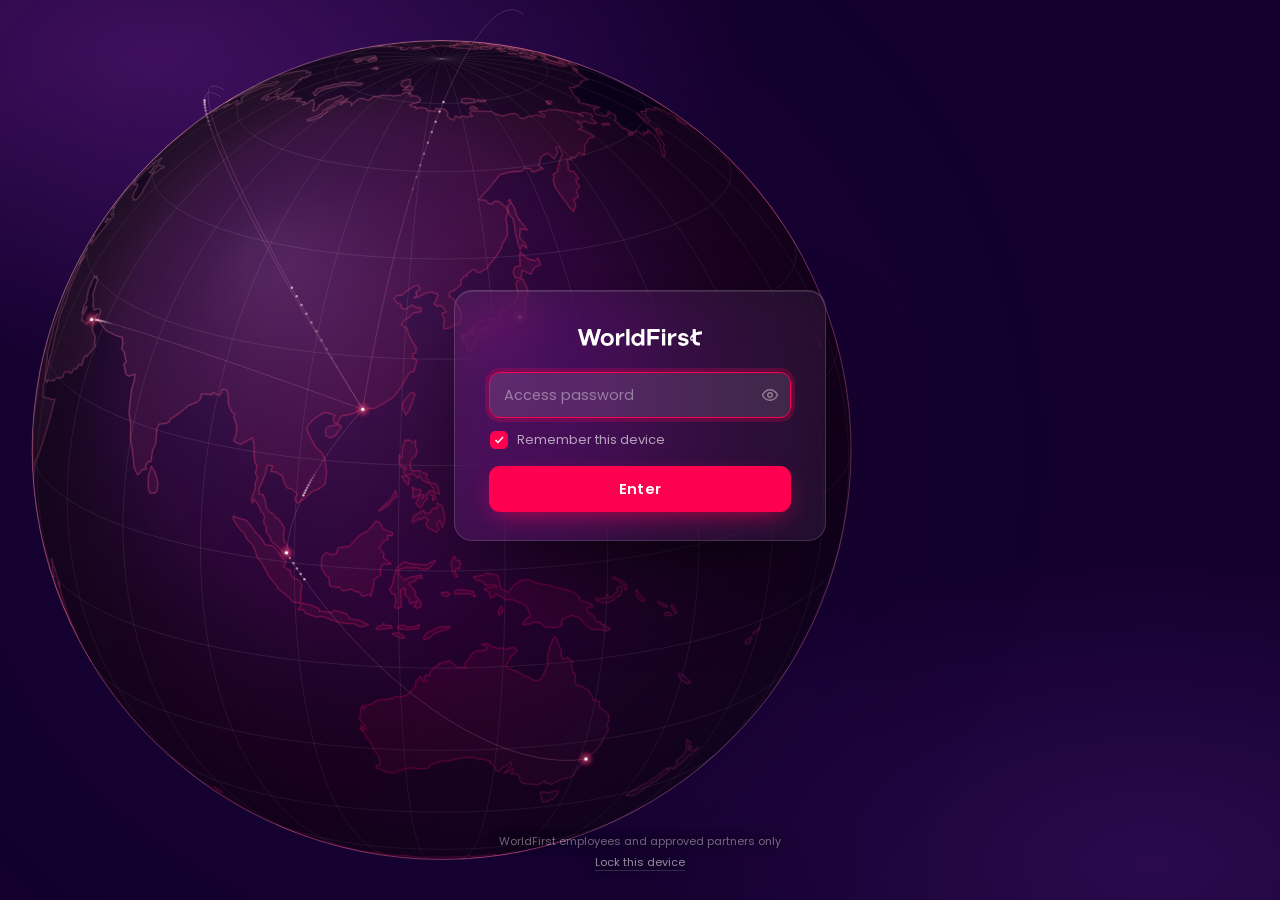
==== commit 081d1a40: "BEC Agent: fixes from the EN live test (end cards before fades, LOG-03 measure, reverse belt fold) C" ====
--- a/agent/index.html
+++ b/agent/index.html
@@ -135,7 +135,7 @@
 
 <div id="content" hidden></div>
 
-<script id="payload" type="application/json">{"v":1,"salt":"F3vkT+N5/FJyvyiO0dYiXg==","iv":"x3PsYcncndneVJrD","iterations":100000,"ciphertext":"+eoXUaNklhELKgS5h5rYsFWZuJoTMxiCG9jAoYQ9DA2XtiHrZ6CarAq6XY+lShLrqgKIsyHxJ+FE6RBS86/[base64]/PIyKF2vb71yej9CrL+ZNSgDUzhHNMpi1KuR1YDw7crfD9oOOxZGejNGiIEdd8Bs6bSEa+7UCXl3tG/3hJ/kGJXeFyGG1dsf1j/ZGlkb1rpDS5BgQj9QOo6U9xeS4RQMWNNTXCpv84yJUZK/5iIbABj4AWuZrFRbGYVWXlRQNVQUsGz9dZqNrpVDvkmQePgETMPKL1NoBQca3cB4woin9QHGaKckmIMcItdk/MEa0oGEVETRyCNj+wNqlGjG35acKM86EmI6lVcOrl8+h4+Fg8+pcDVyBsvRQk/qdIWxTEFcBDBdO7feys2x8qzFJEeksqGk4uWfC2BMKOKWpuRr1oOwjR8mRIYAl2KDYJbhX7MNXFFF85JRKx3Fan5lKCwqxA90yjOsxmhRTV/Pw8PMqC2xiIGer9rurd1vPAURdGnlAFQLE4sk/o4NezZqMCCGhaf+Rn90UsL/LlRkA99wX6BWex9jxxgTT8i+pXopBhnJ+JGHssN9ojcTZYHMaCsoX/r37elWB8OadWgLdmaqq/lqjnCCbNCGxRj455DEWs6P/hkEmJe17so9EHfVPowGNJZ0IRBp8MyY+4+2HP6hOJUcMZYw6lizXZ4hj0HWcWvyFCgnxJSpwRDiekhxOGDHw5PmxLaW3wQTq7HN7XAR4LkELEamgZeVQp3QwTnod+HO1k+qeB/7c1EPTmF63rBomAgEbwxOn12XHhPjgG8Oe2pZKjKwNFWuQy/oOZmZiIxcc3PzvxDVbrp80BXeFe9g6aJAOlTfUk1MKF7HRK16P1/X99H1igf4kqEE/sKFmZOf4T0tX2VuHvNDwHk9DQmnsd1B+IwJ7cs/fWm5EeoAQRLTfjJ8juTKmccNh3dfsw+OerfF/j6Uz8BxDjbgtD0yxDfCWAQLovVzmAk0cpu8OCa0gJPZ3NKSLT3rL5c6Wkb4nS1az1Vne51ssbFCOKSo4mY3ymmXB4AIP6LBIQ0sXD55UrP36e9TVZ3nHPQBeqC/1V+tHmUjx//7kQop7WkYPVZwi9X+Y9nSrvLDKml5Mjf9PoFa7KaoXXi6wdZMi8/wdc+3ZYw2L/[base64]/dM7mzAnDGUlNA8dnsWF7/Ne8aRuJA7WBNLWHsnl9Vmh9qMk7lxmf4APSC9sMmM1Ah7IFoc3m5Xz6TY+z/8e3dcwqUAMs6Gq0QXZl5uq2nsfEExvV/+9vGvUT+2m9kZouWMYO5riR232PAeARthFdvo3tf6sPD9oyRNU8HP67NTH3j0PWjHRNeF70oqhMTh66v7PUP9H9tdVuwmGrTBtGuRnrNce1i4+GC0TSBwslVoXvj6fzvst/c3N9LJq8owwM9RgwQdG7auJaaNXha2GxLtd4ib3ydq6gDwih9ZWynZkCyXkfQxh7LXU+rrD8/Rs8upWMoDPG9Z32yxMg4mlhAHzg/5vGswXCvL0uIBAopahpBqz4e9VBOJ4R0tK0HaVb8PbLGSh6F07ih1+7ALBjSRkTtRSpwBMHZt3gG8qW6hcOwdd2nefMqE88RFTiiDKZ193mUM17Tyjt4kX7Zk2XX5d8PiEOtSVQHO/93FhERBF3OqgCm8f7LIfoXeqjy6q8jrUZFGQbapXZt5qjqYkFL0UHFe0RqIEVyO++mgHmzZacEL33op5vTH9wbZDQ274j3ByGsi4zJ5IoL/hUbVSNKY2MmN5GOXvJshMgs4+kvzeKiemozM/ly05q6FyVo9+BVJ4KyZCJgWMrzNs0l9CAM5mDbspznfoATnLa8nX8eV+2RHP8rjEW4l61ZhPA05hrvrfiglwq/tiyA5BhGN106wV3cfAEWDLNv1tOmE4hZme+uUXcn6u7PVVtNk/CdvVT73FOhIfk3QaLzT/3DOUIdsMWXghXGU/ZXMXfT0H08SJAfB+L9TKfAp/LBDYbZY2DEi3SA778Fb1bQyMjrwqtVl/vZBDKlGYBWhgnWXbHlGp57LftkTZWh6gKQGOT1j2LQdIujoMXf4hc1U/rWlxQAHXc3FbSdyBdXnaPyf2PDBgF8KmarFLwyC/jDNOfMFPcVDZVwKM0SBUk+D55Nhdp5mS3E6Q1/EN/GSVZG13O/d8lxq70lccduMBXUDtL41/0k9GxsdFNwmxvpfoYeMwGvA5VpyCtYW7VsHe058DN3+/[base64]/QnePCjnIWBypqDivx72PRTR3j/FxBroY8/wH5E8vBlWaOp8984yX43AtCwghKnwCufrktfDHKhYKJFLLWCy7OtfSFVEBdTCsndrNlkZrEp/FeSib0NBSvYOq4lTC8bhWL9RhHvv5KuxuPS7IxvEnnR0DHLP99d7XtXWwAozWIRKQf3G0H/T6zGfBMmuzIpLwJSbMscti/[base64]/TITp1Ax1F+f5tAX/[base64]/F41LRMzkm1yfIX1ecOWUwwfGosu7SSas1y+rylEQox2QICgJCtjzmL3WZi/ea7KffFqdK71cr9N+NbjHxM6T44kyxAVMcC00jeF4ZEPQrAAbgsRYzQ5iQqCnzb8ap3rbRcajtbBTmAAyz1e8IkxUvfC/jaz/rdf9XoTjRnDpYO0gkukhRAJG/wjKzDwqbM90JYSvxavlw94LLbKc3hSO9Q4Z8Ch1v5xdswiwJfWRDUNWJ8pkF/E5WbnS52URc88OCuntLvK0E1Cvf/ac+n9IDXqXu65QFKK4fQGwZTqfyPYCjH1evYEDUdl0j61EcGP56LYmJGfWr161ttenQqR5ydPa0wEaLbP8ADhJoZ66WkpPwaV1ujpWDtLgek3mR1A/qPXSQk3n+J0u5nAi08IwASYdPrkklVvmeAKR9DyrgfAS1TfSdHjYMYxISiW+vWp43+HsM04dmd2/d3Qom1pneywaoDPAoOMbFPueoPecEMJ61nOIg8jCDvueRmZLqOsW++02uhVmfIJDbOMj8Us37WbMH/22wFyh8zGyT4GL/m7f34zJfsjaabJBw8BrArq0AgMfDse0Jk2X2ZKV+ML5wQz6mX2l9BHk9AQdodxV8dxacEvwwmuGblYmdvWOffiDus8QC8t6r17BjlLgENZHl1hXXnQlNHf3mzRAX1OznFTrQAWyl0pDk4cTEGNj/pVYvNCRNYsXJvsauqoO2mKfwu8vj2JDotiGdajD+Q8YXS+nLKG4U98j619/+ekTSTzFRcGUadOJ8MGoj73/CCQKhTZ2sw9ViWTomQ2thIexLwNezMRpxUnUGexcDERGPFe2pRTPjjnBq5i5uFtUc404YdkgwxuEoKNfKvCKt/YyTfFJKt/neiwtCNgGbDMA+Ig6XWCqO/6XruLjVg29GpiE8W6ay5nebnIKFxoU0pdZJFDN7KbdSutJYg6C77J8HNHROabGEEN5+5NDYTzdfxfxm/x6vyQ86e7eRft7RWUbYoB9UTH5W6p/PfBGtOU8Fq6mg5Lj51mKKepHPm8veHw9wbG2RD/bk7dz13TkEdxRtrRQmQw4tADcS1zklv3HvMPWJ4hx1imz3wmozx0lpMjzkg3TP3yHQOTfn+aAKIF7/4wx+Zz7jSvIgOrjuqoKXxx0x5xxnx2qjNkOwVEylr3SG1IZGdNy+UCussu740SMOw7dqR8HLt+6T43UEXXKeRqOqUAMvmlP9L9DFH8kvH/9JnwujWR2KUtOnrnmDrmK42p5EwamUzWXjkRO0pGx+cbn0RewM+Xujvz6qe7spcliIPSyUbgGbGdPreKsE2mMq5tS6wIfqoaJPAzlgvnxISVMjfMIGoThAgQUJBm9leTjro7fRmOE5it9tTceJ3/NtkHIkJzhiOe35odHaFPujPQ6IFbV5j9GZgD6gWrFWywOeYThv2S4BLrZt9lEoEMDfo/bGiiSNlNzqVievwirgSXL5n9XLI9joLWnXhmiAEWGWOMaeTruPdLReUDMC1EHyERPEYrVkS+ESlI/WELTcUEBpV+AwsoMwG2Nz05lfPvsD8lYk6nGuAhWP57thSvNx/ugwRbQ4jZMczb78u6fQz1Mw+NfU8sUr+2sbrmJkt/hSLMb/HPhJJs5Yy424XGSJtwsd7LHofM7WdimCw8FJLg2fycViWYVpLXomT8mw6JwJBOPDxzD6RdCyfcVFqxr9lZLz+AQsAmp6+HQxc6chfD+GzMliYX/ovYHeLB7jX7HwaE1RvWD6F2OmZFespfsG+zA14suJ/b6cyC9pcbx4E8J4FBJpEKDKhNS4ZXVmXZQxnoYjXD0mAqbWSp/gWuf8IySBrdJnqV8bZigNo2ttS64ITYTudsdIPtKV6oE32oqQXtkbxQH9r2TLHdC3y6TrdNYb06hzC8Qx1Y3QlqAGvV4nrLWwmrzCW2Vdd6ZAVqJfC0cGvYK5RVX+BM8Xx/97BBAzIUP3vky4/0w0hpqMfNGSdiwWOps+4FyPl0T/1EMygPjUM/[base64]/rt30t7R5Y1cgoU1PFd8Wqy+4H013/lA5LMCKneE0gsCBVKQJ1jrLvZ77zY0kN+cep3WOKqXzlRW253nLuy4jfBeHyfZMo+Py9r+0zsCiGBdEcJujJbHGvr9T3eqVwITPiAAx1SbvR2+oOeZzKhT9okl4jd4tk/oul5SoY9TJNY9UIp2qbfzhhdoQ8lZ3RXWyEn+JveEm0L7v5SuhUkntHRW4NWYhJ5ZRPP2Rb9GaonEptoL3Pqop1xFABuyIr4NEOvxgOuRaeXJzRr6AfQ2tfLQX9jYA7Ta88XQsd/+fVdhrUdP/Px4TmOKOa6VOoRXc6/[base64]/sNbm2zFBpuoDdv0v0JCI8vTToNxH3Ia0M1l6L/kp3SgG8MHZ6yoGCoJ7WMwRWiksBvunb024iF1ys30/7XmWeTnUcna2fZpZlogqQ4y3kQV/JlNQqwKEwiLAmpGkKq7k4ZVAg8CxnITCdvmAYBldbLOnb586g4C8SgVJfg/OJF4UJC+cLQIJco7GcUNmW05IyJKyaqYTWTxUC/[base64]/+nFEKXjmMTvffk5W/kJHDAwy5NAsDjDq0BWh/8H0hmcV6IbhD/lWVMA6QiIQ3Yy+FwfhNkoeZZfgHneDnliTUckAc+PpBJfO/ezMoEw/hoTbq/ayhN67RsmUBX+pq4FNv1u5Zl85CcDPpmajmlhYyOHbx/U5oukpkDaHMuLB+lgf35S3l5ls8o9glxseM9rcL4cUKICVuqVEBWe0bz0Znjz980wbccClvdrm2KY5qMKU2sr0Ti0+Yx9zPiKTP6wEnnDL8ueq2Xo++qS/HcYBjbepkUl7tdsbdTsbtws0KUul+VR2s6wIJ+ekL8MV//Bv1Jw6t4sf1jZ8Cgq6S5/WHcI/CY3wedFq1pThD8DGuinyp/ZRETqaH7r96tHGybtfBPSMBFRVII5M3ltmrl0o+k7GAR+7mk3ebYXDarIYbD0jTtxDqw/oDQhtkZYLrNsR6E/JLmW/[base64]/YBVutLVKJWX06BVRVRLiRsUV56DlF1a+e0M6DuG92gy8HKjrQzNCzm+/4h3Kf/i4ywiFp5DPiNg646dmHr5e1O69C7gkzUWv3GFMEYyEoB87XH5tnF67tULDKAcyP17P0cXkvr4hCrVwflqVYX6vWW6N0g1Chy97jWO/v3k9Di7wU5DRsWxMfq9gvUjiS0Fd9bdAuaals8dXyn9g92RMg6pGJ5eA0hfbRNdfO65H/BdfFbPAvrEN6XAqMnJp6EVgVik2BbYjxbT5n2MWtdkd18eHfaJG4UIEDfEG4sBBKRjopHeI5HG3mhweSM8ngVsuJiNiaXnDE4YDo5RMSbxoVGaidPuKlocb+AM5HfUj1cSTXkwTzRz7y4BmRx2HfwiqpB9OBEaIEcAzXyKGRCL7No+Pzm8jcJ8qpcKjqITNbGkZn/zBiEIDitTvMe8YrrcGw87nX2PrMfhtk30BQTBx8lzcT62hCQg+rljbBME48FxpQohxCJExx9j4sO98QB5DX6eJMf8eMxxYy6v5FTh2OFK/YqFBj1PnQ7/rxcH3mjPjydvBP3hFoxlvoUkPbWhg9UBUpyWG018QxGqrTIquRxnHvpZvBP85MKfGMsDYjQW/[base64]/Fw355ZSSC/UiAo56ClcKRqm9gHm0IotD+ythRAuTok4ldTAckRdM8nzatl5tmGrh8NeaPZTNlG89K/y9diV/WRNFjus3cEs01bqce6bZuLYBbzODPIbSoC3Z8zk8u9o+xOeAlg7AklcfGD0TXMno7sjFeWjhH2V6w6laJs7qD3sNc1zrVLpSHYieubMkz9fHAM10dw9KgiiHmg4G2/nhQV2mrDR9aP1tmVcLN9m67qgslKANoQLPpR+puHREd8mzrS1U3T3sQM7vazSAMiCaTY+3xKKKIwZoN1Svq9OcG6d6XY6krIYuiJNB/wPKYeC6p4yUwYDR5VK6LDunmqz+HEh8d4+qg/Q7S+/zT04eqG6jO6AQYtirLZgd9RP6s593TqNx0NC4J9+kPMBAVUqNRbhjbWcnF18c5fn0JpyFggyWWmw3mHs6Lk2z9I0waafNGTjYv0QZH/aUjrE/IwicjYEnHSwaA1mDCLqn6IW712CQUrBzGcCo9/VQX0aJR/jY8kywrQoZ+n9/4kvZQ/Xng6aRc6QJfCKSsY14fTgKQS/+QAUxfLM6YCvZQ+3cdYqKYV07XGoNsofRdpsd/wTfAs/DbIJq82+r8VTssubG/jjQqmQrZbQ25gyNA5iWg1Q7xP6o+S5SnlMgYN47A75+PytKjk6VImbXJ69XAAlf9MqHMyrWG+25ugArgoaJp0fyc4CmxQnAjjE+oeupSZdSo8qKX5u6iFqwmXM40cP/yBusyGmvqL/APSLOEGxMisvXDsFH76+6VmQOCLAJZoG6CLUeyCzJKBCZWBtTPWA6Q8KxuN0XTmem7XLNulVezmmNi0Dq2wC76RVG0ckHgQJw0Ut47T4hzxhAW0UvBTUX9gqB2F21BiGv9cCtvqml97UOoZ4UIcF03EoCn3pHj9+agdV7bKT/vkGe0sORasErgABUvGVabRXBtVovaWzQNewGZDDPrL7G2WosH5rL/V3fVxsriBIK09xE8yM9GY1BI8iPHYAFp84SJyonWko3Qi5XCZmH5k8Eh97Jqa0KynVoounLR02WU0v017e0Xjd9rlxCOQZ54GjrbXpvPzCv2rmoNqoxk/LU4lx2l6jOTObyvUXFlij4z+lYQJkHzH651n3UlFbvx85h2gx07F4LVa+4FMjmwWWJXEGPdzSf4HJcQADsCCQ/iprZ0ilGV9OIGNS6m+KQjuBfwE+xz59+WEIWI2gs2UVlyE9P1RDd2QGIjJumY6rruZrr08GXa9NSd61p6dqKCU7vTfD32i2k6mtkqp/eVG7NagooR4RIPnSnO3vck2X1b2tTpILOWg38oeG0JD7rX9CGPbKGQmAtmNrW3/N3gMtzjPaMzFOaQrnyF/hRL48VTroiRxpqk8pK+1zmijwV3wfKS9XT2NfWAUBqYcIqFUJdSHad2u3wHaqXQ/CoXpm77Pp7zepj6TGDDRJSaBKHYXFxW9CUT7d+vMJUyvXzEPavDFpQv5D5FZF4jByRs4YOxU/HzSBt0xz+V8aTqnckjuelVz7z6yQpVi4DPdyyk8AFutiDMcDbuAQT6fFxneew1IpfqGGACEE3HzhZ/jE2TT2knEEJhUSe/ypRJvFA3/xqlp1vC0Rn7nD4omZRBSMFbpmm1y0u3+3Pvh1jV6A8/X/wC6NbALEzRZfLvM1FvVeE9MXZdsua9Hd6bhJARy0eNYOQvi36dhP7MRilCKF4C4xaBOh1187IJVlmkmBOqcLAmpspaW2yspkET30DsPvhueN7mFbQh8rs0L+/WyRhNufJjZvCLcsp/jzYK4M5lgbvtJSGJYGqD4DFML9/T71UTNLWecs0WZ4zin+ckH5+7jpX9+llj83AeUJogHiKCMEK/dbr3CyTdVt0aVbd2WJR26O19Gr1zbUi53e7Rq487EWpQskXz1JjSNapVdmFcGUdA3/amUSUPKVftqeLw6SVx6aQ9bT2r4QvCs3ea/zFH5ac9WGpy9KF5b2JCfJ55z16fKGtdQmVPZAGS3onoxfSGnkaP8U073UgjflhwrN1OyPbxZh7Pu6WLhMnfl6TJ3wiZn8gjHS6sJI7TbBFlzrd6Mk5li1IUG3fxmHBGP8HkAtoNpFCVd8lcdLWBsnYPq9g5Lcmdp9EJMx/BEMYcaMxfZf5pjtTNtfQOESb3l9X8nLgSSEXd3IhP7/GLYl1P5UdJ+iMcnVQKw+I/AS3OftaLIZ3WtpeCkq+EHnXqlaNjAsQJuUDIrs5teCnrz1/8O/qamP8I+75fVRLqijO1fLZR9E1duZ0n5gs54q5wz42g+90ppmOHjWTojpO7uIN5Uej4cK0rzzAj6fEkw/64zRAelT1m30vK0dEe1BE/iSvDRoNFrC5ccQOvAeQojA1GbL6e6I0vqIMxxZ6plNSvqXk3B4uOiDk45P+3ZqcnAbpYiv6EtZ1oVypQZKHvqYPJsaSS8His1wcXY1W+TDO8qIROUatz0urJI859N028b6YL68r/Pn0dO0wrJxvc7Z3jUEojBm94/1TLkDDWoEA+cAitiJCV5YjuPZ6W08sR1Zwt+Q97G4yU4smbvCneq13JBUY2RaoL7nYn1P8s4bScTDt7MxevR9tkY85Be99C0EMkffphirfTdRHxRWgjSRUwzTk5w+dRHPbzxFpndsHS5obkJaqo2biEjhWlMaPxVL8E44bQWwBsfi/AwNf/R8+QV5zRsIxmD6ywDWspYhzthHKSZ0eQv97NNjh00CEUM02kKj9pT7GBfCt/Dj3n8lccchEUa8S+Srm2Ty8adakEqdNJCioKl/9mqQKHZCCMYv+S+2kYI/JXEzNLH6s5rPyI648XBbtUuzE3oL5NlzbD+fGxisum0WRXx4SY+Fu4OIAyfEymZs+Tk6Kp/92vz9TMQV1k9TnxGydhSqDDI4BE1p+T889uu13+E4/zMMedAWtus0cy+jNjKFWeE3HlZfKdCXtbH92bCC8UCXWfYUop/hQjIBI5OEbEatk0k9vMm0EH24wnz/yAj3u+tw42MnngTZWfIWAqXDQ7HDYxSOCmkdzFMWrbkBK8QG+86gX/nAV2moaWGhURMxOyGXSV346Emppit4Vm58BMelizWy1HRkBVM5DmM80PJ0zUFL5uszc+3rmuWs1dp6EcHNhXjB5yLbB247DYbpnjeDLsptotUeG9X6ph2XIBLcJFGTlseVh7okEy6k6J5LXIKgI/tnVddY/a6GjiM0aSKsBlHkH06LKm/FcxgZgfertU3+TZc9dWSxLhvepp/nGFmrbWBewSrxcL/SN8c19SC2zjLGhw536z/uWswKXEoE42pN+CxW5iCjwYea9qZT3I+5F8YE+MPdSg1oItl4CyadB6cBH5eoUrXegIQf9r9bXRv8WuEqmlKEvA1xsOyB3O54pQlxMUhi198AyhTEtuf3IgEHtH2UpzwBh2r6e2Tm24kt3ru4smFuqOs0Nv8keWmC6/3NzYv1t2ve0ygzm+H3OxNbfWilSTK3WVHDapJSFS4gcB9c9JuY8X43Vix0oE0IGaxeFbq1NutoOQ30uQh5wWFrzBOUsOB3tYkReJ67Lb4AJFddcpUiq8UcoWskqPZUMa77QITHWdXY4SDekzwVV5xI8bgW3M+yMQB/AG+HcYxuMZhvCa6bTQRYh/YFLSYFSilU4KIwfRZ7HVQRa7qOmatAn/r7zTfdMhpmD295OACj8AGX5/AmF6o3Hemk4BADUiWlMIbyftQQs17ycDAm00Md3gv+QIaqGcUCCBy8G6kEZ1oHpaRNmAzEHp8c4ycAPkFBYN7snvNRKnuPHqLOOLW4KsyVKeucV2U4WHkXcl04hkTo5uwhz33gPxj0DLC3ckmzWC/1J8gU5IKgBDaDJtO6B7foH1SDDjbW894i+XdDVOuubJqldMUmqsJz90QqDHaJsgzkwMkdBtRV9kT7oKT+xw+DVKAqmTtvzEp1tuFsnzVB4aLQd3nazluZmomxglFbEiJ9ci7mf9LHMd0WXLvDSHluoDC8eNsMGX0jqwRfGbxv21xqZxSFw3b0/zi155szUJWQSXDfar2QnZ5jwYcefCdCgbu7LJ+HteU433LgkWzSLsmI9/XdY3X1gRFgUkPLjMYdgDs0WgHS1O+UEqqmjrEWPBWNVxtR3Py5ttJX9Wn/5COBQpTN0zanljaGP0XE+qXMjgeUsavU6g9jxyrCGGmbriDMoDULa0DpQ1xp1lsfkh8DPz3tJVwSmIGg4QloyfFkKcZvcw9htstclw3/XsvueuIdh9grsd88Key6F3FYDJUdkOZsMho22ndr2oqYtW6rw8rJmeWGhd2QWFkknodYAJICoAwgsrZSR5b1Tu2+jSiXzORYYhmVBGqGCsvd6rpimMnRZfC7TPEs/e9z6vDGP9aiN0Ou6KTi0WbWJ0wjy1+AFr2FzE2GjB/a+ZzxI9cvlrd/Tf9gdZp66X3cDBN1XlEvIkeGySlSCKnXG5/NcbHKijkRlYE7opuF288gJGscsk0Gvue4LGMks5qoEbXA9f/[base64]/YUnuQMQURdJYZbix4FnlvzwZ90a/4RnxlQH22fqN7X0OiZM/oDSZ7Dv9EnKh1ZefAh8sKU9psuXxL64vmU1U6s2JEl3Gs7eUAR/vWaLsAIE7VKdUslF7n0aLiK4mCMQLcLe+7dVFECcs+4U4Ev9ndSKwH0/CZM3v+6/O/W21Y49WOPKKz/gVzzp+0RydplgbtrIvG8U/79f4PpiFF7GiAuGp6aJnt3PqD8+BlpWm3ROhsSyg+e57IxPV7xf3HdOsEvYfdEJvr6vKIygBowRM3ineI5oM0A2D6Oz71jLjSXRcfHV38vHsyIRqqj2LTSAtb5Ts/QGRS2pY26VTvgZYtmo2RnxnvaokAnAnmYTeQkBW434WeIXnqF/ZbUg/PZAvg7B2JVDE8qF5znmTncnH+toGaA5ENlL+BO7E1u6oUi4lh+wUuSESR3gzVUlJjLkCqFYLLH0FsilY/9bog4/wU+C8goNXJHQEMQjZ3Nj4cCdQ1I2lkUL8RTe3Wco1fTzxpSI62M9N5+lrOIIBVMjPM12YhqO1V8uz6nPTnEPvQu10v5CJIWFRr5euWqWu1xfIcU6ut7c66332SvCUyHQ4hEY7O6M6efx2YgVib7tJgMak1r/JaZ4l1qbDMdQTejAbn0g/UahSng9WOdjwEqZl+hRmgFkRWTl/0DGdmtKe++WqitoIP8SoXyQhvXQ5JCUYrtxRD/9A5730NXqIV44htOF0Sy5ov7sUAX6HRRRnWhvs/32gGs0xOxvMP9ydXEIq0iBKGvT4qJdD3BtzQ59PrrWdQ4R3+aS/h84ZIXr7HvwCbG5uGUfQQHN8897K9w2JOLDl5RCiivKhg1uq6lde4uzhEvzFpjsSqMJuTdlXZhgX/k6W/[base64]/0z635iUZiYPcgWs40fxW3uY20L/YNLXuF/VfroTg6GUbCdltWvVZW84ti8meLIoXSD8l1QA1Ll6mB7nZd2cXO0xXVA0mGHPxo+2ZzqTAN4CbvvDWqe2IirJ7vj1tqKtRttHCtUaD04qR8fomOkgTWgvTwOpvzVmBinJFTM/QT4MyhIZS/C3FoxcMldzYqoxBspwc5wyeuaKXqnLauZFmiVdsfEkHb8loRR9Y5sJ6M92PJj995luPuMyLBjvKidgrsJVfA3hdEZDVfaPcJ3prqkuCPtMDj6HE9AHHAzyhVynf+ZdnuO8EPEgA0dApF1382DSi2rgzAu/UkIOcQoGzN6akCXj9fr7UwahiaM3t97J2tfD57qTHcF6kiT1jzEC1wu8F5ET7/4IaxIbgc9tSF+lIaPTiTizFcQpQdn1xXVVr+7GBzLni601zuibvQsGCSgvJtr+VAEjJFtbw4mmawjH0TXeE9KkLTs0yc6c/AfIsrhoJOlBwL7ViEK1ST/QkYqF+pAUcXmpEo58iX8lAdSlRzH/UGnaetXdE0uzvrfrXtv0UIPfl3k+dEHwmYy9kvy/DLDC1igGA5CmRm2nIjGwm4SH3ZMXLOn0Ed6Knv9fvQgBfm5rx8MPo7mK8k7C3yiRp84hK5p+D46GMQqHDfORcYi0I/K8SgQ4hvYuKPayxq/OAqOvwISz/1KY4VPOmT+YoZGUX4/gYKCozwOsMyjiDmE6xXA0TaucKxjESoLXmJDGsTT8Qsz8JijQLTAFjx8D2jfSTJEAEN81+RJhhgTZ8H0nFbHGYdgr6VO7K6Zfj2xLjY8EWzQNSF+R+/pfhCFgimSayEybe1X54ge5EVDap9pzq8HW+LiuWN86u/J1iNs5GfnhR0OWZ7X27PLBvw2HEl2r+4iGT+b8A3meoou5RiNYry+RpC8xr5bI2yA/s+6m/aZGKVBlYYUbgUsglN66vARH/JS9N2PzmwjpdhLRN0Ctin3gGleVLi9tx7ndpY7vtErdp/Lnit/[base64]/o0fSK9Ys9ZUSAep0hBv3OTPVuzNjS46E8EQgYUY/LMTf/dhuLi5/2wmUYgc7GrYX2lEqGc31BfkW7HG6KV1AwLKW1ceWLTq5q+0DYeok6lMOeoDuqUu/h5k2Q0iLzXrRZ148o4pfVTcjG4VoJm+b8VmrSLkQGyuIEOc5osCi8HsBMrNwvZTHMrS21gqMSOjxoZ3GyZI113Rh9d73sGnxFwwtVi5msCKo6JmKS6O8+fXeYiYidcWwnt54OF18eJbsiW0YEF2LuUg63pc0aRkqldgq0xtnuFdvg7MEyGhdHACCp4uIcSb/5m6rP6j+Psbp91T8KWecYODggi5kdimKCvpaoQr52iXLm3pQdiHMk1Yx1SZBb+vOdQx4sZZlNEf6lVk3jN+kIIIVHwQ4TfB3vtdG5x1WOEA3tLHlSC6XHzr8YhGpTVm/+EB/jL9GirxelJ320b/rkn6ZupjtFKsd18RSc02HgiUpa3sWie2sfddKTsI5fD33PjEWTf+aiH0Ui1bCx4sCVnnbdmhnkTlDBHNT6PZQuER4zI6cHvIk3QCTyOWOGzd5iHI1Rv3i3AyLoomzxJrUSGcnGB6aquyQR3zttFl7zubNRw9YDAQGi18oNvnjpsFu6VQk9fm/e25DUHM3FnJ0/VbnL4VANqdEItYpjH2QhrvjAHKal3/xW9S/7yVQ3nUoRPUDBaq8XjIy3KCAAskFSQrhqK56n78TSfBFa/7oHq5nyw2z58yTvwgHV767nkxIMnpP/xeybVLJg1l1d95eY9H0/plvA3VugI/5biP/VI3eJGYAy07cgM8rbN3UgZL+x8EIXXCr3zhoWwp9EclLZ6/T00S9KGFOe10boivlnV9DVXK77yHxZJ3qBSjshwyUA4rIN+PlDCP8Pf4b2Ujyru3yHG5VLBbxrLLZeDSe/BljCcXwtez6CTFnb+Of2SJmMqFKLHJxsOyOjxGt5XlKw6WJdycY0Oj88qKPXNNoWlVtjBnYv7aMGv25D9ZYnz6kUuHrDU/3P5Y2QZIIbAO72GtlTDeVn3yntmHUaKKYp9q/3cROTD/G/vM8tzMdc4Sbi4l0NRgbvm6rH2loZq6CApgIsOiz/aUtddAqO0Snpx7xIJLp+g1oyvS/X++vHuUoiLtvnzRWYdy5Ct97X6mAjnqIIZ1GBaCrw3yYiZ7IrUy2tC/h7vWOeEESNvXcpb2hqdYF1bCGp0PU5mY2BQXTpTjB2ODffpI4puknqSXYUo3zAQlX/jngvzAo0whDNEWGRZjgG9LBZEEb3RONlB6NDj9Z57FHPIHtIexHA91ntqrhDqojNTNclKGPY5Jku4iMSgZC8A77rZsgYmXs0RVuSrrAMDS8yMbh5LpkrsJAM/t6QpHb5lHIGTuZfenbeO9tMyc7+0LFQ5uCQ/YAtAOeF8ACoCritWz80eLgFRd3BtTji3f1iMQDQz8Ch+NWfBeWteGivseLXcHyOX5rrw3zCyYR6tSI1Flaey5OHMLzA4JI1mqxF4iuJC7c6RgpE/x/W7CtQ5UEF/xqhEHoaE3Vu/d8Z3yaW06IsZ8JadePrScN4IX8zoOEJZRP2tIof6Z8fiJS5/w8G276qXusBQ0RPg6ruQQXngkDGX/5c1frATrZfxASGoLhVPBak2zRP1SLOUnjvPWNkjgN7BPWylE+wp7gtu25NZEP9zrr5EfBjH/OJ+SrdcGpYCkdn/drj6G/HFbOwhk0/VnSDDVII96FK+LWuIA65A5viY2UMcVo2iKlGbJHyJLJA1F+0ixgM5qmdL0030UYBgjgvjnm/Inn9ZCUUS/kC444ahKgzppf+LdNOcqzKrqp9+hS0B3jFU1yPGw45k0ZkRvxUrRZp9N5mnJhBYKtK0ochKBySfQmDt0O5b+4qIqPDG1ePbiuVZHx1kxvvJcrn3+RzOwKqFq/7H1ofEFhjFjLuNFlmV1eGUtUe/oTuwFaKdcWWzBEkagEllWlrh/hm4WAXvXLGQkKtuRZh+SAsfiEgJvPK9JJxiohYwYwXLvKxtiZro9Q/4IOpJmJyh6P0ZgFG9iBX9FAXBZMHHXd9FIrTiUtDj035jMP6KV42yNUE1SFnUr7CMlmHVJAXWa7BKpgHUz7zC8K3/y/MxS9BfxWLRVAUD2mZp9c/ZsYIhm4y+NYO4kF/jaeNNxZ5GLp1Xm0k7eLcNslTvU+EvT7D2as9amBEKsaSRapAAFUAPolx7X3TWzOiWl9d+nbuPoN6lkgUC43TuMi0TA57Y3VI/+uXF0qo2kYrbHNuSIIivLnrsDCC+IjJRAKDzpbl3YgqTfifmL0EttoVmSoGCb7EEfUyN2/AYKKl/dtU369Bu6miaTPMdvnenetrSIL47woI5T/nMT8c2QDOhvEP+Lf45zMStQS73PI9RUx+qsfHxmu1510TjLTuABtlNdJEqr208lH/BpKnhoP9/SaEq03AqAd/qPBOBhrcKIGccBdgIthzal4Fa5ZAQmn3s0GcwiSvmBPEEa3FT1YdLUBXkGlrlEm5HQV6S6fgR85WTj/I5VwtkFyBB9znNoHk5ITWy5HNfHJLv3H9ZJvqSa+bmuvbnl7NsRwIhYIla6WlJeZ3aacMqwFEpc2SoEgHyI7AFQvq0jpvUbDTXY9Y/Z4KTxiMOdb7mkjud49AxEM0oxniNx/6aWxm9kQVn/umbEZKgMIh1GIPROsZbNg1MvfDdFCpKLECVN24PHa5M3ti+s/BHAVE3Mlk2ztYAU9aIZkYZ/p/BcdERw3bF7VKqj55f7Lo0biPhpXFC+HNIkSpgKV1HCeNhnvFrsPV5kmEhNeLqyWq6fqYqwHF9Xsad6sZU5rqzM23JR6qg0FpbRBAHYXHZF8QEGArp+ctOje3vGYtA3bZffmJkJO+xoFnbtML5MjYDyW1fek49IGy/R7SRd+5/ZcrX06L/RMK+mh9ZjGmSgZQfHZm3O8zsR6Tu230hLNczXxMjr+Bk9WN88sE0cPXW3MQNZ2owjPyoDtJ+LfT/yTPot/sV+FPlMiCGaIb075Fk14NIG4GBlV0q8u/3o7F+sADidcYk0KUtSnt+eT6j5GHtI3tBkpk1w8J0LZZsT0DedQflZ0174rI6xyAmFWOm74wj/rHPjD5TuO9U6EWGyS3BIJvyrJXA9OAHrCSHoLGZEQavSVDvS/wIA9jCd80aGc56Eo/f+PnSobigzUuQ0ULMf0j5o9Hig1q8a4pJsRzgor1L+HTbmxXcw7FheCLy+Ak0udiaod8uZOQ4lbkgZV8ygghdjWkXogB+/GCuLbGXsnGH1hvP26nhpv0Bc+TxMBEmVrr4/bvtlyr2v+qLCsxn7pz12FXHb1XvhT90suXDM7O1QBfKqNTm0r3C1rsiXdLCQoth8LFqgUYXlBSwblJaWKVSLzUxnMdEfOuryE6KA/OT9sM3z1KMVzFIR7Y65CiH0RTnLVChqyfUHGsFBo//PLs6WqxPEoH8QFXb1egWcQhGnfXems7znSaKBKObxrvSBpkHso0U3Oy29fcZJcLG4TcnTkImhUbG3+UK58JsHwSebOhrsx4pgEHFg1iR2DeHc17vNqKzqH5A8yJdKFVpQsaricVUrxvfqBXfRE0+QgXjN+BGPJO0As2CB/CuiwqO2s0AKUzvaNWGy/6TxNsz+qg2cqnzoRZWRuzGMk8CWMjhtvAsmYQSOhX/Ej1wLdhXa5hXpgMeL8BpkjeOg1OjCvLEQcoJTMNGLs2js+dAppieWDT6cl/d97G8O17/Ow6gA6FNBaHfzdF2XMyN4Olg5QdNUNEGM6/[base64]/mEzruKbHus5pmKWaLp7K4DP3WHum6qwLalGdqB4MtS0rpTJ7yuB2a4ULb7ImVO93p8rNag5meo2As8NyQgFMqiEqBx45tMhiD7HS2Ey3cSQ7BwcRpkSuoHT2gBqYo0oz0ipRavoIff/9J4oypIeh8gKZwIWfqdqu7zT2yc+ww8obpDwQLwiZvDF0j6lIAkl/[base64]/7tI7O3k7TXTeSznyJhLknXE3jkSNynt8CAstngt2LRv81pYKk5TKG0ddDxLHszQkcYIQqJgAQ7Pnf0JrxRfO3IFc5iB+42JZS45YioKn38vCtKyjyOEnYkTemTWzqOV1NssuzsQQXlt/zm9Ya1wBEJARKrnhHuKHaB2edp+v0fzOaWQiH/RwaPkBmwLoIeTXrwwgai18U/rEPotQvOYf/VNG2ydf6Pn1c+Tn1qd8qdmniULlSa/kG3Dwj/xNJSut0XekZjcTzxXHqWk+5dOWwHIBMKXokPfXMKtcI0b/jEzKPZ+h8t8ytswJ57mXke0h9Na5iJttRs1S/X7QaDgsKUCh6g05MC2XYvwihZX+7ebhXNPiJyDsJivGbXSsWCjIiWFnYoZQ4hLfNRu9thcTrKGJwmaDzIWKX84crbioA5QhVwyK2K0K8RLeZUIA70rJOKvZZRofJ0MahfuV3MSa14EjyGyYnvY5T/cHBTkOyZiNQ+cvAPzmcHYMlG/9i23Q+X7Ph0xSqxl5Cicji3lFM82WE0Odo0aljGf3KD4AvmTh18FWaSW9tGhcsVoVrFzq7AyuAJqIE8LkPAwiMPLMFTml+O7KlchKWYLBv2GNiZBeyTXAnWsLLi/nCn9d+ZfoUHHwkcwgyiU4JOvkJpi1GigPb8SKgKwaU9iJR36VlJS2rotRa5G8RnGkHaliVARsXO8vCODEQgiSWsL2Ot/[base64]/yAQEgaxUcMSR8levbrSCoix7o5iS/rU0GSiY6n2X1JjkTTopQYDjmxwfcmb6HR5R6VvAfSQcWN5ZwkfOXB7inQg9vMu6xqBe90ukMYk6f6rhC1NuGmcND7oehS8m/HY4siy5DRorQpCV+eWc4lqpS9TiInO9RFQqKNJfhwReUAfizCUtzZ1JQAIfFtdehIxBZwn6V08NIosEdnoboN2JM6XjZv0QlIWRr8vhvhpnP7NX8Cz71Rigjpxs/1hUa97q823reawzBNX0YctUVT3yDywOQyufdbesr5Z2oEh0Rt8XIhFldec4w+Y/X/4iskyplFtJgPTswb+6LjMTEh7tFT1q9Osl1LiksAr2bzePfC7FgGsRjFZnndwd4iqm0nRFL4YfkjXc0yWx7OE5NMMuoNpyjOxUHpdwm2AR/+IBD3uYxXqQqGtuYWBnfLJa0KlVwMV6t6EYDYip8NxC2fbqC8VUL8BzP166RWVBt5bsBO8KyjRrVNgMz8zjLbPkCw5UXzXrMptSnLmQOZfAEiy5msW6XKWQfvALBH7rvvPzpyd8xE6pE289pu2JI0iSKcIciKFhoby/YNyXC/APwU2T7CIFEvp9u/jj957DZKdAKEegu6paoJXZI4G7+UmbTp1177E4vT3hTmbbZY18Il0obAaRp8d5SsJs2WzhQeUifMmBkaQjwKIwaY7f2r6N9GEDABHpZkDZCWiXo9wjKZYM1GCZtsgFkwXaUftucR1bEQc1kpIIxgFp4a1IqkcfOoo0ucD/FfMKQlIw16zv7jTH9JHc5oo+qpmTTdErfmXKTyAhZ+QKPziHm9XzRbJKLQzps1IEVOAQuho0Dg5LtrnYhew5BG5Ek6j373E6uD+3LBHu8kOuVTgeFAvn8h1yPHaA/VXkJ3cf4A/zKuSGp6Nj3aCr/J2qJVGvD5QfLP5Xq4lf+8khHpzmSNpDGxR7KL6SoZA0k1eG9C/gk2YUeFYR0CFmxbTzozJI4FiGzvJmfa1H8g3dhSHn9wRucir1IpN9Y4ank1tXJS42HK+BKLNEr3Lx+WHlqHbWgpbDdxXNkSQM/Bg0z/uJVWUnoMzRncdlG9IvOCPxm2rqoUIV/BBIyPO4tWmKYOFExDluOWSpUjRN78g5Ye6tCFAsegeSoEuvkdQlbSMIAxzPKDs8eawF5839zqzNCFPS4RFQCaRJh9DGqGatWvD0FvJMXFZYcjNPX5QpQhyGnkdYLNWyJcj7tiHo3OoHX1Y6mnkUotkHl0dW1aQxXQlrCKLgvE1YfVUbZdFJEMLtx/MrvpP6R9rc+raSKBKAXlx+V0PelfIpq7VqXkHcGfWwGGO9fW1fWzelDmUezeXf8iFNA/QOXahxw5dZctFJg6GtnQsIN3GT9AwzF/boSA/[base64]/[base64]/330CKw58ZuM9lJQ+PVO1FpD5POgHuVowVnEmrUmsLYkPYtlO/8xuP8nZcFHFKv02i0YqBB+7KEU9S7x9baTgvAxCSaDlhyeo2SSqQY92YgsD9dEhFhbY4X5bfz06wAyM+bHEInUfhn5CqQ9BeP5rFcThJnja3EIEs9zwCQKopRkBh4/dogl33p+fyo5Zfa8N80gtC9WP2AS2o0TwtfJsCXf2IpTep9L3s1TF54nHGFUM+Isz5vmNIUJb2l9nGkmxMS+fNpXxD+hi1sRe0FFyE7q07FTLAJ6q0un2tI88pME5Ko3ljIDjC3YE+e4vKNFa3aciBB3xEliv+O/6PvDHBTnGwq35LiP4ND/OT0KQxIK58UPEMUSkbSXvPFgyi1rI0WlqTKJul4t/7YeqRe+OhTvBQD5XracinYaDMafhHPQnu1HdMG+RQLKPJEr5SC3TkoE1DDzaYDjlcHEOLTnN3+k7CscLx3fmyLakdRHYbO2Vr6kQAu04kWJ5ffwTIXFnnJwXNn2C4G/Z2yC3pgQJCM0cv5U23zYjWwp9GYVvoPVP1k36IQVXBylhA2HQDUt4rd72aXchplAq9MUOM4HY14N73jIg2zTFTvl3pcp6Y9wXn1o1BA2RQ/xXbPZdSacFEos3fJgirAT+wy4x7cV/NsvYG9siCJKX5wtrWCXtbgajdZpz+aVal3u2fWWKQKnUnKZghnvDNXMexZcVU0tOgHWcHK0ONfBAPQI06uWg3BS++avOQzGx3yysnR/tUX+WVj+IRaT6hz342udZMBmXdEq4dWyEOSiObs7n/cYlVsoHX2bziuAiDv/3HXBJJjwV+DHaYG5+opeis2ek2mY8fO7JgHQDjKBcNDZIMRli4+Sbg13ByPeI/Z9IRHmhdha2xRG3XwosRWNQkc+BP4zGFNIdO4UbngFIOTLmZu3TVfGk9hUtAPT/aARyBSidWazW/rpfuSvFJ1VcgnhHr90vN6LNEdn/fg/TovI4Hzsm31S5Kr5TayKd/4rcsgtr34aCkb72j2ou2JZXySBBdzL/EgvVrRdREJ1xHfwHsOmKOhKuoxzwaycYIMbLasMz0CHChD+vbsK+i+7S60Z0J0P28DktBIRJ1jd7J5n98KpWHX4YPrqcBDnAcfV+nWyrpukGqf/guMPLH+Ce9x34hnmIEHAYFAwh43wxvSJcloDdSDHhGLGua5p6mFkr+5eXb2qnabYP3jPrbSAPuPt9cYmn/Oz0elQgCPSBid0U29goTIBvAOnComsxufgOUsulq7exfh+wvhLzxlU/3zLCsJDKOQCUNlTfu/AehCKNKDsp6AmRYpv601dqPZUXmbuec/PvuOB9o2OAo4j01F6bki3eCyQj/q/fKgiAFDmoyu6l+z0GBy0t9wrfweYEOgTOhj6bytyQECNuRIw59daXsZXZsVJBvteB82xtM1DlZBXNPwVXl3Vdk7kSFuqEsNEdhEQX2M+9qJp+kdOlMzVPGWsk0tU1EWE+/Et5jutn9/zhJ6UgzKzS99GSNW/wt0wQjAiX5C9Jok8SGzlqQ9V3Viu5aWbGAq8Hwo62EcnkKhEomVz1paxbKBElo+05BYg6VWPsaZrhIu9I9eUYEhixl2NZ2LnFx/8KcS1KpVsiWI90Ze/1hZlxOClfHOMfC9ymsPjYl54vpUdLKghz+VOjPAB6tdavd/UvrRBRqNxWSGxm+hoZAcsz8PDSaRQyoKCkn2FiqF4sh2KyJAmcqgR/rgO0L9Yd96cxW1y8dVJ4o0M5FDZjzebTRf3/dP+R+gfYLO2iYag9PFgbvSBMMejwGaOm3/f8FyM5vi+QKxLVqg1dqhGRAF+ot3scTVSyLe8v1mvP4mL/d4IkEaPoxF9gk/f6ml+ftr90likrp3NeCYFzsfzPIsbUClrsBVCchZ5/UKY+ji9MPTtuvYYH6SB8E4cn/[base64]/+qTWvKBnCEfUZ1tq1kRqV+jl27n5figcwe+OLZ/[base64]/hUh0qxuBst9UDGdgAzmsM17PF/nObcVYQqRfqoI+kq1t4NA0lL04P78HHzP8EWX554Pxbs8m1ux9d2FGB6K1WHvMdsUYxZ27ne65HhHthmtvvL8uvArC9joOoM2EsaqcRIW29NLkwnPzovoCN6A6DWigW9R/Rt9LhNb6xoDoISjyYrFuRO4D15bT2VQaEBOtt+42B7Y6l+8xFLDRCN4XM2AikCVzrOYimDYQHCYNWDMj+Vjrkm9iufuvKN5pQOiuVxVoIEJa8MFehg5gLrdmYQANbnyAiGbk+VuLjjrCpORZ01F5GXfrLqTvr3pEApNyhZ/VEBE81JwO6LMBi6GN754RO/[base64]/up3nCRrJXUnOeLOoi7Tkb9VBPI/UEdsV3QYsvmLe0XUQ+bhmykiuOIazSDV0ieFwHhfQdLcrBeLUTxOedmSk/bWjfuI4FUaHdKAYLivdwOOpvxR+5Ro6UUXO5nYTLO9wy1e/NkDPqm8+BXwwCeTJePXm9P4foRFVU3aMASH+k4eKunDb9JoE/Y2vCTdt2dCW9F/f933r2HwUKFHUUaXm6to2X5ZzUPbE9h+GF9U+Nl02isBpsI1eIqA36Pf4hYO1xD6BfFR5H600ccST+PZDzCIAh4XUiOK563hqgZ105NL3c3jPjrdY4iNKzoO2n9eZEsat9M6CYwjNPVVgZLOgmF/ltF3+Gf1cmucoXhR/fUmdoIiNPs93ZQcbZ/BKWhS4v+8nMrhE+SN2JMNuLsrHOudmJ3ScsQ6sDHIORkbMC+3D1wY6JIAIBDlRthFSH8r6p+qHdO7mypGAbPTv4itiPSu52T5fj2JZybnJHKt+i7OxGj2ZrmTP90YLkU7Ox2rFHncoZBAMYSIwkrsG1MbaHeGV2jR0T1A8DhOy8P0UNoIGzHqFVT6zqfW/Pk1h2bA0Dq1lzNd5OUMH3OzYPI4twtwX6h9im0f04aEEgR/[base64]/paIrqti36m+Q8SsIRxKSdEYfPo7047+kjptu0UN8I48SwCXdymhMDqE2bBDtJEcNYCIFn8uD7NGG/H/[base64]/sJvToGTKHyZJfVWjqZ3awFiRe/dIMvSAOnSxcOK6gHL0XdM+JyoV3iaky7z6W3w7Aq/bcCWASPDvYYqglD0W8qgbpI8fwj/C/pC0oNCaUF4f7Lbaifj5pjgzA2xstdQrNjp431wKO/eEY4gcjAF0H9X0G1NxTUaVSV0N1Ip7GLt+YYHdeXSuzWU1UsU9ROiIMaW8g7Md83cxqcpNDmUyQTX9oVP1yz8G1+Mfwo6fmW4jQ2EIQ4MtVnuxFvt02EGAu6vpIybziiTCCc2OrN5++0CPvSiyRHP7d+yt4qDX9Ef/mcFrLhydgpxm9bw5YLCTxFBeKAXXIiRfJgzldW0VsUasaM98MQvTlZwS5Ni7fLVFZCOLRP+mhIbl/HnZ3+GQFDcCdU8/qVY2AZH/NdKC7csl3DJph6o8G0Y7niwND1fMnbHBULdBqpFv5+KA9smUF8OZajkoXxa2v18iuE5+7uO7ceTGOXmlbWhw4/1d9xPbffdxJ1cAsIlOBJ8JPkMIip8Eg31jJV33jCH1iKSMf8CLGRctU3uCbsqtblKJ0STShhgWuvAaiSXSr8b4JNLNiNKZOWwX5z+iLmwBA5HQeO5P1931MZTXWvnd/3e39TCkFANM4hS/hNhINZfHd+pflO9kYixPuFtdJ2yzkTDIDOrahwxrujdJykn1g4lnER+yegZDNQ59xblVDrw3L9BxF00RN2CL5IXKky+QaEL//[base64]/[base64]/GqVVPutGrT7u8m+ReddL7NuzqvUWSSX0DpQido8T24TnReOkuchOeZ6UMtoKj3p98aEwdMXNsq3xS2B4hn8OtMSxD62604L/RtLIOSYP8PTzsLusAWZAGcNPMT9JGG+UgNl0Qbq4IRUnsz9PMQThMgIunLsNHeXobKHEJVg7JVhehyIk+/Bt//XY45eCTcxHycFhAzl2XkxsB7bgrx9YcgqMhQilWLP+pwBqwTDDO/e17fhQ9MVADPswfSwO+2ESWrVETISwWO/144CCz/6FuV08gDOIz2Nv+U+f64KfHharSngQeMR+92IZ1zW7/IpNrGmTV6ezNHA9TlYj8cP6dx17ybq+IzHWrSxAmyQTZmymIS8gqpu/nR2DuiNoAd0EzDLdLvnEZM0DJZjC3w2hTAqYUcUmTJ4Mf47yn3em7SzO0s+BE1mbYJOWLgkgUrKmKPFjGjEGbr5XEdnKmWd/Sq+/UF2RGf5PUJQ9stzi8o6FR3potKA9m5xXdnTZaG9d/KbsKhlAT/PuOCp6DK71KnpelkswN6oPZhHWpPQJ1BNnjBpbLHwiNTb2ttCCbUaP6TstvLXtGGo+ic7MJUR/+hhwyALgmkb/tFuzLdrTkMixKq8S3gx+j4p1Nu6Q7hS+yMLKyBrMYzcY5oXNv9XYRJEpICWXrEwT4SIxIFT44DdVyxAsQLxkUlFP6XMHWbcWKBcFLTU089I+EJxrjnN33sK5oZ65Xt2hHhhTONJqm97+GyzzQhG/VIUMqokPHpNZ4Cm1sWdpdsh7D8TaXWf7J0viOFEMomez7BVR0NPl3MTHpLs3pnbhqb3Yo1/ItHuziOMpdNjUbrDQqIJmnOabRdqVVziIjYmGvwLSdp+6vYczD+GQZ78QaS3pgr3UQKBMyzJlrJPK4qX36FIQWpg+Kc6XvYRaz3xgFuKata6CdP8KtQlTTPk9BjdDyz/6BHb5m1FIPpaA1sDtvFLonDN2S7NFYFCSKF9/iIuI1BkGG6RwnBPT6v24GY0e7cLtIndfdbF08nydDMt+yqJ+YSdfKGJ94QM2zKcVikQeFrio3HS+VsZzt0lphfzlsDq/q9CYKVo6tMw9cveCXhcxM5v8GF2SjV7zooPx3A2nJNZRNf14DC5Tz196I5rFilMlZzq++8pf2Sx9VEM6aP6Vx/x12398kxW49J3G324KnpGkQ6GlTxd3ah//BrC8LVQoUYLPz7jmq/QbZr58yrDOnP0Fr6Ftl1qj4YaAyixQDVJFjSGCBNyy2hOw+qqTxITw0bnknmK16DsjtwvQB3x0mNFHbPgPjGQx6XUI8MtDDT0+n7rYlrrEnyYBasGnwN/NMAPQ1Yk7wD7+99RcJo1MqWZpASwULciEoRC6SkpQ3yyAwuMSO9ZUjzEIn/vStiHKiY65BPAcnNksXQ21Xg+1bj1gBIBPP36Qkqtt5fPKPKEJNnMYApHLSHwwGSQhtMQZxXlPu72X4zUw1cG8ecnMf+eJiHO8msP6WKBqOpyzERn2+JVXm5vbyQN0c4CvopPpEzIZ1t2L4PrGlE1mGFGfQZ7i7+T7wmHpHd/YnLuqVvC4ZK3uBE03tF4V1dYTJI4OLvwl92hjIiKdH/IrwJB54BxxDMakaaM2d9XVH/KgHsu5fjigFtgrViwhjmciAfTS0NWbcZiJiqptNVG+qRFmJLufAfSgKn5D0UkHhOYBuclQkrhwd49PiFUZLKeio4cCaXuW30XLrAolzscNRYFK6d3osMhiu/1EaanzKg9PGHje3MhzmhadFqb478xAc9r4hsEBWCNa6KvhGsicoJCZKKjx7WdPsW28ieaWm+NphOBJWVlskhsxuFvuyBDE5JSRj1tjknYayUvpe+TrwbGR01DRpZegNH6qQj5WUMRmK2vQb3+uTfreofVuFqzfAswSWBeoqQAlPl/c2tMZBOGQbtWSvOgglrsxJgEctiGrOXNu01dBqqHPOmzlwOPjDtrp+kJ/qdVVMqCQikT/l4Kq42fQnGFzQ/P5UKMMdML4/D2TTg7gVkmfqgSpTMClwAcPjs+OogCzNlnuL4bF7y3srqqwxEqgmaGxXsz+vMoNcZGCVPvrTAtHkSpZvSYyyn+EGQPgXSHXIs+X6mo9S0xJ8g+SgbgslWP+2SjVbZ2ctq9gGXFLmAaK5sA5v5/VXojTI93KRcwpM/IEidJVtIxKX6q14BtUjb/+XxjyMZIZpstcsk/[base64]/ltd3yk6N/67THeetLvnsziae3AdO0KDrLmymEA0JYfluKVHbrcmCnoa22XtlJ16BanZUkoeXcySgd20iRrWCt/NGm/aY5eB88A3A/1cUrmDPYfqi4chaCN5fqLpgaVlouYkbitPKQFKkuTHMxAwDOxYooQuDx13JmAOkM1Zw8Kt/BTHwALmtz91Xjg1qX5UaBd4yCdxay4oNOO/agCRkWAsXfH0XVgdglpvSoW9AF02RDN4WzLnyHYsD3pV5mfmu8BakG4InRZ3j8B85VWcf7wkKC/[base64]/O2BZYZr/7DSt5h6SX/q6qZi2LCh90LdBBvDcVToUgI53VLYaEf2k2JKdAWc8uHsZ6kH5fvzbMiHCuC+Jctavk8p9a8K1oOYxlz8w0WkrKHrKoV57/FiT2LzT27FVbb+Ts2/iMfnWd3m/6YyRqmX/LJEQwludXdg6i132IHwY6+bZkGqISwS9aTZOkLkeRShFKdzynoj2UamxrXV4VSsULniL2BsfRgZ2WHhtPnNcGmpY1S98mNlGDY0/USltGKuHExFqOFTkEP997ZlZAepBWms0hFNrW0kz5im41j7x6646qHVgkkQX/J9PxLiMvSh93tIg1SJGakl/gGRCZ24We3oTFzzyCbDiHdS9AugKFSZROMCCtRLjB+nz8s0SK5doxTsz54QEGW8pU9LE98A/I8M/sZWmhRqPurAqM5lOGhAyHFo3/kvRk6uLqtC3JD8WHsfPfuF4RnTd33m4USVxUFKK25IWz9eGJ50Hyery2FGbHI7M5Kbw7Q2QWwh/wyJEvnU+WWE7D8Nqh17lX7G6GMQdt8lwmNuvA8tkbWlRkw4xeTDJ047ngQUg/nYZQBDGS+ntESFVz11K/Q57+8BJFqzPrgnSV/vFSQXumQ3AMWnSnjkHiC8cUaRMG1Y/HKNUpzekqN2u9b+IU4f19BZZ46M+CMChxb4Lia/[base64]/SVAS4ZbgnRMkGL3gIecDr5re6/[base64]/3Bma2MV0fJ9Mjn8kw8Qoy25/1KF+OGe4pmWrdfMiH6lMe3k30ieiqlpv4l6SXWOZXHvmDnTubEnXIbTPzBJH+5CB4TZHm/z1JlI8rOQQXwjsrVH6wGq4e5OjojUAqActf7evT4kcdx1wDGEpqrrsoB8bzkceqjid6aSLoryzzHK6dgTyFYs9u7fffi+zu7IpF01msi1HdZkTcVvFvT5D1Q5ArqHQodrcX8EinoEhAIH/Ddj+zA8pe2Jcu7TwvlJrXvNbKTtuTuB1mKZLTw25ZYw3SM7jfZX0tbttW1w/Hw6pMTBCM+zisEaQt6xAa6WKgz1WP8XNFx3R+NEt3/gMXzJo0IAec4LNCJv2h8cZ2R3P8k5439wheTDKFC6LhvgMCTmXjAtSlrfoJD9BcsXGRFa95uzYfNlTfTQnm9VtwdhJ1/6f2OhM3VUw636obwhkbvvg8G8IxOdXSBl1gf3QY7ZGWN2FishVyMia58010L08fZFyYRUMK2Jeor/B1FPfaefAPi4ce+Aunp2G4hWfPntPErzPD4Q/yhGrsJWtVjAPzOhuRzq0IyABYKLm70Sqjjkj8/NUDczg+mzYEWeilUv5euEQSd7UQc+paGnlYd1raaqssJo3YKPHOEQhog1GmXifLEwXGaYcRdqN0EyT203kxEIJTE2/ICAhmShdIGwfULRiSkbm8aUXPSTjs3DwGd77XCUK91tdJYHN1mgor5mKnh1LEahkaB4V45N/9IaNqUOlqyR3XGC20Wd7LjbIjgncgq4FCy18s7Q/5icOAxxL2M7+z2DZsc7TqThLrRgw6ySo/gBIvgKoBvdDYdKeOucpum0ifZ4KQTFukh31+lmV4dkecT9CpuKOqyOUQDZI26j/XPft8V15UdL8s31nglG+0pukhA132alTmcggIhd82MFmaWy5mgAbbSvX5knUq5mZXHkeqnXsUwBOO/J1Kkg+bNqAEvqbUEPbZLmvYaJrd0F/lq3CqAQ93Vst4bX5hBSVdVGUa9o/tTH3XvL1FATBGJO7AmtmlK7ZEKSayHz5S/+M8rlAUZqk4ZFQX+jNfQ/oEf0vuwy3ZOOfgz7eI5+7E6yLmxEJew3gHJyk/[base64]/t5H6PoWdTUJ+lxVIko4Y1Qf+t/wpRRhp0sOXkfp1G6cJEj2AgQ+n9uQimCWGGq2eEeZmHQemL9Qo/kH9ZZHAFfypydqZumhf7W0QfKuFoIlFkfgYD/AGrOAE9KmamIwLy+dOaFqJG08+yr0HEEiDvCD8uN2tiyF4Dm7VYyTCdpRQ14EZgjDC3CaVFd7tTkEmL3JPwnzSisRlPSWp/SjqCsGPMCj+qD9xoxfDXFtbPsE6l594ymre97m2TZgEpoReOaZFJKE6iLsLsJZU2YLqcsHmLUC0/15MerS2qlS6/qR8rqBDCdQg4OQ62wxhLagxqBR/onV338p37rd39BEMsrUmA2qtUqhQtx80Y7VCTf+aQUIUm/4ybsZb3vhJAoDBOKUgUP9TuoNF/xtu895fl+S0MHdjw+9eKMX1ZAGKRCuaIx22jFdSfw3AiErSglMKThUYmTQ7azvhuNJSJ5raA6+g40Ca/nIlWMNgFDlNupVyyPeDREgZ3xW/HTgVGPfJqskX8OwjYczT4vPIQnDFliBwsimNuf+c9i5b3QRoun5BnrcsBwtOFYb5v/kwE42W5OvolZF+Cxl3Tg/+OItFXp9wD14eAR0+5M1jXqkc9Ms39QrG4MbQZfOw0vwhXjJkbzVPfGUTIe7uuAet3UaXQMe5V5Nq5QI8OC1+401Hk4tMIrgN2sYZOdWZnnlt6tui2+gUK+BC7ZOeuWu9pJ7xtvVay/tjVPGCqJxGQaQz9OuUQdoiDkRJrwW3jiSzxGWq3KjprBn1u3QlkT5WFKVyBeGXVnjzozedfV+kKd6srS8gnlxqP5N3WeyoEOLVC7Ua01VMyJ3Crv5kmScg9uBMCSXEJufLRTLeBN7hgRZElJ4vdgmDdFN9qjfI81Ki36W/vFAXSK5U7G4idIbUcSAPpGcF12ln/wptA/AVuX64wYYdMHHaaqtmqGFI1yr8QNZ1g4YMqGR46lQGxDcVAzxSwL0SQSc7LJIl2ri60ZHGZBl2AYgnaJTOjmL7PIcbeScsMdgJzz9xJ6e8I5bPUBL2f4/qKIX+05IgNMs7gra6R8FpJv9Vb7mXhka1D/AjXnTvXaeONgLi2A+OpRPMMjFCPcDirLJS4bIJqoIdsXJpGjQ7YMbvNSPi87aR8N3lgQND9IehAC4VNHJNo0cU+Hq3jbv1Vg0t8vw8dUNux8ximhYski2Ywqu6Ggj7P8W3Ne+/I941BpQTFfLCqm6tgT/yIf0+XxGBfuU/YbK0iXDKyLsNr27D+OWC/rGiytfKIqHqebkRG8slNY2I4VX2zoizqV0Gb7qtGd7Qo5zRNhNzsQFkTVZjYtnZf4Bo5tTgcIZmQ1s9ZYS6MHX8nD04sbDp7pBUllfOYjzpcXslV3ogD+EL0fN7dgD7pwoq35zGSnmL60RnzGCuOWRFGMQKvXk8lSkl4Y1r8/BJexa3J2qDzel5qCVmBLEVpOhFNfQEUVEa3X8dQdSWwi0nNI/KaFGY+h2jMPr+LcwxkeXqLLl1kH955v9frYYYN5WRyH1TTafLVB+qJcaH1MBG3ubvmmRGGh85jJHUskSEh47OqRAKYDYttyrZjgKz3kZzRe5jxGMMI3ibRHDxVA7UKL4/LyZvj9dPDmHaOYwxybOQmiOEeBFB83D3VF72V9xOMCN2OwY+binR5dociXGZOtFuML302Jsau+O3ojQIzboQve0yO7saQWDrFr+LwAFE08tdyIRgYfoHByG0n8jH21CtZOaGZYvlBLbYOUgb3PVXMQv8eM3qRr516GCE12JJ2y/21gThvS/avpT2hahf0V704Pa4TY/0w0g2tC09R+6k6J28HTfobl8axrk8Jfqdbh+ak54LgafGGyYHJC5jR8Ywb/YaOUVwStIh+E+3NaDwtlEXvp/vYFANmv3/nPK2D55T5seksVqVInNQrXUCR/OPrCxVYS46H12YDBz3m3+hBOmWKETehj2hVWlZXTvLmdhU+quZqby5N9UMop9i0qGZZ/hWzDxR6d2JlfwAGe1k5iuWsrEc7rnDaU5RCZnE5QWpmbxQiX9I0dimoSGPCbqY3jP8J1r8Zc8NymbUsKTkrO/eja0zYp00e/8Ywm6QCeaEPIZPQ3owUcahKtmYQHBv9Qg3SKnYQbyEv8QcF6HVOSEGoBOkt+ZHOStEkAvqda1VtE8QMYtknxAMRSE61KbIBizYdI8qvm1Sggf1Zx6QjkGi0nLDYTAdUKfZSkfdGCrMRPMYLvsFC//GeamDJpDmGcQiJQ/Y0xIeSwa2YXW0EhJfPzfCoZXHy5hoV4+xPW66AZWIY3IroC1mHzbzA9INbgNq3Ht3VBmqsWwUmhWtT1oED8eS/dVYYNF/XZI9kbhW10DeuPvi8NnwwjbVCrAUxSj52/2jP4ButwIhVMv+QIRBlVMZ3UVygMWTaDAs8+z4Pnw5/8xtNg/2Y5XJDtZyc6SrD8scVAIr8/XA90K7/twxcV46a//h5jVWiDdhuo35FNg+j+n7IJA5uJT02s5PUo9b2u1CK/cMYwlBCHn3UhiuIB0nKTYyIyrcIQbChLpJb4xdYbICf7kFWTuXP+xiGIuE2hSFLjgAHuagyQVjKBfU+Tcn9allo9ggCD+oZCwgx3Ie/b2S+lvtbI0K/NazNXJ+DOCW47QFTvWtLAoVlpSISH+UHonf13/+epWPOqddWnaj2hRSoVv29mAmpasf5Ml9GrYF5ErmH+86ws8eRO/jp/[base64]/AT+hb6UuH5w+XD/9WcyfFnIwh0QvyAPZtexSqJDsrq+GXgXcG6ZoEgkmHA2zz+zfPc5LgPt7E/S0wSTp+Xu6DDNprtgREYK9o1o0bSPzCJQDlld4pgHiyzjc2EloF4oYf2E4rSBz6fYBNJWW359aL+4cvMNz0j2P5yFEja120mjzseF/pVnAo+SbQTOtBxONh9n4/HL38T7RzSwgg+OulxC1QtEEGYfdY1Aa7PQ2DUAfs+sKOlBQsm3tLJ3Kk+1x2u405JQwRvREUCsHdf/DH6z7DTJ5WzadkA4wt6/Mr1qNc2GGONJKWARgtfmCmpKqSZsRqvu3wOYn3WSYpdVIuzU/U1WCP59hzpxBNajbh3paYKml2Zhn+H75/nkdn8pBN63XB0x2OZ9mJzak0VF3MA2V8EaYp0ICrHkLIgr8F4P7OybWfBsunGAb635uMEVMVd3HBQ1YPLgSEA+dcPzBLsj5HsEAaMkyKLyL0SIULdUZ0GgtFLZ4nU0ICzOBVwDzgLp86tKAPSdD9RtdS8tw34HwKYZ67K3s19OSJAXPNRxZlT5r+V/kswtXFMmnIFBxN0LNzIXFr/VFgdcSefzQS55IbNCznxvRIF8RddUHogHyakphjyVE/0XDuP4hDdiYn/ePGoXOdA980W8ocjt83qMWgqabOhCdpNU1ID1Jh4xT9TIkWVorz41+H8jwpCJPrHJm5tKnMNk2kHq+eAMUd4r22qmz+Eg+r3zNkLEmNnujRP+g0Kw6yze8vj80AtFopIGWw+Gv1RYfY95NoUZM35Amz4WY487BTfbq/vSxNo9xdaOOqdIZKbl63TTIZGITmTbGEivTTzAogBbLHnHJ8a7b5SmvK5fMKuMsozSjyF1sDL/2O6nmBlOqWqj9uD5gcI3XWTpexpjEiz1SQ/nWaWeDMm6ElX8YYRYLlyE0jcKt/+lExiURxaeZCddXubRXjEyfOl/QfWtIHTlwNK1V/shRODAOI83dJ5ljCeQ5x5dm/TuvHSvs3XRBH6vsegsclAMV9uHFRtDp0tv+olh7+phHgWsGTgPvGBx6pa++AkqZMSx9TQbZnRfzaYGK8QR5Jwxks1A7d0HX86qsyG9RSdYi98hJKBRAhe75nc7FRn2Pkr6lYNKIYjIyD/[base64]/iJN/XS+HQiUf5xPWD1/mCdnK3Uv8eWTZpL0pChCBy/Ixykgh0MT//9+lsc8T4a2Ju2VEPo5AY87ctFosshbPtT200mqm0GJ/0KLNJUod0dqeLz1VZ9YHfFbHfffJsQrhpOpO0jDupmjefrFDF8lNdZphp6GZ9EX2jtjrKT1ydzqrV5YbEqCtJuhKAhti5YvyNSVuqW83NuisWZvYoN69KnTnTcL8jqTg6IVZU+xQ4uFWYt7j/yf/sDguLxkLCFAXPaRK8715ordpsygGx5wrjkbZwLVcibCQuWQ6pSh/oQc3GhmdY+y4TKdEiajr7NMvmAaN3uSJPk8NNQ/TR6U7qEd0TZNuj4K1InqndZ316mskytiCjOkYQZ9OA0mptj4xDQzrl17D0V4wNTT67hG1YXRlEOt75tsVD5Pa9D7XEoYXd5Ms9SG3pmNJQIspwjvu5o38GYoDGkZCjjksrkD5Ifj/s/bNY6FsgXzj47RROprHLWkrzqDNTRoMKaR1zcPZjyjqUaAZ4hT56JQeryNGPtcsDJvRF8UJWbk8FSAkw8JgcMoXdGlQlt7ezdTtL1Jlm7vtvYbDSeVQdjyQdSPR6E+TFyKkjvCQ6wg6nQ6eJuwVhhE/H+lK+IEyo4x/sM7yELjIHgPLh16WsGUsBHKCQlgEMe6lkjVus7fJE5BKRlTPGKG0L9Uk3gU6iqGZRGbYmivPDjvXSinZYRs4U6RKGfl6o5/QnhNBambtnFK4RFRdLk2+nD3ygB0QmuIs1mSgzlPxDW5mys40Wfi7LMCw4Z7LFC/9yJqgznmYDT3wpAMMYcMv+gTHOnuIjrgqQXfHpVJpb4r3gMiEvcxsFPqilI73PqBf7coeilAibV/5heSAOWjQ+rYPQpHofdA1zM/KJzsoMORHBg6KHNFhsJvmyZR3vyGAaZ7kWbzBbVaN6iRGSmv4CkuP7K5Geytj91BevecEja7zL0Dcadt7Ff4Yhs42hjS+AHcIOTHVNoDTmDC4EAz94sLwLdyodNz/2RNh9rWH1II8ZbGrVfs0YGCO+6+yl8C4d4U9Ff+/GMmJ9xqSOGmTQjnpJuapSLxpru//XGdPj7pFFd4k/FknPx7Dyu936AY7j2RhRS0qRi3KymMFawXv+cgBcawycHgJdy58IdiqcvCWoUNeki4rHtfVj/+HU+89FZei0C8j4idlIkwahI3Re3E0Z8Igpr0YBJeCPrV9JCdvkCqiFw0iMs9jbB96FQodm9j9VNNVEbhnKIAGiCzOdjk0diCWsw7fqyNCGgRt0DjzO2ZrllF2mS0lHQDaOV/u5iky5+k/4M3HsG1oV7cEJ9GXDPYVB+a+Wo5+9vmt+XJYtfETJphC8buFNUyIfwbl12TZXTYZ27NtfpFdN1kE/wwvmKemB3qIlC3iqSG/m5DeVKaH4A1VlfEwrr+nR7FIZkceXnR76DGZvpQ74xdHiqBs/xZQK2TExqjDYvsH+U2Bdk9VnKTTQuykL7hak5otHAi6YnOeFH04TRfbqhWJbPezvrv10wXo+gdJOvprkfFCtux6EgdpJ/bggdUgALayrHU7MM/NLmQAxgh675Fpx3qaLEK97iZv7jPn3H5iGgL5n32gQ3YOP31wae3zKbAyeP5wnKKQUGbbKSN2YlBgLtdhPxB73AoqDDNIl7u8SzhXafCJtkWlz7PmH7noOg+XHr5DVzt8pomTUrZQ3/QD/xx27iJYcXoOtfSFhPMIKUl/FNddbhgaD6pFReVPdXZIeOh63OQpLhhTHAG/6HU6Khvc4MEnzJqDLso2pyLyqiHBSJTMzaU7Wl/Z96ALSqpCavzZTRYCA92b3HE+TkY0OPOuxlamS/QXMgH9RZ1PhP6t25KZ0A9PWQwOgziVFiG3+3pyvhO6EoEBmufpaLViRWaYghd2ZOKHpa40JlqTtL0i1cH0Ocf/OCnE1L3VPXNg39CnQyVkB0UxRj3nu6P25Mh6A8Qq6Q8ODYIB86the+2rU94wDwA3Pekj6Ana+2kFKg8s754Ooc/iN/[base64]/slgnw8zSvapuET1qdwGGJ+wKzVTTfhtkXrbwk14wbRSbFouS0Zw1teY5z319gjaQaheulttAKlbRzSMPdIN48qTO+e7GhTEXXWImHllZg6krNDQyP0lY2hD/dZEw1wrAMxTPLE8Oocsg5a2sfHOjTIG/c1W9fW5CqtS1pa/9FHJtRliSve2rlWRCJP3MMc3OsLpKcCfIonu/QkVCY6NlSRBpfQcNWnpHDJN6sshMWm8THo6YCPZqxV5M1TiQWKXMkQbJWUhLNWjykTUwqPCVvShIUp3IlLWvOY5LdgGt+Xo71D247uWUHYyvkUONGnidEWayxFu2MR2cV6688eZx7oG0E0ba1XxNSfoZDSTJcKdEuqRplNM2LMoo/vEwlVHkrXnvrFl5k22/Z9yplNUqKWV75nQIAaQjminnepbH6Cq5zeh6N0GRaLOnXry8TWMWmhT+eYJpEKEALf45QemJOx5pWbwwbC6D97VjIQDypiLtX2DQqB3ITiOmigM9T4XVXmo7TOT2eVkst1HVqjUjU+Vgc/OXUEQg6DS6Lj45Bw4VP/uxo2Il2bpO5rckZGf4DkytbZ89wjugdUcSi8KextG/3DuSi5mPQKOD9LeMFKsUJVmZi42wkt4xb0pWdosNgQ/PW6YYSGCLxmc8QQQfJbO3qS33Al0S6JQLlBgwjXx2mGybdx6naNT0elfF1RqhZxgbGYip25s5vCxhyRTV85dYfUfPjbFJYVanZBWNgNG52/cv7XGJnkfav/dfwWVUuKHoHVLNJlnDjagtaSNoCBaALhFMazqrBps6imMhIO4PAkmfXgMmgS11MIrDUTQ9yhXBT/1KYN5xkVYuSba3UBuDkWxT3pc1dvVuTa8sVS5T8vLYVKpw1561+EtYBxkoG/NWW+heNRBHYROeS5njVrL0q/O3S4piDhniFg379kYUq2XnA2BPVofZnP+4gNo2c88RbmWCDv1ko4pjaqUihryR0vmYuHhjZNpQTWz/abAkJTCZRDXA99Lhd3P5NhXhUp1fM6TK649nP/ZeeCgh8fD8J0p7zXkE/1wmK8AlboEIqoD+Uh6WM3bjOQ6O35prE6MBWRqnD4JbHgw61syKWGtXDirCcj2UVv0/BugfE5I3vO43I5vpNAEXSRdchhxKIxh6/RUCqDYVKxR/PYNRdUpspj6dHIc+qdBRSQ6SME4349KbaF1mvjRuLP1/FrbngSAjvl0W6YWjMMEUdJWGaNtviRIQ/Ieq6M3q2D5yEcepc3Gp52X0GYdn+4DuIx9DilEl/LOUa7RquUyreTnigRRlPczQjD2An5sn3pRyLqgEZuRJv6yDq45ZSDrdFiWdEyprvckHG7vgSbjB18MAXUrPQBDf6nQEbCJFLgV1SXwsw38H4yqZV3N7SfFSQReWiQqgipeTBqBlem/MEHdBmLtjiTmw2tbUXpA1LFrQUWfVNbhkIwyWqMyKDcOoY2BpMuOU7xQ1ibLg0yIO9OJ6tTq8mn+thvVTAcS+NW0sSAC9qmtTuS5w+qoYsHqpat1wM7rQXfn8eAWRUvzL7H0kLtpSut1InyQZJP7r8/lX57YSR98EoAIR0cQpugkl1F+yEp31FFV6T5iZGNsHZQPYX7gGOuEo68fgTuwjf/Uby132jX/iUBCyJUz5r7CxFinaTeZqFrc4hUuagypF8t9Ryp/[base64]/Dj/64AYYGKb/L6zSADNf5DEU353tHxquUWyfWSlmZx9h363Uo/XfEHdbqb5wJLMBO56Q74L6UxZ0EuATs6PYeMlbgtphVSHsUsfxF0S4QNDRduou2iOPrRaCgHNLMqtn/NbX5y8YgSP5eqGDj5AEW6t1nUKz0nOa+q0AUsyVY9D7fsNy57pLzocB9nrTLItEg1ntoEmIaQFAdhEXHk9hh/FPY44949LWhxeN+p4+xq2Fv4U9MlmKl3itq2rGMp0Sd/Ery8IMSn8i4h+YmuWm+cNEJWFjogWHGQHz8pJtoXJQdgRKVvX7j/6iV6VLZM9769bGmRAd38AuUSi9M3cRgUjYFSlLlHqO8SNR2qrbiM4x7dZnNhYXOwwqSpU/LzGWoYOXsV4mnPdTKwGB4Q9iXEZ6Ke5sm60aEfPqB07aozuc5/xEgHu9Psu+dkSmj78483d3nCeaat7MaW1srKGgl37HY/NRKo5wNLNGCW79U+pfDemTgGGx76qcUWBbemaUmw9JZ0PEj9vZnx1/EUan63wwXn1gYYPCT/TxsWj8SfJKmgrbQ6lkawHoqnI0EBeUQMr2JDoVFQNzqq1lDp5sqlOd3DUkdsRRaEoB8Sogw7hHstrqWhWrNwKL4gMs0qtTzPaJUYMYUO9eq/qRYWkbwTWuW95a5u+wibvWeuOrvRU5O1ADDKOptiaIY2521PYSgjrtEZmm1N5b1LjZ2W9A9toEY58abvol5dwoB5eT2fZMa0crORDInnxrnJ75abu2ybugz6+rWzTy3/8X9MoHzlc5vR6/d0XFPeRPnhKny+qoSpcMFmRFyvTBEoIwl91Rp/FqVI786lc+Ja34g+qfJU6SV40BcqDbiJEutrcdSZwJSiD2qzbFIwtNr1ausxAkIbAmaC1N5henMnMNIjEqn7oIPAz9zlqUEMb4hOV4AJcUk10absauutRh6/SGPO5m7p4+U6ybIv8FeE3JHU1WRqBzi5Ah5GzmWTzHEE8dP6b82d0kiC48gGwz8Cb7jDKIdyo5l/SOQmwR9Kneu0paSrcSQRPf6IKmPEglIA9aP7FNfTB6LOFDGNTC8jociWQ3OefNqZghurl3GvgLRD1h6qOj36gzRkLVBPxeAoPrcpswLZWGOb/[base64]/vkp/1dJ8+9RDd5NTVh24khroHTo8hTUP4Di+rtMmH9AIl4+p1kXRSBKLVddkSjtLmRmSmesEVQhbRu9uWh8+edMxZ3SC838Snjk9i2P3APJK2j/8F14a9y0P+OeXmWd9efXJ5wszykLZGzMeD9AbeKUkv+EEypomcGTkBXPk+uYmIXmJKDwLBUILG/MJe7yeDEbpr8+935FsMO+X7lYvbm3I1ysvGcaIdpsnLE//HId+oAc0I2nCbnx0cI44tobr8QOoiNJGcf7BxjmoZ1jExaqGGNAgExkkfQlvOV/rGELSUN/ZJbFnBAOnL+6IN6hqGusdxKrwv+SfNpujlThOQPHFxdan3NqE0Z+NLmLoGcmayiwzP/haYf/eVq0kHVf3xt5GurwcSEhuvvAwQw6ZAf92rkfoKXHx+cKmQ6dWnAq0QTYJdOu6miADHx0/i6y2mWcD9I+COnas4kDjmRuM9xKIyljejovUFQ9iczPkS5D5Q/QARKtNFrZxKgHc5vaWTzbZKPJSKmkWp+zMlaOoEfBgABujv4JCZvrshyeO8MQgD+LFs7VK/AjTAHk7ZaKWSqiqJEycl3dWt44jG5AX4/IHXjhNl37UBuzc71LjYw5CTDeTsDJ/0LdDttzjglQ9Iofwn4SYynl8j8rCNcIboBshwFfEUaZI9MARBa5/0tA25+jhrULHh8EtgfT9HWrszB3qLlWRWUGnouaEXjWTU3W6uwt1L28laHdywa8wPf79z2TiLW6AuKqqK1EtQCKM1nbQRJZWPZZMg9VOHd38w4r8B7Bhe/T4T/zAR0tYpqvTI8tKOK1XSoKQWhjYkw4vEMEtZQgzaVSP63VXjCsPLbl0fX48jV1xa8l6HcyXS0HYWa9YIXi4nBUwrbuakqOr/QLhvT16nlwWkh1PfcYCwvo0LELZl6e1RCWhC+b7Di6nl7Dh27NYt2fKsmA7AY5uoZJo7239M30xBYPGm5DDULrFQQkBXno+nrKI6qOYuRH2CTSSAwNwnm1lM5nwZqf4hz509ckohz87QiBpXeNAKrSC71+dI4C7SBcQ47LlzCSjqjFdpj9DyhsvfhWXS2Af/LfvFFMw8RJqTMmEYsrnmgNukjjq3cJxSlAWOTg6ia7F84Ua5YAxzZeX5Wo8JuyctNs7LmpfFsOD9d6ICwzm7EwXPCd98fI2PHlz5pQXBjkOgJ+Pj1mrhu5LkZy8qKmtsmKXNdn0oxRauKJeULac04bqtlS3AcFZFwLS/F7iqGL/EIQ44bu3NxzaG4m/bvjLyH1vmLhAWXtLnW6Gzg1IwuU2vZaZphTKIo/938z+355cwZ6v10ZkGbVSVabnf2esp2Ouzga5n+O8/W4k/3RC96yHG8xQQCSHK6LY8GGpWg9F5FleFpZeXAptehuYkDez4Q7kBIhUjh+mpy1zpOmAAPidPGJcAeg87H7vnNYf4UZesuh/CKcUwe6En9OsgAqB+Te8n0rcx5XG+nuAYZ545Dm/WZ+t/RhBAUB3lh4uyKh1RMTKs588kzXkPMc779LROsI2LTmWKzhkw/0j8fPExzfqVfvwId/NNbx7VDoUZN7tc6JZpXu/xi+zOMvLzcjHYPJpIdIsUdZqfA0dqO8Y8Yv0k1Wl9q33TxxZkPEC2ArKJvNDxu5mIG2XwveomjWNBH6+kgiDv8BX0j/PGLFZfKCL6BeYOz1KqeWjLr13xUx1fyafmJC/3g3w0lB9FLOJt+u/mdYuCdl9cs2AfqpDw/T4rcN5T3wmbDwVHTQVtsQbYi7yfh2qPy/x4clqVaVy9CnoFghfbRJUyvhxC9J7qpGv7NVgBS6YyqfJQclDk3/aHBFRiNWYUvO0E5BcATgyGZQuyCzPIa6yGFb0NHK5wP3nNlGZ4aKkqLQ4dCOll6K+TxO6yzRIIr3d7+dJyF/SCXqyl9HbX2dpkdi2rruA67Q8dMiCu0SvF5ImX8F5pdWD5asBPthwKD8/24ilLAdnVUSMjbx9g8aBlnJkmAv//PM8tjuEBIZ+jGpNmAZ85XrOcOw4eznUPoz5UPCsS2PvwvaFlP7EUgrzRa8wEdRy5TMYbt355tdmUtydhwGz71Kqve/56EoVn/MF59nurcHX8Yd19CbM9xhdFqUPi7QeIiGNvGxWR2qimonztg535Wi7ziD1osJyRFCDBn0DyxvwF57170tZEZ1G+sL8OtGxZK0ZTx2uNzQTQUiEBJpIvbsV6hQAze0ALKBYdwFMsoERY9gPOqQdEPM1Cd+cI7TEqwSlAGQ/C5eYxYe8bpGZb2oVgjjP+HQkb7FvaRdOVIQiiRMXtGVlblDth9kEswkl4MqlhVnTJGs05QmpbH/EqcWp3Tr3DEKTljQMTCz0PdasA0Prknw1kK3VIno2lhDyQ/Z95rVukVLb4xhAlDuFRsVFfmm7Uh0szlSX1EK/Vm+pqbgGwgxsde93K2Zu1VU3NwOau5Elu508TNHS+GtplXZwgLpltSGHQ9ginssI8atgZ1T+f2GPphd0ZV08PSXQEhMr8s9h615WChKjVkaKMlOjH5JtmHrNk6L8czJg/eTawo8EG4WmAZcVY9V+wBgb7C+4xnej3xruBcSf+VnJujcKzY2NlLVnVbKfqOwbZlenptB/t/9lCHmg4tS729Nqy4ePAn+TQH5niVfBh/LfKPeYRtyWNMyVY+5xtsDM5wxi356mJqEwdNGDso/Ax4gX0Wdf3wuXJgELSK/tUdQ0UVZIaH4JaWVPOWtMkSvGmmAc8FW6hJYQvahgTYdmXwBLMyM9by+wyWEAqzcYE+nmvu02hne+wv9nlBw/SmTNLkYxVXOOztcJtfSb0irUWJDoOcD+sCSmnXPApWNra7mAZAc2TA00yoO4zQzhWcZHsiahTMIWVmolkVizwfV6/naK4ZdRTuvHgI9mGt2ZlNaBA/HE/n4kbJr2tH1IUl8bIwaxW+EnID1pcqhYqQjLRjiQss2Nxv58pSlpYPfvWC2wSeXYfv1GrHzRfQWUnQ9NpHRBTycQ1gv3e5d0EBs/SuH6v46nJbnhruZTPsWih8bpbf/yHfbYM24XGiuHxXUsZjbeNjDx3hXrL5TDTBuNcrzTMQAqlUfyTdsQ4BGkeA8gakSYJv3QbbA7H13/4wAdxDEi9tvcNIsYxwiubaHKaHXS3zhAmNvxkNCqfXquMIl+HlW2YqH/6rajGgVBapokhVP4RVdF40WP7posfvgrvG76tv0AN4pD0Zd8DKZLIPa/LjneoNnJzb7zeQV1bHyGzfP5jjBgTXiaQY1KnbPfP41uD1DS2tQc/0WYksZhodzQ/07fepuJ1Z+LNAK1fXmggfDVnE/67sGrureWck/JlEaCxzyZP41rJyrSeA1kyY33ishnjv65vFZDvnnVSBl5Q6aLb1BgpcXoLRjqwgsa2OUCezVIBqHaHGKDEYuZW8RdFBUs2WyCtyRIb5qZiw6foOT2AmSqNeMxi9I5Yi/c8JKD5L0Thr4Mczt/[base64]/b63glmrZHvWeF9YdvpENC4BIDQt1e3obkLLW4/ha/ckCJrsmvLkpxPHtn+YD+WU8iKg9uGlrb08WDKNTv2hPwJehdQ/N6waXVdQcbcGoICh46zn3FwPlzAwwws6LJLGZiYtizJUY1p9NfVoQPJRUPI8avNxU9JAQlqZLPlO5exEceE7d7vaqUlprjA3estJVVwUOEdsOkNItSOA3Wz60etuQGNRsQYMQ+nlVE5Y8M65F0omwa+pNwB4pAOGmfFJax6g60fc3XcJ8N/d1dycr2WWKlmL9vtQSbQR4vbuUjcFylzAGHCT3XZrNBpmfqeL0pqyxtPf46IeCcMweGrheXlEERXhs2Gd0xKo++JGTeONHCBHgYN04f1rZJeU9yncz7rabjA7jeksGDtjSAACOKXn3Mq7f+mUvEbsBkwzlMQTo5qpvU/YItqiJwrx+weqoaUqDszLMQ1jhd9NZO/lPGUe64nRfWYZkGzvKqXPLMlcRexvrwuy5i9EXmqpfIhJZB1bfGvPDi/+sjUJ+aSFvl7R5X5HpTjmgNhltQhCrESL46yOKcDbUBDpTOierBg9iCTAxittJADDEinOUkXIqm7iAyUzKBRzLgOYsBpo1HFOKdsKBmJGMbEmYgPTznR3SWxDtgnPKtaCfuhrw2Re/B7ZftAkyK2VJyr/QCKtXcCIjAxGhCl5+z9tzabL3NkJ6oXRKZpUk10X/4dltM6/rp8/tMzh9NSfNDgpSO/SzliHlDtHeiWIBJKlz4dbVHrpXTIBayeYGtY8LHK56917afKBMRAlsDw3Nr008MDo3/elJJGFqMLC/lYOW8QGNascFgtx4HuCl1KNglZdFfjepGr1Iiy7tdqGKy5QKJD6dPcbrnD7QpYg4KzEWR6lFvwkSoQ1UFziVWVfQLnNbp1k7DondZBbKoJt3B0Knf9ubfZfhIYiKV+Xp2xjXcx5WEroC65bxSIlEK0NmA6mbHMRWOE0UMWLHbz4BjvJCf5Jex7TkFBS1XaSUPH/0ebzeXKoktv/hPRtsNOOE4vhpB5abiE3X38B8XoT0bTuaszsmovrHNe3rmjLdVwOLuguUxI+i5T5r/YnMklbMzumnr+7cEjwUxtZ4+bKcDEPgkWO2GOc+8bMTV3KM1mD6cseYcR1npHQ4XGrDDNq4j9rkT2j5UjRVrF8bMs08nXS+rl9bBopYR7sbF/4tEXEb0PIDnPYKYcxQW3G33Y0jGGokX4rqeZoQL8LHfFTd76rQ3pm8iKid1MB6TVvR3KCnkPUYz+BSpzN+GoLIpagDdX/0xw+6KG/NnniM/QY8Gz2kkN5zIx2Q5g8akkiCQV5uBYe1ALARaF9B2iAIqlDJmQ7fmWh9efpMuGGi95EjjcSKgML5aVsVJzh4ehp+Gf+5KGquJ/bjAZv8Tu1qeiD7UYb2qFoOBZ2TaWXBLjxN0AR1MTIj5nXmtkBb3V+uG5/OTHbo6OJkXoqKR/1F9qaOc+uHLDuGXxhVOt+oLU5+eYcD4/NszI1czwaezBZkLgNwIEOYkZ0VcFJ3i5gxanFvhO0bPFTiDp8hs3rfRlGMJyNI3c5JJOc8sCInncgbBU829VNnzCkLs3PzV1QEsVFtR4+jkECrEMchnI3TQv/a2OJ5/zRIcRAMLNC9Ev5Q+wMneGhLs1UoxUuxHR1Dcvpb/wvQcgcAmQaOqmXBEjG7U3QFHQYvaAoOzXvcD7dhZZZDZqhmtpM7QXIoTJtnodLNyiTB+cBG9QovpVg62cPCeHw5RzVXYbAr4WRJQqA57bbevYt1JbtTDZ2Pp3+x8kgde5MywkettjO+Ucw5LS356PW+XLM5kGm0y0l4sMhXnEJ5ES9VQhLsRleT1emZ8HPPfkVsC/Wmh29rPyqxFBj22w+0n/r81z9U0lszlivI6BbJ6pXBOIdmZGMmYH0iizJrMFhYbg5I6X9IuC9NraMg1bXJxln6hEoBD05q1jny5t6KibK08w/fCxF57fL5o2JqXx3565xL/2tqWTDRATLK3nakVZZvcvmyHc/FYbleFwoMExrLdCjwN5pLXbTN3HYxaXDi6cA1i/[base64]/VY3YoTnOiAPN10XJc0Zw8GY/xLZfsDU3cMBvANcU0k96cEUjsC9ydAcqAUAWf75ZXyzzNRCQAzo9ylmTULk3laW19sjTO3MYY3FdadYE5ZVSf15qe/sB2U+Dz1S9NAEXyELGz0DvGf0gsxFvhodqR4JQbKVqL9vWdrbr1pwaQdjU/6qC7I6ZQncxugAOwfan5uOjCZMt4zn0Vq/nlE0t3Nn/gwM3nv56QX/nau+RYnhlrthffRqo3cZfmU1+YxtLflv+EY7Bn/8IFh2pCSTe/CWHSns7dtOYpRXjuqF28quIx/7vn4DZyyv6F9BYPSTT7VidwGu/nH7OqJZmmrAazOX60ulW8q8Emu2qpK/xj0Jc2aErtiEYWlw6R5x9/Tb3oViMb9WhrOddM1ylcks+pqlTxwaxo8Ewm76C+1kJFHzAk89vcRpUSa8y9oqiLPuZG29jVc/0xZGihVp73yUF+NbREb4ivI3dH4KPKbTsg3JYdVQyfu6o1Em4D+UK1d62/obVymXeZWPAFq/NPBq2hjO0HfIn3sPvijGbO34Dndbl+taYIemgTFgmBWaIAh3fZMpQTBdAQNzEXTC5fnSxvGl0rLMwFA+tJ3QJSAJxFjI6fpV8NjNbQs1j1Y/fyyDudFbK3eTPeCt0A7/yvtLd8jGj/SouV34q04V67gkyHLwW4780VBetEsWQR/mX/asSGX7rumh8QBn2XuPeYFBs0okV0H8ZOQ8QboOQ5ApWrI4Sjy3anxjKV1BSINGQY88KLTk6+DBugBssrGwb5OGZuSsYzb1oFk17V6CF/L34q7lRXpIN/UNBQQK57YynNw46AQs2lrrodcTIMCd52BAYfEUnJ+yy/OvWA3RK+Am6hKTRLDjncRdWA0rdIn6r80cpTcIt4w++ssBx3mS92wp8xlrEd+pqxiM/mNmOIBiR1FA7dQBvu5LB1HKxrmofkpAdD4D74YAcVvhY7lPtDXmRMZru75ly6+b8L3/sBH/7PFTqkgaiYXYbM9ImBP3ae8+4TVSdVEHknGO/uGcS7OBFpzKpwhTDEiJIuGGqjqmL2WG9tjimJosLHUjh+0t/Ji21Wvczqu3pIawLSPFya/[base64]/eSLDpDzJncy/eMQnlsJghsR2hXeRSW1HN2iDDdbtNPELQoKzEoQYouttYHHioVpno3u/X6fjrL9+AVcTbOAS8c62d1AurHEec3RWWrScLNV0wbtHicUsX9/G1QOGgbE2rMMOwnf6FjkO61QoKJsuBAxv6qC4c8eYUe/uPj3FjH9PMhYmOJBtiQaoGnQbgYToE/JyMbAerG+aKgPh8I1D0IXkAZF03kZdhVesivo25L2TXrpXnldzvvpPxec2yiggO//8JTToHk9v8nWCi9NUuIYYX9rsMxgF3Kpq8gLQRxXOH0UTQOjJ/3Y6ZRNHgQwV8i4CS1sCCqMKndSZh8zQ/9lj0LI5vLQtmdOn/hD1cORJwk4WpAuJzqkwgUFE/8wdxbNPtBgCWmRAf9DmwzPMLmJ3OvTLOWsnr92DYACqYVqfR1Jbk7NyP5GvK2d8aOH5fxB9ssD2vdQjgbtk8JmdRcNiJ4PLN0iXLq+dvg79JqjXX5HWSSGFJPU2o/MBItY5PTc5Ai686IM7SJREdrMBBmoOkrWqgH0oliZch2hrKsT2+h2GzOW9e9jRDCgsUzidhgw31KDuTwE5yKxnb2273d69fon7+Cq/SLoyuinUoImRGaI3F2RO8DVLs1R0wEYVwqv2cqIjocqDAqDE3JQ2P4se8jPHSj1RA1UiYZGKXMBxvb/Ch4+pEtaFtIdYqGR2kcBMdeSk4w9NYA2XuJTBzPjesGqjomlM0Isk58NR0R/jJRhI8d41auxQ18ACFgL6efHRRsJ6Bh7ShXYNmrAEk2a0Ntc7SjqSfvpT/eEQCYBrUUK4dOdxvKo/u8ZbHJjB4KL5Hr89CPdsrdtH6NYVzA4hds1rgR1NPy29pGvupa1r4lcTwdygmDDyQ1dBBTrqKIux1bZMvSBIXWw1jpcSKpK3TC+PnIP3O/BCpQis+f2InsrkdM+pbMLt20cLBbuqgGMYW/ozdAyBQPZS2zHFTjd9anD1fKk5CoTMQPyi47SGJbZOvcFpdI/wnKK+SsXUBiz8V1sPJs63j++YC+VQNlvBkKCcisd38JNK7Z9QoDIJFIoDL057chTMNWPT8jD8OXLqUZdC+3O/llIFPJ59hgMv43ZvXOURxcTNTECfZxzONlM3n1p2IaHZDJzTn/8ykYx1Nfa3T4JN3XMdrvabjVRKjcIY+7vmlqrtFlTdKMkmKslahvBSJinE12fYi6U8FLeKuv6A8rM8sof7sqBxDA0ff/dP55jkZCO8V39h2ivIlbWURD0hT7cdVj+2daGNWBpIlrUP47Iie2i6zhg0pium6YqnLDJ0iLV1dUOyh3SDnxK1g9GFQZ5X1/zWJeUmPvbpZBwth8ipq5r9Pn64luCMUf6gu66LYl7asnAoF4e4/jgvebu2LCRqUYyFImpyI1DhgkdCLR8rWSXRVhzNnLyruqxFz3ByvJVahO1sl3pnLcl1h0IXHWFJKcLs2CGvDKguc71ysOU0iHOSNyehjRX2epubZJSGropMILnevvgKxrJEK/IuCrSLwWJZSbjcXLB0XXskWw4vDXwfVpfbKVQF2efgD2kynVOI/nN8AMLlbuBxyaSXFgW1ebP6DmOiSrTty5X+FC6h76ldMasfY/JofDYNYlGKH6EGpSD5nN0tWxE0KWWLDCztwNNtqQZVzhm2m23W8Wp1iLnBv/xpqtVG7AKka+o3H2S5FUe+Rp7h/eUoxc7NWdouRvl/[base64]/[base64]/AJNQI68lFUWyOcnAcIPjq1nh9JnpYH2S2kD9sIZOsRgZLjaNaOE12Q5NyyWHx8Kj9GzjQNQqXyg1u4ePO9vfMpy5mKfxLs+CQiPBAxmrG/YgoK9q4jBnNPCI9A7wN4mBgY7EVABI6DjPW6gGhZKikG61R0S/f/KGuAaU6qeVYxNZ1Pc9qMEpX8e+BPHTSc3btYyu87U/8x2LjtCOKBoF3pM7I+nN5H0KJOFadRqqYy1dzVFloG2O4RoiOtXHi+Jn5/SBLLvtsVJjM4j1rI33swyHyfeqPaWh01zBRw9Y2/wf2jbHFbinWcyV85Z0igA1D4kAHx0b2SaEyAk0RBLrFzcmGfMlPtd4dc+RANzPNcyiNq5qu8z2cbVPAcoAl3ktsHf0HuwVINQgBAJZrtn7ExySZWD8pm5sxdbb/RZKQTyZ9ZNwBY0pqQmsXeOHlMACTqEL1zZ+f/Vq+Ai1l7E9i3LIdtejZOlTJNcmsV3GLh9ESsX+stMGhgnG2A+YUDZ37NPp4ktYnJAJspFWJdyWJQqGxPoOHTBQu1TM51lpR+2CKcnwL8ZI0Glek6o71D8aJV7lr9sXtu/oDUBPjYuwSZsqpqahora9sC6C/fAbwmgQn1YEfWXX0StmTEImKwlMcNZ7Fizl8modYlVO6WY+uTcm3BlHScs+xNK0DhBJ5zJb5Zm/ekny6xChn7tOkvBvy/imcfvYnV02vAfZiXaWRBckQA8PFVC/Yvgd+lYizSNF7krrAeQ7DESHBWTG40Fwv0LTjN5MLJ0PzasAGfUqNvy2/9Yz+iyL23lxh5KlUe7UVGMjv9Qkp1fbzFtEkQCUHRT1HMxc0Ls4fWeytkAbdnrhOL2JjwnOFFYdd3x6khyxBkx1+dBF+X5/Q2xzZgB1hEMOGcds3eTbZqrV07cnNqicaJxz5Tk+YsLB8ZczZP7U7vndZOeLsPvGqoIHp0Drfhgo7EK26PaZDgtw+jQCtHlHYtdMvvHnUIPDHodDyEiXGbD/Fk/+FQAFzqpupiToUaaouqo7b2MUDX2+tnljJlWWgLB6tvM/UCPwPmgrurAR1UeeRWm4JgGk2HJL2VjZPZiS2wURZqvSP/tbJjGqtv/y8g0utqQcsMA29Coqgw1z5cozlpQnBXZZtnyoRfcedzI0T58MdcZXLzyeC6ZFXmtRjGrhGjh7VCkXHY3hbBRC0Z9ChVL0LuE/NbOGIanKxr3rY4K+4OlL03hpWzehoilnUZA/YsW481lqLeTzVNCyL5Ry8buVtohoMPB4I5R2Dd1/irJT4DCs1b4wfTVB9DItvezufyiuJNCdNaynj07fFwMlbgR2MEb3EaPLT8VXuJCpPwxud0TVdzVg6zMfNkkBGPCPPTSPFADmapV5sqmD8CiHRtE4lKkaWDjFU8jYAu/GRGFJ78ITK+7cH5R50URp2WNYfaFq48+K7CSIQoinvGTlFSmd4SgE26mTSu/kpdcZw4LTrUhDVGTfkBTYnY+hiz+ZyFvlN7/4GKQJvOO47hWArpVE00tYJqj5cMRrMuCrK6Mx5MCwWesU96bjqlxNr4T5+Yzzedk8RjxD+CNgkLQNfFveDT6OX8AOsit2VZeCsBPg/W8PqjqJoa94u+MFQj+oXKYpo3OGRlAVXvdAvw235occPe0wxXT1G6EGUxDGLYsDj3wFhxdlsTrhZt3YRpqq90KpQcP63bAtpM3kGKandwFTYS9LFITmdVdPtdDieXiix8lwEEMNNsasj3w/KaL9D1mQ6yHS99+pTQr3EsNfbd4w1xSabc5TQOBXrWDmenKxNFSJHQG118s8nEKDvjFN176kK/VgIBNghAYNz2ZgzxbvPQaQxhBJz+CZokAoCqhxs911122U05Fa/jRgODOk420NyEpcPQLwYTMjTJ3F9Ut5EOux+lyAm53o4GxBt/l3ULZGS/2kzj/UtpewyQoH2ZIQ084WJghAOknX3728deZTCKUvmfbHCa/WVMb99G6OfZN3kPQRmHbzPfsOt94XN/bzmxiO+t2zJIieF72zd8Ad5eD3vEBRcrkksTKVbIbyL5L6OFAdnBfNKtxUVgLL45VMrhm0y97mxAplL8ZnhPER0tKVm6OKg4Qz+JDDnU+qvzR+6k3MSVMdf+kac8FaeGn061OAMEahhy7koLex7rS33nJUygII2s1EkONurFkm+VYogwxFJ/qd4YWIe4tpOAacjhkap/fYmZo3MDnXgt/a010j5b2jZmjI3wHZWgyS7ktzu9MPzMULdUrSDZ1HNztDjnH78q+hKk6veJuEfympUxWTfDFvWAfcmjnqw99dCKjx6kl1k9uVAr/nJQ/7pOwlheSOopz/[base64]/D99OLNzLl3e7PiQPfPXL1eD5uY/K3X5QMcqhJkRW/0HstfxMSk2toaavyWNLiDpSsjFzI5Z5SnYRL/Vd5lag+LnMyDqIw4UlBF3KHCvt/V/YsOpoDHMqGdM6wmvsxiMolnocu6pF44EaFOWpsC0aBuOz3BIglBuy/RyZ8YSvCm0LthCln1doty9suYO7vAjURs2yqocaOxpnxkkagH+PEEE8E9ZEjZ9phoTHiI4idz/AX8lYtYBYng5hUzad1gC9ULXeX1xBekkez9dxZIZ4/01Gl0eVQA2oZlCwGb00KNOE6DrgTYH9HMt0zYo1HkGGQ9UzCku8KFpB7k+1dqAZU3tieNaJEmYHIANUvOwan+u8Sv1KYjBfxM56LIwDGjLeNaZj0Cb9GrgQNcHsH4vh6KgTsqB0HKRmH0O6gocejFt29BK9L004FkSV769Apppido0FJPV+DSPpM7TbZug08ln/wxQHEXIHOu5JEycTTEh/q1+C9ttlESDcbVxCx3eZgG9PreVupk2GxXhHNyBhu3bu+hciUTbXhUDFnLy1nlkJ/NW4dQgqD8QgG7X3k3LjYyC/3PETUyaGFQ9vH8UHdw7fzlkdy3EutVc7pgVP5oK+ZaxIchagspUaWGv+g0ex1G9Sejzy+rIRAGINn6Lb8I7rSTY9qbnYyT2IofZldbTadHUv1bG4zq7uaMK+dYRqqZ/FXRNcKcEWp3hG5vbw8tdLK4NtvhDixl0kTiCzFWqODS/ossrVbM9bwkNZrf8+EU+OFoUo+2SfPPb9T99W89apiQo10lZyZSx1uQjkG//55l47F4CRBFIJ9Om+e1xlCDqrLkGLJ6ZL8z9cdkJH4MMSSd3ZcdyPYeOLAAjMZgJNziHBexnHuAhiMnzhOZh5jlzZncHcYXUvsg1deFkvbdlBXZw1+LmCx3l206/+mMnN+UHUCFHFJZEMWvidIeaYgkj8ClDOR6UuOeo94IVVzjSOGfDB450DS8HroYga6be001RytN8PB8Y0pTWnuYBWN3QpuHuJdWH3696IjOFg6DDMWV43BZv2ao/mUvVe6rts3yNh6SxPUqRl/0vZg7n56gEb1js9+mXmYp1Abtajo0r8j43OCIaa8DOSj4juGI+P/Wwx/5bzKy8pYoiyOWpRRmr+xNMkx5ggeUQP57jmNwP92UJFGhayEkHuYe+dvOSKfV0rwIXt/s/n4FjnGVbeZAziOJTNlbHXuKKrZDtO2XcZDNNyGItXYpXnza/AWBtP0W/enz4JQXmOTw0DYNu0j3rbGppJ7TkNCfEDWoYI8+NWDLO3t9grxAYXHYNoFjlxpNMfj2eMqhD0sAv/53Bk2meXeiPZplFLMugXdicXJ7V4Aq0x/43zbAKzNUjsTzwSvKRjazwZSxeUo4M+ZuF5C7wQsukEp3DRPUPL86jrCGSWYUt2SkKcSuK561v6HXzL/TugCrLgRANpTqUNhfJIk/7zhZev5kzwqEp/Ymsw3bgm2lLuFveOQFXQYRGjGNFwrBZerHTnJRUihkA8LqRd//w7vMR0ei6sabqxE6u9t0+8ATZ5Cf3reWun6Iv3XTmgxmQatwJr6J1BqjLVvgQDEhJWHzFCfuOgHRg21aNccrekKF1tvypjWbgVdLnMl8AIPCaW4qaJQ1em8tUlaBdDFG36A298mStJtAMk6ylt1WT5SBTEaJ0dM8618O2wzq+52U7X6oP0ETBY4/tODx7e4TvxQbNlP686SKBY1E/PGvSMe6yV3dEBdJuZJw4MXiyPDDZd3ZVVj7P03YBvxL5HnC0NzggJo69s8I69cGZ1yrh2xVtGjJ4Fw+DGitCJJjzTVK9RlnorBCn2khjAkkrfSdY0pjSAOCnILOG0/nLTS+L1ABcPL13DJAtciEpc5pAmX8/x2jEtimsR/EFiJyQ5GWLrNjaqUfh2LAxd/[base64]/b+vtk5YRPROFJalJCqENwsVXybChq6If5hYz1LLnIr+G488mIG44aRRtEuCt0MSL+2xviHtyf5qlOMQgJ2cw3o8v/45PyGqZIgFE6yfXruZhE/z6OGqcQLFuifaml35M91rIiWZI1ci1pMoner0t3ZRp5FD6YAmEy+3za8aJv1PwwQXgcLU8Ib5dh3h9eDc55T481k6LX9RUO/x8BKTr8TKGU5+58K/ngDID5xfMqeLOVnnxl0l/biYyxoxs7eCoAOn3fo+kI+xthczppjiXQkJSHC2r3is9XtxbVLxOW1Wdt6pK4thIzmG4ozdEYwtSpB2l0Bwn+ZZ/SG0FsJIrZAcaPwv6Xe9tcoZWiR6MtI+W5RVxXNaLke9XeQncJjNCgDPMILtSAKKIhfYAqN0aq/HKztmni0HaBbGHzqo/Rd580dLOG+GGUOsWhzTYi9DWA8KkhuAWIL41vCetMMDLxr6GuzdqXZlzMpWMV7RW016Ex4oMQMVeP/90ZxAP/xV/DbeZw/crgPsOsW3eScqnmH4Q+ox5529tXUZW23zmyUTW8+koG7WB9Id0ddkTqggLW8jsatumCcKTn2Kt6LwYgE1LCmQL/7CZQNh97wBBTiwFzt2a8rwEjgleDGWO9jQHzl+oZGDcN5ZQndQ0aYo2WsINCBOg6jsGbIpSNyaSAURsy7+l/1+ERkY1cbDxbESn3hRxnTEOW6YRyZE+5O3pEE9v+/8I7pR5x2ioUF6x+Erwx2hrZEDqkDMSYSsWdsu1fDTL1bVxNZNftYfdfYqkMKieenPCXeMgB6RLzcOcYOhBTH6O+griiowv2RViUAf0KZwjoJTG5oZrntNnbLUsh7PCF0Ah0+BF5HW67Na24ZcSY+Rf6xoVhaZ9IcTnvFrPj/41FSnYr8M2mqmESBSAf9KBtp9TmOVZAzHmZUy0osJNUCQDvQIPsD3ychUUNEsRIJ0VfpNdHmHOJPxA3KxE+GJI5+YePhhwD1MuFAK3vlmQu9dv+02rCkZ/HZicpeUMLc9MbgzyqmV6D7w/pg6yAQ5wEiJ7s7GNybUeR6kj1DiO0bjvKC++PAMG9O33cD/ifJLyL+mXQnpeoPjHVrcZIcAO0aeKmEsj3kSWnaXwOigp886+ANvjkJKROpdEPcKvmZU1/N2Gi4vspqbIcIccTEZk03gBudZnbiz5BV2JuN1IRiCuH4oon5R1PVIvy8mu9qArXqi3YIw/3h8Or6Kd5AJ2Rx2FJ+BGSQ0T9zEPXFnNXk0p67HUZCuxaEbSP1y/76xDPLMPujw/Wn4iDs5Tc0NgWOCMTyPhuffU86u4EtQ7sD2UURw3VNLj40N+Hk+5R0nxiTCa9Smfg1fhusXEFHNGYMx0kabKDwyw87uuLb8C1IRKPGG7ZF6ppF4M7rgwHleNWXHr7yNyANk/Kl3/VZJGywFiU/MEDcEQxRqfdQwIEq/pfKm/t0YHhcvCq2awWe1rfORc36Df2g3u1+/yHOP5/PFSI+07pvBCg8Nw61o2WQWtDEF6qXijdfEIMmbTiqECvVEmVWMcsVR2CAbg5TPaAfR3I247sY5qbaux/wTsZXYT3kmpeNw2BLCLHL+P5WRZG2CvHgd0PptkUcRIyy9z/[base64]/LF4AVvDEB9QYPDMS6eyAx3etb8bz5YVFQnOS71aNljM7K4ui8rpIysqORtmQFXAl1Cd6TKhfJK4wTZ/reYcufDgtObMMMJuRVkswCFU042ycm1jH4NcS1mNO/XPL0yDCcmNlZ14X+IIKxQcXPCtx3D1t8w5hl6PEYedqNPpiK9BsoGm6tieFaJTEO5X8QXS4BHMFXAQn+ipaaIa2oLDjVianBSZPfdZ3+o7D6nw4lk0BXrzxQaILYLRy5SKGjrBBEQezdoHbk86dckb+be8WcESKq1sYlxQL2+GyW8c0yyXpMLt+AhP/OqI/zMn9F1CUfD5kQzUZWU/l1dtCRu/xQBktnFSc+aKUMo/YUEtS/ktpz2t6s8kA9wj651AZ26qE/RVDxqELl55hfgSOFtcKz/G4foR3TWjllzP1FqZUeQMlD/xYPGfr+Ozm5HSHHEy6Wa3mtveYHPNC344lRHRc9oWs+Y28d8JX7Z4S576aIar4JQPzMjgUgQQERw++rBl7Nd9E3GqY20031h/YrrhliFYOSn0rf7V6x/W7iMnGEfxQT1rAoptHhQ8UgzyxgFjsSAeaMVw2oDNJUwY9pTWtqf2PrVIafkm6N3o2iW/3S6lzys3NRlXcLY6PUAmMWsCTN5i3Nq0bXKXYoZN8ZRhn8kGCcui0B9BhBVZ8lSoR1lxoAc+woItofPoNt1+J/a4w912Vuvqhcu8aRoGPPZaaTIO1/mpt1l4KuZwyynFf1Z6dM5Ka892mkDHK1JFvYwPib0ZoMrP3sC42tO0OOw/saEuPgWMS1PVDb8w/yc0tLJ0momliEBLEq3dsCFGLAkVBFxd7KjvQ1S5qBrCyTMpchgM2cXVA14/WgX0e/ke8aAOesDaHNbQO+1Ed+bxXDkdmghzB6q1m/Fw+ID2bSm2M7j6/l4ObN6JgC1hbZS9BoTpft05tjMGsuv3WZjwqhpcS9e7DCPKhtz5iLzxFB/kwVkFaTPRAz/RvrqAYic4X1aXNXxZujcGgxINo/4cw0Tk55FwsS9O8qjA3BFOa8Vgf/D7myQH1rMaFvegmqabhj5h9YbfDVGzVO8PbQY8zfgaGndGHXVQQqWtsG9Aloas5hvvpXP7TtlHLbfstKSdowMUoI9TwX16CDxWNuyOT8kf3vk5qLKojGbd5STCEmEOJOqckQSNhJrLdqKZOIP4V2WBmCVus1gwNilBc2aihVHhbxg74XaDkKjeB/m/[base64]//O9l+oxKvFAlUgd01tnT9mKra6ZWpv4loodv8+k1DvdY/x9QRxYb5zjrtTqFpP1x4Exnh6Nm5KY8hNYVqaDrgP9fu21EEUgB8Vxql/wfwTtBrEb639bEH/jtK+agwx0RGFBAXRkRVD05yUqQNfRnm+e+isn886KxMxFidSIHxq7C/f5ptJelqvHzDFWZDSfHlwd3ms5iW0/Cwo6Jj80COXhi0Mzk/5qMFTZfJjTTiJIUsiMo7mWxg5AKKtLOfNYsWe+qxzfLNZt8W/bG7x/VneCrpWgFUG1u5gfSiA80ydfoNSdOZmtFxVRLGkrAmEOZjMkqOXQC8kwpGQ+Di/TKR3eRa60uZKi0xfP5FyrSGPo0jmf0lzra6b2UPpuywI99FClCzDW4I8dVaR8oXc4goEwTQcayyHWqerNZ8rXSZh3joNotxMaUihGcp8tnWqebn6wUxcWr2EyBZxtVtoll4t4a83GtonseF4mLBKL8Y0NXCAn5fEfJaxVg6zQ6ebCtZ72/mJr6ZqEYeYdScdrsr16SH+bhnIxKeJDfVPntUdPdTHEFvxCDiHgP2Ya/rTAA2WMShNoKtkf17v/w6Eqm4A3ExacPxPgMSZ2FwYq0LGg5k324dzy9tnHvgvoWwxLDv6rvVggH4rsghpLI7fHmQYlXMTf9v1tcJL1NVFR+QOj7Ux/W53BKV7tNTVyPxQqwx/V+PvXiaSisF/R+p/oOAqLo3cG45vdwUQPT2kQvfs0YlL3HE6XDokiCHAxJzFHMn5dMAGHmLLOUuMeb/oKYvyYrPAVCFpDfKkS6PYf+dKxyf9amVoIbs++uiusCm468jdnYxkDJPI1JKuVtqsbsqUDMuwbLczNJ77xyjSIbVpFr52Zsl1LKRtgUYw/9EDal1vcDGPDk1UHovY+V1OwIpVsqPe6kPWMLzm+ipCX7g9sFZv0D4eh/vRGIoduzvuUzH/qyk8PwVFkkXNUF2tP4ZTz8jNZqzCpPHf+FS0+2pTwoCxpsFcMAAivVDkBPpRT1Os2XI+/eZCXY01/wWimIXe5kGJRTUMde/9qWGA0z+92SBt9UTkuUQR2w3mwmUwRr2zWYcVn80wrortWSwdWK6yb1mP1jGTqrNMElIo8uCNDWL/fosxSr0Xvwum0sV8H5NF8f+clHB+X4u9XYQy9ySMp3rUzC8U4FRlv8NteSrYzcLRnK+9Sr5MNg2CavKDpq2Y6UUgCc7915VUtAVOem2TkKqCCuKqZx9rx0G15OqJ0aVeqf3fuYZzwxxg1Q/a2ivJLi50TD5zEXrhl6CnXpTUaO2qxFC2iHV+fOjYmu2uJJlnsJxq/fR4x+Ngf1ewJAG38T5g1xp5CSkFIciYFqiyF567fj3Je+l2JdrGX7DsjaFKjyADmEOV1azhgDtHlMPCQToOzddP+asRcD634lhGM6x9aPnU14GZcFX158BdSupspvDOP4cTSael7BZHDQN9c2GfSM/fgRuxbdZCVQgVRYiGyWMjgPv2Ah8ol1vjlRUqbZA4B6chFnJvSy/0MWM2o4gW8nxAjxytrHudBtMjHSeb1wvuFVAjJSlDZWDAj7JfvU3vVpLZUbMVwc4TVOEw2oa9dfBDQ2o+4J4E8VcH8Yf8jjwVL4Zhh5A1Gnran0d9qzTSKC+0hqCpXeSz02c1W3/cH0LrMNMh7tLz0B83tk3rRFIQnRq/ojIsydq65Zy1DzkrUBDycg9NQgqZQTPcVTZq93ezEf813Piz+tKyvZjVrKtGc7IzoW6bD6ZoLrZkCnnEBFLbDDXGt1h8D+b1sVmaDNEqbaizkk365PuMS2Goo645hJEd2L3g1OihdtJ4eN8GbX4fy2TqhF+AwQ2Q4ppgIplmm/vxyLmicLvVT+aP1bIoI0A5Jegi+R4S4Qp5tm0DKx9tPwmP53m/K4nAD9O1rnSJw+7s5cYVedfnZQcZq+C5cmkqOBd0SsV2wk6HzbdJnVp9IfIPJUKJxaboGwtUQsZ/J1c95iR/mhKVoG5Z58k3bN4RXC56gJYw6E30fcz3nC0kKp2ftGIa30z+FZt8u4h8uxqagEScP28dbV0JL5J30UnXZ4MPoEGD3N4NqLlg4uz3dAqU654RjR5CakoLr4VWOKU9VvASz6Da9mB/vBrr9ZXFqytwRlRFBtIrUHtJG6po+6R+2DfMRCTROVUbx/R4/2gUo0tdNfF4YmXeLK8hSfUFTLXvaEmahVUC7rTNGPsgD7Yq1HvJtlbpQsrc0kLLSqzwb8p7lHjZoi0hTjGWaSqsB1dTJf6iSUXneIpIhoH/EUfgyTBzkjxGJAhgz4kicyPuiLiJ57ZhKuX6Abbv5L/e7QUxwpXfYB/SiEJyIXWlK80iAvFoqWCy82GXFzJggplvYwrtJAiFTuH9uPZg5ahC2QGq74YE8e+gBYndMhIof/5gGWe2Ke0NGuiQsdnUjg2MNjkkAqd2kwjoJWiYG/SUSndA5Px5UG8p8/OlblmxP5bwTCuZ+yWoMH4OT1iwIchDC+yDNuwYDy83+42BNLl/vaUD+Z8Qw5dFRiXmHUwpNBO37uUh8nqfxh0J/Cws/[base64]/bP7HBGRAu3waWUOpdR7tTXYBcsju/9IoNC3vzfiibv/woDFa2affa0CYhk904BaUvxC+SSnLepz/IhYiXGE/VvRGiM81gQH2vzaFc5tEOlvcuZSEVx/xLF+Vi2J40N4MkjuklsL80ad1dAeBTdyQraYSI/MHG9FHlUzpdUspVvaywAWei+6G3NQgMe2er3vubLR3UbobLCmRU1oWDFAgZHeDJtXngvLQw4suIYTHCGsoaVK9elmp6sjXrH76ZT7IjSDhCQgBJg99LM8fIdmoNfsBBQEOhoDwWxl/[base64]/L7gEGocw+5zO3EFLsSSUXxhQj2bvy1MBUsixmM73d+vl8KrDtPlmVIkHd1s27eprrM0LhAM++v2+M9qmz2Pd7J4CRg4PVoYc4Fk78WX3ksV2jDwi/mx3W/bmVdVzzi+QgS7CSwoRWpRXzyRmetF9w3oFN7hqoxTjibB15iKmQJwIIeEnGBh47ghRZl41gEaOleX435aphxlRzjIHIU3xq97JIG53s1vvfp79SruCjEGaCk+9o3iDOgpzF8eUF+r+8cPiKz4TgXsRQIRqx7ncoosAzdnWyaNVM3Tngh+WxSisd2WIF/sfqIvnQUL1ZGMsWgk3xoajHORYWjLvz2BtRrEPtyLS5vRbJW81BUoP9NYcRy+EMHWhN5yBRMIU88mz0mvvLeBy0jvzBN5T+hBq1//4iuwt/y3IROXpc6yqV3lbgdKf13CTQjsH2j2wPHsR1C3ao/Uz1xihNeGR6upxja/KFs9DD8bNKUu0r+f+MhaxiquJq94qkMgWVwRwhv5MG8J/M3TCVN0T+OqOnqwreqy7aiTDhRzWKsi3EZW2dPK6NfKX417Y2Ca4ZgM7jTR0uTc5Mzev0VrvkdXYAc00ZMtN+WVko7gS3Zfh5Z+e5472slmxqiVeFI28UqAEnH68GbXjAjzdEV79z8IGU8rrXUaaLx5YcWRKDDzuW/s3qkFmwM/nVUs+MwOEQpboqs8g/g/2exYOiSdkERep1vU6p2XUSLKF5IC/gxN9IVjN7CDzq0MF9RU7YT2zBmN/ypxlpFwipDop3cGC+J2fhnKtCea531+8OSj10LWpFJoxz15bVLwWid1f6TtjCgkHRV1P2XgkZXRUKI5GfhTVI34VhgISqH5fTIxfS7cfvoN3Pk9PGylLGMbPQ5TlPMUSh6eEJfBdxp/RXtGZ01JdcvrvxcC59+w6SWmoMgeuAgjxH5+wAPCkuz8oroilKLtDkJQJM2xZ+VwROOdyXHtA7lPzGgzRRHVrJ1rOgGtbk2nrsap4cqqnZMpF72sWtqr2FwcbnnKSOp7bcEN23FDjqAv+a3Vbfd7jKA0yngDvWVWM8FesophqrWYy5kN1PMaA/skkRN4bgDp5O8MS6XHrjpvKREOuIlGHesRU628PQRcL6TaLmFMKI/nds6+/e9ACIcibKsZBKITSCWSBW1SfFovbSDMLvABsrG1xkXXy7RuOxAKse37tEhOCe3UsD7jpBwSl6kwKL8rjWoM18o2NHPz1EIhJrR+t9Az3iqTsaQWXg7299x5Vm5gkcuGbeN4MwrSBx3n1g6mp1Xxk/tR/7fpRWSy3+v12OEnsnLUM9AA8iiNqRXZroEFVj1Oaz2sr3nZV+Fp3XCXODLtRf1+/KWnz08d8RdlQIDauoiQqYsB1GU/8PtfSaPkisL9Q3V2qjzjrhoqAX791gQgnyD13Gb86Vde1z53jK4whtUs1IxunTZlRLTQIlOle3Yf8PYsPJle80ewbOgneF1orONiYE1ZvTIIomDTbMCWaBf7D/Sld4404HJlIropSh7YFOLZG9iHSfB1d6LH5F9q3ASTVKBGC3vnr1IXlNWcHozoE7kIyzplTX144TqmkaqjrYwbhF8v31IgaomHfEGIXmDNezzF8OX9Rn8SBAiZRWF7t0HvcyVFoWZdxjJVVKH2cdilFTwV1X/Ap94OhXugXwkbp7I+oyiUO8g1qxqkcIyHVTSBHbB6sXSsWnxJQ6LLgKdE+RnTBXF4PCtLKv82HbbLgQfG5KcRoSNC99+ds0uGqrL7034q8JOWaNFjUZ20toVnozFt/VMAPJMNWxDNGELq6EVldy4yCBLszXm4em086txfygLN2GcGFQrNPpgyaAqgVuagUjgdx4755obfv2JsDF3tbfiByMKroffHNsoZ1vYo5kxHdCgHVoKzrKmZdaPj8be+3NXbG5F7jUHhAcwsx8Xt30aDnl/upDt5Fyrk6Et8nTbbdCuB0ge1/Gy1xlpxGRYoDPQnHLpOpuY1xJpAZgOvOrTxsoviODnXUQLGhlrmdc2iqLmi3MakKaMK79/pwyYAwo3WRYofijJjvJl6AXeZr3Fe6gmG+9B2kvb8CQwjJ3UczRXcOMrPVZh0I+73XWUF0wFjCxwFqGAkTd5UfPC5Q53J7GjJSlqPGR+AJELcgUbf6+v986KonN/4B8cUiOiXYH5pGkQfvvtFn50LcZwt8oMH1wji7TNQN1oWUe/WkFeszcN3M5ByAoLAgoChUNe4+OCXmhCcQcTpsT+ljzMPjJp4h158DKHOUXAD/Ki4oysOKGFuNU/spTp6N0v9gAqnkwQk4PbrrVUAXCfb2802thpSnjS3b9vPQdXtGF+0fETuyHZf7T4Q+llNrMWvprLJgAsUFuCTgKczkQPykx9rQ6EHxLE8+wnYvNPe1iDgzMWXTw8WpqRlBGwN0JK8ZGDbZj2ld5GZQTxxKrgf6h8Z41X8TpnFgldbdxhMeB+SPILXkTNoJ/PIZAwjgD2Q35G5YSAk8cO/vC4zjmZvTZILXrtx0mkrGhw/tnrVCUVjOY6rN537wTDYbWi1xpVde4AHYM5+mcgdNiRQeBpqb1G/DhnaAM51k3GXgbMJGkNesWBbafYfeYBzBq+Iul/P42vGaJUECZa3LL5sxAJwDVc2BW7sa3/DnuysQknFZ+AyF0Z3ToF8VyWa51+E8STMMRwbC/wjq2MiwHzH0ONfcDFuuIxChPwU937qUwixokGUnMPLH9gJxYuYYuvTEo3wvp/rcKdtJD+uk7wZPTyZQo43uVNCd/KSxr/kXEl1mkG9a7hW3OhYl6G02rCIBBviw4mjpQvSm0LxOfXQbPv3KkL8KF7uaOpZe9H8B5fJDHS/rAigoPNQN9LURMWyPa5/k0UsYniubiER6klok2aoXdDP3GjICyrxtfCXi/flAKLXeNHrhbE0QvKvNA+TVRn/jaRgbNbevADMoCLFoMWfBZ/WnEsBMsr2Se7FMQY9SjtEgyekGtsEdpHWDqI2PvuAltQXYe6DCEw3t4DJ8qvNz1dMCUcgAZ6yNS5Ww6OBF23bqQHAq1/WJg0MgzrGXNOEABNtFXKyVhT3BpnLSl5JQtMkpRdMBZcBk0I1Oj3TFzrmLnQaS3+A0u+FLPjr5fXPQbLYcjfcP5iqKc9WW5RRcYC/oFkeDT8VmOc5MMm3SL5ZEgXMKoQcgC3gt9kq+Mmgu6zofF5zQJ7SN2Di/UqeYyVM53aQMQFprcTlcpjcbZQR4i3zuG6vKXb461UgYXtoaXj55rG6TV31QK3P5WJaKKuafYUUeeULqmnOaGF2zDZBomoyIGTvRP9nv1BOdjUqxO+X8TagVENUE+ttWASUwzFaGASamJ7bb+QBJIyOBjOCeJEPr20/kuSQVfJfCs4A0Lwt5+93lbOnGDOe8YzutuZ5PneBzZ7qBhp2W43IDSgYynYk0QRpTKZ0e3UnsktcrgAhZiWwFQG4fOm/P5XqF3IDGlDDv5a5DSmYRBrknw+lqTddCyJmTkKBF8+EzXFF241VCku+2nlMDJv4ClR7zL8b/Fazk1NGbIJFCLW/jwNW3RUJLDdobaOUZVDioJ4O4Wupx0MGlmrPsJ5GBuVcJ57w8k0mI9V+bfyxOi5Qw0Jp6CBUtVS/opY8HBmZ7JCNjwhK5oxFjGLiMsFUenzy2y7RwJeGa+TL+YtB7dpRstO+6gOeDOalmaVC2ha1m9wnQlMalWjSZ7xHHMUasZxd37/BMHFxuMJz4tfQRfKYaHsQue7PpB12HcBVowsnX90ZlGoBCSMTGPQ+cNPp4kK/uMHY+Bdt5/VNFBAj4cwZMTVq07rjsDvV0ibuGukYPtMdP8OZ9bAgbDrGKjWrCut+bV4615zbgnf3s/RZ2KdX5UqqafD1T1zlI8Nl74pEzqUVsu//Ioyj4iTtYWGy/W1ezbj1NPWGcfmdpMjS2HokXeqA92rinDcD5tKym1oGKwIV9GjhzXFyMVOC83ksjUfMD8Z48vgIPsWcq3/mMYLudy2zD6th4fwEJge/JTEvxMYvS3Y5/xMnovpO5oY6hsQ+nepXHK4z7kFhLL5OEjrT6jy4IQML4QCjCAi2SxmxcQZdM3/51JP6D+j54qYCU6IxbVzdbioY7ylZ5BU+3HB7SjrxPPYj7xZD9aEzqL06aTeyTJUH43SS0MBBqG0I/E3Gix09Hh55LVy+HuOrrPrpap3c9fa733nYOnH+2/fE+bcRYilkt7hfYd8mmXM822QIxyxVe/8/Sh88b6SF4dpjncNEN36yyuEF/S9cbAQJzDGL/dWyJ/VulGkgHG/7vL4OX+rStptpWIZmNqyqKq+gz0xHir6Z9Q1Set//[base64]/+UOYntw5jygPpnd/NwVdVBW8QisbO5HTyzt0MqjKirGzgnRnHwDy5qTUSRdYkvJJ02e0AHL3P7W86/5qihWz71AIy4sgyVVZSi0qXJb4gMtrCmXbAr/nUPm5puvh8OeSwqdNo6Fq0oY+sN5bdr4ax3xY0gynrSVYMbjhqa8g4W68R0NZGBUKeJ/ZAl+LBfpY7W1glwJIkgbc2nQiSLMw8SYyjHZ5mjZ6zmdmj4gx26fVxKQdIk4fHA51hPWhodBF+Fue4GIdENh9sTKh9JD/U0D0/X9z/nA3UfI8J1UW7dWI/[base64]/r+Qdr/JMj9jG4Rq8gNLrNawetwsE2E13j6AVTEp8G+5H5v8WXVBUBzS91Efb80dpR9t9wDewFSMSxxTWaodzETA5/WKq2xkWT/GBiO+Sca9A2NyvRSE2Kbi0fla7FbmT+pB5MinXXTzoknIz8NVRIByIW2yqISBF+aTbOs8oMGz8MVRiNncbRhWewfNTBRL8Zucqb3SPeMQCj9BBeo1UArNfwG5Msjoxw6RH+WrbxzL42t6PlleNvB7g1jgz28hzz8zdkYVu8auD54WXCngx/UZe7qMrGcoRm9V87Oj85Ikgx93P24U2RwfRYMq6h5wfhveRQgywylT5o/HoJiY8f3tBxJgbyDTyRgT5nA/Mh5suaVAKtxS5EPwPGp5Yvm/l///RTxYR7Q/X6yyKCZ+SegYwD3jqxKoDJS3E8/76ScviPm5c+s+5JtmcwPIR/TQpuOIJHgaB6JyvmHUAjBi1WBFFSh5Xkm7AoEM5VC4ywYxx3AogdeYup61LcvECbs+2t3lk5lXE3UGHRuaCC3OojLaxLQeCm553yyRd0VaXxaFjP2CTnOWRw3ia1lpSjaf3+GhtOwrhhoXZE7NPUgm/iWFNI4NAJ0oTsKTjLRb/1SJN2L06eHWOZWNn9Glg8MA50zSsCrunk9zHo04TGWUZhOR0ltVZ6j5cgBFtDmVE8wWJ4ikZAaYG/GuCa5oqxtvVfl0SToC811a/2iREcdXa30goNcskkEY8u1FyQ63XvEQHuWMjxDLBhShrVSzEiJY5xrMpZmdev408MqrqbrGMa5I5i9IhhELa48pErwEAuTa7jbh0DRyn+swZDIitVOlmAjCywkS60aoiDtj+yB3BdOP3K1JcJXiCyBtsI5gFgEaiaVlf/bDVdWnNn8LVgxUCZ0KIAl0mxxCmGyekMai5yZSPrlCMWLw4K0h3xr/hCnPj1xaPO9B3101igwhJcNyCR00COSDkhttysK6wGXAzdv/H+OdQKc4E03+z0ip8oB8JH7WAVZzIrEac3iriNn3+J8CVbe9O0e3CWseBZKUKRJ1FbC3PjuN/58uv4TsQovvZgh3Sk4wJ3Bfa2PYL+sIjuti5/YfZMsxS689QNs7ajaQh+w+Fvlo+zvfL9sfKA7eLTKlBIlxPZUjpV9DwZUs4E1GogAh2L7H0bPQTBBjVJ86JNyFG7Q48dTwHPtdjkBeZNYXyEsaDz5J8agt8oBCnU25mWS12oWiXhAJ9ZRruYNQuWtSODurcq4EygGAY0CnalL3moUm+lHNK0bKbcitu/yQA575RIf5V+qxQk6J5D1mLvFDM1JJIfPNHv07YL3BdbHOX5XSbdMg597f8ym9FDy+hrTOgHSZ7xPc5LpnOZlMM8u3a1u1QFsRidJIe0aT3reUYO9l7s5GUPbRpt2ghVIqh1sYmZBt8hlZMd+GETcdWAQEBqg9nN7xwj83Qrg0dsWo8/4R3hGGm3v3SAssGh2l9jMMZ2vDCDaqXEqXNrc86aZK33Tli3w9UJ8tq8bzTn6qXkEZRTRcxEZZlYNUGpDf29nrgXcejlMrHuoFwL4faFdl842MdtBvYmzYpiOCwwwPGMwR4jMKGPoYWWn80qExfCXgugXvzc0s8x+qEVqlnlJ1Au/nf1wF10nSBeIStpJNNZSHW4Ze2dDCGHGceAmmwSdobWvRaEPCneWcUvkSfbTQ20WmttsmgOwrdFMtotHel1T5LmHwGWlVAEsPhb7hbWuRGmzv4W2+Fp07JiEnNAtdWvyP4Hor0ADU7e4bVQFmCC4UM1dIESop9OnvX3oephNYj3iPkcIyDwvFnslneXiEZhaq/wTMssnbqmDO0kIOfoIMYeE5Q0yeY+iUcUSomvH+N3fEOuwiGJgB63Swa2xIl6ciawWjlZLhAGVHYGuCc6fJ0XENg130yjoCZBJVkTOJp8z/XVi4tdBTcyFH8aaWhNqCOVEBU28eF3nbPZwCwsyNIg/wIQ/6gAGBf+0AzozjSzWOQKLbb0wGiSA/IvFIg9kXb0BEuWefzH89J1zoKuphNtC2oBF/FrBd5ZaF9F0t60iYcCXWJT2vJr6WPfXteUw3SoG4gnoWg8PprDhD+p/AuLD+ofxf34WTlJCC37mM1Lz5PTf8pF7/90S6fSKW811lBW/4GW/YdxsPdj66FqD1EDUDpRW0ZNXzXcdpNUMmW+xsRWwJ9BLJhQFc/2KHkZ6epzyC82HiAhjT8kCr+Jg4V+419MGXL/0gXwnP5BQkni4BlgE3+EjLC62Q3VaUXBH9rJ8SoFbVPdb9btor/fmWY3o9SPVcDMuuKHb42GfQaQE3kGED/5kbgD5LeK7F7TadNHXKa+uktB1Yd2lJgrDOq0bu5LHAS7kwNVdqr2UuXU6AfaWPR+Z8wnxzf4UQwi4q775x9/5Pt7s9BxdBn6PtYi3IjsuKNH1LHnfIWIF4zjRvmKMEsu8Q6eDvFgyy/V/+ZHoV6tbccaw+V0KwfGFD0R4mKdJEW+It0Hr8TulP4jTbszmKRRvf8Vu/7Q/ndLSv/D5tKlb2m610oqf2i1LNfuBV4Lj1GMK9RBIEN+OdA4gKAlBHJkIJrUHAe/OSug+NROZtWnwTGUSdKMerJX+5YqQvl8DkvoPEn95VufaUTtFaeDD5J6ULBAq0wtVh4bNGny2ugsguS097I7GEnAUpxExnqtsUFc2MfgteqlaB+OQhZ8m90sxbdvUiTQL0gZUuNbTjpK0i+qZ0aqCWmvs3ZDVAdVBO9EYhv0/xmrSSUef4L0n16TaTgcCSfk+A4eh6i3d5B1U0ffOuql0m+tSRxZQIyfVyRH7dGYzFfoJvl3oVb4jUiCBbfvrjBznzSUg72LchapuTcpVjkTRzMcv+Zhzc5F4cRXJTwxNbDT1jFwCnMea5CLYBv5qL0uRPNfc+aSqfoE/0/LuU2F7S58hYUErNCDAsBc5GhrYZxuKlOZfjRQSEc75qoHp8d4CSS9rgxILlCV3pwllPbl3zNwwUjWanX28jpx0Qy3jymXeTWVpBz0GOExEemK5HDGaaKrDGU0hBurRaMlolamkNsWXR9XxRXxgLO6PKmyVxZoNp0EdmCmu/paPOSasl2i+oKTjxVULh7NmmKVGsybOvUwmSZ6c17KzZ/V6srmmD5KokCDnCfHr8ZmsIl8CBLMNX+Tn2CST8DFNKugWmhmzzvfCFavVLKwbQY1fWoURH6X3es3tFp/P3gZ2pAUcLdpaS3tVZK3pkkyGPGRR7+r/[base64]/[base64]/sOJ0OrSjO5uOYJoq5pDPLvFw/X4JNp3x3jFc2YBCDsVgjFbnxL0qt9qcoyAvkJHZTE/YjgqwXq3Z3xJ9ko+LcKqAQffmhWSPpDL8bHxQrUsd/i1d8bDuSNXGgcCiUZJi57EvnojK37OoM/diIrwID1vTmwxZb/nLdGMqJAHn5GzkiE/4NJrWbK6PhDcapOvnrw4SDv/PIX52MrUfaWrmTxdgN89UYs7ItTYPtd8za1IjEajfY2b6Si8U8PnWlfMfsTh6bOkFwf0VJw9Yc/x0MUJ66AdvmFwFX2l7hKQsWg5sAuHg8uOItBuiJsSE9GTSMWcAGJu3dDgSJEBz0ZWjPpSKgJZFth5MYbHyZ4eiEwJSkluw2mgkg/NK3etYUgOVZdspUTtDtGc8EvG/Av3oRBGz2uIlfocqAPFl5+zyvysQl2fXSGyp+8sCjB7mXggNQ5DPTEzaJASrEz7tKFQ3T8pLkZ8u04432hebrHrWVflljDVGwgLfwKj4a4sCO1LMcb7H8KYjHFtKBjbk0oTdqBoKtCEl5/F41u6JSGvHYrtdrmTAd0OAXmrW1vHFThhXC84OJySzqL0N5f8CuxWF2Y+cwR49+WFAvOckRDUL41jkc6X6EfPqYSsrZ8A3t3n0SgB0JUmuJaF+5xlsENZvPBBjCxBIOCZayMZmFyC5S7xcEOZCOmKfbUZjdklL50ekmCwMi3aFuVhU6zaQNoFn/M076iCJ1gusiUTe1Jb3nNws2qVuMLQ9moBIGLjuLxlHvXpo/04snFilsem4PY2xc7r8n1qURFspV0/G4kMo2mvWjP5i3Hw5F5EWHE3XM4zxFAOFlUhcWG7oXnBg9C2937pNAZcKWhXPC7hoTVPpF/ACCp+xovKzUqpAV3+r4uKEVr+j0Ntj3M+W9VaRC7awfeyqb0fyllx5odBHP+RtB+pf/[base64]/[base64]//A2IziF0OX29IQaCQpxik3Ar2E7e1wvvryUsC28OAOHSGvzxea4BTXc5n5Lk8sPTTRt2QRlpTHPt5kA4jUlBTwtdZF7P4gU4oprPVtWXTmZgM3WwoQgpXeCqiMxxzeRO/wAWhQK9QcCFPrSr7j8/ee7szshfNOoVqvKo2qxerNVWp9pJeIHaIoa96sp095t2xhEeLf/BD065BD+Wn7muEuY0uYe/WPf+sTaS70DhmKQ/a4i4JAKlURPH7SdiQi8BBkaOgVuDy8UAYQMsfk7XcLLXQXxUlzQNliJ/fVPCavTAiJzBYI8L8lV1WSv40vXDtwK5ZhYdwJYLWgczQ3dJw57HdHJR4smM8SZEuwph9a8MXoO7n9WcFc6G68vA0EHg+RTNQ9jedwmCpJ/[base64]///FiqkfBaRHi0lDdED4VUSzeJnwNEUOh3gCosF4cXXazGOcdLNvHsO3q0C0JL4LCT51qi71bbP/p5gjcCaeqfcitJoXc7a0eOPNi+lkFWxiapcguxKDqeLrW9XvPVye/zPgdw8NerO0zN1/vtTItnjcS1JU6zIPIbVmY/3h0nim75rzXmqDtZr6DwG0XqkSRtG5/ZQtfDKw5QM9rphDTnDpBK8BcBboR8+cOG+SdxBK36UuiPHWYZKgPJOesTA1d5JGAwnVQMvbYNpcoM5wrhCtj03mjq2XSPuodlRQA3sgFFIvIr0BOhOHOOTLwJGnSxTcn5fB6fiCYLelcEwVDiDFMulh5d8aCACL4Nn2Q7seVixMJEnQIhbzHI11e/gqse7SQfcweY7iMPWazPAjQzwig5rDWNdFQblmYVYjL+Tb85kLAgXd3y7k/d2bbowoDNXZg7BSFBanSjnnixBfHfwa2SiqqYscGH4DqO04feJO8BwaIe+YGwUmDvpQvgPHD9Kq3+8E4q5tl15cdaA1O0S4LCvhoDqjFnU+R9OG7wuZhb/TM+pVsvOSNxEIDtjR9+1pSprwJmajJi+1mSVYcTkRmbOU/LZpg2+IHylYXMGoonlJw04AhC2PzhjRGYIfOVgXfGRD32LgeBTrXJUrXb604tptUUe4RIvJcdUyrFkWuW0mSwt/Shir+Ar+W6h9ul3F3uHpD1j8Vjvhz5jYxzmKSv6alZHSurzrjGNd4Lcy5AufRklZa1mRKY3K76y/dfAdQtel+bUtC9QLlr9IAQcPkaEHLEtjGPdy36Lh+3bfES1+j6g7n8Calwb6C6LcvQKQeAQb7DQru/4esv0mAzTHrJnnCuaypujO614DxUauk5G6Ce7cLTvGydw44i8mPbg+Yzn42VtEXMrgQ2dA69VUjt4QGult8ilZHf5eWswRj2HFrCcOyiNjEo/TxIQcLMJi8MQGIC+tXEC/hpcxOO8hj0xH3+NcZ4/G0V9tofYxPpZbSpPSPUOSGGwjhpB1EDoeH5WXa2T+iLt4JAaaCqtfWRPiZ9FHJtGamMDpXXq1BI7Ugfw7t3xE3O51fQAUtqlWe4bGWYyEyQyP+8//jPqErQfBBLA7zxwl1El//fxXHjxFTLxzuvAAR/H5k6sRprsZvPng1lPhMIRs8NWCVO1YxkMaoWO/AX/Wec2SLHyeRC1+F1T4msU+KmabCaP5bUha1SADke60ws1KQ3bOMlx82WKqVpwMDNrjGmqKqv3l1T6iIDYpc0VEz0xxZu6tRg2Ry2SUSHD8gm5fuBpBdfW9lini8yAPf1QqwYCUHiEb3dqshot0DrUlAcKLfP1JcqS5NkF7KiidCjHU6e8z4LLmqcCGTd5ZKwaya1/S0rYR4Wz3llZ3d8J2j1WGjPg157OOEhDv3Fwxk3tsNSDyw8RxbDVk4B7yeCUlaQ0O7ZyoLAoF+Oj7/rsyRzLTDi1EyRH53e6z6jnV6TJUmtkmUm562vPQ9shQBSHk4g+jq+H8Q9AIak8/4V1m32K6t6Y8tF3MI21EZwz3+Lgw+4cYjrs2fxZKkMPbVlpe3xMPK/n54So4jF/i524LfktRNLj0RtMJ7fD7q85dBdpgcraFOYL+G1OoKQc0He2mZw9E+4VdMq7RQQ5ulGP/PTFyGez9vwjLP4mklrY86VSdL+GbpcjdbpBNSrG0yjZWA5vXrQ0buFG3B6MrUjr7h2tH6Y8b99f3EIZ9QP76OhjkmTq0RIWhMwH8TK9UnRdVZu3gjgLhkMRJ4K1am/x7oAjgqDMzdpMb7kxglzZQtWPl1QsbbqRY8QJy7bQsc2n8MtuajNfjGw+Nfy8JxO9wMS9srDvUneRkjWiNcIfyucf8wduEerCaA70XLdiEIfPAUiBpJ5wsFh2hPUyWI7PzykfONRtz0TxcM6HKlXX6JNneekl+DgacYXSUjpSYr3X6KsY/LtiIBcx/JA1YBwhQfAw5eQI68bF9++aASBmvzyWSlz2cCZkBwnwIRiqAE9mLcH85YRvDDYZF9onBHB9Er3PLnkEHJL9zIQixpIxpUd7Vay+qfIZXszo6sSeUzYIYoX975s0TYNge6wa3VZu6//yIIEp49Zj33IxVC5vp3pPOUQYQ2zvGQG4Wmnb3JUxkQsS8OHeW0HM9CJn/yk6KiCLpA/CRrN6wbn+g8aKrleJO+2Lr0jYfnFQ/EevZEVuqM/cJGzC3N2K1ms7+/fFcUUpUSi7XkWn+heNYKn/[base64]/9Io1Ia6Sc4Sf0ZcPgoMoACXA9HKa2lQo6ZhHwnT9oy9ox3RFxH+ZzI2jNVVyxl3X+msmimZdVlng/9hFXGxzSIiHWx9p8WULaEKVu/8T7TcRj6grHqBHOv521H7Nd9UikOfgy+TP0Yxl8/YqouUhK1UmLn+z94WHUlHEeIHp1LAt3DUxi6t0KEPtfnjmv/rWhEBoTZt8s6iKllzNQ7hzZ60p1/7NOwtCASC8qHT06alLQ7xlbyWuEMAG8kCgTVrQehpt3lZH9GEWFRBA1bg4jA8iBpBgnGeRwgWKoCh/B/qZNmGZVy+07ekp4q9nQ/jUCMWpvvCxj5nWIBIfmWAWmYOgjRg+GGJEqok34ihnLCocltyn94/gq45OhuYxmM3YkLTOS7p6T9a9k8lH4+g4Et2T8KMT3hI7hj7yYgm+Pls/[base64]/M0TxJ45KJjK/hobYaUcKhbuZRm/mZT+GFb2rNsROFl6upe47p2pdGCXSbKBtbCqykbrRcRsWFHktAL429NRSZJmRkVsteHobBx0yS4ziFP7fr0BU2AxIp1WNQCJbldTLnZj9igS1kehrOdb6orNj/KfUc7VDqg1EnrTSAw8Xh31HZmx+HwXUquTPWxZXq6y9rP7aczzI893BRnqlUvu7l4NOoOFebY4lH0+uWxpNsQgSkWv5G4a+1YHkIczymp0oSSKlWMQYljNP9zuXaGBz8wYxVml8FA7HVm4bmnl4/1rStPy/HAyvUar8eyDO/TJwbI0mYeG6xBLJAWckizu+CSCJT7oXL6sDo8L3TmYKXiL8uiMoLYnO8Bupqej8zOa70DaQ8hQ/jLVznJUvvEPBK4H7qGOrt9a2cs+hFJEr81qVN9czWRva3BVLUKSifudEiY/teJM8llEG1HuDcrcjYs4yfALGl6gF0j5c9IUg+48YkQ6el+yKStyCG+3qwq8u5O1e/xVlCqtLNYES6y2zpVIe4dSh7HfD5S3zYwAIRX7uPzhjUcGJo9ftRQ0Vq+0k+73tVPEPy+H1SJ8oaY1cf8z78y5i6xW+hTASEkbNG/r19DE6qIRJkxzMNnbbb9F+iZbV+nQ536OY35z3+PBUJm4gexH/njT7qiOi7g0VWuscntNywdMkrGxf0Vi0qOwNy42hpoWJRHFM/rwC4bJfVYykJEmEScy02vJrMQ2aNiEvY3XAruAFYVsWdTlsU0Xl/1pFbZWWEPGyS5r65zSUJoaHyw5101i5pDyrLCT7LiwzAT0dg4py976ymDzNMVN7Rmee/Nro8bIR/el8GooLSw8NvqXDks/08j45yGFT6hRiH4UqFc5oNThuJo0afpVClXALLH05f6EpDC9uvs5d8CvkU7PdQmSTfMj0O3NvHfGwOt+h0Ey87dcFd4uVsfnHgaxr9g6RSsTCgp2uMNny8xhMfqKS/[base64]/vHAO61Md9DphVAOpO9bxdzhDsKRJW1tYrlV1XJS9TbFZvi0V71Lw2IB4yCyqZLmlT1sF5gJTfPqDXTc8GVL6i3fDCVOgnInCld7wnbWJ6EcfLT91o1HmIU5U6Vd9MXcRRaHIeBLsc3sumZllT1NjPBj/uew5ClT2b3NjqtdF3Wj3TrlHCLB/GnjksjIe7WJlvT8iWeUyB7wfdJ6cau/ymSqcVa6MCq3+ImrwxNz1lwvTcjIMGr2V460mTofHlsBgsWkldxptPVdCEgaZ+rwYetSVVxOo7QDC9hC4Y45TRiw5ll2uX64IOiH0OGB7F9Hd0311g23Gm4459gZq9kbOYNYCoJPAc4JJKhjdaIi7Rzw5qpQ6b/SURWKHhS9fKkk/Du/8AJ2si/1+D1OW2jOKu1J6CFbJ0Hz88/j3x9yv4dlmLPZi1+nB5SntG9yaDfnZoSbdso9nVBJT3MSai3H6iYjvq7drDt/oI0/03157pBBKdzr0WvLFjBzSVKO6qxbehN82vw4/jVuPaBwWqmhVqGPYd/9clqbcor2p2hygMtvknUdubjACOICUm5J7NDayIZsKMrQbfldGc0y6nwTR/ueoFuoWQYdoCMPdl/HvBPMVU6QEXKhFbTlPUtWNhF1aBUaWGff2C2gJRtGWrN9pBe9samdR2KGTINzVKedQ1OF9hK/FR6OCUnLdD7EOUbOF2WoDFM/MFteCzhZMds8SvGRMz2pgPh4DotDfT1PttN0Jyr6U35zUUldOfF1f6qBmYwLgw6a1gPsLRAZ19Y6ut+t/eY8vV/36gTZgrTlPpIxpouJECDzt6VozsnsCNRuQddF9upxaZdr9n6bFEpdqQlj9VpEUs5D/6VrcS2k48TxUeZPI4D+G+A1HDREhBzzb84f6Ot3Ma7ruU+yOWidm3/2jB0RIDRf4l2wxNCCoRizBXFOyAhKAa3WVMUeSANAwbgdY9nV1xIndvCEsUjVJhK4Z/pZAx+gHknZuw8YYoiSGzMV8AfCBJlF7VECqVILbS/XKLMQ6Jpfx/3EyYJZ7d52HXKvg1duvBweQ88MkI5b7OjNSRNkBbcgGiRYJEWfr7UPs6hGbfU6cCu82Y0aphFXr5YG61iYkEFMt+5i9lMht2Y74guS7e+FGG60V+YfE6ucSsccHAH+YEbiJUZ0S8TaQIEXXfV9hJrlVy54EFfaWY5zhOFAPRBgFl80g/dgb4d76NjyDPGB+zuKHNRtzN/fIvjRa4taUzO3Lp5aLE87tk6XY+7xZ2h3bwi324fkmkIf5PMtK3Q9//tYHXHv+ly6PF9xWDXGLPSYSkMGUtjFLqbEtKkr7flVMhwioO1poSLDN3KZI5K4XhhwxpWtkKclfYqhVgZXXdJiC/awwYopy5dgN1DdNABYwYsb17kg4+t5GgA3k7bPD9KLEtH4moIYs0djcheMw6fBDw+4bF3kuPVgKTzo4tK6E/l66/myahIep4g0XZO2SzQouJXYjA+xaTqBK+X+MI/lU/pK5pBa2Tg2sVYVDvmoByl22cX7L7+q4pRHU+MgOp0eZHM54vvEvZn/SqZeubXia5blSHtnQHhTfwUfpxIf9Z2xXiVPNCxDh9phODgQoQQ60Svzc8kwe9XAxn6jPtrf4vkb0PeAAY6wR1tmGhAwyx6VNfmAMorissYg6GIX9eH0PIOmdjM9+hnGTbfG1iLnGTP8zgwm+qqo0Eg7gXRQ69nSS91iBAjSt4WYmS4/+cZVx/UhPRIfQ6oe2KPppZEIkhHYB3sFx0wK/dMby/ek8BCesgnWCB+VcXGLuBp9VnFlPmdQcuPCZp5kXinyTudxyfjSgJmShZXqsMp+HUSPoF06FbxaJHZlXvg3VaJ07m5HxAf1XwzdowMwube0w2MzLB9RhxtfECM5/XFx0kc2VnUaJBGV8p0Q87KFLfGZail8IoBwwbO4AoomgZiOM5TvYppf2We+vnlnqZTyC98iMgPdv5QwSn+i1OmIeb1pCrg3mdVLn7XYfSfo9K41PsdIcL2ZwOwdp2Menoc7JWanYFF77MQEpAF86GTcndhn2nv9EpMQePO0TGwdsbfsN4XUd1oXiEDZf1wTQ/73V5NljVnRv4Ll08BQBRHOTjfpn+F4gnMDIfGivkg/mpL9L7Fo2G5O8WS8dB5CkBMrvnIpKdo6SIR+2g/NTm7LLlOxYYMAQsd4upl3rwd7+n3KA/jSchJt1gpLHsEM3xfIQgI/H+RwHUcGxQV/0+CG+fVTVRNIo2fBmm0WaySzycpA304hkmKdEs7Q6lZkvNnrpGTF9rgcM9GREMV7QCvDkQVjNWt9SNobhuz0hzHlWYtOzqijDuC4EfjLn9N3iGzEZh8YgvcvztsaLGK80LevLmj+HQie7t4SYnN/4ItjeqONoapXiaONhNl/lnOpH7ejSJZGYbAKeYhPTQj+6pkzgGgmrzeORgDERpmJQ+oieF6co/9es+EFwRmis2eLE1BDqQR2xlUp8vEfddotIarkkd0KdeH/[base64]/we3R55MbnAQ988R3j8oYt/xW4YSvETSoAfN/25vzyDXNd8CsIFHxqHuzWerCIGLwlB9LGOB6BpnpslgOCmi6sqDt1qkXJd5Akxozsi3HH4QbQarrgJVyZrccCpfAPE7cYNJyhbdeggFeTWQzf5lpt1nonqGmgmnAbdEWq/I3ubXmJ1gWlFEvE8M7ecKnlfeOOwYeRiUNic88qG3Ck8F81B8n2e7ounodXlftu7LjAs2eIXlz/NHbA98v5hVtRvxenmFtubhN+bKrWej8iBZV0OMUjHZUs/KqdTiF+Rzi4usI7HoIF3Vuc+4SK+b1XMyGj88b9GCM3ziyXXNA2yRrYLWzzns/79pUM2FpPVEIpSM+6dB5v+uetrwRAeMLOLyBbNJbaD1zfcpHQOkyJwT3GUVYifllAw5Wny9pzVkceFLdJUUHWVVjyFkLBv1keOVrH8UDquwcrGv6U7I53HBM3O4D/CaTW5fZXzL+0MegX2RtI9t9gPJL9np/bWTX2PKp32jnpvERVTy/93q06+LQZKzzwoa4OOyMI8Ih/92Ra9RI3TwF6W4UD57jRojTeictmZ/5VcntUiYZ8cdY0bxlxbkm3SRUeSBoy8Glyqc6cgHaSspqihUZATg/JxW6QNtmDMrxhoEWBdAc2Ia1CqeZZWyzg7dhM+vkmfqRkbp06Vsg/FV5UI2+MuGvzvG/nuH6s+EkQJ+dUPb68mEiDgEnHNXhV2C7//3DhmUfU473bko479Uy22Qfp5aMq1N2S/BNdepzCWy1EGgJvvuz/jBxLZOeufOqEj9k+7204jU0HK+cFXNBgiIUAgdNMFoCvoJVOkL6RwBbMRx8zWNiPJOTo++pBhzvJObpztl1/b6sLS+PF1tRYxpM567U5mZdxttOjv3pyNfw0EYWOOZ7BACwh61FYX2b4B/L47rOgXs9iM8DCGpNYKCkUydFhIkF914kuuJ+OAKI0AQJxaJXWvpYQ/lzGy2+ZJ6hH2oyrAOBsbPQbTb8OlhEp5uOrimgWwjSPicTsZM5jOuS3hwvFc5fOCHVALlRAMvQmFgeSNwxJFoQ5/678hYbMdEHSFKRhWMhAk8TQ5p3qpA8T1F5g4b3nikSODQjktTnH8oWjubIVkZj8pfGGuVCud+GeK8zSAD29glJ34kaC0yuncqIGb756COsuF+VxcZkVcoUuSK7px5bLPFOm8giTIke5kiLeEzokQqYwjmOVi3XLJlEYp82/8SAagMsdmjFavLNIiKhqSCCphpW8eJu8gC15XPjdBbjkU6eFMvuQriBtutIbjTLZMKqGSd0p9z65BrIrycQ8SMjeH0xfPhmd619Ytc/5cp9RRZ2LV1qFsuDpIi7LNwsTUs5miPbO9RF3FZiCpzbFX1jPYw1yRCaQj/ls3PSOWkMaMEqbE6YJw9EXnCIFH5k0NOEsepuJ9a5KiVXAxUOusvCwXjNG1vHFF3wI1FhuW7V3Ub7GNgDaAzUAXXImBLT1Ayb5jqH9ZqAaF8fNI7HkOofcDZZ9KxXpLi7wrfltVCammNk0vdh1EI5RX7qHGju5r6d+/fsKdiNSotMhm/dOO7MH7P+Ars1SodXoCUeT7S/nFTDKQsBgxBcpknumgEs4d+MPD5YyIHL2vKMtyCpjhxBGvZn4wgA8/sPrVPnDjFiLCilA/[base64]/y+5CtP41ptGOY932YeYrU25yFWu5if8xW5vNWFKXHscWT97MoxPlGc37yHpnUmQ5nBC3ASLbBm+1tb5v0ayel97C2Rfu2clSNoA8W9cMDHro+BdATLZqvHwdD2BRWw6V+yTuZPs6hIBODuVNpSBV4REWOdgS6IV3/RtjyfTOSXE0oujifCe0SE4DYB8OpIR8BAK78oq2l99ptlXwxB9kWsiXTTAWWWBZiP44Ujxg539yV5g4oSduL5WnGMj5x7VwJqmmipH0Sl7vTeLIF3rTpzOaDRMTokFJ5S4clG2tPLl4sGvdqvrYUPC4ZM12ve8Ueyum8zh1kxw6/eaNskFI4zwnXg6nIk3fUly7cOSoqxsKlIjhbxpAHw9bk/gK9h8F4nmA+M/MTAIt/ye3/mGQCXlG0yb0qNgQ29Qx+B+/lsEBh5W9hc8wBzr1FnFaWMbFF5F+4eu83lETfF/UlOCGsxOHL0rr7PqZMQUHFl1s4e6XROFrLUkSQ4gXBk/x4BgEwKLdIG9YwRzQnihyDCYACMj9bMl98mncUcy26K64kHDKSr01xnE0QjGuSWBU0PAvHzpFDR2gzpQUHn+FUWxM2l3n4oSi2t7hq9/jPMPwu0kMCn2wEYw7VC12PtdVoMdEq/GuxWbktE4tYYRjsRIEbLFk95BXT9aQ8/[base64]/mdKqi9QzFj8Q/[base64]/jpBNH3U9CoEeKGw8gT90Fl4JignJRssGoSesRXnvp10pwbu8k8idgcuReLo+dt7BARddR17+wZYw/fZCBbdkfMlJmuvZWBqDnM88nV9op6jQvyMjwnkNppfTl8yjx3vBIxRZ/[base64]/ZM9XKLpxO1DdC/+WSr+0nXqYNxFiFJjIMhI7jpJEAgyvcTJWelbEArjlWDgfxnQv91wRXvH17M7LE+czYwB+f/pF8iEFsSCNcIyhQsgKlVlEDb7uGgPLiKgt5FoN1AVuU3ddFRbljpoa+2SfVyfhnGHC8OP1IXihnreRf2LmPk7qXiYpa9SSqAxVfYy2xfuiwZ6z5ClLvgzepU6gkEz78r46kS0/cUIdsK3vEoPpzz3NJcPGjKW2o7sgMGFetjck2CWOzTh6yKlj5tS2pSNJG4UQQyL0zGXgrmFMulB76IWtguzfozKJEJz7aGkezVgKBGuI7KzpI6Dk7+aR0ThVwJhp3wmFModJJpaf6Hx3y5/y8/kR9lnVLPoCp2j1Bf/sRs1Ax7DamRmSFLzL7+HgicseQkDA/uDMyd6tfI0sUcv29t12IRjsLdQSpRoCZ95tmTQaLMiA7vEUDL/iDtogTHvxpwkiZxyI+CqH54g5RO8YHn3PAyehbsaUw7sgml2RZeaay+RcN9dnARbtr+Z8YXDAJEcgP2d9PjvYB8p9SXT0/TMT/Ni7+78jJTZFKYv/1VEsbSpe8WKi8U8kggiqqE5TfmHZuRu/PuTS5FWV5tA9cM51KMr02BqQ2YnvyjvLMGH5/JPIeOvfRA6K0q+eK67iSpPoTaa3zF+Mue/ODLPnrRzOlY+plQOVt5jJ2EPkEu8ekeBLHRBJcjBM6KJkdYJeqyJU3wBBkaQFm9Rw/p8eDjbanUQBGdDkwaaN8Hdw40k5KjysuuWpbdIiI0oT95kDkiVuF9VRn/+F1LL3QgQSW0uGKZQvp5wzKcveTHAFHFpwixzMkUPyJAZlbmxhxtVcMwwmUxzkFyGA5yIZQVzwltMBbjYZj6YwSNLvk9wjli8YiqgFDiVeqpnAOubq32F9EEktFIAjuHoqEdLwBs7sbe5kQth5GpUoewQazpU7j1Tsm642J0/SQj87rVWLhoXSvHrcFTBams9GgzyFT1Jao4gN64nP7oM9GHRfx8FGj00EoP6MXOa2janZXHaIwHrE8Ie/C+dVCNqLq1lVObGaXiGjyVjABoejFFRrX+s+ownChKa0DNIPMsbxAbiZv3FqxR7WJXlw5Og02g6E93ngV2d49cIwvNGzSBZpjV0EUlGo/EMCYANfy+h7JuXJOrtW2XmWG++rVQfyj7P7Bkb3VAkRsTAQV6yHZMqVYs7f2tRKCNuTkN8jKPTUint06Lm9mhJvXtTIa2okaZybFN21rz8j0ujHAijpNMdEExmNaKVkwKL4vtDVhblppVnExuk5pU4MeewFVdldvoYGjBqVfRHmd0qpUVLIduBvOu/1BQCnjv/buDFWkqJVebP0GV2vCOdCnd2sXKY7VfPT3dB4s9duUfjquJfBe9cab8eAx/Bki45tDrnSPZCNw9GqL7qw+NOscSi5siiZMZ0/nd828vGVHUYwEnzL2tauL1WKFIzD0NYJ+vhdcweM5C5G1W+UHtZDCU2VwmkjE43BWqNARzpsgb7OVxypAtDNYsn/QpOi7shmWAG+fP5Rl0VEg7gXF2ZQCNZhREqiXmoL51pnXQ2gKCEbYAWnReR6Z5QYdA/ae5QD1jV0cVa6RVcsgFag9DqR3BsL1lxHyc8peTjRHs7/AxDEL4uwpaF8aL7rxC3cwCrhx3HGVNmW7AyHRrXSbJJCAXpEfm0EVZqiX+h/CeX/[base64]/bWSjuZxwgTCSrvMYuMJuBrYJgDApOjiETlO+duNFUof/JLOxTlQBJ+Et7w5hGFDG2wOumPxVnQ8C5XrxHTJs8m3F/I/hdsyHu0uJw3ps1irj0jXZB3dhIFaOcg8nQdqLRojR25tEnNyLudsUSHMOAp5DYLvT/tKUisC9CeJy3XtEbE4Fn/NMCjXMQ3D/C0n8T+Uj/uAe30BPoy7QUMgiNkWnrBMVmW5Z9BDWqIhNjKc1ZHdOgS9EGF0lEKC00Y6B2trQnzfWPmfnubJOel+waqnurXDAhJCo0U4jMzgk+HFhj3vyzXt0PzD0oQmnAlkxNWHJ8aqVuOHjA091ajYVDirqRAIyCTOL/HqPXUjVv71uZt6O65StCCvzZIjUfe0A6G7+4jSPa/xwUdqjpE9F0uAXmKjQyUG7UdSgzRdnO+JFKMG1Ay9YnrhTsKJxlYPzMHaSxHVBm1GUeBm0+8eTP8uqdHtYB8QeEX0kiIQbuxBZY+u7HwE4tDRr8eYLFRX1xRcoFciTZHb1ID0Y5bX4Qs4XBg2c7GGwfPNLIa3ZN+i5vM3ccj++DO7uuDg/[base64]/9+OYediRc6qps9Nm5DTLbBo30cnpGKpGS69vpgvIqkwGD+OmHPz9Qwi6a2qKTZFueQ81eKi4ocg3pactTUJ1BdpfBYLeVMywM8c842yoO2kDyvU4tLNlcLT6GXlQT/5Hvsx3vO5lwF7tZER7ZChqfbe4j/[base64]/uTyFjkY5ZBP1s8iwn3E3aKUAj9ImxBHlJ0C2xwUwoPXa0Q7yrZu1a7kC6+kSWGh1brAMAxjeyYtHLbtwdnTSj1fMsG2bIu9s9auTUkPqro+4isALlMQci16JFg5ONvJdKWrAjPQzzYoX5EhqyEnE+JW9EyJ+rDcjePMQJmbeLn5/dYpdRMBhojMrZNbvS4z3W/nnEh4mK5Ttr0lNOMdxfEE+IhH/bDr0Wc+Fet8DV7Q3HUx0k1hdJj+iWsYmDzR2mbBsSzOT5JTsgE3V0bkQiiZ/au+9UXBwgz4aoZBFHGvUvfp3+GwHq9AzOGdiheDnhXfQQ52K+6HNxwSi/nGWEfFLs5AMgQfaObstSh/8G4DlMrw6N7sVJJhnOflkn4vaJPPHA/BK0+iILYE7G94zBlNWkBJl7LE8gyhcQIzS2LXjhOPEkXqsHiJ/dWBApSVZJwGrbZTLBzKN+bjwdLgID8mFT0hDu1MTCPbNisf4SvW1a1YV9fleeehmQ2vFmBIMaeoalPu6a5cHEcqluJ1Hsys5JhEu56TMxC5Ghi+zAjz5AnMCWZB/HgIOTGAwbUizRYsepMfNdDGyIey5IT78rDjR2a00QVhehoSdbPJXB7O4rv9YsuEsSYB37xbrzEzFZpNHeOYmi4TJD3WIYrdDlHlHv/0nKhpMWdkiK+xmB7orr6AzzpuMcSHIfy4lu2FjTcD6iREnEnjYb9UteYRcnQR/Pwl75ncWHqhaL2bWD+iiLFo7frda+2cxSOBJaSuQeruAa+up1BapIBhEJmYo7a/+UeuQixB3pZBprmkLirXHiXwiCwWHcNOUO/eGLwiDkT9NYUTu0JKpRVOvQqwBOIdxvvXFeykFSwnQP5VJNGwykbObGtc+w6BwmmB7A+rwoYbWr0WB3pdcAtzesHg38vtgQDQFxDJ9Tds2bquzNDlgDqjtxBqLpBC7Ly2co1Nf6S+Dby6hgpLagWENI8j4xyXSTzDD+JASOV/uiXahdFf61FR7zEXq4pZoZNI6U1QyR8tadZqG7T1JZGjP+AmAX6QW5IwWkhIrBqjklT1BUtcN2AwALFSkqMJcm5ptNfUXWtuywcGd9lBPO7umRfSu14zw2e1zvOFq2U0jNIo+zF+2vi7q5RMvXKJVcqp0Ghq+8/etYTpAEKQ/PVMsek6S4lmikCWazVPVgLg2DMIgJKQVWexf0at6f9JW1fY1tq9KNPhjK1YoCsp6y1B7OCoIiWmliAWA/0ffQuZosDaz1U4cAaJVsMn0TtqfyGjGYtTVp0R46yOtbKMGcxrblT41M7BEXrdV/rSgmQXCBfwcif9wiy6SOYzLr3WNkFCvpQFNosbYCyrBaSQdqcgGwB7Moh2/S66P5vTyCJkMlK4cvQUKA+yEDOx5Lu1ByCeLTve2IQfyV4z6TsI8XSaJVxLE3/wHnYsQyDgr3jLeXBA+Ypan+HlcNNUobY+l3wJK7NX/GomCV+A1xNAx339FdC8pXgAt+gXpFGmZph9tbYVWU3+xLEvn0uUSVdYN9AQB4wTi+LdMA/bAgC3783/[base64]/91sPT4Yc5R5s4rbEpx4GAI/P5wY0hUo23UngPyZvYcefmMZx+ZQgLyE/YlZMvY33oz3Ja2PwDUZhE5cckpqHezzuvvkdaGfSXJVAEnoElFOoW6u/kXKAbbO4rBKoV3Qx6vx4VRaC9SgAGH9IgSNccV6b7nFwjBg3jqeV3aj3cQo5xKcWFNWSSvL1mWjEckkpbcTNGGa5Ty1mB2VqW7zN7Vk1/iJ179ouHAgSo0JGnbEiUCI2LoE3jJu731yfo20pLR4gqDSjhCY/W7MPLbqLN4ehxjYOZF7uNDqKUovzlDI4JoRp4fLgBW2md/ghaQnJd03SbnGJXJAaOQCU+NmUp/KCXupnGwLpdL0VXMjcCqf0zqH/VjRrUlchPETEyoigI2MODnQ964zCwYwCkrem0jp/TrH+jkak1WQP9wfpjlhIY9dv5nE9PQj3UJvpVT5AT5buEM/FgQoGWlKS6H80+dRyBVtRTrqTv37R6nHesDqA3ar3GSKlMP7l9309p6TyS9+QKG9fkCAUN1k3DO2WdY2ZqV6qICOP6Gnttpt8+Mv0FTg28NeMFhiH2lRAUaNR2rYy/qJRd8SlsAQK5peTXKzB+NncgTnutmq7dnCLORCsC12T+yQ3ErTfA3ecVvN2qz39t6gTj69GlV2b5lyT/jNCzQUecYjHHWZreIIFMw8UoM/oniXUDCP7ccLZJtYzTdASB8P6RWSC0krTe3j4c3PycLPdc+PSP+b8e15B+/lnO48wjkda34iOxZK/qfeMJG++KfF2WP1QE4dto3xAc8iavwh2vWVKXVju88dDdZuuZ/whG0K+uGrjxRK4qpkMb3vCICw/uNKa4pNNPXK3yFF42RPOzG91g60v9myDdm1qXN4EBoKNJMvH1R/U8HBO/CNGEvM6mH1lTahiTOoUyDLbD8Ptfzcyd0DzRtf93p1nmGkBfJqdJD7MfKdeHMRgugaNeMe43UgV4W7K1LAjv8kXSwKqv6nMvT8E7R3yJ6mztilLb1X7uVhmM0Ons2qeJzYFkFn8vclb/XTIWeamW7PhU2hIStdpy8oSN7V2mEnKQC8YLVZ8ILgiONtceJ5AGBZDbga0W5RyNYcA7cgF4NAgVtDdhdT821gt3t18DI51C6SnNI3HAx9QbMawlCROahyWv9v6w2ObJibzqYul+Xz3QDLnujZ8hiBCb4bQV+qZHl3raVK9jTI4UfrA/iUclnibSrvejQk9dY/[base64]/vnDMPM4/ERABah8pQencW59D0dsu07ofpHY4pUwk34WSdQsPcV8l9IoZ2v4dFIPizg1zp0fuNxM/aqUwRTq/JgJtdiWsQ5wsTB3SKBshHzfLsDFMRbctm1J/2a8Dbrk9a0CWuAD/0ktkXrk4QBDabxBOKBZYNAgQK/ceZpK83D+f1t+pqGmmApLzPsV+CQp8tgZgVhoS6U+KTc5ITwzIKyEU6cWQ2MkiLdWgieDFPLWGXajHoN+ORVVKVVWrg1n1vkqPj0+mOjC6bgHd7kq5ZnbATY8Ia1Mkmxuydiye/KXbidNIaJb0ZncjrxwVsAtTkea3hrd+W09jLxQ6ETYziEhOyut7H2Yl4dgQydjDPnlcrUFIE1uGpnNNVzSq8A80+l1aBr9yuftEg9Am0++TojGb/hJab2hBjNnH8fi7hoJTSf9CVOg4s1vN4gzFE0ak9AERPh+DQ/B+7QuoI0g3/qTITim8ra9u96E6PkLkrcVF1rFBLGUFyT9AOMfKFKKw6/HmwUMf0piWLZvafzSqKnDN8juIIFvX4TqOOtBimME2mStlMIwRFGW+apEFERcIuDOocPWQAN/ATKdfpgylK4fzti1JgtbcBvkz7qC9PIAPKg6HajUfIJiXcHhMrpyss9daapusAM+kn5/WzQoP2AFw0NLQbXFAzROLULrYp6QlGYZwRPEY8eaoSoUdJ3kmWFp8OGLloQgmJw8pHIp0wpII983Jx+s2xHkvoZ+hpj+NMMucs4VEgFDlA7FbNDOuNGoorm624eZXj0M+pdMAExMpUz4TDWA5XxzeD5vvLuYSd/6UPkNympH4HzbA9QtEfbBOkZRR+cY5fIU/kfxodbkcV6j8jwLFDtIxYzn6zFz20GZG3jbAhTZHly4I48AnxEF9Oy+qKS1IDa2RX6tcT9G8Jruu1qi7yVFX5BkYJhqKlcNnpOK21dFnAgb9k/gWFAO4zSrVSLk+1+woAMOew6XXLgSZhEluEnJbajmzr+BBDSJgNi3HqcTS0asDeylmIg8+06RpGKlDNSxtfweiS27Fts13YxTe2qp4Ha9mqs6p+VjbFsV/DenW7adOeeH9C1D2A9Ol/BSj1nIDhY4yTF79Io9nnBJzFhKDoNZRZ8sV7jJXS9y0SQZvGYASVGD5nwZwEbvpaGUE+XvAVLc2LXLZdbZFmfzp9esQe3qNzmPEigWnb9o3CbO44pC/Q3mOsVHz1insbYIMKJVtDLW6ueLiVH5g+p5/5ryYNqrbWUqx0EDB2cU7dCU04AokTSOy7oS9DygDj4UBpvxpI/q65Dn2Kx8Ye/qcs8xGXsfGSi9c3qRVLQjUhrOoW7Tz/K47H2kjzmOKcH1+J0BAk/tidso4081vvAHugNq3We4nruspzmBHe1PGAwC0yxyCdn74ZYJM18QWPHI7Sd5ECZp35Bfy+DS9gb3SbKP+RVnk/xQ+/p97WWzaQfmrTZCVXBQ8K/1n4105UEwHY6SN/GzYCoSav8WY5Jj0zvRWERL7lkOaZSIVqNfU2l4wWtEMwyx0a/Op6dERg+MkXNU5q8WWWDC0yb+7HhKcH+ttHK9oTIk7xPggyQBS+booKH+icrm4JxrOgTdBfRXV5OBzvtBE+sQMZ77vCfDPqdzrt+jVaKlzwav79Z/o0jGzf3pLzI4dg1V8lK+gnVzNBUiXyIcnmNySGffTq3nYSYP/Qoz3FL3mD4KxmoHF144Dn9I6YIjHjCoDlM0LdJkIoM6sGMDI+0GrXwj1p8lSjUSOZ0tVoEt3tyxz8UbHGsb6nbCO5m+z/SYnQXFKHckFhltju5xQXKYW+0+AFUidBE5f4P6uyHzKOCC00qVE8CsaLY5GjAkwRqUhr9GjhDlwWV7nFExX9Zb/2JGF8Saju0vPi7am0c949n3JimbANXqTCrJDGpEr+md062wERkDAg/EL+yrSHb2UnE/9VTBszPU4zN39ddpal4/OjxgH3jzn4KIwAHc9agI0PItfGNoFPwQOpwlsRTjF9gEkhdlQJmclSmM7Du5C+7aiSxJd7WgM+eyxGQLnfS7uJnwpL2g20pZZGuwgul83PsxOVJQUgbOhpm4FJkMw+vyam8KlVqLzKZhEdoh/59ek00YF4xMHcTtC3aJF4cs+xihTNo5uKCX9eBSnwYisI78Jw1iyaChVtjw6S267oTCIZCeJcm3Ja8UFoXcvH2ubDH1eZIyFZCtSrVxzHxC81Ro/ta3D0r6YjMX05sViyoX8WGokS9pY28DC+lN91zzT5mmBhSmNOrZIQPKh5AxKTyI4Lplgr1w79Z+963nOjwgutCcStfRgKFRW9A6dSzGY57+TfP3+bn0ei2P4OZKxfWfFjXtAQmma44uYR7xmji6rQ5EusbbCKtEPfLTAuhcQj2dJFaEjyZa76LOU4i4VSrKSeLp/ct5BTuSffBnCOcgV6jJrjfUNJziFvDJR2zp0x7FAui+IsUS3z/6uM90VwbAKGB4UdIDKn3OSQgKlj8fqhz6UpKnhhULTFDvu4t0maMdsS/sLmjVEjcsePItbgHe2e5Sexrt4b1gBILsCIfK92uiBmJPo7o1ImnRMmr7F8cdJDYUSavjsrVw02F4sWdDCWRJ4fSFyrHKALIJAs2/HKdzV95G1oevLKo8uw/xYQtRfTRR/uNh6MQeazqz+MPNO9kDDrHWauAXjSeAv6AiMuy3uLmcHT71cTOMECBtOUVHVGVTMWB0TOBiALWzWjGhTtZIKHiz67NVLBgdAkUiAaemLBztGox8qkE7ZCH7eeMgONemLf52W8awhuy5gmofuEnjPCtjO9oS+1eZgLvxf3HzqxJ3ok4NpOxjWbxjzdQBAex/kVLrVioYpxubswMyz4eS0QOzwPvm1aQchQNzoL1YOF7QXvb+GFxasJFiJXLCKcFkm7eigikdzsngVcWrWoQSB9pRsnXSF1CSI7iUUBC489XcYCTxayF+UcsihgY93RHprbQvu4sipS+t5QX0liRn/4UnpHyl7E9qZKegPR0gHbGg8ah0XQrwXYqcA4XlEGQbpB8NiW2AA2e51XmrLPSZuBz4rpYh5TNAy1xxINK6ArvYuJdy0JqZzYIGPAxpaTo1Yag3K7KZI8tpZzbF3YHkZUu6WPKQ9MCCH8uXSSAVJak5cknVOoI31EbsQPn5Mal6zFEJi82/NWE8ks/XBGVL8NHkdvSQBImcvQUJwOK1LmIXhXagA0QZXzHDkMPRKGFHmglIiR++8J+ck+kHGGJKRTGIF6/[base64]//c5o2R3+x5wbCskJqoUvnL3Tc5k1VAV1tJuBD4K79WX0y0kMnbCGSoViTTl3/xWPZJ1snPVDbZ+C/1jXJ+m9N+SA5h+R0lXGkCUvNaYKBoWD/XqDRjNoffZTY0WMuIX/2xAYMJpiT8icNRpADN8cHEKx7dTwR63URJaJ0StVhZ09xcjffAhlEbrdUUZYW7a292V3OOEe/Fgek2x27sCeFtSsPrtMWK6l/652owOgbMlWtDUgH3YKsKX3QCBQbjliWG1SKLIpiyVpHcyEf/hBevvZrZQK7i9sMJOVkTGCFk8BTCC9on1ZqUj1jRDeEq97ma1dmvpkcCcjRjJ7tOdfuw8I1qakMnBj9g5h0R1F7Gk7PvbaOy4Od+PtudLDSWsFqaNcY37rvayZ2T519mnDEJ2ptMMnAZWQU8SkcJBbNd7wlgKUuAdrrAp/VI2K/UJg89M+fvKszRPmDxyhd2cyv4dZKks1rfXgwbSmXRVRKvzMRqSa0LGTXTKKuXV3W4D4lt3kljHP1eGXgTHbN+Zh+0uOKw3iSwqTdHmCjdgAIN6QcCxrfsmw6Bo+bDNn59V6c/aTIcHtpgLTS3hbuX+V3LhOi3oxLErz/WTGi4/M9NtZAVDW8kTpBtAoLcrDYC2gR4EL3HXADTEM8yixXaNAd9cY4lTu49rm/Dev3gZ80cB1aKjjkG9LEwiyv47qpnTV+3rqkCGWdAiut0I1b+JHYiJNfEOIasAlTt5wAEpfztoDbL064EBPdQ70eyJSWrdpjqP/lrkOF6D/58HWSCDKxc/SAOO/dYy9b6/d9x7JjXvcbL/s+4fYjQ33rg5DX5fb/5YLfBXunHy9jQmGtlK/[base64]/HrfAmOZCm2asuL8tHte4/dswlL1bmdlAQthQ1VYZ5sG8dlddixDl+L6aQjbuOTUFGgT1hBmIh8GgGxVkTILS3waCKgnlrICcYaO+89bM9u3kh9jsVFrsQCRhpd9Rg8goE+i5H5/nyCMSwjZFr1eX6rn8AXqlpnAMKrb8ZMjU9+F1WxIplh4APH5VKdUqQFntYBwvvb6cVuUDgbeONAlxKtRL9+uwvJStEdaEXc/[base64]/h4AAZYxUgYuZvYFAJ79L/RwM6Icm5ZLRXMNmDtcSWMFyyZGfO7iSpqs5EV+f/02vO8GbpRfAOESNO4x6sLwZXEWunwjfP9jZpa2jwlpP2ane7aIIeziYsOUZl4znh1e2j2T3pT1j+RgmfNHQBRRBHo8lB++ls0kgv0ChPgbPpbjpuqDXDcyuTBQy5BJIysfDE0zWG4d/[base64]/LXCLR4ThSFvjya0rURRSnABzwGomX5k74gKyub/b0hLL8mVfXpio8ugUrG0D+jTK3SC48M4xPYfqv5aw/adP4QjY1j1trgVXacHkjkJz27Z9Lbsx35EnjJ2iPEqFUjmLx7AvFPNbMlZr53AZgui5/peXAJesfXZRDC+BZy73m9htl0uIz7RT2KhIKPilsn0VhZqq5L3niMWR4PvXEfwZQZzeAp93yw5jrrzfceECRvKUUW0pC0IKGFLUB66/pZIbRtQhtR/hTXGavz++MC7bmtTiVf4p0dkJzLj/m1pM32hl/cWvuNj48KftUJPvKgc2v8DsG1M4y1IrxrXhyUD560Bz3WqfWmYPUAjjN+YHQGrBG/n+Qket+jfmputIEXQf07kzRmHRVGWwU9QzyaOwnoBTptunoez8XRnT+PXWGaI/[base64]/f7WLjUnOwfGhvku+wXrjme7npsqSzMh0+Wdso0qe7NTqGJtxrjA+9SmZBGFxXLQ6cY4y+hT8faFCmHTreeelOOPPwFjTZlY8HvtW/U/uC47lyy9Ec8ThN9Mg5ENHeBNTeayg+jlmr/cGME2c4cA1c6EUQFTGJcbTNBHnvv+ddWaIuxfQjq00/p/OqG7jy1FIz5b81O60m24AP16diu5bOzToxCM5sMIBur6TJHAAi+Q64BxBWYxOHyvpH/27zfZrNjUqHDRFC5EOqEkYTLISOmfB6rZnFCjyvjPvQDHlifTHoVahFoqMvente5a2dM1nXNnd4bc6GNfYAbQRhE7RguxRKt0RDlvKThhTv3HRj7PZGcajxUj4cpfixvmN/Frs3L5Aaaf6gioORJpw2QP6Qr2rk0bT7UXixKg5MdkO722nt0wKyY2skSebfZNSAO3mq1RmoxE6zfl61b8sZzzzpdvvuLDakCZ/3iJgxmMXEV1FtLjjpuopN0UyajSFJbi26FAdcmptRhFhZsGBD6GYOeuGupe4FEeOqjbqsa4ffiJdVVPf0+squqEHEcNiv5bJ6Kl4XH9ijm/cqhFR9mcEtvGIbF/FWjIhNaUYT64JRzRd0lVcFb1Jla3iLlLWSacT7ywEs5G89cuHSijf4StFzMT9ZmfotAgFaU0c0scKOoxmQzxHrAyg8/u6jh29DsjACAeqjSv9OssgHEcKghhIAR7maqQ2uJ/[base64]/AtX1WpKfqSGAhPkdoR5gap2uEPw4T0EyaoBdFsoUAalIH3v8JVsIpRUdNXV8fqRxu42kMKMHgTRAq95EYw9+69Cq93PSkHHQXqB3/drFSBtm86Iaj0V2l9KP48kqwiPCXhTmVO4GpDr7OlTvXiIy+deQA5mnINzrOsdYk4KETyny7KnnAynnn1W+gq7J9k8mTZlniffAhWoRs8hOmQz800so6TXispgVRU+ZrL7a/LKrKa8bwIFwIXmhWdbS7vonrywBvaGYbnn6rI4QlgUfOT9P3BbrPXZFayb9VsGJRpBYBrKM+lI8hIGtTC3z9X4Y5WrrQgzqtWsAJElipbJOjQCCfFObq4R3gGXQqMNYZY+GP8+b5wXPg/N4wf1HAyB1gbfuN04zngr0FPQgBEs3mfF3/MHocBfoYt/ARVF3jfA9soC8wJQYtGre3jZdZPTNeNMsrtICD+ntyg9l+Mnb+3cuf5YTFVGPyxdgkKuqkAv1y5JJ82RRICXhYBxXxwQoWE/2NzaO+b3eojS6ulKrbrn82idYbOj/PtYuBc9kCNt+x7jh3fDMIX8aFpbH/0HVS/SmDBm2BF+bqU+ihy4B7ymO0gFs6RsSuEeuYS4yke1qs0+qxeNmtprMek9Yc005aEyEgHgjApvmef62m62Vv4qGAeVrtRQ5i7EXZCpz/TVhiweY7rN8WcD/hMGZsteFaxnMMIHT/ISFAYaSb6mNnC/X4QqrJD6vjaFAlxfzREwZ2JBZFJ338LtJeLeijhsIrI/ogXFXyqrPEezgNICSiO2LtQCM3c3RxRh24NhUYJmjfAkR3fnSZkONgbMBNi2CNdZ+lcHXEThydP0ho5Yb3XF/dn0IPYAUQbvmWRIdAIdcdVHLuoP0IdbPCoIaESE8VeBnAx0SLyrbZL6f4rqp4r6/dzXDxdq/VTIAffMAuW5+mtrVXtNr/ETdzDB/p+D2cLP9w7LrSM1Ih87QvVDk7DXefJpLxPwp7NM0K7W/r3tBFhjG1tK1D/VG++QUNDcNSMeseweAMLSFHgkrkPF+rz/O0/NfFV+mK6da0zYt5CdLMzgHM0hrSH/oWGYwQS+vRbK8dsKubWZNq1y4tDp3lJT/HIP6OcilsAk8TNfBMBv4kOu4StcABdN4CVoHX+R3XtUU3hQiJBzHxlJ/iysrNI50lWnhKNBngoCQ8RGPLT7fYvbhbbxgZHRKxpLeGf69mOdRBLvQ4Te+6i8w+jRzOKQ9YWnacqr5xdtdq0PTGx/f1yronkWdRes7iwET3uMX9Ot22R6NkmbSMyeMSKWzihO31DnMtbV7zc7cCg8bBXVRt9/b7nJiOdbjXmGguDmk9rcMxe0b4PJAuugV8aVTidp/+KXejNxmKnkE2Q7tPCNssd6YghYdWaJt2PhpNbyK0KFKLYIddZXIwBUrhPGvQbzqg1cFt6R6c8REGtQc/1PX/cqxqvsMURgdY813p/BjlxkDWJiYmtDwfr85YI5TirTSVOzzT7Ccp5C6K5jXMrZdfmtT+znapuLTxg+ce6iQXMQJa1fjo8jNo3mnZUznbWcce1eQM7NnBOCr46NF57+TplpNd4ARvEJWP9n/upXCycZgelEmzTYIxWqIIOHsfvY0JWai6ysTmXAyTIyPPpR4ww2l3jlV8yqCOe2F1cjX28pB1TI+T3Lk1wFE6ZrBZUeJqwH+Rs4SaktiBbDoZ2yUju54wvCbHygE6GENJdU54VfwVjydvOK/k0Slqv21zbVVwaTZ+cFeP0arnIeo02UCIrxMJad2GhEo+NHVGKD6XnV1tmW8q9M+vgYmZPyJBCc+QjxJ7432dS9wrEsvrGpQNQTVYo6+cihIhZ1idCMnXZeh67FsCxlp3MhyG3kq/jgwDVpD2HGMEIXZ7s+frfywphi3crgtCCqRa5GxlKccYwOkNzXWjnjQXhJnqK7EsLTFM5ofS7OnrIAQOmlybnh08s7D6oI7BAEN9pMwhOrgnAw1Q4FD7QU3pToQxy9LlV/sz9DGH4YSVcUC1ggru1eDLm7Gy7m0clScYaisljDXW3fm2GPlbdqSmICF96K57F7CcAhR1moQIOOf2kSeRQV6NG5dcV7jJqz5Cm800BhIdL3nx7rdHLW35/yzr+jzNmNvUzVMW5gIuHvbYW4tFUphD8TXRyokc4TV49GOCD1kwdDP05v32qxcZzzM6fG/DZSj9miM/SVq9hm/Qyb+FH9rPMx/Yqs9NX1sXwWZIqsN0cv2wG1kdcNHUOFFVuI9z/TIms6HUilSNrKryGWDylAn1JrU9VlC6UzSWS7HBrG5abUOHdC3thPxOIvdi6Dih7N8OuMuG+KpMBeSxg/vzH+LxUda/7ezUXM0+exZeaHmjA+/0tBpAOwrhurNFBQFQNzBZw9Umj7c/vN+KcyVtzFeKXvdnSKDk/MMrHdB51tcZQAdaDhAO8OlOYKp8baO9H/g37TatynxhEPkrHm7lWU4G1i5c66pJZaLg77ds18qEZKEpgeVk1QLpjQlILir77AGYqBa0rPtgbcqQ/hOi2HJS5CTmUiB5LYDiIfuOHD1BvZAcZM/X78i6m3QbiG99qjP/+aNK9r+Cz/x97bYTiVRti76M230R7BOqbpcjEFbgyaEP4U9NdfsnqyDk69InRpXlEP8ZnAN0q36hi/L4ZG+GOYm1b9sXvMzMU9I5OVOH6C7Z/u9VvoIGPERQqmMPMQ2TdYj3VrhBITN7FjhS8Qy/XWkxCkIkefcLWhyqRJHyowmuGiAK6Z1/cniFVB+YiCHqtugBX6EGA+M3J36DLnXOu1f9QejMMdvVFFOoDLYlm1U3Eq+Bc8m9CL80/vO0u1WGdoGwlnZmQl/wjK+Q/FNFsyjTsNfBvOlKn9/CijZQROuOwpunKRI73wR1XuEmD16T22OMc6U+7zTqsw/z4dAA6SzT9r/81ziRbcDWB3AkpR8oIo1PdOtINq2AfI+VLItq/a72yeK6quIC9k0MVMByA4aCmnhpGMv0wEPMbXSoPnOPu73/wuLx7NgxNQgN9/FqmLw83NERKfCTBeUVxDb4Fevby7xJL5/jrOy7LW96RUtj68FfrCh1cCH+TDHdT77bf9KtGmJvAXRSwlksU+Lka1mO96/6iB8xM6WwQsjpGMwnCKZT+JkJ6phehj+H8JIdoPK+Epl4trkn6LpDQjw6dDzH3dfAQWmPAQXGWYkEVTAR8ocFtjRxTNidVkhzF9CYWjhxVyDiUoSizuqJljK8vMKIwr9RhLOpralSEbkge7ocUG+ToTqUDmxpM6srKq0dUd/rn6BUoX6l1jeBdH2dvjOk9E0EjBFPVwuin34vpiLIwi5h1Zb900Px5yuaHdKg1b1nJJVNFhXSdsHJS2Bm9c0vzxxizLd6UgA939Ano7CDr8lvTf+RCBsi+eiYEZEJInt1x7Z22QjCW26KvwpZLz+e5i4D2UploEgbNbEqfG+PkzY4LFcV//KWp/2BGAniiS4tI7TyvtsCbbkvxrAc5K/4N42ZWUThcn6HLTi/U+Sq42Avskp7KVwcptL/kH924AU3m6DXiwEu454LEFPy8T84l6B6r3qhLcOxlX3kk2i5OwOAQ4bg4nRmP4xecc3zeF29hl9yKVzSV2EDiMPabqUJPl3CsVbLw9fouPKEBzGX2b2DvDNrShC4+nHMp/QqcxMUV6HaBiKzYLlwW0o/q/WapZu9VaTrm/TEwpx6x5VpsztK92OjIFf0zkKzBxLDxIYZh5izZ+9ULlc9dC8fIDO7+h0jP/6E/3I3WWWGjCG40Nnmo7zSZ9fgTJW3ogkenaBx7VZHQ8FLnSQRqU61leXFBrP2piKRU+k6lvhqe8sYR+fI/tqOXUHHT4Lt9677HTfhdGQiZvuCUf2Ax8Nf92L+4h7kyO1fBHDtpnvs/cPHAUrY3oElt5/XyPYUYmC1QO9VXciPQUEzCit5EbDm7ZSy5gvnjkHFEh3FstD8c3fEqKUfwgT0/[base64]/TJPSy1HkMG1W4YEo3XTC/3gt0mtJ0WqEcTBt1fgGFpLDEbzTCtqtLIjy9Am1cXBq4xOt8IoXCAq2ldHfPc3l3DFtRc/[base64]/nV3KxLa2BPdwm9NOWa3FqWLfIBADWrtEL1zVEToMxFoIqGtBSkAn0qsgh2ziimpoLHEZvQoAh2Dt55mPRB3Lvv/FRb33N8vYvQhxubuyNtZUoVWppIG2iF39AXxmWue8hM5lR6/IX8bOChR8wkLdgmUzMzb34rx25VbBfhru2yRAI99GFFOUG2xagJgnpfzj1+i9Plq5Aq9i1+rVsp5v6yfxsYtLpQQn+9uPDWq+sncFR0Sa8HfcoRYq3fLeeI5nlDvEHhNPOII9IVkQjbzwhgobP32y7v+lQGZSMkF0tDHsB34m7KkrQsv8Bq6A4a/mEjzoCwe1SZF62oMX1bZgSpPl1ISoQ5QGni5bpNsmM7toIO4v1ahSHPBaGO0ypw8l2gD7xjI94mM3fkoMWucKjuTb/mHtmiFaLe/s7rLpdyDU2mWjAa5S4GiCZJaor96U0GMnKGz2j5ZSfsnqizy2fGqo8xFlCLn47o/6QBxjcbuAbmD7KmgWR3ahRUlAXUmSkHSHLl/3cfy68AloQ0Ad0RP/UqkEbIur8OWc7u3WoZaNFFVcnw9tggi1gVm4AWoJzE7hlGY+HbC9F7ioECtBLFgzIvTSA36p4K/Y2++8J3id8lj5mg41K2T6+YnlknZHwI7bibeogHQNh08j8PpvSe68VtNZoIedT81eAYsUWMkq8LQChO9n8ldifk5TsWDWCTeYGRY1jCJ1oui70urVGslJ4fSq7oUzPs6WM89gOK7M8P10Ne36+Xv1By/[base64]/k/BHwO50Zr0ErHD9XmBeinK7QVblnPd1MnNdjRUbfBL9QMfbLTqVDhMILVWhSwiXz+rJOWB3jHifceYJXyNaq3b3jqW1FRfsOiEyMg5hkAm7oEHXluau5jiQ/S3qtMyJCHlZehsN/TEnQtGv0cwJE0f5q6meYBR1Tv94fIG4ANPCpeB4PaLtvYqGTq3Wec6Kwn5GypR4ubvL8bmuzDZrYnAVk5s+412luGdI6vfTuaNkQOIAl0GgsAr+EVSt+xiEB/WRE/KEO5cb+zxw9TUXztOEgIdLjSZ6O+7WTyG9HHlKUZAXH8YCoJIWrBG5iDP14YWMW8I3R61VA7rX37vR08l/waQkR8g8KFC+MFk9Ms+Tv+mWGBF+OpHnPY8n3GqdoumLVzdF0CNKv0giKfh2TszdPEKKijpzL78qwtGGnKtmyudYrCysBvePzUEvEppIs/Vk+45BwBXBS0yvCOZgzOazLUxUEAyWxQp1JaEdgihk7OeXa7T8blSiX72eRJTeMyhc4oMzOyjjqGporuACd4vWxYn7XjaEqMPZ4skrJsDy4JazWbOXIDH7F7svmLdUsJiARAQsGMdEp2IaWCTHBUnFnDwuC9nt9/EC0rk6+Pih4TF2RyRazS7esHFC03LjJar1B3dCTo/2vQCD4DxBqujkUssBHmr95xCFo3LxWmWLrvZs8pD4Rwj4GCXEjYLUriSg6zJ+ZMtsn7juvcCkehje2YeV7XmpabB9Anb6nJWfI3hu2QhRYJ+Su36Y/tmoxz3SVH12mVM41km45xG6cAmhvwd4ifAB5Kk4WWKoysLbA2Z4CacnXi8auD4Y5C979BXi0UE5oPalvAEaVdXX5K0Qtek8JgAB4aLTrFrYaYawC/0MXj/VMSwSDRCDE9K4jLIJO0iZWfhAJtpE5YRm/5KbcMBidIAJPB1tOex0+OyynPQ9uMGRroVueWTKRryHZckYOO5k2lsu61m6VdTPba4kFGsTWNs7Sd0T8sfBc9rb3zx26dt+baYz2j6pkAdJ6MhRwdap3omIDCouml0KSy/4vlRj2nUwALP6kJUBsx9M27Rm6/+I0bAHObG+ER9AOT8Oo0hhZoBpH2xx2ZidW8ms09dh6w1/pUrtb3pNqtXfBSh2kS6gpJ1IQ+nNY2X0Ox4yVkhabPrkVSrvkpZFpPA5BJxRz2nlbwpugavl5jrkluO+0eMByu0VUhR741f6oabPdewStpOhPqwyxku5ckjh2VxHguqiEzY6gsBWwvxCczMfX2QeNFWBuLc5oQv7RObEmSXPZc3pHErGPc7LZs4ZhJuBWRS/9enH8JFGZ8Dsm06ZWEP7dA4Vvx4qrokM1AjudC0NDi9/o/5Ga9qMy8+8dhrOFpUzQ5jJVm6BSJy3X9oCKupdHI1vt+PdnjL0y2oI25eCqEmJYtPlMOBllBGGsZWM3mZ6nl8b61XX/K9tdtn3rZSRrXEr7BsOXTC9qrvPCXb/jq6CS8LnDI/gbX+fGqsTKxWnRO0Iig5G5JDm2d1+m1O86KoeHiMgciyIbWYAeWP7i9BRUC0PXLqmIKodXYO+H4s4H4JXuZUCkbjhCiXEz5aXKwEADLxl+GTloiujxt+KzDcTR7IHk1Mek/ipqaHmrpdE5jisSFvM+CqSxtlhT+KQ6ML7QGMTF+tskcyIKeCdszStWgU908s9RFGSx4R/aD0heHbrvIyw/dc32ne5gqleunVOa3tJb2DaBl0zFo8t3sAlqyvhYCBiUVVpVhONyRbwF3wtETBQ5y5b1QabJp/B+/GBNPOXjdWgeyF3GdMwwjca8ZaG0lUjwS55cSi7JOGiRRK3nd1R2acttJenceEALoE4C/59ejOAWNQ2IgNgz7StdVGiaxqC2c2VN6HJe44Umj5GRv7bAsE/tqcGxM6xqyj8/gdtuBARNgtvp6DasNkrVqM0rVzjggbHjlqvPTraugtzYXmGvroPOB//YZUTZkvsEaCUIWgRJOIiIWkCHea2SvoWwiqnsZIN85xWj9LUAkKrcV2W3y/Jgz7z4oh8RwORBsRRH3+ecpPwodk9StkiMuQafnFC7ama8Jot3It+1EZKpZtFy8vHKHDIfkLo/5BFvHyFQB6nX3hfyNyY8F4QA0/4RBwlpwrp5GSf3ar1DMEHeyzT8appk4zKYB2IBYGCcqPoPPdKEbV6kmHYoOOUS+TNVcBv+B2N143XaRNubtNw/mAuPt8LYrOOn2W4nxfroLeNme0NEUL9oGcR1mELXhDUsIwHkiSBy+49VE3du8ZepHfHXeFVbVb3iQ9W7nSm/30SD+nHgXiZ61JhsX9TNlzvyBGfowlGrpJIQBDF73pbkVKC5GhCLxGXxwI+eqWoAaLax2Nm6BK/E03YtpADXK+ljzX0gmONgYfnWtl1BN+XBkGFCJtLURHRDZiIcpb2iap+7ovV6J/PMlhBR/EF+r6/ibi8VmMxtGcjS1NHggVb5UY2Wz8/vWGWTd2hKk9S/X2ZdnOHJhEHUPxc7XrMt33PaB41FUl8LxIavg9OnF8WNix62FndDyjHr1UkTyWJov6Wj2iBlgHQpWKQ54bwj+HhurLJmzMpCrDGuA5V0pivRBEgvUhcLHcz2l4D3Dm7Ra4358pBt0uh6aWenb5xVEn4uIQmfct+2/KWPqhbQe7eT9VcGmnlt3e9Ot7RS2bQOjTg/D3dDXI5gDe83s8anqWDtRU/AywJT715kXU32z1XlQKeRfnX5h//YmDeZp8KBtjjnGaisbNMduZf7tyLIG2lUwaQ79NNoBakdyl5nJtbBH0YhzYVxYEOCEd/ml23UFMKzRO45PuTh4DrWkqMeoZfbDVEOmSaIuqGzdA5fkq+j0h1S9VGIeAfl6Fuo78Da6AXOtMMbrIWjuWzMkE98hrDD40/twxuOL7udMWvEeY+2T4bBtgD1Z3ExqJyBPsVuvebv+Pmb/IS3/vFiVg3IS7/xzHCicU3s/L3Z1qfyKrVggfY0EEVmmOhT9riactvDie3zWXg1CFPo27j2MFJJYxiteLEj6hSV/KtRrYIPqYw9JOF5O9GwlLVXgcJhEQPcBRGVOeizmGi2qoFIj+TRTmFT5T+RiNkfdTPweUrnQiJuiwF6O8E83bvQJf0yoInhVJh3SEPojnukc42bASKHSYZouONLziuTdsqJheH9j1gcazm+vjDh7i48nVDjYH3qjqyrPZjd7JgbRpkeOJlW/qyck56WH5YSEOm6ZyM4R0ZzEpuFFTm9JtyDjI+A5A2C1Cje2otX7tGvU/DibHLEaZpXNN25WXuV/zL7CQ+ofCA/5Gfqd6aknAWmRaUN7VX/VaxlGasTgl3gL0o0wA4v2gk2Nt3mEzQnLMiaUwZ9H+8TAiEveE5ppDd521X2bRd7KOHNfx/pPeti/SH85uav9rwho7SXKgccPjnwltiWSDZV0/lhNwqly48Lmjg3mp2RScgjqORgi5vO+jBVJrjXGdUNYqHna5h7bKfJeZ26Cj0KAZEiHB7ZorQUFCr3tMcgu1TkIcs1H3CnlnIcS5wgiiYYDzQuIMNJYrJX/y/XFGxSQxDcaMXH52XCKrihl5BWfpJrVzEX0DmK79k0YM8aNLLk5wZBHMN5Jboo0TDS3aTf9PMORV8lLh598og72LyIOEc5K/dHUAXC59Vwf2LR3PmwwWmZHEeOkmWJR+QRe1bj+4g3UhV9QfJZ1ptcFA4MpFx1oOOUZn0Wx+8Jg+XKTJV92CME46IMFr1/i7Ncyggxkc+pE2L83rF5vfV6rq1H2pmLS75IorJaLUt7cxDM8wzGdsC0+WpRgEIneJPJCheWh6m2Pi+rOFA4Qqg+rZ2hZ8IuQ37aOZ/bVrDmDJL1lnhddiEEES+zS27Natv3JIzd3qGOrm1FF+s0MnKWNbuKEydi0qGUNACXIL+j0Q6ODIADe8I4NHeONHs8+LG4JIFcbE+GEU4K0oEXajd1kecog03WSElHl/jkbLP/A7uvOZ29NWaCuHGSBBqpqiBz4T/HQsTumEU9lGGJ7kxOTBCR7s0dCc4RH63jldHC4BJvZN1fdCqBUvBImdsMR4Ui1nBRJ1dhWsPAV8t1TBwyG1Ss2IY5m1my1IlV9/9wIXwfouCjgJfSrgz4r3KRdPT6ufvBvudK6YQ/q0o8Yccs71oMUshpUxSTixfyEQwsVMIkHXI4qzgE6PxdwT5qKFGfeE/59K6ORq/i6opzyBtogma9D+gLnaTP2lN7Q6JZtE1BGbUmBxd5v/YU/ZI/549RhAi8OXd/7IH2wBOZhiEqeBMvlPzeL8NV23CpEUfOIrfq5UL/+3v5cd0NuVVP61kMFeIR+az/HugBbkG/7ev3oQ4eXBXmHPLOvdUOdj/fgM1Q0VZxwVfcIHOydTLej3oHc+Vgny2Z2bX0rsKKamAZhFmRHHfByXlxuOLC3wNjAuLs1QyVfdVKUuweBC8pb7lFUl1wSgnlGXWwwPUicz+/ygv7/phO1fh/Cey+WGsg2Yv37AReryFGNa25tQlQUvAHddVt8a11+LCJ39f2MZPFMvhDnr9XcMIgtJboJnjWCbK6ZfJY0UeAICOJKFGBNr9xqnmdtEaDuT4skq5TaQqSpzS+vj/sxqv+1JA1j8j2xf714F0ZBXD9QNSDUrrs5SjpYmq+t/wEvbssq7MLN2uN7Nb0wsDfL0FQPnRLd+a9XoAotajmzJjcwvwaWsAE9EH6AOuA5DaPaeNcFaTeqRmLebwe5AUoA9XPhLVHrqZHL98C6tUrS48S7oekM2ev8nbdXOBix2fL+7m/iEBSqrgwrILHtI3o9VXZ/Y7SB5QG2O4pwwIAZfcPpux8yDDD3et2mJqtBjrs892DJvZrG9vn2mDpdnDUyxUi4CjdE7G/TXhbSnxy2E0OB9pjhX6rbYKn+cFrnFYz3+zr7XnzvbqkqF9VFD4f/9TXcPc2TU4kfloX2VBdH45aSh6vxizKpCFtYuZ1gFhUX9ASPu/QywfiT+Vp/RRP3lVDVVsk7IziH82qgd+c0UbKj0gQfiukecFfwEeGwM/xvJIKwme+qB/gPGJMtUYhZA6Ed6Zk54i58XqueLEsniaelSAjvLT9wxQ6BYSVAUgOHSEdx/iqLHMoPL3ESAyd9Ty+PXvV0uHvtQt6wFz3X+UdQ7TN8MMAgUZEm4bMSztmb4R9HGZr0ttSAn9NdGJa3Co4D/A1JYBXqImwE/baDja0H/+6fCAngEALJYuUeWdvYzOy8aqGzyeg+vddhkOYKdiI6SdHOHgHK2TFt/ykpE+/Xb1mhIUJ+Kke/VC0q6zljOzSX3WLg24SYut3BiPttytacmjIxCTS1t7lWrTnNnsSomlDV4p+jaQPyMEIk4mPNdWqnZkSwRvFq0wem0M+yK4JZ06/Lt/BAj9YsMJpADe/us7hh8nEsyidAfG89XQDKHMXDxbwPVthitX8G3Y8tl4JCyf+tVmSJSNHIPnAEZsuPN5OuzNoW8ko+Fi37al2wk+/GNyHbyq1h0Ull8KeX66ItmeN7HdiW7WttYNCtznS/TL54VLrRA5eR0YkFOnrMuTB1klm2WsAQemzeag7MdxQ+OSbBqmVuDm7bDFkt5PLUmdeLhgiT/[base64]/87kpIfXh/z+XEvz4ZO2n9TsBOfr6SUg0Z7t2JxpUMj+95CpOtlwa/i1yBUXi/ajqah8WJBoH/dkKT2rb47I5SE6Fk4ND+Pjln6mIRdiWlLq29R6GlUvHU6t0cZZF0Nxq8Vq8k0LCIm6sqR5TcfJDdfqQrYmtWegdn77A/fL7aZONwt+wEnVtHok1qfCQjP9HznqgGBTJVb4cKvwN0JfwkspiHEiUJgd/DSP2MsvbxnOLTwlbrSBfItgXKe+T6kFFxWaj8Et0oP9AR83nVzIkBr6j2cjFQvqDQujk4UnG2/isy8jLhhq9fu9c8SY+bz62eoRaYdxMZYlGUAQcWxqloJhznJJlryPV9EekbXtr73qaD4FLb/tSVWXC+muHn9fvjz1Y8QIld2KfYJykMjCif1UEsgLHN7wiCoSl84zb641o81uWmfeZqOqKO5F5MTa28/2Qt+t9C/s09DQYoj4+CtQb7LKETVzzbaBPBmiKO5c0zVPQ04tkRbHq6SgfpaRCvSTmPrkIn7fV98l235wse03mK1bbL6hvurmzmipP9/Cex9nEhgK3L+bo+DiqdOZyIfyTcy5Kme1mpk2HetevX/PwOTgICE32J8tGaR8/7XBcad4vFF6afRa/4wImc2MjBHYMOUUuIwratHTHc3e3lFwyZAUtLIO1jCgFWpANcvpkLO/FZQRJwQm93bzJLcDxHHO1vY1Q5sQgn0qwJxcQwG1uzy5n/ZxMBldFVVCLNo+NQb5iKupKoFt/ts2943+EPzv2qxidrAIO088T2Lrhl7vNGQRpUKPlv2bzfLHL2MeGUTJGVLeiWTAiiUKeAlwkaI9DjJU6RRDy4kiHnU0vljF5M033buFqD6pEyEjxK6q7QfK/5kLYn/LI5XPyGkTp81ke+P7nrD2Do70Qy0TtQKHnfsRCIQzzt6qxNQSvUsLVZKL4ivQ/1KzAthji94Vf/oebL5YyyNlPU97rjrTeatbGJvKFLluqId8sGMt3SWqRe/hXc4i7vZjxSI/t1jRMQ7JU9bDODa5gn5C5VJVvAUgsLbEoOdOE3+9G79ovdmpWPpAskjXVoPL8O3BLefPphLdIJdriPlaiR7GF9EWloHiKo0ClaqfXzh4iIA6L/067psUlXWK06vaaNw6w2FKFPnxlBf06WQx2nb1vnpxR+2CrNEw7aRxE/DISLtCITaUx8NE3I5AIuZ9VSyqXAna+azFxYfqTLQB7LBmyldRAJqo3myD6bn7CV2OVwVt3oKBAf1lDSwzasOx2smCLzNhLqr+G3l3/lxgfTdV/Y54Zq9qNbYvDs3Mx6f3eA1s6+bJXqlLcz1QZbC6pBXorCqgUEN7L8dXRZFATzIwsjkUSMOfrVZiBU4pwLv5Fnpjw+ZDN0UgDFBxR5sR+pV3YJhYG1pHrVtcGdlNImPGKmX0xhD/+8mP+DbjOWJqvKDstU3bhWQHXq2RNpqCUtHYspZEnrKJZoRQupXNkuHXLdYoukTGTZvmtARVh7dODyUaxG31tFkpDIvDdUIZKL5QR8A8w/KTw1PQpzG9jXHeRNlj7mG+/J02cPlXzgyQis2jmWgXIi7QpqQmJj2OWBDfHxnDpFWxnaiP3olQLI1HSDuiBGopK2llsGOIzdlpm3Dum3xXwiVTCp6I68j9GIJM3UprAC78UwapCg06JvxMpNdQ8MGlJu3KwLYwoKijs4UXic+2W+V/t8/4dk9wkjXyKT75dBnNETIMZzBVdizYR2tPvMXZSVIWNB0KIAd+1Uxk8fJlrhyY85V1CoCyiHd3dxqNrk2Rz0k+Jo/lZ+dfMNM1miUXHgIxofdL/e2b0es5qO8JT0k293MH+4JBTFf5SAZse7Umgf/CwEJcNGCEhha1lRW5lbXUVWJwQGFbm9BIpaWUQtYtiG1q8vDSHd6knXq/P70z+AIWkdt1zcXu0Yeh43vARDAAFIU5Mjg5USenQOlJPXuRnOAklBbIvmsg6obbUz+EV6CzYPuCqML6LUy0UpgVgdWuv8pKFL5wIGR/UICkvqTxoAHwo117GG46yiWtLzS19c3ysN6I7eIORRkNe4e07bT/ciZL6EQPFE0Qg8G6xBPyFzEvf7qvjO8fbBeVL4bGnzZluW57jAE8zx+m0BKr/6WN6Ye5IdoCdr+TXID+qHJJBZlM+rPMQUsti/oGrwopVZp0ZBRAhe9NpNeN1EMRivgp6L0EXbynMf/+HgABueD/ZHsqqHPjqiTBcj55EkR+oujCsclU7Q/MiQeqBc/2VBHwf0xA0cGX8muZVQQmpxV/41YY1cAcQBUGzyXm+H5SeZAA4m4jsVuGvw09hUSTuZY5KTqmNZdFpE8AaMx23XJFllkvCEsvroxnVvUgqoy+vXwcC0B+aWx0qFNGXYFTDA3tG+0nxOhDTnKbdiQXATPfe7OHx5sdoq0/t/CcvC8PcNrOhriikAtcQCeQkGjZ8pxYoXtsCo8oIki8hqB6Zj84AF6vl5Eb+QC9QYmbrQQe6tddG2izDkq9TGWlyzD07YjBsLZXgbjXxrNzdzWLQNhzXEb1YhWCZBnndWMDqDXSqbMkx7EROmLCxgRbYHg7e6oB67WnxkLgxBi37Q1/hQA0b7t5n8DTPionuPFEU0ICRrfYJVl3eMEmL7AFKBtoM0Qo9aDPVC9IJNlYPzSZtHNudWA3hQhJoBQaHsyBZPtUrLFdpX7wp/VqtgMvDYFbyAtJf/kuEhdO4FDMcOqw0PR5AWsQJghgVfYmggPNAaoiULtohK4HF7DQ9PNmM8/2tPaysn3RlmnyzGtsTDAxB+/[base64]/4slcsvTAWEUrnH74+N4x8w8bXipTz3ITAy6VMfKsJhUhJFSBGdLXsrwEeROLZB2aab6hkK1Bk17NQIfISnpVGOY43QZYBNrndgU0ETRg03tdwHD1G2D6NE+nb0/kMiremFyymUqz9nvUZy71YpSFU2XYfNopjiCgO6dRLJKcn0klUbKMhbBt81MYZ31FtPNFpJ4/ZPXcD/B9jsCa7Bhv//ImomcOyWMT4KWOI8NuKfQ/9wq9T7g4r1Gvf2ZzVa17DDWYGW47V5IWg3QXnw8JGeouJ60sj0gk6fVuIEjodCDCOdg5XU/FMLuluY2C0kfQgLB9/[base64]/[base64]/0PzYl/nd+7InnPb/VFm1fD4dcgOUCmwJVYip8eP0b+K6YUoKfSK8jaJ6Q9BqDMjXovjrAj3MTPu0R+f9EAOaBhaVoa+i0wbizyzUZYSWqvy/k3Hzv2uZZZMsKX99PaWoiChmf6jgYMVmBLY4OEB3LkrrnVvpfdrYveqwIhU4gkCDEG5auPBNh4Li3y8VnSZkJsdTlhPZTstYyoHR73Uja2xuuiJonGzIeEmRy+Qzpo2KeBajY00DuWKu8pOTfs/7vFgJCC0eJX2DslZADRt1045QF9XHpc34ebHgAF26gKXq/3fobGJT1mE3C6ii/2CX22Hp35qIIjA9wRsKB/ji9JE7y+76kuq1LG1vU0sdDLHCpKwObMtI4L27PDHhmxLj2sNPwrAPN9BHYlf/1CeWFeSb8pHhVA6A8+sn4UjK9siLqc1j8Z0EXXQgAIPluoTIr5+gQaa4HxG6mFmrmoE+HJuRx8I35VGEiXnKV01C/OThLmQIWGEqmSUPjvpEAqY+tcPpLkgOtXRBXI1jN4JrXsrJUr7J+zUM0Jki29zeIshGMO5xep1YHYFsGFnfzff9l9h8utfxPdfMJ3bsiTTp/Ij3z21wJawZPK9Wla/0w/uLrOt/XtkQ+xKxkyBupzNfDbXkKsUmtZQpV41066k+se2wftHvcGebIYpDJ33Trm6E4RymwBWKC5w0nfp1F4r21vhz8Zb0fyiqiQ2TdE8+GAbqbaEVziEfI3WIY2m8Itkk1TTl0onUVRF4qZhjH3S3XHCCmPqxu59lzvV6c7h/uJPRCqxgWARzqHmONSGUQ7s9i8sdKDgNIxSs1tQ/SJ3un5g1utfQf/M1WujPXWM6nyGQz4KRCgaWfi/BpkBvYSOEIp4qzzjBBG6LjqF2GnIpW4fGzOnknhUO+M0vK4GNgpZWhHkgh/N3g4HeeFY6WDNzbV+z+Gy1bL7AQhtE42iu9WI6Q6dcNs3EAKn315ZNd/[base64]/lxbyBmLGRDEyVDntO/ibUi3SKz6L8t0lNY63Ydyf7z4K0h0us70DYSpe+vw2iOWUghwO2uv5HatjxlyPhA/wpBzd+TauWjXon4bkrYnp9cFE8OzAh4g2g+MbZ2X2DEQmldwUGowlYP/ZK35XbG2SMP8I7CsbIGikk6RGapViW64qiZ/l9UwDOAFKaNPi+eufepDdXSJ8+t+Mrt8l213qdKydH/Yxf8gi9ud3+w4JCdm3uHYpHgEwqtH4BE8F0issXdZmRFXM0VX1jsI8ILo4Rbio+2KUhRLcMO3QhSoHyYZncLz+5Nhw5zBHYEMEaNiKqasC81TMJ0YUmnF0ugXBmeXLaUQmoFP7ke4azkdSaYAp95j5/cCpae/P2TutViC6gdPw8MP8hZ5GyaEWe+NJN2hXqh9CrYVI7sYEEC42zQgHrFmAz5+vsiom7aLAiFNpL6vcFn/eJBcgV0bjUwywlyYwIY8ixrHvXBmnfkqp8OZ0mFC5vfxOvO4LN2w2jozBxR+vVRJoxXzGOWLym3m052WlOUh/5nX72uYX4FoLAvHvo8N3nNOxYsS16naPNgODxt5y8Tuz6oa8NC5dbhB0HjFW21o4/GzUXIgKD1i59vprMCd89LATpbdcIwimURqrgANtl3yP38TXNOwoJ6j4/WAVux6F5lzYsiPsSuO357rbz+6sGNjMpZGqAP1LBnZIeQN8HnebWtj7PlA2iDKqb8vKs3kPlm5XZ5fgNHxsflLQxMzTZfssCyfH8ddm+Q7wo7CtELj/Bijk2tQh+eEhPJscmQ6DW8WLjZHn3c3IEmumwNnUzFneQY5fQHk/35JafsZhKNE95QmS+wSne3j2kXqHFZ3mtX/UaR+7tNk9STC9zjiLJ3VBQV0HvUFAAUhVzYhmA6sk5Nf+xYnEx8C30UsZFAxcc5KghzMeVWWB8ZNjpn1DSjS+Idfg0FquDMuBinlwL1IyoHWqkEAUGQT5hHR2kQcnFxzIdE8+Jo9ls7/X0n0N6pD1GP0S8vZlMCccdpc4q8nNz5ImvW2ZwQo13ofIYepDolSfWrWBQi+k0UHUhliPgtIhQHLudP7iSceT4mjWIKUijGDog18TZxio+W8V4XShWY6J2HU9MDzm52hRNumYr/Z0SsPyxQGYzg7HHnxQYGe+FhOC9NqMev67/B/id0tRVRytky+z/2qEDkGH+eBRZwgc8SwRjYVbC00YeK5ogNtvXrHzFefJ68bE+QH9mZbO7YeuwOM+xTO/T6nj6uupvpEXCeQ5mnS9EYbSCuu8VEiS66M0jRAb25hSO/eJ/wDa/1NUfWl1HSZy7Qtm/XkDjvgfPu+hf/m7UAedJkf3RkUKMHPpMtpP8MJB2KhvRq9SBWa+BOhUlojzJ2lwZHvddVVgszEU1H/mA/aezGBdp2OJCacZN2E1di7a/M+SCURQhMagwpcEPGqCh51J+jVZT0dsyEo0/RGggDi3YEW9wDqurI1LLtyl/IzP5cudqDG5y1F2bbyty8/ymqtmm6tYwZc9wGpXnriDscrmKCIahbG69KgxIJVc5rac8rXYWe2mGlDf5VoanZ/Z3o7weHEjNTz7qCE1vgEph/FS9DWUvqPs7xB+6olc2ZqlzVMkkVLLPaxdBA8ndOIQe5kTRQnX/zR/1kC4THJgs2eUOugHjSLZ0AkwDGRxL6UTXNRrgAJRIhnPpW/cxmK38/Sv7OiqmsiTQXzb1ezISJ5lwCh8TwU3r2l5TC3XCeZIyO7Eg8IkH+9P7oB15Gt/Qh2+bnmNTSoiJiD4VnWf1HHvszJjHvS3HqbIdy4ZNzQyVSA2kp8Ux3baLrw6bPKLFf3FpuQP1J6K6RF09vdORpNoqDapZPFpEyemKxoQpazRhgw8eARe7w6cRwiaVUECVw4vGCPluQBTxTmJG9Axi9iYRLRuyt+ite993FOQ6rxwIcWlcoAmG+0zon+f/wMWzoVSYSX6IPtuRgFgW+OAF6aG6IV448uIRCB00L5EYnp1PEqiU7bJomoijKjxNfCyPMFyvsCu/IScwb0i3n2WHzfphZZUn/i4xMGvGZToc1BtSzhD/Uih/Ab55BNXL4rFGjFeveOsI80hECuBorS+hlXkkwAWkGY3keO9a/enKC05RXw7g4aS8A52yiegkgBtxuoByjiO85fKh7z25S4YaqzwXpnSSoV065z3oQBeLEkm6ePcizKE3UUAOqaGZdnCQt3wURFRv9H8gqbZbAOXLoUKCbSFkMOWC/CGjFJ3623M8ybsf+u7hMuvqQUSgLdUjw6HU5zu0qxSQwp0SiR9sWbB8qYg2/mx7tmpnWT1SMo96ZJBbJYCBLyiFo7fmeeaNHXI4mFqRW6IXZXpiMm/D2EMZ49F0JqixeysU5P4iAEgPH6WQ34kA1VozpEMwo0rEIZayGRnlN0N0k9BLUs7vmJTePEmNOvjEmnrrpTAVmFfpfowEZ7MjeSaqFoUNJFVq8QTao1hyXKYcdya4zl/vANwVATe8mic2E/[base64]/JrAaGRnyNkgFZ5KzmgVfv4ZYF1EGxTCyMaiJ874gUxtJnIb4hXnyVD9TFdt339CGgPjoPItEq81eeqP+99RHVwGK+leE+iBNwba0wiEWqlPSnzyuT+kBT3Pv9wZdh/qnrqHXNDQebwWUDXoUTM8yZPTarx7/lNLimsSn4kANDSI0QJra7s6vyOn8isXORMASDK9n/ocC0CEml7KA7xsy174Z14Ay74Z8EEW02fKu1nKy0nJhV4vRDCjyAN+xoBdGpCEwQhI7fhlFaSE9GmuHiiy/TSZ+pf8P4jrbYA3hWtT7SBn4Vb7WlWjn1SgRs6TpVowDJ+SThQ4OVXhqg1KAxlOR1R50xlYb/0fp82APmniMb9609QhZK7K+zK4org/7MqYxDtV8ktzLqJgXR97Vg/IC667y0EX/ze5qKjWYillYFSE8FnYDE7aiH3wD/[base64]/ByBpQLtORCC1QUNUgKPjQLkX8Pa1JWlzgOtCrl/Y1Qc9Usd0wAeHq0y13WGDlYBPZ5JcMtvhAiSzumgXxcVRCXRtrNnmfXm3RxKdGjrYFszz77xQDLi2UbV+OebrHZMavwIHPDjhTLgrX8PQSUc5tF7sQy3KMrReUZsPEExPVBEeHcA8VZV0qp1ZhEm060A/7n5ezSK75KucGLFrQ5q+R6Dx9rHSYeFxc6hC1Hvba8B26a53Tdb9gUWqMRlSOrSbZMbdGFFZK80HHOg1LKzIFmIanAkRtfhOvTU/r/mOHCgU/o4kIzOo1qVhe/Fb4kUCP7U8IXPwVqs3ZI5yxsmo1hDd34Ne9fW19U6227sNiE6LnhiEQ/AKuW4KjobZ+3Zq4utKD5ADKzE5oKNLUNvtQBD5t8fZP+73/i8l1s+JLrjyfXayqWHKF3c5RtnDlcFyXce2F6R+l+8mdp1R8siJdK8IVkSJQs7y9FxZ1IrvtKRQTC5W/v5hV6hxbwxU/[base64]/na4Uxu1UBZlGGpndS7wd+EYFd89Ox2SiMv76+LvQEG7o+S769V7DJFYrKFWKIMZcQxZIjJ6g0nQ4trtT7pgcEz/S1U3pOie1y9D+zt8xscLtOVW+1Fbt/opYuKG/5S4mZ/5IsBGL1K/dPARrfw/uxh58k5rncuyaFfiIwajEYVvrCKKj6DfyHv4gNunWmEuzrjC2YzyHS0v6MkgsNZlmg3/Vrurafinf/e2kfYj7Qhn+w1nPeQ8jE2TDklwwqJXUOcgSDfRAOKd8iaZjvKRIkLgrSYOry9Alx6ivDrKbtyG92gZeJIpZb1E6XVtkiUk2gNCCrpDLIPMfbflyXSv9YuE6UNYkZKqmaQ2ZMnFVGR70hctSl+y1JaZmJ/TcrhGNjR1Mjgb8F73+HSn+dvhg0cu0SUNm5FMnJRv+ToHD8Rw+a+3aM9NJhJzPbKcyOh9MuMmvsGNcmJpTdUaz9QFXMudMDi/ajj1MIXQXVFUtRH2m89A94rq3LaA9FTnnZJYMM0J0bG666LzKY1sDE7/OLl+tzZSxLyPR+YrzaztSuwRsZe8CE/a7ScKjmRUXXHyC46h0s/qIhXreX+Yp+hE5qDIe7lh2MZfT/TKZITwsCMsLTsjKF+yZKwcdLiz5jkWEXI/BbM3iB01sEo708pxQ6ou6H5ExDoPRuPvZ0yzNUT7p75v1HZ1eRF0HY0z/XCt3fl/DBrhP7sSP8IJ049u0sDnmZjIaLJHByML7rUjJtOF90+qcOnNDJTbffATDBev/atxh1O0AbNlelj8OMAtBWIRDI37eYjEJ+xxh+qvz/3LWzsXeB+UYdNgqztZrANEQxPji/AqYOmesmRT/UGe2EsgPpiYUc59EsPU74ui2q7xs/dF0Y6WUh1CyF/e2pDuuN2o+imCoAKVxsGPISo8uExidmTFcDV1+TXTzuAK6wddkZXtgEBGiOoFrVOmV4H0abVoqXjId7SaedWMWDB0upHYyUjzuo0ngesubWV74F7SEDqQqZkAF1bM+7PvMTKQyegXrSakwfyez4Zz/k8stdaAK+H3Wo0ZB9vTQnnQ7+Zwg7d2yOIv8AkO4NcfJ9j+pSuCwaT38DAQbLsAxz5b/njN+LTLm2klKVB76K/kdF+m0cEdkskSFt+YH2atA+XrExZdvlhfUr1Aei9ntn9O5YCuAhTISTkiKI8qYJU7jq2tRkWYzzY/svXoLy8qWc70ZX3TO3f+l+9NzJfwA80qiXr4Mii+9E7cdunzHY4y2uMK6aNte/qwI5Z6wVjZv61Xdf31WtodEflm/VAviIDZQulk28bDqLyFpkDfnOs4E7Q/M9Pmix33WgNCPHV56tgdpNICis+RsVjvz491Se+1RivAoHOyzUTACi6GW9eiKyQBDuk/RQNsFjcXE+D+mkaoTZhcDrE2Y3IIVkkUkuKnbKmdMMCLsnniVyY38d7mEwZ2zHdbySaD3dVnujVwgJxQ7kbLev3RRgrA/cyo3dRvkcxIQbdHt8eXSe1gzSYP50HL0d1JwO8sWynNarH/DPM0CsL8NpULMe0RzM2KKm/i47DDaQTeNi5BsA5j+aUSNFDyax1NU/[base64]/R9bRkaAGHlC90YBLFVxpxQ1p8GfGl4HCDq1aiE3r+sgq3w7TOEGXNzdvlJjx1ZQBy4V1PvxCNx808Exu+TTrf/rJuswZ0p7V5DH618K+1MBvmEDS4RHqx02ypJF+tXa+zIieLV08VtAsYyiROdS1FemZbVMpTzrqgOVaD12KabpTBO2ZUGGehtbssMx8QRrm9FPZd8p+GvP/ga72SHeM14cjDYDV3Qfy/p5B1fPTlqSUoFwkHD48HzAlkcBYjYIs18QOO6Yuw1dP5mvSuUq4xJz7YGEH+YBfCfLTdO11LZ8YOQzT5b+MB/8w4lh2NVZTZgRGgi2w7wwCmFMYU+6k9PbA0R7YPx6n9oA48gqZN22ckcBW0p4ngCwHuWaVoUClKh43HpPwUci1FCsjBA5uz2NjsjEcJd2KQTl2et2NXtkzs/qvMRmzxH94k0DOzws4dMLHhBjSEXa7tFRCtKoX4iqmg310KvDzpyllJiCItaNvD71BvhUqD6oPRDbFMobKX5U1mzfAnDq98Gv5x3fIclpg03i/[base64]/zIENXF9+hclF2Tpi9AQNuSkjcgfeM1dojY/LTEUJUpL/Ml+4ogwiD3eEtG+XhbnF+78ZUf/klZLwr3YtrMNNe3tQDCPNAP0Sj0wH2eKjO2smzjJ0E32hKkfJ9RW6aAv3OOLjqN4snS5SWHQvcYq4Z+DQ/+Ej/zlyZewNTWkkhnQRCVfMpAvEP2I2i/fj1uCzoNPeT+8h4nQh+K5db5IjXwzY4KuMnIYRgh3Cl7cQkQgJ2JGB4igx/Y5WsmOSMqaOzzROkJe0rEfS+YwCbs12tkim3UYNWeYU4QavU/[base64]/MzHmnIZrQtHDFqBvABSaukIJsHiEHjRIIveIcHrOSrsRX5TakPPUzw1vYq4hvH6bi/Rsl3SVNPjTax23Pzsc6dTw4KPqQzWGArqest3VvnTt5ruj8AML+j4xrGCvvZJ0tFRqADqKqh7QlRA3QT9LKD4pci7SnQ15XR/g5nLxyoQt7j+ksYyNNnr0HQbsw4XAHeuRQDLLxE7VkbnpWrhynE/X+nLu35gU61/du+cYBctjh3ovddusPUbbXPSRWdxGoyKjMJUExyyJ3xYTOPsbx+KZLkaCQUF+J0WJBpELFzZKGHRk+G7v64EVgIJNBLuZ7Ug4f4BsIj/fgZxiEi2rgSDhwMwQL2moTDqcjtih+jsmCCXdrGHD8BTl/[base64]/erufcqHdaILXJ8Qb7CrjTv1hryHZ9+lG5LmGfwtJtHxU+Jc/5wArejelQqBbcWwJc4EMuwVX/813wYEBRSg2YB8MlIyMWA7AaPRSpFnHtxIPWYz3I8hhCwnUy+I4uPQHClazrfwsujuZ3TIQkOE8G4TrjDPc1uyxRYNPmQDU3C2wqWSqtP+rjuQPPdN5igHmv4NZvwrd9nzvEccrJPDeGMgQOUyXT1Ip699ifMRx0N9T/8qS4iRjHps1rxjPdWCb0xt+dE8Li4kc3O5UFt/wTCr7AQMjLm0AfoSt3P555RJYp/jAlGHLOAfIZXa490uYD6JNVOS/8bGshpKYG5gmbQ7nSFqVKB1QLZRRMyHkUbz7Kv1Rt501aG95vbKxf7/dJ9S8NAD/EZE6R0jGHF/jIFNkPXPURLLQF9NwPDquKIzTrIG6hzB43QnnqQXzW8pB9n6PnzfBa5s5to6pFMp4ipZXqrQgILm0XZA+VJObd7oDSn/DkDYsTDG0whzJQCu0DpXkb3Y0SRksQEsOvQPYCOO1Kh3sLxo801IV501xaaKymGmOJsrHMU8ljwU8j2AbX3DaeGJZVKKACglcpZP6C4PgsfmdY5tuPgXphhDw9HiJQEqGpDLRcv0ndadct346mC+i8cS36gNjo5QyN/Fh8xhaROAe7TFLclLTXOCgslHT6zYAjKR0p26H4ni0FFDo53OEHE35Nbn4CFwEfsZNqITmdC01ME/znTo5qRmYpU420ER/b0qApzeA/nVSFD7jI1tD4OFNnFDbVBlPfskwaNzTTTLQpKImZd6qAa0ATVIIAeQ+2qRoaoqNqiJBtC37q+p9+V+gEvtjbjkz1TU/egF9CN5XGjgAYDpuBUt86NUOnXo6Hg11R4raJws2hKLqeZizlnrl2DG56qaHxlQXpC/rzskAp3kx17O9oKYex2Kq7priYWREoFRtOZ2kz/E0NcpOLHOnsv7x2l/[base64]/AeIUVVBvYOeQZ7Q/VNBOXuX9lDACFDLqd4N+1iUvy6NS7pmjDJ3PWdbrrIPcfiHhc9aCha81htztffgo4g2Tkq5qAZD+mbtkhm/H66quW34RIzKiLEG6hQ5Z2C0aHCzw0Si3tac3d3paw8Ac5ITYUOF7dQSfnUmLj+CkSMd5VOOs3+425vPyzAuthumKJqbgJo3RFuqGwWzA1eYpvNEWbb4jCG0Fy5kv3gJTasTzVnt8wCsxnmKTZLul6VWg06S5g4wABdtJ9JlGPuT/zY4GCva868w7gV+z5qriNiH5ctv+DxUF985c1ME22k9UP05eXcu+Cx2I0U/dFBvZw5SHDdXM2ZJ2baCbCdnMU7cjD0WzMw1HdsjJ0avPp6DQaK2wFLJxTuFC1i6W68Dz4/xT3JAt7Knr/lGw+q5d5bh5i2avUIJRyK1huPmVSOT5fxqe20w/1d6BkVy4ll0tvTkAy8sbYQ7NIkOApcbMVZgCv57+gwR6DhejyoLkvVRUv6zl5ZGFE+6l5JihmZzESOWQx59duMpPwM+mcif5VzzcdU49/oOl/enT+3ZDvSMER0iqs3NpV4tGxh4bIOc5T9XNCKasr3g3+92yJavAp7/bMSVWe96+ThMv31XzEBEn8ak4UzGQWjUXnAMScyyW17B4+elvMnYJvRX4eCNs5O3SwJVyhWAn6ktJHDlC1IFDPRSE/zGp4GT8/890kfhc9KVx2drNwbzhxprmlAGcey4D+lyRFmZ6b9sgjjlxm30JRAj/WVIzr0FNnkNpqflr/7RY3Ggy8sM6F7hBRFEjlOt1dw3LswpKxaTeHJn4J0LqcQwFoRZA/9bJE/uoUqvYhKXCrTRAI4oeW0Ti6TajgrfgjzWStdIzQZ7Wyf7rBKJWUyRbkAqhcfus1WOx9NDpUrVGH0M5n2Bk2LU5BU1psqKjrO4bUGK+v47nrJUPnT5wAnSznzUPhrniWl3HjXiErK8PhkfYIAnGEOE7iRSIfvwGi2/33lCUxU3NfBD3PagBJTd3d0zvlbZYSkSNjcIoJuICbUoBjCccJE2V2uDtmp9F9CcjXpIEGFSmm7p+IobzmSYrrUsB/WUuuojscMlj9JaEdpLdaxuVIqveowZxeqbQWwlaTj4tx0keKSIHuogy5FbbsxvGhU1pm6vpLoVsjJ0/t8aLB9dvpa2JDOFEKtvXAMglkgZkBgWVCrD+ZY4cqy0L3OaWqRi7Rf1Ho61GI0EYYPAJAKNUdkmZhkfUFrkJvnsbb4IBQ67IImBL5C8vFzO396LeEOUMP2kZcptf5q9czLPhxVq70H3g7Gx9NcFi05ifdhqpfPHBnlEHQxv5XGAAiimURI/sNVFXfDe3VKBmlpUyWCIquUW6yIbQOUENdWFST3AtYnKQSV1ihIpA4ongVVBhSUwjkNs2W9JXKL4UyrxfQ46/qIfz7vleXpDyc134cLtQ06uqpcFcWFEJgFifPAFhlFAtIg90ELWfrKJAT1lQQeucvar8CrXiqKp5nSLU3KXby8IzYpIf+JF8WGVOgOyfqDmj9qCx7JnoUYCviD4khQzMGp5W3snN5uYUPT/BUZtGHeeV8S7gwnW0a0Sa1aaWHzksjnKfo8c5jqEJskItIyn3EE4ZCjXIC7DgJknpvjvUIFondbJB1M31XhC9IKOMLlmngWKW5/ZbXt84Zk+pBq1Z9F9kPHy1k2daClEacOXstzBpe66HZmeUj1Kiaq8augLvtKSz9j8z8VH8zbY+arLvzbbtkiR3MrdbrsC3T89buJfh5qQThw+g4cRYmk/VEvrHTVVB2ihNi0o9ZZsm8LBusP0/JU7n9POcSnX7X8feLRYH/JmmcZdbvWOXxXDLt4eGGOnVxIMurx6fJ6+QmIuIvO0ktRAkzoYRwStCqGcUgf2PTWCzLJKubnCsgbEetCy3+FclosteG+WiOcfx3ki1uKOVrn6F8nFsd1BfeHBnyMLCryc6wGOxc9AZv4JW8yleD7MhwtFOBtvvxx97AYRGgb5xyhqGZQvGLj/z/KHoyyt8IJMI8+3xXOzUWytopnBI42gjRuV446JZoGTef63TtVX7HOzOoUlQmqcgdtb55pnf8fagcJ1vY2ijXqnmwaBDFmZJyy2eLMoi9uQ7q0d+mol4TGK70jfeY11HH9+vi1/TFI8W9nuj/U8gbXeOV/KGaIM58iWVVi4jYMC64ap2cYfKhMLfcGFpy4PsnkybvsArDfQjD6PMy82p7BKLIT/CnYae9C/eaGD9w08PzCezsanFAAJtNVOCmq3foZTn3YgWi8WhqFQyafBYuy45bBi+zKOCqXnzSJBeIaoS0DWMUM95V3yC5hFfZWu8cPdVqHB9JFjOHwjLOWWrG6BTxN5/EOVBqtDujUdeao27YjoK1oA66NJpnfgt3ekJc9XoJ7uubblDtjzkw6Vm61KC3DcckxIo7sfYL2R/F3GLs0/LPI9LAcJ4jWI6/J4k+reoLvj8zNyIK5tYa8DUDEAWytIWS633XakeAb7csc6Fll4iP0x+exG1Bjmq3tnOkXQ/Jt+A1RLaVMMJzWQ+Z5Y7ZTyVh5KQiT+H05iC+8AXd+kXdx3Sh2xyUjSiNRxTuEopJNVwqr6A6XuZKRXVizy70kfT2FpjGcp1eOLsol5mQ6WjQnImex0TstZ1hejkHayY8k4i1zamu3yt/PKdrB/aJqy6eJasuJlXaA9moG7K/RBzjTqzKXKCdVnZ5KicjxJG2eOnb2pj1o32vmGDQkSBbluaTzHWXM9HlTz+6qtNvlWuZqReSPGIvJFtygiHe1iNEsw/yAfFBt8gKii7l0PWQS0bb0qFepAGrB5ayt6r0ET3WJpuGYutaVK/6oUuAy+Zneg/[base64]/iFZj6o9+LAVJIZWYUu3e7NelGb8SbKsZYhbhUJh0TkHaRDh3ZdivqxIRsCgPL87Rw8v1VVqCpbhtBL3xkKpU4+WOL0o7nYSQaBhnaC3mYHyOKxu03A6rwPv6PuUxzik2EYJKZlYt5VrGoheDMOmGtfBH7dy8x5A5/K5j/0lzPig1p8Jc2A+xduk3Ffg7/78N7Mi3LI0ZlNx6k4n0hbd1pHDCiMFBxggu5LzAPbzAt3M2e06LM7n4Fc1qx88VXJBZmEZ/p6voC5rbo6EB/AnD1Heegwh5j6BbblmiMzo8U4OtjegREu4WBORRO8lVHPMUtxisPmKTWr8aUSuDPOLCu3/q4rYvJFZyc0eUmzttUsl6AMpTOEoIL89snsMmfb0OIYP61guda8AhP14aZq+yU2jwrjTd+Z3Oemgrm+xUiGIXD5K4q27i/MSP/nXxuYM4jpBTV2Cj819GS+EszqQoOJBdo8dcXT+LhHXhySL+h03M9SUHzVqJJW+6oQiJpA2WsPFxmFCQjrt45R6tauSr+4rLTiFKW1c9hcuYnk+meyR8zFXVBXJtKwejVzwjnOQjhcxvleg2TL5ro1cIndRW/[base64]/ObrhD5BShBUKuGHOC+GzmHQwtlquQOf2wbyKRw/ZxVRiAoKybNfaZqzfXh7JMug8GsTOO9T7sSahOTup+7XXLV/MG6Ipneoc0mFtAckMEw5ZIUY/+PVTrkBr9azxtMYpHP+ZeaWd8GX7fQnI19ggOKBVQUl/8gGowq/wJgFERb0eveoTLM6ZGL7hYa0ojUR59i8Nfq9Dcj9BrqL0AJ0DZQ6BB1TL7ElbN53mGoGzH2JmxYabBuKBYDIklVuqZvNq3xhkgJIlvMLQ2hzkGkAtJhp3WDaAgxmTIrqHuXYr3UxXn/4+kcvmH6XZsSwuLZfjQpte72bh6m3o8sTSPpFfj4hnfdvKDGWuyCv9tUiPSeanGFuFqFfIW6Gz8jLtQBmW5eli9PZ6Tstu3FxxUBCG4jBd2B6jfJKHs0ONSVaaI2qYFKXZPIxViK9v0jDi6xja9PftSuiQvrYyKTKYu5nWq2kBB/3KyhhfRpjvcYgnyyvWS8f9Uo5oe3LoBl+Bsqw9udw4cqUwxUiQPqp6vPUD5xIZdacm0QArNyUxXfzOiHoimRFFX5RrwPXLjYBC62Iwi9u+MKwLjhN8ycyFgI+f4JaivKcdCjpqkbB/6Z93DsSzneWld6LZeYynzkGT1XeBpwfyr3fP33F4zBTE9kBVKm2f2d9wuaErT97qG6vCpj9M+A9otgfeBo9zbtWuFBoRT/[base64]/RI9ik4f7bqApBTGfNdcV64OCpi1zG5lRu3oBTPqa6BUZ1v5K6ndwb7IEGpBsrBbHA0vTj8abRKk3uNMmdW4psexeTz5EM5KcnR5DKzgWJZN7cSUCgP6Au5Ml+01foAp4YWchlOteoytBpP9fiHroKbamYnEnG77epFUUyz/4PJASFPz4MIisHLczoU7MBlEl4+TvTxMP2fJyogkihMlQD64BMrc18Fv5ZxoY2Sq/1LAxlnqrnopwdt2DiN+YkRTnFD5LdAjuo4HTvObXU/tSp9vb+sMLlf0ALyq4SPjAzRjF+d2/ymqef+9OF7uK6QTlkCuVMziC6f39rOXKLeShZxs9p5hA/kCWl6OCukYKQGEWp2Mk5S0E6PB3w1O7pyWBapKq612bU0IOOgzEoX7CIiTzkNOXmv8qfJTOegCYZOuJ4WRnl/BeCqxytlapftXs6AwR2kyom/hzDa22NUf1eArTBvvHfv23TiUJ3yFbWdWrHhJ46k3vl+TwwXPOi9Fc7FPMsnHO3hwaUx40bOqUhmNSAS9w/3ue1brfTP4afiJ8K3qzzxg7f12Esjg7W5bXe+hG0fTRn95UmYzYga2BBKf20JXb4uzLvHFqA8AqTTCEt0a+YEiDVktXyTjXM4gDpCyA+llKD9tuGtsf4/NheoT0MYDjn1omTHt1clSw29y3G2cDuw0zdR6T1mjHDKdKy9Bi04sR6jKRg7uXFi4Xmxxa8PnUIzjhRkTiIsk/+5ugZfD6YBwSSM3RDMrfSfEAKOcSKMdtpQXcrOhuU5j1sn/A8ZYxUiAnejjDnsGt97W6C9g52STdo6SQWtz2vyK5bMtBnu7rs7W/8dklMejG0f7WjIMTxguScMY+SVgLuadfjHgEgy7As7JPDW1J0TRfmhv01Ve/MKC6A/xcuQZmRpr0g7LPIt/01aHPFF7AVt4b7soprH7cRl6GijFoaCRoiFsGhzIT6JoN6w4DJ/oEf4BedUIlWL+V85kGrqdBuJktL/m+UgHjkJm6Yq+SVv31UhwWACGaNlhuzepNj5+YlNRGo71y6O6+tWw8dD3FTGJwN7cT9mBefXsUKyY2qriNywHeeRjUZWC28n+EA/9yG4v707IvLlO+6zxh/[base64]/2urb+LbHk0f/6mRNRk+ZlC3/71YXdEhlX7GMuXfidNU/msp7Vr9RdIS/obIljriAJl8SqizKKnx05HGSAfJQi5hekfHmzwhRd3qwIuY9SrCqqXMNCvx9HfXUHpK5f32CJGJ6LuvQq6QO+F5eDki5yMoZYT3Cnv1kdGliVNNRgLB6L11NGgbRCeDmlACrSydm0vznVIZ/CMURPAsLdt3LBK21/uh3o+gsTb6s8a1dGg5bVwnR6C8ga1so/YlzeThT0OXmgsUiHkAvQZQHgHfrxr+hMGAuTFE2+zQX+P8apTEtDmnxgY9Z5RtVNCcUe8bo8m2DKbx3TZdmnzscDYGr0rfSmH+rK6eumpWWMOGMaxpEn4iA0JlZJM7/4Xt2n8e3MvAVy5+EAsxeaQYFIs5YHnP5bZRVTiT9ubb37FBmqYPoLi4sa7Wnv9ZGIv2N9u5u/eFe9lgn8PHtCEaKqrKr9rPx002lNotK+vtvPT5cJCSB7UD4TEnsmp63sXE/BOCx9Z7LgiktS9u9mNhh5XfdTpjETWvp8TWINtEpQ2p6jnylNUom3t4PWvyk+BPlvkL2gPOkWYI4UuwB+8pb6G2JY+PmI65U/KbN2+JephmhQ61Ql3Aj9amDQ8YyQoCp3qTGtjjs/g0agqn8+JZ0ivggU48C9bj9HwJ/K0vBKTxDr+qev2PWoQqIjvl0/VQf3et7Jyi1F/ktgUqEL4FOfsLbIrqJsYOwSW4SGHGPw9bQOX6zdQlU+yD9cIGG62GRZ3CIfEYcsDfpdgyZte9FuEq6+bTVTC/XGA7iBlp+y0Mms2GYUGQ3WM3dt45LNAOzWQ2ZeuC5YU6er0UCjvTcUXzPlKJYoYyz7KQ/HWUNnDMhrtDAXZ3fANBJlEZKhqnywtj5YrBSS8svyZ9AYI1i4PWupRgFrHRkdJzgKV13/uvJ7wjt828AIvszONwP8VoD28PRCck0s743fqJY+IjxMa8aVyAdwEjdh2X/z+LismY0UnoaLsggr6rdztazHzizTKIkfwqxkaywlUqZl5LZIZeLVAEt6zUwMLKWrh8D+1HsZ6eRD1C2/[base64]/RWqILUwQFlhmhZlPq/fI42hnHutk/ropkyacPz9Epk+StNzuMhR+E40kpXfJSE055w48WZSmZSElJjclrUN1wbNbUsP2ZYek1/wosB5DK9AZ98EwCKBhWYmiH6V/+k9IK/W98OnyqWLiNqKLlNdhHptmTF+zeiBiKiiHEX41fugG6jSSkJTC/atGBVvSsK0uIBC5Fd9tGRcWUX92qftyhBX7oaD2Z0rIaCC/5Cdkar9YUazDW5IeyWMciyO34Plmt2v+Xu9EV8scXSe+Xh2Xx72c6wvGR7/yy0xyPVRAEyhd09VkAIzYeUKjEda9P7JYvK/91B+542wBldDpXIkq4ppIxX3ZjnzJbWlK7RKCdhCifdwOVVHk/R3iydButzzHKgNZ3pJwIyAUO9UWzCXo++xuNoqFi2wV99pDhUuAXG+8RlpmqEAaBWjrzl/4aOpoFkudu/ZoNq3muvvXZkNYKpPhXN0FUvz48zX4Qvx9XLOHlkWEWgA0BRsPcBb1b6ktcjE7TPeR8nvGfvSpVh9JzCjCINm935oEG+OKot1e6dgmoPI176MpSyeHiANkZ/htfU7rthByqB1DsIQeNyRJVDOGszbAjkUVEIBOshJSM02BMeJORujdMUK4+oKoGdNhpofuyM1RvsiTJWet/lVOCBn/V2NyB4rc+WWpvK4UKi58FkWnB+1Oj3BpN5pnINKI/Qh09sW95H0LpkQKFNbNHc52DPrX0jxHgoLKjmyqSjujkcY7J3kdBHlj1e7uQod0mb3xCF+NcrhIVGAUundQU08wgLv8bvJfp64YO0PPjub9yCTU7VTzwoGxbuCiE3TRNlZLO1TuKUtPtaFeKZc2kT1aw/hsVbRmr0Mnu61ChM6Dm0l7OZczgib+rf+2Q2YEYmeyULuRMv5ElC3ce8cHKSQPjuT97CKR0mAi6hGkr8YwV3hR0l0YI/ZvWdVp3WLqE0IFPH2N6g11K0c8l5+SfUR9Ftt9YyI7bHXgSVmialJoGekovvmvsgM7eGoNNfn/XjjqTktnLGbnmJTZpifWKbS+vqSK41pXl/UnupAltth+t3SuaPcDRiNVItMnwL8Y3TMsYGhtFKIFyHzNyiNMhQ2MjnzBHc1ZMr4+GZekuGd32iXiEg/i+Eix/1JzREJncQ8eDZk2lKLvU9VKU+tEwB6LW9epHy2+QZ3f0TaW+DtfIoFP40MsKI8xNk13UfmLMG6sdV4E1/P0BQNJYfci1tMRxkotXABoqK02XfPnMw2cXtS8k4CnRmNXmJsvd6Iqp1UFDOSvQ8VX+dl7A7MVAGxPX1cGhKq9DoM1Svr+VEvfQMfJk2vbpbyBGN1xETUHbGM4s/VFlaekcBOkFmmFhDzQdVvBUh0KXnogb1lmo5irkGqg/x/SLqx4UnoRpYHAYAIaT+qF0bI3iFDoF/FPFQW1fam6Pj0jHsgc5ePwoQtJBxVLAyNzfXYIvUIWvhqM7GTshpmLM+Fg/5dwTSV5B8sEdi7Ycm7cTf+jM6Dm1ddJQpbLL06d3wtwa3lBxDJWh2H7Z1EbUaO1bAo48NDNVLE9cvrrb4DMUTyruUMckxGmZ3ktiSHUHFbc/hmzyv5eSVArylVJUekkhlm8O36jNEwvOKcgZBVPRmuRT1rvityXMV+Ia1cdCJAdcEuZRBYzKUfJfnHCz4pYc4eTt3Qg6JQNRamQXKIsPA7PwH5IdrCCfORIuQsJs25MyYdP2NFp+EwYYe+ZTEtBh4Yd39dB9T0sPMc6F6dgyL5TYwMIq31/[base64]/nygGrYaLTlseasJQtxCh8Dt3FZ2rqFuOg3hlRz5tylLYckUktGLZzSdm5wq5LSCzCQF8UawFJMQhrB8TabCbfTkTs2ca/[base64]/bYkP6tjU6OP6sJ0r5H4yTNk4G77kEZKH/UHzv3dWKgt57Hd1jM0GqqlhA30z10gaVHZB2tTwLHzRVWWtRjy/OyR5007VKm0OGhv6cDBxEqw/+U+lFeeH2rEdiVxm7b9Pe4Vlcv6pZzyon9m/[base64]/8INvr0t0TGtyOHBWoXwPG9yGzICElXy+4kEa+eh2IWxq9Uqn0tDnjQkRI2VVt8mnNf3rpdY+Yy+Qjuc8oUgLJXEFKYhoTE8ZOVtXVBtPUdcszRFAZTIEiy4/gqRmHosd9Se1AcecqrOCd2yU5ni1NzG9vsgqG9YuZUl1bs4MlHRxWEnQ6RDGA09LXxWqR4cqr9uUWHXa07oRw70Hh8lFgbKfBHTOsuspvCz1iqo6vQ0ah567B5pjR/5B8wowlT8Pgqyky5iwHiE4VDkfY30BQ9836OlsPuKb8iKi7VD5eeePxoadxhrewIgQ0IqKQjBXY5Jb4DaduZkS1Aonc3r234yZ4SvYtG8kLx+kmMQQv5F3jhIfQb2sqS97CA2zneaAJYPDs7bJxwqdETtmX3Ot/NJWb0IRzhdMFciZumnv3Gw6RNz5g/FbfX2rQSgImkaJ0h2o1qtkqvlIANPARKUktNu/iwBer3Yp8UsicO0iXx7oJ2ZeJbuLsklW8Wl9H31QBmTbydgSQMvTyForiRUeRB14JSAUMRTWx/3htrG0pn+S97UjZu3+YVyR1PDtoa2+Jd+w/zFdoSXbIQnyKLlaFBX3SFj7N89YMb6pryjoUxB5f+qB10ICQjmkhnvj3aSgGTG/tZbugY3rSofmOkEdosePB2SCLE6b2OnwA3BLRyZjRWLybXdP/nNiKKOAphs1kEQwuNnmnAf2AsUWthgnbdjap3zW2V4pdeM+12egLe5IaUaYymrplznih/eDHX044SsHH2Fd9HlKP3elCmt6O60o5O46yUxY/e1W0bB2nZRDwcsUWz+7JolQgvPwrOXXZWwnydBsGTGHU1VChkq4TMDO6QVTHfNgnBvB0LJdfhvdUWED50k5jzG60ixp9ClQpjJ4L3MGldyUqL3rvhXIiPIDzTkL+SOY1oPD6/FBLY8g3ow42lNRpne2Rny/10szENBvzHkCyB0ACCgPfwjlikmgHd/A9Z9ZA4s9yOOPOEAsmEYvQ+5FXqQlm9/ny5c1ricc+4eQ7ugyOtkd9KzcwXUFvEe1SABiJyCLNdT7IqaUrUvbmUimjISaV/zzZzMm70TUtuJvIJ/IKMaCNIj/kqgr8jc36+m+4tdXkBPOYQP6NC8q37OE8mKE/sqNJxYeALXkiHEedJ2JBtTIifwsQ95efpS3x27lu2r+U1FnMV3l2m/ris5q/2X5TCotP/8u1RLQ/MmJCF2kLsosflyt/SwQHXXK+YXR2Z6wIPO236maW+efg+81z2Y6gL23jtZPClUTPlnTBxvYWB/DQvfD3Uuz3pHvFy+ODKKNL2jWVFFKhM7bLJvLJ6WWOloS14z34nhlUNLTeleDY887fqzyaueXodSLMMIKfGVMFj0yl0vGx41SdiFRmnoxlB4d3x9L95+FNr0wjzH6X8FnQ75FbYzJNcCNIBFHS/TFHFOT3xU/+kYJiSaDEv/9+vS9rQ/3UnAa+8VfAMSTX1LUUvfurerE2FlIx9RqEWtrLTyqjsjLl0/liF2q/6WeG7ms37tIDkM+TFQLziP573AiQUacrnVth+1I/3jPsNj3Z7gTzy5h0bUPf2wAAsU+ug4igneMvo0x1VYM4MnUjgPtd58VSOJNlQWSGi1I4sddi5wWDHBbN2AxUG+FDqBbiaXequFzQCsw+ofJKfX68FqGZl+bsjl+81/vqV0ZoWxzfqE3DlgOWcfR+BtXNeYY2A7Ugc9IuecRyxrIOaiC8ZanhthUja442iqr9XG/0oIUYY0aseEGr4MdEIZym31k3OcJeRQ1GaKPN9DOrX66vulaNTNkdc0u5kzAqHwnaXBt7y4kgrB7uUF13DCzXk6TvciWPsb8WPPz3XtH4CLLoOGfQt826afM084Df7c96uG+ZWKlvDpA2yxEmMSrgvh70Msx+u/a2lzcwJYJpO+rKXSMGiQnbng6EwfmcQUh2sNHTC/5cj/l9kliYHnW/yqW4yFOlpYpWYgWq4KlPqZqbxlB5qWAdshz2bEMKb9SnNnhnd6Pyni0V00aTXzeYqhkEq9/TBmgOgsQiL0HU693PbzpoaAIMeFSeRNQZT8/0OXroIuP80S2U3ZfGHlS2gmrrDTS+G4Jn75IEl3VoXqBWogDElx74uZljuOagMXmg6ljOvBI+mDabgBHTYhCTG24vdwk5J0HdF4MBYdrbF65hz9fSzPJMPz5noiDjCVDhfraP5Tiz8nK5y5B6I1YH4JR7olp3euxavTSmIAXsNoj8EtWuQeWb6WnohssOGvZmeC/2u3/8m9G7KbudXO5O0kzVshcOE6WqwEQNaFrxim/sdcsz82kNxmyztKh2mqIBnXDyy+A8onHdSHqjqMHyGFUADV0zkDbLW08Dd/xSPI/8Qxz3HdcJqe3ot7sNzNTKzYLbSYMsOoN8sjLkmcJlGs1MChgm3tC1hQcemBYqdQur3KIdIRnOrCM72yUskgZLAk2Z3Nv0+yNLMUYCbX2GOLWPd+P7q1uMaFfSqduBIXajWG7olqeqoxa+mztHXm8cm2KuH9M+D1kRclSSvAGItGVMex01IDoHkmDYRrP/Bq2vM/g38xTb64H44JxFd7CuQ/tINYjrXav9mCVNiysk7TnL96DOmJaiAKGeQKWYULJN020al2K6WKTghPoE7QE9HXZie8dUyh8vS6VdvrA2AxNMSbmBTWqLp+/sPCgl11jKjSgUZF/j6mM9RdIUy4iKQTMMwdTzmydCDkLWZIZw/3DHX3YsMHl1DnyXM6ntrcTQI+/VKA/QRzRRaT7Y5B6kae5glodFS5nadTPiBoqC18I0kdP+9TTCb6XH9FtvM7IsLHJ+pZKvM1Bf3WvnKQSR7pHPfkpEPCBa3Y6RJHOVOjPtAVriC7+5I6+eL7hN2sDs64uuFLfXNAYJRX/mI4jINEWOlNN87YcCFajY22NyhfCNxXqWY4YQyRWXZhDJ5j4gzLp0twP/xi7w3LMr/S7BZo89E0nZd6d166IMrDi/3aKq0qTfWO4t3/YWEOqeHoZIdnEeo84WwQ+TP+ty5F5KkDSDaMPr+NHl1WsWr6ttJdgQSANGJYBkL27nOVyu4wqW8a4drVtcl9K6LUW6QYgtLkIoqVlnbk809rbMSkSy1O0evYOA0BZn5WtG9sNqpS2Q/NPlqsWN/Npi2SRqBCHQoTaG"}</script>
+<script id="payload" type="application/json">{"v":1,"salt":"vfRcCFpcKjjOr4Kt6m+7Fg==","iv":"sO/BGatkOHsGdCst","iterations":100000,"ciphertext":"4notZKU3RDJrDypOCc5eiAIvjWmHc1oF/g9VhYJAzxVVbnDKxUbAEDSxKJT6HucZw9aUk7oXtl6WSKaVy4s+tXgTrze1u082JB6RkikDnLpkbkVnW6LthTrLEmZIipvd62jjW2IEZedEI8CutZXkihwDtwruNjF3FZOS3ONS2D3VDKHcVMkjCk1jY2Kr2+ptYVwSlSpvjEvxTBYuFa/2khrPRW/7opgk3bX83MwD9LjB8413Md4kgFJVoAu1uvnC6kQoWB+QP5KbaL0hC6udP1g7VkJ3800NAKcYKqYL2kPoKvOkcBQktJd7vPlMS8VLHeBtuvH1D5nGTC+nkocUMEwpnoAlhQh8oS47exLjIz+jDSVnnnvpw/eOooOsyOa0SGw0gNlbPK2MLJiHDZJC8ZSHUZ5Gd+FbRsqiCAbFOWOxK1mwmxNWqmldgg4LxejxtGO4cmZIdJDgEZyBJ0XnqJeQBmM2Zvb6/wnC1EoolZccoenLFyrkb2k7jdvJpY8CRA01eO52Exm1gQ4UHkWFRfdEHfGhfBfTB6+q/TvT6e69EZYtm1JaK76ZsJepOUTTMsLZFJy2ohgd4a4y7DJKfXXmFdIFapuVxoFdwEXgHyLUZa+84kTfMVImvT82wWXpv7x/OaAQcPyvefHZT82rE4rhrute9CLwZpCMyy4Q0e7Zz71JJjiUGsAP4zmtMt+C4R1bnJBtIma+/A43oaSzQpiBFKhldwX6KKVmembz0hgnz0OT8NDC6wxdAb2NuDWnNU8LRrL3lQe2W4k+HhhO/Pcl57i90+Pqt/IskRNL4eOinzyPGfvnvpuSjUDpM/SeaND4jFYaHKdmL9W+PRa82bOYDcvKgEfANReAjP3hQiF/Gvo2aYbcWRDAlmT7KIVsbnqbq1ZHiBpU1ToEJKe0h0nFUAYuFokuUg3rienXFY/NgpxQdhnpokaAB/9SDGU43tT3yqqYO12ijv3ICxBm1+NXWdT60BqxMl+OFag1oUBM8MWL0vzujt9QCnWmS6pfm1vzFOCBlo2f70ZtNQA3MKnj0Zx/KE39iSM8vXf98VjillgN4SOAzaYfMjruFGyJae/ovB0WmdjQW8/nYHlf5iEKbJ3m7/a2RbSwAhcOC1gkviuJf5UW0Q/maWNozefNw6HzOYeZrV42PK5Kcrph4juJZuH9BitbmrLMzPdSdeX9PtRKs0Z0hgpSYp2rdUjtzEklxbDtxSB7xRuDKwUZDFb2wtcolgATayTrMNvkoPvFz2CIBybYxHf8r3wS4V9lXGTBy4FdsVgkWUbkGJCOhk2lrivyhrEYN6yKiOfPP8DzmnJqZ08G5kNqbiUS5C/ewMaAGC/9Vk/I6SDAwbwotyM8dgFTvGn5EjEDZFHDli915ZgF+vSA9K8UEiBijVNoOcc8Shm6gn3m2+Dfy7DNVmvtZoir71G7h6+PzJu1mw9z9ShQkzszjF7PMF2ybL3Muka55+6I7A8vyPT+u/jpX7//53I8uInx62m1za8Ok3Y0wyDr/N19SCcsMMXq8h1hPWZzl1A5L4o5Cu+TUQ3jYw75cPZKNrMFAy2yflXEN0ApxLQ1GPknSk85WzogGkip8O5KekHZLW2sWuwh5oVesQoTKCG3Vg+rjx2lMHT3k4fw/adgL868PwgAzIWMNy5q+9YYhrG5gWVLNfM1b77RwSmWm/ZrPyHnY3ruUk6nZbS5zIhoAK1ig3Mj33wFuggvkk/2n92tNilT6gyzSKKoQSUekTvn/ezJ+BhZXRnD67bwLMgoaIu3PrsaHt2ed8YOtxpdJhfUkgBM92myElgoah27myUsMdh+0H/OdkE8soZ8AuYD98euoMAsnhraKtKJGSDceF8leUBemvVtaVibXB5I+f8udUZUzhZqKhLsMTl2kXPlLcnqZT2PQ1704lCa/q7nKX3BxgNal6HPal1h+zQsjh7sj7O+w8T/I5tczFhztLj8E4qUhRlTmPVtmgwSK03A3G0PENKwOe5P6GpEGNracLNE2QqHm/z0Ftk7nEE2P/4vQ52OmuFCt9Gk73hcJm4BPX7S0Y0lb/IE4PqpiyZwIk2CwbGzA+kAVDNEYaSH6ZtSc4+ogrW6AHyFb3q/tC/QVeyHDOI+7o7+90kSaQMrmJgcsEo0kAxBlSF8Y4mrotXVCLCtYnBPmJDP5yMlcYcHgMMkD7+6B6YNQVNZlUSu1t1q//FYFsS/u+oFh+V7osJxZHsefTKg3zmPovASE0k7PP3SUzGz0HQyjY4ZN2Hk7CAn0p+Zaf2NpDFHK6kcxAwmfjNDipbh/MLXg0zRTMrBaf/5XcRpD+Y7H5hjPx4lEOS3x1RseeklNBMk1x1k7r3VpiWsjB8GXo3ukGoZp7qeDc9N9HOyV5XDpXMeC1o14EXob1+JiRMcylTP+3M+XkGdpthPP/2MdaxL4VgoNoVc8Qaw8FBFhQvja+cfcg25NrJ2YVfjv0wQKSiLZlLvG4AGfQg43vFk0sIXD+XVkJ++ljLfR02u2hLW6sg+3SfJnlCeGwfc7BcaV+4bep5dWCW4IL3UM6Y5x8/DrUjm1Izx/IEwN3SGfcjWah3zZbC6f6rH1Ka2tMBM5iq0q5HzFZcvYLU9q68jkgeOS7iCpJh564bN9/kQXWfevM2xYzbYUeAY3DqsRbW6tm/lN23mAfVkNM4d6rqqm9fyLIqBbMDgPy8+de+ubNsWYaa0tgUaDd0TlTn0uUsbYIIkgPklu1omGaFmIF5plnMA/d/3fY8X0aQ1uAAsb6QCF0cKvAvqHhQHRd18IA5qxCK+78evCWUhVBGcvniMMAaVjNTa4iznt+p/23AUoA5oT/zU/uwg6FUZitipVc9NCNokQNFgfvv4SNe2Vu9g7cSPKr3SW+Ust+xYolaWWncDxuwGZcllAkVlZsDr0qkIJiDATtu4ODxGLR1e/PerKwKX4uvEZErYSWmy8IAjYh0I+hnX4AMT74dOYt08MunftSql3+hTAnDv2lijKbA974hQnzQ7vqez1g/WCmayC3RxgNnzEt53bqVymf2nklTQiQeNszpiaHthT2cMgQydDt3mH2KyzPjIa4zkKZysR9OY4JZTQzwRV8V/6IeNdDsxC2SLPKkBIgGcsAwl5DMjIMEbKr9+iZaUnbNM5T6pIfnCoJg1QAISEcuJOteDSU1KrisW0nS1Up5be7yhlQ3Fz4H4nzWsDc7k7N7gmip2SSiIuTNaShw1rdrEzaqU6ZbqE2g9KGDpeC31hmzyzuwaVgbO1j5YCBhonEvs4JCBBDa1Ro006IND1ObwT+1L/Kl00OX5GcCVXuUYVQqWS/whK2blkAIEHpHTmUGn7C2jTCFOgzDyzldYOc6ga0cc5n+OH5Z368++4o3X9D/1BLHLj+K2MUp2pbqUVJ/QtiUEMtO6JCzvgkqjzcG+F7Sqi23P5w+2at3hPrP/eokrMsraB4QCkRIgSOW1Cs0CuNzdneyh6DHVYRwLtp83JVs49zYwcpKd8UTyaEsOvitLdnNjAJ+x6oXIoh9b5ZiLZBdETCYfPVZlDogjytMJ64TnqcU7tq+tK+wZdz7Uu/sbc48wptEmL6eEbmY6gNqL0VUl4I8SgkG1jEo7agvkWTrGVH+qSAi38L+bgK+sVDpcBx76u6qef3XudTm5Oe0RbH5gXsTv0h8TeQomXoqQf/AXOOGJjYZTBR+NvHKY+VwnPE1lgNhPnK7YTXUauPBKKkDUIYLPM5N8iIBhQbqqlNXmCrIxEo9UA7tMVzmDm9kNTC4cGYQNzHVRUDyBmNPeSTbAT1VVGRkAIKTbQmGnVMB4wYgPuV9VENPU5g7Px5kfXCMdN1POifeJBJ3tAEn6dTIWSsWinKAmyD6L/TZ9nDZKgIA/PQ+gYmkcB2AcbddUhfEdG8RVpPL68UjtvRfM19QGLX6dHE6LyMOfHbVfooiXFM80Ui8CBTIs+FahWacbLw3hGrcHQxBYk8ZinsC8HACDRBKHrt3vRRx7nIaR53+Wa4PIvNOFkZWvPkYaUp4F/DiBHFN2cm8BugSzC0MrJ7+UdzfP42QUr89wf7EmLEUZPJ7FUTGSJCZGteJhrAtUjvAQFgPWm+J/74b1izutsYfu45PoelI7EzJ90GdlaRYcV2LIjMfWOesEnjNWgm+xq6jxoCOCo7lbBov7yGvInymWXeCwOZWa7d8g/IEcOaWnwOu6hJcgoF7aNpvkWQ66WtTitBOWfEvdZlhjsDsuzy2rWw166kdBiw9rVx3DLNVGSJUW5klylgZzqiM/29b8qeafk1HR3Prp0ZOupoi6Sqheo2MprIvtStoTJlfI0SdkDsk2g9xZridd6Q4GsFqsCR4aZHj2jJvWVKJpTKR+PnHtDOWxnwnEzrTkSld8hhF+jfARHP1jgOaWCvuFy4MOUXg/s4KxtX5Cn7O2F3JQmoCD6LWb+FWN17nHTRhhXAM/yo2b77JMsstHS04V6tDALSZhIZF+N0VDoYolP0OtH+S/Drh82GGs8AxH2we2IHdjEbyEGs9KdzkxIJPdaDGDPTCDLJAqqgWP1J8dcWe8wNq0GphtdVeoHwdHxRfrRd54IMugpbkKB7EsDz1/8iHkncFmsoXcgpRjdOZvHopsIJuEHFIQ3VMmBtQov6iD7pUo/uxxrS5AkMt2pzjko7rs5vrSx3NsPymRaOW3EzYZ/UqPSaFNMnoXfXxAJnGMj9PPJmJ39f80XW7OrU2tpK9hRb9hACPm9O7mn5A7SLCef3rBACQI81eF7/OGr9c8o5MtHAAcI36U+ZxmxKscALZQ5LBefsWrW73DybiRt4vSTYSlArhONv2SaVSUvnP4vlb7fzxyJD/LFfp6BNN8I3pKZhoWMpRr/zC7UjO7Gj2wHSM91uIDNVWIs/BAd0L7VG7tDFocyuPnL7y14hkT5wQr3yExUfcFbgk39qPqk2oUJYXNm3o/UnW4MZUnHwdGc20ekyrFjSvANJbcas6Hc1oZbaZJpDTzO/gESvJQGYVLo0BTTvfUYL9Wyr4E2QpXstiloLF7KtbtHfGWjUQrUXu8CTWrIOTBGH+SZaIg0hdv+R1DnAqIx+tfapdMnWpOQ1xDpQZdh2V6SBvLc/hp/wzUBW3N6WGEHS2AnvkSgzUnXXE12QAipo03J73VT0WGf9NUOEz7vSu4fzHptNee6KmxXWc37MsMvKl4Jj63fNrKqvn1xyBzPLJ77G5UzRnfzHu6g5DHtDmfcJRjqRjfvEKS0ZiLiQq/3GKPzD4DC7NkxmldLQHOZoESpFSNuU1L5E0coMFsYt9Ur1w1omIReZ9AQ3BNGiguD2h0CbV+/w4pg9vB9Hmem9c+gJgX1jNQASIrbmW/D5a90zpZFLyh+2G338GWhCUSuXc0pDFpF/GleY8jqodbJkmYGpTEST9rY8sasP/lP+BRPC/nndKtHPhtpUBzZRj0L9aXL4k+V8Ngrv/gu801uCnceslqWYu+ignDB07OzNrbS5evkpyqwzksqtJamLbImThlt3C5eFHWKLeRlJ2pbAlihPrgAuUHDHKgc2JMumBeLvO1UV7cpJHc0lUTmEyMWaXmJVYCcltJ0OWCwA1WX5jGtzbNa9bSLCt8C4jvpmKFmLq7ZTj7k0k4tUdCETI8KqGccL8ZO71Pw+Gube84S+/MexYf32Zcy2ZQHGZLBiRrAmTskbMswHnCIaZa6CfwPcovD5Pw7m3UF9NMqBiXBN9QdzwvYMvgEG3xm0W7/Xf8KUcln8TrQn3MBJZu6ps1Ls8i6dYhFjIvWpep1KZL3+DExY4noxe2+I/BSqpa9C+jH54gW3FAnkymu8V9t4P7lkQCpXOPgp56F3sHhTIGFo6PdJkMsBespbLYasmeUgFHldbD+RH/[base64]/peq866yMdJrzxE6/fH4KhbFEk69nzMRxyD/VoWnuZr7+YdcOqRk8oW9RVG9gQmQFmVzKRbFtqu4is2ObYIi1+lvRj8LycxpFd0NEBpqTp5XD9gi+/gLSJQvbxjDvJH7L2Q6E4f7KQeffBuWGEEeQjDyrMFOjQcQ2dNJpX6Js+bNGwqE1Z5UqVZIoE2MM5Bp6a/peaJ8q78I/GHhMDdYe3LNDLh6jQHGTTkYGdS0JSBJn3nqY5tQEeDFlc4jl3u9U6lyzlA0vk1kvE02nVFK1Ys+T3uF5I658xdKuD2F6ESjbzL0+LH207P4p2HZCLITykJl6Mon65hQWHO0+7Tuy7/[base64]/w1EqSZgsS29STfmI6tbtrdU2VRgDHgg7wsyIVKt+VDqPyoWBx58/oJkxcu3cwQxQOLjVkdVapZ4sHRPezfaXBKy01wCM/AVK1/wOJtOMXonkqyhbkpZLhUgcdNFjWpDH2vqqT2PdIj2u3l3KL/8lgetOFKIBLkTXNv9XuZ0SYeB6yiCeUsP+7IwTxZqD9H4aYhOM7xwMrj44Ykp6ROaLYXgSD40wKZgIrkLubMthCe3l2E7blMDTDt/gNrUpJUbGaKcGuBKFXgZqLtiuP1ZUFy3POJ7DT7t6TRdSQes3XUz0Ho/2UTuN0VWhuEQa4OG6mgVDFL/gVDPfJaI2ywz6LzvYgcaVmmP0PVE6IBSu1gR6EjBgf/S9kk8ul+GUnD41nmWILxouhWFVrVZQNRUhH2nMeqSOzRTRPqRlfzQZJIhaUv/3lZC5s+qawTHkcT//Yl21BvT/QtSmYuNqRrDxjt5MKvzJw8fM7pUzt3KX0CWGjk2U4N05rJDwpaCWFLqJeb+Z2UIx99yqMeJ7pMZkD9Rs2PlRjdBACXbRpZ9VT76h2jDKJi7LmLZrqFnsQj3QLUrFpqSx+clkNhHbcqSi6DqEe370epcsUK7P8TcEqI+mT8Gk7R/kmJZaIhCyaGp+xcl40bJdNJz4W3ED0dRHN7yCotyucRJYE8SK4qjwB9zVZQFrY7AqcHycJMs5o9LBmxw3+M0Abfn0Jk0lbTHsc1xEYimuNezdX6rid5f+/buL2WSC7lAzBOmdnbzayypYA7xHjDnkzZAsM0wlhaKiiRfyX7hfTcmtKnLnb54ryPnESVLOJZsdyeERWtD9b7sdFdDpkh74nIPYi1UDjIG0Yfa/[base64]/V1dBprvv9q/JOpj4kcSU96kGMtdS8FkW2rDyo6qzM/D3Vap1scuq4sdDTnZ09EauqK34DEtsWlANXUe/VuiQikUVfpxLyATb1Vq/TTdQk3HhJLqJONDIUXqFzqpSWREemMcZ+uowRtZUYr+QeR0cvGwVLdZN++eIzn2s9Nfurwps7Ke5zO+/+hoePTm6YYfrgeuYkwVrQSRSO6M9JRK6hewUue9GTDP+HGZ51h/gUFY3Cm2aXJwDALwgBIXAJW1JWczfejXBdyuOOhDNjOkJNlsXg81cahtbgGtFhkisN1037iSQpDLzyxlbgGmYuaXvVMBqFmCn4svd91WWH80x2FFzh2VvEqzzMWA3pJCUUyGY6C2wmApMPwhckULe94aqVpTWaKGxVEaI1zjol8AJDhCjTgfImcOC1/mzG1j2UH40vumlxCD5qh1yQ+DJTKAbkXWw3Oz1d0vYbMD2d30YuC6xdYKGqwIl2GsH4slkmfLmVXH6AODWp48Yzc0IMKBgO1+uLomtKUOrhh3tFTFerXrPbXBrzKe8fNljTIPA8EtwGB2xCCIs51N/+ekGrYMVojm8UwexibYwBnd9WceaBqIomg6+Rmvt5JJ41JHnA46DTGlsz9UhPPGxpOlPOdBPjfWtWrgWyfzNwW0UFhE3Lza+se9K2opnMSBVRwnieAB4yxCXH2fwfQ80NqcY1DpB28j9nfKEq/7kMDMB9F1gMtr9GIVkwFdvEKFo/HHv7IwaSIDE1LBss8xCIZmLdvLslgoxTzka37IReacxih5LV97DLJHpqDMGRP3MANW7mNsJNlupQStoBbTXgUfKvSeMZbWBR3CRvj1/By3DryrSNSeCiPe42k3d+E7zlFZGgluOvMq6cxT7XkbwCDoehKpJM/[base64]/ZgAQ9dMJgrydRA7A2VwuPGpwA4dZ8/m8KnkjrXwIu6mcU+/+Yxf0Dwf7sVQlmBTitHG+dhZTMesI1b4mZx5ReWwxTFKFky7CVOmmTUOutYNaqp+/YRf/1nXwjYjU8PFSQQ491D7oZrnLNB3e0UfXQ6oTS0dOASK5LWh4ZpxSiW1LUH3aI3IkH+yhyernAJVeatcnaeY1YuVisG7K1R9DldCnwmJHP7nn91kNbC8aTqYw1qz/d5pjEEYrJ/xi3iOsxECDC93y6ASH0r2IxH/IijnzzviPBxbIKK69ZVQt8jPcrTq4R22w+c5MSQutKpAAE04Sc7ddwVK2gxUY13BNooCokHm+GbuSkQQqbc6nljN5BLg83k5a43yEbzU6n9w3LL4oxWasAp5a0Bmo01KmkVyKP/kkk4cjn5gtnVgztNYvEbbjLyWjb8v/KRAtm0S33q52L97rTbUQ80KrtUKt8upRyk3ZUaLvvXBapo0HbjNMlFwrCDO6OAXRX+r2q7pkQmvX6LufzY73odKbb3oJJM1h18cwSjqGBs2kNPG/wi9ep0rzQNwtcGHrTtGb/lWXbiobUOUEiOAgQMcfiXpmWnv5zaDi3nE+lS9OlXjpkdNdL98ewbdBlBz8ux2XXFNsQen+UA+GdKdsd6lcjr4ZdSjeXfiYL0ganz56K2IvGMXtKe6EulR3ZBARvETrACoOdzQ9jPThOJjW0op2z0zYJrJ96fFwGqIP70PZZUaRbTunT82fGYeT5LTdMl/Ca4KGulu3fxt0v/7et6D/BWnimRk/zNYWONGbmzY9jSGt5HMEgQYMAq3elyWCeb36UyeFnBqysrgkx65bSwRLFe/X85oIb9jQGSYpgi0WIhzGsNvKmdGsgN7WlZo+Bg5cBAeXG0iux+Id9U1Xo6WyEzsGiFRDcyLO3gl3UE19XAe18nBgp6orOdWjkwtxCYXRjzH/PhSnRA7WyQcqdRZXImMrPs98AG94c3o4SIm4cynf3x5GzfarXnx8f+uS4pNd4XgdOh0VexgB3FqAtS+wkTX5VxvKtnyg8oDpAUmR7aR6uNBR0FIyN05UIVB6RsP0g025do9uk5FM/bV/tJyM7aeoRb2WULgCCjtyFqeNDJ95inwxE5roIbjPXRgFX3o/tt47pYsem/ziP6X4BDBdlBppg6ou71GHpIGFuiskhVagLIU6W/3qjeArhjcS8B05wxheguRoPRIYiyubWpVAuEkVMRMqfkiP7rOroldAgtKCWqcjr1rPXtOwPunFI4fWKisrzZyTFJuCeb998tUQRd26q6Mgv/M1B6PSIEr4zKxyxitRxDMQ2UgnlH1WdxMnXSYrtfQ6oFA4VTccnrmGGvuZKFrf6zR2RlBTinzYNnSsM8+O6WLJi7c+gHCUG4u34DY3KCJVPEb4rwea+x8dxuSHXONHf+Rpky+MoT70djpw7Sl4VjdoRaatBZaBplFWQDETcATvvuxsV/Ce3543PnwBvr7Wi+rdA7XFWkWI/eeWGkH+kvf6iztvkolMl5vod83eSEHkNL7K4dKBF3RBjoS/PRTs2QZH+2cUijOAdugquyIRPu8e6b9OOAoKmGL1vmsG7aNqoWms4f5yL0G0mtqWsBITkdwAccqMyD+UwiLHOqgug4oo2q/A+CHbRzVWb7RLprSgr+fDmKS3/f+Fc5p7osRynJtDWVB9UTyau+FLXgdkMTv5hyhoP5/C4/Y234mbPKSGWfRo7mHuyy2OzbOtt+IPrOccnqdfIa3R6exmRwuMM7rE9IEW+ZZ6Q5PQ+a0exndRKe9wYo6/uPrIggnxM6IQh5TqLmj9KeS/uYR9QaSkReJkSGICxjMP7rwLaLwmokf6pBXfHsHFnGD5vmwRQ8h8zYFBvYMyP10CmtLlESJNxe2vqCB062uC8A3wYP8I/Q7ZvqIDEhpe525Mlrp80jOP6Mpabti6xRH0olhEZ/Wv4lz7XFsANAyysKkGTySkc86G45lMv/oskWtbt1n4n66iBRcH2tim8ypWJHQQMLv8EtHYUDEfnP476MjyalF9b5viaSF19QjNaoyyCQXe2xUOYu1mUrr73FGaj4hYPjO3VDEdlqgV0AczXLnYJdFmZYX/aUBqb/v5qjPuYolB5f3GmcFMouAQ4BRJ73JTpWPIJtOXhtWOTTnVdNXzr5carYGCh/5J5nPxrf9N6FP+qtKm9UdmEdGdRkUxv+G0azV59enqrZBh8Wf7LaOkYhZ59hojk0SuufG4m8KJN7fBNRkf1ynwUM/kB61ntV1sV78O+o+YVGPJVnXbBJjUqHHxoKfl/TnlWvG7Ir0XBOwKSRLXvsxyM6FxPN2U7KgnTrKa53l7TgFg76a9tUQDZxQHRpkgTHVv9jAxN2bzKIfYHtaORkcbnpKL/Akt0dT9W9iY2XQALOmqEbZrbDoKhj6byoE0KsRjw8EvKYH/HhKMiXgfbKmnYBokzuo7Z3MmnVtAV044zDjv0/fIiS38/7VfHj+6ArDzovU4iP5YzxWidv8lIqwhDgv/q6Bdv+RhqwZVAaSjlfZMniSC6t+1AipWza4zmXOilVQVUuK2VsKsaOvaHOdzwRRv8IatV9XsxwPTWyDEL3JTjUJeB43xrctEJEJ06BRSglwUydR1wULxyOmN3ikMcHFXFCfBrNZ7XCjjad/fZk0Qb++0PxKdmIBmw2GjzTA2Hl80htWXyzkESzL8kwPe1FApt1ZqtkhudVS0UMRyUSGZO4OJTYDjuTCfrMd3Srp+W9AlFV9HwAIDv14HvkpZiEK7OecvJf8EkVijBsKppe5x5NSM148KjlH7Fc6Knl32q9E0S10oOYGqDz9psfos/5lMZ3Kh02lAdM6EP2NaGFQLf2LSE0ZNerwuFvEQKpRakqk2HWbscnNudyD3b1/2JBDtiTzoHBrZdpVT+h7SWgfQ2FwVkosoOzwC/pPrm6mpWTdp7vwhMsKzOkwjZla8VaYt7Uoa1F3uz3/[base64]/Kd7odiQD8e6VjH93w0Vi+yma5JjKIg1QNwXTNnLn9c2eLnjVMb44SlLIRtn261RsAX+x2XmV7ko8v4WysdqXGI7zOigDRTGep3UWx66eAk3GHHPZR+NlL5vJhI6t1ad78cY1WhT0cntVETR63v99NEINaT+13Vs8UECeeZjFnldsTS/Ufn8Yg++UWOnKCWy8xrLP7HrttRiRwYlM2PEFSam46/Qp0zUphkEzaq4/wuUZ5zDtiKNxuj85I62SRR6/48CvcEGZIfPgv7O0j7HohJjBlibiwMgTiSsjYIahthWI2WmHdFnXvfg2OiiWD9vA4gjWMIWNikwJ/e0aBFVUAEubG3pbeRVNI1Lfi5mrE6UgPeVviYJ2pfS9ErALebmcCQTapkS8V3Lj1XUHzKqIfzlR7f6J+N4nqW2wPMJE/nAP5ehIzOM/0ylHEZWwDGH5zRnvGfCKnZLclzU1D1xPVAHm8j9QRwC5Y2H43uux3wjMczRaHfmLmE6dQrvhVEIe2tQRbggpYPU2RTiIRgxNszksL5rHS7ZX+kJb4b/AtHYtwhA7WCNHblHSSq/FG2bG/9T8WurITIVobKB2xU3lBbGxs+FMQYtrMC7ucGTYgQnJJo7ybCwPxVuwdgXuKZmlg1+931yVRt3kvaGlDNxtepLkYF3UKicpSbV3r4ADBX8QBSfqIgBfWfsKH30kXWVG8aqQG8Qty+2wwogmm8xK7tOjnemNFeIp4mB/nkmk0VPdIhFMSBhmxTrOM6lJcjtwr1GSQmf4LToSKTZnabn/KBFFPX1NGMPd8YJLkUCQJAcSr3as/wH4XEJVQKejdFc43+R1qN3skscFaRGnkO/Y0AMOsJ00GEQmNvA16aNYwu8HhzDhAnGfl7WRTa1vpvpqMdNuwfe+U8nc5SioX031gKvzfceiOUwJBul/TDk4hF+0sMAqFNL2V5WQ3jBxUDUonhnsv1NWgQqog0hbDa3Rm0OBdzSBNr2t4UMS8JEBBoTyUiwmH56VH46aDBdUizU83DzdJ3+orT05IcSvc8aQtqExbEmmFkSSzQXjONGF9iQXCjUDkk7CFzJeE1+xCK6irhR/8xWKQHObjo2F0YIxKbLtnlcUObKvTBUnmp9OI5PniH8x9HDFcR8/XQ46rjwlETzBD3onpevMGHalkO6GDYUI1Q5a8M4pTeS8OVV37JT5Yk7PcrsFidIp5wcQ94IK+oaUV3CzAMZwqXofyE/4//ygSRzCYxfqzv0bxmyASG990NBoIdJHdHZFyn9JvIiXTGZ2qFxIOs9+oTaamRGJZSP/4hucbHs6pjyB5kKCIEgKPZ3nofiPL2HX42qTwCaigoyLmyOLxao7qR9FMd+q/m3hKKPi6i7i+QhH51ZM9QHvL5Zwa9dMHqQxjSoJuIEFbxngNzfD4LL3OSjTfIhPFUwGXtvb5msAE+Hcya4JFIwbSCqewPqQf0csmm9p2rxcsISMC25F+/[base64]/5CCGx7ulIvZdJBaTxpuhqNrfUdqr+m1zzeX9JYmi7QnRsNAjLWKLqfblgb4yJjkthZFXQrNAbH0PMR2SrWxl443hsKtXQDRw+llLDeB5LJZlZ4oXTf+DI/nFZ8VBjMq2wfn70YMeMMTiLUJMTvykg6Tp/L1FpDtbGXWYWq5jF70trbUxf+o/IAIp25rMWv3xODSkwyXZwyXM5OiB+uz4oOX+1QPq1oHOQjVZgzKOxuK1q1RSIgddf1XwHbEn/bV5GBJxU09B/dnmRtuHQO437sBt54uhtRU2EH/KYPl8fvhJox5kHYp/vbu5rJfvnG4VSEhfISNN2CVPnPKyO+oghSN6Z1jnXBpAAci2X8jrnHKSYqPTDGBDbe3pi91B3/[base64]/WEu8AW4rOyu5S0zVF2hiw/jZhcZAhhREewd+7vxPHDcoTgiHh7y2etc5cwvKFEtisVtAQ0ULwBZfVaja9Ats96R8U410sIUW/6rzlO8zBuLNB/w1SEcxAZzysfv/13tdTs7WkOyktGKnwSg+gHlbWTjKJG/N+k69u3apgNjbijH9XSVlBgGIBxeOTA3Us50p53ACBrufopADfYaPoIg5IgrN2rgkmdrkK2CfYl07AsouMARTFPcDfNXrW5FSzEiCQeX2dVRigefkZyMVqiHAOH1UQK+IuQYC4pUUhWHWL/Zs18pqMQk+kRDmYKgTgesxFF9WG0OJSMAWscpkw7B+Zs8OnKq8mFULcvgzPtW/ThGK9IOOu33suaUGbzj6I2f3FJxDSR9fkwmbawbuGgBp85nnriFULfNM5e2bEvRxr8gQq1JrlkVqdbk1GI3FtclI/VatF2IctKaA9OFGCJNJPfYUApRrHPU5X975+TL+jN7x1zaq/moZ9nQaqXNDHKKRrNdF9gsDavKOk5C1oh5r8yNyFJxzFv8AdD0wCSTMndpFQi04Z246OINbi0XzcRu03/A9URlcWn3ekf4N1K0SYLbYhLGwCWohJjR1hTVaPWkxfNkYJboI293/Fn5aLVlJbmuIh/jBxVovtaE0ZmPo0G7baJXcp3AvwVZ3rXKmQych0mCOq4LqWQla8cezDlc+o5Rwnehpr92dBBBXCbheKwLGIfwAmbzulQVXV09KYV0SKM+9xsGXedWDMtRGxMeK+4kfi+OZJ1JQN8jfXb5rM8un/3/Q//dKtXg+iKQPeFK7iUz9G4KR8mGc4Pom2gT1t1tkpsFclxtAmaBCu/t4RjSWN1jF4lJi4+6xEKzbj3AkbQgwhZ8ttHyuYxct0OrJU8jF0v+rn0DqXk+oUDH9WaTnWqoX+6/7KYcGjLiJK/evgsWIvC5TKVV7aPI9gx/0zD8p4x7JWe10mag+AM4ShE3cG4fQHHCfhKFfbKyJYtWB/DRrA5sN2nlE8+vD1w8MbPwovWSdvL/fqhC42VV2I6hc335FrGw0G/VkJEKdroMZW/s9NwvQsvpKun2SObxWzkdvgHOxMvVxiM8nS9rZmxNPw44b43gF4aF383j/bmQkpGcpRVy4UpyqlcrAilV76uLW3N0TvgJB/HbVqSj9zPMWVYPWkd/Wu7fXOA5ZfzQj37CGWPbPATDc65m2aFXoEarMylUIUEOm7efOTc1JNhgMXMf112lXgVJ3u3bHnTq31K6upNXQP9Eb8EUlwedx6W4kVXYTFSyc/mmDh2+57zmDHTaqOjBiy6zRJT39ZvvjVJgtQ8tZ4WO3OVKltWS5sWwxN4o5Izy+cl9PLxufJ5MtMbp5dJiOJ/dKojas4YAn2WMxFaihxYFmGEEHn3KiKUNH81sPsD8PdhGI9RfpvcAoodg8C6SMwf1K0XP0ADYMud+8bSIjr5Pmr4WIN8k6nAaQyxBbXJRPrcwi1JRFJuMNfIHA3LkbE01aiXwW7qYz2H+xMBDKQNkq2iZnP2sqCB/zlTnCrtFOBxCSQcgVEaI0XoOC2yvJ1GrlIb5lU7nFDcHj/[base64]/Ns5hVso/VHkWc3hi0DdmPlXlzRFCYoaFVxDm12au4t1BJ7MfHT6WwMOGMOXV8fjqpAz5YPTX5+icnbmwyyIi+5Ski0hwHRjlg1c+/bkCgD3VCEv4ahtLLQmt114L5UQoFx2vnwEMOO0pElIzZBUssc9Qb0uWaUzlpfcZPRgtd09VM9r0Pb5CG5j+atRTxVHRDSlylY33SXZ6anJ6myfcbX0aO4KTR2Q3HPSQVMZEEUkHQv/d1JFJ4Q9L+Axsvs02bcHR46AlbPdxZgcF4K7sS5ZSBJ16vlcBtgO2zc//aEAk603HFb1VrgcwUaCQQVPafCGCeTHyuTJCliCl74xxO9tE7RAdxdGvfAGKI6kTCY5VshikxtGnEhkrbtMe2y9iRwmW+lT4OgmlrIieSpfFH8xeEtHx+87VSG7f/Fm/5IjgBpzpTBmOCcsL6AOlbTiRavgFYFP5NFfg2/1RfD+rrOXc2o0nz591Lou6jh269fmiRzY2tIIdmmHKLPqkvEYWOO8rasiaXd1d7YCBx0DrElCPioUERFA7PYsMWna9dBaapBz7eyM8LNTRvABF4/EjNBx2S3Oqp0QdReCj7LiC5AY+hkN1IcZIq8NSNhR1bPocVEmk75JzQCF/NaH9LI48wOb3/HqqSue6R/VIbrLl9DB3tMCDYFSXU7tVgFwKI7u68h7aztdyhv+cfXClY+3fIoRyyIMcrVbHZCuQ47J4FY+RuHu6NAsyw4XuvEUSCVpd6vg96UwDb/j0r5Vt+/jmLYuWsCu5eko5EVcrJcPUGT7k7RlgEd3ae7Wsou+a0w2Q2lvDsBLteKZ+EOtnNO0RoYOMPg4oxBNsIE73oqHnM6fvW2A/Cqs3w32KVKAUJfwa9069d3dZ1E+t1AsBia9sNTwCY18B59RB9d2uFGcljev45i5NP9xw0loq8Lv1PJwnew+yC7VMegu65ujTrqfyHWC/JAimFMNEP0hQ1Kuo78Jhb5qUVF4LBJS45uhqYdFcANZBrEEZ+5Js+LMU6XyJSdLp9y4Hu3dOenwcxJG1gu9ujA+FU/rdeAo2/fdb1xvj/AiICz3706cVatklUknHrPi+adWfni06B77VnVMlxAcY9rTwm1oLDy4vQWRzMareiGlqP+fDoddJZn+7dVobAJPAyV0A2wv81KXPj49eNhfv/LkxvaXryySUbivvJcuVfHBQ/hqD51kHxAh6PwcuK//QTMahtTp5BloRrjqR5gMgPZNRkZR/3cQK3F4lhdRPEqGuNvOojDiKYmw0I8NtyRxv8rpiLtKJFoIVzTO7yO9jS7DaNVFwZ1ovjfW1MMXZngnIMzMYAtvsNwturoWWQ5chwTeHzBgQhzFBsLzxOYCCfswtFoc6clOEon1M9ex9A+YZCwGUN2CCGKwLRPZCzfdk71mM4G+aEgs00mSgmxtIp79g/1ur71MyvrBk+yI2b0s3U8poRfNgL9pBvlMQv2rRD5E0s0hp/rLXxeF6Rq8ocPysIz1bXyKGGezU/twxbaTJukSBBeng+z9672ri8FZP2JtfKKXeQhtMK3YxtNCehJ4fESVzknsoGySvL0LIGaTYVdMMs/OGFosoyCzTBHUcw00pypdn23ST6CVramfT8EUcmtGZ4TJlJSzK82w15S2HM5oG2ky9xJMYAOuFSbJi9mQpRDKLk7JJw+IZ4nuopHpC/tcp1X7bEvzNKZVh0gUVD3iIG2xHqGblIy6e+P+ucXYc6vMpwnaMS9ZC7DvdhfpC18lbkixqjHlUfDf79IvVNXeO+KaM+cFj6/OHRqfuWQFPFtVOcEBFedfaYzIcdr06LAJN5EWVTWwMNmg3bSBIcI6ZbouBW/YTm2Pq9YR3HlCYLtxwK8RIaGKJFy4bx2ej0NxGHJ4GJczqVZ9/9xK/0NEN1b1RyQ2ufonKybzS/9Ap1dbFvLEOF+PV4ftD7JpHqyttORsk3U5XEL+ebG0LxSBnn7mBhuULieslGjud+LpZTe4kd7O21SsjbC87j+AshJraGNvH1FgaOaGueTkiD0jdciSUADJWOgH/3JJFVbBkBzNuqCuN7Z+aDE1f3ag9k4OqVNYkceJ+N9IMMHAhldKDD+jWtkAae4GXyMnfgnUnIOhXjji37hlXOWWH6vsBe4FlMkOOe4+/cDRfJ85hhy0MFEGYtTteNLDmacBeORBNn3Dwkel8edswG9maesotNalAtWIt+hpzzzL9JzoeVFHLIRVE8B36s0fLh99tMil56hXdOefJB/EkMFTagkd1GaFzYDKvExK52Af5873PVC09aLmFxgKBMmmCQdngIc16qtPxXPknfc1tfgAQx2mxCLkiC5RMzjf4INv8vLYq7doJgBLQ3LlwbYfkxFLQSbBdv6xnHbJ/Ze1sqIcn9Ux0LHogYn4Qfc9jebBOIdkLDCb5oQwOHaQd/mUZmsOvADeQE9pwKDNNiD3VN4VOM+bvh9rx1sG2l2steeJdl29UeKPYGTMhAEYO7J2GxYyZl3BGzYtyND3FK43W822Jp4SZie18OFDQNt7zdt2gYfshzw/YZy5N+QqkAECYjlnmztanEHY2j+eLR8pOiTPTsDHLfDmcVHf+ZPXSCKZZMBEEVHPGP9nCgcl+ouboW/1KVRzjrHhpFh1hS6NJ+DkUHO29vYCU5EXz9i7nTLutifm8jcz0RsJq+GsiAHKyQcJzIlw/eiavFlYk5cDcln8dNrh8rs/F9hpiUbRgz1o5T8pg9wnl0vEMXkOrcMK4ea4OoDMMTBCagMCA/6FiXlxUZNH49u7ldNcYw1DnPYHZ8SgoV+Kqo9JjYaWqJ8vhbhSY5bf5oQLIco/84pLZYJY8/7UC61tayU6WzH79GHHsGTQkXGapbVGNvfyebeZu9top282jm5pZwed/r97u7q3iNV7/ItXBwroHYGxamVpRX4VnVFXBby/+Wu/[base64]/RsLjaSpIt5KLKzdyBNOnFBDw2qCR8Zb2mJZECSLLA7IMWDJhl47TdaZOw/GshmNKl2AG6jLN6PQPgLqNKOGhSJUmdhfqYFJKIq5muwEMLsu5DshPzShcDFdAPn3AqWTluHGBEr45dCJjdkIF8ePfjkWHCrhJSl86aR5o/pe2SVKHb4BCSB+pDBza0dyfuPFrqWKODzksvyPauLAeYCrom+fJYg4wTvCT4bqWvTAVIjE+q3DUw44Vew9S6UO7mzcMbIRM8wgHKkRoKkwb4j56WEivte6nx2UzTekFK6ohDel2bEy358J8QBz1f74t/xCvQqQBN6U6pHYKVVoh5vpIFP+bXrrXWYKZl3ipZewXBaynzaH1gOmzlb/S4hcitJDe3YNveSL5m5g1IcUYf6ne72IB/N4JvJ6BWwyKIOPY/UkDGbCB/ot1YHOgDF+BG6SNTG/iJyq3D2oVFubGW1z8/vrf+DNkshcKVm6O7X/sAuoQeAilb+M/t/d19nLcntvJSNTJMjVrYQl7roklzeBNr644yo/F5JjOt6aZ2i/wXjQhfGvey4QmhpVvYfv+CGTjVw1n8arG+X5kMUD5k9Hsr/x8VJFDjw1hbIzcjXwJVAbAvKmZM7l6cs1OjAaMgK/pR+O6Q/FtGCsHurQLWBunKSWpuX60i7qrPseBUACZdri9n75+CPmmZHPE6O7GWRzB5E0hqph+SWnmQG+82ccR7HG/7pVxnb+FEMVzrzwE+D8uj+EZa3M/wzJI7O3Y+IveI2/VEKLhyllZ91dUnVpHkFoEG6cybI5xQLFpmYPDUpNOhh+C0DIvqcW+SHtSSWzWE5Ls0mXc4bP0H6Gpu2HKgQgZIYFW4X58V551BcTzql31hjMJD7UHQBv8UI73/HZ0xgAzh+ObcX7t33tiMDdGmNnT1sFdwotY5dEw1oOfLSx/w1A4WOhljIwqWOsG78ToDhqDJbVM/6Sw3m153h262GjBMB6Guae42MNAkM15jXlmtuErhbgfReU5mm2PMiVXCUlp9bDFo3nglcQ1Hh1ueeruaHYsOLkMnHDDwlW82UndYO4TMG88egbwZ2adoxOFmcyO2Fjg0Ar2Yvrd1I/OroICAJwJOMFzMRs0/rmMyKf/h4Dam6nvkQ/L7MWUi0MBb7g9KxwjZHkaGUTqb6VDbv7tLf0YboFDKs4fqznUVzODtXAF6NzOXyAwEpQZq6qdC+ee0jtYOSNGnMrj7bsAZxH+/x3Y2XN5ljRLoFSgLi5pdFoLwT2ltMTw6nOQfQU9rQqfrKM0YLGaPxyG1bqrD0+fA7/8k2+oR+9F1fThfHBdlme8HznWi5ygr2CgkfmC0uanmI7EyBySVYxmCO0s3aLN0rZ5fcDzySqU/qu4VStls6IgA60yIoVgIQUyH0R6WiN2+maHf2jT6bigGF9ZQ9vapEIWgywlAcTx/I3o7kkHKvAshkY8zgK/f6Qm0iclFzvJY8Z4nSBUTJo3q8MBcNsXbgZ2ErwhOxBBRNd1029+2IJ2HPBv0E+Kjkbq3Zc9sbMxNDNc14YCSQbuuUoKTcNhOk1cZjqis3V5MMiyNNpcXBHrLsLyy1OcEV9BFSXC6c10JuijwZBFwMipwJSXpq8unZMMzMzMFl/VAXLhcHciN0XZsdRzXAAiPj1+AalHbHUxxmBzz1OhYDcZbN6zyJY5djBt/uZjR4iyR48KBPTuOeOa8K2hIL4UeLkIth9pu2yRxeZDHnv3FjZF3x+SlfSXJxLkiSs2kR6zgj1OXySYXFLQ7ZtE/6juMQfz5xLp2fpeCZZSFCcz8lSIRdJWWgaPXXEXCgia4OLWNfo+UBoqucc/Iwl6ESZgJD23QwjviwDnDGfS9vkq/kS9QOrMWbd1QEFihoSQDIU4faTna+JPQvtPSVQCiPHse0DX2w8w27ArNUqQl0S9WmN+aK2LD083d+MuIzISjyRFUFvQYMoGDHpPM2Px8xGQsUiwHejwpN/bjFeSTJjgzXln/0a2IQGKfmYP+WTgHPGjwLzheYSj82b6JlsiXDnPeaz8hiYxx0kaXUYcCk59YWWO4qXdRVg4n1jt+Nhig0lK7EWiz+aiz9f+6r0vhbmAXpQwY2QRoCc5Smt3ujxN+8YECg68eg2kPII5EFmYPlL8pRhG8ZA5sFub2WgyCAaehq3hf4+XCX6gmQ/udetRxgLwXaXoydOJTlci41s8w+j3fZrTX+7FGsihV+jffstCQDErz2uWJF36kU/BjcB79RO6OQWquTNWrwueXAb9OJsm8tWSWS2Pm0KbqTfJI6Qf3kQSoyh/dA6/cvuPwc6oe6ydbxo2QvQOTxkiAxwPd276wpO99g/lUwWrVYEwhsoKaenw3WXP/9iXUQGxTAqTUhbe9ymBbSbHu9jPFVZFtsAWjI6/x0vMXgfrzeZL3P9dRR4yaeN1EkLkJL5vymfgvNM9ilDOZJma4cKJyPmvHdR9enQ8EUwrrvRf+zOrt13e+EtzUqj0Bs6v3027RoJD2GLQogExquXDapUpZPWAmkjFhNDM18V2oq7soj0iRksOO3C6Wcw+wbGGtCT/GriecCK6qxuPJ7fhgGo+Y2nIJV7P2S9MziAxdrS1nP5Nsi0N2NLl/8aWIi0HNom+PPYyvEz/9OP0Vksh8Lh+JYJsNa31KL5alE1YegoCnRCBr1Ql5/38cjW8zGDJ3HjaH5O1aXCvDmJmup/hVHSodFOvyhV5bMg1uh0wMzwo+ct3mOLyUUTVU62AoRtOBIdMmEZ2j5NMwmQY6stMNrjOr0ne1O+1vjwriKv/xzhhN+30j8IEmJduBvzF7rbFZ2Dqd7g4oIqztG9MQ40QWvDqlikNWi2pSmD8pQHdvqiWanMAAyNZZhtDFiDdID2nvLurD+RSifNQAibp+f149ltYLkhZ653rnaVsqkbD/Pcfkjz/ldgAD+3D1mC/v/tPMxj8uzbe/t/G+WT/JFegVkzmgJPbm194gTuHrq4JJvAccQPpKI0EZKXQcgWjj2MPiYBEGt7uv/XuuqR5A1GygC7QYritpE9LbF5eI4JgykjErwRMjuoCNGVB4KycbsXCjusSuGS46oD+QwQ1PXeppM0cxiHvPYmwa0w4Zx20TxPq/EWSqO410zbiQTc6V6MfBlNcIdVc5qS9tykCSfceFSOJ+PlxrBTzfNx+zrIqDGNBvVmJWBIHAq8uZzdQom3IZksSXlOe87ejdE2bKyHsw/FvcI+/ac4DFhSa/QFxdWLbH/l5uh0R/EE2ReNyasHKGzxIeBfMsFPaqc4e/hEpLl//zqS2u985CT1C0I5oE4LcD1tN1Wa2jUVa5+bPrFDtW2zXD/Z6lIH+w1alBGXoYYwv+Mbhajpqh36E7ZO1Agg7WBzJjNL+W66ds3WHhwU0XfncBhXAOS36eiSzajrB5DJx3qXVb7tdMBfpp9qEiQZLkJo4TMOCaYQ8xaQ52QVxAJuPZvfiSy3nYZ4j8xAM1dPb1IAn/N5L5kSFw2dgbRm1o7CckgN76zLm21aqJ0DTC38Lw70Qs6kVLTzyczSrbgtVPxIhLd3UNYf9JPlARaHK7V03kXGdqZBZ8lTP9U4XDcAoIbzTffRCVxelkxrC8H7+5i4DaUdYtzN8dAYGknfopyur/bD4DwOE+H0FPApvT48eAKb4MIfgnu6deIdbls25XNOxSMMGH6Z8H9ZMXqYyqb35INzZ7Zny2fLe0fesrZH/wnBnF8TmoSFGuTY5me0GeAWnBcwyHr27Wmul/YSzI7IYyTFD4pXdM/rZ9tJ35udaZy1KZs++Fw1gIneZxbZD072eTq9WnCPbgI5Y5ySI1NuqIBEbOfttIgvZ/LkT5eEVc45QhhYR26NjgvwCSQR23VtkhVzocftKNc+UhiKDIX3KBC4JNtzk87+FIZZqaRRjQCp5pNDUHPH6AS9M1JcTWfY26qSp5OmpxOwrDLI83TGWRgIsqA7xoZVdu4Scl8wFVdbvY0tH6jGtYe+Wt2DFOHHBPY1285Dn2Sc4rgJXmeJfl8zjdyodMBQi/eGvAGMali2qk1CVR9M2Ou4mnNrY06H2VkOV4gT37CdVYnNQvAG/6jM8UkG2fIbXvoRdUwY5uD/TkXb/W6g3nIGdWbtBb3Hcsg4z/Am1eq9yy912ejObhAt7gu1CAX5EUcAF9ReeEAhQBCIkqbW5WWkmZmO6tgLvuwGtyoMxLhw3x7IBXp3mpp9aWkEwuSk6v2+bthco2gHE+rwoRy1Hd6Ac4DeEHNM1EiB9CddGXXNTZqkf74yS0sJJz3J9tA/0y01lfu74UQlvMFODCpeGNI60K4VoJByTJ/UuT5Jijc8KLSQeQIO2bhHZKjgj55DyBgCNB/sa3Jo5Z2ShVzaMfZPz/m9sqXy8sCaB4fOyBchoGQnI1+OI0ZOjfWqoYJ2kcIVlVmAQHGypYvu1r/Dd47ASTxuziH20llQsrgp+FsXNsAae43JGJwrF9bO7HojYBTIpaiLKtDfYcUCAkFxHYpXaqHuSB6BGUEs983gLGXcd48CPzNkmKMpmcCaJlIsNwbsBsYYJnITPetyt8vAHTdtukksE6F5YSMfMQzoQzXH3FT2ep88ry5wdae4zzeE/8DTr0NcADz+64+SQ8aZpF7wLJrPDNM+CSRb+8VmBOOrm4w9zpyjOofjoyHKAUyacLZlnbNsZahFEI3oEl5TLkzC68zB/MR+grdQpZK6+dFESrJFTvmw+T6tZ6m+Q9ccPF6chDJYJvGxOEDrJzkhBuZSwviqPv+1U/6DNoKova2N8BLv3f5YTAEqe11z+fN0oB2Qzol2HitTqAJkEwJZrhbmn/fPltlAdoL/D1ncX/dYukbEng/qjer4k7HhhjIwKr2qXAtCGkd57dN65i+p8jJ22i7s5GMmFn8xppVg/8T9UMPtjlKS6eSkrC4ngvH+Q+DsWRbFBcY6L5Re0lqTX395fgXZITJBLpFgoIUe3n1uYUALyuHaLMZWJ6gvR8KwMxfW33TKA5aF5dJXyzs4ZuS9hp+yTaJTtxJkSbZkgiVF8Buvuc8sR9NVxi7r1/ZS2MuZlgRMeLo9EQXrhseGz/TR3327LcA8W7a1UgIf6hV4XwJvJ2n0h39jsPUXNVfUUol/LWBEmWOEmPLvjtQmJuLFKMqvFHz4C9rPpwHjYECRKElZmLChXrAabEuK/42+Dthtsi8iUAaZPfCvEKM2OynDauBGDG1j0vQpOcA5Ki0Ury64Vnr2snNeIPFaRSHXHbYo2D+o0tOZFGIIHQSAMkfHkRgxv/X3dYJFLiszuyTjpuJqlWFAkA1+VSeGefcQkaaJP/JGUW2z6oEBKeUOfKV1E0d2h4334cbrm4GGLRCts+PHT61ZnkJEmNL3yAnYXLPaaTNtnruIwObwrNBLA2T6rg4vshr+48QRuAffwu7OrzjI0IsvQzP8Q7V3VctSrVN8Y694KmzGq/Tfewa1wfLPp4KJYvDM7uNFTwNAtuueSXe1pNJJhIxvmDkJdzZIZzTAIu/cK5M3NrGbzIlAhZ/E5ukB6gVimmPTHaJa0atGdbkrdmsvw8WBW8pYbILA8ntqIFO2dBg1PG92Q7lhsHZsfG/LVgo60o0HmrRWYDmsfyRPXV78yguikAn+6CNNDN0d5EbSYFuEZw3wIzmkmM4S6uShcxaNOz23VXraUcr57m0/8f+4DtRFSvmM5IEXcOaiZ0jFdrsZy9v27Mr2GI/FI4+Ao8QnOLidZmD4+QSOg4h9W2756IPzQgvT0THuUWMnOPj6as1NiiMUE+gSYUZz+P1v9ee0EBu1iHgsUzicFcqsPW3t52rjPb32z7YMDoP2VhRjfip+VTnvl1/lfPFm8y4DP8NpIzthFe8YhaTSA2LVdJG2mkivrCuXaw3mj5jATN3M7jBWf7faWBcGrgm5M/8zbP8xoSua+e9HP0psj6SAgHA2xWQGE4aVZbhLCqJbppRHuDIMedLbKlQaH5cXKTwYYjO9zOCx0jeeMpdnmIY3fcd66utFG3Rh54HGEX6L/gjUHLq5l78izunhg0g1PbSVpPERxpOm5sB5hAikHDeeIo9H9hStGadIYRNXFjJ0w3Zdjl0/Tas1Du2Vqswp6SIqTdk00FZvC17VAosFF5GtlqduGLFMAp/6QnLeyTTcMqNZ9/LCxDkiPYP1f2Fq4ZR1Kr31ymT8XNIR7YCm2qfulaL2OjUhHSSsOSDpyZaj84vurLhxopbaf0gP62ZkUE3824psxnme6COpaPHbRWVRRpP1ihR/NDDXcIFpN8KXSDzNaivQCnUVQ14PEGF211OVDOOSbzYhksY0isc5NFlp0vnXjS7DPT/PB6aV33cK+zM6qz5jOV5Q6ElSsopNwLNEYvv3NfN1ebTqvdpQ9et7hOixDtMExOBcLevAWRznHFY2+pTXq6pWGb2i64TzWj14naf2WoGQ2Ot381LH8lv3a76iJ03Tzig/TDZl5tSJXk0XhqdRdpBbOGZYDAelONN1Yx0bpTuuTY/qHJvZdMWL2BNEZPbZ4t4TX9XbXF/ZIvGBpvAOmuetFXqDJLBUMeDCvQ/GTCEsQyqw8QtU6lPT5IztlnOiZYJXQNJ8OJ/yVeYD2RFk0ltpf2aMWec1tj41nIAhre3HybyQHcDrE7DYB3mrSplsoLB6Vi+ed9/y2XNiU/U9qJ6wwXcI5DCPra4fiB6eK/6oJrqjdJcmwSP1d5Bqa97nNXddeH+TtOEQ4INN4ztdczR3hX9pla8jDmlxaIwP6V0n4Ulm83ei8bqHOS+nhfX/x5aMu2QmLL0oI0pl+u5L8g6eJewo0aMA+UkJilrbraS/H8cPYAzTrYUUo44ehDebfef/ir+u/mmyYrj1MqQhoSKZxUFe+AgX3NipTK1xkZ0X48f5MHefHH110PUxBrWEW0wx8iP5wV63K/lGNsXV3pgJzkNIRuE0nGPdf27IESWhiqXwtoDVyVK2jeWNynihgrG0LfYZu/Td84zN2jGxpWvThaey5uBOURlZ3cqa1WYWzkHzs/E9xiQBmqVcj4DJeHPbSNcRsER0mccUb0LowYR3ljE2+XDUwiP5qhicFQOX2zz8KLmWJnyoSFBuumOf2EDp1G2IfI5ixRFBt+PTo93A9+2tQ5J1n+ywTaZMJ/17lECXS7Te0y/w9RsoDdN0Akz8WCYzAN0n1St6nbXVudt6HKNv9lM//dz6wIzM1XR2puVEZv88rl2q6JKk6Se75//N1GOh4zZeRzyUPCJ2+GvHDvME3nfOfcUBP6WZoXtDOIr5jdn0iyOU9FgwCIDbH/NohD9kDfVr1bPdSJ9zuImx0A2ka6PaB++33z9yHq+cOMim5qeK6nu/IXOFQlMLukwxDcW8w8BEkWuWT2/Zihbq4pCXCDDnLk6YNb0jHjDUgQ81ttP1p7mPIwlhBPKusBpOiAv0tZOW7mQqIdlkumHz6rYcaKvDK073JyMuhP6ArHp7yif635YBMNVvQGCe+/m6Q259ChNoLBS3iPKtA19r3pBRTqELmphcLsBuQSMwfvG2723xsWsgUmld/S0DcMFwRAqSFhvA2MsslmM+TUrXt2PU9rbM2L6o0E07epqAJdWalkC7qVjlVq1VIl6Vl3/p3QeaAQQYvfOVTZEvwBEw68Mf1R8rWqSqmXcvR5scxqvph4XJasbYOj3JsBqbnQQUCC8vXcl+MoziTjwlbobD0hdnhx4niwseY8FadLJZOuapzZ/yPw4F4A28UtBD847G+luSGrSdZ3hYIiNMZACYXFJrFbW02PExC9+EqNftV1+Z0yky9wl5eFuwTNmwdgQVjN+ySQJ8EmsRS2CQN2q9nJzCEvO7YHOeZHICwqi9uO4ZRsXWnkVKM4PDajRwL1mWfNvlT5HpfqIV5d8uDuKwfuygCeGpmrQZvowBZtIjocPDF+7/cumGlkQdBXcr9hMkHHsaeJQ4W0/WA/PpAZRH3euuxSEnJY6Hj+fsnUdU0QMmcK72PuQj3PpGvcod7k1mVoq8SnVSu1TQiUiK1San9JsUqTIsCEipYb0iVRsOh6kQP9G7lg6F+GoynwrwFBSUyjDyt0ucR2B5XPFGTFn5y55LDLyfsOnHROl7vx7gV6wDlS8iRUTPzSnII958pvkXk5PrHOIXRj5S/QgcwWF6C3wT4ba8ou4mzVK03CJiRATajooKlC1xxEGc/IOQw1zxqi9Qcz3U/SS70QBJpoo0w2HO59hXBKLU6Lgk5jgCVLlcOUXlUbVNtjnjgc2hGxsEOsKhDSPViKIZPHxh8OiJ0tftsXu+dse6CVkraznGVcV7JTFbA/yoMbW7SN0QoTPIMxdMe6m6x2xJf+CYbxJJEmMaLrJM7XyVAXOI3DvWrqX6CwMUrg7FCIQDzY1g5Xws8UROgk88VHXmhrVVzxhtCZ9gR0Id/tNAp5qlql+79EeXSsvenDrsiRAZdmpgot/Q5NCpmJJTeb2L5dRAYZ0RLXuljpL2Gyiph1xVZwsiNdpDigD97U0i+ZjovXDgr3Cb9N7kRpT+0ht3bkfTjLfnQ+wNzayUGrfL236uQy+uuIC0lGWR4DBUBcrYQlJmTODkQjhtX6UcqxRLct39nEyBg9n9T/kL8nambT0XCf/VBGMZwzyzbRmRjYs1+UlvTUreLNWx1eC6Tg/oVLQT6QSW0o8I11KyfF8Y9vnZpzguxA8+bRpuma9bktI0/v2Rz2VFagC/TwxCXmmIQefsSyXY3+P7z2hn0AsnEw6INuXtosvocUnRZJ4WDAGp3xx9t3/6l8vQoRWGTJfBYYbGusm7VoxnE9OcPQzli93R1vAf0c4n8EpGFkO0Hg+RZI2lPbtOxYXA0LTNK7kyv2wD6F7MQ7SVqHOB6Qkd+VR5jQeG5R+Y0kjDs1OewWOSNxxnYgMhYJg3rtPBMwiegDZ77I5HJcPYX/DXxHk8lJhzUt7+V4UTosW/SWCma4aX7g+sdQmoBuW4AXyufqB55Yc5dqEFNoDF7tflr3FQaZomM2leY8i7J2cQR6a9K/Xfwwp79/Cz+vq2DO+TmUlvQuvTIPeJbnI1FbfI6ZpZKkmVZflz6JnhE+OwnyteKP6bq38WkdYoIMm2HD6pR9RvUNovy+JTwEum4I/hutlNeZ4iki9eWzPnN2z/jQmHyfxaEWDhy2L4rV6MCbG2+152KbkyHYo9l3VvcYfOQ8/3ad+GfuNKanxvViGI6TlEo2V9zs0h963EQ0n871jjSSL/UT9Jrr1W08+T4s/axlOcA2Pgn3Bp864l4It0tascOkQ5VYDNVxt54ORYyuNRINVLLDCY5FYCddCxN0Rxqu7VgjpiUUur7WgLRMOKAHLYCM8Z9bEqanzDJeHTG2QsZjvHvvAdOHeCylKu66gP6a6mO30jZB8bYG1qRssValdxQpfY/wHEHjoVuLoaaWJOg1VgAKlPfn+YyDDw8gRnmFUBXTszw9VUCxZ1zgaTE8kGWRcNJuTeiMLAo3NyCS6Oo+cSiyGPjfS+xIyoNChWPeI7gaOiiQQ0aY9GmUn8bd6Jo6CdN9/dQKvqMhoJVtyHuYrDznDZKq0WVGFlYHsO/uONZi4nPqK9hc+GVHhs2kLky5EvCafgAQ6LIJEvY5geRSlpfvM9P2IfkjRcG8EiN7TGIEJzV576TciELsy9SEFgpsPlpaqWjvyKUD60/X3+Lgm/0JlMe+LvBuBF6IgJhVYS7kq24oeTWhBzbhXMadt5byZgEfgZ+KXjNQN6xG9I6LVsvyPaXeyMBvBpqnZiniBxI7H3v/5wk2dU0PQRbL1KD1rjtBLCwjHWN1ictihhRupYamedG3sRDjAU2WK4L4HzK6MenVBjLw8mK/uXUfmXMY3Ny91NgBYYag5zNtCzuqgbAxQ/1L2UR8t6S3cftTMKRB7D0JQU6i214/wYbA03nlvboCdGTHabCQgEPYRd8Feeuk3OJYrLV4loVu7rlQDBzjixRWdrF7tYwG2cZDhJB6hRxcQUvKbubyCFCYBkFp/cGnrgKGgR9IxRTqrXOuPDJ2Us8BvPJB9bFk0tuHvOoxvIc9exbtjs8EA1652i3/56CYMIzaAvSAhum0BscVwV0BOFlqyZ+Uwno6dkRI35CGZUBMRF1ON7up9DIyN/[base64]/F0OH6fcQKNtxhtsOwKUsQLEO8lVAz5tTCFB3Y8VIyt7F4H476x9zn/FNJku026aP4xO1kcYUpO9etGRdvaQ7MZFULXI6+Zqy6mzt/kuomMroO54QYzi/XhMNN+p/qRvCN+wRqzGFn9nwg89PNvMsoC5yKqMy4Xe7DX73w/zVEJAL/osfoWCTW/fHSBOYC2ZV9/mnOTakqpBOIGCKoVrI0CuJaIwyOWzkKaS8FkgbMFDWNkvcgJ6iXTw32FRsezqH4mHG3pHbEEca2c02vvDdWnnJZQDJYTGp6bWfqe6Pfr0xQ6GOoUoIaJvo3FU+LhbGK0JMEtGPeXUanpKsT5zrQXdR8FXBIwybWS9K1FDSd2FhyKr57p4b8f89/SetvYoqBU1zmu37H3YfTj7M501K0QaNDLyUZmRlSzc7x6Zvorn25KP/SETXuQx1G1EqidPZ2rx8uNUREywFyv55GeXbCQCm27YPVy7i6OmHbIiky4xUC0q5fonV6pq9rBSZ9AopiFy0CbXyAxOvfL+wTzcn7E50SsdfzRGj7Ja5xI4rLWC6IhSr73OwVMS6Ii52Wc6+fWfNCqnrhIna/vzTy0wPWGHFrapfKjMAQ4NvVxbOxPf4uX40MhXSji+KwVjycqk/zjHleuy/QJMuNcIXAmiNrF6utiliFC0ztDX0ZcFRbeMJ6h5ogXMsH7R0lfxBTv58Ghjf4e4E7fsGXQLs2ZEWFRDD/dXIJtvZedh9AJxrv7H/6P3RobHbWJmxg9yfblMWN8vbjDOyqc89Q+MzmRmoQ9fpey0663F8qFeyU1WrD2ucPSFPpU8dUXGyu/0LQQKWm6voCDyFnfFJO3pGUg5wY51jtp3xhX1hxnQp+VvqhU0PHuPcIXO1rTVWrR0Z5/cNrYZgZt6VPCZhLcD2xdAWFLpKKEJJwAIMPkXoPdCw9Kl7TdckiuzCU1eqgh5O1EEd2l4ETE8aBCZpmg+QKGTuoPp3sklLO5zivu6p588LIXy6YT3hkyiyt+6OCoGUNdkt49SKFcLBPqUO6elon3pX/Yi8JY1ayrX3x8Uco8oi7RcOnqjRXcJupnNsxju0iEMXj2+a/gB/[base64]/MHb0Y/XRq4VN2uxzNwzzq1kM66E7zmqwEMJzedTCdRDyZHdIqkYVHRvAXDH7d/loQrihvAhDDaRHTbgqHAyQcl/[base64]/NBtQ8LhOlFMtX2WJUCo/MJN8RvsjPKwO3RF+wLsOzmjMGbSKCIMsX5WPN/+IjUoenf1JgizTEWtD2ZuOv0NpY7lQ2+SUmwZ1VvFk0SGZSO0Syj79c7RsZLM3o3QuYNj6+Bqf97pqAMjQXH7P83YD7VBq6aneFu9uBe2F8ooy2W6s85LFtYOgkTLm30d1ZzkOFhsgTw+fJUGntJyaoBX/5zbwJi0hzvxOQjGGCA/TK89HLsmZTy+5fV5LE7tIz5KflCqnkEo4s74w4UEKY+mEFSRQRokKqaBGmCmVMHE/L5vrAN2gm7vqYI2fybZIILRpTnwH0zWlCashfY2OjGLINK4eS4rvkY22g5trcLLZzpp0TmSR5WJn/44K19Y7fLa2v46rPywu/MQcE1DC/omxPcMbvC5oX0IL3ZA9kQcP0qg5vsO4x/[base64]/wvvgOIKhptQpdCcdFekEvepZvLHDKq2WQzVECzR8UeQKCx20CnuVYkjne9bP7TWAP/kdr4T0BTQL0Nomc6l05cZ0wMLS4Yu//g7YbaQYPbmUFwJaX7sFG1VVjc6RXr5yK/m8xCZqZPeKSJylhIbNFx8PTmR9bTlFRCjx6riGa4zv5DeZTd+ORMBdolMRjy1BDsTEVo6sAAUOj8KIS70a3sF0VeqKnbmUcL2d2CLN7rBLXt0xVeMxW1fkUUf5pbkHegU7pRtt0DRXqi4Xp5vGzxFC/v2t4zOGhelmbwHe656/pqw7AZX6x42LX+4fox3J/09T+1yXkUREDFJf5Q3QWW5IpipqMBAUBRJLgHOv4GdQoMT4LRlra7wCJkW5my1E/EbT4Ctzxvtd8aTDZTUh6uAQBtn/ajIb5ObPYaC9IaYjlAeMPkoTCbCU6UyWSdqKLIkG3pI0kPSLSTXfoJvllQWi11AotTNrkYInqAi9mEX0UMfePvmPebHAqMv/+4zk4n8XKA15riSbP5rRm/QYIwM4v1KSOb/50oFEp/KhJ+PZvxIKKmpb7OhzmjBBQvH1FmcXYhbvZNztQTu0DFhRQbCZjfddXli+XBiPfxq72+ibMq5QVOsrMHzVNRdSaAGwUW9xVqnmpz2RwWN45uoBnQCNPMkGhqHXzeWeHC33QCJUc6eG8e7uwlEIKaODm4AcBVnsjfH4h7qmBzHdg66KtmIdCNcX/r/JiZH48r4fXPP9UkL9IsgmU6K/+FLT+5dS7g3AkGlH88S7XLR0JKz4CQQkE22rZrhAEYKbjBjjYcqKYYj4ew+UbVfjHi1oCr2Ocd/ibt1n4JoQA0ZMHzA+45tOk5i6+yv4QuP1bw0YeGwR2HoxZpqXgMvHNdlSbtk1++jQNspWth+AzVOi5FJ0WRv65/QqgtRbaiqqMMSO1BVKB7SCWkr1wVor8DqJXOY/PiahX9Y07i3ncdqF4/yKgYMQCKYAYFGesz5+roazDsc6CCIqtMYP7+phfR2U0FgBDFRwQNZOQ4OF8Rv8CCyNYcaiykQGNcEq+YVEiQ8SCn2y7seQDHKkzz4+ewIjUYL8TUdiPaIQ8/ckq6BYapwaenAA4kB/RcVoQtoJTxFspoRUqiLwqitqk05Lnd7sSHTnI4ke46xIRTLKLHMxYugN4Gmw13qk2kHvnuARGJmvhQ8FjBBy2bIm+ZG7yH/KkbMwGY2Amm46HhhImx1+mKEGxf8AdnPdeaSyJY8YhF8pQ0oOn1Ywxq7ZpLqQH021v4pcGI9ltXkzQ2fgzpdebCCeNA8SsZA4qSSEOsUR2OXGZj/XvKlXfoJIPsIlflVFDt/juyY6sGbvdaSUhgstq0sAwp0ZuTpmmnmTL2W2ACHUtZx/BGFpUR1G3jKP953WB7fnMhVVnQwfmvkZNSIxs4/n1hFm1gV2rFe70kp8CabzJVbu9SecQ9hv47IRx7tFe1d2/rI8Q+pGrctfpmM86arzMzeeo1UKfalxNzN6p1uYs2B0BLWW4vuxBsRthWA4tSaYfVGYJ6m52vAUUqyZZXrmxVMzXHkmHsfjSmJbaX2YPOaeLt5JuLWRfr/v37KSOehe/DikU1qaooSWmfZ9ojyqwXUuO+CQu32fuAgdfOMHGHhjYd+WqTGPh0tBYXnV0YmblbvI4Nd2JXbKgByQgca1HwDu2FRwB6nMPWRjSozoATy1LzJo/+ZEELdm4/uS6LmngFM58oqCHS1uZyV7L+9vQaXi94FGZmBIOl8xpC9f7fj2UGEtnBtlAwFuLw/[base64]/7DSfL6eYqQxkEv/0DiWnH+3MJV0P9itTyPRGySufPbOpXNf7+ZFtwOhQM7I+M1akVpHLFajr1BOjthrlkviplNTa2QDH1eVmeFtNfwoh4k4qVjeGRPWY+xJp0q3/fQTPerU4fdyCCdncpK/AkH23mS8ZO6UyGhFN6eczWzEgml06zQG3T9qmnNPnyT/zQY+tFF29JzTiXGmSGxfMYZhPELmPhpEdvquZWVoU0NQemwkF1NtlKFk2409e160z0OG4oZPSBIdRRDJCcwrbAu0lYRPZObHOLGtNwW/IWBHYiMcI1JenRRsNwHZvJRnHA79wsG13TJZzQy0YN/1gk35lLPCTZycHe90lRZSj7BugXImGfH0ayOnspt8OH4azOAlVa1dn2vOTiBleAQHLWpMIk/K3xuv1xB+2uVd3BarUlitpgY+ha287hIGhH1ZgnBIy9RaYIPzdMXnKhv1Ns+utYOg1xTtXdz125wyqAQ2yMsFxNj9WgRLtSeDK1UmqTaoCJB/[base64]/6k/prQ9jPiMHBjQ7cIPglaDlvoEZ+GeU6TBGDeQ1RIYZGTdXRRfFuOSQ8fQfdDYGftLUjPwkJ5ptEeGyJvVko0r4Zjp2YJ8caZmFrD2xMOxlqzUDgBJ1sg7Ow9DXYqkruXCeUf9rp+/RizoI7LRKYdDEkfG1FaYKR/U32ymnU3aJDuzHowkMU3fCh2lE6SxUV2hgZF8pWwc1fV5WMFiOPHrDl4SCahZVwAMVhMSKR/[base64]/9bhgrOaqHxfm65pMnbYOXJFXB8WbHTc++sm4wXg0OEQqb1r9seBqpyxyk2D0pe0ouo/HeZ7rZrd4twfk06C1Qyq7iHqBE/tTyEjgypUHsk1byA7nb331sA4xeWgJVOATnQdQ7rASo3FZCaADvqq2sj5JXkveYiRC3JOo7hc+WJIi4XLpgB/ptj26qbyExfZw9aIUY7hYomCK23/jjCVdGVeBx3bhejD1l4YW04pXuNUJI8wMXbxp4rR07YMzg/xRSja19pkYbZxFfQalM0tNzSVZDUqLVn3S6rwS0kb0Ogh4/8eXUgsF+WyWwp3PO0NUPcEAMQGd1cO29ma41cmpAe1VMTf2Bwnt2Wfuh3PkFNqXc5nqJ+nvVj4sTu/fgwgSWpTaLuHgJUqvpgUxXIu4L/mslh6DWXbRQQXt1plCUim5K6s8mhVvGALNK8BfaEsNpTBd5r3gLzJvYtkB8qp+QDwqURxFtJE1SUrxA6kmMe14nrwD5XspwONY2/U8FhFVo8GMZxjMwptaqjDg2+K85545iKdBcOObuIsI3IxZJiHgKV9vp6dIbQ02ivgxyTflT/MpFc3tQ7TUOoG4vOYX3m2GiYWCBhIlP//Uz1/[base64]/[base64]/G/d90Pv1d11YHZR8bxq13FRIJLhfHkB2ZcAQfzgmNf4BCJutc/1D7oRCO0vFy3N/l1M4gDBml6iry4P9J+w/ZUhLJeJ70lwIG7QZUeKkouxYaW54UVDxuOGVYOXkVjPU2DRMRHXBzjkOJRGmaC8AMYdKDlxVkClLK5gLPyPr8VeTrgAJBHUEjV/LNq2652Feho93UlpM1Sn7zbWc4yRZIm4L8ZRhUq+XHrqyLCl7a+YjCKK21TT0q117y2t1Ad1ykQUvLLkoBJcifbuIJHtD8+NID0L/5aeRWsnCvFi202lRmzHGYFHO8ghPWMA1Bn0fsWzYHFy/KoDnXzqn9+INVMM9jcvUIv8oWyaOVldg7ufHSGgIo0V30MgVctMsxEFftErhtuF0DWBpWEr9ioPNDJ1XSi/[base64]/3KDp9+jwD1U3xOCkzjxhdqBIY7CDJ+oCwKVyELkqoAxSHPX539pB6NEu+KnYURu//pw94h9xP6pX5AkUkVlBW766nINOp4ZdI73Qtf8sPcHbav6jjKQv6kczTzlyZfYAkvtxzB3xQvi75e5AsWhBkOa1z+5I1dIyAYelJDGY3vRvJqFJy28rfQHgZ9wORLW927fKEhBYHkVLX6VGckTtM2Q03gnADuCwmEf1Gr/mtg6EDOmU8jPTYTAO8OV1dh/g0X+xp6uyLpzbrEpdp5JupCqPFKYNuxfFtOtZNXchil+TOxHoulnImfKedcnQXgLmQpjrd0rofDj9HWbK9lgVzG1M6BW46SLKtQubms6fXbeQcYpiDEu8MeOY78AMZAQ+u/TWn+Uj/HkLFzGndcMKRgdFOwZ93cg0zYb9QoOSXBZ2V09YoLEGYDPf4xIhMcZrUGjsowavybKAqC8mgeEb3uFE3W1hf8LP6TX6ZULsgzOepABhq+SIBjQ+/HwuoIWJx+5IFNqZA3lLCcwpOAeNhTN1KVjMYBo9JhmxQhGBiRkstLAmEuxM93akAOJ8OPONKmgVC2MgFijPL5DsZ4RfZkuc+HP14nM0yhlYzVWmThxamI3X27v3WHwyvuyJzF1T/+gbDbYh9NVa+BZyA7V1nyJ4STXbw/NAH6MnbgU73GY1nh0aYmkpQ94PeCM5A8ZMy8jAp2w1bGLT+oCvES3+5XTvA9u6ziD0XuGdfc/vApEVhzEw09W913lE45/yAIquJYsSFqfm0SvR5Fd7L0KyMKNcR+Lhetu0k+mLiY0uNEskVAzl6rJSsC972Ld6kxIqQGSQxiSzPCh0ZFndAeGxLdIC1ND3pbELGCfUv9lwnMyGxdNvkPMMsIuUWtm/GfWVlTKcXfm0gh0tK3bRWpHChuxby9bJTqsklyJOCxu7VUB9HpR/klJHT1+rAjh/nLS1w4ulZfS/P2Hy3MUlhd4D5860Z8yfMXmjKIl3gLxAWYDe+jZdQ77E7Z+sci8sp2ImMFNWcPfC+5UZJOxYbdD8cPX0oJOV6Rcb7c1WELWzBffE6DXFbFrSX83TwkAGiGPBp67VvLWLsZxX7LuQUnw9shLJtgMXtot8/1pJUN3QZYj0hh/wOA28Mbi9fN9+A9TS6ONYzyxYuOp3oRqFoGCYmC6Ifrf2W2YBsNuG1SwwU6xAZJLV/6Pt9JPD+Mkn1d7vOglPDw2wb5dRSMvEnro3ZLL+8afE5f/wp3kcuilgQFCi2wCNWj57rOHdl3UNqTO1RVBIutWs3pgie2fk6mgj2qRTDwM0qv3zWNw4Kcekl8Y79rG/Cliw7Flr3HyZ6JvNafPkVhQKPX+MxaX4Lyr/jyzOap4ghmOLuR6TU9HjtjwVV2A+jIduj6vkDgH9jUaHnL6s/y4oyPTO4zsYj0P5hpWYlwOsXkeeOMPjz7MnRQzuyZTk78Nyhdz/XMzCtKXoQylfRTJl61Bx8jHlYeAo0HbFr+idiKnGujr5FkgNbZiBoRtVR+81SrHLANPrceE+H+JrQyFYgUs07Yb4KR8Z6X3ZpN5pT6OQDdMwzGQ5DJ+ontJeZc045GGd2ctZgkxmeoxdcxRSH/3kn/rOVO8QZInPcFWYyxyBjKVfJjO9fTydrFrceiFlzlvu3AE7S3wIjV1h9lcBQMvHnJxH2HgebcQJGxGq7t0DUk4JJKanvlTjGPzOY0y1LspjyZUr1sg0k7+f4q1PlFpslAlwiNPFhgK2wx7U911SwDV+Tw/RXPSAkrlYTX8CE8QU28DnFE1nmnAiDvieERuIMhAwhfGspM30nJ2dc2O4vMWtHV7BqcGS3VEsA13S5eyG7DVpYKcXb+f9j1EU8wLiUp07AarYVQuph/glXtszDia5dilM26XEzHu9lF1juGKKkWjO1DylsIljpQOo8BOYYBiuF78YrZbg3F9q9WKwaeiLpaGxw3ezMY9DgsKRDc4OG1WJBng/HjfPSxhzdC2fLu3m5+GzvQKOWGksHpuTxv7upcZPmgyDp+keKCrUZDK+6qto6qwx00bM2imoeVfCVq0l/QuNgymwAvFNxKJ90QRagO18FkEGO6TFgH69MirW6I7xJVhvDRW701G/TR1Y4uMzPaFyWTP87PdIIo7wqocAFxma+ZHWLK3tQBLPKybXfkTpYZn+f828OP+pDT09I/ADnmEA2tcSL7XKAotB9RQ0JkcyphpR/XitXuMyYZ98VcOHQGjgpHGTG3DgLmM21xT29Tbfnvi7TU2DO45cGAZXm/IXdzIVBjFc1n5JGA5dxJqv2XHgAn9NVZvSlNtFzGt9Rv6BxNo4B4QVe7aNv4RHCzRzj+9tFxdqfIA00kO96jK1SMnql/lw4eE+z30iA+cV6iinPNuzd70vJ5Zh+nq/20xItz/fzRASLbwWX0lF99c+8C5FUDnvuj/eqtRhXPfLDvtezeAWTe0wE6zfInacFlbDWFEz0f7xFKKvCSxH8O0Q33P83HaK1cg+maitXPv0TQhfNVQm0GGKeSl3GHDnga7lmLIVmsFZZ44YoBTDcwiKpa+KcFT/HWd8AlNHzHtcLWzjbFCLsoCU+RttfKffF1CgjTDhOl92bJyJIzVvbnDEXJXXT8/9/OYq8uVw1cUGmf6M5oimT/g3fXoz6XKKnG369m0Gvub80xhj9nEX1VAPv7x/Il0UiQdCBiVh0icW+P3zFtHHNAedTJZZikT2TeZo1D/Irh2zVgIlLPSCJZanzEEfZ6/yrz+0YAo8NcKDTj5ANGH2bTQbbL/ApQxB+1sGCnGoQTBw0kQR7iULPMDV/gR2rJ2xlzGX4R3DbFNxw1ejMmVOguAAMN2RriWWnqyN+pODbsPQ49oun3T3HEvDi58XYQ6s/1LEh3DYyCBZUMpYNDEpB1TRBpN067FijflyDARwHr14uLKa7hGTtj7VRNsu2MzL+OMdFvffEvBsomoy/9KddZ2TJvKW2cq1CJ9xlSD0+/I2Q2s+iAuE0GhmSLdZfIvtTb3Rl2UZ3TysdLazJA4O54UlMnQ0GiLb5dZgHdPXx1sd9CfCKOs6T1w9DqTYE8wLCKIvh5fyIWpeKBugYjs/tLsSkOfSGLv3Ju8xdKIJEvFKyI6ol9M8wwVf+i2kT1nSCN1UX77fJWmRyDB/Zszq5/LNxir/md+b5BXnDLhVtVpKb3mAPnEdaKpsBYt3ymFNyVlJ6cNoqScXVuu+uXHoxeyDRBYPSqiWePrJZBhqEKnhpPsNRJT4XFG8gDjZQX+/hZpqzSNIcYDKXGAob+OXGyhSaLBeg4MGW4EUgAMN/c9T45NkTqgjcXzHMcz0CZz07ToMfTZ73EIlMDf6X5ZNhSOuhCTiREZ0zkXqMnbx4ngyGrwqWaTDUz2LawbbH6J38Vi36eKKMHrp5eZPd+X43jnPZjrjmHwyt+xw90bLbtYvuS5rkdW4IP1JJz4oEMg5ZKMqWzE/lLI+ZAYSKfRbLzquYKcHSlspVOlAEq/o1Zbqekz4B1smp66AXArRsk8tzLuC08U+iUJ6ld3raIQ43kvTAMu1MMtywsDKBE0CK8LgXO1OX+Qqbu8t2TtB66qDiiCno1X6s9fluFv/aTpz27+anrhXFLHdJXsl7MabSF3RQkNssedKDPsgXadR9tATunzcDgef6BB8bLwN6X8KOrbYNCMgl691QkrgGXeSWgUXNj9ygcwJIsakoqqBG+wVB0NTVCkQjGbNlTBrL6ZnBR/VDmsl/ldT7veqhNTTMsLEIRgqaAAF6DQ/eIExfYiAoHkAAt/B154EB2hX1YTVXd+x1wRxSAaVe+HeFo8L4KAQ+Y28RGkafTeFN/EmqXh68VCK83HOGPSYSrDB1UvTO3LLu0u3TUFMeo28McrhsMh4NgwY4H9ZeoJKrWXMk/d9ELeuyRe2AIDgEbs98tjftBQdwnFzGZ+YI7F0KpAHxcQP4GeCGqdC6q9tJZVU50OoMcMn0NpEPac8YA+KP8S6IHdfo2p9g5KAniwEPjENhCXuceEsabcRDNmnK2UB3N9r6s/HwM48iwi3cyqXGQCeqzVq70y8jOj/LYdMqpYBtBtO7inhj4J6iWetKNXyrKRVzzyaSTYbw64vlt7x7H04CMijHRuPb0NGQPIqWT4shJaXvcgEfoV4m2oofgk0pehJkaLh+Utn1KdoTRT4NY8Unhcu/jxlOsy2OmGWLqRzlYceI5T2qkeMHlZRpy5fK7HLBvu5isYy1pkpsgopbg/YhYdzZ/g7H5XSZs0bSLkjM/ZMH58nFwqSZomh760DGrdWe80EkTUrP2IUcaExf2/KqcipoJGe9ylD9bI6mpuksb0LkHyAoalQWDelspfwJbs1TfOE9yt8T08QOBJNyey6lt2y5Xv4cCZKQUIhxRjshGGwJdp7GitfB8xt2ECGFyQO1sGKm1E3G2gtN1GMetqYiQFwfjXJZ4l9x8no/88XTDcDA00NahWURuAGlcZo7lPfhwTP2XhkP+5txNxr7uUbVKHzcQgiA4f8YG50CdMU+4cMt9vDK0AZyNRmnRjl4rDZM5z491GFN/S5QeK/ee8HOzWfadJ8+U2o+l9fbATHRikq4mtDnKTgNCEO/eD4627nfEryVeMBuQY6lrAHci3acXM1BO06mOAEMX7Vf5g5Z1bPAIuDFxuvWP/Kh1a9odHHE5mGuoADlwDU5qbNxT3PlUc5mBUX3/I2mt4VWObg+bngbDMBrlodIGLnz03am//N5L8iAFuQKoQLvXPCpQ7netPLiO4qHsN4ZzeOeolw1nxXUQcTjSa7mVn4XsbVVEwZr/Exx0hQzJ2fPUt90VgQzk3hqv40Y9wdEOkPKWmginedVfAHJ8YohzOB2sHu7e0gAjGQyiZhnA5NoDTyIhD0KZ7ZHX4WaCbpq6col5MxoZy5XQE5cDuRJLKxxwWC7+7IwrKWXIbPy5anbY5XuRU82F73C0dTX/5fvYfie7VdqBr61VlfPKYXs3OyfkY65tPr0g6lsHvDt0dr0m3BwJbmRBAKsXREkt49xz20RM1BABc9Hd/mqphIjnxvJAss8wBc6UIWPqKe9WnFqrD1mFCWXz//AqlMpiy4bK7IXAsQhZyTBlTxNv3kZPAWjHCkUWerRbHjIXCLUhiB9Aag5hm47vVVBoeROzBBOexd7wfwgv4ykues6W5NN5oZGSNodSE5HVatEBLI83pMwVQpZTWLsbXilA7RUHTNaBYWEKPpKmSjrM/3KoP64Vibpgs0NEcSaVyDHtmm2fm7wZRJAspn/VgFsJT+lc4+NewZpg+DaOlA2wFiOCAFp7rigjC6M5h3tHO2tKSn2BChQ3dt8xElDjqQvryXp8CLs5y8GWdTN4Q6W1s6CcVV9c/xA8mxAGN/liaIxC1lmXkcn+aTVw23f15HJ+/y4BnE34/D203VDR22Teq3WvqZ2H02IZjCjWo1UjgNfIIREZ4WiAx7tXT5rEe2DvOkrsUhVrjeEoNYC+7lyVaj8BiM534LEHVTzL7a66L0faSUzKkkAxHQCKhH/2Ven5CvW935eAvSzktgt5nOo1sRUjAjBlo+24x3r3Z3ptNXWhGYOLrP72HffA/xsyvSPa+O1OK4caSqLyVP5NgnTiqZ9yu1glAeBHnFSk2c18V605+1UJ4uRdYFHMufkGPMsPV2u99fTKcR+0ra2lrKV47KJm8x5yjjBGGesSpNVwiLAU518ksEHKwT3OLbbdXNDSOaFMlqgv2nHca7qF/ebA38xmPqs6VV3R7yDjdNR6ThQNyMQPw3m4KRfOxvP6075qhztPMQu37dytDNS4DsE2mgDvA7X9o1L1mqUUa6loWPP1pRUPmvwf1B0Ja2BLNnvQVC1ITa/pZbHNLF6d2EZDJpr3bYHMvlKV4Wgm6fqZGpDYthKQM9+AexvvzXqVS6cJ8xpVmJN/vFV3EQVQs1oIBiyaRoC3pd6D6ZHmYnCp6jF3mzzqoA4MtpAClKqa8yfGFA3EKKm+OZPUJl17MlWEN9sWgRNxb5D0h36NUyxam4ldnP+fUd9pwghL5E2QeU7WvfrvvhLyoKiXZvr6V2miKfMK+/gV/8E5GWPjwFIKQJSJ8NptC6q8U6Dx1SyZR9TIl310wMJyFF/WIQA2Cfe06eV63dEiNj/xSHu+IOQbScNK5uriz+IubAnu78U9Cl6KpfRs68hE1QkWJZntrsQFdvbXoOaMI8BlDWfWiSS73GHftu70UBZzE2iZoGZwoW3zhXG8eIDp2CmeYz3lhHmEfBa4JYl7+J0PiBcAugTBnoSmd8tkPnPfcdBT2p0cPfoVlzBI/FEasx3lVu551/RHymR6rNkdzlQSgFLwxJ8Hf6xj2Z0kR6QhPj/zz2+AKXWpuzZBt884Q2FgBElCQ5oc130NVEz+Xz6HeoFJV1chuc+IH3P4ndxkw6awFDTopPB5boRQIZjC3/g4/7ePKL69M1zuA6XWFzZInvSi2j3RD71LcH0EwcgErNAXtlNBdlsT0mT4+7jv/wnaiDmZHizKM9HI874AzFvslR3zzoTZ0ni1qQuQvvAScgMrZjyur7KIhCydiVhKTrBFLEWQ9vdamd4aWlcrAa9OGp6gPyKfcPMaWFf9UZ5zbGYiyUADdPlDbAC/qgDzGLjdPf0zmc7eyxOKAGLoppHNk3ctVsTGRHcyTxzkYgjZZI0cjBNFH5yb/Q4ooixct26JKDa8Or7o0AnsvXOeQ0PBhgScQGw7RWiTFi2JXQH7oGZP8Wi6QMuWfQJFmKZN82S63bW+YxuynsrfabTMpfIcJn/ZQlmeFlGqpAgKny5YSgdHL93H9+G8xlLzMLIys2gx3OjnYIatxSl/AsnmYJ39wNRoeSPJ1OSNfNFK8u5IUWzv5qzLdD/lYI+w1ViFH9qTcssYWwJxGKBUcRu9Smbp8EHVbqtfchlWIUlgl0JAmzTJKM6eRFRtSYCh3Igu7i5jDl9FKGq7iI3TOABw86NHO7oItUac3s2b+K0tx233z/W2/FWfaTyMeMfZstEM6oN2hMSbVRBu/UKheRI2TN58DkddnujbVVf0TlPrsqk34WPognHfGBIYK9pX9SR9w5VWnFbeRoYTX2cAvwuczfQQSeYdCExmOegYmM1zP52JFeSgcJA/Dfr0ZxJazSv7LZwpywVIUeE2UuDY3axQotQbe9m5EKIvEgOcMi2rIgpthYOWaynKWr8R1B7GWEMcwWINT03/8FS5w0vPGlkUGOujNSxxTBW14dopBRKmZU0q1sVDOvr4E7GpjDsVKW2lFjL3p0zbPDMwDmYT/6a8U0hcYdvWbA7IIUQDha1Zq2oG5MSRPKd/+aLOtQ1UUcDG7OXG/l8mkgrZARykJNILAvGAMosXgD73r90/bnh3UJgFNF4YDccerFAGuFJ+lKbMfrk7Q+186hqivlTaOqepEHkAANlvT7n5itZDZxYov0MN72dA3Zfw1PuOiKkEC8/ZmR5fedjl43GrnAVz5urzxDD+B8xc0WAq/GzlFmEVNhmhYGs1sR/2N9PP/yZVjd9wXAFXIvereN1hPkQL79iok+bfKnhM1IORY8fH3eTuOfuc+D7wy28UP3nruI+/W+9hG1QEVsNS2uJ8AFYMFV1Gh9hy4nW8sh+Axul5FJvakbyQVLll/fIxn6Ptk4hkeAVIHve5B+hy31WiMKbpEtoka2JLVdUxiTwztLlVq2F0J128txQHQaWHmVl6FHv0M2o7rYezgCBVu7K1qAeo25OuwlGjtQ8wrmphEDGcliTotqw+v2D59ZEFqkarb9scxVqBVw9Qw66NSDTLRaPU7kPCJMh4fntmfi8JbZM4CqqmVScTooOH/FAGgVjg+THDK7d1qm2OtCvPETF8rxznG45RT9bC2OhmLgZkPgiD7hNldzVLIw6Vux2cJotLM7bDvrAJ66jYAT4nCUjTKiWAJ7a1eKeBBD0fAX/[base64]/[base64]/Wx+MwCHhypCJoE0Lrea4ibectkWEyG4Cnr5caZKrb5UvMIv1x80AeDX8k2OBlbgktDh/yeqXvzfCf7o8ha5RmUQfL7JV8r9a4P+VGEylBvbn1JgIBxIvwXC5rG9ljqXYYq+A/9GUSzpSWnjeDeNnID96NA804AR1x2llikP4VQ1NBejjGmefN3F7qc63PO/5srfqwo+fGktwhRnIatuj34Hz9sgcgDOySHi1jgBkuvy/tRrWhsbQRD4CytpW3Sfq3f3jC/Dy5/kZGUM70o5/JORVpjR81aIN02t6jZ2z8hLj0WDJDyC+PYEjXcxIMT9Pu71Ynpfn7OsKb8JIoAnuhL70uDoaG225q0LvdZ6R5UVnuGRpBX2Ndti8bF0to9Os+SzMkwdAeZFACp94zqgn+E0Mz5q611h3ERlEtJQoUNsmOh3RINorX3Q0fmU40zckTCVMnzw8Y/CRM+e1IRlAdiA60z570BgNcoWBZcWcTiGe2z+iY1KplY8Wx6EWz9vopESOV/HiJXmd9Ne2p4E4AWiNmsdpFDH5f+5luH6bQquthUVleOdlGGRxppDH4Px8njdFbiMUYt3g3rrT0V9ES7oHIsvRq8xL6AFrvmrD0+hpiCu3KoeiKzfFLzFdxclqysI7spzVba2L1pBt6960Ff3yEEgkX/o2+5dFgE/MNld9Cjt/UUht2tPhJM20rA3o9DsrcqBnayMBwE7OU3fQslrYnYHcaGCQzPn7uZDT6V8mLRMB6RiqpzOjwJwgQ58XaraToMNu7ENhacz40+sz6CoetODv+i2jyYTDqr25f+y62vm6U/auM0QrOxKKnJMO+x6Ae2M7Q0rM6k25MSX7QNdtHcctlYP3/Da1+O8Z8+G092OrGIcp7bdn103mbxP6YKQGDFMGX0ORG6ilQwabPawICfMFoh07iHEKhYgydApsO4sap9xQK0H76m0yxkoIauOQIi3aeMJjkitn1BjMvhWpmP3ueqyuhsEaiMSGJ6cL2RwwZFz0F3E0Y5ro7a5L/Qs5pCPedk8FR61Eg1c84XEUGqHVApJSVDkbMHWhdv5w9IOQo7vx1u8BZ9dJYY0z9qRtN9mEXdFeSimiAxpRvOKVKuMEhhYY7ZgeBv+sBmr/l9rE7O0KAIJb4EoR4291esmOmFeNBPoAHfftihMM5zB6woQujX/6SL3CqZn5WF725CseV8ExacN5z3xahb4M5WtxaZq1V7KI2jgiQnbTT95m04Shrz5zoKxA2me2dtyVdHyr8Qv88Kr+nh4/b5v8zWwfjd0ZiKDtmyyCb5LnfzVR84QweGIGRY+8S9v/Q+QQ/3eGAL/[base64]/qx//LrE7ahGbVs4/seRU7e101VLBD8/eE2H9LDxVq9sGHlflx2hPylJGFroGcRt+3oMMoUlEGe9+6woQLK27w9x+hylvkixKktxRakNNVH/89972cketPbW1Lvm6tDA9S/QWjB9kJr2zEnRdCWcIVtVme9W5i5VA4Glms340Bf89pyuzA4+DM9wCrzFjKkBlLZCHP9+e8xs2pXfE3+KYANKkFW4itXPOKr8JWNgDgMUICcKCdTm3h7z9pF83U4O0NuGL9M/u+bg0KIwr1DqcRhGFmSSGR8rTcBsp6wZaVzVd8WbXse4EPK6WQ9bN3ssG/q+JGC0ST4oOuaNKVLViZcRPJOTtLPUGsV3l7ZUNNXT5EkKTOBOV1O/8ylwL8+cIh75mhmnV1KeWyaeik/NDKnEqc8g0vtG9mJPL5amotPUx1pYL3fI6v/[base64]/gxDQuJi8bSGVrsqQ+LvKchw9kmv3xGr1kD7CUlTaPYYMAIBw7WaMXVvZk3WQn77V54hObLciPZU2NNoAwOlVKwEtzNG7oetzRkkm9CB+iOW6brynyoy6XQbHEP8EZ6IQ7CQPD6sAk5X7jmx/kQNYYzFP/Je7H8HCs0lOBOO1271XvwAob395KwcUlA99218cl5+bnxnzzojXNwmMS7Q01p2DBZOsxIsIAkzxAJkBFgw/c0mJ2NDo+dNVxSwi/7lligKWaicH8jlnchn7bvtc7EsgdUNxRM4P3cMT82Gk7YsSZCvxiGeDGvnkqePF3Js6jen2FtCqrfAMdqOBph9X/m1jDHS4UeLdVq8YNqbLsmKW1KLOPUjwlUOyAoTZJw9XVrJ3Uo+JHJf/tVbpJaXRFR92StMp2tOv/23Vh2VJm/R0XG2fo89GQx1yj4M3IcZuoYsqjpWa+7ozCAKLalZzabbuCb/Ko0UhT157krgfZXpDgXx89dvBW6+luy57oTVpcEOOEiJM8K+7OWXd3E3R0bC62CZkqxlpT9/W8udzVUDEFNh43L7Psdur2idzgoiwPc1Y8wSh1J91ng1IuORcfbPjjfg4JnAH0rK9y62S5Qro/OcU3AKjGODZygiTkjy8N65iAB003tR8X/RD7jn+jk+c2i/2wmM7jFhp5AKvdc5mU3CI+1p2RGeLRoQLTImmh2mDL3mlyGPjiPZ4Qzl9yXnCbul2BlP+morI8A0FU68QkYyzPp0aLNq9ye8LHvXLAPaCXNBqbJ97VSdxxIj/LzZWwRYAtph9PKEeGUFYB7i0eGImjNAi/GBfwLekiRuiyAYFMdNXWiGfcFVTfppmzFEZSJz3DmnUs1mp7+1l0Egb7oAO0adCLwM8EUnEiOXVYoL48FZKsBXZ/4MsdmiH5b7/UQYrv6D4aASZZJcS3cFPyUqjyfjxTxGXxV+wGwyeE76OUezSo7fpO2XU5uuKhEaPFyS6Smy1j0O2fCyZbr4JAepjktdbW0uhXYt+8oKo78y88ouzFBhNqrIDi/Hodf6LGXGlWZ5XXw+xoDcaFtQAdNnJaaJq+NhYfkvsep6ab0L9A6j4VaBRGqbwvOr0WDWhB6aBc7QnyMUzFEBiKWGlX9DA6YqG2R3S2omJkpa8RIF8rkFNKEtLvL+3UkLNFdY9TzVXs7ZBnUDayQ19hk/2wpVgM61ZbcQtZTI6L8D7lx4t3lLuoHgu3TPoJezGBCqYlIy8V+mxhmYqOVvZD3T1OHT+tfchcqE2L0t66LRP3SP3SPvCDJY4YT/mTieH8UJMdknttnslZ2l2gxSyEOWL41Z+zP5r1pVkJmu/fB3H6ZdfKYlF8Y+pNOz+aAG0l6fEpuo+Zf2t3e6lqWYSfQWgiFCbeLQ3ntJPoccOlyqTDK9dzXWix3ci8I4DG1bEEGhrn6IxMMDyhe3xeRjh6JiozMIVKtnp42mt1zpwHPFUHGa+u+uYM9XMXfvBEgomOMEw5HIDIjoqcWPXVuafGh9Tr/xALx5KcuNZf5wyQpZSmNE7tF4nXCT1gjt/eZUHfmLxLZqT/DguDeygKaqRNtaX6+WI0IoLEHPdpu8pxLa+afrC/q5IETuYbAxubsyLLYicSn3Q5hsaMggRyGaBgBD9US/E9ikgSfNLU7qODT72x3IvzuFvCTUme68YWOfhQsYVFacXWwDUj2LJZ+Yvy5dbkk5+tFcqxjuX0aP0b2AguVcYpwsUHNyhU7ut3X+DP03rIZJXk0ivQSgDPkzdCtEfnY6kjL9zZ01ql+CeqEQNhHgnMyA867XB1WZ5/bG6c1zrwhbbD1ZNpW7fYBI5T1X3t6k7AGYwNzaHBBKBMaGr8CaP2dV3aa/WlCO0l8702IRfMmySB9gECBH56cJz3eazgLBSl4dj6DaqlwDUO8A/yownZxSnt8UIwR4cgdYk05FD1NAJx5iaEWzhQo1DZYSx8MeUleIWYkbbX+aOBHLYQmfUfqu/5k9MR/2bDvjULUHD/r3sHW3VF6tD/y/al6f2fOjIsK6VtUXzm+60aaTo6HWtz6xbMbTrVR/GhxGfOl84sy0SshmtpA6RtSrNg/hO6O7rbDrDyFgllYA+9zwNFowA1XEJwFZeEgKruTJ27FQ4lW+ORn5SHWzQ28QRNvDfPWYPCiTJe4r9qAwUBU5ohUOMLneHvtkE3UuNI5uZHPdFfRRr3fF40GvTKOdZDA8umFKg2VOWOtrlw22NnvG4Q6AIfwEM++fbXs4nDcTLu4NeKD0nns2XkiwzbbAuQCwk4//ZmqQwWJniypE4bhdlm2jmnAtLWWs1t16V0sGi5weJ25hTnM+mfHufp9TOYZn6uOjW6PRn37HvkTTwihrAEUlxxwtWhA3HexMemMhmMPkY+ILXLZZzTIO68WyDgSOl1zlCiNKejfv2sR24mwlVyXYqOgpiRwu0xF5E/+8UJrbvN1b0/HiY2O+NAJEFdPR4eqHFN1ON/Z6hi1sQaNwg8/eMeTwAwd2+whM7aKxsi+m3WQK9//[base64]/qo3EoIzWq46oXuMOPy4V3e3jjhRkP41KPqvUXhJXUot6e6fHJEH1LCDO4ldxYtv8Yi5zp3hjLQ0BH5rAxR721HheDTRZMZqP5fczzSCAv28H4ra5GCuSz9nAFD+Oos62YyDCr4FVf8bi/vtiZZqOhWBhrFkcI5WTf8dCHnuSwg9q7ntIl/zDRYSMGK69H2Nbp+LYToLvKFXOu/b0dOWKA3spR9YtIdiufFMmB49RhtuvMLzkf5asLGz2Ah9PINXSUs+390Tkfue+v7XovcGgP9VatI3/tHOuN80Kenk3YbuApttsml0CVGr5Yeno6R/FYPQKUxeZVeLFZhQKWqEu+vx3bkZg4/FnJ2oETYE5PU0UYYva50YTAcL9htRpmr4+ZgOW6JpCGdl52ZadeiQQMkEivCS6a08b/ApkjzMpjfESEd2jokPY+lCmz0fIe6UdtyxezUNW4NiGX0PFE3qz9KUfcf/68vgWz5LUtmAvZVHKW52ljMU9JZrRVBDEu9h2UegPur5zM0KJz8Ygly2j8j7+4ucKHha7+5l3RPhtrAzAhVLFRtwzCa2EgEpFk3HB2Sd2+0Y6kGfRXcySXhGok5GCMDIuk4ptUoX5Bvjr8yIt8aKVSCq85onhqgSLKSKtWKp/8doWOtP5FB9r7/s+YtC5OCNkEKKuknzHmnTUROpoEeovOhutMqqIQzVepSQWcaakdGuLm/sFlZzNXSIwQgjdpfyH3yWVbJ1KxAy1GvLmdvJHJFk17m2hWKH61UPXx7IGPq/3Zi33J+Bu9odavn3oxqdAw2gxJVHtRJWO9AwSjfinI3uwzS9d2Ag+EQ5Bq10utjLDybwgYY8uUn9KjKrLwZIqlnUwJwuQybtB5Op/65MISuhWRNoFUGboFd0hSc17F2G5LdwyJxylaCoSJmpqDTJGhCY3Oi83Fn2dhiYSqzX5XEymQ6sjuZuRnAY5fu9tkZQ/kzwIW2YOQefspd8/ibpGWIgShAB1Um7rtz5vlTMgO2q/hARlMZu6ol5a1wGBPCq9ek6yn0irhq6FmLpRLeEi169rf3QOIjEwODl9eEmItarON/VXjCJPLB+0RGdGPw9ayhrgs9EH2QGhyqRSBY0f6v/SAglhM+yhFHSAxrBZuE8n5vLS9TZRXbIEa1NCEvazIt+JS9k2q2PcuIO2/JI3Cym61nwy39c/Xt6cppXuO+neOVSY6zK648y8WiRCEf7H6kY5/wy4rSCk8QGjzmZLT7z/jH3oW8ImZdq4MhCtpGb35QiYSs6jA7ZE07FDCTLA7oJSqgS5S76phUahf9c6PArH6P5/AChduiAWpXVpjhgifi3hqt0AIg/OLH/rxUfv9wgLswvb52pBhyGSJcRBCWGjGcb04R7F9Rqs6pfcm7uSb3rj82lT+jZVclcALFhUji61ATsP/4LXdSMn7twSz/mNQqWX4LLj959UZXqGOdyhLumnJHf39sXTshO00bv731RjTVS5nwtowSzt7jqtlS2WgzfuUkNhwbHkCIxTQugsdnkO9o1evI1BE/pJsECBU2jJe0cFpXSUlEB2/jQfmPiJBb+YL43PqaL2jrOFIeZenlXfJQLxejz4rKWp45kfA9Wq3Zgws2xVB/sohcG4D0j6LGNOWE+XZhFO7doBVUXYt+vXbpwCk1MOA5rhCKV7XB9Svan+wr3vrwJKSE5IRg5zgGHrSPM7EHXGRwrb8iqX4hv0dlWrMeoypkOVhD4jjthq2c++ZqYqwcMLIibu7URc6NoY8AGw8dvR+/CVDYq8fhRFop3YBCO/20FhT7ZgoVSnM16o+xy9SvGJcv4eBwtRZvH3R2IoYBLPq5JMDx6Lx9jdXCGM9T4PfByGIKjdsFQwcVyR/EKQF9a/50bGlkcX+aDfhwVudvuCsiCDZe/lThzu/r9Lojq5CcuxMKZy/20f+sL7d+uJX01FwVUBM5fD7VjNmd+heXzuwymd6vjD5uaRTLHUdFAJ4DSdZ7yPLP8vs5634+Pk+x/ZTefMxOM2CGIWqMqz+PxZspy14JekNzHSI3nM08IC6gso7e46/4XGW+WX3JDiK7loCQTQm8AtXP0W2o0QGEIS9FkWbPZb/GT1fS1br+2ulU2ySweziDm8THk9SMqN6QnCuNeUQXCu6mnWYjqZv6WqtBhyv04YjdyIF5wTeKNn+Xag5lrXLs1ctmpiWchpUsr6nWpNGrsKf7xgdN5OPX+vzL9q3/HclEE1OB8s1kMPYw6N4/LBNGRMVgW2EVH0BNbspfUCMcc9MpQhHjsumCbADHMouMyiXxYZE0uiXkTRmnpBYUBgUR6Vk4x/G7rjYOelnjwNR0h+GFvkaTTkHbVJIyVUh2774KaXHVZr3AEdGCepmGmy/+Uyu2JI5T6PogTtxzmZ3bMfgBLBEeCu0EkFRi8QoyML7awSEDXT+9NbcxInrdRSh7M0DbmSfVbwWsrs7zyUKIK8hVQEQfu0j3gVx7PawIsD1+38AgHqruZtNF1sfEerulCHvfFNW2H+bJ7OzzFmayU0TP9gIJSOZpownkNqGXJZoCg5RHnW7Rq/uJzxEPpEdFQ5fExMEuFPLy8qX6DOccXjg23ZHLuN4eYANv29AX2OSPvQlZo6qY2WWPzLglZoed2pAUNUVl4FuD9BmAxS3ZqTFhAFzgmI8X4vEPntmz3x+7vmoJxu/[base64]/[base64]/[base64]/OZAUnjTt7BDNeyN2kXhDus87B7s4uTugEIYl7V8YdPBwfz5oIGJdPXn5GL/xXsFA4n2dylIn4iZ8eaowCb21b2ID2RQX4KUz+Bb8xpI9qKCVyec7tPwXjgSBCVSBeZELXH40wagFiXvU1Pky6yhk2C9e0VLA6BRmgpHKFY25l70Brcv2XOh7vQ7iQ4vOJmn6D+E8/FdF4QF3rN69Kbku3cDT66opXZIIX/[base64]/tNUH2FiwCbwIzZLKAsJJo08Lq3NVr4OwaNyVApvakGuXzgvu5TrOEMUf1cgbvuQs+M/XOkOCUTEICOU6x0m3VRLD2bdbnQXulNIW2a5EHXEGVlOGcWWy98OC43S++CQkeHElDdWg3wC4v62Sp3O23BoGo9my9s+Jp2ltsSdts2c/vWQROZIyq7Yl2xlQ2oXiTorpgbR06W4KsZcNJCJs1dBHPfoncphMTezbsfeVV5gDJ2yomRplP9eFfH+mBYbBdjwJkL2EM/PMJkN644AZIY36bYssAt0hBnhqEv4pI6fmZsAev3dHQtO6eGB6IawROj3/R8SEDkhFHHG1HNuQPUF/R8ZZNcWw32/jxiBW4Wuu45MJAwb3hvfCo6h73KesaxIQjejdtAsWsLPxU3k5EKSDuVMzABhb6hYnRnMWyUMi7Er1syEZPvg9ZJRn0z4dwH7yKCIHAiBqXrzfi/QjpduAQ8u2Hx6Et1XBTHsqhY/d6wkv3QwTO7EMES1VoK+P1qPKgWw5lfVEB00yEHIDBvhkXicSKXdKNM+bb0d15Fg2Lp+m+LiQdvbDI2eICg98vhlFExyoQUqq8cUVzTIqDzZ/cgobJbnP7jR6K+TX5Jh0YQvpCZM54F8h3h5jKxZSaLX5ycAeRirVnAOpzeJRNQ2O+X87FUHkBD8oD/mq/SU+my7kobTfN6+g+7m/nRoazKjMZVfD7FZZfBWyYLRbaPiTbi6JqDUssKZy7wv2Vuch5l/io83Osa2ba33qJMEvSOM/u6bRAm9BCIwhPIwDlhjlwLbI3wByG1YnBkj8C5BujHWwiZ3f+JDz/weqKIb1uT0wMb8q8bRLK/oq7lEy4mA9FE+vO38hm6D4rFzNdop4QEqzRLLdgUHU/WnQ+dvelfFbTdASHvqsqzwRHH7G9dY/gHWR4d/U9RRF7TWldM1h4RqO33nYoKkfRxgvtE3z7h9kmbwSdidc4V4IoRAiKrFDNdfQdNurf2tYmNYYzu2YfzaIzVAWKfYgzaIoxm4N4JnYmfN0GMQGHHe8OsVcZ8XuYZc6HkHPMH0gzOyV2y/uQh3AfUZROqbipZwr+kDMkbPxtGTiTZJZFWxj2w1gw9RxXuZPPyFZbJRDQUeMrzlhYU3vFlN5v9Aq3+ITVWR6wLxUS8+4NIOklbvlVvbvF15Gu+orRSn2reB79yIdyGru86eV1C0FlmA93/TFbK1ZRQD/Xk59PMTynbUM7S0+wBiOfwOIFlKsAaFeKc90ebqiyvm1Z4InTPA0ky5Q2+FzbLQjbX0aOFNFA/TejwA2H6za+y2gLUM2FkygwB3FqOBL37HanUtU+2d9G+mnqF1c9WocUHOz+8l1YwW68VW7ww8zf/wNi+SIT/IXLVXhC6qSAFA/[base64]/j+9RRsX1FLFZk3qZgiEYPzSKb4cE1dytE8zKdjNem5KriLAR/O8PZ1IRJwu7T1/Seb7oWMiW4++sI6M3TSZANx+rG0hhqF7mliyrQECl42R0cEdlp7guv36SBiEQftJar5EpqVeKJm99BqJt67tlmQFtKBW0zx/niebUAfpB0wbwgnMkwLCV3BJBVYXH7hLGRfDg/Lf0mhfmt3aJCquVCCSe26UGQ1SOym/s8WrHtxoJR5NfOuMlJpVaamrSNfXrxCP8n1Zp4k5phUbpHSdvyQoa4WXylbXhl6yoD5kFJXfT6Zlen2PwR6jXGNan8d1pIVpyqodjWf0Dbs8mFQA3HZuavkaDoMMSvExAjxW6F3e5aLTPZ1bVvW7l/aj+hgiPky64pG3N2ycPNMtGbob299eVdss3nvjfSXzPOzHSk6VfB5MzjGCkrtLA71IfLJSCzk5YYaNCwoT2qTMiShpH0FCdkAYhN3grOnIlqmp8tAIPkd+mvmvpsEBTOmGbsuJhxgX90oV6qVdBH2gIhJq+mfabFNaPtsTXIg/aBKdjmjddCuVr1ZM6EC2dnhMt9zIChMmWPQTYvfNndHDnYiym2CIBfIKGLsb6vYsFDyVyKrzsu9JRcuaeY0TRTJ4u5k+xwFqgyvFHm+ulVSm6astgcRAetoq/ZktWjkEPiqJVPxPl6iGt8xbQrFX9/8ohLvUIlz1HwhHQwZ+x5WuoHQ6pk/2siciz20GaBrVxdkdpBEOuRbR2ZV9QZ2cH7R0TJGLMgjCtfW0W/ZJbjUm0Wx3KtUrOL4Vl2TyZgXlaS5M4RWlUX4Nim+0wkFsa6g8GOfs+I5mb7Talo3KG+tc9S/g08c/R7ynttK/GP7+HzO7jgaqPJf3O0g7Mp/yNjhrWSvcgxGR3Uh+7Ip1XzYuqdbWLgVCRIdqgVUIVVAhbGMN7XzL1TISMo879YKYfH13+ADcHw3Nu8PMNeoYVvcf1iAmb5zr5KzG6tYpmYsfoiV/h9CppDMTylBkg8HGBltmUbHWRMvUj0e/zPK6OkCE17+wR1YUwcMtIDaxoq4FQf0c17U/Eam1F6+A9R9itd3Yl8+mz/F0TTJGabUPDaTPjfQDg1IDjpFTdo33H0Gw5FeH09Ao3fhlNWC0XxwYX3VGNStyUXhlly7tEyDmpLCYUmX6pp1HtEQ3cza3L/66fjHcI3xxy5vZxBPRP6KxQGfohfUhqszfx1Sy2Wjspx6c/lc3Go9Q8dd0pG1eksztSckEvyPqioDg1MBwZWJP4PDafK/AdZHrcy3ksJjxWScl/aDdwNVida9X9CgcnvN9LmhmWBWjYSYOHQyAsdawL91g5CA7a/F/onbS1EjQLjw75fdSvoN5S/wBUr3vcgzI+oQBY/VMDnFvq44dhnjz96ZJ+PS6qyVyhjq45TYg/mBUEW5irvoaBt9vZzimD+N8YV1KkbIzlSt7kPoRNgFY/vElK5Hsd41eQzQDh1ZDRw1a7hhU5n2+drwDSWHxs6TTh/RN7fFMFY4/[base64]/LY2mLImodlU+Bot4UKHrlO/L22lmYoJ9tRiZAoG2H7LpgRqOchQvzY7mUBWrlEN8PYXgkEuKPDwF70eCms5klYiIS6O5px2hBoaB7wEDN6ghCAfpQgO/bueUTjFqHlwGKHAwWhlKVf5JdXfo6+PnmNuLIRJ90wNQoiE5UxRXb6q58pcvjRHarjlqYB0eop4VYqY6QSsxkQb0P3Prz50ZXjDLPClKPgnw0mz+b/QVY9uTxCRjObeuHQd1bZuMXR7X1LiCBA+4YTYINFXwy/gWyaV1kVC6r81neEkv/4wELrVo0KzjvbKduPuSWqArGG2C9E2q5wBTbVGGu5WsaiYuvZtC8PuKPWmNG38I8akoPUonHgL43WnzBsFyyXn4vmh1ll7SZrHN0AEghk3fiKIxUTckVhbGcKCaLYkaz26vYPDcoBMPNoUtA1YEwOO3QevSmQc6P8SUOGHPq+/8k9AJ71UtaUbC/WC/ShLXRMSgqcb7NHQ8EN+Hun7z7H1m4D3oHgEHXRRgZO5JnXBl4gLSX9qrup9OJ3Zv9fSOKm1GlSVbtJBQ9DknZxh6jpAX5jH/2qk0iXVzBdCQGO11Jx0RAm7qb/we00ALTc2Zgc/9dalCJyTxhSV2QxPVk06cCgswqB+5WDpOeAsWLN8cpWrGxkp8qcHe+VJAFpJrlny4kA0KaTFLDK9pPSTi9RbsNZN5q/LCM1JIn019YRromIpmsHNUkMwXdMiW5Xz9LDXmV3DtfNaERY/71mexfoKOWib9eO3qC0KK2G2BzKOGwKKxHoK14/4LCJaAOfYDT7zWm1GZRynI/gYyxZdE7ZXO4y3t3raCvTLdyiOlJcP12tyLb4Hqjt8MrSBGMsqopXFmfFOpxV6i7VcEJJ0GLk6/7/DlLYw0xgUe1+i2luOXPH21GOtYZenHqQ8s69PZStrsqb2qXjqaIhs6iT90+MOCS1v1j7n08dRJOSvcdxNo7rQ2AsL0k1dV2vwuqAJCw4AX720UJm86g4W92w2xME+duDL2by5EwcV2YvoOEOty/1Qggjvw8+EuQwKaZuKY+2sFXbX/lzDKV9XTNmISyJyb+7/qKfvxXpxcxS7hPBkmINcyEl0a8JeMjHWYwPbOcOP8w45QpNzmID/8VH54gX4DU/HAdlpLIMVFrsE+YZ7eBIUrXBAANXWegSC0p991voaNCfiRGTkFcRjdSGKkUIudU8AjA3PbJ0KQrRTgVFQpaZkYirr6dHaaygSgDOrVHYLRB81KuIh4Oau4R9xs3p1rR8YSvOJkTpdPAkZIzcO4jXL3YI8uP1+gB1+2KyOpiSpmD/OstaAoDlv3PAyp8tCxZxzkusHRa1YRaORG2gFN/ZVDEF3VoLzLq7pI4xO8e5cuDdq2C5Ryd21oJMNSQvxDSh6rm/16mGObqZ6xGNVIK073KfO/Waux2uk/vEZJOGy5lTQYlHc8X4rVuxwSNOoCmQ2AoBMBdewmZjWidneGjxiQ4rQQa8Bg2oSLekwkD5w2vd4LSJtxqjeQGkx/OdYQeYaHfow7BRPpYWyClj4KAxHVn+S/anOc+1iCncdrRVbF3Re1on8xauEaHOamD9/IdGdKO9iHq5UCGiChd4bzV5/n04gqSNWLpAB9VR4snq4Kn7yGw3lHNTKqIXgjL3xpGLbvje++zsvW/c+tLc2Im4PEV0ulrfHi0jJ4i9eqMOuDD76vcADqj5KTeo+fZs/hWScYSQ25IDCrZSaRaBnJ6rguUIoN5FWwnFobQ0rAtvVms3J42W+Fkz4YC62mByyr97Mgxq9NAY40cyQZqoKwy53GelwkA3ztXi5/PXVmbsZ5AaWmck7Xvnqrb6TehN/kfvpH2GfIwnGX/3SVBV43BlEQWUNmbFIf4rpGnmy+Zk5ZYjEdQgLmT+f4ZbZCkZ67qLLTZgnfBSuUqARfmiYRsXI2T0CpgWqUgGplOM0r7SWNPmSt2bdgTkfJUN9Xr8PBeLYcQ0Q8TQFSR0hbj8/S7P0aXK9Gtfo/1VCIDRVr4a72GzMaS7sPqsvIdB0sUklQsfSc1gRCac6wWHwZxD3yS/[base64]/YNQ2z+i0qnNmwg/CECGEhiWQmb4AxGoBTuh8Oo+Qp1Y5VouZKLCn5UCYvSLdZS1EtBHKWFfc0SqE6zMG5uztxIPGMeECuC9547mTgFpS2SHgq2rRVMhlcMd4x/ZM6iP7vBPy3yBj2hFvv56vBFIq4hDPwSaWnUhfKCDN7a+d3+wN+opq22V4nVMnBPjRBiiwH/eP6b2micmBBA/fvT+vcF5H5DxB81nAQosPc4NYC5D4/BkJio8LwN9Zn/iyE3/IufJub1Y20BoQ15C5xDRc5DrqKpI5I838syoBTfRAKvUgUfdYTyu4iRlvRs9eEgPdzmYtmUtsNT4qeRjamP0NNsJgpch5XSWu29b1GXwvw0r7P/mROHwZ4px/aBugDngJ2BbTiqx4ISKQaDCyUy8emi/G9Q/+9xHBSBdl8wMvnneHWIEjY+aPdyVKabDMk+7C+ddbCbWL6P/nwkYysWL5WlCNomC7i7SlyHWdcdPDmQNhmQ8WIrMcvHMWIGcpqfztinuH6BfyPwA7WrrfzqSLx7CDaUgiaHxKQ+jzOfKeL6XglTlAVc0tDtPY3v0v7zqedUy9+dw2f35Ck+jW+ZMZ6iZqLQzBD7pe4R6Q5rS4z36mzVJ6gpyHVtK+ig/mdb3abvzl7cGvzfxIoaYesd+5n8B1GHV4bzK1r52qofzJRN4byuGNOFUMaXrxItD4bgu5GfMjQN5wp7bRkrPZsnOEJtDsaUvzj4Dybt7Jx7BrVQ+D+2r3wzROXfc8F/w/YV7Xo81BlaCH4cbBpuf4cxAE9+aqmUV44FYJWfubnyp7c075kR1XwUSK8k9lVlqFZ3kshATAumJt54E4GiZKpR7lD3jYemA8w2gTinzXt+xNSCGUiBes0BJCP9+4jHvYrtP1VoG6sHPDq9xCXowZu/[base64]/HJTCUgmKj+A37V7Mi8f66atRAm4mMADNaI9vgA7KxovVPYP2i5NU33UCNxV29YXinoWFDSb8IMH43IC21cFywlhvvOQxYyyHFEUnd82pV6UhGU3YB5PtxIZVr4/YCd0ySCkzmpoA8DIysjNAJw9khmK4Krg7oPYNieR6Wig0izYdOAacKZLhLMFNR01TwcM2EASog4H2BqyKJsx2fftAK5/[base64]/u1An7LvBt4IUzzj41c7nLV/iu5uFfd7ry45sq8y63qx7+evxpWORTtvkNaL5+IiknjxG2ooqeTXaSmPRDRONZszLq2nvtkl21+HgIiqZPkkWSyqRP4eSve0igyOIKdTz/vqAVtxOJ/[base64]/zyPS9gyC5mIvujx56pxs9h8cXD6keqsm2w5GM5/JJxaN9/GmEmXRXnZU5slXcVFjuQKm68RyGDh7juB950swPucxwERGLV6b8SHtk+sN1a43tnAA0ibWyOXYcs62CmooLBNUPUI6DuV8WgL8mb546g26sv4WthHx4FJdnvB9Ckhbierb1L6pvFTy4aui+RDheSxQHhj/+kLX7qzoRUAp11+MpyljkoH6PTqxht8PyPtd4C4m0Tk/wXW8bw0Gz7M5J3uuiJkx/2Ioxc0WxkjQNVkcrBz/829QE71n5ZOnT1OUH4oYHazbX8Y7cTDbr+Viq0weK/Uv89jOwbJ8pBvf+H1aF0IX9XTyQ98HCvi7UMT2LJW0DBbFBeZV9TqnSj7FupS4hEetBrepiLXHWIT/wwwrKMIrCm2vD8D6qh7k7YW6daZksyFqtdNUxB8GasOs72aJ1rK2yhONNJXHiBK25J09dHkS32CODDVOnwwgusaIE8hej/SxnH2Si0WqoTtN+xtPCA9Ko7nIaJRryp8kZ9Ibv3dZiWoIv2JkIK3JHGbH85YvHMLmuXO6mCWhCA2qBGQrd+a0FIpCHqAY4CQajrrH9lHz2vIy43IIcYJlySfthZkyVsechKam8vGyb3p/KfKOtWbYoct0ztRav7cKiWZ9qqrOpbhb8RVVN6pMmPfga0+h5ED89sGCIqFKy06zF1Si6vz9SXQwQY0b8JEXzYPjtaRPtKZMYkoIbY7JoveWRWBoTF8GU7NSETVIkYko0roYZqiD/WDuQIZXBWFBhblf3LZSxaLZe7BaT5gpK7tLfjiyfvmUX3WwYi8oltCkOxO89mI4aM39nijsN5YYeazWJFlDlRx+Askffgij9rhSMV1/IZuo2m9qdFhj+rBFTgVcR0apW50J8lIt4WV5TnoEaC40wFh0VGCanEFufTPbsLUXpYbAq6bt7pAIIZt8nk8SQofMRDOoEi/R18jYCY73q1AW+WvOcplxbxiwDJ3mAZuIj0qdNCVGnCXuOnfmJeZyALNevlBtWS2xtm/l6DKvX5/L2aHfczvhvVuOF9Zwi1HdrjKELg2nlzvDUZnZWVx1v7fICm4HLLS7Z+z7Y+Mgy3VbypVl7sqBcxQFGD2uDSH//dcHqhavbJH3550KF2E10QFH+Qo/8H7B9ig7Cm3HEg5Y3AZf3EN0KgTU/buXC5xvORsPOzF3pXRU2hB5w7bJsw5fL/q1p3mEGWztM6wEToLPbMPwk2Hf6tKkn7D2n/pVWKejgyWW73wKxcbTXwPEas39HACwwzc3PnGWZzrEvIUrPlgDv0+bJBIotV0iObMYqg2YqQYwd0IhVASa+ePiMjEvMf/HP9W3cRd4349QdwaB1c50TGUjnGeiwwcJ449vD5gR42pzJUFDjB1FSdW/rkUQ4OMA+4gLQg7lleuabMmtnoMx9EBo+GIp51IcACvkW/DxEGUrtq7Q/fjF1KTEGek6m73kdah6crXWYQSI3A91vKOsmsmXQcgp5cYTi5K782dd1PUCNBzE7vqzJJhQykiDbFhYjB9bB0izaBy5mouqUsaamul9/DyuvYjocgm4iRdFrl2lvya6ICDP5pf3Pl87ZbNjy8J608TzzFfTjHgZQV27ukN9M1Soe+8ndcPLFeCLa4d2hf5Hvn58uVardKNqHgdOXd0Iajjx05diMg4KGxilXYoGrZ7vADqVY4rMEkHZveHJfcmotFXih7qX/MYsJ8xjPHV9LFz4lP4s0zJofrxZa/IK4jOJASjamDkJ0dgYxLvyCnGMzk9ApthSOkiaaM8aNZBuObIY2n0tJRSTL08JI+vs9+kf/eFXTHoshooq0wEIW5j2a7lbqNYbG+Gs7C5DqfAKdHk9zhW5CvGjWDCaCB88p7/qYayYVdx9h9xfa/aGC20b8nlfKnVwoKDXbp6VQrg4YBuQEEMmGTIAqnoQyuv3ubG12Xtpe0JeeN8F04srnPHmF35OE6MfmfJeK4TxR79YagshFQY6+4sBD5YjWyEoXhLLRdJBRPOttn5tkpkSRsbex5evqld35iq6TbHyG2RPkS0MV0VB4whBFR65jS2RWyUmj4EIrg4lF1hQYP/WzQVHB4+f3D9zPQ51oAmZ5OQgoM7Fe3vYCC4E0MqYKeF4KSISxvvzCgmRBE5Z9am4Z1m/4lQkjYEibor5pd8Jr7kEvbyVjyC9lrzMLJNSNK5qIDtkZVtazSKamoeaw7zj/30QORcBNQHZOZydhXgedg72jlZ7oySS8yZnAASUdmj/7zmmdca3VUxpX/d5u6KlrIlhMUbdz+9WIOSMvvzcS7xJMaWZdEsyXEjH89AAuZIiOk6TOnyMLelvGgyZtsPZVRNeaW7cvnlQR93DQiveI6LgSAnT87I5I35lMXxEbaTMHWeLJP4C18KXxrDIk1fCauu0QYInkhXnjdBR+AW71752jWW3y/4YDlKKSYw1f9rsZATF0xPWj2et3xclbQEnkMoLr6b7GXnuAfWXqpYadkMsmei52E/Jy47SloAKUi84JK5yl5ZHnhXF6s2sbRXUwCDuKgD45uX7C+8aCg1SdPdzD9d78Dezvt2kwT71AkTjgDtQ7B0aSvw3OZh9iAb6sA+OUwtAipT5lmfVtxpSP0cmGyjx9b+oDMneRC/VZb1e+GziIbWb+jwECvPA/Me6mNr8AHR69LBP+UO+//7r8PkUv+jgFPrvh+60jpG4oyc8nZXbFG3Ci127oEW+/9VocoTRUkZr5B0eBwtAiDdCCn0ASMlybqMyo6nMljaDxnUYcCFjFxSs0h0Gti3W0Ca5sdGcm0vpv7Bgm/l1+X02jZ1eJizX3hXKPt8CJaoizbfhnLWXmbY2oom1f7gfYNaRM7FpuuBu6UlyQb4ncvAfnCQ9Xn+z2YUBNK8pOJ28tinfEmw91yiBHcVLx1jrL8siSDyDvyWN9SypS9koZw3oiEIUKA00PuCQcbkolEkIOGWJxJkjvS14aYK/EZE5n4zu/NU29Oktu16O0NtZklk4x0R64oxiepI/2ya8QdQQGYGhhkZaOmt2obgBEymtjLd7O9sTRYGu42EVI1LgY3rGctgh7SfQFlrTteT7wpdzvn4kWc96AR2VGZjVEEIMAAwRA88FPgTXoPc/BxJJfteBj61FXOWBR0JSAm3d/ZTPJ9PMSCCZAs3dOK3RcasV93FMm5m8la7Ixpx6mQRnWzZPPduHa9HRR8DnxkUseB2VYvvi5fQF0mYtVv2OvCWdQ9yZ+rl5/bM2FLUBQevV4y26JP0gcr9KtU1YzEeqtKghnWgIXULP6B1CQtyIVa/eDhul7oFKlltVIUGUYgD2eYJoTctz9DgFib8DV00cSkuFmzreG8ePnHyHNM4UPMNP+PoIDIv7EVwOwwSyElM2291XiG8twtpUXi1uPV0dJ/3271JGcagam4mKtWCwdWvf/1wevKW+/8tgL9gY9fRz+vn1efmbUZDFLszDNvS7/TuB2CaLeBQk98zgeeoxLaMwZtIQRX9Pgr3x+5YtFhv8zJSC6DJw+AietZte/xA0Dh8MNcgroLjJIQsGAKLcPFRvmtYPPuhrfKf3/szAXV7BnScQLyO2hEECa0yXmV3m/hM8XspOGY3E74Hj9VkZs+OIFamYP0URNx3nJ4TuWCJRn1vbCCVetxGp9q/MNWoz/oQZoCq4CIaWaAXwERDncLrwOKT+bc3ZeFjs7AothlQO5ufpM3m5HgseX/sUzRGnozg8nzXoPESRqEUxIUYy+8xWbK35PuMlXWU7/hpCb5c1RP/zR+q0Tndy6+wldV/5eslwQDiepRVoLC/7tf72jCf09CiUx9qy6JraVVU52uF/A10a5HGFPiW2tkwP9GpHa45iqANZkz/XBaYrmWTd8bgvxqm5d53KG4PDpQJFu2lNlGLP7v4XCqG4koXwpWJL8dvZX9N8bshBqzqFQ4uWEBR1Sw4ofagVCSYqiyyVfipM8wyH5azgdIUpjy1FolrNIiTT9vtnEwrTAtaPOIrqs3QeS6jyqFlVPy2k2nUOae/2xwfnIUvJO+COsSJsN1QMdQSzpdqKUsPqU3Qc6GYbsCyX0pI74vd3m5m6MnEuUWv4+qRJrkJNyp09IJp0G8OM2K5A3HQlnoHJryd/7EQKyB8vIzCHR9cbezEIKcleiTsdXmQfffEm/E+PZA/hUi73ltombx/aNDoUR7+NDTQZ7c8mZ5GplCT556a1DF1lNIIetChF//6I1fJvek6MqDm/XIDZUlRSIsObcZwQU7WrFGF93v31QCEWsGjmvIgVlwpitAXu7ZjQ2gsT7CIG41aTtrOMGtbno3KtCIzusSJ9upPItupGgSR/JptWgZr4iUKebFcnoPAPH3OI/0E8g7oLTNWpzGtEDTRS8LcSLZzAfRQmuNqqyGT0E9glA7ivnyS17wkIrzTUz4j3eStfCsi6eNIBxuOy4z9oDa4rBoJHX/Kofzy2s1ZP56EYSADhLsRuslVf24nI1V0AM8aJxQKg759A6mmtrWk6XN70a2Ad0BEqJvQ+7L/t/HXrbUb5e/wrp5C0z2VB5xeHUvrOo79/[base64]/hTh8FinykiAS8VCvjeVhVjsAAWJfpOJRkCAapYuCG9I63tnZQAJY5+TmuyzjKAezZZjLX/bpUbDbrQlb0JXGa72f6UKnwOhpBeUGl4oJlp4xWY05aGOtQ/IQQJiJFqaIdr17lH27LNKRcFEB/TGY5YZsqX0SLiQPzORpJJ0WONuN/bxrnrmCYrPV/Na2xaKW47uzUBZpE0gikgMIx63xYdNO5EoodU3HAbauBqfATlKhj0VuiBmH1voL+X4MVYCcfrOyZ7tTF61oH5JqI2x/Bg6D9bdMy2El3QBrA7hQyw+CdazOuq+pgt/lxaEjObiuYl4PaOMAxXKUsY9fqDmWQMfUqDBBcwMiQwJoReqtGlIPm+BbzR+YUimLIkt9ceL4b3D5NeTGh44E+BzH3n7KkP/R/7vcIgcpR2vXnnMxb6iJqWsMRewv+qWMaabkVXxqJlv1TgaiXAscPESSqAtUQ42jt0UE0ZYwXKNc+7Gry0cqkiLrsSMn3J2Jxwiy2gtMN6JTqZVeWMN2yDyyoNrYWNFD3rv8UUXueFTRFPInQFwoC2sRfKWKplT4cMlSwqVcHCFGERGNFn4x5ZnZXZEL+PF/VySwumU3FrZL7xTtRG0FaUqUu4auO+UgaECqd1JfHU3t7hewABZK9Zuys7sMxIBHtoOAa5kYm8wVPJ8JE0odWyWGUCYMFJ3aOD6G5+PTTDH0jD93W3f9h0aRndJ2yZsdW18pRf0am6zjG0KCOvcBGJAxro3U3/JS/9h+OOrTeSqa6+gnMZTdGA6WLRVY8llI2WsTCxgyuV10uVEjtDi8y4/sCmr6vPYU2Bx+rvMO2pD06n1NfBIr1MuWVDBbPykxO7xs11O9O4OVTrrmiEis7LIcAUewOdBmxTum0VUHnkz2QbZN3ZZ2lP+w4e5Hy89UqFsRO03LExMB8/HwkanTHHp9ocehwWX2dkfstRMXjl+NV+GegrQILkRZ0loatMRA9r2CAZJghgW9wtwRMTw4jYEdJkIY2KtDdu6A2vTULTiO2pJjBo0rx4mq+4ZVl1L4xbAN9AThJgdVUIKsM4P/Nwj0DgfmrOCN6JiPxu5lTuZp4UgWJbzsdxXDg/+kAx7Y8zHZXAdW0+hwZfnsjq7GDzRV8pTyBxA0RJJIiq+Bgi6/APA+JMIVktdGyI028nHzYspfZk0gAr/lHMaNf0ttkvCjr1Sp51toUamiteMHGR30RvG618VS8YjQhpEyHl87/K7rJX1MacrFydEw9s9YLB0Ek9razC+IBL9XvEG8td7acCjez8eUXDqH0uuh4l/3Chxvcu5jjHrGJD2CAefp8iBjGULnlS5B4sxvm9OYT9ezj0RyW2Wuhx+5ajeTOx/jsVa7t1hUBfdpBHo++qh9fcb+q6Jc87m01DvVFltEaAUPHZ7ZJoN0+GRusfNagw9cUTbTvlMpiyPdjVK8ksrAgvbft0VjymgqZsuEgj4nprnshug6qMUqc6oBPF8nGselQqF8uEnuu3kvXxwld2CQ3Hc2NGQZbeYl5gXyeD/5DAQmwGiqSiniI+vagigIbx3sMsEc7BHgX3eb9lZ5YLnqRMTUAN8nwu4QSTHu2QaxD5r+JEdcmR47hXXrCR3o3xdUL9NCZAGApjpAWJKgxkFoxgrkjwnMZv+2/vxq4t0fYUARV7lfTu5QOpNM55Z1UEw6YzGYmRcjLX6It109jNpc2vjEQnSMAcHZPuBH/hAVj0IZADJrBFpsVbPpLVrVhYKUrbvb6II5TZM7XlAHXFYqTgvZvA9nXXmbChlfWQ7xPCi4+oVbONBX7XtP3xKtIgwCNJTYdNw9cJd5h91YSOh0euBP4/OFbYlrD0CN+LljVKypCO4xMpBxtcdQd5KDm+GP6LjwOtqD5Cr1lb7aDF5rhe9G2iAbYKEnVfxk00ratiLyP+1V2NtF9IhEAHv9VHrpD3pa6KnflMvupbuiqfqHMRIwcPJmI1REt+UhACerwCjoH46K6rH/DAuiuT/CFh+sOpaF5XOXZz0ggK1gz6Mot3I1ucZI8PT5VqZztDiBP8BBi20qnJ6bnE6fAIOY37bOBL8zt4UwNr9/[base64]/9tul0+taA9fFjmLveGrOFTTt9t/TmNW67sKPhTMUIiEIaxyvrkLRV/S6XXux1YN0NHaZITymdoIP+Vojv7GWgKISSl9ovPKXROHPnzfBbvl15K8KlQO2/j6wU70BOWtdBtMC4yzusV9uzOcPDd092s+5cwwTWWo4JBTSz+I9qijPvx0l8vGYBvYh3zxx7ePHfklSJjYU2Aizf1N528D7s8//GA6zbC5GISNwSFM4FGQEwDTGfn12mgXZkjtnrnwXE6nOog258d2Pi4G4Z8uJXhlKAXB05uHclHKRENE+MI8NF2fd+seankHoPiERGGrbOz/[base64]/m2pnxxzPXIJJY9HmJ3L4Sjcdwee+BDELD43GnHLKeAGVJ7y963Yor1gBpBCOk44oNCrTHRyOhODLrtqKWT/ahyg972R7cFRflLEfk/PSd8slE4ZhJ1jBfqDPJYNszSpZypYmCEZhJKy4R+mnDsqnWgpDvBjTz94eJCcPtEZqNRMY/EBg225Ol7/v7aGheVd1ctO/tB9+PNx9eO/GAE10JXF0pLm0JMdolqa5vrP7dqiDwmiWCTWZouVNTYsCULHsnz1ZUUNygBMyKVWsTmHk/D9dyHbhfqgDy4cULY89+AbBQuShn/9YVoOe2wdNwUkjHHj8iSzB/Ec3cOUlzUEmvroWC/jB26PuMgNJQk1sCDfcwFeRF7I3xTSqsZlK+XQ1d5GM2l/Xz1APXlmzhKHIDZ7LpvWiYNtFpu0+6ozFnK6T9QSrtBbXbJPE8MEf4BHCLUc0iHwWxr+SdcfV3ajZYLn5PfUOzU/rTcf8/DME4vYwBSyjtvcaJvR7asbD+xf7ccwMB/0uhhkzFTAqrjNF/[base64]/dCCr+PREGBVjtc94JBhHs6LVRga+GsEJFFV8w2K56VgGk28xvGuo+FhyvTy0fjnA+acTjq/+nW6IrctMLx0k2oi5ikdSL6eAtWLKqWulwMJM2gqTHGI47cQNSf4o5ABiWTzO0y3zmuDxq22gLoRI5LwSsmwqpqocSbtFhS/GA1Qva9LvlDDYuQH00q4964U8aBJMMzoUje0xUsp6m1OkLwFyHVgnWytgafEZDXXyfvQi2WnEDpK0isp3bNNHUmk+xbzKX0xI3BYxl/go98Bow0oS3IQrvXTqQWIAi7FbVTMmqU3x2+B7bwtl5tdAj0JQV1pDxexNYV2gSs7oySSebiygj/[base64]/nthE1MmadEY8h4HsbL4j58ueHdi9cRWbSDy1Yu6MSBMGcZh7jMr7ajRJ8My1ruRdy5UoeD45PpqS17vZJfD5bQuLilKRvFpFz/LXlEf7fbC49DEWwL+mKMB1N+YRp8+R15hgWjKAN4GeEg9L0K41ucVliBWox6S6T2c1NkeJk7QHs2PvG4OVNqgUWKz0Ws/BV1dH3wveD7At2RvHIEdWmc/2yZN59uAIQp4czIBA5dJTRYyiBSN5DLyw6QaowqmuJLxuVBkphuI+tr7eopS6yxriNATtGGlxjlwop4DdGFGAgiiZJMIWBzkEJLl+qbFVqmL4L7Rhg5oKVh+DsEoUIFdJ144solPLzGccRe+mTgjvRiH2U50ge/SJja1LEZYttVHr2kAj5A5nnD51jDqCY/[base64]/El59LekiZvDFgvRkY4CoqK1RNDeMqxDH4HvItyJuzHPviega4GBYabFDe3xVKj4a1mDThsKdyuOW6kC6HIVf2tZqX5DBVESIzvuXGyFO+FPMdjUHJxuwQgR0q4TplgRUwnrrKUm3yPvckcoCyAska457mH9Uc1JDSibdUB1sPW912GTqjwhCvd6vm/YIewyQKBXpzWuOvpJUx/isrAOoRXUn21GPGvD1S0T6R/qR44Mtymw1ge/UNeraOF1m9FM4TjbpYzoTS9qFGUmz/[base64]/QrGfDSsWhpa5uej9z+GAdOmVGfcgGpXNt0/6aKLmn5JVOSJ55DsIrHtscuk2WSc65r5zm0WWolTyFEOCHvywC3hhCpNI+lcRAKlwaR7pOnKyFm2JftrRhgjJApL8R6DEZq3mxNIQ/t1xUGDnFYh2t4lmH13nzif1fPvZBdHHP7o7mf3xteNgUVLpRy9tPir0JK6c8n48nbU5TShisiD9dYKAFIynyVRh36AwsdimWhSzHOG56AHzRYwyjxZEHuiXsYUtX/36Kx/sZ+5mwHb/tWgzNowjzQY+in0RMn1nLTn27e6J4Mzsf8B+4Qf721XCQq2lBh3rfwhjQZLowJpDt3mm/[base64]/CTqudf8Z39PPQlPqhtr790BoBXl73X5WrB/7A0ifMpha3WY4mFHzLP+AFodxIvpitw7qbEKEPA3DyC/[base64]/41RYwpE4qoKfQFR4gln6nLBG4LqNiQV3awqu7fjAuOYhZx3QGeOseIdhbPa/JmtYGO/rh/molDxnNqL0IV5WS6LKlpoIFQLkqyoAz8FRIT5AMZLJQiYTR0LdWKOMbvzBOmKsHJN0BiosO+E46GPMwFKPOIjRgsg08y5m7wHd0kni6/[base64]/iHvfx0topRca9vFlf0Ze25Boev6Mzdle0dSOrVVsSdXPJdOXoH6hL0nG5zdlovj/+UzGKoo8cC9b83G3FJOD/Y+Cb50zKrSSV2I/3Mw9HfOz+dmD+42Q/VAPRF/JTOzZCH6F53wiEHssz+/ckhXxXIHIRHXzJzanm8pup5iU1+y0hl8DaLc5ojWvolkgxBaArjwmCrKVQvmaVs1m1yxwGx5iF/y3cUxRY7bPH/+s9K17+vW20b56UxI/LXdnV1KK+Xe/w8utJfR5sEWMgF5awllaxgFXsyFCo/8XPoh1A2V3ejstpamvBtlXGXwdGZLJ78iOtTS9tKLBP/8OnGMI/z9akGY7TzfaeIo6644OER+sr/x1O/aaAE1uLVNaflnOtsMSjXGK+1cWcwmtMOSDtcq98JHjL4I+2QbMQ3bqFtbbxNROzx7K3OGDn5RqBJjeIRbD8Q+jRa0f4X0x+FSa4b76IMKkpt0M8pxdkH9S5G9/QyefLGfOtb+2cvSLGUkfDMT8+id6avFcDuVFAMlziTbIVKWQ8697KrbsdCubs6jNTHPzILHM35Hwm1T20txKxEl3pIPHOa90GRBzYN8aRC88BrrTDcynW/d8aDGsF1xSguC6R6zs84NCKmVQA5Ki3plRlIjFzm68/1a+nvrVoecewL5Nt4BC7lIiOQgWHeCidz1LKA1oCcqs2nz/qUYEgBVo/vbHGR+0yzHzVgzOid2ugAyri/X9RDwJROM9I2hMxvtK1J31T4CVe6c2PFqNFh5fktvP/cHbIONzm32dCTkJQdXTcIcPKH1THkFr82/RxDw+qCGATybYAZRwL78MvStGFX5V98kDEvKEybJg99fQgY9QELFyCsJ3D6nCqy6K3L0/rZf90HA7wSdXvijOkh2osqDuY70Yjt8zWLw5UOXUih7E+PdDRO+NKHMMiJAx0jjo2RFrqfZbWIhedfBeZevuR7fyof1gS9hh0sBilDAQ1NOtf/vMnfDAsBO/R2oovnUR39h8BQRjHcuxn4WPTEDeKvAgS7wAKVLeU3bRuJlTrSei48qj7HY543HSKmr3Voa2wTwbLc6MsVeR0buncm5cwRW9/Wd0DjOxtumrINrxfL14L0i/agibsA20S84EkuhMtVTtZW+CKfpl9a9LsidyYNpxJBnOcgzTTD6gzJqfUU/uvogRfl+J/tG7XE+7QVWo01YqxSKC5bVVCUvmQyvziG3Hcpzqo4sBjx4B4iolantXzl+nxfyCY3YHXZwm8YGu0ripzsHofQJ+jQisadLm9GDsEYvxjtlq7v0AxCCT/ezK2D1vNhOv4nksG8eV4dpMvNG3ZjHQlNGa4awKt13IILRwY/jgdGMRRIoymCQ3PL4miXCnU6OSQW1tVfUXFEz6+uZjpR0YjjAfqwDq5s3/hd1ziHvNHYiK4t4YrVnCwYgG/2G/bHOlhawep+J1/[base64]/OCIf/Vw0u3SPLSUBqQ0P5IzdJJA32smwNGcgTdiP9jgglQGcGGbWPFl/eHplJ5Sio8Xr09T0jdyuUGm3V8Bn5zHhBAny89lbOtWKl4tO3Sfnqs/0coEG6OqU7hH6/IArmuhD2c/BK+mgpFAS/tMwxgwLkjhTIksLh5IJSIl7wpR/4E7ZyEGy/tzI0PEB3f7OEt03x/YRzd/[base64]/zhoCKotVfuszbHkoqMBEvcYZ5WKWBnCXrwYVGKlOQ3CA/Cob3YHy5bXyF3UuqDQrv78ph3GS/PrYlACL9I0K938P/q8mXADoXR+6lR1g4LrGqryx5dcnX1Cc3DzCNrLPLvFT4ZqrLibdwoMUz+xBY59X7gACuWTCcyNH6qYA8safoLw8wCWX+lLdwoYKgnvDU+EZblzlQXohPIJPaxlsyK+ey1IwnkO/3bbrYNfgLKjdJJ/pi4eoQnNdurEvnFTw0o4Fn9r/Iik1aVV+lEI50IHEXUehc6snHDnbtgZFyxiIUqqjv5/8ozAvAiRTirluGv2MMZCurv6xA5KWWFql/[base64]/H7BRZ1OA6qx+B/t0ZZlcFk6i9LHUesGhkmoRndxQmxUJ9N5e1j0BnEia6oZ0NnDLrnQAHPTo8LMvzh8XxdgNQuh+ZtS37bL5PmOb9oMG/jpqNhcEotASixMcyf8VlZPvNZtqhIs3d6prz+ct6h2u60B8y9323wSgRaNCPfxrWSbAkwRYxiK4lBqoFWjhmCveKaGFxXOVu3adxgQEfp2ixk+8NyUtoalQShHZ7TYGOqKaFQESQn7FQMYHcJ3z4FUQprm5oXB1vRx25n0Tu5GxNSJwYzcWabGWRgaHZEWsgCrix/vsVUC7garqjDGWp69wp9B6kouWNQRQVe7Y1iEXiCnq9mqMfoC6BllJRc22mz80+M4ID9iN2rI4tTDORLrjBxLy1hUEMD0yUKt3IJ0tTUKsTJ2VAov7bmPx5ykoFuxlktu/Z2o9S9J9NYWnGYOnBGHfoQ3YINZVUeWrjd6VflgTtuQ3nzv7mpax9XukXbktJCpdbEkRVf8qKefKoKgyN0UyF0bYcvoVoxjRB28hLZe8M5b++Mt2ZMBg2OE6wXiy/S7EMirAEE6qWfzs/[base64]/e9yZjzkQ9mi9+545Jo6R763iO2WzUEMmIuAjC6gJ5mg7oPssCF4fnwMFkd9tjOaxXcBhLL26FmVRvBPOlZge1C4t26l8hqr77a46KjDYk3cPU2XwfovmZRde+SN41GCd8G6CqXnj7ONh9hxYc4VuqgQnf++g1/GXLU2XGsjnZHvDwdDXwnkhh5addMNqah82QxctXkjGL6Ho9y2BtpE3iJMEZfnXUJ0DgkozuY84PehK0r+APZV3C1PwfyjhQumbBUaCZZVDVO0KBJH7wGh9aoowd4WW1EVMnr1J8T+lgo67JZ/FUoFqP6nzLHA4CHygw6hGyOc060Ta1XNyDvR9jCDh6A7g5RxUmKhuxL+NoyAliOthpfkhmVhT4reBnasnNBq9Jv9haTuKNxqSpgKzVeesXKDaBPpQ2kv6BX6nPjO03T8Txo3WxAT3X1s1xr/H9eNIgj1D1xhC4slvfm4a0dwewbF0W4g5yqAfsxIygoFqc56cSah8CitKZtuVhL2wa1CoPBK6sDZPGcX8lvXfGdNaoFunGQIL26N43fY8NEf9mItDz2DzNaKGfxp2jtn9S7bti09v23Bw2eGk83itT5oF9a/+mspOzrYzb8vPXe6Z2wZiYNbZ6bIMP7NNrkHsSjaLlu/DEs23Pv7Z2pw2xPupQygtQlJWidSdAlbSe9aEhoAtDgHf7+aWFe0/oGmWaz3KNF97nj8iQvO18qF4hWJw4gfgRRNWvwULMJFR0a0WG0Jub/rboNMZUU461hYbl9n4gU/HtUvUcGHnTelzXzjdYtO4Cwg+eDU58aMczotV27Zekj6KvCzVP/[base64]/RC2sv8gZ7kjSg4CuB6gMrv+T2CSnobMz2Cna0X1kw8sdAqZeievLrHlHfqOIbttfYss7Sus5uz5Zl2jO9i+m1ymMo7DI6WoejkZETzQmoIRLK/UBxrnfb2Lzq3bu68o1AXU/ynvOhYyYqBrboPjbRO5p9hftMuwCPD7zU4CRppZAG+F7DBZQjiT0uwAbkg3rimeRDze+ZsUgpPkeOBmgCgWxdqJM4IvnhIqnNOgPfrazLFBBlIkSS7UCFGcy+YnbpCrNumviHJfFlC1Sqv+Qu5EIddUpWO+YZ4u+ktuvnfbsSpCcsnjRl+dgj0uef+4N4B/xcKD/KANBqxe/jZRly+LjkVodEHipPV+VkY/YWB1tq2XRB9d6YpF9XLLDKG7Ypfju93svDRQ5jjYvreD0gt2kluUNh8onUtyYatPIMyFd5n7GI2kD6qf8ABUPTcF31LkSfQuu/JAlqO+0LyiPrOWyfQ/jGEW72YajKpraCn1CqlIVgUIjvJRYKc+g+Mgp1OwTgA4GEzoENoEDZvnvoT068zZM757GmLmQazOBzjNrh1rgEKXMVNE/J4hUcKxwmO++tHHPD/PZHNGc5j+q147HJxs3OB4GkBlUddxRDmkxjQe+6YlY9TfdGo3/EVkxvzpndlNbRSN6opYNtqt5gm+kTu/xl32yFBLgiUqxA0Aqevhd62ipIiv/WFSMcaY0OsNoGtRTnxNx0xej1z+UxTUzf/s0E2nsKEhtXXJhZFuJ29gKjopkRQBS/lmztF4iMf9XpvEuRPIEAA+TyCZAWANmHkRtrbBFMgNECxQHO+EuOjnPNGWOEMO7FsVQnU/DdHwKbAzm3Tsq/9N3OuE5VxNX5kA9XBjReQ8NEDEs/aa+2lfZyW4Vrs6DSkHmky+XIQzRpevM7LfzkzOwjDyKhK+f29lodATadSiTrOJDguKqJw/XcuIihhM7EBE5bXuQDiBTlHIoIsmGgxE6vHuuM61RAZMfIeBisktYnfRNbAhDE/ZNL9/Nb10NLqK0hkFG5ibhx4QV2msGEcHCGvkaIzu3sJ6zd5mVMHX5864yBuoGTPN98Mr1zQyN8rNKN2iobT/TQsSpK2lKR+JeRu4lubrHXZb0PFyL1ShQXdvXdkyOukIqIf32qJszapx5E1hDnYYkT7tHlDYDFB8ntWMA1jL5LxUlUx0epEN+/uthJ6lVemu6sPthr15kxsDVO4Ka5p3sGUApgH9bHArETtbo/Le9LBk3/txsffPo+u5spGgMZRLhV/TKEJK60cffi/GP1Q+9VyTNKpD3C0mtfoKqOi7lq1crBl//JSV0hzmWG3oVpTBfVzzdc8r9dueYVitjTUs/WLqM8A/AJQRdCkv0BchxVKDWzC0WEMmzPzlDl5iGUe7To9iu35HlGplhoY7zMgDeB/[base64]/PKihPI3EnZ/9T6e7TM6e240O5ULrZRI3nd4CEUqNFMEapqtZLbGUxfpTeutPVnWusZkya0s0K/zCxbDFDbXXh7sXr67fc8msfZ0bna0uqABvcDyQv2qdT0RTwMHG3LsEZkUL7xJxMrhoYlibJfP2SdRU1Y6+eC2bMucwwoOOPdtZ4oe/Brw8BFcTillwlHYq2hQjdY+Sw0DUWmSFoOpFL26Zdm4i81Fzy95ZCEtYp5dhwOdlh09bFju4pDsGi8h3ORHhzMMiFK6mEPbWPS9eFaImUA12is9EJ8Qk8YXpefnrGq6Q0hg95Kv8TBOEtlSlMp/+O+G3NfrjgBI/b5/[base64]/KGIBCIhtp4Nlm7Q7nzdx6dTWnGZhG0sexe3AJAH1OARIbtxh/mnFZpIs5/LpgjBeAUia/nXQO6RV7ltJUV+WN8P7507JFO2ywPgm3Oc15oaGt3pwXw4rjBsPYN8aivJtJpsRyo9vF+IZr8cTbYl6/[base64]/knV8fVCYv44zYtzEHaqcTZKKDFrN5cmobPu8/9M38Fm70f1u9x9lJzN0ZyiaSVv1UArarGAzahsUJ/ynB6zP9LE35jwO+2rt8TDa5AOAD+WxOET9MxSybPZocdmL4t2i0rmnqBZza3fRZ/dpoOTUSO4qWygTe1eSpePH7VsuteuCkpPKW9wZYXMZx3SFG5hPZbAdsaKKdabnKEtAPxk1531mkq0W9Qjy65HKswKPxd/NPG4Xv9m94ushiE1I1q9dv6eXXooQdDkz/W7+zm/74vWsaxXMz79tHzRveT2lTz/T0GoRNl/0OfC/C1vT707eR2dfvyCXTjRX24HHiazm/GO8WFRzrv59/pGPRlNOt15Y29QmZ9h2wrXt1PXcnx0lRPvfBX78yFKO1zJwzN7CTT/bso3PWX53atkiEicjw8lgkRFHYieZaplBDLRFExf5wYMA/8owhNF4VKPoviD6FB3hQBPcee0dDeIgaGM0RXcSXtX+cd25KlhUlAjK3wE1lq7i8PeTDvsj80nN3dG+D9glb2v8yt3NjUA9Cu8Q8dmN79/Q+bV2+BEODhvEabmezKxOq6USZ39ODG5wSBjeGQkt6lyQ8Tz5WcjTMw6SV150x6b3GWmF2K8B796bGx/f3/xE4OReKUH29sgdJowNSx+lYirR4903tiolcU9Bqx4VanbWSrf66mPL0Nnb0DHWEy295iXrHcGjaJ21fhXl2oruux3+V3cZvfmGuj4dpLprrNWqwOkqAu3HzumUULMSzpqvwJVKcbGiBOv02smM9yYo47bwssJchsPI93qdMqSxS9f6PXl4HCIQdM/t/[base64]/PD+2b0xztkVkmSdZUlA08LB0ZyhjZe5NXvSkupJ0g8KqXf3seh52vRfBXO/QfWvD3KCAPLPFC7fcko2rcjgML61pasY08KsBlKQKsAnfU67gdbWt4BJno4EoRaJ/l9iJAE7SD1+5GyEx3e/9mQ8zvvqFdKG3L50119gilo6ZveLWXbuNby/BnWmZ2riC0DtHc2oR4pHdq8Xgwm2QBXnX6kW/Tz8Nd4C4Sca0AU2t04XRkv1y83qWgYSjsYlSX/GDFr09DDPzPo9OjysGYV8ChJSVgso4+l99mjLIHwmDQg0RPJ4BbZ/8sxJCC1enlDkYAGKFpw+E6CzoG25CMRph7G02Vmm1771rxp0suybahwkRmBIAVcta71alzbviJBXkFjmQUMU5L0nBsWIM9hi/mVLGzIdtjPeFuGQlkRtSoxCxNw+FIDhwbufWN8nEZ6hvd8fd8sPlFZR9IgJPGrfOcQju+bYkkzUA6V59GdfWQdYxE/HOGOBY+GUTpvtSZEzTcNAa/DgAPiyPPYAyXCKOjSD6ghk3n1LwEcOyYTVuZKGnaB/KP+hneH550ReTIQ4jU+eT+2ap4BPU2HFuFWO2DYdQvhf9Fb7M6mDAsxgWifuXEbw3pvfcmj3CNzNWSWHSLkVokxK5xDFiNRXKd8z9FyCMq7X6LeRIdXISSV52oIKvfc3R069v6UvyTsOFgh6wYGgoF29I+AVjp/QEZteCFplPUWWHLkmJXf+nPU0cDrrIk8QtdQ4pvrskWPjzMMpPuh94q7oPb2t3eVH0bVp62HiCcHMZRtG+eXkiRZep8txZSYpb9Gi99cOxe8xU7k0Fkq9kMeKhGHbnOKCHIPM9v8CiJ3LHT0hA97aXQGZtiKixkBYt//n7YF03Fjw4v/xeneMo82tm9q/fEibZn9MrGga00fg3viI29bSIi7G+/miJtjBUyUZJRe9zf07Tx4mcrSkiu5AQZBUA08pDxcoE4IAbLZsmEdhjf2xlwTh6BVyH0wDacwsilgtQdHTinpZ3WzcBw/ZUm6fusBoNDd+lXXJavXoPqXRQvwYPY30YSWcUvM6ae1Pn7XiVAqe9PQYEhsDRiukJUc/Cxu04rt/0ncrv5lPuA4uHrw+t299+O1h14XtnUNyFyaOBJGY0oerRKTPB37z9zkiIXoUVSpYjm74zU2xkbQvGNEGTIcIecMiFnteHOb96i6WDp+1PuvVhDu164hGOibcMdK4SsplYy1Nnb4krwWy+l5KMU/O5LK427eyy2n1P1Gsslsi1Mfz0m1pausdkmewwCyxca3p5dC5ePuRE9giaBzHoAUGPXUpH7skkcPShy/f1id/U0xdL1Yli4KSP5RTHh6HUPFjpm/AY6CYTNLrNEhVpuWb5XpjMIyKQv1Xsuzh8AMoV59FIirFk/sVucelxO4lakBiTtJTXDUBi3i0wDcKpSyYhHONAAA120QlNWQ6E1VegIw5KfAQ99pSTTOQaRADpDni9+IIs3ij4COY5crkOtlYcYf103AXjbN1UJZWbJQDwqGSGx9QMDZLi+A9WunuodYSDYChMlBdQwyD55ZkrapsliMRg9/hzlMjX/gYHPWJAZpqJ4WvARDgCv97qDI+KyQ/8QqCuTzXf0uN+ug1Ksv6OPpoemDuoSSJQ7FRHpXS86jg4GswfSoSrzqSOO5fcCkQDbDWGcYNFzLkc5m6f3mzCEMwzaP7SXZM52vxUvXpv76edKTKWwTTgawKN0QmtlBPz/yXvgsSClzDNezzJrgvXeidVSAa/JsG9gEKFsE1ukB0b5B2fTeoOG52sLOXMgeBXJEWgfdGxts0PMYlYDAbxQMC7uEk3fq78Qv2SNkREwwYffLUijKltF9uMi99jy21l9KQHTjBOI/PKvM5MqMkae20MBDC4KXUIgw0xXgnEoL/VGp4D2g3KuiqD7zlvQH4MonScbvgSAtjg9aU+52PglgpMFkz5PDoVfKajf3UAs52SJ7PCFmW/OJMWbWoosBSP7tzxtNvn1ckjPXz/kKYzsvL/r4YHo0I9qbdWI4cUMiOsuwJ1YZFBBE+CVL7isZSZKdKDmqvol7Z86GR1L53ZKLk/BHn1i/q5H4Q6GiDkjo6AZ1glJ77+GnO/6d/cuWzf1CSNaBDYmRaLMAwd5jEe5f4uJsIKQhQ/qQxVen1OzICB6TVJtRJQ+Av6wClGJP1hHGqDjD5bNg8DAs4McsImCuXmNAKo1HeTEnDdLfKz34HbKNn27QdUDSBzk7RxmVUnaufWrGlb7AO/AkfjlwzRoYd8KRRnuHiDI5vxlbfLQApS1Er6dCTY8S3gGutLQZooglu2nibfqLt4oIAyzZiTiKCL2v3BL3FagHale1LWMmvOOhS1MxCpH4c2sATJChszWeVaRaPIP+J9ivmzXmWA1pwvP41D55cjyjl0bUROYHYzek1F/9y1czz+OFTSY1Nsk4VbMkOouypWDMhQ+HBg8w7DpkagF0Ec8P5aLkUAvLb34YbgAyqdTnpoY/1SOQNKX+Lg9wqlXYso7gXMxQUtnNPVOYDfwOkSJ4hx2gcrIZ7nCbPa0FpXG8rsMhKO2CA2SHxiveKepl7quCXBDTB9TBWrr/ysbqKd1zulfqDRg0/[base64]//+xN8KhsXXjeWPN/NHCHb59ETzQDoSDzFZYP+IcVkDw0jaX1KvL87PkwVIfW6b7nicMQ6M5hncIlijP3wMK4u/O2Zgx6bQblaJT5nwV7Z2kD+Z9MhXILoFjzHd/and0UKg95z8jy/fcDuGp6EnloD2WfqoZ055PGGjL58Lc0Lwh/UlcPPBXOdKhidGr1qzS+lY0XTK0XzgA441/bR45jzJu04rv3Lwunxq2ahRg8cB7qCf06rQMZ57Iokk+vEziV/[base64]/ck6CBoig1/idm0SbGGE1N1znEEg6CEXNdtveabXmLppU9ZtrRPxYYHiESaqn+IQYhlRiKu86oe+4H/SuyVUIWtF8atfkGZunzOar3rWWWcaYO2JUmjZoyFoXWuaAuzcXAtpMzOCBxtG/[base64]/J3MmgRDzPF9hBLu9JVXn6D4TmSd8aeFk3MMFVIotzP3QuqDo32znFkDquU0ZuzQDQ/V/8Jpih4fjWcjeo0bONzjg/ZLqgrFkey3c5+lRIJLYGV8Pa+srj70mNlC0UXMufpSK02dZlotq4YdzNJ9VjKKzHWLRNHFu6PdwChKKpvF3D8NNV4iJH1u9ZzcYt4ar8c5KNMCCOvT1r+Ya295NUJUweh/E1ZeFVxkrdn8Pmw/6KS6NwduthivQc8g193UW5+SEgInnnOPno+LzCBCGbmo/PAg0H0x88jISWk+esrr1StRXI6UONTFu5nWorpIJXI5uVgncYlhGXNpeNXsr8MKOnL4frlnIEPYinAosWQG6CQPBrHIvd1MOP3orSrjt0xEHnro/421wTS2amUoRddirTsT6W9ntpTt1mE1HNzHgZDE5TCu+OvYFEWsraQ62fj2FHePVp7m+oopCSH7WDyNxsrr/2IZtz0VH8x7K151rNxcEBiLX7CDZuMrIJ5I3Ul4horyzzyam4vOSQWgue/ATFiUshxs7GfXRzYR08w9HCDdh3VyQL6EnJEx4LRkEnjxpmWeLP5Y16GbXcCULqaWgSkX19eJL4X0Mwy4qSt6C5CZ625yrMILGrL9dU/2I1Xo7oAzEqwfGAoNQQjB3KSFuWmwAYClaEMUht5eo4CmE3vAOukTwdi6ee2uzzd4KFvvW7H6A77bMdIVMZlZlTqL74xK+DkiEiK6NtMtR4PY7XFVIJIvcfSRHHSSXss/k/wMndHJjnwPoH5WVlLGsjwyxWegDr0HGTSbBfkL5FMolEilvyHFSQ4TNVxkzd1NDf4dEZPMhVIlF2HuREN3eI+V0bICmsFIZgo6S8mxj77J4jBhGdmXkbXsKK9OUh6QljPM4t+HliiDHaacGulI9Vx2dZ/[base64]/xGlrNvLvzNAy67CdZ+a4hEeh46XO4B0+y9OkmBgVFNDR+/FMKmuyCOrWtGNdHopWXbv+iLe8Z7kCte70tRWWIEbi+PhNzZ6y2PlxuMXYrWUtW9ekfL/QDZI5i7OiPs/mFXs2WUI0yGeJGWJz1CXd111KvqMvr59j7Qx6YzGu9b6BNVuni0pLXav9A+tPpQpXKV6UqGs4+3cphrYaNya62AwVvwmIO+5wvNXtS8HFaye4jsEPAMykxkWhlf86lJQqIV1ItX7kUkWTX6jdC51cHBKVUnNUkFuaZJ0pxqGYytQ7XdtQj2l7V+DN9PL/ddDlRMYbkieud2rQag2QRmk45XwKrYFxAjuqzpEnSeVNBk1DgoGV0k/9sSYqJXbncQsm+J2EFkNLYOuM5G52GTy+fup11te7wMSpSvEBnjIm2usou6WvCeeetWHKeVWe5/KGRwJl4zTnPmfkiyGLpQ0+GK7COBodIePnJnMbFUCmoAMwcmkp4Bj6RFZKQyfWLmyOptcmxwh5IFU1nzwKIuCwewTWXse4AKdF/zzezIDhU25W2kGvDLJkq1iEv50QFGofktTgyaOUFYdmvd9Wa6+uZX98ml8Czf+rpJoqTJTu+CNhyRPJlJz3PafOBG03pS/q1pzgF0i6PBW4WvnChvmk6QW/BQSru6o3YRGAOLj4IMliJGwkG0PQpRjAMza6iclxsidnGfsN5PU8YzCjh3Ud1rXhXc5i0iQBUE/RdTYB3Yb2/FLsVW3k9bG0qEixhBlRxaJqscPrKGJL1OMtrYmA7V/4TeyVUV4Jv3JgfGQcMNUf/rG8JSUgAvAb93w6ujp2FivdlfUI9zoj2zFkxyukISzKP4RnSiK2Wx0QUXWv4w3402kM2e/MrDj4yx++SKxPQMmz4UnSD0daiHOWfipkUjAn/KcVfR4X7bNWYKAZkFfXAbQqnjoCy6zTGObUNgSOk5sLnMFd9lJC7atXaMXqgFbWTb++ENX2rp8w4z6cto6mFA/IJffeCGTqeE7lqbnhMcdpxjZB5myA2sGa8cd3s2gGQEk4bp/6oxr7E4+XUApZrJ4GAfM98J6cStNbQbG0iY27h6ze+rj455y14CQFXkTIM74N7NtE0hBaFh4S5wVBdp+syB5G0XMVsrYg+/mxuMcF4Q7DlFXGwEebYJCw1nJaHsIeGOrfbLHb37vZRgSrq9aWEYUgd0taN8uL0LR1V2um/8OdhocyBf4AuqTkz1r8dd0sMmSrU4/9C9i5iLlcd2/LB05sgzNyj2IFJPZV2KwAqBnQ1K9kVgHGNPhHXzap8JrIty5UT4Zy///CsG70KoMH7mvEuHeCrav8YT5WcbuRuuQDF3XrpuECc+MF8BzUGk/j92I+5IEFXmlKlO1fRVqI/C1xVcDUwu7U39xXVE0H1QO+x9E79OTClTbKbVNAyz/IdKWCR5LCSBZP86/D6D0/1iFv4l0J+/dwKqDsLnANEBm535pRHsFzqyG+GpvLqoeZE5Z/[base64]/[base64]/MWLODkHmRT082l5KlOUa4pmi66BOZtb9yjoUqgui6RLCcwTpotDQCk7Yh5HZ9Y+Pq+GzCVOTE8WprWiK88zA2lyA1zOKGtn038JdOrow/Zf0h4RvKoSKxDVhVTOZUmMrzhjT23DKzovGpCHD1Iig9xLXzcoylOmclHFtvQLEJ7ucjqSljp/mdwMLrk5X8iNcJG0uMOUMgp2tP1V8hdXEfr40ci7N9QpEwv9TxfnZ2u+bG/8JIaRVS3+kew79A11ZsERe7pIKzhJEUW9tehKCGt0SaCRBhf5oX3YlcindLgx5+e8/NQsB05TQpZ8sN6d/AIyV2FTUl+mgXdgPKVZjJFGRonhDowaAaXDlL/8PpIZJbqvAiwohml/AXFLplQKdfRDLkfwZ/49qMPhK1WScJf1mE+wW3Dv4maRk+WKw/LHMRQGtoLaAERbF6+3NibUwl+BL0897+v/B6y+BzYb7IZBg3KCZ6VKE0mukZLgybwW0R2YdCDN4yGhagbUUAG1VJHvRtMebqVYHgmK3T+QypTSPuUOy5/6sZefXxIoUKlv4fCntiFriosTeF4tZROr60bqUWXNWP3FL6iElV97zrghv4fBFR/HnlQlj522UkQGjdMY4Q9rNMJ9CRiPP8JYb1PfAzN2sb/XE9KoRDA0/4FHw4Lkl1o6V36Y/R/6L+CIJD0Z9GjZBFstbiDV4GROhRCHcB8vA6lxetCpzy24wAj0ZColy4h041Eeq3SOP1y91iAQd6pNxNHNMQMZukpH+xRu28aGRAq3niHsb3wKNQsDdbCR4zjCSfWqL8dEu9M0uCKOaJxjNPHVf/w6UPCU7Y7ff8NA9oFWqHcmmNS3IEkHVzeACUoIUrqFuNeaHH69l+PZ3Rvbt4hI09MKwRI8NW30ApAdp70yj79aXJ1fba2zZKLdU1qbPV2aw96b8yo87LdDGe/7Tg9w4m+/SiEecvIe2L8K+1bCvybVlN0/nkBil6ihxer7PHTh7fpTaIifpdJqxwbWMFEQG4INQtiM2+GWLW9C15ePGU5VbvuimYSf3zd16Q2NQbtw/UTsEKPf13CnMaIAIOsybjf2aX3oOBUaEbsz33GEZg26Cmcjatj90sqkfXvfv+kmf9Ltd2SQyPRL8HJeXDH0l+3favKoIDyBLEJjy5SjG+a+y+2PIDjURYN8g/uNSZr6waOgTZWcBGjInGBaU3mdreeULSEaWQamQXNpWvchCnjrFranRoiynhObot95MMs/IBMdiSMJ5VtjYyy/gT3Sk20ZXHdS8miRVv8fu7AscL0k85myn+0DXKOTS6F6GOgaULMLZRTUgAYo00hhlSbehUPtO2k00/Nfp5fBygjwr4nIMA3l+tsvY02noAxTl+k7q0nFa1Ba0vov363S56v7UuK1pAv35CYaD8LPRlKqp1lmdGg1w7oeBpJd5GVnCp3h43oaVPmSZEwmqVEXVlHL0+jAf0WGORhHQJRjent3sKdRciit8REMcBrBp9IqNKRm6wjH/AqNVbM/h4WRjERWbmlpjruzZsMUGsCnuTLhunzocW8Na1QjLha22WTKjPwAPqaG3hRfqO6FuO/A+seNuDiGqKFTMEZ8frjWJ616s7wxlJFLkjZ7mh4lmjHXNEbac1XDyL/H6Q+Z/aExW1DpVzj5OlCIWNLM/mKSp2yFkYhn+5qw5xXJ5c1PNai+0mmJAJxxgEXbe4K0CNzIzlDsZ0EzOlLmc6hiN3sgGaWC1EtGJuvyJcoXEkGNdctcG2/1vdJ0xf/S4LalZzoEsjqCf+kWSAbek3HDHVHI8nL5F30CfcgzYxIUIiKqi6h3TI/2wBfirs629AQDZvmI7Xuwl6rOCJJsO7Dnqa9O40PewH2Y6ywjSDCq4UONjn9WiEvz5HimUMWN1NYFKTORlTXUw9NiYY85uXQAJLYRywr8ww05FjQv0kawoNdpd+kTgCErhWOm5mRot8Nn8C+sYrAm8OJnCC423Ko0/7YlWxtVlAQaC498wNeMt+vP8Y8blv3/Y/2GsxOr4IHaDd94+3J93J63zJFOg73Vz8MhY2wxNo9Dk9smVyBQTN8n2VrVJhzTMRkuGNs8F7XCMTe+CAnlKHfwVP865unqttZMHEcUm1sKLUIKd6yX962mITU/YxOaVsbr6jAK10Al9TE6FHrmxFFSgDjCNRUsVL3SZW9k5p9YRmJIg2jMM8yTqrs4jVC4yZGRReSjv6rLl+k1rs9TsfZY6/qLJ2I8sFouNM4g1T557+gi/8s70ROg5nex7VHKHSGwDCSxSESBJt5g9iC4sP3iYQNS7J4PBtFXWqyCU05x3OT28tur1PHsholsSEr6Excz0pYq3vfXbUwGFE0iuol9X/NR6r5RZnsjAWJ7CQsrLii39bU3nZcm4wuA2MPHEhKTT52k6U8gjnqXr18m/nG3PNlhDakg5bY2i7nxvrM9oCz6+FIScPspuO4DGBttWAxNIP4TDmyEt11bKa18uBySUU6ogCdg1JmCvOtTer02N3t1WiaAzGBkdDHqXTMtdKNdqYNisPGDAVL3bPkPdXWaNX04UwMKsxrvXFDHFhW8swRyFEBHQ6fWmQr/O3u5YL2bmdySOXlizjO1wsKja64CHv2oTSvCDk6gsdLjWpYmRgd05YAZigzxEixiTRHZ6BwCDPt9MkHCLRMz0hnrCBTAZLae11Wybf0PC9bZu2CaiYsketdzfx8c0qxdxPAZG4IFTZx6mfY/YyC4VRtQDQIjp+RTCdgF5Zwij1OJLky+isJ438hI5ov6pHjwC8vzrdI6Ll11IdDNIWVd415tWnJ03mQrr6o+AcBTG0kWJlP/O4nn0ysmQWdTRJR2/7x9md5tDubpVo/xo2JZdpMoJt3k4Wigy6EOU2bz7uFwD14HlVMCeIzmRyeQLLhyKRdj0HVSilb5t6BxW9r9AgVs2JjdXDToSt/rqAc/KVZgtckCpGSP7C/4rFOlnBt4IWQCgQcP0QR5r3uqiRSpeUcBWp1Cm2QPPAKBPwkmS8+aVIgU1fiEoYEtFcy9PA/ZwECTok2sZ9QVnkPtx9xftJCy24swC8pxrd4Gc9vN4Zr8JU8crLf1zANh29vj3DcztBxxf47wySQaWGo2WmWBHrfWIFIx0lbHgqjHNxDoO0icjcf2RnbyQ9WxuxbP4Zqf5HO1/FG9Cij0yNzzkipBEXaMpFjr/1/iP+TSbC5nKMjs/ss1sm5C+mNfVB2+7MGUpV0lvRblJuaWHzgEfoy88PMOrVreXMHfoEuni+3O35bTK0QMrA/3ppl9vVukkRMxUaND/tAfb96riFClZ3NY0KIjIYYWiQd/kQJK1MvtfoaOcSAfd35nZkH077cq8rsTaeep8nui9QERSVTVbxk/zs2rdyemJZZyYYoson2lcFK1gwWy2NOWXQJ5/Djg7BGV/EKebR5yeqs5Znp8FKz3ljaNelN+yVzV4mkJ0PZBxwgZDtYJAZVY71M5/Lh5M/s0kcH5PmHjTM7bT9x4NGSP0kdB2Fy5QWsPCtVXsSmJYXbD66WexA4zoYFURpTw3y9CIFfu2H2yLGcOX6jNGgywqHv2wo7S90isal5AZymkUW+PdcNZ9ZtjF9UJCfyHr5ukGCyN3m1lm/eeoRNAmZSsK/+ODArmJsr6Q1sU6Yn34pteY6QFz2lR7819fgYLKtLmU24o0vTsYJAF+pIp3jJQAuGUzhDq/naVqG3lb6TTeC0gnyMOKYXZr7MRs1Sd7j5f/ILZUUhy1a1nq+To4p7MWl8i+fUsPurKNQr3i3gOwSjGxHjDY6LeYw4Pa0IBpt1mA/VB15sbfl3wsaskZ0AADcUE+33NKL/axzykQ1IUKN3CtbIgX0B9/dQoKeVDyDpAMwRba3w+KTmW3Czqok3XEiXvwPwzLUhbkl1jtUrP1f1Ir3xV4xfPOnVfV5DnF3gNC9f12zerqGQxcGaX9I9QwO8HUXTMtJTyi6cMdsFeF+7jVv2+Rnk7lTULijfT79UsZyVCayeXKFI3/rhNTbwol7Sg8tchtheyrKs7tzYCIYwGsqwZG9CVZwx/yH2Vaw3iu58e+fUa1h7bpF5PlO6OuOLJTqxWec6bXApnQUuvuyebinNBtUOQUcUhTjJ9WeaaaZud+RLuZa81VsHTDY0QoP+E994kRSie47ICI55yeupGwRdumc6ADGpbzh65Jt3pX0eCCQbFh2jSTFV9xS+MJ0vd7ap/TYMNGMzfHuTTsTDeEiqDSZUblOO8Veeegh4ytPz97EtDRslqdmkNt5vXuDpWFfoLY8SaHGhaOfFKGZ0aEBx+GtB7bvuRcDmSLaV4AASIOPywFk9gbcvOtTTlmcgjyb9jIuwKm/[base64]/y8k2BPqIblSUR49XOK5rjvHGZXAmOxkqjWqtYAXd8eDv+hR8br6kRTT65PKYHiF1lwpd6WRCfFeKza5TVcAlS3IRd9d8nME4ShDRpgeRKvIbqpx1TX7mg/NKJsYMwOGp8GpvMjiCiP/EaxetPVSCCPaTXhz4E9wr9RWGiJlICZJXBxesWFF3ar80dE9w1cwvFu0HTPhPDiRZf7DJblI3wfXQnK9anhSvUj5UE7GRdzKDm/gnNzh8E5mgp0fsSObJAaWl1f8mIMy7YwTJnJ1C9OesfMHjXCY6imR+GktgdxbsuT3qis+35ZRdy55+K2w5vBHUQA01QVjfS49e4OVswh6OlRNRNkckjNqt1b8HtZ6TXX/tMORRf1VP7aQ7vhFWemxKiJAdAuvX82XIvLkHB+L1ohMEOs5UVm8ddpsvELnvxrI5z7rMoUdc7wAHFjB5m5hev2CaAhg7tMNkvGxSyKzKXGukOC/8hP1bpbgncl1r+iT28c2tbMqTD/KFH6ayxvz5IylPR/rmJj82wvT1824UKaJKo38Bb6FRwnM5WQE2xq+4/waCye+YTNuhjlbPxYqLAyTCRRpY6/pgUYlFI4DWeiII6gD2jC828+5ARVV7Z7A5J7hYCzaA9UyZPiVy24gQyRCIhrzZ5n4xHZZFauoyuA3YIZ/VR6fmhYUXe9/HfSFqVcp0BKgV9dQzpVnOJomYnixk6KG2QNuo3RreKxUcX+KE1J0/XH8q+m8KYS9leBOsTwyftYjNC/ZTu9TmO+Lm968ovD23Ms2jExPCf+xqxfWtTn7ShuzpNcuD4aWfhQ+RvcXMWQWMnnhvFl+D8F40xpHPmc+smQi9rd3htjF9yVJuI1nhGeKUFfOy+9UGsVZ902Xd2hahfDfGcETi5aBnSR6p/YAYO3fQMyQPXwarf6+2yUQZ6+/VeasQTBAcKA9dSttlbjGHywiQ6Q3pkIkFhvJBjg89zz72QJd+WSsCs/vEXWEBmo2/K8sp9kG6CBw6MPeGJtQJRDV0XkVgUXngOW/Gb9dYXof6sVvTnKwMGlnqJaCdv61a3UZL/JOi+/e9FNYUV3wGHoowx9vJcNEs40XAWC1kI97b0p6/LmreeqgaReHHOzgIPl2oFw53HBA0ur2BIFLGDQOuHADCmtldys00zj7P8kG6cxZNovI1v3J9kvexyzXUXUm7GO9+RP+LtlHNpErOHfTl/TPSQCmows13IkJnGAoixvlGFVWGkROncuL4wdTRjJNKrH66Tc52VdQnLLhjjjdzeCreHbnygazPbRDcGHVIY0Z1xJmIsgmUQKuyovSZViJyI5itmKJoaWOhIfdtAmXsN8mSuYB/ouE60JuPuo5AD064klFs14LzLdhyw5Fmf2RIgQDM8RBOGExmlaEcwoxCO+PFgXk3wmW0XCvwO3xfchvc3MjwrbSZRTUpfZ5W/AwDDxnxswY5AQ5HwdNm7CWVnwxoxxsfksFJZh6Y/5SIzUeXLdi31ZflQj/i4aiOYVeWMnRjAguKCryUuLhykTNlvsO1o3BFBPDRSUJ/wNP7wucKZrQnTDe8kNsb6vEzUtO8/JqL0MecEnK3zs776NX6XJPCxOnd8O4mKtIyvEvxI7sxa/t+UzUfkjkcknR8qjC1B01Va3k5KdpMbqHheZ+Ad451YFME3g4ZfbNvlWZfulv4aOmFls2NgWTLQE2HCLTcfzVIUTTHXHylWAXh+XpEZgCnXbBwS70ZGqj4454TkZv4vqUHGC48n2wAl+uZZksrjKtCtAXWdqskMNFpjd7+G23tywm/hFtlgo2fZoOH/cJWy9mymGb9oIZIFSxKGA/ztnnhgI5jXrRygrYz9gErvUGLd8iFfYAHNmsV8o2oi2ecFyb59CZWwvQRmuUB4cgYcyICYWH5th22dDS2nZfny4VjXV4J81dPQ2/iEHpJHU30FU5w0wpW4jGIMEvbh2yfXq4F38dIqRenBfkodgIWyz69JXLFbhnx5nHnZALptJSzwdEMc7zFubQ1S5EKfWTHqrj0G/eyr2MTnXc21qSh0N9Uf6prhiyoCe+ep4L3vP2TxTIkYDdQk0GkXgs4Cq7ojG1yOQHJYDdQOQ5E/Rtl6sWu0L+kAfSKxUq9/ff7qT6FJlyqzuDvNkRoa9KkM8OIX8ZaeDRC7FtOXFkhByyaH95C3n9iWHwr+yzwtAEuTnh4SggqSc2CMDKm85QuS1Lhtud2/1CfF0P+UKSZpcS7BjelUPDEmycC43ne0hya0DhZWV+9c/mqPd1Dg7KV+/[base64]/RhE7oPeuzkZ00Crg6vXLV4iwPPoNuN45qwGYN1dw7JGyGNyVtvCbe9iqUutpP0PcnAN62t+lzFcXr6/t9lfIfMcNp54+Vkcj/qJO8GYsVo2MmWkPL9zbZNZjzc/pe1so8Ce7jIUPSRh3My/ZqKCOrDSrGxFwUonsozDAnVjBywRBEZn7CEw924EMDZEiLsd77qOgh3Zgbi9i0rCwWMXcXJsApDuUTqay6PSJpbkbKpWrlfW05xzy1q8TpkAtXuBNuYu3YL7Mzv/IJvNreBg+909vmUVo5Wx8uF+CaG56LmSkwDUi/IDb4E4oSkXAPwIm6BXZEOgn/74pB8nPzveNBtQ+WdFrhrAQkwwj8DwB7Xb4URo5SDgSDKY5szb/5pi4xnm0PURLMuSgG2ou7gs+p0Ka0ZZOL1iAoGtNasjWTQO/IKuCHS9S2qm69hVG3gxxRThbKEWwoAnzfwa+cRlqeRjf4VDK4xxblMTYyk+X5K3z3eVqejb7N7CRy8xvqdgdjp/qdeOvU0o1A52AcyeGy/rDsmVSCd4GdQka06RzbY6ZR8DwHNFYOWY4sabpD1Y/2hhSdGjzd6lirbiX5Bb9LdIRhrAakcxUyOrC8CnFWyoXO7mKykRm0Rghcv9075J5LJuxWk98CcHNwekJbwMw1P9qHLD26+2q/h1ofsjI8lfHf/TeZYhagBaqQEa9UtxIzLt57pbGnDic1Cgzy67PXUo1fZ6mEAC3yNR+YLK3Wisi7pM1Skb7oMtuhTAhz+aURuPDpFKIHkVdK9IhhjoPmAY6KlhBwpZ6FgunnEm9acFm8Vzj5//zFVuVCzPN/K5g5BuVYNC1XbZllc0qMH1GHY10DXf+gxB7so5+1N0vSgVFarUpO1n98oEjEN1tuG3/IQdai3dkoKGd95bBp2IrYf3aArOukkNlOk8U/7//uGDWCtOQUS1w1HyQuFeMP3Cd5sOkonPoL7PC3szjNXTceuNaGMTDCufMx7l389jP7AwRqI8ElTnOoUGPwmBKcVH1DeE/scTQvYrVHj0k7jr5/94e18DYyrGwdqHXdjw6+pQYbrNfHpOTubo+vllprjjvKXwUDRDoVA3w/vgyxCCYtD+RS0IfP5pbfuwqFDNksPzHw2fdBSgIYTRYcSkbhY8m37su2xqjsQa8o4NlZVPH6kId93CSYdk+f/[base64]/paxdcVFcqtz55SUQwmHBZOwn6OWUgA82vY9khkCL5h+6O9Nw1nTAnRkXoIDq/WuK6w3MNTae674LXvpnPipc+qGWBXPAjwok7AMXCt1Kf9ScEfP4kYZzIJUaqIwjW7tHQDx+ThLk3NvjtJp/N6KqCtq22Ckk6yO2vtgYz/eFedDHuIvDAzu0eB049oXTo4nstC1Wpe7foRuqwD4ez0w6lk1+n4QPTvuprCDCasw6W3OEZ2L4tL7WMiMGyp5sFIvdO7kfDeu/myFeUkO5nyYKBr78x4z8hlIKAFAIb1Lz3IlZIFhwAySBjcfoewlSigM+jJpbOQye3oNxmisJI/v/7I86CPL3ucmUbUuOXRFohqVqjs8NkHVIGo0mNI8K8h978zCeyl+NE8I8zyGBU9FkkwMk9AMM6bgLYEBFwOyZM0US+UaaDDIIFl0rEJVXRA523eqhmgoaNCOjxfxU7D90/2OtYdQOFC9mYUBlwXDSYYp/kvczt9UkrjtkSQ0qwGF4/SeBIzSr8OnmLbSmhwyJzAjS2kmDMwMVagxdiHqxwSIzqDXtDt9x/VtDdDph7jnHmAimDZa+iNFBpichY06ishG9yAHLNgAlB0BEog2GMXAWNa4lhQ+CVRzcpIWnO+My3BhPYMejse0Q4WCNKNsOUAgKQVl5I0MguAyxEkVf+J1zTT7YYcqu97hU8XvjtfMcFI/6+hznWaKgQl6blfZBIqNXqxuZ5+s5k3oD4kzwoLlclHqU4UFhBqZT72rC2XAuC9lGTINkp312Mkl3U2gE1CZDR/MO6eXCG9Fjv0pkoT5TbwSnxBrIay8ECNUBRc0k90GHkXDkipwrmK9y4tPBI1oRMW8/1r4FPfw4b5gi917qF3UTf0TeDnSVvTowp8v1laeVEt9vfI4ndULYNU8W9wwhvsAxUN78k/gSlCPCe5bknJw6mKpgRoqHkMEeFJyUsnzmY88DxpkJU3h28Aq5Re9hllTwH9s3mtrkMdYgvAWFVnpwYExSKOrAmB4Zq28xkmpuOj6Z0JKjcgc4mhhz5Z9UmiUXXveyPBZoxT7+xidEYRbjE0eYlN8NrAlK/n/24OuRDGiqT6d2kFV9tuPSt1v3JVh2kiyUl7ntZqYzd4giVT8hTXeUwZOP1j/kDAzwg20FfhbTtfmtlUol9BNayMNld+QpyZePlVgVdarL4SQYSLi/H1YDfB1g6zqYVMdutvaF5zgGKw0n90IijQzLnHa6ZWmp2/CQPLPKnLKfq0i5kiOEsfCj2UWlGrCwlI5isbPsu79w1KhBYyvK099sdtrdCXYo/U9E036cW9mKrt5wFGO5QnN1DsfjukIRmFAsUOVh+aVo3FeuSfb8qNfzKOsgt3QZwJugxqLvVIQ1UhxU4LdxYyuFh89Na5ut0ZHlk3RhBysU+GQxxxs0ZbF+7bsQNoCIlEM9x+oVyxcwzm20zMB8M9yEoDXd/0rfRMCc6UvjU2U4NQlMldjSzejPqdsRIp59arNQMEf5njDztprDQyl4QYL/5ViwcehJ1vnQTalwqnyY7sHv43i8PzZL8dri8tkvCXJXWrCa0+e8sfm8LpG4sQZ6uyLXV12hbDDmfB5yRgECkNsvK4ZInayEiITlnhNcHYZzLo4T+cdVbv+N4nm1fpNVTefqSla4KxNlB8gjl7FAeJrZLsPa3xsNpSXbmCbNWFkSkveWqJPsOydJurmX2pWsYgD9/8HxYtAvoKzmkh64ycoXvvfi9IrDgK3tmghY6LkFXvvpUng8Cnj+GkSqnMY/z47imVQQ2gJsEs/QuDIr6qtqpT7LBnXBswTL/RIVRbAvY7JTW49L14+ySjY2S6jqcDDu2gHSUX6tS0nvKAmRxk8lgxuNq1jeKFB3Tg8nWDl6gh32SqrIy0MC6SiCOd1zcjDmzeti8SvSK3MIQl7Z8gtZ08TFJb+mK6BWnfPjAjlxQa7k/8mokR0H6cNRPDzpwozMXUT0G8d7o6VljMfL4yo35u3Mzwpu9SYMjk8B4VLADulqnP+YOX7MnyWzmzUzBM8p//yHGBzSzaMLMO4geQX1kPFlCmj2I9MuJ7BgelL5TOospEx89KP74CRDy1JfJ20rCS2kQjQ2xeKRnUo7lhWI46VC2XBJb1FK3nuQqUqcKaKnmrpOthZRJVTZlWjnMYf+Wl0ZytPXsevHv9cXDtxlVKdqxUoo4iLbl6+lchDJFZAVjr53u+s474DuKsPIUtmFTMe/FnbbXtZlZod5CUtaTMO9zteQ0fUpVqXCClOJ5v9efJ2B8GDOd3B5+TsgnOgNnzi9qPiqrDrUesUBiJYfdDsdX3jXbumfq30UwdLRLRG8sOylAEoJiGoHPfIIA7CiTFvSX5Sa+qRAThsFP2tnMbu0p7uTMi8bs5poSXQAntWvWIy7PPncU/1iMlft1umQKDYLsu86SFo6WiklAiHSr/h0o4PobblB0QjIAi16Ws8IOf4zyJKcDWiJ2x42S2jOxOZ2DPDXtjX0xQjN2v1c5/cF+Khn/t9BTon7CW3JBr5rzF47l+z0g+pOIKZB5fGwt0BN3CDgkj9CyNOqK1jkgTASStyd57qpaGu04aeTGmB0SgxBq5V0vZwkZSntkNCoKUohRfzd4kIe/z8y1zUuVVQoZwi21Ddpxq0M4U57QSfhUSkl2evcTbxE5xETymSiDG2p0eYi0Jp8yc6zQUofVrFw2JMXFpn3lX0T/HL2jp217DW1qdcusbeOPiEuyE79ViljxMHPD1uDV+FtM2Bd/WwLt+SG8cEAoE+doWC56kIzMlrA3YWrF0PTUkiNk0qpowJRcX5rhka9c4SgPZZ/T7oLqH3AZe/Kuft2K/ofQ4huwRYX8nlm6/8eKPakeeSTH+ZwgLDrabIN5IP5GOnUjKYabzLS/[base64]/eYGS1mrXRXhpVPMxzh6UWzi+Mg5Zw0VAuckaifP6jsU31/nKmrAZd0+FLPl1TSwoHvDIfZKqFCmfT0Io4hOJ9Ip4fTL/0DWz7r8wYUBdl667VPYH3xsCZWOGQDciD9XvHMK+VsUL/m1fZQZYyZZg5Qj7Xp50NJsUculnhJZmAAsLsU80IkHdMYBmXjFR2r0aWOMTYgG9biVwX+ooDdX19CChZZS4k+0igs/ELZ7mDYqXVcIfM9+EwaO2/zeYZns+6J8cfPXFMJM0ECM7I7zMxBBYgUPhJz5b8UADy5b1muxeZozh6GfLd+aiLStiLCIE4j2fS7l17Tuz+EhWMPdp8Qk5qvcOhE6aQ3D3upuYYPBU+ZydclOw0Tf1QRwInHVaX3OLsvCUk/lXjkbVMeTyFRmmpATfVHVODFaTYTBAxMYWLhkL/Du/6tjOCdPRtXLiNjWVlkHE6idzi9xMzkA4C0TpRb/[base64]/r554bIiwyUG3BbettEJl2WGBwIPcsrB7OjK63nnRKD4atx2WMN8p1faE+ouU/UBmBbM9J2HF8X7F3AK0WnsVZZfUv2U4NiLc/di4G3tVycjAL1agIIOqlq2Tb72dmqGrgDd2O/SraOxm7Ukyw5WnZ7ROYbUoDSvO+TXFfXba10UvZ+sea3vy8HHC51bXJyxmWOUpXhM/[base64]/1bDKI0+H74KCK0WvFmxxmmyg+D7nNio+3AMCgidfMKr2yf1AV5PxYEGc7JeImawdNHhEfhAjjJmuP+ETbyQmbPqt1cV8YyX6r0S9Yxrown+nuTfxRTDqSIn8i3i1zVSozKGaxrhXGZsMIZKIWuGr+XnlWYW1BzXc8Wk7+HjLAzXvPaNWtjx1/iKOoWWlWubIngmIDZrxXCKm0UiEOHH03EWABEefupXdOM5lUEGZeoOZXIG6J9vUYUciGXKZuu/2c2gCO5AV6+LPcw+s9d3lcwimECuDTHDDk6kyKvT+YAYbnrxIyy6UNKubNvyMtKLs+QoZbtix+MOSCH3UFDXRTtWm/DVG9RelVDgMDhompqSTi+7eX93ZHJzemd9OrtgCE5vy5/w+RPYnJAj+VEQMwgMRIEHLoDfkcjp2YxY7DrJdB/Vz+hfiaYrFgznvA1P33SCfqsexq54TMhyGrjV/JiycZRZjgOECV1W7URvpMZYoW4P/xdfLF17/Vhf4A6XYdPj6wG/wWZ65fyIJ/DdKRPbR0cjkLLmtNUkzIz3+URSWR0mAf+0b3orTBBWT+1h3cgjWUQXm5SZB9DcuJp5RsJKcxWyX4Dcru8rIf5SHLwNXF+qJ2q6PIILZSjePa65XPCP/[base64]/[base64]/SmjolxzaYG5j1B3AnEpslGdcNelS2wly/OOEtA1QJ0RuXzAsKsjI5qUfVCH4jkxA64TzqghFlj/nTFt37CRBSTvnsvAlYQUK/B5ZkZC3k2DottHFOCUTHqNfFyqR0Y2KAI1nQ3BnfGEKzSQTlA4qeNnO5fPhRlrRrtNQPZPgCtI6QZLVx9vpNtcvzS2oPOZBGSwtfoPp/hLdDjftGuS9JMccUbND9m0nIm6uTS90xc8slAe4+KMqGR6tUuj0QoaBnzpAcUzd5RTVHfsACmB/RK+L99RsT9ECgUiU8fvZfstBf1AEC1PA/VAul+g4yoxqTrnX4dStHodb8Cw1juZzvigEQR9DTDvBLiOFcWEAXxpIIqjQRDoAVX2+PYkbt/[base64]/XyYK1U5E7R6LWXap4N8O0KWVrMI/2l4ZaI/3vZq+YiCSRPGFeKYH3lyD4L7Mez118Uemp6YC0OMXT8Uha0HTU2oNtvUyULtcLqfL1HWLPoAJRwaL7a/mIlhkv1weyZHf3RZgHb28Ple5g/IA3sUenzdkKUu2uv4nNvMFNbz3r8L8tLw6KkLcZFJ8y9JRxBs5cCcqraC7h5hAe2VCeRmXndEePpH5C2xjPyMJM/eQvOp4MYUS6vmKXVm2O78yszNsX3YxVUPsJ8JXyeHIwiBFJtcUF4dDQAdfEqz6Nu8stnvkdEBV450j61a9x/aEkkCxk2WGwO8n9HfnTPZ3SXxfoe8hRENP94IOD2oRzZaXuuluv7cgU+C0N7RrM8moTTnwym7/atUsJ/JdhSls8RM+D043HTe4RyjVMw4XRm1Wf4IWkyU3jdBJDRxDV5IAbB6Zmgy5P2iA0s5PKjGlo5Y8vLayRO/c8/ivSm879sRn51ISEe2Mz98KsEQQJDhI8DzkOsgMsutS2zmQ1hYKwJRpOFVCMX4bv9Ul01e1K7ptf3OxgbwkLgK/FPblW7jTawciSemVOGDqBydKSHnfm0GaIgQizl1FchacJfRGCXI/LzwNPJXFGukjeTCG/61TsZMGbGSgsaectdV/Vr0fAMNzgqCPz8yDNGOa6cN+cmKTWgCuNJjbeX6KjaGSABiH375dpmBNATHrslhnXjQlZrld63qJ7r0h36x0VJl/Jbm5whifmQInpQaEis4t5KGn2UfcTAP0tO2t6yVHWHRkXlKyauyuzKR4boFekAVDsNz0XC/neL6OeTQ2FkrYGS9oJU+qK0f7kyupyHE7guHPgyCOhCuWucf+TD90WTZiGISFoTac7vM1NoSguDYQ592w3mQttGSMsjNqrdWZCVdx/kMOV3aI/[base64]/O/ZI+Wope9pSpdJD44zJUkbBlGex72DhktZ0pOTlwzDq9P5x4Uv1TI/BFrhDcgonOk9lJUAfTpHSKenp3g4K9X0p9fsymuhum1l0Y1zW/S/wY9t5RtwuCO6wnxHfw8doVmezjpYd99v1VpLaq6PTkrwfl3jsHtsKlhNE0Kp14aBAnidx7dJQdutAwtIdTA0aQLbcEu6jDz9uZ6T30HEVrP5rt0phjnHwoFjYiKVQp7w2sIhd/l5tTeSjDlC/Vs3v+WhiGb3s0n5qqxh+Uba04Q0sbksOZ+/pG35rx5UN8m9/Yw2i01REROToP6CP/5C0TBNtmrrMANGkOu21DKci0ekxeqlDf8HOuwxLPCg9tHyQs63SeaYO2JDEjWynBWqEv4Zrckifg8vbWqcIUUxPPC9Iejfs397C/FlCdNZbJJVrckSJXR2koaYOhANNcwk3zWmqzY8pIv1FXKGzCCX9wql2spKhYrO+ei6+wLjcK/oVLXR0RSFqh36pYfY6jHbaWvXDvT7v9hjirYDYLNDFvoLDMVkACqEmiiyCOQUmAZOVVDkQEzHwc7KUlUisooEc4JfOqQXSOz1b4g5JX24mqSN+FKibzHg8adsg/581MQUSIdMTvNdQBLrL8ZnZJ+vryg9DLuh8crDF+RBWq9hZTUvGPegihfe4CNU9ghrpuPKFos1QBCQSD4t052Tw/iwdjDgAUJyiUu4web/Uala4/[base64]/iDT8Ub9OCjQtwygWhAgb3sm1d3RR9+Ao/7xbDLR2SqDWs4t5E02WawPMGSsbdwX2A7b6j2mfsBYC3+tuFIODfB76Z75VdcvSOmyDHC2+/PbSm1MMKWyDDK59z2HmzGrt865ZCsOyEIkPxZEO/iIzpLp0855kJJ67mc2u60MB0gsvYxf3JuNup5tAaNEwUkLkfgUGrwkE8JXmA12fEg2SnCC3jC9H11gS0tOvDXiuF1D4ZAE/[base64]//s21hXgApgrdqJJ7tWRYCwt9LxS3CTDscGXpcnCOHWH8KATlluOjIQU2i2d6N54So9z44WQNBSlc7ZH3npJe20VcAQLvOx1+mamr4KufMSRcRjRahpbhscT3xLmuz6txIH1gv7isUfOSFrjPqkYTDr4Q9myiEEP0ANk3YHTwGwvrYoLem0cAw7HcB+ZYAmvpm4ilhqsb/UQKZgnelDX7+yLTYDDwwYV5n7cW3LbThGClWKgdXDDwrQ3DbyoEbbegCZZFA5oMtsJ2LzDnEsN3VvwvKg6Rbo93pNdSND0Pl5//Jqn2tJk7N38cuh09UL2ouKxpqfOtZbinO6gVyBZjp8ISO6SiL3GMuHrkvclRHFJEMefO1+7xFKxsE4WtZ2Ku6yDAGt+c0Xmq2QrykJF9vOxcW1JvDgXC+cCaYu2f0ftk7uYsahZAYEKDDdanJJcg3JdnTrYE3W19SWcGpsBmyq7oOYUFYH0wegpLaodu4wLz0pi8M/LSUWC/8+uis6/kFPTVmsDYdgyd478VdZsyTCD6tzn200Kj/6vEa9HgZxFWP4vvuvFJrmw9CbEfSYiyQHPsyowV3OjnLU7wJVIDoOrfIqn/7ZKmOBur1lu5GIEIXpctwqe2ZKUjHeikkNb7tqJBYSp5h+y2uC0qSF8ktGI9AQNGMiEQ4r1/qCe0NYz376sOTAt7K+UrZdZtI7G6EmGs6EBMlJzE880wgYYogLN67VbPmNXH+t3XHcdEQj4wutUbXaRfMLsxjlmlkFZhAng5r91HtjJnt6tJypiDlyXgyP/4bhAOUypLNym+aVnyYVa1agiaINVejU19gPqgS5Plzf1TMO6T1alpIOCL9Qmu4WkTM3vMpWLqAFLUZ8NJ+cLPGja4Vqz3Z9mmO53d6OYUPFKzSHsHFLCWa1kgt4AUu4PhaSULnoY/QyBBCsUcZsxM2gW+LNU9losuBF1LiegRQwYlqBC0jz836Y4f1O4JdHa9uR2i5wwBpnGRdcd2P8x8BlRaLWViAPNWPffDFd845E6cb4tNdSNnWWLDyrVsol3qSYVCsbYdYvD4rfppByvmdBLLcYyS4FPyFP3Ak/YOAAdYUW0r6ZOHyN0yjAvBMS9TCtm0nSoD61boK5FQAh22DJGcxzqef8lEHHwVLD89rzKFKvwyH0ozSP0FHupYBWIhtQKob/NBEblvLJ888+nki9DhxVeAs8rMxsU+Xo0ioXWPEfDt7dxn+/TeVU3savlYIjG8oLrTjtNqVRXP9RtsQGSg2aEWlUezg+ZRPeO7iTX/s6vW8XXF6d2GrE/xeEYUbJ9VUcKGoyUxdmkhlUPXGLPmCX0Zl4nRhBLr/j6hV/x5WRWTw3oD0Q0cGP7kvod1uBCSs4hZ5hbMZjM4VaOqXduq2MBF3lhbbzEEk12+OicXITgG9MueHoTko6zp3Og2WhaN63bgLE83fEuYlkIQOyOgapvGWAA8aNb/1XZH62oNbTabDKUm6D90oQVJLySNrPKFVckokctXy4GTDzCUAvht1gnpvbjlw1fMSpqh0pekhmhM+Fq0xQcJQYTy+o/E2XWKiawzwuSWM/J3Uf+6UE1+91I9VYEGcUDKyoA84aTBUd2hk8yCxq7X3iWCZwM0e6wY0K/3DP/YerBbCKns9t5Qu64pvnxwtQcI5hLWF7XeKOo6BeL6vY4G3iKTHw5hBhLnvYgzKQBq2w4Dpr5Cteqdz+KEo33PooJT7k9BthlYec5gpZGGmW5T8CnwdheUg9MlkqYPLaIbmCHxs8/ocvyJ1uZhDVVcGant2ZEiT83CL+w6Q0wzCDnGtzGzwh+nfe3tzgg+Qt3YmoaeJHwjIrQFkUocWWcGFYPYmGuFip3p3FnqKyzpEM+iPIyOwvkyCJtGiwyjLbNff9zWqqvA68UkxeMIgOceWRXFmZawjUhVM+R0hXhXJGu4fjPpSsYmDUZ5X73AHM0VAQ/hZloQ60bt3oUtL/5kipAEz3PVDpV5WM6+7+sUBRFfnm8FEJwG8FtTKrXLhA7LvwvzzUEIYbja1D4+wH95UrInQMFTpTSj8sonIsZXWwoef8E3NOwTaH0BCUSQds04lRs8w4RFCm/6lIcQYmxL2jWqSIv3eR9faxFdbIPlAlGLRJRm8GysGECW4At30U/VUaSL/4FuuwG2tYlmh2cKdG/xYPCTv6Wjxte9h+1V2oyuBfbJsHllZ+sv6Hw+yrIGH0qW1hDLn59WeeuDeSIYZkR0ob+RouokJlfHv4vUwkjfl+q/8Fm3a9j0+vZml09MyLSjlw4y1EotFNpUUt5z2OE92gSMrlgt8CXeqMeXo0/TSG0MFgnjSMwS6ySc5OE1t8xEBglf6onV442Fn1pAQRrLWOuCkUbD2AnlKjHPxUg+6kNaqPwvQT5ifZc4QwyDQ6wThioukHOftspbZn/m+/0oQ+DAnpwi46NLF0GPLxwtEy1SXaNMYRvb/IS++razd9wAmMwgLWCIie4/npaFt2i9vrr/acohbLfa7vivgxE5/Q7kcQ7fiRT+QmcI/YiGRlhM5GIeoSzdvn5InTAURbZeSfQkxSZf4ZpHljrwwVb1zv9XANgGiMUJhCVBoQhZeJ+eO+m44o+uh51YVx9wgaUgPSkujpqZHpIPH1oY/[base64]/6fJShw96VYAaR6UfLojmVpYVakzaRFU06uKgU8mBh3C8nYuALXzVtk8UDWM1sJFgznQILxvo7s62D7GTMlIsSE3GpPWz/Jr4bHT/O0bQvz9gtjEMiHcxeoWwqPTwCbCaf0Zituryd/4EjlOkkH8zatTHgTVCPV0aXT+cV2GhRda0pJDQ9mknSJovnd6irfPAe6klEp/RHnjGIke5Ec8dG7HMRINeK/xOAVhfJaXlyG+eOQ9RJIDU+1Zs+se0tF6I/E3K8Y1lxQIgeLa81YmetCLICdh7/eWsey24SmCona/60ixAQPJkY9Ge0tWcPqGgMprWhJQ6th7+NYhHHFovV+9zNE6/dIjr79+Rj974DBoeHWLGLidezaos8BQMnxB6zVfN8yMhgQFwARaz+U77INlKOWL9rx07QETbmGv+cLTLwYFtVDXtGC0mmZQGi8MOlFQ8U6Hw0Z9m/EbDXvoD1vtriEf2ki2rY+XRGbXoWyix/L9T6gykBYHgC/uz5/bB4M1sF63OKxIJlGEjjulfUKWkAsnRI3wxeZa9LAATNNCdSryYCEWEUtRxoaTCpH7ZpvAnZ4JGGURU7g1Xwbkc3n0IHQdxaB/bXOOIIKf9jWbIangL4rZzFYdQ3pkUkLi4O2ib7fJ7fCZjTOMMEFyOPmtX7b0CayrkjsN4VHWx3iEQLhJUUSuZaxsjo9TyIe87pqgWu5tHmsSsC2lJHzOJiM/QP9UjwT6iYJhI2iiDrt0iD58PM5XNvWZiD/1qv3M0TF2/[base64]/IOD1XibosRM9qFhT/[base64]/8M9GG2oCf2H91DcBCjfQxDiC5GOh/AuYQcbZEd7Tjk92lZ1kwxHkhPojpffSzWUCSu1NrbztV2sJJt/H4kRqx6QjL0XAkIn8e+2nnBlnrTvw/43dEtyo/EetnyJXOTr0zcxbRPYorg3g+G7BXuUcemrJ0ef2A66diwP0wPliJs8E1/zczINFTA0c8rW0TssgOQ/OldYDi5quPamYvv/49eplGoRjDtHpv+2Q0EDOrMb9GkBA0AjCEqXHjkEcCOhJ6+JlDwCAeHOHJ2jqJwfnvFGGCUxBLDQQTFzJwKt1ySLr/SaQI9u/wqYATYoM0UjO3q646QuRNcuTI3Od4npdoG1RgJczBZ4bx+2r4APlAceJLbeKHyB3SptpD2nuZVjpXyjgZ1+dO9NcQu2YD1Fco3KU1BABBhm7wmDPnVwsTvpDdxufJTV+5goAvwexmdjRjUKSzs/Mebu3UhEhFB3u68KLEnmyUDeXadsF0C4sl3Kwnnkc22WquuB5nBoObrHH7EldPBJCkbgDTn0+U3RwNbH0F3IbxFdIGldEvYFXa0ljFWW2LSp2dTSooHZAFzqASxKK0UMStaT0h/[base64]/vYXK6a03p8CCucLPBW8fYx5bvhoEwaRqbhBud0oyMTkgTlGz68bQdXN5x3gKH/6ZnebfisofUbOCK3+p+dFxvdT7n0RFSGeOuMQSmBV6M19fBwz8rUoRciL4sAg2jJR0F5PZUKLh0D/KKR0M4NLlWXa+oljVhwEBQxv4RDkP1G1AFU5BV8hrDYgmVwWJCqwWKVcEz2KvoW16u5udGBxuMV49lBazB0wqRviyryL8NWEAHccIKXj8XpX+FeApilN1SXm+x5XUeHoyptVds/GlLq6VMp+FYAQCgDZZomd7y2wf7iN7SRA3BHIMQM6l+teLg70Ah3PoETGRqZMv/PW62eMPNqznQGZrgFEdnYCwRGWvUT7vkIiiB6/E3vHwFYFzrQPsJUqmFuTPNGCkAhkWtLz8lXR7ecEmz27v4yxah7BUvHSEVGZgIYRKd8AFqlEeQAOcD9IC8X9xcmnMva/AVv0mPHuoBZwFMujMMMYiezHel/FxQXLvmB6ov//S9SbPiLhngpDJpg+kPYrR9l2lr8uKdF1q7dOkQWnWjGkBplQTd+cYg+OR2yx/dCSA5Y5D6G7dpkfmhHJURu949nH7uAc6qI3pUkePKN/IWcFEubCVuxmdl6Iykjk4sJjyLAefzSb6W+oDZpMyuUaqrJf+GWyW29/rTJKslExwAlLlAws7P/3c+z+AYiwvW7O1AGOI+zZiaM+51FOd/h68vW61zwK1AnmIvlBCz1M6+npHfn212Yr334EqMSLtnNoczd2nVj1GweTiglV27vhGre2kkiVvaABVbS/gXKFgrGFHZE/iLHwxd7LTq4gs87vEeXGl0J6xbKMt4b8Y4Ekt25FXptlhilEaWLQ1t62XRsrg1W1w6X+uF43pkpgHAndsfIOyujfmy8UBfeiQeJ0b0NVSvXeqXCthbKZk8pZMJoxHf5g6/r6lkDKFX/YRqYWOyJry2ZmhmhQjoUXo3qchnrVrx1dPZK5WGvnYyUiH0VZo66gKiu10YfmI7bonnlEE7O6kDwQG1fzaaSfmlc4Lx/QWALmpF5TEJqjoNCnzaJmDk0jHGrTp8Z27Dz31dFkCZ93x/8YR7gxqk7DboaTIxwyCB7iVpg3ZAWmPTYzwrkoE6BL84Vp5c1WSCJMym875DWkQBHf6D/9IodDZuLwi/3aFdLRhOysXvbyxQwSAVVFqYrJ0DmGJ7wWyvXNAW1kne8EKiRE/SK2gAuwDA2UFZfPgFHWygCLnkosJ3Xz9+aGemg1287t05teovqUllZXKi6ZMPdhYjM170NRbLfDGZKry8kupIuxKlvU1usme93/KRcxHNQiplKkwnbR6tR1ghoRNUl3DK+QGVObFV/Xki7dKHHPbvC6AkoaKw1gj62npBSzABnDtcw/CVf6mWdMFw6rVqlnmmG+c6AjOGHv2jCZzALxl+FgS+jA5z3mE6uSzIN4+C4A72vpijJrn2ObcWgrdeVBwWP1NgetsSKwCunAoq9aRTpEY0+BVVFO5IH0mo2lrPeSeVzoBDL+1aFggI/qY9X9u/iPts5EAuu1YDe+6rWe4pqQ7nkiAVx7RDcbEBYJM+sDRluDI+y6DeKwOK6o/zIto5HD+3r7X6aQKy16l8oAobERWHcBifNQnEuGusUfGqZPhFAtHi1QAx+LyIM0oYQkBRUuS4tq/4OQLAlqfYyhZNG+HGkv/gG9On5EOh37BFL0/136x9o7YyqUDpI86CHjpe+LtIcsMxmbWLBtC6e5F/l2bvd+Ff+2luMF7uw0gN0fYPFKnJ+WUlULtapxkNSJhe7VRrN+MSfkhjLLLGQ48MiLiZsSD0ahZBalgS4suEEk8kL7HDaGrfBJiHs26E6YxwEL7RnfdSRraHpEiAcwKr/CD3QzChSitaKpIcsJeR6xUE+71kjSmVC+31hOSUdBfAbGgQlBPnOhqT2N0t3m0UYzjIPlv+ara2+BS+eS54cYjDUF2Czi4AN3UHWJY9gWOIA0SjYWdzX0CgRJp4gkMuBZILG8zd2RdAC8rhOXU+n/RpnnlnoWh16sohEhKNYiQihQwS5Wo07aDu3Fkf1oPMBvcogFibpgN0UytPEHmdv+6Djv8SLlItMqEYQrChlqpw4vyU2TUBNev0nzHZRVibdmP2XKjS3HGGGm/bJATKt5SiQahZzQBIm0WvempqD4Epaov9v44uuFf46K9AtV627tJd5QCMzPV+JJgislhaubDkf17kUZSOPQFoYRSxeZufNL8xDJObGHU2Y4Mk+bB1RP+Eo7H54jr1DpAEDiw2z+gfGmxyvr/J5DSmvUsS2A1oiZECCserjowMwI7+3wOykgu0pDGq2b83c1kzzeUc+UECl0NPXyWLLsQj7LJ3aYgIwPziHtIBBoDvyTzJ12UlIjbQfZ5MX5ibsw1uZr0n5QjZr37CKNGIyWJpnWZo9xaYDtgubOWXiWDsOl98X8uZZGwLZea5Qt1HfVZXQ2uqI44PsdU9n/s7i+i4N8jpNH4luyCuspbHtJAeOdD2THh0Gt7AfA3EF8NFZcAtXSYd8mwobuycWGNQhbysGArMr49Nkj/VZiBMx0CrION1FSFUBM98Ba5i0PKVnmBx4M6oR5iCJ/RD3VPS7uTq4JMllofffuBsJQ4TOjCARqcuF39nqjbY7TwfeHceZnyrvVFYUSjOrt6y+0fDQde3xnxWgjlp1/j1pqwoStI1bcnW6eFkIZUMQB27WwUBFEyBsnM1IxRHrbGlJ+l6wUdv6U6IGAnD/LukFMOuk2DXTNvPi894hE8ma3Re9QkhcCLHiHZ4K5zeQHopw94OmjaRmhQFpqOdtD/bHiWzEuiOK48FZ+RgrrucrZhI/cmae3P3r+QE0HFE+Xx8HFakmNlWy8CbbITAt0scYuZ2eMU1VHKjA1VPYFId2OzRk/9e3HW1P7IdEbfy/QzVBVbQYmyzfYvOaHIhFriAHKZP2WC+51uR9jID7pfj+E68vaa6qaBD+VMpV6eGC5lHqzc2TpYmwYn9vMMyByLgfm/yTtIbEe6b08zj5611f1CAWIpUw6DFzDXxz7RJRlSsc7+F9sPLkt2TZnscoNV8njHq8itmyBQBkH25u52JkY06HugBZETeXd5AaUAVBkQymCiNQ/19PTjYdMNmON+WrgiR6NXWue4OeK+UZi/T8QQZJZxfUHaPMAQ3pwLtJoouzd0NWN+PLcwutEH+7mesj3A3U8P8wLL3w2mXROFnQ/oKQnmtjXao38XXY9ngQWE5I+AqVXE00TwcABCldG7GCSfRqqWAb0Cyu1IslgNyIMeyqbxdDq+7oYgzCDNeaSgpiSehBXd6k+AGHaumIGkIp0BqHrOUfFQyGsxeUjPhODxYLWhs9kttfUuf0TYYD5OqUxmzzgXad/1t1LCVKFzd5Q+gOjsTFfDSlEqbNnggOorwoT+ye480JUINgJ0oJvX7pNZnhgpiUZMbdHwigsxlKSTUexvnlfNgCLIopWwhoS41DniQ5j+2lGYdkSbyKJhEAb7hqgOhJFLluF3QMUvrwGoBMXGBf2WojsOsyjCeVXurWqBI3QnBcjzcKniZTGdRTr/R68aCeonzjF+52t8jPqbM29TejoCtsCPYCfZFU5Z9gRfFespxE8Ss9Xn6RAMM+g0wlL9ko0XPdkpQ7Pk69RFlfs8by1czAkEvugTSwxN/OdT0/[base64]/2vaxWJ4SLPIKeHsZTTJ8IKVMM1lsLLOeRxWAdrLGhETx5TTU7NfvYynvBqiDW0AWt/XsJmEYE081R8Yl6G48ECu3R7CxuX74KFWBHyBw2ayEyjk9UOUKfFbeL8zjrhFsnhQtFO13Ek/gJD5GX7k95n1J2b5/DJC3Qx4WkoF8EdJV0iR/zM8TnS2XtHC0U951FsZUYF6/sCMwjFd3BlNAgsA74HWThzPKD3HbuB2uSBbUS6bh42rnL8G6xtM+KU7NginwwIAxKEcAO6u/kbgz1m3NAI82wR3CDJkACWhyzqIY6MmPn9vuSHvMnL2AVj8kRmIkBF6bFWAhgSmHmGXZiNYIhgfMumgH91kgtKP8Bq+J7Jnp9wcWFJhV9zUEQXvFPFHmBDH3q0PprHKQq8/304lf6JjVw6I4i78jgpYjvcJ9AHqh0aAzkN4AMZ4Rzoi2r7azajIOK9ntmOVFBr3jPE0GFwm3pzb+G6+qJZTuP5PUbbQHgU+/[base64]/[base64]//GHkMxwvCas1TpZgnpcs7X8AFxBg5To5ju914v3AY3/8MmnPIOPe37f1O0XeiyADIrzRIZrFzpwTnfiZWzauCZQYrHHXsor1+a5X9SA8ZA83toCHEmSFS4+LdLoyv5t5z/4KY5A6dWJ2rPuArbKDQg+qrDsTfU53+IFNPGS8ARCwLpLpAPDNXAxsga2IEL03SjMJFsgoMLawMdtCpK3iw4gjLiX6FLaKxfPjyUmL4p0v0paEMpnUqQ7HQxg1UnzVL9e+nfBubjlf4t4taGQjisZ09ymnW6WexnZhyaWb+A0NXBcX34YgjtfJrA3s8acIh/rIKJILsFN7g+NWK887k/MFcJfhjX2pBxZA/ZJgq/[base64]/905rvJUuGqzhS3eUprCr6XAy/aZofF3rNbO/0yNeg4meyW87Wj+nGsy6B4AhCKSub78oLD1ULWyj4Z6g881m1nGbas+yTvnm3kLiEjASJYL4mrsbj/[base64]/[base64]/gmB2tNqBwOikdORwU8G80Iomfi5GLSymw+T9+Y43ZGfg7t5Rzp+fhFC9bIHsE+FkFEnQosv8hH2EjwPscfn0/Sd/[base64]/JRSfOBRMjM7n+id8uG82uBWaDcBTW6JMpme+25Zp/m6Aj7VHcwD4J9bqk8HWX8jgZJSwmKeBPBBSnNJ4WrnOnjs2bYh7ft5LMI0IPSZnodXFHqgcGrwajITBySL/ALmxgkGjQwrkDTPevGpvozTTn0/JBgPVD/CRNCny1Z1a3F7qBgL11cOMuhnh/TfFvdOo9HjDHDNCXast6mox4qBGfBLP+7yGZwpeAMcvPBmQUegjqB30lkeMLnMMiTv8b2gxu/pJSLu3osZdjtSPqJMKpOJsexMTwx+omjb3gSqu1xtbZ/JG+D9Bnt9eWFgvomqUpX1yNO8Gc4Tk/Py7P9zWMSPVpJmlpXzdrq6YK8AV4Ex5CcgAAuaHX07saAHr8SOdnOjHEIu1/vwTiNRHSzzpQQuHQAWtVYAK3coPU8Hq91LkCIWbqC9WD4DXlwXVEn2D/rGsmdX5hkDNdJnMT2v4WDqS5TA3JKfel2FaqysG28UfP8ihwuEm0mogtR6LYJxvdJMBoG0dn+pjf2pC5XrJfCNbebbU4lYjJsICnnl+sJSFC9V9C/oDADmSTcZ53WcsmxkMRK8GmZJftNtV2DsYiVgC8iGubzYnQly/zNYNz0qQRV32Tq6ZseWgP7T71d9XCCScaBS4JjZF8agiIkrEG3kZ4EcgnumN5TCiu47gvMYGPZNx8JKubao70KpNm56Zz/+saLQK82my2neDh9+8THXKo/b4BYADLrlMtcsDABuTnlhQqlH5EQW/h71M14FvwNaDl3ajRuTC6wjasNJ4tWBLScgkrDKoubjT0+j8DsqOCdhgpYz3WDe1DSu2V7y8u4k1YUqAx3LouxeRlBejrkF9AiKzJBnZemq+E4F/xZgr+xODuD+wkoeK0E9rjLa8G368RSa/zZszsNfRAf1SNWp3NF4JTJ5hukVw8Jlr/lnv45plMSffRlATTlKLBSDumKfRdlv/o8mbHzzDl7kt5+/P2CZriDYgduVUHpKkHaIX6eujJAQCo6iupO/P8z0OwbY/p0T+nMt7rGZvkas7VBN18/CCY7pdSvF2Y8crL1ax5bwdgnjLelUQh0qREA76lKKnbZpA7hUlNjlkVK8mWMv3UMiIOfXyrgphvaxTYpqzkFwWTFHNiZM6JxJ2DtjJp8FAV75/ZnrCZTQ+lk2RkWYhHNI2OdghIpF1uQUqxnPdISzsB/S08YkAy6KsdjWKQBNvnCmkDRkq5VefeqGEZFAohMyVz8WXKMVWWTSBGL5FvV25XPGswiSofqCPmXtTDGdy5ZBknWOUz3dTJHnJ43wI1SNM10jSXvpi4kYwNCyahR3yXG0MwpTIA7yExHKzisG1fg2wuaYDlHfW4Cfk8snAUFW1dLwx9s1504ZPajlLBp/byos774jERlaiJhKjNvLN/KoGTZEBc8uwHqm/2c3V5mYnd6hSvuktCLBhPa/mmTRXTvIhV+NxfluQR4yvBtJxSb6CauZtNMhn/bbRjnd/gtXsi6rKu3TOBy511wQTGBUVQKL9jFbaOtHUYnbTa2jEmoQerc9sU83gZv9wz/V8heytfNp3XS7xcU2Dd5R/JrkiA9cGw4270fga7UFMk/Z4lahxwkt1t2/[base64]/8YPa4TyJHNavxU/fGHDsWdBjxLmsSeYHyoTpcwmwC6QyvyeZCTctqZThjHIHJAo5LBgud/xnhsc+3S+9QroIeo/u9A0pl55nwR+y4nWi72r8rIa/WV61lzgif5wdTJ4k1iz+naWmghQDhWsi6RzF7jZTX8tn5RvY757JFixtZtJUi7GLnEixS1rjGMvgHkfUXungfs1WTiOSxS2c92DmA1ujMdmyBQmFLBFPXw0m6IPwN/XiQ2PAeYLc/3VQJVeffULSvA9gPeveeuipxhNPK1meXsESR2bplLweQIUYCI9+wDUeiBGgb69wbaA2BsIXFDKYRk0+aAGtvyoF8gklJ5C/w1Uwy/TAkFhslFFsOKjiGsz7Dk7MCSvAG1U7VxPdMgGxN3qC/yo7dhU6e+5eaucA7UrEWjpQyS5vYBLmxxbxOVKbWvqcfIYgVijrlT8YM33F/4u4YKvMPhDzBrCW9xnuw/0okGktCYDQj3ntzPUEZp9Epl5uZGFxd4zrPONmZilAKJKHj9vQNBDPnAvi8GvH7O7+tebgaj72ycOr0DmhBOIhYeHhCWeOSj36EVLFdDk161jRQuUaoeAKrXVx0Cebt2/jyuWHYlllCeIHfEhQiK1MzYSjusltHvYMK+n+69doeeomh9+GLPJH8uPDPCzt1w+nuvkN4/64HGIA5eZjsI0W49edVmNjFQjMJXZj+eU3gER176NBlqaycSGVtbhwvzkGp0p9YKkYwA56uKMIb+MfcDLwOYEhlDF1y0Sy+k6BNRIOsN5SrmRIT9RJ9c6AivWm9eCCOxsDDzcw0lt/98P5S+Pu7aRir2i44HCAbUQQ4kQ6+lHz3boN7wQJimCx+NJxjzZr0kMcfaVtxo+MZ9BSAQ5RuYwTbWcUxvcWMvydYwCJF6p3h0bGDZdIZLz3b4KuYcGrsm6JccThpjHSfaqnPgks5BrMh/PQ3WK+yT8Q+x6+RZKZgWrS5X8k03mBgFN6qlVoSkMB8Vyl6SHEsJlXda1eoeNZ6/s1VZS6hag/5bgwY5xThsBkM5WeOPZ+q7f25rMZowo2zGTXA8fWCnTIbcsSiP+gRa27sqtjUrhw8ERKzWT0EAsQ1GUK7HWrkdcvfFVzBaDO9XEq2IPM180QLWgtQjJYfGgfPJAzvaTzM1y89dTn+ElJ36dB3emqMQjAIGyoGvfWyC0roaILxU7gYf7nf1PWwAD9btJfU1W/CnYrmVNsX6Sxhbqnfg6u5x5pJGRzaXaXWBLe/cpV8Q6lGhf2x/bHvTIVolKdANIVjBVMKAVT5aVt+yOCVuYbwBBG2qwszGUbqGUqdAnquVYgWe0ImF+vRceCW1sqozmwtClsKPo7FVTUMRFkZMhJDkOPELIj+NZUHQnZq3v/[base64]/IQ6x+10VvaCcn3lC7NWdfuDy8zInUc/AA7/ICmT09jD15DoXp69aPyzqvMGnGrUTkSkb5VpUihLZ4qhNrFlrzx71KIs4engugYf8i60aLQyQmtOYpW0j5oldFlMLmx4Rhkl42zcYC2FmsHuWRfW6sSE416OvihrMuCW+3YGq+g1mQCsve+t1GuQgpupKmExdF4MHH1lf/3A9svMu7CjWHkaWgdXNOESuPP/YUb7HfzlKXK3gDP7B7jRppWgEi7BwKFb9mnSIPzly5U8OQV74xcSY4+A/oBNHndxKhsDdzVzhZxvAng5SQ6xVPRK+bR4fWYdLI2t5hcKkb2t/Al7dMhtD8TWmvpn++R+bxyj8E1l/7o98tB1l73Tyszb7HERHkvosycZFc06QaWTrQlxRe8c327DJ1X7AcqBDop9x2Q8084+qRwZLUviYuiD2yEHtbomnmvOd8gcKhhAve+Wb0MVXqUSR2/[base64]/[base64]/Js4PiZbyKvnsudKUAruW1/bDGspN0FYAXmtsSNRpP/c/EANmePpP4usrPqF5l9aaqvo2NzpFc1uCjU08Zd36lXFUY+IzuGPlcpNYo6GCsrP/LhiQSpPHxHEdrhArGXFyFShvqJxKIg5ljdVJolqe5iK2xHBdPXd1UVFt0t0UxtSmRc+i6XAblYMakRYNFpfkJZpOeTDGYfmumg3yJ/4BBhtK47PWChgpLKI50W5nCmiGPMOzk8fgMc7u0NmUozzXDblqPn0hItBtUT32hVACMXKjd1SZWaNbL4Kl10vdPfGXWqGHPdfYco/l5D69dJh3g34DMzIcn86ZWz/GMcLKH29/5XN/05/Q4Z93rqL83mGn5rPE9xAbSGWAA7kL+akFrEFpE1QSQDWsPMFcxfDwlme0oP7xnY/bHUdOfRlKLUxwRIcf9hgxdCGBjZS7P1Cp4wnZXR8vZKX58uOjVerlCqhjHdseIAPT9XsFr69w/3groprBgjcta6wZAcuoIwNql+yqTpJ1sg1xMkSh2YJiN2knD+1lH74MdFPuAnWO5qyibc3jIv8pmtrJ2LueSZ3Y+8YLPRP39DwACS2TJsSpW1WRFnFCU+QVmWzDBjtKojfAJ/CIHf7nDLNtXPuPxCT6VY0sc5kX2PcvmJn8nAZmyP1kJzT4fNbn7wovbKAPtLgVgu7sBGJTyENS+k3lKPlTSDidN6LrIF3vU3GHwqrXFmfS8uO8MU27r9Aia00x8QwGHrV30Qi9JKIeAbmpOJb3ZEy7g9n9h+2XKwgBmfaaI0AKSt2kga/oeNpnB37yWU2+2ALggejXZVQgo5AqlVlxBw8oi8CwcwsqlbH7qV7ZQCFRjCOrr800+KQO4s1kRNt8+1KOIjtcmGpb/frXf3WOxcmExewTNODnOLGK2MlNeP/dvUpOtzWIsLm2u6oUpQM9uDO93TKloJtySMLGL7V8gtOqzc7jSgedvDKXR7+UsHddw6/[base64]/[base64]/DHvPruVlFz+6jd/qjv3D2W2Gomfg5fYjCcej0ht7XO1lX3ut/0wXxrNONDC7YKkbhmnOmJx5B28AFFPgXNJ40ab63nW/FG9RL6JmnmtC1hsoDmDuF3MOnksCH6jDx+l5DjN0UyDA5LMYF+xX3+6M2t5P9e5dxzTqxDG/vwXOr+V8UOMeHJqg/etjq6hJfeiNYw/PWryOq6dchd9AEcP4ynHyrGc5J1kvwommMP75BrvzyQ13mBg8trQ2vmUKwbQ4zOsniQ1nmaNp4z6H0x0QBTyUy7lPpjASxCJIgqONeU9vd7T5ilxQEH7TOuEKttgrS3172eb38Q6OQa6FNW3OLHv0UUZPrniBBaGdBpTOjU/5BAHFlTNRNfEgE9jCpHUeYQOHrRGDhSJdXmG5Z1g6GtP+tNfP31Np813ypjjJoNg8vCvdObtuQj6nVZOkBj/7D5yV6qzex9E+8LA+t3ppT62ES4uEqgvEkB96i+RG7q3CE8/vdR/KpPsTl5D1kP0MVeMVva1GBKsEoCex1PmR4++gnO2AtATmCJOln6JxZIAdVCxasJvYTAfgShfduJ4aXEq3gbI6YdeCbzy+qkeRttyJT+4Wiers03/+t8BDcSZ1e2qM1WUALIQFe1jG+75UJDu8pA9UyZ00Xhzsd7CJVuica8wTA+Aa/q6ujBaxi546JmnCutUdq3eQeZZpWixTSj15yjwZV2CCNgp/[base64]/ye1QOZW/zjIFPOF+JcS/1azz2vzoKPLCqBI5Scha0sxX018F0kpuqCl6oqRdAQowcZgiB2e+47PFO3HCosAD18cP7KpDIVJ7t6qzKFhCtsCf4zoXd2rnxkjYisOn3kk0vrrDxQDw7rdQFIrzIlGoLMvvJKBC1DrpnzWOwqhvA6TQ55gKE7luK6NxDT55NjcADSqfwzCzabyVvCpe2wnLctlVo5d/pHsyrr6EkPvGjt5f6t/nFWrQvgz+5hHOEjmkIPqIuDhNtXCdx1hYV5VB7DQ0m+5u2bLZZZ1t9kG1WbvcvhxT/BL/KR99pUD1I96IHTUihAszCJIHYMSqXKONuSLEheeYxZmf0K0kDCriv0VS5HwJOGDWI1ehhhSPG3PkX6yjKIoJdqv+PX7xdEkhv8kA+7nla/mKQEtsVJKbz/fdtMBvAwsNQpTKtRA8E5QHLEFqhgnFS4ctVbc/+JMnlekcoq5pd68PieemHpOJRRiiHM4uG4LAPVMlY9hmUntaFC4Nlws0wrw/tFbtQLGDcPZQuPFa/glN0mT5pkMZJG54bAPsOWhQtvQbaTrcoOk2RvF6yhEM58+VOie/kCMBYB2L1NY0MF+riH0ULXajkeoEK7S2OLlHcnp/Mb7BS47ZIidHxm9+p22CcaCZcgv5nclPsEDszsxBP5eH2ZsDhcjrR3z7xV0vvAogFVkCnHbRRp4lTmuHoJvE+R/XElVAmxSB6G9AU4zUIntqpDGOwMWLZyYs0iUv176PwhkKRhgTEllDOf7h+XsSb8zO1y/IeciCt/S9N0AGJCpt8QjjRXp8So4rEt35ENPWYjGCD6wajvcJZH1atx1kpS5wjp9yplHbC59o45ueSC4HLhVP6qoQsKTolEbB9WMVxTOeD/OLqu7HUzCxtv9nQXSDIdygowJkkYGkpt9f8jn469KnMkg1z+VH/Hk2ytI8x1fDCh67FEnbkIqr1ktgEFgyxtk5g4wwX3W584Q70o4TrOc2tm59ZGAEw1YKPV5Tvs25cMLcdCiMAtlNVvjRbEyOZCPWyRaCbKLWnzdxL6ZDK4D13UkOoqsi873G2FmhgiD7/1X4ZHl5Yyrvey9SCvSVR6Zy1L8l3tI5eGaO6DJh392klCle0ankfa9uilNzs4VZq+MYfpEEqILBojWteU3k3PHtBa/i/fLb72shS9uVZ+zbvytwr2h7vQC+0wGrRXWglo258RCAMCGUBHpHwp4EEI8Uns4fDtjkriYF8P/[base64]/ZUjpIQknMhrJBJnihF3Y9tJ5vuY3x58LmF5z5LyX5pN+pzpvLJGGrvdUujvP56Fbc5S58L71ksv8RuPMIcw/DIWinENjjpiCq0BR6BY6UZVpVoyaovlkV5rwF7GJQiMUG6Uh6LryURSk2xZNeYLDsVLaD3e5nH3RMfna9ZtkT22cJSrawUgkZE2dVplsi3DMXk5Jr/eMbHotKR4/dAJpadyr5hDx4zJ64Jmtcp1TDsd2WxZbY7gHmY0+MwOBAS2lqfvUUW8Z8D68TVD9IGeN3Oa6O6hN8zuLFgTaA7eBLKIsyNcgq5lsp4lAoXMEwMGBbLZ5vAy5DS1iiTlB/jlp7NHGu4MuVUnc8bTdQf2nfZRDhyHX9ZdoAz2TO2vRVW8dIYBUL1VrBRcEmUO66jlwHDztI9CtMa5jXcEhX1bUyt2DwxSGYzcKl1yHa01PHR2nCVNPk5Q4XtyLmOoTthdSrv4xRvACSzcRp40/YHBqsOPrAk5tvCzNSSLGEFIMx2IuGPD4sZu7cf3ooUMbmntwmnyTjMr7xqu05MF5QUsxJ/hYXgH3CvBQc3Fi94AYl0RrGArhHkPmFO9jmBVTQGFrSl/O/WSHlCAWbCywm7jm2gRZtVoVCl5wZFpkqqpqL7Nw6+TRiLxwVYpS27wrG9wYKt1ajFxJjnsxNZUHUDluAL+Ph8wBvRNXemtPQGYLaw4Dk3xrW5miPFL1VnC+OzH+U65JA/1uXjN8mfcqKCe2jCdArtrUmlq2O/x7jfWOqp+ONjwcb1I5lbVQ4eV/yMaseH4NMid6PLD569phvoUk2trsEaZE9yDVT80N15Yrp176U40G/zp4dBi1f5ytD8C7FR+Z/9LM7EDvDJjQLefRQ+HC8e5UArJ67qRq8QRMNYSO2XQ2xT1QhmNK0OfFFwX5BG/A9mW9G4TDuMAZ9e7CL2IyB/LsPUqgy8YCCum0sfVJ7z4f7SoE1FFLLlPtdsy3tsQNAxvaeZ7VYOVLr3yF1dmAQz7YG1Nmrdi8DzZJSNQwb985IhY0SEJwYa+cajYYTZTkLYo1YZpmMn0Gxi//vAgelPokSsNuE+i2JLvDW0EM0sNPFFgCO/GsrcsQFK2MNm+HFiSYgIKjkGqIznncskjILPJBy4y0aJUC30iol474XzuJDki1l4DXO5x/nlIn8ZvGe7hGPVqplQ9Fu/[base64]/FBFl6nbDWk6mUjJwnC0g2/[base64]/1/3FXm8ABctpzky/rcC7Qei82LmEcMNdGLftxGMQGbzSfoDalPryL7gNz3RXfCqMiXWwGyYckoVUuGMdXYGogL6Fk288T//8WUTcsBI5ImmFTOOI8lRRYuXiAYmnan/[base64]/5WJgmRNOWtiGj+hMLVAjAXegfXSN4DI4O0aEkpwFkB4QdbYUer3W/ZWkOWbPd/4XUHu52XznCknkNPGSvLGH85SAis0VcwPd80hrv7WEAoc+zSplV+cXbchM4boz5wR2QOAWq70KbguDan+0hv1ylESJNN7btW7dlm64wAns7uIGACqIDB4ZGWmgteQHvUODuhwB3xMCry/BIzZ/qyBKGI6iYCVssCVrkNk1k6uf/hLt3hK+y5hB2wW0akNi/v1tk+NQLiPzHnsW92L3LvfPVxO4jkv/XJbyctVue58irdpCefcViEdPSJ0wznWb9Bfcp6VlVfbZ/PN17OD+VAGk2jbHeO/D2ne1Y9HG3Menso2d68OFsYDggy0mMQGV9QywSwiA7V/769xfXZOtcR1pJfh15XWLMTTsHfp3xtt0TH/ABQFqSbO8vdSAlu5wjmUA7f9xOcofMRvJYTvJSf61HP8BYiWMe0/F4KEtXQKIHie6I3xXtSLxckXcjN34ojV5nx47IKTuY1v4LKum3Sk9xUn0w5YwGVwSon+Om4l2anIbJHyPoqo0KPB5CAwJ0irbVuKvJZ2XF8K4IxD9j9oHP5P9l5pPtHMWWK8520R81yh+ugGnCmzVi/39JrPf+kHq6I0ECT1rq6ykcRJZmnBK9s61r6yaS4Osqmxo98mSYQo6Sp9hVIphAQiMWUkFPs0C7s9BPvlwgLuikTb0ABwNDN5+VGMZN6eEgerFDQAb3rAsnD1A007iHkZego/y0wV1zJMaGC21heGCSYtyR0QVmoesHExUHRp8nKFyFZVk+QtlUvB+IHLs44M6zW9l/9UtrwQ9Qlasvx7Bh/EGigVYOkDZdgURU3DF6NP9GSW2FRt7+ZYij40290zmeBE1uLzmAwRPVZxZp4yeTuk77u/sOnizD4cRP1cHpvw/kiP+lOk2CEP3gMXOn2xnIvOadL2ZBzti9S0lEUBVHNjDJa9tpSFyCwf48tIllgMZas+WjvPyavzJ8awYEgbzrt/ouXCky7QU2rgeHqckUXQQczi/tOUTtVGOyf1ozTBZswK/sP5xQ66Utdzxs6EBv73z7nzRtY8AQKNnhhm0+q5q4DknjLkVxYgWWMwQw1TZSBcM6WznL05faWj/4qoAtkEdTv3aJoVZls+OdLtJKrHmIpyxQLHW5yzh5Hab/94w1k+vLId5NqfJYYPAexK2NSqYj5WuW0Kc3Ck7NndUE3NRrRQVLlm14GAeCa3aewuV/[base64]/b72tbT96CwlNX9HiyYVOxX8ryOpXLE660JAgMQ+1g8S1bA46vc5xXn5Aj+fodK4HhpdtppoNoxo0powY/XrLZwVfxd2Hm8kZGKfgEFpuqz33zzXYn+r9X9kWVTW3mbwJO8F7Do8CK1jvhuQmTKzO/HIVcFnNSdFV8b/lmUiW+r3Y2Ro9tHDFO1KOrpk4nkYMVg2bZln+IzuaEFMNVx9rSodcK50z1PTfserpuykdgGiU9GG7g0pUSzcmHg5860idF0B9+1vgm06twtkJ3ILC+TIdYFTx3iZeHhYDdGe6SJgLJZmm3G7IMo88yp6SoE71pm7RN6UaHBP/K4jLGcwDg/WMWpaS0AuMYVi5za1eQUJhhJglnbZT93zlbVy0nsQl41fkX3GFhKBMaZsQhhlxFN+RLZ/IaBiUzcxmUH63HX/5kJdoD7+DjZFGpTIhyNtUWRbLD27ZZbsjYE6JgErHRINWTeKDoU53ZiZPAaubjUH8mbcT6ouDQJt59vnsqMrQ3F1d2eEHmQQrE00Zfj6Wb3sf+mXtTAcDoPWKIVLCupqJkJtLKU7I/0CUrQZrZ1e764otsn6FSuTWjkOuAsrGoC/UjkQY4bRCowEabuk8oB8wx3+ebLBSimn6+gbcD7lmghgtQkr/PfvP+Zi8iSn7IqRdx7R0b45M4WfUmct7hVxlOSyqVEkfHGMOKYEpgZ0/tM2fRjv9DCwEP10PIu1qyJ7Ysx8nPCGWOmjHMQVsFSB7oPdUlo7ZBLNDoB3PlZy6pXDpus+Op8HflsQnrGHY5xJzNlYkqnPtdDNUyB/WBPexmV2sdE7jrk3AUBko5uy7LX5dpW5V/+Sn2XBuAEft6DJsKUxLyUN88pagv0BMm6qzAzxNSFJ1J4G/nk6qBmPmho+NJHw0TOvEp/h53Vpono6abL0l5mypRKxtNv42X7JB6D4PWS5oG7+/J88d8GGAUPWfWunxeCO/vi/wpm9Sg/Ck41lEJu20+aoTjtl63b1xySfxp7cMFcNaXbzU5BqCGFT79Oh1FfKd02wRjZBSOJWTIwJRIabm5rerVw5jZj/IfGcTCmS2dEeqIY7xxgOJMbnGmY093xTwAXiYJzNavyw5wGOYeF3xgZVSJBax9KgwX2ZEVlal3s0sCXAqT0F8qCUOeVbTB4piBRyMT6REwiVxMVzSs06domVVgKhUWoELHVrb3nzEqbasAM/f9sqXeBvPTzv80PImF2trymBRmMt2xSdXc+vYgdNu/DnOq1Rl+hFEJZRh6uviBkKCkgf/zLh5sxATUQ6cZ0ybpMBVqT1fRgTcIsXifGERFaztYRPkLSR8TXoB5bmrJYk23TJJGWQu7kK9CP7G0zE8mcGiPHftpbi2tCS/2YWtMT8VcJYVFCOirHv6mHv30Q+lfXouFvCc7RMgzCPF4qM/cJC0ZyHFxkjmbDzJ83F0HShLN2HQZG1Z1vEUY5cYI0jfe/yGMXzdNCYSKly60E0fQvUtCfII5lRpeHLM33i33pZ5a4GGiyGbYvuV6YcgCt8Tr2b7nm5DAZ6F4do7Gvrz1KVoDSZv8OpMmTSTFrEwWGZDzvyG8Mhq4uUZJtPRzRuu2meH8f+Eg9Yi1cV659uM02eZdMa/hgOrdT6q+k73w3dj4fCPoaPZu83Ly+si8FT4raOzW+aM/cZO3K/iRrqZzL35MhsdMIqtIAtjSN5hOTCUN4zpWuVsAjAupj6t85oQLTyvbcwTLVMC75h/mO4K4gaaZ+OaOQK9m2iN0+hqFCTnBh23DP8l5of6PjOT8zwX5/7R7/Vg/4P4EXgKQ5SULC13fjyVEWXd8tMk8McW89YoHhpY0w2Yn4ZigkT1GMLZXAj250IGw0khPOMubH3a1fYAUyfQFDqppzPns0ksnmyBmv4z7IEZoAhp37/CO32O/[base64]/sQtPHgVSKdbFz2g1AbiWB7O7wTteYVBhqn+kliQjzna0yTKbY+B2B+ywv+ynyY6BHSxaaww+yFA2I+dIZ4HmIFphFQOVyG9p9+kSRVn5CExAinLJ/bqFREd6RCEAV4q8zCMBvf0gEAjhP9o2Fjzc5fSECPl2RpriAKJLCCQvgoNRbxkOcAQyksBK2k60GKKElZ7FnOVXWvpQWrKG3+VJw+l+Q/77Sv4vrt7jvu8C62gCLqe2H5+bQw4dr5HKOkYsowU5TBtZ3jfPXzRISTMHmp+2SDP4ZI8iJfUWWwiQlHJdhAzE7UgDrr+8G4BewC0EWywPRZmxbIvYBFlPfNAXEMyLJHk4RnW6zYbQUujTclIwt/2d2fF1JBmWaBe5CnLZBhlRYWm+MNs0laEFqGQ9cEU0vpBFjluYhzmmmPlaN5f0h6QDEXa6glxeQTB87slogRtmsM+d02XmM3V0cSYfiYNM+LOnzQTthvJPCQoCTZd9f5/zrlK2RatU/01YrBlaO7JA0OOGxXTTadAyYMUp4MNKwUfk9rqpaUTHrk2hYg8wcAIZJr2gvDpNb7Xg783EllXZlBwFgpN7TD+ifbVm3D6Yfoqafa0dOPJLpLJd31Y/2YKmhni8QuP/d0pfMUlrwIkcUKEsEnTdUzr7xUD8k+KlVvbJepk53vbnceuNFz3y/U2BcroF7DbInxg0P5DIbqWfXyMobwfVX6GjB6Fs01XpqrVq3uSViYnU5npZJjGBmfvLa/hcZ0Mp6MtVlYYXdQA8Ve1RFFrnyx/U8kcUY+rUXClCrGCoXFZBxXAvBBawFdBKce6pkOLF89l94SvGE23wb4UCaKMnhNvb5y0rO6wWpXB7li8N6QIUs24j2D8ZCqDIXaEOxOEENHmS5jhXNYbbxNzFjkV+6+EmqP6ADXDIp00fF6RP+X22ZNUBHKcRD/TUntUvpSWuAtH0jBUFtnesJ3c3CaoQbOFMa4FQNBgEE+eRBofaHTUgTGmpW8x1+GgLt4OsAUnqLqmknJP84MZ10Sue+Ca429YqVC2WhU4gRuyXx/ORX6HYBP++wuiB2ZniaFmnhwQo8gj1kve3pTbs3oicWgcuRFrGH3p4Mmi71lj6Cx+jC8OW8nFHjp4AW+X8YnHiSSbG2MUwREVjk2o4+zTbSPcrcldsFKh1vkRHLKIE9N0FjqyOXSzHWvlKlMJ44RUlDYzloQ3m7sEXYoLZz6JD/wN50eRfunCmvgeUCXkbuvsGjnnwUBiUVPwRzrnIgXRf/uPZRekeTT8BFXzScbBBQBAbChJ623mHYt9UtGpXA40c7SxAgGDGyLt7heoSsRHArx3s9nbKryzxaD0M2+cPrpBjo/7MtHz9AGDewT13yVUFKzOMLs6poCd2W9zEpwQxU8DHYgX2V0Nf6I7szH1Fd5zKkG/lhhOlmV7cG5FEtYoq0ilOnxY7HtdE2F/ZKtbFKvz4Ytmm11tn1kutvUi1otOPFVoazNWuhTKxo2q7ng+D27L21HhQxOVss/[base64]/wMuQYP5qIRCbxD54iXDqzZpYA93qU9nlNUHOFyL+grgg2fkJGa3SoXxjxE5b6xiYmOEXiKZY0etX03p6NAVttOb/fekXyd8qOj+KZznZKOIa+YL+B75bd6A5boReNPr2STsVdUkuQ/gw2L/pdw1a/WvKafUKMmz/QOqPoWyhIbZdi5lqpX8XOE4X/ukyPgG71+IaN0qRLke4XXo0I7HSLND+Ari1Qq06l13LmjIlk54qds5MqFmMBpavvE5J4Eb1/H1DfU2HQzLVPKEn5y1PkGAo43Rvz+3ByMUpDJVVwaatof3S4y3iH9pivAijHo+rt9o8dSP9Sc8nj76qGkrXIUBPMmy8xTTJObVXktGmgdIFvH3EuGQ5pzLnOY2kV5dRcfsKwMUql8w3P9R11aB93bMSZMQYRJDocWv6DxbWC1u9yHo2bKF5QIVkUFDCdnzu0GE7w/6CFNFMI4cB1RLHGliT6jpWtJxieZGmyU065b5YD98enOQEur5/dfd+M2MO+dzRNDsnd0EyMoa9rUv4WfwmqxZkgR1y4oxA+xwu0dOnz93rXxFEH4MzNGwr+LuKqPPjniIQxR8DLCM68MdezHmnSEh1dQw763mGOhRja55DiGRsKaDuVeuZ8X1Nya6BhRGKmcSyRfic76PA6QLEEs7eqK4cfjiJL6Te/R/[base64]/EzuLowwh/r3PspISD+9RknHZCKRiLIBV5BAeB1RP/rifBFOdSCQhH1hyYp8cW1ueaATN6ASx59t3Hiudh6rmUoszt2s2kLmfILO4tWpHOfBk6CuorWc9AL2LKQKOdCE0LMBvI6C8oeHFxKNMJzkE8ahZcBklJWkE5TWj3aXV1G7qenzd/vc5+LkY1Nv5KH2vhXrMzGIR7DyUrBAA2Wq84IcapQRX7fFEWjYPBpEPMNH9ltqW/+4KNSSMa9NHLEXTJ41wvX/fuozOdB8+YFCngaV3A4yZfkRqDUvIulhDAWFbGxdQ6xBy8WIhXQQ2cSGelr/oj4SGED2XlJu/uBZhDkMdVAri4veeU5RcDCS0VtpaYBexKiJt1tGhDpD3xxICvBl+PqQ3ZY96n6zkJwaKU0nnkYDb9WBppGUnvw3a8Kh3ShcA7xfEfvhOOEUPX3SLBmPOvXoykSox4zS6jFH8XzVhREPeGCj1OvKw4VIlb2ZwXFf/[base64]/ZfrhtCbTHqkvl5FBM9atbqwhrmaZydPirf+qsSWTdsLvMKVZz/xCBwHD1JzFbObQ2j0JAgQZnRdRL8Q0lbkRxkS1klrfdHL2ZbuSljF+o3VSGG1DBKKs7OW7WLbxUjAww9Yb1kQdTbt1YYhlgN5KEC6GyOMGD+Du3Pu06shwKK4dTEszqgIJtW2RuIh32l2PrBzw3cCipcAYspMe7zvOLTYyChubnZ08s9qABbcxWJQRsu510zILGCTX/[base64]/Pw3tD97IWLeYc1YM8Rj4+JFVLe9ZIhvdYWr2PPktlw9PqFMTAfp5BQ8a5qB1Lm866BChj9hK8RWgFiMhjHKelPb5aJtArSrTI9Wg9Pdoto3lH0tvg/vufqc7WlBvF6ubUB9/mrrTpQ1mSzN5303rQWb8nXDPMsEq+COcmMzhyeM8G+uFlmF1PmR1x/hTSqaQsYAHL5C4YCHZw0TOHrHbx4C+LU8jU5vm47IvnzpKlHl2ZY/w30J69MPhrPUrKx0PwRjd1/oVrS3CtV/mtBSL2z8bYPpOuMjId0sgfjwVx3KqGLYmUJtNhRiUmKfvLoT8y/P/gGLAMyGWWWbHxhGrsJa3t7ZWgV9EF5iVBBb2IAUwHjGHz2qfK2TYkU0ySRkESdm+WBCsqFwV1HoHSPGdvrnbRoaAx5bd5HDqeU9V/k26F4AlsFDHwcdZqwMjipOuVV4ECJ+SkxQ/Qzv+WnXcBJdqYHzvpksSXCRofOCtOlPEYPYaU3PQl7U/3ffIMWOoRV0XHltHVnXLAo6rxlTz6ZmTQKsYdBCDn3ZJC+hbE9aXggoCJcBcNSZTHR1D6iLKojHKqU9P7EOkQpLLBrB6aitu6bAigOEU/PqCWgLqaqQo9JijP+TeZAXm7x1YYCX+Msp2XfzJdkcEdlHD2+SmNMyEpNhi93QK4Q66H0red0d0rCkLOV8OFJkqRvVAQVeAdEnU3CPum177n3evxqeVGwXFkl7UfyU1VoETWQC3dK+Fp24oY3VTmfLkWJAYUZvD65IxQzD1Dr1APw0IB+nZcAPuH0U6bCvvQk4S2R/PLHDxHEkLwyMS6+RwMRXO15N7RDgBzxa2ctrL54S99XAjsRCEpmcYZcDn+BSIR7ePpOpkgrZb+LmH9IF+lvkkBDZT15usnZu6JHQXD7xdZhLMX/EMY5ZlA2+5u8amOm3dNGZ/+Sfe3vBTyPNmP2nVVYRnQh1G5P/9Ob6JiBgNxglmOm6RRTWcJ0SFllvddc7GYcFAaQlhhQ2evGomgeO9k/mt5SI6olMMEOFUpPdMWdpQXmSaXJAQUnVnb5I38SvOCK1kZXcejB6zzQhuBw29N6fsJ0/w8HN5s+QWdzPrLrlEH8tohRuCpXNAArZQqM0ThVlqgPI/m0L5gEwyS8vWstTpq09tVeIVyGtbPXeY8betTcHDTTjSLRMOerdbnAmo/uN1gvc2DQBoBeqYqV7oDWTM9BumfbSk/YgUCdpGm9M9Z0jJXhQIjgrSJNZqB7ux399uYjfSm4WhnYeR32Qv0/eoDE507nrpXkeIoywgaegLKMVnh3peCJ5HdRJCAYJzKRJtEGp70VQl/ypfOR7m7NwEbVx7fcFq/8O60PG6PHCoN7fyFtKAK0RuoQVexmN1Qew7zigxlQNqFVhL5UfiCSXEUTMUPvJ0S0ZTzeF15AnWDb3uetPdJXYp3+Ox5pq4rK4ojwv8ggnRjtm8Fet/qBJQud0BHhWwHC+fFW5O8df/+jyrxHwa26kyZvCoNqds1gYKbOecxGyEW24aduJjPbvYjdNp/gpm0Lw3qAUGu3beZbtwrwTPE/4BAhTjSee7loqD6Svhay6gYjtmWLMC2+bHyCibWdJ8/XhAXSpQ+e7FgbPTIeTskGONef8kDM4z/Zul2szP47XdIImDo3TlRROnH5QUXlncU5lTaXBMseY7mWlG7EFWtuRw/NNhc36aEMGNc430Z8iYnwpscso7QHhEupaom4Kev/2dR1w8ZzxW19ucv9uc9tY/mAkURj6tf6XVQmBVClAg2padEnfq3S/FsFeSaIgKGVQMZIRAWeuIpMSYme70X+WiAU/EgN3CFkdJJfoiE2zyvslwzixkYKtukTbd6PdzWS2TGKIoAnCj8h1PTQOM0ebcaNBjakIsslWvajuoMT+qy2fzpwSMPy/vqZFn8OpcZVbubbULWZhzkilNNOXJ2yuh3SZq8qrvLI999zMcGuOdKabafFHW9RhFLCsKVe1Oq3dzle8MhxINQgY2HBuS91y7QihvhzGirXT1bJ+DsH3X2DFB4G8566ldLo3YUIt3hhM9SDPlma1j3HAk4uWiaGxEIeAl3BhvPrwXk38MAoqa/PD1xn+lOTWjSkN91Az8dDRHPAmUZVpJo6h2+Gu5d98uLBAnOGmF+CRL1qyy6NezEi5Xur9rGOUQVQfq2iYnN1nSULB6mVCGUEbG64rwcoRk+NN9yh31oWxKk2+T4eSx6Bpj+0L6u4tNwv0Z6FW3EVnZs3jGMkMtedkJPKo7GEIcU5nf+zk3Kx3Q/VacA56/pre0Ldgn0rnZK1JcT/B+aq4S9PLUcz6RCNAtgb9obbJOgalee7tUztuWHFaPPac3CXbSSJA5BsCKQcjfeFwX3isZ0h4bnice5yVRM/rr1UdZJtz0Je6Dw/91t7v1oHlgfec2eNIUhoS9nA0uGo3yF7TWrcj3MpS32ZXSALlI24IvMDjtpVmo4ReUhzMDpMoDUaPhWGO0sPOqTlWBEjGCdvXAZ5rj/N6bYYfuOGQIKE5L0Y99mqVRfwTifquCO2q/jmLn75ukfKZK3dVDfl4khzaYFUkUX/Mio+VQzRbTLo96L7t6Qf+mrfu+4waesml3eKUUttj8oEgPW1QC/TTKKqnjh/vDrmISQWv9QRpeZknol+sJsuEBREfLU0BWAWiYw5I1gmVW7tBWtPoa6VN5ahQ24kCzsn4VcuH3Nx+UVXNtlYV1TfC5z+IKlYP8lFW3ZVWUR8je4eyitrwUgB3/VstAmnO7llPOIoCkhW9CfzttweCxY/OiXttKwCBz5kF5in5JD/9v68VXgd5rI3DGwgoh3M5tFHIcC0gWuMmXIOXuveH0S9MopjDzdX1RtCdzxnRYvhM2xDTTC3kyFHnUpPCKjCQ1rLn9QLhpxszzobK97JL02413nlLJpmpISTEzeBQ7dSyP8bhbUloKXB8943us9r8M+G0DfcTMACfj8eWaxUl/Hs/lTJTfnw5XsltKftTCjdmP/W37u/YZETqZYENOQfH6PfVGddfDxwrG/tW1l8bJVyL+tp4HLcWskSHa7Lj+rEIwDoeqJrPZzE6SG1mqULEKv/s9xb+duJo7z+gDpCDwMV578692syLkeIlLjDMmLIiRcj4Xk0hFIdbJIPv9ALCHkSOxfJni3hjsVeHner/UuOJ4X84btfpD+cd1PSWxwmaUi0IoE8ZLZU1khXSN4Uqxvj69DBwSY1E1c85QWqjc9Hh3h/pGmywfpTy/kCUymtJvQCLWpMt504oyIB3JiTF+Y69zvyCy5L8Gm1vNazdxHHdL6XuH6k9FdfNV6YOijOBYBOGLtkBS/WAwULNhcVI8s1i6TWTILwY0yCca8UVqHoBoNlfV/wP1Rjxv5ieJs5uuO1e9NyX/jz85HKrQNdxNwGqNPaMuMhA3Iv5XNGSSAiM6lt+X3vEKqHkA7HM/vw5BnUez8fIppxqlG+hV68gyoTDw0rNEPs2CnhNQm6fNn6qk0Z3Cm2l5o2owI8bydrLIlXcIDe8/M0zkVwS1oMffqz2UHDDLV4dk2oFYJCa+x7dHSny8XdiqjjihtVUMTDYjGznj+V+D2LRB7riWZOpt8ZGoSkcbA60AI4q4hPGgL77AwdOFuBoICWaDQUU+vBjHzL3VcA2/vtW2YDxb/Pu/[base64]/wfSWX8pIwJl6DPnJRfVMfIVfMJk2HObPUFbYroaZOlzi/SDQfQeGKY0uwEc/ENXHOl4edQ8quAixh7jPOSrqVlmYRQcH6+GeSVKhZIU5Fu+0FHkLIV3QB7ieU+Oi6qFma91prgOSCYw44VceBdfckw6jfmvjqEvBHHoehZBiNTpJGcJ+m6NSOgl8S3Q92LhJUhtz7L3aA6OXdkSCY45//NYnrVBbY+f7/I55tDyLgTO9WY7S/9vay3KFjnwERtGwK53sioaIhpKZmtV34GQqJlNETYzXl+/zcVurfBA8lvkeHNgT/RNwrnif+5Yt+crftF7T1phOVy42OoqHaPMY75CoT6/QtiijlDQkBCX8Wcnc0H/zjG8CSntOA9a13MMZ94abZK9lAPnxKCB3C/VGHx+l0JYSRjsMhZEll3XDrrF9SupjHMHb/Ytju74B35f/VAsZvp8qHMa3EEhHczgduvOXOxWD2rVDi6C4bYQyxW7vaDQStqIGQI+4rCsQ4ShuEAN9i2/WPVZ2GqHoXBuGp7AwRnIeMraLbDI0Lenbc8BsZqIJV1i1O7c2VRn31dRYJLSpL/fLoiBj1mwyxVw7ufPt/MUpdILHI+qDRcNOnAO+5GWHfE8u9q4KwI92R9V0DlwuHLUjtMVeg48M5c60XSOk3j1/TXBIyfJp/PWrPFlNjzcp+81dzaLt22f3Pe3fSCBuu8DA+3kcbKo/nIzFkFsCMqcYmu8QxiCXFK3cwsWRnEqkybTtkwUbkHMZJTNxMd1nJt8XxIUmMs0xKmk1nIVufPPb/7X5xKnEMbIWRJjX+JN7iIoA435yjdVh08dtgzOl6p5lj0IRWwN9IxTxuCKD6EYVWjNNj9PGdMejstZ4eGpBkpnk5Am+gqP2fgFqvAeITrbHIh94DtJmkvyyz7QYHEPjgk3HMdo04LXQPPWT3X9DYxTpslP4DI8yIZzUkOAGvSh+2KdwOh/FSfbtAsDzO4rr6vvI8tpv5hay1YDVuwV9rCyJu8xdlAKoBntAkClQisRaSEMW7ZWsw6cY6vU6dzKemit1y7kDcDHEP8ADzHa7fyMyTYKdWeVU9BC4kWVa0Gug0muqjbgxAECQ34+RrspaRZUHe5NEYxF4svsi7YiSXlaGKu2kvHvlT6/urvVAXkXh8r2/Q9N7c3kcj1GDI3svcq/2hS9Ibo4bhs4km5ZqteS/P/EASFK7T0PpCCbbux1NT57iwKUUmIgnX3bKm2RiMXthmLIDnr3IftKF6xAxFlMZdkt39+idyBN8boWTHF19da9vCAnRjh1RDw9OvmkBDozpcB/Qr2F/90f3Egg4mtjmBcD3hTzKLR/YRz7lc480TgZupzcggWPXvg1htQunSuFlC3WL/S3WD7TkjqbKQYHnwjzVR/KOzZaizpiG02Md+3ItOM4X36xohxh+K49rkSH2OV1a0Tr7jRHnL96xJruW6ODC1/pyu3hpOx6pK+Hh8ClK1enUrgnq/e/tOj0Ia/tS01sqBrgqKL5/9JNfbBIYCSHTLRX5T3nyM3O8cCCDOZl9vX+dZ/X9USlfBPTseduCddKEYI3b8xjqxe4CBhnc/KRnHGsvQjM4QCCkzU23VorlaQUdf0d2Y1ChCUaSvsiO0qs+ImjnVjTIZpsQRvFaZVAWqRm+TUPNEPStsLRWZ6wNCfU4pfUGsZCqUTYJ4DZ27lBaSNhoNK/dfoUEORW7XhlJrKl9Pa9448NlFKVIXtpkArwm+nDnjp6/binFtd/GWzS5z/i6dRdBTWSjPXaFvfqkrwoDEitPSDmBqFa5ALDxk28NRRofCdIBcfP+dpvSybEIp7rQUkw5YJLNitfyjRJyoYpUsWDdA3fRM85hhK8aAk5yIA100ioKShqPpB0k/nPvxMTOfWcPk4vFdSjrJEirJqXySIlH4o0v0tRi+DF+BBVxiZJ9+fhGuf/UqFK0GwghwYlBXugK8FJkr/c+PfCGElcK2YhYl3kBJ6iF7y0AkhIzhOg6DRuhFA=="}</script>
 <script>
   var GATE_KEY = "bec_agent_pw";
 
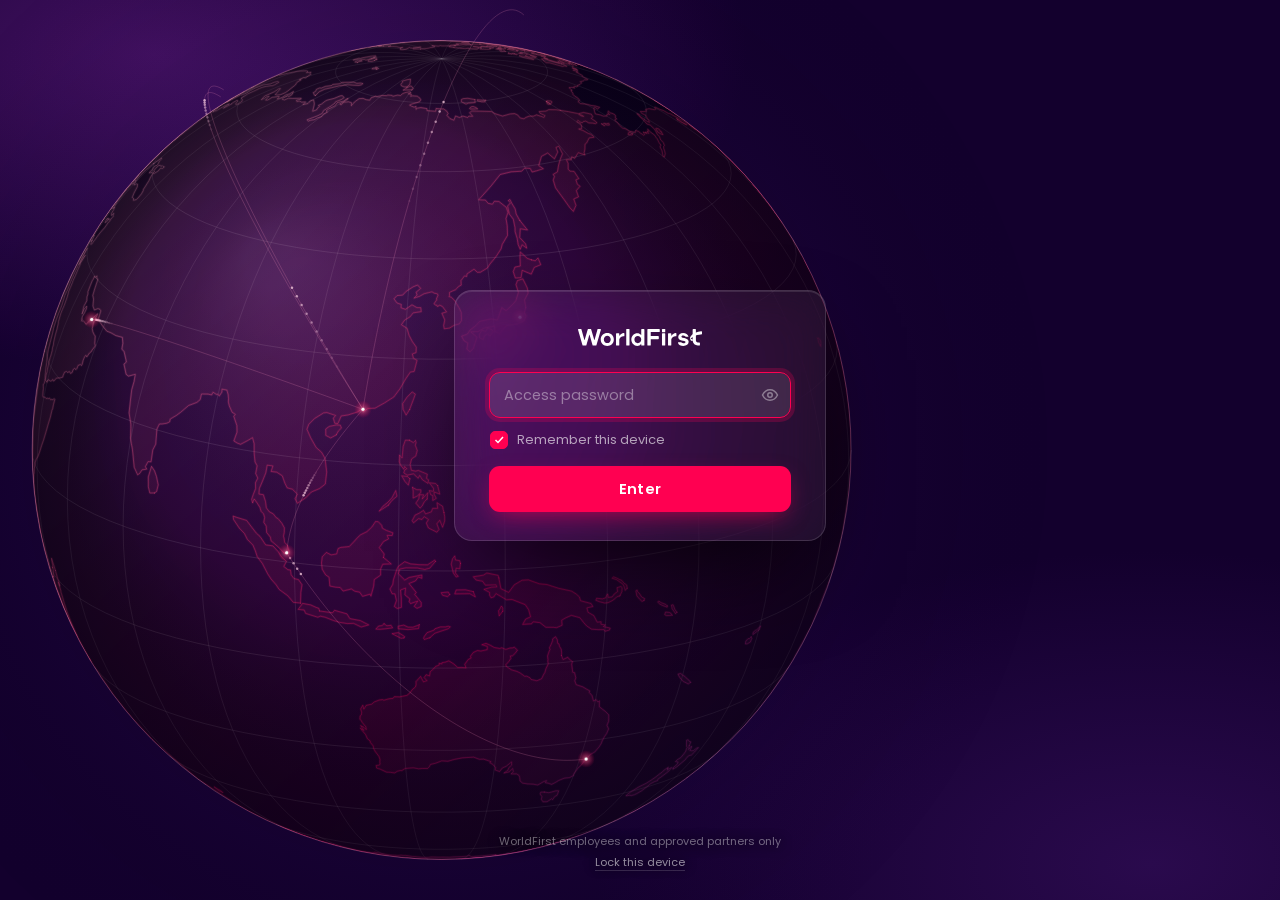
==== commit 8054ffe4: "BEC Agent: prompts always in English, AI agent naming, no AI brand lists Co-Authored-By: Claude Opus" ====
--- a/agent/index.html
+++ b/agent/index.html
@@ -135,7 +135,7 @@
 
 <div id="content" hidden></div>
 
-<script id="payload" type="application/json">{"v":1,"salt":"vfRcCFpcKjjOr4Kt6m+7Fg==","iv":"sO/BGatkOHsGdCst","iterations":100000,"ciphertext":"4notZKU3RDJrDypOCc5eiAIvjWmHc1oF/g9VhYJAzxVVbnDKxUbAEDSxKJT6HucZw9aUk7oXtl6WSKaVy4s+tXgTrze1u082JB6RkikDnLpkbkVnW6LthTrLEmZIipvd62jjW2IEZedEI8CutZXkihwDtwruNjF3FZOS3ONS2D3VDKHcVMkjCk1jY2Kr2+ptYVwSlSpvjEvxTBYuFa/2khrPRW/7opgk3bX83MwD9LjB8413Md4kgFJVoAu1uvnC6kQoWB+QP5KbaL0hC6udP1g7VkJ3800NAKcYKqYL2kPoKvOkcBQktJd7vPlMS8VLHeBtuvH1D5nGTC+nkocUMEwpnoAlhQh8oS47exLjIz+jDSVnnnvpw/eOooOsyOa0SGw0gNlbPK2MLJiHDZJC8ZSHUZ5Gd+FbRsqiCAbFOWOxK1mwmxNWqmldgg4LxejxtGO4cmZIdJDgEZyBJ0XnqJeQBmM2Zvb6/wnC1EoolZccoenLFyrkb2k7jdvJpY8CRA01eO52Exm1gQ4UHkWFRfdEHfGhfBfTB6+q/TvT6e69EZYtm1JaK76ZsJepOUTTMsLZFJy2ohgd4a4y7DJKfXXmFdIFapuVxoFdwEXgHyLUZa+84kTfMVImvT82wWXpv7x/OaAQcPyvefHZT82rE4rhrute9CLwZpCMyy4Q0e7Zz71JJjiUGsAP4zmtMt+C4R1bnJBtIma+/A43oaSzQpiBFKhldwX6KKVmembz0hgnz0OT8NDC6wxdAb2NuDWnNU8LRrL3lQe2W4k+HhhO/Pcl57i90+Pqt/IskRNL4eOinzyPGfvnvpuSjUDpM/SeaND4jFYaHKdmL9W+PRa82bOYDcvKgEfANReAjP3hQiF/Gvo2aYbcWRDAlmT7KIVsbnqbq1ZHiBpU1ToEJKe0h0nFUAYuFokuUg3rienXFY/NgpxQdhnpokaAB/9SDGU43tT3yqqYO12ijv3ICxBm1+NXWdT60BqxMl+OFag1oUBM8MWL0vzujt9QCnWmS6pfm1vzFOCBlo2f70ZtNQA3MKnj0Zx/KE39iSM8vXf98VjillgN4SOAzaYfMjruFGyJae/ovB0WmdjQW8/nYHlf5iEKbJ3m7/a2RbSwAhcOC1gkviuJf5UW0Q/maWNozefNw6HzOYeZrV42PK5Kcrph4juJZuH9BitbmrLMzPdSdeX9PtRKs0Z0hgpSYp2rdUjtzEklxbDtxSB7xRuDKwUZDFb2wtcolgATayTrMNvkoPvFz2CIBybYxHf8r3wS4V9lXGTBy4FdsVgkWUbkGJCOhk2lrivyhrEYN6yKiOfPP8DzmnJqZ08G5kNqbiUS5C/ewMaAGC/9Vk/I6SDAwbwotyM8dgFTvGn5EjEDZFHDli915ZgF+vSA9K8UEiBijVNoOcc8Shm6gn3m2+Dfy7DNVmvtZoir71G7h6+PzJu1mw9z9ShQkzszjF7PMF2ybL3Muka55+6I7A8vyPT+u/jpX7//53I8uInx62m1za8Ok3Y0wyDr/N19SCcsMMXq8h1hPWZzl1A5L4o5Cu+TUQ3jYw75cPZKNrMFAy2yflXEN0ApxLQ1GPknSk85WzogGkip8O5KekHZLW2sWuwh5oVesQoTKCG3Vg+rjx2lMHT3k4fw/adgL868PwgAzIWMNy5q+9YYhrG5gWVLNfM1b77RwSmWm/ZrPyHnY3ruUk6nZbS5zIhoAK1ig3Mj33wFuggvkk/2n92tNilT6gyzSKKoQSUekTvn/ezJ+BhZXRnD67bwLMgoaIu3PrsaHt2ed8YOtxpdJhfUkgBM92myElgoah27myUsMdh+0H/OdkE8soZ8AuYD98euoMAsnhraKtKJGSDceF8leUBemvVtaVibXB5I+f8udUZUzhZqKhLsMTl2kXPlLcnqZT2PQ1704lCa/q7nKX3BxgNal6HPal1h+zQsjh7sj7O+w8T/I5tczFhztLj8E4qUhRlTmPVtmgwSK03A3G0PENKwOe5P6GpEGNracLNE2QqHm/z0Ftk7nEE2P/4vQ52OmuFCt9Gk73hcJm4BPX7S0Y0lb/IE4PqpiyZwIk2CwbGzA+kAVDNEYaSH6ZtSc4+ogrW6AHyFb3q/tC/QVeyHDOI+7o7+90kSaQMrmJgcsEo0kAxBlSF8Y4mrotXVCLCtYnBPmJDP5yMlcYcHgMMkD7+6B6YNQVNZlUSu1t1q//FYFsS/u+oFh+V7osJxZHsefTKg3zmPovASE0k7PP3SUzGz0HQyjY4ZN2Hk7CAn0p+Zaf2NpDFHK6kcxAwmfjNDipbh/MLXg0zRTMrBaf/5XcRpD+Y7H5hjPx4lEOS3x1RseeklNBMk1x1k7r3VpiWsjB8GXo3ukGoZp7qeDc9N9HOyV5XDpXMeC1o14EXob1+JiRMcylTP+3M+XkGdpthPP/2MdaxL4VgoNoVc8Qaw8FBFhQvja+cfcg25NrJ2YVfjv0wQKSiLZlLvG4AGfQg43vFk0sIXD+XVkJ++ljLfR02u2hLW6sg+3SfJnlCeGwfc7BcaV+4bep5dWCW4IL3UM6Y5x8/DrUjm1Izx/IEwN3SGfcjWah3zZbC6f6rH1Ka2tMBM5iq0q5HzFZcvYLU9q68jkgeOS7iCpJh564bN9/kQXWfevM2xYzbYUeAY3DqsRbW6tm/lN23mAfVkNM4d6rqqm9fyLIqBbMDgPy8+de+ubNsWYaa0tgUaDd0TlTn0uUsbYIIkgPklu1omGaFmIF5plnMA/d/3fY8X0aQ1uAAsb6QCF0cKvAvqHhQHRd18IA5qxCK+78evCWUhVBGcvniMMAaVjNTa4iznt+p/23AUoA5oT/zU/uwg6FUZitipVc9NCNokQNFgfvv4SNe2Vu9g7cSPKr3SW+Ust+xYolaWWncDxuwGZcllAkVlZsDr0qkIJiDATtu4ODxGLR1e/PerKwKX4uvEZErYSWmy8IAjYh0I+hnX4AMT74dOYt08MunftSql3+hTAnDv2lijKbA974hQnzQ7vqez1g/WCmayC3RxgNnzEt53bqVymf2nklTQiQeNszpiaHthT2cMgQydDt3mH2KyzPjIa4zkKZysR9OY4JZTQzwRV8V/6IeNdDsxC2SLPKkBIgGcsAwl5DMjIMEbKr9+iZaUnbNM5T6pIfnCoJg1QAISEcuJOteDSU1KrisW0nS1Up5be7yhlQ3Fz4H4nzWsDc7k7N7gmip2SSiIuTNaShw1rdrEzaqU6ZbqE2g9KGDpeC31hmzyzuwaVgbO1j5YCBhonEvs4JCBBDa1Ro006IND1ObwT+1L/Kl00OX5GcCVXuUYVQqWS/whK2blkAIEHpHTmUGn7C2jTCFOgzDyzldYOc6ga0cc5n+OH5Z368++4o3X9D/1BLHLj+K2MUp2pbqUVJ/QtiUEMtO6JCzvgkqjzcG+F7Sqi23P5w+2at3hPrP/eokrMsraB4QCkRIgSOW1Cs0CuNzdneyh6DHVYRwLtp83JVs49zYwcpKd8UTyaEsOvitLdnNjAJ+x6oXIoh9b5ZiLZBdETCYfPVZlDogjytMJ64TnqcU7tq+tK+wZdz7Uu/sbc48wptEmL6eEbmY6gNqL0VUl4I8SgkG1jEo7agvkWTrGVH+qSAi38L+bgK+sVDpcBx76u6qef3XudTm5Oe0RbH5gXsTv0h8TeQomXoqQf/AXOOGJjYZTBR+NvHKY+VwnPE1lgNhPnK7YTXUauPBKKkDUIYLPM5N8iIBhQbqqlNXmCrIxEo9UA7tMVzmDm9kNTC4cGYQNzHVRUDyBmNPeSTbAT1VVGRkAIKTbQmGnVMB4wYgPuV9VENPU5g7Px5kfXCMdN1POifeJBJ3tAEn6dTIWSsWinKAmyD6L/TZ9nDZKgIA/PQ+gYmkcB2AcbddUhfEdG8RVpPL68UjtvRfM19QGLX6dHE6LyMOfHbVfooiXFM80Ui8CBTIs+FahWacbLw3hGrcHQxBYk8ZinsC8HACDRBKHrt3vRRx7nIaR53+Wa4PIvNOFkZWvPkYaUp4F/DiBHFN2cm8BugSzC0MrJ7+UdzfP42QUr89wf7EmLEUZPJ7FUTGSJCZGteJhrAtUjvAQFgPWm+J/74b1izutsYfu45PoelI7EzJ90GdlaRYcV2LIjMfWOesEnjNWgm+xq6jxoCOCo7lbBov7yGvInymWXeCwOZWa7d8g/IEcOaWnwOu6hJcgoF7aNpvkWQ66WtTitBOWfEvdZlhjsDsuzy2rWw166kdBiw9rVx3DLNVGSJUW5klylgZzqiM/29b8qeafk1HR3Prp0ZOupoi6Sqheo2MprIvtStoTJlfI0SdkDsk2g9xZridd6Q4GsFqsCR4aZHj2jJvWVKJpTKR+PnHtDOWxnwnEzrTkSld8hhF+jfARHP1jgOaWCvuFy4MOUXg/s4KxtX5Cn7O2F3JQmoCD6LWb+FWN17nHTRhhXAM/yo2b77JMsstHS04V6tDALSZhIZF+N0VDoYolP0OtH+S/Drh82GGs8AxH2we2IHdjEbyEGs9KdzkxIJPdaDGDPTCDLJAqqgWP1J8dcWe8wNq0GphtdVeoHwdHxRfrRd54IMugpbkKB7EsDz1/8iHkncFmsoXcgpRjdOZvHopsIJuEHFIQ3VMmBtQov6iD7pUo/uxxrS5AkMt2pzjko7rs5vrSx3NsPymRaOW3EzYZ/UqPSaFNMnoXfXxAJnGMj9PPJmJ39f80XW7OrU2tpK9hRb9hACPm9O7mn5A7SLCef3rBACQI81eF7/OGr9c8o5MtHAAcI36U+ZxmxKscALZQ5LBefsWrW73DybiRt4vSTYSlArhONv2SaVSUvnP4vlb7fzxyJD/LFfp6BNN8I3pKZhoWMpRr/zC7UjO7Gj2wHSM91uIDNVWIs/BAd0L7VG7tDFocyuPnL7y14hkT5wQr3yExUfcFbgk39qPqk2oUJYXNm3o/UnW4MZUnHwdGc20ekyrFjSvANJbcas6Hc1oZbaZJpDTzO/gESvJQGYVLo0BTTvfUYL9Wyr4E2QpXstiloLF7KtbtHfGWjUQrUXu8CTWrIOTBGH+SZaIg0hdv+R1DnAqIx+tfapdMnWpOQ1xDpQZdh2V6SBvLc/hp/wzUBW3N6WGEHS2AnvkSgzUnXXE12QAipo03J73VT0WGf9NUOEz7vSu4fzHptNee6KmxXWc37MsMvKl4Jj63fNrKqvn1xyBzPLJ77G5UzRnfzHu6g5DHtDmfcJRjqRjfvEKS0ZiLiQq/3GKPzD4DC7NkxmldLQHOZoESpFSNuU1L5E0coMFsYt9Ur1w1omIReZ9AQ3BNGiguD2h0CbV+/w4pg9vB9Hmem9c+gJgX1jNQASIrbmW/D5a90zpZFLyh+2G338GWhCUSuXc0pDFpF/GleY8jqodbJkmYGpTEST9rY8sasP/lP+BRPC/nndKtHPhtpUBzZRj0L9aXL4k+V8Ngrv/gu801uCnceslqWYu+ignDB07OzNrbS5evkpyqwzksqtJamLbImThlt3C5eFHWKLeRlJ2pbAlihPrgAuUHDHKgc2JMumBeLvO1UV7cpJHc0lUTmEyMWaXmJVYCcltJ0OWCwA1WX5jGtzbNa9bSLCt8C4jvpmKFmLq7ZTj7k0k4tUdCETI8KqGccL8ZO71Pw+Gube84S+/MexYf32Zcy2ZQHGZLBiRrAmTskbMswHnCIaZa6CfwPcovD5Pw7m3UF9NMqBiXBN9QdzwvYMvgEG3xm0W7/Xf8KUcln8TrQn3MBJZu6ps1Ls8i6dYhFjIvWpep1KZL3+DExY4noxe2+I/BSqpa9C+jH54gW3FAnkymu8V9t4P7lkQCpXOPgp56F3sHhTIGFo6PdJkMsBespbLYasmeUgFHldbD+RH/[base64]/peq866yMdJrzxE6/fH4KhbFEk69nzMRxyD/VoWnuZr7+YdcOqRk8oW9RVG9gQmQFmVzKRbFtqu4is2ObYIi1+lvRj8LycxpFd0NEBpqTp5XD9gi+/gLSJQvbxjDvJH7L2Q6E4f7KQeffBuWGEEeQjDyrMFOjQcQ2dNJpX6Js+bNGwqE1Z5UqVZIoE2MM5Bp6a/peaJ8q78I/GHhMDdYe3LNDLh6jQHGTTkYGdS0JSBJn3nqY5tQEeDFlc4jl3u9U6lyzlA0vk1kvE02nVFK1Ys+T3uF5I658xdKuD2F6ESjbzL0+LH207P4p2HZCLITykJl6Mon65hQWHO0+7Tuy7/[base64]/w1EqSZgsS29STfmI6tbtrdU2VRgDHgg7wsyIVKt+VDqPyoWBx58/oJkxcu3cwQxQOLjVkdVapZ4sHRPezfaXBKy01wCM/AVK1/wOJtOMXonkqyhbkpZLhUgcdNFjWpDH2vqqT2PdIj2u3l3KL/8lgetOFKIBLkTXNv9XuZ0SYeB6yiCeUsP+7IwTxZqD9H4aYhOM7xwMrj44Ykp6ROaLYXgSD40wKZgIrkLubMthCe3l2E7blMDTDt/gNrUpJUbGaKcGuBKFXgZqLtiuP1ZUFy3POJ7DT7t6TRdSQes3XUz0Ho/2UTuN0VWhuEQa4OG6mgVDFL/gVDPfJaI2ywz6LzvYgcaVmmP0PVE6IBSu1gR6EjBgf/S9kk8ul+GUnD41nmWILxouhWFVrVZQNRUhH2nMeqSOzRTRPqRlfzQZJIhaUv/3lZC5s+qawTHkcT//Yl21BvT/QtSmYuNqRrDxjt5MKvzJw8fM7pUzt3KX0CWGjk2U4N05rJDwpaCWFLqJeb+Z2UIx99yqMeJ7pMZkD9Rs2PlRjdBACXbRpZ9VT76h2jDKJi7LmLZrqFnsQj3QLUrFpqSx+clkNhHbcqSi6DqEe370epcsUK7P8TcEqI+mT8Gk7R/kmJZaIhCyaGp+xcl40bJdNJz4W3ED0dRHN7yCotyucRJYE8SK4qjwB9zVZQFrY7AqcHycJMs5o9LBmxw3+M0Abfn0Jk0lbTHsc1xEYimuNezdX6rid5f+/buL2WSC7lAzBOmdnbzayypYA7xHjDnkzZAsM0wlhaKiiRfyX7hfTcmtKnLnb54ryPnESVLOJZsdyeERWtD9b7sdFdDpkh74nIPYi1UDjIG0Yfa/[base64]/V1dBprvv9q/JOpj4kcSU96kGMtdS8FkW2rDyo6qzM/D3Vap1scuq4sdDTnZ09EauqK34DEtsWlANXUe/VuiQikUVfpxLyATb1Vq/TTdQk3HhJLqJONDIUXqFzqpSWREemMcZ+uowRtZUYr+QeR0cvGwVLdZN++eIzn2s9Nfurwps7Ke5zO+/+hoePTm6YYfrgeuYkwVrQSRSO6M9JRK6hewUue9GTDP+HGZ51h/gUFY3Cm2aXJwDALwgBIXAJW1JWczfejXBdyuOOhDNjOkJNlsXg81cahtbgGtFhkisN1037iSQpDLzyxlbgGmYuaXvVMBqFmCn4svd91WWH80x2FFzh2VvEqzzMWA3pJCUUyGY6C2wmApMPwhckULe94aqVpTWaKGxVEaI1zjol8AJDhCjTgfImcOC1/mzG1j2UH40vumlxCD5qh1yQ+DJTKAbkXWw3Oz1d0vYbMD2d30YuC6xdYKGqwIl2GsH4slkmfLmVXH6AODWp48Yzc0IMKBgO1+uLomtKUOrhh3tFTFerXrPbXBrzKe8fNljTIPA8EtwGB2xCCIs51N/+ekGrYMVojm8UwexibYwBnd9WceaBqIomg6+Rmvt5JJ41JHnA46DTGlsz9UhPPGxpOlPOdBPjfWtWrgWyfzNwW0UFhE3Lza+se9K2opnMSBVRwnieAB4yxCXH2fwfQ80NqcY1DpB28j9nfKEq/7kMDMB9F1gMtr9GIVkwFdvEKFo/HHv7IwaSIDE1LBss8xCIZmLdvLslgoxTzka37IReacxih5LV97DLJHpqDMGRP3MANW7mNsJNlupQStoBbTXgUfKvSeMZbWBR3CRvj1/By3DryrSNSeCiPe42k3d+E7zlFZGgluOvMq6cxT7XkbwCDoehKpJM/[base64]/ZgAQ9dMJgrydRA7A2VwuPGpwA4dZ8/m8KnkjrXwIu6mcU+/+Yxf0Dwf7sVQlmBTitHG+dhZTMesI1b4mZx5ReWwxTFKFky7CVOmmTUOutYNaqp+/YRf/1nXwjYjU8PFSQQ491D7oZrnLNB3e0UfXQ6oTS0dOASK5LWh4ZpxSiW1LUH3aI3IkH+yhyernAJVeatcnaeY1YuVisG7K1R9DldCnwmJHP7nn91kNbC8aTqYw1qz/d5pjEEYrJ/xi3iOsxECDC93y6ASH0r2IxH/IijnzzviPBxbIKK69ZVQt8jPcrTq4R22w+c5MSQutKpAAE04Sc7ddwVK2gxUY13BNooCokHm+GbuSkQQqbc6nljN5BLg83k5a43yEbzU6n9w3LL4oxWasAp5a0Bmo01KmkVyKP/kkk4cjn5gtnVgztNYvEbbjLyWjb8v/KRAtm0S33q52L97rTbUQ80KrtUKt8upRyk3ZUaLvvXBapo0HbjNMlFwrCDO6OAXRX+r2q7pkQmvX6LufzY73odKbb3oJJM1h18cwSjqGBs2kNPG/wi9ep0rzQNwtcGHrTtGb/lWXbiobUOUEiOAgQMcfiXpmWnv5zaDi3nE+lS9OlXjpkdNdL98ewbdBlBz8ux2XXFNsQen+UA+GdKdsd6lcjr4ZdSjeXfiYL0ganz56K2IvGMXtKe6EulR3ZBARvETrACoOdzQ9jPThOJjW0op2z0zYJrJ96fFwGqIP70PZZUaRbTunT82fGYeT5LTdMl/Ca4KGulu3fxt0v/7et6D/BWnimRk/zNYWONGbmzY9jSGt5HMEgQYMAq3elyWCeb36UyeFnBqysrgkx65bSwRLFe/X85oIb9jQGSYpgi0WIhzGsNvKmdGsgN7WlZo+Bg5cBAeXG0iux+Id9U1Xo6WyEzsGiFRDcyLO3gl3UE19XAe18nBgp6orOdWjkwtxCYXRjzH/PhSnRA7WyQcqdRZXImMrPs98AG94c3o4SIm4cynf3x5GzfarXnx8f+uS4pNd4XgdOh0VexgB3FqAtS+wkTX5VxvKtnyg8oDpAUmR7aR6uNBR0FIyN05UIVB6RsP0g025do9uk5FM/bV/tJyM7aeoRb2WULgCCjtyFqeNDJ95inwxE5roIbjPXRgFX3o/tt47pYsem/ziP6X4BDBdlBppg6ou71GHpIGFuiskhVagLIU6W/3qjeArhjcS8B05wxheguRoPRIYiyubWpVAuEkVMRMqfkiP7rOroldAgtKCWqcjr1rPXtOwPunFI4fWKisrzZyTFJuCeb998tUQRd26q6Mgv/M1B6PSIEr4zKxyxitRxDMQ2UgnlH1WdxMnXSYrtfQ6oFA4VTccnrmGGvuZKFrf6zR2RlBTinzYNnSsM8+O6WLJi7c+gHCUG4u34DY3KCJVPEb4rwea+x8dxuSHXONHf+Rpky+MoT70djpw7Sl4VjdoRaatBZaBplFWQDETcATvvuxsV/Ce3543PnwBvr7Wi+rdA7XFWkWI/eeWGkH+kvf6iztvkolMl5vod83eSEHkNL7K4dKBF3RBjoS/PRTs2QZH+2cUijOAdugquyIRPu8e6b9OOAoKmGL1vmsG7aNqoWms4f5yL0G0mtqWsBITkdwAccqMyD+UwiLHOqgug4oo2q/A+CHbRzVWb7RLprSgr+fDmKS3/f+Fc5p7osRynJtDWVB9UTyau+FLXgdkMTv5hyhoP5/C4/Y234mbPKSGWfRo7mHuyy2OzbOtt+IPrOccnqdfIa3R6exmRwuMM7rE9IEW+ZZ6Q5PQ+a0exndRKe9wYo6/uPrIggnxM6IQh5TqLmj9KeS/uYR9QaSkReJkSGICxjMP7rwLaLwmokf6pBXfHsHFnGD5vmwRQ8h8zYFBvYMyP10CmtLlESJNxe2vqCB062uC8A3wYP8I/Q7ZvqIDEhpe525Mlrp80jOP6Mpabti6xRH0olhEZ/Wv4lz7XFsANAyysKkGTySkc86G45lMv/oskWtbt1n4n66iBRcH2tim8ypWJHQQMLv8EtHYUDEfnP476MjyalF9b5viaSF19QjNaoyyCQXe2xUOYu1mUrr73FGaj4hYPjO3VDEdlqgV0AczXLnYJdFmZYX/aUBqb/v5qjPuYolB5f3GmcFMouAQ4BRJ73JTpWPIJtOXhtWOTTnVdNXzr5carYGCh/5J5nPxrf9N6FP+qtKm9UdmEdGdRkUxv+G0azV59enqrZBh8Wf7LaOkYhZ59hojk0SuufG4m8KJN7fBNRkf1ynwUM/kB61ntV1sV78O+o+YVGPJVnXbBJjUqHHxoKfl/TnlWvG7Ir0XBOwKSRLXvsxyM6FxPN2U7KgnTrKa53l7TgFg76a9tUQDZxQHRpkgTHVv9jAxN2bzKIfYHtaORkcbnpKL/Akt0dT9W9iY2XQALOmqEbZrbDoKhj6byoE0KsRjw8EvKYH/HhKMiXgfbKmnYBokzuo7Z3MmnVtAV044zDjv0/fIiS38/7VfHj+6ArDzovU4iP5YzxWidv8lIqwhDgv/q6Bdv+RhqwZVAaSjlfZMniSC6t+1AipWza4zmXOilVQVUuK2VsKsaOvaHOdzwRRv8IatV9XsxwPTWyDEL3JTjUJeB43xrctEJEJ06BRSglwUydR1wULxyOmN3ikMcHFXFCfBrNZ7XCjjad/fZk0Qb++0PxKdmIBmw2GjzTA2Hl80htWXyzkESzL8kwPe1FApt1ZqtkhudVS0UMRyUSGZO4OJTYDjuTCfrMd3Srp+W9AlFV9HwAIDv14HvkpZiEK7OecvJf8EkVijBsKppe5x5NSM148KjlH7Fc6Knl32q9E0S10oOYGqDz9psfos/5lMZ3Kh02lAdM6EP2NaGFQLf2LSE0ZNerwuFvEQKpRakqk2HWbscnNudyD3b1/2JBDtiTzoHBrZdpVT+h7SWgfQ2FwVkosoOzwC/pPrm6mpWTdp7vwhMsKzOkwjZla8VaYt7Uoa1F3uz3/[base64]/Kd7odiQD8e6VjH93w0Vi+yma5JjKIg1QNwXTNnLn9c2eLnjVMb44SlLIRtn261RsAX+x2XmV7ko8v4WysdqXGI7zOigDRTGep3UWx66eAk3GHHPZR+NlL5vJhI6t1ad78cY1WhT0cntVETR63v99NEINaT+13Vs8UECeeZjFnldsTS/Ufn8Yg++UWOnKCWy8xrLP7HrttRiRwYlM2PEFSam46/Qp0zUphkEzaq4/wuUZ5zDtiKNxuj85I62SRR6/48CvcEGZIfPgv7O0j7HohJjBlibiwMgTiSsjYIahthWI2WmHdFnXvfg2OiiWD9vA4gjWMIWNikwJ/e0aBFVUAEubG3pbeRVNI1Lfi5mrE6UgPeVviYJ2pfS9ErALebmcCQTapkS8V3Lj1XUHzKqIfzlR7f6J+N4nqW2wPMJE/nAP5ehIzOM/0ylHEZWwDGH5zRnvGfCKnZLclzU1D1xPVAHm8j9QRwC5Y2H43uux3wjMczRaHfmLmE6dQrvhVEIe2tQRbggpYPU2RTiIRgxNszksL5rHS7ZX+kJb4b/AtHYtwhA7WCNHblHSSq/FG2bG/9T8WurITIVobKB2xU3lBbGxs+FMQYtrMC7ucGTYgQnJJo7ybCwPxVuwdgXuKZmlg1+931yVRt3kvaGlDNxtepLkYF3UKicpSbV3r4ADBX8QBSfqIgBfWfsKH30kXWVG8aqQG8Qty+2wwogmm8xK7tOjnemNFeIp4mB/nkmk0VPdIhFMSBhmxTrOM6lJcjtwr1GSQmf4LToSKTZnabn/KBFFPX1NGMPd8YJLkUCQJAcSr3as/wH4XEJVQKejdFc43+R1qN3skscFaRGnkO/Y0AMOsJ00GEQmNvA16aNYwu8HhzDhAnGfl7WRTa1vpvpqMdNuwfe+U8nc5SioX031gKvzfceiOUwJBul/TDk4hF+0sMAqFNL2V5WQ3jBxUDUonhnsv1NWgQqog0hbDa3Rm0OBdzSBNr2t4UMS8JEBBoTyUiwmH56VH46aDBdUizU83DzdJ3+orT05IcSvc8aQtqExbEmmFkSSzQXjONGF9iQXCjUDkk7CFzJeE1+xCK6irhR/8xWKQHObjo2F0YIxKbLtnlcUObKvTBUnmp9OI5PniH8x9HDFcR8/XQ46rjwlETzBD3onpevMGHalkO6GDYUI1Q5a8M4pTeS8OVV37JT5Yk7PcrsFidIp5wcQ94IK+oaUV3CzAMZwqXofyE/4//ygSRzCYxfqzv0bxmyASG990NBoIdJHdHZFyn9JvIiXTGZ2qFxIOs9+oTaamRGJZSP/4hucbHs6pjyB5kKCIEgKPZ3nofiPL2HX42qTwCaigoyLmyOLxao7qR9FMd+q/m3hKKPi6i7i+QhH51ZM9QHvL5Zwa9dMHqQxjSoJuIEFbxngNzfD4LL3OSjTfIhPFUwGXtvb5msAE+Hcya4JFIwbSCqewPqQf0csmm9p2rxcsISMC25F+/[base64]/5CCGx7ulIvZdJBaTxpuhqNrfUdqr+m1zzeX9JYmi7QnRsNAjLWKLqfblgb4yJjkthZFXQrNAbH0PMR2SrWxl443hsKtXQDRw+llLDeB5LJZlZ4oXTf+DI/nFZ8VBjMq2wfn70YMeMMTiLUJMTvykg6Tp/L1FpDtbGXWYWq5jF70trbUxf+o/IAIp25rMWv3xODSkwyXZwyXM5OiB+uz4oOX+1QPq1oHOQjVZgzKOxuK1q1RSIgddf1XwHbEn/bV5GBJxU09B/dnmRtuHQO437sBt54uhtRU2EH/KYPl8fvhJox5kHYp/vbu5rJfvnG4VSEhfISNN2CVPnPKyO+oghSN6Z1jnXBpAAci2X8jrnHKSYqPTDGBDbe3pi91B3/[base64]/WEu8AW4rOyu5S0zVF2hiw/jZhcZAhhREewd+7vxPHDcoTgiHh7y2etc5cwvKFEtisVtAQ0ULwBZfVaja9Ats96R8U410sIUW/6rzlO8zBuLNB/w1SEcxAZzysfv/13tdTs7WkOyktGKnwSg+gHlbWTjKJG/N+k69u3apgNjbijH9XSVlBgGIBxeOTA3Us50p53ACBrufopADfYaPoIg5IgrN2rgkmdrkK2CfYl07AsouMARTFPcDfNXrW5FSzEiCQeX2dVRigefkZyMVqiHAOH1UQK+IuQYC4pUUhWHWL/Zs18pqMQk+kRDmYKgTgesxFF9WG0OJSMAWscpkw7B+Zs8OnKq8mFULcvgzPtW/ThGK9IOOu33suaUGbzj6I2f3FJxDSR9fkwmbawbuGgBp85nnriFULfNM5e2bEvRxr8gQq1JrlkVqdbk1GI3FtclI/VatF2IctKaA9OFGCJNJPfYUApRrHPU5X975+TL+jN7x1zaq/moZ9nQaqXNDHKKRrNdF9gsDavKOk5C1oh5r8yNyFJxzFv8AdD0wCSTMndpFQi04Z246OINbi0XzcRu03/A9URlcWn3ekf4N1K0SYLbYhLGwCWohJjR1hTVaPWkxfNkYJboI293/Fn5aLVlJbmuIh/jBxVovtaE0ZmPo0G7baJXcp3AvwVZ3rXKmQych0mCOq4LqWQla8cezDlc+o5Rwnehpr92dBBBXCbheKwLGIfwAmbzulQVXV09KYV0SKM+9xsGXedWDMtRGxMeK+4kfi+OZJ1JQN8jfXb5rM8un/3/Q//dKtXg+iKQPeFK7iUz9G4KR8mGc4Pom2gT1t1tkpsFclxtAmaBCu/t4RjSWN1jF4lJi4+6xEKzbj3AkbQgwhZ8ttHyuYxct0OrJU8jF0v+rn0DqXk+oUDH9WaTnWqoX+6/7KYcGjLiJK/evgsWIvC5TKVV7aPI9gx/0zD8p4x7JWe10mag+AM4ShE3cG4fQHHCfhKFfbKyJYtWB/DRrA5sN2nlE8+vD1w8MbPwovWSdvL/fqhC42VV2I6hc335FrGw0G/VkJEKdroMZW/s9NwvQsvpKun2SObxWzkdvgHOxMvVxiM8nS9rZmxNPw44b43gF4aF383j/bmQkpGcpRVy4UpyqlcrAilV76uLW3N0TvgJB/HbVqSj9zPMWVYPWkd/Wu7fXOA5ZfzQj37CGWPbPATDc65m2aFXoEarMylUIUEOm7efOTc1JNhgMXMf112lXgVJ3u3bHnTq31K6upNXQP9Eb8EUlwedx6W4kVXYTFSyc/mmDh2+57zmDHTaqOjBiy6zRJT39ZvvjVJgtQ8tZ4WO3OVKltWS5sWwxN4o5Izy+cl9PLxufJ5MtMbp5dJiOJ/dKojas4YAn2WMxFaihxYFmGEEHn3KiKUNH81sPsD8PdhGI9RfpvcAoodg8C6SMwf1K0XP0ADYMud+8bSIjr5Pmr4WIN8k6nAaQyxBbXJRPrcwi1JRFJuMNfIHA3LkbE01aiXwW7qYz2H+xMBDKQNkq2iZnP2sqCB/zlTnCrtFOBxCSQcgVEaI0XoOC2yvJ1GrlIb5lU7nFDcHj/[base64]/Ns5hVso/VHkWc3hi0DdmPlXlzRFCYoaFVxDm12au4t1BJ7MfHT6WwMOGMOXV8fjqpAz5YPTX5+icnbmwyyIi+5Ski0hwHRjlg1c+/bkCgD3VCEv4ahtLLQmt114L5UQoFx2vnwEMOO0pElIzZBUssc9Qb0uWaUzlpfcZPRgtd09VM9r0Pb5CG5j+atRTxVHRDSlylY33SXZ6anJ6myfcbX0aO4KTR2Q3HPSQVMZEEUkHQv/d1JFJ4Q9L+Axsvs02bcHR46AlbPdxZgcF4K7sS5ZSBJ16vlcBtgO2zc//aEAk603HFb1VrgcwUaCQQVPafCGCeTHyuTJCliCl74xxO9tE7RAdxdGvfAGKI6kTCY5VshikxtGnEhkrbtMe2y9iRwmW+lT4OgmlrIieSpfFH8xeEtHx+87VSG7f/Fm/5IjgBpzpTBmOCcsL6AOlbTiRavgFYFP5NFfg2/1RfD+rrOXc2o0nz591Lou6jh269fmiRzY2tIIdmmHKLPqkvEYWOO8rasiaXd1d7YCBx0DrElCPioUERFA7PYsMWna9dBaapBz7eyM8LNTRvABF4/EjNBx2S3Oqp0QdReCj7LiC5AY+hkN1IcZIq8NSNhR1bPocVEmk75JzQCF/NaH9LI48wOb3/HqqSue6R/VIbrLl9DB3tMCDYFSXU7tVgFwKI7u68h7aztdyhv+cfXClY+3fIoRyyIMcrVbHZCuQ47J4FY+RuHu6NAsyw4XuvEUSCVpd6vg96UwDb/j0r5Vt+/jmLYuWsCu5eko5EVcrJcPUGT7k7RlgEd3ae7Wsou+a0w2Q2lvDsBLteKZ+EOtnNO0RoYOMPg4oxBNsIE73oqHnM6fvW2A/Cqs3w32KVKAUJfwa9069d3dZ1E+t1AsBia9sNTwCY18B59RB9d2uFGcljev45i5NP9xw0loq8Lv1PJwnew+yC7VMegu65ujTrqfyHWC/JAimFMNEP0hQ1Kuo78Jhb5qUVF4LBJS45uhqYdFcANZBrEEZ+5Js+LMU6XyJSdLp9y4Hu3dOenwcxJG1gu9ujA+FU/rdeAo2/fdb1xvj/AiICz3706cVatklUknHrPi+adWfni06B77VnVMlxAcY9rTwm1oLDy4vQWRzMareiGlqP+fDoddJZn+7dVobAJPAyV0A2wv81KXPj49eNhfv/LkxvaXryySUbivvJcuVfHBQ/hqD51kHxAh6PwcuK//QTMahtTp5BloRrjqR5gMgPZNRkZR/3cQK3F4lhdRPEqGuNvOojDiKYmw0I8NtyRxv8rpiLtKJFoIVzTO7yO9jS7DaNVFwZ1ovjfW1MMXZngnIMzMYAtvsNwturoWWQ5chwTeHzBgQhzFBsLzxOYCCfswtFoc6clOEon1M9ex9A+YZCwGUN2CCGKwLRPZCzfdk71mM4G+aEgs00mSgmxtIp79g/1ur71MyvrBk+yI2b0s3U8poRfNgL9pBvlMQv2rRD5E0s0hp/rLXxeF6Rq8ocPysIz1bXyKGGezU/twxbaTJukSBBeng+z9672ri8FZP2JtfKKXeQhtMK3YxtNCehJ4fESVzknsoGySvL0LIGaTYVdMMs/OGFosoyCzTBHUcw00pypdn23ST6CVramfT8EUcmtGZ4TJlJSzK82w15S2HM5oG2ky9xJMYAOuFSbJi9mQpRDKLk7JJw+IZ4nuopHpC/tcp1X7bEvzNKZVh0gUVD3iIG2xHqGblIy6e+P+ucXYc6vMpwnaMS9ZC7DvdhfpC18lbkixqjHlUfDf79IvVNXeO+KaM+cFj6/OHRqfuWQFPFtVOcEBFedfaYzIcdr06LAJN5EWVTWwMNmg3bSBIcI6ZbouBW/YTm2Pq9YR3HlCYLtxwK8RIaGKJFy4bx2ej0NxGHJ4GJczqVZ9/9xK/0NEN1b1RyQ2ufonKybzS/9Ap1dbFvLEOF+PV4ftD7JpHqyttORsk3U5XEL+ebG0LxSBnn7mBhuULieslGjud+LpZTe4kd7O21SsjbC87j+AshJraGNvH1FgaOaGueTkiD0jdciSUADJWOgH/3JJFVbBkBzNuqCuN7Z+aDE1f3ag9k4OqVNYkceJ+N9IMMHAhldKDD+jWtkAae4GXyMnfgnUnIOhXjji37hlXOWWH6vsBe4FlMkOOe4+/cDRfJ85hhy0MFEGYtTteNLDmacBeORBNn3Dwkel8edswG9maesotNalAtWIt+hpzzzL9JzoeVFHLIRVE8B36s0fLh99tMil56hXdOefJB/EkMFTagkd1GaFzYDKvExK52Af5873PVC09aLmFxgKBMmmCQdngIc16qtPxXPknfc1tfgAQx2mxCLkiC5RMzjf4INv8vLYq7doJgBLQ3LlwbYfkxFLQSbBdv6xnHbJ/Ze1sqIcn9Ux0LHogYn4Qfc9jebBOIdkLDCb5oQwOHaQd/mUZmsOvADeQE9pwKDNNiD3VN4VOM+bvh9rx1sG2l2steeJdl29UeKPYGTMhAEYO7J2GxYyZl3BGzYtyND3FK43W822Jp4SZie18OFDQNt7zdt2gYfshzw/YZy5N+QqkAECYjlnmztanEHY2j+eLR8pOiTPTsDHLfDmcVHf+ZPXSCKZZMBEEVHPGP9nCgcl+ouboW/1KVRzjrHhpFh1hS6NJ+DkUHO29vYCU5EXz9i7nTLutifm8jcz0RsJq+GsiAHKyQcJzIlw/eiavFlYk5cDcln8dNrh8rs/F9hpiUbRgz1o5T8pg9wnl0vEMXkOrcMK4ea4OoDMMTBCagMCA/6FiXlxUZNH49u7ldNcYw1DnPYHZ8SgoV+Kqo9JjYaWqJ8vhbhSY5bf5oQLIco/84pLZYJY8/7UC61tayU6WzH79GHHsGTQkXGapbVGNvfyebeZu9top282jm5pZwed/r97u7q3iNV7/ItXBwroHYGxamVpRX4VnVFXBby/+Wu/[base64]/RsLjaSpIt5KLKzdyBNOnFBDw2qCR8Zb2mJZECSLLA7IMWDJhl47TdaZOw/GshmNKl2AG6jLN6PQPgLqNKOGhSJUmdhfqYFJKIq5muwEMLsu5DshPzShcDFdAPn3AqWTluHGBEr45dCJjdkIF8ePfjkWHCrhJSl86aR5o/pe2SVKHb4BCSB+pDBza0dyfuPFrqWKODzksvyPauLAeYCrom+fJYg4wTvCT4bqWvTAVIjE+q3DUw44Vew9S6UO7mzcMbIRM8wgHKkRoKkwb4j56WEivte6nx2UzTekFK6ohDel2bEy358J8QBz1f74t/xCvQqQBN6U6pHYKVVoh5vpIFP+bXrrXWYKZl3ipZewXBaynzaH1gOmzlb/S4hcitJDe3YNveSL5m5g1IcUYf6ne72IB/N4JvJ6BWwyKIOPY/UkDGbCB/ot1YHOgDF+BG6SNTG/iJyq3D2oVFubGW1z8/vrf+DNkshcKVm6O7X/sAuoQeAilb+M/t/d19nLcntvJSNTJMjVrYQl7roklzeBNr644yo/F5JjOt6aZ2i/wXjQhfGvey4QmhpVvYfv+CGTjVw1n8arG+X5kMUD5k9Hsr/x8VJFDjw1hbIzcjXwJVAbAvKmZM7l6cs1OjAaMgK/pR+O6Q/FtGCsHurQLWBunKSWpuX60i7qrPseBUACZdri9n75+CPmmZHPE6O7GWRzB5E0hqph+SWnmQG+82ccR7HG/7pVxnb+FEMVzrzwE+D8uj+EZa3M/wzJI7O3Y+IveI2/VEKLhyllZ91dUnVpHkFoEG6cybI5xQLFpmYPDUpNOhh+C0DIvqcW+SHtSSWzWE5Ls0mXc4bP0H6Gpu2HKgQgZIYFW4X58V551BcTzql31hjMJD7UHQBv8UI73/HZ0xgAzh+ObcX7t33tiMDdGmNnT1sFdwotY5dEw1oOfLSx/w1A4WOhljIwqWOsG78ToDhqDJbVM/6Sw3m153h262GjBMB6Guae42MNAkM15jXlmtuErhbgfReU5mm2PMiVXCUlp9bDFo3nglcQ1Hh1ueeruaHYsOLkMnHDDwlW82UndYO4TMG88egbwZ2adoxOFmcyO2Fjg0Ar2Yvrd1I/OroICAJwJOMFzMRs0/rmMyKf/h4Dam6nvkQ/L7MWUi0MBb7g9KxwjZHkaGUTqb6VDbv7tLf0YboFDKs4fqznUVzODtXAF6NzOXyAwEpQZq6qdC+ee0jtYOSNGnMrj7bsAZxH+/x3Y2XN5ljRLoFSgLi5pdFoLwT2ltMTw6nOQfQU9rQqfrKM0YLGaPxyG1bqrD0+fA7/8k2+oR+9F1fThfHBdlme8HznWi5ygr2CgkfmC0uanmI7EyBySVYxmCO0s3aLN0rZ5fcDzySqU/qu4VStls6IgA60yIoVgIQUyH0R6WiN2+maHf2jT6bigGF9ZQ9vapEIWgywlAcTx/I3o7kkHKvAshkY8zgK/f6Qm0iclFzvJY8Z4nSBUTJo3q8MBcNsXbgZ2ErwhOxBBRNd1029+2IJ2HPBv0E+Kjkbq3Zc9sbMxNDNc14YCSQbuuUoKTcNhOk1cZjqis3V5MMiyNNpcXBHrLsLyy1OcEV9BFSXC6c10JuijwZBFwMipwJSXpq8unZMMzMzMFl/VAXLhcHciN0XZsdRzXAAiPj1+AalHbHUxxmBzz1OhYDcZbN6zyJY5djBt/uZjR4iyR48KBPTuOeOa8K2hIL4UeLkIth9pu2yRxeZDHnv3FjZF3x+SlfSXJxLkiSs2kR6zgj1OXySYXFLQ7ZtE/6juMQfz5xLp2fpeCZZSFCcz8lSIRdJWWgaPXXEXCgia4OLWNfo+UBoqucc/Iwl6ESZgJD23QwjviwDnDGfS9vkq/kS9QOrMWbd1QEFihoSQDIU4faTna+JPQvtPSVQCiPHse0DX2w8w27ArNUqQl0S9WmN+aK2LD083d+MuIzISjyRFUFvQYMoGDHpPM2Px8xGQsUiwHejwpN/bjFeSTJjgzXln/0a2IQGKfmYP+WTgHPGjwLzheYSj82b6JlsiXDnPeaz8hiYxx0kaXUYcCk59YWWO4qXdRVg4n1jt+Nhig0lK7EWiz+aiz9f+6r0vhbmAXpQwY2QRoCc5Smt3ujxN+8YECg68eg2kPII5EFmYPlL8pRhG8ZA5sFub2WgyCAaehq3hf4+XCX6gmQ/udetRxgLwXaXoydOJTlci41s8w+j3fZrTX+7FGsihV+jffstCQDErz2uWJF36kU/BjcB79RO6OQWquTNWrwueXAb9OJsm8tWSWS2Pm0KbqTfJI6Qf3kQSoyh/dA6/cvuPwc6oe6ydbxo2QvQOTxkiAxwPd276wpO99g/lUwWrVYEwhsoKaenw3WXP/9iXUQGxTAqTUhbe9ymBbSbHu9jPFVZFtsAWjI6/x0vMXgfrzeZL3P9dRR4yaeN1EkLkJL5vymfgvNM9ilDOZJma4cKJyPmvHdR9enQ8EUwrrvRf+zOrt13e+EtzUqj0Bs6v3027RoJD2GLQogExquXDapUpZPWAmkjFhNDM18V2oq7soj0iRksOO3C6Wcw+wbGGtCT/GriecCK6qxuPJ7fhgGo+Y2nIJV7P2S9MziAxdrS1nP5Nsi0N2NLl/8aWIi0HNom+PPYyvEz/9OP0Vksh8Lh+JYJsNa31KL5alE1YegoCnRCBr1Ql5/38cjW8zGDJ3HjaH5O1aXCvDmJmup/hVHSodFOvyhV5bMg1uh0wMzwo+ct3mOLyUUTVU62AoRtOBIdMmEZ2j5NMwmQY6stMNrjOr0ne1O+1vjwriKv/xzhhN+30j8IEmJduBvzF7rbFZ2Dqd7g4oIqztG9MQ40QWvDqlikNWi2pSmD8pQHdvqiWanMAAyNZZhtDFiDdID2nvLurD+RSifNQAibp+f149ltYLkhZ653rnaVsqkbD/Pcfkjz/ldgAD+3D1mC/v/tPMxj8uzbe/t/G+WT/JFegVkzmgJPbm194gTuHrq4JJvAccQPpKI0EZKXQcgWjj2MPiYBEGt7uv/XuuqR5A1GygC7QYritpE9LbF5eI4JgykjErwRMjuoCNGVB4KycbsXCjusSuGS46oD+QwQ1PXeppM0cxiHvPYmwa0w4Zx20TxPq/EWSqO410zbiQTc6V6MfBlNcIdVc5qS9tykCSfceFSOJ+PlxrBTzfNx+zrIqDGNBvVmJWBIHAq8uZzdQom3IZksSXlOe87ejdE2bKyHsw/FvcI+/ac4DFhSa/QFxdWLbH/l5uh0R/EE2ReNyasHKGzxIeBfMsFPaqc4e/hEpLl//zqS2u985CT1C0I5oE4LcD1tN1Wa2jUVa5+bPrFDtW2zXD/Z6lIH+w1alBGXoYYwv+Mbhajpqh36E7ZO1Agg7WBzJjNL+W66ds3WHhwU0XfncBhXAOS36eiSzajrB5DJx3qXVb7tdMBfpp9qEiQZLkJo4TMOCaYQ8xaQ52QVxAJuPZvfiSy3nYZ4j8xAM1dPb1IAn/N5L5kSFw2dgbRm1o7CckgN76zLm21aqJ0DTC38Lw70Qs6kVLTzyczSrbgtVPxIhLd3UNYf9JPlARaHK7V03kXGdqZBZ8lTP9U4XDcAoIbzTffRCVxelkxrC8H7+5i4DaUdYtzN8dAYGknfopyur/bD4DwOE+H0FPApvT48eAKb4MIfgnu6deIdbls25XNOxSMMGH6Z8H9ZMXqYyqb35INzZ7Zny2fLe0fesrZH/wnBnF8TmoSFGuTY5me0GeAWnBcwyHr27Wmul/YSzI7IYyTFD4pXdM/rZ9tJ35udaZy1KZs++Fw1gIneZxbZD072eTq9WnCPbgI5Y5ySI1NuqIBEbOfttIgvZ/LkT5eEVc45QhhYR26NjgvwCSQR23VtkhVzocftKNc+UhiKDIX3KBC4JNtzk87+FIZZqaRRjQCp5pNDUHPH6AS9M1JcTWfY26qSp5OmpxOwrDLI83TGWRgIsqA7xoZVdu4Scl8wFVdbvY0tH6jGtYe+Wt2DFOHHBPY1285Dn2Sc4rgJXmeJfl8zjdyodMBQi/eGvAGMali2qk1CVR9M2Ou4mnNrY06H2VkOV4gT37CdVYnNQvAG/6jM8UkG2fIbXvoRdUwY5uD/TkXb/W6g3nIGdWbtBb3Hcsg4z/Am1eq9yy912ejObhAt7gu1CAX5EUcAF9ReeEAhQBCIkqbW5WWkmZmO6tgLvuwGtyoMxLhw3x7IBXp3mpp9aWkEwuSk6v2+bthco2gHE+rwoRy1Hd6Ac4DeEHNM1EiB9CddGXXNTZqkf74yS0sJJz3J9tA/0y01lfu74UQlvMFODCpeGNI60K4VoJByTJ/UuT5Jijc8KLSQeQIO2bhHZKjgj55DyBgCNB/sa3Jo5Z2ShVzaMfZPz/m9sqXy8sCaB4fOyBchoGQnI1+OI0ZOjfWqoYJ2kcIVlVmAQHGypYvu1r/Dd47ASTxuziH20llQsrgp+FsXNsAae43JGJwrF9bO7HojYBTIpaiLKtDfYcUCAkFxHYpXaqHuSB6BGUEs983gLGXcd48CPzNkmKMpmcCaJlIsNwbsBsYYJnITPetyt8vAHTdtukksE6F5YSMfMQzoQzXH3FT2ep88ry5wdae4zzeE/8DTr0NcADz+64+SQ8aZpF7wLJrPDNM+CSRb+8VmBOOrm4w9zpyjOofjoyHKAUyacLZlnbNsZahFEI3oEl5TLkzC68zB/MR+grdQpZK6+dFESrJFTvmw+T6tZ6m+Q9ccPF6chDJYJvGxOEDrJzkhBuZSwviqPv+1U/6DNoKova2N8BLv3f5YTAEqe11z+fN0oB2Qzol2HitTqAJkEwJZrhbmn/fPltlAdoL/D1ncX/dYukbEng/qjer4k7HhhjIwKr2qXAtCGkd57dN65i+p8jJ22i7s5GMmFn8xppVg/8T9UMPtjlKS6eSkrC4ngvH+Q+DsWRbFBcY6L5Re0lqTX395fgXZITJBLpFgoIUe3n1uYUALyuHaLMZWJ6gvR8KwMxfW33TKA5aF5dJXyzs4ZuS9hp+yTaJTtxJkSbZkgiVF8Buvuc8sR9NVxi7r1/ZS2MuZlgRMeLo9EQXrhseGz/TR3327LcA8W7a1UgIf6hV4XwJvJ2n0h39jsPUXNVfUUol/LWBEmWOEmPLvjtQmJuLFKMqvFHz4C9rPpwHjYECRKElZmLChXrAabEuK/42+Dthtsi8iUAaZPfCvEKM2OynDauBGDG1j0vQpOcA5Ki0Ury64Vnr2snNeIPFaRSHXHbYo2D+o0tOZFGIIHQSAMkfHkRgxv/X3dYJFLiszuyTjpuJqlWFAkA1+VSeGefcQkaaJP/JGUW2z6oEBKeUOfKV1E0d2h4334cbrm4GGLRCts+PHT61ZnkJEmNL3yAnYXLPaaTNtnruIwObwrNBLA2T6rg4vshr+48QRuAffwu7OrzjI0IsvQzP8Q7V3VctSrVN8Y694KmzGq/Tfewa1wfLPp4KJYvDM7uNFTwNAtuueSXe1pNJJhIxvmDkJdzZIZzTAIu/cK5M3NrGbzIlAhZ/E5ukB6gVimmPTHaJa0atGdbkrdmsvw8WBW8pYbILA8ntqIFO2dBg1PG92Q7lhsHZsfG/LVgo60o0HmrRWYDmsfyRPXV78yguikAn+6CNNDN0d5EbSYFuEZw3wIzmkmM4S6uShcxaNOz23VXraUcr57m0/8f+4DtRFSvmM5IEXcOaiZ0jFdrsZy9v27Mr2GI/FI4+Ao8QnOLidZmD4+QSOg4h9W2756IPzQgvT0THuUWMnOPj6as1NiiMUE+gSYUZz+P1v9ee0EBu1iHgsUzicFcqsPW3t52rjPb32z7YMDoP2VhRjfip+VTnvl1/lfPFm8y4DP8NpIzthFe8YhaTSA2LVdJG2mkivrCuXaw3mj5jATN3M7jBWf7faWBcGrgm5M/8zbP8xoSua+e9HP0psj6SAgHA2xWQGE4aVZbhLCqJbppRHuDIMedLbKlQaH5cXKTwYYjO9zOCx0jeeMpdnmIY3fcd66utFG3Rh54HGEX6L/gjUHLq5l78izunhg0g1PbSVpPERxpOm5sB5hAikHDeeIo9H9hStGadIYRNXFjJ0w3Zdjl0/Tas1Du2Vqswp6SIqTdk00FZvC17VAosFF5GtlqduGLFMAp/6QnLeyTTcMqNZ9/LCxDkiPYP1f2Fq4ZR1Kr31ymT8XNIR7YCm2qfulaL2OjUhHSSsOSDpyZaj84vurLhxopbaf0gP62ZkUE3824psxnme6COpaPHbRWVRRpP1ihR/NDDXcIFpN8KXSDzNaivQCnUVQ14PEGF211OVDOOSbzYhksY0isc5NFlp0vnXjS7DPT/PB6aV33cK+zM6qz5jOV5Q6ElSsopNwLNEYvv3NfN1ebTqvdpQ9et7hOixDtMExOBcLevAWRznHFY2+pTXq6pWGb2i64TzWj14naf2WoGQ2Ot381LH8lv3a76iJ03Tzig/TDZl5tSJXk0XhqdRdpBbOGZYDAelONN1Yx0bpTuuTY/qHJvZdMWL2BNEZPbZ4t4TX9XbXF/ZIvGBpvAOmuetFXqDJLBUMeDCvQ/GTCEsQyqw8QtU6lPT5IztlnOiZYJXQNJ8OJ/yVeYD2RFk0ltpf2aMWec1tj41nIAhre3HybyQHcDrE7DYB3mrSplsoLB6Vi+ed9/y2XNiU/U9qJ6wwXcI5DCPra4fiB6eK/6oJrqjdJcmwSP1d5Bqa97nNXddeH+TtOEQ4INN4ztdczR3hX9pla8jDmlxaIwP6V0n4Ulm83ei8bqHOS+nhfX/x5aMu2QmLL0oI0pl+u5L8g6eJewo0aMA+UkJilrbraS/H8cPYAzTrYUUo44ehDebfef/ir+u/mmyYrj1MqQhoSKZxUFe+AgX3NipTK1xkZ0X48f5MHefHH110PUxBrWEW0wx8iP5wV63K/lGNsXV3pgJzkNIRuE0nGPdf27IESWhiqXwtoDVyVK2jeWNynihgrG0LfYZu/Td84zN2jGxpWvThaey5uBOURlZ3cqa1WYWzkHzs/E9xiQBmqVcj4DJeHPbSNcRsER0mccUb0LowYR3ljE2+XDUwiP5qhicFQOX2zz8KLmWJnyoSFBuumOf2EDp1G2IfI5ixRFBt+PTo93A9+2tQ5J1n+ywTaZMJ/17lECXS7Te0y/w9RsoDdN0Akz8WCYzAN0n1St6nbXVudt6HKNv9lM//dz6wIzM1XR2puVEZv88rl2q6JKk6Se75//N1GOh4zZeRzyUPCJ2+GvHDvME3nfOfcUBP6WZoXtDOIr5jdn0iyOU9FgwCIDbH/NohD9kDfVr1bPdSJ9zuImx0A2ka6PaB++33z9yHq+cOMim5qeK6nu/IXOFQlMLukwxDcW8w8BEkWuWT2/Zihbq4pCXCDDnLk6YNb0jHjDUgQ81ttP1p7mPIwlhBPKusBpOiAv0tZOW7mQqIdlkumHz6rYcaKvDK073JyMuhP6ArHp7yif635YBMNVvQGCe+/m6Q259ChNoLBS3iPKtA19r3pBRTqELmphcLsBuQSMwfvG2723xsWsgUmld/S0DcMFwRAqSFhvA2MsslmM+TUrXt2PU9rbM2L6o0E07epqAJdWalkC7qVjlVq1VIl6Vl3/p3QeaAQQYvfOVTZEvwBEw68Mf1R8rWqSqmXcvR5scxqvph4XJasbYOj3JsBqbnQQUCC8vXcl+MoziTjwlbobD0hdnhx4niwseY8FadLJZOuapzZ/yPw4F4A28UtBD847G+luSGrSdZ3hYIiNMZACYXFJrFbW02PExC9+EqNftV1+Z0yky9wl5eFuwTNmwdgQVjN+ySQJ8EmsRS2CQN2q9nJzCEvO7YHOeZHICwqi9uO4ZRsXWnkVKM4PDajRwL1mWfNvlT5HpfqIV5d8uDuKwfuygCeGpmrQZvowBZtIjocPDF+7/cumGlkQdBXcr9hMkHHsaeJQ4W0/WA/PpAZRH3euuxSEnJY6Hj+fsnUdU0QMmcK72PuQj3PpGvcod7k1mVoq8SnVSu1TQiUiK1San9JsUqTIsCEipYb0iVRsOh6kQP9G7lg6F+GoynwrwFBSUyjDyt0ucR2B5XPFGTFn5y55LDLyfsOnHROl7vx7gV6wDlS8iRUTPzSnII958pvkXk5PrHOIXRj5S/QgcwWF6C3wT4ba8ou4mzVK03CJiRATajooKlC1xxEGc/IOQw1zxqi9Qcz3U/SS70QBJpoo0w2HO59hXBKLU6Lgk5jgCVLlcOUXlUbVNtjnjgc2hGxsEOsKhDSPViKIZPHxh8OiJ0tftsXu+dse6CVkraznGVcV7JTFbA/yoMbW7SN0QoTPIMxdMe6m6x2xJf+CYbxJJEmMaLrJM7XyVAXOI3DvWrqX6CwMUrg7FCIQDzY1g5Xws8UROgk88VHXmhrVVzxhtCZ9gR0Id/tNAp5qlql+79EeXSsvenDrsiRAZdmpgot/Q5NCpmJJTeb2L5dRAYZ0RLXuljpL2Gyiph1xVZwsiNdpDigD97U0i+ZjovXDgr3Cb9N7kRpT+0ht3bkfTjLfnQ+wNzayUGrfL236uQy+uuIC0lGWR4DBUBcrYQlJmTODkQjhtX6UcqxRLct39nEyBg9n9T/kL8nambT0XCf/VBGMZwzyzbRmRjYs1+UlvTUreLNWx1eC6Tg/oVLQT6QSW0o8I11KyfF8Y9vnZpzguxA8+bRpuma9bktI0/v2Rz2VFagC/TwxCXmmIQefsSyXY3+P7z2hn0AsnEw6INuXtosvocUnRZJ4WDAGp3xx9t3/6l8vQoRWGTJfBYYbGusm7VoxnE9OcPQzli93R1vAf0c4n8EpGFkO0Hg+RZI2lPbtOxYXA0LTNK7kyv2wD6F7MQ7SVqHOB6Qkd+VR5jQeG5R+Y0kjDs1OewWOSNxxnYgMhYJg3rtPBMwiegDZ77I5HJcPYX/DXxHk8lJhzUt7+V4UTosW/SWCma4aX7g+sdQmoBuW4AXyufqB55Yc5dqEFNoDF7tflr3FQaZomM2leY8i7J2cQR6a9K/Xfwwp79/Cz+vq2DO+TmUlvQuvTIPeJbnI1FbfI6ZpZKkmVZflz6JnhE+OwnyteKP6bq38WkdYoIMm2HD6pR9RvUNovy+JTwEum4I/hutlNeZ4iki9eWzPnN2z/jQmHyfxaEWDhy2L4rV6MCbG2+152KbkyHYo9l3VvcYfOQ8/3ad+GfuNKanxvViGI6TlEo2V9zs0h963EQ0n871jjSSL/UT9Jrr1W08+T4s/axlOcA2Pgn3Bp864l4It0tascOkQ5VYDNVxt54ORYyuNRINVLLDCY5FYCddCxN0Rxqu7VgjpiUUur7WgLRMOKAHLYCM8Z9bEqanzDJeHTG2QsZjvHvvAdOHeCylKu66gP6a6mO30jZB8bYG1qRssValdxQpfY/wHEHjoVuLoaaWJOg1VgAKlPfn+YyDDw8gRnmFUBXTszw9VUCxZ1zgaTE8kGWRcNJuTeiMLAo3NyCS6Oo+cSiyGPjfS+xIyoNChWPeI7gaOiiQQ0aY9GmUn8bd6Jo6CdN9/dQKvqMhoJVtyHuYrDznDZKq0WVGFlYHsO/uONZi4nPqK9hc+GVHhs2kLky5EvCafgAQ6LIJEvY5geRSlpfvM9P2IfkjRcG8EiN7TGIEJzV576TciELsy9SEFgpsPlpaqWjvyKUD60/X3+Lgm/0JlMe+LvBuBF6IgJhVYS7kq24oeTWhBzbhXMadt5byZgEfgZ+KXjNQN6xG9I6LVsvyPaXeyMBvBpqnZiniBxI7H3v/5wk2dU0PQRbL1KD1rjtBLCwjHWN1ictihhRupYamedG3sRDjAU2WK4L4HzK6MenVBjLw8mK/uXUfmXMY3Ny91NgBYYag5zNtCzuqgbAxQ/1L2UR8t6S3cftTMKRB7D0JQU6i214/wYbA03nlvboCdGTHabCQgEPYRd8Feeuk3OJYrLV4loVu7rlQDBzjixRWdrF7tYwG2cZDhJB6hRxcQUvKbubyCFCYBkFp/cGnrgKGgR9IxRTqrXOuPDJ2Us8BvPJB9bFk0tuHvOoxvIc9exbtjs8EA1652i3/56CYMIzaAvSAhum0BscVwV0BOFlqyZ+Uwno6dkRI35CGZUBMRF1ON7up9DIyN/[base64]/F0OH6fcQKNtxhtsOwKUsQLEO8lVAz5tTCFB3Y8VIyt7F4H476x9zn/FNJku026aP4xO1kcYUpO9etGRdvaQ7MZFULXI6+Zqy6mzt/kuomMroO54QYzi/XhMNN+p/qRvCN+wRqzGFn9nwg89PNvMsoC5yKqMy4Xe7DX73w/zVEJAL/osfoWCTW/fHSBOYC2ZV9/mnOTakqpBOIGCKoVrI0CuJaIwyOWzkKaS8FkgbMFDWNkvcgJ6iXTw32FRsezqH4mHG3pHbEEca2c02vvDdWnnJZQDJYTGp6bWfqe6Pfr0xQ6GOoUoIaJvo3FU+LhbGK0JMEtGPeXUanpKsT5zrQXdR8FXBIwybWS9K1FDSd2FhyKr57p4b8f89/SetvYoqBU1zmu37H3YfTj7M501K0QaNDLyUZmRlSzc7x6Zvorn25KP/SETXuQx1G1EqidPZ2rx8uNUREywFyv55GeXbCQCm27YPVy7i6OmHbIiky4xUC0q5fonV6pq9rBSZ9AopiFy0CbXyAxOvfL+wTzcn7E50SsdfzRGj7Ja5xI4rLWC6IhSr73OwVMS6Ii52Wc6+fWfNCqnrhIna/vzTy0wPWGHFrapfKjMAQ4NvVxbOxPf4uX40MhXSji+KwVjycqk/zjHleuy/QJMuNcIXAmiNrF6utiliFC0ztDX0ZcFRbeMJ6h5ogXMsH7R0lfxBTv58Ghjf4e4E7fsGXQLs2ZEWFRDD/dXIJtvZedh9AJxrv7H/6P3RobHbWJmxg9yfblMWN8vbjDOyqc89Q+MzmRmoQ9fpey0663F8qFeyU1WrD2ucPSFPpU8dUXGyu/0LQQKWm6voCDyFnfFJO3pGUg5wY51jtp3xhX1hxnQp+VvqhU0PHuPcIXO1rTVWrR0Z5/cNrYZgZt6VPCZhLcD2xdAWFLpKKEJJwAIMPkXoPdCw9Kl7TdckiuzCU1eqgh5O1EEd2l4ETE8aBCZpmg+QKGTuoPp3sklLO5zivu6p588LIXy6YT3hkyiyt+6OCoGUNdkt49SKFcLBPqUO6elon3pX/Yi8JY1ayrX3x8Uco8oi7RcOnqjRXcJupnNsxju0iEMXj2+a/gB/[base64]/MHb0Y/XRq4VN2uxzNwzzq1kM66E7zmqwEMJzedTCdRDyZHdIqkYVHRvAXDH7d/loQrihvAhDDaRHTbgqHAyQcl/[base64]/NBtQ8LhOlFMtX2WJUCo/MJN8RvsjPKwO3RF+wLsOzmjMGbSKCIMsX5WPN/+IjUoenf1JgizTEWtD2ZuOv0NpY7lQ2+SUmwZ1VvFk0SGZSO0Syj79c7RsZLM3o3QuYNj6+Bqf97pqAMjQXH7P83YD7VBq6aneFu9uBe2F8ooy2W6s85LFtYOgkTLm30d1ZzkOFhsgTw+fJUGntJyaoBX/5zbwJi0hzvxOQjGGCA/TK89HLsmZTy+5fV5LE7tIz5KflCqnkEo4s74w4UEKY+mEFSRQRokKqaBGmCmVMHE/L5vrAN2gm7vqYI2fybZIILRpTnwH0zWlCashfY2OjGLINK4eS4rvkY22g5trcLLZzpp0TmSR5WJn/44K19Y7fLa2v46rPywu/MQcE1DC/omxPcMbvC5oX0IL3ZA9kQcP0qg5vsO4x/[base64]/wvvgOIKhptQpdCcdFekEvepZvLHDKq2WQzVECzR8UeQKCx20CnuVYkjne9bP7TWAP/kdr4T0BTQL0Nomc6l05cZ0wMLS4Yu//g7YbaQYPbmUFwJaX7sFG1VVjc6RXr5yK/m8xCZqZPeKSJylhIbNFx8PTmR9bTlFRCjx6riGa4zv5DeZTd+ORMBdolMRjy1BDsTEVo6sAAUOj8KIS70a3sF0VeqKnbmUcL2d2CLN7rBLXt0xVeMxW1fkUUf5pbkHegU7pRtt0DRXqi4Xp5vGzxFC/v2t4zOGhelmbwHe656/pqw7AZX6x42LX+4fox3J/09T+1yXkUREDFJf5Q3QWW5IpipqMBAUBRJLgHOv4GdQoMT4LRlra7wCJkW5my1E/EbT4Ctzxvtd8aTDZTUh6uAQBtn/ajIb5ObPYaC9IaYjlAeMPkoTCbCU6UyWSdqKLIkG3pI0kPSLSTXfoJvllQWi11AotTNrkYInqAi9mEX0UMfePvmPebHAqMv/+4zk4n8XKA15riSbP5rRm/QYIwM4v1KSOb/50oFEp/KhJ+PZvxIKKmpb7OhzmjBBQvH1FmcXYhbvZNztQTu0DFhRQbCZjfddXli+XBiPfxq72+ibMq5QVOsrMHzVNRdSaAGwUW9xVqnmpz2RwWN45uoBnQCNPMkGhqHXzeWeHC33QCJUc6eG8e7uwlEIKaODm4AcBVnsjfH4h7qmBzHdg66KtmIdCNcX/r/JiZH48r4fXPP9UkL9IsgmU6K/+FLT+5dS7g3AkGlH88S7XLR0JKz4CQQkE22rZrhAEYKbjBjjYcqKYYj4ew+UbVfjHi1oCr2Ocd/ibt1n4JoQA0ZMHzA+45tOk5i6+yv4QuP1bw0YeGwR2HoxZpqXgMvHNdlSbtk1++jQNspWth+AzVOi5FJ0WRv65/QqgtRbaiqqMMSO1BVKB7SCWkr1wVor8DqJXOY/PiahX9Y07i3ncdqF4/yKgYMQCKYAYFGesz5+roazDsc6CCIqtMYP7+phfR2U0FgBDFRwQNZOQ4OF8Rv8CCyNYcaiykQGNcEq+YVEiQ8SCn2y7seQDHKkzz4+ewIjUYL8TUdiPaIQ8/ckq6BYapwaenAA4kB/RcVoQtoJTxFspoRUqiLwqitqk05Lnd7sSHTnI4ke46xIRTLKLHMxYugN4Gmw13qk2kHvnuARGJmvhQ8FjBBy2bIm+ZG7yH/KkbMwGY2Amm46HhhImx1+mKEGxf8AdnPdeaSyJY8YhF8pQ0oOn1Ywxq7ZpLqQH021v4pcGI9ltXkzQ2fgzpdebCCeNA8SsZA4qSSEOsUR2OXGZj/XvKlXfoJIPsIlflVFDt/juyY6sGbvdaSUhgstq0sAwp0ZuTpmmnmTL2W2ACHUtZx/BGFpUR1G3jKP953WB7fnMhVVnQwfmvkZNSIxs4/n1hFm1gV2rFe70kp8CabzJVbu9SecQ9hv47IRx7tFe1d2/rI8Q+pGrctfpmM86arzMzeeo1UKfalxNzN6p1uYs2B0BLWW4vuxBsRthWA4tSaYfVGYJ6m52vAUUqyZZXrmxVMzXHkmHsfjSmJbaX2YPOaeLt5JuLWRfr/v37KSOehe/DikU1qaooSWmfZ9ojyqwXUuO+CQu32fuAgdfOMHGHhjYd+WqTGPh0tBYXnV0YmblbvI4Nd2JXbKgByQgca1HwDu2FRwB6nMPWRjSozoATy1LzJo/+ZEELdm4/uS6LmngFM58oqCHS1uZyV7L+9vQaXi94FGZmBIOl8xpC9f7fj2UGEtnBtlAwFuLw/[base64]/7DSfL6eYqQxkEv/0DiWnH+3MJV0P9itTyPRGySufPbOpXNf7+ZFtwOhQM7I+M1akVpHLFajr1BOjthrlkviplNTa2QDH1eVmeFtNfwoh4k4qVjeGRPWY+xJp0q3/fQTPerU4fdyCCdncpK/AkH23mS8ZO6UyGhFN6eczWzEgml06zQG3T9qmnNPnyT/zQY+tFF29JzTiXGmSGxfMYZhPELmPhpEdvquZWVoU0NQemwkF1NtlKFk2409e160z0OG4oZPSBIdRRDJCcwrbAu0lYRPZObHOLGtNwW/IWBHYiMcI1JenRRsNwHZvJRnHA79wsG13TJZzQy0YN/1gk35lLPCTZycHe90lRZSj7BugXImGfH0ayOnspt8OH4azOAlVa1dn2vOTiBleAQHLWpMIk/K3xuv1xB+2uVd3BarUlitpgY+ha287hIGhH1ZgnBIy9RaYIPzdMXnKhv1Ns+utYOg1xTtXdz125wyqAQ2yMsFxNj9WgRLtSeDK1UmqTaoCJB/[base64]/6k/prQ9jPiMHBjQ7cIPglaDlvoEZ+GeU6TBGDeQ1RIYZGTdXRRfFuOSQ8fQfdDYGftLUjPwkJ5ptEeGyJvVko0r4Zjp2YJ8caZmFrD2xMOxlqzUDgBJ1sg7Ow9DXYqkruXCeUf9rp+/RizoI7LRKYdDEkfG1FaYKR/U32ymnU3aJDuzHowkMU3fCh2lE6SxUV2hgZF8pWwc1fV5WMFiOPHrDl4SCahZVwAMVhMSKR/[base64]/9bhgrOaqHxfm65pMnbYOXJFXB8WbHTc++sm4wXg0OEQqb1r9seBqpyxyk2D0pe0ouo/HeZ7rZrd4twfk06C1Qyq7iHqBE/tTyEjgypUHsk1byA7nb331sA4xeWgJVOATnQdQ7rASo3FZCaADvqq2sj5JXkveYiRC3JOo7hc+WJIi4XLpgB/ptj26qbyExfZw9aIUY7hYomCK23/jjCVdGVeBx3bhejD1l4YW04pXuNUJI8wMXbxp4rR07YMzg/xRSja19pkYbZxFfQalM0tNzSVZDUqLVn3S6rwS0kb0Ogh4/8eXUgsF+WyWwp3PO0NUPcEAMQGd1cO29ma41cmpAe1VMTf2Bwnt2Wfuh3PkFNqXc5nqJ+nvVj4sTu/fgwgSWpTaLuHgJUqvpgUxXIu4L/mslh6DWXbRQQXt1plCUim5K6s8mhVvGALNK8BfaEsNpTBd5r3gLzJvYtkB8qp+QDwqURxFtJE1SUrxA6kmMe14nrwD5XspwONY2/U8FhFVo8GMZxjMwptaqjDg2+K85545iKdBcOObuIsI3IxZJiHgKV9vp6dIbQ02ivgxyTflT/MpFc3tQ7TUOoG4vOYX3m2GiYWCBhIlP//Uz1/[base64]/[base64]/G/d90Pv1d11YHZR8bxq13FRIJLhfHkB2ZcAQfzgmNf4BCJutc/1D7oRCO0vFy3N/l1M4gDBml6iry4P9J+w/ZUhLJeJ70lwIG7QZUeKkouxYaW54UVDxuOGVYOXkVjPU2DRMRHXBzjkOJRGmaC8AMYdKDlxVkClLK5gLPyPr8VeTrgAJBHUEjV/LNq2652Feho93UlpM1Sn7zbWc4yRZIm4L8ZRhUq+XHrqyLCl7a+YjCKK21TT0q117y2t1Ad1ykQUvLLkoBJcifbuIJHtD8+NID0L/5aeRWsnCvFi202lRmzHGYFHO8ghPWMA1Bn0fsWzYHFy/KoDnXzqn9+INVMM9jcvUIv8oWyaOVldg7ufHSGgIo0V30MgVctMsxEFftErhtuF0DWBpWEr9ioPNDJ1XSi/[base64]/3KDp9+jwD1U3xOCkzjxhdqBIY7CDJ+oCwKVyELkqoAxSHPX539pB6NEu+KnYURu//pw94h9xP6pX5AkUkVlBW766nINOp4ZdI73Qtf8sPcHbav6jjKQv6kczTzlyZfYAkvtxzB3xQvi75e5AsWhBkOa1z+5I1dIyAYelJDGY3vRvJqFJy28rfQHgZ9wORLW927fKEhBYHkVLX6VGckTtM2Q03gnADuCwmEf1Gr/mtg6EDOmU8jPTYTAO8OV1dh/g0X+xp6uyLpzbrEpdp5JupCqPFKYNuxfFtOtZNXchil+TOxHoulnImfKedcnQXgLmQpjrd0rofDj9HWbK9lgVzG1M6BW46SLKtQubms6fXbeQcYpiDEu8MeOY78AMZAQ+u/TWn+Uj/HkLFzGndcMKRgdFOwZ93cg0zYb9QoOSXBZ2V09YoLEGYDPf4xIhMcZrUGjsowavybKAqC8mgeEb3uFE3W1hf8LP6TX6ZULsgzOepABhq+SIBjQ+/HwuoIWJx+5IFNqZA3lLCcwpOAeNhTN1KVjMYBo9JhmxQhGBiRkstLAmEuxM93akAOJ8OPONKmgVC2MgFijPL5DsZ4RfZkuc+HP14nM0yhlYzVWmThxamI3X27v3WHwyvuyJzF1T/+gbDbYh9NVa+BZyA7V1nyJ4STXbw/NAH6MnbgU73GY1nh0aYmkpQ94PeCM5A8ZMy8jAp2w1bGLT+oCvES3+5XTvA9u6ziD0XuGdfc/vApEVhzEw09W913lE45/yAIquJYsSFqfm0SvR5Fd7L0KyMKNcR+Lhetu0k+mLiY0uNEskVAzl6rJSsC972Ld6kxIqQGSQxiSzPCh0ZFndAeGxLdIC1ND3pbELGCfUv9lwnMyGxdNvkPMMsIuUWtm/GfWVlTKcXfm0gh0tK3bRWpHChuxby9bJTqsklyJOCxu7VUB9HpR/klJHT1+rAjh/nLS1w4ulZfS/P2Hy3MUlhd4D5860Z8yfMXmjKIl3gLxAWYDe+jZdQ77E7Z+sci8sp2ImMFNWcPfC+5UZJOxYbdD8cPX0oJOV6Rcb7c1WELWzBffE6DXFbFrSX83TwkAGiGPBp67VvLWLsZxX7LuQUnw9shLJtgMXtot8/1pJUN3QZYj0hh/wOA28Mbi9fN9+A9TS6ONYzyxYuOp3oRqFoGCYmC6Ifrf2W2YBsNuG1SwwU6xAZJLV/6Pt9JPD+Mkn1d7vOglPDw2wb5dRSMvEnro3ZLL+8afE5f/wp3kcuilgQFCi2wCNWj57rOHdl3UNqTO1RVBIutWs3pgie2fk6mgj2qRTDwM0qv3zWNw4Kcekl8Y79rG/Cliw7Flr3HyZ6JvNafPkVhQKPX+MxaX4Lyr/jyzOap4ghmOLuR6TU9HjtjwVV2A+jIduj6vkDgH9jUaHnL6s/y4oyPTO4zsYj0P5hpWYlwOsXkeeOMPjz7MnRQzuyZTk78Nyhdz/XMzCtKXoQylfRTJl61Bx8jHlYeAo0HbFr+idiKnGujr5FkgNbZiBoRtVR+81SrHLANPrceE+H+JrQyFYgUs07Yb4KR8Z6X3ZpN5pT6OQDdMwzGQ5DJ+ontJeZc045GGd2ctZgkxmeoxdcxRSH/3kn/rOVO8QZInPcFWYyxyBjKVfJjO9fTydrFrceiFlzlvu3AE7S3wIjV1h9lcBQMvHnJxH2HgebcQJGxGq7t0DUk4JJKanvlTjGPzOY0y1LspjyZUr1sg0k7+f4q1PlFpslAlwiNPFhgK2wx7U911SwDV+Tw/RXPSAkrlYTX8CE8QU28DnFE1nmnAiDvieERuIMhAwhfGspM30nJ2dc2O4vMWtHV7BqcGS3VEsA13S5eyG7DVpYKcXb+f9j1EU8wLiUp07AarYVQuph/glXtszDia5dilM26XEzHu9lF1juGKKkWjO1DylsIljpQOo8BOYYBiuF78YrZbg3F9q9WKwaeiLpaGxw3ezMY9DgsKRDc4OG1WJBng/HjfPSxhzdC2fLu3m5+GzvQKOWGksHpuTxv7upcZPmgyDp+keKCrUZDK+6qto6qwx00bM2imoeVfCVq0l/QuNgymwAvFNxKJ90QRagO18FkEGO6TFgH69MirW6I7xJVhvDRW701G/TR1Y4uMzPaFyWTP87PdIIo7wqocAFxma+ZHWLK3tQBLPKybXfkTpYZn+f828OP+pDT09I/ADnmEA2tcSL7XKAotB9RQ0JkcyphpR/XitXuMyYZ98VcOHQGjgpHGTG3DgLmM21xT29Tbfnvi7TU2DO45cGAZXm/IXdzIVBjFc1n5JGA5dxJqv2XHgAn9NVZvSlNtFzGt9Rv6BxNo4B4QVe7aNv4RHCzRzj+9tFxdqfIA00kO96jK1SMnql/lw4eE+z30iA+cV6iinPNuzd70vJ5Zh+nq/20xItz/fzRASLbwWX0lF99c+8C5FUDnvuj/eqtRhXPfLDvtezeAWTe0wE6zfInacFlbDWFEz0f7xFKKvCSxH8O0Q33P83HaK1cg+maitXPv0TQhfNVQm0GGKeSl3GHDnga7lmLIVmsFZZ44YoBTDcwiKpa+KcFT/HWd8AlNHzHtcLWzjbFCLsoCU+RttfKffF1CgjTDhOl92bJyJIzVvbnDEXJXXT8/9/OYq8uVw1cUGmf6M5oimT/g3fXoz6XKKnG369m0Gvub80xhj9nEX1VAPv7x/Il0UiQdCBiVh0icW+P3zFtHHNAedTJZZikT2TeZo1D/Irh2zVgIlLPSCJZanzEEfZ6/yrz+0YAo8NcKDTj5ANGH2bTQbbL/ApQxB+1sGCnGoQTBw0kQR7iULPMDV/gR2rJ2xlzGX4R3DbFNxw1ejMmVOguAAMN2RriWWnqyN+pODbsPQ49oun3T3HEvDi58XYQ6s/1LEh3DYyCBZUMpYNDEpB1TRBpN067FijflyDARwHr14uLKa7hGTtj7VRNsu2MzL+OMdFvffEvBsomoy/9KddZ2TJvKW2cq1CJ9xlSD0+/I2Q2s+iAuE0GhmSLdZfIvtTb3Rl2UZ3TysdLazJA4O54UlMnQ0GiLb5dZgHdPXx1sd9CfCKOs6T1w9DqTYE8wLCKIvh5fyIWpeKBugYjs/tLsSkOfSGLv3Ju8xdKIJEvFKyI6ol9M8wwVf+i2kT1nSCN1UX77fJWmRyDB/Zszq5/LNxir/md+b5BXnDLhVtVpKb3mAPnEdaKpsBYt3ymFNyVlJ6cNoqScXVuu+uXHoxeyDRBYPSqiWePrJZBhqEKnhpPsNRJT4XFG8gDjZQX+/hZpqzSNIcYDKXGAob+OXGyhSaLBeg4MGW4EUgAMN/c9T45NkTqgjcXzHMcz0CZz07ToMfTZ73EIlMDf6X5ZNhSOuhCTiREZ0zkXqMnbx4ngyGrwqWaTDUz2LawbbH6J38Vi36eKKMHrp5eZPd+X43jnPZjrjmHwyt+xw90bLbtYvuS5rkdW4IP1JJz4oEMg5ZKMqWzE/lLI+ZAYSKfRbLzquYKcHSlspVOlAEq/o1Zbqekz4B1smp66AXArRsk8tzLuC08U+iUJ6ld3raIQ43kvTAMu1MMtywsDKBE0CK8LgXO1OX+Qqbu8t2TtB66qDiiCno1X6s9fluFv/aTpz27+anrhXFLHdJXsl7MabSF3RQkNssedKDPsgXadR9tATunzcDgef6BB8bLwN6X8KOrbYNCMgl691QkrgGXeSWgUXNj9ygcwJIsakoqqBG+wVB0NTVCkQjGbNlTBrL6ZnBR/VDmsl/ldT7veqhNTTMsLEIRgqaAAF6DQ/eIExfYiAoHkAAt/B154EB2hX1YTVXd+x1wRxSAaVe+HeFo8L4KAQ+Y28RGkafTeFN/EmqXh68VCK83HOGPSYSrDB1UvTO3LLu0u3TUFMeo28McrhsMh4NgwY4H9ZeoJKrWXMk/d9ELeuyRe2AIDgEbs98tjftBQdwnFzGZ+YI7F0KpAHxcQP4GeCGqdC6q9tJZVU50OoMcMn0NpEPac8YA+KP8S6IHdfo2p9g5KAniwEPjENhCXuceEsabcRDNmnK2UB3N9r6s/HwM48iwi3cyqXGQCeqzVq70y8jOj/LYdMqpYBtBtO7inhj4J6iWetKNXyrKRVzzyaSTYbw64vlt7x7H04CMijHRuPb0NGQPIqWT4shJaXvcgEfoV4m2oofgk0pehJkaLh+Utn1KdoTRT4NY8Unhcu/jxlOsy2OmGWLqRzlYceI5T2qkeMHlZRpy5fK7HLBvu5isYy1pkpsgopbg/YhYdzZ/g7H5XSZs0bSLkjM/ZMH58nFwqSZomh760DGrdWe80EkTUrP2IUcaExf2/KqcipoJGe9ylD9bI6mpuksb0LkHyAoalQWDelspfwJbs1TfOE9yt8T08QOBJNyey6lt2y5Xv4cCZKQUIhxRjshGGwJdp7GitfB8xt2ECGFyQO1sGKm1E3G2gtN1GMetqYiQFwfjXJZ4l9x8no/88XTDcDA00NahWURuAGlcZo7lPfhwTP2XhkP+5txNxr7uUbVKHzcQgiA4f8YG50CdMU+4cMt9vDK0AZyNRmnRjl4rDZM5z491GFN/S5QeK/ee8HOzWfadJ8+U2o+l9fbATHRikq4mtDnKTgNCEO/eD4627nfEryVeMBuQY6lrAHci3acXM1BO06mOAEMX7Vf5g5Z1bPAIuDFxuvWP/Kh1a9odHHE5mGuoADlwDU5qbNxT3PlUc5mBUX3/I2mt4VWObg+bngbDMBrlodIGLnz03am//N5L8iAFuQKoQLvXPCpQ7netPLiO4qHsN4ZzeOeolw1nxXUQcTjSa7mVn4XsbVVEwZr/Exx0hQzJ2fPUt90VgQzk3hqv40Y9wdEOkPKWmginedVfAHJ8YohzOB2sHu7e0gAjGQyiZhnA5NoDTyIhD0KZ7ZHX4WaCbpq6col5MxoZy5XQE5cDuRJLKxxwWC7+7IwrKWXIbPy5anbY5XuRU82F73C0dTX/5fvYfie7VdqBr61VlfPKYXs3OyfkY65tPr0g6lsHvDt0dr0m3BwJbmRBAKsXREkt49xz20RM1BABc9Hd/mqphIjnxvJAss8wBc6UIWPqKe9WnFqrD1mFCWXz//AqlMpiy4bK7IXAsQhZyTBlTxNv3kZPAWjHCkUWerRbHjIXCLUhiB9Aag5hm47vVVBoeROzBBOexd7wfwgv4ykues6W5NN5oZGSNodSE5HVatEBLI83pMwVQpZTWLsbXilA7RUHTNaBYWEKPpKmSjrM/3KoP64Vibpgs0NEcSaVyDHtmm2fm7wZRJAspn/VgFsJT+lc4+NewZpg+DaOlA2wFiOCAFp7rigjC6M5h3tHO2tKSn2BChQ3dt8xElDjqQvryXp8CLs5y8GWdTN4Q6W1s6CcVV9c/xA8mxAGN/liaIxC1lmXkcn+aTVw23f15HJ+/y4BnE34/D203VDR22Teq3WvqZ2H02IZjCjWo1UjgNfIIREZ4WiAx7tXT5rEe2DvOkrsUhVrjeEoNYC+7lyVaj8BiM534LEHVTzL7a66L0faSUzKkkAxHQCKhH/2Ven5CvW935eAvSzktgt5nOo1sRUjAjBlo+24x3r3Z3ptNXWhGYOLrP72HffA/xsyvSPa+O1OK4caSqLyVP5NgnTiqZ9yu1glAeBHnFSk2c18V605+1UJ4uRdYFHMufkGPMsPV2u99fTKcR+0ra2lrKV47KJm8x5yjjBGGesSpNVwiLAU518ksEHKwT3OLbbdXNDSOaFMlqgv2nHca7qF/ebA38xmPqs6VV3R7yDjdNR6ThQNyMQPw3m4KRfOxvP6075qhztPMQu37dytDNS4DsE2mgDvA7X9o1L1mqUUa6loWPP1pRUPmvwf1B0Ja2BLNnvQVC1ITa/pZbHNLF6d2EZDJpr3bYHMvlKV4Wgm6fqZGpDYthKQM9+AexvvzXqVS6cJ8xpVmJN/vFV3EQVQs1oIBiyaRoC3pd6D6ZHmYnCp6jF3mzzqoA4MtpAClKqa8yfGFA3EKKm+OZPUJl17MlWEN9sWgRNxb5D0h36NUyxam4ldnP+fUd9pwghL5E2QeU7WvfrvvhLyoKiXZvr6V2miKfMK+/gV/8E5GWPjwFIKQJSJ8NptC6q8U6Dx1SyZR9TIl310wMJyFF/WIQA2Cfe06eV63dEiNj/xSHu+IOQbScNK5uriz+IubAnu78U9Cl6KpfRs68hE1QkWJZntrsQFdvbXoOaMI8BlDWfWiSS73GHftu70UBZzE2iZoGZwoW3zhXG8eIDp2CmeYz3lhHmEfBa4JYl7+J0PiBcAugTBnoSmd8tkPnPfcdBT2p0cPfoVlzBI/FEasx3lVu551/RHymR6rNkdzlQSgFLwxJ8Hf6xj2Z0kR6QhPj/zz2+AKXWpuzZBt884Q2FgBElCQ5oc130NVEz+Xz6HeoFJV1chuc+IH3P4ndxkw6awFDTopPB5boRQIZjC3/g4/7ePKL69M1zuA6XWFzZInvSi2j3RD71LcH0EwcgErNAXtlNBdlsT0mT4+7jv/wnaiDmZHizKM9HI874AzFvslR3zzoTZ0ni1qQuQvvAScgMrZjyur7KIhCydiVhKTrBFLEWQ9vdamd4aWlcrAa9OGp6gPyKfcPMaWFf9UZ5zbGYiyUADdPlDbAC/qgDzGLjdPf0zmc7eyxOKAGLoppHNk3ctVsTGRHcyTxzkYgjZZI0cjBNFH5yb/Q4ooixct26JKDa8Or7o0AnsvXOeQ0PBhgScQGw7RWiTFi2JXQH7oGZP8Wi6QMuWfQJFmKZN82S63bW+YxuynsrfabTMpfIcJn/ZQlmeFlGqpAgKny5YSgdHL93H9+G8xlLzMLIys2gx3OjnYIatxSl/AsnmYJ39wNRoeSPJ1OSNfNFK8u5IUWzv5qzLdD/lYI+w1ViFH9qTcssYWwJxGKBUcRu9Smbp8EHVbqtfchlWIUlgl0JAmzTJKM6eRFRtSYCh3Igu7i5jDl9FKGq7iI3TOABw86NHO7oItUac3s2b+K0tx233z/W2/FWfaTyMeMfZstEM6oN2hMSbVRBu/UKheRI2TN58DkddnujbVVf0TlPrsqk34WPognHfGBIYK9pX9SR9w5VWnFbeRoYTX2cAvwuczfQQSeYdCExmOegYmM1zP52JFeSgcJA/Dfr0ZxJazSv7LZwpywVIUeE2UuDY3axQotQbe9m5EKIvEgOcMi2rIgpthYOWaynKWr8R1B7GWEMcwWINT03/8FS5w0vPGlkUGOujNSxxTBW14dopBRKmZU0q1sVDOvr4E7GpjDsVKW2lFjL3p0zbPDMwDmYT/6a8U0hcYdvWbA7IIUQDha1Zq2oG5MSRPKd/+aLOtQ1UUcDG7OXG/l8mkgrZARykJNILAvGAMosXgD73r90/bnh3UJgFNF4YDccerFAGuFJ+lKbMfrk7Q+186hqivlTaOqepEHkAANlvT7n5itZDZxYov0MN72dA3Zfw1PuOiKkEC8/ZmR5fedjl43GrnAVz5urzxDD+B8xc0WAq/GzlFmEVNhmhYGs1sR/2N9PP/yZVjd9wXAFXIvereN1hPkQL79iok+bfKnhM1IORY8fH3eTuOfuc+D7wy28UP3nruI+/W+9hG1QEVsNS2uJ8AFYMFV1Gh9hy4nW8sh+Axul5FJvakbyQVLll/fIxn6Ptk4hkeAVIHve5B+hy31WiMKbpEtoka2JLVdUxiTwztLlVq2F0J128txQHQaWHmVl6FHv0M2o7rYezgCBVu7K1qAeo25OuwlGjtQ8wrmphEDGcliTotqw+v2D59ZEFqkarb9scxVqBVw9Qw66NSDTLRaPU7kPCJMh4fntmfi8JbZM4CqqmVScTooOH/FAGgVjg+THDK7d1qm2OtCvPETF8rxznG45RT9bC2OhmLgZkPgiD7hNldzVLIw6Vux2cJotLM7bDvrAJ66jYAT4nCUjTKiWAJ7a1eKeBBD0fAX/[base64]/[base64]/Wx+MwCHhypCJoE0Lrea4ibectkWEyG4Cnr5caZKrb5UvMIv1x80AeDX8k2OBlbgktDh/yeqXvzfCf7o8ha5RmUQfL7JV8r9a4P+VGEylBvbn1JgIBxIvwXC5rG9ljqXYYq+A/9GUSzpSWnjeDeNnID96NA804AR1x2llikP4VQ1NBejjGmefN3F7qc63PO/5srfqwo+fGktwhRnIatuj34Hz9sgcgDOySHi1jgBkuvy/tRrWhsbQRD4CytpW3Sfq3f3jC/Dy5/kZGUM70o5/JORVpjR81aIN02t6jZ2z8hLj0WDJDyC+PYEjXcxIMT9Pu71Ynpfn7OsKb8JIoAnuhL70uDoaG225q0LvdZ6R5UVnuGRpBX2Ndti8bF0to9Os+SzMkwdAeZFACp94zqgn+E0Mz5q611h3ERlEtJQoUNsmOh3RINorX3Q0fmU40zckTCVMnzw8Y/CRM+e1IRlAdiA60z570BgNcoWBZcWcTiGe2z+iY1KplY8Wx6EWz9vopESOV/HiJXmd9Ne2p4E4AWiNmsdpFDH5f+5luH6bQquthUVleOdlGGRxppDH4Px8njdFbiMUYt3g3rrT0V9ES7oHIsvRq8xL6AFrvmrD0+hpiCu3KoeiKzfFLzFdxclqysI7spzVba2L1pBt6960Ff3yEEgkX/o2+5dFgE/MNld9Cjt/UUht2tPhJM20rA3o9DsrcqBnayMBwE7OU3fQslrYnYHcaGCQzPn7uZDT6V8mLRMB6RiqpzOjwJwgQ58XaraToMNu7ENhacz40+sz6CoetODv+i2jyYTDqr25f+y62vm6U/auM0QrOxKKnJMO+x6Ae2M7Q0rM6k25MSX7QNdtHcctlYP3/Da1+O8Z8+G092OrGIcp7bdn103mbxP6YKQGDFMGX0ORG6ilQwabPawICfMFoh07iHEKhYgydApsO4sap9xQK0H76m0yxkoIauOQIi3aeMJjkitn1BjMvhWpmP3ueqyuhsEaiMSGJ6cL2RwwZFz0F3E0Y5ro7a5L/Qs5pCPedk8FR61Eg1c84XEUGqHVApJSVDkbMHWhdv5w9IOQo7vx1u8BZ9dJYY0z9qRtN9mEXdFeSimiAxpRvOKVKuMEhhYY7ZgeBv+sBmr/l9rE7O0KAIJb4EoR4291esmOmFeNBPoAHfftihMM5zB6woQujX/6SL3CqZn5WF725CseV8ExacN5z3xahb4M5WtxaZq1V7KI2jgiQnbTT95m04Shrz5zoKxA2me2dtyVdHyr8Qv88Kr+nh4/b5v8zWwfjd0ZiKDtmyyCb5LnfzVR84QweGIGRY+8S9v/Q+QQ/3eGAL/[base64]/qx//LrE7ahGbVs4/seRU7e101VLBD8/eE2H9LDxVq9sGHlflx2hPylJGFroGcRt+3oMMoUlEGe9+6woQLK27w9x+hylvkixKktxRakNNVH/89972cketPbW1Lvm6tDA9S/QWjB9kJr2zEnRdCWcIVtVme9W5i5VA4Glms340Bf89pyuzA4+DM9wCrzFjKkBlLZCHP9+e8xs2pXfE3+KYANKkFW4itXPOKr8JWNgDgMUICcKCdTm3h7z9pF83U4O0NuGL9M/u+bg0KIwr1DqcRhGFmSSGR8rTcBsp6wZaVzVd8WbXse4EPK6WQ9bN3ssG/q+JGC0ST4oOuaNKVLViZcRPJOTtLPUGsV3l7ZUNNXT5EkKTOBOV1O/8ylwL8+cIh75mhmnV1KeWyaeik/NDKnEqc8g0vtG9mJPL5amotPUx1pYL3fI6v/[base64]/gxDQuJi8bSGVrsqQ+LvKchw9kmv3xGr1kD7CUlTaPYYMAIBw7WaMXVvZk3WQn77V54hObLciPZU2NNoAwOlVKwEtzNG7oetzRkkm9CB+iOW6brynyoy6XQbHEP8EZ6IQ7CQPD6sAk5X7jmx/kQNYYzFP/Je7H8HCs0lOBOO1271XvwAob395KwcUlA99218cl5+bnxnzzojXNwmMS7Q01p2DBZOsxIsIAkzxAJkBFgw/c0mJ2NDo+dNVxSwi/7lligKWaicH8jlnchn7bvtc7EsgdUNxRM4P3cMT82Gk7YsSZCvxiGeDGvnkqePF3Js6jen2FtCqrfAMdqOBph9X/m1jDHS4UeLdVq8YNqbLsmKW1KLOPUjwlUOyAoTZJw9XVrJ3Uo+JHJf/tVbpJaXRFR92StMp2tOv/23Vh2VJm/R0XG2fo89GQx1yj4M3IcZuoYsqjpWa+7ozCAKLalZzabbuCb/Ko0UhT157krgfZXpDgXx89dvBW6+luy57oTVpcEOOEiJM8K+7OWXd3E3R0bC62CZkqxlpT9/W8udzVUDEFNh43L7Psdur2idzgoiwPc1Y8wSh1J91ng1IuORcfbPjjfg4JnAH0rK9y62S5Qro/OcU3AKjGODZygiTkjy8N65iAB003tR8X/RD7jn+jk+c2i/2wmM7jFhp5AKvdc5mU3CI+1p2RGeLRoQLTImmh2mDL3mlyGPjiPZ4Qzl9yXnCbul2BlP+morI8A0FU68QkYyzPp0aLNq9ye8LHvXLAPaCXNBqbJ97VSdxxIj/LzZWwRYAtph9PKEeGUFYB7i0eGImjNAi/GBfwLekiRuiyAYFMdNXWiGfcFVTfppmzFEZSJz3DmnUs1mp7+1l0Egb7oAO0adCLwM8EUnEiOXVYoL48FZKsBXZ/4MsdmiH5b7/UQYrv6D4aASZZJcS3cFPyUqjyfjxTxGXxV+wGwyeE76OUezSo7fpO2XU5uuKhEaPFyS6Smy1j0O2fCyZbr4JAepjktdbW0uhXYt+8oKo78y88ouzFBhNqrIDi/Hodf6LGXGlWZ5XXw+xoDcaFtQAdNnJaaJq+NhYfkvsep6ab0L9A6j4VaBRGqbwvOr0WDWhB6aBc7QnyMUzFEBiKWGlX9DA6YqG2R3S2omJkpa8RIF8rkFNKEtLvL+3UkLNFdY9TzVXs7ZBnUDayQ19hk/2wpVgM61ZbcQtZTI6L8D7lx4t3lLuoHgu3TPoJezGBCqYlIy8V+mxhmYqOVvZD3T1OHT+tfchcqE2L0t66LRP3SP3SPvCDJY4YT/mTieH8UJMdknttnslZ2l2gxSyEOWL41Z+zP5r1pVkJmu/fB3H6ZdfKYlF8Y+pNOz+aAG0l6fEpuo+Zf2t3e6lqWYSfQWgiFCbeLQ3ntJPoccOlyqTDK9dzXWix3ci8I4DG1bEEGhrn6IxMMDyhe3xeRjh6JiozMIVKtnp42mt1zpwHPFUHGa+u+uYM9XMXfvBEgomOMEw5HIDIjoqcWPXVuafGh9Tr/xALx5KcuNZf5wyQpZSmNE7tF4nXCT1gjt/eZUHfmLxLZqT/DguDeygKaqRNtaX6+WI0IoLEHPdpu8pxLa+afrC/q5IETuYbAxubsyLLYicSn3Q5hsaMggRyGaBgBD9US/E9ikgSfNLU7qODT72x3IvzuFvCTUme68YWOfhQsYVFacXWwDUj2LJZ+Yvy5dbkk5+tFcqxjuX0aP0b2AguVcYpwsUHNyhU7ut3X+DP03rIZJXk0ivQSgDPkzdCtEfnY6kjL9zZ01ql+CeqEQNhHgnMyA867XB1WZ5/bG6c1zrwhbbD1ZNpW7fYBI5T1X3t6k7AGYwNzaHBBKBMaGr8CaP2dV3aa/WlCO0l8702IRfMmySB9gECBH56cJz3eazgLBSl4dj6DaqlwDUO8A/yownZxSnt8UIwR4cgdYk05FD1NAJx5iaEWzhQo1DZYSx8MeUleIWYkbbX+aOBHLYQmfUfqu/5k9MR/2bDvjULUHD/r3sHW3VF6tD/y/al6f2fOjIsK6VtUXzm+60aaTo6HWtz6xbMbTrVR/GhxGfOl84sy0SshmtpA6RtSrNg/hO6O7rbDrDyFgllYA+9zwNFowA1XEJwFZeEgKruTJ27FQ4lW+ORn5SHWzQ28QRNvDfPWYPCiTJe4r9qAwUBU5ohUOMLneHvtkE3UuNI5uZHPdFfRRr3fF40GvTKOdZDA8umFKg2VOWOtrlw22NnvG4Q6AIfwEM++fbXs4nDcTLu4NeKD0nns2XkiwzbbAuQCwk4//ZmqQwWJniypE4bhdlm2jmnAtLWWs1t16V0sGi5weJ25hTnM+mfHufp9TOYZn6uOjW6PRn37HvkTTwihrAEUlxxwtWhA3HexMemMhmMPkY+ILXLZZzTIO68WyDgSOl1zlCiNKejfv2sR24mwlVyXYqOgpiRwu0xF5E/+8UJrbvN1b0/HiY2O+NAJEFdPR4eqHFN1ON/Z6hi1sQaNwg8/eMeTwAwd2+whM7aKxsi+m3WQK9//[base64]/qo3EoIzWq46oXuMOPy4V3e3jjhRkP41KPqvUXhJXUot6e6fHJEH1LCDO4ldxYtv8Yi5zp3hjLQ0BH5rAxR721HheDTRZMZqP5fczzSCAv28H4ra5GCuSz9nAFD+Oos62YyDCr4FVf8bi/vtiZZqOhWBhrFkcI5WTf8dCHnuSwg9q7ntIl/zDRYSMGK69H2Nbp+LYToLvKFXOu/b0dOWKA3spR9YtIdiufFMmB49RhtuvMLzkf5asLGz2Ah9PINXSUs+390Tkfue+v7XovcGgP9VatI3/tHOuN80Kenk3YbuApttsml0CVGr5Yeno6R/FYPQKUxeZVeLFZhQKWqEu+vx3bkZg4/FnJ2oETYE5PU0UYYva50YTAcL9htRpmr4+ZgOW6JpCGdl52ZadeiQQMkEivCS6a08b/ApkjzMpjfESEd2jokPY+lCmz0fIe6UdtyxezUNW4NiGX0PFE3qz9KUfcf/68vgWz5LUtmAvZVHKW52ljMU9JZrRVBDEu9h2UegPur5zM0KJz8Ygly2j8j7+4ucKHha7+5l3RPhtrAzAhVLFRtwzCa2EgEpFk3HB2Sd2+0Y6kGfRXcySXhGok5GCMDIuk4ptUoX5Bvjr8yIt8aKVSCq85onhqgSLKSKtWKp/8doWOtP5FB9r7/s+YtC5OCNkEKKuknzHmnTUROpoEeovOhutMqqIQzVepSQWcaakdGuLm/sFlZzNXSIwQgjdpfyH3yWVbJ1KxAy1GvLmdvJHJFk17m2hWKH61UPXx7IGPq/3Zi33J+Bu9odavn3oxqdAw2gxJVHtRJWO9AwSjfinI3uwzS9d2Ag+EQ5Bq10utjLDybwgYY8uUn9KjKrLwZIqlnUwJwuQybtB5Op/65MISuhWRNoFUGboFd0hSc17F2G5LdwyJxylaCoSJmpqDTJGhCY3Oi83Fn2dhiYSqzX5XEymQ6sjuZuRnAY5fu9tkZQ/kzwIW2YOQefspd8/ibpGWIgShAB1Um7rtz5vlTMgO2q/hARlMZu6ol5a1wGBPCq9ek6yn0irhq6FmLpRLeEi169rf3QOIjEwODl9eEmItarON/VXjCJPLB+0RGdGPw9ayhrgs9EH2QGhyqRSBY0f6v/SAglhM+yhFHSAxrBZuE8n5vLS9TZRXbIEa1NCEvazIt+JS9k2q2PcuIO2/JI3Cym61nwy39c/Xt6cppXuO+neOVSY6zK648y8WiRCEf7H6kY5/wy4rSCk8QGjzmZLT7z/jH3oW8ImZdq4MhCtpGb35QiYSs6jA7ZE07FDCTLA7oJSqgS5S76phUahf9c6PArH6P5/AChduiAWpXVpjhgifi3hqt0AIg/OLH/rxUfv9wgLswvb52pBhyGSJcRBCWGjGcb04R7F9Rqs6pfcm7uSb3rj82lT+jZVclcALFhUji61ATsP/4LXdSMn7twSz/mNQqWX4LLj959UZXqGOdyhLumnJHf39sXTshO00bv731RjTVS5nwtowSzt7jqtlS2WgzfuUkNhwbHkCIxTQugsdnkO9o1evI1BE/pJsECBU2jJe0cFpXSUlEB2/jQfmPiJBb+YL43PqaL2jrOFIeZenlXfJQLxejz4rKWp45kfA9Wq3Zgws2xVB/sohcG4D0j6LGNOWE+XZhFO7doBVUXYt+vXbpwCk1MOA5rhCKV7XB9Svan+wr3vrwJKSE5IRg5zgGHrSPM7EHXGRwrb8iqX4hv0dlWrMeoypkOVhD4jjthq2c++ZqYqwcMLIibu7URc6NoY8AGw8dvR+/CVDYq8fhRFop3YBCO/20FhT7ZgoVSnM16o+xy9SvGJcv4eBwtRZvH3R2IoYBLPq5JMDx6Lx9jdXCGM9T4PfByGIKjdsFQwcVyR/EKQF9a/50bGlkcX+aDfhwVudvuCsiCDZe/lThzu/r9Lojq5CcuxMKZy/20f+sL7d+uJX01FwVUBM5fD7VjNmd+heXzuwymd6vjD5uaRTLHUdFAJ4DSdZ7yPLP8vs5634+Pk+x/ZTefMxOM2CGIWqMqz+PxZspy14JekNzHSI3nM08IC6gso7e46/4XGW+WX3JDiK7loCQTQm8AtXP0W2o0QGEIS9FkWbPZb/GT1fS1br+2ulU2ySweziDm8THk9SMqN6QnCuNeUQXCu6mnWYjqZv6WqtBhyv04YjdyIF5wTeKNn+Xag5lrXLs1ctmpiWchpUsr6nWpNGrsKf7xgdN5OPX+vzL9q3/HclEE1OB8s1kMPYw6N4/LBNGRMVgW2EVH0BNbspfUCMcc9MpQhHjsumCbADHMouMyiXxYZE0uiXkTRmnpBYUBgUR6Vk4x/G7rjYOelnjwNR0h+GFvkaTTkHbVJIyVUh2774KaXHVZr3AEdGCepmGmy/+Uyu2JI5T6PogTtxzmZ3bMfgBLBEeCu0EkFRi8QoyML7awSEDXT+9NbcxInrdRSh7M0DbmSfVbwWsrs7zyUKIK8hVQEQfu0j3gVx7PawIsD1+38AgHqruZtNF1sfEerulCHvfFNW2H+bJ7OzzFmayU0TP9gIJSOZpownkNqGXJZoCg5RHnW7Rq/uJzxEPpEdFQ5fExMEuFPLy8qX6DOccXjg23ZHLuN4eYANv29AX2OSPvQlZo6qY2WWPzLglZoed2pAUNUVl4FuD9BmAxS3ZqTFhAFzgmI8X4vEPntmz3x+7vmoJxu/[base64]/[base64]/[base64]/OZAUnjTt7BDNeyN2kXhDus87B7s4uTugEIYl7V8YdPBwfz5oIGJdPXn5GL/xXsFA4n2dylIn4iZ8eaowCb21b2ID2RQX4KUz+Bb8xpI9qKCVyec7tPwXjgSBCVSBeZELXH40wagFiXvU1Pky6yhk2C9e0VLA6BRmgpHKFY25l70Brcv2XOh7vQ7iQ4vOJmn6D+E8/FdF4QF3rN69Kbku3cDT66opXZIIX/[base64]/tNUH2FiwCbwIzZLKAsJJo08Lq3NVr4OwaNyVApvakGuXzgvu5TrOEMUf1cgbvuQs+M/XOkOCUTEICOU6x0m3VRLD2bdbnQXulNIW2a5EHXEGVlOGcWWy98OC43S++CQkeHElDdWg3wC4v62Sp3O23BoGo9my9s+Jp2ltsSdts2c/vWQROZIyq7Yl2xlQ2oXiTorpgbR06W4KsZcNJCJs1dBHPfoncphMTezbsfeVV5gDJ2yomRplP9eFfH+mBYbBdjwJkL2EM/PMJkN644AZIY36bYssAt0hBnhqEv4pI6fmZsAev3dHQtO6eGB6IawROj3/R8SEDkhFHHG1HNuQPUF/R8ZZNcWw32/jxiBW4Wuu45MJAwb3hvfCo6h73KesaxIQjejdtAsWsLPxU3k5EKSDuVMzABhb6hYnRnMWyUMi7Er1syEZPvg9ZJRn0z4dwH7yKCIHAiBqXrzfi/QjpduAQ8u2Hx6Et1XBTHsqhY/d6wkv3QwTO7EMES1VoK+P1qPKgWw5lfVEB00yEHIDBvhkXicSKXdKNM+bb0d15Fg2Lp+m+LiQdvbDI2eICg98vhlFExyoQUqq8cUVzTIqDzZ/cgobJbnP7jR6K+TX5Jh0YQvpCZM54F8h3h5jKxZSaLX5ycAeRirVnAOpzeJRNQ2O+X87FUHkBD8oD/mq/SU+my7kobTfN6+g+7m/nRoazKjMZVfD7FZZfBWyYLRbaPiTbi6JqDUssKZy7wv2Vuch5l/io83Osa2ba33qJMEvSOM/u6bRAm9BCIwhPIwDlhjlwLbI3wByG1YnBkj8C5BujHWwiZ3f+JDz/weqKIb1uT0wMb8q8bRLK/oq7lEy4mA9FE+vO38hm6D4rFzNdop4QEqzRLLdgUHU/WnQ+dvelfFbTdASHvqsqzwRHH7G9dY/gHWR4d/U9RRF7TWldM1h4RqO33nYoKkfRxgvtE3z7h9kmbwSdidc4V4IoRAiKrFDNdfQdNurf2tYmNYYzu2YfzaIzVAWKfYgzaIoxm4N4JnYmfN0GMQGHHe8OsVcZ8XuYZc6HkHPMH0gzOyV2y/uQh3AfUZROqbipZwr+kDMkbPxtGTiTZJZFWxj2w1gw9RxXuZPPyFZbJRDQUeMrzlhYU3vFlN5v9Aq3+ITVWR6wLxUS8+4NIOklbvlVvbvF15Gu+orRSn2reB79yIdyGru86eV1C0FlmA93/TFbK1ZRQD/Xk59PMTynbUM7S0+wBiOfwOIFlKsAaFeKc90ebqiyvm1Z4InTPA0ky5Q2+FzbLQjbX0aOFNFA/TejwA2H6za+y2gLUM2FkygwB3FqOBL37HanUtU+2d9G+mnqF1c9WocUHOz+8l1YwW68VW7ww8zf/wNi+SIT/IXLVXhC6qSAFA/[base64]/j+9RRsX1FLFZk3qZgiEYPzSKb4cE1dytE8zKdjNem5KriLAR/O8PZ1IRJwu7T1/Seb7oWMiW4++sI6M3TSZANx+rG0hhqF7mliyrQECl42R0cEdlp7guv36SBiEQftJar5EpqVeKJm99BqJt67tlmQFtKBW0zx/niebUAfpB0wbwgnMkwLCV3BJBVYXH7hLGRfDg/Lf0mhfmt3aJCquVCCSe26UGQ1SOym/s8WrHtxoJR5NfOuMlJpVaamrSNfXrxCP8n1Zp4k5phUbpHSdvyQoa4WXylbXhl6yoD5kFJXfT6Zlen2PwR6jXGNan8d1pIVpyqodjWf0Dbs8mFQA3HZuavkaDoMMSvExAjxW6F3e5aLTPZ1bVvW7l/aj+hgiPky64pG3N2ycPNMtGbob299eVdss3nvjfSXzPOzHSk6VfB5MzjGCkrtLA71IfLJSCzk5YYaNCwoT2qTMiShpH0FCdkAYhN3grOnIlqmp8tAIPkd+mvmvpsEBTOmGbsuJhxgX90oV6qVdBH2gIhJq+mfabFNaPtsTXIg/aBKdjmjddCuVr1ZM6EC2dnhMt9zIChMmWPQTYvfNndHDnYiym2CIBfIKGLsb6vYsFDyVyKrzsu9JRcuaeY0TRTJ4u5k+xwFqgyvFHm+ulVSm6astgcRAetoq/ZktWjkEPiqJVPxPl6iGt8xbQrFX9/8ohLvUIlz1HwhHQwZ+x5WuoHQ6pk/2siciz20GaBrVxdkdpBEOuRbR2ZV9QZ2cH7R0TJGLMgjCtfW0W/ZJbjUm0Wx3KtUrOL4Vl2TyZgXlaS5M4RWlUX4Nim+0wkFsa6g8GOfs+I5mb7Talo3KG+tc9S/g08c/R7ynttK/GP7+HzO7jgaqPJf3O0g7Mp/yNjhrWSvcgxGR3Uh+7Ip1XzYuqdbWLgVCRIdqgVUIVVAhbGMN7XzL1TISMo879YKYfH13+ADcHw3Nu8PMNeoYVvcf1iAmb5zr5KzG6tYpmYsfoiV/h9CppDMTylBkg8HGBltmUbHWRMvUj0e/zPK6OkCE17+wR1YUwcMtIDaxoq4FQf0c17U/Eam1F6+A9R9itd3Yl8+mz/F0TTJGabUPDaTPjfQDg1IDjpFTdo33H0Gw5FeH09Ao3fhlNWC0XxwYX3VGNStyUXhlly7tEyDmpLCYUmX6pp1HtEQ3cza3L/66fjHcI3xxy5vZxBPRP6KxQGfohfUhqszfx1Sy2Wjspx6c/lc3Go9Q8dd0pG1eksztSckEvyPqioDg1MBwZWJP4PDafK/AdZHrcy3ksJjxWScl/aDdwNVida9X9CgcnvN9LmhmWBWjYSYOHQyAsdawL91g5CA7a/F/onbS1EjQLjw75fdSvoN5S/wBUr3vcgzI+oQBY/VMDnFvq44dhnjz96ZJ+PS6qyVyhjq45TYg/mBUEW5irvoaBt9vZzimD+N8YV1KkbIzlSt7kPoRNgFY/vElK5Hsd41eQzQDh1ZDRw1a7hhU5n2+drwDSWHxs6TTh/RN7fFMFY4/[base64]/LY2mLImodlU+Bot4UKHrlO/L22lmYoJ9tRiZAoG2H7LpgRqOchQvzY7mUBWrlEN8PYXgkEuKPDwF70eCms5klYiIS6O5px2hBoaB7wEDN6ghCAfpQgO/bueUTjFqHlwGKHAwWhlKVf5JdXfo6+PnmNuLIRJ90wNQoiE5UxRXb6q58pcvjRHarjlqYB0eop4VYqY6QSsxkQb0P3Prz50ZXjDLPClKPgnw0mz+b/QVY9uTxCRjObeuHQd1bZuMXR7X1LiCBA+4YTYINFXwy/gWyaV1kVC6r81neEkv/4wELrVo0KzjvbKduPuSWqArGG2C9E2q5wBTbVGGu5WsaiYuvZtC8PuKPWmNG38I8akoPUonHgL43WnzBsFyyXn4vmh1ll7SZrHN0AEghk3fiKIxUTckVhbGcKCaLYkaz26vYPDcoBMPNoUtA1YEwOO3QevSmQc6P8SUOGHPq+/8k9AJ71UtaUbC/WC/ShLXRMSgqcb7NHQ8EN+Hun7z7H1m4D3oHgEHXRRgZO5JnXBl4gLSX9qrup9OJ3Zv9fSOKm1GlSVbtJBQ9DknZxh6jpAX5jH/2qk0iXVzBdCQGO11Jx0RAm7qb/we00ALTc2Zgc/9dalCJyTxhSV2QxPVk06cCgswqB+5WDpOeAsWLN8cpWrGxkp8qcHe+VJAFpJrlny4kA0KaTFLDK9pPSTi9RbsNZN5q/LCM1JIn019YRromIpmsHNUkMwXdMiW5Xz9LDXmV3DtfNaERY/71mexfoKOWib9eO3qC0KK2G2BzKOGwKKxHoK14/4LCJaAOfYDT7zWm1GZRynI/gYyxZdE7ZXO4y3t3raCvTLdyiOlJcP12tyLb4Hqjt8MrSBGMsqopXFmfFOpxV6i7VcEJJ0GLk6/7/DlLYw0xgUe1+i2luOXPH21GOtYZenHqQ8s69PZStrsqb2qXjqaIhs6iT90+MOCS1v1j7n08dRJOSvcdxNo7rQ2AsL0k1dV2vwuqAJCw4AX720UJm86g4W92w2xME+duDL2by5EwcV2YvoOEOty/1Qggjvw8+EuQwKaZuKY+2sFXbX/lzDKV9XTNmISyJyb+7/qKfvxXpxcxS7hPBkmINcyEl0a8JeMjHWYwPbOcOP8w45QpNzmID/8VH54gX4DU/HAdlpLIMVFrsE+YZ7eBIUrXBAANXWegSC0p991voaNCfiRGTkFcRjdSGKkUIudU8AjA3PbJ0KQrRTgVFQpaZkYirr6dHaaygSgDOrVHYLRB81KuIh4Oau4R9xs3p1rR8YSvOJkTpdPAkZIzcO4jXL3YI8uP1+gB1+2KyOpiSpmD/OstaAoDlv3PAyp8tCxZxzkusHRa1YRaORG2gFN/ZVDEF3VoLzLq7pI4xO8e5cuDdq2C5Ryd21oJMNSQvxDSh6rm/16mGObqZ6xGNVIK073KfO/Waux2uk/vEZJOGy5lTQYlHc8X4rVuxwSNOoCmQ2AoBMBdewmZjWidneGjxiQ4rQQa8Bg2oSLekwkD5w2vd4LSJtxqjeQGkx/OdYQeYaHfow7BRPpYWyClj4KAxHVn+S/anOc+1iCncdrRVbF3Re1on8xauEaHOamD9/IdGdKO9iHq5UCGiChd4bzV5/n04gqSNWLpAB9VR4snq4Kn7yGw3lHNTKqIXgjL3xpGLbvje++zsvW/c+tLc2Im4PEV0ulrfHi0jJ4i9eqMOuDD76vcADqj5KTeo+fZs/hWScYSQ25IDCrZSaRaBnJ6rguUIoN5FWwnFobQ0rAtvVms3J42W+Fkz4YC62mByyr97Mgxq9NAY40cyQZqoKwy53GelwkA3ztXi5/PXVmbsZ5AaWmck7Xvnqrb6TehN/kfvpH2GfIwnGX/3SVBV43BlEQWUNmbFIf4rpGnmy+Zk5ZYjEdQgLmT+f4ZbZCkZ67qLLTZgnfBSuUqARfmiYRsXI2T0CpgWqUgGplOM0r7SWNPmSt2bdgTkfJUN9Xr8PBeLYcQ0Q8TQFSR0hbj8/S7P0aXK9Gtfo/1VCIDRVr4a72GzMaS7sPqsvIdB0sUklQsfSc1gRCac6wWHwZxD3yS/[base64]/YNQ2z+i0qnNmwg/CECGEhiWQmb4AxGoBTuh8Oo+Qp1Y5VouZKLCn5UCYvSLdZS1EtBHKWFfc0SqE6zMG5uztxIPGMeECuC9547mTgFpS2SHgq2rRVMhlcMd4x/ZM6iP7vBPy3yBj2hFvv56vBFIq4hDPwSaWnUhfKCDN7a+d3+wN+opq22V4nVMnBPjRBiiwH/eP6b2micmBBA/fvT+vcF5H5DxB81nAQosPc4NYC5D4/BkJio8LwN9Zn/iyE3/IufJub1Y20BoQ15C5xDRc5DrqKpI5I838syoBTfRAKvUgUfdYTyu4iRlvRs9eEgPdzmYtmUtsNT4qeRjamP0NNsJgpch5XSWu29b1GXwvw0r7P/mROHwZ4px/aBugDngJ2BbTiqx4ISKQaDCyUy8emi/G9Q/+9xHBSBdl8wMvnneHWIEjY+aPdyVKabDMk+7C+ddbCbWL6P/nwkYysWL5WlCNomC7i7SlyHWdcdPDmQNhmQ8WIrMcvHMWIGcpqfztinuH6BfyPwA7WrrfzqSLx7CDaUgiaHxKQ+jzOfKeL6XglTlAVc0tDtPY3v0v7zqedUy9+dw2f35Ck+jW+ZMZ6iZqLQzBD7pe4R6Q5rS4z36mzVJ6gpyHVtK+ig/mdb3abvzl7cGvzfxIoaYesd+5n8B1GHV4bzK1r52qofzJRN4byuGNOFUMaXrxItD4bgu5GfMjQN5wp7bRkrPZsnOEJtDsaUvzj4Dybt7Jx7BrVQ+D+2r3wzROXfc8F/w/YV7Xo81BlaCH4cbBpuf4cxAE9+aqmUV44FYJWfubnyp7c075kR1XwUSK8k9lVlqFZ3kshATAumJt54E4GiZKpR7lD3jYemA8w2gTinzXt+xNSCGUiBes0BJCP9+4jHvYrtP1VoG6sHPDq9xCXowZu/[base64]/HJTCUgmKj+A37V7Mi8f66atRAm4mMADNaI9vgA7KxovVPYP2i5NU33UCNxV29YXinoWFDSb8IMH43IC21cFywlhvvOQxYyyHFEUnd82pV6UhGU3YB5PtxIZVr4/YCd0ySCkzmpoA8DIysjNAJw9khmK4Krg7oPYNieR6Wig0izYdOAacKZLhLMFNR01TwcM2EASog4H2BqyKJsx2fftAK5/[base64]/u1An7LvBt4IUzzj41c7nLV/iu5uFfd7ry45sq8y63qx7+evxpWORTtvkNaL5+IiknjxG2ooqeTXaSmPRDRONZszLq2nvtkl21+HgIiqZPkkWSyqRP4eSve0igyOIKdTz/vqAVtxOJ/[base64]/zyPS9gyC5mIvujx56pxs9h8cXD6keqsm2w5GM5/JJxaN9/GmEmXRXnZU5slXcVFjuQKm68RyGDh7juB950swPucxwERGLV6b8SHtk+sN1a43tnAA0ibWyOXYcs62CmooLBNUPUI6DuV8WgL8mb546g26sv4WthHx4FJdnvB9Ckhbierb1L6pvFTy4aui+RDheSxQHhj/+kLX7qzoRUAp11+MpyljkoH6PTqxht8PyPtd4C4m0Tk/wXW8bw0Gz7M5J3uuiJkx/2Ioxc0WxkjQNVkcrBz/829QE71n5ZOnT1OUH4oYHazbX8Y7cTDbr+Viq0weK/Uv89jOwbJ8pBvf+H1aF0IX9XTyQ98HCvi7UMT2LJW0DBbFBeZV9TqnSj7FupS4hEetBrepiLXHWIT/wwwrKMIrCm2vD8D6qh7k7YW6daZksyFqtdNUxB8GasOs72aJ1rK2yhONNJXHiBK25J09dHkS32CODDVOnwwgusaIE8hej/SxnH2Si0WqoTtN+xtPCA9Ko7nIaJRryp8kZ9Ibv3dZiWoIv2JkIK3JHGbH85YvHMLmuXO6mCWhCA2qBGQrd+a0FIpCHqAY4CQajrrH9lHz2vIy43IIcYJlySfthZkyVsechKam8vGyb3p/KfKOtWbYoct0ztRav7cKiWZ9qqrOpbhb8RVVN6pMmPfga0+h5ED89sGCIqFKy06zF1Si6vz9SXQwQY0b8JEXzYPjtaRPtKZMYkoIbY7JoveWRWBoTF8GU7NSETVIkYko0roYZqiD/WDuQIZXBWFBhblf3LZSxaLZe7BaT5gpK7tLfjiyfvmUX3WwYi8oltCkOxO89mI4aM39nijsN5YYeazWJFlDlRx+Askffgij9rhSMV1/IZuo2m9qdFhj+rBFTgVcR0apW50J8lIt4WV5TnoEaC40wFh0VGCanEFufTPbsLUXpYbAq6bt7pAIIZt8nk8SQofMRDOoEi/R18jYCY73q1AW+WvOcplxbxiwDJ3mAZuIj0qdNCVGnCXuOnfmJeZyALNevlBtWS2xtm/l6DKvX5/L2aHfczvhvVuOF9Zwi1HdrjKELg2nlzvDUZnZWVx1v7fICm4HLLS7Z+z7Y+Mgy3VbypVl7sqBcxQFGD2uDSH//dcHqhavbJH3550KF2E10QFH+Qo/8H7B9ig7Cm3HEg5Y3AZf3EN0KgTU/buXC5xvORsPOzF3pXRU2hB5w7bJsw5fL/q1p3mEGWztM6wEToLPbMPwk2Hf6tKkn7D2n/pVWKejgyWW73wKxcbTXwPEas39HACwwzc3PnGWZzrEvIUrPlgDv0+bJBIotV0iObMYqg2YqQYwd0IhVASa+ePiMjEvMf/HP9W3cRd4349QdwaB1c50TGUjnGeiwwcJ449vD5gR42pzJUFDjB1FSdW/rkUQ4OMA+4gLQg7lleuabMmtnoMx9EBo+GIp51IcACvkW/DxEGUrtq7Q/fjF1KTEGek6m73kdah6crXWYQSI3A91vKOsmsmXQcgp5cYTi5K782dd1PUCNBzE7vqzJJhQykiDbFhYjB9bB0izaBy5mouqUsaamul9/DyuvYjocgm4iRdFrl2lvya6ICDP5pf3Pl87ZbNjy8J608TzzFfTjHgZQV27ukN9M1Soe+8ndcPLFeCLa4d2hf5Hvn58uVardKNqHgdOXd0Iajjx05diMg4KGxilXYoGrZ7vADqVY4rMEkHZveHJfcmotFXih7qX/MYsJ8xjPHV9LFz4lP4s0zJofrxZa/IK4jOJASjamDkJ0dgYxLvyCnGMzk9ApthSOkiaaM8aNZBuObIY2n0tJRSTL08JI+vs9+kf/eFXTHoshooq0wEIW5j2a7lbqNYbG+Gs7C5DqfAKdHk9zhW5CvGjWDCaCB88p7/qYayYVdx9h9xfa/aGC20b8nlfKnVwoKDXbp6VQrg4YBuQEEMmGTIAqnoQyuv3ubG12Xtpe0JeeN8F04srnPHmF35OE6MfmfJeK4TxR79YagshFQY6+4sBD5YjWyEoXhLLRdJBRPOttn5tkpkSRsbex5evqld35iq6TbHyG2RPkS0MV0VB4whBFR65jS2RWyUmj4EIrg4lF1hQYP/WzQVHB4+f3D9zPQ51oAmZ5OQgoM7Fe3vYCC4E0MqYKeF4KSISxvvzCgmRBE5Z9am4Z1m/4lQkjYEibor5pd8Jr7kEvbyVjyC9lrzMLJNSNK5qIDtkZVtazSKamoeaw7zj/30QORcBNQHZOZydhXgedg72jlZ7oySS8yZnAASUdmj/7zmmdca3VUxpX/d5u6KlrIlhMUbdz+9WIOSMvvzcS7xJMaWZdEsyXEjH89AAuZIiOk6TOnyMLelvGgyZtsPZVRNeaW7cvnlQR93DQiveI6LgSAnT87I5I35lMXxEbaTMHWeLJP4C18KXxrDIk1fCauu0QYInkhXnjdBR+AW71752jWW3y/4YDlKKSYw1f9rsZATF0xPWj2et3xclbQEnkMoLr6b7GXnuAfWXqpYadkMsmei52E/Jy47SloAKUi84JK5yl5ZHnhXF6s2sbRXUwCDuKgD45uX7C+8aCg1SdPdzD9d78Dezvt2kwT71AkTjgDtQ7B0aSvw3OZh9iAb6sA+OUwtAipT5lmfVtxpSP0cmGyjx9b+oDMneRC/VZb1e+GziIbWb+jwECvPA/Me6mNr8AHR69LBP+UO+//7r8PkUv+jgFPrvh+60jpG4oyc8nZXbFG3Ci127oEW+/9VocoTRUkZr5B0eBwtAiDdCCn0ASMlybqMyo6nMljaDxnUYcCFjFxSs0h0Gti3W0Ca5sdGcm0vpv7Bgm/l1+X02jZ1eJizX3hXKPt8CJaoizbfhnLWXmbY2oom1f7gfYNaRM7FpuuBu6UlyQb4ncvAfnCQ9Xn+z2YUBNK8pOJ28tinfEmw91yiBHcVLx1jrL8siSDyDvyWN9SypS9koZw3oiEIUKA00PuCQcbkolEkIOGWJxJkjvS14aYK/EZE5n4zu/NU29Oktu16O0NtZklk4x0R64oxiepI/2ya8QdQQGYGhhkZaOmt2obgBEymtjLd7O9sTRYGu42EVI1LgY3rGctgh7SfQFlrTteT7wpdzvn4kWc96AR2VGZjVEEIMAAwRA88FPgTXoPc/BxJJfteBj61FXOWBR0JSAm3d/ZTPJ9PMSCCZAs3dOK3RcasV93FMm5m8la7Ixpx6mQRnWzZPPduHa9HRR8DnxkUseB2VYvvi5fQF0mYtVv2OvCWdQ9yZ+rl5/bM2FLUBQevV4y26JP0gcr9KtU1YzEeqtKghnWgIXULP6B1CQtyIVa/eDhul7oFKlltVIUGUYgD2eYJoTctz9DgFib8DV00cSkuFmzreG8ePnHyHNM4UPMNP+PoIDIv7EVwOwwSyElM2291XiG8twtpUXi1uPV0dJ/3271JGcagam4mKtWCwdWvf/1wevKW+/8tgL9gY9fRz+vn1efmbUZDFLszDNvS7/TuB2CaLeBQk98zgeeoxLaMwZtIQRX9Pgr3x+5YtFhv8zJSC6DJw+AietZte/xA0Dh8MNcgroLjJIQsGAKLcPFRvmtYPPuhrfKf3/szAXV7BnScQLyO2hEECa0yXmV3m/hM8XspOGY3E74Hj9VkZs+OIFamYP0URNx3nJ4TuWCJRn1vbCCVetxGp9q/MNWoz/oQZoCq4CIaWaAXwERDncLrwOKT+bc3ZeFjs7AothlQO5ufpM3m5HgseX/sUzRGnozg8nzXoPESRqEUxIUYy+8xWbK35PuMlXWU7/hpCb5c1RP/zR+q0Tndy6+wldV/5eslwQDiepRVoLC/7tf72jCf09CiUx9qy6JraVVU52uF/A10a5HGFPiW2tkwP9GpHa45iqANZkz/XBaYrmWTd8bgvxqm5d53KG4PDpQJFu2lNlGLP7v4XCqG4koXwpWJL8dvZX9N8bshBqzqFQ4uWEBR1Sw4ofagVCSYqiyyVfipM8wyH5azgdIUpjy1FolrNIiTT9vtnEwrTAtaPOIrqs3QeS6jyqFlVPy2k2nUOae/2xwfnIUvJO+COsSJsN1QMdQSzpdqKUsPqU3Qc6GYbsCyX0pI74vd3m5m6MnEuUWv4+qRJrkJNyp09IJp0G8OM2K5A3HQlnoHJryd/7EQKyB8vIzCHR9cbezEIKcleiTsdXmQfffEm/E+PZA/hUi73ltombx/aNDoUR7+NDTQZ7c8mZ5GplCT556a1DF1lNIIetChF//6I1fJvek6MqDm/XIDZUlRSIsObcZwQU7WrFGF93v31QCEWsGjmvIgVlwpitAXu7ZjQ2gsT7CIG41aTtrOMGtbno3KtCIzusSJ9upPItupGgSR/JptWgZr4iUKebFcnoPAPH3OI/0E8g7oLTNWpzGtEDTRS8LcSLZzAfRQmuNqqyGT0E9glA7ivnyS17wkIrzTUz4j3eStfCsi6eNIBxuOy4z9oDa4rBoJHX/Kofzy2s1ZP56EYSADhLsRuslVf24nI1V0AM8aJxQKg759A6mmtrWk6XN70a2Ad0BEqJvQ+7L/t/HXrbUb5e/wrp5C0z2VB5xeHUvrOo79/[base64]/hTh8FinykiAS8VCvjeVhVjsAAWJfpOJRkCAapYuCG9I63tnZQAJY5+TmuyzjKAezZZjLX/bpUbDbrQlb0JXGa72f6UKnwOhpBeUGl4oJlp4xWY05aGOtQ/IQQJiJFqaIdr17lH27LNKRcFEB/TGY5YZsqX0SLiQPzORpJJ0WONuN/bxrnrmCYrPV/Na2xaKW47uzUBZpE0gikgMIx63xYdNO5EoodU3HAbauBqfATlKhj0VuiBmH1voL+X4MVYCcfrOyZ7tTF61oH5JqI2x/Bg6D9bdMy2El3QBrA7hQyw+CdazOuq+pgt/lxaEjObiuYl4PaOMAxXKUsY9fqDmWQMfUqDBBcwMiQwJoReqtGlIPm+BbzR+YUimLIkt9ceL4b3D5NeTGh44E+BzH3n7KkP/R/7vcIgcpR2vXnnMxb6iJqWsMRewv+qWMaabkVXxqJlv1TgaiXAscPESSqAtUQ42jt0UE0ZYwXKNc+7Gry0cqkiLrsSMn3J2Jxwiy2gtMN6JTqZVeWMN2yDyyoNrYWNFD3rv8UUXueFTRFPInQFwoC2sRfKWKplT4cMlSwqVcHCFGERGNFn4x5ZnZXZEL+PF/VySwumU3FrZL7xTtRG0FaUqUu4auO+UgaECqd1JfHU3t7hewABZK9Zuys7sMxIBHtoOAa5kYm8wVPJ8JE0odWyWGUCYMFJ3aOD6G5+PTTDH0jD93W3f9h0aRndJ2yZsdW18pRf0am6zjG0KCOvcBGJAxro3U3/JS/9h+OOrTeSqa6+gnMZTdGA6WLRVY8llI2WsTCxgyuV10uVEjtDi8y4/sCmr6vPYU2Bx+rvMO2pD06n1NfBIr1MuWVDBbPykxO7xs11O9O4OVTrrmiEis7LIcAUewOdBmxTum0VUHnkz2QbZN3ZZ2lP+w4e5Hy89UqFsRO03LExMB8/HwkanTHHp9ocehwWX2dkfstRMXjl+NV+GegrQILkRZ0loatMRA9r2CAZJghgW9wtwRMTw4jYEdJkIY2KtDdu6A2vTULTiO2pJjBo0rx4mq+4ZVl1L4xbAN9AThJgdVUIKsM4P/Nwj0DgfmrOCN6JiPxu5lTuZp4UgWJbzsdxXDg/+kAx7Y8zHZXAdW0+hwZfnsjq7GDzRV8pTyBxA0RJJIiq+Bgi6/APA+JMIVktdGyI028nHzYspfZk0gAr/lHMaNf0ttkvCjr1Sp51toUamiteMHGR30RvG618VS8YjQhpEyHl87/K7rJX1MacrFydEw9s9YLB0Ek9razC+IBL9XvEG8td7acCjez8eUXDqH0uuh4l/3Chxvcu5jjHrGJD2CAefp8iBjGULnlS5B4sxvm9OYT9ezj0RyW2Wuhx+5ajeTOx/jsVa7t1hUBfdpBHo++qh9fcb+q6Jc87m01DvVFltEaAUPHZ7ZJoN0+GRusfNagw9cUTbTvlMpiyPdjVK8ksrAgvbft0VjymgqZsuEgj4nprnshug6qMUqc6oBPF8nGselQqF8uEnuu3kvXxwld2CQ3Hc2NGQZbeYl5gXyeD/5DAQmwGiqSiniI+vagigIbx3sMsEc7BHgX3eb9lZ5YLnqRMTUAN8nwu4QSTHu2QaxD5r+JEdcmR47hXXrCR3o3xdUL9NCZAGApjpAWJKgxkFoxgrkjwnMZv+2/vxq4t0fYUARV7lfTu5QOpNM55Z1UEw6YzGYmRcjLX6It109jNpc2vjEQnSMAcHZPuBH/hAVj0IZADJrBFpsVbPpLVrVhYKUrbvb6II5TZM7XlAHXFYqTgvZvA9nXXmbChlfWQ7xPCi4+oVbONBX7XtP3xKtIgwCNJTYdNw9cJd5h91YSOh0euBP4/OFbYlrD0CN+LljVKypCO4xMpBxtcdQd5KDm+GP6LjwOtqD5Cr1lb7aDF5rhe9G2iAbYKEnVfxk00ratiLyP+1V2NtF9IhEAHv9VHrpD3pa6KnflMvupbuiqfqHMRIwcPJmI1REt+UhACerwCjoH46K6rH/DAuiuT/CFh+sOpaF5XOXZz0ggK1gz6Mot3I1ucZI8PT5VqZztDiBP8BBi20qnJ6bnE6fAIOY37bOBL8zt4UwNr9/[base64]/9tul0+taA9fFjmLveGrOFTTt9t/TmNW67sKPhTMUIiEIaxyvrkLRV/S6XXux1YN0NHaZITymdoIP+Vojv7GWgKISSl9ovPKXROHPnzfBbvl15K8KlQO2/j6wU70BOWtdBtMC4yzusV9uzOcPDd092s+5cwwTWWo4JBTSz+I9qijPvx0l8vGYBvYh3zxx7ePHfklSJjYU2Aizf1N528D7s8//GA6zbC5GISNwSFM4FGQEwDTGfn12mgXZkjtnrnwXE6nOog258d2Pi4G4Z8uJXhlKAXB05uHclHKRENE+MI8NF2fd+seankHoPiERGGrbOz/[base64]/m2pnxxzPXIJJY9HmJ3L4Sjcdwee+BDELD43GnHLKeAGVJ7y963Yor1gBpBCOk44oNCrTHRyOhODLrtqKWT/ahyg972R7cFRflLEfk/PSd8slE4ZhJ1jBfqDPJYNszSpZypYmCEZhJKy4R+mnDsqnWgpDvBjTz94eJCcPtEZqNRMY/EBg225Ol7/v7aGheVd1ctO/tB9+PNx9eO/GAE10JXF0pLm0JMdolqa5vrP7dqiDwmiWCTWZouVNTYsCULHsnz1ZUUNygBMyKVWsTmHk/D9dyHbhfqgDy4cULY89+AbBQuShn/9YVoOe2wdNwUkjHHj8iSzB/Ec3cOUlzUEmvroWC/jB26PuMgNJQk1sCDfcwFeRF7I3xTSqsZlK+XQ1d5GM2l/Xz1APXlmzhKHIDZ7LpvWiYNtFpu0+6ozFnK6T9QSrtBbXbJPE8MEf4BHCLUc0iHwWxr+SdcfV3ajZYLn5PfUOzU/rTcf8/DME4vYwBSyjtvcaJvR7asbD+xf7ccwMB/0uhhkzFTAqrjNF/[base64]/dCCr+PREGBVjtc94JBhHs6LVRga+GsEJFFV8w2K56VgGk28xvGuo+FhyvTy0fjnA+acTjq/+nW6IrctMLx0k2oi5ikdSL6eAtWLKqWulwMJM2gqTHGI47cQNSf4o5ABiWTzO0y3zmuDxq22gLoRI5LwSsmwqpqocSbtFhS/GA1Qva9LvlDDYuQH00q4964U8aBJMMzoUje0xUsp6m1OkLwFyHVgnWytgafEZDXXyfvQi2WnEDpK0isp3bNNHUmk+xbzKX0xI3BYxl/go98Bow0oS3IQrvXTqQWIAi7FbVTMmqU3x2+B7bwtl5tdAj0JQV1pDxexNYV2gSs7oySSebiygj/[base64]/nthE1MmadEY8h4HsbL4j58ueHdi9cRWbSDy1Yu6MSBMGcZh7jMr7ajRJ8My1ruRdy5UoeD45PpqS17vZJfD5bQuLilKRvFpFz/LXlEf7fbC49DEWwL+mKMB1N+YRp8+R15hgWjKAN4GeEg9L0K41ucVliBWox6S6T2c1NkeJk7QHs2PvG4OVNqgUWKz0Ws/BV1dH3wveD7At2RvHIEdWmc/2yZN59uAIQp4czIBA5dJTRYyiBSN5DLyw6QaowqmuJLxuVBkphuI+tr7eopS6yxriNATtGGlxjlwop4DdGFGAgiiZJMIWBzkEJLl+qbFVqmL4L7Rhg5oKVh+DsEoUIFdJ144solPLzGccRe+mTgjvRiH2U50ge/SJja1LEZYttVHr2kAj5A5nnD51jDqCY/[base64]/El59LekiZvDFgvRkY4CoqK1RNDeMqxDH4HvItyJuzHPviega4GBYabFDe3xVKj4a1mDThsKdyuOW6kC6HIVf2tZqX5DBVESIzvuXGyFO+FPMdjUHJxuwQgR0q4TplgRUwnrrKUm3yPvckcoCyAska457mH9Uc1JDSibdUB1sPW912GTqjwhCvd6vm/YIewyQKBXpzWuOvpJUx/isrAOoRXUn21GPGvD1S0T6R/qR44Mtymw1ge/UNeraOF1m9FM4TjbpYzoTS9qFGUmz/[base64]/QrGfDSsWhpa5uej9z+GAdOmVGfcgGpXNt0/6aKLmn5JVOSJ55DsIrHtscuk2WSc65r5zm0WWolTyFEOCHvywC3hhCpNI+lcRAKlwaR7pOnKyFm2JftrRhgjJApL8R6DEZq3mxNIQ/t1xUGDnFYh2t4lmH13nzif1fPvZBdHHP7o7mf3xteNgUVLpRy9tPir0JK6c8n48nbU5TShisiD9dYKAFIynyVRh36AwsdimWhSzHOG56AHzRYwyjxZEHuiXsYUtX/36Kx/sZ+5mwHb/tWgzNowjzQY+in0RMn1nLTn27e6J4Mzsf8B+4Qf721XCQq2lBh3rfwhjQZLowJpDt3mm/[base64]/CTqudf8Z39PPQlPqhtr790BoBXl73X5WrB/7A0ifMpha3WY4mFHzLP+AFodxIvpitw7qbEKEPA3DyC/[base64]/41RYwpE4qoKfQFR4gln6nLBG4LqNiQV3awqu7fjAuOYhZx3QGeOseIdhbPa/JmtYGO/rh/molDxnNqL0IV5WS6LKlpoIFQLkqyoAz8FRIT5AMZLJQiYTR0LdWKOMbvzBOmKsHJN0BiosO+E46GPMwFKPOIjRgsg08y5m7wHd0kni6/[base64]/iHvfx0topRca9vFlf0Ze25Boev6Mzdle0dSOrVVsSdXPJdOXoH6hL0nG5zdlovj/+UzGKoo8cC9b83G3FJOD/Y+Cb50zKrSSV2I/3Mw9HfOz+dmD+42Q/VAPRF/JTOzZCH6F53wiEHssz+/ckhXxXIHIRHXzJzanm8pup5iU1+y0hl8DaLc5ojWvolkgxBaArjwmCrKVQvmaVs1m1yxwGx5iF/y3cUxRY7bPH/+s9K17+vW20b56UxI/LXdnV1KK+Xe/w8utJfR5sEWMgF5awllaxgFXsyFCo/8XPoh1A2V3ejstpamvBtlXGXwdGZLJ78iOtTS9tKLBP/8OnGMI/z9akGY7TzfaeIo6644OER+sr/x1O/aaAE1uLVNaflnOtsMSjXGK+1cWcwmtMOSDtcq98JHjL4I+2QbMQ3bqFtbbxNROzx7K3OGDn5RqBJjeIRbD8Q+jRa0f4X0x+FSa4b76IMKkpt0M8pxdkH9S5G9/QyefLGfOtb+2cvSLGUkfDMT8+id6avFcDuVFAMlziTbIVKWQ8697KrbsdCubs6jNTHPzILHM35Hwm1T20txKxEl3pIPHOa90GRBzYN8aRC88BrrTDcynW/d8aDGsF1xSguC6R6zs84NCKmVQA5Ki3plRlIjFzm68/1a+nvrVoecewL5Nt4BC7lIiOQgWHeCidz1LKA1oCcqs2nz/qUYEgBVo/vbHGR+0yzHzVgzOid2ugAyri/X9RDwJROM9I2hMxvtK1J31T4CVe6c2PFqNFh5fktvP/cHbIONzm32dCTkJQdXTcIcPKH1THkFr82/RxDw+qCGATybYAZRwL78MvStGFX5V98kDEvKEybJg99fQgY9QELFyCsJ3D6nCqy6K3L0/rZf90HA7wSdXvijOkh2osqDuY70Yjt8zWLw5UOXUih7E+PdDRO+NKHMMiJAx0jjo2RFrqfZbWIhedfBeZevuR7fyof1gS9hh0sBilDAQ1NOtf/vMnfDAsBO/R2oovnUR39h8BQRjHcuxn4WPTEDeKvAgS7wAKVLeU3bRuJlTrSei48qj7HY543HSKmr3Voa2wTwbLc6MsVeR0buncm5cwRW9/Wd0DjOxtumrINrxfL14L0i/agibsA20S84EkuhMtVTtZW+CKfpl9a9LsidyYNpxJBnOcgzTTD6gzJqfUU/uvogRfl+J/tG7XE+7QVWo01YqxSKC5bVVCUvmQyvziG3Hcpzqo4sBjx4B4iolantXzl+nxfyCY3YHXZwm8YGu0ripzsHofQJ+jQisadLm9GDsEYvxjtlq7v0AxCCT/ezK2D1vNhOv4nksG8eV4dpMvNG3ZjHQlNGa4awKt13IILRwY/jgdGMRRIoymCQ3PL4miXCnU6OSQW1tVfUXFEz6+uZjpR0YjjAfqwDq5s3/hd1ziHvNHYiK4t4YrVnCwYgG/2G/bHOlhawep+J1/[base64]/OCIf/Vw0u3SPLSUBqQ0P5IzdJJA32smwNGcgTdiP9jgglQGcGGbWPFl/eHplJ5Sio8Xr09T0jdyuUGm3V8Bn5zHhBAny89lbOtWKl4tO3Sfnqs/0coEG6OqU7hH6/IArmuhD2c/BK+mgpFAS/tMwxgwLkjhTIksLh5IJSIl7wpR/4E7ZyEGy/tzI0PEB3f7OEt03x/YRzd/[base64]/zhoCKotVfuszbHkoqMBEvcYZ5WKWBnCXrwYVGKlOQ3CA/Cob3YHy5bXyF3UuqDQrv78ph3GS/PrYlACL9I0K938P/q8mXADoXR+6lR1g4LrGqryx5dcnX1Cc3DzCNrLPLvFT4ZqrLibdwoMUz+xBY59X7gACuWTCcyNH6qYA8safoLw8wCWX+lLdwoYKgnvDU+EZblzlQXohPIJPaxlsyK+ey1IwnkO/3bbrYNfgLKjdJJ/pi4eoQnNdurEvnFTw0o4Fn9r/Iik1aVV+lEI50IHEXUehc6snHDnbtgZFyxiIUqqjv5/8ozAvAiRTirluGv2MMZCurv6xA5KWWFql/[base64]/H7BRZ1OA6qx+B/t0ZZlcFk6i9LHUesGhkmoRndxQmxUJ9N5e1j0BnEia6oZ0NnDLrnQAHPTo8LMvzh8XxdgNQuh+ZtS37bL5PmOb9oMG/jpqNhcEotASixMcyf8VlZPvNZtqhIs3d6prz+ct6h2u60B8y9323wSgRaNCPfxrWSbAkwRYxiK4lBqoFWjhmCveKaGFxXOVu3adxgQEfp2ixk+8NyUtoalQShHZ7TYGOqKaFQESQn7FQMYHcJ3z4FUQprm5oXB1vRx25n0Tu5GxNSJwYzcWabGWRgaHZEWsgCrix/vsVUC7garqjDGWp69wp9B6kouWNQRQVe7Y1iEXiCnq9mqMfoC6BllJRc22mz80+M4ID9iN2rI4tTDORLrjBxLy1hUEMD0yUKt3IJ0tTUKsTJ2VAov7bmPx5ykoFuxlktu/Z2o9S9J9NYWnGYOnBGHfoQ3YINZVUeWrjd6VflgTtuQ3nzv7mpax9XukXbktJCpdbEkRVf8qKefKoKgyN0UyF0bYcvoVoxjRB28hLZe8M5b++Mt2ZMBg2OE6wXiy/S7EMirAEE6qWfzs/[base64]/e9yZjzkQ9mi9+545Jo6R763iO2WzUEMmIuAjC6gJ5mg7oPssCF4fnwMFkd9tjOaxXcBhLL26FmVRvBPOlZge1C4t26l8hqr77a46KjDYk3cPU2XwfovmZRde+SN41GCd8G6CqXnj7ONh9hxYc4VuqgQnf++g1/GXLU2XGsjnZHvDwdDXwnkhh5addMNqah82QxctXkjGL6Ho9y2BtpE3iJMEZfnXUJ0DgkozuY84PehK0r+APZV3C1PwfyjhQumbBUaCZZVDVO0KBJH7wGh9aoowd4WW1EVMnr1J8T+lgo67JZ/FUoFqP6nzLHA4CHygw6hGyOc060Ta1XNyDvR9jCDh6A7g5RxUmKhuxL+NoyAliOthpfkhmVhT4reBnasnNBq9Jv9haTuKNxqSpgKzVeesXKDaBPpQ2kv6BX6nPjO03T8Txo3WxAT3X1s1xr/H9eNIgj1D1xhC4slvfm4a0dwewbF0W4g5yqAfsxIygoFqc56cSah8CitKZtuVhL2wa1CoPBK6sDZPGcX8lvXfGdNaoFunGQIL26N43fY8NEf9mItDz2DzNaKGfxp2jtn9S7bti09v23Bw2eGk83itT5oF9a/+mspOzrYzb8vPXe6Z2wZiYNbZ6bIMP7NNrkHsSjaLlu/DEs23Pv7Z2pw2xPupQygtQlJWidSdAlbSe9aEhoAtDgHf7+aWFe0/oGmWaz3KNF97nj8iQvO18qF4hWJw4gfgRRNWvwULMJFR0a0WG0Jub/rboNMZUU461hYbl9n4gU/HtUvUcGHnTelzXzjdYtO4Cwg+eDU58aMczotV27Zekj6KvCzVP/[base64]/RC2sv8gZ7kjSg4CuB6gMrv+T2CSnobMz2Cna0X1kw8sdAqZeievLrHlHfqOIbttfYss7Sus5uz5Zl2jO9i+m1ymMo7DI6WoejkZETzQmoIRLK/UBxrnfb2Lzq3bu68o1AXU/ynvOhYyYqBrboPjbRO5p9hftMuwCPD7zU4CRppZAG+F7DBZQjiT0uwAbkg3rimeRDze+ZsUgpPkeOBmgCgWxdqJM4IvnhIqnNOgPfrazLFBBlIkSS7UCFGcy+YnbpCrNumviHJfFlC1Sqv+Qu5EIddUpWO+YZ4u+ktuvnfbsSpCcsnjRl+dgj0uef+4N4B/xcKD/KANBqxe/jZRly+LjkVodEHipPV+VkY/YWB1tq2XRB9d6YpF9XLLDKG7Ypfju93svDRQ5jjYvreD0gt2kluUNh8onUtyYatPIMyFd5n7GI2kD6qf8ABUPTcF31LkSfQuu/JAlqO+0LyiPrOWyfQ/jGEW72YajKpraCn1CqlIVgUIjvJRYKc+g+Mgp1OwTgA4GEzoENoEDZvnvoT068zZM757GmLmQazOBzjNrh1rgEKXMVNE/J4hUcKxwmO++tHHPD/PZHNGc5j+q147HJxs3OB4GkBlUddxRDmkxjQe+6YlY9TfdGo3/EVkxvzpndlNbRSN6opYNtqt5gm+kTu/xl32yFBLgiUqxA0Aqevhd62ipIiv/WFSMcaY0OsNoGtRTnxNx0xej1z+UxTUzf/s0E2nsKEhtXXJhZFuJ29gKjopkRQBS/lmztF4iMf9XpvEuRPIEAA+TyCZAWANmHkRtrbBFMgNECxQHO+EuOjnPNGWOEMO7FsVQnU/DdHwKbAzm3Tsq/9N3OuE5VxNX5kA9XBjReQ8NEDEs/aa+2lfZyW4Vrs6DSkHmky+XIQzRpevM7LfzkzOwjDyKhK+f29lodATadSiTrOJDguKqJw/XcuIihhM7EBE5bXuQDiBTlHIoIsmGgxE6vHuuM61RAZMfIeBisktYnfRNbAhDE/ZNL9/Nb10NLqK0hkFG5ibhx4QV2msGEcHCGvkaIzu3sJ6zd5mVMHX5864yBuoGTPN98Mr1zQyN8rNKN2iobT/TQsSpK2lKR+JeRu4lubrHXZb0PFyL1ShQXdvXdkyOukIqIf32qJszapx5E1hDnYYkT7tHlDYDFB8ntWMA1jL5LxUlUx0epEN+/uthJ6lVemu6sPthr15kxsDVO4Ka5p3sGUApgH9bHArETtbo/Le9LBk3/txsffPo+u5spGgMZRLhV/TKEJK60cffi/GP1Q+9VyTNKpD3C0mtfoKqOi7lq1crBl//JSV0hzmWG3oVpTBfVzzdc8r9dueYVitjTUs/WLqM8A/AJQRdCkv0BchxVKDWzC0WEMmzPzlDl5iGUe7To9iu35HlGplhoY7zMgDeB/[base64]/PKihPI3EnZ/9T6e7TM6e240O5ULrZRI3nd4CEUqNFMEapqtZLbGUxfpTeutPVnWusZkya0s0K/zCxbDFDbXXh7sXr67fc8msfZ0bna0uqABvcDyQv2qdT0RTwMHG3LsEZkUL7xJxMrhoYlibJfP2SdRU1Y6+eC2bMucwwoOOPdtZ4oe/Brw8BFcTillwlHYq2hQjdY+Sw0DUWmSFoOpFL26Zdm4i81Fzy95ZCEtYp5dhwOdlh09bFju4pDsGi8h3ORHhzMMiFK6mEPbWPS9eFaImUA12is9EJ8Qk8YXpefnrGq6Q0hg95Kv8TBOEtlSlMp/+O+G3NfrjgBI/b5/[base64]/KGIBCIhtp4Nlm7Q7nzdx6dTWnGZhG0sexe3AJAH1OARIbtxh/mnFZpIs5/LpgjBeAUia/nXQO6RV7ltJUV+WN8P7507JFO2ywPgm3Oc15oaGt3pwXw4rjBsPYN8aivJtJpsRyo9vF+IZr8cTbYl6/[base64]/knV8fVCYv44zYtzEHaqcTZKKDFrN5cmobPu8/9M38Fm70f1u9x9lJzN0ZyiaSVv1UArarGAzahsUJ/ynB6zP9LE35jwO+2rt8TDa5AOAD+WxOET9MxSybPZocdmL4t2i0rmnqBZza3fRZ/dpoOTUSO4qWygTe1eSpePH7VsuteuCkpPKW9wZYXMZx3SFG5hPZbAdsaKKdabnKEtAPxk1531mkq0W9Qjy65HKswKPxd/NPG4Xv9m94ushiE1I1q9dv6eXXooQdDkz/W7+zm/74vWsaxXMz79tHzRveT2lTz/T0GoRNl/0OfC/C1vT707eR2dfvyCXTjRX24HHiazm/GO8WFRzrv59/pGPRlNOt15Y29QmZ9h2wrXt1PXcnx0lRPvfBX78yFKO1zJwzN7CTT/bso3PWX53atkiEicjw8lgkRFHYieZaplBDLRFExf5wYMA/8owhNF4VKPoviD6FB3hQBPcee0dDeIgaGM0RXcSXtX+cd25KlhUlAjK3wE1lq7i8PeTDvsj80nN3dG+D9glb2v8yt3NjUA9Cu8Q8dmN79/Q+bV2+BEODhvEabmezKxOq6USZ39ODG5wSBjeGQkt6lyQ8Tz5WcjTMw6SV150x6b3GWmF2K8B796bGx/f3/xE4OReKUH29sgdJowNSx+lYirR4903tiolcU9Bqx4VanbWSrf66mPL0Nnb0DHWEy295iXrHcGjaJ21fhXl2oruux3+V3cZvfmGuj4dpLprrNWqwOkqAu3HzumUULMSzpqvwJVKcbGiBOv02smM9yYo47bwssJchsPI93qdMqSxS9f6PXl4HCIQdM/t/[base64]/PD+2b0xztkVkmSdZUlA08LB0ZyhjZe5NXvSkupJ0g8KqXf3seh52vRfBXO/QfWvD3KCAPLPFC7fcko2rcjgML61pasY08KsBlKQKsAnfU67gdbWt4BJno4EoRaJ/l9iJAE7SD1+5GyEx3e/9mQ8zvvqFdKG3L50119gilo6ZveLWXbuNby/BnWmZ2riC0DtHc2oR4pHdq8Xgwm2QBXnX6kW/Tz8Nd4C4Sca0AU2t04XRkv1y83qWgYSjsYlSX/GDFr09DDPzPo9OjysGYV8ChJSVgso4+l99mjLIHwmDQg0RPJ4BbZ/8sxJCC1enlDkYAGKFpw+E6CzoG25CMRph7G02Vmm1771rxp0suybahwkRmBIAVcta71alzbviJBXkFjmQUMU5L0nBsWIM9hi/mVLGzIdtjPeFuGQlkRtSoxCxNw+FIDhwbufWN8nEZ6hvd8fd8sPlFZR9IgJPGrfOcQju+bYkkzUA6V59GdfWQdYxE/HOGOBY+GUTpvtSZEzTcNAa/DgAPiyPPYAyXCKOjSD6ghk3n1LwEcOyYTVuZKGnaB/KP+hneH550ReTIQ4jU+eT+2ap4BPU2HFuFWO2DYdQvhf9Fb7M6mDAsxgWifuXEbw3pvfcmj3CNzNWSWHSLkVokxK5xDFiNRXKd8z9FyCMq7X6LeRIdXISSV52oIKvfc3R069v6UvyTsOFgh6wYGgoF29I+AVjp/QEZteCFplPUWWHLkmJXf+nPU0cDrrIk8QtdQ4pvrskWPjzMMpPuh94q7oPb2t3eVH0bVp62HiCcHMZRtG+eXkiRZep8txZSYpb9Gi99cOxe8xU7k0Fkq9kMeKhGHbnOKCHIPM9v8CiJ3LHT0hA97aXQGZtiKixkBYt//n7YF03Fjw4v/xeneMo82tm9q/fEibZn9MrGga00fg3viI29bSIi7G+/miJtjBUyUZJRe9zf07Tx4mcrSkiu5AQZBUA08pDxcoE4IAbLZsmEdhjf2xlwTh6BVyH0wDacwsilgtQdHTinpZ3WzcBw/ZUm6fusBoNDd+lXXJavXoPqXRQvwYPY30YSWcUvM6ae1Pn7XiVAqe9PQYEhsDRiukJUc/Cxu04rt/0ncrv5lPuA4uHrw+t299+O1h14XtnUNyFyaOBJGY0oerRKTPB37z9zkiIXoUVSpYjm74zU2xkbQvGNEGTIcIecMiFnteHOb96i6WDp+1PuvVhDu164hGOibcMdK4SsplYy1Nnb4krwWy+l5KMU/O5LK427eyy2n1P1Gsslsi1Mfz0m1pausdkmewwCyxca3p5dC5ePuRE9giaBzHoAUGPXUpH7skkcPShy/f1id/U0xdL1Yli4KSP5RTHh6HUPFjpm/AY6CYTNLrNEhVpuWb5XpjMIyKQv1Xsuzh8AMoV59FIirFk/sVucelxO4lakBiTtJTXDUBi3i0wDcKpSyYhHONAAA120QlNWQ6E1VegIw5KfAQ99pSTTOQaRADpDni9+IIs3ij4COY5crkOtlYcYf103AXjbN1UJZWbJQDwqGSGx9QMDZLi+A9WunuodYSDYChMlBdQwyD55ZkrapsliMRg9/hzlMjX/gYHPWJAZpqJ4WvARDgCv97qDI+KyQ/8QqCuTzXf0uN+ug1Ksv6OPpoemDuoSSJQ7FRHpXS86jg4GswfSoSrzqSOO5fcCkQDbDWGcYNFzLkc5m6f3mzCEMwzaP7SXZM52vxUvXpv76edKTKWwTTgawKN0QmtlBPz/yXvgsSClzDNezzJrgvXeidVSAa/JsG9gEKFsE1ukB0b5B2fTeoOG52sLOXMgeBXJEWgfdGxts0PMYlYDAbxQMC7uEk3fq78Qv2SNkREwwYffLUijKltF9uMi99jy21l9KQHTjBOI/PKvM5MqMkae20MBDC4KXUIgw0xXgnEoL/VGp4D2g3KuiqD7zlvQH4MonScbvgSAtjg9aU+52PglgpMFkz5PDoVfKajf3UAs52SJ7PCFmW/OJMWbWoosBSP7tzxtNvn1ckjPXz/kKYzsvL/r4YHo0I9qbdWI4cUMiOsuwJ1YZFBBE+CVL7isZSZKdKDmqvol7Z86GR1L53ZKLk/BHn1i/q5H4Q6GiDkjo6AZ1glJ77+GnO/6d/cuWzf1CSNaBDYmRaLMAwd5jEe5f4uJsIKQhQ/qQxVen1OzICB6TVJtRJQ+Av6wClGJP1hHGqDjD5bNg8DAs4McsImCuXmNAKo1HeTEnDdLfKz34HbKNn27QdUDSBzk7RxmVUnaufWrGlb7AO/AkfjlwzRoYd8KRRnuHiDI5vxlbfLQApS1Er6dCTY8S3gGutLQZooglu2nibfqLt4oIAyzZiTiKCL2v3BL3FagHale1LWMmvOOhS1MxCpH4c2sATJChszWeVaRaPIP+J9ivmzXmWA1pwvP41D55cjyjl0bUROYHYzek1F/9y1czz+OFTSY1Nsk4VbMkOouypWDMhQ+HBg8w7DpkagF0Ec8P5aLkUAvLb34YbgAyqdTnpoY/1SOQNKX+Lg9wqlXYso7gXMxQUtnNPVOYDfwOkSJ4hx2gcrIZ7nCbPa0FpXG8rsMhKO2CA2SHxiveKepl7quCXBDTB9TBWrr/ysbqKd1zulfqDRg0/[base64]//+xN8KhsXXjeWPN/NHCHb59ETzQDoSDzFZYP+IcVkDw0jaX1KvL87PkwVIfW6b7nicMQ6M5hncIlijP3wMK4u/O2Zgx6bQblaJT5nwV7Z2kD+Z9MhXILoFjzHd/and0UKg95z8jy/fcDuGp6EnloD2WfqoZ055PGGjL58Lc0Lwh/UlcPPBXOdKhidGr1qzS+lY0XTK0XzgA441/bR45jzJu04rv3Lwunxq2ahRg8cB7qCf06rQMZ57Iokk+vEziV/[base64]/ck6CBoig1/idm0SbGGE1N1znEEg6CEXNdtveabXmLppU9ZtrRPxYYHiESaqn+IQYhlRiKu86oe+4H/SuyVUIWtF8atfkGZunzOar3rWWWcaYO2JUmjZoyFoXWuaAuzcXAtpMzOCBxtG/[base64]/J3MmgRDzPF9hBLu9JVXn6D4TmSd8aeFk3MMFVIotzP3QuqDo32znFkDquU0ZuzQDQ/V/8Jpih4fjWcjeo0bONzjg/ZLqgrFkey3c5+lRIJLYGV8Pa+srj70mNlC0UXMufpSK02dZlotq4YdzNJ9VjKKzHWLRNHFu6PdwChKKpvF3D8NNV4iJH1u9ZzcYt4ar8c5KNMCCOvT1r+Ya295NUJUweh/E1ZeFVxkrdn8Pmw/6KS6NwduthivQc8g193UW5+SEgInnnOPno+LzCBCGbmo/PAg0H0x88jISWk+esrr1StRXI6UONTFu5nWorpIJXI5uVgncYlhGXNpeNXsr8MKOnL4frlnIEPYinAosWQG6CQPBrHIvd1MOP3orSrjt0xEHnro/421wTS2amUoRddirTsT6W9ntpTt1mE1HNzHgZDE5TCu+OvYFEWsraQ62fj2FHePVp7m+oopCSH7WDyNxsrr/2IZtz0VH8x7K151rNxcEBiLX7CDZuMrIJ5I3Ul4horyzzyam4vOSQWgue/ATFiUshxs7GfXRzYR08w9HCDdh3VyQL6EnJEx4LRkEnjxpmWeLP5Y16GbXcCULqaWgSkX19eJL4X0Mwy4qSt6C5CZ625yrMILGrL9dU/2I1Xo7oAzEqwfGAoNQQjB3KSFuWmwAYClaEMUht5eo4CmE3vAOukTwdi6ee2uzzd4KFvvW7H6A77bMdIVMZlZlTqL74xK+DkiEiK6NtMtR4PY7XFVIJIvcfSRHHSSXss/k/wMndHJjnwPoH5WVlLGsjwyxWegDr0HGTSbBfkL5FMolEilvyHFSQ4TNVxkzd1NDf4dEZPMhVIlF2HuREN3eI+V0bICmsFIZgo6S8mxj77J4jBhGdmXkbXsKK9OUh6QljPM4t+HliiDHaacGulI9Vx2dZ/[base64]/xGlrNvLvzNAy67CdZ+a4hEeh46XO4B0+y9OkmBgVFNDR+/FMKmuyCOrWtGNdHopWXbv+iLe8Z7kCte70tRWWIEbi+PhNzZ6y2PlxuMXYrWUtW9ekfL/QDZI5i7OiPs/mFXs2WUI0yGeJGWJz1CXd111KvqMvr59j7Qx6YzGu9b6BNVuni0pLXav9A+tPpQpXKV6UqGs4+3cphrYaNya62AwVvwmIO+5wvNXtS8HFaye4jsEPAMykxkWhlf86lJQqIV1ItX7kUkWTX6jdC51cHBKVUnNUkFuaZJ0pxqGYytQ7XdtQj2l7V+DN9PL/ddDlRMYbkieud2rQag2QRmk45XwKrYFxAjuqzpEnSeVNBk1DgoGV0k/9sSYqJXbncQsm+J2EFkNLYOuM5G52GTy+fup11te7wMSpSvEBnjIm2usou6WvCeeetWHKeVWe5/KGRwJl4zTnPmfkiyGLpQ0+GK7COBodIePnJnMbFUCmoAMwcmkp4Bj6RFZKQyfWLmyOptcmxwh5IFU1nzwKIuCwewTWXse4AKdF/zzezIDhU25W2kGvDLJkq1iEv50QFGofktTgyaOUFYdmvd9Wa6+uZX98ml8Czf+rpJoqTJTu+CNhyRPJlJz3PafOBG03pS/q1pzgF0i6PBW4WvnChvmk6QW/BQSru6o3YRGAOLj4IMliJGwkG0PQpRjAMza6iclxsidnGfsN5PU8YzCjh3Ud1rXhXc5i0iQBUE/RdTYB3Yb2/FLsVW3k9bG0qEixhBlRxaJqscPrKGJL1OMtrYmA7V/4TeyVUV4Jv3JgfGQcMNUf/rG8JSUgAvAb93w6ujp2FivdlfUI9zoj2zFkxyukISzKP4RnSiK2Wx0QUXWv4w3402kM2e/MrDj4yx++SKxPQMmz4UnSD0daiHOWfipkUjAn/KcVfR4X7bNWYKAZkFfXAbQqnjoCy6zTGObUNgSOk5sLnMFd9lJC7atXaMXqgFbWTb++ENX2rp8w4z6cto6mFA/IJffeCGTqeE7lqbnhMcdpxjZB5myA2sGa8cd3s2gGQEk4bp/6oxr7E4+XUApZrJ4GAfM98J6cStNbQbG0iY27h6ze+rj455y14CQFXkTIM74N7NtE0hBaFh4S5wVBdp+syB5G0XMVsrYg+/mxuMcF4Q7DlFXGwEebYJCw1nJaHsIeGOrfbLHb37vZRgSrq9aWEYUgd0taN8uL0LR1V2um/8OdhocyBf4AuqTkz1r8dd0sMmSrU4/9C9i5iLlcd2/LB05sgzNyj2IFJPZV2KwAqBnQ1K9kVgHGNPhHXzap8JrIty5UT4Zy///CsG70KoMH7mvEuHeCrav8YT5WcbuRuuQDF3XrpuECc+MF8BzUGk/j92I+5IEFXmlKlO1fRVqI/C1xVcDUwu7U39xXVE0H1QO+x9E79OTClTbKbVNAyz/IdKWCR5LCSBZP86/D6D0/1iFv4l0J+/dwKqDsLnANEBm535pRHsFzqyG+GpvLqoeZE5Z/[base64]/[base64]/MWLODkHmRT082l5KlOUa4pmi66BOZtb9yjoUqgui6RLCcwTpotDQCk7Yh5HZ9Y+Pq+GzCVOTE8WprWiK88zA2lyA1zOKGtn038JdOrow/Zf0h4RvKoSKxDVhVTOZUmMrzhjT23DKzovGpCHD1Iig9xLXzcoylOmclHFtvQLEJ7ucjqSljp/mdwMLrk5X8iNcJG0uMOUMgp2tP1V8hdXEfr40ci7N9QpEwv9TxfnZ2u+bG/8JIaRVS3+kew79A11ZsERe7pIKzhJEUW9tehKCGt0SaCRBhf5oX3YlcindLgx5+e8/NQsB05TQpZ8sN6d/AIyV2FTUl+mgXdgPKVZjJFGRonhDowaAaXDlL/8PpIZJbqvAiwohml/AXFLplQKdfRDLkfwZ/49qMPhK1WScJf1mE+wW3Dv4maRk+WKw/LHMRQGtoLaAERbF6+3NibUwl+BL0897+v/B6y+BzYb7IZBg3KCZ6VKE0mukZLgybwW0R2YdCDN4yGhagbUUAG1VJHvRtMebqVYHgmK3T+QypTSPuUOy5/6sZefXxIoUKlv4fCntiFriosTeF4tZROr60bqUWXNWP3FL6iElV97zrghv4fBFR/HnlQlj522UkQGjdMY4Q9rNMJ9CRiPP8JYb1PfAzN2sb/XE9KoRDA0/4FHw4Lkl1o6V36Y/R/6L+CIJD0Z9GjZBFstbiDV4GROhRCHcB8vA6lxetCpzy24wAj0ZColy4h041Eeq3SOP1y91iAQd6pNxNHNMQMZukpH+xRu28aGRAq3niHsb3wKNQsDdbCR4zjCSfWqL8dEu9M0uCKOaJxjNPHVf/w6UPCU7Y7ff8NA9oFWqHcmmNS3IEkHVzeACUoIUrqFuNeaHH69l+PZ3Rvbt4hI09MKwRI8NW30ApAdp70yj79aXJ1fba2zZKLdU1qbPV2aw96b8yo87LdDGe/7Tg9w4m+/SiEecvIe2L8K+1bCvybVlN0/nkBil6ihxer7PHTh7fpTaIifpdJqxwbWMFEQG4INQtiM2+GWLW9C15ePGU5VbvuimYSf3zd16Q2NQbtw/UTsEKPf13CnMaIAIOsybjf2aX3oOBUaEbsz33GEZg26Cmcjatj90sqkfXvfv+kmf9Ltd2SQyPRL8HJeXDH0l+3favKoIDyBLEJjy5SjG+a+y+2PIDjURYN8g/uNSZr6waOgTZWcBGjInGBaU3mdreeULSEaWQamQXNpWvchCnjrFranRoiynhObot95MMs/IBMdiSMJ5VtjYyy/gT3Sk20ZXHdS8miRVv8fu7AscL0k85myn+0DXKOTS6F6GOgaULMLZRTUgAYo00hhlSbehUPtO2k00/Nfp5fBygjwr4nIMA3l+tsvY02noAxTl+k7q0nFa1Ba0vov363S56v7UuK1pAv35CYaD8LPRlKqp1lmdGg1w7oeBpJd5GVnCp3h43oaVPmSZEwmqVEXVlHL0+jAf0WGORhHQJRjent3sKdRciit8REMcBrBp9IqNKRm6wjH/AqNVbM/h4WRjERWbmlpjruzZsMUGsCnuTLhunzocW8Na1QjLha22WTKjPwAPqaG3hRfqO6FuO/A+seNuDiGqKFTMEZ8frjWJ616s7wxlJFLkjZ7mh4lmjHXNEbac1XDyL/H6Q+Z/aExW1DpVzj5OlCIWNLM/mKSp2yFkYhn+5qw5xXJ5c1PNai+0mmJAJxxgEXbe4K0CNzIzlDsZ0EzOlLmc6hiN3sgGaWC1EtGJuvyJcoXEkGNdctcG2/1vdJ0xf/S4LalZzoEsjqCf+kWSAbek3HDHVHI8nL5F30CfcgzYxIUIiKqi6h3TI/2wBfirs629AQDZvmI7Xuwl6rOCJJsO7Dnqa9O40PewH2Y6ywjSDCq4UONjn9WiEvz5HimUMWN1NYFKTORlTXUw9NiYY85uXQAJLYRywr8ww05FjQv0kawoNdpd+kTgCErhWOm5mRot8Nn8C+sYrAm8OJnCC423Ko0/7YlWxtVlAQaC498wNeMt+vP8Y8blv3/Y/2GsxOr4IHaDd94+3J93J63zJFOg73Vz8MhY2wxNo9Dk9smVyBQTN8n2VrVJhzTMRkuGNs8F7XCMTe+CAnlKHfwVP865unqttZMHEcUm1sKLUIKd6yX962mITU/YxOaVsbr6jAK10Al9TE6FHrmxFFSgDjCNRUsVL3SZW9k5p9YRmJIg2jMM8yTqrs4jVC4yZGRReSjv6rLl+k1rs9TsfZY6/qLJ2I8sFouNM4g1T557+gi/8s70ROg5nex7VHKHSGwDCSxSESBJt5g9iC4sP3iYQNS7J4PBtFXWqyCU05x3OT28tur1PHsholsSEr6Excz0pYq3vfXbUwGFE0iuol9X/NR6r5RZnsjAWJ7CQsrLii39bU3nZcm4wuA2MPHEhKTT52k6U8gjnqXr18m/nG3PNlhDakg5bY2i7nxvrM9oCz6+FIScPspuO4DGBttWAxNIP4TDmyEt11bKa18uBySUU6ogCdg1JmCvOtTer02N3t1WiaAzGBkdDHqXTMtdKNdqYNisPGDAVL3bPkPdXWaNX04UwMKsxrvXFDHFhW8swRyFEBHQ6fWmQr/O3u5YL2bmdySOXlizjO1wsKja64CHv2oTSvCDk6gsdLjWpYmRgd05YAZigzxEixiTRHZ6BwCDPt9MkHCLRMz0hnrCBTAZLae11Wybf0PC9bZu2CaiYsketdzfx8c0qxdxPAZG4IFTZx6mfY/YyC4VRtQDQIjp+RTCdgF5Zwij1OJLky+isJ438hI5ov6pHjwC8vzrdI6Ll11IdDNIWVd415tWnJ03mQrr6o+AcBTG0kWJlP/O4nn0ysmQWdTRJR2/7x9md5tDubpVo/xo2JZdpMoJt3k4Wigy6EOU2bz7uFwD14HlVMCeIzmRyeQLLhyKRdj0HVSilb5t6BxW9r9AgVs2JjdXDToSt/rqAc/KVZgtckCpGSP7C/4rFOlnBt4IWQCgQcP0QR5r3uqiRSpeUcBWp1Cm2QPPAKBPwkmS8+aVIgU1fiEoYEtFcy9PA/ZwECTok2sZ9QVnkPtx9xftJCy24swC8pxrd4Gc9vN4Zr8JU8crLf1zANh29vj3DcztBxxf47wySQaWGo2WmWBHrfWIFIx0lbHgqjHNxDoO0icjcf2RnbyQ9WxuxbP4Zqf5HO1/FG9Cij0yNzzkipBEXaMpFjr/1/iP+TSbC5nKMjs/ss1sm5C+mNfVB2+7MGUpV0lvRblJuaWHzgEfoy88PMOrVreXMHfoEuni+3O35bTK0QMrA/3ppl9vVukkRMxUaND/tAfb96riFClZ3NY0KIjIYYWiQd/kQJK1MvtfoaOcSAfd35nZkH077cq8rsTaeep8nui9QERSVTVbxk/zs2rdyemJZZyYYoson2lcFK1gwWy2NOWXQJ5/Djg7BGV/EKebR5yeqs5Znp8FKz3ljaNelN+yVzV4mkJ0PZBxwgZDtYJAZVY71M5/Lh5M/s0kcH5PmHjTM7bT9x4NGSP0kdB2Fy5QWsPCtVXsSmJYXbD66WexA4zoYFURpTw3y9CIFfu2H2yLGcOX6jNGgywqHv2wo7S90isal5AZymkUW+PdcNZ9ZtjF9UJCfyHr5ukGCyN3m1lm/eeoRNAmZSsK/+ODArmJsr6Q1sU6Yn34pteY6QFz2lR7819fgYLKtLmU24o0vTsYJAF+pIp3jJQAuGUzhDq/naVqG3lb6TTeC0gnyMOKYXZr7MRs1Sd7j5f/ILZUUhy1a1nq+To4p7MWl8i+fUsPurKNQr3i3gOwSjGxHjDY6LeYw4Pa0IBpt1mA/VB15sbfl3wsaskZ0AADcUE+33NKL/axzykQ1IUKN3CtbIgX0B9/dQoKeVDyDpAMwRba3w+KTmW3Czqok3XEiXvwPwzLUhbkl1jtUrP1f1Ir3xV4xfPOnVfV5DnF3gNC9f12zerqGQxcGaX9I9QwO8HUXTMtJTyi6cMdsFeF+7jVv2+Rnk7lTULijfT79UsZyVCayeXKFI3/rhNTbwol7Sg8tchtheyrKs7tzYCIYwGsqwZG9CVZwx/yH2Vaw3iu58e+fUa1h7bpF5PlO6OuOLJTqxWec6bXApnQUuvuyebinNBtUOQUcUhTjJ9WeaaaZud+RLuZa81VsHTDY0QoP+E994kRSie47ICI55yeupGwRdumc6ADGpbzh65Jt3pX0eCCQbFh2jSTFV9xS+MJ0vd7ap/TYMNGMzfHuTTsTDeEiqDSZUblOO8Veeegh4ytPz97EtDRslqdmkNt5vXuDpWFfoLY8SaHGhaOfFKGZ0aEBx+GtB7bvuRcDmSLaV4AASIOPywFk9gbcvOtTTlmcgjyb9jIuwKm/[base64]/y8k2BPqIblSUR49XOK5rjvHGZXAmOxkqjWqtYAXd8eDv+hR8br6kRTT65PKYHiF1lwpd6WRCfFeKza5TVcAlS3IRd9d8nME4ShDRpgeRKvIbqpx1TX7mg/NKJsYMwOGp8GpvMjiCiP/EaxetPVSCCPaTXhz4E9wr9RWGiJlICZJXBxesWFF3ar80dE9w1cwvFu0HTPhPDiRZf7DJblI3wfXQnK9anhSvUj5UE7GRdzKDm/gnNzh8E5mgp0fsSObJAaWl1f8mIMy7YwTJnJ1C9OesfMHjXCY6imR+GktgdxbsuT3qis+35ZRdy55+K2w5vBHUQA01QVjfS49e4OVswh6OlRNRNkckjNqt1b8HtZ6TXX/tMORRf1VP7aQ7vhFWemxKiJAdAuvX82XIvLkHB+L1ohMEOs5UVm8ddpsvELnvxrI5z7rMoUdc7wAHFjB5m5hev2CaAhg7tMNkvGxSyKzKXGukOC/8hP1bpbgncl1r+iT28c2tbMqTD/KFH6ayxvz5IylPR/rmJj82wvT1824UKaJKo38Bb6FRwnM5WQE2xq+4/waCye+YTNuhjlbPxYqLAyTCRRpY6/pgUYlFI4DWeiII6gD2jC828+5ARVV7Z7A5J7hYCzaA9UyZPiVy24gQyRCIhrzZ5n4xHZZFauoyuA3YIZ/VR6fmhYUXe9/HfSFqVcp0BKgV9dQzpVnOJomYnixk6KG2QNuo3RreKxUcX+KE1J0/XH8q+m8KYS9leBOsTwyftYjNC/ZTu9TmO+Lm968ovD23Ms2jExPCf+xqxfWtTn7ShuzpNcuD4aWfhQ+RvcXMWQWMnnhvFl+D8F40xpHPmc+smQi9rd3htjF9yVJuI1nhGeKUFfOy+9UGsVZ902Xd2hahfDfGcETi5aBnSR6p/YAYO3fQMyQPXwarf6+2yUQZ6+/VeasQTBAcKA9dSttlbjGHywiQ6Q3pkIkFhvJBjg89zz72QJd+WSsCs/vEXWEBmo2/K8sp9kG6CBw6MPeGJtQJRDV0XkVgUXngOW/Gb9dYXof6sVvTnKwMGlnqJaCdv61a3UZL/JOi+/e9FNYUV3wGHoowx9vJcNEs40XAWC1kI97b0p6/LmreeqgaReHHOzgIPl2oFw53HBA0ur2BIFLGDQOuHADCmtldys00zj7P8kG6cxZNovI1v3J9kvexyzXUXUm7GO9+RP+LtlHNpErOHfTl/TPSQCmows13IkJnGAoixvlGFVWGkROncuL4wdTRjJNKrH66Tc52VdQnLLhjjjdzeCreHbnygazPbRDcGHVIY0Z1xJmIsgmUQKuyovSZViJyI5itmKJoaWOhIfdtAmXsN8mSuYB/ouE60JuPuo5AD064klFs14LzLdhyw5Fmf2RIgQDM8RBOGExmlaEcwoxCO+PFgXk3wmW0XCvwO3xfchvc3MjwrbSZRTUpfZ5W/AwDDxnxswY5AQ5HwdNm7CWVnwxoxxsfksFJZh6Y/5SIzUeXLdi31ZflQj/i4aiOYVeWMnRjAguKCryUuLhykTNlvsO1o3BFBPDRSUJ/wNP7wucKZrQnTDe8kNsb6vEzUtO8/JqL0MecEnK3zs776NX6XJPCxOnd8O4mKtIyvEvxI7sxa/t+UzUfkjkcknR8qjC1B01Va3k5KdpMbqHheZ+Ad451YFME3g4ZfbNvlWZfulv4aOmFls2NgWTLQE2HCLTcfzVIUTTHXHylWAXh+XpEZgCnXbBwS70ZGqj4454TkZv4vqUHGC48n2wAl+uZZksrjKtCtAXWdqskMNFpjd7+G23tywm/hFtlgo2fZoOH/cJWy9mymGb9oIZIFSxKGA/ztnnhgI5jXrRygrYz9gErvUGLd8iFfYAHNmsV8o2oi2ecFyb59CZWwvQRmuUB4cgYcyICYWH5th22dDS2nZfny4VjXV4J81dPQ2/iEHpJHU30FU5w0wpW4jGIMEvbh2yfXq4F38dIqRenBfkodgIWyz69JXLFbhnx5nHnZALptJSzwdEMc7zFubQ1S5EKfWTHqrj0G/eyr2MTnXc21qSh0N9Uf6prhiyoCe+ep4L3vP2TxTIkYDdQk0GkXgs4Cq7ojG1yOQHJYDdQOQ5E/Rtl6sWu0L+kAfSKxUq9/ff7qT6FJlyqzuDvNkRoa9KkM8OIX8ZaeDRC7FtOXFkhByyaH95C3n9iWHwr+yzwtAEuTnh4SggqSc2CMDKm85QuS1Lhtud2/1CfF0P+UKSZpcS7BjelUPDEmycC43ne0hya0DhZWV+9c/mqPd1Dg7KV+/[base64]/RhE7oPeuzkZ00Crg6vXLV4iwPPoNuN45qwGYN1dw7JGyGNyVtvCbe9iqUutpP0PcnAN62t+lzFcXr6/t9lfIfMcNp54+Vkcj/qJO8GYsVo2MmWkPL9zbZNZjzc/pe1so8Ce7jIUPSRh3My/ZqKCOrDSrGxFwUonsozDAnVjBywRBEZn7CEw924EMDZEiLsd77qOgh3Zgbi9i0rCwWMXcXJsApDuUTqay6PSJpbkbKpWrlfW05xzy1q8TpkAtXuBNuYu3YL7Mzv/IJvNreBg+909vmUVo5Wx8uF+CaG56LmSkwDUi/IDb4E4oSkXAPwIm6BXZEOgn/74pB8nPzveNBtQ+WdFrhrAQkwwj8DwB7Xb4URo5SDgSDKY5szb/5pi4xnm0PURLMuSgG2ou7gs+p0Ka0ZZOL1iAoGtNasjWTQO/IKuCHS9S2qm69hVG3gxxRThbKEWwoAnzfwa+cRlqeRjf4VDK4xxblMTYyk+X5K3z3eVqejb7N7CRy8xvqdgdjp/qdeOvU0o1A52AcyeGy/rDsmVSCd4GdQka06RzbY6ZR8DwHNFYOWY4sabpD1Y/2hhSdGjzd6lirbiX5Bb9LdIRhrAakcxUyOrC8CnFWyoXO7mKykRm0Rghcv9075J5LJuxWk98CcHNwekJbwMw1P9qHLD26+2q/h1ofsjI8lfHf/TeZYhagBaqQEa9UtxIzLt57pbGnDic1Cgzy67PXUo1fZ6mEAC3yNR+YLK3Wisi7pM1Skb7oMtuhTAhz+aURuPDpFKIHkVdK9IhhjoPmAY6KlhBwpZ6FgunnEm9acFm8Vzj5//zFVuVCzPN/K5g5BuVYNC1XbZllc0qMH1GHY10DXf+gxB7so5+1N0vSgVFarUpO1n98oEjEN1tuG3/IQdai3dkoKGd95bBp2IrYf3aArOukkNlOk8U/7//uGDWCtOQUS1w1HyQuFeMP3Cd5sOkonPoL7PC3szjNXTceuNaGMTDCufMx7l389jP7AwRqI8ElTnOoUGPwmBKcVH1DeE/scTQvYrVHj0k7jr5/94e18DYyrGwdqHXdjw6+pQYbrNfHpOTubo+vllprjjvKXwUDRDoVA3w/vgyxCCYtD+RS0IfP5pbfuwqFDNksPzHw2fdBSgIYTRYcSkbhY8m37su2xqjsQa8o4NlZVPH6kId93CSYdk+f/[base64]/paxdcVFcqtz55SUQwmHBZOwn6OWUgA82vY9khkCL5h+6O9Nw1nTAnRkXoIDq/WuK6w3MNTae674LXvpnPipc+qGWBXPAjwok7AMXCt1Kf9ScEfP4kYZzIJUaqIwjW7tHQDx+ThLk3NvjtJp/N6KqCtq22Ckk6yO2vtgYz/eFedDHuIvDAzu0eB049oXTo4nstC1Wpe7foRuqwD4ez0w6lk1+n4QPTvuprCDCasw6W3OEZ2L4tL7WMiMGyp5sFIvdO7kfDeu/myFeUkO5nyYKBr78x4z8hlIKAFAIb1Lz3IlZIFhwAySBjcfoewlSigM+jJpbOQye3oNxmisJI/v/7I86CPL3ucmUbUuOXRFohqVqjs8NkHVIGo0mNI8K8h978zCeyl+NE8I8zyGBU9FkkwMk9AMM6bgLYEBFwOyZM0US+UaaDDIIFl0rEJVXRA523eqhmgoaNCOjxfxU7D90/2OtYdQOFC9mYUBlwXDSYYp/kvczt9UkrjtkSQ0qwGF4/SeBIzSr8OnmLbSmhwyJzAjS2kmDMwMVagxdiHqxwSIzqDXtDt9x/VtDdDph7jnHmAimDZa+iNFBpichY06ishG9yAHLNgAlB0BEog2GMXAWNa4lhQ+CVRzcpIWnO+My3BhPYMejse0Q4WCNKNsOUAgKQVl5I0MguAyxEkVf+J1zTT7YYcqu97hU8XvjtfMcFI/6+hznWaKgQl6blfZBIqNXqxuZ5+s5k3oD4kzwoLlclHqU4UFhBqZT72rC2XAuC9lGTINkp312Mkl3U2gE1CZDR/MO6eXCG9Fjv0pkoT5TbwSnxBrIay8ECNUBRc0k90GHkXDkipwrmK9y4tPBI1oRMW8/1r4FPfw4b5gi917qF3UTf0TeDnSVvTowp8v1laeVEt9vfI4ndULYNU8W9wwhvsAxUN78k/gSlCPCe5bknJw6mKpgRoqHkMEeFJyUsnzmY88DxpkJU3h28Aq5Re9hllTwH9s3mtrkMdYgvAWFVnpwYExSKOrAmB4Zq28xkmpuOj6Z0JKjcgc4mhhz5Z9UmiUXXveyPBZoxT7+xidEYRbjE0eYlN8NrAlK/n/24OuRDGiqT6d2kFV9tuPSt1v3JVh2kiyUl7ntZqYzd4giVT8hTXeUwZOP1j/kDAzwg20FfhbTtfmtlUol9BNayMNld+QpyZePlVgVdarL4SQYSLi/H1YDfB1g6zqYVMdutvaF5zgGKw0n90IijQzLnHa6ZWmp2/CQPLPKnLKfq0i5kiOEsfCj2UWlGrCwlI5isbPsu79w1KhBYyvK099sdtrdCXYo/U9E036cW9mKrt5wFGO5QnN1DsfjukIRmFAsUOVh+aVo3FeuSfb8qNfzKOsgt3QZwJugxqLvVIQ1UhxU4LdxYyuFh89Na5ut0ZHlk3RhBysU+GQxxxs0ZbF+7bsQNoCIlEM9x+oVyxcwzm20zMB8M9yEoDXd/0rfRMCc6UvjU2U4NQlMldjSzejPqdsRIp59arNQMEf5njDztprDQyl4QYL/5ViwcehJ1vnQTalwqnyY7sHv43i8PzZL8dri8tkvCXJXWrCa0+e8sfm8LpG4sQZ6uyLXV12hbDDmfB5yRgECkNsvK4ZInayEiITlnhNcHYZzLo4T+cdVbv+N4nm1fpNVTefqSla4KxNlB8gjl7FAeJrZLsPa3xsNpSXbmCbNWFkSkveWqJPsOydJurmX2pWsYgD9/8HxYtAvoKzmkh64ycoXvvfi9IrDgK3tmghY6LkFXvvpUng8Cnj+GkSqnMY/z47imVQQ2gJsEs/QuDIr6qtqpT7LBnXBswTL/RIVRbAvY7JTW49L14+ySjY2S6jqcDDu2gHSUX6tS0nvKAmRxk8lgxuNq1jeKFB3Tg8nWDl6gh32SqrIy0MC6SiCOd1zcjDmzeti8SvSK3MIQl7Z8gtZ08TFJb+mK6BWnfPjAjlxQa7k/8mokR0H6cNRPDzpwozMXUT0G8d7o6VljMfL4yo35u3Mzwpu9SYMjk8B4VLADulqnP+YOX7MnyWzmzUzBM8p//yHGBzSzaMLMO4geQX1kPFlCmj2I9MuJ7BgelL5TOospEx89KP74CRDy1JfJ20rCS2kQjQ2xeKRnUo7lhWI46VC2XBJb1FK3nuQqUqcKaKnmrpOthZRJVTZlWjnMYf+Wl0ZytPXsevHv9cXDtxlVKdqxUoo4iLbl6+lchDJFZAVjr53u+s474DuKsPIUtmFTMe/FnbbXtZlZod5CUtaTMO9zteQ0fUpVqXCClOJ5v9efJ2B8GDOd3B5+TsgnOgNnzi9qPiqrDrUesUBiJYfdDsdX3jXbumfq30UwdLRLRG8sOylAEoJiGoHPfIIA7CiTFvSX5Sa+qRAThsFP2tnMbu0p7uTMi8bs5poSXQAntWvWIy7PPncU/1iMlft1umQKDYLsu86SFo6WiklAiHSr/h0o4PobblB0QjIAi16Ws8IOf4zyJKcDWiJ2x42S2jOxOZ2DPDXtjX0xQjN2v1c5/cF+Khn/t9BTon7CW3JBr5rzF47l+z0g+pOIKZB5fGwt0BN3CDgkj9CyNOqK1jkgTASStyd57qpaGu04aeTGmB0SgxBq5V0vZwkZSntkNCoKUohRfzd4kIe/z8y1zUuVVQoZwi21Ddpxq0M4U57QSfhUSkl2evcTbxE5xETymSiDG2p0eYi0Jp8yc6zQUofVrFw2JMXFpn3lX0T/HL2jp217DW1qdcusbeOPiEuyE79ViljxMHPD1uDV+FtM2Bd/WwLt+SG8cEAoE+doWC56kIzMlrA3YWrF0PTUkiNk0qpowJRcX5rhka9c4SgPZZ/T7oLqH3AZe/Kuft2K/ofQ4huwRYX8nlm6/8eKPakeeSTH+ZwgLDrabIN5IP5GOnUjKYabzLS/[base64]/eYGS1mrXRXhpVPMxzh6UWzi+Mg5Zw0VAuckaifP6jsU31/nKmrAZd0+FLPl1TSwoHvDIfZKqFCmfT0Io4hOJ9Ip4fTL/0DWz7r8wYUBdl667VPYH3xsCZWOGQDciD9XvHMK+VsUL/m1fZQZYyZZg5Qj7Xp50NJsUculnhJZmAAsLsU80IkHdMYBmXjFR2r0aWOMTYgG9biVwX+ooDdX19CChZZS4k+0igs/ELZ7mDYqXVcIfM9+EwaO2/zeYZns+6J8cfPXFMJM0ECM7I7zMxBBYgUPhJz5b8UADy5b1muxeZozh6GfLd+aiLStiLCIE4j2fS7l17Tuz+EhWMPdp8Qk5qvcOhE6aQ3D3upuYYPBU+ZydclOw0Tf1QRwInHVaX3OLsvCUk/lXjkbVMeTyFRmmpATfVHVODFaTYTBAxMYWLhkL/Du/6tjOCdPRtXLiNjWVlkHE6idzi9xMzkA4C0TpRb/[base64]/r554bIiwyUG3BbettEJl2WGBwIPcsrB7OjK63nnRKD4atx2WMN8p1faE+ouU/UBmBbM9J2HF8X7F3AK0WnsVZZfUv2U4NiLc/di4G3tVycjAL1agIIOqlq2Tb72dmqGrgDd2O/SraOxm7Ukyw5WnZ7ROYbUoDSvO+TXFfXba10UvZ+sea3vy8HHC51bXJyxmWOUpXhM/[base64]/1bDKI0+H74KCK0WvFmxxmmyg+D7nNio+3AMCgidfMKr2yf1AV5PxYEGc7JeImawdNHhEfhAjjJmuP+ETbyQmbPqt1cV8YyX6r0S9Yxrown+nuTfxRTDqSIn8i3i1zVSozKGaxrhXGZsMIZKIWuGr+XnlWYW1BzXc8Wk7+HjLAzXvPaNWtjx1/iKOoWWlWubIngmIDZrxXCKm0UiEOHH03EWABEefupXdOM5lUEGZeoOZXIG6J9vUYUciGXKZuu/2c2gCO5AV6+LPcw+s9d3lcwimECuDTHDDk6kyKvT+YAYbnrxIyy6UNKubNvyMtKLs+QoZbtix+MOSCH3UFDXRTtWm/DVG9RelVDgMDhompqSTi+7eX93ZHJzemd9OrtgCE5vy5/w+RPYnJAj+VEQMwgMRIEHLoDfkcjp2YxY7DrJdB/Vz+hfiaYrFgznvA1P33SCfqsexq54TMhyGrjV/JiycZRZjgOECV1W7URvpMZYoW4P/xdfLF17/Vhf4A6XYdPj6wG/wWZ65fyIJ/DdKRPbR0cjkLLmtNUkzIz3+URSWR0mAf+0b3orTBBWT+1h3cgjWUQXm5SZB9DcuJp5RsJKcxWyX4Dcru8rIf5SHLwNXF+qJ2q6PIILZSjePa65XPCP/[base64]/[base64]/SmjolxzaYG5j1B3AnEpslGdcNelS2wly/OOEtA1QJ0RuXzAsKsjI5qUfVCH4jkxA64TzqghFlj/nTFt37CRBSTvnsvAlYQUK/B5ZkZC3k2DottHFOCUTHqNfFyqR0Y2KAI1nQ3BnfGEKzSQTlA4qeNnO5fPhRlrRrtNQPZPgCtI6QZLVx9vpNtcvzS2oPOZBGSwtfoPp/hLdDjftGuS9JMccUbND9m0nIm6uTS90xc8slAe4+KMqGR6tUuj0QoaBnzpAcUzd5RTVHfsACmB/RK+L99RsT9ECgUiU8fvZfstBf1AEC1PA/VAul+g4yoxqTrnX4dStHodb8Cw1juZzvigEQR9DTDvBLiOFcWEAXxpIIqjQRDoAVX2+PYkbt/[base64]/XyYK1U5E7R6LWXap4N8O0KWVrMI/2l4ZaI/3vZq+YiCSRPGFeKYH3lyD4L7Mez118Uemp6YC0OMXT8Uha0HTU2oNtvUyULtcLqfL1HWLPoAJRwaL7a/mIlhkv1weyZHf3RZgHb28Ple5g/IA3sUenzdkKUu2uv4nNvMFNbz3r8L8tLw6KkLcZFJ8y9JRxBs5cCcqraC7h5hAe2VCeRmXndEePpH5C2xjPyMJM/eQvOp4MYUS6vmKXVm2O78yszNsX3YxVUPsJ8JXyeHIwiBFJtcUF4dDQAdfEqz6Nu8stnvkdEBV450j61a9x/aEkkCxk2WGwO8n9HfnTPZ3SXxfoe8hRENP94IOD2oRzZaXuuluv7cgU+C0N7RrM8moTTnwym7/atUsJ/JdhSls8RM+D043HTe4RyjVMw4XRm1Wf4IWkyU3jdBJDRxDV5IAbB6Zmgy5P2iA0s5PKjGlo5Y8vLayRO/c8/ivSm879sRn51ISEe2Mz98KsEQQJDhI8DzkOsgMsutS2zmQ1hYKwJRpOFVCMX4bv9Ul01e1K7ptf3OxgbwkLgK/FPblW7jTawciSemVOGDqBydKSHnfm0GaIgQizl1FchacJfRGCXI/LzwNPJXFGukjeTCG/61TsZMGbGSgsaectdV/Vr0fAMNzgqCPz8yDNGOa6cN+cmKTWgCuNJjbeX6KjaGSABiH375dpmBNATHrslhnXjQlZrld63qJ7r0h36x0VJl/Jbm5whifmQInpQaEis4t5KGn2UfcTAP0tO2t6yVHWHRkXlKyauyuzKR4boFekAVDsNz0XC/neL6OeTQ2FkrYGS9oJU+qK0f7kyupyHE7guHPgyCOhCuWucf+TD90WTZiGISFoTac7vM1NoSguDYQ592w3mQttGSMsjNqrdWZCVdx/kMOV3aI/[base64]/O/ZI+Wope9pSpdJD44zJUkbBlGex72DhktZ0pOTlwzDq9P5x4Uv1TI/BFrhDcgonOk9lJUAfTpHSKenp3g4K9X0p9fsymuhum1l0Y1zW/S/wY9t5RtwuCO6wnxHfw8doVmezjpYd99v1VpLaq6PTkrwfl3jsHtsKlhNE0Kp14aBAnidx7dJQdutAwtIdTA0aQLbcEu6jDz9uZ6T30HEVrP5rt0phjnHwoFjYiKVQp7w2sIhd/l5tTeSjDlC/Vs3v+WhiGb3s0n5qqxh+Uba04Q0sbksOZ+/pG35rx5UN8m9/Yw2i01REROToP6CP/5C0TBNtmrrMANGkOu21DKci0ekxeqlDf8HOuwxLPCg9tHyQs63SeaYO2JDEjWynBWqEv4Zrckifg8vbWqcIUUxPPC9Iejfs397C/FlCdNZbJJVrckSJXR2koaYOhANNcwk3zWmqzY8pIv1FXKGzCCX9wql2spKhYrO+ei6+wLjcK/oVLXR0RSFqh36pYfY6jHbaWvXDvT7v9hjirYDYLNDFvoLDMVkACqEmiiyCOQUmAZOVVDkQEzHwc7KUlUisooEc4JfOqQXSOz1b4g5JX24mqSN+FKibzHg8adsg/581MQUSIdMTvNdQBLrL8ZnZJ+vryg9DLuh8crDF+RBWq9hZTUvGPegihfe4CNU9ghrpuPKFos1QBCQSD4t052Tw/iwdjDgAUJyiUu4web/Uala4/[base64]/iDT8Ub9OCjQtwygWhAgb3sm1d3RR9+Ao/7xbDLR2SqDWs4t5E02WawPMGSsbdwX2A7b6j2mfsBYC3+tuFIODfB76Z75VdcvSOmyDHC2+/PbSm1MMKWyDDK59z2HmzGrt865ZCsOyEIkPxZEO/iIzpLp0855kJJ67mc2u60MB0gsvYxf3JuNup5tAaNEwUkLkfgUGrwkE8JXmA12fEg2SnCC3jC9H11gS0tOvDXiuF1D4ZAE/[base64]//s21hXgApgrdqJJ7tWRYCwt9LxS3CTDscGXpcnCOHWH8KATlluOjIQU2i2d6N54So9z44WQNBSlc7ZH3npJe20VcAQLvOx1+mamr4KufMSRcRjRahpbhscT3xLmuz6txIH1gv7isUfOSFrjPqkYTDr4Q9myiEEP0ANk3YHTwGwvrYoLem0cAw7HcB+ZYAmvpm4ilhqsb/UQKZgnelDX7+yLTYDDwwYV5n7cW3LbThGClWKgdXDDwrQ3DbyoEbbegCZZFA5oMtsJ2LzDnEsN3VvwvKg6Rbo93pNdSND0Pl5//Jqn2tJk7N38cuh09UL2ouKxpqfOtZbinO6gVyBZjp8ISO6SiL3GMuHrkvclRHFJEMefO1+7xFKxsE4WtZ2Ku6yDAGt+c0Xmq2QrykJF9vOxcW1JvDgXC+cCaYu2f0ftk7uYsahZAYEKDDdanJJcg3JdnTrYE3W19SWcGpsBmyq7oOYUFYH0wegpLaodu4wLz0pi8M/LSUWC/8+uis6/kFPTVmsDYdgyd478VdZsyTCD6tzn200Kj/6vEa9HgZxFWP4vvuvFJrmw9CbEfSYiyQHPsyowV3OjnLU7wJVIDoOrfIqn/7ZKmOBur1lu5GIEIXpctwqe2ZKUjHeikkNb7tqJBYSp5h+y2uC0qSF8ktGI9AQNGMiEQ4r1/qCe0NYz376sOTAt7K+UrZdZtI7G6EmGs6EBMlJzE880wgYYogLN67VbPmNXH+t3XHcdEQj4wutUbXaRfMLsxjlmlkFZhAng5r91HtjJnt6tJypiDlyXgyP/4bhAOUypLNym+aVnyYVa1agiaINVejU19gPqgS5Plzf1TMO6T1alpIOCL9Qmu4WkTM3vMpWLqAFLUZ8NJ+cLPGja4Vqz3Z9mmO53d6OYUPFKzSHsHFLCWa1kgt4AUu4PhaSULnoY/QyBBCsUcZsxM2gW+LNU9losuBF1LiegRQwYlqBC0jz836Y4f1O4JdHa9uR2i5wwBpnGRdcd2P8x8BlRaLWViAPNWPffDFd845E6cb4tNdSNnWWLDyrVsol3qSYVCsbYdYvD4rfppByvmdBLLcYyS4FPyFP3Ak/YOAAdYUW0r6ZOHyN0yjAvBMS9TCtm0nSoD61boK5FQAh22DJGcxzqef8lEHHwVLD89rzKFKvwyH0ozSP0FHupYBWIhtQKob/NBEblvLJ888+nki9DhxVeAs8rMxsU+Xo0ioXWPEfDt7dxn+/TeVU3savlYIjG8oLrTjtNqVRXP9RtsQGSg2aEWlUezg+ZRPeO7iTX/s6vW8XXF6d2GrE/xeEYUbJ9VUcKGoyUxdmkhlUPXGLPmCX0Zl4nRhBLr/j6hV/x5WRWTw3oD0Q0cGP7kvod1uBCSs4hZ5hbMZjM4VaOqXduq2MBF3lhbbzEEk12+OicXITgG9MueHoTko6zp3Og2WhaN63bgLE83fEuYlkIQOyOgapvGWAA8aNb/1XZH62oNbTabDKUm6D90oQVJLySNrPKFVckokctXy4GTDzCUAvht1gnpvbjlw1fMSpqh0pekhmhM+Fq0xQcJQYTy+o/E2XWKiawzwuSWM/J3Uf+6UE1+91I9VYEGcUDKyoA84aTBUd2hk8yCxq7X3iWCZwM0e6wY0K/3DP/YerBbCKns9t5Qu64pvnxwtQcI5hLWF7XeKOo6BeL6vY4G3iKTHw5hBhLnvYgzKQBq2w4Dpr5Cteqdz+KEo33PooJT7k9BthlYec5gpZGGmW5T8CnwdheUg9MlkqYPLaIbmCHxs8/ocvyJ1uZhDVVcGant2ZEiT83CL+w6Q0wzCDnGtzGzwh+nfe3tzgg+Qt3YmoaeJHwjIrQFkUocWWcGFYPYmGuFip3p3FnqKyzpEM+iPIyOwvkyCJtGiwyjLbNff9zWqqvA68UkxeMIgOceWRXFmZawjUhVM+R0hXhXJGu4fjPpSsYmDUZ5X73AHM0VAQ/hZloQ60bt3oUtL/5kipAEz3PVDpV5WM6+7+sUBRFfnm8FEJwG8FtTKrXLhA7LvwvzzUEIYbja1D4+wH95UrInQMFTpTSj8sonIsZXWwoef8E3NOwTaH0BCUSQds04lRs8w4RFCm/6lIcQYmxL2jWqSIv3eR9faxFdbIPlAlGLRJRm8GysGECW4At30U/VUaSL/4FuuwG2tYlmh2cKdG/xYPCTv6Wjxte9h+1V2oyuBfbJsHllZ+sv6Hw+yrIGH0qW1hDLn59WeeuDeSIYZkR0ob+RouokJlfHv4vUwkjfl+q/8Fm3a9j0+vZml09MyLSjlw4y1EotFNpUUt5z2OE92gSMrlgt8CXeqMeXo0/TSG0MFgnjSMwS6ySc5OE1t8xEBglf6onV442Fn1pAQRrLWOuCkUbD2AnlKjHPxUg+6kNaqPwvQT5ifZc4QwyDQ6wThioukHOftspbZn/m+/0oQ+DAnpwi46NLF0GPLxwtEy1SXaNMYRvb/IS++razd9wAmMwgLWCIie4/npaFt2i9vrr/acohbLfa7vivgxE5/Q7kcQ7fiRT+QmcI/YiGRlhM5GIeoSzdvn5InTAURbZeSfQkxSZf4ZpHljrwwVb1zv9XANgGiMUJhCVBoQhZeJ+eO+m44o+uh51YVx9wgaUgPSkujpqZHpIPH1oY/[base64]/6fJShw96VYAaR6UfLojmVpYVakzaRFU06uKgU8mBh3C8nYuALXzVtk8UDWM1sJFgznQILxvo7s62D7GTMlIsSE3GpPWz/Jr4bHT/O0bQvz9gtjEMiHcxeoWwqPTwCbCaf0Zituryd/4EjlOkkH8zatTHgTVCPV0aXT+cV2GhRda0pJDQ9mknSJovnd6irfPAe6klEp/RHnjGIke5Ec8dG7HMRINeK/xOAVhfJaXlyG+eOQ9RJIDU+1Zs+se0tF6I/E3K8Y1lxQIgeLa81YmetCLICdh7/eWsey24SmCona/60ixAQPJkY9Ge0tWcPqGgMprWhJQ6th7+NYhHHFovV+9zNE6/dIjr79+Rj974DBoeHWLGLidezaos8BQMnxB6zVfN8yMhgQFwARaz+U77INlKOWL9rx07QETbmGv+cLTLwYFtVDXtGC0mmZQGi8MOlFQ8U6Hw0Z9m/EbDXvoD1vtriEf2ki2rY+XRGbXoWyix/L9T6gykBYHgC/uz5/bB4M1sF63OKxIJlGEjjulfUKWkAsnRI3wxeZa9LAATNNCdSryYCEWEUtRxoaTCpH7ZpvAnZ4JGGURU7g1Xwbkc3n0IHQdxaB/bXOOIIKf9jWbIangL4rZzFYdQ3pkUkLi4O2ib7fJ7fCZjTOMMEFyOPmtX7b0CayrkjsN4VHWx3iEQLhJUUSuZaxsjo9TyIe87pqgWu5tHmsSsC2lJHzOJiM/QP9UjwT6iYJhI2iiDrt0iD58PM5XNvWZiD/1qv3M0TF2/[base64]/IOD1XibosRM9qFhT/[base64]/8M9GG2oCf2H91DcBCjfQxDiC5GOh/AuYQcbZEd7Tjk92lZ1kwxHkhPojpffSzWUCSu1NrbztV2sJJt/H4kRqx6QjL0XAkIn8e+2nnBlnrTvw/43dEtyo/EetnyJXOTr0zcxbRPYorg3g+G7BXuUcemrJ0ef2A66diwP0wPliJs8E1/zczINFTA0c8rW0TssgOQ/OldYDi5quPamYvv/49eplGoRjDtHpv+2Q0EDOrMb9GkBA0AjCEqXHjkEcCOhJ6+JlDwCAeHOHJ2jqJwfnvFGGCUxBLDQQTFzJwKt1ySLr/SaQI9u/wqYATYoM0UjO3q646QuRNcuTI3Od4npdoG1RgJczBZ4bx+2r4APlAceJLbeKHyB3SptpD2nuZVjpXyjgZ1+dO9NcQu2YD1Fco3KU1BABBhm7wmDPnVwsTvpDdxufJTV+5goAvwexmdjRjUKSzs/Mebu3UhEhFB3u68KLEnmyUDeXadsF0C4sl3Kwnnkc22WquuB5nBoObrHH7EldPBJCkbgDTn0+U3RwNbH0F3IbxFdIGldEvYFXa0ljFWW2LSp2dTSooHZAFzqASxKK0UMStaT0h/[base64]/vYXK6a03p8CCucLPBW8fYx5bvhoEwaRqbhBud0oyMTkgTlGz68bQdXN5x3gKH/6ZnebfisofUbOCK3+p+dFxvdT7n0RFSGeOuMQSmBV6M19fBwz8rUoRciL4sAg2jJR0F5PZUKLh0D/KKR0M4NLlWXa+oljVhwEBQxv4RDkP1G1AFU5BV8hrDYgmVwWJCqwWKVcEz2KvoW16u5udGBxuMV49lBazB0wqRviyryL8NWEAHccIKXj8XpX+FeApilN1SXm+x5XUeHoyptVds/GlLq6VMp+FYAQCgDZZomd7y2wf7iN7SRA3BHIMQM6l+teLg70Ah3PoETGRqZMv/PW62eMPNqznQGZrgFEdnYCwRGWvUT7vkIiiB6/E3vHwFYFzrQPsJUqmFuTPNGCkAhkWtLz8lXR7ecEmz27v4yxah7BUvHSEVGZgIYRKd8AFqlEeQAOcD9IC8X9xcmnMva/AVv0mPHuoBZwFMujMMMYiezHel/FxQXLvmB6ov//S9SbPiLhngpDJpg+kPYrR9l2lr8uKdF1q7dOkQWnWjGkBplQTd+cYg+OR2yx/dCSA5Y5D6G7dpkfmhHJURu949nH7uAc6qI3pUkePKN/IWcFEubCVuxmdl6Iykjk4sJjyLAefzSb6W+oDZpMyuUaqrJf+GWyW29/rTJKslExwAlLlAws7P/3c+z+AYiwvW7O1AGOI+zZiaM+51FOd/h68vW61zwK1AnmIvlBCz1M6+npHfn212Yr334EqMSLtnNoczd2nVj1GweTiglV27vhGre2kkiVvaABVbS/gXKFgrGFHZE/iLHwxd7LTq4gs87vEeXGl0J6xbKMt4b8Y4Ekt25FXptlhilEaWLQ1t62XRsrg1W1w6X+uF43pkpgHAndsfIOyujfmy8UBfeiQeJ0b0NVSvXeqXCthbKZk8pZMJoxHf5g6/r6lkDKFX/YRqYWOyJry2ZmhmhQjoUXo3qchnrVrx1dPZK5WGvnYyUiH0VZo66gKiu10YfmI7bonnlEE7O6kDwQG1fzaaSfmlc4Lx/QWALmpF5TEJqjoNCnzaJmDk0jHGrTp8Z27Dz31dFkCZ93x/8YR7gxqk7DboaTIxwyCB7iVpg3ZAWmPTYzwrkoE6BL84Vp5c1WSCJMym875DWkQBHf6D/9IodDZuLwi/3aFdLRhOysXvbyxQwSAVVFqYrJ0DmGJ7wWyvXNAW1kne8EKiRE/SK2gAuwDA2UFZfPgFHWygCLnkosJ3Xz9+aGemg1287t05teovqUllZXKi6ZMPdhYjM170NRbLfDGZKry8kupIuxKlvU1usme93/KRcxHNQiplKkwnbR6tR1ghoRNUl3DK+QGVObFV/Xki7dKHHPbvC6AkoaKw1gj62npBSzABnDtcw/CVf6mWdMFw6rVqlnmmG+c6AjOGHv2jCZzALxl+FgS+jA5z3mE6uSzIN4+C4A72vpijJrn2ObcWgrdeVBwWP1NgetsSKwCunAoq9aRTpEY0+BVVFO5IH0mo2lrPeSeVzoBDL+1aFggI/qY9X9u/iPts5EAuu1YDe+6rWe4pqQ7nkiAVx7RDcbEBYJM+sDRluDI+y6DeKwOK6o/zIto5HD+3r7X6aQKy16l8oAobERWHcBifNQnEuGusUfGqZPhFAtHi1QAx+LyIM0oYQkBRUuS4tq/4OQLAlqfYyhZNG+HGkv/gG9On5EOh37BFL0/136x9o7YyqUDpI86CHjpe+LtIcsMxmbWLBtC6e5F/l2bvd+Ff+2luMF7uw0gN0fYPFKnJ+WUlULtapxkNSJhe7VRrN+MSfkhjLLLGQ48MiLiZsSD0ahZBalgS4suEEk8kL7HDaGrfBJiHs26E6YxwEL7RnfdSRraHpEiAcwKr/CD3QzChSitaKpIcsJeR6xUE+71kjSmVC+31hOSUdBfAbGgQlBPnOhqT2N0t3m0UYzjIPlv+ara2+BS+eS54cYjDUF2Czi4AN3UHWJY9gWOIA0SjYWdzX0CgRJp4gkMuBZILG8zd2RdAC8rhOXU+n/RpnnlnoWh16sohEhKNYiQihQwS5Wo07aDu3Fkf1oPMBvcogFibpgN0UytPEHmdv+6Djv8SLlItMqEYQrChlqpw4vyU2TUBNev0nzHZRVibdmP2XKjS3HGGGm/bJATKt5SiQahZzQBIm0WvempqD4Epaov9v44uuFf46K9AtV627tJd5QCMzPV+JJgislhaubDkf17kUZSOPQFoYRSxeZufNL8xDJObGHU2Y4Mk+bB1RP+Eo7H54jr1DpAEDiw2z+gfGmxyvr/J5DSmvUsS2A1oiZECCserjowMwI7+3wOykgu0pDGq2b83c1kzzeUc+UECl0NPXyWLLsQj7LJ3aYgIwPziHtIBBoDvyTzJ12UlIjbQfZ5MX5ibsw1uZr0n5QjZr37CKNGIyWJpnWZo9xaYDtgubOWXiWDsOl98X8uZZGwLZea5Qt1HfVZXQ2uqI44PsdU9n/s7i+i4N8jpNH4luyCuspbHtJAeOdD2THh0Gt7AfA3EF8NFZcAtXSYd8mwobuycWGNQhbysGArMr49Nkj/VZiBMx0CrION1FSFUBM98Ba5i0PKVnmBx4M6oR5iCJ/RD3VPS7uTq4JMllofffuBsJQ4TOjCARqcuF39nqjbY7TwfeHceZnyrvVFYUSjOrt6y+0fDQde3xnxWgjlp1/j1pqwoStI1bcnW6eFkIZUMQB27WwUBFEyBsnM1IxRHrbGlJ+l6wUdv6U6IGAnD/LukFMOuk2DXTNvPi894hE8ma3Re9QkhcCLHiHZ4K5zeQHopw94OmjaRmhQFpqOdtD/bHiWzEuiOK48FZ+RgrrucrZhI/cmae3P3r+QE0HFE+Xx8HFakmNlWy8CbbITAt0scYuZ2eMU1VHKjA1VPYFId2OzRk/9e3HW1P7IdEbfy/QzVBVbQYmyzfYvOaHIhFriAHKZP2WC+51uR9jID7pfj+E68vaa6qaBD+VMpV6eGC5lHqzc2TpYmwYn9vMMyByLgfm/yTtIbEe6b08zj5611f1CAWIpUw6DFzDXxz7RJRlSsc7+F9sPLkt2TZnscoNV8njHq8itmyBQBkH25u52JkY06HugBZETeXd5AaUAVBkQymCiNQ/19PTjYdMNmON+WrgiR6NXWue4OeK+UZi/T8QQZJZxfUHaPMAQ3pwLtJoouzd0NWN+PLcwutEH+7mesj3A3U8P8wLL3w2mXROFnQ/oKQnmtjXao38XXY9ngQWE5I+AqVXE00TwcABCldG7GCSfRqqWAb0Cyu1IslgNyIMeyqbxdDq+7oYgzCDNeaSgpiSehBXd6k+AGHaumIGkIp0BqHrOUfFQyGsxeUjPhODxYLWhs9kttfUuf0TYYD5OqUxmzzgXad/1t1LCVKFzd5Q+gOjsTFfDSlEqbNnggOorwoT+ye480JUINgJ0oJvX7pNZnhgpiUZMbdHwigsxlKSTUexvnlfNgCLIopWwhoS41DniQ5j+2lGYdkSbyKJhEAb7hqgOhJFLluF3QMUvrwGoBMXGBf2WojsOsyjCeVXurWqBI3QnBcjzcKniZTGdRTr/R68aCeonzjF+52t8jPqbM29TejoCtsCPYCfZFU5Z9gRfFespxE8Ss9Xn6RAMM+g0wlL9ko0XPdkpQ7Pk69RFlfs8by1czAkEvugTSwxN/OdT0/[base64]/2vaxWJ4SLPIKeHsZTTJ8IKVMM1lsLLOeRxWAdrLGhETx5TTU7NfvYynvBqiDW0AWt/XsJmEYE081R8Yl6G48ECu3R7CxuX74KFWBHyBw2ayEyjk9UOUKfFbeL8zjrhFsnhQtFO13Ek/gJD5GX7k95n1J2b5/DJC3Qx4WkoF8EdJV0iR/zM8TnS2XtHC0U951FsZUYF6/sCMwjFd3BlNAgsA74HWThzPKD3HbuB2uSBbUS6bh42rnL8G6xtM+KU7NginwwIAxKEcAO6u/kbgz1m3NAI82wR3CDJkACWhyzqIY6MmPn9vuSHvMnL2AVj8kRmIkBF6bFWAhgSmHmGXZiNYIhgfMumgH91kgtKP8Bq+J7Jnp9wcWFJhV9zUEQXvFPFHmBDH3q0PprHKQq8/304lf6JjVw6I4i78jgpYjvcJ9AHqh0aAzkN4AMZ4Rzoi2r7azajIOK9ntmOVFBr3jPE0GFwm3pzb+G6+qJZTuP5PUbbQHgU+/[base64]/[base64]//GHkMxwvCas1TpZgnpcs7X8AFxBg5To5ju914v3AY3/8MmnPIOPe37f1O0XeiyADIrzRIZrFzpwTnfiZWzauCZQYrHHXsor1+a5X9SA8ZA83toCHEmSFS4+LdLoyv5t5z/4KY5A6dWJ2rPuArbKDQg+qrDsTfU53+IFNPGS8ARCwLpLpAPDNXAxsga2IEL03SjMJFsgoMLawMdtCpK3iw4gjLiX6FLaKxfPjyUmL4p0v0paEMpnUqQ7HQxg1UnzVL9e+nfBubjlf4t4taGQjisZ09ymnW6WexnZhyaWb+A0NXBcX34YgjtfJrA3s8acIh/rIKJILsFN7g+NWK887k/MFcJfhjX2pBxZA/ZJgq/[base64]/905rvJUuGqzhS3eUprCr6XAy/aZofF3rNbO/0yNeg4meyW87Wj+nGsy6B4AhCKSub78oLD1ULWyj4Z6g881m1nGbas+yTvnm3kLiEjASJYL4mrsbj/[base64]/[base64]/gmB2tNqBwOikdORwU8G80Iomfi5GLSymw+T9+Y43ZGfg7t5Rzp+fhFC9bIHsE+FkFEnQosv8hH2EjwPscfn0/Sd/[base64]/JRSfOBRMjM7n+id8uG82uBWaDcBTW6JMpme+25Zp/m6Aj7VHcwD4J9bqk8HWX8jgZJSwmKeBPBBSnNJ4WrnOnjs2bYh7ft5LMI0IPSZnodXFHqgcGrwajITBySL/ALmxgkGjQwrkDTPevGpvozTTn0/JBgPVD/CRNCny1Z1a3F7qBgL11cOMuhnh/TfFvdOo9HjDHDNCXast6mox4qBGfBLP+7yGZwpeAMcvPBmQUegjqB30lkeMLnMMiTv8b2gxu/pJSLu3osZdjtSPqJMKpOJsexMTwx+omjb3gSqu1xtbZ/JG+D9Bnt9eWFgvomqUpX1yNO8Gc4Tk/Py7P9zWMSPVpJmlpXzdrq6YK8AV4Ex5CcgAAuaHX07saAHr8SOdnOjHEIu1/vwTiNRHSzzpQQuHQAWtVYAK3coPU8Hq91LkCIWbqC9WD4DXlwXVEn2D/rGsmdX5hkDNdJnMT2v4WDqS5TA3JKfel2FaqysG28UfP8ihwuEm0mogtR6LYJxvdJMBoG0dn+pjf2pC5XrJfCNbebbU4lYjJsICnnl+sJSFC9V9C/oDADmSTcZ53WcsmxkMRK8GmZJftNtV2DsYiVgC8iGubzYnQly/zNYNz0qQRV32Tq6ZseWgP7T71d9XCCScaBS4JjZF8agiIkrEG3kZ4EcgnumN5TCiu47gvMYGPZNx8JKubao70KpNm56Zz/+saLQK82my2neDh9+8THXKo/b4BYADLrlMtcsDABuTnlhQqlH5EQW/h71M14FvwNaDl3ajRuTC6wjasNJ4tWBLScgkrDKoubjT0+j8DsqOCdhgpYz3WDe1DSu2V7y8u4k1YUqAx3LouxeRlBejrkF9AiKzJBnZemq+E4F/xZgr+xODuD+wkoeK0E9rjLa8G368RSa/zZszsNfRAf1SNWp3NF4JTJ5hukVw8Jlr/lnv45plMSffRlATTlKLBSDumKfRdlv/o8mbHzzDl7kt5+/P2CZriDYgduVUHpKkHaIX6eujJAQCo6iupO/P8z0OwbY/p0T+nMt7rGZvkas7VBN18/CCY7pdSvF2Y8crL1ax5bwdgnjLelUQh0qREA76lKKnbZpA7hUlNjlkVK8mWMv3UMiIOfXyrgphvaxTYpqzkFwWTFHNiZM6JxJ2DtjJp8FAV75/ZnrCZTQ+lk2RkWYhHNI2OdghIpF1uQUqxnPdISzsB/S08YkAy6KsdjWKQBNvnCmkDRkq5VefeqGEZFAohMyVz8WXKMVWWTSBGL5FvV25XPGswiSofqCPmXtTDGdy5ZBknWOUz3dTJHnJ43wI1SNM10jSXvpi4kYwNCyahR3yXG0MwpTIA7yExHKzisG1fg2wuaYDlHfW4Cfk8snAUFW1dLwx9s1504ZPajlLBp/byos774jERlaiJhKjNvLN/KoGTZEBc8uwHqm/2c3V5mYnd6hSvuktCLBhPa/mmTRXTvIhV+NxfluQR4yvBtJxSb6CauZtNMhn/bbRjnd/gtXsi6rKu3TOBy511wQTGBUVQKL9jFbaOtHUYnbTa2jEmoQerc9sU83gZv9wz/V8heytfNp3XS7xcU2Dd5R/JrkiA9cGw4270fga7UFMk/Z4lahxwkt1t2/[base64]/8YPa4TyJHNavxU/fGHDsWdBjxLmsSeYHyoTpcwmwC6QyvyeZCTctqZThjHIHJAo5LBgud/xnhsc+3S+9QroIeo/u9A0pl55nwR+y4nWi72r8rIa/WV61lzgif5wdTJ4k1iz+naWmghQDhWsi6RzF7jZTX8tn5RvY757JFixtZtJUi7GLnEixS1rjGMvgHkfUXungfs1WTiOSxS2c92DmA1ujMdmyBQmFLBFPXw0m6IPwN/XiQ2PAeYLc/3VQJVeffULSvA9gPeveeuipxhNPK1meXsESR2bplLweQIUYCI9+wDUeiBGgb69wbaA2BsIXFDKYRk0+aAGtvyoF8gklJ5C/w1Uwy/TAkFhslFFsOKjiGsz7Dk7MCSvAG1U7VxPdMgGxN3qC/yo7dhU6e+5eaucA7UrEWjpQyS5vYBLmxxbxOVKbWvqcfIYgVijrlT8YM33F/4u4YKvMPhDzBrCW9xnuw/0okGktCYDQj3ntzPUEZp9Epl5uZGFxd4zrPONmZilAKJKHj9vQNBDPnAvi8GvH7O7+tebgaj72ycOr0DmhBOIhYeHhCWeOSj36EVLFdDk161jRQuUaoeAKrXVx0Cebt2/jyuWHYlllCeIHfEhQiK1MzYSjusltHvYMK+n+69doeeomh9+GLPJH8uPDPCzt1w+nuvkN4/64HGIA5eZjsI0W49edVmNjFQjMJXZj+eU3gER176NBlqaycSGVtbhwvzkGp0p9YKkYwA56uKMIb+MfcDLwOYEhlDF1y0Sy+k6BNRIOsN5SrmRIT9RJ9c6AivWm9eCCOxsDDzcw0lt/98P5S+Pu7aRir2i44HCAbUQQ4kQ6+lHz3boN7wQJimCx+NJxjzZr0kMcfaVtxo+MZ9BSAQ5RuYwTbWcUxvcWMvydYwCJF6p3h0bGDZdIZLz3b4KuYcGrsm6JccThpjHSfaqnPgks5BrMh/PQ3WK+yT8Q+x6+RZKZgWrS5X8k03mBgFN6qlVoSkMB8Vyl6SHEsJlXda1eoeNZ6/s1VZS6hag/5bgwY5xThsBkM5WeOPZ+q7f25rMZowo2zGTXA8fWCnTIbcsSiP+gRa27sqtjUrhw8ERKzWT0EAsQ1GUK7HWrkdcvfFVzBaDO9XEq2IPM180QLWgtQjJYfGgfPJAzvaTzM1y89dTn+ElJ36dB3emqMQjAIGyoGvfWyC0roaILxU7gYf7nf1PWwAD9btJfU1W/CnYrmVNsX6Sxhbqnfg6u5x5pJGRzaXaXWBLe/cpV8Q6lGhf2x/bHvTIVolKdANIVjBVMKAVT5aVt+yOCVuYbwBBG2qwszGUbqGUqdAnquVYgWe0ImF+vRceCW1sqozmwtClsKPo7FVTUMRFkZMhJDkOPELIj+NZUHQnZq3v/[base64]/IQ6x+10VvaCcn3lC7NWdfuDy8zInUc/AA7/ICmT09jD15DoXp69aPyzqvMGnGrUTkSkb5VpUihLZ4qhNrFlrzx71KIs4engugYf8i60aLQyQmtOYpW0j5oldFlMLmx4Rhkl42zcYC2FmsHuWRfW6sSE416OvihrMuCW+3YGq+g1mQCsve+t1GuQgpupKmExdF4MHH1lf/3A9svMu7CjWHkaWgdXNOESuPP/YUb7HfzlKXK3gDP7B7jRppWgEi7BwKFb9mnSIPzly5U8OQV74xcSY4+A/oBNHndxKhsDdzVzhZxvAng5SQ6xVPRK+bR4fWYdLI2t5hcKkb2t/Al7dMhtD8TWmvpn++R+bxyj8E1l/7o98tB1l73Tyszb7HERHkvosycZFc06QaWTrQlxRe8c327DJ1X7AcqBDop9x2Q8084+qRwZLUviYuiD2yEHtbomnmvOd8gcKhhAve+Wb0MVXqUSR2/[base64]/[base64]/Js4PiZbyKvnsudKUAruW1/bDGspN0FYAXmtsSNRpP/c/EANmePpP4usrPqF5l9aaqvo2NzpFc1uCjU08Zd36lXFUY+IzuGPlcpNYo6GCsrP/LhiQSpPHxHEdrhArGXFyFShvqJxKIg5ljdVJolqe5iK2xHBdPXd1UVFt0t0UxtSmRc+i6XAblYMakRYNFpfkJZpOeTDGYfmumg3yJ/4BBhtK47PWChgpLKI50W5nCmiGPMOzk8fgMc7u0NmUozzXDblqPn0hItBtUT32hVACMXKjd1SZWaNbL4Kl10vdPfGXWqGHPdfYco/l5D69dJh3g34DMzIcn86ZWz/GMcLKH29/5XN/05/Q4Z93rqL83mGn5rPE9xAbSGWAA7kL+akFrEFpE1QSQDWsPMFcxfDwlme0oP7xnY/bHUdOfRlKLUxwRIcf9hgxdCGBjZS7P1Cp4wnZXR8vZKX58uOjVerlCqhjHdseIAPT9XsFr69w/3groprBgjcta6wZAcuoIwNql+yqTpJ1sg1xMkSh2YJiN2knD+1lH74MdFPuAnWO5qyibc3jIv8pmtrJ2LueSZ3Y+8YLPRP39DwACS2TJsSpW1WRFnFCU+QVmWzDBjtKojfAJ/CIHf7nDLNtXPuPxCT6VY0sc5kX2PcvmJn8nAZmyP1kJzT4fNbn7wovbKAPtLgVgu7sBGJTyENS+k3lKPlTSDidN6LrIF3vU3GHwqrXFmfS8uO8MU27r9Aia00x8QwGHrV30Qi9JKIeAbmpOJb3ZEy7g9n9h+2XKwgBmfaaI0AKSt2kga/oeNpnB37yWU2+2ALggejXZVQgo5AqlVlxBw8oi8CwcwsqlbH7qV7ZQCFRjCOrr800+KQO4s1kRNt8+1KOIjtcmGpb/frXf3WOxcmExewTNODnOLGK2MlNeP/dvUpOtzWIsLm2u6oUpQM9uDO93TKloJtySMLGL7V8gtOqzc7jSgedvDKXR7+UsHddw6/[base64]/[base64]/DHvPruVlFz+6jd/qjv3D2W2Gomfg5fYjCcej0ht7XO1lX3ut/0wXxrNONDC7YKkbhmnOmJx5B28AFFPgXNJ40ab63nW/FG9RL6JmnmtC1hsoDmDuF3MOnksCH6jDx+l5DjN0UyDA5LMYF+xX3+6M2t5P9e5dxzTqxDG/vwXOr+V8UOMeHJqg/etjq6hJfeiNYw/PWryOq6dchd9AEcP4ynHyrGc5J1kvwommMP75BrvzyQ13mBg8trQ2vmUKwbQ4zOsniQ1nmaNp4z6H0x0QBTyUy7lPpjASxCJIgqONeU9vd7T5ilxQEH7TOuEKttgrS3172eb38Q6OQa6FNW3OLHv0UUZPrniBBaGdBpTOjU/5BAHFlTNRNfEgE9jCpHUeYQOHrRGDhSJdXmG5Z1g6GtP+tNfP31Np813ypjjJoNg8vCvdObtuQj6nVZOkBj/7D5yV6qzex9E+8LA+t3ppT62ES4uEqgvEkB96i+RG7q3CE8/vdR/KpPsTl5D1kP0MVeMVva1GBKsEoCex1PmR4++gnO2AtATmCJOln6JxZIAdVCxasJvYTAfgShfduJ4aXEq3gbI6YdeCbzy+qkeRttyJT+4Wiers03/+t8BDcSZ1e2qM1WUALIQFe1jG+75UJDu8pA9UyZ00Xhzsd7CJVuica8wTA+Aa/q6ujBaxi546JmnCutUdq3eQeZZpWixTSj15yjwZV2CCNgp/[base64]/ye1QOZW/zjIFPOF+JcS/1azz2vzoKPLCqBI5Scha0sxX018F0kpuqCl6oqRdAQowcZgiB2e+47PFO3HCosAD18cP7KpDIVJ7t6qzKFhCtsCf4zoXd2rnxkjYisOn3kk0vrrDxQDw7rdQFIrzIlGoLMvvJKBC1DrpnzWOwqhvA6TQ55gKE7luK6NxDT55NjcADSqfwzCzabyVvCpe2wnLctlVo5d/pHsyrr6EkPvGjt5f6t/nFWrQvgz+5hHOEjmkIPqIuDhNtXCdx1hYV5VB7DQ0m+5u2bLZZZ1t9kG1WbvcvhxT/BL/KR99pUD1I96IHTUihAszCJIHYMSqXKONuSLEheeYxZmf0K0kDCriv0VS5HwJOGDWI1ehhhSPG3PkX6yjKIoJdqv+PX7xdEkhv8kA+7nla/mKQEtsVJKbz/fdtMBvAwsNQpTKtRA8E5QHLEFqhgnFS4ctVbc/+JMnlekcoq5pd68PieemHpOJRRiiHM4uG4LAPVMlY9hmUntaFC4Nlws0wrw/tFbtQLGDcPZQuPFa/glN0mT5pkMZJG54bAPsOWhQtvQbaTrcoOk2RvF6yhEM58+VOie/kCMBYB2L1NY0MF+riH0ULXajkeoEK7S2OLlHcnp/Mb7BS47ZIidHxm9+p22CcaCZcgv5nclPsEDszsxBP5eH2ZsDhcjrR3z7xV0vvAogFVkCnHbRRp4lTmuHoJvE+R/XElVAmxSB6G9AU4zUIntqpDGOwMWLZyYs0iUv176PwhkKRhgTEllDOf7h+XsSb8zO1y/IeciCt/S9N0AGJCpt8QjjRXp8So4rEt35ENPWYjGCD6wajvcJZH1atx1kpS5wjp9yplHbC59o45ueSC4HLhVP6qoQsKTolEbB9WMVxTOeD/OLqu7HUzCxtv9nQXSDIdygowJkkYGkpt9f8jn469KnMkg1z+VH/Hk2ytI8x1fDCh67FEnbkIqr1ktgEFgyxtk5g4wwX3W584Q70o4TrOc2tm59ZGAEw1YKPV5Tvs25cMLcdCiMAtlNVvjRbEyOZCPWyRaCbKLWnzdxL6ZDK4D13UkOoqsi873G2FmhgiD7/1X4ZHl5Yyrvey9SCvSVR6Zy1L8l3tI5eGaO6DJh392klCle0ankfa9uilNzs4VZq+MYfpEEqILBojWteU3k3PHtBa/i/fLb72shS9uVZ+zbvytwr2h7vQC+0wGrRXWglo258RCAMCGUBHpHwp4EEI8Uns4fDtjkriYF8P/[base64]/ZUjpIQknMhrJBJnihF3Y9tJ5vuY3x58LmF5z5LyX5pN+pzpvLJGGrvdUujvP56Fbc5S58L71ksv8RuPMIcw/DIWinENjjpiCq0BR6BY6UZVpVoyaovlkV5rwF7GJQiMUG6Uh6LryURSk2xZNeYLDsVLaD3e5nH3RMfna9ZtkT22cJSrawUgkZE2dVplsi3DMXk5Jr/eMbHotKR4/dAJpadyr5hDx4zJ64Jmtcp1TDsd2WxZbY7gHmY0+MwOBAS2lqfvUUW8Z8D68TVD9IGeN3Oa6O6hN8zuLFgTaA7eBLKIsyNcgq5lsp4lAoXMEwMGBbLZ5vAy5DS1iiTlB/jlp7NHGu4MuVUnc8bTdQf2nfZRDhyHX9ZdoAz2TO2vRVW8dIYBUL1VrBRcEmUO66jlwHDztI9CtMa5jXcEhX1bUyt2DwxSGYzcKl1yHa01PHR2nCVNPk5Q4XtyLmOoTthdSrv4xRvACSzcRp40/YHBqsOPrAk5tvCzNSSLGEFIMx2IuGPD4sZu7cf3ooUMbmntwmnyTjMr7xqu05MF5QUsxJ/hYXgH3CvBQc3Fi94AYl0RrGArhHkPmFO9jmBVTQGFrSl/O/WSHlCAWbCywm7jm2gRZtVoVCl5wZFpkqqpqL7Nw6+TRiLxwVYpS27wrG9wYKt1ajFxJjnsxNZUHUDluAL+Ph8wBvRNXemtPQGYLaw4Dk3xrW5miPFL1VnC+OzH+U65JA/1uXjN8mfcqKCe2jCdArtrUmlq2O/x7jfWOqp+ONjwcb1I5lbVQ4eV/yMaseH4NMid6PLD569phvoUk2trsEaZE9yDVT80N15Yrp176U40G/zp4dBi1f5ytD8C7FR+Z/9LM7EDvDJjQLefRQ+HC8e5UArJ67qRq8QRMNYSO2XQ2xT1QhmNK0OfFFwX5BG/A9mW9G4TDuMAZ9e7CL2IyB/LsPUqgy8YCCum0sfVJ7z4f7SoE1FFLLlPtdsy3tsQNAxvaeZ7VYOVLr3yF1dmAQz7YG1Nmrdi8DzZJSNQwb985IhY0SEJwYa+cajYYTZTkLYo1YZpmMn0Gxi//vAgelPokSsNuE+i2JLvDW0EM0sNPFFgCO/GsrcsQFK2MNm+HFiSYgIKjkGqIznncskjILPJBy4y0aJUC30iol474XzuJDki1l4DXO5x/nlIn8ZvGe7hGPVqplQ9Fu/[base64]/FBFl6nbDWk6mUjJwnC0g2/[base64]/1/3FXm8ABctpzky/rcC7Qei82LmEcMNdGLftxGMQGbzSfoDalPryL7gNz3RXfCqMiXWwGyYckoVUuGMdXYGogL6Fk288T//8WUTcsBI5ImmFTOOI8lRRYuXiAYmnan/[base64]/5WJgmRNOWtiGj+hMLVAjAXegfXSN4DI4O0aEkpwFkB4QdbYUer3W/ZWkOWbPd/4XUHu52XznCknkNPGSvLGH85SAis0VcwPd80hrv7WEAoc+zSplV+cXbchM4boz5wR2QOAWq70KbguDan+0hv1ylESJNN7btW7dlm64wAns7uIGACqIDB4ZGWmgteQHvUODuhwB3xMCry/BIzZ/qyBKGI6iYCVssCVrkNk1k6uf/hLt3hK+y5hB2wW0akNi/v1tk+NQLiPzHnsW92L3LvfPVxO4jkv/XJbyctVue58irdpCefcViEdPSJ0wznWb9Bfcp6VlVfbZ/PN17OD+VAGk2jbHeO/D2ne1Y9HG3Menso2d68OFsYDggy0mMQGV9QywSwiA7V/769xfXZOtcR1pJfh15XWLMTTsHfp3xtt0TH/ABQFqSbO8vdSAlu5wjmUA7f9xOcofMRvJYTvJSf61HP8BYiWMe0/F4KEtXQKIHie6I3xXtSLxckXcjN34ojV5nx47IKTuY1v4LKum3Sk9xUn0w5YwGVwSon+Om4l2anIbJHyPoqo0KPB5CAwJ0irbVuKvJZ2XF8K4IxD9j9oHP5P9l5pPtHMWWK8520R81yh+ugGnCmzVi/39JrPf+kHq6I0ECT1rq6ykcRJZmnBK9s61r6yaS4Osqmxo98mSYQo6Sp9hVIphAQiMWUkFPs0C7s9BPvlwgLuikTb0ABwNDN5+VGMZN6eEgerFDQAb3rAsnD1A007iHkZego/y0wV1zJMaGC21heGCSYtyR0QVmoesHExUHRp8nKFyFZVk+QtlUvB+IHLs44M6zW9l/9UtrwQ9Qlasvx7Bh/EGigVYOkDZdgURU3DF6NP9GSW2FRt7+ZYij40290zmeBE1uLzmAwRPVZxZp4yeTuk77u/sOnizD4cRP1cHpvw/kiP+lOk2CEP3gMXOn2xnIvOadL2ZBzti9S0lEUBVHNjDJa9tpSFyCwf48tIllgMZas+WjvPyavzJ8awYEgbzrt/ouXCky7QU2rgeHqckUXQQczi/tOUTtVGOyf1ozTBZswK/sP5xQ66Utdzxs6EBv73z7nzRtY8AQKNnhhm0+q5q4DknjLkVxYgWWMwQw1TZSBcM6WznL05faWj/4qoAtkEdTv3aJoVZls+OdLtJKrHmIpyxQLHW5yzh5Hab/94w1k+vLId5NqfJYYPAexK2NSqYj5WuW0Kc3Ck7NndUE3NRrRQVLlm14GAeCa3aewuV/[base64]/b72tbT96CwlNX9HiyYVOxX8ryOpXLE660JAgMQ+1g8S1bA46vc5xXn5Aj+fodK4HhpdtppoNoxo0powY/XrLZwVfxd2Hm8kZGKfgEFpuqz33zzXYn+r9X9kWVTW3mbwJO8F7Do8CK1jvhuQmTKzO/HIVcFnNSdFV8b/lmUiW+r3Y2Ro9tHDFO1KOrpk4nkYMVg2bZln+IzuaEFMNVx9rSodcK50z1PTfserpuykdgGiU9GG7g0pUSzcmHg5860idF0B9+1vgm06twtkJ3ILC+TIdYFTx3iZeHhYDdGe6SJgLJZmm3G7IMo88yp6SoE71pm7RN6UaHBP/K4jLGcwDg/WMWpaS0AuMYVi5za1eQUJhhJglnbZT93zlbVy0nsQl41fkX3GFhKBMaZsQhhlxFN+RLZ/IaBiUzcxmUH63HX/5kJdoD7+DjZFGpTIhyNtUWRbLD27ZZbsjYE6JgErHRINWTeKDoU53ZiZPAaubjUH8mbcT6ouDQJt59vnsqMrQ3F1d2eEHmQQrE00Zfj6Wb3sf+mXtTAcDoPWKIVLCupqJkJtLKU7I/0CUrQZrZ1e764otsn6FSuTWjkOuAsrGoC/UjkQY4bRCowEabuk8oB8wx3+ebLBSimn6+gbcD7lmghgtQkr/PfvP+Zi8iSn7IqRdx7R0b45M4WfUmct7hVxlOSyqVEkfHGMOKYEpgZ0/tM2fRjv9DCwEP10PIu1qyJ7Ysx8nPCGWOmjHMQVsFSB7oPdUlo7ZBLNDoB3PlZy6pXDpus+Op8HflsQnrGHY5xJzNlYkqnPtdDNUyB/WBPexmV2sdE7jrk3AUBko5uy7LX5dpW5V/+Sn2XBuAEft6DJsKUxLyUN88pagv0BMm6qzAzxNSFJ1J4G/nk6qBmPmho+NJHw0TOvEp/h53Vpono6abL0l5mypRKxtNv42X7JB6D4PWS5oG7+/J88d8GGAUPWfWunxeCO/vi/wpm9Sg/Ck41lEJu20+aoTjtl63b1xySfxp7cMFcNaXbzU5BqCGFT79Oh1FfKd02wRjZBSOJWTIwJRIabm5rerVw5jZj/IfGcTCmS2dEeqIY7xxgOJMbnGmY093xTwAXiYJzNavyw5wGOYeF3xgZVSJBax9KgwX2ZEVlal3s0sCXAqT0F8qCUOeVbTB4piBRyMT6REwiVxMVzSs06domVVgKhUWoELHVrb3nzEqbasAM/f9sqXeBvPTzv80PImF2trymBRmMt2xSdXc+vYgdNu/DnOq1Rl+hFEJZRh6uviBkKCkgf/zLh5sxATUQ6cZ0ybpMBVqT1fRgTcIsXifGERFaztYRPkLSR8TXoB5bmrJYk23TJJGWQu7kK9CP7G0zE8mcGiPHftpbi2tCS/2YWtMT8VcJYVFCOirHv6mHv30Q+lfXouFvCc7RMgzCPF4qM/cJC0ZyHFxkjmbDzJ83F0HShLN2HQZG1Z1vEUY5cYI0jfe/yGMXzdNCYSKly60E0fQvUtCfII5lRpeHLM33i33pZ5a4GGiyGbYvuV6YcgCt8Tr2b7nm5DAZ6F4do7Gvrz1KVoDSZv8OpMmTSTFrEwWGZDzvyG8Mhq4uUZJtPRzRuu2meH8f+Eg9Yi1cV659uM02eZdMa/hgOrdT6q+k73w3dj4fCPoaPZu83Ly+si8FT4raOzW+aM/cZO3K/iRrqZzL35MhsdMIqtIAtjSN5hOTCUN4zpWuVsAjAupj6t85oQLTyvbcwTLVMC75h/mO4K4gaaZ+OaOQK9m2iN0+hqFCTnBh23DP8l5of6PjOT8zwX5/7R7/Vg/4P4EXgKQ5SULC13fjyVEWXd8tMk8McW89YoHhpY0w2Yn4ZigkT1GMLZXAj250IGw0khPOMubH3a1fYAUyfQFDqppzPns0ksnmyBmv4z7IEZoAhp37/CO32O/[base64]/sQtPHgVSKdbFz2g1AbiWB7O7wTteYVBhqn+kliQjzna0yTKbY+B2B+ywv+ynyY6BHSxaaww+yFA2I+dIZ4HmIFphFQOVyG9p9+kSRVn5CExAinLJ/bqFREd6RCEAV4q8zCMBvf0gEAjhP9o2Fjzc5fSECPl2RpriAKJLCCQvgoNRbxkOcAQyksBK2k60GKKElZ7FnOVXWvpQWrKG3+VJw+l+Q/77Sv4vrt7jvu8C62gCLqe2H5+bQw4dr5HKOkYsowU5TBtZ3jfPXzRISTMHmp+2SDP4ZI8iJfUWWwiQlHJdhAzE7UgDrr+8G4BewC0EWywPRZmxbIvYBFlPfNAXEMyLJHk4RnW6zYbQUujTclIwt/2d2fF1JBmWaBe5CnLZBhlRYWm+MNs0laEFqGQ9cEU0vpBFjluYhzmmmPlaN5f0h6QDEXa6glxeQTB87slogRtmsM+d02XmM3V0cSYfiYNM+LOnzQTthvJPCQoCTZd9f5/zrlK2RatU/01YrBlaO7JA0OOGxXTTadAyYMUp4MNKwUfk9rqpaUTHrk2hYg8wcAIZJr2gvDpNb7Xg783EllXZlBwFgpN7TD+ifbVm3D6Yfoqafa0dOPJLpLJd31Y/2YKmhni8QuP/d0pfMUlrwIkcUKEsEnTdUzr7xUD8k+KlVvbJepk53vbnceuNFz3y/U2BcroF7DbInxg0P5DIbqWfXyMobwfVX6GjB6Fs01XpqrVq3uSViYnU5npZJjGBmfvLa/hcZ0Mp6MtVlYYXdQA8Ve1RFFrnyx/U8kcUY+rUXClCrGCoXFZBxXAvBBawFdBKce6pkOLF89l94SvGE23wb4UCaKMnhNvb5y0rO6wWpXB7li8N6QIUs24j2D8ZCqDIXaEOxOEENHmS5jhXNYbbxNzFjkV+6+EmqP6ADXDIp00fF6RP+X22ZNUBHKcRD/TUntUvpSWuAtH0jBUFtnesJ3c3CaoQbOFMa4FQNBgEE+eRBofaHTUgTGmpW8x1+GgLt4OsAUnqLqmknJP84MZ10Sue+Ca429YqVC2WhU4gRuyXx/ORX6HYBP++wuiB2ZniaFmnhwQo8gj1kve3pTbs3oicWgcuRFrGH3p4Mmi71lj6Cx+jC8OW8nFHjp4AW+X8YnHiSSbG2MUwREVjk2o4+zTbSPcrcldsFKh1vkRHLKIE9N0FjqyOXSzHWvlKlMJ44RUlDYzloQ3m7sEXYoLZz6JD/wN50eRfunCmvgeUCXkbuvsGjnnwUBiUVPwRzrnIgXRf/uPZRekeTT8BFXzScbBBQBAbChJ623mHYt9UtGpXA40c7SxAgGDGyLt7heoSsRHArx3s9nbKryzxaD0M2+cPrpBjo/7MtHz9AGDewT13yVUFKzOMLs6poCd2W9zEpwQxU8DHYgX2V0Nf6I7szH1Fd5zKkG/lhhOlmV7cG5FEtYoq0ilOnxY7HtdE2F/ZKtbFKvz4Ytmm11tn1kutvUi1otOPFVoazNWuhTKxo2q7ng+D27L21HhQxOVss/[base64]/wMuQYP5qIRCbxD54iXDqzZpYA93qU9nlNUHOFyL+grgg2fkJGa3SoXxjxE5b6xiYmOEXiKZY0etX03p6NAVttOb/fekXyd8qOj+KZznZKOIa+YL+B75bd6A5boReNPr2STsVdUkuQ/gw2L/pdw1a/WvKafUKMmz/QOqPoWyhIbZdi5lqpX8XOE4X/ukyPgG71+IaN0qRLke4XXo0I7HSLND+Ari1Qq06l13LmjIlk54qds5MqFmMBpavvE5J4Eb1/H1DfU2HQzLVPKEn5y1PkGAo43Rvz+3ByMUpDJVVwaatof3S4y3iH9pivAijHo+rt9o8dSP9Sc8nj76qGkrXIUBPMmy8xTTJObVXktGmgdIFvH3EuGQ5pzLnOY2kV5dRcfsKwMUql8w3P9R11aB93bMSZMQYRJDocWv6DxbWC1u9yHo2bKF5QIVkUFDCdnzu0GE7w/6CFNFMI4cB1RLHGliT6jpWtJxieZGmyU065b5YD98enOQEur5/dfd+M2MO+dzRNDsnd0EyMoa9rUv4WfwmqxZkgR1y4oxA+xwu0dOnz93rXxFEH4MzNGwr+LuKqPPjniIQxR8DLCM68MdezHmnSEh1dQw763mGOhRja55DiGRsKaDuVeuZ8X1Nya6BhRGKmcSyRfic76PA6QLEEs7eqK4cfjiJL6Te/R/[base64]/EzuLowwh/r3PspISD+9RknHZCKRiLIBV5BAeB1RP/rifBFOdSCQhH1hyYp8cW1ueaATN6ASx59t3Hiudh6rmUoszt2s2kLmfILO4tWpHOfBk6CuorWc9AL2LKQKOdCE0LMBvI6C8oeHFxKNMJzkE8ahZcBklJWkE5TWj3aXV1G7qenzd/vc5+LkY1Nv5KH2vhXrMzGIR7DyUrBAA2Wq84IcapQRX7fFEWjYPBpEPMNH9ltqW/+4KNSSMa9NHLEXTJ41wvX/fuozOdB8+YFCngaV3A4yZfkRqDUvIulhDAWFbGxdQ6xBy8WIhXQQ2cSGelr/oj4SGED2XlJu/uBZhDkMdVAri4veeU5RcDCS0VtpaYBexKiJt1tGhDpD3xxICvBl+PqQ3ZY96n6zkJwaKU0nnkYDb9WBppGUnvw3a8Kh3ShcA7xfEfvhOOEUPX3SLBmPOvXoykSox4zS6jFH8XzVhREPeGCj1OvKw4VIlb2ZwXFf/[base64]/ZfrhtCbTHqkvl5FBM9atbqwhrmaZydPirf+qsSWTdsLvMKVZz/xCBwHD1JzFbObQ2j0JAgQZnRdRL8Q0lbkRxkS1klrfdHL2ZbuSljF+o3VSGG1DBKKs7OW7WLbxUjAww9Yb1kQdTbt1YYhlgN5KEC6GyOMGD+Du3Pu06shwKK4dTEszqgIJtW2RuIh32l2PrBzw3cCipcAYspMe7zvOLTYyChubnZ08s9qABbcxWJQRsu510zILGCTX/[base64]/Pw3tD97IWLeYc1YM8Rj4+JFVLe9ZIhvdYWr2PPktlw9PqFMTAfp5BQ8a5qB1Lm866BChj9hK8RWgFiMhjHKelPb5aJtArSrTI9Wg9Pdoto3lH0tvg/vufqc7WlBvF6ubUB9/mrrTpQ1mSzN5303rQWb8nXDPMsEq+COcmMzhyeM8G+uFlmF1PmR1x/hTSqaQsYAHL5C4YCHZw0TOHrHbx4C+LU8jU5vm47IvnzpKlHl2ZY/w30J69MPhrPUrKx0PwRjd1/oVrS3CtV/mtBSL2z8bYPpOuMjId0sgfjwVx3KqGLYmUJtNhRiUmKfvLoT8y/P/gGLAMyGWWWbHxhGrsJa3t7ZWgV9EF5iVBBb2IAUwHjGHz2qfK2TYkU0ySRkESdm+WBCsqFwV1HoHSPGdvrnbRoaAx5bd5HDqeU9V/k26F4AlsFDHwcdZqwMjipOuVV4ECJ+SkxQ/Qzv+WnXcBJdqYHzvpksSXCRofOCtOlPEYPYaU3PQl7U/3ffIMWOoRV0XHltHVnXLAo6rxlTz6ZmTQKsYdBCDn3ZJC+hbE9aXggoCJcBcNSZTHR1D6iLKojHKqU9P7EOkQpLLBrB6aitu6bAigOEU/PqCWgLqaqQo9JijP+TeZAXm7x1YYCX+Msp2XfzJdkcEdlHD2+SmNMyEpNhi93QK4Q66H0red0d0rCkLOV8OFJkqRvVAQVeAdEnU3CPum177n3evxqeVGwXFkl7UfyU1VoETWQC3dK+Fp24oY3VTmfLkWJAYUZvD65IxQzD1Dr1APw0IB+nZcAPuH0U6bCvvQk4S2R/PLHDxHEkLwyMS6+RwMRXO15N7RDgBzxa2ctrL54S99XAjsRCEpmcYZcDn+BSIR7ePpOpkgrZb+LmH9IF+lvkkBDZT15usnZu6JHQXD7xdZhLMX/EMY5ZlA2+5u8amOm3dNGZ/+Sfe3vBTyPNmP2nVVYRnQh1G5P/9Ob6JiBgNxglmOm6RRTWcJ0SFllvddc7GYcFAaQlhhQ2evGomgeO9k/mt5SI6olMMEOFUpPdMWdpQXmSaXJAQUnVnb5I38SvOCK1kZXcejB6zzQhuBw29N6fsJ0/w8HN5s+QWdzPrLrlEH8tohRuCpXNAArZQqM0ThVlqgPI/m0L5gEwyS8vWstTpq09tVeIVyGtbPXeY8betTcHDTTjSLRMOerdbnAmo/uN1gvc2DQBoBeqYqV7oDWTM9BumfbSk/YgUCdpGm9M9Z0jJXhQIjgrSJNZqB7ux399uYjfSm4WhnYeR32Qv0/eoDE507nrpXkeIoywgaegLKMVnh3peCJ5HdRJCAYJzKRJtEGp70VQl/ypfOR7m7NwEbVx7fcFq/8O60PG6PHCoN7fyFtKAK0RuoQVexmN1Qew7zigxlQNqFVhL5UfiCSXEUTMUPvJ0S0ZTzeF15AnWDb3uetPdJXYp3+Ox5pq4rK4ojwv8ggnRjtm8Fet/qBJQud0BHhWwHC+fFW5O8df/+jyrxHwa26kyZvCoNqds1gYKbOecxGyEW24aduJjPbvYjdNp/gpm0Lw3qAUGu3beZbtwrwTPE/4BAhTjSee7loqD6Svhay6gYjtmWLMC2+bHyCibWdJ8/XhAXSpQ+e7FgbPTIeTskGONef8kDM4z/Zul2szP47XdIImDo3TlRROnH5QUXlncU5lTaXBMseY7mWlG7EFWtuRw/NNhc36aEMGNc430Z8iYnwpscso7QHhEupaom4Kev/2dR1w8ZzxW19ucv9uc9tY/mAkURj6tf6XVQmBVClAg2padEnfq3S/FsFeSaIgKGVQMZIRAWeuIpMSYme70X+WiAU/EgN3CFkdJJfoiE2zyvslwzixkYKtukTbd6PdzWS2TGKIoAnCj8h1PTQOM0ebcaNBjakIsslWvajuoMT+qy2fzpwSMPy/vqZFn8OpcZVbubbULWZhzkilNNOXJ2yuh3SZq8qrvLI999zMcGuOdKabafFHW9RhFLCsKVe1Oq3dzle8MhxINQgY2HBuS91y7QihvhzGirXT1bJ+DsH3X2DFB4G8566ldLo3YUIt3hhM9SDPlma1j3HAk4uWiaGxEIeAl3BhvPrwXk38MAoqa/PD1xn+lOTWjSkN91Az8dDRHPAmUZVpJo6h2+Gu5d98uLBAnOGmF+CRL1qyy6NezEi5Xur9rGOUQVQfq2iYnN1nSULB6mVCGUEbG64rwcoRk+NN9yh31oWxKk2+T4eSx6Bpj+0L6u4tNwv0Z6FW3EVnZs3jGMkMtedkJPKo7GEIcU5nf+zk3Kx3Q/VacA56/pre0Ldgn0rnZK1JcT/B+aq4S9PLUcz6RCNAtgb9obbJOgalee7tUztuWHFaPPac3CXbSSJA5BsCKQcjfeFwX3isZ0h4bnice5yVRM/rr1UdZJtz0Je6Dw/91t7v1oHlgfec2eNIUhoS9nA0uGo3yF7TWrcj3MpS32ZXSALlI24IvMDjtpVmo4ReUhzMDpMoDUaPhWGO0sPOqTlWBEjGCdvXAZ5rj/N6bYYfuOGQIKE5L0Y99mqVRfwTifquCO2q/jmLn75ukfKZK3dVDfl4khzaYFUkUX/Mio+VQzRbTLo96L7t6Qf+mrfu+4waesml3eKUUttj8oEgPW1QC/TTKKqnjh/vDrmISQWv9QRpeZknol+sJsuEBREfLU0BWAWiYw5I1gmVW7tBWtPoa6VN5ahQ24kCzsn4VcuH3Nx+UVXNtlYV1TfC5z+IKlYP8lFW3ZVWUR8je4eyitrwUgB3/VstAmnO7llPOIoCkhW9CfzttweCxY/OiXttKwCBz5kF5in5JD/9v68VXgd5rI3DGwgoh3M5tFHIcC0gWuMmXIOXuveH0S9MopjDzdX1RtCdzxnRYvhM2xDTTC3kyFHnUpPCKjCQ1rLn9QLhpxszzobK97JL02413nlLJpmpISTEzeBQ7dSyP8bhbUloKXB8943us9r8M+G0DfcTMACfj8eWaxUl/Hs/lTJTfnw5XsltKftTCjdmP/W37u/YZETqZYENOQfH6PfVGddfDxwrG/tW1l8bJVyL+tp4HLcWskSHa7Lj+rEIwDoeqJrPZzE6SG1mqULEKv/s9xb+duJo7z+gDpCDwMV578692syLkeIlLjDMmLIiRcj4Xk0hFIdbJIPv9ALCHkSOxfJni3hjsVeHner/UuOJ4X84btfpD+cd1PSWxwmaUi0IoE8ZLZU1khXSN4Uqxvj69DBwSY1E1c85QWqjc9Hh3h/pGmywfpTy/kCUymtJvQCLWpMt504oyIB3JiTF+Y69zvyCy5L8Gm1vNazdxHHdL6XuH6k9FdfNV6YOijOBYBOGLtkBS/WAwULNhcVI8s1i6TWTILwY0yCca8UVqHoBoNlfV/wP1Rjxv5ieJs5uuO1e9NyX/jz85HKrQNdxNwGqNPaMuMhA3Iv5XNGSSAiM6lt+X3vEKqHkA7HM/vw5BnUez8fIppxqlG+hV68gyoTDw0rNEPs2CnhNQm6fNn6qk0Z3Cm2l5o2owI8bydrLIlXcIDe8/M0zkVwS1oMffqz2UHDDLV4dk2oFYJCa+x7dHSny8XdiqjjihtVUMTDYjGznj+V+D2LRB7riWZOpt8ZGoSkcbA60AI4q4hPGgL77AwdOFuBoICWaDQUU+vBjHzL3VcA2/vtW2YDxb/Pu/[base64]/wfSWX8pIwJl6DPnJRfVMfIVfMJk2HObPUFbYroaZOlzi/SDQfQeGKY0uwEc/ENXHOl4edQ8quAixh7jPOSrqVlmYRQcH6+GeSVKhZIU5Fu+0FHkLIV3QB7ieU+Oi6qFma91prgOSCYw44VceBdfckw6jfmvjqEvBHHoehZBiNTpJGcJ+m6NSOgl8S3Q92LhJUhtz7L3aA6OXdkSCY45//NYnrVBbY+f7/I55tDyLgTO9WY7S/9vay3KFjnwERtGwK53sioaIhpKZmtV34GQqJlNETYzXl+/zcVurfBA8lvkeHNgT/RNwrnif+5Yt+crftF7T1phOVy42OoqHaPMY75CoT6/QtiijlDQkBCX8Wcnc0H/zjG8CSntOA9a13MMZ94abZK9lAPnxKCB3C/VGHx+l0JYSRjsMhZEll3XDrrF9SupjHMHb/Ytju74B35f/VAsZvp8qHMa3EEhHczgduvOXOxWD2rVDi6C4bYQyxW7vaDQStqIGQI+4rCsQ4ShuEAN9i2/WPVZ2GqHoXBuGp7AwRnIeMraLbDI0Lenbc8BsZqIJV1i1O7c2VRn31dRYJLSpL/fLoiBj1mwyxVw7ufPt/MUpdILHI+qDRcNOnAO+5GWHfE8u9q4KwI92R9V0DlwuHLUjtMVeg48M5c60XSOk3j1/TXBIyfJp/PWrPFlNjzcp+81dzaLt22f3Pe3fSCBuu8DA+3kcbKo/nIzFkFsCMqcYmu8QxiCXFK3cwsWRnEqkybTtkwUbkHMZJTNxMd1nJt8XxIUmMs0xKmk1nIVufPPb/7X5xKnEMbIWRJjX+JN7iIoA435yjdVh08dtgzOl6p5lj0IRWwN9IxTxuCKD6EYVWjNNj9PGdMejstZ4eGpBkpnk5Am+gqP2fgFqvAeITrbHIh94DtJmkvyyz7QYHEPjgk3HMdo04LXQPPWT3X9DYxTpslP4DI8yIZzUkOAGvSh+2KdwOh/FSfbtAsDzO4rr6vvI8tpv5hay1YDVuwV9rCyJu8xdlAKoBntAkClQisRaSEMW7ZWsw6cY6vU6dzKemit1y7kDcDHEP8ADzHa7fyMyTYKdWeVU9BC4kWVa0Gug0muqjbgxAECQ34+RrspaRZUHe5NEYxF4svsi7YiSXlaGKu2kvHvlT6/urvVAXkXh8r2/Q9N7c3kcj1GDI3svcq/2hS9Ibo4bhs4km5ZqteS/P/EASFK7T0PpCCbbux1NT57iwKUUmIgnX3bKm2RiMXthmLIDnr3IftKF6xAxFlMZdkt39+idyBN8boWTHF19da9vCAnRjh1RDw9OvmkBDozpcB/Qr2F/90f3Egg4mtjmBcD3hTzKLR/YRz7lc480TgZupzcggWPXvg1htQunSuFlC3WL/S3WD7TkjqbKQYHnwjzVR/KOzZaizpiG02Md+3ItOM4X36xohxh+K49rkSH2OV1a0Tr7jRHnL96xJruW6ODC1/pyu3hpOx6pK+Hh8ClK1enUrgnq/e/tOj0Ia/tS01sqBrgqKL5/9JNfbBIYCSHTLRX5T3nyM3O8cCCDOZl9vX+dZ/X9USlfBPTseduCddKEYI3b8xjqxe4CBhnc/KRnHGsvQjM4QCCkzU23VorlaQUdf0d2Y1ChCUaSvsiO0qs+ImjnVjTIZpsQRvFaZVAWqRm+TUPNEPStsLRWZ6wNCfU4pfUGsZCqUTYJ4DZ27lBaSNhoNK/dfoUEORW7XhlJrKl9Pa9448NlFKVIXtpkArwm+nDnjp6/binFtd/GWzS5z/i6dRdBTWSjPXaFvfqkrwoDEitPSDmBqFa5ALDxk28NRRofCdIBcfP+dpvSybEIp7rQUkw5YJLNitfyjRJyoYpUsWDdA3fRM85hhK8aAk5yIA100ioKShqPpB0k/nPvxMTOfWcPk4vFdSjrJEirJqXySIlH4o0v0tRi+DF+BBVxiZJ9+fhGuf/UqFK0GwghwYlBXugK8FJkr/c+PfCGElcK2YhYl3kBJ6iF7y0AkhIzhOg6DRuhFA=="}</script>
+<script id="payload" type="application/json">{"v":1,"salt":"1snxrbku1BaBrZiKIvkPZg==","iv":"YNIw2y2/M6t+Rjgi","iterations":100000,"ciphertext":"NTUh9TtEm8ZeK3EWiLdC5OcllCwjeyNDAqP7Y9Vgp0tOG/FMQ1cnDHrfjXk7j4Yn3sUta1h65CCypYunJcWgysUW2/nA+kwht1bgHYrqmGzplCVzUp8WbQSToaP5mB7wl7iOvRqazMMkej/fCgtor6khFV9FLvh3FgKmWUZb0xZu2aQuxQj1VgNMR1PrFUjb0hkCaLc4QTfmf5C+4hpUPs9OOZToBe32EcmOnGI+EhgnyvET1xZwzfEEOBUrxw9hIiPlPdPvCVNk+tfPTS4BdjhKEYhEJGABqhG+wyCyvjpDU/NSNbYpLUlW4ovx6v8woLTJzdn7e77mbJgTM21sB5amsBzbTfNoiWyCgsqAGKHGfXdFACNlgEaKvwJj49uvv20shCS6BMADppQO4c/MHvICRPJYUy/t0h37BTL3sBl3D3FYWV8EOJ8rhwFfc4G/wHFH5UmCQGJDC6sykjWrXeKLq4KUQhwwCE34JH/H/7KncvbIhvIdw/TwsqUCNidb09Au4BZWotO9VIqPhH4QSLNtt9EFplUDWJUZsIBnNNhm+3zK/8Z6ZIrYo5+ewfe3UgzEXUvnhUCwwmfyoLT9e2uQ98/PaJ13Xmeixt915FWSlgFtoGHJtnuAWIv7yDxuJ8VuXnW7ffL7AH9UJFw4ou9qw67b+HhEyOdX8zi3zbFaJY4jwJH2TyOKAx2hVIT8tNsxOktEP9AaWaHSa0M/fuprDcmwafwamHVLrpsHOuTM5YDhSnisub0nl1BVIhzCry1NUhOqG2SCiDVDvYa7d2csHExqTs8QpzhKH/[base64]/[base64]/2pQZrKLzubyej9jL8cUjd02L+ND3z9KgvKsI5E/QRhs95XOImip2t4Gn8fqKExw7QlWhNsRJFw9GvPJNWKLGU+HUXoOX+SwB/s0RqYOISxE35gZZOzAkQBYAQycbKrLD4bQjolaqlVu3uuz0Kz/AQ/gqDcyJI0WysJdnR4iOcYUGAZQXq/vP+jACzTwJRDKoUmQLKSH+5b1wq41w4WOhJc7F6XamESx0vw9t3rwHFiDc7Seu1VY8Fq6foaq+WvXBf/PpBhoV8DPlfggTyLsdNAp6QUL54HtZ+NQSR5VJUDdIB/3CbRz5YHWgytPaFyugtTzxGzp8IrUhrnm6REKBY2XIC+wY6FJ1QtnD/ZtJfkCk3NJPJetzaPMHDtT5ufl/LG/77NldAbDNsbwCFgI05pG3qmYBtbXV+D6XJ6ze03Szfc15Znnwt8zom/KyGzLHnhMamrbBN4WUcf9rc/+m8KIjYQjyTt/Xgm7AsJChClYy7pSyVtKhcepYsZcgjjTBbNaLMZUA9hAbzOe3NxIGohxU1bET87uQx2G/ogGbWpVenOd1/V1J+dux/FMCMkmDlFUiflpUvHs3vbt6nAd3TS3bvi1bXRCyf+V180XXhT0C1b2SZloRkMp40m0ojv/s8o6c+zQFVLwi2NV1GHdSGdHGBRchy0LPr4Wn66MNTAkDOHYkllBMzfAkv1BigNEQIJbu/ZGLw665Lih5LbqugSGKyJE7fS9QvzsG8bwhTuNKEjBmeCvT4JdorZfWxzQSdfCAHLgXnmaHbk7/TM5KFL+ZhVGcrLlg8uT9eUmOGgM94F3U36w7VDqfepDIJ+wE1hHt0YVOieQX4nU40MfNpVo0vugdl8Uy1R/YBPlb3B1QoMTVlSCWqXKqeQNZ3O8OaRDCmRfGt0ie6YTjhRttunAAoGLD++ulCGNdWCF6hVvb/6Hx3uvnZGOgVUuxlpRU1gzWv9FHu2CE1PTQwVqayTidswxyr3y5ES7RLIoYH3ohO9PTN/lMIwpOkVFzLIKHf6vuYQ9khRXiY0Q437J5laZts9sIb9T81SFzexFgxdNHk+1yb1CRxVM4LnoElHn1R/7XNQXDdwVJzO+Jf20AgAXfk9xJYDQZkmnXOlAjFKsO5i37Rd9vXTQuc/+Z8ItnsUBtcSuFA2/wHpqiumvAhM6CoJhH5pLmIPQlJPTbYKcN3DlTM659tcOePZPyU19vYFmFVM3YNjuSk4gosLAJH4FhjsbUFRQ5pyK1uH4dkGLq0i0p714s4ewqhQrzNBEOGgJgmEhBrgR0toJJFLteylx1B9L/LlURZK4Ju1QvDa90D1pN9idtqAXOLRKZg/PnWALaNQfLYjeC/[base64]/LFJ4PmpULRF0l8vabC/[base64]/jFqoMF0b4rHk/[base64]/8/rh9mwq1NaOpnuLR2G1q+L1ZzGQ2TcOxwcMNOA+NKqyfAO8bzxOeumSskTX8xBZMLYmfpMxCUrEQ7IKP8Q2UBHLe9hm/OjZXm/sjsjUTbG6FVDB3gR5cLM6qE36XZO76Gfar8eKsH6/ztBR1M4agYp0th9Io+4Mtb/gdet7zqF8SKqDjcqQUWLNUltC1wA5tKjak6El5ahSX7is86WVghZFfu2VPnfo93DrCSMRQqmFD/BugT/Skos4+m6r2fIji3WeFAi93JupCu4qQyewFsZjmPCY64OReh/zgF37UkICUxheeCRF2J/CkKlOEQMP2kiljS3m6N+TgVD95zUp6KLiviksR8p8ufiCZ5RwAhv+qDI8ap+XomP/5AogBGTlf8G5wGHkeW4FuHLyaVrio/9bBxRpEqgr6+e2lxRo/UJfWig10/luFGI2Fyyc8YFAv5Lh5Bgz6lKOK+dr6CfKk8UJCjRsx24DHS2ae+q2mCxuhk8EtRZmR9YsuUlTc4iTL2N+X/[base64]/0s61KW9Dpmh3LOJ564MYz4ZyQwp1Fqc4TlZlKYh/yb6vd0//RCF3PZw2Ny8Vi2tmWNokyZ4/boYlNVpSQT0cVNoD0TnLxqxgxULdljTEJfUM+/cp5Krq0oqNZ7LoIYo912i32Bm+sGixsrnM7jTbLkASlM/xbb15wdpA0cCjLjeRiVlzHtKJCX9XIAMBir8kkEVU0fkEfouC6IkqEvxi+uhM8UOjaIZqL7AulpC42s411rS5OG3zGtDvYQjZ+8YlfK3aLvC9OPfQ331G7X6uOb3GY1SFNPPqqg4TGmY+GBLVcliiB7NETK/HmokLXX+pxIni1RoEq3qv7UrfYekkIwCCThq5PkjqMO0G5c6jx7JOVsdqLAByr9YWmxOAfxpyrjMvomGNAqbIzJ6uLLD/OiRgce7J/Sd93FK/Dd9WXXuXh9Y1arlQRPPjRXPWe7tuvFeWbnQOos/blrWCoWLescTprrnhZu5r0FxU9qIe4ogt28UiiTKWAgkYlL/DcBPmD+ZINlkykVZiTtoNHMVfKLotVixFw6WNb3L8MZeQMMbCbsYWNIWtmSXCE97+gZi13maL8NEIcrPldQoZ8raMoDZOzemVWNIW5pxZ91AAy3agGN5oPOBploYAkw/LRiAYllsfUswbnAy9nPkD/NuDulMgE1xK4hoX5FhxWU7LggQj9CENeObqb55z8rvmdNR6r3KgDHRkVJLm+V0+J4syKW4EnEs1TTjXmi5NpNEq71W0ebuQsO3g9OG/J+AWdRwWL97mxRwUHO+A31/0WRb6ppJNR0MCYlIxYHt5dG5942h/HhkIpwOEl13dnOutMytLNoFPZCmVQc980ZlMzr6aL1HemXU/YEjwFldm5kAhVT71U0PqKthfh+WsnJbu5c71QfCiKwCo8AG3s1Rwq1SN8RzLRniqP/OTaKsa2uYuJyM+43u52DIJGFqDabh33GcQmgb/1jo82vwBMmCaK9bTDyu7DvpSCXdLqR/Vm2tBYur36JLy6pW/hVgJhJz/[base64]/XpU8GYTA2wV8yPnOJRQ5oQLr/YW6NjwxJo0owinfIv0hU0GW44sXLQgW7CftWIG07off5dADRXTvcPjnECnhpAdqfBe960BOYCd8ugyj/Ttohr3Iu6tcgsnyny5lmrcBafEI0d5bzET7gcFXtCiaT9RDsrfwPti1Gothzl/AYAyz8kdvKpMcXaA3Js6JqWgcJ7RIQUSWpMwGJezxQkEsAiiH7ZfXWDeh+L3edpXacRnfd0368BreOjZS+9h+kKcBU2z+Q6ZC6Hl3NsSXrHN+bx2vQqe+kCXZo+2RPRlXCHowKRAbxgRLxfS/jpKJhMvfzky6s7eSZ1BHl71lur4X7eT9QMhau7yPr590iRcN8mlZH2XsXDhcbcdudjdStw1xzFhW1KgRntfEgAtyuI7XJnL5uq/doIcG9Z59im5KwWK9o5mlkvi3C7tLLFFD2Tf69etPrkekQ7qiFqa66wz8j6DHvq9YqhQnlcgbdBsl2TmKagQ+GMrf7bcPQRpq2id+2akot2m2H/Qyzc8ppQcebNeSms6daqhLVtUR8lydNzf6BF31uYzq5Xdhcp4N5zYLfJXvo4eBxNa0UAIAR32adTuo+Nh4rY18w+HCqk/0ivJcrcBphbn2OZJwJobGT4kik4zJJX9jSYPIRnToDq09fSc6SHR13PJiZ6tWGzvqZ/Xti2BprC+Cmvex4YAquXHrNhko1FsbirBneRDnsce4M2lcuts/OJbzGfIjjrzWWFsdABAVqHYTSTDBaB0yqldBv+IH8Y3NtAMJoB0nW6YYm9z7Dj2FGUh7RHUPwqPTwIL1IX5sF67x365rROfasAKFw8i4WpcVjDgR+KyZUwVQbp5QNf42o8r3j10/35lUNAW3+uECG17stQ/cUu/my1tvQ9x/BMHeIpkaeBv+pfu/ybloX9avlQgmKH4DVQj6HBtB90iSn74GD3ft+sabhMeQ59aApPpuLj7K2Xq6k4IYnBh5F3c8YmccflkSMe9qaSN8BTUXftzjW2wl7ewNcTvDhCy+pO+sgrVJNwtNfZ+oWa+bm+kvysHtKEfawAbXwHZL1bex4t/MJS/dwCKISJppBF6h4G8PMjlIzNbWDZm5jYyFWNRIMUjkcoVBEk9Xsz5wBQbcDHxNpn5T5E0Xn/qOIdLybvlHzLimvWRwjCA+3NjdUyWp0OjyTr1DhOIeWth4gPKywn37Hx9njyOBOYNF6ERbTVy/p/FgHCiZJm3oXHHYCm6t9dj5O5SDRxgAjXefsjkytu5/VdV/L3h1ACuD5WuWChsiOJkK3sKTY3YoBHe84ALQ/vVrB/sjQiCEdWH3GsLOr7vKUCUyrFMeDAUfgwwkCMnvd0rlWHCDpEcS7MEXvEAddfC7Q5/YEycaCbsiS5VmeEPuB1kjWR74ISVHvhxnPebOpcDlH2KnqshEyncyBoYN0JZnN+xuw/TvzxLMuVn5z9pCwvCQ/sjXt/TuGw6iN81XjLiEzZE3CRoo91nKfNcoJ6WFVq/EAHG4qtBAREPTq+1Hf8q5slhtKSL6U7zSaBUortziI+W1GtH0hwts6/jBp2iOZzI2U3jgHP2G/M3uikOXdui7jq4PfJWygX8pubhU7X0nRVvvQ0rnDhWzcx5Mt8lGllw1TmLb1YVjuD8TLbYXWRhJa+8RnOL4getAeF+mpWR1LxPgMCbmlfa0FxGeYm58PjPw8e6yuk9u2RmQrGCe+cY+8b4q8ZlQ6C9cMZ87aNzSiZrUVt8/QLWHxM/l3M+8bkQzpEIjdUyk2j5gyTMxTOEf+zxqCCIwemHwjr2V0Y6snUW2Qa+TnkUjUpoRzdqioLL4EaPWQReKaKmM7WKhE4exYwm3yAgi10icZKpeP3q+a0J9Zzkx49RB+bNFq/5yoyuIHoy7QPuBF4JkNtUF/70WiWkIemzsMbHFMQYzsfJQ6Yi1nqYMf6ZN8xTqMtF4tqZwKD4ItMbbDNuhzOvB9w8XKoEyQn8HB1lUgK5vCh5irGTNuAaEYE3z0FHtkiRtk1b6uD1Y3W30jQ9obB6IA/YO0xZHbRn7+7FQyRzLaRm88xgIly//I/cu8oGh7zJoTbrtWnKkh/vqkUQCi2O1GM2gRAViPC97Ab+wW//N19p4sSsKbGFOo8mpE45Aqf5O8J0BEspoIG52au15TvHboKmP2PW5+9e98dIgD1EWM/CbsjaPChPUqOlr9hM3ofC+geYz5Oyz2visP4Z8Z68/fpMtq58QkKdDikT8IqJ6+D8rovGy0ItVkysYkqbVs42RYEEEqAWF7aa38YtGPeliVjhmcTLfsVZOs18T5QIpiqaVvnQ+cC7hNIPjYT/OH5l9drnZg0sAQm4cwBjcaDEYuseCqDnZs8fDnKbWWxEwJN8dOoWeGfCh6tLqZgKkD0Dalz3Ptw0GEjN0+hJTTRakpfvuCvqEWpS6IgBALAvtT7vbGIA1euh/g0s3ynamyplSvBXE2cwigv0E9/3+ZP1pU78AWlBziTbYXBGQ8+cJJ8P0cPei8cK+WRl46yNDFIbOpqYgYElKT6jwMovLEEaGNGkljeLgLeHq1Ex0WZ3OttQDAU+aMZgzdUa6HaE6OkTku4qmiDfkPg4T6CgF5c2gmzzeOgBWOzVP6/gEfc5Gasi3e2kQqUl7AGqbTpUnc8aKhtsuiBlFPa0pxfL5y7RvnG4sZZsRbr7UQyyb1l8GPZjG2DLUNWJ8ppswOCbVOoNTo6DsbqWNl+px0JobxMp9AIafvsgBzsCLHd/uRk/+kl6Zyy/ddMDkLrT0IkvvW4Ze+/Ymy+tPM1Z6SFNNQ1Jcccd8f4Ntd4IlvFzj4DFNfsezl6HKKZK5YVxdLobEH2fjaX5im4JVzQDeO7lKhWsk5Z7lXH3Y9qlEv+YSg/ZBIkFkvN3wORNpIjYBEyYhkOMocxdh/pJKK421LREVrDbLWedeV4fkfKfenAyA/0Kr83ey4+Zt9C0vXXcdnMP8985nyzKfNjzqtXdSi0xVmR/Bd0wy2xaKCouZtbOSFbjYYV80Agpye1McO1wESOq38yfv7O3CsAUCmCsMFhYrQHepYpfbvbIZCpFlzQZfjV1ZlKCCp95UI7FTmVV5d6R6DX1N4RTXF610voycXn/fyDe44UcLiL/Uxoe6G28dBGrud4c6Uuilvyd2V8ZBGjbiZ+u6hBSs3fM+lKz2F1Utdlv7JfZLHC/4KR6o27r0fCVg/j0bvZL/AktQXOZpSm0JusIWsZV0n9g191u1qecDdq/ToT/AzK3QNqhEDcYW1FEbCiPSoceuIgs6oaNG/nLtbMp7EnOHLvN/1Zh4Lw1MkcsXRerkKM473eq8Gfw+bMq2dbznaMbynu63+fE198dkQPCy3E3d37DLPhrCZwH9+vXlnEGyI/pWDS9dsyK6/wC42Z5y3gd1yn72TZmb4EYvQixneS9uSSkHo2awvlYTZy00Vi0/TF1+wjuEjuks24dOTZ6EpmuuEzu85b0XKKayXUBWzL9xnLVXTGPq6QIXErLIP/B4JrJ4CTQssB2K9FV3ClPHjfvDcErXpG7zDDRsB+QcbK01xwctvt9m/286ai+vMck8gCaicy9cnhNRMdqAcjEZyV6JlYSCaOyCEaX1emzS05nFHkebDoTcKLjQuSJTmFJqzDhX4eaVWBU20pb79B24hIOzftHEPfqsT2oq9U+074cot5MqwJrAKa47r3r3/XewwDRjGF+vVEqPr5JsqDq0+Psk6TpdD/jFZwXeTWsf/KU93hVeTXW4kOAfpOikxS83ajOOyIMZa02dgn9i4evVzHWnpBWTcPsyZjNYzrdVYnBGWPcgE8McjIU7410YM/hM0oi3mTla6xwBekv8gilcex36lJH1gybYJvmRvMIbuKCXeV+lpXmW9a0DI5CwBmkFK8dzt+vRoBhTkNtOPs5JoH/2Ufki34Y6CA1SU+vKdmkwO/pgxklsxFAdMqy0pEG6m46byo32aO4z3wbYHH0fg8Myn5+Dp0bAGSZmvabqIxyFQTRSsUJDNEs5an6QgLwU5hsjcWZq42cTG6qo76dU0Sv4BbpZekjhTorZI5joH6njVqsMWBcZr9raL2G1BGfQKVWEKUEC7d8vCYklLOrfp8WU49U3pC/ykKPoMvMv271N9LW9oN94xLyeMiN3J3JVbrQVvfq+euilDT8e03om+L3Bf6jiCStJ8aUkdh599fGfnTvhMWbEFDFc3opmkI/mGBbI56x2DCR0wnVahPUHSgucixMpNB71C0LmvF3qH9VrbE9PB6vLm5kjNRCUBHIQzzUznZV1q4PtxnXGH7FnLnWg4evfq/tielvTxEFw1wKy2nh5mKDym2WUPkQtdUtAMSKBPuGFLJbKeHEAcPrtt2zZhNPHMBhvRxEbGG51akjzxHdWXzVA2c3/IQYhfF6NK3hlbG7MOIj57/X5YKbbTs5eaJkUGb0gd/9192fa5PS3eD4OT9ae+ka1gzymO4XCvxVQLcr0v6XZstpZsQ7RyYMgBxpCSJjNu+2VFML65UPlnPSeaiOLSu+TqJWaqZU+m04X4RykX/7WoWTLj4KdY+3lI4ikiLPOGdzQ7/09PiEfBRhHxnx1ZtFlSzkGC+Ui9dJuch7chvdfVOC9B4az4az0uX3+kz3ho2Tk9cII8iARn/w9jtOd7I6e1l1Z3CplZtVH8QTz7ovOcy667cYA5ASErqaai7JQiCaodTjXrZn812qgRDe0uLtKcuI23QJMQV1nU7vFJhBVpf/NC+v/FCLLPJNKJMEZPnq55J/c7xHTUKKxFyoZH2WQUsTSXoYmVoLvB3v1vB5a++QCBcodkoSQA9AYO/Dn0OHyQjkNpkerJ6AHJc9wVZSqil67/[base64]/UlwumCFiG+orzoe33QB8Qsw/HxcwadfSWJpGBtWrEVSLrViJwseCOkJwmhichLo8dTbSrIfrK0AUs4gjHUgsN8Yb96I/869xqCd7lAEm+p4nGSvRatFpUwIolM1bvZLkvVNRbb9cOkgz0YVIWSzRnbWDhBqPzyrE/r3GqHUdGRDMTY212ZT7J3MuFQPn+Oi//09267uRdPpD6b09wiZ8lmXctWy2eFbgEXpFyBnErRGVh7iHiTFRTdFKeRCCOC08BO9jiARB5MOQt3WUO2Gj4QWHJzRXqvQ2C5BStXK48hqKCfcPrDGI/EzI6E9iOhXWXp50LeROKob32c9X5Q+XKE16dAN0yCJfxURCcHvq/tvzpRgEe1hFefNKTLrItz6cpGSJxJiZTZSF0e/DZvdXAURsDb377wXolFLGzFJkqNWPZQwRocBrnnKU9ZMuVo5qrW6sE7QAC+YmgpEQj0SHabi63VkpBpzQYnA7Hi9AtI1E1fwumKPqsOyZzdi5izkioIodBXQhEUEqsRSMFCN+igm+MBLutw8IGfmG3z/[base64]/22Q7NZ+/6TFFEtqLUyBS2W8ZotOhaa3EZYZtvEYH07tjorMr9YPm5Unj8U0ljCbh3iEh3fjjL+fBRwgY0uAqd1I0R4u/ee8fWPf8BfLzCh587WNbuY4LWKjnG37/5TjW8UuHkmLrirvMaM9OOrzRS/cj2pmgI4BkYK5/wOT+JuG3RFT3oyjZQ/[base64]/8zi4dMiJJOxV5pfZGMzIVOGtHNRRwCcfQtL9x05VlrsCSniz2QQxkv6qSS/M+7axQjSTvc3YCGSBUixYveeXrxDLU3+QskY8Hkk/9Yx5VQ28xJBV5iGNJ0XnwUJh5HQqLHaYoxMfzMNrybsnR7kVSpkA4pY7sV1z0OlLM9uYhuWFQYGfc+MuPLYDGyPDDvu9AOTM4F57LrITN37TTbDQEBncFQrbhzC/kOyLHcL2X2dCIkIooNjTkoabyNyduruZDF7cwCjVBnt4Y1Jb4uMomelTY31AdCHdgIETMt2xIS9kUIWTj6gnt8qVH+n1Y/NDR5qp3Div1m6YRUENdn0X1dI9mxogoL1S1EeA+77hYOfqVYXtnkSCLu8QtcaqXWBcTfB29DZ44JKqbayqO4w0NLgjCXPiXWHS3O7eoBNk9bUehya5O1vW2RFq6M1ciWrCR1rXD/pUKnZ6wu9uj184xMzQKr1XlYgDhb2twodMD1aYX2LI9OGQCkyy58E+v08yR76GlIWhWAzOFwSMA1L5fRlufJ8Q2PqMucuhfQbVQk6W7JRLWPo0PYSAIac5apxtGyT3Z1UvDSSZ+/WvPxMthKNJGP6GTdo8oamu0M0btqMGADUpjEtZIKA7Tj7AQbH10loG3Wl3YHKOHZU/0lsYkqL3BtOey/zDTcVRbp8Wfwgws8cnZrI5arWhrc4+zqYK43+MnRjn9jSpfvDTLFhbhrBfSfjWaX96wY/HXTwAyxiCZ8zIVRkKLVFAvD2fpQgFZB4pIOuxqbX1k3KuPwC8nVCvqCqRjIgmHLnR12zK08sRUrRTylN65PBHz4JxobdIAtDr23pV9L4H+dimdAMIYStazECfymfbdg8SeaAotOyTUPqOfM4pHd41JHyfmFoCxsL7ZwIV2qzZKIeh/5t4VHqDbEj/OgXczRef4rZQWfRqLTF4oFRenF/QFNLDEny8XBJ4/+f1Egbb3l99CSK5eDhkjSMim2Z12QDW2FfiM+5hgVxdY63wq2O7/KDpaLYVJxfepcNM66pjj/8quIVurA9MM3cnSCKbchAm1XzQamyub9VglHE2T4Kz2G9ysrnO6n/Mz995yHrbyaFHsKFOcREJbCVPSHKHIjPSgRXd9OCboAA+aDFbf8ICtDA8KoZIDfbOGxdYGFfs6UfgRuxflcUEOsnAq2DDObtmKOGZk+FD17PZru/Jjc8JkgMkO/SS5r55XuUMPYhw+SbVk4SWGhDEmu57te6QCYP4nlB78b4zp4t9kdc8cHndENZmwXN2cJq5nVAoO+HJdiD0LwBNfZa/HnmxI/hJn89UeYMgpxoofi1wlaLxU9C4neGMe40X62sM9coMQqDfgsHKgQHYCALq1t4xGvjMcXNCgMNxGhYBLfOZnv8dFyDkDiog+R5+6JC9+LEy3jx/HYThtq7vvYIRZe10VY0A4HhTNwAN/s3egBq4c70JcgqQIdlMqf5Qwv/g7IJSGrm7VO9Bt7Q1Y0jebMf0J+wllwjjGQ6vc/tBzexnxtGz8xx04k3r/zgSKQcxRFAurDIRziQB4Z3XdkGXc2Vm4WAbgUVUA3MkItimZaNLsIwjKAMnRTdj1I1eUrKIa/5DLuvL8qsa8PUBC2cYfyYZt3G2QntIml/RVlwcUAtjZFoQzAVvXfn1kAo6QkumHwclQwuz0wGc2IVP+XIYwmd5MPjIpRDSseZknkhBLmQmjaq/m8BGZmZ8OsrILSHRJ2AC6Gpt3sSDQvrI43DxEsMxnHvJTNuPIxZNv+1OMIT32KPv4Q7FOLBAb+bzgB0LxNW3sqTfbZhId9EXQMZY7Wt6XWGF5T8xi6AEsmjm51K/Qamdp34dKABdUMOjLM6e7t8S0xTqygM0Km48V8SfLsJXUgB2DK1ISd/49ta1rQhURRU29FgfyncT9cNZxJ3ZfaJk8/xh5MGdexkCunizfKND2YoSzqGqlAFm23Weon2NnCD7gZyHm9bDY5/2b/3upOXTtCBNuk0M3+UDvsyKycvZ1t2TNBW8yEMp4qDkmmXuA9QLJEdp/6F+5iQef1MpM1APEF9nsK7MznnswQnALOwOS0+7cC11p5ymMfrHZ1JJWHGQc/N6whr6d02/uetSP+2r9dyUp6dBfZrXg6uuwvKhTe6Vdw4mx9L5aHSyNXiyzlhO3bT6VIpsaS7TM3xwF7cjBJAxJvK92fc9qCi71Ol3PleSLqeReOFKVNxCrW5HL8EMx/slnQrJJ7ESjw2tS5Qg4/SvSMM4gfU0CIizxK1hBxS17Vnav9BNrdq68BFin7hc0MfSDYg63Gw2DUSvAqqCj+Tvkkxng4Eiczuqet9mi9XWxdYRsdy053UZcSasnXEDmAiBE/kV7H6GrhQMdzPNxrGhqy37TvrcCVuk7GfcKhqlnK5QUou5+juScTz/y0WsKCN6I4riMHfIbmMg0wBY/pzQ1OIX3K8ZhXHM0SWFkbxeO290xb22UdUCSssYyxBpc9JUSYJB/3/3B3seuJ9peQBZEMPSAPY4InSGSCnCinlg37MLwBc0KHttI39qL3wlFWbjsIS5Xz92ZqGQWYV87q/BjRxUUp4CHI2uvXMumUUdoKpDZFMjw0MDa9ggaOZ1VwsHM9sGC/dEERQpvy+oxhXFjm5xP11kRNlqZKlSOg+Hofo+ykv7AqHZg+5mmADWiJtyGzEr9WODTtaS2XJp8VxQvMgLFFnEOyuHn8AKMcwv6420xT85268cvGXCGFN20Gju3S3QVT3GmWkYgwZNLnKi95ahPMC/vtjLo/[base64]/26pUQDpHZi3i1DSCZsPq01erwefXqcaSX+7T0hwMr0b6gmR78W8vUF9U+pLhHN7sxploNhKy3IM6IOMeVc7XmkPxwcsuOZYe0vELaji3gFiY3D9Q3WYZ0wqCp3xS7ze4rNXhm/T0pV48BS2+yK66qXmi3ZiSv8JiV/UikDuKhKukvBpzez3iJvaBROhZ3q67bYLRn3B8YODxhnUuyJ/j9tl3f8XLbe0hREs1wcOA+4QtJb6Xi2hZNo+9WHaVyaRHQblL+fmGpq+Ocql58Gru3jxIEpmszF19GiX1JqW7xkb7DjZHydKRrXoANm/VAsuXZQVX/OMzWRPHVyfs/oqfktfkW8wGRbCUzxKN02BVUIhOLkkDqODfmEtYEZHnbcPrXQZV97N4CG0RaZFZTFGxvBwzRRQC3nkUSsUMCQwa63OpaTN9nodjBL6z9jNmwFD1tkGbzPzpxfjovoSDOcHM3+aAC2BQupp8QFBpCSGYr2rNI3O9cTgaQAFXU29iGf0lO/toJaFNfc4lWAX0iDSDpPqLmABWoCQ13761kBNDlba/Opantbx1S5328+qe4j9HerusJ2iYJ2yZsQA+zfOsZ9vQk7u0vjefj572FBmBcmLTourXclHjXFPnjmcuWM1KP4eZz+TL2HSMCaX84osb2vlmls9yFga6BVjLxUv8/ZtTv9KHLBBKNuVErQlEsY4IfZL3vhmr4pmmAJnhNiZqy0pvn5aJr4eDQS8yQ+6Sy76iQovqfTwgvXnItRSesH1dLIyIqRCwmbqHgghZ35olUJ1dGaaBbvfFAyso8Em5rnXsQgGhazY0aV3VRa8HK/sXaaUwzHGpHr6yLXvuYIYlx+/p1nYTcdgczrvPuBdJXPk4zwAmeKU4t4DgdUkhsXJVelubNAjrDROjCm5bfiTKG2kxrH9zJo0Sx/E4ALxz0A7Sd+cg16kgz3jb6E1gDv5LjfrUx1sJKFtNO+fRs/3nGHmkAjhRiechP+BlJh3Xg7kfhE2flIX5/DRDjc1+7aEc0WFVDTdcGRRrAw5eTLNslWy+2Nq+BKdP0GzUODa39BEOPcsS92QzqataeRP5GLxJ5wwfvHelP1gd18dvew7fKJ336o5KUkMz0sj6H6MPZITF2UtwGb1q5j5pA3xHNN0ui3PSGuO3JBZ/cww7dWC77I+FPT+I1EG0u3o77IEplJybgvC216Lmf3iL0sInqx+wRH/1YJ22tXl6fcNfNZc1ccB3WYDVMyBJgnrMFnH0WdA3MHhLWoz6/L0MTkGoJORVM90rPGjViZdNHHp9R5hpymXZxCl3DAUBxAMuPgyBRGr5J3+ZfLUbh2/UwWQ9LNp3v1bsBpgaAyhUzkVfkCm+GN8WdHpXsFhknp/P2FnfUaICzi0Fa00bhm5r1adTBWFe1heaawLowMmRchz0JVyKj9tt/OMs8QPA3/5swvM5adAfwjS9/PnWyxw6F6IbtzFx5Vcr1fV+FeeOI8apss5jhqoj6BotOk8kvb5fMRUCR7PXwc+vsPUwZpbHVezLNfM/fTNFaw6LbjT1tMDvsXvoapSPTZZTs0KJh94CCI/e1UWnOHJbVHn8z81yk2soIVyVwvgwAehrzb8DqBlccj0ieYFySXxAbIHY7tFANddtSAvz4LtVlrywM1pjT+951gnrhxDhOWcX8PwAqZgM3SyrrjZx71isodgoZsnMuQFoP8blXYwITVEh1DhACq/noKDAwn1tt5CwDBPPZvbbVZqttk56w9R4Q9YDN5gFrwp5AWfLSG+UiaQ2tEeseHz9dm5vyagwfjbgtPjPfjjLFaA/qwRcFTGUVL034SLmwyD6AuxH9q3es6Wexu4H8a5xbJOopjci4aQdp5yzNa27zdUhePouhvl/zTuQoMOuIWKB3u7it5WXYFm1RVGSuC/6J0x7SqoLEk2KCQ51Kq1czsan8b6yV3/[base64]/SH2V27XNTb5nKZfyzzqcfpV7rfC1uH9DGCk9EcX4konA2yi5TMylc9EB9t/wgJINPrzpS3Guez9p8246kowaOkaw8wzcjB3JPoV/A5qIvBxGla2PcmkkRaSiMc5yFUL2+56oabFMBX6aspmk6zeMwu39b/d/v5btkBosuRKLxSa7lP0xtMs9Y3obJCcOTbe8dG7C0eJDupuq4JAfxxpFJpFOJmZlyLEpLgjttGDsRAUazWvn1eDVR27V8Pfns0B4qdeWNMKExZKvnPdoXugCgnPD/4zsA9x95pk10JJOWVTD4qBUwdSG0aOPREkxsk5dqFiUVTqMcGYAa4e7/t7otqYQH5DnSBL0QTWtUEk979s4fvZBV8Wm4OH0+jB1rVvGL5JTHSmTfANiqU8MXzHjWyqvgDWuDYYFnK4Q37WL0Se+e87nbXTUV5hsV+/[base64]/q7u9PRdFigJlKVnpwdZS8OFBFHJTeXXxmx4cOgHkCyjletlcCj8wJi4UotC3pgDl78i4bJvuoai6/eLcplZgjxhMpz8Xfu7jlbs9jQRB1HfS27GERTnqreqUjPMCQYlX8SyL78N4pvVglcDhdpO29wRQDL1E63/IszC+lGoa8YlnPjMSY5s3aQvjSwhtDUSDj7xWKqgWN/O84qQofk5LVE1T3VBlRuVGMtoYEGuWyfl6ek+c7JC4B76rvYINiWE843SMK/NAr0od5mwUmxcJ/MJuQTYJSgYbadl+9r7fgzfBSlVuBsKBKOw/h0QTacWS5tk7MrqhJzr2oiNIM8QOehdIln0j7/RImn0D9w/rnGSH6jxVjDORsLBX7NVR8uMvnpZJOiRW4y+TirWSJ/oNNdqYb44kBQgQEyakaaBX7BBfrYihPhZCnVCPHhb0rasXX+KdUce+AXEgy1Sc5yrXcrscMhlu6jjSlJ4ZT2gpjFdMQc9pGeHtW0O9lMZuYp6gmF7jH497ta7PTkm9LqBYUPCMehstaYY8COe4vRzxy5vgXYw24uvSn6/74lAhJ/M25FdX4/FLDoWcG7V3K/K+lsoy8fgOAnLrYzKoLTCj5YumwZPVfjW+nju8fyDnlE9NpEtu3D0GE9sjtXy/qMNPUObFBmg2VGRA/4599vG4WleK5LQGTwRzDoKd3j+Fj/jQ790ZphG6w8nOoM23PtkGPgr+VGu/hQYWA/eB13iR6jZrzShiTejzQ5vf09Jl8uSS1YJJNiXw6pFxjneoVZ53XN6C1yRa1r9lvKU3A1Rcjm2NkaS7UThK379ujOX0XoV+VS/pW7NIYI/lyQU83fRRvgMBobMaHsRWp1h1Bn04dDXELlAqqIJ5cLKxL+LrkgIlVzUQWhYKdQidV7Paa+bVxykuZVpicOzFsmcKg88B2XJwrCDkoWx9LVEtUtQBvMC36WIjlFmk6uzYtqBtfdsEvATGiCzZSPAQA1E6V/pbO6BwfHbjsAN+63qHqUaCRfcrXNJHEy3jyYFTSrYxwz+KZGPEAJg25QqMS9304WWzTOzcqfJ343IzDtss0z92lq2Vry+2I3yEklK4X8bTQJ46+Dp/x7zeGXRqp7RZDOaQLw27HjKDaXamE4+5v20qbq/4gW8TfjE2FgQltu3FyiR084zRJk9A6Q4d3tOQR1nhBdox9VNws1GuiltdTIBodl8jKV4vyc2QKWWfQe7kD1QbqVmUVQ67CbFphVWvvPFTlk8Egvwk7Qg7vEyMytZlXTttH0tVLje4Esz4XLznh6Q8v44ntWbW6o3GDrbbLuNlRsZFoB05I/33VlLsx4+La/KQLasizSWkZdbj52E2SyIcwm7C9dLgGbolqc+1ayg6zaMOfZHeh3WjORKTM1v2Hz6AVnrKe+EJKENDYUuevugr9rDHfE624nF0h7dBg08vuoVe/qou9A8EE9+WfWQCo+4DdHJ8+3iYCWsOimxUJtOcWKAZ5fRYp7gAHyN8o7e6bXjDlUPSFY6V7s85YayI4JiTjSj/iC2iLVIhkgHUNNETovyyj/A7MohYydEvYP5LO3iMdvwtaLQlHvqls0Jz3hZRq7Rao2eZHmOKqLUDMt2/vScqASk4MfXxAEW0RMDOHuhcs6T2Vrp31/IDBmAe0meSxMcAkQoEBarLbEspNLaxNQz88Wml9MxaA7AZ98pWO0Gh2ctwcNPGLkPri3F05vWED7NheAT//DyL3MTNS4noLJWd0/0wiu7ElTOwFr7sUs7xI9Dk3OXI1S6mayGSBK62BbBNKkPAyd4HT2iPjrnkVgPOiBXvD8qNMBhkK8xnaP/m7W04z4YOEL8xJ35vHxZxSGyV4i56+4IFHxnsLgAk+sHHhN2MFnMP7sTEijm5pRnvLnyBmb1/a+Vb9WFEnJr2dN+GNRLsq427fgw9emO71kTIKREZ9rw0zl2gJueUlqPuKxuoj6D/[base64]/GMu4CyeO/xLB4oCiNjW/W1b1WFhn7doX0tQlzDZh1NMzKXiodFa3vGoyb+ewYbjwdXse8yG53htMFu/Lf2R2t/dRKTWbCWBoRd/ukeUdqz/QCUzZQ0YNLW+1S3ykfSeRbUMaN7brvhH7sFstA7SF72gKMRKVamMSNQY1zhDs9qcMU9jvcv1uyB/WdzTmvHq1/etEwrukYH8WeclSfnmf8AlBwozfNdE1wAxZoUJ2k6H7YFQRrf3KNa9eoeMQr8IXizodQXYg2zF4gf7JBeHHc51zWV4RNbSprabUmLF6DHVCul8VmqhYWJRW6hz+pU24R7GZDO9cshsQcU49B+H2/Nzpb7XRqBt20EsJ0DNJ55cdUeHy1rHqvEhKSQfeCzrTbplKstw6eYt635fuui5WTljHkevhqkwt6ewgkhuXl3yu8cYjEUFG2x+NHMwi4dFB2EPp0E/omDWPBRVigs3ID0wOuTSdpTPfoM7GNbWx7V/i3L/ebONgHN+u6TVQHb1Zy0sclAC5y6vbEkc7VU73N9P5J/oYHpwDOeVTCiyd3jv4qNg09rbVD4AFlwFVGsxloH1JwUSzy306rrahvdfVi/4ozQg0j92araGR90sKOmTjJSoKG35jHY2zepTtPEUu4PaijpVZlqFubf+4BH8HR4fu/4QJDGGqtvu6roF7ruqQO/JLi0Jq1iStwLvJAOPzQQxOkW3Pb0Ks9E3k7sYKBKUsDdP+icq7IOvJcnDS3aMxg1ljfof362UdDetgF2IcTMp+VO3hiIJrY949DkV3gqp7ZSTYxmk/fEGsEpDnmson6OKqElUdftQRMsFCyC56mvr/ZWF0mLU/uwz0g7TFvRjMKKhnomO2u7UIQGq3CNTrExeIIPBjsgBLQ3n/GgWVgogP8PZ96BwmFmC6mmrV05Noml4mUwzGcSFnIsWoEuBuUlB7EDPBUC8YdhdoqbFxeEANS2c1fGI7tGbJQ3YbeXanblH1ZZm9uoR09seucpNf26W8kNmii1TN3k3n+zaGmV0+llKIbZbhCH8qwm7j8WqIWP/C6nnhXIwIWG/[base64]/p4YQ61YpbncEAw/MQqDr81FXkjEHYb2Fug9zofKulA+fhXe7tIqzw3vKRfEuRFcgY3R3mDuDbuGJ1NGT2hefKkGmdq6D9YVAPsVD8Tb/[base64]/8uiieWz5zHbgT3xUiyWquSQTaeJQaY9GXXi5hvfk2/L0bALXtbF/iK45jL1hm9xfK7v3K7A0PBITQmHnYYDKkmW+egd8v73Cym62Y0AZ9Uqy+FY/ghEH6WOmT6/rE0bJvlVmadodrRrKdDHMcDUDyWuNxqJj5Y6bmdTsPXSkbmTF7DTWxiUfLQSlDjoc61Tc/IIpfDej+4HAg69ajbsQEYo97BitOk7OJBQToPqChPKioUelhSPx3jnPRtwp49nx9ZUIJbdZ0ZVC3EW6eaewfvV706Rb+LYb0FRzmrZHbAsiRg9gACsTUH8exZuyQg85s393N2+PR4k59vaP+AiTQUIo5fa1wxCB910NBFQ009MT21TriTtKWrqxgi8wDpM+LQ/CVdNVdgBtgZJ4iBQN4jV65KhXvGiHPBLCmZg9tnrZJKIwiVaRKVg1dnbUti6/ZcAaLMgV7YLkvUNR2n0Gpm0oVnso7BTy+b3ILXGqI/gODOGBzJHs14Afz/kc4XfoZOIUe+BYxCpBCFLWIDJo9nwhjYC6w3VuDOU2YO/D49uUi9il76KCU/V6bcy9A8trVHSzdzfnBsHP8iyS9338Q24cpb+6LBnsBG5dPJJt3KjpAYOJfui/3yCLcyMed9AGSQZjaB/glzs1Z3wQdIDzcqRFvz4KLg/APvMHK3I5eWy5FPN4bQf6szBlDGkDJyrnK6GoVj/1LskdAHlzKrGHDB0DQnj1yePD3F77tKnwNzC9AJ2KSbH595ys01tS0ycbHqJSAxCWFq10udWRhFjL4iclivnbfOIX6nXX8uK17YpONZVo2g2invW2JIySTjdnyUL7hWNaNrrgw/YEnBFHB+k0IHXGosRNelFq2Mx+jhHXrRN5UnED/TFPsBJFv4KF+ZcbcSuu1p6iykU1TofSLBvCX2x0QbgXeKo3qCln8xperxc7QVlMgMPIadTiIOyi78HroNezcWfIR7LUGDXlhJPXwIVErITGZ1GBajhNTza0Hz8MmbeFpkjRZSZvOgCe54e5aW/WEHj8U79ntYxtApkpmkpRxVespCSM3zki978UbMfhPcxkuO0k/[base64]/GOEvXIVnLWvnVilZgYWtHqsG8OCVb95f/J3GlOf2jqjLb1Dwe+7PQfQAppylPzHefwhepXbO6VYXg7rTz7wF7g5TnNb79tQQKYto/40faGhXqjMiCr+qiL7RpG64rLeiIadgVC/OhHY6Y3UZoLC+/xHe+Hij/[base64]/S0W/6PWscEsJQSHy2YhebxiTryl7tVfZJgaI4PLfWTc+kjoazjzud50zQRviGVzas1TnjJuPUAGWbzf0MHOoyLvx+eFes3nezG1FOKDsZvlDkZ/aCr24YaudqIbNGxboO9yv4xobsZy7+X9Xx8XeHCBSjWk1+oJYtxYzItXMceQzfWOe12RtwLwaaSVNDgUEFQ/v5aC62jvhs8QnOzugPaeCumDk4E2voOAsW+kc6QpvnkNxqe66jE5RTcenq9XqmLpU2eXMfxZqistmG3Sb3sQv/JZDm6daS5/dDzJz3/mgQU5qGl0j1vH5601TVRVLqMYUJYICXPfnyUg2RwD/CKjN+ThysIMlHV85jdgSGlNxbDe0nE7W3DN0r5n/1MZ/ni3fdhsZnILus/FQVUa6j/9IgVLuJ94wTAqqhhChxzdSJ1WHgAHpijhPrhJbqgMaYDLjvoWJUHAwcSQoA1MLbMlfg7Ppp1/+Zx9142PjzV2JFLG4h7H8Mg66BCGAwdgCIy15qa6rd1FuIAE7PCsJHF/DDq/fs+bt+Ktad659wRGxnE9wFreVz965Gv/[base64]/2W9mT3c5q8gDpZUkxfvUvTWfqIUNEEH1c/GAozg7/PrG88v41Gwbo2WI134/yv9od4jTf7lywpZGAmIX+dmEPFemu271mfdha/tzxG7rPISHO/0K/WeaPaxBdDIBSU66e3SUQ+DT+PeGLp/lEssd35Rz5BV5dzgb5LjSotz+K5coBx9hbmB/3v8qBtdtVqzj0Vp/0I1QRcAzVkW2jR7jikxKf3DYkQuR3CAJzEJuvHeg63DBu4XxeG/zW3dcWXYYJ3AX2tvDSnS/o2lr9Zv9Uv++mDxGkr3ywzqs78zxHZXJ4QARTVfxECoiOAkf7lJLqWSy/KgJrQQxDimB0Z7H8wMlMiHHCkVswofFyzLSon5q3n1Y9B6PlVmdxba6vPYcInmqYH5HSOS/[base64]/67I22/lgYFSeDCtzNRbVGQrD7QP/OI6A11lGfP5/VAgSyftIa8i0h47PVE4hAUS+CQdQI+7yvPtXDQ9YpQl2XoHUA/Q+qnHqWDjwY0xcgZ3hx0b5M+/w1lqtDk/NqOOsfYH+AScYT94aSn1TRDT5ElpgWw6kSpRjngqIrOVdxqWd0/crAWtHvrj/PEgFQUoTQrjr/RdLkHaYuQkv5FCWTxWrLS0vxk2wrVOCbm5xaY6r0D/CS7ApQVLA8cMRrReG2vVi/7gXvUCB1sfaGvPqkqgM86Ig9ST9oSFxnpIH+WjEOkrTWTEq4+Sb230iF5Cj47J9lDLAkxtcnuVOhX3TM4mOx0kogO6t0166gemf0cEV/9Rpzops+PZnqzMn3+zAgbu+tCMDfymZ9epHZoGuFQ+Bswl5F9gkFCLRSDOZSDBDmrMR6UixaWozVE3kW25tV9C56UzQLFnfcRV6DdNRRzQaKTbHCu6e4H325LMZXWln7NovG+F7cQmbTsD70l9CGusS3qmO6EFbag29q/qttxFVB6JnRCBSBHa0dwfT2NvIlvl9eFHv0cKyrED6mUNvQq7PbOhTTrthdrnLnlpdzjlxYR7Kz16znVSuCzzqcONJwsc61l/DiY4yBEcll0E9qwceX9e5FawG5rTxhZ4A4a2Rn4ZrYBwjsn6VQcwYSt22DewwwqX8WAX3cwfJuRrpJ5ceH4jqE1ifoT3wemSkOVNZX2NEj7+AufkoTS33bOrlvo1gF/qbpcxDpIAQll6kpyZgIxV5Wew0b3uOr3MaqYmgEYBMU11hAjvf29YjmkMkXL49Z7ilixXGNo+UUfwxydyWJpOuzxiC/oCGns68+K37Qp184a4QB7zMEwCoeK5i1A8B8cGtX4oveIuaJKPTfIEMv5L6GngRRolffhdjDwYshZUdDubBhJS3AQ7M6Cwu4SF4ouCowfDtbvjk1iM5CPFkHGDv/6pHPxvnbKkWKpV+KU196gXX6aGyukd6kCr/FdBV1mJUlsKpXILfifZANexJXqJ6llM+x7WjKZQSPZWPCA4LdT3Gr1vc6CwKrdWy+64EljrHGOW97u3wvLOu5w6IYTvYJOYxCIYRKx/Ox7pA+P9VuZbZ8kwx/vyF65ofysAUen/KPFVHgAUaNTK0lL/1uH64ziXpgjS/rYBb/beaU226//CGYb7sZN0P5yUi0QVWyckP6XtdvyceaZ6YWr02nLPxjr3nEdS/V8Q7bkAF6B3NtD/9ORjXOsVYX06flzInk/ws9LakyyyUVm6HukYG6tagxQdqLrjmkRxZ9Q7uD9vmdo3yekejdtanQF4MeNhBEKKQxlK/VFT7n1IWjLeUpy9Msg1ayy/GFbRsUGWnXJg+juObL6gQLDRjbtjMPxLqqa6mluIhbYfx49sbkN2z2OXw5EDw1ejoKFqwcaNOVnV8RKOLyHkWHjGB+eGunDiv6a4F0u+UYOqQtaWEWfXUNYtABmIbb3Ev+7ICZNOVHQDSvg4GlxLb9/bdFM/wNSRf+PCiDbwNQN6s6SLIyQzFbOkNUs5S6ZwuGIEM7WeIqtcFB5DiedTtR8mM61xCwgqHwWfH8ubiXVmYj7GFEmBS7yi6D2giGg0wk2dF6eOpRQsAMcUmICFQM1bBCCYoWdDiG1ud8Y+EJ7yyRfhclp/to8alwX41ch4PSOmzX7hxP4IVQdBLP2HA0MDqvj69J5hfgtPNIFhIcimWWbRaMK0gK+8OknLnXDtJ34EXzGABFlOTvT3cG/rBWVo1UXoiRPtO1kPQPcGcpIrfoZkDL6+9cm7RsHun/jIKM2qp2G+kGRUuy51zjucWWwKkETfn4CjifLOF3yH3WfPRUQ/vGXa2HNT1h6PJbbbz1ZA0IgGDmpNIUIZRT7BGWdumKcixlUKJqxc0326gChjJ6gI2LSvPPyMsMnQwJgj1NYoSg/zi3pVAY/b/bjZnu+jfw4kbPeAEaYZWC0igBhrdbCMy7w7pSpnk8SCHyCOAI5BuT2xtvUpwvZu0HCZvhQVIfCc5H4ngS1VncgHLhHGIc9sBdt3gj1xz7ro32oub/zYexdIXbpxHjNHReNS+UseBoxbUxuoqI2kTObbI2rC202keu2uI3DbUiXjVvYUrLVyAnM0OhpQ0i6umXI/rcRauTDncHpY+TuFvrSyPxPXfE0IJxUtRb0dWWu4M94Wz/CAu7mXqRo2A2TYW66TDjW7XBF8PUOkBLHf53ZmKvwBNHAJBr3kuyP+G+RXkkLrXLwxaW3GUxiXaP5m71YLS7X2mzJE26pdFVN/aG475+VRnUzWdeBeOhwkye/e/Ap6PFXzLWmvdOATF4Ty6gGay6U0wNZDg7tR/gpNurMxbJyBS3uILsI/[base64]/0xacuXr8+MaqD5dsFNZWX8l+5IUhjAdaj0tJVipHrdmWdKUvuCAAXiM3QHXBeYFhv86OTIoCcte318dZdx9CVH/i5P1wAY9q96hghI8x3f1VtIhQFP7OlvkbTmPCI/D/7HncUEHttRxd0T5d8QiLnagqjWMc3LfZLSNTzIEAhAJpQW6lo4MKfd7BaLePKhBiAN5fwthe/QCblXWErjUdpxbP0QV717Og3XTfP14ZYtwtCL/Djlk5yH/baDh8TEgi4SSr6gfhqVTt/ovmqvJtuD+IC+Ov6LHQQd8J6mkNfISEEt15VGGFBqXb8VNbdtPR71Q5gNUEMSEpLwUCCoH5+4TKuxM6BGWjYPJai5vCjya9fUaIE/gaXuDtnPYArQclwleARRaHpcb/V+CgN/CiKj/NROe06hKCb5Md4TgLnDFTNr35j7zTINPWOhr6jttUSf+USRWD/BM9a0vPeats4Fg9sE3oJCYa8s0egkcY6nydnSO9S3uVQP0Re8RLlj+sThDuH0K/6ynLZQaY386ceqyJV0B12ra9AmO5F9iGxL2OO9VTdiFKF6+/ONPWdik/0vJDyoiLEGBVG1XkicAHzZNmcLxvDX6St9oKQ+15Yq6EBS8Ni1qlpSV50yAvOfsfbaOHBo8VCNjm8dx7hA6t7BXjaXLw1PP31EeDeDC/o/RW8yg2zWcia2SoNYYPJAJdo7Y3t+wXJ3Y3rd33+mD9S5IMzaMS+3gxJcPI8sob7D96aEF4ciPSTlt6TRARvaUnm0ERy/kb1gP20ysCuoJdUOBtlDyEfT4Yi2lZQx1vK3sIqK6EJiuqhWpM/60Z3pahVHDe9Uu1GAgXodW5emH/VkUK7ZpYGor80Saxe4wgvcK5QST0C9eDuKSJTJ1UgH1R1XVoSed8AcT+1llYQz1AHv6ayijOUpChSu7fTh3oSbylTwY/Fzno3Ja9rOp/EFJ+v2iIKhzYTMto/3Sjl7rz3kF+yDaQWbfHR8QCoi7bEnJ0tgeNQGWefXvfPDIpKXLmnCAVk8+IWGBRwRJ9/2e4TCe2GwVaVOnwaPJG81sKIL94LSI1P6IdW+wsr4579tM6YY5MbWp97Q8IQjXIqhfxC8/xFre56fRBEhVvDFwVVZiblBJWOTBhbjSeEpFIN4NOZfXtkij9dY40wYk7+DsEQZc9IR3Gbg/dutP6wjIM89kvn/1YBh08nBa4hwZYkBqbpfjcoePLfR9WPZ5ChZynEZDmAju8pNOVzAKGTx5SZ45PLTGR1mwz47fjG8xiPqK2JQfMOn/alKYSwjyin9+KHYdrw2lSXR/A6ka4oGl4lbYhnDdJj9Un3L68EuZwBpI0zni3OZkhsXSNQ1lYXarovwRUSI2BxAk5PU2/ZrX123L3rQAjimYZpJqQv2gbtuJShbOMieJ7jHL6QokD5HvVT37P1KQpzPDTxRkiv6WMCnOpfYaGp4JUGARyCEP0KyUQ6VMp+vFCHaOIpDrMhgN3lS83VADL4OOv7MuLhidhT/CxmgmY5RHTa0aKW9L8HAH9iMwxGiU0p6vzXKp5+14czy8GvpzvDGXhJBc6WdqvDkwSGBN6gSNm/VN96W/vg4eB322xgvCAoahEPNdJBZFhc51VQki/hWma9KvIOFDjz3tTWjTydxGkx9baWQMbu6VEu6ekrt7d9INss9dgf1lpTeb2aN5FV/vypaueZJG1qRkTj6q0TGwU9Hjx5tjgJ/l3EaGUFZPaNb44Qhgh/NX+IHn4a+pbbhFi/+q15caSxc5zjRSRZbzf+yCONE7PUOLDt2talXhNz/GCQjoOeonghSDlGPO947Y6kBRj4o7+zxpgIXBtAF1wux+xflHaRqSIt8ogJPlCOqZprUNrVTXUVYlcMq2LiVnwFOuhuhsMoyb0JrgOZcF5ZNcDC+x71MAQh9WH/hHft0dQKe2XjgEdPArMoh1ka/Gl+cFKiDF4NQADU2D4A8mlHYkoASwR5nWE5ZrlcLnGHJROLLq8BzPB2ZUIbb6UlvLtMuDOSiM4C+y2VlhmJeh9puI0t5LJ5eovFOt80T9eon/KmzR+DGfgc/Q/D5CbVlSllNveKEeOsA1B8IA5FVM/9AkV1A1l1XsDhBbninsE3wcD8vUg0hOREy2caR2oGu1zbJrSG2v3Ca6R+djaZ94Y+vbnl5XxOk2M4AbDpW57tb1li+fKunIoy0uxU4C+JB6pg6KTk6TDiksodKY/F5gubqNAXbtMIKXB2DOgFXZ9FpH+P+5FfkNbGFtxdMJ+RP1AXADjzOQ9onJQMxJKC2UlAo4bfTUEwUQuHodWqJ37mjve0WRWH6ADgTvx2mMF3LFnEovke/mU+GG0TKFb+Lq1RaTxBKdR8xE+Gv7XKukR57AEXXOFnRH1bae3/Tp1e2Od5CNC2o2dvDwxvfAk59NV50OjN4+zureJhZoL6RVQ3mea7SdslYxTK8mRAZw2TCC8/0twgOlhd+YZg7hLQ4cl/+IvDMGhY0lVr2OBBzafIF1s/DnOkzfxtUaTiW/9qlE43mwgUXRIQwVDmLDqZmu9VS3z1YhQI+fkiFcDBm10t9tdms8hsVD6zjmpN440QEayIDxeMZ4SrWfE/01kmPlelhXUxwthAeDg8BZk5TO6icEbpi5rhbNNj/psotCq44OSrDAH46B3ZZngMBzJj2mjES+mJcLalKT0Hgsf1s61Uelv6+kx0TecdJC9NV87Mtd3PBH2+j4+dBDZhycA30HesMvqqwsTseFHt3z0jPG9j5Lqd87TTgNDUYGNkXsjgaU8zEko8b1KsK9PNzApWtWvy4ZY1RNW/MsHD4TOXOpJbubshVssulHVnAsRtpL8mOl9lFk/SmOxpE4V8j4wNechx+STWsQdJaFWMZOwOLC4O2hIPQw90wEqqpJy0sn+J7SVjFIIPxBbaA8YLoCX/zxfpMqVygMEfbLpiaXMQYf2nk2PPpLlkMIG/522SyBpv2PGH2ZPKrPJWywN+yZrAz3GsDCIFhS2htM+JDcRciagVwu0OTyq+dh4j1Uj9/j7kQCQJ2/0obcH5b4L+ElhEFMoQSJ47m52yF0GQjbbQ2C7ap6hHciXFpX5Dxa01LBixkvOTLpDD3uMHbX9WjY38N2W1BQjzVjkrjpr+idVkPmWiqqkMxnO4YCKKEzlObpDLB/[base64]/Q8bnQRzw+3q8Bo1lS1gCbE1vt9QBvO2fl4dvsvjqckxBwNpUq7mMTvj1PkCrGI7/eQ3GQDY8dDHo3TnrZ/q+CGe62HeB25aMOvke84k25f+l9rj/Jy74h+xzmp59FpkFwKMMQJmIGZi18br1CUYuAA0h3Z91mqqGownNHg5pfarQ6GMG259932OLVNBLxxAuMbdF3GAyExIu66B26G0seq3wFSEZlkAfmvtAiVRL2tZlE42bOCslk3+78SUNCYMyF3OPlS1MG5AdRqWFvW8IAta/bTZGqwmq1KidELWn0+vLcAeeHeLI2ASD/5/Rr3Tx/3SvmQEZt1gzOMDYLPs+oMbnvWf+1e10PjN5Pp85AL64kF2+vD2NGxFmHwiNGYC82lkRIlBNj2avIqV0yJCKlptyRM8k+6C3SYow7oCR+yM2zKvP1dIa8zVp6MthlH8UktqqBluDnwGZR/z7Gnw9lazUn11nhuNvjB2QDd3alfJxtbrn8aS7M8Kb5uteQcbt44FGJOubb/Flr/Nr9gvaET/LiD27epVoByND9/A4RFYDKQPYQ4Ye3cZH9hl/q1MB5JOLPjSRhwjcy+8eXg9HAo1BBUk7nQ0Weuj/uAk1JJhX8+CrnQnkmPUXbf9VQTrHkgCO63YW/JA7gtHEfokJWJFBuWV7CLsnPwJvMyLCG+u6YA4Ab9wIwx2FHSg2nt87EA108o5ll7crlatzPFFdAflgpyuG931v8OAoHc3GlfsVr0nT3X9j8GiJFkt9NtaCwLYH1siobWD0aWzdRlXlVPv0xXvVPPNiKbrYUbzmV8nVCn1Zd6eguCO/xVmZRPMuNWoJ49zQE/HWAQX+Mtx3khryT0+UMi3ISZ4ndWcDCm7AFP4zcNJj06ExWTm2Qpy7AiJ8m4WRbrGloIfAu4AqRgosDDX6XgcGI9mz7WQCLGWEwIuRrBeSeyn3KPhdDuX1YXGYHJ64xr/TKE16IBkT8vhxJ/Nrm/tw0hXVXZpp0h5ao5Ocf7h/v+kQ0Iin91OwxJeBlkpuZoaBQSUbOy/YCQisZqHkMC6+BBgZ4Y6ft3yg/jRWJhUuDQgZO33+LJw5SOnHeAu3FNsYQGMwXdkM4EZDHrzF/1pwB5WmOgLDo0hQRttJDgY3MYVsNSxLJvUqwzjvZTeJmDK7APv1KxqhWxIrgrzgRQUrKKL7YVAIenJmghdnSAGMq+rs6TPT82JNJ4uPw1dTalGL6+FETX7zNVJt60aC5g4QIpRnN5B8zSBKSZM/sz63Ju7w61ljBBk1eWjFF70+I7hgUA83xEl03kKPy5JZn/79FlGOHKD4jwNd3nNlG5gFsg7fMNfXeOQVyDpekeciGW+jGRInD87/dAeO0Ppgj4fd3IkuPLzF1dWROhbgch+ziO801MEuOcnNKIRlMbGh1S8XiYbbeeRlOzMEI5pTqEdtGYWpaPbuZGkuEgXxmSnaouCjI2CQ6HGT6aXs0exmV3f8oJYG1WTuIcspkxBXicuNIvCMfWXp5SkGOALhs1V/Jlt09FUmo6aZYPQ1aYCClJNV4jFaCZmdFbxXDg4oYA6Je9wZyKe4zB66bM/oYksJKlnig4VkjH8y95iWrDBfSDAdNKCFEXj6V4+X/LYanJyWgevBrb+j2iqk0VARXc71/gDrACYf5GI0B8itIu7qxfxsXPFhlQ98tPDrXyVhwBdV+5l7USM2KE47F+f9RRFyPWwq2e2F+Tp0UzpzZl6AIdkrAfE6aRxiw/UnSHYeVeVIG1Pa03ZwblDWz5ocNG6CpDDCOxzfjRI/YV56djVA1CVaDZuwGayCxEJ3gFT6L0Nf9H6lT5MB8hWd7xpxqSfBz3/kPwA8RbHeZ8xlB3fncOeNHtTzslsympEh5Ux79sCNjVavu7otEbN/XR7W/gnLkpF7ccK8GV8gHtZ8UmV72zKqgQTHO5RNJQPdpYq3Ki0bQwFfOrGR8nZDLp4bEmm5QteINifQJhssc+0p0IgEl/C5sW9T8is6sGMZz0BGMDehXOzcUJXdaB1F6tCLlWyolwOjFhThO+trw4wT+rXH91qfN+v2//[base64]/bip4wQrnldGVuSg4xvQcMsGnFgYgx1ezIZ/tFXedr+RlbWiEx+4NeGKOgVCE31PiDKmakkW2NHgLxwmf1YoG+mJdWps/f46AG+2AFjeFLZpYeui42N9k4kUHdbV87D/IP35joSRreReWH3B+qbWeAfr4IvJx8NiZdWlMKrOi1nbE0PHvXdJxNZt7NTbXH7PsmNf8CHNWCI5LjluHNYlx+ETa1eoxW83HRVB4OhCfo8WjMKpZEdkhQ4WNPTIfPpRFTvlFG+9y3nBOcWFBKZj2lbfE0Aj81J6Y6U8OojfW1BLjBNfq3S8qHJgqzPJeVD7jV9up/M7dUS/cKRTqCJXtviy+wIewu+/qaeLMRFn1do1qmgjrY9ei3A7nd3lfRz6dKGx+6ktM6GKHBITpjfGMmdXlXt/igeuzNG6J9FZPcxtL1WHZRf6wVwhT+l9Yh/MH8Xahg5RKn1nrAs4BhYCIq6x08Zyej2+SXOhbMEk2UyXkAf0XGSNzeAbxJsHvy6OZDhp0J8s92frMpTWBN0CrOMQ5mhpuI3Yfp8FH6zAL8q3Zz8XL/jModopqWZSivN5Zh1DHcHFQKLKExQJWp1pIB7XwNDW/[base64]/O7/m+9/vS2o3VGNuzJdCY269cBVd9RDJVpsAkLD+cfFlPV87pBFVTs7HigL0g1Ar84eKrMIKIUTgxKRSoKzy/I34uNG6vrY3MDC2njpBhMdmigPiljN6EqvSLlmLXDJdaDZ7vHXolijVBtz4/n4tc2FcYU8ZpWqgBZa6Vk5BcKIWO8BSv/3v8wncfGLUQd+59q+o4LQMXwUf9jSWuQen5miNVrSXYlInMKPljfVAae0v1ass9P3/zjWwy5jFT3WCwCI3KTKg1N2KMlC6OEGdrhskHgrAOWm8I3Rw4ASyNPsYS3vQcaRW33F8EIMmYhDsg68GMvSDvvEQocwfD1ICBfeVf86Yq5Yi/nilh6a7dobpx//LLUGu5IoeQbiyomkWccPLughm5iX9XRA9tlraY65hpwiVEcbUoVnnxH2rUL8H2kvKiSKaQJKI7IoBKW5siJKz+odtnktS3pP4Iw07xLITDrUWRG8KlqUqyLr2TJZEP1oefb7m5fJiR+8/RjfvFWZJUNXi0g+KwetosiK8CIBC+CJEiTnl1vSaPAiVGGA/R2i6k5LA022VpbjJTApafcViakPqpRvQ5KcrYaXoeS7i7KVeHFfcjEg7/zGXT+ZBHI5VQz5LhrXxr+oVM2rMtwrOTS6eQZF4lWgFod1eURDqMovN6a4zUpF5pf6zxo4VkKzjajVun9aKewyLrsQT1nbYgxF30U4/cvo+siXrtcG12oSdbozmUJjHQXRvtXsRYzPAEsnInSctffSemnjhIwWJ0P6Chw89ZIULZDY+SFi0Zqm4x8FHthb/JHgIJ1PEdV9h8KwZPWbmO8SrqENhhL/2wYQAjfJvMXDFpioyAi4YwP2r32qzViEpPX+f6iQ9TQAl3QGbwsAjoTIteb7wye6iQmRQtS52km+jDlMh+F3XLkeY2KqGgaQjjKsX7G/kR1fw3KNQimAKUcbrrsNlWyCi/pMbCg20q840F8tsFObVF2m4RbagHrBbFRK1bcZGta0P+PUtwcglPtwr94TFFSoufczyvDmAl6ohgnhnErgGF3GeCih20I+ZE2H/bjMavxg7o8KyKmGScrnuZNcMcBVw16xrWin5gRbmGD2lvJ7HFz1NqDXgp82OeH2xWX90WMWCFK1JIfNtyvC5vvxTbal3PYcw82/ZeXsoAdEjTMYllUl1TN9MeLmdir4eZ1e46pwaLTwQiNutxWSLYgRcW75hKsxLD/QMOdPPmhZ4rfId+fCBVWb4jCGGn6Qxdzt6nFKbFDOiaIboaO3h7qG3OUJRXde2d3sdC1QAnj8iIwNVoKQekrW3q0u+Ib/VqwvOX763N7fMqi0IF0dG5rlzguouuDwbvb8NQ4LNUVgym9hZgzDImbO7vyBNuQ4ZLV9o1RTI9Nf9a562/YhCa7MDAoQtetUkICmG0RItB3K5NcK0q/T4Svo0/lhzSs9Wirb/s6zVVUOBsmKCuNRJVMjwV56kLnRxoPwJNozYpkJN+vCq4ydc0e84I6o3Ehb9sbmSjSpPboUDMxOcFeKGUWXbtTNS27u/o7MZI1q+v16CWlc+HMN1+ODMshWrRkXeIVvfUG6zJFZP1w9+/Q49C6Y6eeISVNzS+tKXhfEdkFd+MrVM90NL6Nei2TvBHqHNSDE+3wps7o4/ymMjzZARm/KuR1StTl//L1zz0Q4N1fnx4oqHy+4neokPcr5v/UGbTcijZWtUdbC6g0F97xpxDwvhEifoqPDmBLH1E8xkbndGVW5RCXBjBEhDbSHoS1AZDSSK4srcOAWr4XH1uc42T5/+HBFxZSEFDdc+3VIf8YUW/luTR0dxjTaH1QyoC55yWPy5rFuKwsg2tg6j/sLsw7OcvE8m1nd7+XopUnRgQPfxK++TEgtbmqpC0GRykGRCcyQARyUgW6COOikJBdQCEt+/PJW0Q+tEFgYM77YnGacSOghPbuHNzv+SGbOrsYP0cL9G/v1p/Y+JrfH/1G+YSzz/X5i8g/aM3XuNumhLbHB+JoISuNw00qKzyFj7crgmizJlgPkbcyzO9rHpBOkVs0uukY7sEbVDJvjPy07DdbPlkhfayK1GLkO1WN13XZi1/YdUGjliIDwfVREIJJ5YAebMKQo8harmvpm3lTLM3jffuxekYC+5oUlGzWwcCnbgBQVunxttB1jUH7SKkmQQ3ARItcmHxw4GrAayR5njAL03MZXMKVYR7w7Px9L9UeuUTVCskpv9d66gpd3R5xFS/C731/e8LMMzkpR/XLzTZ3lX9cX8CRycOriGABzsUaR77cPpb9+SHXl+RVYeQm3nlQY2VUnTYnkUSs1rULmSXIcCMEX4ceYJSFY3nCZkZwApTnwQ4WLFd/PMYbAhEPOLVhpw2O1bn2QWislIeVYksq/LzzDxjrwSNC2zMX4G2owkHTzBqUjPxBBoaZpWB/GtNkTA8lhn7jJaOkoN8geZGOKXDnPbSMxsvcRKBhhmMDSKllp2eeGElnWcFAYUJS5XlItLPSWjwnITXC6N1rBcmLJ9o2VP5JThZaJfobvgd6q/h08rj7LsaSK7alUiD87ooyASNWujSHv+3WdG7irektl8aqGri3fLgiCQ6necoZPWYkIXNj1b8HJ6r9zEX7QQsHW390CxuhZrbrIphpgq6bwU4zajCCbhSgR3ZuY/V5QCBMATr0n79sIaN2lucpLSAcTD4OxXUcK1/ODMf/[base64]/KRyCgg0rAcGd94vdA2E69eZB9Rq2QktqXqigm+APF+UqTJmX8OLwPZIWfAZpVZjv8cIVSBUd0WRk+1i46huR/BUUTXs+5GB2gJZCT2PLHr1ckCkGKw0DgRb302ZeQlSy+y3wSSrMgDxN5nk62ceylvsSikKI9Gw1KGYV9OS0C4psCkpdof0/pWGmyU2k26P+90jAGqAsYT/Cac6IEXm6GsACnYLf7uja5W8iE2SN247U6gEAuI1EW3Y3E5Pv5+OSSua9RvDvyg4mKoIeiLZSfrz5zY9U0zkPEapzpgOrecbP8hZ+/+J89GWVfZrqOu+p3nBirx33VGdYDd2/SkKiCYk9KxLXY2Faq72fJHDjlaKxzS74Q02YXejZSAoN5G2yldET5dUVMLLY0cBOXbdkVk9OcKMjDI5oSjF3lCUvATbFaEGEznap/[base64]/FvHjd4aIdn/hzEZDG2bMoQRAFrJn7RR0JcwgT5t2/[base64]/YfC6Q8Rju7HavyrlSa5obvhPrHQDI+qPmbCk0EUDbg56YoC1rt61LIHjR/sBFxzpT34F07LWNZM3nDkgQo5WTTMxoE4Rjlx8HRQr2tYRh4vGrameovnjWbJYr030TGV8YwQrRhwxsizJSITtP3tHNgZU5A8KRVPo7gNMMyjwwRAVkFl+2Wg3PTIv4d/qLifZIJ7b9xiPLDUkNqJO7SXKMNfPiJ5K2Uch49ZPElsBGfITWqsYVAK4LnnQVhvWBnjQu95bIC4Jmvt6UR90koMlnbsVMx9VM6AbJC0BgyfsqMPvqeLwezUhabBzPHFHYkFJ0ypwunRMh0IWDYCZRflYJRDPVv17nlnKYE4y9y/cPm/inAI0SEsGXHETK7cN+38hn6yPPtuovKfd8fYRzXXyVzOtg996tllcO7Si+MJvkrXiBpbBZ5522IKSihpwxbhbYPHyOeWlOFNN2TAX1xQ5EQPYpSUHEJtY8OHMmXvijBCap7dcTpYxENpPJO+bOYQfaUM/P0RbWt2/mlOqSG0yVLGld3/na7Gn3tAhnincv1dQ3z1BxRXVRh8venob77Pj8vqKo3IbLWRWCooj4imH+32GVyhaDdnteofbvf3E4Fn5/fPlZS4wTA+Z6WS/FEVnPdgaez+KR9mVCQ4evFv9GiR3KGks8MzqbWNKkgmwS2EQd/ZbJTRGj0U5X1LTb7l2nWRYnihVW7i+T0YikBWBt7d2Gzs31F87XMY+/rr2MfxV0D11sESuZQi/SOFujGldc3bn6YAvmpwaj+EKUiPeDCCAH//CEy+Fcp/jEpuLcWiPfwZfc4RjtQRypyIsFD08eLsAMzAcXPX6zwhmaXxFQzow3ABLEQrlVpX7OD04a9YODf18AUEMTajYgQgjKuWYEOyuCKIvstpthQCIst/3kLeUlS39ixis5YKgIzlLx+FkywgmdEOR+T86yFsQNgHZl6zdGcdQnlMrseHXzntYC2JsVCMYqk+UrjP1IXWr1KuI+V7uoVTeCT/10avAI1JrVV3t3zo+2GMKeSYXxzBQkgEMOmAjBR9Md87ezrHf9E5rDzD2bjxQCNPCwtaMRbTGcPSBGzYfA98ecimlsB99xdFpgHI9UbaNEvbaurEwa+9CTvqL1nhHPnhT9KT/A54akSXykxbQaDYjoK6fw1uVWHiHAsPWFrQQbm6ZL6HIG5ApvC2hI+LSptcYy46yQarEkFWF9SbE3X7AxAw/C73yG+FzRis+3UWwBw5OWimFb7kyDWKrqwtfbKcBDV9WxlYoEAEAQakIuBW9MQ8QDXL/nmy6lTz8mrdUOF4KoIZjP7BnAhiqaq2J5NwgIiqdesz1g8gbsJpvSBZTAefL/y5Q6i5amGMUjv+G7VXnVJ8XEmbKTLs0+vhKRL5wjwZttRGikXMjAlkYt0Km8Dft41Z4rimb3YATA0b4i+/toXBFFNx5ivCZEfXvMshkDoBre4xfZNLUDk32oI8BFHtqK+Jj8e3pOaEbT+C1etuW/qDLGpb2+vnlozqM7G8lq3pScj0N/KjhA6ygQ0Rl72ryMCXOIO3gDh94CRgKg36cbMuAGfktxCHTsfXITUkcFxXsF5MMRjQlZ+TMMSEqCDF7O/felepnGGkQOKAkYaDjm/pcy1EsPBAcCOCbQWcvlF0xtXv0xJNlVFyJBwZdlXAt9jnSLYJpVApNdUhEsj10l1SD/InEHAgYe0g/[base64]/SfcvfJ/slUI7yGczEjPBQqg1GpqjgHyifEfzax31wSdTzPdM4CaKUwtdkPnDGVsEyHFeprLBb8HogjdWAOcztTLiJCM8Sl00JRqgqhTVtcpOh1DpqP+A1nqK8NsOGdBNgQi4Zi1Pf/Qxx8n+P95yRgLavUzDzpeD7/wJHH7nbVQaEbkTdCpasenfpIdcqsKUA68j9Y+HvIvdCN0pkHDmmXPpDDhf8cbifZzQ00cns8dmbQn9DsirPT9+ZY9jAVccsZbwXAzQ+hLLdg+OibzUGnts7/[base64]/rNZK7L4S5f9doc1h2vbDuNxYC3bmIdp57exzDCi6R6Z27gNAJ1oHktxk4pXzXrCJQi5EUf0LNfo4HhRyfU+36eMFwaPD0R2lI72H7inNkJ7Jez9kyWYAkN457hTYNCDvHsuNeewiN5Y/6ndLjQtFGTesKS/eU9kiFdCCS0LCC7s9k7pjILke9v6MoTJ2sQkZlZ3DtuxDAEbkOLw8G/eaumiLbJfRqVk+jt8x1PBYQSqtoeM6jQyAcXSMiNmud49+O0uLKSvEz1b665t0OJb/jdfObusWNu9sJ9+hpUtK4oKgniGl793Iarco3jtlb3lsq2jiBTCL2XiLVzT40Y6wy/lnB/68f654Wb5Bb/9fH2OfRg7UPKKnW8dx8RcVkyBGIU68ADgmBffBRhFakZazeUym+5dSwewgfEJzYBPP/OnyQQMsIIz2sfLidtzslYma0gojS3YdW4z7+D+vYDQM4iUD2L4bnwpA18dGdmMLm7YRmqTAU47nDJFYNb/eHpJqP+J6UNgq7x6B2ylvx2IIc3XKkZIonp8w72cblaAc7feGeR7orsDS0ogzDHOQYNxl2Ix0QvaJ6TaZtCJv6JzuzDZVAixLFFJWgmUN+fM3nMN7BWgadr8T12LMbF0xMThQer5LMtQRrA9gj62CF9/Ux9//916gmLjt+n6KzwdCYCoPlCgLYMHRrHc1W2cWiCU7Q+LSck8037uG6NBiUVQ/LgCY413Ff1fvDKhLqDjyNNHGQMmdFsPedtau1MRq5cxhpoz/mQVKJcoK5pWc1RVknpEflLIc2KSxwUBNdhi4yw5yS5Bs3tIePfO2cLb/Kw8Fxi6q+Hl1EolKG6+qr+h3D26MAcA41tilXOkJo2BFPyak4BoGMzDYeGB9jdixsHLLiTpYNEkwl6Xuw7Qx1qq05AO0CiVj9DjviF9HMWcce9br9cPbtX1pEnOteSOiTzGmmPJici81JE+MfTEYwNze/QZZ7aO+2II25NWM9Ary4WWf3GUUdMONOMWMmkgW941WHZtvEGpTrHVVG2ueXW2919DiywUSfbibYtJTplhispIvPteJSECoC7SpMckwzy2GfJkz5yXmfkJropGnfUwLxJCgdekMNMztyGRV3RFlvOL3IM4/[base64]/ECPsK94elRrsgyR6GJNf1oo13FU9c/nLD1iW3edoWPvIZfCVXd/zR9D9MzTiAKKBcdNknHa01hvkWHE/Yjm3kDeLJqbPe6cjxzMCZXeiZ4mnDuL6ev6Ld3Kl3UvMYQ00PvtH8aDhxiOQ4ZRkDdyodR7MWLO3LcEAVM6MIeND3uOF4LT1Z378faG9PP+1f3EoV4RPABJdfb68WB/izyQqik6EyuhqzC7D+mkt5KmzGI7pKzAkGwMsN4IM9LjrIj2ReCA8x4HFMDPQUe9b5tTIGia8MqLupl3zBLbcqIxy21PJpdH+FdxOfFB3s4T7+ThlT1C1JTsUIYjXSpSqFBXtupnvC4jUM0yq8vbRUvMd9sLShu3OOORCMcUWT4JUO3MPLTWrKyb/xZV33h0/38Yi/XCpBPEC/rZLu+1GkyIAi3pn/XE5panQQzuuov3yu+xpDjO48X4+57Yn0MmafIglDqpw32MotYHB/5neL6A5yG1Av6yiHiEpNSXPxb0KW24lFsr248A2wsF1TFz+D9gQ+dodk47vBTgqHH5gjQCbdOL5kHIwj4UGjvL/mAq5ky8qw78nVMWdzjvGLilnFwGQuyyuo9kdxE3MSul+xdCpawMGuT78ucwSzQoS6vIIrlFgB0AVo0Jmec4GbOkDw8vRu4DmGW/RPeOTlfGtv9pWV+l0YdAzC8sYXXZuomHa96e4tE7l4P7YmxyuFi0G5VepJK3Ok7FyCtDa5vYSULJmAO8ucbgX+34kHKQS1HQRAVdOpwi62ctJ4fv1XDPUnQvd3zVUw8rgBM1mERjT0s9XhToK29tFVzZPobUyavKleRABcZvuOoOeP5dPP9Pyg+xIyVwcT+duUMi1eP/H26gxorQ23hC418HlhUfE09gfUkx6wjf+hixMEm/wOj/c0CnQoqcGo9mNDoxTlYCBL+PTiDlhRi2MaW7wds+ruz5lge/lJ/caG8H9VwC5tYj9d2zqU7V6HpePai5JS3LyAxy4dH7/nUAID/[base64]/q/rKcSOnosFGCG5j2GTJonWN8r50AWz14ZirmrxbEVavNsYRuPN/[base64]/eXmsrgraaAwZ2NoLl1Y9uOXzefoH+ySFEkG5Rc+8aRn0f7TiPsk3z3iPxCexIxKoLxaikLRqzAKVWhVO9KkfzirgT/fosQ2322IFTH5nHw9FoOOnHsb96i3haMiEuNusD2HcGroaQvZk9vLv8LUQFgJ0QXQ6U3QFPU9hcR/pYw8u4dmat7PbKJ+DBHOOD4YW1qo2yqSflGLeRikox5kfdGS/gxL+XDdOZxugajGD8cl3FRqhgnLoeYObPm84GG7V6jyoIT0UeaE+nEvrFWHOnYhGp01c55nMHdIDsH8B77XvLCMIbUroJljIVKxgXnq7xB0k7Hm70okoKXN7aJGAs2hg5LugegfTDa3iCrSLwpUeyEH9roG45YuPAnEMOuK3Y//Bg8J/uiBi7L9BgTskaSgqAjRypQ/6E9yT8tblMyRhG1iFVpntab/haDkg1Cb3t2AJLsRmcmu1CJqBJG33yPVZEbY51+JRkcIVJ6h2fv5ZFnGZkEoVSm7bSm5F5xqmHHaPc1b5O1maAOgo0nDSDf3LiHvyl3757qB05rwN4VGYWLscqqbau/MBM6KtdCnxrmLdoEpPag/2X34KUnj+E5rOH7UMiura07Eh8Uob2UR6XtgdcG92AIRrozT4kAH447AQX7VMpC0gLH4KwHqKQ90y+PzH7TcZRzsZoX98God1FsMOtTAE/KbpINwfRHpfWXnQ4jvV+XbW062jpat4dqu8ZlBygsh8/7wSViBs2MmHuFwm3LjztzDh501E6WcHUI+iLOdHp9qHRHMl5wmgpEPHpMkq9zUYoCo8R1QMbI/JJK7gOgVUYekT5kA3BlyZKgS08j9UFQf4bcVN8cBv0bep252SpV/j9EEsS+XDkHPPsk5+D2TVLbvGisQ4HSMNv9l2KS/8uLCVb9iFvSV5JuSVBN9Cbc8XNWUyRuHyPqpSHfryAoWd81zU1hpjX0p2Sh5wzKfklx9cBpeXsTF1oMsDQw+n4nO+70aNkYNLkLV622OIXiUqkPc/Noa3k8OdpU1uCw/fEpELUmPEMRlb+W+CUNi/CPqRDIBCLPZQdqIvHl2M1eLPHvIDQTSPa/+3KVrw33rCyJe4vU16jQ4Q2FvoeKJJrQeZEdPYRApxG1SZq6oYE1x2idDV37xH4QgnjuBjeCOHSmjYFh7KN81ZjBs84JOupwZgaZIRXaQb8AY+jjIKmuXKRsFvVbAP8Zyzx5MLeNMrfK0GfY5TBvS3TiLei3baCiHQVc5/DWT4F237nou1Bip98BTmopb/mcLfUQWy8RzZGIZzEjNtwnVZ8t9gwkqPHy2Tq1ugmRF1RemPW8aK8zsAinbpBJy6j4Beug9Hh+k1wS7tGDL7QezFboKHbPo6cjLUhhyVnD4RWE0LK5tQkPc10Y3xZNko80pBN4HeF/[base64]/ML+Hloym/vsIwXmyAJDAHwGyeOQz487tVm9krFLlW8wnJg96lludrZfzuotHCMJtfeScX6mZyQ93R8DfxjD04/IJikl075odQlpzQXBfNOPqImGlk79Wnu/oSiVdtBFjSiLRN7CtDTE19fWzDLk80hY2yMcttisfihBm3m09ApoNL0e2DeOBnnCr5fOnZJin1Gj02OBzYnDVM1ipcWqZLB/urhnuPymqQtXekHIMKyvSyzkBWxXgQ5NFY2Y5Z2RwuDLf4XIR5Y5T+HerUB7GLNMq1RipvY2flrQ7ebWvCXdsoldJjG5did+HmcFGu63vyEX4Q6AL68mAq8Rg4zAO+neT03nJbtE1r8kNk5+NL6aDpQPxK+qmZPC00ZyTIu1qV4Y/4GbuUQh0H884ksWyGtHBDm5J+g5kQEp76tWLIgGMshscQIbDQUNL5lYHfm9nOiFq/Dp6FE0b2aPPXeLAzHAttiiP4ffCvWQHErljhqzTotJhh2gfWvAdCU0cmuhIxhA9UBQ4804jfazOCvIqZxKpKBS7dLYeN8NnzyFVQYcbZWfxabWAA2Yn3uTgicIeTcxmBCWnLGvACiMjpwT/ghmblNBXrfLcGOV+6UA2mxcOw/HZkXPyhw4wCLQIzmH6PV3UN6Kxtx3+FbtjGWLuV1X2fejuX72JmKPG1OmYuziSvQJXLcxDp5dGFh5KaF99OJ7+9ModBfIuROMA+1MQsLEJyr1+b4HdeoxLNkGF6NDVHp0Dl+trROtjp8gI6//lMg+kprgsAsdQIiVMtn0K5ssGicfN04yvLmdFzkdJx1tA54V4cKbQuFCJVqbhL3HUkyl8+GVx88HlwEqphUicXLb/ncT5OFCF17tzHSC/ASvPquJRtTSPMEztVTvYdKXVCwhuoE4c/SiDtUSfLiPHwwK+Wy9qHQCkLimSXz3lwjqkVKXo2uZ2w2njUFwJBSIfNX84oLyjGdeQi8W35Oyt4UGeVUEMk9SX31TYJ3WFXpf4u8V6VXQtSw17EE9YR2LhWbL4bw6JoWmmVWmsU9YRE7H8U2q7lES5Vpz6dVGhdOmXPqs4/fZKKmF5J+kI1cSYeOdAQdw+l9wjBaGtMht3+evCN2DcxBrHJLeCNnWlK/eKwvXmYY1U6Q0XjXnUGfTOaqkg5iWOHsb5+wHbBpIBaePnBGhEHRHdBPrQ+C/jONPq3mcb2DbxcYYn6559eE4V8Vdh2KJPh88SNYFxPrW4XJefC9NkvEWpGIBV4MzXdcSIYqCplX/KU5luzoRP28SVNu/jlcApJc4yzzFjaEfjlqnIKYOqM7BlqIG+ORSo1zInb9ibtcBBDlvnI610JVABLwUYgN5txXCDEs7klPZFEsCMRmx2qNlDgOfHVsSU4vsubbuIgQdcGFIPgoBGoa9f5osiFYgoYjBDv18gPchyViQ8ovtaeM6grYafy2Jc+H/FYPZc56e1ZEIQwlEOBXkJ+rIznDESSMfall3BmBZJbdV/oYbBTr646WzOzvb8rIzWjld1Y//yJ87wBuPTuD+b7J2s/luJ9BX4KgrydkUw2w05QPIc002ayderCqk3gGjVf1rhSFYsGydAPkliSJMFi0Qnu9CfVzfWZxcboOt9rsKH64g8LsA06hsH9ouy8hGcY68lOdJGZlE5MxCWp//x46f04iHPULWSMnUCVBhLFtzSaIAv39hpbJvwlCVxZry2g+YDbczuUHBkNH/ux7ZJRJV84BufqI2FRSgfWcs/3UiVEvcyHHE+4N1aHALnoLMcgW4qqIqJ1Bdd3JuRgiGWV4TnwjCa/hJGnC6YTdX2elarpZyWsEBHIWY6jeppu/Z8STizt7L3w1cP9YKUbw681ve/vJTJ8Mm/blyCBJkGqq9Gr3fxVfAkjRLvz2y9Duwh+uI/YeXIf1GAhpXfCaJ+U4znK1o68QDcYXHiUTp4Cs9IlgqRvHqyP7H/5dyk5y/pk29nw3pgCw/[base64]/BadU2xbekgBpCSuayaoZSf8N0z3TxKfPK49QpeZrRQXQmedhlN1pV7bcWFPYEGyD2vana5JvNLZFGTyffK4pyEBPhgFzIf0j0x3MgKMM/ZlOOsC5CGwPjHEAoLVV6U5vju8GVMZwaSQLDhqeZw0iuezNXWPs69BZngLOxLn9azToGewaYZMOtBLTr1Rdu38PJsnOCjBBGll2VmR8ouz22wKf68gINB41Aap29/hHB7uhr907VjgIoB1hWTiNQuw5xqUBzWe/LU4JaxbldcZp3095saKx1CFiGSXJZ4MfrgXKKQXCfbIYrH6t4VcmpL9DP3fTJ0jESzWS0W2pRF6MXwvjCoWpkUMMAqFRbpN9YcWrYUKHnr+afa1Y0Q/FHvyviyaSMy7tiR429u964BHBBP8DuY1wvmgvGJhdS5Qezly5Pr38VXd/C5YWzY6Ao4X8W/G+RYkmzUlLUB79qg9etfhbw+/0xcbnMD/TBfjBPPQgMgYWVtrYVbbUUz+k53Qscc+PP3JJmE4plPG5I1X7niENUg03N/unzgszSHhr2UMUiSR6DddKSW3IuNzaqeJkyGDylEuxR/wgM4mp3K+XrROR3MCHtHo4L3Pfk6WwmvPpNu5DRX24feP3JCf8kU5PiVR0LwvOEa6Vk5XvjFcI3GzUzODQOv/02VmR25tpTGAh4aOj6N58BSsQhCcS+r5PHVf4p6WKwPuOQrk1mC99BV/5QeY8LdsfcVs5oE/YMnWQ2XsAm/4DlZT9Xav531Sk/nPrCx4JfD/rojxZ/OpPm6D+2J/ky3ZWe+cSVnP1XNEOuYXUiv1iieBb+kKcS1rQJfdKbqhSsQBPclSwopkfyUHE/DkcwTCqjSQ2YQHZ40NMsEPm1loUwZP/DpI9tu6/yvxBNsdD+1ii7uqdnDXoIvhJi6zA5aJnwUKtJ8MQq92sfzWlIj1C6jSGsjLjVWTGhveKbYvdD3WRGPzFBT8pSAEBYSed/[base64]/OLexitBwGvm+9B7/OAkv2Qp87JvEEdcCcuRl4dqqouZFnJI2ppT0Jedh9zEqKj+nhvzMS05d9/VRAMR6+cKLsGFLoTRPUZxFIy9mjPE2GYQErNY3Zu7beAJEjbpRoA51P8ViZjwOLRfhg/d9xtD37YdMLzqjA502Lmjft/Kt8TJpM/DmRsfv+cRntAEB2ttzcp38yp3mshQRDSW/SM0ZH3Rv14DH+LbXqadkVeiHnto4sVb8opFYZvO04THZrdo103t9pUfaYHj8kxCf/jiF2qWQKckvyXRl241CbeiS40myiE7RhZMntsMa0KmIUtR96B/[base64]/VYOdjb5gpv4kxwTg6wem2ibshOcRLLG9S5yYr61JtakeOjuVkkWFjrJNtXgHuj/Q+lFt+fMhfg/ZrmRfT4xNoP8t2Zoy8dlKS6O70UKxYeDJtqQmoF0Pqv5KTvQYj5mhAgdewk6pdO/JDR6sc2lOkxyDsKUbQXc4XR0FgT8lkd0zIorIOldN1mPFNzRv78sBQsl2AJa1vOzAravLQxbiOoq/3+z8k1S9cMzBBWTTcMVBXFU8wY+ggm5tLvAwuPU3C49xSrA7Pq3TKMMswFqfkBlDls2jAfJllJOUq1716ols7axOHel990/5XBFoTFevo0xl1iHa7IwbDk8ZQWgEJ0yOmIKhrxfly8gQ2/32rG8ZMK+zKeyr9zQuUYIxOyGqBce6kR93fADTlSdDY7SU3q7OOHoaN5agx0WQnWVGf7jq5I59/JD4YSTbzWgLapGJ5YBP0emPrevz7RJianVh3FecuW8AE2psuht1SyHAuysocMW4CJnDs1t3ED/0oToe7iJUme54+7O311dinxP1UTgnCaFrObY6Dy4iVL6qCygSE/O+Cug/R49/2DSoGaEZnCpHbqDdGFs0NxVEtF8n/+4kxGvT1CrmZr7eigMYItR2eWNZCVmkYpw4/[base64]/B7geINa2nDbitpUN3vUnb835Mci0X6kAGmzvGQt7YIHu+ZyqwqxCb733HpeBkRnhymN9uunY+s7nsylUjG/o02iFqjafsIJeJn7xKAGyW9Ve/i87AtCmbmkltydw6bvZt4TXdW2/hEGWYaeVBinCsOxbtm+s3anlOpnV1Uq0WgFnvIBduOpgTtNRddToi2614iyOkX5akbbIUK8oFGx4g+uqcNq0S7a1KKtrX6suzQPzQ+fSnxFdkIdZVhFQJ2jqUMeshvj2M+MipPMsNNnCtf4JV/VWqp79u710al6Rh7D87bmozhhBM7+4ml71Q/[base64]/6Jcx4VnOXU0MBlF4d+rKhFCT2YtfcqYOJhxck6u/dx9LZK/4y9CANwSQhAN7b/QokeKm/WP5biAP8HHx98OFTSz3WFoD3UCXcEqqTHcOTcg5CR1rkrnVh6mYzvFjdNU4gJGPxXXzLvNqzerJ8enk8yQIPSsUjeiukShmFGClvkxSHOHulKx1qL3EokNnkGeffamx3hn2eqttZEPOvNRZCT2brPF811bCiTYQxXAnk1Va5JW8o2HuhINyik9VcfKId/PxKX0L+QXUeHbeVnGQFDQvM+Aa+/dctoYSIIkGuxuu+Z/hAl0EkEozUoTTBRFtzCmAXxSi0zJphT0HWumhk6xAIhexPCYc7ji7EZFIdg8Zvcf4e4gyfCeG/zyimDb+TAXcpvRjP+FMSQkVZr+unn9h6u93BGg6pyw8BXl/0Zu5JfSvRM3d9fcIwqEZpV/3zC0LVCj2hqzR7yctHvtsWJLuh8afBW9V3ty6jj+AfD3hIw+o1BPXXF0wim+YxAszgetIh8AXHQDC+ApIlLSkpPd1XKx1wSRfE0NxLUDXaFVsaz9NFeKtH5A/7++lpElf/n14gt7iNNY0/wU1+N0jeYw2LFuOPRz1eFZKUL97aLwzC+FGpH+2ehSehvbp4U4TAcxLsU9Zr0X9iUWeyfC+yG4zQ9YArqlxnlhJ4EznH2DH5z1ja+y00jLg6C+EqpapGWhF/f/ZMG7HKmKF8EjuWOPTmiCgIIwtFBnZOIPoq51HAbLwv9pa/VBNWM/jb245XpQYbr+3vHhXoK8R9GtmOJKwVNFmuVeMXUMRE0L/Ad29mfEY06QigtAmhRAs1wY820///B45/GQwuEUiEVM9KSjwXrYbUYAVqDWOVCj1/2+1AhENekpsMXKipsdYFcZy/6hBe03/EWcYoP7/mKC3HQHO0PTyux3HtLznR6M9E8h0LVyA3TuOUHuU5UcdDdQ2qNu3P2ydnDahjy6bZMgEIY488JdF5J3kaEokMFqwa71zGf7qTwgcGUbG2VdPpOTL9g8++dj46ymNR6KABe/BHxWE82SytQdYzoPKFQZIo74LIbPcVlW3wKp+ufmeq1XLs6AO0HXhLiHhS60mlKK/noO6vnDVcurhsTsHLQbd6Y49iubbAEqZMbmBMEU0WuqL/DrDjSb785cJ57KVW240GGyjIKoSLz/YcTScgNR/[base64]/fpIob2dFP6fMmLU5Ta3etcB/drNDMXzLN/g/8kGSxyQ6be3YPlWDPDfo6JppIexsKU5Crgr+Jp8eiPjmqbdLPBJfvABXM+BdDJFsxoV5p9+si3hz/ENsQQA0cETqPhOYBsVRNfCmHeEXVs7Imlb1W/kHnqqNNQAEKXH18IOzstx09yUPKrvS/6F3Vy63lgSSrOj7vFComtN2Y2MwX0vGzJuG17uhTTVQQy6qIXthHsiN3DpHpkpuqrDm8A2CK5IxIT5cTJ06yUWHL3BCDsQpF/J+JpzPveKYCQIvcF57MZCwKiLlOv+eAwNjaZNu6k2LcolULFCmKhyyBbEPCYePFQGc1iCM8FbEivsWVctvRo2dR9yLQ/R1a4bDszjmR1c4/XnVPkk6f8Rb5p4lhSkaRJKYIN9xEcTX7RS0iBbmzrh1UEH31O5/ofcIlGoSDfgvo+bxstSFmf4C32w2UNhkgbe1RFLbdb6scJLY/dNmiIBi5oDZZxgTmwghyTu/ySX/jr4oW8TauitL6xk9raS71uPP6mygXZrd9ZG15g9zBUDuB1+3A0WFxkxSOoukpB2WhpIFNznWmWIqSox06aHQqCZF2pSl8Q9yYQdzoDGF79fAxiSy7+jmo5iX+rrA/tWkDvlF0qC3C1GsXkqF2cxRsHEPug9pf3knXHXq/qeXMELJsk14i0F1UsVzIN9yJcgbRQaiQQrAdw/YSVRMicJvhvrQwTpFLdzXZnS8QnbEOkBzPCJs51f15Sq6x0xJ55ZG4GJ61zfFZlM7W88Ry6fmzwAG3x7dPPQ6by3jbGAL5Xxph/yeGDqV/[base64]/n/swTr/POf2OEmgThDnB0smaHnsYwScsgfOxsypGkjXrEeYq5GuXQy1tJi/ipcHZ39mZd98aARLmskFoTUpip/3CzJO1qOK+4gGubLjeA1kGrL9tU0GTg8siH605+88PB6B5Som0xg1aEck9HtRkADhxx7+1HyU7XR02nOaHPsHLeG6pwA2LrgExvkt5N/jVUeAQUWZ0Nco004/fbsnCwkzl9+kDJwEffjmYcE/Oth2fmjcXA0O/zXzhpr3YNFeu9k6eadZvwMSG5e4LOEI3vVfiPtUoVQg45I9ZXqLIMxGgmf4MjK3GDECLV2c3xQVfeGaSQnihOAlO52KTd1+/VohN0EW8O8AIcx4RAmtjC78lYqar2jbg9oYzWRsjAcucj7kwkN9MTl6cRdQbgRuR8fi2iTB63+YfXzZmmaSUbzihkxxGooGMl6KHgyaVAc5bDj2WFNSZjQs+uiVNydS0aCV6XNg/9Bd4zbvaDP86baulnlJ/xedVD39Wo7Pq2QvQspBfglTQzYDXVkA6ScqlvwjDPrbQXNn8Sc6Gz99OQ6Mcg/ggMNdXeD+3k+R5FwSRWwFiNuQAHDcCBaXT9JUIt+V8FBAsvZHJ7MV1Re7yc6m6Zt0iuhJba2Eo1WsCJv9AWGsSh23YTIb31V6trssoVACzfITtp6wVXJivxxLTq10j8IbxK6DNM1Y/[base64]/I3r/zQsWjZvPlN4opEH5Bh+jSrmESi47ViOK5CypHZaR5ikNu3mX9PpdfW00TW+Ptj2X7utw0ug43d1Rh7hatJ3AJAeXxbYUeRw5bTWSfGjeB0Sd0QyQ1Wi7O6NJda+wUioHmDuiSemn2g8yw+bEC134vFeT7dwnGB2+SfeMG8RA0s4kWZV16l7qNO4XKx/[base64]/C/YwqAKXQux/hJT/klyQVixtB+ojG206kC3r/kp9nVzcyGlE0GqdpRDEolZCDnYQq2Cr9AzWy/WYnPYCwvUFX6km7aZ4wygAiCWW9AEQYokY4BXNaRQ2BKTc2Ve+Xnaf/[base64]/[base64]/bYiMXJ70w07vQDyNExwckKqVkOIvU3bXl6oT5KydpeteXdnD/Ivhzh/XQNcrndYxePy9HGZwVCSg/s12gvpmIKlYcgDtSeZ2X2R8iSTnDHV5wg0yRYbHvkXz03t1aNBE/eUcsAWHW5EFsMAh8kc+tIB3lxZvOBykJR+eWo66M0L31DHqnXuAD+SCS7xowaN+IgC1pk79RHcuqFdJ6cS7nUzBgYhNWALCd/HCuc6UiBTnGYPu6Q4OFOF977yaE7rGigHblMNixzIHtGuZhNwaetSY/o5cdi9m66UkU8All+O+2w52alatLpuDpoAjT0TkLG9/XxYBHX36yMDRIHV6zK1+rDetn9P5JMtnK0bG6wCQAd4/bSiPVwmxfvaLQmRdpEpSOaRJqf4Gi5uvQUh5i5VExI9GAGcAztPbKMEXLPsmBkwGWVcDHq9833Ff90hrWMOLjlLoUgDwFkWpgTJWf+4Kog7srzBsqWARKHAqGX/jl+hJ/M1hIWSap2II5eY1OhEXnwQctvGVsGQs/3yaxVH6YsmTYjCWniSZL7jbsWuUpjqw/Ci48HGwc0KVoTX9VE7SOoE232txriUPwGKPrqOQg0IWyt0JhHpmRinGevDIiK8CWz9c+M+Vk59ahRSV0hlnA8DOQyClCOfglP6QaWlvXdF4xEBRfFT4WJc66Qxn+0N9n93PkDTB8IL2Q/V6HX8X+vETBuj/rrqDKTi2zk3zhSBeM8hPLS9aiOYOBlSEwsCJNomAl4XnWpv3lETqZw5D/IcjIQ870GqkPeL4so0yWtRM7GpWxP+04iRqDl2ctBDNUEjAudDCNO/jso1QbcaSw6nbe2YqlXRKqQt8wQ5tDWIhfvEX4uH8CLgotu8Tk7ZrJ5H0Qhv6OazQeXwZoB8ZTmbiaUUClJJ7VExdvREpwHrEsZi9RWli/odpAMmIjMdtf0foyq5XxsWCbc85imXRGJeKNWmKZiU9Ogw0cRroYOyOuhW1iqPzyCyC/U2ZgKjHg9fpNrnITmOJl98vC+H05prOvG9c/sRMdfqJ50+ErftgqYYAIGMcFZMYZRKwOwN3rJxT6NU4TDe9bTvl2jBHXKproY3OWZ/sGiMiIA5AN0a3OMkLTuEcQYsgQ/ZEmqqVpO2NxX9XIaJkIy/ZjAEbTkqp0wIH2P0yWgbVuAcYoRsLKJDkqIK9DAH0IHRvFURHJQpSqrPNPzKIqgv1vTkiL+W6w8eHvRs8M8Fk6Rec48nes4SKdNcO0efLrhz1n4Kv/gLWHPYAhIfTLGOSRJU9VXyM9ZC2hkCArAuNUDSanw7iU03GZoq5OpZdsXIoYwnU2g8wO/tTmOM4L9s7c54FjSq63cy69M6DhPIjymAll3GRpNHwHlcvYU1so3Al2zOS3jaezUtJnIONd1t32Y4C/SzUVChH0pp/61Sp2MX9LGvB05foGAdTWOM9ZMjjKbt8jQQaLwdrzk+8P5PKJ4rS9jegLdgvCoYHLX+hrjaZ4RkGN2Sy3/ZbeDizeTZhVu6PfZl/YChanfXURqv3B8cvn7HSgsHnH0roVB1n97eO3sbs8lclk7jky4SIiWA9NERm9OrL8kbZ5AdCeCi+nM07n8mX2UaUQ/pgrCEyvIikIknNoq6G/lfY+w2P5snqA4qx6bwLmNMU5ExcmLrYLebAhpcL91HiRzT8TQNGUeYCwoXOAh9jlJZZ36yonoUD+LHDQQX2nhgL6M1cVL2K9qLZ83eZmmmmBGWUUHpJjNpy6zFn4T+Wz5HmQNyQ/MmTcGyrUz/+hdkwEpslZKHcv5Senyy3sORvlkrvdNF8oIbcl2C2vO4rteKBalajyE9ZoDkmb4vvYDzlyYtxNEUqeE8hdLEvcq+DuboK78/[base64]/sdXcfn184+Xpya4ujdAb9q9kJ7MSPIJA5OTaCqVKNdidQyXFBINP969/[base64]/VUMyKJUV/wEEmGpZQajDDOnj8n1SXAH/hcihM1Twl7it2WdjkmJlyfkpmu5PBJvXIHdIAil7lwSd6MLrJR1sRG/ooeDSzlXxQEQRNChRWCiGpXG/n/JRIdiFhf70ICWd6vGq/oZlwMKkwf+Z/qlzf/9ggUtV5PW1JWt2SRqVZJ2jp4JnbrHAWqWW0WLthqXe+0GPb4zH+grtOEnBatN5B8LNedUJWvzWxFzb5Tyq3eaNrmvVWXakeLPI9EzT4+D89SDXF5t+sH0/[base64]/jfOuwKVwm2jCjsfe9b1DGZD/HkNlJn8GFjCZQSn6scEmb0IDkKK3yXh2rI1jIdjvOLic/lrfhtkhmE1XMMBqnedvY1qfQxIp1CPoV1vJnRsu5lB6BkZw9QOBP6GOIkCn3UsmwbGf1aVEpD6dFnfRvkiC9QJINfnrjdWys8qJM6wQoAZ7sY0rARKifvFR6i6F3T5FddX+sJicEv5KMzXeP1KsgBJ6+rQ9JoBGlmwToAr/7TqwfUudnALGaSNHPJ46N+eYDuqWPeLaKd7U/jq2Vve7YLrpzDkRtt9iztqzVuVdh13cpV/tFhlzPRCEocn6vfPAR4McbUg9M5x54lBuYc0CecCGQEAHRK11qWq3opf7Lm1Z5l0zLpiRFs9MsuBLObxaOhP8ibXJN/t3PVNC3B2gPIOGziyPbIhldjTFtech7T5iG8KEbqqC+GSG2BR7tEgU0NCUuiXS3eoskdmy0TDDJRGGtr/qtM3smWEYizj7ZcnPAQlcWvclrN0skypgbyQWMesRRqXJEuRHKJl2MuaL8cFF6mIObrals1LxUHV4pUWWdYwTnyWV5AJNzeU3Q8C/jgkuoFC0RFJb8SdETQescFpykc2y2VytfpUSvvNfrU6ZFuC/jNi+jxeyKQYmsCHm03hO9IkZKutFt/CRTbm2WkXazFEHeMMr7/[base64]/kFmcNNtt/UsTYEJA1Kxhlyo7OdgvuTkelfubBxocECx3chSqhM3DeHWnM82aCFCtROSSbg7+fURzoBqi/MtheY+EgVRHSsPO+Fj+qvo1nwc2Gk/qDg95Msg5S7ymHUXz3Bxp0amBAV/clIbJiBE0EMifT7FyavvJP9xTsjqs3nmEd+Mf9JILU1Ai7DGEDVbLSFUs1k7A2DuJMHHjadf9bBI8mqzcOCFz7SzeyasiCln/kFTkdEKEkMxdMmu1ZQAetc83eFMRykQGWEnpU57wJrHZZ7m99ZJXCn5AJPoJo7fvHCOlFU+FsasLsOHyBbOEIZFAYpyxMVgSqGQaz7X8bIqYMKiV9KSUzXlDrmuvn3qvwy5UtE3yQCq/Jt1UjFUhF2mX1oTnf6O73xZLLDSpdlAyEXTpiTgByZxvI3dQ4kgdEuhxBzlbrIveyvQt/kL/igh9/uAkHrGrbSDjLfgt9g0nWMqdr6b3hMlIALHuX2mdu+5H/XMgmLZpRJ4ggc72pcuI1/NsHxwQK3v4zx229dTt04oLdzq23ewBgGJ87sxk+QZ25Tt0ut9/WHEaepy3pyVofVbGoRfvhattU6+wSDM6hZKCqICdlfN6QR2F5VyGyRg7nndl0QmRxPu36RDaUXyb6vG3qYBLHZlT44u98bMAl+djpjVqJffyAF+ghOuH24sRn47luG0c0cr/ofR1kgfqUTgR2kdNcwsZI86KgtXz5ogsuPleCSpLCL5V0P+cRu2oMYAOIQGa/TQeEekXGym7vyB/0Rssx5skLYI0N2RJr5HqtcSsHopGBAc4vwdyoBAAz+ieN3mWZ0yif+zugDV2wQ7N5KFKLq7e6u9tB2QqJfqd99qYYKNJtubd6jcgon9EUoXCtdJ/2WRKVNxrw7sDqJytuyEGBknNA5vk5pDCR/cMeL7a1WBo5ifmPDHfBzsFTPZLKD5cvpA2IrEdblXz41TfBFLKoBW5lj+EHRr413iPFju9kW2bid9RbIG4jcsX6usGHkVQpjefUp8nTej2oN4PwNeD+G600cGLUQBm/+k0QhY79yhlPfNnYpLHsuS1vY8ZKSr2xcbOH2KGKhrP42mo0uzOpE7Lnz7uB//5Zv9DcR0TI3XMJpu/WXtaQaLv1GyFE8IHLAiUICrEJ5FrUMnEGteO4ShI9iw2wDAokC2rA048bFH6VEnJo7frXhCrOkVQIrxACFmpl1m679T1iVr7N1eMESjXwrpVKbT3+yneVyL0Ik0SIYnBNTLlqEdUewvkH0KQbmYhmiJZz5fLAWJtPsVKxqLswVnJoAYW6LmoF/moT4Om5ZEYtRlPWsUcjTeB7KbPEqJ39N8ic/y5xW3rvvqcbj8NxfxpTQDZCHiy27Aeqda+klkH7V89Rs9kkvDI/2MLSHM1AyebL/vO3yizcI7YYaTeFVzjUPL/c7uuxfe5gSeRZNZACmRKIDkzWR8Q3kzQ/fCeaPVSGJCrA2ymFCCDr4D3AgvQyzGGpsNVsah1wrCXbjzZRZTwN99fvsj7S0fLPHTanRHN0fWnbIZ2dAwPUjhzlCc5R3HPQN0Iu32se5qYK00y7lL5bn0Y5APKCJ8h5WGCYZw7MPJsIA0wFmQuRJlcoyRz3pbBUdfE22Ri76PvwRnmQKXy9mZL6XZFGKCdigFaya/zoWZ4S7B2GD98EJaouwePeG9mnWlCtahIoLYYaDIG3sPxwrTUJzNs2FdLoHV0EvLNzL3ewp24yCEuwfzwrnVsCYIxcjqNCgSMpIsRabB5epPOQM4aipxVERZlx48uxgalL8FnjEKKc5x/HLlOVQLvFfbX0ePjjFDMxpMO6CNWhXGYoIv4Bg5TNucsfec33YEKvd7FpQhd8chBnt55N7HHzqr8mE94joLSlsCr5KmJhPMWyAH+E8V9Q1y5GOhAfaeqra7I1Mbak8/k7bwNCb3rdbH3rbPH3RcIO84zDVBxDlazaJslECHssM9MXm4EYeQXu8nQzNB79XVzsD2su64fzySVQKQe3f48MGMFZjP09ooX8z7+cwRwvq8QxRqbKr0GalGEyl0UbdF2uJ3NuXXNs/Z8i17MyPKzlW8SbR1c5dqKGYRfHRydRIuOsToukvsK4EKwBjfXb0Z7fJmd084nlZgWonOw8xUCtwv4U4r5mtP095K/cDoeMCp712uWwmpKqXXpIJ22y5G5djzXmjO1AWjVvOpzJ/NZratnfEyyiZLpcSJI7Fn9VCwUT+vIn3l5bOHugbQ9BRmfQg8anYH9QiCfoQ1c/YmMmuMcsrZrNgGzLomfbQoR1gn9TJbV/ygKrDTF0XCqqU1dgpQR/YNcX4d4M5jwCdTToNgASA/R50aKbRvbBaI/z3HYbqrDxhz0F4Fy3D4wMYdHhGobcnZGP7X1Fec49mPw4R1JHnLcKsaiC1L78c5ecHRk/bKpmkyL7fkrnXgSdoXtJjZYCNoqq6f4tN1PvRLfJX0bm4KU/WppxF1jea+55sPF2843w2EpmTzRFFS9FvMFxlXg0y2ugu4y1I32MYdHnaXTjl2O+rTlzUmbIWuXxT4hDV98QM3JZaDKWzwPwqE7yBCAgQDEFb1zeVd4MlfN7cuX2ORh21AO8pMrnbPSF6GwuA1Ev8my+DksC5nxn7lNi++/QGogSNhhX1RwZo6/fhyZtQPNIOTarjjokTxJhJoB5odUsTNCS4LvG1710zbQvDZgccAWIDP1+t9gp6nfxW+XZegMOJw4blP5PfXL1mvUOtvEB1iczxayLtiG/[base64]/IEmrSM278TkMkdnaiLwmLamUrgrOTdZ3UcTm9fWYkC0aG1/[base64]/qNykBeBGr40BAfJwCSffxID9lbB3gKkNEuCZxZaHhyxar4TX8gA24GknAhsvvNLCJIalIfWtyexDzZyLa/ePyLW1d0I7DG9A1OfBWEWBoRS+9yypMn+jlbBtzhPaGFWd1neS51Htr64I8M2ZRVkW0rzllXSCV+7URRSywespJAm7rwdDU8k2Jx+Ccviu1W9IAq/MF7BvInmhVNePHSlUp1Wmd3NcRCdBvYKW9M0aKt9b1cenzoO5dFlbHAJPEnDnNt9PVcTRov8qvWg6ybQw9yB3sHSmtW6DlBPJ4pQ0SIf2iC+fO40W7UBPcVuMreIbAFeefuhr2TgjM66p6yx43SlB/O65Vdkf8MuKaOEjGOycOrZgUOyZZ9Fg9IHp7dPPefne5GzNEBtcaY1d4i972kvMqtEk/jX/Ba51cmBb9VWWLiIniAzhuJNrn2xSRzBFl/Is9ZTQB/007+MvnGuFiKCASX3wP2HAQ3wAx/oQ54sQLcZxQnrqaGh+qbeP+LBckE4jEZxahp80nircK/eLB4JmxEtvX5IJwMaqmhYMGlnbXTAScsmdLfFsSwi/Qg9iywUhyQiYXPA8JqQvG45PshGrIILpRG7+qg+u3xacgQ9j3sIPpmQdVEZEWmU/1TV62AW2dLL1wL1xuJzciO5W8ZjUNZix1KXRpnp0JDJu7FsJqF9/8PurNdjGXUb417y9VTpDX6l1cINTL4uNfvxdCXugemTriTYVNR/5wbnqByjc2qH2fFAbsQ1+Lb+MPWUcErJv0oHmK/Z+k/jZZBTNr0ePqFjueU9KURL74XD89G0hP7WzkyYcFaDrG91iR6BeaAPb49U5IXREoS8wMm4LtTQhWm1go/FJ6BAgR0IBNP+qWgpTNKGxXNlzue6UV5lgDhsVVcSmO/+l1m05gLqRcjemuShwW5H/Unki6EFu+SPlOOVEuUR5mX1zT2sizjusImVVU0n+drD6MjccwY8bdUCdlLG7Ikst3divFGMvuYWi2caE6h1nlr18EXOU0lDq4jS67GyxUtbzeI7/eMHyvoWBHkH65rZVdkLOffNo2ruoHwYgY47FPBUGhbdyVVpxxAhIrAA4Di9VHMg3i9JqY+sG05SynsZ96bX3kvSuufExiKHMzvclo81T3Ux9Dzqp6eKrbpv6mERhJjBYte9b4U4/8Lxu3oR1S9tTRgNuGGJMBSe7sPIZbTN6P6cMCXf+tU3Ms+A0UTbR2PC4io6P8oFykKr/IOWH1kzf4MBKOcWx2VnOadj+Em8R7jW7Rs2BJ/6YNe1kSwkDBtExhZSgWWX4GICxg0qXeuDF/XDlTlpAo4sDjWR9ho9rOE/QgIu1CDGrVXbviUB3t91O4xU5k/Xc/[base64]/kqJB1w/3N8NvWO5uRJi9NppVakjmppveU+2pTaPzcjh993ak70ZCjIfcyQceOSDvX4STQH+WySAz8qkJqjXg+D+xtAfNcdMHQoWya4NYCroUTZybG16couLrCtBbQyWm9leIdwf9kUtKoxM9NFmdwBigokxqxw/8LLazu9DsFkq8EFMWZSFVnp5+rjmIPX9O4pJfa9o5fo5DxDQ49kISn9t5+knAxYDx3gV32t6pxs70xugov8rY66DNdj7kdMV2EoeYt1oMETJc3lxsuUl4RT+FSxWJrdeM5JvtfP8f8tMwh4gHs5pYRExNTYpS9mkNhHyRbype5C1a23nALCbpQ7uaz/4dmit9S3lNivdkFtg3VZNFZFbv+xwUfQ76PjkfNXmmx7I26CVHf/m4yorwvxGBa/pk4pwdtdBKCcLgU0PVQ+xIFMXh21XgmBwPGIKQpFzU7IILlfyuGvI256C102HwM7JFuratnrSKhL1QsS9rRMuCeqPX0sJXaPcOfTMV3Aatshpwn50ZZXG0zUHMNSfEfa7jP63pREebW5n57bTAj8tbUiLF/[base64]/qf82wgUGIFyG4r+UxH7+N9BB6oqDQEuZ9QzbFu/qJsQYiIBwAF3vQtleUKM2U0BvPuhFpVEaVtDjqvc9JGbSPXuubTtC6KZAC8jkDaBtGuecIhAUDpo7vWCJvR75z06OCb1Hx+ej2SrOUMuD1sBfOT0/rRp4607FNPLz255scQWogTHtzBEhksdqXpY4WrrPdsyjZH6AwREJOMwIA9ZAY4rfCVoZxco3vKAlzLPO0P6IS0yLwqrltY5AdjHGLm1eVZN8L2ANk3qPR1Gv6WeqazcnIbWJUQR089OoqydAB/UQ3NSuKTYKeKDMhlTHxmT3VHWSuTUbP0Qdna64xRgBpGHPSGulfxY0uFSbVuWxqZ2D/atiZ+dnFmAYFzn1NRh27MOWkQz+aQ+9F9XwDqClEazmEThGrV7530U7r90Lce4chhXbinaI2b+6MohV0/73CUynoR0enDBLmbFBE0iLIa5z/ZG/hA9GbrBj5nDQNe+ykdygq+KqcZE1jNw6T+5wGk3R1wSOiRIP+BG2OBIh8P9aP7G8VSQwLpcodLxDmP4Byumzm88hUysyPeXMmq8UuNc3B/HrRyxVKdaH6ceeYQbtBEWDUdgayah3UgTMtJHAHgH22reeOwMjNhfT+S0PZBkV40T5XANPRO63c5Ke4E6xuuFPfWTM7Y60seeaY6h9gzzFH+zXdAh5/h9O7/pE6GIVXYpEfZJw5fHxAzsTV117whhS8UuVaTwD68jHbybcngy6fEmA5O4MdSTClAXjfEhQvdxFFf+2AM26o8qbectyLoy2kaHekB/iaYVhYmh/IdrpUU8jIcUvO9oPMq7mBl2MupjkEnJm6Rnl+DHiF6nRCQDlvX4PvBTNPXa511c+pdgO9d2VwtPfhvqKUpsP74WTL7WAYkkySnW2As5LoIw9HSwCQQ06uyY7Svm3H0/2X4CNXUmMT9Gef99onz6ioQt+BVRzDCTg4uAr1PEE1pmlJgUqiiKd6EVsfjOPzGmdFurjlrYUyvNMlTP9Elbea5xwxjVFSo0uCGioETMQGNKbh5+w+qnRhbiMBlESLymJgHS+o459hUskPvX1TeEF3mahOoEuh/M2/dvsrvHfHoLfIB+ERvSQHBCzgbfj+2A8dXi8ykhc7OLaVY3mXYdd7sC9PcE3xQLl0Fr1y+6Rj2YQerNsMjdjyWMRSivNVYvVVmirdwnEKuwq0FsWJAJTwGsH8+Tx0YSBkvQMOeLc4O/iNNBQpeB/7F5fqzPrWcjsLpdBLUEd8hWuoWgv8xh4APHGpRAnTDbWkSOpahWgsmDGySk2unLwQUw6OFdZSJPkVKXQjvaRafH+DMsfYJYdX2mc2ng3YZ+Tf1kQy/223bTWnKzJ+c1jeFeFdskVROZ08NW9FLJaGk4aemVVOZOg1oLuPWOJ/T12H2rAARrultqElhNbSL4218HMqtPgMljE6ScvI+bUCvWe2LJlM4a2z2fSD8dzutsTX/zDfWgYSQEEvWFfgH6Iv5u9kePOyGREs8mUJF9OcpUG3lZW3tvkJ2ZQQblDblyZtmv17NRSA7of96V9lKqSrbKvcSi91yDrteD6cHhhR/MxLNefqYbG6FyciIdHvpOrREdKS/+6q4wDsHhTUE7NcipZ57imQeLH+mfutRSNEBC+s59Q/QYNNnkTYTKM3lGZWHlLb3E9VR2e4VCRwDqNAmtebmOgd7RmPUG/nHE9oqH7Ptq1b0SGM3BKg/AoycOa8DUuT44Ab2aUd6JVH36IutYGrsTGHq7qGby7DfPvO4clZ7026faj026eceiWi2grdyw8dAPp2lbhRIT900icuBgcoIxOCexKeQ9jDLluDPqeOPUCerLByC+78WQR9WIzy99rr/6k6zm8DfWBMM3LNsx9D1AHG5MN1AeHXBfxDV9h4r2JCJny/81xpiId4Bs3VuofUFF5SKiX9jT2OfVVUK7ty52pEj0LMU9q9u1HLykRD7DnBZkNGBs4jDtsLBP1x5OmcWZioxhJfdn2wcyAWeAiCq6zd54sCGY0qDmE7PZhlXZ9IokGhhnHXWI7PQS/Rh4UzTqtbO8Z+MMGBhHOXW1tbwrzT8yNqEFnylkOyaw1IjCBWvE5qHwa3DFiYI+sj/Nz8iSlg0PgE/YEioFm7sAYB5Zr0BtS47WfjUk7C+wQ9FqA57Q8+CdKVmi7CL/VQaj69+PJwOmpEJ8PF4Nunhpmy2E8LKd+/2hfmzhuOKm8JjFUjpNTlJ+R9BferUnYLXMT80Nvdm9mIA/NGFaLN0fesflMmqiF/LU8RsraM3V8IoSeDVkzM0P0s3XLxk0I3x3X7nRUmXfhhcPOO9rCIcern4JsrHmXEiH5QUTtTvL5TLtS6OPtQUyeuBNU1rJW0F8Pnz4RO1vNFtQDFU+/QFh0cCkMEwJxGQZRMhPoqQ3/W2o2OegbNzTw9e90gvkAemEnVgcHk9fwonZawMeKXf3pyxqyj3HWuEQoMUSqTkcxLx/El0jbnmaaB/sgvjkpqxuMI6uBcSNqUXmwcNNDA2Aswquuvn+nMqFg2TARKLXoHnmAcNAF1wXp8QXJjx+zq4U4Ld5BCKXbvWU24xahE/H9aZ+9WkNfAMu/AKNgqjGkwvXI8lIv8tGI6OMdg1lNMI2bMrYOVPphXvCvU/knHBTve8TerF7vs8/umaCBJXk98dVexu2A+5ns6H7NeM2Ti0PWw2oJ9znOPR4H1Y5v5viqYOBn1NO7TLKHdR1m5UHAP7IOBpN93dXfbcL1NiU+VjlK74yAvyr0Bw41YS+XZFFt/[base64]/QWevgJg/aJPCeLyUXxKYo0eX+EDKGGawSIesnPmwjCes4w2Pq602Hz2hp+Knfg43n2aR35OCf048N2sPA0MgRA5MhtD7a/rjHmm50D0/vt50r2slJLikXicNKW4CKQZK0BEHvbUETWP3y8cJ9ahkg9vBcRBkM6YHiakDhIPwMBW0dNKE5RRahEoqUDapRZn/6hHVKEfuHZU80xP7Z18Rf6lq4LXE7ByVlKmQUCxf0Nj1uRaxhzCBGz1MPNjTREX2eKkj/mGoGpGFMhioX79U7XSPSyvmRRhoD7Ih9w6+LZpPTJgAcTxE+HfaUJejtt4vcAFB1Mg6z48/VNVlKZFuJ/sUA8UksJALJIxZrj2jeAxNDQ4y72F4zvmHi4ACHVxlhQmmn9/G5Ix4pqn8/eZZ2YSzXBCcPT+W0brmYl+zkXJvvyKAbYm40ZF3Fr3k60qTNBYKjjU3IK/[base64]/pbae0eHSaUOJ/ajnkFV00NfSFLTKr8oQtCZ+zxM1khe9pAGDkmOM9S2fnOnw/CA2uFVc4PfUA1MkMKZ9BOQs1t+ERfheepFkt622rwUr0jEWOU3Objj81YK9MfxmLGhU5g7dGH2/4xqnvdqdktknd1VEq8cl1udKMWcYIWZKok8Wk0MGRROUfG51bE2mE/fx6R5pCyO0V5dcnX3+XiTAAWaCt9uYtFlfdPoP0t6PUI824hbZmZ09nTg03qKjnoq6qZ0qsxOPQdgbdXX27Dm5ucDn5iAvXFVuIeGzmqqW6liAHVsApI7dSgLTNi7LKnrHnj2HAVe9R8vDdG9UY8kTBBNvt8/SVCut+oskHXqoH5tdkaMo0FDdlS0C7HKatI+SCsCwNJ9Hmbx04KotAxd4pcpEBBSM/ffYPlRKHl/EPB5GCnD/AnaIZUeeRABqf39PvTYpZnZLEd/CsTOmBya70IHJbfb2NGy/POe2HxpDK0WTnKzZOm1vS9x51XfTSIWmEY5tN7JT5ko67iS9hxHnTR/nYG2yapLv4IRIZA5QlEazz6vfA4Sas75KXkgby9LyP4p6HEeGdoWlAnR0DxPWFe2SAuSa7li5an59Epz0wov9fT4b4lF6FxA7QddnIUZf5akY/2Hj96AAGoqlLNFOlA3ZqETB0Wc6SFhZOHVBsbEVhTA9IBTIYN6Yr8+2gB/CAquJrd2HZh4ynWmIDoebmXtFzivv7qgHBWTIsnlaS0/hMBw4DH8JaapGvs23ImhXyhhLKS9W/k1v/rpTK2qpihqebijPBsy+7W4XMpRQlwAtSNB8XX/[base64]/U5BmskKog4bY4gh3l5DKn3LZLMUNfwrBNQd5IQA9o5c8FAU1pLHBe7pcHgcmw+9VQMxhH4MMg7Wdz9a52hGV4RlryYfOBbI4qR/avRrOP52QA7ef3yS5kJxlBUH3rMy9Iwn65hCWf/aJj9Q+ppTZJwgjw7rZKrsDyokN36xE/W2xRW4eoWJpm5teaXCgv0h1qBM7EzZKhtA32NBYAlTl0FwNRt1S7fgXNAczb9uJuFdGtABlrSQJTKIW9pDcxu7jBv14614vrmlBAsn0HIQE5dwyB2foCPLjQrFMXtKqJVUEPS+iHF8Nd3rOHRNK2i8pktYAMaudFZpuYoGqF9VA71aXBJPXRvhyYmhPbf6+9c+vly/RzPMXe9IuXTD/xc2q7pU30neQ5QX27H+EnG6WkhfwURUbJVkvS20jd/9PM1lpuNmsX4czCIugUqiJlAJHsbsk5sHbBxXxmba8dM3typ/D6UfaBevH1sXYWvg2EN2Iltc8BCHg50o6AO6xjVWA4UwM/AfR3xTwotrufabtrN/PEEGKTEI0P5JJR6cm3k3yuT2p+7RJGkZHs2UVJmsX2obnbWgb1m0ueP/WZzPAL9SHFuq9xSUJDAAqihrC1wT9UIy6O9TNrG0fmH/PUDHzvMm1aoWtYAQep5awhU7Lic4ADocDTW7VSTKnL8SAiU1ARaGkUX6dasMy4qoW5kIAViHCMiq1JKfK+GZ0PKlWb62uTUZnmeVIbsdU5SsnApSaaeKsxiPumU+6rNB3nj0ipA/qIHXzmeb8h4nhzRxARnLM6YRgnoiOcn2XQ6vcxj8YNeP8oQ1CrrL3rTmoV8nVLtDBvQHMEH0BwqBCHa/[base64]/Pmk+UH+kZUENdLFxjKbOR7ho8GQ3rgHbvlcaDbUd6A0hne0oGxCP4m07sbTMooEACOijE+KDFja3NrANKzPdTxHQY7detXtKg2CVP+UNpoE9m05LP0Ydg1qMcgbYQSTXli6keDjVcICnfO7Ju5/7Fy0FSwNUZAOkwYVrFIrjqeqCa7SIdzQYYGmxQvcmHfBVyUPieqd7+ayaaV0L/L5qk+FBjH/XI84iZvAXu4E1LEYXgd7brdLi0mOA9sGq+9U4+/OpoBrmMvx1ECGDMag2gL+zDMpXUzh+CV9to8X3Zwq5KdZm2R6zsWwkmHmYaZPlWabs5Ql5o+d2LLkOtB/gtDzzQUQGH7RXSrs8ht3avi85i0ZtE+0bcx9eLreVn18taC06P8gAQAcThB60cOPaWSRs5E3LRLG75yKygLtoFuHYExTeuTLbUPEbjKfFbMH0tBCCrvLC8SH9InObqyqYfu49RhQd1ZFBqKFqcEeXyydbCW9TKi2UD8/5q1bF3WnSjhAGkPgj+kx6NfT5a+u3YAL6mhde5z6lO4SJgcIqc5ZaOZZyMRR0qEuXL7JScPVtrAHbdkWBH2rnw8uMxmEpXoLQXs7+DGwow460+xmv18X/Y1zg1DQSNvqPV86hmujFnsQH4jNlrdwIS3hwy8YHavwryDFAtCcTFxVPTBTVFNTMMWwt3Ha7V+VNARWcAZX0R8rSZhihWgk17s0wCBGAcKnZF0vUcsLLCNMd0J5h2TQHQ8Jd9R/gmfi1w/xjY1KLC1cyEx3TNcU2vd/m9yPI01Gh72lozFITBeqHJMB1Akez4uLkHQFLrwy9j2CwCspKccBER7qzqun4qEFLOrHwaeUP7JD5/uDlByyxQudiBWt91Iczsl+MlJiMxloIzYHF3jwev6WeBnwjTc+ott7wG+nxlfjUisXHuSxfKxZM5xfkSo6V8wREqVyQqdaM5ME7VQ0wtgR51CBoAo+mh0CSBjsuirKjJB4eqgaMm9Yme0xpCHyPgHWS3KRa/[base64]/[base64]/xB6XPMc4gFDoc4z4ciaFFUdIyVYSORhD7k+WXuTIO/[base64]/0yJjelx9dyzo2+hc4owX5JcRTybshFTPDM1TeTNR6BR7Ti+8wJp6Ph/kZfeKeGmQasjkS/SLhCdaM1O7H25a0zObMi9hMYeazif0n/+OlKlrAgCFOhoJ81vp9d11V9PXNOXYxncyuj4p49F7suMp8YNt6IuNi6T/HWlNw8m6rGwWtu5htsBcIgfwcRrl5VBPAIGoipvaf8B16Nt5CI5Tox7tjmQVruY4ekseJwgp3AGBD8hmRUceR/ZvcGEHQ79HsnVW7rr6kdbEceDpO/l03MLsj5uvwiN4NtZFHdYjx6O/6bmQWlyTtkZaTikQolWPAeq2GjEHGI5qZUzGGm1mmK9PaiCnfV5EDRaWN7mf+9UyykvpcvlxBFF0zbA0jNXc44l/WoR55BOPqH5ZRGC0YKrgXW8cBwH79tuX8u5gMzJkQYgAMIJvP+uFDVUTGvdxAJaJOIvlSgcppyg/CN4Dhz+I9mAGsIXOfz8ygl4gmEC1pa+E95jASlzeGaAAqqhydT9WgXn0Rbk5WiNYcxjsyOXXWD48B3/jdSEHNMsCUwiu0XtFbNHrGFZPemA1C9Lh3FbxgMZXO+vwXDxZb1oq8ZEE2fcbfIvKxC48iPXiAadygWKNk5fAN6PKROAHZkANp6WJHrkW/[base64]/oFV5sNjHzjKhPE5REYfh5cKcybOQpIqjGzDgTz/LAIetArGtWCgGhE9w/9zLHxgZbpHvo4UtyHIOYnlgqKYEIzjcAzI7A2Z4+92cUI8WfJNSmTakA+emjfxqF9DmgJpVtTwQDdBt58nJ+kj2WslUoyA61JCHwnJ2DIXvW9yuG04vclfiWl0a5iDmzM0vdgMYdb0NUDBO4uHoH/xcoJMRpID4DCfBdxsNewAK1hwHpj4T5BcfnAgRM4vHp8usLOORIpj1JPL1HtPDLWuHJPPCA8wQbiVlkdye1ZKEbmfe4dwmvTX4vk8nJMy3G4lvbbrVNzBxpsa+edFHEc1rjUsNqJdC94P2dkfg6T+9WV/3TsUrq/3cOmWplid/ZICo8w3XI9ipwhE47CYskzI27YaV5JJaXurdu14WpyaDKHryeHuCD9yiB7jo+cKZyGapOJzcCmJIE9DMP4ydhy/NV2MfMoVJw8HuA5dogn3hOyOBVJ7P3Kkb6Z4u/OXkl5/OZuuPKWQdjC/[base64]/DfmPgdIgwaPgBMxhSQo9VsWRAnNzMObJGc05Qtpn1TIR6iSNX25vAl4GhxYHgEcS8fMX4ELc3+1xPNvqyp9Vo40BI/kRLCjwaqvP5iTqWIDBG1RbcjJkr3/l2XiRbg+rpniotYSUAf7RbEd+5Rzdd170ra9bs3A8cgBuE4MfCT9O8M7bDqn+iSxbb2QSTj+W6mWpemBRAif2I9GDRyp5tixQy0yIoC4yupxhFClUtYn4181zusOMEwKReVJnN+aRMhzYuUYwl0ePrw35pkuwQ7LGIlXVjRuHKoQAnxPvo06BWf3x/OllNkIuzMDeiRqVDKQ8iy/dJ8LBIhIeOYirwcrgnGjsOPsqgm7u2K+00pUT/jD6tHznp09tB/w8tAHCLlLUti/oGaRV/vzJCw1R7a9OpqXtEGK6LoRYmRvQzeak9Yy2JrNfpT8FOVoqqwuC9TK23RbB+jBQn7DeS44ZjuOcKxEm5RDIa4Vm6XQTsltzhSkc4jCLdkVQvsuUMyohIOKb5AyAZY1ATFP2qJFbRon8jg73Np/H8B14m8gEX9ad/1Ra+WelRGjBVuqsFWe5V5znguH0fJMVqKkqW2XCTltuZqcyYBEPceLOpHgO0woN1vztdZNFfT+u03A5q/oRMr37mD/JkeAPe4RasyLMnmXvKIk5M9rcsfyKhhuI5m6eHECf3WnX8GEfRbKJdGNAXWbgyiMHKzEosw/+1Y8aWGn8voTnu8xux4stXHsEM83PlSNQpK1ZUpvuuW2x4+EAAQ55fP/D1HmED+0YhrKlwd9mXwBooNo5Ng3fi+5148r8qy9fMIONGO2/5Y6rn52CW6XJzFPH0r+6Y4drcN32HtuQZAfVLyZWqVlKAzJnLgsvlN1Dx+SSF1SB/u1mllkGypj3NmvAgJYrWBo9StTrUyDrxaHO50XpRDxuCdsvqxUsP0KW4TZGviibPPaA4k+BbTkwhM68xRw3CfaM3FP8quLTju0u2O24d84P8fOqtA97KOsgZuPXu4oCRDsDmHApGdGluDAKfJgT2EweO1jje0vMa4p9Qlas466VZzw+swyx/[base64]/KOXZenrrHC56m4kSL/uPE0+sfsGSjT4aBj2PsQVYrvBcs1G+jwjJhzWBbGcwa4kH9s2qSzTBy4SHiMu2JQlajYzT8RMcFHA74vRtMi0vfuubNqSE9MgAUv973sItYRix3ae4zsn/QWNtRX/fT6GCzMhwnyoZPEDfjd7Tr56ygiUnHlzWQ0aR5RvOr/EvEhoL3kpteaSU2C031w28zlDFFB99ZrrnG2dF6y64Bi7s7PbfDW2HNJVpkKxNQXi95KpVaK/9O8f76EPgazmsDxuK48kpwdEO1sMr4TTXGZWYkeIerhMRE3pC9IEW+hsa0Q16HRXxgVHza2lsDSrREXBPCHtTJx4cs8p4b3LVX4nLVjMvhwn0CwEgbWKX2C5Kh/mcCJv6qVZiBS9u+5l9ZMqzCWRiX9fMBg+gWCJOB6AcrfLk53bYrgXWw00vm9hJmGh+c4QRXROefG+1nkp0cWUYX2O/lbdVC/vLW2C6XvzDNuxOXhl+Ny3o39J7/GsPTGOErLMvSJQdm4YKyhKEVUyYm5Nilfsm1tdlc/gUHbpoJeU9MaVhdFM6mk06PdVMaAr2OxUSnOT4bKt+v7dfx4KFpi/6VAo2pVUN2lS9x+Uf6nAGr8sbWSGivCmhewOFMhFJ4obVymr7PXrhfqoDuUeZ7HHsg4sPCtSAd3EI19Gfal5uJbDJv3B0oG98QOpW6sdiJhC+qFiTKwpARQ0Wp2XlC4yZwji4hfdZP5GHMlR/AW24OTpxWSFj50oYsIMF0IOVa+7BtzCN9vgWY9N1JaZjHl7v01CxaIdLBZvhNtitONzegc66mm5lpVi3ULswsgXHGLmapc8g9VekvPjUfFhxkJuNJCjBzZ01sZjhXu/OuGHHo6lFgWoohXxRVQ8PDy0PBTHVgMQTxzfrpxp+z0F+Qam/zm1CH9elJ3J36Q3bcmlxRM8ylgkFDOXjRIPBguXh7dyQ7gUHSNI9iPVutS7tBFGqhcF58X99Ev7DQTaV/RwQ4o++mfpWft5ESCSm59Te4TLpCBLoDV0NaccQAqrZBRaxykSiycywq6yp4+vb7Nv/INnIC7gAVoiI8pE0f8W0qBz8oE0lLAaVpBgrZZFKoCobm16Y3h29RJQUQsR61TYGgxqI4DdboKYsOf/+dfpUA3bvI1jXjTxgmswr1ogYCHYB1vX04WF8O/Iu/Xcj6Yi0Lx7WA3U/stQCWxkfx22K0eXZSCcVPBNt0MeCDkW/GIMcNDNMNzBkl5re1c8Ln5u+5cf3A09SCti+6K6PP57UL6l0Z32C6DhuyfQx5Clheenj+QYn1eiIjTr4OC2avE30njb0UTjfYvHfclTED6ghkG94XAvb4PIHknX73YkTeML9Cnkr93FtCW0bAGxd/QXej9syBAzdhmdntsqxYgSAAzLzjJXjFQMU8Ou5bbRkkNjFEMz1Xir/GAe86CUKPN7pNExFOLg3umvqZdO0I/zEVt2TZD8240Pux4B3dRfkPfbRd++sLUYZGLCaNgN8W8iGTC/yI8hq5TGptuMDYXBkr6LzVkqnyoR+QpLl8dUjyJZe/redFq+TImpQnCa5QYipM1prePgZxFQSazg9VEkvx+WnOtmMk+QJjiWe99193kfzJHojgkcNJDs6FXGtMzzhjnf4KpS1lUS/IwYoWjDPgsr28CC/wsSt8drOIYrbJ6nkhttW8vqfypiFy/NfMVBOQH2oJRdSAqxTl5KN3XeCMBx5o4T4KwiOqE93TV6mhzlHTKKETi9I0jHK3jjHZAFsG9So7gfYH5Hc30ZePUZt9vaKFJcok/jfJe6Dwyx2fBq3RDGNZnXkzTGa8mnJ7JPQJCPZzAJ3vMLx4Exl7WlTiSD/6uUGfR1Bz2PzduPKSe6vFSjb8HqKhNyk5XIDrltnBAD7TqQw44sJ/dCwH/jWKuTeDo8/LcbRqDBmHcNi0G1qkHiGe6hoiPLBL+hcWh2SdwxshZLnN0IXlh0acbeqFg6u0vC4NQU80dbqHd6/eOn0rGXB6WmqHwDi5G/AJN/GAszLI8FGqQZwlYWwg5stZLluFlb3X8DLoG1U1WzZiHMshV783dB+/GdOQFLvnn8iiPvXay6tNbUn5KOEZ9ty0698heqDXdiD1JYTC/zv43896UsWkTm3MOrqbuBAzzlJgcmPdVApLQut0gUhE0RdPuaeqinrxjzHg/ZaysYvza+GzBlwkGuZ23lJRrIgIlgdLek6vCI156j5UHCylvnKS4k66AX7pOwhQMpfx+jt3h4OEnk52vA7KtDM8Eaz1LEV75pcQjo925y8Tz6r0pgK0NJWsAqGi6YWd/qO03C/cxY3knqPTFtFpbYDtb93qpvkEKs2lV69u1KWaag/8pE1OWAG78XeYPgX+gthGXa2q+vRfrN3ni5LG2pGfbdW5dAMDx2W+f4rkajuYOKfXKTgKBspi87B8TnduOclENuZB5sx7NUHs1Bfo/G3sGCol+0wesU594Yn0cK3V44Lh5YxI24xGSq+7vCnOOrJ+RKEB4PSKRJDdXkyTlbIPBlYGq+AlNfoMkcmYQUYThh0j6OuVBeAve0wF/[base64]/DHxtzWQyUZyOtRxXCe0Q6829Le+4XEp+cmGJ9MirqEzUWI3F+ObiucI7zPIzXU4+4yk4GwiW3KVTOZvjl/UTcruPsPG7QvW030M4EAgMY/QzD6a3wMByfqBdDAXwcgN1Iua/Ze1A4e3aa2K/FuY1PGAvRXWfucHQTGZ3/OoY53dMhLyX+rqqJg0fkzsPNMw/82J5BjDKoeq06d+0Tky2ofy8//7ldaX1hsSF4fXVi+I4IB1uNl+NyYxWJcHTsVKNXC5NUwUdvAc48pJjZO181Lm6Qjc7/Ydr06U6ShGaRrJxBu0Sv6u3rCnbfd2CDjgPVABmsIa/5FcyrS1tnt26GADyXoI+fzbqWd8sfAULkQysZKW9Ot8AGuKxSiT3IDPi/+I2a/1SsZ8lEO5z1O/9vF4MPDkpd1VOAboVw8fuRpDFaXHfO4m21hOqorP/TNX/W8vEzVc7P0pDKuD13m+ArAzwJmte+k6Z+AjnoNqNZzb8dET6VZHtMIkKsd/faNqkgCt7F9Pcf8Y3GWlUIinxg6KbhalnwbKGUJgvF8Z140WiYUX+j7wHUoDmSzgrTQhERy6MJujVKCGCzvd9qFanY2MXcsrHAmMAAqnZVVLMZNSGq9JRhbsG9VsT92I3YE8pVSJ/9i9LaRiV6nSFctwMzJVHJpZBD+CfYOjyYTKqN6Bo/DXg9PqKguLYjTC+lNz2yz1IsNYgPEp9VICQjGYqCc30NrQKwUIcJHtaY8q+dJ/2TP0cnP0230e+CWqn7ymOD1b97p8EmHEda/fyCXW9RQ5roAy7sbmO13Yj8kkAFufPz7B+1NY6lvlDP1zjaMNMMyUGzQvNbDhc9HTbY9Jq7JlCmRnWZOukunAqfgiGvq6mfKiI8lUsmo04RYsjuA4BYsxUZjU6ZQE/sVBFrJwRJKj4z1/6Y0tHikhCsqHJSe7LB5i1gHy5MpyszjMEPrvB2nJ88ob+skyEu/Zy7vYCDiIAe6pbg+JXvojXVmOd9lxZlF7Tt9v+FttfQC7o76PZJZzogkiZ6gs6VliLQtORmc0SVp69gVfh3d79XTDC/XADEoSn6rYQdWi6gWxynAIYrX3Maz4WhCFnPr/bivCG2s/elIi+AOxve0m6txAgSRRTe/aFFednfCCd6GNDABTKzju9GHBbfhGtIJJ+PK63DPE7bze6VpyNWkKDBU5TNZOyNWcnF5+1rKectVsAbOhn4kzUx/crQ++lezxO7HLMP9yyXm6NSsO1PXNAaBJ+GAZtWpvLe0As2IZvflw+CYZ1l04NAuxh/OKZbS/2BGaEegpxwWsmxEMw5b4bov7G083o5yt+gwJ6nYfni/tien/68e7uDGVy2JUHn0EVQkEDrJwQRqTnPGUBdaClRsGbEiic5m9oxDdPxb6bP1fR/EIXntd9S/9dzBBE5g9COPRHp/IE9L2+/obM7FpUtDFONZhvrPd8FhWdslgoi21KHVS4fX3LutpICXzZnZ491sy3n4agw7ZxkATA73xHn8714LDflgKcAUM+GXf0WmQnl0k/[base64]/b2UbPS1O7W0QDhGcDVQdl3UZ5Lxo1K6XU1DPTHEgDc28y5NdwIUMBLvLJ8nfKe+E2+xQrhxDcksGmYn2Iccw5anQ5JvtlFP/4kBi4FCKRHR3j8gp1MfkDutmg6acg3FoJZ2hiCyC/uWg+Vv251DR7J8vjkmF1FsvDyf9JU+hDZaqj5tD/2Fzttf0RibyK8KGg+6no8uww+ITBTnd/3W1d5C5ppg1Veq3lhhEGuowayAkFgyR4sJ3kTVygJ5pNYndRtIrnEw9QnLdrkifoX5GEXpQgFA/+NL8/qKrYw4wxdh6SG642kn0BgY/g1ydD0wVixZ0lFxZRt1ZoCtXwF7chYIp4BzKH82X8gc9rJx79meMusVwwWhAFN2toHbFlXIlZTu/MCYCRvo4gSJYLO/dTHbvMzu8ZQiFVXeZuWN4/b0RLPdIeHJYjbdP2jS9OMwsCz6dYCNo6MMf6uiqJPB0P9pOcSKZ2NC87h8/L7OQXF/6iqwwd3DUdsFb3wfgAi0SswJU/Mad7mEAZsvngDA46cM6PunpFIjTXK/jUsVPFJowBRv7Mdnz67m/UsHZgudHC6qKT5s+Lg65cKc/XFGkw98QEp32si9gp41zXeLmqEXNxA3fANWalvwxd5SoYnufIkUkFmPUTGhKMpLUhBQY2KJgz62GG+2dUMIW/7cqer3uoAyuf6eAqKUzJAZup1hM9M4iGXKAFwHaT6hFszFz/eVylrC1ctAOcVTZAKadm/54MTwb4q5g6pLbcSNIibaAlkxKdJpk+6DwwGIoqLwYgYl4DofwZjGLobWxkf6ZXej8r/yTjeHo1Q7Gqi2fY0rwmQyZ+51R72RzMysC+dwN2KvKh5JePgT1SfOmfvfwVWIUdjYKqyOuYcesUobXewfwEQKzoToJOibfwNO/IXfNqQG+9rTZkQX8wG8eiMIkTxzwArJ9NPUezF4U69Ae7OudPwScQavZJmw8HWVXY3DMyf4Ed9Dq/8f8SMG/JvkMWLxnT+FMbVkafgeqLl1As7MZ3Q68peYhKw/QpcuLeK3bW+f/cVZziskGLQHNxIBkjz4Tf8yqZelL7xYk89lwnyU7JOcc/7EI8yCzyZbjeVSOZHouN1BJiwTSJN4QUNZGC3nmOCzMSiD7LR3qj0jGVLGKW4t7WzTLOkfDFVTbrTRemN3DOqtOPkTiC+lmftMr7Q6VR/eN7UHmW3Dky48Y0YatKt+7232D88L/RQ05pGXR09rBx2EdpTQu/gMUNfYXmLTu2eIa8vTmTMS5/HPAoY+GQIDBun5E9C368OvAI3ojS9Onvq+zRB9C5uUyMEtA/gey63FpFcUUl351+3JdhjzRWTkaNfT2lg/R1TWBTn9t4NF5OATmCcdD+PFO7y8dnOtHg7Zm838Uk9dnqLRxY6EHz5PhLY3PCYCkM9BL5JlqBYQLyDEzuZw/oG6mCZtdKKM/geeEdW+DWeScbhPZp5G4rjOTvxVRk0qTRrwKJ4opTUta/oOH3vr44KVYZ1JyFBofeB+vhtVFL3RfcXlDKNb1RJ4hZNqgIseTQ14hqXTCzsHngmK2eheOdHyeWl2zktffDzL7cZhs98LlLueSgHnqfVre514a0RU3fvxaPX+oETLCLrUWiFEmaeqtsCpRAOUeJJ7VbJOnVcF5QC/j+vuPFK6G/SvOlkwa7dE+7kfIVoSP9Qe3E0VPLHllJIUbIkF+dOc/[base64]/PKK+mFAvmkaZDiROO3bMtHxZgNXpRYtSzq88NYaoD7SRxRH3dbLGniudYAhl8fA4QPl6KHUEh5X2h4553/nviqYgrFxQyt3TdKAWjIhJ/yl/6M0a3Xy8qTcYSka8KQU11otelnZ1Q/r2jptJX+BcJUlUv2V/zqxs4pc7MenhIPnfI0pkJ3OseCZhCYF48gLcZFnc9aIMkx/WxInJ9TTQWZWkGQhE7Tk25VsywCghY/07gY2hBY02UQcsSzUU2Zjl3QGs7HAv88S44+WT1FH6eO+Pu8FTx+RDkPzl8fjscA9KhTYX3uRHB41/w9XBlM9O7fu7TqLCf43ASHyxMFo3uvVB/ypjzyLYLq6Ndp5oqiwOJtgRmEXiearR4E+t5+9KgeqwxT3FOt3h/MbGqoqdA4MyEQ61j+q9yUippzDZ6jG6Ls3UnFNZqVteIB9++hREwbKYNHjZ4P5YoVgFZEoFYIG8tCXvhIympZVifDcMxeAV62KOMy82DgE0Tpsh0c5nGd44poiEblTTH6+JiNb7Weux0PA2hsHlOC+3zihmINka/3YZBdI0/XE+uy2Ca/UwL4fCUWHg+fNPjyF2pcQFGcrUU26yG7KBdv+9Rg3v9OOUW0rJ5E8fATbdYgwYRe6Zt1UPWb4HU4P+n3okTWTFYfgyOjuylAj9/Lz5IyUa/pqLekFzbPY/l0nj4/5CZ9gaygZc/5v+qsikepSMaLA9U2JhjQULeoSf+txAVeAGWtnr47hTEf6DMcVVhSqDbDP0nM0vq+v9wo49P/hhDKEdGYArxNFh3pm8JJre0Av1Doxmo2JWHe32wLKTJhyKNkek06fsEqCGybedBD1rx1CpGEWk4T3Uz3RrIrsUaVrmzcHdS/E0LnnpIS6sfmzEC00ZI703s34VHcIPhZkrVOJzymYRXublOTqXmcBZS5DNygjBJEt1dyqqQuQBCPlm/P5QwAMY7NnE53tDXUvDOhQ9OANCCyyJraEERNjWQA567cpWjEv5tfo3+lfNs3uitKi61GrwXcbRWUUNuQT1HtrqzdNFn9CkqmIUuCHbHXr8fLv+nfgD1s0jQWQ+43myrIRMeITEmvJrNo9s1/14eifEseX70WBxZQlQNOJa8kmo0qQJDn2iXawmcOACOiMO2iut8AyvPZp0QThP5zu6rDRTYjn8PHi58jls+QTAjPxheBrloaHXdJ2kCMAd++vtyIUDuvLjRNhE6qoKrxpIQ7DQTBZD8EM5OxkWnVZsuV2CKnLZQThE5CB/+O/jP7AcK75bKsKCxFUtyRa3VVG1dKyOPJQnx/R67SklOj8qWgdRePOF8AfzNmxhpg5/D/I1IrBojk6ScYlghrfdovRRM6BXa5Pyqkw3bbid+SgvI7toLUY1+Raxa7gd8PVp2YMX3RQd5ICvWcZBnHYjeQOdsyPWMF/hQPsP5beHJ76poij4GhttsMhBUT9SfSsGzosyUoH9AhHqcIzqu9SofiksnZ9O7FsEccYjDawvbyFuIRfoImhTF4esat+F95RzPLhZ4PnrbvNMu939JxwWESyvhOC1f/[base64]/3EAqQ9H10kuAX9G/0w7r18+Lvn3Hs7lfZQ5e86XTVnzLxXOUOOg8FxbC8XDoHS1y1kWvOZj18UXcBGkaIpYUsVOYt2oWo24QoWpxYCW4Snpz1WIu73Musqz10gsPFi82nTL5EmtHKS2lmXunBAPEUCnviYOKBqJgkehoeM5k+gjnDCXqz3AAJQf4P5mmQmQf7iXF9w+vv0NolF+B9YoD/rbUzcZHOlvTdu+Ya+AXfMWffkcKPh1AVIQYWT/[base64]/o+7AkwzuoiEDHCvV0YltLhCkGkEfseB7h0+mu3df75czl3ml1tEszuY6jo2cgTzCAIAM1xBcDMdCDZdTDEG6DEpirx05VEYUU2OAll2GKZb4jgzEERTahi+WL78t35753XMqG2chZqi9D8QlOZBU+wfkZKPh87YkWbHhTLO4AFJKSkveI/S8T+YApprfbji53gkjys5SELQSbjaRU6pmU5pMtrrL50btcjBExWIy1wtgqatCY2w4s3uS7Az1D7lluttjHXzMop3NeGG6xbmWqfc/JspiYLUrSdsM3bWiYgWJYd2QXHo9Fead7DwgTB2YvqVcKEtShkPZ34bQ1igZ8W1DJkgQGrn+7OB/s0f+VT17WiuY6bt1HqMoTETcht2r1KBB4WGNl2VIVJnmyNxMUleYQvzSPZ/KEQbKjG5RRx2cAcDY6nTdkuzMyvv1XOO4ijspjvQUD4i2B/R8Yq/99bwb/DdvuYCn7j8I9VYSBeeWmUBE4kAfWEbPcno46FStdAY4wAVXe8neWhoZ3Jaz5IYfe99BNr4bwOqtRIO8P1vNlu5MBJiBbYH/Tjv0yQiEzKsY4nXGyA5T9BPlnzJHJZNkCnunwuTA28Wi9l/oR9UaM8B6yDLQxZXKNb2IpebSqwN0Fx1S7iw8Y1p/u21IkQcNYfBeb/FfXo1f8Snk5S6slojA3L7nBHObO1lzyKMDm4u78CIf8EWgGKW74Mj6YlAv4PqpTIYXoWjZN3zZUmrPww+xjWNHSjeTktA+CYPkKxQL4ZLc1adDn0KyRKtOwzfFdVfAAOdI7f6T9WyUCVBbKYUUJ4MzxiGZLZ07ep5OU7ZLDY//3hxyWjWpU4XDaJUZgc1GIC6quGorA/IOJrsiPyoz8GXGB8xQFe/2+p6Dvzwx8k9FtRmBXUZu7NhlUOdDtsH/LeTyTVi6ptCA7tmeMUeKdmUbap5PHvFxl2tFGQlgCDxkeFMfEhJom7k2FwemUAyvb997FOO/I7vZPH7HkYnHNMqTMB0ZzXW9TenB5a7TpcvX3+agBpgpFwv4TOjfqrWX7wbAV6W2mnVU/D7jnszdIjSgoJPRRYa55uJe47zjk4ltmOAJeiMAgn/Yp0bXF3H8WLVvYWdQRK5ebKMYK1ayUO2nLzvdNDkeI4lODHFVWFN7xfeoX4bv1p5g763AWNUI0KQglpsX/rHcxmsPFme+OJ7ygLph/[base64]/BZAr5OwHRtwBZovRGpKaVb/jFYWe7ALqukvkK/5WSD1MAVArWssjIIHL2zx8hHm7sT4wYYttEpqe2dkTrPV6kcPbOy2/Dzv8D1oiaQTqld/w7/gLVYFLDedWkdE+x7E9vk5G9apzVnFMcYQ+4J/gKMEieKU9CpwzLqNBcpc3t8gPGAIWp2k+/TusMOyeA8AGX2NSmuMJtTblin1ezFxsTpVx3sjoVLJsX5AW7zxeP6jsoIYWo+J713zNAUxwf7P3xgZELFEl/fVS3FpT1dyBHvVWpTt24AKSGTWk/ZBAQLnlHb/vCTgeRCGs3xmfsQw/DI66HgzBv6DWr4D6r31/akAqKIvGu6xa0uuNPlNkTECVqyY6rLyVoBNunrfNOCLZHaTIwq4+pGy1JJEkOVRxhgEKS3Hgs5HUBjD7BHRzH2+d2sKRiJMkmNm+6lDy7MRQiyKxtGc4+9S159pdNt1qbvUHbgc2XImgTE6k/SNlR1J8HufJQ/DM+1SAUxWnKH35Pj0ZbrFCaWB3HXqttQaH6r6NOvui8RDWVa5rWdzgcO6BRDK/LzJ58fz6NSyRKWbmyG7Tt6Xpp/WHR8UaD+QEybxy+Q99CtOARRF3ucvMepw7aGWGpAwKvnVhRjZHpiRuWy8oBgTDR+KIouLfEEVXENRLfNtVShCSd7HS1kSjjG7wysWUqLQehkMJCjF1SjCytTos+4rCXffTGFw9avahjWKAlRLJcrczGhmfvupmepGf6Ikco67vdgXHL9mUPmf1Gvh/rabZqLF5/X77OU9xa30o/V4m8FhnN65AReKsnCS/p+Rx2bPhryqjbmvOKQxfGntTc6yVksJKeLZnWaiwX8KOk/01slaviwuU3rMjGvzlOQFgY/[base64]/toCKuVcFR6TRZy9VIhKCeho7QWhDrM3Rj98i1zcbUm32BsZZ7JXZXvn8wK6fE1NFb0UIMSnQr/dreIPoslao1mvzcqsOSHsYtSyuDkHN1Er3346B+wDbz5pwPB2LMEQbB+8uH9GNyQfRH/vnE9kgxBigQ0lgUX7Y1ATTo6w4eotSaDKPWWylIUaJwDiucUXChFc4FP3UxuVuivgNXHJoW+r0dhaYcT9i/sNARGJAZAdHVhpzFHqAQ7mMVWcVh1ZmMU7TDPkHXSjitZWZmbAUhESM02cjhuP+GM3EKulQSp2Jehx00LcdirFfBeB5xaDUr6yXy3Ro24+QNzgzbA0WGruTh4auyUPxAEb7GQ/3j+vPwO/2PrUTRE6YTvaDKRv0HbCECTI638/fH/VU1zNeL6pP5/GZ6gTDlcKY0Qz/hax+WLNmo09jqVvWSHiMLEBdHFgn1txn+6aqGUBz4QRPfHzs2q+XmQF45s85wW+Wwcjf7LFVnV4vhkQLeHeyUy7O/KcNK7jUBC3wTZ8CIWyaQ6DJrScHas4s5Fa0kxZQKC5Iw/M37/1Az9DXDrQe70brk3hYTr5VJ+DfpSXbepWUcLh3d8As/VtpVKuodci8+KmU/h8XIrCGsdG+6SnkkEAMHC3RyNN9hGsqHgrRgN42foxLf4of2zTWRfgJB7QV4h6WR9A2kTxwwCORxeNPgUe7Kru1MZK+STaT2HO/JCn2HgLxwtpUYBIfuQ7n8YrLlR9i9RnoH2MhLeTWuH2P4z4EFgF5TagjfpPFGx3EkbCdOp8//vJdaZhAw9bVokCWjY4VZqqtSco1DkQYQxt5pjH7mOCQpMhCbUw61vIOOmOvjhifG63uaM6Q8x+QMdVtGh2Z+rZZQnBgRuxQh+6qECiJ/X95PIg7kHOEbfgNKxS+lwp891r5p3H8njhDNxnPsGwG6mfsQ1nqqtUGuy4NyYBt7IGzUlnUZvMPHspudAJVXSRtCdz5w7qf1pB9/0s8QTjQnWD0kXWNCQ0rwsaoMlorTsqkaXMyxh/[base64]/aPHE7HVO39psqlmL7kwkcPeV2QqoPIk7LXEtwqaajK8I610Pyw7rWI7sSozmnG//L5GvNKi3N6lBOEpdlKkfUsw6Sn0gmapeaz0dSCLEwPP35+P9mzWTzi383z+Yj2l7a6CdYV/xyFBChMY/N1ql2UFE+Yei6UAxLgoN5uSfjD85XEes2t1Gkldbfhq55C7/lFEpGRmVNqgol5O0VbZgfzYOPVq5pguCFcbMkv487p9fQug+XPURpqygtYDAntDGj1ph0s77kAxN+w2oZrjgRgD3VDW44R2swf7K6bfnSkpqrI8jBJ3Du/IJBzj1QfeqxtT+VNyctlfQtfP1CSus056PlhVLM6SrGLuRfDH0EhfWBSv2/vz+Z88ciYrLUdiAPu6ojSJep7RnqzCxqtqoRPL9AhfUWlBTSQ4ixiSvKWvH3PgsrIHRUZD2VAgy0f6ZduyMkv3f7EkT5V2dJhTQ9kg4Vs3AdzvcE8jap46BfTcX4Gh6bLUFps1+5C+hgrKUiFSx/qDGrpuFG84b2d0SJwTHjmyo+S9kkhAI79izsCJQhzAx/dViCqmb5TzZm6Wa1zpuglDfB1GBwVDyjJhuOOKbGm5adb8fKsST2MphUk9XYDggZpJNeLmIOGUa0eWdntfOOvAJwxuJJt4ni/ow0ztK/7YwMufIBxukHBwNEcVZC2DlMVI6bbGSrHHTTsMjTeK6zdfh0XApVDDvLp6X2TCYMdmYMM+Sn/l6WDdCnc0DJ7ml+lSQqRknPPVKgy3uYe3+7GmL4LjQDOsNMNKCZx79o473yH7FW8zsblF0pWbHXJ0rtHNK/exbko/Obaawn8Imlg0l2agTD4LpBRybFvFtV+qw8mOP/HfijlCUbPjVI4noxsB08yDIdoKBAWmRQEg8OvJO3WrD6cIZ4VSfp6FZNsLReIHad1KYpBuhfgnR7RkDkcHAADtNIZdwGO6aUZThxy60WAq2z4fj1NBABRyUdxFDMJEoGphH4/9liQ0JNlxVvg0sOR1lU/S+qffSNAt+0oSNS8zknCKAqhvuSNEVUjFoONqTn9oAX/Bfr+G5zoQwQOH/jCB0D15GpfnJG+cfcu5HXx4IiPCHyIDfJYkBxpewZm+fW69KA6PyHfe0KIqqfvW8Q7mWhuIwgdyTM3j1LmmtYK77RAvTdNARr2uwFNT/Tsdecwsnhs3QnMAP4Ui0ulhSGA8NVsI3x0x1Hax5Z4ex4/JvwSyY9JDvG5t6zLPnbw4BTdRxEsf02/XRF3K6PBtBRW6f9c6LbzvkPjX/zJLklaMfYJ6NcqaBS1lagspnK2gye2B40e3//rZq97d0dAHjCWtcSroOdm6Wv38xYEFM1ahsEypDK61u++U4igdyP+H3o61UVMkgpoS16yS94revHOHzRhwl/[base64]/yccajF4wqy6PsDsNo8v7kWe//Zc6TQ2KuhGxQoffrvHztxG1BkonxGrLqqVs3clNeTQBbpVmiKWzZnROIQ4nN1xDcJdq0YvaSg3B0pn+0qGM56OVrVS9VteU5zeQ63evASrcVH6jZYlr26nxDwXkBCh3TsfeCDtjx0eZfpbBBxXCwJz0pGxxA84OgXAhDKCeLvACyLkO/UiCAUKklOKmI4KDHwP7A2wB7wM/EPeQzHqLg4pzudry06LjTF7dpuuYDScUEXPnmatmdSeyCHwYyZ2+zOCgSXJOARnShlqAeJxxg6rJS8mx439iH0UtnvxMd1OaNu8KQX9euS+MVLkCOop3MFnoS0jbFi0fXRvWWB1V9B13Xssja6PvvpyH6vxoUdrn7Cm0AV+t4/E/GFAy2bWxRxkfefwp5kYnV9/35Nf36mj0kgz+c/MXlD8c8udYkXXtiKILBPQ+3MQ5g7sYfqk+V1MvW1cgCK/VYsMElaoW5qvNFaSixzu7Jay7NtHMVaHbJqy7NmXL78F22/ZfilspWz/Sp313feERAzS+b/i5MM+KSTMaquVyOc7XeYVl+FGWqNToC0uMzTCtwtTSkt8Yfafy+6B646rJwwI+XItBFOuyXkWPhkooGiZSm2lLaFvyg/S6HE2gVEXoApGs6XK/JKoNnnU64/1HkaefNtttWV4wDT/h2WTDg5R0zjdraOabmeeJA9dr3t6+IuUL1Ftw1Ph+SqaK6u/INNETPpybh3e3U5sgSEo4fG7BdjpL78EoVmoQsCmYeu25b90vozC8YqTyaa4xheAe580E6Q/+B5GAttsc2rKF/8PpG/6YrrXV23fwbJK96WVq6blmDrE2kb65l2D9wpOUybstDHcmuh/bDsytj2EHHlwE0x6Z1yxYl6CdFW7+ZAdX8DMTkI3tonoi2D8/tVpE1hoAO9nEtfjuvbpojAr9/MS42CUqpXitEdVNBaUPbzsijlwXVo00eCSrGze/6k/FbPVB6Dqw/FkbhDziSV/A4de42ZrKbXw/teNEaSVdGmNMS2kIK0sMmbfQwiRj2+2cKoQR2QkPCmvaszmug7oC4v+scEDAwQRA2EdoM0qu50Xt9wn4qVMh3WNeDOTLbTRWy92jkrKt4WBaqGUinU6ywTQxEG0REN6UtqEiJJBn5gSNELss97v6cNCjTB6gETNcgsLneAyHvA66UTYhKN1xf38noDI7dADO/+VZycDOdPuKHYV4In1Tf+5Hmrj0KXHFbdDrgI8CBrvk6kI0qQVBeCTHgoZFISCw9FkoxlIcLVkckKHN+4O7ZDxSDCYWNp43ScaguLfAF0LuE1CyzRKhpmY7lZGH9lkY8XYtzymU/gvjnvgkSrJpuFJHBhGn/KjWuJcacmVzlknzcezZmIA4tcMgZUbckbh3MXakZ+yXR1GGZYM/4SJzxuxhlsBNpQIK8F5MS5tj0r/ZqjN+dEUiv3GsR0GOK2nmKGxY8BTamIwsYvvBdD2lwPqNzHVIP7+lNfxwUByIgQqpnMvafJ236geqv2Hk7rY6dtdej0u4TX4A1go5U3ID2QOJbhuqKi0gQ5GW2NnEoXx2pRiVudlGgf379lmlkvHtJXhL/zn5+Ux7bZezuVi+2jNEjuoiCw0ZK40dp2piDevVKzc1pWT/XCaRcf7aTwcmzORQ/oEzsFct/7PXnV9KqdyH7bsZlLLqoYOetdu3tUXx3IGATW6s4n8pqm/xGkqMHIrXXGOxMZZXi6WzOpJupAIuzmJ3NQqLTWO/9A984RGD7AoG8AbOabVsIUERd4tx13nBBjUjVKT2JP/QVdnXrDw7vw3+Wozhz5SZGJICSgo7zjJzyFdW/PovY7slHV1CX1Y6wT3JdqxR/DCj0y1ulzIbtO8cQcXvPu7xfLbtAuT2Uk6wx9uH7vzEl+0NbQpd4l/rSaTCk5EHHg09zreWrsyAPNR7YsePkRj2nPvOMZYtmuj8+oJZv0cWjSnS0eBVS6HjYfQjNdDLbGJtFw4VW4eKaxke4uYUguICTOkRC0sAII5oq+OPI8mUC26RVcbFi1GywFH92+cs6MHQUHaGr8FjqctR0RcZoYxmD0UtzrXAkHc/66Cca6KbsCxgiE8h+HxE/aS15+N4JKDC322Wo2KsKGQs9sZ61DxgE6AJrgXnH1aRehg5jGpQXYvbhsUuHqFpL6LgkwZrsnYTs5YzndOLICgJeQ9T5EpC6XFYWU6hJFfMbrMXKp3N57tE5By0hDi6f1cDvSSjlFW6a7VVj3i4U1w/XgHqVCkHRA5bx/bMeaTN7/DghKnHPLY9505iNt1/8u2GS1ROcbX2sbbvYhZyIUypsUT4RwQ6u25QuCdgOZ4iO4fyri3EApPsQFn5FZJxMm8mwk1gpsdXTEDJ4wWAqqe6ILMsqyiapgQ6jExfVX+TfHMlQnrrwsv5DImHR74BL3F4GLQHA0qzTVBn/KXKP0X5hGn3wdjnhzj0qYPdYt6ftqSyJI7oPyU4rsFYHr9zoiVWaDPwyPlaX1DRUK0Hd3meSOP7+x+hyYy8LsdWpkVzTvzpR9Th2q3PZy5WNjLIwdvMKq4LHq+qQrPH3+2wE15VhkIVYIziNci4t4q4Z61KTs4H0paXpAlTdo5Jzo1SgVe/FzKWASxEezqeAeVn4HGH0bF0QVM9wkz+pcPK1xjJ71PTAHxtrNEyxRjlIg7OtNai6h2rdTjtn5Kdmrcf8vDKBJtQQVvl1kfZnvOj6JL21CYCda/GX/1xX0BgQW7jZcDzT54McHzyk7jyc0I4Tb1XxXam703OF8egcgmkw3B4/9yngqpcGUlFYZZCHfREoJYQQ6CrHIebf/[base64]/10R/3Blpe8dboCCwGHcYuPPZ66kOpI860h5JAgMNR3FTDbg3F/iVn3YIFoGuEulk76F+F4ykCU075dsT2TCvfZ5bTuNukKb+ucWEAgfbu6JI0UYM0910Hcldt/47+ocykQkdXVtRrW4b5sMJnyVyBHOdQwb9gBuZ0nLyzovGKIpgJhy9BIeOyiblRF5GSS9MMDaDHjAGICRbMHp8YrTsD4CmWEHEh4+zBUWnC8Jzos0BO0l4/aLGnmnc23gnIpCpE18WZIvf2YqcNATaRvJS283dp0wdyOBalccNME4XWuFTOuTq8sBdeS9kynm9Jc1Ttcw7HQQ4GloF/FXIa8SUT/oKY6ryr5Ze/4Ymq3NOkJT0k5LI/in5GIrpdIk6aoIZ7rhSRDwhooGXdLHiykyh1qJUt5hDE8sH/iPFlJ2bQHeFp3pO3a7mMWt2HWZVr7SqdTWWplRrvheoxs5hSBq7mjHuKkap0fZuP1KfI7Ce8TPsaVGhRlKOZOo1UocYMW6QUZvh2jBQ00Q4Koear14GEbXqDlEV3nE+UELZ6T7buHXboX082iDQd4mXznHviB7pik7EwOGg/mlpgZoWOgLQU5/tOrNjf0m1Sx+/Nh3ZtBCA4iMSvTzkhGD1qAlciaMRMlX2FZNg5M8tqLXX3gE/EGKpOiMnXFi9H5b0hmTmC7huAFdUDHhSlu3XslB7+R1V7yDGGNLMGCFwWWVihAtKD9THbiGfWPoXb/DEGcHNzxLwCDMfWRHZafGUnANcWFIMetIW7+yxGEsOJDb41By9OEdo7FU85XRUacJp6a4XknCDaxzVYS+SnDxPMtmsy/pT9A3FAoiavcTOaeRhoIj3qjXFVcC1bHDUsrKzOnYNJgubrZwRfnVEwyn1iLvmINlI+Swgne1IxP2cpqszoT/D+CKNoq6lZNnn3YPlvI9FPPVENjhJJvCS6mJlhbOScYQ9IMyOmBe/C0F9HigpXZwGvCHvym7dSyxlo6B/ZK/9zWgGkRCI6HKuvgN7co0szLM71IHqnayKlz5PF6ohKJtW0EmQAj/Bs4TDATqA3mNT4rS2c7jrSBanimL9j13DQHjZvxZF8HJgUgHemGf3qllVacAhqg+HM0zshwfn1Ki0ZRNX5BkPqbcCbcFwijqXo3gtaM7fyjJdTfLh1+yvZpp+Ehaf2dU5vsv3LK42NJV6U7Ed0uIuLRk5N8vUOzxnYDVXBEQjEjjJamhU+qU7VNO0we9tI1Jx8ZY7xJ/vF2P1mdem75S+27eFXBq3lKrjQhJCm6U3fI3+x091Ywzao+ZwKB76vBvUouo0ZlluAY8BF87Qc9CRusLR5Tz97kIbD1zxxQzWEJGQdwhe0ZH77XnTIcyGLtVz2B6G3Ak8j8JDwj86/mgy2fRYQ5eFo7zWSZRKpnQ08lhCVsrGRkDWm2eclBA1EHjT0XlTUqE5Bvjrpc4Ct9BVN1sCdY3sCGf26T/qS26SENALzwoshzTY7eg++rgUTlHw76uZI5kSN9EAGcfdA6TPDuy39uuMAqtBJ7ispseFT4rcUVGtQHAY7d+ap1eBH+Z4zNrS+/anspelxoBzqzi2vXLLC7Nvq/NgRjMbbs+ejs35v6AUSo0aIR9hDfb5aZrdBuXpWUgYxPN4sZxeYKN5E1NqZpTrpjG1zUiwU3gJEFrG1uZmt/mbvajppzqdvy45PF/EkGDN361QsI2Jgm2aF+jvv1UB5LPQoGVMCjAmL/5QnJd0OW0IDdPY/EWXhB2/uNQTq4zj0vIOUDSf4wJFodiR1lenxprLCI2OTQDoxLKD10mlediM2XX0D0zJLXv+2LlT6VAZqgA8y+wghET8NMwhs1UFgIbwNl3NL6AWWYz7SzOV/1Ii1uFPwF8GX8vYYEK2fdch/8IQQMufdLA/cN9DLYWTq2GAUpxgEeQG1B3cJXmvl1FsvvhkNGYRmlZvxyOqj7Z1chiYiFe0uJhYI4Ho+ZcykW25EohFrW8FiWPF8oyfSs8s/Tt7Hdvi+undqgbPQbSK6lfRNxkIDslvSCoww1FKbIGjfWQLvsXY37sV118xoyIPC9Hh8eNhLRQPS/azzBu5JdFjJWg6o6mDN0Nbapg7NtiRsm7XrD+hTRPVAffKkBdYWyIi7+2L3QCv36hxJSA4slwZzRHfsPzV+w2I4OvRhtmYWeOKx6FTadQDmTxGfPxbMW47dmPg6U92K/SXN1mBbIWtKDeM4icp5PzaKmq9wR3j/ZwYYFDNDDVbJVoMGvrTFGtQcnmFf41mR3vtg26daYHifxWGGOtWCQm6U+W0tq0dOwH/VHt0blA7phnX5lw5dXjGC0EuPpolHSCylgwpxrIjpfo22YH4UfQcTdsRfAiQhqohUfBvXoRV3u7CHtvWJ6y1/Rin8Unf8QLpGMdDCkaeNulbk/i6jW3ZdhbGfpAph1I0uCc3cU+tEOeFY/nHZAFPK28Edd0IOvrG9PBoIX4MVC5jOwyNce7eypFw0KVySKT92ZvpACaRR9ix+HqTdvE93uFGKulYAdr3aUlCf5X+JkRFcp/VSfs+JDZ9u2xXC+bWVD+Nd0PXDOhhdoH979kfFUJN0qkLrEl6RrPfeuUwnRvqL7yg7Zrr2mFUgY3NPCHoviEUtvm3bZsDc0C3PTIBc0rGPtf1sv2C3tv+ASQ0wbdA6ael8OhstV4LnS7eFoYOKT+YGeCXSb7kgtHIkSz+g7e6lGXcfK/DqcrXjVEHrmQH8JNA/ktUo+0OIeN8QV0YHzWuf4q9X7deAv+ZpUWlU+yREtLOCMSWEFRgcwsx9cFcRXiW8jvW2yLXyPFd5U3jXCZpNkmb20S4RD7ZjFRo01O021b2U0QUFYg7VEM+6PVjkEpWK4zEudvytrnlB9uD34oWYSKcUbHvjId3ZYeAbd+kp9IjwgJkUFgAe6S/Byi2NXKdVnErtNrzhSTVTgFL++T9yd9+e3UYE4qGW/gCZSKoyHpM3DVQZSulTkosSVuxIEqUO9Sb4uE2TnGAAKuyMKTND44XjeGpS8JYXoeNf8YwFPk8TBz/DlI3/8VZQE6rH0qokSEC3WALJ2GZkJZ7V//y8z0myGqXYBMTXnORDnQp/KCstOXklRySSGyT1JRtLt4SN8F8w/ikE1McdMyZ6piO5gx6ZlEgSvqdYZvSeCsHxRCK/8GjfIB94UCmcJwO+25ahlYChnwtP0GE+rYQOkfJ4pAQmj1gim1ShK+iIhfUo+l0JOswK2YfdiM9ZI8hlx29xbQrBysFGuwbKXa2X3HKJQ6osEpv7FKHfuojE2kQbup/34wS2yeZZxskyyJfiC+D+XTmgh4P/8vEH0qfavXz8+7DovDIWxHtrYC5dhC1J3d2GWl8154JGYuNF5+WyshMBZy0ZCxL4z9T+DtJioWy38idfg6XXUyG1KzUZtIMtD5OQsR/297DjOQMtRN1srKdp6cfwZJOTW0sJrAbeis43iPulJBd443QC5nFlpWabY6Sh7xE1f1Lr8OwEgR0DROkbFv/BnRgy5paTZ0usaDMtLnAgitzIUWfwVzoeZOjlKQafpig1vHEnbZmt35lSQTCXrwEBPiNIL4NAfedREGQCGyywTr16/StNwY0ycEgfFxF/sKRrr0yAh2d9GD1sBuOED7IX7eK05bGqzQyCEvQgwa2+nFZKlUUI16CHdMyLadYZzWmJG3Q8phG5IFKnioy08Rr1YxTww3BwN2ATVPFKc6HqYSve6LtA25ff8YenSyGZYnbHDaqCtpCcpZmzDaI39D8XKqZ9MgVegPZxtuJM9+0l4EkQZm2/GsT8fA5AXl00Rx1AR0jbfbrH7u7+0iw2bcQtUb3QwvmcTYgSbcRewrs9dfYvYBQRfjsug1jeLOrMKdb2M8AuX13ALfoi/E3m5ZNSWypErIYsVq/lSwMDl+hsb0tB9w6Zq9kzIJox4T2VWqFfjx2rnvP0k/fGBa8fv5RNOOlzNlAcQj97PU2rPfn0Q987DVLtnxtCKlKqNY5lGV9vHNhSoZSKBxnLj+WmBzXV7XKEdeYVtSMfVaOAzoUhb0Kjm6vwzEn/K/bwO2u21tgrzjJWNP474C/68/p7am9BFYC8P4gzF6GU9NOeEUnYBZ3H8vNtKe3y1A6xct+BagNFwcUISgUr5l1j/HrvS2phXvSNlEfmQTCFTjVb2keixlRYRwXm+1UHw2bT18ccmMlOl2WH38Wn+zCwcoBD7R8lJv0Qcm0heG7thhfInuTpnG2lU5qrlX2szBEMbE0SR79rgXNjkP44rZHqS4YIru/h+uMBEZwgxY+lwOkLQRblpVPXI1KN4wayUtHJcbW0QeHj7FCcJmNT2kQev7HkwtC/H24NWISZ4MXbvvr/1VePZ6z1rk2EIqqWYj9txVNUyE/4ER63CSpeyihXg67ieMaliECqa+rtU55PntClctT//jG9gfFyJek8XBX24cxe+Bqt6hYvGp3k89KCSOjgPkkLhIA5FrnKMExKPdSV6DYCHhT9bOCM8cBbA+/aQ3KHGhuBTNs6Ux+o5pe6/vL1OdFDRu46n2T179pCVQVVXZkP2UVSthIwEc5rRV3JZt0NIk6hndq3KxEOWaP4wEtNxRNNw5J4payyebSxZ1rM+qqEfT4KwFasYKWvLe39K9ZuRZ/esFY0ditpnxkpojgTV1BQ0FN4LCtHF5fmL8yyEfW7mJeWWS2ua66flmLVr+0q55qMboWsnCVYLtpRsSu6NVPWamoat7MkcUAuhG2A3vuuTc/7AnwbEhXGL76/VYmvH3CLDBnomvKK1h2RvY5zNRBviU2BBHDBJ5YlupHvOFFfPtZRXGDbC6L9n8W1wedenI3aOOKvMDOtsZxoLt9+oo58gf/GBzqgjxn7o8c8NrTzBEgxqQGyWD1Q4GM0KG/UGKj4qWj0cWzn/S/zR8Kp7oN95P2+sLN445fwhDXED5i0AkmHDWhoxeu+akEFActewY9jhWKRDwusVV1ipORuMwlfSF5K7tqoimSefvQNKJRWUn1K9t/ONMY4eXuBducus97BAOI9O+oKFued7Rg9iusK+P9vYyL+hFQxXOx+MJmHM/Ul6Zdz9H1XLEIAiDyEn0e8VHjo4tceX8wnC2cJWeLCr6mBHjB5vmg+TI6+h7nHHfI+LerF1NWaLNuBUE2zlhCkvJ0nTk617CygxZfJYhD1HY7w2IrgDrDXfhPk6vw6UbesjWHF2RxVg+C4tQ6QYvDr5lTb90XC1Y7hJ4/UgLFcDU+Q1dLDwg5h3Vdygq1sRM0OOEEdwTrzVQAfzIwUQqH9qhG2kXNkm5N3tTO1KSgkI07w1tDxJWVStPXYb+Dif+tjqdb2EkNeF29AOne4Y5HMTKS1/ESjn6nWuMXwy0zn0yWRCurGWdzfxt88/aO/B6RYCBvCFTKwUkgevNwI7lBLt+EZXFaPmS7kPBu2RdjA72NFdaZT4U+6EtW/JGoCYmr3KSRppLgudPtvOzwfFy9uvCUtQatvIMb6PZ+wPz5E6y1PgK478qjaUwitxFYhOkmBf39PiMNydqrwUY5lcJZD2YxcpzK+TvwifKxsMwPviKdoO/oZbxjo7w0fv00WygnDJCAsSDROIyAOg1gbUHbxE4kaxTHXcxIBq/57+FPHVhDh2x4or/PDuPzojgxejokknzhaYtAvEprK1JpN8nwSVnmiSIbYmyMs3fMzWwipGPz71owF2NGSexwv0V7LTxrDsBNTOfRkuGtG+XWmcwc0t4qnyAWbqs9uLhHBuHm9HU4kTaM3ufY3FlHhl75ewHecdmgdDtHi1QGBF25TZf03vVW0DomPPsRwHTW2d4yp/Hf/sxSgNrSxjT5+wqVpVaatAeIWLyIN5gizjPZu6IzhAnPl2kNn43UKrzihBo/DbahAk5WZAlHsUlJ2rXc1F/iwb7GLd7sJEdQoRpvNvhU7moLBwPcmB0f5xPq33/mgkL3aPWfloyKOKdkxjN5vmSmckWmBKRhVJ+PPjn75lHzXUyhdP3taCiYBZlqiAb99ycbyN0ODcvmXglLVdg6KcLg8+WvlYq1Ybg0GAZkrrwEtEc2SVRYjLDyl6vqwz2ZINXuiOLqj49Yei4mGKmQs01z60jpDxDJHnQZbseowqJnQn755vyI/t/ZFQbxp+yLsDzl+T0A1yAl6h9//0NIL6dFNrz0XRK/R1xSRZckG7SrJktAwzN+eXeEA2ZyruWVOUfycBm7y6pEm0gztg1aUiMZeMLYMYLpzSJk8UhMLpjfINUGPkiwLzjjfgf8U+c0S5ZtGIX6jQl/Gf18tyfNVrZ6SLK6sfrbBKJe6ssiVCbSisOfAIGcBG17KJIu+KZ+fBJmFUJVgx67lxft9STQKvLEmygK9VmKAs51E0eygu0m3XqazjIYfQ3JBAnLr3NRyqBxyeN5KRBrLFnB3sXFH2rLsjFFZw6xzXmCvrMI4dAbOhbfcVTD0tRqKhSmyCm+luLEq/WMdoS1mnK8h4+nHjIbW7U9Q6rHmPLjsnlhwrPE6BJGjnVEJIhOh5yo0GgiX859Mok82WBG8WoGc7qshHGIxktr3eAnlSqj0bdOYLhsbfQn4jdn/V7/9pWDi3qS0pFYhjxCRddD70pxM/VSZGnxWK1XFqVOdMep2IHUs5rU938QB5UdIcLMHYrzsbtWFeV5Sma1fHfyHvjV43BR0Y0ZPHsuIyYwx8lsgeWDfKbSgr3Qd7H+7iP2ee7EXDi//[base64]/7/jQ3r5+jbYnBRVVdF9phTBnZFfH1eM1Hc4Jbuf+uvco3pVRZuN/JmvH2O090PlNn4amOjBhmF4Y8qza34Bz4XfYIpCjfR1nU4FdsExaeaLABDTR+UwHUfQfeScEF5CBtu8+yKz78deKP4AiZQatx6XUP4TdwzL9C4RckNyvJejSoPS+wBK5w39rf8pYXa0tuBGC7c7/E1NOoWfNADLWGDXAShCSEbaz6mGqOnf/U+tP/ez8Uh29Zsgxy4NX0Vg5TmvJnaSF3cdLALJud3481oYQKEC3trZdTkEgB8GNjC8Hz1zPSCACUhmLvKhcdTHpL7hevqLlPwMoNR3KzccnY3KZy8dQQ2/33Tao2o2QXXtSta7J4dfdGApRd+QIARgyJFQWMZ6ADrDvkx1gw9kHUBo8XHJtHjgo2u5SVPnwf9dpnzinuq+rX4J9FsF1BhQ8vjgnTQFEqKYqkM8xzxcq0U1e1oLFD1bodF1dPgQhaFxiw1zl7cINC+VhlIZy4cTezaPm/aceuJHdrD0LQvcXLLV+avS/mTRW/12bfwvWRRR947KwMe1PHZ/KVXIe+a3ddnRmptFSEBIGDgsHG2ruWu50v50iBWydoZ+D9EmBJo9VmLyzLwHTHn6coEszySNcWR2ZeW7xrddHkg5NkOCJc7prf27kBUxov04Mlkx9ibrh+PEWqGiqA5Ow9j4sKJdf8ed8wGyZhtIM8hVHu3uIUBMH4pnr3e/61MdAjA0jB5ZAbX6A5rIc0niOYuLT0/PxXLMl0CyXjvD/FracYdRPApe4arm0Nke7Xyunx+OMfMOJkav3N3WhM4LquOTL9s9icxoEBEf+8Id5Dz35P51kINeqJKl+iRYguQQBR5dSsppVkZfqxxcBOQVCuoR/iGtNxcXIUCulx8rhv6NXyvXt7FbtWxsU2UCelHjIquvC0s1LI6P0/Squ1MRl47X57IQPELZ8O0RTTrzlW0jm6daQXM/NyFW7BnDccY3ecziTUWmcGknSLhtkh0GtTSaKQJr/SlqNeyIJ3FMEtOGYL4gJkq3VcTcYcvA6oQFPY3jfgpyoLhBV5aVzFLeCVls369D2mH8XEI5FZeXDbymcrzLA1lUwpXcOxK97P+YstAKm4NlOsKrOC2oqEGn4jAQUA2q5wpYlxAcDqx9OAb2WKeuJyTSQWfjmIlfEBSXSLXLnloWmi/0m1FHNaKXQAEVN+rXLJWl7Dl5Qx6XV+F6+gchCH0YQPhA1sZ3L63rPVW3eeYWmhokgI9atG3gtd5xQwSia6kwfDSIwBFGqk/ybEceMDve+Z2wPw9VuflFSlTXzsKGOP4gdS+TXW8JEeGxAXqcLgBg28n17SJw/j+bPvwKsqA8AWsJZwtQPMuFsLXVto4oaO5lmTBoEh7Z5EHBCIwoQxHD5hQ7kd7zfIeo+H/bpr/E8L2N94yK8O5gwkMacF/qbeAA7a4rQB0tFzuqHl9QjpEy3mc/G2nC4LrIMoxeI7Lj9qdQnY5R0wsbzENyGB0pgd6tMhfx00AfgjNi3uvO0MphiYq7C8LJQ3cM2DIq9SxKDR0eS4SLcV3qOPrwplNl3jlztZFYSUmBAm53qxbNEutthatsfxwX478KAP+DogsQjXNduwdbZZrKkqOppeGmwjejm9J/MK/OlR6rpdatyvslQfCi08s3DmrtXmBff3t24JX7I2d0EHEb8AaFsuhxtSjO20ISPOL4vA5tXn3Z7/dQszdUytSzortCX8YyNJ43qyew6B0KhGMUnUTueWtjRENZJgWjPU5ijTLdfKNvk0DIWe6RORoh2G58CqiYdDHvVRKI0AYxkVG9MI04xpMFhC+8pY68i7dEoShXAnL4/H9NkD+aVlaHnOlyyu8pSpKCM02vJIR7mnc1iPoENaByIHStXXC3jhIVFELdLAI/UrV2vRk72wneyUIsI1JQb+HgFiIkk0phlXmrfnQz3O81iK0Iq4KchXkGlLg+XhkE4dCeSCJnMBXG5GnqxLQIOle/NF/y0uQdtjYAxg28n2s+Gz3BEdtby093vXElUP7YdeHikdNt3Hj2OEcMOR8qT6R4Hme+tZRQkrwDY7Mc7CJ0WtvdSYivKOGu/rX+LK8Lo3Oh+aYxzKMrZrLYQjGFuLUrisStfyFBOgiQn37nTNwcvz0O0btGensd+AwUfC8KkYU1JxHtg0N4DmUmU19Am5zb7YflwqVycmbq3nzEBpx+rqU1qciMqndUlWW4qmWPzjC02Llo7GSq3rXmacFeo6bWiMAWRizDBR6Ag/NHDJVgpEBQf8QK4swQjRIRU/[base64]/09HAWmEjwZkKp810IfZN0ZVddCGNZnJLgk+cY6TcwQCkJES+Lir4LjBJdE8XXy8iZ46K3/iHV/CCOThIu74a4AQbmFbBUBZsfdDSPNpyG7MB+yN18LDGebhh8NbfhICGw4OeYZJZTSXEN5oXrlroaNIsyO//Y0yA4ZE82n0enSwzNyaHBm+EHQMZNT4Ww+UEaZ0+tcP/UiZ1ON7WQHGqr4LEthfq0SZz+/U9kNelrpVKTFJlylvvfW/[base64]/6XEB5h0soPTSqNDjnKWTcZQ1YdPu3zpgvdfypVWW8moWWiBUuLCYTIDwZrBWt3IakpZmUSdZtBlsZRbrrgVTHWvig2xMkgYewjLSvUFGp9KdT6d5puP9kG6ECJMDDcN2B1khJELg/HOb/4g+B2huRVhg0FBa7eRxdC5Icd2ZdqxTpN9DugPFV23hyxc1pMp3RPbxnwdadZBBP+tH39Z7/rp6CIYgDdxNnNy5R/CEToRt3c7GDy+DXymTJwzBZO/Pos8ddh4nf4V9+J8uLb5xTjlce8nv8glLfdqPGtsOvH/lUhmUzRck6Un9DSyEXVGHTP6J0Qn7nK8EN8sNNjrgVT2Qm1LWjGDNmcxMccBrxKnY+iJ40FMpEoJ5CiH0eiZaE/0QHeaD0paeicUEofKa3+bg2u9trk1eWbtSA3gwyuywz02h5emc3mcnMNvD5SUyhs1eE9d19XXPAaTkNuK58FIm1MtihZ3phy2/5KPCsVUjt+4eaO23Lru+w35rb6lWsdS0T+pl1zE6T0ASxFfXaQZTscExIcCHZVoHjpTT2birICmoS1SMSbok+NzGy8GOqABZ/z0d36FnBSgYMxiqVVMWhUzeEYAJone9jq8Ak8dbbJBO7+6OOviAiuWJg3rY55HRfc7tOZ9/tr9Z8JBoeIyGE2/suNsvP6GOZafiZcYqu6B4hTGwb/WIkNIexeP/wGIBdZTUDrRZcjQANcHp9SgsRX01XP9RbE/ddSMEV3AuzaZHbWNdBuVPhclpOdyZ3tyLaeTwfv/[base64]/1SQiSottEeN7YMw0EiBnd3uffB21OK6p/n8Z+l7GqmP2u7qZ1D1xjDook0KGtb/0v1ALLv+LLgNNRTwkk9SsyJ4TxcXtQvkUqMEHTHwmeIURsSDbOsZXovAQAT4F5J/zM5FC//mnghngc4l9P9E2InGps7L0R4ZhBPD2VfyFzDWKVVkn8Q6/lJ9bc83nrXPUBAB0/CXrzRZxUOXYV3tTAgrLvjQ/4juaYEfD3KBuIMWHDiIIbKSFafcLgnjUl3fSNjDnuN8xgdwEFw/O9yrnrSPN6rgS8grV2O43QRQ6okCb6PeJm/57j/68z5chdzdiKi8Yo6iLy0Yleorl4r4mLfdgk7o7WaEUfMgVIPBzzN+L7kv7ICE2qQVRGwEgTef1QE6p+XnvnHkNbMmuN7WrwKQHJCmtMwb6H3nDC0919ety0vD/kQEGlHAHGCj/Z5UY4dGLxy1IyzG4/bLVIb/gKjYS4VUEPnPRCGh+KmPmHwEMlvcJO6TUetHjkd/q3lu+wA6pnR8V7LcQn2Bq2UOreUPTr3tLXQD/VKoO+W7/LM0jsXZbu9w3YkXieoDS1k0SreclmHuC+doRISmRTTQ6fyeEk5KAcyX7temMbya5sAyYwZoxW1b2pIs711+BDYmyHO+Spk+WE/h36mpCi/QfUdh3Q2V6qr2lS4n3YjZ7xg/QL0bEVchRh8i1GYeS3UKbfFet0vPYTcByVOIvEbALzEdkNLTiHQS3zyvKPkwB0rurjPmgdLK1lv+f7JACN04ncpBgd0MDPRD0uv4/1VmTX51fDL6aC2TmG4Es7jMIxox8aOaB4Q/zGh2IQ+tZbWk7q1rItw9Tj73sFaudbuTPsuWlRPgl1q2qN58ittmshwSq7bs2Q3oSkbNER9qG5HTYYnXhvYMdTtp0ME2HpljyhGpDwBp0FHTKyztQVuWFA0OvDLhZ0XxrEskDQRIoMc4749mIxQWy2V9l214zLWWsDKYr4TYcRHKaJz17jNEu/[base64]/ksrKdrr1CEog5IWqcd3FKOGP/muvk6n34cWc+yjBlBlsenl0ugye93nrJmMzaWQWJditwfrQRlFPhZmnYxLET/NgEPZBm6sMiImFWm56x1jo8iq16CO3/sjd5cYrKQxjuk61LFSl8QB2zYkuFXXzzBeWe4RDFgS84bXAFLJmKFn7/H+lZPbnr4KhGa8EY9sKHFLabQKTclc7DSEJbAbwh9XEImgaWDVGAFTqHE2gpD5zbux1nJZqMXzrQc43kBkK6YdETzVXAf+RBUX52UdaoZO61fHZ+Fu+2TeWhvue9/tPW89wTVKbhlX6exvYFjNlCmLjZhsEcOUnhsdpilpaoVhJvEeIcCr1HEfmTLIeCfXQ6/bA0+RXzkRmv5W2XQOT/ep1LLLiKUL/KyddR2+p8/N+eVg0fANOqvarP0Xysz8lq3TzIOPXsL54sxxDhlLBoSCkYeNLrfJoQIiJDk3k2w/NJUFNBJS6AYP+kkOhjPV1rGXyMIZj5PuScgs7E/dazseKZUAh067L+sVjZblzlYIiwqFD8VEc0Bfs+xWyUG5O/6XX26bU+sC5/ihn4ArT02AGIJooTlpi11UWDC0OCc0yj7oA+I6lU6ePjvCUfZI2BKHqj7uLYstQyoiTiYEGMXYxhHPeUWG8aSTgyQYtb4PnYR2kK+o66PWd7/SGXHVgvU6UjpRLmKBmUgK/P3/ODJ9fWyoZI22kjeOCEZf5SabL8jzWyqxC2SFkTWF3T0+/XvS12fZCrIPk6IQZCQfTPFRhDWGIQvsd1OIcMFjzhj9lRvfL5Fu1ITNdEB4SzRb/6fH3+CUNY02rOXkfCRxVJTj3Fhf4MuhYp052XZusnx3QBVuSVLPDoFUmplpWKN0uLRMbQMl2bIbaP2netq6dcSoCf/CxC5l5bYL+hvhTVoOZEhC2MUHG3N1m4dJ2gVyoycuBc8OCCAT2L+BxA+QMYQgLJ9HpVZE4+tvcWYpfK4uILQ7nbrRs/DPVyvCtqKv+8fTgR/K44VOyAB2rKAhw7doWKWsFvjxIqLqZIfhclcTQ13u0jNLMsrgSlLQUiM8LIM0dZKm5wMdTJlLNkB0gRqYljVjVE1gI3XrvEUqXRbnZmQffOCftRkCaVGxOHmuUiw67NZzn3AGRqdKkmUuJc/6apLPZQlLh4EvCJpSN+mmDYKnPuLhErtLyktXWR5g2uPQq7ggjyqoE8mmMWLTWHyCXNS0LGuPnpvwpzWfUMRO6vh7VvHxAz7Ot0uDBCSjDOOfbb0ZOXidaiBWVG+hKYboxyRChNYA3hTkBXxxBT4p2dht1k1igBc3fFuYVj/[base64]/CthhopL1jX4AjDqfJOJpKJff8rb8g7ngSrjnmc7I2Gmh3JJWsCUdWTA5tOEX1s2+hAHbDjpsNVSL9/z0wm5uW7umq/FsfVLuAQgTKCoGWnf4uXe8Ti1cRHXuXJBrHutYTHh2Mp4EkWRYSI85q59THto+8EBpMlPkqd1OubgQIJXMuW/npSLLb95MR4HBXFC9rm3lU9T6xF8kFJBZETLwNJLtPqbdr6bS4ZETc7+JyUD7ItvVDQirjLkbQxBbCMzF6dJAo9BRXQvGHNFRYlCo7a/mMG08ZuG5QJE/uS75uf7FThutg6Wrzwi8KN1Dv0NqEaaJSgZvHP8/+ytj5ZP7P9PaTrM36GdMQWxSVcWSWwCrWsPQhux4jy8sevkkfDGoPmAwtzwDpbBZt8+UrqIHmIzEvmv2EkBy+12tcwGo7T38mj8SbaIFcY7TDftjBsRmdQwBpW3/yILvMGboNhCr2+mUqqPvum3KuKYeAMuhFZSWlWQweHylTkxTV8+RsN2oUn3tdFcVi9yCrNe8teEcpwvSeROr/xSgOgrCLCpFy8HoWA5UAZ0BgNipjFezPKyc49qYzzDTJCS7FytqHsI2uLWeZO3dD57z1e9K0HTDn2bD3liTFktNABWDlnACZ6bcYf7J22jF4GaAFmK4/ajSmypO4azALn+7H1xDjbp3TD7d1AXvdMpqW5nPRlh8SzdGppdiFwPjGRM+NCetQezOVnshfhw2MvZkACRUD1RJ2xdq4wHXSAHeiFbBpcMlO1vwqMG47YqPllc08f2t3R9zlWA8Vm1B4TDfXKIOqpg/rwsiAEsH/liUFw6gqXedyxe7wNeX9t+V5TQFtqbmex7nhAoNhpOgFHgYwCEZHS+cr9Ghqq99Jsz2Dn6qGw8ZBEpPIIFmf39mdJdSBl7m4qUg1+yRHKs1I4G3awLiPGCw8aZDH58OclRySnXJ28ZHyM019kFiazhfiCkh5lczMeGkZMo7EHaEKXayxpbyWYspOwLWV/dU1SAoFcvpDsWL1dgnrRdvDIRrggvIDuZ7HCoCvXoD0nZ/jqPZLD0713qI0tkpxmmYwuYiw7WPuGENdQljiUPmTEk/BEIeKiOrHd+fY8LdyncuIaTFmZCcuifgoJ+fxib3AQsCwjySNvwJPz+67LtEKdFn43oBqZQSyk4qeTgxfuiCyj+OT9JguMYDRpBAOUNp6mKkajY9SXOhgYc7u0tdSyy454gtlt2coG8QLd1uRlWThvrUjBzC73F/[base64]/544DR2/URQds2iELWcNNIarGiFxo14WoY+hyaxdDu1S2vzvC8ckm3ROG82dLwIblXqAYQ2rare/T6R572iKDwL9C05lVImLrfJ5MIkC+0Xg1nwcyVQ326jLB4cHGkfufUmC3Ud7ab4ELwO9SyJevOPjFhAK2fLHjmOWmLDJBRjnnweo0Im7sZdlrx395M5Q64L/tTKFqAuOAk7zJXnkUaPaEJSVqEC8Oq3s1u0jcqoW6d84nMu2qyGYNZz08wWplcMJ6KSBpFbo+OB9/yyq3/vU4QXpQszMG9DTuWl2iPVgFHVfu5xLi2U5YYmqweyt0IcyBiTAbIIeFm/dCb5d/IpRzy+EvHGiiqi0QUEco4i6w2nhyu2v4QAO7TYA2ymU5okE0aDTRPNz0Ah/FjawHktCMqLhRN/ACX8tLEsBtzNij7Md6Zl09ZlFmDKv3nHTFVtGZ9wEznl2FtUkXbxTO8yCMBe3xTX0gMcyfgGD7sZ2M9QKAszSWXwLhFqmGeFTnHxU7xa5dpTR/aseqBE7SZ/hKbzyyntFOcXtMvROpAHypbFoZbWw9YClvTYfntVXWoV+JONeA2bsAEpEkOlUP4GxMmtuRcUbRGNDEsnQnZ8iABihFycvyHE3Vc2l/7HMUekTenp4t5Db2FGhesnniGZ04SGDR0+ZXbCzr/DYNZHC22YluX8iUUMEa7MxwKWm5akyU6HAgqK++6UeDkwsbcvA67Q54lteeblXcmeWmrsUVTDOPz9H4rjFQ66bNDgOU1jpUFFFc04OHkkOVq5D0CqXLklmsDK4q2/Q4W+2hx40VyswzXDLSkLQEwJMW2R/5hddSwyvl6qJSH0/6z107imUSsMjh/oneUN57OLpDOKs3nvEyaVyu8i2gsyx/iPh6mWu9ikJnxzT+qigdp/YbU/[base64]/8nl5KS/VtBV+9Zf7UypZYfRkG52HIAnPvG+bD/yVTPJZiIy0Nd3UkMzJKu1vPVMdE0iIEkBzfDx1dNkDyIy49ZprdP31olOLKiOoW5vKl73wEp0Za1LLJwMQdz4XmmA8tKukM0VvEkCiT4XI6IHBwpTwB0f7lrtpUtxRTpprjTLcPmSef134ZNcLuNJtt4uSSiFJYzZpnjm2KeOvd/dN38oyp+d/Nw34ZxoLPk4ZFDecVtmiA7XqIj/+QgNHuMHwy2uX0EvhBGnOB1KxmM4iv3VVB7iuegZKOiydW4L4tHM866u1dLjq5euBsmHzGJ65jilCU19Y+RKb/7wMhxfBQymcSjGrDcxL7XThw9vqZouTt5rccj2+5NMZV0fDFjjlwdwvgf5kz/8YhitwmUhN995u+bIQ7ijKwFqJCTdph5ZlZvBfDhpr4Wc3FHWr9GynglKBFW5WKxKhyBQMRbb9qggOD/h5Q1ixqIgc/WlWY91xFRWOtCFlrWEihoYRcm53SNjMwkVIh87pDzlXD0ar50ngcz2DzK8b1wRv0IBmcYJrdJo7yLbjl3qEYxbkonZWzQA8Q0SJaR/7rOIumc2bn3asVty43TkR5oVSc3G575jsEpX3ouZHwvdLw8e5feXCPkfFWC2xIDHAOFg37vnKHQCO8tKtNhc0le6zxIQ++A1xq0z60EQXpUIxp201X6MoZchl6vvGFOR/upuxO+89LXzJ7FV6as0/Us+BRWyZYmKSeG6Ad6Lzwd/n9yMkC1leJRplLE6cR7dPHXPDbN7psCt8O9ZdwoDgj/I6n4FFbjBOHqL11siq+LZBI43zfXAKMq+0/Wsa7rM4DWW7aXSCXI5iiKA/3XZD32Cq8SwQkxcmbhDIHLVCVMkawl0AH65JutWTkxM2kDt+8/AEgQQY3at5XtS5CQE0I4My17JT7tzRRKaYI/CVMuIi50EvtWwntIuRV94kY513Lrn8EobePvbslAa5ouwCb3rDWIwkhEJGmqWD4d+aSupzdBxfnxCzjdsyDzRO8zKeW7IAhlCIDqdUVQ1cbusbgGiTXu8SafdTXM3QDrcCyutP4eO3Mq3kp080IT5AtMkqs/XUPqHj5csfA1ZJGlMX7BmaXlV3K3/aDyuRJZjMXtH/ENaGo7zKOc/SZ+5smjQ19QHqeUzcZZWSZ9L+DiTIRZWr7qhjaVYnGY9uDIhkl2QvpqB2BMKhhWjy2B66Py5+I3rQ4Z921FIyHz5PxPG6wrFIiWmmGoYgGKlHEz7DXEjsMTcNUluMjHqpGLHKSrgOF4aX8nCtp6qAOJcBWeWKH/5wFwqCywRq3k4M9OK/OGKeOpmAhsv+7I1yArsBcG5VhkmuZz//wVTVoKZZUYalXmUHTx3Nhwr64hvo7zF9GkyjaYkGCgK+SzwQuom+8MJ0PUjIUaL54PUECs7Ia9PpnQpOBh1Jl9Rg8KyXd+r2moFS9mO5s86y8gxZkPgztcsmMgTuwNGUaV9FsUQgH+PRvbCmIj9cmPvsq+prScvdeDZMJ8kR0FtxaVHklBFUuDPc4GLYwGheQPSbGZ/LHsdd/mx0ocv0T1IpLVTGIIUoSjZYqX8wFlPO6T2HrhgqtEVP2KbGnGA2RAAXG22Def4hWDN5OLSVxG0uRuEBrqH0u9kxnHgt+86xdRrPguJfi6vTaEcYlmbPFp3zT1xMXd6sL8+Kz/+iXd60XGW1nYx8Il1ofoQkIxv9PyMWJTIT/bSLBWu979bR5o/[base64]/cDsyfdMX8bZNbdrMBl+dPHmvtWOG7EgGUFSfz+8/thUd22YhzhsPCsmsE5HargQNMxnDo3h2vmVOkCkg9iD6xakwHIneHw17BhaIX4j8x4dvrE4372tus76/H+FnqigZhoi4EmjBy0up3+DGZbcc3QgxaZZmnz8lGz1cAY4Px3g1qbiI2bTedCShrpypsI8CfZdmh7MiUIATvzQHpcAhnQKJegaqthEWu7uyfjlcWzWEKggt4UOl4Lh9XNQj/[base64]/w6wkbh1kJLTS9hNvQVCEuHAr3kp8M09NDYjCb2s19/W/0KMRAJtoLtRd/ll6gVxLxgsmeX2rNWI3ttd6dA4BqbrxLfbF9pExq9UlfLdnc1OsHeRz23vGUTaIKFinn96al72E7ZABEwJFvtFMWOq3sUeB6zKvGCdVp7aJv69QrIebG2Dg2FLe1mrNWgYLYkWPV89gFCmblPa1IV7OyrDcIsim0dQE6rkb65TVGQq+Bc9C8NIoyq3eUvyl46j/RMSwT0k1oTy7mWOhFzhWbC08TJ0IXXvPWC4rHwlJA0jgs7V8igQTplRBZWUQx3TMTnoqKvXuyu+bcqfnYIbLybVmmJN1oqK9LqDiD8LR1OEWEv1/X5V2tvSY6m5EmKxf5TDYxY/rnr9b72poUp/f2WvlUpOg+IcVUD+X6YPpJqT9pI+dCMOJjXYIR9KG4Oj/OLPG6J9pp8ArDYTGCqwxI9ywLo3H3OaceHa+ficd6x6SwjyNS8TZxXiPqfbH3gG7fROjYb4/CxjSudcA9g/O6z/[base64]/9phqPcjPpKuaISoDmsWj2CLhhFJ8c1wzt0H9zCAzTx7b2joNr4x0ZclbXkyPZZOJZ5QL64l/KxZdrgi00u+VsApx83IK7Skic1EQXHtrsH2uKQRgkWqJP1W5HK2JKFW1HdMZWwrhHP626tx3P65tAX/RJvKfZ1DxKequCoBEOOJnt995ApbUcZVnO2QZd3PtHm1XkZHH43wfwJdn2BoLy4X3o1JaI3T0Kf/RirY2qtWYGRH5ejfStmF2HwqfS0uLfXEnDOJkEawCE/qBtMJ/m+6YRi5+GNIzLmmg43yEOBAYmC+fAn3XMp3WI8axng4BH+hwTTkMH+ZhYZzLV6GOQlD1cCgRiD1+s8fRT1oiRNMRdYqVfkWZ1MkanllJ7HHmF3ABktHw0EHDTnhghZRwbzdH85LcT2WhW+XWTPgJ0yO5YebLQhexaId5qZUHOZGsyta1tB1QxyhjV4/xq2oAVk452egiJznu0Ki7/RTtdQmDH0int7cWls+zOtbnwGDwATYjqWK9T0mEG33vcSAE38nP4snKX2SeI8s1jHefxaKZswh0raryRpe/Avt+HU/aorp0qiYkrIhRKtlhF+y2Pfe0xtDUuS+QguwoseQQDo9URl/rW9yXHLIP+YghIBZ2EMAsCRKRtXIaSoEiHb7dTDR5Xj7Oy8lx1fPWFmQneah/CN/yMBUpsktp/og81JK4Ov9HRDgEYUH7sNSKWCdYat6PCVAKiqXm8XNjZQVFhUkG7RyWiPUb3P18WKP2O62zUGyaKmXqgvmMaKiKBVwfgq7hZ1PnLnySDH5rG5dJyMz4JMt4A7hMJMtYQbzIkD92xk5E+wwnMy61ap0d/JzWwnvA/YonLsuoZul71cynvJMljKjv8J+Pw4PtBWjt9ZJ1dPUkUiYkks0zy3sJCuT6M74uNAzW2MN1zjrOufGYHS2K26V5VT4gmoGbnwDQBC7X8/agBI1ZyGGNRcLlwCE0mkcH6a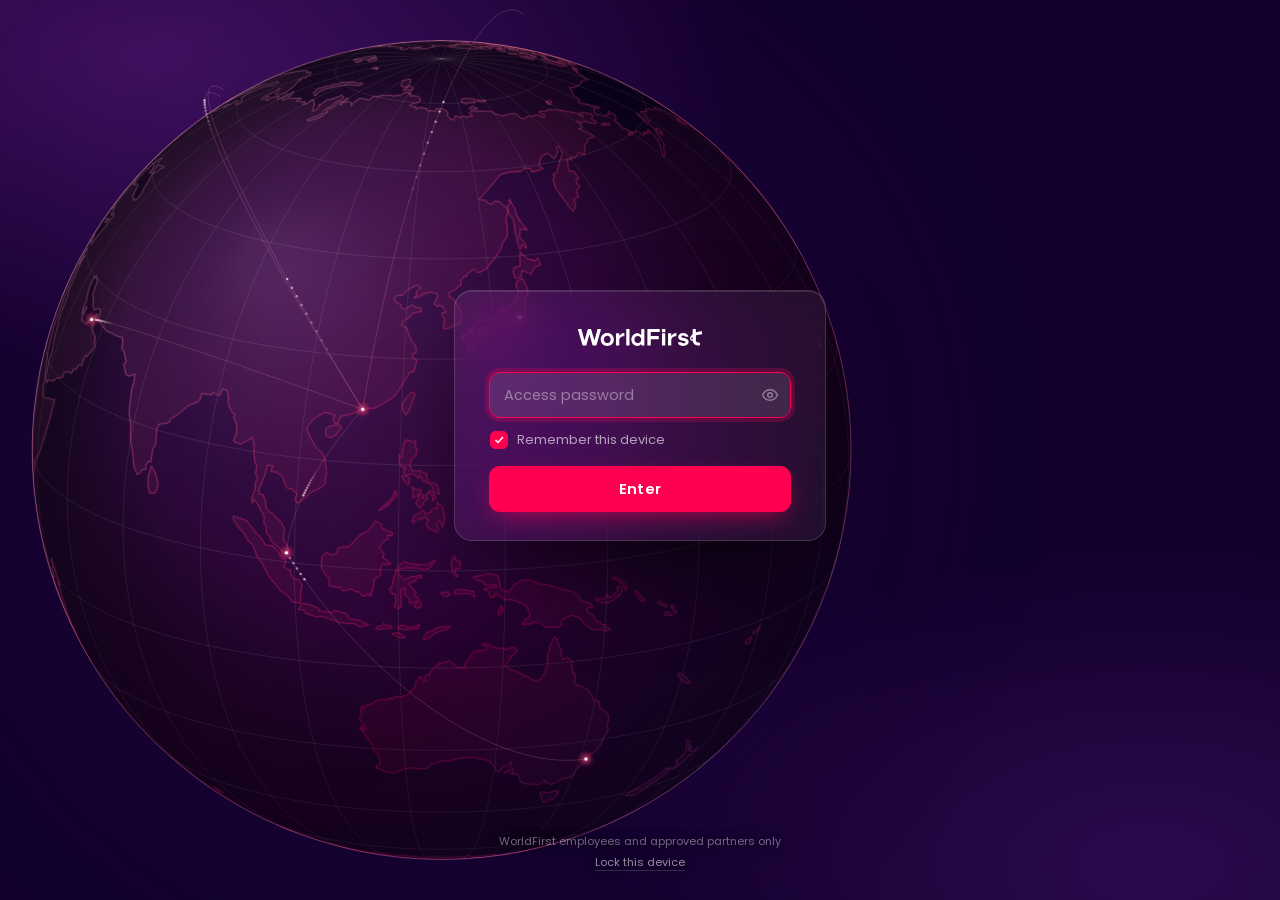
